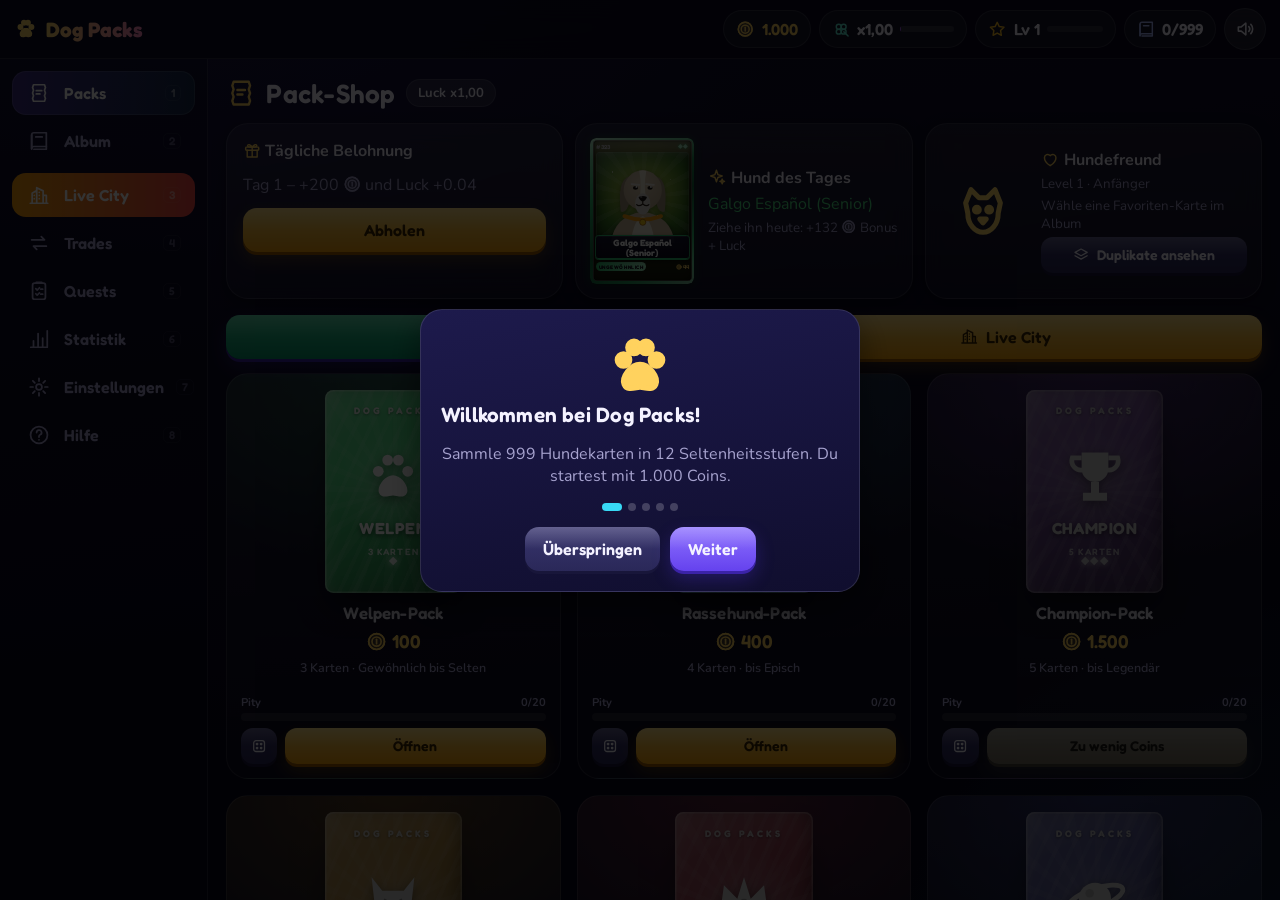
==== dog.html @ 425d86a5 "City Go: smoother movement (velocity-smoothed GPS follower, eased camera, adaptive resolution), more" ====
<!DOCTYPE html>
<html lang="de">
<head>
<meta charset="utf-8">
<meta name="viewport" content="width=device-width,initial-scale=1,maximum-scale=1,user-scalable=no,viewport-fit=cover">
<meta name="theme-color" content="#0b0a1f">
<meta name="mobile-web-app-capable" content="yes">
<meta name="apple-mobile-web-app-capable" content="yes">
<title>Dog Packs</title>
<link rel="preconnect" href="https://fonts.googleapis.com">
<link rel="stylesheet" href="https://fonts.googleapis.com/css2?family=Fredoka:wght@500;600;700&family=Nunito:wght@500;600;700;800&display=swap">
<style>
/* =====================================================================
   DESIGN-SYSTEM  ·  Nachtblau mit Goldfolie & Rarity-Neon
   ===================================================================== */
:root{
  color-scheme:dark;
  --bg0:#07061a;--bg1:#110f2e;--bg2:#1b1746;--panel:rgba(255,255,255,.055);--panel2:rgba(255,255,255,.1);--panel-solid:#17153a;
  --line:rgba(255,255,255,.12);--line2:rgba(255,255,255,.2);--txt:#f4f2ff;--dim:#a7a3cf;--acc:#7c5cff;--acc2:#38d9f5;--ok:#34d399;--bad:#fb7185;--warn:#fbbf24;
  --gold:#ffd25e;--gold2:#f59e0b;--r-s:10px;--r-m:14px;--r-l:22px;--sh:0 12px 34px rgba(0,0,0,.45);--sh-s:0 4px 14px rgba(0,0,0,.35);
  --font-d:'Fredoka',system-ui,-apple-system,'Segoe UI',Roboto,sans-serif;--font:'Nunito',system-ui,-apple-system,'Segoe UI',Roboto,Helvetica,Arial,sans-serif;
  --sai-t:env(safe-area-inset-top,0px);--sai-b:env(safe-area-inset-bottom,0px);--sai-l:env(safe-area-inset-left,0px);--sai-r:env(safe-area-inset-right,0px);
  --nav-h:62px;--ease-spring:cubic-bezier(.2,1.3,.4,1);--ease-out:cubic-bezier(.2,.9,.3,1);
}
html{font-size:16px}
body{font-size:1rem}
*{box-sizing:border-box;-webkit-tap-highlight-color:transparent}
html,body{margin:0;height:100%;background:var(--bg0);color:var(--txt);font-family:var(--font);overscroll-behavior:none;overflow:hidden;-webkit-user-select:none;user-select:none;touch-action:manipulation;-webkit-font-smoothing:antialiased}
body{background:radial-gradient(1100px 700px at 15% -10%,#2a1d6e66,transparent 60%),radial-gradient(900px 700px at 110% 110%,#0e5a7a44,transparent 60%),linear-gradient(170deg,var(--bg1),var(--bg0) 70%)}
button{font:inherit;color:inherit;cursor:pointer;border:0;background:none;padding:0}
input,select{font:inherit;color:inherit}
:focus-visible{outline:3px solid var(--acc2);outline-offset:2px;border-radius:8px}
h1,h2,h3,h4{margin:0;font-family:var(--font-d);font-weight:600;letter-spacing:.01em;text-wrap:balance}
.hidden{display:none!important}
.dim{color:var(--dim)}
.row{display:flex;gap:12px;align-items:center}
.col{display:flex;flex-direction:column;gap:12px}
.wrap{flex-wrap:wrap}.grid{display:grid;gap:16px}.grow{flex:1;min-width:0}.center{text-align:center}
.mono,.price{font-variant-numeric:tabular-nums}
svg.i{width:1.15em;height:1.15em;vertical-align:-.2em;flex:none}
.price svg.i,.val svg.i{color:var(--gold)}

/* ---------- Buttons ---------- */
.btn{display:inline-flex;align-items:center;justify-content:center;gap:8px;min-height:44px;padding:10px 18px;border-radius:var(--r-m);background:linear-gradient(180deg,#8f73ff,#6542ee);box-shadow:0 3px 0 #3b23a8,0 8px 18px rgba(80,50,220,.3);font-family:var(--font-d);font-weight:600;font-size:1rem;transition:transform .12s var(--ease-out),filter .15s,box-shadow .12s;white-space:nowrap;position:relative;overflow:hidden}
.btn::after{content:"";position:absolute;inset:0;background:linear-gradient(180deg,rgba(255,255,255,.22),transparent 50%);pointer-events:none}
.btn:hover{filter:brightness(1.1)}
.btn:active{transform:translateY(2px) scale(.98);box-shadow:0 1px 0 #3b23a8,0 3px 8px rgba(80,50,220,.3)}
.btn.sec{background:linear-gradient(180deg,#38356f,#2a2858);box-shadow:0 3px 0 #18163a}
.btn.gold{background:linear-gradient(180deg,#ffd86b,#f5a10b);color:#3a2300;box-shadow:0 3px 0 #a15c00,0 8px 18px rgba(245,158,11,.25)}
.btn.good{background:linear-gradient(180deg,#3ee0a4,#0c9c6e);box-shadow:0 3px 0 #04684a}
.btn.danger{background:linear-gradient(180deg,#ff8197,#e11d48);box-shadow:0 3px 0 #8f1233}
.btn.sm{min-height:36px;padding:6px 12px;font-size:.88rem;border-radius:12px}
.btn.icon-only{padding:6px 10px}
.btn[disabled],.btn.off{filter:grayscale(.85) brightness(.65);pointer-events:none}
.icon-btn{width:42px;height:42px;border-radius:50%;display:inline-flex;align-items:center;justify-content:center;background:var(--panel2);border:1px solid var(--line);transition:background .15s,transform .12s;flex:none}
.icon-btn:hover{background:rgba(255,255,255,.18)}.icon-btn:active{transform:scale(.92)}
.icon-btn svg.i{width:20px;height:20px}
body[data-mode=mobile] .btn{min-height:48px}
body[data-mode=mobile] .btn.sm{min-height:42px}
body[data-mode=mobile] .icon-btn{width:46px;height:46px}

/* ---------- Flächen ---------- */
.glass{background:linear-gradient(180deg,rgba(255,255,255,.07),rgba(255,255,255,.035));border:1px solid var(--line);border-radius:var(--r-l);box-shadow:var(--sh-s)}
body[data-mode=desktop] .glass{backdrop-filter:blur(10px);-webkit-backdrop-filter:blur(10px)}
.pad{padding:16px}
.chip{display:inline-flex;align-items:center;gap:6px;padding:4px 11px;border-radius:99px;background:var(--panel2);border:1px solid var(--line);font-size:.82rem;font-weight:700}
.bar{height:8px;border-radius:99px;background:rgba(255,255,255,.1);overflow:hidden;position:relative}
.bar>i{display:block;height:100%;width:0;border-radius:99px;background:linear-gradient(90deg,var(--acc),var(--acc2));transition:width .6s var(--ease-out)}
.bar.gold>i{background:linear-gradient(90deg,#f59e0b,#ffe27a)}
.bar.green>i{background:linear-gradient(90deg,#059669,#6ee7b7)}
kbd{display:inline-block;padding:1px 7px;border:1px solid var(--line);border-bottom-width:2px;border-radius:6px;font-size:.82em;background:var(--panel)}

/* =====================================================================
   APP-LAYOUT
   ===================================================================== */
#app{position:fixed;inset:0;display:grid;grid-template-columns:13rem 1fr;grid-template-rows:auto 1fr;padding:var(--sai-t) var(--sai-r) var(--sai-b) var(--sai-l)}
#hud{grid-column:1/-1;display:flex;gap:8px;align-items:center;padding:8px 14px;background:rgba(7,6,26,.75);border-bottom:1px solid var(--line);z-index:20}
body[data-mode=desktop] #hud{backdrop-filter:blur(12px)}
#hud .logo{font-family:var(--font-d);font-weight:700;font-size:1.3rem;display:flex;align-items:center;gap:8px;margin-right:auto;white-space:nowrap;color:#ffd86b}
#hud .logo span{background:linear-gradient(90deg,#ffd86b,#ff8ac0);-webkit-background-clip:text;background-clip:text;color:transparent}
.hud-item{display:flex;align-items:center;gap:7px;padding:5px 12px;border-radius:99px;background:var(--panel);border:1px solid var(--line);min-height:38px;white-space:nowrap;font-family:var(--font-d);font-weight:600}
.hud-item b{font-variant-numeric:tabular-nums;font-weight:600;display:flex;align-items:center;gap:3px}
#hudCoins svg{color:var(--gold)}#hudCoins b{color:var(--gold)}
#hudLuck svg{color:#5eead4}#hudXp svg{color:#fbbf24}#hudAlb svg{color:#a5b4fc}#hudEmerg{color:var(--warn);cursor:pointer}
#hudLuck .lk{position:relative;width:54px;height:6px;border-radius:99px;background:rgba(255,255,255,.12);overflow:hidden}
#hudLuck .lk i{position:absolute;inset:0 auto 0 0;background:linear-gradient(90deg,#22d3ee,#a855f7,#ffd24a);width:0;transition:width .6s}
#hudLuck.pulse{animation:pulse .8s}
@keyframes pulse{40%{transform:scale(1.12);box-shadow:0 0 22px #a855f7}}
#hudXp .xb{width:56px;height:6px}
#nav{display:flex;flex-direction:column;gap:4px;padding:12px;overflow:auto;border-right:1px solid var(--line);background:rgba(7,6,26,.35)}
#nav button{display:flex;align-items:center;gap:12px;padding:11px 14px;border-radius:var(--r-m);text-align:left;color:var(--dim);transition:background .15s,color .15s;position:relative;font-family:var(--font-d);font-weight:600}
#nav button:hover{background:var(--panel2);color:var(--txt)}
#nav button.active{background:linear-gradient(90deg,rgba(124,92,255,.42),rgba(56,217,245,.14));color:#fff;box-shadow:inset 0 0 0 1px var(--line)}
#nav button .ico{width:1.6rem;display:flex;justify-content:center;flex:none}
#nav button .ico svg{width:22px;height:22px}
#nav button .kbd{margin-left:auto;font-size:.7rem;opacity:.45;border:1px solid var(--line);border-radius:5px;padding:0 5px}
#nav button.city{background:linear-gradient(90deg,#f59e0b,#ef4444);color:#fff;margin-top:6px}
#nav .badge{position:absolute;right:10px;top:7px;min-width:18px;height:18px;border-radius:9px;background:var(--bad);color:#fff;font-size:.68rem;font-weight:800;display:flex;align-items:center;justify-content:center;padding:0 4px}
#view{overflow:auto;padding:18px;position:relative;-webkit-overflow-scrolling:touch;overscroll-behavior:contain}
#view:focus,#view:focus-visible{outline:none}
#view>section{max-width:80rem;margin:0 auto;animation:viewIn .38s var(--ease-out)}
@keyframes viewIn{from{opacity:0;transform:translateY(12px)}}
.view-title{display:flex;align-items:center;gap:10px;margin-bottom:14px;flex-wrap:wrap}
.view-title h2{font-size:1.65rem;display:flex;align-items:center;gap:10px}
.view-title h2 svg{color:var(--gold)}

/* ---------- Mobile-Layout ---------- */
body[data-mode=mobile] #app{grid-template-columns:1fr;grid-template-rows:auto 1fr auto}
body[data-mode=mobile] #hud{padding:6px 10px;gap:5px;flex-wrap:nowrap;overflow:hidden}
body[data-mode=mobile] #hud .logo{display:none}
body[data-mode=mobile] .hud-item{padding:3px 8px;gap:4px;font-size:.8rem;min-height:32px;flex:0 1 auto}
body[data-mode=mobile] .hud-item svg.i{width:15px;height:15px}
body[data-mode=mobile] #hudXp .xb,body[data-mode=mobile] #hudLuck .lk{display:none}
body[data-mode=mobile] #hud .icon-btn{width:34px;height:34px;margin-left:auto}
body[data-mode=mobile] #hudEmerg{position:absolute;top:calc(48px + var(--sai-t));right:8px;z-index:30;background:rgba(40,28,0,.94)}
body[data-mode=mobile] #nav{flex-direction:row;justify-content:space-around;border-right:0;border-top:1px solid var(--line);padding:4px 6px;gap:2px;background:rgba(9,8,28,.97);order:3;overflow:hidden}
body[data-mode=mobile] #nav button{flex-direction:column;gap:3px;padding:6px 2px;font-size:.66rem;flex:1;min-width:0;min-height:var(--nav-h);justify-content:center;align-items:center;text-align:center;border-radius:14px;background:none;box-shadow:none}
body[data-mode=mobile] #nav button .ico{width:auto;transition:transform .25s var(--ease-spring)}
body[data-mode=mobile] #nav button.active{color:#fff}
body[data-mode=mobile] #nav button.active .ico{transform:translateY(-2px) scale(1.12);color:var(--gold)}
body[data-mode=mobile] #nav button.active::before{content:"";position:absolute;top:2px;left:50%;width:22px;height:3px;margin-left:-11px;border-radius:3px;background:var(--gold)}
body[data-mode=mobile] #nav button.city{margin:2px 0;background:linear-gradient(160deg,#f59e0b,#ef4444);color:#fff}
body[data-mode=mobile] #nav button .kbd{display:none}
body[data-mode=mobile] #nav .badge{right:calc(50% - 22px);top:4px}
body[data-mode=mobile] #view{padding:12px}
body[data-mode=mobile] .view-title h2{font-size:1.32rem}
@media (max-height:520px){
  body[data-mode=mobile] #app{grid-template-columns:calc(74px + var(--sai-l)) 1fr;grid-template-rows:auto 1fr;padding-left:0}
  body[data-mode=mobile] #nav{order:0;flex-direction:column;justify-content:flex-start;border-top:0;border-right:1px solid var(--line);padding:4px 4px 4px calc(4px + var(--sai-l));overflow-y:auto;overflow-x:hidden}
  body[data-mode=mobile] #nav button{flex:none;min-height:52px;width:100%}
  body[data-mode=mobile] #nav button.active::before{display:none}
  body[data-mode=mobile] #view{padding:8px 12px}
  .modal{max-height:100%}
}

/* =====================================================================
   PACK-SHOP & PACK-GRAFIK
   ===================================================================== */
.hero-row{display:grid;grid-template-columns:repeat(auto-fit,minmax(260px,1fr));gap:12px;margin-bottom:16px}
body[data-mode=mobile] .hero-row{display:flex;overflow-x:auto;scroll-snap-type:x mandatory;gap:10px;margin:0 -12px 14px;padding:0 12px 4px;scrollbar-width:none}
body[data-mode=mobile] .hero-row::-webkit-scrollbar{display:none}
body[data-mode=mobile] .hero-row>*{flex:0 0 84%;scroll-snap-align:start}
.dotd{display:flex;gap:14px;align-items:center;padding:14px}
.hero-row .glass b svg{color:var(--gold)}
.big-ic{width:96px;display:flex;justify-content:center;color:#ffd86b}.big-ic svg{width:64px;height:64px}
.pack-grid{display:grid;grid-template-columns:repeat(auto-fill,minmax(15.5rem,1fr));gap:16px}
body[data-mode=mobile] .pack-grid{grid-template-columns:repeat(2,minmax(0,1fr));gap:10px}
.pack-tile{position:relative;display:flex;flex-direction:column;align-items:center;gap:10px;padding:16px 14px 14px;border-radius:var(--r-l);background:radial-gradient(120% 70% at 50% 0%,color-mix(in srgb,var(--pc) 26%,transparent),transparent 70%),linear-gradient(180deg,rgba(255,255,255,.06),rgba(255,255,255,.02));border:1px solid var(--line);overflow:hidden}
.pack-tile.locked-p .pack-art{filter:saturate(.55) brightness(.8)}
.pack-art{display:block;perspective:800px;transform:rotateX(var(--rx,0deg)) rotateY(var(--ry,0deg));transition:transform .25s var(--ease-out);touch-action:manipulation}
.pack-art .pk{animation:pkFloat 4.5s ease-in-out infinite}
.pack-tile:nth-child(2n) .pack-art .pk{animation-delay:-1.5s}.pack-tile:nth-child(3n) .pack-art .pk{animation-delay:-3s}
@keyframes pkFloat{50%{transform:translateY(-6px) rotate(.6deg)}}
.pack-art:active{transform:scale(.96)}
.pt-info{width:100%;display:flex;flex-direction:column;gap:7px;align-items:center;text-align:center}
.pt-info h3{font-size:1.05rem}
.pt-price{display:flex;gap:8px;align-items:baseline}
.price{font-family:var(--font-d);font-weight:600;color:var(--gold);font-size:1.15rem;display:inline-flex;align-items:center;gap:5px}
.pack-meta{font-size:.78rem;color:var(--dim);min-height:2.3em;font-weight:600}
.pity{width:100%}.pity small{display:flex;justify-content:space-between;color:var(--dim);font-size:.7rem;margin-bottom:3px;font-weight:700}
.pack-tile .btns{display:flex;gap:8px;width:100%}
.sale-tag{position:absolute;top:12px;right:-32px;background:var(--bad);padding:3px 36px;transform:rotate(35deg);font-size:.72rem;font-weight:800;z-index:3}
body[data-mode=mobile] .pack-tile{padding:12px 8px 10px;gap:8px}
body[data-mode=mobile] .pack-meta{display:none}
body[data-mode=mobile] .pt-info h3{font-size:.92rem}
body[data-mode=mobile] .price{font-size:1rem}
/* Die Folienverpackung */
.pk{--pw:8.6rem;position:relative;width:var(--pw);aspect-ratio:5/7.4;font-size:calc(var(--pw)/9)}
.pk.big{--pw:min(250px,60vw,40vh)}
.pk-body{position:absolute;inset:0;border-radius:.55em;overflow:hidden;background:linear-gradient(155deg,var(--pl) 0%,var(--pc) 34%,var(--pd) 100%);box-shadow:0 1.2em 2em -.6em rgba(0,0,0,.7),inset 0 0 0 .1em rgba(255,255,255,.28),inset .5em 0 1.2em -.6em rgba(255,255,255,.35),inset -.6em 0 1.4em -.6em rgba(0,0,0,.5)}
.pk-foil{position:absolute;inset:0;background:repeating-linear-gradient(115deg,rgba(255,255,255,.07) 0 .25em,transparent .25em .9em),radial-gradient(70% 40% at 50% 45%,rgba(255,255,255,.28),transparent 70%)}
.pk-rays{position:absolute;inset:-30%;background:repeating-conic-gradient(from 0deg at 50% 50%,rgba(255,255,255,.08) 0 6deg,transparent 6deg 18deg);opacity:.7}
.pk-crimp{position:absolute;left:0;right:0;height:1.35em;z-index:2;background:linear-gradient(180deg,rgba(255,255,255,.55),rgba(255,255,255,.2)),repeating-linear-gradient(90deg,rgba(0,0,0,.18) 0 .18em,transparent .18em .45em),var(--pc)}
.pk-crimp.t{top:0;border-radius:.55em .55em 0 0;-webkit-mask:conic-gradient(from 135deg at bottom,#0000,#000 1deg 89deg,#0000 90deg) 50% / .6em 100%;mask:conic-gradient(from 135deg at bottom,#0000,#000 1deg 89deg,#0000 90deg) 50% / .6em 100%;transform-origin:100% 100%}
.pk-crimp.b{bottom:0;border-radius:0 0 .55em .55em;-webkit-mask:conic-gradient(from -45deg at top,#0000,#000 1deg 89deg,#0000 90deg) 50% / .6em 100%;mask:conic-gradient(from -45deg at top,#0000,#000 1deg 89deg,#0000 90deg) 50% / .6em 100%}
.pk-brand{position:absolute;top:1.65em;left:0;right:0;text-align:center;font:700 .62em var(--font-d);letter-spacing:.32em;color:rgba(255,255,255,.85);text-shadow:0 .1em .3em rgba(0,0,0,.4)}
.pk-emblem{position:absolute;left:50%;top:30%;width:4.2em;height:4.2em;transform:translate(-50%,-10%);filter:drop-shadow(0 .25em .35em rgba(0,0,0,.45))}
.pk-emblem svg{width:100%;height:100%}
.pk-name{position:absolute;left:.4em;right:.4em;top:64%;text-align:center;font:700 1.05em/1.05 var(--font-d);text-transform:uppercase;letter-spacing:.04em;color:#fff;text-shadow:0 .1em .3em rgba(0,0,0,.55)}
.pk-count{position:absolute;left:0;right:0;top:77%;text-align:center;font:600 .6em var(--font-d);color:rgba(255,255,255,.8);letter-spacing:.12em;text-transform:uppercase}
.pk-gems{position:absolute;left:0;right:0;bottom:1.9em;display:flex;justify-content:center;gap:.22em}
.pk-gems i{width:.42em;height:.42em;transform:rotate(45deg);background:#fff;box-shadow:0 0 .4em #fff;opacity:.9}
.pk-shine{position:absolute;inset:0;background:linear-gradient(105deg,transparent 30%,rgba(255,255,255,.55) 45%,transparent 58%);transform:translateX(-130%);animation:shine 5s infinite;mix-blend-mode:soft-light}
@keyframes shine{38%,100%{transform:translateX(130%)}}
.pk-t7 .pk-body{background:conic-gradient(from 200deg at 60% 40%,#1b1236,#3c2a6e,#0b0820,#1b1236)}
.pk-t7 .pk-rays{background:repeating-conic-gradient(from 0deg,rgba(255,255,255,.12) 0 3deg,transparent 3deg 12deg)}

/* =====================================================================
   KARTE (renderCard)
   ===================================================================== */
.card{--cw:150px;--c1:#8c97a8;--c2:#dfe5ee;--c3:#5f6878;--glow:#8c97a822;position:relative;width:var(--cw);aspect-ratio:5/7;font-size:calc(var(--cw)/16);perspective:1100px;flex:none;cursor:pointer;-webkit-touch-callout:none}
.card.sz-mini{--cw:50px}.card.sz-xs{--cw:96px}.card.sz-sm{--cw:132px}.card.sz-md{--cw:176px}.card.sz-lg{--cw:min(300px,72vw)}.card.sz-xl{--cw:min(330px,76vw,calc(52vh * .714))}
.card .rot{position:absolute;inset:0;transform-style:preserve-3d;transform:rotateX(var(--rx,0deg)) rotateY(var(--ry,0deg));transition:transform .3s var(--ease-out)}
.card.tilting .rot{transition:transform .07s linear}
.card .flip{position:absolute;inset:0;transform-style:preserve-3d;transition:transform .6s var(--ease-spring)}
.card.flipped .flip{transform:rotateY(180deg)}
.card .face{position:absolute;inset:0;border-radius:.95em;backface-visibility:hidden;-webkit-backface-visibility:hidden;overflow:hidden;background:#0c0b22}
.card .front{box-shadow:0 .35em 1.1em rgba(0,0,0,.55),0 0 1.3em var(--glow)}
.card .frame{position:absolute;inset:0;border-radius:.95em;padding:.36em;background:linear-gradient(145deg,var(--c2) 0%,var(--c1) 28%,var(--c3) 55%,var(--c1) 78%,var(--c2) 100%)}
.card .frame::before{content:"";position:absolute;inset:.36em;border-radius:.64em;box-shadow:inset 0 0 0 .08em rgba(255,255,255,.45),inset 0 0 0 .2em rgba(0,0,0,.35),inset 0 0 1.2em rgba(0,0,0,.6);pointer-events:none;z-index:6}
.card .frame::after{content:"";position:absolute;inset:0;border-radius:.95em;pointer-events:none;z-index:7;background:linear-gradient(180deg,rgba(255,255,255,.35),rgba(255,255,255,0) 14%,rgba(255,255,255,0) 86%,rgba(0,0,0,.22));mix-blend-mode:soft-light}
.card.t4 .frame::after,.card.t5 .frame::after,.card.t6 .frame::after,.card.t7 .frame::after,.card.t8 .frame::after,.card.t9 .frame::after,.card.t10 .frame::after,.card.t11 .frame::after,.card.t12 .frame::after{background:repeating-linear-gradient(115deg,rgba(255,255,255,.1) 0 .12em,transparent .12em .6em),linear-gradient(180deg,rgba(255,255,255,.4),rgba(255,255,255,0) 14%,rgba(255,255,255,0) 86%,rgba(0,0,0,.22))}
.card .frame>.inner{position:relative;width:100%;height:100%;border-radius:.64em;overflow:hidden;background:radial-gradient(120% 60% at 50% 0,hsl(var(--h) 45% 26%),transparent 70%),linear-gradient(180deg,hsl(var(--h) 32% 18%),hsl(var(--h) 38% 8%) 70%);display:flex;flex-direction:column}
.card .hd{display:flex;justify-content:space-between;align-items:center;padding:.45em .65em .3em;font:600 .78em var(--font-d);position:relative;z-index:3;color:#e9e6ff}
.card .hd .id{opacity:.75;letter-spacing:.04em}
.card .gems{display:flex;gap:.12em;align-items:center;font-size:1em}
.card .gems svg{width:.82em;height:.82em;fill:var(--c2);filter:drop-shadow(0 0 .2em var(--c1))}
.card .art{position:relative;height:14.1em;margin:0 .45em;border-radius:.6em;overflow:hidden;background:radial-gradient(85% 75% at 50% 42%,hsl(var(--h) 75% 62% / .95),hsl(calc(var(--h) + 35) 55% 30%) 62%,hsl(calc(var(--h) + 50) 50% 14%));box-shadow:inset 0 0 0 .08em rgba(255,255,255,.22),inset 0 0 2.4em rgba(0,0,0,.45),inset 0 -1.5em 2em -1em rgba(0,0,0,.5);flex:none}
.card .art::before{content:"";position:absolute;left:12%;right:12%;bottom:1.2em;height:2.2em;border-radius:50%;background:radial-gradient(closest-side,rgba(0,0,0,.45),transparent);z-index:0}
.card .art::after{content:"";position:absolute;inset:0;z-index:2;pointer-events:none;background:radial-gradient(circle at 18% 22%,rgba(255,255,255,.55) 0 .09em,transparent .12em),radial-gradient(circle at 80% 30%,rgba(255,255,255,.4) 0 .07em,transparent .1em),radial-gradient(circle at 66% 70%,rgba(255,255,255,.3) 0 .06em,transparent .09em),linear-gradient(160deg,rgba(255,255,255,.22),rgba(255,255,255,0) 38%)}
.card .art .burst{position:absolute;inset:-40%;background:repeating-conic-gradient(from 0deg at 50% 50%,rgba(255,255,255,.09) 0 7deg,transparent 7deg 20deg);opacity:.8}
.card .art .dogart{position:absolute;left:0;right:0;bottom:-.1em;width:100%;height:100%;z-index:1;filter:drop-shadow(0 .3em .4em rgba(0,0,0,.35))}
.card .plate{position:relative;z-index:4;margin:-1.05em .7em 0;padding:.32em .45em .3em;border-radius:.5em;text-align:center;background:linear-gradient(180deg,rgba(18,16,44,.94),rgba(10,9,28,.96));border:.08em solid var(--c1);box-shadow:0 .2em .6em rgba(0,0,0,.45),inset 0 .1em 0 rgba(255,255,255,.12),inset 0 -.14em 0 var(--c1)}
.card .nm{font:700 1.02em/1.08 var(--font-d);color:#fff;display:-webkit-box;-webkit-line-clamp:2;-webkit-box-orient:vertical;overflow:hidden;text-wrap:balance}
.card .sub{font-size:.62em;color:#c7c3ea;opacity:.85;white-space:nowrap;overflow:hidden;text-overflow:ellipsis;margin-top:.15em;font-weight:700}
.card .ft{display:flex;justify-content:space-between;align-items:center;gap:.3em;margin:.42em .62em 0;position:relative;z-index:3}
.card .rar{font:700 .62em var(--font-d);letter-spacing:.11em;text-transform:uppercase;padding:.28em .75em;border-radius:99px;background:linear-gradient(90deg,var(--c1),var(--c2));color:#15111f;white-space:nowrap;overflow:hidden;text-overflow:ellipsis}
.card .val{font:600 .72em var(--font-d);display:flex;align-items:center;gap:.25em;color:#ffd86b;white-space:nowrap}
.card .val svg.i{width:1em;height:1em}
.card .bs{display:none;justify-content:space-between;gap:.3em;margin:.4em .62em 0;position:relative;z-index:3}
.card .bs span{flex:1;display:flex;align-items:center;justify-content:center;gap:.25em;font:700 .66em var(--font-d);padding:.22em .2em;border-radius:99px;background:rgba(255,255,255,.09);box-shadow:inset 0 0 0 .08em rgba(255,255,255,.12);color:#e9e6ff}
.card .bs svg{width:1.05em;height:1.05em}
.card .bs span:nth-child(1) svg{color:#fb7185}.card .bs span:nth-child(2) svg{color:#fbbf24}.card .bs span:nth-child(3) svg{color:#67e8f9}
.card.sz-md .bs,.card.sz-lg .bs,.card.sz-xl .bs{display:flex}
.card.sz-md .odds,.card.sz-sm .odds{display:none}
.card .odds{margin-top:auto;padding:.2em .5em .55em;text-align:center;font-size:.52em;color:#b9b5e0;opacity:.75;font-weight:700;position:relative;z-index:3}
.card .ribbon{position:absolute;z-index:8;left:-.25em;top:3.1em;background:linear-gradient(90deg,#ff3d71,#ff8a3d);color:#fff;font:700 .72em var(--font-d);letter-spacing:.08em;padding:.18em .9em .18em .7em;border-radius:0 .5em .5em 0;box-shadow:0 .2em .5em rgba(0,0,0,.5);animation:pop .6s var(--ease-spring)}
.card .cnt{position:absolute;z-index:8;right:.75em;top:14.3em;background:#0b0a1fe0;border:.08em solid var(--c1);border-radius:99px;padding:.1em .55em;font:700 .8em var(--font-d)}
.card .fav{position:absolute;z-index:8;left:.75em;top:14.2em;color:#ff5c8a;filter:drop-shadow(0 0 .3em #000)}
.card .fav svg{width:1.2em;height:1.2em}
.card .edmark{position:absolute;z-index:8;left:.75em;top:2.2em;display:flex;gap:.15em;filter:drop-shadow(0 0 .25em #000)}
.card .edmark svg{width:1.05em;height:1.05em}
.card .edmark .ed-shiny{color:#7df9ff}.card .edmark .ed-gold{color:#ffd24a}.card .edmark .ed-diamond{color:#b9f2ff}.card .edmark .ed-prisma{color:#ff7ad9}
@keyframes pop{0%{transform:scale(.3)}70%{transform:scale(1.15)}}
.card.sz-mini .ribbon,.card.sz-mini .cnt,.card.sz-mini .edmark{display:none}
/* Rückseite: Werte bzw. Pack-Cover */
.card .back{transform:rotateY(180deg)}
.card .back .frame>.inner{padding:.7em .85em;gap:.4em;background:linear-gradient(170deg,#18163c,#0b0a20)}
.card .back h4{font-size:1em;text-align:center}
.card .back .flav{font-size:.74em;font-style:italic;color:#cfcbf2;text-align:center;line-height:1.3}
.card .stat{display:grid;grid-template-columns:5.4em 1fr 1.8em;gap:.4em;align-items:center;font-size:.76em;font-weight:700}
.card .stat .sb{height:.55em;border-radius:99px;background:#fff2;overflow:hidden}
.card .stat .sb i{display:block;height:100%;background:linear-gradient(90deg,var(--c1),var(--c2))}
.card .back .info{font-size:.66em;color:#bfbbe6;display:flex;justify-content:space-between;gap:.5em;margin-top:auto;font-weight:700}
.card .back .info+.info{margin-top:0}
.card .cover{display:none;position:absolute;inset:0;border-radius:.95em;background:radial-gradient(circle at 50% 45%,#3b2f8f,#16123d 60%,#0b0920);box-shadow:inset 0 0 0 .36em #c9a24a,inset 0 0 0 .5em #6b4f1a;flex-direction:column;align-items:center;justify-content:center;gap:.4em;color:#e9c46a}
.card .cover::before{content:"";position:absolute;inset:.9em;border-radius:.5em;border:.08em solid #c9a24a88;background:repeating-linear-gradient(45deg,rgba(201,162,74,.08) 0 .4em,transparent .4em .9em)}
.card .cover svg{width:4.4em;height:4.4em;filter:drop-shadow(0 0 .6em #e9c46a88);position:relative}
.card .cover span{font:700 .82em var(--font-d);letter-spacing:.3em;position:relative}
.card .cover .cv-ring{position:absolute;width:8em;height:8em;border-radius:50%;border:.1em dashed #c9a24a66;animation:spin 18s linear infinite}
@keyframes spin{to{transform:rotate(360deg)}}
.card.down .back .frame{display:none}
.card.down .back .cover{display:flex}
/* gesperrt / Silhouette */
.card.locked .bs{display:none!important}
.card.locked .frame::after{display:none}
.card.locked .frame{background:linear-gradient(145deg,#4a4c70,#2c2e4c)!important;animation:none!important}
.card.locked .face.front{box-shadow:0 .2em .6em rgba(0,0,0,.4)!important;animation:none!important}
.card.locked .art{background:radial-gradient(85% 75% at 50% 42%,#3b3e66,#1f2140)}
.card.locked .dogart{filter:brightness(0) opacity(.42)}
.card.locked .burst{opacity:.25}
.card.locked .rar{background:#3a3d63;color:#9a9dc5}
.card.locked .plate{border-color:#4a4c70}
.card.locked .gems svg{fill:#5d6088;filter:none}
/* Effektebenen – Animation nur bei live/hover (Mobile-Performance) */
.fx{position:absolute;inset:0;pointer-events:none;z-index:5;border-radius:.64em;opacity:0}
.card.t4 .fx-holo,.card.t5 .fx-holo,.card.t6 .fx-holo,.card.t7 .fx-holo,.card.t8 .fx-holo,.card.t9 .fx-holo,.card.t10 .fx-holo,.card.t11 .fx-holo,.card.t12 .fx-holo,.card.trh .fx-holo{opacity:.32;mix-blend-mode:color-dodge;background:linear-gradient(115deg,transparent 20%,#ff4d9d77 32%,#ffe14d77 42%,#4dff9d77 52%,#4dc3ff77 62%,#b14dff77 72%,transparent 85%);background-size:260% 260%;background-position:var(--mx,40%) var(--my,40%)}
.card.live .fx-holo,.card.hov:hover .fx-holo{animation:holo 6s linear infinite}
@keyframes holo{50%{background-position:100% 100%}}
.card .fx-glare{mix-blend-mode:soft-light;background:radial-gradient(circle at var(--mx,50%) var(--my,30%),#fff 0,#fff0 55%)}
.card.tilting .fx-glare,.card.hov:hover .fx-glare{opacity:.7}
.card.t6 .fx-spark,.card.t7 .fx-spark,.card.t8 .fx-spark,.card.t9 .fx-spark,.card.t10 .fx-spark,.card.t11 .fx-spark,.card.t12 .fx-spark{opacity:.85;mix-blend-mode:screen;background:radial-gradient(circle at 20% 30%,#fff 0 1px,transparent 2px),radial-gradient(circle at 72% 18%,#fff 0 1.5px,transparent 2.5px),radial-gradient(circle at 40% 68%,#fff 0 1px,transparent 2px),radial-gradient(circle at 86% 62%,#fff 0 1.5px,transparent 2.5px),radial-gradient(circle at 12% 84%,#fff 0 1px,transparent 2px)}
.card.live .fx-spark{animation:twinkle 1.8s infinite alternate}
@keyframes twinkle{0%{opacity:.25}100%{opacity:1}}
.card.t8 .fx-gal,.card.t9 .fx-gal,.card.t10 .fx-gal,.card.t11 .fx-gal,.card.t12 .fx-gal{opacity:.5;mix-blend-mode:screen;background:radial-gradient(ellipse at 30% 20%,#7c3aed99,transparent 55%),radial-gradient(ellipse at 75% 70%,#06b6d499,transparent 55%)}
.card.t10 .frame,.card.t11 .frame,.card.t12 .frame{background:conic-gradient(from var(--ang,0deg),#ff3d71,#ffd24a,#4ade80,#22d3ee,#6366f1,#e879f9,#ff3d71)}
.card.live.t10 .frame,.card.live.t11 .frame,.card.live.t12 .frame,.card.hov.t10:hover .frame,.card.hov.t11:hover .frame,.card.hov.t12:hover .frame{animation:spinang 5s linear infinite}
@property --ang{syntax:'<angle>';inherits:false;initial-value:0deg}
@keyframes spinang{to{--ang:360deg}}
.card.live.t5 .face.front,.card.live.t6 .face.front,.card.live.t7 .face.front,.card.live.t8 .face.front,.card.live.t9 .face.front,.card.live.t10 .face.front,.card.live.t11 .face.front,.card.live.t12 .face.front{animation:glowp 1.8s infinite alternate}
@keyframes glowp{from{box-shadow:0 .35em 1.1em rgba(0,0,0,.55),0 0 .8em var(--glow)}to{box-shadow:0 .35em 1.1em rgba(0,0,0,.55),0 0 2.6em var(--c1)}}
.card.t12 .frame>.inner{background:radial-gradient(circle at 50% 40%,#22053a,#000 80%)}
.card.t11 .frame>.inner{background:linear-gradient(180deg,#3a1206,#120300 70%)}
.card.t10 .frame>.inner{background:linear-gradient(180deg,#2a0b44,#0b0218 70%)}
.card.hov{transition:transform .2s var(--ease-out)}
body[data-mode=desktop] .card.hov:hover{transform:translateY(-4px)}
.card.reduce *,body.reduce-fx .card *{animation:none!important}
/* Seltenheitsfarben (c1 = Grundton, c2 = Licht, c3 = Schatten) */
.t1{--c1:#9aa4b4;--c2:#eef1f6;--c3:#5e6676;--glow:#8c97a833}
.t2{--c1:#2fbf71;--c2:#a7f3c8;--c3:#14653b;--glow:#2fbf7155}
.t3{--c1:#2f9fe8;--c2:#a6dcff;--c3:#14507a;--glow:#2f9fe877}
.t4{--c1:#9b4dff;--c2:#dcb6ff;--c3:#4a1d8f;--glow:#9b4dff88}
.t5{--c1:#f5b301;--c2:#fff0a6;--c3:#8a5a00;--glow:#f5b301aa}
.t6{--c1:#ef2d4f;--c2:#ffb3a8;--c3:#7a0f24;--glow:#ef2d4faa}
.t7{--c1:#f6d77a;--c2:#ffffff;--c3:#a3812a;--glow:#ffe9a0cc}
.t8{--c1:#5b5bff;--c2:#7ff0ff;--c3:#26246e;--glow:#5b5bffcc}
.t9{--c1:#7dd3fc;--c2:#ffffff;--c3:#2f7aa1;--glow:#7dd3fccc}
.t10{--c1:#e879f9;--c2:#fff;--c3:#7a2a8a;--glow:#e879f9dd}
.t11{--c1:#ff6a00;--c2:#ffd000;--c3:#7a2300;--glow:#ff6a00dd}
.t12{--c1:#ffffff;--c2:#c7c7ff;--c3:#55558a;--glow:#ffffffee}
.tc1{color:#b3bccb}.tc2{color:#4ade80}.tc3{color:#38bdf8}.tc4{color:#c084fc}.tc5{color:#fbbf24}.tc6{color:#fb3b5f}.tc7{color:#fff1b8}.tc8{color:#8b98ff}.tc9{color:#9be3ff}.tc10{color:#f08cff}.tc11{color:#ff8a2a}.tc12{color:#fff}
/* Special Editions */
.card .edbadge{position:absolute;z-index:3;left:50%;top:.4em;transform:translateX(-50%);display:flex;align-items:center;gap:.25em;font:700 .66em var(--font-d);letter-spacing:.1em;text-transform:uppercase;padding:.15em .75em;border-radius:99px;background:#0b0a1fd0;color:#fff;border:.08em solid var(--ec,#fff);white-space:nowrap;box-shadow:0 0 .8em var(--ec)}
.card .edbadge svg{width:1.1em;height:1.1em;color:var(--ec)}
.card .fx-ed{display:none}
.card.ed .fx-ed{display:block;opacity:.75;mix-blend-mode:screen}
.card.ed-shiny{--ec:#7df9ff;--glow:#7df9ffcc}
.card.ed-shiny .fx-ed{background:linear-gradient(115deg,transparent 35%,rgba(255,255,255,.7) 48%,transparent 60%),radial-gradient(circle at 25% 30%,#fff 0 1.5px,transparent 3px),radial-gradient(circle at 75% 25%,#bff 0 2px,transparent 3.5px),radial-gradient(circle at 60% 70%,#fff 0 1.5px,transparent 3px);background-size:250% 100%,100% 100%,100% 100%,100% 100%;background-position:120% 0,0 0,0 0,0 0}
.card.ed-shiny .frame{box-shadow:inset 0 0 1.2em #7df9ff}
.card.live.ed-shiny .fx-ed,.card.hov.ed-shiny:hover .fx-ed{animation:edSweep 2.6s linear infinite}
@keyframes edSweep{from{background-position:150% 0,0 0,0 0,0 0}to{background-position:-100% 0,0 0,0 0,0 0}}
.card.ed-gold{--ec:#ffd24a;--glow:#ffd24aee}
.card.ed-gold .frame{background:linear-gradient(135deg,#fff3b0,#ffb000 30%,#fff3b0 50%,#b87400 75%,#ffe27a);background-size:200% 200%}
.card.live.ed-gold .frame{animation:goldF 3s linear infinite}
@keyframes goldF{to{background-position:200% 200%}}
.card.ed-gold .art{filter:sepia(.5) saturate(1.6) brightness(1.08)}
.card.ed-gold .fx-ed{mix-blend-mode:color-dodge;background:linear-gradient(120deg,transparent 30%,rgba(255,230,120,.75) 50%,transparent 70%);background-size:250% 100%;background-position:120% 0}
.card.live.ed-gold .fx-ed{animation:edSweep2 2.2s linear infinite}
@keyframes edSweep2{from{background-position:150% 0}to{background-position:-100% 0}}
.card.ed-diamond{--ec:#b9f2ff;--glow:#b9f2ffff}
.card.ed-diamond .frame{background:conic-gradient(from var(--ang,0deg),#fff,#7df9ff,#fff,#bfe9ff,#fff,#4fd0ff,#fff)}
.card.live.ed-diamond .frame{animation:spinang 4s linear infinite}
.card.ed-diamond .art{filter:hue-rotate(150deg) saturate(.75) brightness(1.2)}
.card.ed-diamond .fx-ed{background:conic-gradient(from 20deg at 50% 50%,rgba(255,255,255,.5),transparent 12%,rgba(125,249,255,.45) 25%,transparent 40%,rgba(255,255,255,.45) 55%,transparent 70%,rgba(185,242,255,.5) 85%,rgba(255,255,255,.5))}
.card.ed-prisma{--ec:#ff7ad9;--glow:#ff7ad9ff}
.card.ed-prisma .frame{background:conic-gradient(from var(--ang,0deg),#ff3d71,#ffd24a,#4ade80,#22d3ee,#6366f1,#e879f9,#ff3d71)}
.card.live.ed-prisma .frame{animation:spinang 2.5s linear infinite}
.card.ed-prisma .fx-ed{opacity:.5;mix-blend-mode:color;background:linear-gradient(115deg,#ff4d9d,#ffe14d,#4dff9d,#4dc3ff,#b14dff,#ff4d9d);background-size:300% 300%}
.card.live.ed-prisma .fx-ed{animation:holo 3s linear infinite}
.card.ed-gold .edbadge{background:linear-gradient(90deg,#b87400,#ffd24a,#b87400);color:#2b1a00}

/* =====================================================================
   OVERLAYS / MODALE / TOASTS
   ===================================================================== */
#overlays{position:fixed;inset:0;z-index:100;pointer-events:none}
.ov{position:absolute;inset:0;pointer-events:auto;display:flex;align-items:center;justify-content:center;padding:calc(12px + var(--sai-t)) calc(12px + var(--sai-r)) calc(12px + var(--sai-b)) calc(12px + var(--sai-l));background:rgba(5,4,18,.72);animation:fade .2s}
body[data-mode=desktop] .ov{backdrop-filter:blur(6px)}
@keyframes fade{from{opacity:0}}
.modal{position:relative;width:min(560px,100%);max-height:100%;overflow:auto;padding:20px;background:linear-gradient(170deg,#1d1a4c,#100e2e);border:1px solid var(--line);border-radius:var(--r-l);box-shadow:var(--sh);animation:modalIn .3s var(--ease-spring)}
.modal.wide{width:min(980px,100%)}
@keyframes modalIn{from{transform:scale(.92) translateY(14px);opacity:0}}
.modal h3{font-size:1.3rem;margin-bottom:10px;padding-right:44px;display:flex;gap:8px;align-items:center}
.modal .x{position:absolute;top:10px;right:10px;z-index:3}
.modal .actions{display:flex;gap:10px;justify-content:flex-end;margin-top:16px;flex-wrap:wrap}
body[data-mode=mobile] .ov{align-items:flex-end;padding:0}
body[data-mode=mobile] .modal{width:100%;max-height:calc(100% - 24px - var(--sai-t));border-radius:24px 24px 0 0;padding:22px 16px calc(16px + var(--sai-b));animation:sheetIn .34s var(--ease-out)}
body[data-mode=mobile] .modal .actions .btn{flex:1}
@keyframes sheetIn{from{transform:translateY(100%)}}
#toasts{position:fixed;left:50%;top:calc(64px + var(--sai-t));transform:translateX(-50%);z-index:300;display:flex;flex-direction:column;gap:8px;align-items:center;pointer-events:none;width:min(92vw,460px)}
.toast{display:flex;align-items:center;gap:8px;padding:10px 16px;border-radius:14px;background:rgba(22,20,58,.96);border:1px solid var(--line);box-shadow:var(--sh);animation:toastIn .4s var(--ease-spring),toastOut .4s 3.2s forwards;font-size:.92rem;font-weight:700;text-align:left}
.toast.good{border-color:var(--ok)}.toast.bad{border-color:var(--bad)}.toast.gold{border-color:var(--gold);box-shadow:0 0 24px #ffd24a44}.toast.gold svg.i{color:var(--gold)}
@keyframes toastIn{from{transform:translateY(-20px) scale(.92);opacity:0}}
@keyframes toastOut{to{opacity:0;transform:translateY(-10px)}}
#loading{position:fixed;inset:0;z-index:500;background:radial-gradient(circle at 50% 40%,#2a1d6e,#07061a 70%);display:flex;flex-direction:column;align-items:center;justify-content:center;gap:18px;transition:opacity .6s}
#loading .big{width:96px;height:96px;color:#ffd86b;animation:bob 1.2s infinite alternate ease-in-out}
#loading .big svg{width:100%;height:100%}
@keyframes bob{to{transform:translateY(-12px) rotate(6deg)}}
#loading .ttl{font-family:var(--font-d);font-size:2.2rem;font-weight:700;background:linear-gradient(90deg,#ffd86b,#ff8ac0);-webkit-background-clip:text;background-clip:text;color:transparent}
#loading .tip{color:var(--dim);max-width:80vw;text-align:center;min-height:2.6em;font-weight:600}
#loading .bar{width:min(300px,70vw)}
.odds-table{width:100%;border-collapse:collapse;font-size:.9rem}
.odds-table td,.odds-table th{padding:6px 8px;border-bottom:1px solid var(--line);text-align:left}
.odds-table td.r,.odds-table th.r{text-align:right;font-variant-numeric:tabular-nums}
.dot{display:inline-block;width:10px;height:10px;border-radius:50%;margin-right:6px}

/* =====================================================================
   PACK-OPENING
   ===================================================================== */
#packOv{position:absolute;inset:0;pointer-events:auto;overflow:hidden;touch-action:none;background:#07061a}
#packOv .po-bg{position:absolute;inset:0;background:radial-gradient(60% 50% at 50% 42%,color-mix(in srgb,var(--pc) 32%,#1b1446),#07061a 75%)}
#packOv .po-bg::after{content:"";position:absolute;inset:-30%;background:repeating-conic-gradient(from 0deg at 50% 45%,rgba(255,255,255,.035) 0 6deg,transparent 6deg 16deg);animation:spin 60s linear infinite}
#fxCanvas{position:absolute;inset:0;width:100%;height:100%;z-index:40;pointer-events:none}
#packStage{position:absolute;inset:0;display:flex;flex-direction:column;align-items:center;justify-content:center;gap:14px;z-index:10;padding:calc(56px + var(--sai-t)) 12px calc(96px + var(--sai-b))}
.po-pack{position:relative;transform:translateX(var(--jx,0)) rotate(var(--jr,0deg));touch-action:none;cursor:grab;transition:filter .2s}
.po-pack.held{cursor:grabbing;filter:brightness(1.08)}
.po-pack .pk{animation:pkIn .7s var(--ease-spring),pkFloat 4s .7s ease-in-out infinite}
@keyframes pkIn{from{transform:translateY(40vh) scale(.6) rotate(-8deg);opacity:0}}
.po-pack .pk-lay.strip{position:absolute;left:0;top:0;width:100%;height:100%;pointer-events:none;transition:transform .05s linear;filter:drop-shadow(0 4px 6px rgba(0,0,0,.45))}
.po-pack .pk-lay.strip .pk{animation:pkIn .7s var(--ease-spring),pkFloat 4s .7s ease-in-out infinite}
.po-pack .pk-inside{position:absolute;inset:0;pointer-events:none;background:radial-gradient(70% 140% at 50% 120%,var(--tease),#150f33 60%,#090620);border-radius:14px}
.po-pack .pk-inside::after{content:"";position:absolute;inset:0;background:linear-gradient(#fff,#fff) 10% 82%/80% 2px no-repeat,linear-gradient(#e7e7ff,#e7e7ff) 14% 92%/72% 2px no-repeat,linear-gradient(#fff5,#fff0) 0 0/100% 100%}
.po-pack .rip-edge{position:absolute;inset:0;pointer-events:none;background:linear-gradient(90deg,#fff,#dfe8ff);filter:drop-shadow(0 0 5px var(--tease))}
.po-pack .tear-light{position:absolute;left:0;right:0;top:4%;height:20%;background:radial-gradient(60% 60% at 50% 60%,var(--tease),transparent 70%);opacity:calc(var(--tear,0) * .9);filter:blur(8px);pointer-events:none;mix-blend-mode:screen}
.po-pack .tear-line{position:absolute;left:0;right:0;top:16%;height:0;border-top:2px dashed rgba(255,255,255,.7);z-index:5;pointer-events:none;clip-path:inset(-4px 0 -4px calc(var(--tear,0) * 100%))}
.po-pack .tear-grip{position:absolute;top:1%;left:8%;width:40px;height:40px;color:#fff;opacity:calc(1 - var(--tear,0) * 4);filter:drop-shadow(0 2px 6px #000);animation:grip 1.8s ease-in-out infinite;pointer-events:none;z-index:6}
.po-pack .tear-grip svg{width:100%;height:100%}
@keyframes grip{0%{transform:translateX(0)}60%{transform:translateX(min(150px,34vw))}100%{transform:translateX(min(150px,34vw));opacity:0}}
.po-pack.torn .pk-lay.strip{transition:transform .7s cubic-bezier(.4,0,.9,.5),opacity .6s;transform:translate(70%,-260%) rotate(80deg)!important;opacity:0}
.po-pack.torn .rip-edge,.po-pack.torn .tear-line{opacity:0;transition:opacity .3s}
.po-pack.drop{transition:transform .75s cubic-bezier(.6,0,.9,.5),opacity .6s .15s;transform:translateY(75vh) scale(.82) rotate(5deg);opacity:0}
.po-stack{position:relative;width:min(330px,74vw,calc(50vh * .714));aspect-ratio:5/7;flex:none}
.po-card{position:absolute!important;inset:0;--cw:min(330px,74vw,calc(50vh * .714))!important;touch-action:none;will-change:transform}
.po-card.top{cursor:grab}
.po-card.grab{cursor:grabbing}
.po-card.grab .front{box-shadow:0 2em 3em -1em rgba(0,0,0,.75),0 0 1.6em var(--glow)}
#cardCap{min-height:3.6em;text-align:center;position:relative;z-index:12;opacity:0;transform:translateY(8px)}
#cardCap.in{animation:capIn .45s var(--ease-spring) forwards}
@keyframes capIn{to{opacity:1;transform:none}}
#cardCap .cap-nm{font:700 1.35rem var(--font-d)}
#cardCap .cap-sub{color:var(--dim);font-weight:700;display:flex;gap:6px;justify-content:center;align-items:center}
#cardCap .cap-ed{font:700 .9rem var(--font-d);letter-spacing:.08em;text-transform:uppercase;display:flex;gap:6px;justify-content:center;align-items:center}
.po-tray{position:absolute;left:0;right:0;bottom:calc(12px + var(--sai-b));display:flex;justify-content:center;gap:6px;z-index:20;padding:0 10px;flex-wrap:wrap}
.po-tray .card{animation:trayIn .45s var(--ease-spring)}
@keyframes trayIn{from{transform:translateY(-70px) scale(1.8) rotate(-12deg);opacity:0}}
.po-hint{position:absolute;left:0;right:0;bottom:calc(84px + var(--sai-b));text-align:center;color:#d8d4ff;font-weight:700;font-size:.95rem;z-index:20;pointer-events:none;display:flex;gap:8px;justify-content:center;align-items:center;padding:0 16px;animation:hint 1.8s ease-in-out infinite alternate}
@keyframes hint{to{opacity:.55}}
.po-top{position:absolute;top:calc(10px + var(--sai-t));left:12px;right:12px;display:flex;justify-content:space-between;align-items:center;z-index:30}
.po-actions{position:absolute;top:calc(60px + var(--sai-t));left:0;right:0;display:flex;justify-content:center;z-index:30}
.po-new{position:absolute;top:calc(64px + var(--sai-t));left:50%;transform:translateX(-50%);z-index:45;font:700 1.35rem var(--font-d);letter-spacing:.06em;color:#ffe27a;text-shadow:0 0 18px #ff7a45;display:flex;gap:8px;align-items:center;white-space:nowrap;animation:newIn 1.7s var(--ease-out) forwards;pointer-events:none}
@keyframes newIn{0%{opacity:0;transform:translateX(-50%) scale(.4)}15%{opacity:1;transform:translateX(-50%) scale(1.12)}25%{transform:translateX(-50%) scale(1)}80%{opacity:1}100%{opacity:0;transform:translateX(-50%) translateY(-14px)}}
.shock{position:absolute;width:60px;height:60px;margin:-30px 0 0 -30px;border-radius:50%;border:3px solid var(--c);box-shadow:0 0 20px var(--c),inset 0 0 20px var(--c);z-index:39;pointer-events:none;animation:shock .85s var(--ease-out) forwards}
@keyframes shock{from{transform:scale(.3);opacity:1}to{transform:scale(calc(9 * var(--s,1)));opacity:0}}
#packOv.cut-on .po-top,#packOv.cut-on .po-actions,#packOv.cut-on .po-hint,#packOv.cut-on .po-tray{opacity:0;pointer-events:none}
#packOv.cut-hide .po-stack,#packOv.cut-hide #cardCap{opacity:0;transition:opacity .4s}
#cutCanvas{position:absolute;inset:0;width:100%;height:100%;z-index:50;pointer-events:none}
#cutLayer{position:absolute;inset:0;z-index:55;pointer-events:none;display:flex;align-items:center;justify-content:center;flex-direction:column}
#cutLayer.on{pointer-events:auto}
#cutTitle{font-family:var(--font-d);font-size:clamp(2rem,9vw,5.5rem);font-weight:700;letter-spacing:.14em;text-align:center;text-transform:uppercase;text-shadow:0 0 30px currentColor,0 6px 20px #000;display:flex;flex-wrap:wrap;justify-content:center;padding:0 10px}
#cutTitle span{display:inline-block;opacity:0;transform:translateY(40px) scale(.4);filter:blur(10px);animation:letter .7s forwards}
@keyframes letter{to{opacity:1;transform:none;filter:none}}
#cutSub{font-size:clamp(1rem,3.4vw,1.8rem);color:#fff;opacity:0;letter-spacing:.3em;margin-top:10px;text-transform:uppercase;text-align:center;padding:0 10px;transition:opacity 1s;font-weight:700}
#cutSub.on{opacity:.9}
#cutSkip{position:absolute;right:calc(16px + var(--sai-r));bottom:calc(16px + var(--sai-b));z-index:70;opacity:0;pointer-events:none;transition:opacity .4s}
#cutSkip.on{opacity:1;pointer-events:auto}
#flash{position:absolute;inset:0;background:#fff;opacity:0;pointer-events:none;z-index:65}
.shake{animation:shk .5s}
@keyframes shk{10%{transform:translate(-8px,4px)}30%{transform:translate(9px,-5px)}50%{transform:translate(-6px,-6px)}70%{transform:translate(6px,6px)}90%{transform:translate(-3px,2px)}}
body.reduce-fx .shake{animation:none}
.vignette{position:absolute;inset:0;pointer-events:none;z-index:49;background:radial-gradient(ellipse at center,transparent 40%,rgba(0,0,0,.85));opacity:0;transition:opacity .8s}
.vignette.on{opacity:1}
/* Zusammenfassung */
#packOv .summary{position:absolute;left:50%;top:50%;transform:translate(-50%,-50%);z-index:70;width:min(980px,94vw);max-height:calc(100% - 40px);overflow:auto;padding:20px;border-radius:24px;background:linear-gradient(170deg,#1d1a4cf2,#100e2ef5);border:1px solid var(--line);box-shadow:var(--sh);animation:sumIn .5s var(--ease-spring)}
@keyframes sumIn{from{opacity:0;transform:translate(-50%,-44%) scale(.94)}}
.sum-hd{display:flex;gap:14px;align-items:center}
.sum-pk .pk{--pw:3.4rem}
.sum-pk .pk-brand,.sum-pk .pk-count,.sum-pk .pk-gems{display:none}
.sum-hd h2{font-size:1.4rem}
.sum-cards{display:flex;flex-wrap:wrap;gap:12px;justify-content:center;margin:16px 0}
.sum-cards .card{animation:cardPop .5s var(--ease-spring) backwards}
@keyframes cardPop{from{transform:translateY(30px) scale(.7);opacity:0}}
.sum-kpis{display:grid;grid-template-columns:repeat(auto-fit,minmax(110px,1fr));gap:8px;margin-bottom:10px}
.sum-kpis .kpi{padding:9px 12px;border-radius:14px;background:var(--panel);border:1px solid var(--line)}
.sum-kpis small{display:block;color:var(--dim);font-size:.72rem;font-weight:700}.sum-kpis b{font-family:var(--font-d);font-weight:600;display:flex;gap:4px;align-items:center;font-size:1.05rem}
.note{display:flex;gap:8px;align-items:center;padding:8px 12px;border-radius:12px;background:var(--panel);border:1px solid var(--c,var(--gold));margin-bottom:8px;font-weight:700;font-size:.9rem}
.note svg.i{color:var(--c,var(--gold))}
.sum-acts{display:flex;gap:10px;justify-content:center;flex-wrap:wrap;margin-top:6px}
body[data-mode=mobile] #packOv .summary{width:100%;left:0;right:0;top:auto;bottom:0;transform:none;border-radius:24px 24px 0 0;max-height:calc(100% - 50px - var(--sai-t));padding:16px 14px calc(16px + var(--sai-b));animation:sheetIn .4s var(--ease-out)}
body[data-mode=mobile] .sum-acts .btn{flex:1 1 40%}
body[data-mode=mobile] .sum-cards{gap:8px}

/* =====================================================================
   ALBUM & DUPLIKATE
   ===================================================================== */
.tabs{display:flex;gap:6px;margin-bottom:12px;flex-wrap:wrap}
.tabs button{display:inline-flex;align-items:center;gap:6px;padding:8px 14px;border-radius:99px;background:var(--panel);border:1px solid var(--line);color:var(--dim);font-weight:600;font-family:var(--font-d);transition:background .2s,color .2s;white-space:nowrap}
.tabs button.active{background:var(--acc);color:#fff;border-color:transparent}
body[data-mode=mobile] .tabs{flex-wrap:nowrap;overflow-x:auto;scrollbar-width:none;margin:0 -12px 12px;padding:0 12px}
body[data-mode=mobile] .tabs::-webkit-scrollbar{display:none}
body[data-mode=mobile] .tabs button{flex:none}
.album-wrap{display:grid;grid-template-columns:19rem 1fr;gap:16px;align-items:start}
body[data-mode=mobile] .album-wrap{grid-template-columns:1fr}
.filters{padding:14px;display:flex;flex-direction:column;gap:10px}
.filters label{font-size:.78rem;color:var(--dim);display:flex;flex-direction:column;gap:4px;font-weight:700}
.filters summary{list-style:none}
.inp{background:rgba(0,0,0,.35);border:1px solid var(--line);border-radius:12px;padding:9px 12px;min-height:44px;width:100%;color:var(--txt)}
select.inp option{background:#151540}
.book{padding:16px;position:relative;min-height:300px;overflow:hidden}
.page{display:grid;gap:14px;justify-items:center;animation:pageIn .4s var(--ease-out)}
.page.flipL{animation:pageL .4s var(--ease-out)}
@keyframes pageIn{from{opacity:0;transform:translateX(28px)}}
@keyframes pageL{from{opacity:0;transform:translateX(-28px)}}
.page.cols3{grid-template-columns:repeat(3,auto);justify-content:center}
.page.cols2{grid-template-columns:repeat(2,auto);justify-content:center}
.page .card.sz-md{--cw:min(176px,28vw)}
body[data-mode=mobile] .page .card.sz-sm{--cw:min(150px,42vw)}
body[data-mode=mobile] .page .card.sz-md{--cw:min(176px,42vw)}
.page-nav{display:flex;align-items:center;justify-content:center;gap:10px;margin-top:14px;flex-wrap:wrap}
.ms-list{display:flex;flex-direction:column;gap:8px}
.ms{display:flex;align-items:center;gap:10px;padding:10px 12px;border-radius:12px;background:var(--panel);border:1px solid var(--line)}
.ms>span svg{width:22px;height:22px}
.ms.done{border-color:var(--ok)}.ms.done>span{color:var(--ok)}.ms.claim{border-color:var(--gold);animation:glowb 1.2s infinite alternate}.ms.claim>span{color:var(--gold)}
@keyframes glowb{to{box-shadow:0 0 18px #ffd24a66}}
.rar-prog{display:grid;grid-template-columns:100px 1fr 60px;gap:8px;align-items:center;font-size:.8rem;font-weight:700}
.dupe-bar{position:sticky;top:-12px;z-index:5;display:flex;flex-direction:column;gap:10px;padding:12px;margin-bottom:12px;background:rgba(23,21,58,.97)!important}
.dupe-bar select{width:auto;min-width:0;flex:1 1 140px}
.dupe-sum{font-weight:700;display:flex;gap:6px;align-items:center;flex-wrap:wrap}
.dupe-grid{display:grid;grid-template-columns:repeat(auto-fill,minmax(150px,1fr));gap:12px}
body[data-mode=mobile] .dupe-grid{grid-template-columns:repeat(3,minmax(0,1fr));gap:8px}
@media (max-width:380px){body[data-mode=mobile] .dupe-grid{grid-template-columns:repeat(2,minmax(0,1fr))}}
.dupe{position:relative;display:flex;flex-direction:column;align-items:center;gap:6px;padding:10px 6px 8px;border-radius:16px;background:var(--panel);border:2px solid transparent;transition:border-color .2s,background .2s,transform .15s}
.dupe.on{border-color:var(--gold);background:rgba(255,210,94,.09)}
body[data-mode=mobile] .dupe .card{--cw:min(96px,26vw)}
.dupe-check{position:absolute;top:4px;right:4px;width:26px;height:26px;border-radius:50%;background:var(--gold);color:#2b1a00;display:flex;align-items:center;justify-content:center;transform:scale(0);transition:transform .25s var(--ease-spring);z-index:9}
.dupe.on .dupe-check{transform:scale(1)}
.dupe-ctl{display:flex;align-items:center;gap:6px}
.dupe-ctl .step{width:36px;height:36px;border-radius:50%;background:var(--panel2);border:1px solid var(--line);display:flex;align-items:center;justify-content:center;transition:transform .1s}
.dupe-ctl .step:active{transform:scale(.88)}
.dupe-n{min-width:46px;text-align:center;font-family:var(--font-d);display:flex;gap:2px;align-items:baseline;justify-content:center}
.dupe-n b{font-size:1.1rem}
.dupe-v{font-size:.72rem;font-weight:700;display:flex;gap:4px;align-items:center}
body[data-mode=mobile] .dupe-ctl{gap:3px}
body[data-mode=mobile] .dupe-ctl .step{width:30px;height:30px}
body[data-mode=mobile] .dupe-n{min-width:34px}
body[data-mode=mobile] .dupe-bar>.row:last-child{flex-direction:column;align-items:stretch}
.empty{grid-column:1/-1;display:flex;flex-direction:column;align-items:center;gap:6px;padding:40px 10px;text-align:center}
.empty-ic svg{width:48px;height:48px;opacity:.5}

/* =====================================================================
   TRADE
   ===================================================================== */
.tradeWin{display:flex;flex-direction:column;gap:12px;width:min(1100px,100%);max-height:100%;overflow:auto;padding:16px;border-radius:var(--r-l);background:linear-gradient(170deg,#1d1a4c,#100e2e);border:1px solid var(--line);position:relative;animation:modalIn .3s var(--ease-spring)}
.tradeWin>*{flex-shrink:0}
.trade-cols{display:grid;grid-template-columns:1fr 1fr;gap:12px;min-height:0}
body[data-mode=mobile] .trade-cols{grid-template-columns:1fr}
body[data-mode=mobile] .ov .tradeWin{border-radius:24px 24px 0 0;max-height:calc(100% - 20px);padding-bottom:calc(16px + var(--sai-b));animation:sheetIn .34s var(--ease-out)}
.tcol{padding:10px;border-radius:16px;background:rgba(0,0,0,.25);border:1px solid var(--line);display:flex;flex-direction:column;gap:8px;min-height:140px;min-width:0}
.tcol>b{display:flex;gap:6px;align-items:center}
.tcol.drop{outline:2px dashed var(--acc2)}
.tslots{display:flex;flex-wrap:wrap;gap:6px;min-height:84px;align-content:flex-start}
.tmini{position:relative}
.tmini .card{--cw:70px}
.tmini .rm{position:absolute;top:-6px;right:-6px;z-index:9;width:24px;height:24px;border-radius:50%;background:var(--bad);display:flex;align-items:center;justify-content:center}
.tmini .rm svg{width:14px;height:14px}
.tinv{display:flex;flex-wrap:wrap;gap:6px;max-height:210px;overflow:auto;padding:4px}
body[data-mode=mobile] .tinv{max-height:none;flex-wrap:nowrap;overflow-x:auto;padding-bottom:8px}
.tinv .card{--cw:66px}
.npc-head{display:flex;gap:12px;align-items:center}
.npc-av{width:54px;height:54px;border-radius:50%;flex:none;overflow:hidden;box-shadow:0 0 0 2px #fff3}
.npc-av svg{width:100%;height:100%;display:block}
.speech{padding:10px 14px;border-radius:14px;background:rgba(255,255,255,.08);border:1px solid var(--line);min-height:3.2em;font-size:.95rem;font-weight:600}
.verdict{display:flex;gap:4px}
.verdict i{flex:1;height:10px;border-radius:99px;background:rgba(255,255,255,.12);transition:background .3s}
.verdict i.on0{background:#ef4444}.verdict i.on1{background:#f59e0b}.verdict i.on2{background:#a3e635}.verdict i.on3{background:#22c55e;box-shadow:0 0 12px #22c55e}
.vlabel{font-weight:800;font-size:.95rem}
.coinbox{display:flex;align-items:center;gap:8px}
.coinbox input{width:110px}
.coinbox>svg{color:var(--gold)}
.handshake{position:absolute;inset:0;display:flex;align-items:center;justify-content:center;pointer-events:none;z-index:20;animation:hs 1.2s forwards;color:var(--gold)}
.handshake svg{width:140px;height:140px;filter:drop-shadow(0 0 20px #ffd25e)}
@keyframes hs{0%{transform:scale(.2) rotate(-30deg);opacity:0}40%{transform:scale(1.15) rotate(6deg);opacity:1}100%{transform:scale(1) translateY(-30px);opacity:0}}
.flycard{position:fixed;z-index:400;pointer-events:none;transition:transform .8s cubic-bezier(.5,0,.3,1),opacity .8s}
.offer-chip{position:relative}
.offer-chip b{position:absolute;right:-4px;top:-4px;min-width:20px;height:20px;border-radius:10px;background:var(--bad);font-size:.72rem;display:flex;align-items:center;justify-content:center;padding:0 4px}

/* =====================================================================
   WEITERE ANSICHTEN
   ===================================================================== */
.kpi-grid{display:grid;grid-template-columns:repeat(auto-fill,minmax(180px,1fr));gap:12px}
.kpi{padding:14px}.kpi small{color:var(--dim);display:block;margin-bottom:4px;font-weight:700}.kpi b{font-size:1.3rem;font-family:var(--font-d);font-weight:600;display:flex;gap:6px;align-items:center}
body[data-mode=mobile] .kpi-grid{grid-template-columns:repeat(2,1fr);gap:8px}
body[data-mode=mobile] .kpi{padding:10px}body[data-mode=mobile] .kpi b{font-size:1.05rem}
.list{display:flex;flex-direction:column;gap:8px}
.li{display:flex;align-items:center;gap:12px;padding:10px 12px;border-radius:14px;background:var(--panel);border:1px solid var(--line)}
.li .ic{width:40px;display:flex;justify-content:center;flex:none}
.li .ic svg.i{width:26px;height:26px}
.li .ic .npc-av{width:40px;height:40px}
.li.done{border-color:var(--ok);background:rgba(52,211,153,.08)}
.setrow{display:flex;justify-content:space-between;align-items:center;gap:12px;padding:10px 0;border-bottom:1px solid var(--line);flex-wrap:wrap}
.setrow:last-child{border:0}
input[type=range]{accent-color:var(--acc);width:180px;min-height:30px}
.switch{position:relative;width:52px;height:30px;border-radius:99px;background:#3a3d75;transition:background .2s;flex:none}
.switch::after{content:"";position:absolute;left:3px;top:3px;width:24px;height:24px;border-radius:50%;background:#fff;transition:transform .25s var(--ease-spring)}
.switch.on{background:var(--ok)}.switch.on::after{transform:translateX(22px)}
textarea.inp{min-height:90px;font-family:monospace;font-size:.8rem;user-select:text}
.help h3{margin-top:16px}.help p,.help li{color:#d5d2f5;line-height:1.55;max-width:70ch}
canvas.chart{width:100%;height:240px;display:block}
.tut{position:absolute;inset:0;pointer-events:auto;background:rgba(0,0,0,.8);display:flex;align-items:center;justify-content:center;padding:16px}
.tut .modal{animation:modalIn .3s var(--ease-spring)!important;border-radius:var(--r-l)!important}
.tut-ic{width:72px;height:72px;margin:0 auto;color:var(--gold)}.tut-ic svg{width:100%;height:100%}
.dots{display:flex;gap:6px;justify-content:center;margin-top:10px}.dots i{width:8px;height:8px;border-radius:4px;background:#fff3;transition:width .3s}.dots i.on{background:var(--acc2);width:20px}

/* =====================================================================
   LIVE CITY
   ===================================================================== */
#cityLayer{position:fixed;inset:0;z-index:60;background:#9ed0ff;touch-action:none}
#cityLayer canvas#glc{position:absolute;inset:0;width:100%;height:100%;display:block}
#cityHud{position:absolute;inset:0;pointer-events:none;padding:var(--sai-t) var(--sai-r) var(--sai-b) var(--sai-l)}
#cityHud>*{pointer-events:auto}
#cityTop{position:absolute;top:calc(10px + var(--sai-t));left:calc(10px + var(--sai-l));display:flex;flex-direction:column;gap:8px;align-items:flex-start}
.cglass{background:rgba(12,10,40,.68);border:1px solid rgba(255,255,255,.18);border-radius:14px;padding:6px 12px;color:#fff;font-weight:700}
body[data-mode=desktop] .cglass{backdrop-filter:blur(8px)}
#cityTop .icon-btn{background:rgba(12,10,40,.68);color:#fff}
#cityInfo{display:flex;gap:12px;align-items:center;flex-wrap:wrap;font-family:var(--font-d);font-weight:600}
#cityInfo span{display:inline-flex;gap:4px;align-items:center}
#cityInfo .c-coin svg{color:var(--gold)}#cityInfo .c-luck svg{color:#5eead4}#cityInfo .c-bone svg{color:#fff3c4}
#minimap{position:absolute;top:calc(10px + var(--sai-t));right:calc(10px + var(--sai-r));width:150px;height:150px;border-radius:50%;border:3px solid rgba(255,255,255,.75);background:#0008;box-shadow:var(--sh)}
body[data-mode=mobile] #minimap{width:104px;height:104px}
#cityPrompt{position:absolute;left:50%;bottom:calc(120px + var(--sai-b));transform:translateX(-50%) translateY(10px);padding:10px 18px;border-radius:99px;background:rgba(12,10,40,.86);border:1px solid var(--acc2);color:#fff;font-weight:800;opacity:0;transition:opacity .2s,transform .25s var(--ease-spring);pointer-events:none;white-space:nowrap;display:flex;gap:8px;align-items:center}
#cityPrompt kbd{background:#fff;color:#111;border-color:#fff}
body[data-mode=desktop] #cityPrompt{bottom:64px}
#cityPrompt.on{opacity:1;pointer-events:auto;transform:translateX(-50%)}
#cityBanner{position:absolute;top:calc(64px + var(--sai-t));left:50%;transform:translateX(-50%);padding:10px 20px;border-radius:14px;background:linear-gradient(90deg,#f59e0b,#ef4444);color:#fff;font-weight:800;opacity:0;transition:opacity .4s,transform .4s;text-align:center;max-width:88vw;pointer-events:none;display:flex;gap:8px;align-items:center}
#cityBanner.on{opacity:1;transform:translateX(-50%) translateY(6px)}
#cityQuests{position:absolute;left:calc(10px + var(--sai-l));top:calc(112px + var(--sai-t));font-size:.8rem;max-width:240px;display:flex;flex-direction:column;gap:4px}
#cityQuests div{display:flex;gap:6px;align-items:flex-start}
#cityQuests b{display:flex;gap:6px;align-items:center}
body[data-mode=mobile] #cityQuests{display:none}
#joy{position:absolute;left:calc(22px + var(--sai-l));bottom:calc(26px + var(--sai-b));width:136px;height:136px;border-radius:50%;background:radial-gradient(circle,rgba(255,255,255,.08),rgba(255,255,255,.2));border:2px solid rgba(255,255,255,.45);display:none;touch-action:none}
#joy i{position:absolute;left:50%;top:50%;width:58px;height:58px;margin:-29px 0 0 -29px;border-radius:50%;background:radial-gradient(circle at 35% 30%,#fff,#d6d3ff);box-shadow:0 4px 14px #0006}
#cityBtns{position:absolute;right:calc(18px + var(--sai-r));bottom:calc(26px + var(--sai-b));display:none;gap:14px;align-items:flex-end}
#cityBtns .cb{width:72px;height:72px;border-radius:50%;background:rgba(12,10,40,.55);border:2px solid rgba(255,255,255,.55);display:flex;align-items:center;justify-content:center;touch-action:none;color:#fff;font:700 1.4rem var(--font-d);transition:transform .1s}
#cityBtns .cb:active{transform:scale(.92)}
#cityBtns .cb svg{width:30px;height:30px}
#cityBtns .cb.big{width:88px;height:88px;background:linear-gradient(160deg,#f59e0bcc,#ef4444cc)}
#cityBtns .cb.on{background:rgba(56,217,245,.6)}
body[data-mode=mobile] #joy{display:block}
body[data-mode=mobile] #cityBtns{display:grid;grid-template-columns:72px 88px;grid-template-rows:72px 88px;gap:12px;align-items:end;justify-items:end}
body[data-mode=mobile] #btnThrow{grid-column:1;grid-row:1}
body[data-mode=mobile] #btnSprint{grid-column:1;grid-row:2}
body[data-mode=mobile] #btnAct{grid-column:2;grid-row:1/3;align-self:end}
#cityKeys{position:absolute;left:50%;bottom:calc(14px + var(--sai-b));transform:translateX(-50%);font-size:.78rem;color:#fff;opacity:.85;text-shadow:0 1px 3px #000;white-space:nowrap;font-weight:700}
body[data-mode=mobile] #cityKeys{display:none}
body[data-mode=mobile] #cityTop{max-width:calc(100vw - 130px)}
body[data-mode=mobile] #cityInfo{font-size:.8rem;padding:5px 9px;gap:8px}
body[data-mode=mobile] #cityPrompt{bottom:calc(224px + var(--sai-b));white-space:normal;text-align:center;max-width:90vw;font-size:.9rem;padding:9px 16px}
#cityNoGl{position:absolute;inset:0;display:none;align-items:center;justify-content:center;flex-direction:column;gap:14px;background:linear-gradient(160deg,#1b1250,#080818);text-align:center;padding:24px;z-index:5}
#cityNoGl .ng-ic{width:64px;height:64px;color:var(--dim)}#cityNoGl .ng-ic svg{width:100%;height:100%}
.clock{font-variant-numeric:tabular-nums}
@media (prefers-reduced-motion:reduce){.card *,.pk *,.pack-art .pk{animation:none!important}}
::-webkit-scrollbar{width:10px;height:10px}::-webkit-scrollbar-thumb{background:#ffffff2e;border-radius:99px}
@media (min-width:2200px){html{font-size:20px}}
@media (min-width:3200px){html{font-size:26px}}

/* =====================================================================
   HUNDE-KAMPF & TEAM
   ===================================================================== */
#battleOv{position:absolute;inset:0;pointer-events:auto;overflow:hidden;z-index:60;display:flex;flex-direction:column;background:#0b0a24;touch-action:manipulation;user-select:none}
#battleOv .bt-sky{position:absolute;inset:0;background:radial-gradient(90% 60% at 50% 0,#6fb7ff 0,#3d7fd6 40%,#1b2a6b 100%)}
#battleOv .bt-sky::after{content:"";position:absolute;inset:0;background:radial-gradient(40% 25% at 20% 18%,#fff9 0,#fff0 70%),radial-gradient(35% 20% at 78% 30%,#fff7 0,#fff0 70%)}
#battleOv .bt-ground{position:absolute;left:-10%;right:-10%;top:34%;bottom:0;background:radial-gradient(70% 45% at 50% 18%,#8fd16a 0,#5fa44b 55%,#3f7a3a 100%);border-radius:50% 50% 0 0/14% 14% 0 0}
#battleOv .bt-top{position:relative;z-index:3;display:flex;justify-content:space-between;align-items:center;padding:calc(10px + var(--sai-t)) 14px 0}
#battleOv .bt-arena{position:relative;z-index:2;flex:1;min-height:0;max-width:760px;width:100%;margin:0 auto}
.bt-foe,.bt-me{position:absolute;display:flex;align-items:center;gap:10px}
.bt-foe{right:3%;top:2%;flex-direction:row}
.bt-me{left:3%;bottom:12px;flex-direction:row}
.bt-dog{position:relative;width:min(38vw,190px);aspect-ratio:1;flex:none;filter:drop-shadow(0 10px 8px rgba(0,0,0,.35))}
.bt-dog::before{content:"";position:absolute;left:8%;right:8%;bottom:-6%;height:14%;border-radius:50%;background:rgba(0,0,0,.28);filter:blur(4px)}
.bt-dog svg{position:relative;width:100%;height:100%}
.bt-dog.enter{animation:btIn .55s var(--ease-spring)}
@keyframes btIn{from{opacity:0;transform:translateY(30px) scale(.6)}}
.bt-box{width:min(52vw,250px);background:linear-gradient(180deg,#1b1650f2,#0e0b30f2);border:2px solid #ffffff30;border-radius:16px;padding:8px 11px 9px;box-shadow:0 8px 20px #0007;font-size:.82rem}
.bt-nm{display:flex;justify-content:space-between;align-items:center;gap:6px;margin-bottom:5px}
.bt-nm b{font-family:var(--font-d);font-size:.92rem;line-height:1.1;overflow:hidden;text-overflow:ellipsis;white-space:nowrap}
.bt-nm .rar{font-size:.62rem;font-weight:800;letter-spacing:.05em;text-transform:uppercase;padding:2px 7px;border-radius:99px;color:#111;background:var(--c);flex:none}
.hp{position:relative;height:16px;border-radius:99px;background:#0008;overflow:hidden;border:1px solid #ffffff22}
.hp i{position:absolute;left:0;top:0;bottom:0;border-radius:99px;background:linear-gradient(180deg,#86efac,#22c55e);transition:width .55s cubic-bezier(.3,1,.4,1)}
.hp.low i{background:linear-gradient(180deg,#fca5a5,#ef4444)}
.hp span{position:absolute;inset:0;display:flex;align-items:center;justify-content:center;font-size:.66rem;font-weight:800;text-shadow:0 1px 2px #000}
.bt-st{display:flex;justify-content:space-between;align-items:center;margin-top:6px}
.bt-st .pips{display:flex;gap:4px}.bt-st .pips i{width:9px;height:9px;border-radius:50%;background:#ffffff40}.bt-st .pips i.cur{background:#fff;box-shadow:0 0 6px #fff}.bt-st .pips i.dead{background:#ef444488}
.bt-st .chg{display:flex;gap:4px}.bt-st .chg u{width:16px;height:7px;border-radius:3px;background:#ffffff26;text-decoration:none}.bt-st .chg u.on{background:linear-gradient(90deg,#ffd24a,#ff8a3d);box-shadow:0 0 8px #ffb300}
.bt-log{position:relative;z-index:3;margin:0 auto 8px;min-height:2.4em;max-width:560px;width:calc(100% - 28px);padding:9px 14px;border-radius:14px;background:#0b0a24d9;border:1px solid #ffffff2a;text-align:center;font-weight:800;font-family:var(--font-d);font-size:1rem}
.bt-log.pop{animation:popIn .3s var(--ease-spring)}
@keyframes popIn{from{transform:scale(.94);opacity:.4}}
.bt-cmd{position:relative;z-index:3;padding:0 12px calc(12px + var(--sai-b));max-width:620px;width:100%;margin:0 auto;display:grid;grid-template-columns:1fr 1fr;gap:9px;transition:opacity .2s}
.bt-cmd.off{opacity:.45;pointer-events:none}
.bt-mv{position:relative;display:grid;grid-template-columns:34px 1fr;grid-template-rows:auto auto;column-gap:9px;align-items:center;text-align:left;padding:10px 12px;min-height:58px;border-radius:16px;border:2px solid #ffffff2c;color:#fff;background:linear-gradient(180deg,#2a2370,#16123f);box-shadow:0 5px 0 #0a0820,0 10px 18px #0006;transition:transform .08s,box-shadow .08s,filter .2s}
.bt-mv:active{transform:translateY(4px);box-shadow:0 1px 0 #0a0820}
.bt-mv .mi{grid-row:1/3;display:flex;align-items:center;justify-content:center;width:34px;height:34px;border-radius:10px;background:#ffffff1c}
.bt-mv .mi svg{width:20px;height:20px}
.bt-mv b{font-family:var(--font-d);font-size:1rem;line-height:1.1}
.bt-mv small{color:#c9c7ee;font-size:.7rem;line-height:1.1}
.bt-mv.mv-bite{background:linear-gradient(180deg,#b3392c,#7a1d1a)}
.bt-mv.mv-scratch{background:linear-gradient(180deg,#2b78c9,#1a4a8a)}
.bt-mv.mv-guard{background:linear-gradient(180deg,#2f9a64,#1b6040)}
.bt-mv.mv-special{background:linear-gradient(180deg,#8b3fd9,#52208f)}
.bt-mv.mv-special.ready{animation:spReady 1s ease-in-out infinite;border-color:#ffd24a}
@keyframes spReady{50%{box-shadow:0 5px 0 #0a0820,0 0 24px #ffb300}}
.bt-mv.locked{filter:grayscale(.7) brightness(.7)}
.bt-mv.mv-sw{background:linear-gradient(180deg,#4b5563,#2b303b);grid-column:1/-1;min-height:46px}
.bt-cmd.res{display:block}
.bt-sw{display:grid;grid-template-columns:repeat(3,1fr);gap:8px}
.bt-swt{grid-column:1/-1;font-family:var(--font-d);font-weight:700;text-align:center;margin-bottom:6px}
.bt-cmd:has(.bt-sw){display:block}
.bt-swb{display:flex;flex-direction:column;align-items:center;gap:2px;padding:8px 4px;border-radius:14px;border:2px solid #ffffff30;background:linear-gradient(180deg,#2a2370,#16123f);color:#fff}
.bt-swb .sw-ic{width:62px;height:62px}.bt-swb .sw-ic svg{width:100%;height:100%}
.bt-swb b{font-size:.78rem;max-width:100%;overflow:hidden;text-overflow:ellipsis;white-space:nowrap}.bt-swb small{font-size:.66rem;color:#c9c7ee}
.bt-swb.dead{opacity:.4}.bt-swb.cur{border-color:#ffd24a}
.bt-num{position:absolute;z-index:8;transform:translate(-50%,0);font:800 1.9rem var(--font-d);color:#fff;text-shadow:0 2px 0 #000,0 0 10px #000;pointer-events:none;animation:btNum 1s ease-out forwards}
.bt-num.crit{color:#ffd24a;font-size:2.5rem}.bt-num.spec{color:#d8b4fe;font-size:2.4rem}.bt-num.heal{color:#86efac}.bt-num.miss{color:#cbd5e1;font-size:1.3rem}
@keyframes btNum{0%{opacity:0;transform:translate(-50%,10px) scale(.6)}15%{opacity:1;transform:translate(-50%,-6px) scale(1.15)}100%{opacity:0;transform:translate(-50%,-70px) scale(1)}}
.bt-res{text-align:center;padding:14px;border-radius:20px;background:linear-gradient(180deg,#1b1650f5,#0e0b30f5);border:2px solid #ffffff30;box-shadow:0 10px 30px #000a;animation:popIn .4s var(--ease-spring)}
.bt-res h2{margin:0 0 8px;font-family:var(--font-d);font-size:1.7rem;display:flex;gap:8px;align-items:center;justify-content:center}
.bt-res.win h2{color:#ffd24a}
.bt-rw{display:flex;gap:18px;justify-content:center;font-family:var(--font-d);font-weight:700;font-size:1.15rem;margin-bottom:6px}
.bt-rec{display:flex;flex-direction:column;align-items:center;gap:8px;margin:8px 0;padding:10px;border-radius:14px;background:#ffffff10}
.bt-pre{display:flex;gap:12px;align-items:center}
.bt-pre-art{width:88px;height:88px;flex:none;border-radius:16px;background:radial-gradient(circle,#ffffff22,#ffffff08);border:1px solid var(--line)}.bt-pre-art svg{width:100%;height:100%}
.bt-diffs{display:grid;grid-template-columns:repeat(3,1fr);gap:8px}
.bt-diff{display:flex;flex-direction:column;gap:3px;align-items:center;text-align:center;padding:12px 6px;border-radius:14px;border:2px solid var(--c);background:color-mix(in srgb,var(--c) 14%,#13103a);color:#fff}
.bt-diff b{font-family:var(--font-d);font-size:1.05rem;color:var(--c)}.bt-diff small{font-size:.7rem;line-height:1.2}
.bt-diff:active{transform:scale(.96)}
.tm-slots{display:grid;grid-template-columns:repeat(3,1fr);gap:10px}
.tm-slot{position:relative;display:flex;flex-direction:column;align-items:center;justify-content:center;gap:4px;min-height:150px;border-radius:16px;border:2px dashed var(--line);background:#ffffff08;color:inherit;padding:8px 4px}
.tm-slot.on{border-style:solid;border-color:var(--gold);background:#ffd24a12}
.tm-slot small{font-size:.66rem;color:var(--dim);text-align:center}
.tm-slot .x{position:absolute;right:6px;top:6px;width:22px;height:22px;border-radius:50%;background:#000a;display:flex;align-items:center;justify-content:center}.tm-slot .x svg{width:12px;height:12px}
.tm-grid{display:grid;grid-template-columns:repeat(auto-fill,minmax(104px,1fr));gap:10px}
.tm-it{display:flex;flex-direction:column;align-items:center;gap:4px;padding:6px 4px;border-radius:14px;border:2px solid transparent}
.tm-it.on{border-color:var(--gold);background:#ffd24a14}
.tm-it small{font-size:.72rem;color:var(--dim);display:flex;gap:4px;align-items:center}
body[data-mode=mobile] #battleOv .bt-dog{width:min(40vw,160px)}
body[data-mode=mobile] .bt-box{width:min(54vw,230px)}
@media (max-height:560px){#battleOv .bt-dog{width:min(24vh,140px)}.bt-mv{min-height:46px;padding:6px 10px}.bt-cmd{grid-template-columns:repeat(4,1fr)}.bt-mv small{display:none}.bt-mv{grid-template-columns:28px 1fr}}

/* =====================================================================
   CITY GO
   ===================================================================== */
.go-only{display:none!important}
#cityLayer.go .go-only{display:flex!important}
#cityBag{position:relative;gap:4px;width:auto;padding:0 12px}#cityBag b{font:700 .85rem var(--font-d)}
#goNear{position:absolute;right:calc(14px + var(--sai-r));top:176px;width:158px;padding:8px 10px;border-radius:14px;background:rgba(12,10,40,.62);border:1px solid #ffffff22;font-size:.74rem;display:none;backdrop-filter:blur(6px);pointer-events:none}
#cityLayer.go #goNear{display:block}
body[data-mode=mobile] #goNear{top:150px;width:136px;font-size:.68rem;padding:6px 8px}
.gn-t{font:700 .78rem var(--font-d);margin-bottom:4px;display:flex;gap:5px;align-items:center}
.gn-r{display:flex;align-items:center;gap:6px;padding:1px 0}.gn-r i{width:9px;height:9px;border-radius:50%;flex:none}.gn-r span{flex:1;overflow:hidden;text-overflow:ellipsis;white-space:nowrap}.gn-r b{font-variant-numeric:tabular-nums}
.gn-lure{margin-top:5px;color:#f9a8d4;font-weight:800;display:flex;gap:4px;align-items:center}
.go-choice{display:grid;grid-template-columns:52px 1fr;column-gap:12px;text-align:left;padding:14px;border-radius:18px;border:2px solid var(--line);background:linear-gradient(180deg,#2a2370,#16123f);color:#fff}
.go-choice.go{border-color:#38bdf8;background:linear-gradient(180deg,#1e5ba8,#13316b)}
.go-choice .gc-ic{grid-row:1/3;width:52px;height:52px;border-radius:14px;background:#ffffff1c;display:flex;align-items:center;justify-content:center}.go-choice .gc-ic svg{width:28px;height:28px}
.go-choice b{font-family:var(--font-d);font-size:1.2rem}.go-choice small{color:#d4d1f5;font-size:.82rem;line-height:1.25}
.go-choice:active{transform:scale(.98)}
.go-pick{display:grid;grid-template-columns:1fr 1fr;gap:10px}
.go-pb{display:flex;flex-direction:column;align-items:center;gap:3px;padding:14px 8px;border-radius:16px;border:2px solid #ffffff30;color:#fff;text-align:center}
.go-pb.catch{background:linear-gradient(180deg,#2f9a64,#1b6040)}.go-pb.fight{background:linear-gradient(180deg,#b3392c,#7a1d1a)}
.go-pb b{font-family:var(--font-d);font-size:1.1rem}.go-pb small{font-size:.72rem;color:#e5e7eb}.go-pb .fi svg{width:32px;height:32px}.go-pb.off{filter:grayscale(.7) brightness(.7)}
.go-pb:active{transform:scale(.97)}
.gi{display:block;filter:drop-shadow(0 2px 3px rgba(0,0,0,.4))}
/* Fang-Begegnung */
#goOv{position:absolute;inset:0;pointer-events:auto;overflow:hidden;z-index:60;background:#0b0a24;touch-action:none;user-select:none;-webkit-user-select:none}
#goOv .go-ground{top:44%}
.go-top{position:absolute;z-index:4;left:0;right:0;top:0;padding:calc(10px + var(--sai-t)) 14px 0;display:flex;justify-content:space-between;align-items:flex-start}
.go-wp{text-align:center;font-family:var(--font-d);line-height:1;color:#fff;text-shadow:0 2px 6px #0008}.go-wp small{display:block;font-size:.8rem;opacity:.85;letter-spacing:.15em}.go-wp b{font-size:2.6rem}
.go-name{position:absolute;z-index:4;left:0;right:0;top:calc(88px + var(--sai-t));display:flex;gap:8px;align-items:center;justify-content:center;font-family:var(--font-d);font-size:1.15rem;text-shadow:0 2px 6px #0009;flex-wrap:wrap;padding:0 14px;text-align:center}
.go-name .rar{font-size:.62rem;font-weight:800;letter-spacing:.05em;text-transform:uppercase;padding:2px 8px;border-radius:99px;color:#111;background:var(--c)}
.go-stage{position:absolute;left:50%;top:41%;width:min(56vw,270px);aspect-ratio:1;transform:translate(-50%,-50%);z-index:3;pointer-events:none}
.go-dog{position:absolute;inset:0;animation:goBob 2.4s ease-in-out infinite;filter:drop-shadow(0 12px 10px rgba(0,0,0,.35))}.go-dog svg{width:100%;height:100%}
@keyframes goBob{50%{transform:translateY(-8px) rotate(1.5deg)}}
.go-ring{position:absolute;left:50%;top:50%;width:190%;aspect-ratio:1;margin:-95% 0 0 -95%;border-radius:50%;border:5px solid var(--rc);box-shadow:0 0 14px var(--rc),inset 0 0 14px var(--rc);animation:goRing 1.9s linear infinite;pointer-events:none}
.go-ring.in{width:92%;margin:-46% 0 0 -46%;border:3px solid #ffffff90;box-shadow:none;animation:none}
@keyframes goRing{from{transform:scale(1)}to{transform:scale(.2)}}
.go-msg{position:absolute;z-index:6;left:0;right:0;top:62%;text-align:center;font:800 1.7rem var(--font-d);text-shadow:0 3px 0 #000,0 0 14px #000;opacity:0;pointer-events:none;padding:0 12px}
.go-msg.on{animation:goMsg 1.3s ease-out forwards}
.go-msg.good{color:#ffd24a}.go-msg.bad{color:#fca5a5}
@keyframes goMsg{0%{opacity:0;transform:scale(.6)}15%{opacity:1;transform:scale(1.12)}80%{opacity:1}100%{opacity:0;transform:translateY(-16px)}}
.go-hint{position:absolute;z-index:4;left:0;right:0;bottom:calc(168px + var(--sai-b));text-align:center;font-weight:800;color:#fff;text-shadow:0 2px 4px #000;transition:opacity .3s;animation:hintUp 1.4s ease-in-out infinite}
.go-hint.hide{opacity:0}
@keyframes hintUp{50%{transform:translateY(-8px)}}
.go-bar{position:absolute;z-index:5;left:0;right:0;bottom:calc(14px + var(--sai-b));display:flex;justify-content:space-between;align-items:flex-end;padding:0 16px}
.go-item{display:flex;flex-direction:column;align-items:center;gap:1px;min-width:74px;padding:8px 10px;border-radius:16px;background:#0b0a24cc;border:2px solid #ffffff30;color:#fff;touch-action:manipulation}
.go-item b{font:700 1.05rem var(--font-d)}.go-item small{font-size:.62rem;color:#c9c7ee}.go-item.on{border-color:#4ade80}.go-item.off{opacity:.45}
.go-ballwrap{width:110px;height:130px;display:flex;align-items:flex-end;justify-content:center}
.go-ball{width:80px;height:80px;touch-action:none;cursor:grab;filter:drop-shadow(0 6px 6px rgba(0,0,0,.4));animation:ballIdle 1.6s ease-in-out infinite;display:flex;align-items:center;justify-content:center}.go-ball svg{width:100%;height:100%}
.go-ball.held{animation:none;cursor:grabbing}.go-ball.empty{opacity:.35}
@keyframes ballIdle{50%{transform:translateY(-6px)}}
.go-fly{position:fixed;z-index:20;width:64px;height:64px;pointer-events:none}.go-fly svg{width:100%;height:100%}
.go-star{position:absolute;z-index:21;width:22px;height:22px;color:#ffd24a;pointer-events:none;animation:goStar .9s ease-out forwards}.go-star svg{width:100%;height:100%}
@keyframes goStar{from{transform:translate(-50%,-50%) scale(.4);opacity:1}to{transform:translate(calc(-50% + var(--dx)),calc(-50% + var(--dy))) scale(1.3);opacity:0}}
#goRes{position:absolute;z-index:30;left:0;right:0;bottom:0;padding:12px 14px calc(14px + var(--sai-b));display:flex;justify-content:center;pointer-events:none}#goRes>*{pointer-events:auto}
.go-resbox{display:flex;flex-direction:column;align-items:center;gap:8px;max-width:420px;width:100%;max-height:82vh;overflow:auto}
/* Stop */
.go-disc{width:150px;height:150px;border-radius:50%;margin:6px auto 14px;background:radial-gradient(circle at 35% 30%,#7dd3fc,#2563eb);border:6px solid #fff;display:flex;align-items:center;justify-content:center;box-shadow:0 0 30px #38bdf8aa}
.go-disc .gd-in{width:64px;height:64px;color:#fff}.go-disc .gd-in svg{width:100%;height:100%}
.go-disc.spin{animation:discSpin 1.1s cubic-bezier(.4,0,.2,1) both}
@keyframes discSpin{from{transform:rotateY(0)}to{transform:rotateY(1080deg)}}
.go-disc.done{background:radial-gradient(circle at 35% 30%,#c4b5fd,#6d28d9);box-shadow:0 0 20px #a78bfa88}
.go-rew{display:flex;flex-direction:column;gap:6px}
.go-ri{display:flex;align-items:center;gap:10px;padding:6px 10px;border-radius:12px;background:#ffffff10;animation:popIn .35s var(--ease-spring) both}.go-ri b{flex:1}
.stats-mini{display:flex;flex-wrap:wrap;gap:8px 14px;font-size:.84rem;color:var(--dim)}.stats-mini span{display:flex;gap:5px;align-items:center}
.go-it .ic{width:40px;display:flex;justify-content:center}
@media (max-height:620px){.go-name{top:calc(70px + var(--sai-t))}.go-hint{bottom:calc(150px + var(--sai-b))}.go-wp b{font-size:2rem}}

#mapOv{position:fixed;inset:0;z-index:40;background:#cfe5c1;touch-action:none;user-select:none;-webkit-user-select:none}
#mapCv{position:absolute;inset:0;width:100%;height:100%;display:block}
.map-top{position:absolute;left:0;right:0;top:0;padding:calc(10px + var(--sai-t)) 12px 0;display:flex;flex-direction:column;gap:8px;align-items:flex-start;pointer-events:none}
.map-top>*{pointer-events:auto}
#mapInfo{display:flex;gap:12px;align-items:center;flex-wrap:wrap;padding:6px 12px;border-radius:99px;font-weight:700;font-size:.85rem}
#mapInfo .bar.xb{width:60px;display:inline-block;height:7px;margin:0}
#mapBag{width:auto;padding:0 12px;gap:4px}#mapBag b{font:700 .85rem var(--font-d)}
.map-status{position:absolute;left:12px;bottom:calc(26px + var(--sai-b));max-width:calc(100vw - 84px);padding:8px 14px;border-radius:99px;background:rgba(12,10,40,.82);border:1px solid #ffffff30;color:#fff;font-weight:700;font-size:.84rem;display:flex;gap:6px;align-items:center;white-space:nowrap}
.map-status.ok{border-color:#4ade80}.map-status.demo{border-color:#fbbf24}
.map-lure{position:absolute;right:14px;bottom:calc(76px + var(--sai-b));background:linear-gradient(180deg,#ec4899,#be185d);color:#fff}
.map-center{position:absolute;right:14px;bottom:calc(20px + var(--sai-b))}
#mapAttr{position:absolute;left:6px;bottom:2px;font-size:10px;color:#333;background:#fffa;padding:1px 5px;border-radius:4px;display:none}
body[data-mode=mobile] #cityLayer.go #cityDex{display:none!important}
#mapOv .icon-btn{background:rgba(12,10,40,.88);color:#fff;border:1px solid #ffffff30;box-shadow:0 3px 10px #0005}#mapOv .cglass{background:rgba(12,10,40,.86)}
.bt-cv{position:absolute;inset:0;width:100%;height:100%;display:block}
#battleOv:has(.bt-cv) .bt-dog{visibility:hidden;width:min(30vw,130px)}
.go-cv{position:absolute;inset:0;width:100%;height:100%;display:block}
.go-stage{pointer-events:none}
.go-caught-name{display:flex;gap:8px;align-items:center;justify-content:center;flex-wrap:wrap;font-family:var(--font-d);font-size:1.2rem}
.new-pill{font:800 .68rem var(--font-d);padding:2px 9px;border-radius:99px;background:#ff3d71;color:#fff;letter-spacing:.05em}
.d3-thumb,.d3-live{display:block;border-radius:14px}
.bt-pre-art{display:flex;align-items:center;justify-content:center;overflow:hidden}
.foe-th{display:flex;flex-direction:column;align-items:center;gap:2px;padding:6px;border-radius:14px;border:2px solid var(--c);background:color-mix(in srgb,var(--c) 14%,#13103a);width:96px}.foe-th small{font-size:.66rem;text-align:center;line-height:1.1}
.tm-slot{border-color:var(--c,var(--line))}
.tm-it{background:color-mix(in srgb,var(--c) 10%,transparent);border:2px solid color-mix(in srgb,var(--c) 40%,transparent);color:inherit}
.tm-it.on{border-color:var(--gold)}

#cardZoom{position:fixed;inset:0;z-index:300;background:rgba(5,4,20,.88);display:flex;flex-direction:column;align-items:center;justify-content:center;gap:12px;padding:16px;overflow:auto;animation:fadeIn .2s}
#cardZoom .cz-wrap{display:flex;flex-direction:column;align-items:center;gap:12px;pointer-events:auto}
#cardZoom .card{--cw:min(330px,78vw,calc(56vh * .714))!important}
.cz-info{text-align:center;max-width:92vw}.cz-info b{font:700 1.3rem var(--font-d)}
.cz-st{display:flex;flex-wrap:wrap;gap:6px 12px;justify-content:center;margin:6px 0;font-weight:700;font-size:.9rem}.cz-st span{display:flex;gap:4px;align-items:center}
.cz-hint{font-size:.78rem;color:#b9b5e0}
#cardHover{position:fixed;z-index:310;width:330px;pointer-events:none;padding:10px;border-radius:18px;background:rgba(10,8,34,.94);border:1px solid #ffffff30;box-shadow:0 14px 40px #000a;animation:fadeIn .15s}
#cardHover .card{--cw:240px!important}#cardHover .cz-wrap{align-items:center;gap:8px}
@keyframes fadeIn{from{opacity:0}}
/* Lesbarkeit kleiner Karten */
.card.sz-xs .sub,.card.sz-xs .odds,.card.sz-xs .bs,.card.sz-mini .sub{display:none}
.card.sz-xs .plate{margin:-1.25em .35em 0;padding:.3em .3em}
.card.sz-xs .nm{font-size:1.4em;line-height:1.05;-webkit-line-clamp:2}
.card.sz-xs .ft{margin:.35em .45em 0}.card.sz-xs .rar{font-size:.78em;padding:.22em .6em}.card.sz-xs .val{font-size:.92em}
.card.sz-xs .hd{font-size:.9em}
.card.sz-sm .sub{font-size:.7em}.card.sz-sm .nm{font-size:1.12em}.card.sz-sm .rar{font-size:.68em}.card.sz-sm .val{font-size:.8em}
.card.sz-xs{--cw:104px}
body[data-mode=mobile] .tinv .card.sz-xs,body[data-mode=mobile] .tslots .card.sz-xs{--cw:98px}
.map-step{position:absolute;right:14px;bottom:calc(132px + var(--sai-b));background:rgba(12,10,40,.88);color:#fff;border:2px solid #ffffff40}.map-step.on{background:linear-gradient(180deg,#34d399,#059669);border-color:#fff}
#mapLoad{position:absolute;inset:0;z-index:20;display:flex;align-items:center;justify-content:center;padding:24px;background:radial-gradient(80% 60% at 50% 30%,#2a2370,#0b0a24 75%);transition:opacity .5s}
#mapLoad.out{opacity:0;pointer-events:none}
.ml-in{width:min(380px,100%);text-align:center;display:flex;flex-direction:column;gap:12px;align-items:center}
.ml-logo{width:72px;height:72px;color:#ffd24a;animation:mlSpin 2.2s ease-in-out infinite}.ml-logo svg{width:100%;height:100%}
#mapLoad.err .ml-logo{animation:none;color:#fb7185}
@keyframes mlSpin{50%{transform:scale(1.15) rotate(8deg)}}
.ml-in h2{margin:0;font:700 1.9rem var(--font-d);color:#fff}
.ml-bar{width:100%;height:8px;border-radius:99px;background:#ffffff1f;overflow:hidden}.ml-bar i{display:block;height:100%;width:5%;border-radius:99px;background:linear-gradient(90deg,#38bdf8,#4ade80);transition:width .5s}
.ml-steps{list-style:none;margin:6px 0 0;padding:0;display:flex;flex-direction:column;gap:7px;width:100%;text-align:left}
.ml-steps li{display:flex;align-items:center;gap:10px;color:#8e8ab8;font-weight:700}.ml-steps li i{width:18px;height:18px;border-radius:50%;border:2px solid #ffffff40;flex:none}
.ml-steps li.cur{color:#fff}.ml-steps li.cur i{border-color:#38bdf8;border-top-color:transparent;animation:mlRot .9s linear infinite}
.ml-steps li.done{color:#86efac}.ml-steps li.done i{background:#4ade80;border-color:#4ade80}
@keyframes mlRot{to{transform:rotate(360deg)}}
.ml-sub{margin:4px 0 0;color:#d4d1f5;font-size:.95rem;line-height:1.35;min-height:2.6em}.ml-sub small{color:#b9b5e0;font-size:.82rem}
.ml-acts{display:flex;gap:8px;flex-wrap:wrap;justify-content:center}
.ml-tip{color:#8e8ab8;font-size:.75rem;margin-top:6px}
</style>
</head>
<body data-mode="desktop">
<div id="loading"><div class="big">{i:paw}</div><div class="ttl">Dog Packs</div><div class="bar"><i id="loadBar"></i></div><div class="tip" id="loadTip"></div></div>
<div id="app"><header id="hud"></header><nav id="nav" aria-label="Hauptmenü"></nav><main id="view" tabindex="-1"></main></div>
<div id="cityLayer" class="hidden">
  <canvas id="glc"></canvas>
  <div id="cityHud">
    <div id="cityTop"></div>
    <canvas id="minimap" width="300" height="300" aria-label="Minimap"></canvas>
    <div id="cityBanner"></div>
    <div id="cityQuests" class="cglass"></div>
    <div id="cityPrompt"></div>
    <div id="joy"><i></i></div>
    <div id="cityBtns"><button class="cb" id="btnThrow" aria-label="Stock werfen">{i:bone}</button><button class="cb" id="btnSprint" aria-label="Sprinten">{i:bolt}</button><button class="cb big" id="btnAct" aria-label="Interagieren">{i:hand}</button></div>
    <div id="cityKeys">WASD/Pfeile: Bewegen · Shift: Rennen · E/Enter: Interagieren · F: Stock werfen · Q/R oder Mausrad: Kamera · Esc: Menü</div>
  </div>
  <div id="cityNoGl"><div class="ng-ic">{i:city}</div><h2>Live City nicht verfügbar</h2><p class="dim" id="noGlMsg">Dein Browser unterstützt kein WebGL. Das restliche Spiel bleibt voll nutzbar.</p><button class="btn" id="noGlBack">Zurück</button></div>
</div>
<div id="overlays"></div>
<div id="toasts" aria-live="polite"></div>
<script id="three-inline">
/**
 * @license
 * Copyright 2010-2021 Three.js Authors
 * SPDX-License-Identifier: MIT
 */
!function(t,e){"object"==typeof exports&&"undefined"!=typeof module?e(exports):"function"==typeof define&&define.amd?define(["exports"],e):e((t="undefined"!=typeof globalThis?globalThis:t||self).THREE={})}(this,(function(t){"use strict";const e="128",n=100,i=300,r=301,s=302,a=303,o=304,l=306,c=307,h=1e3,u=1001,d=1002,p=1003,m=1004,f=1005,g=1006,v=1007,y=1008,x=1009,_=1012,w=1014,b=1015,M=1016,S=1020,T=1022,E=1023,A=1026,L=1027,R=33776,C=33777,P=33778,D=33779,I=35840,N=35841,B=35842,z=35843,F=37492,O=37496,H=2300,G=2301,U=2302,k=2400,V=2401,W=2402,j=2500,q=2501,X=3e3,Y=3001,Z=3007,J=3002,Q=3004,K=3005,$=3006,tt=7680,et=35044,nt=35048,it="300 es";class rt{addEventListener(t,e){void 0===this._listeners&&(this._listeners={});const n=this._listeners;void 0===n[t]&&(n[t]=[]),-1===n[t].indexOf(e)&&n[t].push(e)}hasEventListener(t,e){if(void 0===this._listeners)return!1;const n=this._listeners;return void 0!==n[t]&&-1!==n[t].indexOf(e)}removeEventListener(t,e){if(void 0===this._listeners)return;const n=this._listeners[t];if(void 0!==n){const t=n.indexOf(e);-1!==t&&n.splice(t,1)}}dispatchEvent(t){if(void 0===this._listeners)return;const e=this._listeners[t.type];if(void 0!==e){t.target=this;const n=e.slice(0);for(let e=0,i=n.length;e<i;e++)n[e].call(this,t);t.target=null}}}const st=[];for(let t=0;t<256;t++)st[t]=(t<16?"0":"")+t.toString(16);let at=1234567;const ot=Math.PI/180,lt=180/Math.PI;function ct(){const t=4294967295*Math.random()|0,e=4294967295*Math.random()|0,n=4294967295*Math.random()|0,i=4294967295*Math.random()|0;return(st[255&t]+st[t>>8&255]+st[t>>16&255]+st[t>>24&255]+"-"+st[255&e]+st[e>>8&255]+"-"+st[e>>16&15|64]+st[e>>24&255]+"-"+st[63&n|128]+st[n>>8&255]+"-"+st[n>>16&255]+st[n>>24&255]+st[255&i]+st[i>>8&255]+st[i>>16&255]+st[i>>24&255]).toUpperCase()}function ht(t,e,n){return Math.max(e,Math.min(n,t))}function ut(t,e){return(t%e+e)%e}function dt(t,e,n){return(1-n)*t+n*e}function pt(t){return 0==(t&t-1)&&0!==t}function mt(t){return Math.pow(2,Math.ceil(Math.log(t)/Math.LN2))}function ft(t){return Math.pow(2,Math.floor(Math.log(t)/Math.LN2))}var gt=Object.freeze({__proto__:null,DEG2RAD:ot,RAD2DEG:lt,generateUUID:ct,clamp:ht,euclideanModulo:ut,mapLinear:function(t,e,n,i,r){return i+(t-e)*(r-i)/(n-e)},inverseLerp:function(t,e,n){return t!==e?(n-t)/(e-t):0},lerp:dt,damp:function(t,e,n,i){return dt(t,e,1-Math.exp(-n*i))},pingpong:function(t,e=1){return e-Math.abs(ut(t,2*e)-e)},smoothstep:function(t,e,n){return t<=e?0:t>=n?1:(t=(t-e)/(n-e))*t*(3-2*t)},smootherstep:function(t,e,n){return t<=e?0:t>=n?1:(t=(t-e)/(n-e))*t*t*(t*(6*t-15)+10)},randInt:function(t,e){return t+Math.floor(Math.random()*(e-t+1))},randFloat:function(t,e){return t+Math.random()*(e-t)},randFloatSpread:function(t){return t*(.5-Math.random())},seededRandom:function(t){return void 0!==t&&(at=t%2147483647),at=16807*at%2147483647,(at-1)/2147483646},degToRad:function(t){return t*ot},radToDeg:function(t){return t*lt},isPowerOfTwo:pt,ceilPowerOfTwo:mt,floorPowerOfTwo:ft,setQuaternionFromProperEuler:function(t,e,n,i,r){const s=Math.cos,a=Math.sin,o=s(n/2),l=a(n/2),c=s((e+i)/2),h=a((e+i)/2),u=s((e-i)/2),d=a((e-i)/2),p=s((i-e)/2),m=a((i-e)/2);switch(r){case"XYX":t.set(o*h,l*u,l*d,o*c);break;case"YZY":t.set(l*d,o*h,l*u,o*c);break;case"ZXZ":t.set(l*u,l*d,o*h,o*c);break;case"XZX":t.set(o*h,l*m,l*p,o*c);break;case"YXY":t.set(l*p,o*h,l*m,o*c);break;case"ZYZ":t.set(l*m,l*p,o*h,o*c);break;default:console.warn("THREE.MathUtils: .setQuaternionFromProperEuler() encountered an unknown order: "+r)}}});class vt{constructor(t=0,e=0){this.x=t,this.y=e}get width(){return this.x}set width(t){this.x=t}get height(){return this.y}set height(t){this.y=t}set(t,e){return this.x=t,this.y=e,this}setScalar(t){return this.x=t,this.y=t,this}setX(t){return this.x=t,this}setY(t){return this.y=t,this}setComponent(t,e){switch(t){case 0:this.x=e;break;case 1:this.y=e;break;default:throw new Error("index is out of range: "+t)}return this}getComponent(t){switch(t){case 0:return this.x;case 1:return this.y;default:throw new Error("index is out of range: "+t)}}clone(){return new this.constructor(this.x,this.y)}copy(t){return this.x=t.x,this.y=t.y,this}add(t,e){return void 0!==e?(console.warn("THREE.Vector2: .add() now only accepts one argument. Use .addVectors( a, b ) instead."),this.addVectors(t,e)):(this.x+=t.x,this.y+=t.y,this)}addScalar(t){return this.x+=t,this.y+=t,this}addVectors(t,e){return this.x=t.x+e.x,this.y=t.y+e.y,this}addScaledVector(t,e){return this.x+=t.x*e,this.y+=t.y*e,this}sub(t,e){return void 0!==e?(console.warn("THREE.Vector2: .sub() now only accepts one argument. Use .subVectors( a, b ) instead."),this.subVectors(t,e)):(this.x-=t.x,this.y-=t.y,this)}subScalar(t){return this.x-=t,this.y-=t,this}subVectors(t,e){return this.x=t.x-e.x,this.y=t.y-e.y,this}multiply(t){return this.x*=t.x,this.y*=t.y,this}multiplyScalar(t){return this.x*=t,this.y*=t,this}divide(t){return this.x/=t.x,this.y/=t.y,this}divideScalar(t){return this.multiplyScalar(1/t)}applyMatrix3(t){const e=this.x,n=this.y,i=t.elements;return this.x=i[0]*e+i[3]*n+i[6],this.y=i[1]*e+i[4]*n+i[7],this}min(t){return this.x=Math.min(this.x,t.x),this.y=Math.min(this.y,t.y),this}max(t){return this.x=Math.max(this.x,t.x),this.y=Math.max(this.y,t.y),this}clamp(t,e){return this.x=Math.max(t.x,Math.min(e.x,this.x)),this.y=Math.max(t.y,Math.min(e.y,this.y)),this}clampScalar(t,e){return this.x=Math.max(t,Math.min(e,this.x)),this.y=Math.max(t,Math.min(e,this.y)),this}clampLength(t,e){const n=this.length();return this.divideScalar(n||1).multiplyScalar(Math.max(t,Math.min(e,n)))}floor(){return this.x=Math.floor(this.x),this.y=Math.floor(this.y),this}ceil(){return this.x=Math.ceil(this.x),this.y=Math.ceil(this.y),this}round(){return this.x=Math.round(this.x),this.y=Math.round(this.y),this}roundToZero(){return this.x=this.x<0?Math.ceil(this.x):Math.floor(this.x),this.y=this.y<0?Math.ceil(this.y):Math.floor(this.y),this}negate(){return this.x=-this.x,this.y=-this.y,this}dot(t){return this.x*t.x+this.y*t.y}cross(t){return this.x*t.y-this.y*t.x}lengthSq(){return this.x*this.x+this.y*this.y}length(){return Math.sqrt(this.x*this.x+this.y*this.y)}manhattanLength(){return Math.abs(this.x)+Math.abs(this.y)}normalize(){return this.divideScalar(this.length()||1)}angle(){return Math.atan2(-this.y,-this.x)+Math.PI}distanceTo(t){return Math.sqrt(this.distanceToSquared(t))}distanceToSquared(t){const e=this.x-t.x,n=this.y-t.y;return e*e+n*n}manhattanDistanceTo(t){return Math.abs(this.x-t.x)+Math.abs(this.y-t.y)}setLength(t){return this.normalize().multiplyScalar(t)}lerp(t,e){return this.x+=(t.x-this.x)*e,this.y+=(t.y-this.y)*e,this}lerpVectors(t,e,n){return this.x=t.x+(e.x-t.x)*n,this.y=t.y+(e.y-t.y)*n,this}equals(t){return t.x===this.x&&t.y===this.y}fromArray(t,e=0){return this.x=t[e],this.y=t[e+1],this}toArray(t=[],e=0){return t[e]=this.x,t[e+1]=this.y,t}fromBufferAttribute(t,e,n){return void 0!==n&&console.warn("THREE.Vector2: offset has been removed from .fromBufferAttribute()."),this.x=t.getX(e),this.y=t.getY(e),this}rotateAround(t,e){const n=Math.cos(e),i=Math.sin(e),r=this.x-t.x,s=this.y-t.y;return this.x=r*n-s*i+t.x,this.y=r*i+s*n+t.y,this}random(){return this.x=Math.random(),this.y=Math.random(),this}}vt.prototype.isVector2=!0;class yt{constructor(){this.elements=[1,0,0,0,1,0,0,0,1],arguments.length>0&&console.error("THREE.Matrix3: the constructor no longer reads arguments. use .set() instead.")}set(t,e,n,i,r,s,a,o,l){const c=this.elements;return c[0]=t,c[1]=i,c[2]=a,c[3]=e,c[4]=r,c[5]=o,c[6]=n,c[7]=s,c[8]=l,this}identity(){return this.set(1,0,0,0,1,0,0,0,1),this}copy(t){const e=this.elements,n=t.elements;return e[0]=n[0],e[1]=n[1],e[2]=n[2],e[3]=n[3],e[4]=n[4],e[5]=n[5],e[6]=n[6],e[7]=n[7],e[8]=n[8],this}extractBasis(t,e,n){return t.setFromMatrix3Column(this,0),e.setFromMatrix3Column(this,1),n.setFromMatrix3Column(this,2),this}setFromMatrix4(t){const e=t.elements;return this.set(e[0],e[4],e[8],e[1],e[5],e[9],e[2],e[6],e[10]),this}multiply(t){return this.multiplyMatrices(this,t)}premultiply(t){return this.multiplyMatrices(t,this)}multiplyMatrices(t,e){const n=t.elements,i=e.elements,r=this.elements,s=n[0],a=n[3],o=n[6],l=n[1],c=n[4],h=n[7],u=n[2],d=n[5],p=n[8],m=i[0],f=i[3],g=i[6],v=i[1],y=i[4],x=i[7],_=i[2],w=i[5],b=i[8];return r[0]=s*m+a*v+o*_,r[3]=s*f+a*y+o*w,r[6]=s*g+a*x+o*b,r[1]=l*m+c*v+h*_,r[4]=l*f+c*y+h*w,r[7]=l*g+c*x+h*b,r[2]=u*m+d*v+p*_,r[5]=u*f+d*y+p*w,r[8]=u*g+d*x+p*b,this}multiplyScalar(t){const e=this.elements;return e[0]*=t,e[3]*=t,e[6]*=t,e[1]*=t,e[4]*=t,e[7]*=t,e[2]*=t,e[5]*=t,e[8]*=t,this}determinant(){const t=this.elements,e=t[0],n=t[1],i=t[2],r=t[3],s=t[4],a=t[5],o=t[6],l=t[7],c=t[8];return e*s*c-e*a*l-n*r*c+n*a*o+i*r*l-i*s*o}invert(){const t=this.elements,e=t[0],n=t[1],i=t[2],r=t[3],s=t[4],a=t[5],o=t[6],l=t[7],c=t[8],h=c*s-a*l,u=a*o-c*r,d=l*r-s*o,p=e*h+n*u+i*d;if(0===p)return this.set(0,0,0,0,0,0,0,0,0);const m=1/p;return t[0]=h*m,t[1]=(i*l-c*n)*m,t[2]=(a*n-i*s)*m,t[3]=u*m,t[4]=(c*e-i*o)*m,t[5]=(i*r-a*e)*m,t[6]=d*m,t[7]=(n*o-l*e)*m,t[8]=(s*e-n*r)*m,this}transpose(){let t;const e=this.elements;return t=e[1],e[1]=e[3],e[3]=t,t=e[2],e[2]=e[6],e[6]=t,t=e[5],e[5]=e[7],e[7]=t,this}getNormalMatrix(t){return this.setFromMatrix4(t).invert().transpose()}transposeIntoArray(t){const e=this.elements;return t[0]=e[0],t[1]=e[3],t[2]=e[6],t[3]=e[1],t[4]=e[4],t[5]=e[7],t[6]=e[2],t[7]=e[5],t[8]=e[8],this}setUvTransform(t,e,n,i,r,s,a){const o=Math.cos(r),l=Math.sin(r);return this.set(n*o,n*l,-n*(o*s+l*a)+s+t,-i*l,i*o,-i*(-l*s+o*a)+a+e,0,0,1),this}scale(t,e){const n=this.elements;return n[0]*=t,n[3]*=t,n[6]*=t,n[1]*=e,n[4]*=e,n[7]*=e,this}rotate(t){const e=Math.cos(t),n=Math.sin(t),i=this.elements,r=i[0],s=i[3],a=i[6],o=i[1],l=i[4],c=i[7];return i[0]=e*r+n*o,i[3]=e*s+n*l,i[6]=e*a+n*c,i[1]=-n*r+e*o,i[4]=-n*s+e*l,i[7]=-n*a+e*c,this}translate(t,e){const n=this.elements;return n[0]+=t*n[2],n[3]+=t*n[5],n[6]+=t*n[8],n[1]+=e*n[2],n[4]+=e*n[5],n[7]+=e*n[8],this}equals(t){const e=this.elements,n=t.elements;for(let t=0;t<9;t++)if(e[t]!==n[t])return!1;return!0}fromArray(t,e=0){for(let n=0;n<9;n++)this.elements[n]=t[n+e];return this}toArray(t=[],e=0){const n=this.elements;return t[e]=n[0],t[e+1]=n[1],t[e+2]=n[2],t[e+3]=n[3],t[e+4]=n[4],t[e+5]=n[5],t[e+6]=n[6],t[e+7]=n[7],t[e+8]=n[8],t}clone(){return(new this.constructor).fromArray(this.elements)}}let xt;yt.prototype.isMatrix3=!0;class _t{static getDataURL(t){if(/^data:/i.test(t.src))return t.src;if("undefined"==typeof HTMLCanvasElement)return t.src;let e;if(t instanceof HTMLCanvasElement)e=t;else{void 0===xt&&(xt=document.createElementNS("http://www.w3.org/1999/xhtml","canvas")),xt.width=t.width,xt.height=t.height;const n=xt.getContext("2d");t instanceof ImageData?n.putImageData(t,0,0):n.drawImage(t,0,0,t.width,t.height),e=xt}return e.width>2048||e.height>2048?(console.warn("THREE.ImageUtils.getDataURL: Image converted to jpg for performance reasons",t),e.toDataURL("image/jpeg",.6)):e.toDataURL("image/png")}}let wt=0;class bt extends rt{constructor(t=bt.DEFAULT_IMAGE,e=bt.DEFAULT_MAPPING,n=1001,i=1001,r=1006,s=1008,a=1023,o=1009,l=1,c=3e3){super(),Object.defineProperty(this,"id",{value:wt++}),this.uuid=ct(),this.name="",this.image=t,this.mipmaps=[],this.mapping=e,this.wrapS=n,this.wrapT=i,this.magFilter=r,this.minFilter=s,this.anisotropy=l,this.format=a,this.internalFormat=null,this.type=o,this.offset=new vt(0,0),this.repeat=new vt(1,1),this.center=new vt(0,0),this.rotation=0,this.matrixAutoUpdate=!0,this.matrix=new yt,this.generateMipmaps=!0,this.premultiplyAlpha=!1,this.flipY=!0,this.unpackAlignment=4,this.encoding=c,this.version=0,this.onUpdate=null}updateMatrix(){this.matrix.setUvTransform(this.offset.x,this.offset.y,this.repeat.x,this.repeat.y,this.rotation,this.center.x,this.center.y)}clone(){return(new this.constructor).copy(this)}copy(t){return this.name=t.name,this.image=t.image,this.mipmaps=t.mipmaps.slice(0),this.mapping=t.mapping,this.wrapS=t.wrapS,this.wrapT=t.wrapT,this.magFilter=t.magFilter,this.minFilter=t.minFilter,this.anisotropy=t.anisotropy,this.format=t.format,this.internalFormat=t.internalFormat,this.type=t.type,this.offset.copy(t.offset),this.repeat.copy(t.repeat),this.center.copy(t.center),this.rotation=t.rotation,this.matrixAutoUpdate=t.matrixAutoUpdate,this.matrix.copy(t.matrix),this.generateMipmaps=t.generateMipmaps,this.premultiplyAlpha=t.premultiplyAlpha,this.flipY=t.flipY,this.unpackAlignment=t.unpackAlignment,this.encoding=t.encoding,this}toJSON(t){const e=void 0===t||"string"==typeof t;if(!e&&void 0!==t.textures[this.uuid])return t.textures[this.uuid];const n={metadata:{version:4.5,type:"Texture",generator:"Texture.toJSON"},uuid:this.uuid,name:this.name,mapping:this.mapping,repeat:[this.repeat.x,this.repeat.y],offset:[this.offset.x,this.offset.y],center:[this.center.x,this.center.y],rotation:this.rotation,wrap:[this.wrapS,this.wrapT],format:this.format,type:this.type,encoding:this.encoding,minFilter:this.minFilter,magFilter:this.magFilter,anisotropy:this.anisotropy,flipY:this.flipY,premultiplyAlpha:this.premultiplyAlpha,unpackAlignment:this.unpackAlignment};if(void 0!==this.image){const i=this.image;if(void 0===i.uuid&&(i.uuid=ct()),!e&&void 0===t.images[i.uuid]){let e;if(Array.isArray(i)){e=[];for(let t=0,n=i.length;t<n;t++)i[t].isDataTexture?e.push(Mt(i[t].image)):e.push(Mt(i[t]))}else e=Mt(i);t.images[i.uuid]={uuid:i.uuid,url:e}}n.image=i.uuid}return e||(t.textures[this.uuid]=n),n}dispose(){this.dispatchEvent({type:"dispose"})}transformUv(t){if(this.mapping!==i)return t;if(t.applyMatrix3(this.matrix),t.x<0||t.x>1)switch(this.wrapS){case h:t.x=t.x-Math.floor(t.x);break;case u:t.x=t.x<0?0:1;break;case d:1===Math.abs(Math.floor(t.x)%2)?t.x=Math.ceil(t.x)-t.x:t.x=t.x-Math.floor(t.x)}if(t.y<0||t.y>1)switch(this.wrapT){case h:t.y=t.y-Math.floor(t.y);break;case u:t.y=t.y<0?0:1;break;case d:1===Math.abs(Math.floor(t.y)%2)?t.y=Math.ceil(t.y)-t.y:t.y=t.y-Math.floor(t.y)}return this.flipY&&(t.y=1-t.y),t}set needsUpdate(t){!0===t&&this.version++}}function Mt(t){return"undefined"!=typeof HTMLImageElement&&t instanceof HTMLImageElement||"undefined"!=typeof HTMLCanvasElement&&t instanceof HTMLCanvasElement||"undefined"!=typeof ImageBitmap&&t instanceof ImageBitmap?_t.getDataURL(t):t.data?{data:Array.prototype.slice.call(t.data),width:t.width,height:t.height,type:t.data.constructor.name}:(console.warn("THREE.Texture: Unable to serialize Texture."),{})}bt.DEFAULT_IMAGE=void 0,bt.DEFAULT_MAPPING=i,bt.prototype.isTexture=!0;class St{constructor(t=0,e=0,n=0,i=1){this.x=t,this.y=e,this.z=n,this.w=i}get width(){return this.z}set width(t){this.z=t}get height(){return this.w}set height(t){this.w=t}set(t,e,n,i){return this.x=t,this.y=e,this.z=n,this.w=i,this}setScalar(t){return this.x=t,this.y=t,this.z=t,this.w=t,this}setX(t){return this.x=t,this}setY(t){return this.y=t,this}setZ(t){return this.z=t,this}setW(t){return this.w=t,this}setComponent(t,e){switch(t){case 0:this.x=e;break;case 1:this.y=e;break;case 2:this.z=e;break;case 3:this.w=e;break;default:throw new Error("index is out of range: "+t)}return this}getComponent(t){switch(t){case 0:return this.x;case 1:return this.y;case 2:return this.z;case 3:return this.w;default:throw new Error("index is out of range: "+t)}}clone(){return new this.constructor(this.x,this.y,this.z,this.w)}copy(t){return this.x=t.x,this.y=t.y,this.z=t.z,this.w=void 0!==t.w?t.w:1,this}add(t,e){return void 0!==e?(console.warn("THREE.Vector4: .add() now only accepts one argument. Use .addVectors( a, b ) instead."),this.addVectors(t,e)):(this.x+=t.x,this.y+=t.y,this.z+=t.z,this.w+=t.w,this)}addScalar(t){return this.x+=t,this.y+=t,this.z+=t,this.w+=t,this}addVectors(t,e){return this.x=t.x+e.x,this.y=t.y+e.y,this.z=t.z+e.z,this.w=t.w+e.w,this}addScaledVector(t,e){return this.x+=t.x*e,this.y+=t.y*e,this.z+=t.z*e,this.w+=t.w*e,this}sub(t,e){return void 0!==e?(console.warn("THREE.Vector4: .sub() now only accepts one argument. Use .subVectors( a, b ) instead."),this.subVectors(t,e)):(this.x-=t.x,this.y-=t.y,this.z-=t.z,this.w-=t.w,this)}subScalar(t){return this.x-=t,this.y-=t,this.z-=t,this.w-=t,this}subVectors(t,e){return this.x=t.x-e.x,this.y=t.y-e.y,this.z=t.z-e.z,this.w=t.w-e.w,this}multiply(t){return this.x*=t.x,this.y*=t.y,this.z*=t.z,this.w*=t.w,this}multiplyScalar(t){return this.x*=t,this.y*=t,this.z*=t,this.w*=t,this}applyMatrix4(t){const e=this.x,n=this.y,i=this.z,r=this.w,s=t.elements;return this.x=s[0]*e+s[4]*n+s[8]*i+s[12]*r,this.y=s[1]*e+s[5]*n+s[9]*i+s[13]*r,this.z=s[2]*e+s[6]*n+s[10]*i+s[14]*r,this.w=s[3]*e+s[7]*n+s[11]*i+s[15]*r,this}divideScalar(t){return this.multiplyScalar(1/t)}setAxisAngleFromQuaternion(t){this.w=2*Math.acos(t.w);const e=Math.sqrt(1-t.w*t.w);return e<1e-4?(this.x=1,this.y=0,this.z=0):(this.x=t.x/e,this.y=t.y/e,this.z=t.z/e),this}setAxisAngleFromRotationMatrix(t){let e,n,i,r;const s=.01,a=.1,o=t.elements,l=o[0],c=o[4],h=o[8],u=o[1],d=o[5],p=o[9],m=o[2],f=o[6],g=o[10];if(Math.abs(c-u)<s&&Math.abs(h-m)<s&&Math.abs(p-f)<s){if(Math.abs(c+u)<a&&Math.abs(h+m)<a&&Math.abs(p+f)<a&&Math.abs(l+d+g-3)<a)return this.set(1,0,0,0),this;e=Math.PI;const t=(l+1)/2,o=(d+1)/2,v=(g+1)/2,y=(c+u)/4,x=(h+m)/4,_=(p+f)/4;return t>o&&t>v?t<s?(n=0,i=.707106781,r=.707106781):(n=Math.sqrt(t),i=y/n,r=x/n):o>v?o<s?(n=.707106781,i=0,r=.707106781):(i=Math.sqrt(o),n=y/i,r=_/i):v<s?(n=.707106781,i=.707106781,r=0):(r=Math.sqrt(v),n=x/r,i=_/r),this.set(n,i,r,e),this}let v=Math.sqrt((f-p)*(f-p)+(h-m)*(h-m)+(u-c)*(u-c));return Math.abs(v)<.001&&(v=1),this.x=(f-p)/v,this.y=(h-m)/v,this.z=(u-c)/v,this.w=Math.acos((l+d+g-1)/2),this}min(t){return this.x=Math.min(this.x,t.x),this.y=Math.min(this.y,t.y),this.z=Math.min(this.z,t.z),this.w=Math.min(this.w,t.w),this}max(t){return this.x=Math.max(this.x,t.x),this.y=Math.max(this.y,t.y),this.z=Math.max(this.z,t.z),this.w=Math.max(this.w,t.w),this}clamp(t,e){return this.x=Math.max(t.x,Math.min(e.x,this.x)),this.y=Math.max(t.y,Math.min(e.y,this.y)),this.z=Math.max(t.z,Math.min(e.z,this.z)),this.w=Math.max(t.w,Math.min(e.w,this.w)),this}clampScalar(t,e){return this.x=Math.max(t,Math.min(e,this.x)),this.y=Math.max(t,Math.min(e,this.y)),this.z=Math.max(t,Math.min(e,this.z)),this.w=Math.max(t,Math.min(e,this.w)),this}clampLength(t,e){const n=this.length();return this.divideScalar(n||1).multiplyScalar(Math.max(t,Math.min(e,n)))}floor(){return this.x=Math.floor(this.x),this.y=Math.floor(this.y),this.z=Math.floor(this.z),this.w=Math.floor(this.w),this}ceil(){return this.x=Math.ceil(this.x),this.y=Math.ceil(this.y),this.z=Math.ceil(this.z),this.w=Math.ceil(this.w),this}round(){return this.x=Math.round(this.x),this.y=Math.round(this.y),this.z=Math.round(this.z),this.w=Math.round(this.w),this}roundToZero(){return this.x=this.x<0?Math.ceil(this.x):Math.floor(this.x),this.y=this.y<0?Math.ceil(this.y):Math.floor(this.y),this.z=this.z<0?Math.ceil(this.z):Math.floor(this.z),this.w=this.w<0?Math.ceil(this.w):Math.floor(this.w),this}negate(){return this.x=-this.x,this.y=-this.y,this.z=-this.z,this.w=-this.w,this}dot(t){return this.x*t.x+this.y*t.y+this.z*t.z+this.w*t.w}lengthSq(){return this.x*this.x+this.y*this.y+this.z*this.z+this.w*this.w}length(){return Math.sqrt(this.x*this.x+this.y*this.y+this.z*this.z+this.w*this.w)}manhattanLength(){return Math.abs(this.x)+Math.abs(this.y)+Math.abs(this.z)+Math.abs(this.w)}normalize(){return this.divideScalar(this.length()||1)}setLength(t){return this.normalize().multiplyScalar(t)}lerp(t,e){return this.x+=(t.x-this.x)*e,this.y+=(t.y-this.y)*e,this.z+=(t.z-this.z)*e,this.w+=(t.w-this.w)*e,this}lerpVectors(t,e,n){return this.x=t.x+(e.x-t.x)*n,this.y=t.y+(e.y-t.y)*n,this.z=t.z+(e.z-t.z)*n,this.w=t.w+(e.w-t.w)*n,this}equals(t){return t.x===this.x&&t.y===this.y&&t.z===this.z&&t.w===this.w}fromArray(t,e=0){return this.x=t[e],this.y=t[e+1],this.z=t[e+2],this.w=t[e+3],this}toArray(t=[],e=0){return t[e]=this.x,t[e+1]=this.y,t[e+2]=this.z,t[e+3]=this.w,t}fromBufferAttribute(t,e,n){return void 0!==n&&console.warn("THREE.Vector4: offset has been removed from .fromBufferAttribute()."),this.x=t.getX(e),this.y=t.getY(e),this.z=t.getZ(e),this.w=t.getW(e),this}random(){return this.x=Math.random(),this.y=Math.random(),this.z=Math.random(),this.w=Math.random(),this}}St.prototype.isVector4=!0;class Tt extends rt{constructor(t,e,n){super(),this.width=t,this.height=e,this.depth=1,this.scissor=new St(0,0,t,e),this.scissorTest=!1,this.viewport=new St(0,0,t,e),n=n||{},this.texture=new bt(void 0,n.mapping,n.wrapS,n.wrapT,n.magFilter,n.minFilter,n.format,n.type,n.anisotropy,n.encoding),this.texture.image={},this.texture.image.width=t,this.texture.image.height=e,this.texture.image.depth=1,this.texture.generateMipmaps=void 0!==n.generateMipmaps&&n.generateMipmaps,this.texture.minFilter=void 0!==n.minFilter?n.minFilter:g,this.depthBuffer=void 0===n.depthBuffer||n.depthBuffer,this.stencilBuffer=void 0!==n.stencilBuffer&&n.stencilBuffer,this.depthTexture=void 0!==n.depthTexture?n.depthTexture:null}setTexture(t){t.image={width:this.width,height:this.height,depth:this.depth},this.texture=t}setSize(t,e,n=1){this.width===t&&this.height===e&&this.depth===n||(this.width=t,this.height=e,this.depth=n,this.texture.image.width=t,this.texture.image.height=e,this.texture.image.depth=n,this.dispose()),this.viewport.set(0,0,t,e),this.scissor.set(0,0,t,e)}clone(){return(new this.constructor).copy(this)}copy(t){return this.width=t.width,this.height=t.height,this.depth=t.depth,this.viewport.copy(t.viewport),this.texture=t.texture.clone(),this.depthBuffer=t.depthBuffer,this.stencilBuffer=t.stencilBuffer,this.depthTexture=t.depthTexture,this}dispose(){this.dispatchEvent({type:"dispose"})}}Tt.prototype.isWebGLRenderTarget=!0;class Et extends Tt{constructor(t,e,n){super(t,e,n),this.samples=4}copy(t){return super.copy.call(this,t),this.samples=t.samples,this}}Et.prototype.isWebGLMultisampleRenderTarget=!0;class At{constructor(t=0,e=0,n=0,i=1){this._x=t,this._y=e,this._z=n,this._w=i}static slerp(t,e,n,i){return console.warn("THREE.Quaternion: Static .slerp() has been deprecated. Use qm.slerpQuaternions( qa, qb, t ) instead."),n.slerpQuaternions(t,e,i)}static slerpFlat(t,e,n,i,r,s,a){let o=n[i+0],l=n[i+1],c=n[i+2],h=n[i+3];const u=r[s+0],d=r[s+1],p=r[s+2],m=r[s+3];if(0===a)return t[e+0]=o,t[e+1]=l,t[e+2]=c,void(t[e+3]=h);if(1===a)return t[e+0]=u,t[e+1]=d,t[e+2]=p,void(t[e+3]=m);if(h!==m||o!==u||l!==d||c!==p){let t=1-a;const e=o*u+l*d+c*p+h*m,n=e>=0?1:-1,i=1-e*e;if(i>Number.EPSILON){const r=Math.sqrt(i),s=Math.atan2(r,e*n);t=Math.sin(t*s)/r,a=Math.sin(a*s)/r}const r=a*n;if(o=o*t+u*r,l=l*t+d*r,c=c*t+p*r,h=h*t+m*r,t===1-a){const t=1/Math.sqrt(o*o+l*l+c*c+h*h);o*=t,l*=t,c*=t,h*=t}}t[e]=o,t[e+1]=l,t[e+2]=c,t[e+3]=h}static multiplyQuaternionsFlat(t,e,n,i,r,s){const a=n[i],o=n[i+1],l=n[i+2],c=n[i+3],h=r[s],u=r[s+1],d=r[s+2],p=r[s+3];return t[e]=a*p+c*h+o*d-l*u,t[e+1]=o*p+c*u+l*h-a*d,t[e+2]=l*p+c*d+a*u-o*h,t[e+3]=c*p-a*h-o*u-l*d,t}get x(){return this._x}set x(t){this._x=t,this._onChangeCallback()}get y(){return this._y}set y(t){this._y=t,this._onChangeCallback()}get z(){return this._z}set z(t){this._z=t,this._onChangeCallback()}get w(){return this._w}set w(t){this._w=t,this._onChangeCallback()}set(t,e,n,i){return this._x=t,this._y=e,this._z=n,this._w=i,this._onChangeCallback(),this}clone(){return new this.constructor(this._x,this._y,this._z,this._w)}copy(t){return this._x=t.x,this._y=t.y,this._z=t.z,this._w=t.w,this._onChangeCallback(),this}setFromEuler(t,e){if(!t||!t.isEuler)throw new Error("THREE.Quaternion: .setFromEuler() now expects an Euler rotation rather than a Vector3 and order.");const n=t._x,i=t._y,r=t._z,s=t._order,a=Math.cos,o=Math.sin,l=a(n/2),c=a(i/2),h=a(r/2),u=o(n/2),d=o(i/2),p=o(r/2);switch(s){case"XYZ":this._x=u*c*h+l*d*p,this._y=l*d*h-u*c*p,this._z=l*c*p+u*d*h,this._w=l*c*h-u*d*p;break;case"YXZ":this._x=u*c*h+l*d*p,this._y=l*d*h-u*c*p,this._z=l*c*p-u*d*h,this._w=l*c*h+u*d*p;break;case"ZXY":this._x=u*c*h-l*d*p,this._y=l*d*h+u*c*p,this._z=l*c*p+u*d*h,this._w=l*c*h-u*d*p;break;case"ZYX":this._x=u*c*h-l*d*p,this._y=l*d*h+u*c*p,this._z=l*c*p-u*d*h,this._w=l*c*h+u*d*p;break;case"YZX":this._x=u*c*h+l*d*p,this._y=l*d*h+u*c*p,this._z=l*c*p-u*d*h,this._w=l*c*h-u*d*p;break;case"XZY":this._x=u*c*h-l*d*p,this._y=l*d*h-u*c*p,this._z=l*c*p+u*d*h,this._w=l*c*h+u*d*p;break;default:console.warn("THREE.Quaternion: .setFromEuler() encountered an unknown order: "+s)}return!1!==e&&this._onChangeCallback(),this}setFromAxisAngle(t,e){const n=e/2,i=Math.sin(n);return this._x=t.x*i,this._y=t.y*i,this._z=t.z*i,this._w=Math.cos(n),this._onChangeCallback(),this}setFromRotationMatrix(t){const e=t.elements,n=e[0],i=e[4],r=e[8],s=e[1],a=e[5],o=e[9],l=e[2],c=e[6],h=e[10],u=n+a+h;if(u>0){const t=.5/Math.sqrt(u+1);this._w=.25/t,this._x=(c-o)*t,this._y=(r-l)*t,this._z=(s-i)*t}else if(n>a&&n>h){const t=2*Math.sqrt(1+n-a-h);this._w=(c-o)/t,this._x=.25*t,this._y=(i+s)/t,this._z=(r+l)/t}else if(a>h){const t=2*Math.sqrt(1+a-n-h);this._w=(r-l)/t,this._x=(i+s)/t,this._y=.25*t,this._z=(o+c)/t}else{const t=2*Math.sqrt(1+h-n-a);this._w=(s-i)/t,this._x=(r+l)/t,this._y=(o+c)/t,this._z=.25*t}return this._onChangeCallback(),this}setFromUnitVectors(t,e){let n=t.dot(e)+1;return n<Number.EPSILON?(n=0,Math.abs(t.x)>Math.abs(t.z)?(this._x=-t.y,this._y=t.x,this._z=0,this._w=n):(this._x=0,this._y=-t.z,this._z=t.y,this._w=n)):(this._x=t.y*e.z-t.z*e.y,this._y=t.z*e.x-t.x*e.z,this._z=t.x*e.y-t.y*e.x,this._w=n),this.normalize()}angleTo(t){return 2*Math.acos(Math.abs(ht(this.dot(t),-1,1)))}rotateTowards(t,e){const n=this.angleTo(t);if(0===n)return this;const i=Math.min(1,e/n);return this.slerp(t,i),this}identity(){return this.set(0,0,0,1)}invert(){return this.conjugate()}conjugate(){return this._x*=-1,this._y*=-1,this._z*=-1,this._onChangeCallback(),this}dot(t){return this._x*t._x+this._y*t._y+this._z*t._z+this._w*t._w}lengthSq(){return this._x*this._x+this._y*this._y+this._z*this._z+this._w*this._w}length(){return Math.sqrt(this._x*this._x+this._y*this._y+this._z*this._z+this._w*this._w)}normalize(){let t=this.length();return 0===t?(this._x=0,this._y=0,this._z=0,this._w=1):(t=1/t,this._x=this._x*t,this._y=this._y*t,this._z=this._z*t,this._w=this._w*t),this._onChangeCallback(),this}multiply(t,e){return void 0!==e?(console.warn("THREE.Quaternion: .multiply() now only accepts one argument. Use .multiplyQuaternions( a, b ) instead."),this.multiplyQuaternions(t,e)):this.multiplyQuaternions(this,t)}premultiply(t){return this.multiplyQuaternions(t,this)}multiplyQuaternions(t,e){const n=t._x,i=t._y,r=t._z,s=t._w,a=e._x,o=e._y,l=e._z,c=e._w;return this._x=n*c+s*a+i*l-r*o,this._y=i*c+s*o+r*a-n*l,this._z=r*c+s*l+n*o-i*a,this._w=s*c-n*a-i*o-r*l,this._onChangeCallback(),this}slerp(t,e){if(0===e)return this;if(1===e)return this.copy(t);const n=this._x,i=this._y,r=this._z,s=this._w;let a=s*t._w+n*t._x+i*t._y+r*t._z;if(a<0?(this._w=-t._w,this._x=-t._x,this._y=-t._y,this._z=-t._z,a=-a):this.copy(t),a>=1)return this._w=s,this._x=n,this._y=i,this._z=r,this;const o=1-a*a;if(o<=Number.EPSILON){const t=1-e;return this._w=t*s+e*this._w,this._x=t*n+e*this._x,this._y=t*i+e*this._y,this._z=t*r+e*this._z,this.normalize(),this._onChangeCallback(),this}const l=Math.sqrt(o),c=Math.atan2(l,a),h=Math.sin((1-e)*c)/l,u=Math.sin(e*c)/l;return this._w=s*h+this._w*u,this._x=n*h+this._x*u,this._y=i*h+this._y*u,this._z=r*h+this._z*u,this._onChangeCallback(),this}slerpQuaternions(t,e,n){this.copy(t).slerp(e,n)}equals(t){return t._x===this._x&&t._y===this._y&&t._z===this._z&&t._w===this._w}fromArray(t,e=0){return this._x=t[e],this._y=t[e+1],this._z=t[e+2],this._w=t[e+3],this._onChangeCallback(),this}toArray(t=[],e=0){return t[e]=this._x,t[e+1]=this._y,t[e+2]=this._z,t[e+3]=this._w,t}fromBufferAttribute(t,e){return this._x=t.getX(e),this._y=t.getY(e),this._z=t.getZ(e),this._w=t.getW(e),this}_onChange(t){return this._onChangeCallback=t,this}_onChangeCallback(){}}At.prototype.isQuaternion=!0;class Lt{constructor(t=0,e=0,n=0){this.x=t,this.y=e,this.z=n}set(t,e,n){return void 0===n&&(n=this.z),this.x=t,this.y=e,this.z=n,this}setScalar(t){return this.x=t,this.y=t,this.z=t,this}setX(t){return this.x=t,this}setY(t){return this.y=t,this}setZ(t){return this.z=t,this}setComponent(t,e){switch(t){case 0:this.x=e;break;case 1:this.y=e;break;case 2:this.z=e;break;default:throw new Error("index is out of range: "+t)}return this}getComponent(t){switch(t){case 0:return this.x;case 1:return this.y;case 2:return this.z;default:throw new Error("index is out of range: "+t)}}clone(){return new this.constructor(this.x,this.y,this.z)}copy(t){return this.x=t.x,this.y=t.y,this.z=t.z,this}add(t,e){return void 0!==e?(console.warn("THREE.Vector3: .add() now only accepts one argument. Use .addVectors( a, b ) instead."),this.addVectors(t,e)):(this.x+=t.x,this.y+=t.y,this.z+=t.z,this)}addScalar(t){return this.x+=t,this.y+=t,this.z+=t,this}addVectors(t,e){return this.x=t.x+e.x,this.y=t.y+e.y,this.z=t.z+e.z,this}addScaledVector(t,e){return this.x+=t.x*e,this.y+=t.y*e,this.z+=t.z*e,this}sub(t,e){return void 0!==e?(console.warn("THREE.Vector3: .sub() now only accepts one argument. Use .subVectors( a, b ) instead."),this.subVectors(t,e)):(this.x-=t.x,this.y-=t.y,this.z-=t.z,this)}subScalar(t){return this.x-=t,this.y-=t,this.z-=t,this}subVectors(t,e){return this.x=t.x-e.x,this.y=t.y-e.y,this.z=t.z-e.z,this}multiply(t,e){return void 0!==e?(console.warn("THREE.Vector3: .multiply() now only accepts one argument. Use .multiplyVectors( a, b ) instead."),this.multiplyVectors(t,e)):(this.x*=t.x,this.y*=t.y,this.z*=t.z,this)}multiplyScalar(t){return this.x*=t,this.y*=t,this.z*=t,this}multiplyVectors(t,e){return this.x=t.x*e.x,this.y=t.y*e.y,this.z=t.z*e.z,this}applyEuler(t){return t&&t.isEuler||console.error("THREE.Vector3: .applyEuler() now expects an Euler rotation rather than a Vector3 and order."),this.applyQuaternion(Ct.setFromEuler(t))}applyAxisAngle(t,e){return this.applyQuaternion(Ct.setFromAxisAngle(t,e))}applyMatrix3(t){const e=this.x,n=this.y,i=this.z,r=t.elements;return this.x=r[0]*e+r[3]*n+r[6]*i,this.y=r[1]*e+r[4]*n+r[7]*i,this.z=r[2]*e+r[5]*n+r[8]*i,this}applyNormalMatrix(t){return this.applyMatrix3(t).normalize()}applyMatrix4(t){const e=this.x,n=this.y,i=this.z,r=t.elements,s=1/(r[3]*e+r[7]*n+r[11]*i+r[15]);return this.x=(r[0]*e+r[4]*n+r[8]*i+r[12])*s,this.y=(r[1]*e+r[5]*n+r[9]*i+r[13])*s,this.z=(r[2]*e+r[6]*n+r[10]*i+r[14])*s,this}applyQuaternion(t){const e=this.x,n=this.y,i=this.z,r=t.x,s=t.y,a=t.z,o=t.w,l=o*e+s*i-a*n,c=o*n+a*e-r*i,h=o*i+r*n-s*e,u=-r*e-s*n-a*i;return this.x=l*o+u*-r+c*-a-h*-s,this.y=c*o+u*-s+h*-r-l*-a,this.z=h*o+u*-a+l*-s-c*-r,this}project(t){return this.applyMatrix4(t.matrixWorldInverse).applyMatrix4(t.projectionMatrix)}unproject(t){return this.applyMatrix4(t.projectionMatrixInverse).applyMatrix4(t.matrixWorld)}transformDirection(t){const e=this.x,n=this.y,i=this.z,r=t.elements;return this.x=r[0]*e+r[4]*n+r[8]*i,this.y=r[1]*e+r[5]*n+r[9]*i,this.z=r[2]*e+r[6]*n+r[10]*i,this.normalize()}divide(t){return this.x/=t.x,this.y/=t.y,this.z/=t.z,this}divideScalar(t){return this.multiplyScalar(1/t)}min(t){return this.x=Math.min(this.x,t.x),this.y=Math.min(this.y,t.y),this.z=Math.min(this.z,t.z),this}max(t){return this.x=Math.max(this.x,t.x),this.y=Math.max(this.y,t.y),this.z=Math.max(this.z,t.z),this}clamp(t,e){return this.x=Math.max(t.x,Math.min(e.x,this.x)),this.y=Math.max(t.y,Math.min(e.y,this.y)),this.z=Math.max(t.z,Math.min(e.z,this.z)),this}clampScalar(t,e){return this.x=Math.max(t,Math.min(e,this.x)),this.y=Math.max(t,Math.min(e,this.y)),this.z=Math.max(t,Math.min(e,this.z)),this}clampLength(t,e){const n=this.length();return this.divideScalar(n||1).multiplyScalar(Math.max(t,Math.min(e,n)))}floor(){return this.x=Math.floor(this.x),this.y=Math.floor(this.y),this.z=Math.floor(this.z),this}ceil(){return this.x=Math.ceil(this.x),this.y=Math.ceil(this.y),this.z=Math.ceil(this.z),this}round(){return this.x=Math.round(this.x),this.y=Math.round(this.y),this.z=Math.round(this.z),this}roundToZero(){return this.x=this.x<0?Math.ceil(this.x):Math.floor(this.x),this.y=this.y<0?Math.ceil(this.y):Math.floor(this.y),this.z=this.z<0?Math.ceil(this.z):Math.floor(this.z),this}negate(){return this.x=-this.x,this.y=-this.y,this.z=-this.z,this}dot(t){return this.x*t.x+this.y*t.y+this.z*t.z}lengthSq(){return this.x*this.x+this.y*this.y+this.z*this.z}length(){return Math.sqrt(this.x*this.x+this.y*this.y+this.z*this.z)}manhattanLength(){return Math.abs(this.x)+Math.abs(this.y)+Math.abs(this.z)}normalize(){return this.divideScalar(this.length()||1)}setLength(t){return this.normalize().multiplyScalar(t)}lerp(t,e){return this.x+=(t.x-this.x)*e,this.y+=(t.y-this.y)*e,this.z+=(t.z-this.z)*e,this}lerpVectors(t,e,n){return this.x=t.x+(e.x-t.x)*n,this.y=t.y+(e.y-t.y)*n,this.z=t.z+(e.z-t.z)*n,this}cross(t,e){return void 0!==e?(console.warn("THREE.Vector3: .cross() now only accepts one argument. Use .crossVectors( a, b ) instead."),this.crossVectors(t,e)):this.crossVectors(this,t)}crossVectors(t,e){const n=t.x,i=t.y,r=t.z,s=e.x,a=e.y,o=e.z;return this.x=i*o-r*a,this.y=r*s-n*o,this.z=n*a-i*s,this}projectOnVector(t){const e=t.lengthSq();if(0===e)return this.set(0,0,0);const n=t.dot(this)/e;return this.copy(t).multiplyScalar(n)}projectOnPlane(t){return Rt.copy(this).projectOnVector(t),this.sub(Rt)}reflect(t){return this.sub(Rt.copy(t).multiplyScalar(2*this.dot(t)))}angleTo(t){const e=Math.sqrt(this.lengthSq()*t.lengthSq());if(0===e)return Math.PI/2;const n=this.dot(t)/e;return Math.acos(ht(n,-1,1))}distanceTo(t){return Math.sqrt(this.distanceToSquared(t))}distanceToSquared(t){const e=this.x-t.x,n=this.y-t.y,i=this.z-t.z;return e*e+n*n+i*i}manhattanDistanceTo(t){return Math.abs(this.x-t.x)+Math.abs(this.y-t.y)+Math.abs(this.z-t.z)}setFromSpherical(t){return this.setFromSphericalCoords(t.radius,t.phi,t.theta)}setFromSphericalCoords(t,e,n){const i=Math.sin(e)*t;return this.x=i*Math.sin(n),this.y=Math.cos(e)*t,this.z=i*Math.cos(n),this}setFromCylindrical(t){return this.setFromCylindricalCoords(t.radius,t.theta,t.y)}setFromCylindricalCoords(t,e,n){return this.x=t*Math.sin(e),this.y=n,this.z=t*Math.cos(e),this}setFromMatrixPosition(t){const e=t.elements;return this.x=e[12],this.y=e[13],this.z=e[14],this}setFromMatrixScale(t){const e=this.setFromMatrixColumn(t,0).length(),n=this.setFromMatrixColumn(t,1).length(),i=this.setFromMatrixColumn(t,2).length();return this.x=e,this.y=n,this.z=i,this}setFromMatrixColumn(t,e){return this.fromArray(t.elements,4*e)}setFromMatrix3Column(t,e){return this.fromArray(t.elements,3*e)}equals(t){return t.x===this.x&&t.y===this.y&&t.z===this.z}fromArray(t,e=0){return this.x=t[e],this.y=t[e+1],this.z=t[e+2],this}toArray(t=[],e=0){return t[e]=this.x,t[e+1]=this.y,t[e+2]=this.z,t}fromBufferAttribute(t,e,n){return void 0!==n&&console.warn("THREE.Vector3: offset has been removed from .fromBufferAttribute()."),this.x=t.getX(e),this.y=t.getY(e),this.z=t.getZ(e),this}random(){return this.x=Math.random(),this.y=Math.random(),this.z=Math.random(),this}}Lt.prototype.isVector3=!0;const Rt=new Lt,Ct=new At;class Pt{constructor(t=new Lt(1/0,1/0,1/0),e=new Lt(-1/0,-1/0,-1/0)){this.min=t,this.max=e}set(t,e){return this.min.copy(t),this.max.copy(e),this}setFromArray(t){let e=1/0,n=1/0,i=1/0,r=-1/0,s=-1/0,a=-1/0;for(let o=0,l=t.length;o<l;o+=3){const l=t[o],c=t[o+1],h=t[o+2];l<e&&(e=l),c<n&&(n=c),h<i&&(i=h),l>r&&(r=l),c>s&&(s=c),h>a&&(a=h)}return this.min.set(e,n,i),this.max.set(r,s,a),this}setFromBufferAttribute(t){let e=1/0,n=1/0,i=1/0,r=-1/0,s=-1/0,a=-1/0;for(let o=0,l=t.count;o<l;o++){const l=t.getX(o),c=t.getY(o),h=t.getZ(o);l<e&&(e=l),c<n&&(n=c),h<i&&(i=h),l>r&&(r=l),c>s&&(s=c),h>a&&(a=h)}return this.min.set(e,n,i),this.max.set(r,s,a),this}setFromPoints(t){this.makeEmpty();for(let e=0,n=t.length;e<n;e++)this.expandByPoint(t[e]);return this}setFromCenterAndSize(t,e){const n=It.copy(e).multiplyScalar(.5);return this.min.copy(t).sub(n),this.max.copy(t).add(n),this}setFromObject(t){return this.makeEmpty(),this.expandByObject(t)}clone(){return(new this.constructor).copy(this)}copy(t){return this.min.copy(t.min),this.max.copy(t.max),this}makeEmpty(){return this.min.x=this.min.y=this.min.z=1/0,this.max.x=this.max.y=this.max.z=-1/0,this}isEmpty(){return this.max.x<this.min.x||this.max.y<this.min.y||this.max.z<this.min.z}getCenter(t){return void 0===t&&(console.warn("THREE.Box3: .getCenter() target is now required"),t=new Lt),this.isEmpty()?t.set(0,0,0):t.addVectors(this.min,this.max).multiplyScalar(.5)}getSize(t){return void 0===t&&(console.warn("THREE.Box3: .getSize() target is now required"),t=new Lt),this.isEmpty()?t.set(0,0,0):t.subVectors(this.max,this.min)}expandByPoint(t){return this.min.min(t),this.max.max(t),this}expandByVector(t){return this.min.sub(t),this.max.add(t),this}expandByScalar(t){return this.min.addScalar(-t),this.max.addScalar(t),this}expandByObject(t){t.updateWorldMatrix(!1,!1);const e=t.geometry;void 0!==e&&(null===e.boundingBox&&e.computeBoundingBox(),Nt.copy(e.boundingBox),Nt.applyMatrix4(t.matrixWorld),this.union(Nt));const n=t.children;for(let t=0,e=n.length;t<e;t++)this.expandByObject(n[t]);return this}containsPoint(t){return!(t.x<this.min.x||t.x>this.max.x||t.y<this.min.y||t.y>this.max.y||t.z<this.min.z||t.z>this.max.z)}containsBox(t){return this.min.x<=t.min.x&&t.max.x<=this.max.x&&this.min.y<=t.min.y&&t.max.y<=this.max.y&&this.min.z<=t.min.z&&t.max.z<=this.max.z}getParameter(t,e){return void 0===e&&(console.warn("THREE.Box3: .getParameter() target is now required"),e=new Lt),e.set((t.x-this.min.x)/(this.max.x-this.min.x),(t.y-this.min.y)/(this.max.y-this.min.y),(t.z-this.min.z)/(this.max.z-this.min.z))}intersectsBox(t){return!(t.max.x<this.min.x||t.min.x>this.max.x||t.max.y<this.min.y||t.min.y>this.max.y||t.max.z<this.min.z||t.min.z>this.max.z)}intersectsSphere(t){return this.clampPoint(t.center,It),It.distanceToSquared(t.center)<=t.radius*t.radius}intersectsPlane(t){let e,n;return t.normal.x>0?(e=t.normal.x*this.min.x,n=t.normal.x*this.max.x):(e=t.normal.x*this.max.x,n=t.normal.x*this.min.x),t.normal.y>0?(e+=t.normal.y*this.min.y,n+=t.normal.y*this.max.y):(e+=t.normal.y*this.max.y,n+=t.normal.y*this.min.y),t.normal.z>0?(e+=t.normal.z*this.min.z,n+=t.normal.z*this.max.z):(e+=t.normal.z*this.max.z,n+=t.normal.z*this.min.z),e<=-t.constant&&n>=-t.constant}intersectsTriangle(t){if(this.isEmpty())return!1;this.getCenter(Ut),kt.subVectors(this.max,Ut),Bt.subVectors(t.a,Ut),zt.subVectors(t.b,Ut),Ft.subVectors(t.c,Ut),Ot.subVectors(zt,Bt),Ht.subVectors(Ft,zt),Gt.subVectors(Bt,Ft);let e=[0,-Ot.z,Ot.y,0,-Ht.z,Ht.y,0,-Gt.z,Gt.y,Ot.z,0,-Ot.x,Ht.z,0,-Ht.x,Gt.z,0,-Gt.x,-Ot.y,Ot.x,0,-Ht.y,Ht.x,0,-Gt.y,Gt.x,0];return!!jt(e,Bt,zt,Ft,kt)&&(e=[1,0,0,0,1,0,0,0,1],!!jt(e,Bt,zt,Ft,kt)&&(Vt.crossVectors(Ot,Ht),e=[Vt.x,Vt.y,Vt.z],jt(e,Bt,zt,Ft,kt)))}clampPoint(t,e){return void 0===e&&(console.warn("THREE.Box3: .clampPoint() target is now required"),e=new Lt),e.copy(t).clamp(this.min,this.max)}distanceToPoint(t){return It.copy(t).clamp(this.min,this.max).sub(t).length()}getBoundingSphere(t){return void 0===t&&console.error("THREE.Box3: .getBoundingSphere() target is now required"),this.getCenter(t.center),t.radius=.5*this.getSize(It).length(),t}intersect(t){return this.min.max(t.min),this.max.min(t.max),this.isEmpty()&&this.makeEmpty(),this}union(t){return this.min.min(t.min),this.max.max(t.max),this}applyMatrix4(t){return this.isEmpty()||(Dt[0].set(this.min.x,this.min.y,this.min.z).applyMatrix4(t),Dt[1].set(this.min.x,this.min.y,this.max.z).applyMatrix4(t),Dt[2].set(this.min.x,this.max.y,this.min.z).applyMatrix4(t),Dt[3].set(this.min.x,this.max.y,this.max.z).applyMatrix4(t),Dt[4].set(this.max.x,this.min.y,this.min.z).applyMatrix4(t),Dt[5].set(this.max.x,this.min.y,this.max.z).applyMatrix4(t),Dt[6].set(this.max.x,this.max.y,this.min.z).applyMatrix4(t),Dt[7].set(this.max.x,this.max.y,this.max.z).applyMatrix4(t),this.setFromPoints(Dt)),this}translate(t){return this.min.add(t),this.max.add(t),this}equals(t){return t.min.equals(this.min)&&t.max.equals(this.max)}}Pt.prototype.isBox3=!0;const Dt=[new Lt,new Lt,new Lt,new Lt,new Lt,new Lt,new Lt,new Lt],It=new Lt,Nt=new Pt,Bt=new Lt,zt=new Lt,Ft=new Lt,Ot=new Lt,Ht=new Lt,Gt=new Lt,Ut=new Lt,kt=new Lt,Vt=new Lt,Wt=new Lt;function jt(t,e,n,i,r){for(let s=0,a=t.length-3;s<=a;s+=3){Wt.fromArray(t,s);const a=r.x*Math.abs(Wt.x)+r.y*Math.abs(Wt.y)+r.z*Math.abs(Wt.z),o=e.dot(Wt),l=n.dot(Wt),c=i.dot(Wt);if(Math.max(-Math.max(o,l,c),Math.min(o,l,c))>a)return!1}return!0}const qt=new Pt,Xt=new Lt,Yt=new Lt,Zt=new Lt;class Jt{constructor(t=new Lt,e=-1){this.center=t,this.radius=e}set(t,e){return this.center.copy(t),this.radius=e,this}setFromPoints(t,e){const n=this.center;void 0!==e?n.copy(e):qt.setFromPoints(t).getCenter(n);let i=0;for(let e=0,r=t.length;e<r;e++)i=Math.max(i,n.distanceToSquared(t[e]));return this.radius=Math.sqrt(i),this}copy(t){return this.center.copy(t.center),this.radius=t.radius,this}isEmpty(){return this.radius<0}makeEmpty(){return this.center.set(0,0,0),this.radius=-1,this}containsPoint(t){return t.distanceToSquared(this.center)<=this.radius*this.radius}distanceToPoint(t){return t.distanceTo(this.center)-this.radius}intersectsSphere(t){const e=this.radius+t.radius;return t.center.distanceToSquared(this.center)<=e*e}intersectsBox(t){return t.intersectsSphere(this)}intersectsPlane(t){return Math.abs(t.distanceToPoint(this.center))<=this.radius}clampPoint(t,e){const n=this.center.distanceToSquared(t);return void 0===e&&(console.warn("THREE.Sphere: .clampPoint() target is now required"),e=new Lt),e.copy(t),n>this.radius*this.radius&&(e.sub(this.center).normalize(),e.multiplyScalar(this.radius).add(this.center)),e}getBoundingBox(t){return void 0===t&&(console.warn("THREE.Sphere: .getBoundingBox() target is now required"),t=new Pt),this.isEmpty()?(t.makeEmpty(),t):(t.set(this.center,this.center),t.expandByScalar(this.radius),t)}applyMatrix4(t){return this.center.applyMatrix4(t),this.radius=this.radius*t.getMaxScaleOnAxis(),this}translate(t){return this.center.add(t),this}expandByPoint(t){Zt.subVectors(t,this.center);const e=Zt.lengthSq();if(e>this.radius*this.radius){const t=Math.sqrt(e),n=.5*(t-this.radius);this.center.add(Zt.multiplyScalar(n/t)),this.radius+=n}return this}union(t){return Yt.subVectors(t.center,this.center).normalize().multiplyScalar(t.radius),this.expandByPoint(Xt.copy(t.center).add(Yt)),this.expandByPoint(Xt.copy(t.center).sub(Yt)),this}equals(t){return t.center.equals(this.center)&&t.radius===this.radius}clone(){return(new this.constructor).copy(this)}}const Qt=new Lt,Kt=new Lt,$t=new Lt,te=new Lt,ee=new Lt,ne=new Lt,ie=new Lt;class re{constructor(t=new Lt,e=new Lt(0,0,-1)){this.origin=t,this.direction=e}set(t,e){return this.origin.copy(t),this.direction.copy(e),this}copy(t){return this.origin.copy(t.origin),this.direction.copy(t.direction),this}at(t,e){return void 0===e&&(console.warn("THREE.Ray: .at() target is now required"),e=new Lt),e.copy(this.direction).multiplyScalar(t).add(this.origin)}lookAt(t){return this.direction.copy(t).sub(this.origin).normalize(),this}recast(t){return this.origin.copy(this.at(t,Qt)),this}closestPointToPoint(t,e){void 0===e&&(console.warn("THREE.Ray: .closestPointToPoint() target is now required"),e=new Lt),e.subVectors(t,this.origin);const n=e.dot(this.direction);return n<0?e.copy(this.origin):e.copy(this.direction).multiplyScalar(n).add(this.origin)}distanceToPoint(t){return Math.sqrt(this.distanceSqToPoint(t))}distanceSqToPoint(t){const e=Qt.subVectors(t,this.origin).dot(this.direction);return e<0?this.origin.distanceToSquared(t):(Qt.copy(this.direction).multiplyScalar(e).add(this.origin),Qt.distanceToSquared(t))}distanceSqToSegment(t,e,n,i){Kt.copy(t).add(e).multiplyScalar(.5),$t.copy(e).sub(t).normalize(),te.copy(this.origin).sub(Kt);const r=.5*t.distanceTo(e),s=-this.direction.dot($t),a=te.dot(this.direction),o=-te.dot($t),l=te.lengthSq(),c=Math.abs(1-s*s);let h,u,d,p;if(c>0)if(h=s*o-a,u=s*a-o,p=r*c,h>=0)if(u>=-p)if(u<=p){const t=1/c;h*=t,u*=t,d=h*(h+s*u+2*a)+u*(s*h+u+2*o)+l}else u=r,h=Math.max(0,-(s*u+a)),d=-h*h+u*(u+2*o)+l;else u=-r,h=Math.max(0,-(s*u+a)),d=-h*h+u*(u+2*o)+l;else u<=-p?(h=Math.max(0,-(-s*r+a)),u=h>0?-r:Math.min(Math.max(-r,-o),r),d=-h*h+u*(u+2*o)+l):u<=p?(h=0,u=Math.min(Math.max(-r,-o),r),d=u*(u+2*o)+l):(h=Math.max(0,-(s*r+a)),u=h>0?r:Math.min(Math.max(-r,-o),r),d=-h*h+u*(u+2*o)+l);else u=s>0?-r:r,h=Math.max(0,-(s*u+a)),d=-h*h+u*(u+2*o)+l;return n&&n.copy(this.direction).multiplyScalar(h).add(this.origin),i&&i.copy($t).multiplyScalar(u).add(Kt),d}intersectSphere(t,e){Qt.subVectors(t.center,this.origin);const n=Qt.dot(this.direction),i=Qt.dot(Qt)-n*n,r=t.radius*t.radius;if(i>r)return null;const s=Math.sqrt(r-i),a=n-s,o=n+s;return a<0&&o<0?null:a<0?this.at(o,e):this.at(a,e)}intersectsSphere(t){return this.distanceSqToPoint(t.center)<=t.radius*t.radius}distanceToPlane(t){const e=t.normal.dot(this.direction);if(0===e)return 0===t.distanceToPoint(this.origin)?0:null;const n=-(this.origin.dot(t.normal)+t.constant)/e;return n>=0?n:null}intersectPlane(t,e){const n=this.distanceToPlane(t);return null===n?null:this.at(n,e)}intersectsPlane(t){const e=t.distanceToPoint(this.origin);if(0===e)return!0;return t.normal.dot(this.direction)*e<0}intersectBox(t,e){let n,i,r,s,a,o;const l=1/this.direction.x,c=1/this.direction.y,h=1/this.direction.z,u=this.origin;return l>=0?(n=(t.min.x-u.x)*l,i=(t.max.x-u.x)*l):(n=(t.max.x-u.x)*l,i=(t.min.x-u.x)*l),c>=0?(r=(t.min.y-u.y)*c,s=(t.max.y-u.y)*c):(r=(t.max.y-u.y)*c,s=(t.min.y-u.y)*c),n>s||r>i?null:((r>n||n!=n)&&(n=r),(s<i||i!=i)&&(i=s),h>=0?(a=(t.min.z-u.z)*h,o=(t.max.z-u.z)*h):(a=(t.max.z-u.z)*h,o=(t.min.z-u.z)*h),n>o||a>i?null:((a>n||n!=n)&&(n=a),(o<i||i!=i)&&(i=o),i<0?null:this.at(n>=0?n:i,e)))}intersectsBox(t){return null!==this.intersectBox(t,Qt)}intersectTriangle(t,e,n,i,r){ee.subVectors(e,t),ne.subVectors(n,t),ie.crossVectors(ee,ne);let s,a=this.direction.dot(ie);if(a>0){if(i)return null;s=1}else{if(!(a<0))return null;s=-1,a=-a}te.subVectors(this.origin,t);const o=s*this.direction.dot(ne.crossVectors(te,ne));if(o<0)return null;const l=s*this.direction.dot(ee.cross(te));if(l<0)return null;if(o+l>a)return null;const c=-s*te.dot(ie);return c<0?null:this.at(c/a,r)}applyMatrix4(t){return this.origin.applyMatrix4(t),this.direction.transformDirection(t),this}equals(t){return t.origin.equals(this.origin)&&t.direction.equals(this.direction)}clone(){return(new this.constructor).copy(this)}}class se{constructor(){this.elements=[1,0,0,0,0,1,0,0,0,0,1,0,0,0,0,1],arguments.length>0&&console.error("THREE.Matrix4: the constructor no longer reads arguments. use .set() instead.")}set(t,e,n,i,r,s,a,o,l,c,h,u,d,p,m,f){const g=this.elements;return g[0]=t,g[4]=e,g[8]=n,g[12]=i,g[1]=r,g[5]=s,g[9]=a,g[13]=o,g[2]=l,g[6]=c,g[10]=h,g[14]=u,g[3]=d,g[7]=p,g[11]=m,g[15]=f,this}identity(){return this.set(1,0,0,0,0,1,0,0,0,0,1,0,0,0,0,1),this}clone(){return(new se).fromArray(this.elements)}copy(t){const e=this.elements,n=t.elements;return e[0]=n[0],e[1]=n[1],e[2]=n[2],e[3]=n[3],e[4]=n[4],e[5]=n[5],e[6]=n[6],e[7]=n[7],e[8]=n[8],e[9]=n[9],e[10]=n[10],e[11]=n[11],e[12]=n[12],e[13]=n[13],e[14]=n[14],e[15]=n[15],this}copyPosition(t){const e=this.elements,n=t.elements;return e[12]=n[12],e[13]=n[13],e[14]=n[14],this}setFromMatrix3(t){const e=t.elements;return this.set(e[0],e[3],e[6],0,e[1],e[4],e[7],0,e[2],e[5],e[8],0,0,0,0,1),this}extractBasis(t,e,n){return t.setFromMatrixColumn(this,0),e.setFromMatrixColumn(this,1),n.setFromMatrixColumn(this,2),this}makeBasis(t,e,n){return this.set(t.x,e.x,n.x,0,t.y,e.y,n.y,0,t.z,e.z,n.z,0,0,0,0,1),this}extractRotation(t){const e=this.elements,n=t.elements,i=1/ae.setFromMatrixColumn(t,0).length(),r=1/ae.setFromMatrixColumn(t,1).length(),s=1/ae.setFromMatrixColumn(t,2).length();return e[0]=n[0]*i,e[1]=n[1]*i,e[2]=n[2]*i,e[3]=0,e[4]=n[4]*r,e[5]=n[5]*r,e[6]=n[6]*r,e[7]=0,e[8]=n[8]*s,e[9]=n[9]*s,e[10]=n[10]*s,e[11]=0,e[12]=0,e[13]=0,e[14]=0,e[15]=1,this}makeRotationFromEuler(t){t&&t.isEuler||console.error("THREE.Matrix4: .makeRotationFromEuler() now expects a Euler rotation rather than a Vector3 and order.");const e=this.elements,n=t.x,i=t.y,r=t.z,s=Math.cos(n),a=Math.sin(n),o=Math.cos(i),l=Math.sin(i),c=Math.cos(r),h=Math.sin(r);if("XYZ"===t.order){const t=s*c,n=s*h,i=a*c,r=a*h;e[0]=o*c,e[4]=-o*h,e[8]=l,e[1]=n+i*l,e[5]=t-r*l,e[9]=-a*o,e[2]=r-t*l,e[6]=i+n*l,e[10]=s*o}else if("YXZ"===t.order){const t=o*c,n=o*h,i=l*c,r=l*h;e[0]=t+r*a,e[4]=i*a-n,e[8]=s*l,e[1]=s*h,e[5]=s*c,e[9]=-a,e[2]=n*a-i,e[6]=r+t*a,e[10]=s*o}else if("ZXY"===t.order){const t=o*c,n=o*h,i=l*c,r=l*h;e[0]=t-r*a,e[4]=-s*h,e[8]=i+n*a,e[1]=n+i*a,e[5]=s*c,e[9]=r-t*a,e[2]=-s*l,e[6]=a,e[10]=s*o}else if("ZYX"===t.order){const t=s*c,n=s*h,i=a*c,r=a*h;e[0]=o*c,e[4]=i*l-n,e[8]=t*l+r,e[1]=o*h,e[5]=r*l+t,e[9]=n*l-i,e[2]=-l,e[6]=a*o,e[10]=s*o}else if("YZX"===t.order){const t=s*o,n=s*l,i=a*o,r=a*l;e[0]=o*c,e[4]=r-t*h,e[8]=i*h+n,e[1]=h,e[5]=s*c,e[9]=-a*c,e[2]=-l*c,e[6]=n*h+i,e[10]=t-r*h}else if("XZY"===t.order){const t=s*o,n=s*l,i=a*o,r=a*l;e[0]=o*c,e[4]=-h,e[8]=l*c,e[1]=t*h+r,e[5]=s*c,e[9]=n*h-i,e[2]=i*h-n,e[6]=a*c,e[10]=r*h+t}return e[3]=0,e[7]=0,e[11]=0,e[12]=0,e[13]=0,e[14]=0,e[15]=1,this}makeRotationFromQuaternion(t){return this.compose(le,t,ce)}lookAt(t,e,n){const i=this.elements;return de.subVectors(t,e),0===de.lengthSq()&&(de.z=1),de.normalize(),he.crossVectors(n,de),0===he.lengthSq()&&(1===Math.abs(n.z)?de.x+=1e-4:de.z+=1e-4,de.normalize(),he.crossVectors(n,de)),he.normalize(),ue.crossVectors(de,he),i[0]=he.x,i[4]=ue.x,i[8]=de.x,i[1]=he.y,i[5]=ue.y,i[9]=de.y,i[2]=he.z,i[6]=ue.z,i[10]=de.z,this}multiply(t,e){return void 0!==e?(console.warn("THREE.Matrix4: .multiply() now only accepts one argument. Use .multiplyMatrices( a, b ) instead."),this.multiplyMatrices(t,e)):this.multiplyMatrices(this,t)}premultiply(t){return this.multiplyMatrices(t,this)}multiplyMatrices(t,e){const n=t.elements,i=e.elements,r=this.elements,s=n[0],a=n[4],o=n[8],l=n[12],c=n[1],h=n[5],u=n[9],d=n[13],p=n[2],m=n[6],f=n[10],g=n[14],v=n[3],y=n[7],x=n[11],_=n[15],w=i[0],b=i[4],M=i[8],S=i[12],T=i[1],E=i[5],A=i[9],L=i[13],R=i[2],C=i[6],P=i[10],D=i[14],I=i[3],N=i[7],B=i[11],z=i[15];return r[0]=s*w+a*T+o*R+l*I,r[4]=s*b+a*E+o*C+l*N,r[8]=s*M+a*A+o*P+l*B,r[12]=s*S+a*L+o*D+l*z,r[1]=c*w+h*T+u*R+d*I,r[5]=c*b+h*E+u*C+d*N,r[9]=c*M+h*A+u*P+d*B,r[13]=c*S+h*L+u*D+d*z,r[2]=p*w+m*T+f*R+g*I,r[6]=p*b+m*E+f*C+g*N,r[10]=p*M+m*A+f*P+g*B,r[14]=p*S+m*L+f*D+g*z,r[3]=v*w+y*T+x*R+_*I,r[7]=v*b+y*E+x*C+_*N,r[11]=v*M+y*A+x*P+_*B,r[15]=v*S+y*L+x*D+_*z,this}multiplyScalar(t){const e=this.elements;return e[0]*=t,e[4]*=t,e[8]*=t,e[12]*=t,e[1]*=t,e[5]*=t,e[9]*=t,e[13]*=t,e[2]*=t,e[6]*=t,e[10]*=t,e[14]*=t,e[3]*=t,e[7]*=t,e[11]*=t,e[15]*=t,this}determinant(){const t=this.elements,e=t[0],n=t[4],i=t[8],r=t[12],s=t[1],a=t[5],o=t[9],l=t[13],c=t[2],h=t[6],u=t[10],d=t[14];return t[3]*(+r*o*h-i*l*h-r*a*u+n*l*u+i*a*d-n*o*d)+t[7]*(+e*o*d-e*l*u+r*s*u-i*s*d+i*l*c-r*o*c)+t[11]*(+e*l*h-e*a*d-r*s*h+n*s*d+r*a*c-n*l*c)+t[15]*(-i*a*c-e*o*h+e*a*u+i*s*h-n*s*u+n*o*c)}transpose(){const t=this.elements;let e;return e=t[1],t[1]=t[4],t[4]=e,e=t[2],t[2]=t[8],t[8]=e,e=t[6],t[6]=t[9],t[9]=e,e=t[3],t[3]=t[12],t[12]=e,e=t[7],t[7]=t[13],t[13]=e,e=t[11],t[11]=t[14],t[14]=e,this}setPosition(t,e,n){const i=this.elements;return t.isVector3?(i[12]=t.x,i[13]=t.y,i[14]=t.z):(i[12]=t,i[13]=e,i[14]=n),this}invert(){const t=this.elements,e=t[0],n=t[1],i=t[2],r=t[3],s=t[4],a=t[5],o=t[6],l=t[7],c=t[8],h=t[9],u=t[10],d=t[11],p=t[12],m=t[13],f=t[14],g=t[15],v=h*f*l-m*u*l+m*o*d-a*f*d-h*o*g+a*u*g,y=p*u*l-c*f*l-p*o*d+s*f*d+c*o*g-s*u*g,x=c*m*l-p*h*l+p*a*d-s*m*d-c*a*g+s*h*g,_=p*h*o-c*m*o-p*a*u+s*m*u+c*a*f-s*h*f,w=e*v+n*y+i*x+r*_;if(0===w)return this.set(0,0,0,0,0,0,0,0,0,0,0,0,0,0,0,0);const b=1/w;return t[0]=v*b,t[1]=(m*u*r-h*f*r-m*i*d+n*f*d+h*i*g-n*u*g)*b,t[2]=(a*f*r-m*o*r+m*i*l-n*f*l-a*i*g+n*o*g)*b,t[3]=(h*o*r-a*u*r-h*i*l+n*u*l+a*i*d-n*o*d)*b,t[4]=y*b,t[5]=(c*f*r-p*u*r+p*i*d-e*f*d-c*i*g+e*u*g)*b,t[6]=(p*o*r-s*f*r-p*i*l+e*f*l+s*i*g-e*o*g)*b,t[7]=(s*u*r-c*o*r+c*i*l-e*u*l-s*i*d+e*o*d)*b,t[8]=x*b,t[9]=(p*h*r-c*m*r-p*n*d+e*m*d+c*n*g-e*h*g)*b,t[10]=(s*m*r-p*a*r+p*n*l-e*m*l-s*n*g+e*a*g)*b,t[11]=(c*a*r-s*h*r-c*n*l+e*h*l+s*n*d-e*a*d)*b,t[12]=_*b,t[13]=(c*m*i-p*h*i+p*n*u-e*m*u-c*n*f+e*h*f)*b,t[14]=(p*a*i-s*m*i-p*n*o+e*m*o+s*n*f-e*a*f)*b,t[15]=(s*h*i-c*a*i+c*n*o-e*h*o-s*n*u+e*a*u)*b,this}scale(t){const e=this.elements,n=t.x,i=t.y,r=t.z;return e[0]*=n,e[4]*=i,e[8]*=r,e[1]*=n,e[5]*=i,e[9]*=r,e[2]*=n,e[6]*=i,e[10]*=r,e[3]*=n,e[7]*=i,e[11]*=r,this}getMaxScaleOnAxis(){const t=this.elements,e=t[0]*t[0]+t[1]*t[1]+t[2]*t[2],n=t[4]*t[4]+t[5]*t[5]+t[6]*t[6],i=t[8]*t[8]+t[9]*t[9]+t[10]*t[10];return Math.sqrt(Math.max(e,n,i))}makeTranslation(t,e,n){return this.set(1,0,0,t,0,1,0,e,0,0,1,n,0,0,0,1),this}makeRotationX(t){const e=Math.cos(t),n=Math.sin(t);return this.set(1,0,0,0,0,e,-n,0,0,n,e,0,0,0,0,1),this}makeRotationY(t){const e=Math.cos(t),n=Math.sin(t);return this.set(e,0,n,0,0,1,0,0,-n,0,e,0,0,0,0,1),this}makeRotationZ(t){const e=Math.cos(t),n=Math.sin(t);return this.set(e,-n,0,0,n,e,0,0,0,0,1,0,0,0,0,1),this}makeRotationAxis(t,e){const n=Math.cos(e),i=Math.sin(e),r=1-n,s=t.x,a=t.y,o=t.z,l=r*s,c=r*a;return this.set(l*s+n,l*a-i*o,l*o+i*a,0,l*a+i*o,c*a+n,c*o-i*s,0,l*o-i*a,c*o+i*s,r*o*o+n,0,0,0,0,1),this}makeScale(t,e,n){return this.set(t,0,0,0,0,e,0,0,0,0,n,0,0,0,0,1),this}makeShear(t,e,n){return this.set(1,e,n,0,t,1,n,0,t,e,1,0,0,0,0,1),this}compose(t,e,n){const i=this.elements,r=e._x,s=e._y,a=e._z,o=e._w,l=r+r,c=s+s,h=a+a,u=r*l,d=r*c,p=r*h,m=s*c,f=s*h,g=a*h,v=o*l,y=o*c,x=o*h,_=n.x,w=n.y,b=n.z;return i[0]=(1-(m+g))*_,i[1]=(d+x)*_,i[2]=(p-y)*_,i[3]=0,i[4]=(d-x)*w,i[5]=(1-(u+g))*w,i[6]=(f+v)*w,i[7]=0,i[8]=(p+y)*b,i[9]=(f-v)*b,i[10]=(1-(u+m))*b,i[11]=0,i[12]=t.x,i[13]=t.y,i[14]=t.z,i[15]=1,this}decompose(t,e,n){const i=this.elements;let r=ae.set(i[0],i[1],i[2]).length();const s=ae.set(i[4],i[5],i[6]).length(),a=ae.set(i[8],i[9],i[10]).length();this.determinant()<0&&(r=-r),t.x=i[12],t.y=i[13],t.z=i[14],oe.copy(this);const o=1/r,l=1/s,c=1/a;return oe.elements[0]*=o,oe.elements[1]*=o,oe.elements[2]*=o,oe.elements[4]*=l,oe.elements[5]*=l,oe.elements[6]*=l,oe.elements[8]*=c,oe.elements[9]*=c,oe.elements[10]*=c,e.setFromRotationMatrix(oe),n.x=r,n.y=s,n.z=a,this}makePerspective(t,e,n,i,r,s){void 0===s&&console.warn("THREE.Matrix4: .makePerspective() has been redefined and has a new signature. Please check the docs.");const a=this.elements,o=2*r/(e-t),l=2*r/(n-i),c=(e+t)/(e-t),h=(n+i)/(n-i),u=-(s+r)/(s-r),d=-2*s*r/(s-r);return a[0]=o,a[4]=0,a[8]=c,a[12]=0,a[1]=0,a[5]=l,a[9]=h,a[13]=0,a[2]=0,a[6]=0,a[10]=u,a[14]=d,a[3]=0,a[7]=0,a[11]=-1,a[15]=0,this}makeOrthographic(t,e,n,i,r,s){const a=this.elements,o=1/(e-t),l=1/(n-i),c=1/(s-r),h=(e+t)*o,u=(n+i)*l,d=(s+r)*c;return a[0]=2*o,a[4]=0,a[8]=0,a[12]=-h,a[1]=0,a[5]=2*l,a[9]=0,a[13]=-u,a[2]=0,a[6]=0,a[10]=-2*c,a[14]=-d,a[3]=0,a[7]=0,a[11]=0,a[15]=1,this}equals(t){const e=this.elements,n=t.elements;for(let t=0;t<16;t++)if(e[t]!==n[t])return!1;return!0}fromArray(t,e=0){for(let n=0;n<16;n++)this.elements[n]=t[n+e];return this}toArray(t=[],e=0){const n=this.elements;return t[e]=n[0],t[e+1]=n[1],t[e+2]=n[2],t[e+3]=n[3],t[e+4]=n[4],t[e+5]=n[5],t[e+6]=n[6],t[e+7]=n[7],t[e+8]=n[8],t[e+9]=n[9],t[e+10]=n[10],t[e+11]=n[11],t[e+12]=n[12],t[e+13]=n[13],t[e+14]=n[14],t[e+15]=n[15],t}}se.prototype.isMatrix4=!0;const ae=new Lt,oe=new se,le=new Lt(0,0,0),ce=new Lt(1,1,1),he=new Lt,ue=new Lt,de=new Lt,pe=new se,me=new At;class fe{constructor(t=0,e=0,n=0,i=fe.DefaultOrder){this._x=t,this._y=e,this._z=n,this._order=i}get x(){return this._x}set x(t){this._x=t,this._onChangeCallback()}get y(){return this._y}set y(t){this._y=t,this._onChangeCallback()}get z(){return this._z}set z(t){this._z=t,this._onChangeCallback()}get order(){return this._order}set order(t){this._order=t,this._onChangeCallback()}set(t,e,n,i){return this._x=t,this._y=e,this._z=n,this._order=i||this._order,this._onChangeCallback(),this}clone(){return new this.constructor(this._x,this._y,this._z,this._order)}copy(t){return this._x=t._x,this._y=t._y,this._z=t._z,this._order=t._order,this._onChangeCallback(),this}setFromRotationMatrix(t,e,n){const i=t.elements,r=i[0],s=i[4],a=i[8],o=i[1],l=i[5],c=i[9],h=i[2],u=i[6],d=i[10];switch(e=e||this._order){case"XYZ":this._y=Math.asin(ht(a,-1,1)),Math.abs(a)<.9999999?(this._x=Math.atan2(-c,d),this._z=Math.atan2(-s,r)):(this._x=Math.atan2(u,l),this._z=0);break;case"YXZ":this._x=Math.asin(-ht(c,-1,1)),Math.abs(c)<.9999999?(this._y=Math.atan2(a,d),this._z=Math.atan2(o,l)):(this._y=Math.atan2(-h,r),this._z=0);break;case"ZXY":this._x=Math.asin(ht(u,-1,1)),Math.abs(u)<.9999999?(this._y=Math.atan2(-h,d),this._z=Math.atan2(-s,l)):(this._y=0,this._z=Math.atan2(o,r));break;case"ZYX":this._y=Math.asin(-ht(h,-1,1)),Math.abs(h)<.9999999?(this._x=Math.atan2(u,d),this._z=Math.atan2(o,r)):(this._x=0,this._z=Math.atan2(-s,l));break;case"YZX":this._z=Math.asin(ht(o,-1,1)),Math.abs(o)<.9999999?(this._x=Math.atan2(-c,l),this._y=Math.atan2(-h,r)):(this._x=0,this._y=Math.atan2(a,d));break;case"XZY":this._z=Math.asin(-ht(s,-1,1)),Math.abs(s)<.9999999?(this._x=Math.atan2(u,l),this._y=Math.atan2(a,r)):(this._x=Math.atan2(-c,d),this._y=0);break;default:console.warn("THREE.Euler: .setFromRotationMatrix() encountered an unknown order: "+e)}return this._order=e,!1!==n&&this._onChangeCallback(),this}setFromQuaternion(t,e,n){return pe.makeRotationFromQuaternion(t),this.setFromRotationMatrix(pe,e,n)}setFromVector3(t,e){return this.set(t.x,t.y,t.z,e||this._order)}reorder(t){return me.setFromEuler(this),this.setFromQuaternion(me,t)}equals(t){return t._x===this._x&&t._y===this._y&&t._z===this._z&&t._order===this._order}fromArray(t){return this._x=t[0],this._y=t[1],this._z=t[2],void 0!==t[3]&&(this._order=t[3]),this._onChangeCallback(),this}toArray(t=[],e=0){return t[e]=this._x,t[e+1]=this._y,t[e+2]=this._z,t[e+3]=this._order,t}toVector3(t){return t?t.set(this._x,this._y,this._z):new Lt(this._x,this._y,this._z)}_onChange(t){return this._onChangeCallback=t,this}_onChangeCallback(){}}fe.prototype.isEuler=!0,fe.DefaultOrder="XYZ",fe.RotationOrders=["XYZ","YZX","ZXY","XZY","YXZ","ZYX"];class ge{constructor(){this.mask=1}set(t){this.mask=1<<t|0}enable(t){this.mask|=1<<t|0}enableAll(){this.mask=-1}toggle(t){this.mask^=1<<t|0}disable(t){this.mask&=~(1<<t|0)}disableAll(){this.mask=0}test(t){return 0!=(this.mask&t.mask)}}let ve=0;const ye=new Lt,xe=new At,_e=new se,we=new Lt,be=new Lt,Me=new Lt,Se=new At,Te=new Lt(1,0,0),Ee=new Lt(0,1,0),Ae=new Lt(0,0,1),Le={type:"added"},Re={type:"removed"};class Ce extends rt{constructor(){super(),Object.defineProperty(this,"id",{value:ve++}),this.uuid=ct(),this.name="",this.type="Object3D",this.parent=null,this.children=[],this.up=Ce.DefaultUp.clone();const t=new Lt,e=new fe,n=new At,i=new Lt(1,1,1);e._onChange((function(){n.setFromEuler(e,!1)})),n._onChange((function(){e.setFromQuaternion(n,void 0,!1)})),Object.defineProperties(this,{position:{configurable:!0,enumerable:!0,value:t},rotation:{configurable:!0,enumerable:!0,value:e},quaternion:{configurable:!0,enumerable:!0,value:n},scale:{configurable:!0,enumerable:!0,value:i},modelViewMatrix:{value:new se},normalMatrix:{value:new yt}}),this.matrix=new se,this.matrixWorld=new se,this.matrixAutoUpdate=Ce.DefaultMatrixAutoUpdate,this.matrixWorldNeedsUpdate=!1,this.layers=new ge,this.visible=!0,this.castShadow=!1,this.receiveShadow=!1,this.frustumCulled=!0,this.renderOrder=0,this.animations=[],this.userData={}}onBeforeRender(){}onAfterRender(){}applyMatrix4(t){this.matrixAutoUpdate&&this.updateMatrix(),this.matrix.premultiply(t),this.matrix.decompose(this.position,this.quaternion,this.scale)}applyQuaternion(t){return this.quaternion.premultiply(t),this}setRotationFromAxisAngle(t,e){this.quaternion.setFromAxisAngle(t,e)}setRotationFromEuler(t){this.quaternion.setFromEuler(t,!0)}setRotationFromMatrix(t){this.quaternion.setFromRotationMatrix(t)}setRotationFromQuaternion(t){this.quaternion.copy(t)}rotateOnAxis(t,e){return xe.setFromAxisAngle(t,e),this.quaternion.multiply(xe),this}rotateOnWorldAxis(t,e){return xe.setFromAxisAngle(t,e),this.quaternion.premultiply(xe),this}rotateX(t){return this.rotateOnAxis(Te,t)}rotateY(t){return this.rotateOnAxis(Ee,t)}rotateZ(t){return this.rotateOnAxis(Ae,t)}translateOnAxis(t,e){return ye.copy(t).applyQuaternion(this.quaternion),this.position.add(ye.multiplyScalar(e)),this}translateX(t){return this.translateOnAxis(Te,t)}translateY(t){return this.translateOnAxis(Ee,t)}translateZ(t){return this.translateOnAxis(Ae,t)}localToWorld(t){return t.applyMatrix4(this.matrixWorld)}worldToLocal(t){return t.applyMatrix4(_e.copy(this.matrixWorld).invert())}lookAt(t,e,n){t.isVector3?we.copy(t):we.set(t,e,n);const i=this.parent;this.updateWorldMatrix(!0,!1),be.setFromMatrixPosition(this.matrixWorld),this.isCamera||this.isLight?_e.lookAt(be,we,this.up):_e.lookAt(we,be,this.up),this.quaternion.setFromRotationMatrix(_e),i&&(_e.extractRotation(i.matrixWorld),xe.setFromRotationMatrix(_e),this.quaternion.premultiply(xe.invert()))}add(t){if(arguments.length>1){for(let t=0;t<arguments.length;t++)this.add(arguments[t]);return this}return t===this?(console.error("THREE.Object3D.add: object can't be added as a child of itself.",t),this):(t&&t.isObject3D?(null!==t.parent&&t.parent.remove(t),t.parent=this,this.children.push(t),t.dispatchEvent(Le)):console.error("THREE.Object3D.add: object not an instance of THREE.Object3D.",t),this)}remove(t){if(arguments.length>1){for(let t=0;t<arguments.length;t++)this.remove(arguments[t]);return this}const e=this.children.indexOf(t);return-1!==e&&(t.parent=null,this.children.splice(e,1),t.dispatchEvent(Re)),this}clear(){for(let t=0;t<this.children.length;t++){const e=this.children[t];e.parent=null,e.dispatchEvent(Re)}return this.children.length=0,this}attach(t){return this.updateWorldMatrix(!0,!1),_e.copy(this.matrixWorld).invert(),null!==t.parent&&(t.parent.updateWorldMatrix(!0,!1),_e.multiply(t.parent.matrixWorld)),t.applyMatrix4(_e),this.add(t),t.updateWorldMatrix(!1,!0),this}getObjectById(t){return this.getObjectByProperty("id",t)}getObjectByName(t){return this.getObjectByProperty("name",t)}getObjectByProperty(t,e){if(this[t]===e)return this;for(let n=0,i=this.children.length;n<i;n++){const i=this.children[n].getObjectByProperty(t,e);if(void 0!==i)return i}}getWorldPosition(t){return void 0===t&&(console.warn("THREE.Object3D: .getWorldPosition() target is now required"),t=new Lt),this.updateWorldMatrix(!0,!1),t.setFromMatrixPosition(this.matrixWorld)}getWorldQuaternion(t){return void 0===t&&(console.warn("THREE.Object3D: .getWorldQuaternion() target is now required"),t=new At),this.updateWorldMatrix(!0,!1),this.matrixWorld.decompose(be,t,Me),t}getWorldScale(t){return void 0===t&&(console.warn("THREE.Object3D: .getWorldScale() target is now required"),t=new Lt),this.updateWorldMatrix(!0,!1),this.matrixWorld.decompose(be,Se,t),t}getWorldDirection(t){void 0===t&&(console.warn("THREE.Object3D: .getWorldDirection() target is now required"),t=new Lt),this.updateWorldMatrix(!0,!1);const e=this.matrixWorld.elements;return t.set(e[8],e[9],e[10]).normalize()}raycast(){}traverse(t){t(this);const e=this.children;for(let n=0,i=e.length;n<i;n++)e[n].traverse(t)}traverseVisible(t){if(!1===this.visible)return;t(this);const e=this.children;for(let n=0,i=e.length;n<i;n++)e[n].traverseVisible(t)}traverseAncestors(t){const e=this.parent;null!==e&&(t(e),e.traverseAncestors(t))}updateMatrix(){this.matrix.compose(this.position,this.quaternion,this.scale),this.matrixWorldNeedsUpdate=!0}updateMatrixWorld(t){this.matrixAutoUpdate&&this.updateMatrix(),(this.matrixWorldNeedsUpdate||t)&&(null===this.parent?this.matrixWorld.copy(this.matrix):this.matrixWorld.multiplyMatrices(this.parent.matrixWorld,this.matrix),this.matrixWorldNeedsUpdate=!1,t=!0);const e=this.children;for(let n=0,i=e.length;n<i;n++)e[n].updateMatrixWorld(t)}updateWorldMatrix(t,e){const n=this.parent;if(!0===t&&null!==n&&n.updateWorldMatrix(!0,!1),this.matrixAutoUpdate&&this.updateMatrix(),null===this.parent?this.matrixWorld.copy(this.matrix):this.matrixWorld.multiplyMatrices(this.parent.matrixWorld,this.matrix),!0===e){const t=this.children;for(let e=0,n=t.length;e<n;e++)t[e].updateWorldMatrix(!1,!0)}}toJSON(t){const e=void 0===t||"string"==typeof t,n={};e&&(t={geometries:{},materials:{},textures:{},images:{},shapes:{},skeletons:{},animations:{}},n.metadata={version:4.5,type:"Object",generator:"Object3D.toJSON"});const i={};function r(e,n){return void 0===e[n.uuid]&&(e[n.uuid]=n.toJSON(t)),n.uuid}if(i.uuid=this.uuid,i.type=this.type,""!==this.name&&(i.name=this.name),!0===this.castShadow&&(i.castShadow=!0),!0===this.receiveShadow&&(i.receiveShadow=!0),!1===this.visible&&(i.visible=!1),!1===this.frustumCulled&&(i.frustumCulled=!1),0!==this.renderOrder&&(i.renderOrder=this.renderOrder),"{}"!==JSON.stringify(this.userData)&&(i.userData=this.userData),i.layers=this.layers.mask,i.matrix=this.matrix.toArray(),!1===this.matrixAutoUpdate&&(i.matrixAutoUpdate=!1),this.isInstancedMesh&&(i.type="InstancedMesh",i.count=this.count,i.instanceMatrix=this.instanceMatrix.toJSON(),null!==this.instanceColor&&(i.instanceColor=this.instanceColor.toJSON())),this.isMesh||this.isLine||this.isPoints){i.geometry=r(t.geometries,this.geometry);const e=this.geometry.parameters;if(void 0!==e&&void 0!==e.shapes){const n=e.shapes;if(Array.isArray(n))for(let e=0,i=n.length;e<i;e++){const i=n[e];r(t.shapes,i)}else r(t.shapes,n)}}if(this.isSkinnedMesh&&(i.bindMode=this.bindMode,i.bindMatrix=this.bindMatrix.toArray(),void 0!==this.skeleton&&(r(t.skeletons,this.skeleton),i.skeleton=this.skeleton.uuid)),void 0!==this.material)if(Array.isArray(this.material)){const e=[];for(let n=0,i=this.material.length;n<i;n++)e.push(r(t.materials,this.material[n]));i.material=e}else i.material=r(t.materials,this.material);if(this.children.length>0){i.children=[];for(let e=0;e<this.children.length;e++)i.children.push(this.children[e].toJSON(t).object)}if(this.animations.length>0){i.animations=[];for(let e=0;e<this.animations.length;e++){const n=this.animations[e];i.animations.push(r(t.animations,n))}}if(e){const e=s(t.geometries),i=s(t.materials),r=s(t.textures),a=s(t.images),o=s(t.shapes),l=s(t.skeletons),c=s(t.animations);e.length>0&&(n.geometries=e),i.length>0&&(n.materials=i),r.length>0&&(n.textures=r),a.length>0&&(n.images=a),o.length>0&&(n.shapes=o),l.length>0&&(n.skeletons=l),c.length>0&&(n.animations=c)}return n.object=i,n;function s(t){const e=[];for(const n in t){const i=t[n];delete i.metadata,e.push(i)}return e}}clone(t){return(new this.constructor).copy(this,t)}copy(t,e=!0){if(this.name=t.name,this.up.copy(t.up),this.position.copy(t.position),this.rotation.order=t.rotation.order,this.quaternion.copy(t.quaternion),this.scale.copy(t.scale),this.matrix.copy(t.matrix),this.matrixWorld.copy(t.matrixWorld),this.matrixAutoUpdate=t.matrixAutoUpdate,this.matrixWorldNeedsUpdate=t.matrixWorldNeedsUpdate,this.layers.mask=t.layers.mask,this.visible=t.visible,this.castShadow=t.castShadow,this.receiveShadow=t.receiveShadow,this.frustumCulled=t.frustumCulled,this.renderOrder=t.renderOrder,this.userData=JSON.parse(JSON.stringify(t.userData)),!0===e)for(let e=0;e<t.children.length;e++){const n=t.children[e];this.add(n.clone())}return this}}Ce.DefaultUp=new Lt(0,1,0),Ce.DefaultMatrixAutoUpdate=!0,Ce.prototype.isObject3D=!0;const Pe=new Lt,De=new Lt,Ie=new yt;class Ne{constructor(t=new Lt(1,0,0),e=0){this.normal=t,this.constant=e}set(t,e){return this.normal.copy(t),this.constant=e,this}setComponents(t,e,n,i){return this.normal.set(t,e,n),this.constant=i,this}setFromNormalAndCoplanarPoint(t,e){return this.normal.copy(t),this.constant=-e.dot(this.normal),this}setFromCoplanarPoints(t,e,n){const i=Pe.subVectors(n,e).cross(De.subVectors(t,e)).normalize();return this.setFromNormalAndCoplanarPoint(i,t),this}copy(t){return this.normal.copy(t.normal),this.constant=t.constant,this}normalize(){const t=1/this.normal.length();return this.normal.multiplyScalar(t),this.constant*=t,this}negate(){return this.constant*=-1,this.normal.negate(),this}distanceToPoint(t){return this.normal.dot(t)+this.constant}distanceToSphere(t){return this.distanceToPoint(t.center)-t.radius}projectPoint(t,e){return void 0===e&&(console.warn("THREE.Plane: .projectPoint() target is now required"),e=new Lt),e.copy(this.normal).multiplyScalar(-this.distanceToPoint(t)).add(t)}intersectLine(t,e){void 0===e&&(console.warn("THREE.Plane: .intersectLine() target is now required"),e=new Lt);const n=t.delta(Pe),i=this.normal.dot(n);if(0===i)return 0===this.distanceToPoint(t.start)?e.copy(t.start):null;const r=-(t.start.dot(this.normal)+this.constant)/i;return r<0||r>1?null:e.copy(n).multiplyScalar(r).add(t.start)}intersectsLine(t){const e=this.distanceToPoint(t.start),n=this.distanceToPoint(t.end);return e<0&&n>0||n<0&&e>0}intersectsBox(t){return t.intersectsPlane(this)}intersectsSphere(t){return t.intersectsPlane(this)}coplanarPoint(t){return void 0===t&&(console.warn("THREE.Plane: .coplanarPoint() target is now required"),t=new Lt),t.copy(this.normal).multiplyScalar(-this.constant)}applyMatrix4(t,e){const n=e||Ie.getNormalMatrix(t),i=this.coplanarPoint(Pe).applyMatrix4(t),r=this.normal.applyMatrix3(n).normalize();return this.constant=-i.dot(r),this}translate(t){return this.constant-=t.dot(this.normal),this}equals(t){return t.normal.equals(this.normal)&&t.constant===this.constant}clone(){return(new this.constructor).copy(this)}}Ne.prototype.isPlane=!0;const Be=new Lt,ze=new Lt,Fe=new Lt,Oe=new Lt,He=new Lt,Ge=new Lt,Ue=new Lt,ke=new Lt,Ve=new Lt,We=new Lt;class je{constructor(t=new Lt,e=new Lt,n=new Lt){this.a=t,this.b=e,this.c=n}static getNormal(t,e,n,i){void 0===i&&(console.warn("THREE.Triangle: .getNormal() target is now required"),i=new Lt),i.subVectors(n,e),Be.subVectors(t,e),i.cross(Be);const r=i.lengthSq();return r>0?i.multiplyScalar(1/Math.sqrt(r)):i.set(0,0,0)}static getBarycoord(t,e,n,i,r){Be.subVectors(i,e),ze.subVectors(n,e),Fe.subVectors(t,e);const s=Be.dot(Be),a=Be.dot(ze),o=Be.dot(Fe),l=ze.dot(ze),c=ze.dot(Fe),h=s*l-a*a;if(void 0===r&&(console.warn("THREE.Triangle: .getBarycoord() target is now required"),r=new Lt),0===h)return r.set(-2,-1,-1);const u=1/h,d=(l*o-a*c)*u,p=(s*c-a*o)*u;return r.set(1-d-p,p,d)}static containsPoint(t,e,n,i){return this.getBarycoord(t,e,n,i,Oe),Oe.x>=0&&Oe.y>=0&&Oe.x+Oe.y<=1}static getUV(t,e,n,i,r,s,a,o){return this.getBarycoord(t,e,n,i,Oe),o.set(0,0),o.addScaledVector(r,Oe.x),o.addScaledVector(s,Oe.y),o.addScaledVector(a,Oe.z),o}static isFrontFacing(t,e,n,i){return Be.subVectors(n,e),ze.subVectors(t,e),Be.cross(ze).dot(i)<0}set(t,e,n){return this.a.copy(t),this.b.copy(e),this.c.copy(n),this}setFromPointsAndIndices(t,e,n,i){return this.a.copy(t[e]),this.b.copy(t[n]),this.c.copy(t[i]),this}clone(){return(new this.constructor).copy(this)}copy(t){return this.a.copy(t.a),this.b.copy(t.b),this.c.copy(t.c),this}getArea(){return Be.subVectors(this.c,this.b),ze.subVectors(this.a,this.b),.5*Be.cross(ze).length()}getMidpoint(t){return void 0===t&&(console.warn("THREE.Triangle: .getMidpoint() target is now required"),t=new Lt),t.addVectors(this.a,this.b).add(this.c).multiplyScalar(1/3)}getNormal(t){return je.getNormal(this.a,this.b,this.c,t)}getPlane(t){return void 0===t&&(console.warn("THREE.Triangle: .getPlane() target is now required"),t=new Ne),t.setFromCoplanarPoints(this.a,this.b,this.c)}getBarycoord(t,e){return je.getBarycoord(t,this.a,this.b,this.c,e)}getUV(t,e,n,i,r){return je.getUV(t,this.a,this.b,this.c,e,n,i,r)}containsPoint(t){return je.containsPoint(t,this.a,this.b,this.c)}isFrontFacing(t){return je.isFrontFacing(this.a,this.b,this.c,t)}intersectsBox(t){return t.intersectsTriangle(this)}closestPointToPoint(t,e){void 0===e&&(console.warn("THREE.Triangle: .closestPointToPoint() target is now required"),e=new Lt);const n=this.a,i=this.b,r=this.c;let s,a;He.subVectors(i,n),Ge.subVectors(r,n),ke.subVectors(t,n);const o=He.dot(ke),l=Ge.dot(ke);if(o<=0&&l<=0)return e.copy(n);Ve.subVectors(t,i);const c=He.dot(Ve),h=Ge.dot(Ve);if(c>=0&&h<=c)return e.copy(i);const u=o*h-c*l;if(u<=0&&o>=0&&c<=0)return s=o/(o-c),e.copy(n).addScaledVector(He,s);We.subVectors(t,r);const d=He.dot(We),p=Ge.dot(We);if(p>=0&&d<=p)return e.copy(r);const m=d*l-o*p;if(m<=0&&l>=0&&p<=0)return a=l/(l-p),e.copy(n).addScaledVector(Ge,a);const f=c*p-d*h;if(f<=0&&h-c>=0&&d-p>=0)return Ue.subVectors(r,i),a=(h-c)/(h-c+(d-p)),e.copy(i).addScaledVector(Ue,a);const g=1/(f+m+u);return s=m*g,a=u*g,e.copy(n).addScaledVector(He,s).addScaledVector(Ge,a)}equals(t){return t.a.equals(this.a)&&t.b.equals(this.b)&&t.c.equals(this.c)}}let qe=0;function Xe(){Object.defineProperty(this,"id",{value:qe++}),this.uuid=ct(),this.name="",this.type="Material",this.fog=!0,this.blending=1,this.side=0,this.vertexColors=!1,this.opacity=1,this.transparent=!1,this.blendSrc=204,this.blendDst=205,this.blendEquation=n,this.blendSrcAlpha=null,this.blendDstAlpha=null,this.blendEquationAlpha=null,this.depthFunc=3,this.depthTest=!0,this.depthWrite=!0,this.stencilWriteMask=255,this.stencilFunc=519,this.stencilRef=0,this.stencilFuncMask=255,this.stencilFail=tt,this.stencilZFail=tt,this.stencilZPass=tt,this.stencilWrite=!1,this.clippingPlanes=null,this.clipIntersection=!1,this.clipShadows=!1,this.shadowSide=null,this.colorWrite=!0,this.precision=null,this.polygonOffset=!1,this.polygonOffsetFactor=0,this.polygonOffsetUnits=0,this.dithering=!1,this.alphaTest=0,this.alphaToCoverage=!1,this.premultipliedAlpha=!1,this.visible=!0,this.toneMapped=!0,this.userData={},this.version=0}Xe.prototype=Object.assign(Object.create(rt.prototype),{constructor:Xe,isMaterial:!0,onBuild:function(){},onBeforeCompile:function(){},customProgramCacheKey:function(){return this.onBeforeCompile.toString()},setValues:function(t){if(void 0!==t)for(const e in t){const n=t[e];if(void 0===n){console.warn("THREE.Material: '"+e+"' parameter is undefined.");continue}if("shading"===e){console.warn("THREE."+this.type+": .shading has been removed. Use the boolean .flatShading instead."),this.flatShading=1===n;continue}const i=this[e];void 0!==i?i&&i.isColor?i.set(n):i&&i.isVector3&&n&&n.isVector3?i.copy(n):this[e]=n:console.warn("THREE."+this.type+": '"+e+"' is not a property of this material.")}},toJSON:function(t){const e=void 0===t||"string"==typeof t;e&&(t={textures:{},images:{}});const n={metadata:{version:4.5,type:"Material",generator:"Material.toJSON"}};function i(t){const e=[];for(const n in t){const i=t[n];delete i.metadata,e.push(i)}return e}if(n.uuid=this.uuid,n.type=this.type,""!==this.name&&(n.name=this.name),this.color&&this.color.isColor&&(n.color=this.color.getHex()),void 0!==this.roughness&&(n.roughness=this.roughness),void 0!==this.metalness&&(n.metalness=this.metalness),this.sheen&&this.sheen.isColor&&(n.sheen=this.sheen.getHex()),this.emissive&&this.emissive.isColor&&(n.emissive=this.emissive.getHex()),this.emissiveIntensity&&1!==this.emissiveIntensity&&(n.emissiveIntensity=this.emissiveIntensity),this.specular&&this.specular.isColor&&(n.specular=this.specular.getHex()),void 0!==this.shininess&&(n.shininess=this.shininess),void 0!==this.clearcoat&&(n.clearcoat=this.clearcoat),void 0!==this.clearcoatRoughness&&(n.clearcoatRoughness=this.clearcoatRoughness),this.clearcoatMap&&this.clearcoatMap.isTexture&&(n.clearcoatMap=this.clearcoatMap.toJSON(t).uuid),this.clearcoatRoughnessMap&&this.clearcoatRoughnessMap.isTexture&&(n.clearcoatRoughnessMap=this.clearcoatRoughnessMap.toJSON(t).uuid),this.clearcoatNormalMap&&this.clearcoatNormalMap.isTexture&&(n.clearcoatNormalMap=this.clearcoatNormalMap.toJSON(t).uuid,n.clearcoatNormalScale=this.clearcoatNormalScale.toArray()),this.map&&this.map.isTexture&&(n.map=this.map.toJSON(t).uuid),this.matcap&&this.matcap.isTexture&&(n.matcap=this.matcap.toJSON(t).uuid),this.alphaMap&&this.alphaMap.isTexture&&(n.alphaMap=this.alphaMap.toJSON(t).uuid),this.lightMap&&this.lightMap.isTexture&&(n.lightMap=this.lightMap.toJSON(t).uuid,n.lightMapIntensity=this.lightMapIntensity),this.aoMap&&this.aoMap.isTexture&&(n.aoMap=this.aoMap.toJSON(t).uuid,n.aoMapIntensity=this.aoMapIntensity),this.bumpMap&&this.bumpMap.isTexture&&(n.bumpMap=this.bumpMap.toJSON(t).uuid,n.bumpScale=this.bumpScale),this.normalMap&&this.normalMap.isTexture&&(n.normalMap=this.normalMap.toJSON(t).uuid,n.normalMapType=this.normalMapType,n.normalScale=this.normalScale.toArray()),this.displacementMap&&this.displacementMap.isTexture&&(n.displacementMap=this.displacementMap.toJSON(t).uuid,n.displacementScale=this.displacementScale,n.displacementBias=this.displacementBias),this.roughnessMap&&this.roughnessMap.isTexture&&(n.roughnessMap=this.roughnessMap.toJSON(t).uuid),this.metalnessMap&&this.metalnessMap.isTexture&&(n.metalnessMap=this.metalnessMap.toJSON(t).uuid),this.emissiveMap&&this.emissiveMap.isTexture&&(n.emissiveMap=this.emissiveMap.toJSON(t).uuid),this.specularMap&&this.specularMap.isTexture&&(n.specularMap=this.specularMap.toJSON(t).uuid),this.envMap&&this.envMap.isTexture&&(n.envMap=this.envMap.toJSON(t).uuid,void 0!==this.combine&&(n.combine=this.combine)),void 0!==this.envMapIntensity&&(n.envMapIntensity=this.envMapIntensity),void 0!==this.reflectivity&&(n.reflectivity=this.reflectivity),void 0!==this.refractionRatio&&(n.refractionRatio=this.refractionRatio),this.gradientMap&&this.gradientMap.isTexture&&(n.gradientMap=this.gradientMap.toJSON(t).uuid),void 0!==this.size&&(n.size=this.size),null!==this.shadowSide&&(n.shadowSide=this.shadowSide),void 0!==this.sizeAttenuation&&(n.sizeAttenuation=this.sizeAttenuation),1!==this.blending&&(n.blending=this.blending),0!==this.side&&(n.side=this.side),this.vertexColors&&(n.vertexColors=!0),this.opacity<1&&(n.opacity=this.opacity),!0===this.transparent&&(n.transparent=this.transparent),n.depthFunc=this.depthFunc,n.depthTest=this.depthTest,n.depthWrite=this.depthWrite,n.colorWrite=this.colorWrite,n.stencilWrite=this.stencilWrite,n.stencilWriteMask=this.stencilWriteMask,n.stencilFunc=this.stencilFunc,n.stencilRef=this.stencilRef,n.stencilFuncMask=this.stencilFuncMask,n.stencilFail=this.stencilFail,n.stencilZFail=this.stencilZFail,n.stencilZPass=this.stencilZPass,this.rotation&&0!==this.rotation&&(n.rotation=this.rotation),!0===this.polygonOffset&&(n.polygonOffset=!0),0!==this.polygonOffsetFactor&&(n.polygonOffsetFactor=this.polygonOffsetFactor),0!==this.polygonOffsetUnits&&(n.polygonOffsetUnits=this.polygonOffsetUnits),this.linewidth&&1!==this.linewidth&&(n.linewidth=this.linewidth),void 0!==this.dashSize&&(n.dashSize=this.dashSize),void 0!==this.gapSize&&(n.gapSize=this.gapSize),void 0!==this.scale&&(n.scale=this.scale),!0===this.dithering&&(n.dithering=!0),this.alphaTest>0&&(n.alphaTest=this.alphaTest),!0===this.alphaToCoverage&&(n.alphaToCoverage=this.alphaToCoverage),!0===this.premultipliedAlpha&&(n.premultipliedAlpha=this.premultipliedAlpha),!0===this.wireframe&&(n.wireframe=this.wireframe),this.wireframeLinewidth>1&&(n.wireframeLinewidth=this.wireframeLinewidth),"round"!==this.wireframeLinecap&&(n.wireframeLinecap=this.wireframeLinecap),"round"!==this.wireframeLinejoin&&(n.wireframeLinejoin=this.wireframeLinejoin),!0===this.morphTargets&&(n.morphTargets=!0),!0===this.morphNormals&&(n.morphNormals=!0),!0===this.skinning&&(n.skinning=!0),!0===this.flatShading&&(n.flatShading=this.flatShading),!1===this.visible&&(n.visible=!1),!1===this.toneMapped&&(n.toneMapped=!1),"{}"!==JSON.stringify(this.userData)&&(n.userData=this.userData),e){const e=i(t.textures),r=i(t.images);e.length>0&&(n.textures=e),r.length>0&&(n.images=r)}return n},clone:function(){return(new this.constructor).copy(this)},copy:function(t){this.name=t.name,this.fog=t.fog,this.blending=t.blending,this.side=t.side,this.vertexColors=t.vertexColors,this.opacity=t.opacity,this.transparent=t.transparent,this.blendSrc=t.blendSrc,this.blendDst=t.blendDst,this.blendEquation=t.blendEquation,this.blendSrcAlpha=t.blendSrcAlpha,this.blendDstAlpha=t.blendDstAlpha,this.blendEquationAlpha=t.blendEquationAlpha,this.depthFunc=t.depthFunc,this.depthTest=t.depthTest,this.depthWrite=t.depthWrite,this.stencilWriteMask=t.stencilWriteMask,this.stencilFunc=t.stencilFunc,this.stencilRef=t.stencilRef,this.stencilFuncMask=t.stencilFuncMask,this.stencilFail=t.stencilFail,this.stencilZFail=t.stencilZFail,this.stencilZPass=t.stencilZPass,this.stencilWrite=t.stencilWrite;const e=t.clippingPlanes;let n=null;if(null!==e){const t=e.length;n=new Array(t);for(let i=0;i!==t;++i)n[i]=e[i].clone()}return this.clippingPlanes=n,this.clipIntersection=t.clipIntersection,this.clipShadows=t.clipShadows,this.shadowSide=t.shadowSide,this.colorWrite=t.colorWrite,this.precision=t.precision,this.polygonOffset=t.polygonOffset,this.polygonOffsetFactor=t.polygonOffsetFactor,this.polygonOffsetUnits=t.polygonOffsetUnits,this.dithering=t.dithering,this.alphaTest=t.alphaTest,this.alphaToCoverage=t.alphaToCoverage,this.premultipliedAlpha=t.premultipliedAlpha,this.visible=t.visible,this.toneMapped=t.toneMapped,this.userData=JSON.parse(JSON.stringify(t.userData)),this},dispose:function(){this.dispatchEvent({type:"dispose"})}}),Object.defineProperty(Xe.prototype,"needsUpdate",{set:function(t){!0===t&&this.version++}});const Ye={aliceblue:15792383,antiquewhite:16444375,aqua:65535,aquamarine:8388564,azure:15794175,beige:16119260,bisque:16770244,black:0,blanchedalmond:16772045,blue:255,blueviolet:9055202,brown:10824234,burlywood:14596231,cadetblue:6266528,chartreuse:8388352,chocolate:13789470,coral:16744272,cornflowerblue:6591981,cornsilk:16775388,crimson:14423100,cyan:65535,darkblue:139,darkcyan:35723,darkgoldenrod:12092939,darkgray:11119017,darkgreen:25600,darkgrey:11119017,darkkhaki:12433259,darkmagenta:9109643,darkolivegreen:5597999,darkorange:16747520,darkorchid:10040012,darkred:9109504,darksalmon:15308410,darkseagreen:9419919,darkslateblue:4734347,darkslategray:3100495,darkslategrey:3100495,darkturquoise:52945,darkviolet:9699539,deeppink:16716947,deepskyblue:49151,dimgray:6908265,dimgrey:6908265,dodgerblue:2003199,firebrick:11674146,floralwhite:16775920,forestgreen:2263842,fuchsia:16711935,gainsboro:14474460,ghostwhite:16316671,gold:16766720,goldenrod:14329120,gray:8421504,green:32768,greenyellow:11403055,grey:8421504,honeydew:15794160,hotpink:16738740,indianred:13458524,indigo:4915330,ivory:16777200,khaki:15787660,lavender:15132410,lavenderblush:16773365,lawngreen:8190976,lemonchiffon:16775885,lightblue:11393254,lightcoral:15761536,lightcyan:14745599,lightgoldenrodyellow:16448210,lightgray:13882323,lightgreen:9498256,lightgrey:13882323,lightpink:16758465,lightsalmon:16752762,lightseagreen:2142890,lightskyblue:8900346,lightslategray:7833753,lightslategrey:7833753,lightsteelblue:11584734,lightyellow:16777184,lime:65280,limegreen:3329330,linen:16445670,magenta:16711935,maroon:8388608,mediumaquamarine:6737322,mediumblue:205,mediumorchid:12211667,mediumpurple:9662683,mediumseagreen:3978097,mediumslateblue:8087790,mediumspringgreen:64154,mediumturquoise:4772300,mediumvioletred:13047173,midnightblue:1644912,mintcream:16121850,mistyrose:16770273,moccasin:16770229,navajowhite:16768685,navy:128,oldlace:16643558,olive:8421376,olivedrab:7048739,orange:16753920,orangered:16729344,orchid:14315734,palegoldenrod:15657130,palegreen:10025880,paleturquoise:11529966,palevioletred:14381203,papayawhip:16773077,peachpuff:16767673,peru:13468991,pink:16761035,plum:14524637,powderblue:11591910,purple:8388736,rebeccapurple:6697881,red:16711680,rosybrown:12357519,royalblue:4286945,saddlebrown:9127187,salmon:16416882,sandybrown:16032864,seagreen:3050327,seashell:16774638,sienna:10506797,silver:12632256,skyblue:8900331,slateblue:6970061,slategray:7372944,slategrey:7372944,snow:16775930,springgreen:65407,steelblue:4620980,tan:13808780,teal:32896,thistle:14204888,tomato:16737095,turquoise:4251856,violet:15631086,wheat:16113331,white:16777215,whitesmoke:16119285,yellow:16776960,yellowgreen:10145074},Ze={h:0,s:0,l:0},Je={h:0,s:0,l:0};function Qe(t,e,n){return n<0&&(n+=1),n>1&&(n-=1),n<1/6?t+6*(e-t)*n:n<.5?e:n<2/3?t+6*(e-t)*(2/3-n):t}function Ke(t){return t<.04045?.0773993808*t:Math.pow(.9478672986*t+.0521327014,2.4)}function $e(t){return t<.0031308?12.92*t:1.055*Math.pow(t,.41666)-.055}class tn{constructor(t,e,n){return void 0===e&&void 0===n?this.set(t):this.setRGB(t,e,n)}set(t){return t&&t.isColor?this.copy(t):"number"==typeof t?this.setHex(t):"string"==typeof t&&this.setStyle(t),this}setScalar(t){return this.r=t,this.g=t,this.b=t,this}setHex(t){return t=Math.floor(t),this.r=(t>>16&255)/255,this.g=(t>>8&255)/255,this.b=(255&t)/255,this}setRGB(t,e,n){return this.r=t,this.g=e,this.b=n,this}setHSL(t,e,n){if(t=ut(t,1),e=ht(e,0,1),n=ht(n,0,1),0===e)this.r=this.g=this.b=n;else{const i=n<=.5?n*(1+e):n+e-n*e,r=2*n-i;this.r=Qe(r,i,t+1/3),this.g=Qe(r,i,t),this.b=Qe(r,i,t-1/3)}return this}setStyle(t){function e(e){void 0!==e&&parseFloat(e)<1&&console.warn("THREE.Color: Alpha component of "+t+" will be ignored.")}let n;if(n=/^((?:rgb|hsl)a?)\(([^\)]*)\)/.exec(t)){let t;const i=n[1],r=n[2];switch(i){case"rgb":case"rgba":if(t=/^\s*(\d+)\s*,\s*(\d+)\s*,\s*(\d+)\s*(?:,\s*(\d*\.?\d+)\s*)?$/.exec(r))return this.r=Math.min(255,parseInt(t[1],10))/255,this.g=Math.min(255,parseInt(t[2],10))/255,this.b=Math.min(255,parseInt(t[3],10))/255,e(t[4]),this;if(t=/^\s*(\d+)\%\s*,\s*(\d+)\%\s*,\s*(\d+)\%\s*(?:,\s*(\d*\.?\d+)\s*)?$/.exec(r))return this.r=Math.min(100,parseInt(t[1],10))/100,this.g=Math.min(100,parseInt(t[2],10))/100,this.b=Math.min(100,parseInt(t[3],10))/100,e(t[4]),this;break;case"hsl":case"hsla":if(t=/^\s*(\d*\.?\d+)\s*,\s*(\d+)\%\s*,\s*(\d+)\%\s*(?:,\s*(\d*\.?\d+)\s*)?$/.exec(r)){const n=parseFloat(t[1])/360,i=parseInt(t[2],10)/100,r=parseInt(t[3],10)/100;return e(t[4]),this.setHSL(n,i,r)}}}else if(n=/^\#([A-Fa-f\d]+)$/.exec(t)){const t=n[1],e=t.length;if(3===e)return this.r=parseInt(t.charAt(0)+t.charAt(0),16)/255,this.g=parseInt(t.charAt(1)+t.charAt(1),16)/255,this.b=parseInt(t.charAt(2)+t.charAt(2),16)/255,this;if(6===e)return this.r=parseInt(t.charAt(0)+t.charAt(1),16)/255,this.g=parseInt(t.charAt(2)+t.charAt(3),16)/255,this.b=parseInt(t.charAt(4)+t.charAt(5),16)/255,this}return t&&t.length>0?this.setColorName(t):this}setColorName(t){const e=Ye[t.toLowerCase()];return void 0!==e?this.setHex(e):console.warn("THREE.Color: Unknown color "+t),this}clone(){return new this.constructor(this.r,this.g,this.b)}copy(t){return this.r=t.r,this.g=t.g,this.b=t.b,this}copyGammaToLinear(t,e=2){return this.r=Math.pow(t.r,e),this.g=Math.pow(t.g,e),this.b=Math.pow(t.b,e),this}copyLinearToGamma(t,e=2){const n=e>0?1/e:1;return this.r=Math.pow(t.r,n),this.g=Math.pow(t.g,n),this.b=Math.pow(t.b,n),this}convertGammaToLinear(t){return this.copyGammaToLinear(this,t),this}convertLinearToGamma(t){return this.copyLinearToGamma(this,t),this}copySRGBToLinear(t){return this.r=Ke(t.r),this.g=Ke(t.g),this.b=Ke(t.b),this}copyLinearToSRGB(t){return this.r=$e(t.r),this.g=$e(t.g),this.b=$e(t.b),this}convertSRGBToLinear(){return this.copySRGBToLinear(this),this}convertLinearToSRGB(){return this.copyLinearToSRGB(this),this}getHex(){return 255*this.r<<16^255*this.g<<8^255*this.b<<0}getHexString(){return("000000"+this.getHex().toString(16)).slice(-6)}getHSL(t){void 0===t&&(console.warn("THREE.Color: .getHSL() target is now required"),t={h:0,s:0,l:0});const e=this.r,n=this.g,i=this.b,r=Math.max(e,n,i),s=Math.min(e,n,i);let a,o;const l=(s+r)/2;if(s===r)a=0,o=0;else{const t=r-s;switch(o=l<=.5?t/(r+s):t/(2-r-s),r){case e:a=(n-i)/t+(n<i?6:0);break;case n:a=(i-e)/t+2;break;case i:a=(e-n)/t+4}a/=6}return t.h=a,t.s=o,t.l=l,t}getStyle(){return"rgb("+(255*this.r|0)+","+(255*this.g|0)+","+(255*this.b|0)+")"}offsetHSL(t,e,n){return this.getHSL(Ze),Ze.h+=t,Ze.s+=e,Ze.l+=n,this.setHSL(Ze.h,Ze.s,Ze.l),this}add(t){return this.r+=t.r,this.g+=t.g,this.b+=t.b,this}addColors(t,e){return this.r=t.r+e.r,this.g=t.g+e.g,this.b=t.b+e.b,this}addScalar(t){return this.r+=t,this.g+=t,this.b+=t,this}sub(t){return this.r=Math.max(0,this.r-t.r),this.g=Math.max(0,this.g-t.g),this.b=Math.max(0,this.b-t.b),this}multiply(t){return this.r*=t.r,this.g*=t.g,this.b*=t.b,this}multiplyScalar(t){return this.r*=t,this.g*=t,this.b*=t,this}lerp(t,e){return this.r+=(t.r-this.r)*e,this.g+=(t.g-this.g)*e,this.b+=(t.b-this.b)*e,this}lerpColors(t,e,n){return this.r=t.r+(e.r-t.r)*n,this.g=t.g+(e.g-t.g)*n,this.b=t.b+(e.b-t.b)*n,this}lerpHSL(t,e){this.getHSL(Ze),t.getHSL(Je);const n=dt(Ze.h,Je.h,e),i=dt(Ze.s,Je.s,e),r=dt(Ze.l,Je.l,e);return this.setHSL(n,i,r),this}equals(t){return t.r===this.r&&t.g===this.g&&t.b===this.b}fromArray(t,e=0){return this.r=t[e],this.g=t[e+1],this.b=t[e+2],this}toArray(t=[],e=0){return t[e]=this.r,t[e+1]=this.g,t[e+2]=this.b,t}fromBufferAttribute(t,e){return this.r=t.getX(e),this.g=t.getY(e),this.b=t.getZ(e),!0===t.normalized&&(this.r/=255,this.g/=255,this.b/=255),this}toJSON(){return this.getHex()}}tn.NAMES=Ye,tn.prototype.isColor=!0,tn.prototype.r=1,tn.prototype.g=1,tn.prototype.b=1;class en extends Xe{constructor(t){super(),this.type="MeshBasicMaterial",this.color=new tn(16777215),this.map=null,this.lightMap=null,this.lightMapIntensity=1,this.aoMap=null,this.aoMapIntensity=1,this.specularMap=null,this.alphaMap=null,this.envMap=null,this.combine=0,this.reflectivity=1,this.refractionRatio=.98,this.wireframe=!1,this.wireframeLinewidth=1,this.wireframeLinecap="round",this.wireframeLinejoin="round",this.skinning=!1,this.morphTargets=!1,this.setValues(t)}copy(t){return super.copy(t),this.color.copy(t.color),this.map=t.map,this.lightMap=t.lightMap,this.lightMapIntensity=t.lightMapIntensity,this.aoMap=t.aoMap,this.aoMapIntensity=t.aoMapIntensity,this.specularMap=t.specularMap,this.alphaMap=t.alphaMap,this.envMap=t.envMap,this.combine=t.combine,this.reflectivity=t.reflectivity,this.refractionRatio=t.refractionRatio,this.wireframe=t.wireframe,this.wireframeLinewidth=t.wireframeLinewidth,this.wireframeLinecap=t.wireframeLinecap,this.wireframeLinejoin=t.wireframeLinejoin,this.skinning=t.skinning,this.morphTargets=t.morphTargets,this}}en.prototype.isMeshBasicMaterial=!0;const nn=new Lt,rn=new vt;class sn{constructor(t,e,n){if(Array.isArray(t))throw new TypeError("THREE.BufferAttribute: array should be a Typed Array.");this.name="",this.array=t,this.itemSize=e,this.count=void 0!==t?t.length/e:0,this.normalized=!0===n,this.usage=et,this.updateRange={offset:0,count:-1},this.version=0,this.onUploadCallback=function(){}}set needsUpdate(t){!0===t&&this.version++}setUsage(t){return this.usage=t,this}copy(t){return this.name=t.name,this.array=new t.array.constructor(t.array),this.itemSize=t.itemSize,this.count=t.count,this.normalized=t.normalized,this.usage=t.usage,this}copyAt(t,e,n){t*=this.itemSize,n*=e.itemSize;for(let i=0,r=this.itemSize;i<r;i++)this.array[t+i]=e.array[n+i];return this}copyArray(t){return this.array.set(t),this}copyColorsArray(t){const e=this.array;let n=0;for(let i=0,r=t.length;i<r;i++){let r=t[i];void 0===r&&(console.warn("THREE.BufferAttribute.copyColorsArray(): color is undefined",i),r=new tn),e[n++]=r.r,e[n++]=r.g,e[n++]=r.b}return this}copyVector2sArray(t){const e=this.array;let n=0;for(let i=0,r=t.length;i<r;i++){let r=t[i];void 0===r&&(console.warn("THREE.BufferAttribute.copyVector2sArray(): vector is undefined",i),r=new vt),e[n++]=r.x,e[n++]=r.y}return this}copyVector3sArray(t){const e=this.array;let n=0;for(let i=0,r=t.length;i<r;i++){let r=t[i];void 0===r&&(console.warn("THREE.BufferAttribute.copyVector3sArray(): vector is undefined",i),r=new Lt),e[n++]=r.x,e[n++]=r.y,e[n++]=r.z}return this}copyVector4sArray(t){const e=this.array;let n=0;for(let i=0,r=t.length;i<r;i++){let r=t[i];void 0===r&&(console.warn("THREE.BufferAttribute.copyVector4sArray(): vector is undefined",i),r=new St),e[n++]=r.x,e[n++]=r.y,e[n++]=r.z,e[n++]=r.w}return this}applyMatrix3(t){if(2===this.itemSize)for(let e=0,n=this.count;e<n;e++)rn.fromBufferAttribute(this,e),rn.applyMatrix3(t),this.setXY(e,rn.x,rn.y);else if(3===this.itemSize)for(let e=0,n=this.count;e<n;e++)nn.fromBufferAttribute(this,e),nn.applyMatrix3(t),this.setXYZ(e,nn.x,nn.y,nn.z);return this}applyMatrix4(t){for(let e=0,n=this.count;e<n;e++)nn.x=this.getX(e),nn.y=this.getY(e),nn.z=this.getZ(e),nn.applyMatrix4(t),this.setXYZ(e,nn.x,nn.y,nn.z);return this}applyNormalMatrix(t){for(let e=0,n=this.count;e<n;e++)nn.x=this.getX(e),nn.y=this.getY(e),nn.z=this.getZ(e),nn.applyNormalMatrix(t),this.setXYZ(e,nn.x,nn.y,nn.z);return this}transformDirection(t){for(let e=0,n=this.count;e<n;e++)nn.x=this.getX(e),nn.y=this.getY(e),nn.z=this.getZ(e),nn.transformDirection(t),this.setXYZ(e,nn.x,nn.y,nn.z);return this}set(t,e=0){return this.array.set(t,e),this}getX(t){return this.array[t*this.itemSize]}setX(t,e){return this.array[t*this.itemSize]=e,this}getY(t){return this.array[t*this.itemSize+1]}setY(t,e){return this.array[t*this.itemSize+1]=e,this}getZ(t){return this.array[t*this.itemSize+2]}setZ(t,e){return this.array[t*this.itemSize+2]=e,this}getW(t){return this.array[t*this.itemSize+3]}setW(t,e){return this.array[t*this.itemSize+3]=e,this}setXY(t,e,n){return t*=this.itemSize,this.array[t+0]=e,this.array[t+1]=n,this}setXYZ(t,e,n,i){return t*=this.itemSize,this.array[t+0]=e,this.array[t+1]=n,this.array[t+2]=i,this}setXYZW(t,e,n,i,r){return t*=this.itemSize,this.array[t+0]=e,this.array[t+1]=n,this.array[t+2]=i,this.array[t+3]=r,this}onUpload(t){return this.onUploadCallback=t,this}clone(){return new this.constructor(this.array,this.itemSize).copy(this)}toJSON(){const t={itemSize:this.itemSize,type:this.array.constructor.name,array:Array.prototype.slice.call(this.array),normalized:this.normalized};return""!==this.name&&(t.name=this.name),this.usage!==et&&(t.usage=this.usage),0===this.updateRange.offset&&-1===this.updateRange.count||(t.updateRange=this.updateRange),t}}sn.prototype.isBufferAttribute=!0;class an extends sn{constructor(t,e,n){super(new Int8Array(t),e,n)}}class on extends sn{constructor(t,e,n){super(new Uint8Array(t),e,n)}}class ln extends sn{constructor(t,e,n){super(new Uint8ClampedArray(t),e,n)}}class cn extends sn{constructor(t,e,n){super(new Int16Array(t),e,n)}}class hn extends sn{constructor(t,e,n){super(new Uint16Array(t),e,n)}}class un extends sn{constructor(t,e,n){super(new Int32Array(t),e,n)}}class dn extends sn{constructor(t,e,n){super(new Uint32Array(t),e,n)}}class pn extends sn{constructor(t,e,n){super(new Uint16Array(t),e,n)}}pn.prototype.isFloat16BufferAttribute=!0;class mn extends sn{constructor(t,e,n){super(new Float32Array(t),e,n)}}class fn extends sn{constructor(t,e,n){super(new Float64Array(t),e,n)}}function gn(t){if(0===t.length)return-1/0;let e=t[0];for(let n=1,i=t.length;n<i;++n)t[n]>e&&(e=t[n]);return e}const vn={Int8Array:Int8Array,Uint8Array:Uint8Array,Uint8ClampedArray:Uint8ClampedArray,Int16Array:Int16Array,Uint16Array:Uint16Array,Int32Array:Int32Array,Uint32Array:Uint32Array,Float32Array:Float32Array,Float64Array:Float64Array};function yn(t,e){return new vn[t](e)}let xn=0;const _n=new se,wn=new Ce,bn=new Lt,Mn=new Pt,Sn=new Pt,Tn=new Lt;class En extends rt{constructor(){super(),Object.defineProperty(this,"id",{value:xn++}),this.uuid=ct(),this.name="",this.type="BufferGeometry",this.index=null,this.attributes={},this.morphAttributes={},this.morphTargetsRelative=!1,this.groups=[],this.boundingBox=null,this.boundingSphere=null,this.drawRange={start:0,count:1/0},this.userData={}}getIndex(){return this.index}setIndex(t){return Array.isArray(t)?this.index=new(gn(t)>65535?dn:hn)(t,1):this.index=t,this}getAttribute(t){return this.attributes[t]}setAttribute(t,e){return this.attributes[t]=e,this}deleteAttribute(t){return delete this.attributes[t],this}hasAttribute(t){return void 0!==this.attributes[t]}addGroup(t,e,n=0){this.groups.push({start:t,count:e,materialIndex:n})}clearGroups(){this.groups=[]}setDrawRange(t,e){this.drawRange.start=t,this.drawRange.count=e}applyMatrix4(t){const e=this.attributes.position;void 0!==e&&(e.applyMatrix4(t),e.needsUpdate=!0);const n=this.attributes.normal;if(void 0!==n){const e=(new yt).getNormalMatrix(t);n.applyNormalMatrix(e),n.needsUpdate=!0}const i=this.attributes.tangent;return void 0!==i&&(i.transformDirection(t),i.needsUpdate=!0),null!==this.boundingBox&&this.computeBoundingBox(),null!==this.boundingSphere&&this.computeBoundingSphere(),this}rotateX(t){return _n.makeRotationX(t),this.applyMatrix4(_n),this}rotateY(t){return _n.makeRotationY(t),this.applyMatrix4(_n),this}rotateZ(t){return _n.makeRotationZ(t),this.applyMatrix4(_n),this}translate(t,e,n){return _n.makeTranslation(t,e,n),this.applyMatrix4(_n),this}scale(t,e,n){return _n.makeScale(t,e,n),this.applyMatrix4(_n),this}lookAt(t){return wn.lookAt(t),wn.updateMatrix(),this.applyMatrix4(wn.matrix),this}center(){return this.computeBoundingBox(),this.boundingBox.getCenter(bn).negate(),this.translate(bn.x,bn.y,bn.z),this}setFromPoints(t){const e=[];for(let n=0,i=t.length;n<i;n++){const i=t[n];e.push(i.x,i.y,i.z||0)}return this.setAttribute("position",new mn(e,3)),this}computeBoundingBox(){null===this.boundingBox&&(this.boundingBox=new Pt);const t=this.attributes.position,e=this.morphAttributes.position;if(t&&t.isGLBufferAttribute)return console.error('THREE.BufferGeometry.computeBoundingBox(): GLBufferAttribute requires a manual bounding box. Alternatively set "mesh.frustumCulled" to "false".',this),void this.boundingBox.set(new Lt(-1/0,-1/0,-1/0),new Lt(1/0,1/0,1/0));if(void 0!==t){if(this.boundingBox.setFromBufferAttribute(t),e)for(let t=0,n=e.length;t<n;t++){const n=e[t];Mn.setFromBufferAttribute(n),this.morphTargetsRelative?(Tn.addVectors(this.boundingBox.min,Mn.min),this.boundingBox.expandByPoint(Tn),Tn.addVectors(this.boundingBox.max,Mn.max),this.boundingBox.expandByPoint(Tn)):(this.boundingBox.expandByPoint(Mn.min),this.boundingBox.expandByPoint(Mn.max))}}else this.boundingBox.makeEmpty();(isNaN(this.boundingBox.min.x)||isNaN(this.boundingBox.min.y)||isNaN(this.boundingBox.min.z))&&console.error('THREE.BufferGeometry.computeBoundingBox(): Computed min/max have NaN values. The "position" attribute is likely to have NaN values.',this)}computeBoundingSphere(){null===this.boundingSphere&&(this.boundingSphere=new Jt);const t=this.attributes.position,e=this.morphAttributes.position;if(t&&t.isGLBufferAttribute)return console.error('THREE.BufferGeometry.computeBoundingSphere(): GLBufferAttribute requires a manual bounding sphere. Alternatively set "mesh.frustumCulled" to "false".',this),void this.boundingSphere.set(new Lt,1/0);if(t){const n=this.boundingSphere.center;if(Mn.setFromBufferAttribute(t),e)for(let t=0,n=e.length;t<n;t++){const n=e[t];Sn.setFromBufferAttribute(n),this.morphTargetsRelative?(Tn.addVectors(Mn.min,Sn.min),Mn.expandByPoint(Tn),Tn.addVectors(Mn.max,Sn.max),Mn.expandByPoint(Tn)):(Mn.expandByPoint(Sn.min),Mn.expandByPoint(Sn.max))}Mn.getCenter(n);let i=0;for(let e=0,r=t.count;e<r;e++)Tn.fromBufferAttribute(t,e),i=Math.max(i,n.distanceToSquared(Tn));if(e)for(let r=0,s=e.length;r<s;r++){const s=e[r],a=this.morphTargetsRelative;for(let e=0,r=s.count;e<r;e++)Tn.fromBufferAttribute(s,e),a&&(bn.fromBufferAttribute(t,e),Tn.add(bn)),i=Math.max(i,n.distanceToSquared(Tn))}this.boundingSphere.radius=Math.sqrt(i),isNaN(this.boundingSphere.radius)&&console.error('THREE.BufferGeometry.computeBoundingSphere(): Computed radius is NaN. The "position" attribute is likely to have NaN values.',this)}}computeFaceNormals(){}computeTangents(){const t=this.index,e=this.attributes;if(null===t||void 0===e.position||void 0===e.normal||void 0===e.uv)return void console.error("THREE.BufferGeometry: .computeTangents() failed. Missing required attributes (index, position, normal or uv)");const n=t.array,i=e.position.array,r=e.normal.array,s=e.uv.array,a=i.length/3;void 0===e.tangent&&this.setAttribute("tangent",new sn(new Float32Array(4*a),4));const o=e.tangent.array,l=[],c=[];for(let t=0;t<a;t++)l[t]=new Lt,c[t]=new Lt;const h=new Lt,u=new Lt,d=new Lt,p=new vt,m=new vt,f=new vt,g=new Lt,v=new Lt;function y(t,e,n){h.fromArray(i,3*t),u.fromArray(i,3*e),d.fromArray(i,3*n),p.fromArray(s,2*t),m.fromArray(s,2*e),f.fromArray(s,2*n),u.sub(h),d.sub(h),m.sub(p),f.sub(p);const r=1/(m.x*f.y-f.x*m.y);isFinite(r)&&(g.copy(u).multiplyScalar(f.y).addScaledVector(d,-m.y).multiplyScalar(r),v.copy(d).multiplyScalar(m.x).addScaledVector(u,-f.x).multiplyScalar(r),l[t].add(g),l[e].add(g),l[n].add(g),c[t].add(v),c[e].add(v),c[n].add(v))}let x=this.groups;0===x.length&&(x=[{start:0,count:n.length}]);for(let t=0,e=x.length;t<e;++t){const e=x[t],i=e.start;for(let t=i,r=i+e.count;t<r;t+=3)y(n[t+0],n[t+1],n[t+2])}const _=new Lt,w=new Lt,b=new Lt,M=new Lt;function S(t){b.fromArray(r,3*t),M.copy(b);const e=l[t];_.copy(e),_.sub(b.multiplyScalar(b.dot(e))).normalize(),w.crossVectors(M,e);const n=w.dot(c[t])<0?-1:1;o[4*t]=_.x,o[4*t+1]=_.y,o[4*t+2]=_.z,o[4*t+3]=n}for(let t=0,e=x.length;t<e;++t){const e=x[t],i=e.start;for(let t=i,r=i+e.count;t<r;t+=3)S(n[t+0]),S(n[t+1]),S(n[t+2])}}computeVertexNormals(){const t=this.index,e=this.getAttribute("position");if(void 0!==e){let n=this.getAttribute("normal");if(void 0===n)n=new sn(new Float32Array(3*e.count),3),this.setAttribute("normal",n);else for(let t=0,e=n.count;t<e;t++)n.setXYZ(t,0,0,0);const i=new Lt,r=new Lt,s=new Lt,a=new Lt,o=new Lt,l=new Lt,c=new Lt,h=new Lt;if(t)for(let u=0,d=t.count;u<d;u+=3){const d=t.getX(u+0),p=t.getX(u+1),m=t.getX(u+2);i.fromBufferAttribute(e,d),r.fromBufferAttribute(e,p),s.fromBufferAttribute(e,m),c.subVectors(s,r),h.subVectors(i,r),c.cross(h),a.fromBufferAttribute(n,d),o.fromBufferAttribute(n,p),l.fromBufferAttribute(n,m),a.add(c),o.add(c),l.add(c),n.setXYZ(d,a.x,a.y,a.z),n.setXYZ(p,o.x,o.y,o.z),n.setXYZ(m,l.x,l.y,l.z)}else for(let t=0,a=e.count;t<a;t+=3)i.fromBufferAttribute(e,t+0),r.fromBufferAttribute(e,t+1),s.fromBufferAttribute(e,t+2),c.subVectors(s,r),h.subVectors(i,r),c.cross(h),n.setXYZ(t+0,c.x,c.y,c.z),n.setXYZ(t+1,c.x,c.y,c.z),n.setXYZ(t+2,c.x,c.y,c.z);this.normalizeNormals(),n.needsUpdate=!0}}merge(t,e){if(!t||!t.isBufferGeometry)return void console.error("THREE.BufferGeometry.merge(): geometry not an instance of THREE.BufferGeometry.",t);void 0===e&&(e=0,console.warn("THREE.BufferGeometry.merge(): Overwriting original geometry, starting at offset=0. Use BufferGeometryUtils.mergeBufferGeometries() for lossless merge."));const n=this.attributes;for(const i in n){if(void 0===t.attributes[i])continue;const r=n[i].array,s=t.attributes[i],a=s.array,o=s.itemSize*e,l=Math.min(a.length,r.length-o);for(let t=0,e=o;t<l;t++,e++)r[e]=a[t]}return this}normalizeNormals(){const t=this.attributes.normal;for(let e=0,n=t.count;e<n;e++)Tn.fromBufferAttribute(t,e),Tn.normalize(),t.setXYZ(e,Tn.x,Tn.y,Tn.z)}toNonIndexed(){function t(t,e){const n=t.array,i=t.itemSize,r=t.normalized,s=new n.constructor(e.length*i);let a=0,o=0;for(let t=0,r=e.length;t<r;t++){a=e[t]*i;for(let t=0;t<i;t++)s[o++]=n[a++]}return new sn(s,i,r)}if(null===this.index)return console.warn("THREE.BufferGeometry.toNonIndexed(): BufferGeometry is already non-indexed."),this;const e=new En,n=this.index.array,i=this.attributes;for(const r in i){const s=t(i[r],n);e.setAttribute(r,s)}const r=this.morphAttributes;for(const i in r){const s=[],a=r[i];for(let e=0,i=a.length;e<i;e++){const i=t(a[e],n);s.push(i)}e.morphAttributes[i]=s}e.morphTargetsRelative=this.morphTargetsRelative;const s=this.groups;for(let t=0,n=s.length;t<n;t++){const n=s[t];e.addGroup(n.start,n.count,n.materialIndex)}return e}toJSON(){const t={metadata:{version:4.5,type:"BufferGeometry",generator:"BufferGeometry.toJSON"}};if(t.uuid=this.uuid,t.type=this.type,""!==this.name&&(t.name=this.name),Object.keys(this.userData).length>0&&(t.userData=this.userData),void 0!==this.parameters){const e=this.parameters;for(const n in e)void 0!==e[n]&&(t[n]=e[n]);return t}t.data={attributes:{}};const e=this.index;null!==e&&(t.data.index={type:e.array.constructor.name,array:Array.prototype.slice.call(e.array)});const n=this.attributes;for(const e in n){const i=n[e];t.data.attributes[e]=i.toJSON(t.data)}const i={};let r=!1;for(const e in this.morphAttributes){const n=this.morphAttributes[e],s=[];for(let e=0,i=n.length;e<i;e++){const i=n[e];s.push(i.toJSON(t.data))}s.length>0&&(i[e]=s,r=!0)}r&&(t.data.morphAttributes=i,t.data.morphTargetsRelative=this.morphTargetsRelative);const s=this.groups;s.length>0&&(t.data.groups=JSON.parse(JSON.stringify(s)));const a=this.boundingSphere;return null!==a&&(t.data.boundingSphere={center:a.center.toArray(),radius:a.radius}),t}clone(){return(new En).copy(this)}copy(t){this.index=null,this.attributes={},this.morphAttributes={},this.groups=[],this.boundingBox=null,this.boundingSphere=null;const e={};this.name=t.name;const n=t.index;null!==n&&this.setIndex(n.clone(e));const i=t.attributes;for(const t in i){const n=i[t];this.setAttribute(t,n.clone(e))}const r=t.morphAttributes;for(const t in r){const n=[],i=r[t];for(let t=0,r=i.length;t<r;t++)n.push(i[t].clone(e));this.morphAttributes[t]=n}this.morphTargetsRelative=t.morphTargetsRelative;const s=t.groups;for(let t=0,e=s.length;t<e;t++){const e=s[t];this.addGroup(e.start,e.count,e.materialIndex)}const a=t.boundingBox;null!==a&&(this.boundingBox=a.clone());const o=t.boundingSphere;return null!==o&&(this.boundingSphere=o.clone()),this.drawRange.start=t.drawRange.start,this.drawRange.count=t.drawRange.count,this.userData=t.userData,this}dispose(){this.dispatchEvent({type:"dispose"})}}En.prototype.isBufferGeometry=!0;const An=new se,Ln=new re,Rn=new Jt,Cn=new Lt,Pn=new Lt,Dn=new Lt,In=new Lt,Nn=new Lt,Bn=new Lt,zn=new Lt,Fn=new Lt,On=new Lt,Hn=new vt,Gn=new vt,Un=new vt,kn=new Lt,Vn=new Lt;class Wn extends Ce{constructor(t=new En,e=new en){super(),this.type="Mesh",this.geometry=t,this.material=e,this.updateMorphTargets()}copy(t){return super.copy(t),void 0!==t.morphTargetInfluences&&(this.morphTargetInfluences=t.morphTargetInfluences.slice()),void 0!==t.morphTargetDictionary&&(this.morphTargetDictionary=Object.assign({},t.morphTargetDictionary)),this.material=t.material,this.geometry=t.geometry,this}updateMorphTargets(){const t=this.geometry;if(t.isBufferGeometry){const e=t.morphAttributes,n=Object.keys(e);if(n.length>0){const t=e[n[0]];if(void 0!==t){this.morphTargetInfluences=[],this.morphTargetDictionary={};for(let e=0,n=t.length;e<n;e++){const n=t[e].name||String(e);this.morphTargetInfluences.push(0),this.morphTargetDictionary[n]=e}}}}else{const e=t.morphTargets;void 0!==e&&e.length>0&&console.error("THREE.Mesh.updateMorphTargets() no longer supports THREE.Geometry. Use THREE.BufferGeometry instead.")}}raycast(t,e){const n=this.geometry,i=this.material,r=this.matrixWorld;if(void 0===i)return;if(null===n.boundingSphere&&n.computeBoundingSphere(),Rn.copy(n.boundingSphere),Rn.applyMatrix4(r),!1===t.ray.intersectsSphere(Rn))return;if(An.copy(r).invert(),Ln.copy(t.ray).applyMatrix4(An),null!==n.boundingBox&&!1===Ln.intersectsBox(n.boundingBox))return;let s;if(n.isBufferGeometry){const r=n.index,a=n.attributes.position,o=n.morphAttributes.position,l=n.morphTargetsRelative,c=n.attributes.uv,h=n.attributes.uv2,u=n.groups,d=n.drawRange;if(null!==r)if(Array.isArray(i))for(let n=0,p=u.length;n<p;n++){const p=u[n],m=i[p.materialIndex];for(let n=Math.max(p.start,d.start),i=Math.min(p.start+p.count,d.start+d.count);n<i;n+=3){const i=r.getX(n),u=r.getX(n+1),d=r.getX(n+2);s=jn(this,m,t,Ln,a,o,l,c,h,i,u,d),s&&(s.faceIndex=Math.floor(n/3),s.face.materialIndex=p.materialIndex,e.push(s))}}else{for(let n=Math.max(0,d.start),u=Math.min(r.count,d.start+d.count);n<u;n+=3){const u=r.getX(n),d=r.getX(n+1),p=r.getX(n+2);s=jn(this,i,t,Ln,a,o,l,c,h,u,d,p),s&&(s.faceIndex=Math.floor(n/3),e.push(s))}}else if(void 0!==a)if(Array.isArray(i))for(let n=0,r=u.length;n<r;n++){const r=u[n],p=i[r.materialIndex];for(let n=Math.max(r.start,d.start),i=Math.min(r.start+r.count,d.start+d.count);n<i;n+=3){s=jn(this,p,t,Ln,a,o,l,c,h,n,n+1,n+2),s&&(s.faceIndex=Math.floor(n/3),s.face.materialIndex=r.materialIndex,e.push(s))}}else{for(let n=Math.max(0,d.start),r=Math.min(a.count,d.start+d.count);n<r;n+=3){s=jn(this,i,t,Ln,a,o,l,c,h,n,n+1,n+2),s&&(s.faceIndex=Math.floor(n/3),e.push(s))}}}else n.isGeometry&&console.error("THREE.Mesh.raycast() no longer supports THREE.Geometry. Use THREE.BufferGeometry instead.")}}function jn(t,e,n,i,r,s,a,o,l,c,h,u){Cn.fromBufferAttribute(r,c),Pn.fromBufferAttribute(r,h),Dn.fromBufferAttribute(r,u);const d=t.morphTargetInfluences;if(e.morphTargets&&s&&d){zn.set(0,0,0),Fn.set(0,0,0),On.set(0,0,0);for(let t=0,e=s.length;t<e;t++){const e=d[t],n=s[t];0!==e&&(In.fromBufferAttribute(n,c),Nn.fromBufferAttribute(n,h),Bn.fromBufferAttribute(n,u),a?(zn.addScaledVector(In,e),Fn.addScaledVector(Nn,e),On.addScaledVector(Bn,e)):(zn.addScaledVector(In.sub(Cn),e),Fn.addScaledVector(Nn.sub(Pn),e),On.addScaledVector(Bn.sub(Dn),e)))}Cn.add(zn),Pn.add(Fn),Dn.add(On)}t.isSkinnedMesh&&e.skinning&&(t.boneTransform(c,Cn),t.boneTransform(h,Pn),t.boneTransform(u,Dn));const p=function(t,e,n,i,r,s,a,o){let l;if(l=1===e.side?i.intersectTriangle(a,s,r,!0,o):i.intersectTriangle(r,s,a,2!==e.side,o),null===l)return null;Vn.copy(o),Vn.applyMatrix4(t.matrixWorld);const c=n.ray.origin.distanceTo(Vn);return c<n.near||c>n.far?null:{distance:c,point:Vn.clone(),object:t}}(t,e,n,i,Cn,Pn,Dn,kn);if(p){o&&(Hn.fromBufferAttribute(o,c),Gn.fromBufferAttribute(o,h),Un.fromBufferAttribute(o,u),p.uv=je.getUV(kn,Cn,Pn,Dn,Hn,Gn,Un,new vt)),l&&(Hn.fromBufferAttribute(l,c),Gn.fromBufferAttribute(l,h),Un.fromBufferAttribute(l,u),p.uv2=je.getUV(kn,Cn,Pn,Dn,Hn,Gn,Un,new vt));const t={a:c,b:h,c:u,normal:new Lt,materialIndex:0};je.getNormal(Cn,Pn,Dn,t.normal),p.face=t}return p}Wn.prototype.isMesh=!0;class qn extends En{constructor(t=1,e=1,n=1,i=1,r=1,s=1){super(),this.type="BoxGeometry",this.parameters={width:t,height:e,depth:n,widthSegments:i,heightSegments:r,depthSegments:s};const a=this;i=Math.floor(i),r=Math.floor(r),s=Math.floor(s);const o=[],l=[],c=[],h=[];let u=0,d=0;function p(t,e,n,i,r,s,p,m,f,g,v){const y=s/f,x=p/g,_=s/2,w=p/2,b=m/2,M=f+1,S=g+1;let T=0,E=0;const A=new Lt;for(let s=0;s<S;s++){const a=s*x-w;for(let o=0;o<M;o++){const u=o*y-_;A[t]=u*i,A[e]=a*r,A[n]=b,l.push(A.x,A.y,A.z),A[t]=0,A[e]=0,A[n]=m>0?1:-1,c.push(A.x,A.y,A.z),h.push(o/f),h.push(1-s/g),T+=1}}for(let t=0;t<g;t++)for(let e=0;e<f;e++){const n=u+e+M*t,i=u+e+M*(t+1),r=u+(e+1)+M*(t+1),s=u+(e+1)+M*t;o.push(n,i,s),o.push(i,r,s),E+=6}a.addGroup(d,E,v),d+=E,u+=T}p("z","y","x",-1,-1,n,e,t,s,r,0),p("z","y","x",1,-1,n,e,-t,s,r,1),p("x","z","y",1,1,t,n,e,i,s,2),p("x","z","y",1,-1,t,n,-e,i,s,3),p("x","y","z",1,-1,t,e,n,i,r,4),p("x","y","z",-1,-1,t,e,-n,i,r,5),this.setIndex(o),this.setAttribute("position",new mn(l,3)),this.setAttribute("normal",new mn(c,3)),this.setAttribute("uv",new mn(h,2))}}function Xn(t){const e={};for(const n in t){e[n]={};for(const i in t[n]){const r=t[n][i];r&&(r.isColor||r.isMatrix3||r.isMatrix4||r.isVector2||r.isVector3||r.isVector4||r.isTexture||r.isQuaternion)?e[n][i]=r.clone():Array.isArray(r)?e[n][i]=r.slice():e[n][i]=r}}return e}function Yn(t){const e={};for(let n=0;n<t.length;n++){const i=Xn(t[n]);for(const t in i)e[t]=i[t]}return e}const Zn={clone:Xn,merge:Yn};class Jn extends Xe{constructor(t){super(),this.type="ShaderMaterial",this.defines={},this.uniforms={},this.vertexShader="void main() {\n\tgl_Position = projectionMatrix * modelViewMatrix * vec4( position, 1.0 );\n}",this.fragmentShader="void main() {\n\tgl_FragColor = vec4( 1.0, 0.0, 0.0, 1.0 );\n}",this.linewidth=1,this.wireframe=!1,this.wireframeLinewidth=1,this.fog=!1,this.lights=!1,this.clipping=!1,this.skinning=!1,this.morphTargets=!1,this.morphNormals=!1,this.extensions={derivatives:!1,fragDepth:!1,drawBuffers:!1,shaderTextureLOD:!1},this.defaultAttributeValues={color:[1,1,1],uv:[0,0],uv2:[0,0]},this.index0AttributeName=void 0,this.uniformsNeedUpdate=!1,this.glslVersion=null,void 0!==t&&(void 0!==t.attributes&&console.error("THREE.ShaderMaterial: attributes should now be defined in THREE.BufferGeometry instead."),this.setValues(t))}copy(t){return super.copy(t),this.fragmentShader=t.fragmentShader,this.vertexShader=t.vertexShader,this.uniforms=Xn(t.uniforms),this.defines=Object.assign({},t.defines),this.wireframe=t.wireframe,this.wireframeLinewidth=t.wireframeLinewidth,this.lights=t.lights,this.clipping=t.clipping,this.skinning=t.skinning,this.morphTargets=t.morphTargets,this.morphNormals=t.morphNormals,this.extensions=Object.assign({},t.extensions),this.glslVersion=t.glslVersion,this}toJSON(t){const e=super.toJSON(t);e.glslVersion=this.glslVersion,e.uniforms={};for(const n in this.uniforms){const i=this.uniforms[n].value;i&&i.isTexture?e.uniforms[n]={type:"t",value:i.toJSON(t).uuid}:i&&i.isColor?e.uniforms[n]={type:"c",value:i.getHex()}:i&&i.isVector2?e.uniforms[n]={type:"v2",value:i.toArray()}:i&&i.isVector3?e.uniforms[n]={type:"v3",value:i.toArray()}:i&&i.isVector4?e.uniforms[n]={type:"v4",value:i.toArray()}:i&&i.isMatrix3?e.uniforms[n]={type:"m3",value:i.toArray()}:i&&i.isMatrix4?e.uniforms[n]={type:"m4",value:i.toArray()}:e.uniforms[n]={value:i}}Object.keys(this.defines).length>0&&(e.defines=this.defines),e.vertexShader=this.vertexShader,e.fragmentShader=this.fragmentShader;const n={};for(const t in this.extensions)!0===this.extensions[t]&&(n[t]=!0);return Object.keys(n).length>0&&(e.extensions=n),e}}Jn.prototype.isShaderMaterial=!0;class Qn extends Ce{constructor(){super(),this.type="Camera",this.matrixWorldInverse=new se,this.projectionMatrix=new se,this.projectionMatrixInverse=new se}copy(t,e){return super.copy(t,e),this.matrixWorldInverse.copy(t.matrixWorldInverse),this.projectionMatrix.copy(t.projectionMatrix),this.projectionMatrixInverse.copy(t.projectionMatrixInverse),this}getWorldDirection(t){void 0===t&&(console.warn("THREE.Camera: .getWorldDirection() target is now required"),t=new Lt),this.updateWorldMatrix(!0,!1);const e=this.matrixWorld.elements;return t.set(-e[8],-e[9],-e[10]).normalize()}updateMatrixWorld(t){super.updateMatrixWorld(t),this.matrixWorldInverse.copy(this.matrixWorld).invert()}updateWorldMatrix(t,e){super.updateWorldMatrix(t,e),this.matrixWorldInverse.copy(this.matrixWorld).invert()}clone(){return(new this.constructor).copy(this)}}Qn.prototype.isCamera=!0;class Kn extends Qn{constructor(t=50,e=1,n=.1,i=2e3){super(),this.type="PerspectiveCamera",this.fov=t,this.zoom=1,this.near=n,this.far=i,this.focus=10,this.aspect=e,this.view=null,this.filmGauge=35,this.filmOffset=0,this.updateProjectionMatrix()}copy(t,e){return super.copy(t,e),this.fov=t.fov,this.zoom=t.zoom,this.near=t.near,this.far=t.far,this.focus=t.focus,this.aspect=t.aspect,this.view=null===t.view?null:Object.assign({},t.view),this.filmGauge=t.filmGauge,this.filmOffset=t.filmOffset,this}setFocalLength(t){const e=.5*this.getFilmHeight()/t;this.fov=2*lt*Math.atan(e),this.updateProjectionMatrix()}getFocalLength(){const t=Math.tan(.5*ot*this.fov);return.5*this.getFilmHeight()/t}getEffectiveFOV(){return 2*lt*Math.atan(Math.tan(.5*ot*this.fov)/this.zoom)}getFilmWidth(){return this.filmGauge*Math.min(this.aspect,1)}getFilmHeight(){return this.filmGauge/Math.max(this.aspect,1)}setViewOffset(t,e,n,i,r,s){this.aspect=t/e,null===this.view&&(this.view={enabled:!0,fullWidth:1,fullHeight:1,offsetX:0,offsetY:0,width:1,height:1}),this.view.enabled=!0,this.view.fullWidth=t,this.view.fullHeight=e,this.view.offsetX=n,this.view.offsetY=i,this.view.width=r,this.view.height=s,this.updateProjectionMatrix()}clearViewOffset(){null!==this.view&&(this.view.enabled=!1),this.updateProjectionMatrix()}updateProjectionMatrix(){const t=this.near;let e=t*Math.tan(.5*ot*this.fov)/this.zoom,n=2*e,i=this.aspect*n,r=-.5*i;const s=this.view;if(null!==this.view&&this.view.enabled){const t=s.fullWidth,a=s.fullHeight;r+=s.offsetX*i/t,e-=s.offsetY*n/a,i*=s.width/t,n*=s.height/a}const a=this.filmOffset;0!==a&&(r+=t*a/this.getFilmWidth()),this.projectionMatrix.makePerspective(r,r+i,e,e-n,t,this.far),this.projectionMatrixInverse.copy(this.projectionMatrix).invert()}toJSON(t){const e=super.toJSON(t);return e.object.fov=this.fov,e.object.zoom=this.zoom,e.object.near=this.near,e.object.far=this.far,e.object.focus=this.focus,e.object.aspect=this.aspect,null!==this.view&&(e.object.view=Object.assign({},this.view)),e.object.filmGauge=this.filmGauge,e.object.filmOffset=this.filmOffset,e}}Kn.prototype.isPerspectiveCamera=!0;const $n=90;class ti extends Ce{constructor(t,e,n){if(super(),this.type="CubeCamera",!0!==n.isWebGLCubeRenderTarget)return void console.error("THREE.CubeCamera: The constructor now expects an instance of WebGLCubeRenderTarget as third parameter.");this.renderTarget=n;const i=new Kn($n,1,t,e);i.layers=this.layers,i.up.set(0,-1,0),i.lookAt(new Lt(1,0,0)),this.add(i);const r=new Kn($n,1,t,e);r.layers=this.layers,r.up.set(0,-1,0),r.lookAt(new Lt(-1,0,0)),this.add(r);const s=new Kn($n,1,t,e);s.layers=this.layers,s.up.set(0,0,1),s.lookAt(new Lt(0,1,0)),this.add(s);const a=new Kn($n,1,t,e);a.layers=this.layers,a.up.set(0,0,-1),a.lookAt(new Lt(0,-1,0)),this.add(a);const o=new Kn($n,1,t,e);o.layers=this.layers,o.up.set(0,-1,0),o.lookAt(new Lt(0,0,1)),this.add(o);const l=new Kn($n,1,t,e);l.layers=this.layers,l.up.set(0,-1,0),l.lookAt(new Lt(0,0,-1)),this.add(l)}update(t,e){null===this.parent&&this.updateMatrixWorld();const n=this.renderTarget,[i,r,s,a,o,l]=this.children,c=t.xr.enabled,h=t.getRenderTarget();t.xr.enabled=!1;const u=n.texture.generateMipmaps;n.texture.generateMipmaps=!1,t.setRenderTarget(n,0),t.render(e,i),t.setRenderTarget(n,1),t.render(e,r),t.setRenderTarget(n,2),t.render(e,s),t.setRenderTarget(n,3),t.render(e,a),t.setRenderTarget(n,4),t.render(e,o),n.texture.generateMipmaps=u,t.setRenderTarget(n,5),t.render(e,l),t.setRenderTarget(h),t.xr.enabled=c}}class ei extends bt{constructor(t,e,n,i,s,a,o,l,c,h){super(t=void 0!==t?t:[],e=void 0!==e?e:r,n,i,s,a,o=void 0!==o?o:T,l,c,h),this._needsFlipEnvMap=!0,this.flipY=!1}get images(){return this.image}set images(t){this.image=t}}ei.prototype.isCubeTexture=!0;class ni extends Tt{constructor(t,e,n){Number.isInteger(e)&&(console.warn("THREE.WebGLCubeRenderTarget: constructor signature is now WebGLCubeRenderTarget( size, options )"),e=n),super(t,t,e),e=e||{},this.texture=new ei(void 0,e.mapping,e.wrapS,e.wrapT,e.magFilter,e.minFilter,e.format,e.type,e.anisotropy,e.encoding),this.texture.generateMipmaps=void 0!==e.generateMipmaps&&e.generateMipmaps,this.texture.minFilter=void 0!==e.minFilter?e.minFilter:g,this.texture._needsFlipEnvMap=!1}fromEquirectangularTexture(t,e){this.texture.type=e.type,this.texture.format=E,this.texture.encoding=e.encoding,this.texture.generateMipmaps=e.generateMipmaps,this.texture.minFilter=e.minFilter,this.texture.magFilter=e.magFilter;const n={uniforms:{tEquirect:{value:null}},vertexShader:"\n\n\t\t\t\tvarying vec3 vWorldDirection;\n\n\t\t\t\tvec3 transformDirection( in vec3 dir, in mat4 matrix ) {\n\n\t\t\t\t\treturn normalize( ( matrix * vec4( dir, 0.0 ) ).xyz );\n\n\t\t\t\t}\n\n\t\t\t\tvoid main() {\n\n\t\t\t\t\tvWorldDirection = transformDirection( position, modelMatrix );\n\n\t\t\t\t\t#include <begin_vertex>\n\t\t\t\t\t#include <project_vertex>\n\n\t\t\t\t}\n\t\t\t",fragmentShader:"\n\n\t\t\t\tuniform sampler2D tEquirect;\n\n\t\t\t\tvarying vec3 vWorldDirection;\n\n\t\t\t\t#include <common>\n\n\t\t\t\tvoid main() {\n\n\t\t\t\t\tvec3 direction = normalize( vWorldDirection );\n\n\t\t\t\t\tvec2 sampleUV = equirectUv( direction );\n\n\t\t\t\t\tgl_FragColor = texture2D( tEquirect, sampleUV );\n\n\t\t\t\t}\n\t\t\t"},i=new qn(5,5,5),r=new Jn({name:"CubemapFromEquirect",uniforms:Xn(n.uniforms),vertexShader:n.vertexShader,fragmentShader:n.fragmentShader,side:1,blending:0});r.uniforms.tEquirect.value=e;const s=new Wn(i,r),a=e.minFilter;e.minFilter===y&&(e.minFilter=g);return new ti(1,10,this).update(t,s),e.minFilter=a,s.geometry.dispose(),s.material.dispose(),this}clear(t,e,n,i){const r=t.getRenderTarget();for(let r=0;r<6;r++)t.setRenderTarget(this,r),t.clear(e,n,i);t.setRenderTarget(r)}}ni.prototype.isWebGLCubeRenderTarget=!0;class ii extends bt{constructor(t,e,n,i,r,s,a,o,l,c,h,u){super(null,s,a,o,l,c,i,r,h,u),this.image={data:t||null,width:e||1,height:n||1},this.magFilter=void 0!==l?l:p,this.minFilter=void 0!==c?c:p,this.generateMipmaps=!1,this.flipY=!1,this.unpackAlignment=1,this.needsUpdate=!0}}ii.prototype.isDataTexture=!0;const ri=new Jt,si=new Lt;class ai{constructor(t=new Ne,e=new Ne,n=new Ne,i=new Ne,r=new Ne,s=new Ne){this.planes=[t,e,n,i,r,s]}set(t,e,n,i,r,s){const a=this.planes;return a[0].copy(t),a[1].copy(e),a[2].copy(n),a[3].copy(i),a[4].copy(r),a[5].copy(s),this}copy(t){const e=this.planes;for(let n=0;n<6;n++)e[n].copy(t.planes[n]);return this}setFromProjectionMatrix(t){const e=this.planes,n=t.elements,i=n[0],r=n[1],s=n[2],a=n[3],o=n[4],l=n[5],c=n[6],h=n[7],u=n[8],d=n[9],p=n[10],m=n[11],f=n[12],g=n[13],v=n[14],y=n[15];return e[0].setComponents(a-i,h-o,m-u,y-f).normalize(),e[1].setComponents(a+i,h+o,m+u,y+f).normalize(),e[2].setComponents(a+r,h+l,m+d,y+g).normalize(),e[3].setComponents(a-r,h-l,m-d,y-g).normalize(),e[4].setComponents(a-s,h-c,m-p,y-v).normalize(),e[5].setComponents(a+s,h+c,m+p,y+v).normalize(),this}intersectsObject(t){const e=t.geometry;return null===e.boundingSphere&&e.computeBoundingSphere(),ri.copy(e.boundingSphere).applyMatrix4(t.matrixWorld),this.intersectsSphere(ri)}intersectsSprite(t){return ri.center.set(0,0,0),ri.radius=.7071067811865476,ri.applyMatrix4(t.matrixWorld),this.intersectsSphere(ri)}intersectsSphere(t){const e=this.planes,n=t.center,i=-t.radius;for(let t=0;t<6;t++){if(e[t].distanceToPoint(n)<i)return!1}return!0}intersectsBox(t){const e=this.planes;for(let n=0;n<6;n++){const i=e[n];if(si.x=i.normal.x>0?t.max.x:t.min.x,si.y=i.normal.y>0?t.max.y:t.min.y,si.z=i.normal.z>0?t.max.z:t.min.z,i.distanceToPoint(si)<0)return!1}return!0}containsPoint(t){const e=this.planes;for(let n=0;n<6;n++)if(e[n].distanceToPoint(t)<0)return!1;return!0}clone(){return(new this.constructor).copy(this)}}function oi(){let t=null,e=!1,n=null,i=null;function r(e,s){n(e,s),i=t.requestAnimationFrame(r)}return{start:function(){!0!==e&&null!==n&&(i=t.requestAnimationFrame(r),e=!0)},stop:function(){t.cancelAnimationFrame(i),e=!1},setAnimationLoop:function(t){n=t},setContext:function(e){t=e}}}function li(t,e){const n=e.isWebGL2,i=new WeakMap;return{get:function(t){return t.isInterleavedBufferAttribute&&(t=t.data),i.get(t)},remove:function(e){e.isInterleavedBufferAttribute&&(e=e.data);const n=i.get(e);n&&(t.deleteBuffer(n.buffer),i.delete(e))},update:function(e,r){if(e.isGLBufferAttribute){const t=i.get(e);return void((!t||t.version<e.version)&&i.set(e,{buffer:e.buffer,type:e.type,bytesPerElement:e.elementSize,version:e.version}))}e.isInterleavedBufferAttribute&&(e=e.data);const s=i.get(e);void 0===s?i.set(e,function(e,i){const r=e.array,s=e.usage,a=t.createBuffer();t.bindBuffer(i,a),t.bufferData(i,r,s),e.onUploadCallback();let o=5126;return r instanceof Float32Array?o=5126:r instanceof Float64Array?console.warn("THREE.WebGLAttributes: Unsupported data buffer format: Float64Array."):r instanceof Uint16Array?e.isFloat16BufferAttribute?n?o=5131:console.warn("THREE.WebGLAttributes: Usage of Float16BufferAttribute requires WebGL2."):o=5123:r instanceof Int16Array?o=5122:r instanceof Uint32Array?o=5125:r instanceof Int32Array?o=5124:r instanceof Int8Array?o=5120:r instanceof Uint8Array&&(o=5121),{buffer:a,type:o,bytesPerElement:r.BYTES_PER_ELEMENT,version:e.version}}(e,r)):s.version<e.version&&(!function(e,i,r){const s=i.array,a=i.updateRange;t.bindBuffer(r,e),-1===a.count?t.bufferSubData(r,0,s):(n?t.bufferSubData(r,a.offset*s.BYTES_PER_ELEMENT,s,a.offset,a.count):t.bufferSubData(r,a.offset*s.BYTES_PER_ELEMENT,s.subarray(a.offset,a.offset+a.count)),a.count=-1)}(s.buffer,e,r),s.version=e.version)}}}class ci extends En{constructor(t=1,e=1,n=1,i=1){super(),this.type="PlaneGeometry",this.parameters={width:t,height:e,widthSegments:n,heightSegments:i};const r=t/2,s=e/2,a=Math.floor(n),o=Math.floor(i),l=a+1,c=o+1,h=t/a,u=e/o,d=[],p=[],m=[],f=[];for(let t=0;t<c;t++){const e=t*u-s;for(let n=0;n<l;n++){const i=n*h-r;p.push(i,-e,0),m.push(0,0,1),f.push(n/a),f.push(1-t/o)}}for(let t=0;t<o;t++)for(let e=0;e<a;e++){const n=e+l*t,i=e+l*(t+1),r=e+1+l*(t+1),s=e+1+l*t;d.push(n,i,s),d.push(i,r,s)}this.setIndex(d),this.setAttribute("position",new mn(p,3)),this.setAttribute("normal",new mn(m,3)),this.setAttribute("uv",new mn(f,2))}}const hi={alphamap_fragment:"#ifdef USE_ALPHAMAP\n\tdiffuseColor.a *= texture2D( alphaMap, vUv ).g;\n#endif",alphamap_pars_fragment:"#ifdef USE_ALPHAMAP\n\tuniform sampler2D alphaMap;\n#endif",alphatest_fragment:"#ifdef ALPHATEST\n\tif ( diffuseColor.a < ALPHATEST ) discard;\n#endif",aomap_fragment:"#ifdef USE_AOMAP\n\tfloat ambientOcclusion = ( texture2D( aoMap, vUv2 ).r - 1.0 ) * aoMapIntensity + 1.0;\n\treflectedLight.indirectDiffuse *= ambientOcclusion;\n\t#if defined( USE_ENVMAP ) && defined( STANDARD )\n\t\tfloat dotNV = saturate( dot( geometry.normal, geometry.viewDir ) );\n\t\treflectedLight.indirectSpecular *= computeSpecularOcclusion( dotNV, ambientOcclusion, material.specularRoughness );\n\t#endif\n#endif",aomap_pars_fragment:"#ifdef USE_AOMAP\n\tuniform sampler2D aoMap;\n\tuniform float aoMapIntensity;\n#endif",begin_vertex:"vec3 transformed = vec3( position );",beginnormal_vertex:"vec3 objectNormal = vec3( normal );\n#ifdef USE_TANGENT\n\tvec3 objectTangent = vec3( tangent.xyz );\n#endif",bsdfs:"vec2 integrateSpecularBRDF( const in float dotNV, const in float roughness ) {\n\tconst vec4 c0 = vec4( - 1, - 0.0275, - 0.572, 0.022 );\n\tconst vec4 c1 = vec4( 1, 0.0425, 1.04, - 0.04 );\n\tvec4 r = roughness * c0 + c1;\n\tfloat a004 = min( r.x * r.x, exp2( - 9.28 * dotNV ) ) * r.x + r.y;\n\treturn vec2( -1.04, 1.04 ) * a004 + r.zw;\n}\nfloat punctualLightIntensityToIrradianceFactor( const in float lightDistance, const in float cutoffDistance, const in float decayExponent ) {\n#if defined ( PHYSICALLY_CORRECT_LIGHTS )\n\tfloat distanceFalloff = 1.0 / max( pow( lightDistance, decayExponent ), 0.01 );\n\tif( cutoffDistance > 0.0 ) {\n\t\tdistanceFalloff *= pow2( saturate( 1.0 - pow4( lightDistance / cutoffDistance ) ) );\n\t}\n\treturn distanceFalloff;\n#else\n\tif( cutoffDistance > 0.0 && decayExponent > 0.0 ) {\n\t\treturn pow( saturate( -lightDistance / cutoffDistance + 1.0 ), decayExponent );\n\t}\n\treturn 1.0;\n#endif\n}\nvec3 BRDF_Diffuse_Lambert( const in vec3 diffuseColor ) {\n\treturn RECIPROCAL_PI * diffuseColor;\n}\nvec3 F_Schlick( const in vec3 specularColor, const in float dotLH ) {\n\tfloat fresnel = exp2( ( -5.55473 * dotLH - 6.98316 ) * dotLH );\n\treturn ( 1.0 - specularColor ) * fresnel + specularColor;\n}\nvec3 F_Schlick_RoughnessDependent( const in vec3 F0, const in float dotNV, const in float roughness ) {\n\tfloat fresnel = exp2( ( -5.55473 * dotNV - 6.98316 ) * dotNV );\n\tvec3 Fr = max( vec3( 1.0 - roughness ), F0 ) - F0;\n\treturn Fr * fresnel + F0;\n}\nfloat G_GGX_Smith( const in float alpha, const in float dotNL, const in float dotNV ) {\n\tfloat a2 = pow2( alpha );\n\tfloat gl = dotNL + sqrt( a2 + ( 1.0 - a2 ) * pow2( dotNL ) );\n\tfloat gv = dotNV + sqrt( a2 + ( 1.0 - a2 ) * pow2( dotNV ) );\n\treturn 1.0 / ( gl * gv );\n}\nfloat G_GGX_SmithCorrelated( const in float alpha, const in float dotNL, const in float dotNV ) {\n\tfloat a2 = pow2( alpha );\n\tfloat gv = dotNL * sqrt( a2 + ( 1.0 - a2 ) * pow2( dotNV ) );\n\tfloat gl = dotNV * sqrt( a2 + ( 1.0 - a2 ) * pow2( dotNL ) );\n\treturn 0.5 / max( gv + gl, EPSILON );\n}\nfloat D_GGX( const in float alpha, const in float dotNH ) {\n\tfloat a2 = pow2( alpha );\n\tfloat denom = pow2( dotNH ) * ( a2 - 1.0 ) + 1.0;\n\treturn RECIPROCAL_PI * a2 / pow2( denom );\n}\nvec3 BRDF_Specular_GGX( const in IncidentLight incidentLight, const in vec3 viewDir, const in vec3 normal, const in vec3 specularColor, const in float roughness ) {\n\tfloat alpha = pow2( roughness );\n\tvec3 halfDir = normalize( incidentLight.direction + viewDir );\n\tfloat dotNL = saturate( dot( normal, incidentLight.direction ) );\n\tfloat dotNV = saturate( dot( normal, viewDir ) );\n\tfloat dotNH = saturate( dot( normal, halfDir ) );\n\tfloat dotLH = saturate( dot( incidentLight.direction, halfDir ) );\n\tvec3 F = F_Schlick( specularColor, dotLH );\n\tfloat G = G_GGX_SmithCorrelated( alpha, dotNL, dotNV );\n\tfloat D = D_GGX( alpha, dotNH );\n\treturn F * ( G * D );\n}\nvec2 LTC_Uv( const in vec3 N, const in vec3 V, const in float roughness ) {\n\tconst float LUT_SIZE = 64.0;\n\tconst float LUT_SCALE = ( LUT_SIZE - 1.0 ) / LUT_SIZE;\n\tconst float LUT_BIAS = 0.5 / LUT_SIZE;\n\tfloat dotNV = saturate( dot( N, V ) );\n\tvec2 uv = vec2( roughness, sqrt( 1.0 - dotNV ) );\n\tuv = uv * LUT_SCALE + LUT_BIAS;\n\treturn uv;\n}\nfloat LTC_ClippedSphereFormFactor( const in vec3 f ) {\n\tfloat l = length( f );\n\treturn max( ( l * l + f.z ) / ( l + 1.0 ), 0.0 );\n}\nvec3 LTC_EdgeVectorFormFactor( const in vec3 v1, const in vec3 v2 ) {\n\tfloat x = dot( v1, v2 );\n\tfloat y = abs( x );\n\tfloat a = 0.8543985 + ( 0.4965155 + 0.0145206 * y ) * y;\n\tfloat b = 3.4175940 + ( 4.1616724 + y ) * y;\n\tfloat v = a / b;\n\tfloat theta_sintheta = ( x > 0.0 ) ? v : 0.5 * inversesqrt( max( 1.0 - x * x, 1e-7 ) ) - v;\n\treturn cross( v1, v2 ) * theta_sintheta;\n}\nvec3 LTC_Evaluate( const in vec3 N, const in vec3 V, const in vec3 P, const in mat3 mInv, const in vec3 rectCoords[ 4 ] ) {\n\tvec3 v1 = rectCoords[ 1 ] - rectCoords[ 0 ];\n\tvec3 v2 = rectCoords[ 3 ] - rectCoords[ 0 ];\n\tvec3 lightNormal = cross( v1, v2 );\n\tif( dot( lightNormal, P - rectCoords[ 0 ] ) < 0.0 ) return vec3( 0.0 );\n\tvec3 T1, T2;\n\tT1 = normalize( V - N * dot( V, N ) );\n\tT2 = - cross( N, T1 );\n\tmat3 mat = mInv * transposeMat3( mat3( T1, T2, N ) );\n\tvec3 coords[ 4 ];\n\tcoords[ 0 ] = mat * ( rectCoords[ 0 ] - P );\n\tcoords[ 1 ] = mat * ( rectCoords[ 1 ] - P );\n\tcoords[ 2 ] = mat * ( rectCoords[ 2 ] - P );\n\tcoords[ 3 ] = mat * ( rectCoords[ 3 ] - P );\n\tcoords[ 0 ] = normalize( coords[ 0 ] );\n\tcoords[ 1 ] = normalize( coords[ 1 ] );\n\tcoords[ 2 ] = normalize( coords[ 2 ] );\n\tcoords[ 3 ] = normalize( coords[ 3 ] );\n\tvec3 vectorFormFactor = vec3( 0.0 );\n\tvectorFormFactor += LTC_EdgeVectorFormFactor( coords[ 0 ], coords[ 1 ] );\n\tvectorFormFactor += LTC_EdgeVectorFormFactor( coords[ 1 ], coords[ 2 ] );\n\tvectorFormFactor += LTC_EdgeVectorFormFactor( coords[ 2 ], coords[ 3 ] );\n\tvectorFormFactor += LTC_EdgeVectorFormFactor( coords[ 3 ], coords[ 0 ] );\n\tfloat result = LTC_ClippedSphereFormFactor( vectorFormFactor );\n\treturn vec3( result );\n}\nvec3 BRDF_Specular_GGX_Environment( const in vec3 viewDir, const in vec3 normal, const in vec3 specularColor, const in float roughness ) {\n\tfloat dotNV = saturate( dot( normal, viewDir ) );\n\tvec2 brdf = integrateSpecularBRDF( dotNV, roughness );\n\treturn specularColor * brdf.x + brdf.y;\n}\nvoid BRDF_Specular_Multiscattering_Environment( const in GeometricContext geometry, const in vec3 specularColor, const in float roughness, inout vec3 singleScatter, inout vec3 multiScatter ) {\n\tfloat dotNV = saturate( dot( geometry.normal, geometry.viewDir ) );\n\tvec3 F = F_Schlick_RoughnessDependent( specularColor, dotNV, roughness );\n\tvec2 brdf = integrateSpecularBRDF( dotNV, roughness );\n\tvec3 FssEss = F * brdf.x + brdf.y;\n\tfloat Ess = brdf.x + brdf.y;\n\tfloat Ems = 1.0 - Ess;\n\tvec3 Favg = specularColor + ( 1.0 - specularColor ) * 0.047619;\tvec3 Fms = FssEss * Favg / ( 1.0 - Ems * Favg );\n\tsingleScatter += FssEss;\n\tmultiScatter += Fms * Ems;\n}\nfloat G_BlinnPhong_Implicit( ) {\n\treturn 0.25;\n}\nfloat D_BlinnPhong( const in float shininess, const in float dotNH ) {\n\treturn RECIPROCAL_PI * ( shininess * 0.5 + 1.0 ) * pow( dotNH, shininess );\n}\nvec3 BRDF_Specular_BlinnPhong( const in IncidentLight incidentLight, const in GeometricContext geometry, const in vec3 specularColor, const in float shininess ) {\n\tvec3 halfDir = normalize( incidentLight.direction + geometry.viewDir );\n\tfloat dotNH = saturate( dot( geometry.normal, halfDir ) );\n\tfloat dotLH = saturate( dot( incidentLight.direction, halfDir ) );\n\tvec3 F = F_Schlick( specularColor, dotLH );\n\tfloat G = G_BlinnPhong_Implicit( );\n\tfloat D = D_BlinnPhong( shininess, dotNH );\n\treturn F * ( G * D );\n}\nfloat GGXRoughnessToBlinnExponent( const in float ggxRoughness ) {\n\treturn ( 2.0 / pow2( ggxRoughness + 0.0001 ) - 2.0 );\n}\nfloat BlinnExponentToGGXRoughness( const in float blinnExponent ) {\n\treturn sqrt( 2.0 / ( blinnExponent + 2.0 ) );\n}\n#if defined( USE_SHEEN )\nfloat D_Charlie(float roughness, float NoH) {\n\tfloat invAlpha = 1.0 / roughness;\n\tfloat cos2h = NoH * NoH;\n\tfloat sin2h = max(1.0 - cos2h, 0.0078125);\treturn (2.0 + invAlpha) * pow(sin2h, invAlpha * 0.5) / (2.0 * PI);\n}\nfloat V_Neubelt(float NoV, float NoL) {\n\treturn saturate(1.0 / (4.0 * (NoL + NoV - NoL * NoV)));\n}\nvec3 BRDF_Specular_Sheen( const in float roughness, const in vec3 L, const in GeometricContext geometry, vec3 specularColor ) {\n\tvec3 N = geometry.normal;\n\tvec3 V = geometry.viewDir;\n\tvec3 H = normalize( V + L );\n\tfloat dotNH = saturate( dot( N, H ) );\n\treturn specularColor * D_Charlie( roughness, dotNH ) * V_Neubelt( dot(N, V), dot(N, L) );\n}\n#endif",bumpmap_pars_fragment:"#ifdef USE_BUMPMAP\n\tuniform sampler2D bumpMap;\n\tuniform float bumpScale;\n\tvec2 dHdxy_fwd() {\n\t\tvec2 dSTdx = dFdx( vUv );\n\t\tvec2 dSTdy = dFdy( vUv );\n\t\tfloat Hll = bumpScale * texture2D( bumpMap, vUv ).x;\n\t\tfloat dBx = bumpScale * texture2D( bumpMap, vUv + dSTdx ).x - Hll;\n\t\tfloat dBy = bumpScale * texture2D( bumpMap, vUv + dSTdy ).x - Hll;\n\t\treturn vec2( dBx, dBy );\n\t}\n\tvec3 perturbNormalArb( vec3 surf_pos, vec3 surf_norm, vec2 dHdxy, float faceDirection ) {\n\t\tvec3 vSigmaX = vec3( dFdx( surf_pos.x ), dFdx( surf_pos.y ), dFdx( surf_pos.z ) );\n\t\tvec3 vSigmaY = vec3( dFdy( surf_pos.x ), dFdy( surf_pos.y ), dFdy( surf_pos.z ) );\n\t\tvec3 vN = surf_norm;\n\t\tvec3 R1 = cross( vSigmaY, vN );\n\t\tvec3 R2 = cross( vN, vSigmaX );\n\t\tfloat fDet = dot( vSigmaX, R1 ) * faceDirection;\n\t\tvec3 vGrad = sign( fDet ) * ( dHdxy.x * R1 + dHdxy.y * R2 );\n\t\treturn normalize( abs( fDet ) * surf_norm - vGrad );\n\t}\n#endif",clipping_planes_fragment:"#if NUM_CLIPPING_PLANES > 0\n\tvec4 plane;\n\t#pragma unroll_loop_start\n\tfor ( int i = 0; i < UNION_CLIPPING_PLANES; i ++ ) {\n\t\tplane = clippingPlanes[ i ];\n\t\tif ( dot( vClipPosition, plane.xyz ) > plane.w ) discard;\n\t}\n\t#pragma unroll_loop_end\n\t#if UNION_CLIPPING_PLANES < NUM_CLIPPING_PLANES\n\t\tbool clipped = true;\n\t\t#pragma unroll_loop_start\n\t\tfor ( int i = UNION_CLIPPING_PLANES; i < NUM_CLIPPING_PLANES; i ++ ) {\n\t\t\tplane = clippingPlanes[ i ];\n\t\t\tclipped = ( dot( vClipPosition, plane.xyz ) > plane.w ) && clipped;\n\t\t}\n\t\t#pragma unroll_loop_end\n\t\tif ( clipped ) discard;\n\t#endif\n#endif",clipping_planes_pars_fragment:"#if NUM_CLIPPING_PLANES > 0\n\tvarying vec3 vClipPosition;\n\tuniform vec4 clippingPlanes[ NUM_CLIPPING_PLANES ];\n#endif",clipping_planes_pars_vertex:"#if NUM_CLIPPING_PLANES > 0\n\tvarying vec3 vClipPosition;\n#endif",clipping_planes_vertex:"#if NUM_CLIPPING_PLANES > 0\n\tvClipPosition = - mvPosition.xyz;\n#endif",color_fragment:"#if defined( USE_COLOR_ALPHA )\n\tdiffuseColor *= vColor;\n#elif defined( USE_COLOR )\n\tdiffuseColor.rgb *= vColor;\n#endif",color_pars_fragment:"#if defined( USE_COLOR_ALPHA )\n\tvarying vec4 vColor;\n#elif defined( USE_COLOR )\n\tvarying vec3 vColor;\n#endif",color_pars_vertex:"#if defined( USE_COLOR_ALPHA )\n\tvarying vec4 vColor;\n#elif defined( USE_COLOR ) || defined( USE_INSTANCING_COLOR )\n\tvarying vec3 vColor;\n#endif",color_vertex:"#if defined( USE_COLOR_ALPHA )\n\tvColor = vec4( 1.0 );\n#elif defined( USE_COLOR ) || defined( USE_INSTANCING_COLOR )\n\tvColor = vec3( 1.0 );\n#endif\n#ifdef USE_COLOR\n\tvColor *= color;\n#endif\n#ifdef USE_INSTANCING_COLOR\n\tvColor.xyz *= instanceColor.xyz;\n#endif",common:"#define PI 3.141592653589793\n#define PI2 6.283185307179586\n#define PI_HALF 1.5707963267948966\n#define RECIPROCAL_PI 0.3183098861837907\n#define RECIPROCAL_PI2 0.15915494309189535\n#define EPSILON 1e-6\n#ifndef saturate\n#define saturate(a) clamp( a, 0.0, 1.0 )\n#endif\n#define whiteComplement(a) ( 1.0 - saturate( a ) )\nfloat pow2( const in float x ) { return x*x; }\nfloat pow3( const in float x ) { return x*x*x; }\nfloat pow4( const in float x ) { float x2 = x*x; return x2*x2; }\nfloat average( const in vec3 color ) { return dot( color, vec3( 0.3333 ) ); }\nhighp float rand( const in vec2 uv ) {\n\tconst highp float a = 12.9898, b = 78.233, c = 43758.5453;\n\thighp float dt = dot( uv.xy, vec2( a,b ) ), sn = mod( dt, PI );\n\treturn fract(sin(sn) * c);\n}\n#ifdef HIGH_PRECISION\n\tfloat precisionSafeLength( vec3 v ) { return length( v ); }\n#else\n\tfloat max3( vec3 v ) { return max( max( v.x, v.y ), v.z ); }\n\tfloat precisionSafeLength( vec3 v ) {\n\t\tfloat maxComponent = max3( abs( v ) );\n\t\treturn length( v / maxComponent ) * maxComponent;\n\t}\n#endif\nstruct IncidentLight {\n\tvec3 color;\n\tvec3 direction;\n\tbool visible;\n};\nstruct ReflectedLight {\n\tvec3 directDiffuse;\n\tvec3 directSpecular;\n\tvec3 indirectDiffuse;\n\tvec3 indirectSpecular;\n};\nstruct GeometricContext {\n\tvec3 position;\n\tvec3 normal;\n\tvec3 viewDir;\n#ifdef CLEARCOAT\n\tvec3 clearcoatNormal;\n#endif\n};\nvec3 transformDirection( in vec3 dir, in mat4 matrix ) {\n\treturn normalize( ( matrix * vec4( dir, 0.0 ) ).xyz );\n}\nvec3 inverseTransformDirection( in vec3 dir, in mat4 matrix ) {\n\treturn normalize( ( vec4( dir, 0.0 ) * matrix ).xyz );\n}\nvec3 projectOnPlane(in vec3 point, in vec3 pointOnPlane, in vec3 planeNormal ) {\n\tfloat distance = dot( planeNormal, point - pointOnPlane );\n\treturn - distance * planeNormal + point;\n}\nfloat sideOfPlane( in vec3 point, in vec3 pointOnPlane, in vec3 planeNormal ) {\n\treturn sign( dot( point - pointOnPlane, planeNormal ) );\n}\nvec3 linePlaneIntersect( in vec3 pointOnLine, in vec3 lineDirection, in vec3 pointOnPlane, in vec3 planeNormal ) {\n\treturn lineDirection * ( dot( planeNormal, pointOnPlane - pointOnLine ) / dot( planeNormal, lineDirection ) ) + pointOnLine;\n}\nmat3 transposeMat3( const in mat3 m ) {\n\tmat3 tmp;\n\ttmp[ 0 ] = vec3( m[ 0 ].x, m[ 1 ].x, m[ 2 ].x );\n\ttmp[ 1 ] = vec3( m[ 0 ].y, m[ 1 ].y, m[ 2 ].y );\n\ttmp[ 2 ] = vec3( m[ 0 ].z, m[ 1 ].z, m[ 2 ].z );\n\treturn tmp;\n}\nfloat linearToRelativeLuminance( const in vec3 color ) {\n\tvec3 weights = vec3( 0.2126, 0.7152, 0.0722 );\n\treturn dot( weights, color.rgb );\n}\nbool isPerspectiveMatrix( mat4 m ) {\n\treturn m[ 2 ][ 3 ] == - 1.0;\n}\nvec2 equirectUv( in vec3 dir ) {\n\tfloat u = atan( dir.z, dir.x ) * RECIPROCAL_PI2 + 0.5;\n\tfloat v = asin( clamp( dir.y, - 1.0, 1.0 ) ) * RECIPROCAL_PI + 0.5;\n\treturn vec2( u, v );\n}",cube_uv_reflection_fragment:"#ifdef ENVMAP_TYPE_CUBE_UV\n\t#define cubeUV_maxMipLevel 8.0\n\t#define cubeUV_minMipLevel 4.0\n\t#define cubeUV_maxTileSize 256.0\n\t#define cubeUV_minTileSize 16.0\n\tfloat getFace( vec3 direction ) {\n\t\tvec3 absDirection = abs( direction );\n\t\tfloat face = - 1.0;\n\t\tif ( absDirection.x > absDirection.z ) {\n\t\t\tif ( absDirection.x > absDirection.y )\n\t\t\t\tface = direction.x > 0.0 ? 0.0 : 3.0;\n\t\t\telse\n\t\t\t\tface = direction.y > 0.0 ? 1.0 : 4.0;\n\t\t} else {\n\t\t\tif ( absDirection.z > absDirection.y )\n\t\t\t\tface = direction.z > 0.0 ? 2.0 : 5.0;\n\t\t\telse\n\t\t\t\tface = direction.y > 0.0 ? 1.0 : 4.0;\n\t\t}\n\t\treturn face;\n\t}\n\tvec2 getUV( vec3 direction, float face ) {\n\t\tvec2 uv;\n\t\tif ( face == 0.0 ) {\n\t\t\tuv = vec2( direction.z, direction.y ) / abs( direction.x );\n\t\t} else if ( face == 1.0 ) {\n\t\t\tuv = vec2( - direction.x, - direction.z ) / abs( direction.y );\n\t\t} else if ( face == 2.0 ) {\n\t\t\tuv = vec2( - direction.x, direction.y ) / abs( direction.z );\n\t\t} else if ( face == 3.0 ) {\n\t\t\tuv = vec2( - direction.z, direction.y ) / abs( direction.x );\n\t\t} else if ( face == 4.0 ) {\n\t\t\tuv = vec2( - direction.x, direction.z ) / abs( direction.y );\n\t\t} else {\n\t\t\tuv = vec2( direction.x, direction.y ) / abs( direction.z );\n\t\t}\n\t\treturn 0.5 * ( uv + 1.0 );\n\t}\n\tvec3 bilinearCubeUV( sampler2D envMap, vec3 direction, float mipInt ) {\n\t\tfloat face = getFace( direction );\n\t\tfloat filterInt = max( cubeUV_minMipLevel - mipInt, 0.0 );\n\t\tmipInt = max( mipInt, cubeUV_minMipLevel );\n\t\tfloat faceSize = exp2( mipInt );\n\t\tfloat texelSize = 1.0 / ( 3.0 * cubeUV_maxTileSize );\n\t\tvec2 uv = getUV( direction, face ) * ( faceSize - 1.0 );\n\t\tvec2 f = fract( uv );\n\t\tuv += 0.5 - f;\n\t\tif ( face > 2.0 ) {\n\t\t\tuv.y += faceSize;\n\t\t\tface -= 3.0;\n\t\t}\n\t\tuv.x += face * faceSize;\n\t\tif ( mipInt < cubeUV_maxMipLevel ) {\n\t\t\tuv.y += 2.0 * cubeUV_maxTileSize;\n\t\t}\n\t\tuv.y += filterInt * 2.0 * cubeUV_minTileSize;\n\t\tuv.x += 3.0 * max( 0.0, cubeUV_maxTileSize - 2.0 * faceSize );\n\t\tuv *= texelSize;\n\t\tvec3 tl = envMapTexelToLinear( texture2D( envMap, uv ) ).rgb;\n\t\tuv.x += texelSize;\n\t\tvec3 tr = envMapTexelToLinear( texture2D( envMap, uv ) ).rgb;\n\t\tuv.y += texelSize;\n\t\tvec3 br = envMapTexelToLinear( texture2D( envMap, uv ) ).rgb;\n\t\tuv.x -= texelSize;\n\t\tvec3 bl = envMapTexelToLinear( texture2D( envMap, uv ) ).rgb;\n\t\tvec3 tm = mix( tl, tr, f.x );\n\t\tvec3 bm = mix( bl, br, f.x );\n\t\treturn mix( tm, bm, f.y );\n\t}\n\t#define r0 1.0\n\t#define v0 0.339\n\t#define m0 - 2.0\n\t#define r1 0.8\n\t#define v1 0.276\n\t#define m1 - 1.0\n\t#define r4 0.4\n\t#define v4 0.046\n\t#define m4 2.0\n\t#define r5 0.305\n\t#define v5 0.016\n\t#define m5 3.0\n\t#define r6 0.21\n\t#define v6 0.0038\n\t#define m6 4.0\n\tfloat roughnessToMip( float roughness ) {\n\t\tfloat mip = 0.0;\n\t\tif ( roughness >= r1 ) {\n\t\t\tmip = ( r0 - roughness ) * ( m1 - m0 ) / ( r0 - r1 ) + m0;\n\t\t} else if ( roughness >= r4 ) {\n\t\t\tmip = ( r1 - roughness ) * ( m4 - m1 ) / ( r1 - r4 ) + m1;\n\t\t} else if ( roughness >= r5 ) {\n\t\t\tmip = ( r4 - roughness ) * ( m5 - m4 ) / ( r4 - r5 ) + m4;\n\t\t} else if ( roughness >= r6 ) {\n\t\t\tmip = ( r5 - roughness ) * ( m6 - m5 ) / ( r5 - r6 ) + m5;\n\t\t} else {\n\t\t\tmip = - 2.0 * log2( 1.16 * roughness );\t\t}\n\t\treturn mip;\n\t}\n\tvec4 textureCubeUV( sampler2D envMap, vec3 sampleDir, float roughness ) {\n\t\tfloat mip = clamp( roughnessToMip( roughness ), m0, cubeUV_maxMipLevel );\n\t\tfloat mipF = fract( mip );\n\t\tfloat mipInt = floor( mip );\n\t\tvec3 color0 = bilinearCubeUV( envMap, sampleDir, mipInt );\n\t\tif ( mipF == 0.0 ) {\n\t\t\treturn vec4( color0, 1.0 );\n\t\t} else {\n\t\t\tvec3 color1 = bilinearCubeUV( envMap, sampleDir, mipInt + 1.0 );\n\t\t\treturn vec4( mix( color0, color1, mipF ), 1.0 );\n\t\t}\n\t}\n#endif",defaultnormal_vertex:"vec3 transformedNormal = objectNormal;\n#ifdef USE_INSTANCING\n\tmat3 m = mat3( instanceMatrix );\n\ttransformedNormal /= vec3( dot( m[ 0 ], m[ 0 ] ), dot( m[ 1 ], m[ 1 ] ), dot( m[ 2 ], m[ 2 ] ) );\n\ttransformedNormal = m * transformedNormal;\n#endif\ntransformedNormal = normalMatrix * transformedNormal;\n#ifdef FLIP_SIDED\n\ttransformedNormal = - transformedNormal;\n#endif\n#ifdef USE_TANGENT\n\tvec3 transformedTangent = ( modelViewMatrix * vec4( objectTangent, 0.0 ) ).xyz;\n\t#ifdef FLIP_SIDED\n\t\ttransformedTangent = - transformedTangent;\n\t#endif\n#endif",displacementmap_pars_vertex:"#ifdef USE_DISPLACEMENTMAP\n\tuniform sampler2D displacementMap;\n\tuniform float displacementScale;\n\tuniform float displacementBias;\n#endif",displacementmap_vertex:"#ifdef USE_DISPLACEMENTMAP\n\ttransformed += normalize( objectNormal ) * ( texture2D( displacementMap, vUv ).x * displacementScale + displacementBias );\n#endif",emissivemap_fragment:"#ifdef USE_EMISSIVEMAP\n\tvec4 emissiveColor = texture2D( emissiveMap, vUv );\n\temissiveColor.rgb = emissiveMapTexelToLinear( emissiveColor ).rgb;\n\ttotalEmissiveRadiance *= emissiveColor.rgb;\n#endif",emissivemap_pars_fragment:"#ifdef USE_EMISSIVEMAP\n\tuniform sampler2D emissiveMap;\n#endif",encodings_fragment:"gl_FragColor = linearToOutputTexel( gl_FragColor );",encodings_pars_fragment:"\nvec4 LinearToLinear( in vec4 value ) {\n\treturn value;\n}\nvec4 GammaToLinear( in vec4 value, in float gammaFactor ) {\n\treturn vec4( pow( value.rgb, vec3( gammaFactor ) ), value.a );\n}\nvec4 LinearToGamma( in vec4 value, in float gammaFactor ) {\n\treturn vec4( pow( value.rgb, vec3( 1.0 / gammaFactor ) ), value.a );\n}\nvec4 sRGBToLinear( in vec4 value ) {\n\treturn vec4( mix( pow( value.rgb * 0.9478672986 + vec3( 0.0521327014 ), vec3( 2.4 ) ), value.rgb * 0.0773993808, vec3( lessThanEqual( value.rgb, vec3( 0.04045 ) ) ) ), value.a );\n}\nvec4 LinearTosRGB( in vec4 value ) {\n\treturn vec4( mix( pow( value.rgb, vec3( 0.41666 ) ) * 1.055 - vec3( 0.055 ), value.rgb * 12.92, vec3( lessThanEqual( value.rgb, vec3( 0.0031308 ) ) ) ), value.a );\n}\nvec4 RGBEToLinear( in vec4 value ) {\n\treturn vec4( value.rgb * exp2( value.a * 255.0 - 128.0 ), 1.0 );\n}\nvec4 LinearToRGBE( in vec4 value ) {\n\tfloat maxComponent = max( max( value.r, value.g ), value.b );\n\tfloat fExp = clamp( ceil( log2( maxComponent ) ), -128.0, 127.0 );\n\treturn vec4( value.rgb / exp2( fExp ), ( fExp + 128.0 ) / 255.0 );\n}\nvec4 RGBMToLinear( in vec4 value, in float maxRange ) {\n\treturn vec4( value.rgb * value.a * maxRange, 1.0 );\n}\nvec4 LinearToRGBM( in vec4 value, in float maxRange ) {\n\tfloat maxRGB = max( value.r, max( value.g, value.b ) );\n\tfloat M = clamp( maxRGB / maxRange, 0.0, 1.0 );\n\tM = ceil( M * 255.0 ) / 255.0;\n\treturn vec4( value.rgb / ( M * maxRange ), M );\n}\nvec4 RGBDToLinear( in vec4 value, in float maxRange ) {\n\treturn vec4( value.rgb * ( ( maxRange / 255.0 ) / value.a ), 1.0 );\n}\nvec4 LinearToRGBD( in vec4 value, in float maxRange ) {\n\tfloat maxRGB = max( value.r, max( value.g, value.b ) );\n\tfloat D = max( maxRange / maxRGB, 1.0 );\n\tD = clamp( floor( D ) / 255.0, 0.0, 1.0 );\n\treturn vec4( value.rgb * ( D * ( 255.0 / maxRange ) ), D );\n}\nconst mat3 cLogLuvM = mat3( 0.2209, 0.3390, 0.4184, 0.1138, 0.6780, 0.7319, 0.0102, 0.1130, 0.2969 );\nvec4 LinearToLogLuv( in vec4 value ) {\n\tvec3 Xp_Y_XYZp = cLogLuvM * value.rgb;\n\tXp_Y_XYZp = max( Xp_Y_XYZp, vec3( 1e-6, 1e-6, 1e-6 ) );\n\tvec4 vResult;\n\tvResult.xy = Xp_Y_XYZp.xy / Xp_Y_XYZp.z;\n\tfloat Le = 2.0 * log2(Xp_Y_XYZp.y) + 127.0;\n\tvResult.w = fract( Le );\n\tvResult.z = ( Le - ( floor( vResult.w * 255.0 ) ) / 255.0 ) / 255.0;\n\treturn vResult;\n}\nconst mat3 cLogLuvInverseM = mat3( 6.0014, -2.7008, -1.7996, -1.3320, 3.1029, -5.7721, 0.3008, -1.0882, 5.6268 );\nvec4 LogLuvToLinear( in vec4 value ) {\n\tfloat Le = value.z * 255.0 + value.w;\n\tvec3 Xp_Y_XYZp;\n\tXp_Y_XYZp.y = exp2( ( Le - 127.0 ) / 2.0 );\n\tXp_Y_XYZp.z = Xp_Y_XYZp.y / value.y;\n\tXp_Y_XYZp.x = value.x * Xp_Y_XYZp.z;\n\tvec3 vRGB = cLogLuvInverseM * Xp_Y_XYZp.rgb;\n\treturn vec4( max( vRGB, 0.0 ), 1.0 );\n}",envmap_fragment:"#ifdef USE_ENVMAP\n\t#ifdef ENV_WORLDPOS\n\t\tvec3 cameraToFrag;\n\t\tif ( isOrthographic ) {\n\t\t\tcameraToFrag = normalize( vec3( - viewMatrix[ 0 ][ 2 ], - viewMatrix[ 1 ][ 2 ], - viewMatrix[ 2 ][ 2 ] ) );\n\t\t} else {\n\t\t\tcameraToFrag = normalize( vWorldPosition - cameraPosition );\n\t\t}\n\t\tvec3 worldNormal = inverseTransformDirection( normal, viewMatrix );\n\t\t#ifdef ENVMAP_MODE_REFLECTION\n\t\t\tvec3 reflectVec = reflect( cameraToFrag, worldNormal );\n\t\t#else\n\t\t\tvec3 reflectVec = refract( cameraToFrag, worldNormal, refractionRatio );\n\t\t#endif\n\t#else\n\t\tvec3 reflectVec = vReflect;\n\t#endif\n\t#ifdef ENVMAP_TYPE_CUBE\n\t\tvec4 envColor = textureCube( envMap, vec3( flipEnvMap * reflectVec.x, reflectVec.yz ) );\n\t#elif defined( ENVMAP_TYPE_CUBE_UV )\n\t\tvec4 envColor = textureCubeUV( envMap, reflectVec, 0.0 );\n\t#else\n\t\tvec4 envColor = vec4( 0.0 );\n\t#endif\n\t#ifndef ENVMAP_TYPE_CUBE_UV\n\t\tenvColor = envMapTexelToLinear( envColor );\n\t#endif\n\t#ifdef ENVMAP_BLENDING_MULTIPLY\n\t\toutgoingLight = mix( outgoingLight, outgoingLight * envColor.xyz, specularStrength * reflectivity );\n\t#elif defined( ENVMAP_BLENDING_MIX )\n\t\toutgoingLight = mix( outgoingLight, envColor.xyz, specularStrength * reflectivity );\n\t#elif defined( ENVMAP_BLENDING_ADD )\n\t\toutgoingLight += envColor.xyz * specularStrength * reflectivity;\n\t#endif\n#endif",envmap_common_pars_fragment:"#ifdef USE_ENVMAP\n\tuniform float envMapIntensity;\n\tuniform float flipEnvMap;\n\tuniform int maxMipLevel;\n\t#ifdef ENVMAP_TYPE_CUBE\n\t\tuniform samplerCube envMap;\n\t#else\n\t\tuniform sampler2D envMap;\n\t#endif\n\t\n#endif",envmap_pars_fragment:"#ifdef USE_ENVMAP\n\tuniform float reflectivity;\n\t#if defined( USE_BUMPMAP ) || defined( USE_NORMALMAP ) || defined( PHONG )\n\t\t#define ENV_WORLDPOS\n\t#endif\n\t#ifdef ENV_WORLDPOS\n\t\tvarying vec3 vWorldPosition;\n\t\tuniform float refractionRatio;\n\t#else\n\t\tvarying vec3 vReflect;\n\t#endif\n#endif",envmap_pars_vertex:"#ifdef USE_ENVMAP\n\t#if defined( USE_BUMPMAP ) || defined( USE_NORMALMAP ) ||defined( PHONG )\n\t\t#define ENV_WORLDPOS\n\t#endif\n\t#ifdef ENV_WORLDPOS\n\t\t\n\t\tvarying vec3 vWorldPosition;\n\t#else\n\t\tvarying vec3 vReflect;\n\t\tuniform float refractionRatio;\n\t#endif\n#endif",envmap_physical_pars_fragment:"#if defined( USE_ENVMAP )\n\t#ifdef ENVMAP_MODE_REFRACTION\n\t\tuniform float refractionRatio;\n\t#endif\n\tvec3 getLightProbeIndirectIrradiance( const in GeometricContext geometry, const in int maxMIPLevel ) {\n\t\tvec3 worldNormal = inverseTransformDirection( geometry.normal, viewMatrix );\n\t\t#ifdef ENVMAP_TYPE_CUBE\n\t\t\tvec3 queryVec = vec3( flipEnvMap * worldNormal.x, worldNormal.yz );\n\t\t\t#ifdef TEXTURE_LOD_EXT\n\t\t\t\tvec4 envMapColor = textureCubeLodEXT( envMap, queryVec, float( maxMIPLevel ) );\n\t\t\t#else\n\t\t\t\tvec4 envMapColor = textureCube( envMap, queryVec, float( maxMIPLevel ) );\n\t\t\t#endif\n\t\t\tenvMapColor.rgb = envMapTexelToLinear( envMapColor ).rgb;\n\t\t#elif defined( ENVMAP_TYPE_CUBE_UV )\n\t\t\tvec4 envMapColor = textureCubeUV( envMap, worldNormal, 1.0 );\n\t\t#else\n\t\t\tvec4 envMapColor = vec4( 0.0 );\n\t\t#endif\n\t\treturn PI * envMapColor.rgb * envMapIntensity;\n\t}\n\tfloat getSpecularMIPLevel( const in float roughness, const in int maxMIPLevel ) {\n\t\tfloat maxMIPLevelScalar = float( maxMIPLevel );\n\t\tfloat sigma = PI * roughness * roughness / ( 1.0 + roughness );\n\t\tfloat desiredMIPLevel = maxMIPLevelScalar + log2( sigma );\n\t\treturn clamp( desiredMIPLevel, 0.0, maxMIPLevelScalar );\n\t}\n\tvec3 getLightProbeIndirectRadiance( const in vec3 viewDir, const in vec3 normal, const in float roughness, const in int maxMIPLevel ) {\n\t\t#ifdef ENVMAP_MODE_REFLECTION\n\t\t\tvec3 reflectVec = reflect( -viewDir, normal );\n\t\t\treflectVec = normalize( mix( reflectVec, normal, roughness * roughness) );\n\t\t#else\n\t\t\tvec3 reflectVec = refract( -viewDir, normal, refractionRatio );\n\t\t#endif\n\t\treflectVec = inverseTransformDirection( reflectVec, viewMatrix );\n\t\tfloat specularMIPLevel = getSpecularMIPLevel( roughness, maxMIPLevel );\n\t\t#ifdef ENVMAP_TYPE_CUBE\n\t\t\tvec3 queryReflectVec = vec3( flipEnvMap * reflectVec.x, reflectVec.yz );\n\t\t\t#ifdef TEXTURE_LOD_EXT\n\t\t\t\tvec4 envMapColor = textureCubeLodEXT( envMap, queryReflectVec, specularMIPLevel );\n\t\t\t#else\n\t\t\t\tvec4 envMapColor = textureCube( envMap, queryReflectVec, specularMIPLevel );\n\t\t\t#endif\n\t\t\tenvMapColor.rgb = envMapTexelToLinear( envMapColor ).rgb;\n\t\t#elif defined( ENVMAP_TYPE_CUBE_UV )\n\t\t\tvec4 envMapColor = textureCubeUV( envMap, reflectVec, roughness );\n\t\t#endif\n\t\treturn envMapColor.rgb * envMapIntensity;\n\t}\n#endif",envmap_vertex:"#ifdef USE_ENVMAP\n\t#ifdef ENV_WORLDPOS\n\t\tvWorldPosition = worldPosition.xyz;\n\t#else\n\t\tvec3 cameraToVertex;\n\t\tif ( isOrthographic ) {\n\t\t\tcameraToVertex = normalize( vec3( - viewMatrix[ 0 ][ 2 ], - viewMatrix[ 1 ][ 2 ], - viewMatrix[ 2 ][ 2 ] ) );\n\t\t} else {\n\t\t\tcameraToVertex = normalize( worldPosition.xyz - cameraPosition );\n\t\t}\n\t\tvec3 worldNormal = inverseTransformDirection( transformedNormal, viewMatrix );\n\t\t#ifdef ENVMAP_MODE_REFLECTION\n\t\t\tvReflect = reflect( cameraToVertex, worldNormal );\n\t\t#else\n\t\t\tvReflect = refract( cameraToVertex, worldNormal, refractionRatio );\n\t\t#endif\n\t#endif\n#endif",fog_vertex:"#ifdef USE_FOG\n\tfogDepth = - mvPosition.z;\n#endif",fog_pars_vertex:"#ifdef USE_FOG\n\tvarying float fogDepth;\n#endif",fog_fragment:"#ifdef USE_FOG\n\t#ifdef FOG_EXP2\n\t\tfloat fogFactor = 1.0 - exp( - fogDensity * fogDensity * fogDepth * fogDepth );\n\t#else\n\t\tfloat fogFactor = smoothstep( fogNear, fogFar, fogDepth );\n\t#endif\n\tgl_FragColor.rgb = mix( gl_FragColor.rgb, fogColor, fogFactor );\n#endif",fog_pars_fragment:"#ifdef USE_FOG\n\tuniform vec3 fogColor;\n\tvarying float fogDepth;\n\t#ifdef FOG_EXP2\n\t\tuniform float fogDensity;\n\t#else\n\t\tuniform float fogNear;\n\t\tuniform float fogFar;\n\t#endif\n#endif",gradientmap_pars_fragment:"#ifdef USE_GRADIENTMAP\n\tuniform sampler2D gradientMap;\n#endif\nvec3 getGradientIrradiance( vec3 normal, vec3 lightDirection ) {\n\tfloat dotNL = dot( normal, lightDirection );\n\tvec2 coord = vec2( dotNL * 0.5 + 0.5, 0.0 );\n\t#ifdef USE_GRADIENTMAP\n\t\treturn texture2D( gradientMap, coord ).rgb;\n\t#else\n\t\treturn ( coord.x < 0.7 ) ? vec3( 0.7 ) : vec3( 1.0 );\n\t#endif\n}",lightmap_fragment:"#ifdef USE_LIGHTMAP\n\tvec4 lightMapTexel= texture2D( lightMap, vUv2 );\n\treflectedLight.indirectDiffuse += PI * lightMapTexelToLinear( lightMapTexel ).rgb * lightMapIntensity;\n#endif",lightmap_pars_fragment:"#ifdef USE_LIGHTMAP\n\tuniform sampler2D lightMap;\n\tuniform float lightMapIntensity;\n#endif",lights_lambert_vertex:"vec3 diffuse = vec3( 1.0 );\nGeometricContext geometry;\ngeometry.position = mvPosition.xyz;\ngeometry.normal = normalize( transformedNormal );\ngeometry.viewDir = ( isOrthographic ) ? vec3( 0, 0, 1 ) : normalize( -mvPosition.xyz );\nGeometricContext backGeometry;\nbackGeometry.position = geometry.position;\nbackGeometry.normal = -geometry.normal;\nbackGeometry.viewDir = geometry.viewDir;\nvLightFront = vec3( 0.0 );\nvIndirectFront = vec3( 0.0 );\n#ifdef DOUBLE_SIDED\n\tvLightBack = vec3( 0.0 );\n\tvIndirectBack = vec3( 0.0 );\n#endif\nIncidentLight directLight;\nfloat dotNL;\nvec3 directLightColor_Diffuse;\nvIndirectFront += getAmbientLightIrradiance( ambientLightColor );\nvIndirectFront += getLightProbeIrradiance( lightProbe, geometry );\n#ifdef DOUBLE_SIDED\n\tvIndirectBack += getAmbientLightIrradiance( ambientLightColor );\n\tvIndirectBack += getLightProbeIrradiance( lightProbe, backGeometry );\n#endif\n#if NUM_POINT_LIGHTS > 0\n\t#pragma unroll_loop_start\n\tfor ( int i = 0; i < NUM_POINT_LIGHTS; i ++ ) {\n\t\tgetPointDirectLightIrradiance( pointLights[ i ], geometry, directLight );\n\t\tdotNL = dot( geometry.normal, directLight.direction );\n\t\tdirectLightColor_Diffuse = PI * directLight.color;\n\t\tvLightFront += saturate( dotNL ) * directLightColor_Diffuse;\n\t\t#ifdef DOUBLE_SIDED\n\t\t\tvLightBack += saturate( -dotNL ) * directLightColor_Diffuse;\n\t\t#endif\n\t}\n\t#pragma unroll_loop_end\n#endif\n#if NUM_SPOT_LIGHTS > 0\n\t#pragma unroll_loop_start\n\tfor ( int i = 0; i < NUM_SPOT_LIGHTS; i ++ ) {\n\t\tgetSpotDirectLightIrradiance( spotLights[ i ], geometry, directLight );\n\t\tdotNL = dot( geometry.normal, directLight.direction );\n\t\tdirectLightColor_Diffuse = PI * directLight.color;\n\t\tvLightFront += saturate( dotNL ) * directLightColor_Diffuse;\n\t\t#ifdef DOUBLE_SIDED\n\t\t\tvLightBack += saturate( -dotNL ) * directLightColor_Diffuse;\n\t\t#endif\n\t}\n\t#pragma unroll_loop_end\n#endif\n#if NUM_DIR_LIGHTS > 0\n\t#pragma unroll_loop_start\n\tfor ( int i = 0; i < NUM_DIR_LIGHTS; i ++ ) {\n\t\tgetDirectionalDirectLightIrradiance( directionalLights[ i ], geometry, directLight );\n\t\tdotNL = dot( geometry.normal, directLight.direction );\n\t\tdirectLightColor_Diffuse = PI * directLight.color;\n\t\tvLightFront += saturate( dotNL ) * directLightColor_Diffuse;\n\t\t#ifdef DOUBLE_SIDED\n\t\t\tvLightBack += saturate( -dotNL ) * directLightColor_Diffuse;\n\t\t#endif\n\t}\n\t#pragma unroll_loop_end\n#endif\n#if NUM_HEMI_LIGHTS > 0\n\t#pragma unroll_loop_start\n\tfor ( int i = 0; i < NUM_HEMI_LIGHTS; i ++ ) {\n\t\tvIndirectFront += getHemisphereLightIrradiance( hemisphereLights[ i ], geometry );\n\t\t#ifdef DOUBLE_SIDED\n\t\t\tvIndirectBack += getHemisphereLightIrradiance( hemisphereLights[ i ], backGeometry );\n\t\t#endif\n\t}\n\t#pragma unroll_loop_end\n#endif",lights_pars_begin:"uniform bool receiveShadow;\nuniform vec3 ambientLightColor;\nuniform vec3 lightProbe[ 9 ];\nvec3 shGetIrradianceAt( in vec3 normal, in vec3 shCoefficients[ 9 ] ) {\n\tfloat x = normal.x, y = normal.y, z = normal.z;\n\tvec3 result = shCoefficients[ 0 ] * 0.886227;\n\tresult += shCoefficients[ 1 ] * 2.0 * 0.511664 * y;\n\tresult += shCoefficients[ 2 ] * 2.0 * 0.511664 * z;\n\tresult += shCoefficients[ 3 ] * 2.0 * 0.511664 * x;\n\tresult += shCoefficients[ 4 ] * 2.0 * 0.429043 * x * y;\n\tresult += shCoefficients[ 5 ] * 2.0 * 0.429043 * y * z;\n\tresult += shCoefficients[ 6 ] * ( 0.743125 * z * z - 0.247708 );\n\tresult += shCoefficients[ 7 ] * 2.0 * 0.429043 * x * z;\n\tresult += shCoefficients[ 8 ] * 0.429043 * ( x * x - y * y );\n\treturn result;\n}\nvec3 getLightProbeIrradiance( const in vec3 lightProbe[ 9 ], const in GeometricContext geometry ) {\n\tvec3 worldNormal = inverseTransformDirection( geometry.normal, viewMatrix );\n\tvec3 irradiance = shGetIrradianceAt( worldNormal, lightProbe );\n\treturn irradiance;\n}\nvec3 getAmbientLightIrradiance( const in vec3 ambientLightColor ) {\n\tvec3 irradiance = ambientLightColor;\n\t#ifndef PHYSICALLY_CORRECT_LIGHTS\n\t\tirradiance *= PI;\n\t#endif\n\treturn irradiance;\n}\n#if NUM_DIR_LIGHTS > 0\n\tstruct DirectionalLight {\n\t\tvec3 direction;\n\t\tvec3 color;\n\t};\n\tuniform DirectionalLight directionalLights[ NUM_DIR_LIGHTS ];\n\tvoid getDirectionalDirectLightIrradiance( const in DirectionalLight directionalLight, const in GeometricContext geometry, out IncidentLight directLight ) {\n\t\tdirectLight.color = directionalLight.color;\n\t\tdirectLight.direction = directionalLight.direction;\n\t\tdirectLight.visible = true;\n\t}\n#endif\n#if NUM_POINT_LIGHTS > 0\n\tstruct PointLight {\n\t\tvec3 position;\n\t\tvec3 color;\n\t\tfloat distance;\n\t\tfloat decay;\n\t};\n\tuniform PointLight pointLights[ NUM_POINT_LIGHTS ];\n\tvoid getPointDirectLightIrradiance( const in PointLight pointLight, const in GeometricContext geometry, out IncidentLight directLight ) {\n\t\tvec3 lVector = pointLight.position - geometry.position;\n\t\tdirectLight.direction = normalize( lVector );\n\t\tfloat lightDistance = length( lVector );\n\t\tdirectLight.color = pointLight.color;\n\t\tdirectLight.color *= punctualLightIntensityToIrradianceFactor( lightDistance, pointLight.distance, pointLight.decay );\n\t\tdirectLight.visible = ( directLight.color != vec3( 0.0 ) );\n\t}\n#endif\n#if NUM_SPOT_LIGHTS > 0\n\tstruct SpotLight {\n\t\tvec3 position;\n\t\tvec3 direction;\n\t\tvec3 color;\n\t\tfloat distance;\n\t\tfloat decay;\n\t\tfloat coneCos;\n\t\tfloat penumbraCos;\n\t};\n\tuniform SpotLight spotLights[ NUM_SPOT_LIGHTS ];\n\tvoid getSpotDirectLightIrradiance( const in SpotLight spotLight, const in GeometricContext geometry, out IncidentLight directLight ) {\n\t\tvec3 lVector = spotLight.position - geometry.position;\n\t\tdirectLight.direction = normalize( lVector );\n\t\tfloat lightDistance = length( lVector );\n\t\tfloat angleCos = dot( directLight.direction, spotLight.direction );\n\t\tif ( angleCos > spotLight.coneCos ) {\n\t\t\tfloat spotEffect = smoothstep( spotLight.coneCos, spotLight.penumbraCos, angleCos );\n\t\t\tdirectLight.color = spotLight.color;\n\t\t\tdirectLight.color *= spotEffect * punctualLightIntensityToIrradianceFactor( lightDistance, spotLight.distance, spotLight.decay );\n\t\t\tdirectLight.visible = true;\n\t\t} else {\n\t\t\tdirectLight.color = vec3( 0.0 );\n\t\t\tdirectLight.visible = false;\n\t\t}\n\t}\n#endif\n#if NUM_RECT_AREA_LIGHTS > 0\n\tstruct RectAreaLight {\n\t\tvec3 color;\n\t\tvec3 position;\n\t\tvec3 halfWidth;\n\t\tvec3 halfHeight;\n\t};\n\tuniform sampler2D ltc_1;\tuniform sampler2D ltc_2;\n\tuniform RectAreaLight rectAreaLights[ NUM_RECT_AREA_LIGHTS ];\n#endif\n#if NUM_HEMI_LIGHTS > 0\n\tstruct HemisphereLight {\n\t\tvec3 direction;\n\t\tvec3 skyColor;\n\t\tvec3 groundColor;\n\t};\n\tuniform HemisphereLight hemisphereLights[ NUM_HEMI_LIGHTS ];\n\tvec3 getHemisphereLightIrradiance( const in HemisphereLight hemiLight, const in GeometricContext geometry ) {\n\t\tfloat dotNL = dot( geometry.normal, hemiLight.direction );\n\t\tfloat hemiDiffuseWeight = 0.5 * dotNL + 0.5;\n\t\tvec3 irradiance = mix( hemiLight.groundColor, hemiLight.skyColor, hemiDiffuseWeight );\n\t\t#ifndef PHYSICALLY_CORRECT_LIGHTS\n\t\t\tirradiance *= PI;\n\t\t#endif\n\t\treturn irradiance;\n\t}\n#endif",lights_toon_fragment:"ToonMaterial material;\nmaterial.diffuseColor = diffuseColor.rgb;",lights_toon_pars_fragment:"varying vec3 vViewPosition;\n#ifndef FLAT_SHADED\n\tvarying vec3 vNormal;\n#endif\nstruct ToonMaterial {\n\tvec3 diffuseColor;\n};\nvoid RE_Direct_Toon( const in IncidentLight directLight, const in GeometricContext geometry, const in ToonMaterial material, inout ReflectedLight reflectedLight ) {\n\tvec3 irradiance = getGradientIrradiance( geometry.normal, directLight.direction ) * directLight.color;\n\t#ifndef PHYSICALLY_CORRECT_LIGHTS\n\t\tirradiance *= PI;\n\t#endif\n\treflectedLight.directDiffuse += irradiance * BRDF_Diffuse_Lambert( material.diffuseColor );\n}\nvoid RE_IndirectDiffuse_Toon( const in vec3 irradiance, const in GeometricContext geometry, const in ToonMaterial material, inout ReflectedLight reflectedLight ) {\n\treflectedLight.indirectDiffuse += irradiance * BRDF_Diffuse_Lambert( material.diffuseColor );\n}\n#define RE_Direct\t\t\t\tRE_Direct_Toon\n#define RE_IndirectDiffuse\t\tRE_IndirectDiffuse_Toon\n#define Material_LightProbeLOD( material )\t(0)",lights_phong_fragment:"BlinnPhongMaterial material;\nmaterial.diffuseColor = diffuseColor.rgb;\nmaterial.specularColor = specular;\nmaterial.specularShininess = shininess;\nmaterial.specularStrength = specularStrength;",lights_phong_pars_fragment:"varying vec3 vViewPosition;\n#ifndef FLAT_SHADED\n\tvarying vec3 vNormal;\n#endif\nstruct BlinnPhongMaterial {\n\tvec3 diffuseColor;\n\tvec3 specularColor;\n\tfloat specularShininess;\n\tfloat specularStrength;\n};\nvoid RE_Direct_BlinnPhong( const in IncidentLight directLight, const in GeometricContext geometry, const in BlinnPhongMaterial material, inout ReflectedLight reflectedLight ) {\n\tfloat dotNL = saturate( dot( geometry.normal, directLight.direction ) );\n\tvec3 irradiance = dotNL * directLight.color;\n\t#ifndef PHYSICALLY_CORRECT_LIGHTS\n\t\tirradiance *= PI;\n\t#endif\n\treflectedLight.directDiffuse += irradiance * BRDF_Diffuse_Lambert( material.diffuseColor );\n\treflectedLight.directSpecular += irradiance * BRDF_Specular_BlinnPhong( directLight, geometry, material.specularColor, material.specularShininess ) * material.specularStrength;\n}\nvoid RE_IndirectDiffuse_BlinnPhong( const in vec3 irradiance, const in GeometricContext geometry, const in BlinnPhongMaterial material, inout ReflectedLight reflectedLight ) {\n\treflectedLight.indirectDiffuse += irradiance * BRDF_Diffuse_Lambert( material.diffuseColor );\n}\n#define RE_Direct\t\t\t\tRE_Direct_BlinnPhong\n#define RE_IndirectDiffuse\t\tRE_IndirectDiffuse_BlinnPhong\n#define Material_LightProbeLOD( material )\t(0)",lights_physical_fragment:"PhysicalMaterial material;\nmaterial.diffuseColor = diffuseColor.rgb * ( 1.0 - metalnessFactor );\nvec3 dxy = max( abs( dFdx( geometryNormal ) ), abs( dFdy( geometryNormal ) ) );\nfloat geometryRoughness = max( max( dxy.x, dxy.y ), dxy.z );\nmaterial.specularRoughness = max( roughnessFactor, 0.0525 );material.specularRoughness += geometryRoughness;\nmaterial.specularRoughness = min( material.specularRoughness, 1.0 );\n#ifdef REFLECTIVITY\n\tmaterial.specularColor = mix( vec3( MAXIMUM_SPECULAR_COEFFICIENT * pow2( reflectivity ) ), diffuseColor.rgb, metalnessFactor );\n#else\n\tmaterial.specularColor = mix( vec3( DEFAULT_SPECULAR_COEFFICIENT ), diffuseColor.rgb, metalnessFactor );\n#endif\n#ifdef CLEARCOAT\n\tmaterial.clearcoat = clearcoat;\n\tmaterial.clearcoatRoughness = clearcoatRoughness;\n\t#ifdef USE_CLEARCOATMAP\n\t\tmaterial.clearcoat *= texture2D( clearcoatMap, vUv ).x;\n\t#endif\n\t#ifdef USE_CLEARCOAT_ROUGHNESSMAP\n\t\tmaterial.clearcoatRoughness *= texture2D( clearcoatRoughnessMap, vUv ).y;\n\t#endif\n\tmaterial.clearcoat = saturate( material.clearcoat );\tmaterial.clearcoatRoughness = max( material.clearcoatRoughness, 0.0525 );\n\tmaterial.clearcoatRoughness += geometryRoughness;\n\tmaterial.clearcoatRoughness = min( material.clearcoatRoughness, 1.0 );\n#endif\n#ifdef USE_SHEEN\n\tmaterial.sheenColor = sheen;\n#endif",lights_physical_pars_fragment:"struct PhysicalMaterial {\n\tvec3 diffuseColor;\n\tfloat specularRoughness;\n\tvec3 specularColor;\n#ifdef CLEARCOAT\n\tfloat clearcoat;\n\tfloat clearcoatRoughness;\n#endif\n#ifdef USE_SHEEN\n\tvec3 sheenColor;\n#endif\n};\n#define MAXIMUM_SPECULAR_COEFFICIENT 0.16\n#define DEFAULT_SPECULAR_COEFFICIENT 0.04\nfloat clearcoatDHRApprox( const in float roughness, const in float dotNL ) {\n\treturn DEFAULT_SPECULAR_COEFFICIENT + ( 1.0 - DEFAULT_SPECULAR_COEFFICIENT ) * ( pow( 1.0 - dotNL, 5.0 ) * pow( 1.0 - roughness, 2.0 ) );\n}\n#if NUM_RECT_AREA_LIGHTS > 0\n\tvoid RE_Direct_RectArea_Physical( const in RectAreaLight rectAreaLight, const in GeometricContext geometry, const in PhysicalMaterial material, inout ReflectedLight reflectedLight ) {\n\t\tvec3 normal = geometry.normal;\n\t\tvec3 viewDir = geometry.viewDir;\n\t\tvec3 position = geometry.position;\n\t\tvec3 lightPos = rectAreaLight.position;\n\t\tvec3 halfWidth = rectAreaLight.halfWidth;\n\t\tvec3 halfHeight = rectAreaLight.halfHeight;\n\t\tvec3 lightColor = rectAreaLight.color;\n\t\tfloat roughness = material.specularRoughness;\n\t\tvec3 rectCoords[ 4 ];\n\t\trectCoords[ 0 ] = lightPos + halfWidth - halfHeight;\t\trectCoords[ 1 ] = lightPos - halfWidth - halfHeight;\n\t\trectCoords[ 2 ] = lightPos - halfWidth + halfHeight;\n\t\trectCoords[ 3 ] = lightPos + halfWidth + halfHeight;\n\t\tvec2 uv = LTC_Uv( normal, viewDir, roughness );\n\t\tvec4 t1 = texture2D( ltc_1, uv );\n\t\tvec4 t2 = texture2D( ltc_2, uv );\n\t\tmat3 mInv = mat3(\n\t\t\tvec3( t1.x, 0, t1.y ),\n\t\t\tvec3(\t\t0, 1,\t\t0 ),\n\t\t\tvec3( t1.z, 0, t1.w )\n\t\t);\n\t\tvec3 fresnel = ( material.specularColor * t2.x + ( vec3( 1.0 ) - material.specularColor ) * t2.y );\n\t\treflectedLight.directSpecular += lightColor * fresnel * LTC_Evaluate( normal, viewDir, position, mInv, rectCoords );\n\t\treflectedLight.directDiffuse += lightColor * material.diffuseColor * LTC_Evaluate( normal, viewDir, position, mat3( 1.0 ), rectCoords );\n\t}\n#endif\nvoid RE_Direct_Physical( const in IncidentLight directLight, const in GeometricContext geometry, const in PhysicalMaterial material, inout ReflectedLight reflectedLight ) {\n\tfloat dotNL = saturate( dot( geometry.normal, directLight.direction ) );\n\tvec3 irradiance = dotNL * directLight.color;\n\t#ifndef PHYSICALLY_CORRECT_LIGHTS\n\t\tirradiance *= PI;\n\t#endif\n\t#ifdef CLEARCOAT\n\t\tfloat ccDotNL = saturate( dot( geometry.clearcoatNormal, directLight.direction ) );\n\t\tvec3 ccIrradiance = ccDotNL * directLight.color;\n\t\t#ifndef PHYSICALLY_CORRECT_LIGHTS\n\t\t\tccIrradiance *= PI;\n\t\t#endif\n\t\tfloat clearcoatDHR = material.clearcoat * clearcoatDHRApprox( material.clearcoatRoughness, ccDotNL );\n\t\treflectedLight.directSpecular += ccIrradiance * material.clearcoat * BRDF_Specular_GGX( directLight, geometry.viewDir, geometry.clearcoatNormal, vec3( DEFAULT_SPECULAR_COEFFICIENT ), material.clearcoatRoughness );\n\t#else\n\t\tfloat clearcoatDHR = 0.0;\n\t#endif\n\t#ifdef USE_SHEEN\n\t\treflectedLight.directSpecular += ( 1.0 - clearcoatDHR ) * irradiance * BRDF_Specular_Sheen(\n\t\t\tmaterial.specularRoughness,\n\t\t\tdirectLight.direction,\n\t\t\tgeometry,\n\t\t\tmaterial.sheenColor\n\t\t);\n\t#else\n\t\treflectedLight.directSpecular += ( 1.0 - clearcoatDHR ) * irradiance * BRDF_Specular_GGX( directLight, geometry.viewDir, geometry.normal, material.specularColor, material.specularRoughness);\n\t#endif\n\treflectedLight.directDiffuse += ( 1.0 - clearcoatDHR ) * irradiance * BRDF_Diffuse_Lambert( material.diffuseColor );\n}\nvoid RE_IndirectDiffuse_Physical( const in vec3 irradiance, const in GeometricContext geometry, const in PhysicalMaterial material, inout ReflectedLight reflectedLight ) {\n\treflectedLight.indirectDiffuse += irradiance * BRDF_Diffuse_Lambert( material.diffuseColor );\n}\nvoid RE_IndirectSpecular_Physical( const in vec3 radiance, const in vec3 irradiance, const in vec3 clearcoatRadiance, const in GeometricContext geometry, const in PhysicalMaterial material, inout ReflectedLight reflectedLight) {\n\t#ifdef CLEARCOAT\n\t\tfloat ccDotNV = saturate( dot( geometry.clearcoatNormal, geometry.viewDir ) );\n\t\treflectedLight.indirectSpecular += clearcoatRadiance * material.clearcoat * BRDF_Specular_GGX_Environment( geometry.viewDir, geometry.clearcoatNormal, vec3( DEFAULT_SPECULAR_COEFFICIENT ), material.clearcoatRoughness );\n\t\tfloat ccDotNL = ccDotNV;\n\t\tfloat clearcoatDHR = material.clearcoat * clearcoatDHRApprox( material.clearcoatRoughness, ccDotNL );\n\t#else\n\t\tfloat clearcoatDHR = 0.0;\n\t#endif\n\tfloat clearcoatInv = 1.0 - clearcoatDHR;\n\tvec3 singleScattering = vec3( 0.0 );\n\tvec3 multiScattering = vec3( 0.0 );\n\tvec3 cosineWeightedIrradiance = irradiance * RECIPROCAL_PI;\n\tBRDF_Specular_Multiscattering_Environment( geometry, material.specularColor, material.specularRoughness, singleScattering, multiScattering );\n\tvec3 diffuse = material.diffuseColor * ( 1.0 - ( singleScattering + multiScattering ) );\n\treflectedLight.indirectSpecular += clearcoatInv * radiance * singleScattering;\n\treflectedLight.indirectSpecular += multiScattering * cosineWeightedIrradiance;\n\treflectedLight.indirectDiffuse += diffuse * cosineWeightedIrradiance;\n}\n#define RE_Direct\t\t\t\tRE_Direct_Physical\n#define RE_Direct_RectArea\t\tRE_Direct_RectArea_Physical\n#define RE_IndirectDiffuse\t\tRE_IndirectDiffuse_Physical\n#define RE_IndirectSpecular\t\tRE_IndirectSpecular_Physical\nfloat computeSpecularOcclusion( const in float dotNV, const in float ambientOcclusion, const in float roughness ) {\n\treturn saturate( pow( dotNV + ambientOcclusion, exp2( - 16.0 * roughness - 1.0 ) ) - 1.0 + ambientOcclusion );\n}",lights_fragment_begin:"\nGeometricContext geometry;\ngeometry.position = - vViewPosition;\ngeometry.normal = normal;\ngeometry.viewDir = ( isOrthographic ) ? vec3( 0, 0, 1 ) : normalize( vViewPosition );\n#ifdef CLEARCOAT\n\tgeometry.clearcoatNormal = clearcoatNormal;\n#endif\nIncidentLight directLight;\n#if ( NUM_POINT_LIGHTS > 0 ) && defined( RE_Direct )\n\tPointLight pointLight;\n\t#if defined( USE_SHADOWMAP ) && NUM_POINT_LIGHT_SHADOWS > 0\n\tPointLightShadow pointLightShadow;\n\t#endif\n\t#pragma unroll_loop_start\n\tfor ( int i = 0; i < NUM_POINT_LIGHTS; i ++ ) {\n\t\tpointLight = pointLights[ i ];\n\t\tgetPointDirectLightIrradiance( pointLight, geometry, directLight );\n\t\t#if defined( USE_SHADOWMAP ) && ( UNROLLED_LOOP_INDEX < NUM_POINT_LIGHT_SHADOWS )\n\t\tpointLightShadow = pointLightShadows[ i ];\n\t\tdirectLight.color *= all( bvec2( directLight.visible, receiveShadow ) ) ? getPointShadow( pointShadowMap[ i ], pointLightShadow.shadowMapSize, pointLightShadow.shadowBias, pointLightShadow.shadowRadius, vPointShadowCoord[ i ], pointLightShadow.shadowCameraNear, pointLightShadow.shadowCameraFar ) : 1.0;\n\t\t#endif\n\t\tRE_Direct( directLight, geometry, material, reflectedLight );\n\t}\n\t#pragma unroll_loop_end\n#endif\n#if ( NUM_SPOT_LIGHTS > 0 ) && defined( RE_Direct )\n\tSpotLight spotLight;\n\t#if defined( USE_SHADOWMAP ) && NUM_SPOT_LIGHT_SHADOWS > 0\n\tSpotLightShadow spotLightShadow;\n\t#endif\n\t#pragma unroll_loop_start\n\tfor ( int i = 0; i < NUM_SPOT_LIGHTS; i ++ ) {\n\t\tspotLight = spotLights[ i ];\n\t\tgetSpotDirectLightIrradiance( spotLight, geometry, directLight );\n\t\t#if defined( USE_SHADOWMAP ) && ( UNROLLED_LOOP_INDEX < NUM_SPOT_LIGHT_SHADOWS )\n\t\tspotLightShadow = spotLightShadows[ i ];\n\t\tdirectLight.color *= all( bvec2( directLight.visible, receiveShadow ) ) ? getShadow( spotShadowMap[ i ], spotLightShadow.shadowMapSize, spotLightShadow.shadowBias, spotLightShadow.shadowRadius, vSpotShadowCoord[ i ] ) : 1.0;\n\t\t#endif\n\t\tRE_Direct( directLight, geometry, material, reflectedLight );\n\t}\n\t#pragma unroll_loop_end\n#endif\n#if ( NUM_DIR_LIGHTS > 0 ) && defined( RE_Direct )\n\tDirectionalLight directionalLight;\n\t#if defined( USE_SHADOWMAP ) && NUM_DIR_LIGHT_SHADOWS > 0\n\tDirectionalLightShadow directionalLightShadow;\n\t#endif\n\t#pragma unroll_loop_start\n\tfor ( int i = 0; i < NUM_DIR_LIGHTS; i ++ ) {\n\t\tdirectionalLight = directionalLights[ i ];\n\t\tgetDirectionalDirectLightIrradiance( directionalLight, geometry, directLight );\n\t\t#if defined( USE_SHADOWMAP ) && ( UNROLLED_LOOP_INDEX < NUM_DIR_LIGHT_SHADOWS )\n\t\tdirectionalLightShadow = directionalLightShadows[ i ];\n\t\tdirectLight.color *= all( bvec2( directLight.visible, receiveShadow ) ) ? getShadow( directionalShadowMap[ i ], directionalLightShadow.shadowMapSize, directionalLightShadow.shadowBias, directionalLightShadow.shadowRadius, vDirectionalShadowCoord[ i ] ) : 1.0;\n\t\t#endif\n\t\tRE_Direct( directLight, geometry, material, reflectedLight );\n\t}\n\t#pragma unroll_loop_end\n#endif\n#if ( NUM_RECT_AREA_LIGHTS > 0 ) && defined( RE_Direct_RectArea )\n\tRectAreaLight rectAreaLight;\n\t#pragma unroll_loop_start\n\tfor ( int i = 0; i < NUM_RECT_AREA_LIGHTS; i ++ ) {\n\t\trectAreaLight = rectAreaLights[ i ];\n\t\tRE_Direct_RectArea( rectAreaLight, geometry, material, reflectedLight );\n\t}\n\t#pragma unroll_loop_end\n#endif\n#if defined( RE_IndirectDiffuse )\n\tvec3 iblIrradiance = vec3( 0.0 );\n\tvec3 irradiance = getAmbientLightIrradiance( ambientLightColor );\n\tirradiance += getLightProbeIrradiance( lightProbe, geometry );\n\t#if ( NUM_HEMI_LIGHTS > 0 )\n\t\t#pragma unroll_loop_start\n\t\tfor ( int i = 0; i < NUM_HEMI_LIGHTS; i ++ ) {\n\t\t\tirradiance += getHemisphereLightIrradiance( hemisphereLights[ i ], geometry );\n\t\t}\n\t\t#pragma unroll_loop_end\n\t#endif\n#endif\n#if defined( RE_IndirectSpecular )\n\tvec3 radiance = vec3( 0.0 );\n\tvec3 clearcoatRadiance = vec3( 0.0 );\n#endif",lights_fragment_maps:"#if defined( RE_IndirectDiffuse )\n\t#ifdef USE_LIGHTMAP\n\t\tvec4 lightMapTexel= texture2D( lightMap, vUv2 );\n\t\tvec3 lightMapIrradiance = lightMapTexelToLinear( lightMapTexel ).rgb * lightMapIntensity;\n\t\t#ifndef PHYSICALLY_CORRECT_LIGHTS\n\t\t\tlightMapIrradiance *= PI;\n\t\t#endif\n\t\tirradiance += lightMapIrradiance;\n\t#endif\n\t#if defined( USE_ENVMAP ) && defined( STANDARD ) && defined( ENVMAP_TYPE_CUBE_UV )\n\t\tiblIrradiance += getLightProbeIndirectIrradiance( geometry, maxMipLevel );\n\t#endif\n#endif\n#if defined( USE_ENVMAP ) && defined( RE_IndirectSpecular )\n\tradiance += getLightProbeIndirectRadiance( geometry.viewDir, geometry.normal, material.specularRoughness, maxMipLevel );\n\t#ifdef CLEARCOAT\n\t\tclearcoatRadiance += getLightProbeIndirectRadiance( geometry.viewDir, geometry.clearcoatNormal, material.clearcoatRoughness, maxMipLevel );\n\t#endif\n#endif",lights_fragment_end:"#if defined( RE_IndirectDiffuse )\n\tRE_IndirectDiffuse( irradiance, geometry, material, reflectedLight );\n#endif\n#if defined( RE_IndirectSpecular )\n\tRE_IndirectSpecular( radiance, iblIrradiance, clearcoatRadiance, geometry, material, reflectedLight );\n#endif",logdepthbuf_fragment:"#if defined( USE_LOGDEPTHBUF ) && defined( USE_LOGDEPTHBUF_EXT )\n\tgl_FragDepthEXT = vIsPerspective == 0.0 ? gl_FragCoord.z : log2( vFragDepth ) * logDepthBufFC * 0.5;\n#endif",logdepthbuf_pars_fragment:"#if defined( USE_LOGDEPTHBUF ) && defined( USE_LOGDEPTHBUF_EXT )\n\tuniform float logDepthBufFC;\n\tvarying float vFragDepth;\n\tvarying float vIsPerspective;\n#endif",logdepthbuf_pars_vertex:"#ifdef USE_LOGDEPTHBUF\n\t#ifdef USE_LOGDEPTHBUF_EXT\n\t\tvarying float vFragDepth;\n\t\tvarying float vIsPerspective;\n\t#else\n\t\tuniform float logDepthBufFC;\n\t#endif\n#endif",logdepthbuf_vertex:"#ifdef USE_LOGDEPTHBUF\n\t#ifdef USE_LOGDEPTHBUF_EXT\n\t\tvFragDepth = 1.0 + gl_Position.w;\n\t\tvIsPerspective = float( isPerspectiveMatrix( projectionMatrix ) );\n\t#else\n\t\tif ( isPerspectiveMatrix( projectionMatrix ) ) {\n\t\t\tgl_Position.z = log2( max( EPSILON, gl_Position.w + 1.0 ) ) * logDepthBufFC - 1.0;\n\t\t\tgl_Position.z *= gl_Position.w;\n\t\t}\n\t#endif\n#endif",map_fragment:"#ifdef USE_MAP\n\tvec4 texelColor = texture2D( map, vUv );\n\ttexelColor = mapTexelToLinear( texelColor );\n\tdiffuseColor *= texelColor;\n#endif",map_pars_fragment:"#ifdef USE_MAP\n\tuniform sampler2D map;\n#endif",map_particle_fragment:"#if defined( USE_MAP ) || defined( USE_ALPHAMAP )\n\tvec2 uv = ( uvTransform * vec3( gl_PointCoord.x, 1.0 - gl_PointCoord.y, 1 ) ).xy;\n#endif\n#ifdef USE_MAP\n\tvec4 mapTexel = texture2D( map, uv );\n\tdiffuseColor *= mapTexelToLinear( mapTexel );\n#endif\n#ifdef USE_ALPHAMAP\n\tdiffuseColor.a *= texture2D( alphaMap, uv ).g;\n#endif",map_particle_pars_fragment:"#if defined( USE_MAP ) || defined( USE_ALPHAMAP )\n\tuniform mat3 uvTransform;\n#endif\n#ifdef USE_MAP\n\tuniform sampler2D map;\n#endif\n#ifdef USE_ALPHAMAP\n\tuniform sampler2D alphaMap;\n#endif",metalnessmap_fragment:"float metalnessFactor = metalness;\n#ifdef USE_METALNESSMAP\n\tvec4 texelMetalness = texture2D( metalnessMap, vUv );\n\tmetalnessFactor *= texelMetalness.b;\n#endif",metalnessmap_pars_fragment:"#ifdef USE_METALNESSMAP\n\tuniform sampler2D metalnessMap;\n#endif",morphnormal_vertex:"#ifdef USE_MORPHNORMALS\n\tobjectNormal *= morphTargetBaseInfluence;\n\tobjectNormal += morphNormal0 * morphTargetInfluences[ 0 ];\n\tobjectNormal += morphNormal1 * morphTargetInfluences[ 1 ];\n\tobjectNormal += morphNormal2 * morphTargetInfluences[ 2 ];\n\tobjectNormal += morphNormal3 * morphTargetInfluences[ 3 ];\n#endif",morphtarget_pars_vertex:"#ifdef USE_MORPHTARGETS\n\tuniform float morphTargetBaseInfluence;\n\t#ifndef USE_MORPHNORMALS\n\t\tuniform float morphTargetInfluences[ 8 ];\n\t#else\n\t\tuniform float morphTargetInfluences[ 4 ];\n\t#endif\n#endif",morphtarget_vertex:"#ifdef USE_MORPHTARGETS\n\ttransformed *= morphTargetBaseInfluence;\n\ttransformed += morphTarget0 * morphTargetInfluences[ 0 ];\n\ttransformed += morphTarget1 * morphTargetInfluences[ 1 ];\n\ttransformed += morphTarget2 * morphTargetInfluences[ 2 ];\n\ttransformed += morphTarget3 * morphTargetInfluences[ 3 ];\n\t#ifndef USE_MORPHNORMALS\n\t\ttransformed += morphTarget4 * morphTargetInfluences[ 4 ];\n\t\ttransformed += morphTarget5 * morphTargetInfluences[ 5 ];\n\t\ttransformed += morphTarget6 * morphTargetInfluences[ 6 ];\n\t\ttransformed += morphTarget7 * morphTargetInfluences[ 7 ];\n\t#endif\n#endif",normal_fragment_begin:"float faceDirection = gl_FrontFacing ? 1.0 : - 1.0;\n#ifdef FLAT_SHADED\n\tvec3 fdx = vec3( dFdx( vViewPosition.x ), dFdx( vViewPosition.y ), dFdx( vViewPosition.z ) );\n\tvec3 fdy = vec3( dFdy( vViewPosition.x ), dFdy( vViewPosition.y ), dFdy( vViewPosition.z ) );\n\tvec3 normal = normalize( cross( fdx, fdy ) );\n#else\n\tvec3 normal = normalize( vNormal );\n\t#ifdef DOUBLE_SIDED\n\t\tnormal = normal * faceDirection;\n\t#endif\n\t#ifdef USE_TANGENT\n\t\tvec3 tangent = normalize( vTangent );\n\t\tvec3 bitangent = normalize( vBitangent );\n\t\t#ifdef DOUBLE_SIDED\n\t\t\ttangent = tangent * faceDirection;\n\t\t\tbitangent = bitangent * faceDirection;\n\t\t#endif\n\t\t#if defined( TANGENTSPACE_NORMALMAP ) || defined( USE_CLEARCOAT_NORMALMAP )\n\t\t\tmat3 vTBN = mat3( tangent, bitangent, normal );\n\t\t#endif\n\t#endif\n#endif\nvec3 geometryNormal = normal;",normal_fragment_maps:"#ifdef OBJECTSPACE_NORMALMAP\n\tnormal = texture2D( normalMap, vUv ).xyz * 2.0 - 1.0;\n\t#ifdef FLIP_SIDED\n\t\tnormal = - normal;\n\t#endif\n\t#ifdef DOUBLE_SIDED\n\t\tnormal = normal * faceDirection;\n\t#endif\n\tnormal = normalize( normalMatrix * normal );\n#elif defined( TANGENTSPACE_NORMALMAP )\n\tvec3 mapN = texture2D( normalMap, vUv ).xyz * 2.0 - 1.0;\n\tmapN.xy *= normalScale;\n\t#ifdef USE_TANGENT\n\t\tnormal = normalize( vTBN * mapN );\n\t#else\n\t\tnormal = perturbNormal2Arb( -vViewPosition, normal, mapN, faceDirection );\n\t#endif\n#elif defined( USE_BUMPMAP )\n\tnormal = perturbNormalArb( -vViewPosition, normal, dHdxy_fwd(), faceDirection );\n#endif",normalmap_pars_fragment:"#ifdef USE_NORMALMAP\n\tuniform sampler2D normalMap;\n\tuniform vec2 normalScale;\n#endif\n#ifdef OBJECTSPACE_NORMALMAP\n\tuniform mat3 normalMatrix;\n#endif\n#if ! defined ( USE_TANGENT ) && ( defined ( TANGENTSPACE_NORMALMAP ) || defined ( USE_CLEARCOAT_NORMALMAP ) )\n\tvec3 perturbNormal2Arb( vec3 eye_pos, vec3 surf_norm, vec3 mapN, float faceDirection ) {\n\t\tvec3 q0 = vec3( dFdx( eye_pos.x ), dFdx( eye_pos.y ), dFdx( eye_pos.z ) );\n\t\tvec3 q1 = vec3( dFdy( eye_pos.x ), dFdy( eye_pos.y ), dFdy( eye_pos.z ) );\n\t\tvec2 st0 = dFdx( vUv.st );\n\t\tvec2 st1 = dFdy( vUv.st );\n\t\tvec3 N = surf_norm;\n\t\tvec3 q1perp = cross( q1, N );\n\t\tvec3 q0perp = cross( N, q0 );\n\t\tvec3 T = q1perp * st0.x + q0perp * st1.x;\n\t\tvec3 B = q1perp * st0.y + q0perp * st1.y;\n\t\tfloat det = max( dot( T, T ), dot( B, B ) );\n\t\tfloat scale = ( det == 0.0 ) ? 0.0 : faceDirection * inversesqrt( det );\n\t\treturn normalize( T * ( mapN.x * scale ) + B * ( mapN.y * scale ) + N * mapN.z );\n\t}\n#endif",clearcoat_normal_fragment_begin:"#ifdef CLEARCOAT\n\tvec3 clearcoatNormal = geometryNormal;\n#endif",clearcoat_normal_fragment_maps:"#ifdef USE_CLEARCOAT_NORMALMAP\n\tvec3 clearcoatMapN = texture2D( clearcoatNormalMap, vUv ).xyz * 2.0 - 1.0;\n\tclearcoatMapN.xy *= clearcoatNormalScale;\n\t#ifdef USE_TANGENT\n\t\tclearcoatNormal = normalize( vTBN * clearcoatMapN );\n\t#else\n\t\tclearcoatNormal = perturbNormal2Arb( - vViewPosition, clearcoatNormal, clearcoatMapN, faceDirection );\n\t#endif\n#endif",clearcoat_pars_fragment:"#ifdef USE_CLEARCOATMAP\n\tuniform sampler2D clearcoatMap;\n#endif\n#ifdef USE_CLEARCOAT_ROUGHNESSMAP\n\tuniform sampler2D clearcoatRoughnessMap;\n#endif\n#ifdef USE_CLEARCOAT_NORMALMAP\n\tuniform sampler2D clearcoatNormalMap;\n\tuniform vec2 clearcoatNormalScale;\n#endif",packing:"vec3 packNormalToRGB( const in vec3 normal ) {\n\treturn normalize( normal ) * 0.5 + 0.5;\n}\nvec3 unpackRGBToNormal( const in vec3 rgb ) {\n\treturn 2.0 * rgb.xyz - 1.0;\n}\nconst float PackUpscale = 256. / 255.;const float UnpackDownscale = 255. / 256.;\nconst vec3 PackFactors = vec3( 256. * 256. * 256., 256. * 256., 256. );\nconst vec4 UnpackFactors = UnpackDownscale / vec4( PackFactors, 1. );\nconst float ShiftRight8 = 1. / 256.;\nvec4 packDepthToRGBA( const in float v ) {\n\tvec4 r = vec4( fract( v * PackFactors ), v );\n\tr.yzw -= r.xyz * ShiftRight8;\treturn r * PackUpscale;\n}\nfloat unpackRGBAToDepth( const in vec4 v ) {\n\treturn dot( v, UnpackFactors );\n}\nvec4 pack2HalfToRGBA( vec2 v ) {\n\tvec4 r = vec4( v.x, fract( v.x * 255.0 ), v.y, fract( v.y * 255.0 ));\n\treturn vec4( r.x - r.y / 255.0, r.y, r.z - r.w / 255.0, r.w);\n}\nvec2 unpackRGBATo2Half( vec4 v ) {\n\treturn vec2( v.x + ( v.y / 255.0 ), v.z + ( v.w / 255.0 ) );\n}\nfloat viewZToOrthographicDepth( const in float viewZ, const in float near, const in float far ) {\n\treturn ( viewZ + near ) / ( near - far );\n}\nfloat orthographicDepthToViewZ( const in float linearClipZ, const in float near, const in float far ) {\n\treturn linearClipZ * ( near - far ) - near;\n}\nfloat viewZToPerspectiveDepth( const in float viewZ, const in float near, const in float far ) {\n\treturn (( near + viewZ ) * far ) / (( far - near ) * viewZ );\n}\nfloat perspectiveDepthToViewZ( const in float invClipZ, const in float near, const in float far ) {\n\treturn ( near * far ) / ( ( far - near ) * invClipZ - far );\n}",premultiplied_alpha_fragment:"#ifdef PREMULTIPLIED_ALPHA\n\tgl_FragColor.rgb *= gl_FragColor.a;\n#endif",project_vertex:"vec4 mvPosition = vec4( transformed, 1.0 );\n#ifdef USE_INSTANCING\n\tmvPosition = instanceMatrix * mvPosition;\n#endif\nmvPosition = modelViewMatrix * mvPosition;\ngl_Position = projectionMatrix * mvPosition;",dithering_fragment:"#ifdef DITHERING\n\tgl_FragColor.rgb = dithering( gl_FragColor.rgb );\n#endif",dithering_pars_fragment:"#ifdef DITHERING\n\tvec3 dithering( vec3 color ) {\n\t\tfloat grid_position = rand( gl_FragCoord.xy );\n\t\tvec3 dither_shift_RGB = vec3( 0.25 / 255.0, -0.25 / 255.0, 0.25 / 255.0 );\n\t\tdither_shift_RGB = mix( 2.0 * dither_shift_RGB, -2.0 * dither_shift_RGB, grid_position );\n\t\treturn color + dither_shift_RGB;\n\t}\n#endif",roughnessmap_fragment:"float roughnessFactor = roughness;\n#ifdef USE_ROUGHNESSMAP\n\tvec4 texelRoughness = texture2D( roughnessMap, vUv );\n\troughnessFactor *= texelRoughness.g;\n#endif",roughnessmap_pars_fragment:"#ifdef USE_ROUGHNESSMAP\n\tuniform sampler2D roughnessMap;\n#endif",shadowmap_pars_fragment:"#ifdef USE_SHADOWMAP\n\t#if NUM_DIR_LIGHT_SHADOWS > 0\n\t\tuniform sampler2D directionalShadowMap[ NUM_DIR_LIGHT_SHADOWS ];\n\t\tvarying vec4 vDirectionalShadowCoord[ NUM_DIR_LIGHT_SHADOWS ];\n\t\tstruct DirectionalLightShadow {\n\t\t\tfloat shadowBias;\n\t\t\tfloat shadowNormalBias;\n\t\t\tfloat shadowRadius;\n\t\t\tvec2 shadowMapSize;\n\t\t};\n\t\tuniform DirectionalLightShadow directionalLightShadows[ NUM_DIR_LIGHT_SHADOWS ];\n\t#endif\n\t#if NUM_SPOT_LIGHT_SHADOWS > 0\n\t\tuniform sampler2D spotShadowMap[ NUM_SPOT_LIGHT_SHADOWS ];\n\t\tvarying vec4 vSpotShadowCoord[ NUM_SPOT_LIGHT_SHADOWS ];\n\t\tstruct SpotLightShadow {\n\t\t\tfloat shadowBias;\n\t\t\tfloat shadowNormalBias;\n\t\t\tfloat shadowRadius;\n\t\t\tvec2 shadowMapSize;\n\t\t};\n\t\tuniform SpotLightShadow spotLightShadows[ NUM_SPOT_LIGHT_SHADOWS ];\n\t#endif\n\t#if NUM_POINT_LIGHT_SHADOWS > 0\n\t\tuniform sampler2D pointShadowMap[ NUM_POINT_LIGHT_SHADOWS ];\n\t\tvarying vec4 vPointShadowCoord[ NUM_POINT_LIGHT_SHADOWS ];\n\t\tstruct PointLightShadow {\n\t\t\tfloat shadowBias;\n\t\t\tfloat shadowNormalBias;\n\t\t\tfloat shadowRadius;\n\t\t\tvec2 shadowMapSize;\n\t\t\tfloat shadowCameraNear;\n\t\t\tfloat shadowCameraFar;\n\t\t};\n\t\tuniform PointLightShadow pointLightShadows[ NUM_POINT_LIGHT_SHADOWS ];\n\t#endif\n\tfloat texture2DCompare( sampler2D depths, vec2 uv, float compare ) {\n\t\treturn step( compare, unpackRGBAToDepth( texture2D( depths, uv ) ) );\n\t}\n\tvec2 texture2DDistribution( sampler2D shadow, vec2 uv ) {\n\t\treturn unpackRGBATo2Half( texture2D( shadow, uv ) );\n\t}\n\tfloat VSMShadow (sampler2D shadow, vec2 uv, float compare ){\n\t\tfloat occlusion = 1.0;\n\t\tvec2 distribution = texture2DDistribution( shadow, uv );\n\t\tfloat hard_shadow = step( compare , distribution.x );\n\t\tif (hard_shadow != 1.0 ) {\n\t\t\tfloat distance = compare - distribution.x ;\n\t\t\tfloat variance = max( 0.00000, distribution.y * distribution.y );\n\t\t\tfloat softness_probability = variance / (variance + distance * distance );\t\t\tsoftness_probability = clamp( ( softness_probability - 0.3 ) / ( 0.95 - 0.3 ), 0.0, 1.0 );\t\t\tocclusion = clamp( max( hard_shadow, softness_probability ), 0.0, 1.0 );\n\t\t}\n\t\treturn occlusion;\n\t}\n\tfloat getShadow( sampler2D shadowMap, vec2 shadowMapSize, float shadowBias, float shadowRadius, vec4 shadowCoord ) {\n\t\tfloat shadow = 1.0;\n\t\tshadowCoord.xyz /= shadowCoord.w;\n\t\tshadowCoord.z += shadowBias;\n\t\tbvec4 inFrustumVec = bvec4 ( shadowCoord.x >= 0.0, shadowCoord.x <= 1.0, shadowCoord.y >= 0.0, shadowCoord.y <= 1.0 );\n\t\tbool inFrustum = all( inFrustumVec );\n\t\tbvec2 frustumTestVec = bvec2( inFrustum, shadowCoord.z <= 1.0 );\n\t\tbool frustumTest = all( frustumTestVec );\n\t\tif ( frustumTest ) {\n\t\t#if defined( SHADOWMAP_TYPE_PCF )\n\t\t\tvec2 texelSize = vec2( 1.0 ) / shadowMapSize;\n\t\t\tfloat dx0 = - texelSize.x * shadowRadius;\n\t\t\tfloat dy0 = - texelSize.y * shadowRadius;\n\t\t\tfloat dx1 = + texelSize.x * shadowRadius;\n\t\t\tfloat dy1 = + texelSize.y * shadowRadius;\n\t\t\tfloat dx2 = dx0 / 2.0;\n\t\t\tfloat dy2 = dy0 / 2.0;\n\t\t\tfloat dx3 = dx1 / 2.0;\n\t\t\tfloat dy3 = dy1 / 2.0;\n\t\t\tshadow = (\n\t\t\t\ttexture2DCompare( shadowMap, shadowCoord.xy + vec2( dx0, dy0 ), shadowCoord.z ) +\n\t\t\t\ttexture2DCompare( shadowMap, shadowCoord.xy + vec2( 0.0, dy0 ), shadowCoord.z ) +\n\t\t\t\ttexture2DCompare( shadowMap, shadowCoord.xy + vec2( dx1, dy0 ), shadowCoord.z ) +\n\t\t\t\ttexture2DCompare( shadowMap, shadowCoord.xy + vec2( dx2, dy2 ), shadowCoord.z ) +\n\t\t\t\ttexture2DCompare( shadowMap, shadowCoord.xy + vec2( 0.0, dy2 ), shadowCoord.z ) +\n\t\t\t\ttexture2DCompare( shadowMap, shadowCoord.xy + vec2( dx3, dy2 ), shadowCoord.z ) +\n\t\t\t\ttexture2DCompare( shadowMap, shadowCoord.xy + vec2( dx0, 0.0 ), shadowCoord.z ) +\n\t\t\t\ttexture2DCompare( shadowMap, shadowCoord.xy + vec2( dx2, 0.0 ), shadowCoord.z ) +\n\t\t\t\ttexture2DCompare( shadowMap, shadowCoord.xy, shadowCoord.z ) +\n\t\t\t\ttexture2DCompare( shadowMap, shadowCoord.xy + vec2( dx3, 0.0 ), shadowCoord.z ) +\n\t\t\t\ttexture2DCompare( shadowMap, shadowCoord.xy + vec2( dx1, 0.0 ), shadowCoord.z ) +\n\t\t\t\ttexture2DCompare( shadowMap, shadowCoord.xy + vec2( dx2, dy3 ), shadowCoord.z ) +\n\t\t\t\ttexture2DCompare( shadowMap, shadowCoord.xy + vec2( 0.0, dy3 ), shadowCoord.z ) +\n\t\t\t\ttexture2DCompare( shadowMap, shadowCoord.xy + vec2( dx3, dy3 ), shadowCoord.z ) +\n\t\t\t\ttexture2DCompare( shadowMap, shadowCoord.xy + vec2( dx0, dy1 ), shadowCoord.z ) +\n\t\t\t\ttexture2DCompare( shadowMap, shadowCoord.xy + vec2( 0.0, dy1 ), shadowCoord.z ) +\n\t\t\t\ttexture2DCompare( shadowMap, shadowCoord.xy + vec2( dx1, dy1 ), shadowCoord.z )\n\t\t\t) * ( 1.0 / 17.0 );\n\t\t#elif defined( SHADOWMAP_TYPE_PCF_SOFT )\n\t\t\tvec2 texelSize = vec2( 1.0 ) / shadowMapSize;\n\t\t\tfloat dx = texelSize.x;\n\t\t\tfloat dy = texelSize.y;\n\t\t\tvec2 uv = shadowCoord.xy;\n\t\t\tvec2 f = fract( uv * shadowMapSize + 0.5 );\n\t\t\tuv -= f * texelSize;\n\t\t\tshadow = (\n\t\t\t\ttexture2DCompare( shadowMap, uv, shadowCoord.z ) +\n\t\t\t\ttexture2DCompare( shadowMap, uv + vec2( dx, 0.0 ), shadowCoord.z ) +\n\t\t\t\ttexture2DCompare( shadowMap, uv + vec2( 0.0, dy ), shadowCoord.z ) +\n\t\t\t\ttexture2DCompare( shadowMap, uv + texelSize, shadowCoord.z ) +\n\t\t\t\tmix( texture2DCompare( shadowMap, uv + vec2( -dx, 0.0 ), shadowCoord.z ), \n\t\t\t\t\t texture2DCompare( shadowMap, uv + vec2( 2.0 * dx, 0.0 ), shadowCoord.z ),\n\t\t\t\t\t f.x ) +\n\t\t\t\tmix( texture2DCompare( shadowMap, uv + vec2( -dx, dy ), shadowCoord.z ), \n\t\t\t\t\t texture2DCompare( shadowMap, uv + vec2( 2.0 * dx, dy ), shadowCoord.z ),\n\t\t\t\t\t f.x ) +\n\t\t\t\tmix( texture2DCompare( shadowMap, uv + vec2( 0.0, -dy ), shadowCoord.z ), \n\t\t\t\t\t texture2DCompare( shadowMap, uv + vec2( 0.0, 2.0 * dy ), shadowCoord.z ),\n\t\t\t\t\t f.y ) +\n\t\t\t\tmix( texture2DCompare( shadowMap, uv + vec2( dx, -dy ), shadowCoord.z ), \n\t\t\t\t\t texture2DCompare( shadowMap, uv + vec2( dx, 2.0 * dy ), shadowCoord.z ),\n\t\t\t\t\t f.y ) +\n\t\t\t\tmix( mix( texture2DCompare( shadowMap, uv + vec2( -dx, -dy ), shadowCoord.z ), \n\t\t\t\t\t\t\ttexture2DCompare( shadowMap, uv + vec2( 2.0 * dx, -dy ), shadowCoord.z ),\n\t\t\t\t\t\t\tf.x ),\n\t\t\t\t\t mix( texture2DCompare( shadowMap, uv + vec2( -dx, 2.0 * dy ), shadowCoord.z ), \n\t\t\t\t\t\t\ttexture2DCompare( shadowMap, uv + vec2( 2.0 * dx, 2.0 * dy ), shadowCoord.z ),\n\t\t\t\t\t\t\tf.x ),\n\t\t\t\t\t f.y )\n\t\t\t) * ( 1.0 / 9.0 );\n\t\t#elif defined( SHADOWMAP_TYPE_VSM )\n\t\t\tshadow = VSMShadow( shadowMap, shadowCoord.xy, shadowCoord.z );\n\t\t#else\n\t\t\tshadow = texture2DCompare( shadowMap, shadowCoord.xy, shadowCoord.z );\n\t\t#endif\n\t\t}\n\t\treturn shadow;\n\t}\n\tvec2 cubeToUV( vec3 v, float texelSizeY ) {\n\t\tvec3 absV = abs( v );\n\t\tfloat scaleToCube = 1.0 / max( absV.x, max( absV.y, absV.z ) );\n\t\tabsV *= scaleToCube;\n\t\tv *= scaleToCube * ( 1.0 - 2.0 * texelSizeY );\n\t\tvec2 planar = v.xy;\n\t\tfloat almostATexel = 1.5 * texelSizeY;\n\t\tfloat almostOne = 1.0 - almostATexel;\n\t\tif ( absV.z >= almostOne ) {\n\t\t\tif ( v.z > 0.0 )\n\t\t\t\tplanar.x = 4.0 - v.x;\n\t\t} else if ( absV.x >= almostOne ) {\n\t\t\tfloat signX = sign( v.x );\n\t\t\tplanar.x = v.z * signX + 2.0 * signX;\n\t\t} else if ( absV.y >= almostOne ) {\n\t\t\tfloat signY = sign( v.y );\n\t\t\tplanar.x = v.x + 2.0 * signY + 2.0;\n\t\t\tplanar.y = v.z * signY - 2.0;\n\t\t}\n\t\treturn vec2( 0.125, 0.25 ) * planar + vec2( 0.375, 0.75 );\n\t}\n\tfloat getPointShadow( sampler2D shadowMap, vec2 shadowMapSize, float shadowBias, float shadowRadius, vec4 shadowCoord, float shadowCameraNear, float shadowCameraFar ) {\n\t\tvec2 texelSize = vec2( 1.0 ) / ( shadowMapSize * vec2( 4.0, 2.0 ) );\n\t\tvec3 lightToPosition = shadowCoord.xyz;\n\t\tfloat dp = ( length( lightToPosition ) - shadowCameraNear ) / ( shadowCameraFar - shadowCameraNear );\t\tdp += shadowBias;\n\t\tvec3 bd3D = normalize( lightToPosition );\n\t\t#if defined( SHADOWMAP_TYPE_PCF ) || defined( SHADOWMAP_TYPE_PCF_SOFT ) || defined( SHADOWMAP_TYPE_VSM )\n\t\t\tvec2 offset = vec2( - 1, 1 ) * shadowRadius * texelSize.y;\n\t\t\treturn (\n\t\t\t\ttexture2DCompare( shadowMap, cubeToUV( bd3D + offset.xyy, texelSize.y ), dp ) +\n\t\t\t\ttexture2DCompare( shadowMap, cubeToUV( bd3D + offset.yyy, texelSize.y ), dp ) +\n\t\t\t\ttexture2DCompare( shadowMap, cubeToUV( bd3D + offset.xyx, texelSize.y ), dp ) +\n\t\t\t\ttexture2DCompare( shadowMap, cubeToUV( bd3D + offset.yyx, texelSize.y ), dp ) +\n\t\t\t\ttexture2DCompare( shadowMap, cubeToUV( bd3D, texelSize.y ), dp ) +\n\t\t\t\ttexture2DCompare( shadowMap, cubeToUV( bd3D + offset.xxy, texelSize.y ), dp ) +\n\t\t\t\ttexture2DCompare( shadowMap, cubeToUV( bd3D + offset.yxy, texelSize.y ), dp ) +\n\t\t\t\ttexture2DCompare( shadowMap, cubeToUV( bd3D + offset.xxx, texelSize.y ), dp ) +\n\t\t\t\ttexture2DCompare( shadowMap, cubeToUV( bd3D + offset.yxx, texelSize.y ), dp )\n\t\t\t) * ( 1.0 / 9.0 );\n\t\t#else\n\t\t\treturn texture2DCompare( shadowMap, cubeToUV( bd3D, texelSize.y ), dp );\n\t\t#endif\n\t}\n#endif",shadowmap_pars_vertex:"#ifdef USE_SHADOWMAP\n\t#if NUM_DIR_LIGHT_SHADOWS > 0\n\t\tuniform mat4 directionalShadowMatrix[ NUM_DIR_LIGHT_SHADOWS ];\n\t\tvarying vec4 vDirectionalShadowCoord[ NUM_DIR_LIGHT_SHADOWS ];\n\t\tstruct DirectionalLightShadow {\n\t\t\tfloat shadowBias;\n\t\t\tfloat shadowNormalBias;\n\t\t\tfloat shadowRadius;\n\t\t\tvec2 shadowMapSize;\n\t\t};\n\t\tuniform DirectionalLightShadow directionalLightShadows[ NUM_DIR_LIGHT_SHADOWS ];\n\t#endif\n\t#if NUM_SPOT_LIGHT_SHADOWS > 0\n\t\tuniform mat4 spotShadowMatrix[ NUM_SPOT_LIGHT_SHADOWS ];\n\t\tvarying vec4 vSpotShadowCoord[ NUM_SPOT_LIGHT_SHADOWS ];\n\t\tstruct SpotLightShadow {\n\t\t\tfloat shadowBias;\n\t\t\tfloat shadowNormalBias;\n\t\t\tfloat shadowRadius;\n\t\t\tvec2 shadowMapSize;\n\t\t};\n\t\tuniform SpotLightShadow spotLightShadows[ NUM_SPOT_LIGHT_SHADOWS ];\n\t#endif\n\t#if NUM_POINT_LIGHT_SHADOWS > 0\n\t\tuniform mat4 pointShadowMatrix[ NUM_POINT_LIGHT_SHADOWS ];\n\t\tvarying vec4 vPointShadowCoord[ NUM_POINT_LIGHT_SHADOWS ];\n\t\tstruct PointLightShadow {\n\t\t\tfloat shadowBias;\n\t\t\tfloat shadowNormalBias;\n\t\t\tfloat shadowRadius;\n\t\t\tvec2 shadowMapSize;\n\t\t\tfloat shadowCameraNear;\n\t\t\tfloat shadowCameraFar;\n\t\t};\n\t\tuniform PointLightShadow pointLightShadows[ NUM_POINT_LIGHT_SHADOWS ];\n\t#endif\n#endif",shadowmap_vertex:"#ifdef USE_SHADOWMAP\n\t#if NUM_DIR_LIGHT_SHADOWS > 0 || NUM_SPOT_LIGHT_SHADOWS > 0 || NUM_POINT_LIGHT_SHADOWS > 0\n\t\tvec3 shadowWorldNormal = inverseTransformDirection( transformedNormal, viewMatrix );\n\t\tvec4 shadowWorldPosition;\n\t#endif\n\t#if NUM_DIR_LIGHT_SHADOWS > 0\n\t#pragma unroll_loop_start\n\tfor ( int i = 0; i < NUM_DIR_LIGHT_SHADOWS; i ++ ) {\n\t\tshadowWorldPosition = worldPosition + vec4( shadowWorldNormal * directionalLightShadows[ i ].shadowNormalBias, 0 );\n\t\tvDirectionalShadowCoord[ i ] = directionalShadowMatrix[ i ] * shadowWorldPosition;\n\t}\n\t#pragma unroll_loop_end\n\t#endif\n\t#if NUM_SPOT_LIGHT_SHADOWS > 0\n\t#pragma unroll_loop_start\n\tfor ( int i = 0; i < NUM_SPOT_LIGHT_SHADOWS; i ++ ) {\n\t\tshadowWorldPosition = worldPosition + vec4( shadowWorldNormal * spotLightShadows[ i ].shadowNormalBias, 0 );\n\t\tvSpotShadowCoord[ i ] = spotShadowMatrix[ i ] * shadowWorldPosition;\n\t}\n\t#pragma unroll_loop_end\n\t#endif\n\t#if NUM_POINT_LIGHT_SHADOWS > 0\n\t#pragma unroll_loop_start\n\tfor ( int i = 0; i < NUM_POINT_LIGHT_SHADOWS; i ++ ) {\n\t\tshadowWorldPosition = worldPosition + vec4( shadowWorldNormal * pointLightShadows[ i ].shadowNormalBias, 0 );\n\t\tvPointShadowCoord[ i ] = pointShadowMatrix[ i ] * shadowWorldPosition;\n\t}\n\t#pragma unroll_loop_end\n\t#endif\n#endif",shadowmask_pars_fragment:"float getShadowMask() {\n\tfloat shadow = 1.0;\n\t#ifdef USE_SHADOWMAP\n\t#if NUM_DIR_LIGHT_SHADOWS > 0\n\tDirectionalLightShadow directionalLight;\n\t#pragma unroll_loop_start\n\tfor ( int i = 0; i < NUM_DIR_LIGHT_SHADOWS; i ++ ) {\n\t\tdirectionalLight = directionalLightShadows[ i ];\n\t\tshadow *= receiveShadow ? getShadow( directionalShadowMap[ i ], directionalLight.shadowMapSize, directionalLight.shadowBias, directionalLight.shadowRadius, vDirectionalShadowCoord[ i ] ) : 1.0;\n\t}\n\t#pragma unroll_loop_end\n\t#endif\n\t#if NUM_SPOT_LIGHT_SHADOWS > 0\n\tSpotLightShadow spotLight;\n\t#pragma unroll_loop_start\n\tfor ( int i = 0; i < NUM_SPOT_LIGHT_SHADOWS; i ++ ) {\n\t\tspotLight = spotLightShadows[ i ];\n\t\tshadow *= receiveShadow ? getShadow( spotShadowMap[ i ], spotLight.shadowMapSize, spotLight.shadowBias, spotLight.shadowRadius, vSpotShadowCoord[ i ] ) : 1.0;\n\t}\n\t#pragma unroll_loop_end\n\t#endif\n\t#if NUM_POINT_LIGHT_SHADOWS > 0\n\tPointLightShadow pointLight;\n\t#pragma unroll_loop_start\n\tfor ( int i = 0; i < NUM_POINT_LIGHT_SHADOWS; i ++ ) {\n\t\tpointLight = pointLightShadows[ i ];\n\t\tshadow *= receiveShadow ? getPointShadow( pointShadowMap[ i ], pointLight.shadowMapSize, pointLight.shadowBias, pointLight.shadowRadius, vPointShadowCoord[ i ], pointLight.shadowCameraNear, pointLight.shadowCameraFar ) : 1.0;\n\t}\n\t#pragma unroll_loop_end\n\t#endif\n\t#endif\n\treturn shadow;\n}",skinbase_vertex:"#ifdef USE_SKINNING\n\tmat4 boneMatX = getBoneMatrix( skinIndex.x );\n\tmat4 boneMatY = getBoneMatrix( skinIndex.y );\n\tmat4 boneMatZ = getBoneMatrix( skinIndex.z );\n\tmat4 boneMatW = getBoneMatrix( skinIndex.w );\n#endif",skinning_pars_vertex:"#ifdef USE_SKINNING\n\tuniform mat4 bindMatrix;\n\tuniform mat4 bindMatrixInverse;\n\t#ifdef BONE_TEXTURE\n\t\tuniform highp sampler2D boneTexture;\n\t\tuniform int boneTextureSize;\n\t\tmat4 getBoneMatrix( const in float i ) {\n\t\t\tfloat j = i * 4.0;\n\t\t\tfloat x = mod( j, float( boneTextureSize ) );\n\t\t\tfloat y = floor( j / float( boneTextureSize ) );\n\t\t\tfloat dx = 1.0 / float( boneTextureSize );\n\t\t\tfloat dy = 1.0 / float( boneTextureSize );\n\t\t\ty = dy * ( y + 0.5 );\n\t\t\tvec4 v1 = texture2D( boneTexture, vec2( dx * ( x + 0.5 ), y ) );\n\t\t\tvec4 v2 = texture2D( boneTexture, vec2( dx * ( x + 1.5 ), y ) );\n\t\t\tvec4 v3 = texture2D( boneTexture, vec2( dx * ( x + 2.5 ), y ) );\n\t\t\tvec4 v4 = texture2D( boneTexture, vec2( dx * ( x + 3.5 ), y ) );\n\t\t\tmat4 bone = mat4( v1, v2, v3, v4 );\n\t\t\treturn bone;\n\t\t}\n\t#else\n\t\tuniform mat4 boneMatrices[ MAX_BONES ];\n\t\tmat4 getBoneMatrix( const in float i ) {\n\t\t\tmat4 bone = boneMatrices[ int(i) ];\n\t\t\treturn bone;\n\t\t}\n\t#endif\n#endif",skinning_vertex:"#ifdef USE_SKINNING\n\tvec4 skinVertex = bindMatrix * vec4( transformed, 1.0 );\n\tvec4 skinned = vec4( 0.0 );\n\tskinned += boneMatX * skinVertex * skinWeight.x;\n\tskinned += boneMatY * skinVertex * skinWeight.y;\n\tskinned += boneMatZ * skinVertex * skinWeight.z;\n\tskinned += boneMatW * skinVertex * skinWeight.w;\n\ttransformed = ( bindMatrixInverse * skinned ).xyz;\n#endif",skinnormal_vertex:"#ifdef USE_SKINNING\n\tmat4 skinMatrix = mat4( 0.0 );\n\tskinMatrix += skinWeight.x * boneMatX;\n\tskinMatrix += skinWeight.y * boneMatY;\n\tskinMatrix += skinWeight.z * boneMatZ;\n\tskinMatrix += skinWeight.w * boneMatW;\n\tskinMatrix = bindMatrixInverse * skinMatrix * bindMatrix;\n\tobjectNormal = vec4( skinMatrix * vec4( objectNormal, 0.0 ) ).xyz;\n\t#ifdef USE_TANGENT\n\t\tobjectTangent = vec4( skinMatrix * vec4( objectTangent, 0.0 ) ).xyz;\n\t#endif\n#endif",specularmap_fragment:"float specularStrength;\n#ifdef USE_SPECULARMAP\n\tvec4 texelSpecular = texture2D( specularMap, vUv );\n\tspecularStrength = texelSpecular.r;\n#else\n\tspecularStrength = 1.0;\n#endif",specularmap_pars_fragment:"#ifdef USE_SPECULARMAP\n\tuniform sampler2D specularMap;\n#endif",tonemapping_fragment:"#if defined( TONE_MAPPING )\n\tgl_FragColor.rgb = toneMapping( gl_FragColor.rgb );\n#endif",tonemapping_pars_fragment:"#ifndef saturate\n#define saturate(a) clamp( a, 0.0, 1.0 )\n#endif\nuniform float toneMappingExposure;\nvec3 LinearToneMapping( vec3 color ) {\n\treturn toneMappingExposure * color;\n}\nvec3 ReinhardToneMapping( vec3 color ) {\n\tcolor *= toneMappingExposure;\n\treturn saturate( color / ( vec3( 1.0 ) + color ) );\n}\nvec3 OptimizedCineonToneMapping( vec3 color ) {\n\tcolor *= toneMappingExposure;\n\tcolor = max( vec3( 0.0 ), color - 0.004 );\n\treturn pow( ( color * ( 6.2 * color + 0.5 ) ) / ( color * ( 6.2 * color + 1.7 ) + 0.06 ), vec3( 2.2 ) );\n}\nvec3 RRTAndODTFit( vec3 v ) {\n\tvec3 a = v * ( v + 0.0245786 ) - 0.000090537;\n\tvec3 b = v * ( 0.983729 * v + 0.4329510 ) + 0.238081;\n\treturn a / b;\n}\nvec3 ACESFilmicToneMapping( vec3 color ) {\n\tconst mat3 ACESInputMat = mat3(\n\t\tvec3( 0.59719, 0.07600, 0.02840 ),\t\tvec3( 0.35458, 0.90834, 0.13383 ),\n\t\tvec3( 0.04823, 0.01566, 0.83777 )\n\t);\n\tconst mat3 ACESOutputMat = mat3(\n\t\tvec3(\t1.60475, -0.10208, -0.00327 ),\t\tvec3( -0.53108,\t1.10813, -0.07276 ),\n\t\tvec3( -0.07367, -0.00605,\t1.07602 )\n\t);\n\tcolor *= toneMappingExposure / 0.6;\n\tcolor = ACESInputMat * color;\n\tcolor = RRTAndODTFit( color );\n\tcolor = ACESOutputMat * color;\n\treturn saturate( color );\n}\nvec3 CustomToneMapping( vec3 color ) { return color; }",transmissionmap_fragment:"#ifdef USE_TRANSMISSIONMAP\n\ttotalTransmission *= texture2D( transmissionMap, vUv ).r;\n#endif",transmissionmap_pars_fragment:"#ifdef USE_TRANSMISSIONMAP\n\tuniform sampler2D transmissionMap;\n#endif",uv_pars_fragment:"#if ( defined( USE_UV ) && ! defined( UVS_VERTEX_ONLY ) )\n\tvarying vec2 vUv;\n#endif",uv_pars_vertex:"#ifdef USE_UV\n\t#ifdef UVS_VERTEX_ONLY\n\t\tvec2 vUv;\n\t#else\n\t\tvarying vec2 vUv;\n\t#endif\n\tuniform mat3 uvTransform;\n#endif",uv_vertex:"#ifdef USE_UV\n\tvUv = ( uvTransform * vec3( uv, 1 ) ).xy;\n#endif",uv2_pars_fragment:"#if defined( USE_LIGHTMAP ) || defined( USE_AOMAP )\n\tvarying vec2 vUv2;\n#endif",uv2_pars_vertex:"#if defined( USE_LIGHTMAP ) || defined( USE_AOMAP )\n\tattribute vec2 uv2;\n\tvarying vec2 vUv2;\n\tuniform mat3 uv2Transform;\n#endif",uv2_vertex:"#if defined( USE_LIGHTMAP ) || defined( USE_AOMAP )\n\tvUv2 = ( uv2Transform * vec3( uv2, 1 ) ).xy;\n#endif",worldpos_vertex:"#if defined( USE_ENVMAP ) || defined( DISTANCE ) || defined ( USE_SHADOWMAP )\n\tvec4 worldPosition = vec4( transformed, 1.0 );\n\t#ifdef USE_INSTANCING\n\t\tworldPosition = instanceMatrix * worldPosition;\n\t#endif\n\tworldPosition = modelMatrix * worldPosition;\n#endif",background_frag:"uniform sampler2D t2D;\nvarying vec2 vUv;\nvoid main() {\n\tvec4 texColor = texture2D( t2D, vUv );\n\tgl_FragColor = mapTexelToLinear( texColor );\n\t#include <tonemapping_fragment>\n\t#include <encodings_fragment>\n}",background_vert:"varying vec2 vUv;\nuniform mat3 uvTransform;\nvoid main() {\n\tvUv = ( uvTransform * vec3( uv, 1 ) ).xy;\n\tgl_Position = vec4( position.xy, 1.0, 1.0 );\n}",cube_frag:"#include <envmap_common_pars_fragment>\nuniform float opacity;\nvarying vec3 vWorldDirection;\n#include <cube_uv_reflection_fragment>\nvoid main() {\n\tvec3 vReflect = vWorldDirection;\n\t#include <envmap_fragment>\n\tgl_FragColor = envColor;\n\tgl_FragColor.a *= opacity;\n\t#include <tonemapping_fragment>\n\t#include <encodings_fragment>\n}",cube_vert:"varying vec3 vWorldDirection;\n#include <common>\nvoid main() {\n\tvWorldDirection = transformDirection( position, modelMatrix );\n\t#include <begin_vertex>\n\t#include <project_vertex>\n\tgl_Position.z = gl_Position.w;\n}",depth_frag:"#if DEPTH_PACKING == 3200\n\tuniform float opacity;\n#endif\n#include <common>\n#include <packing>\n#include <uv_pars_fragment>\n#include <map_pars_fragment>\n#include <alphamap_pars_fragment>\n#include <logdepthbuf_pars_fragment>\n#include <clipping_planes_pars_fragment>\nvarying vec2 vHighPrecisionZW;\nvoid main() {\n\t#include <clipping_planes_fragment>\n\tvec4 diffuseColor = vec4( 1.0 );\n\t#if DEPTH_PACKING == 3200\n\t\tdiffuseColor.a = opacity;\n\t#endif\n\t#include <map_fragment>\n\t#include <alphamap_fragment>\n\t#include <alphatest_fragment>\n\t#include <logdepthbuf_fragment>\n\tfloat fragCoordZ = 0.5 * vHighPrecisionZW[0] / vHighPrecisionZW[1] + 0.5;\n\t#if DEPTH_PACKING == 3200\n\t\tgl_FragColor = vec4( vec3( 1.0 - fragCoordZ ), opacity );\n\t#elif DEPTH_PACKING == 3201\n\t\tgl_FragColor = packDepthToRGBA( fragCoordZ );\n\t#endif\n}",depth_vert:"#include <common>\n#include <uv_pars_vertex>\n#include <displacementmap_pars_vertex>\n#include <morphtarget_pars_vertex>\n#include <skinning_pars_vertex>\n#include <logdepthbuf_pars_vertex>\n#include <clipping_planes_pars_vertex>\nvarying vec2 vHighPrecisionZW;\nvoid main() {\n\t#include <uv_vertex>\n\t#include <skinbase_vertex>\n\t#ifdef USE_DISPLACEMENTMAP\n\t\t#include <beginnormal_vertex>\n\t\t#include <morphnormal_vertex>\n\t\t#include <skinnormal_vertex>\n\t#endif\n\t#include <begin_vertex>\n\t#include <morphtarget_vertex>\n\t#include <skinning_vertex>\n\t#include <displacementmap_vertex>\n\t#include <project_vertex>\n\t#include <logdepthbuf_vertex>\n\t#include <clipping_planes_vertex>\n\tvHighPrecisionZW = gl_Position.zw;\n}",distanceRGBA_frag:"#define DISTANCE\nuniform vec3 referencePosition;\nuniform float nearDistance;\nuniform float farDistance;\nvarying vec3 vWorldPosition;\n#include <common>\n#include <packing>\n#include <uv_pars_fragment>\n#include <map_pars_fragment>\n#include <alphamap_pars_fragment>\n#include <clipping_planes_pars_fragment>\nvoid main () {\n\t#include <clipping_planes_fragment>\n\tvec4 diffuseColor = vec4( 1.0 );\n\t#include <map_fragment>\n\t#include <alphamap_fragment>\n\t#include <alphatest_fragment>\n\tfloat dist = length( vWorldPosition - referencePosition );\n\tdist = ( dist - nearDistance ) / ( farDistance - nearDistance );\n\tdist = saturate( dist );\n\tgl_FragColor = packDepthToRGBA( dist );\n}",distanceRGBA_vert:"#define DISTANCE\nvarying vec3 vWorldPosition;\n#include <common>\n#include <uv_pars_vertex>\n#include <displacementmap_pars_vertex>\n#include <morphtarget_pars_vertex>\n#include <skinning_pars_vertex>\n#include <clipping_planes_pars_vertex>\nvoid main() {\n\t#include <uv_vertex>\n\t#include <skinbase_vertex>\n\t#ifdef USE_DISPLACEMENTMAP\n\t\t#include <beginnormal_vertex>\n\t\t#include <morphnormal_vertex>\n\t\t#include <skinnormal_vertex>\n\t#endif\n\t#include <begin_vertex>\n\t#include <morphtarget_vertex>\n\t#include <skinning_vertex>\n\t#include <displacementmap_vertex>\n\t#include <project_vertex>\n\t#include <worldpos_vertex>\n\t#include <clipping_planes_vertex>\n\tvWorldPosition = worldPosition.xyz;\n}",equirect_frag:"uniform sampler2D tEquirect;\nvarying vec3 vWorldDirection;\n#include <common>\nvoid main() {\n\tvec3 direction = normalize( vWorldDirection );\n\tvec2 sampleUV = equirectUv( direction );\n\tvec4 texColor = texture2D( tEquirect, sampleUV );\n\tgl_FragColor = mapTexelToLinear( texColor );\n\t#include <tonemapping_fragment>\n\t#include <encodings_fragment>\n}",equirect_vert:"varying vec3 vWorldDirection;\n#include <common>\nvoid main() {\n\tvWorldDirection = transformDirection( position, modelMatrix );\n\t#include <begin_vertex>\n\t#include <project_vertex>\n}",linedashed_frag:"uniform vec3 diffuse;\nuniform float opacity;\nuniform float dashSize;\nuniform float totalSize;\nvarying float vLineDistance;\n#include <common>\n#include <color_pars_fragment>\n#include <fog_pars_fragment>\n#include <logdepthbuf_pars_fragment>\n#include <clipping_planes_pars_fragment>\nvoid main() {\n\t#include <clipping_planes_fragment>\n\tif ( mod( vLineDistance, totalSize ) > dashSize ) {\n\t\tdiscard;\n\t}\n\tvec3 outgoingLight = vec3( 0.0 );\n\tvec4 diffuseColor = vec4( diffuse, opacity );\n\t#include <logdepthbuf_fragment>\n\t#include <color_fragment>\n\toutgoingLight = diffuseColor.rgb;\n\tgl_FragColor = vec4( outgoingLight, diffuseColor.a );\n\t#include <tonemapping_fragment>\n\t#include <encodings_fragment>\n\t#include <fog_fragment>\n\t#include <premultiplied_alpha_fragment>\n}",linedashed_vert:"uniform float scale;\nattribute float lineDistance;\nvarying float vLineDistance;\n#include <common>\n#include <color_pars_vertex>\n#include <fog_pars_vertex>\n#include <morphtarget_pars_vertex>\n#include <logdepthbuf_pars_vertex>\n#include <clipping_planes_pars_vertex>\nvoid main() {\n\tvLineDistance = scale * lineDistance;\n\t#include <color_vertex>\n\t#include <begin_vertex>\n\t#include <morphtarget_vertex>\n\t#include <project_vertex>\n\t#include <logdepthbuf_vertex>\n\t#include <clipping_planes_vertex>\n\t#include <fog_vertex>\n}",meshbasic_frag:"uniform vec3 diffuse;\nuniform float opacity;\n#ifndef FLAT_SHADED\n\tvarying vec3 vNormal;\n#endif\n#include <common>\n#include <dithering_pars_fragment>\n#include <color_pars_fragment>\n#include <uv_pars_fragment>\n#include <uv2_pars_fragment>\n#include <map_pars_fragment>\n#include <alphamap_pars_fragment>\n#include <aomap_pars_fragment>\n#include <lightmap_pars_fragment>\n#include <envmap_common_pars_fragment>\n#include <envmap_pars_fragment>\n#include <cube_uv_reflection_fragment>\n#include <fog_pars_fragment>\n#include <specularmap_pars_fragment>\n#include <logdepthbuf_pars_fragment>\n#include <clipping_planes_pars_fragment>\nvoid main() {\n\t#include <clipping_planes_fragment>\n\tvec4 diffuseColor = vec4( diffuse, opacity );\n\t#include <logdepthbuf_fragment>\n\t#include <map_fragment>\n\t#include <color_fragment>\n\t#include <alphamap_fragment>\n\t#include <alphatest_fragment>\n\t#include <specularmap_fragment>\n\tReflectedLight reflectedLight = ReflectedLight( vec3( 0.0 ), vec3( 0.0 ), vec3( 0.0 ), vec3( 0.0 ) );\n\t#ifdef USE_LIGHTMAP\n\t\n\t\tvec4 lightMapTexel= texture2D( lightMap, vUv2 );\n\t\treflectedLight.indirectDiffuse += lightMapTexelToLinear( lightMapTexel ).rgb * lightMapIntensity;\n\t#else\n\t\treflectedLight.indirectDiffuse += vec3( 1.0 );\n\t#endif\n\t#include <aomap_fragment>\n\treflectedLight.indirectDiffuse *= diffuseColor.rgb;\n\tvec3 outgoingLight = reflectedLight.indirectDiffuse;\n\t#include <envmap_fragment>\n\tgl_FragColor = vec4( outgoingLight, diffuseColor.a );\n\t#include <tonemapping_fragment>\n\t#include <encodings_fragment>\n\t#include <fog_fragment>\n\t#include <premultiplied_alpha_fragment>\n\t#include <dithering_fragment>\n}",meshbasic_vert:"#include <common>\n#include <uv_pars_vertex>\n#include <uv2_pars_vertex>\n#include <envmap_pars_vertex>\n#include <color_pars_vertex>\n#include <fog_pars_vertex>\n#include <morphtarget_pars_vertex>\n#include <skinning_pars_vertex>\n#include <logdepthbuf_pars_vertex>\n#include <clipping_planes_pars_vertex>\nvoid main() {\n\t#include <uv_vertex>\n\t#include <uv2_vertex>\n\t#include <color_vertex>\n\t#include <skinbase_vertex>\n\t#ifdef USE_ENVMAP\n\t#include <beginnormal_vertex>\n\t#include <morphnormal_vertex>\n\t#include <skinnormal_vertex>\n\t#include <defaultnormal_vertex>\n\t#endif\n\t#include <begin_vertex>\n\t#include <morphtarget_vertex>\n\t#include <skinning_vertex>\n\t#include <project_vertex>\n\t#include <logdepthbuf_vertex>\n\t#include <worldpos_vertex>\n\t#include <clipping_planes_vertex>\n\t#include <envmap_vertex>\n\t#include <fog_vertex>\n}",meshlambert_frag:"uniform vec3 diffuse;\nuniform vec3 emissive;\nuniform float opacity;\nvarying vec3 vLightFront;\nvarying vec3 vIndirectFront;\n#ifdef DOUBLE_SIDED\n\tvarying vec3 vLightBack;\n\tvarying vec3 vIndirectBack;\n#endif\n#include <common>\n#include <packing>\n#include <dithering_pars_fragment>\n#include <color_pars_fragment>\n#include <uv_pars_fragment>\n#include <uv2_pars_fragment>\n#include <map_pars_fragment>\n#include <alphamap_pars_fragment>\n#include <aomap_pars_fragment>\n#include <lightmap_pars_fragment>\n#include <emissivemap_pars_fragment>\n#include <envmap_common_pars_fragment>\n#include <envmap_pars_fragment>\n#include <cube_uv_reflection_fragment>\n#include <bsdfs>\n#include <lights_pars_begin>\n#include <fog_pars_fragment>\n#include <shadowmap_pars_fragment>\n#include <shadowmask_pars_fragment>\n#include <specularmap_pars_fragment>\n#include <logdepthbuf_pars_fragment>\n#include <clipping_planes_pars_fragment>\nvoid main() {\n\t#include <clipping_planes_fragment>\n\tvec4 diffuseColor = vec4( diffuse, opacity );\n\tReflectedLight reflectedLight = ReflectedLight( vec3( 0.0 ), vec3( 0.0 ), vec3( 0.0 ), vec3( 0.0 ) );\n\tvec3 totalEmissiveRadiance = emissive;\n\t#include <logdepthbuf_fragment>\n\t#include <map_fragment>\n\t#include <color_fragment>\n\t#include <alphamap_fragment>\n\t#include <alphatest_fragment>\n\t#include <specularmap_fragment>\n\t#include <emissivemap_fragment>\n\t#ifdef DOUBLE_SIDED\n\t\treflectedLight.indirectDiffuse += ( gl_FrontFacing ) ? vIndirectFront : vIndirectBack;\n\t#else\n\t\treflectedLight.indirectDiffuse += vIndirectFront;\n\t#endif\n\t#include <lightmap_fragment>\n\treflectedLight.indirectDiffuse *= BRDF_Diffuse_Lambert( diffuseColor.rgb );\n\t#ifdef DOUBLE_SIDED\n\t\treflectedLight.directDiffuse = ( gl_FrontFacing ) ? vLightFront : vLightBack;\n\t#else\n\t\treflectedLight.directDiffuse = vLightFront;\n\t#endif\n\treflectedLight.directDiffuse *= BRDF_Diffuse_Lambert( diffuseColor.rgb ) * getShadowMask();\n\t#include <aomap_fragment>\n\tvec3 outgoingLight = reflectedLight.directDiffuse + reflectedLight.indirectDiffuse + totalEmissiveRadiance;\n\t#include <envmap_fragment>\n\tgl_FragColor = vec4( outgoingLight, diffuseColor.a );\n\t#include <tonemapping_fragment>\n\t#include <encodings_fragment>\n\t#include <fog_fragment>\n\t#include <premultiplied_alpha_fragment>\n\t#include <dithering_fragment>\n}",meshlambert_vert:"#define LAMBERT\nvarying vec3 vLightFront;\nvarying vec3 vIndirectFront;\n#ifdef DOUBLE_SIDED\n\tvarying vec3 vLightBack;\n\tvarying vec3 vIndirectBack;\n#endif\n#include <common>\n#include <uv_pars_vertex>\n#include <uv2_pars_vertex>\n#include <envmap_pars_vertex>\n#include <bsdfs>\n#include <lights_pars_begin>\n#include <color_pars_vertex>\n#include <fog_pars_vertex>\n#include <morphtarget_pars_vertex>\n#include <skinning_pars_vertex>\n#include <shadowmap_pars_vertex>\n#include <logdepthbuf_pars_vertex>\n#include <clipping_planes_pars_vertex>\nvoid main() {\n\t#include <uv_vertex>\n\t#include <uv2_vertex>\n\t#include <color_vertex>\n\t#include <beginnormal_vertex>\n\t#include <morphnormal_vertex>\n\t#include <skinbase_vertex>\n\t#include <skinnormal_vertex>\n\t#include <defaultnormal_vertex>\n\t#include <begin_vertex>\n\t#include <morphtarget_vertex>\n\t#include <skinning_vertex>\n\t#include <project_vertex>\n\t#include <logdepthbuf_vertex>\n\t#include <clipping_planes_vertex>\n\t#include <worldpos_vertex>\n\t#include <envmap_vertex>\n\t#include <lights_lambert_vertex>\n\t#include <shadowmap_vertex>\n\t#include <fog_vertex>\n}",meshmatcap_frag:"#define MATCAP\nuniform vec3 diffuse;\nuniform float opacity;\nuniform sampler2D matcap;\nvarying vec3 vViewPosition;\n#ifndef FLAT_SHADED\n\tvarying vec3 vNormal;\n#endif\n#include <common>\n#include <dithering_pars_fragment>\n#include <color_pars_fragment>\n#include <uv_pars_fragment>\n#include <map_pars_fragment>\n#include <alphamap_pars_fragment>\n#include <fog_pars_fragment>\n#include <bumpmap_pars_fragment>\n#include <normalmap_pars_fragment>\n#include <logdepthbuf_pars_fragment>\n#include <clipping_planes_pars_fragment>\nvoid main() {\n\t#include <clipping_planes_fragment>\n\tvec4 diffuseColor = vec4( diffuse, opacity );\n\t#include <logdepthbuf_fragment>\n\t#include <map_fragment>\n\t#include <color_fragment>\n\t#include <alphamap_fragment>\n\t#include <alphatest_fragment>\n\t#include <normal_fragment_begin>\n\t#include <normal_fragment_maps>\n\tvec3 viewDir = normalize( vViewPosition );\n\tvec3 x = normalize( vec3( viewDir.z, 0.0, - viewDir.x ) );\n\tvec3 y = cross( viewDir, x );\n\tvec2 uv = vec2( dot( x, normal ), dot( y, normal ) ) * 0.495 + 0.5;\n\t#ifdef USE_MATCAP\n\t\tvec4 matcapColor = texture2D( matcap, uv );\n\t\tmatcapColor = matcapTexelToLinear( matcapColor );\n\t#else\n\t\tvec4 matcapColor = vec4( 1.0 );\n\t#endif\n\tvec3 outgoingLight = diffuseColor.rgb * matcapColor.rgb;\n\tgl_FragColor = vec4( outgoingLight, diffuseColor.a );\n\t#include <tonemapping_fragment>\n\t#include <encodings_fragment>\n\t#include <fog_fragment>\n\t#include <premultiplied_alpha_fragment>\n\t#include <dithering_fragment>\n}",meshmatcap_vert:"#define MATCAP\nvarying vec3 vViewPosition;\n#ifndef FLAT_SHADED\n\tvarying vec3 vNormal;\n#endif\n#include <common>\n#include <uv_pars_vertex>\n#include <color_pars_vertex>\n#include <displacementmap_pars_vertex>\n#include <fog_pars_vertex>\n#include <morphtarget_pars_vertex>\n#include <skinning_pars_vertex>\n#include <logdepthbuf_pars_vertex>\n#include <clipping_planes_pars_vertex>\nvoid main() {\n\t#include <uv_vertex>\n\t#include <color_vertex>\n\t#include <beginnormal_vertex>\n\t#include <morphnormal_vertex>\n\t#include <skinbase_vertex>\n\t#include <skinnormal_vertex>\n\t#include <defaultnormal_vertex>\n\t#ifndef FLAT_SHADED\n\t\tvNormal = normalize( transformedNormal );\n\t#endif\n\t#include <begin_vertex>\n\t#include <morphtarget_vertex>\n\t#include <skinning_vertex>\n\t#include <displacementmap_vertex>\n\t#include <project_vertex>\n\t#include <logdepthbuf_vertex>\n\t#include <clipping_planes_vertex>\n\t#include <fog_vertex>\n\tvViewPosition = - mvPosition.xyz;\n}",meshtoon_frag:"#define TOON\nuniform vec3 diffuse;\nuniform vec3 emissive;\nuniform float opacity;\n#include <common>\n#include <packing>\n#include <dithering_pars_fragment>\n#include <color_pars_fragment>\n#include <uv_pars_fragment>\n#include <uv2_pars_fragment>\n#include <map_pars_fragment>\n#include <alphamap_pars_fragment>\n#include <aomap_pars_fragment>\n#include <lightmap_pars_fragment>\n#include <emissivemap_pars_fragment>\n#include <gradientmap_pars_fragment>\n#include <fog_pars_fragment>\n#include <bsdfs>\n#include <lights_pars_begin>\n#include <lights_toon_pars_fragment>\n#include <shadowmap_pars_fragment>\n#include <bumpmap_pars_fragment>\n#include <normalmap_pars_fragment>\n#include <logdepthbuf_pars_fragment>\n#include <clipping_planes_pars_fragment>\nvoid main() {\n\t#include <clipping_planes_fragment>\n\tvec4 diffuseColor = vec4( diffuse, opacity );\n\tReflectedLight reflectedLight = ReflectedLight( vec3( 0.0 ), vec3( 0.0 ), vec3( 0.0 ), vec3( 0.0 ) );\n\tvec3 totalEmissiveRadiance = emissive;\n\t#include <logdepthbuf_fragment>\n\t#include <map_fragment>\n\t#include <color_fragment>\n\t#include <alphamap_fragment>\n\t#include <alphatest_fragment>\n\t#include <normal_fragment_begin>\n\t#include <normal_fragment_maps>\n\t#include <emissivemap_fragment>\n\t#include <lights_toon_fragment>\n\t#include <lights_fragment_begin>\n\t#include <lights_fragment_maps>\n\t#include <lights_fragment_end>\n\t#include <aomap_fragment>\n\tvec3 outgoingLight = reflectedLight.directDiffuse + reflectedLight.indirectDiffuse + totalEmissiveRadiance;\n\tgl_FragColor = vec4( outgoingLight, diffuseColor.a );\n\t#include <tonemapping_fragment>\n\t#include <encodings_fragment>\n\t#include <fog_fragment>\n\t#include <premultiplied_alpha_fragment>\n\t#include <dithering_fragment>\n}",meshtoon_vert:"#define TOON\nvarying vec3 vViewPosition;\n#ifndef FLAT_SHADED\n\tvarying vec3 vNormal;\n#endif\n#include <common>\n#include <uv_pars_vertex>\n#include <uv2_pars_vertex>\n#include <displacementmap_pars_vertex>\n#include <color_pars_vertex>\n#include <fog_pars_vertex>\n#include <morphtarget_pars_vertex>\n#include <skinning_pars_vertex>\n#include <shadowmap_pars_vertex>\n#include <logdepthbuf_pars_vertex>\n#include <clipping_planes_pars_vertex>\nvoid main() {\n\t#include <uv_vertex>\n\t#include <uv2_vertex>\n\t#include <color_vertex>\n\t#include <beginnormal_vertex>\n\t#include <morphnormal_vertex>\n\t#include <skinbase_vertex>\n\t#include <skinnormal_vertex>\n\t#include <defaultnormal_vertex>\n#ifndef FLAT_SHADED\n\tvNormal = normalize( transformedNormal );\n#endif\n\t#include <begin_vertex>\n\t#include <morphtarget_vertex>\n\t#include <skinning_vertex>\n\t#include <displacementmap_vertex>\n\t#include <project_vertex>\n\t#include <logdepthbuf_vertex>\n\t#include <clipping_planes_vertex>\n\tvViewPosition = - mvPosition.xyz;\n\t#include <worldpos_vertex>\n\t#include <shadowmap_vertex>\n\t#include <fog_vertex>\n}",meshphong_frag:"#define PHONG\nuniform vec3 diffuse;\nuniform vec3 emissive;\nuniform vec3 specular;\nuniform float shininess;\nuniform float opacity;\n#include <common>\n#include <packing>\n#include <dithering_pars_fragment>\n#include <color_pars_fragment>\n#include <uv_pars_fragment>\n#include <uv2_pars_fragment>\n#include <map_pars_fragment>\n#include <alphamap_pars_fragment>\n#include <aomap_pars_fragment>\n#include <lightmap_pars_fragment>\n#include <emissivemap_pars_fragment>\n#include <envmap_common_pars_fragment>\n#include <envmap_pars_fragment>\n#include <cube_uv_reflection_fragment>\n#include <fog_pars_fragment>\n#include <bsdfs>\n#include <lights_pars_begin>\n#include <lights_phong_pars_fragment>\n#include <shadowmap_pars_fragment>\n#include <bumpmap_pars_fragment>\n#include <normalmap_pars_fragment>\n#include <specularmap_pars_fragment>\n#include <logdepthbuf_pars_fragment>\n#include <clipping_planes_pars_fragment>\nvoid main() {\n\t#include <clipping_planes_fragment>\n\tvec4 diffuseColor = vec4( diffuse, opacity );\n\tReflectedLight reflectedLight = ReflectedLight( vec3( 0.0 ), vec3( 0.0 ), vec3( 0.0 ), vec3( 0.0 ) );\n\tvec3 totalEmissiveRadiance = emissive;\n\t#include <logdepthbuf_fragment>\n\t#include <map_fragment>\n\t#include <color_fragment>\n\t#include <alphamap_fragment>\n\t#include <alphatest_fragment>\n\t#include <specularmap_fragment>\n\t#include <normal_fragment_begin>\n\t#include <normal_fragment_maps>\n\t#include <emissivemap_fragment>\n\t#include <lights_phong_fragment>\n\t#include <lights_fragment_begin>\n\t#include <lights_fragment_maps>\n\t#include <lights_fragment_end>\n\t#include <aomap_fragment>\n\tvec3 outgoingLight = reflectedLight.directDiffuse + reflectedLight.indirectDiffuse + reflectedLight.directSpecular + reflectedLight.indirectSpecular + totalEmissiveRadiance;\n\t#include <envmap_fragment>\n\tgl_FragColor = vec4( outgoingLight, diffuseColor.a );\n\t#include <tonemapping_fragment>\n\t#include <encodings_fragment>\n\t#include <fog_fragment>\n\t#include <premultiplied_alpha_fragment>\n\t#include <dithering_fragment>\n}",meshphong_vert:"#define PHONG\nvarying vec3 vViewPosition;\n#ifndef FLAT_SHADED\n\tvarying vec3 vNormal;\n#endif\n#include <common>\n#include <uv_pars_vertex>\n#include <uv2_pars_vertex>\n#include <displacementmap_pars_vertex>\n#include <envmap_pars_vertex>\n#include <color_pars_vertex>\n#include <fog_pars_vertex>\n#include <morphtarget_pars_vertex>\n#include <skinning_pars_vertex>\n#include <shadowmap_pars_vertex>\n#include <logdepthbuf_pars_vertex>\n#include <clipping_planes_pars_vertex>\nvoid main() {\n\t#include <uv_vertex>\n\t#include <uv2_vertex>\n\t#include <color_vertex>\n\t#include <beginnormal_vertex>\n\t#include <morphnormal_vertex>\n\t#include <skinbase_vertex>\n\t#include <skinnormal_vertex>\n\t#include <defaultnormal_vertex>\n#ifndef FLAT_SHADED\n\tvNormal = normalize( transformedNormal );\n#endif\n\t#include <begin_vertex>\n\t#include <morphtarget_vertex>\n\t#include <skinning_vertex>\n\t#include <displacementmap_vertex>\n\t#include <project_vertex>\n\t#include <logdepthbuf_vertex>\n\t#include <clipping_planes_vertex>\n\tvViewPosition = - mvPosition.xyz;\n\t#include <worldpos_vertex>\n\t#include <envmap_vertex>\n\t#include <shadowmap_vertex>\n\t#include <fog_vertex>\n}",meshphysical_frag:"#define STANDARD\n#ifdef PHYSICAL\n\t#define REFLECTIVITY\n\t#define CLEARCOAT\n\t#define TRANSMISSION\n#endif\nuniform vec3 diffuse;\nuniform vec3 emissive;\nuniform float roughness;\nuniform float metalness;\nuniform float opacity;\n#ifdef TRANSMISSION\n\tuniform float transmission;\n#endif\n#ifdef REFLECTIVITY\n\tuniform float reflectivity;\n#endif\n#ifdef CLEARCOAT\n\tuniform float clearcoat;\n\tuniform float clearcoatRoughness;\n#endif\n#ifdef USE_SHEEN\n\tuniform vec3 sheen;\n#endif\nvarying vec3 vViewPosition;\n#ifndef FLAT_SHADED\n\tvarying vec3 vNormal;\n\t#ifdef USE_TANGENT\n\t\tvarying vec3 vTangent;\n\t\tvarying vec3 vBitangent;\n\t#endif\n#endif\n#include <common>\n#include <packing>\n#include <dithering_pars_fragment>\n#include <color_pars_fragment>\n#include <uv_pars_fragment>\n#include <uv2_pars_fragment>\n#include <map_pars_fragment>\n#include <alphamap_pars_fragment>\n#include <aomap_pars_fragment>\n#include <lightmap_pars_fragment>\n#include <emissivemap_pars_fragment>\n#include <transmissionmap_pars_fragment>\n#include <bsdfs>\n#include <cube_uv_reflection_fragment>\n#include <envmap_common_pars_fragment>\n#include <envmap_physical_pars_fragment>\n#include <fog_pars_fragment>\n#include <lights_pars_begin>\n#include <lights_physical_pars_fragment>\n#include <shadowmap_pars_fragment>\n#include <bumpmap_pars_fragment>\n#include <normalmap_pars_fragment>\n#include <clearcoat_pars_fragment>\n#include <roughnessmap_pars_fragment>\n#include <metalnessmap_pars_fragment>\n#include <logdepthbuf_pars_fragment>\n#include <clipping_planes_pars_fragment>\nvoid main() {\n\t#include <clipping_planes_fragment>\n\tvec4 diffuseColor = vec4( diffuse, opacity );\n\tReflectedLight reflectedLight = ReflectedLight( vec3( 0.0 ), vec3( 0.0 ), vec3( 0.0 ), vec3( 0.0 ) );\n\tvec3 totalEmissiveRadiance = emissive;\n\t#ifdef TRANSMISSION\n\t\tfloat totalTransmission = transmission;\n\t#endif\n\t#include <logdepthbuf_fragment>\n\t#include <map_fragment>\n\t#include <color_fragment>\n\t#include <alphamap_fragment>\n\t#include <alphatest_fragment>\n\t#include <roughnessmap_fragment>\n\t#include <metalnessmap_fragment>\n\t#include <normal_fragment_begin>\n\t#include <normal_fragment_maps>\n\t#include <clearcoat_normal_fragment_begin>\n\t#include <clearcoat_normal_fragment_maps>\n\t#include <emissivemap_fragment>\n\t#include <transmissionmap_fragment>\n\t#include <lights_physical_fragment>\n\t#include <lights_fragment_begin>\n\t#include <lights_fragment_maps>\n\t#include <lights_fragment_end>\n\t#include <aomap_fragment>\n\tvec3 outgoingLight = reflectedLight.directDiffuse + reflectedLight.indirectDiffuse + reflectedLight.directSpecular + reflectedLight.indirectSpecular + totalEmissiveRadiance;\n\t#ifdef TRANSMISSION\n\t\tdiffuseColor.a *= mix( saturate( 1. - totalTransmission + linearToRelativeLuminance( reflectedLight.directSpecular + reflectedLight.indirectSpecular ) ), 1.0, metalness );\n\t#endif\n\tgl_FragColor = vec4( outgoingLight, diffuseColor.a );\n\t#include <tonemapping_fragment>\n\t#include <encodings_fragment>\n\t#include <fog_fragment>\n\t#include <premultiplied_alpha_fragment>\n\t#include <dithering_fragment>\n}",meshphysical_vert:"#define STANDARD\nvarying vec3 vViewPosition;\n#ifndef FLAT_SHADED\n\tvarying vec3 vNormal;\n\t#ifdef USE_TANGENT\n\t\tvarying vec3 vTangent;\n\t\tvarying vec3 vBitangent;\n\t#endif\n#endif\n#include <common>\n#include <uv_pars_vertex>\n#include <uv2_pars_vertex>\n#include <displacementmap_pars_vertex>\n#include <color_pars_vertex>\n#include <fog_pars_vertex>\n#include <morphtarget_pars_vertex>\n#include <skinning_pars_vertex>\n#include <shadowmap_pars_vertex>\n#include <logdepthbuf_pars_vertex>\n#include <clipping_planes_pars_vertex>\nvoid main() {\n\t#include <uv_vertex>\n\t#include <uv2_vertex>\n\t#include <color_vertex>\n\t#include <beginnormal_vertex>\n\t#include <morphnormal_vertex>\n\t#include <skinbase_vertex>\n\t#include <skinnormal_vertex>\n\t#include <defaultnormal_vertex>\n#ifndef FLAT_SHADED\n\tvNormal = normalize( transformedNormal );\n\t#ifdef USE_TANGENT\n\t\tvTangent = normalize( transformedTangent );\n\t\tvBitangent = normalize( cross( vNormal, vTangent ) * tangent.w );\n\t#endif\n#endif\n\t#include <begin_vertex>\n\t#include <morphtarget_vertex>\n\t#include <skinning_vertex>\n\t#include <displacementmap_vertex>\n\t#include <project_vertex>\n\t#include <logdepthbuf_vertex>\n\t#include <clipping_planes_vertex>\n\tvViewPosition = - mvPosition.xyz;\n\t#include <worldpos_vertex>\n\t#include <shadowmap_vertex>\n\t#include <fog_vertex>\n}",normal_frag:"#define NORMAL\nuniform float opacity;\n#if defined( FLAT_SHADED ) || defined( USE_BUMPMAP ) || defined( TANGENTSPACE_NORMALMAP )\n\tvarying vec3 vViewPosition;\n#endif\n#ifndef FLAT_SHADED\n\tvarying vec3 vNormal;\n\t#ifdef USE_TANGENT\n\t\tvarying vec3 vTangent;\n\t\tvarying vec3 vBitangent;\n\t#endif\n#endif\n#include <packing>\n#include <uv_pars_fragment>\n#include <bumpmap_pars_fragment>\n#include <normalmap_pars_fragment>\n#include <logdepthbuf_pars_fragment>\n#include <clipping_planes_pars_fragment>\nvoid main() {\n\t#include <clipping_planes_fragment>\n\t#include <logdepthbuf_fragment>\n\t#include <normal_fragment_begin>\n\t#include <normal_fragment_maps>\n\tgl_FragColor = vec4( packNormalToRGB( normal ), opacity );\n}",normal_vert:"#define NORMAL\n#if defined( FLAT_SHADED ) || defined( USE_BUMPMAP ) || defined( TANGENTSPACE_NORMALMAP )\n\tvarying vec3 vViewPosition;\n#endif\n#ifndef FLAT_SHADED\n\tvarying vec3 vNormal;\n\t#ifdef USE_TANGENT\n\t\tvarying vec3 vTangent;\n\t\tvarying vec3 vBitangent;\n\t#endif\n#endif\n#include <common>\n#include <uv_pars_vertex>\n#include <displacementmap_pars_vertex>\n#include <morphtarget_pars_vertex>\n#include <skinning_pars_vertex>\n#include <logdepthbuf_pars_vertex>\n#include <clipping_planes_pars_vertex>\nvoid main() {\n\t#include <uv_vertex>\n\t#include <beginnormal_vertex>\n\t#include <morphnormal_vertex>\n\t#include <skinbase_vertex>\n\t#include <skinnormal_vertex>\n\t#include <defaultnormal_vertex>\n#ifndef FLAT_SHADED\n\tvNormal = normalize( transformedNormal );\n\t#ifdef USE_TANGENT\n\t\tvTangent = normalize( transformedTangent );\n\t\tvBitangent = normalize( cross( vNormal, vTangent ) * tangent.w );\n\t#endif\n#endif\n\t#include <begin_vertex>\n\t#include <morphtarget_vertex>\n\t#include <skinning_vertex>\n\t#include <displacementmap_vertex>\n\t#include <project_vertex>\n\t#include <logdepthbuf_vertex>\n\t#include <clipping_planes_vertex>\n#if defined( FLAT_SHADED ) || defined( USE_BUMPMAP ) || defined( TANGENTSPACE_NORMALMAP )\n\tvViewPosition = - mvPosition.xyz;\n#endif\n}",points_frag:"uniform vec3 diffuse;\nuniform float opacity;\n#include <common>\n#include <color_pars_fragment>\n#include <map_particle_pars_fragment>\n#include <fog_pars_fragment>\n#include <logdepthbuf_pars_fragment>\n#include <clipping_planes_pars_fragment>\nvoid main() {\n\t#include <clipping_planes_fragment>\n\tvec3 outgoingLight = vec3( 0.0 );\n\tvec4 diffuseColor = vec4( diffuse, opacity );\n\t#include <logdepthbuf_fragment>\n\t#include <map_particle_fragment>\n\t#include <color_fragment>\n\t#include <alphatest_fragment>\n\toutgoingLight = diffuseColor.rgb;\n\tgl_FragColor = vec4( outgoingLight, diffuseColor.a );\n\t#include <tonemapping_fragment>\n\t#include <encodings_fragment>\n\t#include <fog_fragment>\n\t#include <premultiplied_alpha_fragment>\n}",points_vert:"uniform float size;\nuniform float scale;\n#include <common>\n#include <color_pars_vertex>\n#include <fog_pars_vertex>\n#include <morphtarget_pars_vertex>\n#include <logdepthbuf_pars_vertex>\n#include <clipping_planes_pars_vertex>\nvoid main() {\n\t#include <color_vertex>\n\t#include <begin_vertex>\n\t#include <morphtarget_vertex>\n\t#include <project_vertex>\n\tgl_PointSize = size;\n\t#ifdef USE_SIZEATTENUATION\n\t\tbool isPerspective = isPerspectiveMatrix( projectionMatrix );\n\t\tif ( isPerspective ) gl_PointSize *= ( scale / - mvPosition.z );\n\t#endif\n\t#include <logdepthbuf_vertex>\n\t#include <clipping_planes_vertex>\n\t#include <worldpos_vertex>\n\t#include <fog_vertex>\n}",shadow_frag:"uniform vec3 color;\nuniform float opacity;\n#include <common>\n#include <packing>\n#include <fog_pars_fragment>\n#include <bsdfs>\n#include <lights_pars_begin>\n#include <shadowmap_pars_fragment>\n#include <shadowmask_pars_fragment>\nvoid main() {\n\tgl_FragColor = vec4( color, opacity * ( 1.0 - getShadowMask() ) );\n\t#include <tonemapping_fragment>\n\t#include <encodings_fragment>\n\t#include <fog_fragment>\n}",shadow_vert:"#include <common>\n#include <fog_pars_vertex>\n#include <shadowmap_pars_vertex>\nvoid main() {\n\t#include <begin_vertex>\n\t#include <project_vertex>\n\t#include <worldpos_vertex>\n\t#include <beginnormal_vertex>\n\t#include <morphnormal_vertex>\n\t#include <skinbase_vertex>\n\t#include <skinnormal_vertex>\n\t#include <defaultnormal_vertex>\n\t#include <shadowmap_vertex>\n\t#include <fog_vertex>\n}",sprite_frag:"uniform vec3 diffuse;\nuniform float opacity;\n#include <common>\n#include <uv_pars_fragment>\n#include <map_pars_fragment>\n#include <alphamap_pars_fragment>\n#include <fog_pars_fragment>\n#include <logdepthbuf_pars_fragment>\n#include <clipping_planes_pars_fragment>\nvoid main() {\n\t#include <clipping_planes_fragment>\n\tvec3 outgoingLight = vec3( 0.0 );\n\tvec4 diffuseColor = vec4( diffuse, opacity );\n\t#include <logdepthbuf_fragment>\n\t#include <map_fragment>\n\t#include <alphamap_fragment>\n\t#include <alphatest_fragment>\n\toutgoingLight = diffuseColor.rgb;\n\tgl_FragColor = vec4( outgoingLight, diffuseColor.a );\n\t#include <tonemapping_fragment>\n\t#include <encodings_fragment>\n\t#include <fog_fragment>\n}",sprite_vert:"uniform float rotation;\nuniform vec2 center;\n#include <common>\n#include <uv_pars_vertex>\n#include <fog_pars_vertex>\n#include <logdepthbuf_pars_vertex>\n#include <clipping_planes_pars_vertex>\nvoid main() {\n\t#include <uv_vertex>\n\tvec4 mvPosition = modelViewMatrix * vec4( 0.0, 0.0, 0.0, 1.0 );\n\tvec2 scale;\n\tscale.x = length( vec3( modelMatrix[ 0 ].x, modelMatrix[ 0 ].y, modelMatrix[ 0 ].z ) );\n\tscale.y = length( vec3( modelMatrix[ 1 ].x, modelMatrix[ 1 ].y, modelMatrix[ 1 ].z ) );\n\t#ifndef USE_SIZEATTENUATION\n\t\tbool isPerspective = isPerspectiveMatrix( projectionMatrix );\n\t\tif ( isPerspective ) scale *= - mvPosition.z;\n\t#endif\n\tvec2 alignedPosition = ( position.xy - ( center - vec2( 0.5 ) ) ) * scale;\n\tvec2 rotatedPosition;\n\trotatedPosition.x = cos( rotation ) * alignedPosition.x - sin( rotation ) * alignedPosition.y;\n\trotatedPosition.y = sin( rotation ) * alignedPosition.x + cos( rotation ) * alignedPosition.y;\n\tmvPosition.xy += rotatedPosition;\n\tgl_Position = projectionMatrix * mvPosition;\n\t#include <logdepthbuf_vertex>\n\t#include <clipping_planes_vertex>\n\t#include <fog_vertex>\n}"},ui={common:{diffuse:{value:new tn(15658734)},opacity:{value:1},map:{value:null},uvTransform:{value:new yt},uv2Transform:{value:new yt},alphaMap:{value:null}},specularmap:{specularMap:{value:null}},envmap:{envMap:{value:null},flipEnvMap:{value:-1},reflectivity:{value:1},refractionRatio:{value:.98},maxMipLevel:{value:0}},aomap:{aoMap:{value:null},aoMapIntensity:{value:1}},lightmap:{lightMap:{value:null},lightMapIntensity:{value:1}},emissivemap:{emissiveMap:{value:null}},bumpmap:{bumpMap:{value:null},bumpScale:{value:1}},normalmap:{normalMap:{value:null},normalScale:{value:new vt(1,1)}},displacementmap:{displacementMap:{value:null},displacementScale:{value:1},displacementBias:{value:0}},roughnessmap:{roughnessMap:{value:null}},metalnessmap:{metalnessMap:{value:null}},gradientmap:{gradientMap:{value:null}},fog:{fogDensity:{value:25e-5},fogNear:{value:1},fogFar:{value:2e3},fogColor:{value:new tn(16777215)}},lights:{ambientLightColor:{value:[]},lightProbe:{value:[]},directionalLights:{value:[],properties:{direction:{},color:{}}},directionalLightShadows:{value:[],properties:{shadowBias:{},shadowNormalBias:{},shadowRadius:{},shadowMapSize:{}}},directionalShadowMap:{value:[]},directionalShadowMatrix:{value:[]},spotLights:{value:[],properties:{color:{},position:{},direction:{},distance:{},coneCos:{},penumbraCos:{},decay:{}}},spotLightShadows:{value:[],properties:{shadowBias:{},shadowNormalBias:{},shadowRadius:{},shadowMapSize:{}}},spotShadowMap:{value:[]},spotShadowMatrix:{value:[]},pointLights:{value:[],properties:{color:{},position:{},decay:{},distance:{}}},pointLightShadows:{value:[],properties:{shadowBias:{},shadowNormalBias:{},shadowRadius:{},shadowMapSize:{},shadowCameraNear:{},shadowCameraFar:{}}},pointShadowMap:{value:[]},pointShadowMatrix:{value:[]},hemisphereLights:{value:[],properties:{direction:{},skyColor:{},groundColor:{}}},rectAreaLights:{value:[],properties:{color:{},position:{},width:{},height:{}}},ltc_1:{value:null},ltc_2:{value:null}},points:{diffuse:{value:new tn(15658734)},opacity:{value:1},size:{value:1},scale:{value:1},map:{value:null},alphaMap:{value:null},uvTransform:{value:new yt}},sprite:{diffuse:{value:new tn(15658734)},opacity:{value:1},center:{value:new vt(.5,.5)},rotation:{value:0},map:{value:null},alphaMap:{value:null},uvTransform:{value:new yt}}},di={basic:{uniforms:Yn([ui.common,ui.specularmap,ui.envmap,ui.aomap,ui.lightmap,ui.fog]),vertexShader:hi.meshbasic_vert,fragmentShader:hi.meshbasic_frag},lambert:{uniforms:Yn([ui.common,ui.specularmap,ui.envmap,ui.aomap,ui.lightmap,ui.emissivemap,ui.fog,ui.lights,{emissive:{value:new tn(0)}}]),vertexShader:hi.meshlambert_vert,fragmentShader:hi.meshlambert_frag},phong:{uniforms:Yn([ui.common,ui.specularmap,ui.envmap,ui.aomap,ui.lightmap,ui.emissivemap,ui.bumpmap,ui.normalmap,ui.displacementmap,ui.fog,ui.lights,{emissive:{value:new tn(0)},specular:{value:new tn(1118481)},shininess:{value:30}}]),vertexShader:hi.meshphong_vert,fragmentShader:hi.meshphong_frag},standard:{uniforms:Yn([ui.common,ui.envmap,ui.aomap,ui.lightmap,ui.emissivemap,ui.bumpmap,ui.normalmap,ui.displacementmap,ui.roughnessmap,ui.metalnessmap,ui.fog,ui.lights,{emissive:{value:new tn(0)},roughness:{value:1},metalness:{value:0},envMapIntensity:{value:1}}]),vertexShader:hi.meshphysical_vert,fragmentShader:hi.meshphysical_frag},toon:{uniforms:Yn([ui.common,ui.aomap,ui.lightmap,ui.emissivemap,ui.bumpmap,ui.normalmap,ui.displacementmap,ui.gradientmap,ui.fog,ui.lights,{emissive:{value:new tn(0)}}]),vertexShader:hi.meshtoon_vert,fragmentShader:hi.meshtoon_frag},matcap:{uniforms:Yn([ui.common,ui.bumpmap,ui.normalmap,ui.displacementmap,ui.fog,{matcap:{value:null}}]),vertexShader:hi.meshmatcap_vert,fragmentShader:hi.meshmatcap_frag},points:{uniforms:Yn([ui.points,ui.fog]),vertexShader:hi.points_vert,fragmentShader:hi.points_frag},dashed:{uniforms:Yn([ui.common,ui.fog,{scale:{value:1},dashSize:{value:1},totalSize:{value:2}}]),vertexShader:hi.linedashed_vert,fragmentShader:hi.linedashed_frag},depth:{uniforms:Yn([ui.common,ui.displacementmap]),vertexShader:hi.depth_vert,fragmentShader:hi.depth_frag},normal:{uniforms:Yn([ui.common,ui.bumpmap,ui.normalmap,ui.displacementmap,{opacity:{value:1}}]),vertexShader:hi.normal_vert,fragmentShader:hi.normal_frag},sprite:{uniforms:Yn([ui.sprite,ui.fog]),vertexShader:hi.sprite_vert,fragmentShader:hi.sprite_frag},background:{uniforms:{uvTransform:{value:new yt},t2D:{value:null}},vertexShader:hi.background_vert,fragmentShader:hi.background_frag},cube:{uniforms:Yn([ui.envmap,{opacity:{value:1}}]),vertexShader:hi.cube_vert,fragmentShader:hi.cube_frag},equirect:{uniforms:{tEquirect:{value:null}},vertexShader:hi.equirect_vert,fragmentShader:hi.equirect_frag},distanceRGBA:{uniforms:Yn([ui.common,ui.displacementmap,{referencePosition:{value:new Lt},nearDistance:{value:1},farDistance:{value:1e3}}]),vertexShader:hi.distanceRGBA_vert,fragmentShader:hi.distanceRGBA_frag},shadow:{uniforms:Yn([ui.lights,ui.fog,{color:{value:new tn(0)},opacity:{value:1}}]),vertexShader:hi.shadow_vert,fragmentShader:hi.shadow_frag}};function pi(t,e,n,i,r){const s=new tn(0);let a,o,c=0,h=null,u=0,d=null;function p(t,e){n.buffers.color.setClear(t.r,t.g,t.b,e,r)}return{getClearColor:function(){return s},setClearColor:function(t,e=1){s.set(t),c=e,p(s,c)},getClearAlpha:function(){return c},setClearAlpha:function(t){c=t,p(s,c)},render:function(n,r,m,f){let g=!0===r.isScene?r.background:null;g&&g.isTexture&&(g=e.get(g));const v=t.xr,y=v.getSession&&v.getSession();y&&"additive"===y.environmentBlendMode&&(g=null),null===g?p(s,c):g&&g.isColor&&(p(g,1),f=!0),(t.autoClear||f)&&t.clear(t.autoClearColor,t.autoClearDepth,t.autoClearStencil),g&&(g.isCubeTexture||g.mapping===l)?(void 0===o&&(o=new Wn(new qn(1,1,1),new Jn({name:"BackgroundCubeMaterial",uniforms:Xn(di.cube.uniforms),vertexShader:di.cube.vertexShader,fragmentShader:di.cube.fragmentShader,side:1,depthTest:!1,depthWrite:!1,fog:!1})),o.geometry.deleteAttribute("normal"),o.geometry.deleteAttribute("uv"),o.onBeforeRender=function(t,e,n){this.matrixWorld.copyPosition(n.matrixWorld)},Object.defineProperty(o.material,"envMap",{get:function(){return this.uniforms.envMap.value}}),i.update(o)),o.material.uniforms.envMap.value=g,o.material.uniforms.flipEnvMap.value=g.isCubeTexture&&g._needsFlipEnvMap?-1:1,h===g&&u===g.version&&d===t.toneMapping||(o.material.needsUpdate=!0,h=g,u=g.version,d=t.toneMapping),n.unshift(o,o.geometry,o.material,0,0,null)):g&&g.isTexture&&(void 0===a&&(a=new Wn(new ci(2,2),new Jn({name:"BackgroundMaterial",uniforms:Xn(di.background.uniforms),vertexShader:di.background.vertexShader,fragmentShader:di.background.fragmentShader,side:0,depthTest:!1,depthWrite:!1,fog:!1})),a.geometry.deleteAttribute("normal"),Object.defineProperty(a.material,"map",{get:function(){return this.uniforms.t2D.value}}),i.update(a)),a.material.uniforms.t2D.value=g,!0===g.matrixAutoUpdate&&g.updateMatrix(),a.material.uniforms.uvTransform.value.copy(g.matrix),h===g&&u===g.version&&d===t.toneMapping||(a.material.needsUpdate=!0,h=g,u=g.version,d=t.toneMapping),n.unshift(a,a.geometry,a.material,0,0,null))}}}function mi(t,e,n,i){const r=t.getParameter(34921),s=i.isWebGL2?null:e.get("OES_vertex_array_object"),a=i.isWebGL2||null!==s,o={},l=d(null);let c=l;function h(e){return i.isWebGL2?t.bindVertexArray(e):s.bindVertexArrayOES(e)}function u(e){return i.isWebGL2?t.deleteVertexArray(e):s.deleteVertexArrayOES(e)}function d(t){const e=[],n=[],i=[];for(let t=0;t<r;t++)e[t]=0,n[t]=0,i[t]=0;return{geometry:null,program:null,wireframe:!1,newAttributes:e,enabledAttributes:n,attributeDivisors:i,object:t,attributes:{},index:null}}function p(){const t=c.newAttributes;for(let e=0,n=t.length;e<n;e++)t[e]=0}function m(t){f(t,0)}function f(n,r){const s=c.newAttributes,a=c.enabledAttributes,o=c.attributeDivisors;if(s[n]=1,0===a[n]&&(t.enableVertexAttribArray(n),a[n]=1),o[n]!==r){(i.isWebGL2?t:e.get("ANGLE_instanced_arrays"))[i.isWebGL2?"vertexAttribDivisor":"vertexAttribDivisorANGLE"](n,r),o[n]=r}}function g(){const e=c.newAttributes,n=c.enabledAttributes;for(let i=0,r=n.length;i<r;i++)n[i]!==e[i]&&(t.disableVertexAttribArray(i),n[i]=0)}function v(e,n,r,s,a,o){!0!==i.isWebGL2||5124!==r&&5125!==r?t.vertexAttribPointer(e,n,r,s,a,o):t.vertexAttribIPointer(e,n,r,a,o)}function y(){x(),c!==l&&(c=l,h(c.object))}function x(){l.geometry=null,l.program=null,l.wireframe=!1}return{setup:function(r,l,u,y,x){let _=!1;if(a){const e=function(e,n,r){const a=!0===r.wireframe;let l=o[e.id];void 0===l&&(l={},o[e.id]=l);let c=l[n.id];void 0===c&&(c={},l[n.id]=c);let h=c[a];void 0===h&&(h=d(i.isWebGL2?t.createVertexArray():s.createVertexArrayOES()),c[a]=h);return h}(y,u,l);c!==e&&(c=e,h(c.object)),_=function(t,e){const n=c.attributes,i=t.attributes;let r=0;for(const t in i){const e=n[t],s=i[t];if(void 0===e)return!0;if(e.attribute!==s)return!0;if(e.data!==s.data)return!0;r++}return c.attributesNum!==r||c.index!==e}(y,x),_&&function(t,e){const n={},i=t.attributes;let r=0;for(const t in i){const e=i[t],s={};s.attribute=e,e.data&&(s.data=e.data),n[t]=s,r++}c.attributes=n,c.attributesNum=r,c.index=e}(y,x)}else{const t=!0===l.wireframe;c.geometry===y.id&&c.program===u.id&&c.wireframe===t||(c.geometry=y.id,c.program=u.id,c.wireframe=t,_=!0)}!0===r.isInstancedMesh&&(_=!0),null!==x&&n.update(x,34963),_&&(!function(r,s,a,o){if(!1===i.isWebGL2&&(r.isInstancedMesh||o.isInstancedBufferGeometry)&&null===e.get("ANGLE_instanced_arrays"))return;p();const l=o.attributes,c=a.getAttributes(),h=s.defaultAttributeValues;for(const e in c){const i=c[e];if(i>=0){const s=l[e];if(void 0!==s){const e=s.normalized,r=s.itemSize,a=n.get(s);if(void 0===a)continue;const l=a.buffer,c=a.type,h=a.bytesPerElement;if(s.isInterleavedBufferAttribute){const n=s.data,a=n.stride,u=s.offset;n&&n.isInstancedInterleavedBuffer?(f(i,n.meshPerAttribute),void 0===o._maxInstanceCount&&(o._maxInstanceCount=n.meshPerAttribute*n.count)):m(i),t.bindBuffer(34962,l),v(i,r,c,e,a*h,u*h)}else s.isInstancedBufferAttribute?(f(i,s.meshPerAttribute),void 0===o._maxInstanceCount&&(o._maxInstanceCount=s.meshPerAttribute*s.count)):m(i),t.bindBuffer(34962,l),v(i,r,c,e,0,0)}else if("instanceMatrix"===e){const e=n.get(r.instanceMatrix);if(void 0===e)continue;const s=e.buffer,a=e.type;f(i+0,1),f(i+1,1),f(i+2,1),f(i+3,1),t.bindBuffer(34962,s),t.vertexAttribPointer(i+0,4,a,!1,64,0),t.vertexAttribPointer(i+1,4,a,!1,64,16),t.vertexAttribPointer(i+2,4,a,!1,64,32),t.vertexAttribPointer(i+3,4,a,!1,64,48)}else if("instanceColor"===e){const e=n.get(r.instanceColor);if(void 0===e)continue;const s=e.buffer,a=e.type;f(i,1),t.bindBuffer(34962,s),t.vertexAttribPointer(i,3,a,!1,12,0)}else if(void 0!==h){const n=h[e];if(void 0!==n)switch(n.length){case 2:t.vertexAttrib2fv(i,n);break;case 3:t.vertexAttrib3fv(i,n);break;case 4:t.vertexAttrib4fv(i,n);break;default:t.vertexAttrib1fv(i,n)}}}}g()}(r,l,u,y),null!==x&&t.bindBuffer(34963,n.get(x).buffer))},reset:y,resetDefaultState:x,dispose:function(){y();for(const t in o){const e=o[t];for(const t in e){const n=e[t];for(const t in n)u(n[t].object),delete n[t];delete e[t]}delete o[t]}},releaseStatesOfGeometry:function(t){if(void 0===o[t.id])return;const e=o[t.id];for(const t in e){const n=e[t];for(const t in n)u(n[t].object),delete n[t];delete e[t]}delete o[t.id]},releaseStatesOfProgram:function(t){for(const e in o){const n=o[e];if(void 0===n[t.id])continue;const i=n[t.id];for(const t in i)u(i[t].object),delete i[t];delete n[t.id]}},initAttributes:p,enableAttribute:m,disableUnusedAttributes:g}}function fi(t,e,n,i){const r=i.isWebGL2;let s;this.setMode=function(t){s=t},this.render=function(e,i){t.drawArrays(s,e,i),n.update(i,s,1)},this.renderInstances=function(i,a,o){if(0===o)return;let l,c;if(r)l=t,c="drawArraysInstanced";else if(l=e.get("ANGLE_instanced_arrays"),c="drawArraysInstancedANGLE",null===l)return void console.error("THREE.WebGLBufferRenderer: using THREE.InstancedBufferGeometry but hardware does not support extension ANGLE_instanced_arrays.");l[c](s,i,a,o),n.update(a,s,o)}}function gi(t,e,n){let i;function r(e){if("highp"===e){if(t.getShaderPrecisionFormat(35633,36338).precision>0&&t.getShaderPrecisionFormat(35632,36338).precision>0)return"highp";e="mediump"}return"mediump"===e&&t.getShaderPrecisionFormat(35633,36337).precision>0&&t.getShaderPrecisionFormat(35632,36337).precision>0?"mediump":"lowp"}const s="undefined"!=typeof WebGL2RenderingContext&&t instanceof WebGL2RenderingContext||"undefined"!=typeof WebGL2ComputeRenderingContext&&t instanceof WebGL2ComputeRenderingContext;let a=void 0!==n.precision?n.precision:"highp";const o=r(a);o!==a&&(console.warn("THREE.WebGLRenderer:",a,"not supported, using",o,"instead."),a=o);const l=!0===n.logarithmicDepthBuffer,c=t.getParameter(34930),h=t.getParameter(35660),u=t.getParameter(3379),d=t.getParameter(34076),p=t.getParameter(34921),m=t.getParameter(36347),f=t.getParameter(36348),g=t.getParameter(36349),v=h>0,y=s||e.has("OES_texture_float");return{isWebGL2:s,getMaxAnisotropy:function(){if(void 0!==i)return i;if(!0===e.has("EXT_texture_filter_anisotropic")){const n=e.get("EXT_texture_filter_anisotropic");i=t.getParameter(n.MAX_TEXTURE_MAX_ANISOTROPY_EXT)}else i=0;return i},getMaxPrecision:r,precision:a,logarithmicDepthBuffer:l,maxTextures:c,maxVertexTextures:h,maxTextureSize:u,maxCubemapSize:d,maxAttributes:p,maxVertexUniforms:m,maxVaryings:f,maxFragmentUniforms:g,vertexTextures:v,floatFragmentTextures:y,floatVertexTextures:v&&y,maxSamples:s?t.getParameter(36183):0}}function vi(t){const e=this;let n=null,i=0,r=!1,s=!1;const a=new Ne,o=new yt,l={value:null,needsUpdate:!1};function c(){l.value!==n&&(l.value=n,l.needsUpdate=i>0),e.numPlanes=i,e.numIntersection=0}function h(t,n,i,r){const s=null!==t?t.length:0;let c=null;if(0!==s){if(c=l.value,!0!==r||null===c){const e=i+4*s,r=n.matrixWorldInverse;o.getNormalMatrix(r),(null===c||c.length<e)&&(c=new Float32Array(e));for(let e=0,n=i;e!==s;++e,n+=4)a.copy(t[e]).applyMatrix4(r,o),a.normal.toArray(c,n),c[n+3]=a.constant}l.value=c,l.needsUpdate=!0}return e.numPlanes=s,e.numIntersection=0,c}this.uniform=l,this.numPlanes=0,this.numIntersection=0,this.init=function(t,e,s){const a=0!==t.length||e||0!==i||r;return r=e,n=h(t,s,0),i=t.length,a},this.beginShadows=function(){s=!0,h(null)},this.endShadows=function(){s=!1,c()},this.setState=function(e,a,o){const u=e.clippingPlanes,d=e.clipIntersection,p=e.clipShadows,m=t.get(e);if(!r||null===u||0===u.length||s&&!p)s?h(null):c();else{const t=s?0:i,e=4*t;let r=m.clippingState||null;l.value=r,r=h(u,a,e,o);for(let t=0;t!==e;++t)r[t]=n[t];m.clippingState=r,this.numIntersection=d?this.numPlanes:0,this.numPlanes+=t}}}function yi(t){let e=new WeakMap;function n(t,e){return e===a?t.mapping=r:e===o&&(t.mapping=s),t}function i(t){const n=t.target;n.removeEventListener("dispose",i);const r=e.get(n);void 0!==r&&(e.delete(n),r.dispose())}return{get:function(r){if(r&&r.isTexture){const s=r.mapping;if(s===a||s===o){if(e.has(r)){return n(e.get(r).texture,r.mapping)}{const s=r.image;if(s&&s.height>0){const a=t.getRenderTarget(),o=new ni(s.height/2);return o.fromEquirectangularTexture(t,r),e.set(r,o),t.setRenderTarget(a),r.addEventListener("dispose",i),n(o.texture,r.mapping)}return null}}}return r},dispose:function(){e=new WeakMap}}}function xi(t){const e={};function n(n){if(void 0!==e[n])return e[n];let i;switch(n){case"WEBGL_depth_texture":i=t.getExtension("WEBGL_depth_texture")||t.getExtension("MOZ_WEBGL_depth_texture")||t.getExtension("WEBKIT_WEBGL_depth_texture");break;case"EXT_texture_filter_anisotropic":i=t.getExtension("EXT_texture_filter_anisotropic")||t.getExtension("MOZ_EXT_texture_filter_anisotropic")||t.getExtension("WEBKIT_EXT_texture_filter_anisotropic");break;case"WEBGL_compressed_texture_s3tc":i=t.getExtension("WEBGL_compressed_texture_s3tc")||t.getExtension("MOZ_WEBGL_compressed_texture_s3tc")||t.getExtension("WEBKIT_WEBGL_compressed_texture_s3tc");break;case"WEBGL_compressed_texture_pvrtc":i=t.getExtension("WEBGL_compressed_texture_pvrtc")||t.getExtension("WEBKIT_WEBGL_compressed_texture_pvrtc");break;default:i=t.getExtension(n)}return e[n]=i,i}return{has:function(t){return null!==n(t)},init:function(t){t.isWebGL2?n("EXT_color_buffer_float"):(n("WEBGL_depth_texture"),n("OES_texture_float"),n("OES_texture_half_float"),n("OES_texture_half_float_linear"),n("OES_standard_derivatives"),n("OES_element_index_uint"),n("OES_vertex_array_object"),n("ANGLE_instanced_arrays")),n("OES_texture_float_linear"),n("EXT_color_buffer_half_float")},get:function(t){const e=n(t);return null===e&&console.warn("THREE.WebGLRenderer: "+t+" extension not supported."),e}}}function _i(t,e,n,i){const r={},s=new WeakMap;function a(t){const o=t.target;null!==o.index&&e.remove(o.index);for(const t in o.attributes)e.remove(o.attributes[t]);o.removeEventListener("dispose",a),delete r[o.id];const l=s.get(o);l&&(e.remove(l),s.delete(o)),i.releaseStatesOfGeometry(o),!0===o.isInstancedBufferGeometry&&delete o._maxInstanceCount,n.memory.geometries--}function o(t){const n=[],i=t.index,r=t.attributes.position;let a=0;if(null!==i){const t=i.array;a=i.version;for(let e=0,i=t.length;e<i;e+=3){const i=t[e+0],r=t[e+1],s=t[e+2];n.push(i,r,r,s,s,i)}}else{const t=r.array;a=r.version;for(let e=0,i=t.length/3-1;e<i;e+=3){const t=e+0,i=e+1,r=e+2;n.push(t,i,i,r,r,t)}}const o=new(gn(n)>65535?dn:hn)(n,1);o.version=a;const l=s.get(t);l&&e.remove(l),s.set(t,o)}return{get:function(t,e){return!0===r[e.id]||(e.addEventListener("dispose",a),r[e.id]=!0,n.memory.geometries++),e},update:function(t){const n=t.attributes;for(const t in n)e.update(n[t],34962);const i=t.morphAttributes;for(const t in i){const n=i[t];for(let t=0,i=n.length;t<i;t++)e.update(n[t],34962)}},getWireframeAttribute:function(t){const e=s.get(t);if(e){const n=t.index;null!==n&&e.version<n.version&&o(t)}else o(t);return s.get(t)}}}function wi(t,e,n,i){const r=i.isWebGL2;let s,a,o;this.setMode=function(t){s=t},this.setIndex=function(t){a=t.type,o=t.bytesPerElement},this.render=function(e,i){t.drawElements(s,i,a,e*o),n.update(i,s,1)},this.renderInstances=function(i,l,c){if(0===c)return;let h,u;if(r)h=t,u="drawElementsInstanced";else if(h=e.get("ANGLE_instanced_arrays"),u="drawElementsInstancedANGLE",null===h)return void console.error("THREE.WebGLIndexedBufferRenderer: using THREE.InstancedBufferGeometry but hardware does not support extension ANGLE_instanced_arrays.");h[u](s,l,a,i*o,c),n.update(l,s,c)}}function bi(t){const e={frame:0,calls:0,triangles:0,points:0,lines:0};return{memory:{geometries:0,textures:0},render:e,programs:null,autoReset:!0,reset:function(){e.frame++,e.calls=0,e.triangles=0,e.points=0,e.lines=0},update:function(t,n,i){switch(e.calls++,n){case 4:e.triangles+=i*(t/3);break;case 1:e.lines+=i*(t/2);break;case 3:e.lines+=i*(t-1);break;case 2:e.lines+=i*t;break;case 0:e.points+=i*t;break;default:console.error("THREE.WebGLInfo: Unknown draw mode:",n)}}}}function Mi(t,e){return t[0]-e[0]}function Si(t,e){return Math.abs(e[1])-Math.abs(t[1])}function Ti(t){const e={},n=new Float32Array(8),i=[];for(let t=0;t<8;t++)i[t]=[t,0];return{update:function(r,s,a,o){const l=r.morphTargetInfluences,c=void 0===l?0:l.length;let h=e[s.id];if(void 0===h){h=[];for(let t=0;t<c;t++)h[t]=[t,0];e[s.id]=h}for(let t=0;t<c;t++){const e=h[t];e[0]=t,e[1]=l[t]}h.sort(Si);for(let t=0;t<8;t++)t<c&&h[t][1]?(i[t][0]=h[t][0],i[t][1]=h[t][1]):(i[t][0]=Number.MAX_SAFE_INTEGER,i[t][1]=0);i.sort(Mi);const u=a.morphTargets&&s.morphAttributes.position,d=a.morphNormals&&s.morphAttributes.normal;let p=0;for(let t=0;t<8;t++){const e=i[t],r=e[0],a=e[1];r!==Number.MAX_SAFE_INTEGER&&a?(u&&s.getAttribute("morphTarget"+t)!==u[r]&&s.setAttribute("morphTarget"+t,u[r]),d&&s.getAttribute("morphNormal"+t)!==d[r]&&s.setAttribute("morphNormal"+t,d[r]),n[t]=a,p+=a):(u&&!0===s.hasAttribute("morphTarget"+t)&&s.deleteAttribute("morphTarget"+t),d&&!0===s.hasAttribute("morphNormal"+t)&&s.deleteAttribute("morphNormal"+t),n[t]=0)}const m=s.morphTargetsRelative?1:1-p;o.getUniforms().setValue(t,"morphTargetBaseInfluence",m),o.getUniforms().setValue(t,"morphTargetInfluences",n)}}}function Ei(t,e,n,i){let r=new WeakMap;function s(t){const e=t.target;e.removeEventListener("dispose",s),n.remove(e.instanceMatrix),null!==e.instanceColor&&n.remove(e.instanceColor)}return{update:function(t){const a=i.render.frame,o=t.geometry,l=e.get(t,o);return r.get(l)!==a&&(e.update(l),r.set(l,a)),t.isInstancedMesh&&(!1===t.hasEventListener("dispose",s)&&t.addEventListener("dispose",s),n.update(t.instanceMatrix,34962),null!==t.instanceColor&&n.update(t.instanceColor,34962)),l},dispose:function(){r=new WeakMap}}}di.physical={uniforms:Yn([di.standard.uniforms,{clearcoat:{value:0},clearcoatMap:{value:null},clearcoatRoughness:{value:0},clearcoatRoughnessMap:{value:null},clearcoatNormalScale:{value:new vt(1,1)},clearcoatNormalMap:{value:null},sheen:{value:new tn(0)},transmission:{value:0},transmissionMap:{value:null}}]),vertexShader:hi.meshphysical_vert,fragmentShader:hi.meshphysical_frag};class Ai extends bt{constructor(t=null,e=1,n=1,i=1){super(null),this.image={data:t,width:e,height:n,depth:i},this.magFilter=p,this.minFilter=p,this.wrapR=u,this.generateMipmaps=!1,this.flipY=!1,this.unpackAlignment=1,this.needsUpdate=!0}}Ai.prototype.isDataTexture2DArray=!0;class Li extends bt{constructor(t=null,e=1,n=1,i=1){super(null),this.image={data:t,width:e,height:n,depth:i},this.magFilter=p,this.minFilter=p,this.wrapR=u,this.generateMipmaps=!1,this.flipY=!1,this.unpackAlignment=1,this.needsUpdate=!0}}Li.prototype.isDataTexture3D=!0;const Ri=new bt,Ci=new Ai,Pi=new Li,Di=new ei,Ii=[],Ni=[],Bi=new Float32Array(16),zi=new Float32Array(9),Fi=new Float32Array(4);function Oi(t,e,n){const i=t[0];if(i<=0||i>0)return t;const r=e*n;let s=Ii[r];if(void 0===s&&(s=new Float32Array(r),Ii[r]=s),0!==e){i.toArray(s,0);for(let i=1,r=0;i!==e;++i)r+=n,t[i].toArray(s,r)}return s}function Hi(t,e){if(t.length!==e.length)return!1;for(let n=0,i=t.length;n<i;n++)if(t[n]!==e[n])return!1;return!0}function Gi(t,e){for(let n=0,i=e.length;n<i;n++)t[n]=e[n]}function Ui(t,e){let n=Ni[e];void 0===n&&(n=new Int32Array(e),Ni[e]=n);for(let i=0;i!==e;++i)n[i]=t.allocateTextureUnit();return n}function ki(t,e){const n=this.cache;n[0]!==e&&(t.uniform1f(this.addr,e),n[0]=e)}function Vi(t,e){const n=this.cache;if(void 0!==e.x)n[0]===e.x&&n[1]===e.y||(t.uniform2f(this.addr,e.x,e.y),n[0]=e.x,n[1]=e.y);else{if(Hi(n,e))return;t.uniform2fv(this.addr,e),Gi(n,e)}}function Wi(t,e){const n=this.cache;if(void 0!==e.x)n[0]===e.x&&n[1]===e.y&&n[2]===e.z||(t.uniform3f(this.addr,e.x,e.y,e.z),n[0]=e.x,n[1]=e.y,n[2]=e.z);else if(void 0!==e.r)n[0]===e.r&&n[1]===e.g&&n[2]===e.b||(t.uniform3f(this.addr,e.r,e.g,e.b),n[0]=e.r,n[1]=e.g,n[2]=e.b);else{if(Hi(n,e))return;t.uniform3fv(this.addr,e),Gi(n,e)}}function ji(t,e){const n=this.cache;if(void 0!==e.x)n[0]===e.x&&n[1]===e.y&&n[2]===e.z&&n[3]===e.w||(t.uniform4f(this.addr,e.x,e.y,e.z,e.w),n[0]=e.x,n[1]=e.y,n[2]=e.z,n[3]=e.w);else{if(Hi(n,e))return;t.uniform4fv(this.addr,e),Gi(n,e)}}function qi(t,e){const n=this.cache,i=e.elements;if(void 0===i){if(Hi(n,e))return;t.uniformMatrix2fv(this.addr,!1,e),Gi(n,e)}else{if(Hi(n,i))return;Fi.set(i),t.uniformMatrix2fv(this.addr,!1,Fi),Gi(n,i)}}function Xi(t,e){const n=this.cache,i=e.elements;if(void 0===i){if(Hi(n,e))return;t.uniformMatrix3fv(this.addr,!1,e),Gi(n,e)}else{if(Hi(n,i))return;zi.set(i),t.uniformMatrix3fv(this.addr,!1,zi),Gi(n,i)}}function Yi(t,e){const n=this.cache,i=e.elements;if(void 0===i){if(Hi(n,e))return;t.uniformMatrix4fv(this.addr,!1,e),Gi(n,e)}else{if(Hi(n,i))return;Bi.set(i),t.uniformMatrix4fv(this.addr,!1,Bi),Gi(n,i)}}function Zi(t,e){const n=this.cache;n[0]!==e&&(t.uniform1i(this.addr,e),n[0]=e)}function Ji(t,e){const n=this.cache;Hi(n,e)||(t.uniform2iv(this.addr,e),Gi(n,e))}function Qi(t,e){const n=this.cache;Hi(n,e)||(t.uniform3iv(this.addr,e),Gi(n,e))}function Ki(t,e){const n=this.cache;Hi(n,e)||(t.uniform4iv(this.addr,e),Gi(n,e))}function $i(t,e){const n=this.cache;n[0]!==e&&(t.uniform1ui(this.addr,e),n[0]=e)}function tr(t,e){const n=this.cache;Hi(n,e)||(t.uniform2uiv(this.addr,e),Gi(n,e))}function er(t,e){const n=this.cache;Hi(n,e)||(t.uniform3uiv(this.addr,e),Gi(n,e))}function nr(t,e){const n=this.cache;Hi(n,e)||(t.uniform4uiv(this.addr,e),Gi(n,e))}function ir(t,e,n){const i=this.cache,r=n.allocateTextureUnit();i[0]!==r&&(t.uniform1i(this.addr,r),i[0]=r),n.safeSetTexture2D(e||Ri,r)}function rr(t,e,n){const i=this.cache,r=n.allocateTextureUnit();i[0]!==r&&(t.uniform1i(this.addr,r),i[0]=r),n.setTexture3D(e||Pi,r)}function sr(t,e,n){const i=this.cache,r=n.allocateTextureUnit();i[0]!==r&&(t.uniform1i(this.addr,r),i[0]=r),n.safeSetTextureCube(e||Di,r)}function ar(t,e,n){const i=this.cache,r=n.allocateTextureUnit();i[0]!==r&&(t.uniform1i(this.addr,r),i[0]=r),n.setTexture2DArray(e||Ci,r)}function or(t,e){t.uniform1fv(this.addr,e)}function lr(t,e){const n=Oi(e,this.size,2);t.uniform2fv(this.addr,n)}function cr(t,e){const n=Oi(e,this.size,3);t.uniform3fv(this.addr,n)}function hr(t,e){const n=Oi(e,this.size,4);t.uniform4fv(this.addr,n)}function ur(t,e){const n=Oi(e,this.size,4);t.uniformMatrix2fv(this.addr,!1,n)}function dr(t,e){const n=Oi(e,this.size,9);t.uniformMatrix3fv(this.addr,!1,n)}function pr(t,e){const n=Oi(e,this.size,16);t.uniformMatrix4fv(this.addr,!1,n)}function mr(t,e){t.uniform1iv(this.addr,e)}function fr(t,e){t.uniform2iv(this.addr,e)}function gr(t,e){t.uniform3iv(this.addr,e)}function vr(t,e){t.uniform4iv(this.addr,e)}function yr(t,e){t.uniform1uiv(this.addr,e)}function xr(t,e){t.uniform2uiv(this.addr,e)}function _r(t,e){t.uniform3uiv(this.addr,e)}function wr(t,e){t.uniform4uiv(this.addr,e)}function br(t,e,n){const i=e.length,r=Ui(n,i);t.uniform1iv(this.addr,r);for(let t=0;t!==i;++t)n.safeSetTexture2D(e[t]||Ri,r[t])}function Mr(t,e,n){const i=e.length,r=Ui(n,i);t.uniform1iv(this.addr,r);for(let t=0;t!==i;++t)n.safeSetTextureCube(e[t]||Di,r[t])}function Sr(t,e,n){this.id=t,this.addr=n,this.cache=[],this.setValue=function(t){switch(t){case 5126:return ki;case 35664:return Vi;case 35665:return Wi;case 35666:return ji;case 35674:return qi;case 35675:return Xi;case 35676:return Yi;case 5124:case 35670:return Zi;case 35667:case 35671:return Ji;case 35668:case 35672:return Qi;case 35669:case 35673:return Ki;case 5125:return $i;case 36294:return tr;case 36295:return er;case 36296:return nr;case 35678:case 36198:case 36298:case 36306:case 35682:return ir;case 35679:case 36299:case 36307:return rr;case 35680:case 36300:case 36308:case 36293:return sr;case 36289:case 36303:case 36311:case 36292:return ar}}(e.type)}function Tr(t,e,n){this.id=t,this.addr=n,this.cache=[],this.size=e.size,this.setValue=function(t){switch(t){case 5126:return or;case 35664:return lr;case 35665:return cr;case 35666:return hr;case 35674:return ur;case 35675:return dr;case 35676:return pr;case 5124:case 35670:return mr;case 35667:case 35671:return fr;case 35668:case 35672:return gr;case 35669:case 35673:return vr;case 5125:return yr;case 36294:return xr;case 36295:return _r;case 36296:return wr;case 35678:case 36198:case 36298:case 36306:case 35682:return br;case 35680:case 36300:case 36308:case 36293:return Mr}}(e.type)}function Er(t){this.id=t,this.seq=[],this.map={}}Tr.prototype.updateCache=function(t){const e=this.cache;t instanceof Float32Array&&e.length!==t.length&&(this.cache=new Float32Array(t.length)),Gi(e,t)},Er.prototype.setValue=function(t,e,n){const i=this.seq;for(let r=0,s=i.length;r!==s;++r){const s=i[r];s.setValue(t,e[s.id],n)}};const Ar=/(\w+)(\])?(\[|\.)?/g;function Lr(t,e){t.seq.push(e),t.map[e.id]=e}function Rr(t,e,n){const i=t.name,r=i.length;for(Ar.lastIndex=0;;){const s=Ar.exec(i),a=Ar.lastIndex;let o=s[1];const l="]"===s[2],c=s[3];if(l&&(o|=0),void 0===c||"["===c&&a+2===r){Lr(n,void 0===c?new Sr(o,t,e):new Tr(o,t,e));break}{let t=n.map[o];void 0===t&&(t=new Er(o),Lr(n,t)),n=t}}}function Cr(t,e){this.seq=[],this.map={};const n=t.getProgramParameter(e,35718);for(let i=0;i<n;++i){const n=t.getActiveUniform(e,i);Rr(n,t.getUniformLocation(e,n.name),this)}}function Pr(t,e,n){const i=t.createShader(e);return t.shaderSource(i,n),t.compileShader(i),i}Cr.prototype.setValue=function(t,e,n,i){const r=this.map[e];void 0!==r&&r.setValue(t,n,i)},Cr.prototype.setOptional=function(t,e,n){const i=e[n];void 0!==i&&this.setValue(t,n,i)},Cr.upload=function(t,e,n,i){for(let r=0,s=e.length;r!==s;++r){const s=e[r],a=n[s.id];!1!==a.needsUpdate&&s.setValue(t,a.value,i)}},Cr.seqWithValue=function(t,e){const n=[];for(let i=0,r=t.length;i!==r;++i){const r=t[i];r.id in e&&n.push(r)}return n};let Dr=0;function Ir(t){switch(t){case X:return["Linear","( value )"];case Y:return["sRGB","( value )"];case J:return["RGBE","( value )"];case Q:return["RGBM","( value, 7.0 )"];case K:return["RGBM","( value, 16.0 )"];case $:return["RGBD","( value, 256.0 )"];case Z:return["Gamma","( value, float( GAMMA_FACTOR ) )"];case 3003:return["LogLuv","( value )"];default:return console.warn("THREE.WebGLProgram: Unsupported encoding:",t),["Linear","( value )"]}}function Nr(t,e,n){const i=t.getShaderParameter(e,35713),r=t.getShaderInfoLog(e).trim();if(i&&""===r)return"";return"THREE.WebGLShader: gl.getShaderInfoLog() "+n+"\n"+r+function(t){const e=t.split("\n");for(let t=0;t<e.length;t++)e[t]=t+1+": "+e[t];return e.join("\n")}(t.getShaderSource(e))}function Br(t,e){const n=Ir(e);return"vec4 "+t+"( vec4 value ) { return "+n[0]+"ToLinear"+n[1]+"; }"}function zr(t,e){const n=Ir(e);return"vec4 "+t+"( vec4 value ) { return LinearTo"+n[0]+n[1]+"; }"}function Fr(t,e){let n;switch(e){case 1:n="Linear";break;case 2:n="Reinhard";break;case 3:n="OptimizedCineon";break;case 4:n="ACESFilmic";break;case 5:n="Custom";break;default:console.warn("THREE.WebGLProgram: Unsupported toneMapping:",e),n="Linear"}return"vec3 "+t+"( vec3 color ) { return "+n+"ToneMapping( color ); }"}function Or(t){return""!==t}function Hr(t,e){return t.replace(/NUM_DIR_LIGHTS/g,e.numDirLights).replace(/NUM_SPOT_LIGHTS/g,e.numSpotLights).replace(/NUM_RECT_AREA_LIGHTS/g,e.numRectAreaLights).replace(/NUM_POINT_LIGHTS/g,e.numPointLights).replace(/NUM_HEMI_LIGHTS/g,e.numHemiLights).replace(/NUM_DIR_LIGHT_SHADOWS/g,e.numDirLightShadows).replace(/NUM_SPOT_LIGHT_SHADOWS/g,e.numSpotLightShadows).replace(/NUM_POINT_LIGHT_SHADOWS/g,e.numPointLightShadows)}function Gr(t,e){return t.replace(/NUM_CLIPPING_PLANES/g,e.numClippingPlanes).replace(/UNION_CLIPPING_PLANES/g,e.numClippingPlanes-e.numClipIntersection)}const Ur=/^[ \t]*#include +<([\w\d./]+)>/gm;function kr(t){return t.replace(Ur,Vr)}function Vr(t,e){const n=hi[e];if(void 0===n)throw new Error("Can not resolve #include <"+e+">");return kr(n)}const Wr=/#pragma unroll_loop[\s]+?for \( int i \= (\d+)\; i < (\d+)\; i \+\+ \) \{([\s\S]+?)(?=\})\}/g,jr=/#pragma unroll_loop_start\s+for\s*\(\s*int\s+i\s*=\s*(\d+)\s*;\s*i\s*<\s*(\d+)\s*;\s*i\s*\+\+\s*\)\s*{([\s\S]+?)}\s+#pragma unroll_loop_end/g;function qr(t){return t.replace(jr,Yr).replace(Wr,Xr)}function Xr(t,e,n,i){return console.warn("WebGLProgram: #pragma unroll_loop shader syntax is deprecated. Please use #pragma unroll_loop_start syntax instead."),Yr(t,e,n,i)}function Yr(t,e,n,i){let r="";for(let t=parseInt(e);t<parseInt(n);t++)r+=i.replace(/\[\s*i\s*\]/g,"[ "+t+" ]").replace(/UNROLLED_LOOP_INDEX/g,t);return r}function Zr(t){let e="precision "+t.precision+" float;\nprecision "+t.precision+" int;";return"highp"===t.precision?e+="\n#define HIGH_PRECISION":"mediump"===t.precision?e+="\n#define MEDIUM_PRECISION":"lowp"===t.precision&&(e+="\n#define LOW_PRECISION"),e}function Jr(t,e,n,i){const a=t.getContext(),o=n.defines;let h=n.vertexShader,u=n.fragmentShader;const d=function(t){let e="SHADOWMAP_TYPE_BASIC";return 1===t.shadowMapType?e="SHADOWMAP_TYPE_PCF":2===t.shadowMapType?e="SHADOWMAP_TYPE_PCF_SOFT":3===t.shadowMapType&&(e="SHADOWMAP_TYPE_VSM"),e}(n),p=function(t){let e="ENVMAP_TYPE_CUBE";if(t.envMap)switch(t.envMapMode){case r:case s:e="ENVMAP_TYPE_CUBE";break;case l:case c:e="ENVMAP_TYPE_CUBE_UV"}return e}(n),m=function(t){let e="ENVMAP_MODE_REFLECTION";if(t.envMap)switch(t.envMapMode){case s:case c:e="ENVMAP_MODE_REFRACTION"}return e}(n),f=function(t){let e="ENVMAP_BLENDING_NONE";if(t.envMap)switch(t.combine){case 0:e="ENVMAP_BLENDING_MULTIPLY";break;case 1:e="ENVMAP_BLENDING_MIX";break;case 2:e="ENVMAP_BLENDING_ADD"}return e}(n),g=t.gammaFactor>0?t.gammaFactor:1,v=n.isWebGL2?"":function(t){return[t.extensionDerivatives||t.envMapCubeUV||t.bumpMap||t.tangentSpaceNormalMap||t.clearcoatNormalMap||t.flatShading||"physical"===t.shaderID?"#extension GL_OES_standard_derivatives : enable":"",(t.extensionFragDepth||t.logarithmicDepthBuffer)&&t.rendererExtensionFragDepth?"#extension GL_EXT_frag_depth : enable":"",t.extensionDrawBuffers&&t.rendererExtensionDrawBuffers?"#extension GL_EXT_draw_buffers : require":"",(t.extensionShaderTextureLOD||t.envMap)&&t.rendererExtensionShaderTextureLod?"#extension GL_EXT_shader_texture_lod : enable":""].filter(Or).join("\n")}(n),y=function(t){const e=[];for(const n in t){const i=t[n];!1!==i&&e.push("#define "+n+" "+i)}return e.join("\n")}(o),x=a.createProgram();let _,w,b=n.glslVersion?"#version "+n.glslVersion+"\n":"";n.isRawShaderMaterial?(_=[y].filter(Or).join("\n"),_.length>0&&(_+="\n"),w=[v,y].filter(Or).join("\n"),w.length>0&&(w+="\n")):(_=[Zr(n),"#define SHADER_NAME "+n.shaderName,y,n.instancing?"#define USE_INSTANCING":"",n.instancingColor?"#define USE_INSTANCING_COLOR":"",n.supportsVertexTextures?"#define VERTEX_TEXTURES":"","#define GAMMA_FACTOR "+g,"#define MAX_BONES "+n.maxBones,n.useFog&&n.fog?"#define USE_FOG":"",n.useFog&&n.fogExp2?"#define FOG_EXP2":"",n.map?"#define USE_MAP":"",n.envMap?"#define USE_ENVMAP":"",n.envMap?"#define "+m:"",n.lightMap?"#define USE_LIGHTMAP":"",n.aoMap?"#define USE_AOMAP":"",n.emissiveMap?"#define USE_EMISSIVEMAP":"",n.bumpMap?"#define USE_BUMPMAP":"",n.normalMap?"#define USE_NORMALMAP":"",n.normalMap&&n.objectSpaceNormalMap?"#define OBJECTSPACE_NORMALMAP":"",n.normalMap&&n.tangentSpaceNormalMap?"#define TANGENTSPACE_NORMALMAP":"",n.clearcoatMap?"#define USE_CLEARCOATMAP":"",n.clearcoatRoughnessMap?"#define USE_CLEARCOAT_ROUGHNESSMAP":"",n.clearcoatNormalMap?"#define USE_CLEARCOAT_NORMALMAP":"",n.displacementMap&&n.supportsVertexTextures?"#define USE_DISPLACEMENTMAP":"",n.specularMap?"#define USE_SPECULARMAP":"",n.roughnessMap?"#define USE_ROUGHNESSMAP":"",n.metalnessMap?"#define USE_METALNESSMAP":"",n.alphaMap?"#define USE_ALPHAMAP":"",n.transmissionMap?"#define USE_TRANSMISSIONMAP":"",n.vertexTangents?"#define USE_TANGENT":"",n.vertexColors?"#define USE_COLOR":"",n.vertexAlphas?"#define USE_COLOR_ALPHA":"",n.vertexUvs?"#define USE_UV":"",n.uvsVertexOnly?"#define UVS_VERTEX_ONLY":"",n.flatShading?"#define FLAT_SHADED":"",n.skinning?"#define USE_SKINNING":"",n.useVertexTexture?"#define BONE_TEXTURE":"",n.morphTargets?"#define USE_MORPHTARGETS":"",n.morphNormals&&!1===n.flatShading?"#define USE_MORPHNORMALS":"",n.doubleSided?"#define DOUBLE_SIDED":"",n.flipSided?"#define FLIP_SIDED":"",n.shadowMapEnabled?"#define USE_SHADOWMAP":"",n.shadowMapEnabled?"#define "+d:"",n.sizeAttenuation?"#define USE_SIZEATTENUATION":"",n.logarithmicDepthBuffer?"#define USE_LOGDEPTHBUF":"",n.logarithmicDepthBuffer&&n.rendererExtensionFragDepth?"#define USE_LOGDEPTHBUF_EXT":"","uniform mat4 modelMatrix;","uniform mat4 modelViewMatrix;","uniform mat4 projectionMatrix;","uniform mat4 viewMatrix;","uniform mat3 normalMatrix;","uniform vec3 cameraPosition;","uniform bool isOrthographic;","#ifdef USE_INSTANCING","\tattribute mat4 instanceMatrix;","#endif","#ifdef USE_INSTANCING_COLOR","\tattribute vec3 instanceColor;","#endif","attribute vec3 position;","attribute vec3 normal;","attribute vec2 uv;","#ifdef USE_TANGENT","\tattribute vec4 tangent;","#endif","#if defined( USE_COLOR_ALPHA )","\tattribute vec4 color;","#elif defined( USE_COLOR )","\tattribute vec3 color;","#endif","#ifdef USE_MORPHTARGETS","\tattribute vec3 morphTarget0;","\tattribute vec3 morphTarget1;","\tattribute vec3 morphTarget2;","\tattribute vec3 morphTarget3;","\t#ifdef USE_MORPHNORMALS","\t\tattribute vec3 morphNormal0;","\t\tattribute vec3 morphNormal1;","\t\tattribute vec3 morphNormal2;","\t\tattribute vec3 morphNormal3;","\t#else","\t\tattribute vec3 morphTarget4;","\t\tattribute vec3 morphTarget5;","\t\tattribute vec3 morphTarget6;","\t\tattribute vec3 morphTarget7;","\t#endif","#endif","#ifdef USE_SKINNING","\tattribute vec4 skinIndex;","\tattribute vec4 skinWeight;","#endif","\n"].filter(Or).join("\n"),w=[v,Zr(n),"#define SHADER_NAME "+n.shaderName,y,n.alphaTest?"#define ALPHATEST "+n.alphaTest+(n.alphaTest%1?"":".0"):"","#define GAMMA_FACTOR "+g,n.useFog&&n.fog?"#define USE_FOG":"",n.useFog&&n.fogExp2?"#define FOG_EXP2":"",n.map?"#define USE_MAP":"",n.matcap?"#define USE_MATCAP":"",n.envMap?"#define USE_ENVMAP":"",n.envMap?"#define "+p:"",n.envMap?"#define "+m:"",n.envMap?"#define "+f:"",n.lightMap?"#define USE_LIGHTMAP":"",n.aoMap?"#define USE_AOMAP":"",n.emissiveMap?"#define USE_EMISSIVEMAP":"",n.bumpMap?"#define USE_BUMPMAP":"",n.normalMap?"#define USE_NORMALMAP":"",n.normalMap&&n.objectSpaceNormalMap?"#define OBJECTSPACE_NORMALMAP":"",n.normalMap&&n.tangentSpaceNormalMap?"#define TANGENTSPACE_NORMALMAP":"",n.clearcoatMap?"#define USE_CLEARCOATMAP":"",n.clearcoatRoughnessMap?"#define USE_CLEARCOAT_ROUGHNESSMAP":"",n.clearcoatNormalMap?"#define USE_CLEARCOAT_NORMALMAP":"",n.specularMap?"#define USE_SPECULARMAP":"",n.roughnessMap?"#define USE_ROUGHNESSMAP":"",n.metalnessMap?"#define USE_METALNESSMAP":"",n.alphaMap?"#define USE_ALPHAMAP":"",n.sheen?"#define USE_SHEEN":"",n.transmissionMap?"#define USE_TRANSMISSIONMAP":"",n.vertexTangents?"#define USE_TANGENT":"",n.vertexColors||n.instancingColor?"#define USE_COLOR":"",n.vertexAlphas?"#define USE_COLOR_ALPHA":"",n.vertexUvs?"#define USE_UV":"",n.uvsVertexOnly?"#define UVS_VERTEX_ONLY":"",n.gradientMap?"#define USE_GRADIENTMAP":"",n.flatShading?"#define FLAT_SHADED":"",n.doubleSided?"#define DOUBLE_SIDED":"",n.flipSided?"#define FLIP_SIDED":"",n.shadowMapEnabled?"#define USE_SHADOWMAP":"",n.shadowMapEnabled?"#define "+d:"",n.premultipliedAlpha?"#define PREMULTIPLIED_ALPHA":"",n.physicallyCorrectLights?"#define PHYSICALLY_CORRECT_LIGHTS":"",n.logarithmicDepthBuffer?"#define USE_LOGDEPTHBUF":"",n.logarithmicDepthBuffer&&n.rendererExtensionFragDepth?"#define USE_LOGDEPTHBUF_EXT":"",(n.extensionShaderTextureLOD||n.envMap)&&n.rendererExtensionShaderTextureLod?"#define TEXTURE_LOD_EXT":"","uniform mat4 viewMatrix;","uniform vec3 cameraPosition;","uniform bool isOrthographic;",0!==n.toneMapping?"#define TONE_MAPPING":"",0!==n.toneMapping?hi.tonemapping_pars_fragment:"",0!==n.toneMapping?Fr("toneMapping",n.toneMapping):"",n.dithering?"#define DITHERING":"",hi.encodings_pars_fragment,n.map?Br("mapTexelToLinear",n.mapEncoding):"",n.matcap?Br("matcapTexelToLinear",n.matcapEncoding):"",n.envMap?Br("envMapTexelToLinear",n.envMapEncoding):"",n.emissiveMap?Br("emissiveMapTexelToLinear",n.emissiveMapEncoding):"",n.lightMap?Br("lightMapTexelToLinear",n.lightMapEncoding):"",zr("linearToOutputTexel",n.outputEncoding),n.depthPacking?"#define DEPTH_PACKING "+n.depthPacking:"","\n"].filter(Or).join("\n")),h=kr(h),h=Hr(h,n),h=Gr(h,n),u=kr(u),u=Hr(u,n),u=Gr(u,n),h=qr(h),u=qr(u),n.isWebGL2&&!0!==n.isRawShaderMaterial&&(b="#version 300 es\n",_=["#define attribute in","#define varying out","#define texture2D texture"].join("\n")+"\n"+_,w=["#define varying in",n.glslVersion===it?"":"out highp vec4 pc_fragColor;",n.glslVersion===it?"":"#define gl_FragColor pc_fragColor","#define gl_FragDepthEXT gl_FragDepth","#define texture2D texture","#define textureCube texture","#define texture2DProj textureProj","#define texture2DLodEXT textureLod","#define texture2DProjLodEXT textureProjLod","#define textureCubeLodEXT textureLod","#define texture2DGradEXT textureGrad","#define texture2DProjGradEXT textureProjGrad","#define textureCubeGradEXT textureGrad"].join("\n")+"\n"+w);const M=b+w+u,S=Pr(a,35633,b+_+h),T=Pr(a,35632,M);if(a.attachShader(x,S),a.attachShader(x,T),void 0!==n.index0AttributeName?a.bindAttribLocation(x,0,n.index0AttributeName):!0===n.morphTargets&&a.bindAttribLocation(x,0,"position"),a.linkProgram(x),t.debug.checkShaderErrors){const t=a.getProgramInfoLog(x).trim(),e=a.getShaderInfoLog(S).trim(),n=a.getShaderInfoLog(T).trim();let i=!0,r=!0;if(!1===a.getProgramParameter(x,35714)){i=!1;const e=Nr(a,S,"vertex"),n=Nr(a,T,"fragment");console.error("THREE.WebGLProgram: shader error: ",a.getError(),"35715",a.getProgramParameter(x,35715),"gl.getProgramInfoLog",t,e,n)}else""!==t?console.warn("THREE.WebGLProgram: gl.getProgramInfoLog()",t):""!==e&&""!==n||(r=!1);r&&(this.diagnostics={runnable:i,programLog:t,vertexShader:{log:e,prefix:_},fragmentShader:{log:n,prefix:w}})}let E,A;return a.deleteShader(S),a.deleteShader(T),this.getUniforms=function(){return void 0===E&&(E=new Cr(a,x)),E},this.getAttributes=function(){return void 0===A&&(A=function(t,e){const n={},i=t.getProgramParameter(e,35721);for(let r=0;r<i;r++){const i=t.getActiveAttrib(e,r).name;n[i]=t.getAttribLocation(e,i)}return n}(a,x)),A},this.destroy=function(){i.releaseStatesOfProgram(this),a.deleteProgram(x),this.program=void 0},this.name=n.shaderName,this.id=Dr++,this.cacheKey=e,this.usedTimes=1,this.program=x,this.vertexShader=S,this.fragmentShader=T,this}function Qr(t,e,n,i,r,s){const a=[],o=i.isWebGL2,h=i.logarithmicDepthBuffer,u=i.floatVertexTextures,d=i.maxVertexUniforms,p=i.vertexTextures;let m=i.precision;const f={MeshDepthMaterial:"depth",MeshDistanceMaterial:"distanceRGBA",MeshNormalMaterial:"normal",MeshBasicMaterial:"basic",MeshLambertMaterial:"lambert",MeshPhongMaterial:"phong",MeshToonMaterial:"toon",MeshStandardMaterial:"physical",MeshPhysicalMaterial:"physical",MeshMatcapMaterial:"matcap",LineBasicMaterial:"basic",LineDashedMaterial:"dashed",PointsMaterial:"points",ShadowMaterial:"shadow",SpriteMaterial:"sprite"},g=["precision","isWebGL2","supportsVertexTextures","outputEncoding","instancing","instancingColor","map","mapEncoding","matcap","matcapEncoding","envMap","envMapMode","envMapEncoding","envMapCubeUV","lightMap","lightMapEncoding","aoMap","emissiveMap","emissiveMapEncoding","bumpMap","normalMap","objectSpaceNormalMap","tangentSpaceNormalMap","clearcoatMap","clearcoatRoughnessMap","clearcoatNormalMap","displacementMap","specularMap","roughnessMap","metalnessMap","gradientMap","alphaMap","combine","vertexColors","vertexAlphas","vertexTangents","vertexUvs","uvsVertexOnly","fog","useFog","fogExp2","flatShading","sizeAttenuation","logarithmicDepthBuffer","skinning","maxBones","useVertexTexture","morphTargets","morphNormals","premultipliedAlpha","numDirLights","numPointLights","numSpotLights","numHemiLights","numRectAreaLights","numDirLightShadows","numPointLightShadows","numSpotLightShadows","shadowMapEnabled","shadowMapType","toneMapping","physicallyCorrectLights","alphaTest","doubleSided","flipSided","numClippingPlanes","numClipIntersection","depthPacking","dithering","sheen","transmissionMap"];function v(t){let e;return t&&t.isTexture?e=t.encoding:t&&t.isWebGLRenderTarget?(console.warn("THREE.WebGLPrograms.getTextureEncodingFromMap: don't use render targets as textures. Use their .texture property instead."),e=t.texture.encoding):e=X,e}return{getParameters:function(r,a,g,y,x){const _=y.fog,w=r.isMeshStandardMaterial?y.environment:null,b=e.get(r.envMap||w),M=f[r.type],S=x.isSkinnedMesh?function(t){const e=t.skeleton.bones;if(u)return 1024;{const t=d,n=Math.floor((t-20)/4),i=Math.min(n,e.length);return i<e.length?(console.warn("THREE.WebGLRenderer: Skeleton has "+e.length+" bones. This GPU supports "+i+"."),0):i}}(x):0;let T,E;if(null!==r.precision&&(m=i.getMaxPrecision(r.precision),m!==r.precision&&console.warn("THREE.WebGLProgram.getParameters:",r.precision,"not supported, using",m,"instead.")),M){const t=di[M];T=t.vertexShader,E=t.fragmentShader}else T=r.vertexShader,E=r.fragmentShader;const A=t.getRenderTarget();return{isWebGL2:o,shaderID:M,shaderName:r.type,vertexShader:T,fragmentShader:E,defines:r.defines,isRawShaderMaterial:!0===r.isRawShaderMaterial,glslVersion:r.glslVersion,precision:m,instancing:!0===x.isInstancedMesh,instancingColor:!0===x.isInstancedMesh&&null!==x.instanceColor,supportsVertexTextures:p,outputEncoding:null!==A?v(A.texture):t.outputEncoding,map:!!r.map,mapEncoding:v(r.map),matcap:!!r.matcap,matcapEncoding:v(r.matcap),envMap:!!b,envMapMode:b&&b.mapping,envMapEncoding:v(b),envMapCubeUV:!!b&&(b.mapping===l||b.mapping===c),lightMap:!!r.lightMap,lightMapEncoding:v(r.lightMap),aoMap:!!r.aoMap,emissiveMap:!!r.emissiveMap,emissiveMapEncoding:v(r.emissiveMap),bumpMap:!!r.bumpMap,normalMap:!!r.normalMap,objectSpaceNormalMap:1===r.normalMapType,tangentSpaceNormalMap:0===r.normalMapType,clearcoatMap:!!r.clearcoatMap,clearcoatRoughnessMap:!!r.clearcoatRoughnessMap,clearcoatNormalMap:!!r.clearcoatNormalMap,displacementMap:!!r.displacementMap,roughnessMap:!!r.roughnessMap,metalnessMap:!!r.metalnessMap,specularMap:!!r.specularMap,alphaMap:!!r.alphaMap,gradientMap:!!r.gradientMap,sheen:!!r.sheen,transmissionMap:!!r.transmissionMap,combine:r.combine,vertexTangents:r.normalMap&&r.vertexTangents,vertexColors:r.vertexColors,vertexAlphas:!0===r.vertexColors&&x.geometry&&x.geometry.attributes.color&&4===x.geometry.attributes.color.itemSize,vertexUvs:!!(r.map||r.bumpMap||r.normalMap||r.specularMap||r.alphaMap||r.emissiveMap||r.roughnessMap||r.metalnessMap||r.clearcoatMap||r.clearcoatRoughnessMap||r.clearcoatNormalMap||r.displacementMap||r.transmissionMap),uvsVertexOnly:!(r.map||r.bumpMap||r.normalMap||r.specularMap||r.alphaMap||r.emissiveMap||r.roughnessMap||r.metalnessMap||r.clearcoatNormalMap||r.transmissionMap||!r.displacementMap),fog:!!_,useFog:r.fog,fogExp2:_&&_.isFogExp2,flatShading:!!r.flatShading,sizeAttenuation:r.sizeAttenuation,logarithmicDepthBuffer:h,skinning:r.skinning&&S>0,maxBones:S,useVertexTexture:u,morphTargets:r.morphTargets,morphNormals:r.morphNormals,numDirLights:a.directional.length,numPointLights:a.point.length,numSpotLights:a.spot.length,numRectAreaLights:a.rectArea.length,numHemiLights:a.hemi.length,numDirLightShadows:a.directionalShadowMap.length,numPointLightShadows:a.pointShadowMap.length,numSpotLightShadows:a.spotShadowMap.length,numClippingPlanes:s.numPlanes,numClipIntersection:s.numIntersection,dithering:r.dithering,shadowMapEnabled:t.shadowMap.enabled&&g.length>0,shadowMapType:t.shadowMap.type,toneMapping:r.toneMapped?t.toneMapping:0,physicallyCorrectLights:t.physicallyCorrectLights,premultipliedAlpha:r.premultipliedAlpha,alphaTest:r.alphaTest,doubleSided:2===r.side,flipSided:1===r.side,depthPacking:void 0!==r.depthPacking&&r.depthPacking,index0AttributeName:r.index0AttributeName,extensionDerivatives:r.extensions&&r.extensions.derivatives,extensionFragDepth:r.extensions&&r.extensions.fragDepth,extensionDrawBuffers:r.extensions&&r.extensions.drawBuffers,extensionShaderTextureLOD:r.extensions&&r.extensions.shaderTextureLOD,rendererExtensionFragDepth:o||n.has("EXT_frag_depth"),rendererExtensionDrawBuffers:o||n.has("WEBGL_draw_buffers"),rendererExtensionShaderTextureLod:o||n.has("EXT_shader_texture_lod"),customProgramCacheKey:r.customProgramCacheKey()}},getProgramCacheKey:function(e){const n=[];if(e.shaderID?n.push(e.shaderID):(n.push(e.fragmentShader),n.push(e.vertexShader)),void 0!==e.defines)for(const t in e.defines)n.push(t),n.push(e.defines[t]);if(!1===e.isRawShaderMaterial){for(let t=0;t<g.length;t++)n.push(e[g[t]]);n.push(t.outputEncoding),n.push(t.gammaFactor)}return n.push(e.customProgramCacheKey),n.join()},getUniforms:function(t){const e=f[t.type];let n;if(e){const t=di[e];n=Zn.clone(t.uniforms)}else n=t.uniforms;return n},acquireProgram:function(e,n){let i;for(let t=0,e=a.length;t<e;t++){const e=a[t];if(e.cacheKey===n){i=e,++i.usedTimes;break}}return void 0===i&&(i=new Jr(t,n,e,r),a.push(i)),i},releaseProgram:function(t){if(0==--t.usedTimes){const e=a.indexOf(t);a[e]=a[a.length-1],a.pop(),t.destroy()}},programs:a}}function Kr(){let t=new WeakMap;return{get:function(e){let n=t.get(e);return void 0===n&&(n={},t.set(e,n)),n},remove:function(e){t.delete(e)},update:function(e,n,i){t.get(e)[n]=i},dispose:function(){t=new WeakMap}}}function $r(t,e){return t.groupOrder!==e.groupOrder?t.groupOrder-e.groupOrder:t.renderOrder!==e.renderOrder?t.renderOrder-e.renderOrder:t.program!==e.program?t.program.id-e.program.id:t.material.id!==e.material.id?t.material.id-e.material.id:t.z!==e.z?t.z-e.z:t.id-e.id}function ts(t,e){return t.groupOrder!==e.groupOrder?t.groupOrder-e.groupOrder:t.renderOrder!==e.renderOrder?t.renderOrder-e.renderOrder:t.z!==e.z?e.z-t.z:t.id-e.id}function es(t){const e=[];let n=0;const i=[],r=[],s={id:-1};function a(i,r,a,o,l,c){let h=e[n];const u=t.get(a);return void 0===h?(h={id:i.id,object:i,geometry:r,material:a,program:u.program||s,groupOrder:o,renderOrder:i.renderOrder,z:l,group:c},e[n]=h):(h.id=i.id,h.object=i,h.geometry=r,h.material=a,h.program=u.program||s,h.groupOrder=o,h.renderOrder=i.renderOrder,h.z=l,h.group=c),n++,h}return{opaque:i,transparent:r,init:function(){n=0,i.length=0,r.length=0},push:function(t,e,n,s,o,l){const c=a(t,e,n,s,o,l);(!0===n.transparent?r:i).push(c)},unshift:function(t,e,n,s,o,l){const c=a(t,e,n,s,o,l);(!0===n.transparent?r:i).unshift(c)},finish:function(){for(let t=n,i=e.length;t<i;t++){const n=e[t];if(null===n.id)break;n.id=null,n.object=null,n.geometry=null,n.material=null,n.program=null,n.group=null}},sort:function(t,e){i.length>1&&i.sort(t||$r),r.length>1&&r.sort(e||ts)}}}function ns(t){let e=new WeakMap;return{get:function(n,i){let r;return!1===e.has(n)?(r=new es(t),e.set(n,[r])):i>=e.get(n).length?(r=new es(t),e.get(n).push(r)):r=e.get(n)[i],r},dispose:function(){e=new WeakMap}}}function is(){const t={};return{get:function(e){if(void 0!==t[e.id])return t[e.id];let n;switch(e.type){case"DirectionalLight":n={direction:new Lt,color:new tn};break;case"SpotLight":n={position:new Lt,direction:new Lt,color:new tn,distance:0,coneCos:0,penumbraCos:0,decay:0};break;case"PointLight":n={position:new Lt,color:new tn,distance:0,decay:0};break;case"HemisphereLight":n={direction:new Lt,skyColor:new tn,groundColor:new tn};break;case"RectAreaLight":n={color:new tn,position:new Lt,halfWidth:new Lt,halfHeight:new Lt}}return t[e.id]=n,n}}}let rs=0;function ss(t,e){return(e.castShadow?1:0)-(t.castShadow?1:0)}function as(t,e){const n=new is,i=function(){const t={};return{get:function(e){if(void 0!==t[e.id])return t[e.id];let n;switch(e.type){case"DirectionalLight":case"SpotLight":n={shadowBias:0,shadowNormalBias:0,shadowRadius:1,shadowMapSize:new vt};break;case"PointLight":n={shadowBias:0,shadowNormalBias:0,shadowRadius:1,shadowMapSize:new vt,shadowCameraNear:1,shadowCameraFar:1e3}}return t[e.id]=n,n}}}(),r={version:0,hash:{directionalLength:-1,pointLength:-1,spotLength:-1,rectAreaLength:-1,hemiLength:-1,numDirectionalShadows:-1,numPointShadows:-1,numSpotShadows:-1},ambient:[0,0,0],probe:[],directional:[],directionalShadow:[],directionalShadowMap:[],directionalShadowMatrix:[],spot:[],spotShadow:[],spotShadowMap:[],spotShadowMatrix:[],rectArea:[],rectAreaLTC1:null,rectAreaLTC2:null,point:[],pointShadow:[],pointShadowMap:[],pointShadowMatrix:[],hemi:[]};for(let t=0;t<9;t++)r.probe.push(new Lt);const s=new Lt,a=new se,o=new se;return{setup:function(s){let a=0,o=0,l=0;for(let t=0;t<9;t++)r.probe[t].set(0,0,0);let c=0,h=0,u=0,d=0,p=0,m=0,f=0,g=0;s.sort(ss);for(let t=0,e=s.length;t<e;t++){const e=s[t],v=e.color,y=e.intensity,x=e.distance,_=e.shadow&&e.shadow.map?e.shadow.map.texture:null;if(e.isAmbientLight)a+=v.r*y,o+=v.g*y,l+=v.b*y;else if(e.isLightProbe)for(let t=0;t<9;t++)r.probe[t].addScaledVector(e.sh.coefficients[t],y);else if(e.isDirectionalLight){const t=n.get(e);if(t.color.copy(e.color).multiplyScalar(e.intensity),e.castShadow){const t=e.shadow,n=i.get(e);n.shadowBias=t.bias,n.shadowNormalBias=t.normalBias,n.shadowRadius=t.radius,n.shadowMapSize=t.mapSize,r.directionalShadow[c]=n,r.directionalShadowMap[c]=_,r.directionalShadowMatrix[c]=e.shadow.matrix,m++}r.directional[c]=t,c++}else if(e.isSpotLight){const t=n.get(e);if(t.position.setFromMatrixPosition(e.matrixWorld),t.color.copy(v).multiplyScalar(y),t.distance=x,t.coneCos=Math.cos(e.angle),t.penumbraCos=Math.cos(e.angle*(1-e.penumbra)),t.decay=e.decay,e.castShadow){const t=e.shadow,n=i.get(e);n.shadowBias=t.bias,n.shadowNormalBias=t.normalBias,n.shadowRadius=t.radius,n.shadowMapSize=t.mapSize,r.spotShadow[u]=n,r.spotShadowMap[u]=_,r.spotShadowMatrix[u]=e.shadow.matrix,g++}r.spot[u]=t,u++}else if(e.isRectAreaLight){const t=n.get(e);t.color.copy(v).multiplyScalar(y),t.halfWidth.set(.5*e.width,0,0),t.halfHeight.set(0,.5*e.height,0),r.rectArea[d]=t,d++}else if(e.isPointLight){const t=n.get(e);if(t.color.copy(e.color).multiplyScalar(e.intensity),t.distance=e.distance,t.decay=e.decay,e.castShadow){const t=e.shadow,n=i.get(e);n.shadowBias=t.bias,n.shadowNormalBias=t.normalBias,n.shadowRadius=t.radius,n.shadowMapSize=t.mapSize,n.shadowCameraNear=t.camera.near,n.shadowCameraFar=t.camera.far,r.pointShadow[h]=n,r.pointShadowMap[h]=_,r.pointShadowMatrix[h]=e.shadow.matrix,f++}r.point[h]=t,h++}else if(e.isHemisphereLight){const t=n.get(e);t.skyColor.copy(e.color).multiplyScalar(y),t.groundColor.copy(e.groundColor).multiplyScalar(y),r.hemi[p]=t,p++}}d>0&&(e.isWebGL2||!0===t.has("OES_texture_float_linear")?(r.rectAreaLTC1=ui.LTC_FLOAT_1,r.rectAreaLTC2=ui.LTC_FLOAT_2):!0===t.has("OES_texture_half_float_linear")?(r.rectAreaLTC1=ui.LTC_HALF_1,r.rectAreaLTC2=ui.LTC_HALF_2):console.error("THREE.WebGLRenderer: Unable to use RectAreaLight. Missing WebGL extensions.")),r.ambient[0]=a,r.ambient[1]=o,r.ambient[2]=l;const v=r.hash;v.directionalLength===c&&v.pointLength===h&&v.spotLength===u&&v.rectAreaLength===d&&v.hemiLength===p&&v.numDirectionalShadows===m&&v.numPointShadows===f&&v.numSpotShadows===g||(r.directional.length=c,r.spot.length=u,r.rectArea.length=d,r.point.length=h,r.hemi.length=p,r.directionalShadow.length=m,r.directionalShadowMap.length=m,r.pointShadow.length=f,r.pointShadowMap.length=f,r.spotShadow.length=g,r.spotShadowMap.length=g,r.directionalShadowMatrix.length=m,r.pointShadowMatrix.length=f,r.spotShadowMatrix.length=g,v.directionalLength=c,v.pointLength=h,v.spotLength=u,v.rectAreaLength=d,v.hemiLength=p,v.numDirectionalShadows=m,v.numPointShadows=f,v.numSpotShadows=g,r.version=rs++)},setupView:function(t,e){let n=0,i=0,l=0,c=0,h=0;const u=e.matrixWorldInverse;for(let e=0,d=t.length;e<d;e++){const d=t[e];if(d.isDirectionalLight){const t=r.directional[n];t.direction.setFromMatrixPosition(d.matrixWorld),s.setFromMatrixPosition(d.target.matrixWorld),t.direction.sub(s),t.direction.transformDirection(u),n++}else if(d.isSpotLight){const t=r.spot[l];t.position.setFromMatrixPosition(d.matrixWorld),t.position.applyMatrix4(u),t.direction.setFromMatrixPosition(d.matrixWorld),s.setFromMatrixPosition(d.target.matrixWorld),t.direction.sub(s),t.direction.transformDirection(u),l++}else if(d.isRectAreaLight){const t=r.rectArea[c];t.position.setFromMatrixPosition(d.matrixWorld),t.position.applyMatrix4(u),o.identity(),a.copy(d.matrixWorld),a.premultiply(u),o.extractRotation(a),t.halfWidth.set(.5*d.width,0,0),t.halfHeight.set(0,.5*d.height,0),t.halfWidth.applyMatrix4(o),t.halfHeight.applyMatrix4(o),c++}else if(d.isPointLight){const t=r.point[i];t.position.setFromMatrixPosition(d.matrixWorld),t.position.applyMatrix4(u),i++}else if(d.isHemisphereLight){const t=r.hemi[h];t.direction.setFromMatrixPosition(d.matrixWorld),t.direction.transformDirection(u),t.direction.normalize(),h++}}},state:r}}function os(t,e){const n=new as(t,e),i=[],r=[];return{init:function(){i.length=0,r.length=0},state:{lightsArray:i,shadowsArray:r,lights:n},setupLights:function(){n.setup(i)},setupLightsView:function(t){n.setupView(i,t)},pushLight:function(t){i.push(t)},pushShadow:function(t){r.push(t)}}}function ls(t,e){let n=new WeakMap;return{get:function(i,r=0){let s;return!1===n.has(i)?(s=new os(t,e),n.set(i,[s])):r>=n.get(i).length?(s=new os(t,e),n.get(i).push(s)):s=n.get(i)[r],s},dispose:function(){n=new WeakMap}}}class cs extends Xe{constructor(t){super(),this.type="MeshDepthMaterial",this.depthPacking=3200,this.skinning=!1,this.morphTargets=!1,this.map=null,this.alphaMap=null,this.displacementMap=null,this.displacementScale=1,this.displacementBias=0,this.wireframe=!1,this.wireframeLinewidth=1,this.fog=!1,this.setValues(t)}copy(t){return super.copy(t),this.depthPacking=t.depthPacking,this.skinning=t.skinning,this.morphTargets=t.morphTargets,this.map=t.map,this.alphaMap=t.alphaMap,this.displacementMap=t.displacementMap,this.displacementScale=t.displacementScale,this.displacementBias=t.displacementBias,this.wireframe=t.wireframe,this.wireframeLinewidth=t.wireframeLinewidth,this}}cs.prototype.isMeshDepthMaterial=!0;class hs extends Xe{constructor(t){super(),this.type="MeshDistanceMaterial",this.referencePosition=new Lt,this.nearDistance=1,this.farDistance=1e3,this.skinning=!1,this.morphTargets=!1,this.map=null,this.alphaMap=null,this.displacementMap=null,this.displacementScale=1,this.displacementBias=0,this.fog=!1,this.setValues(t)}copy(t){return super.copy(t),this.referencePosition.copy(t.referencePosition),this.nearDistance=t.nearDistance,this.farDistance=t.farDistance,this.skinning=t.skinning,this.morphTargets=t.morphTargets,this.map=t.map,this.alphaMap=t.alphaMap,this.displacementMap=t.displacementMap,this.displacementScale=t.displacementScale,this.displacementBias=t.displacementBias,this}}hs.prototype.isMeshDistanceMaterial=!0;function us(t,e,n){let i=new ai;const r=new vt,s=new vt,a=new St,o=[],l=[],c={},h=n.maxTextureSize,u={0:1,1:0,2:2},d=new Jn({defines:{SAMPLE_RATE:2/8,HALF_SAMPLE_RATE:1/8},uniforms:{shadow_pass:{value:null},resolution:{value:new vt},radius:{value:4}},vertexShader:"void main() {\n\tgl_Position = vec4( position, 1.0 );\n}",fragmentShader:"uniform sampler2D shadow_pass;\nuniform vec2 resolution;\nuniform float radius;\n#include <packing>\nvoid main() {\n\tfloat mean = 0.0;\n\tfloat squared_mean = 0.0;\n\tfloat depth = unpackRGBAToDepth( texture2D( shadow_pass, ( gl_FragCoord.xy ) / resolution ) );\n\tfor ( float i = -1.0; i < 1.0 ; i += SAMPLE_RATE) {\n\t\t#ifdef HORIZONTAL_PASS\n\t\t\tvec2 distribution = unpackRGBATo2Half( texture2D( shadow_pass, ( gl_FragCoord.xy + vec2( i, 0.0 ) * radius ) / resolution ) );\n\t\t\tmean += distribution.x;\n\t\t\tsquared_mean += distribution.y * distribution.y + distribution.x * distribution.x;\n\t\t#else\n\t\t\tfloat depth = unpackRGBAToDepth( texture2D( shadow_pass, ( gl_FragCoord.xy + vec2( 0.0, i ) * radius ) / resolution ) );\n\t\t\tmean += depth;\n\t\t\tsquared_mean += depth * depth;\n\t\t#endif\n\t}\n\tmean = mean * HALF_SAMPLE_RATE;\n\tsquared_mean = squared_mean * HALF_SAMPLE_RATE;\n\tfloat std_dev = sqrt( squared_mean - mean * mean );\n\tgl_FragColor = pack2HalfToRGBA( vec2( mean, std_dev ) );\n}"}),m=d.clone();m.defines.HORIZONTAL_PASS=1;const f=new En;f.setAttribute("position",new sn(new Float32Array([-1,-1,.5,3,-1,.5,-1,3,.5]),3));const v=new Wn(f,d),y=this;function x(n,i){const r=e.update(v);d.uniforms.shadow_pass.value=n.map.texture,d.uniforms.resolution.value=n.mapSize,d.uniforms.radius.value=n.radius,t.setRenderTarget(n.mapPass),t.clear(),t.renderBufferDirect(i,null,r,d,v,null),m.uniforms.shadow_pass.value=n.mapPass.texture,m.uniforms.resolution.value=n.mapSize,m.uniforms.radius.value=n.radius,t.setRenderTarget(n.map),t.clear(),t.renderBufferDirect(i,null,r,m,v,null)}function _(t,e,n){const i=t<<0|e<<1|n<<2;let r=o[i];return void 0===r&&(r=new cs({depthPacking:3201,morphTargets:t,skinning:e}),o[i]=r),r}function w(t,e,n){const i=t<<0|e<<1|n<<2;let r=l[i];return void 0===r&&(r=new hs({morphTargets:t,skinning:e}),l[i]=r),r}function b(e,n,i,r,s,a,o){let l=null,h=_,d=e.customDepthMaterial;if(!0===r.isPointLight&&(h=w,d=e.customDistanceMaterial),void 0===d){let t=!1;!0===i.morphTargets&&(t=n.morphAttributes&&n.morphAttributes.position&&n.morphAttributes.position.length>0);let r=!1;!0===e.isSkinnedMesh&&(!0===i.skinning?r=!0:console.warn("THREE.WebGLShadowMap: THREE.SkinnedMesh with material.skinning set to false:",e));l=h(t,r,!0===e.isInstancedMesh)}else l=d;if(t.localClippingEnabled&&!0===i.clipShadows&&0!==i.clippingPlanes.length){const t=l.uuid,e=i.uuid;let n=c[t];void 0===n&&(n={},c[t]=n);let r=n[e];void 0===r&&(r=l.clone(),n[e]=r),l=r}return l.visible=i.visible,l.wireframe=i.wireframe,l.side=3===o?null!==i.shadowSide?i.shadowSide:i.side:null!==i.shadowSide?i.shadowSide:u[i.side],l.clipShadows=i.clipShadows,l.clippingPlanes=i.clippingPlanes,l.clipIntersection=i.clipIntersection,l.wireframeLinewidth=i.wireframeLinewidth,l.linewidth=i.linewidth,!0===r.isPointLight&&!0===l.isMeshDistanceMaterial&&(l.referencePosition.setFromMatrixPosition(r.matrixWorld),l.nearDistance=s,l.farDistance=a),l}function M(n,r,s,a,o){if(!1===n.visible)return;if(n.layers.test(r.layers)&&(n.isMesh||n.isLine||n.isPoints)&&(n.castShadow||n.receiveShadow&&3===o)&&(!n.frustumCulled||i.intersectsObject(n))){n.modelViewMatrix.multiplyMatrices(s.matrixWorldInverse,n.matrixWorld);const i=e.update(n),r=n.material;if(Array.isArray(r)){const e=i.groups;for(let l=0,c=e.length;l<c;l++){const c=e[l],h=r[c.materialIndex];if(h&&h.visible){const e=b(n,i,h,a,s.near,s.far,o);t.renderBufferDirect(s,null,i,e,n,c)}}}else if(r.visible){const e=b(n,i,r,a,s.near,s.far,o);t.renderBufferDirect(s,null,i,e,n,null)}}const l=n.children;for(let t=0,e=l.length;t<e;t++)M(l[t],r,s,a,o)}this.enabled=!1,this.autoUpdate=!0,this.needsUpdate=!1,this.type=1,this.render=function(e,n,o){if(!1===y.enabled)return;if(!1===y.autoUpdate&&!1===y.needsUpdate)return;if(0===e.length)return;const l=t.getRenderTarget(),c=t.getActiveCubeFace(),u=t.getActiveMipmapLevel(),d=t.state;d.setBlending(0),d.buffers.color.setClear(1,1,1,1),d.buffers.depth.setTest(!0),d.setScissorTest(!1);for(let l=0,c=e.length;l<c;l++){const c=e[l],u=c.shadow;if(void 0===u){console.warn("THREE.WebGLShadowMap:",c,"has no shadow.");continue}if(!1===u.autoUpdate&&!1===u.needsUpdate)continue;r.copy(u.mapSize);const m=u.getFrameExtents();if(r.multiply(m),s.copy(u.mapSize),(r.x>h||r.y>h)&&(r.x>h&&(s.x=Math.floor(h/m.x),r.x=s.x*m.x,u.mapSize.x=s.x),r.y>h&&(s.y=Math.floor(h/m.y),r.y=s.y*m.y,u.mapSize.y=s.y)),null===u.map&&!u.isPointLightShadow&&3===this.type){const t={minFilter:g,magFilter:g,format:E};u.map=new Tt(r.x,r.y,t),u.map.texture.name=c.name+".shadowMap",u.mapPass=new Tt(r.x,r.y,t),u.camera.updateProjectionMatrix()}if(null===u.map){const t={minFilter:p,magFilter:p,format:E};u.map=new Tt(r.x,r.y,t),u.map.texture.name=c.name+".shadowMap",u.camera.updateProjectionMatrix()}t.setRenderTarget(u.map),t.clear();const f=u.getViewportCount();for(let t=0;t<f;t++){const e=u.getViewport(t);a.set(s.x*e.x,s.y*e.y,s.x*e.z,s.y*e.w),d.viewport(a),u.updateMatrices(c,t),i=u.getFrustum(),M(n,o,u.camera,c,this.type)}u.isPointLightShadow||3!==this.type||x(u,o),u.needsUpdate=!1}y.needsUpdate=!1,t.setRenderTarget(l,c,u)}}function ds(t,e,i){const r=i.isWebGL2;const s=new function(){let e=!1;const n=new St;let i=null;const r=new St(0,0,0,0);return{setMask:function(n){i===n||e||(t.colorMask(n,n,n,n),i=n)},setLocked:function(t){e=t},setClear:function(e,i,s,a,o){!0===o&&(e*=a,i*=a,s*=a),n.set(e,i,s,a),!1===r.equals(n)&&(t.clearColor(e,i,s,a),r.copy(n))},reset:function(){e=!1,i=null,r.set(-1,0,0,0)}}},a=new function(){let e=!1,n=null,i=null,r=null;return{setTest:function(t){t?z(2929):F(2929)},setMask:function(i){n===i||e||(t.depthMask(i),n=i)},setFunc:function(e){if(i!==e){if(e)switch(e){case 0:t.depthFunc(512);break;case 1:t.depthFunc(519);break;case 2:t.depthFunc(513);break;case 3:t.depthFunc(515);break;case 4:t.depthFunc(514);break;case 5:t.depthFunc(518);break;case 6:t.depthFunc(516);break;case 7:t.depthFunc(517);break;default:t.depthFunc(515)}else t.depthFunc(515);i=e}},setLocked:function(t){e=t},setClear:function(e){r!==e&&(t.clearDepth(e),r=e)},reset:function(){e=!1,n=null,i=null,r=null}}},o=new function(){let e=!1,n=null,i=null,r=null,s=null,a=null,o=null,l=null,c=null;return{setTest:function(t){e||(t?z(2960):F(2960))},setMask:function(i){n===i||e||(t.stencilMask(i),n=i)},setFunc:function(e,n,a){i===e&&r===n&&s===a||(t.stencilFunc(e,n,a),i=e,r=n,s=a)},setOp:function(e,n,i){a===e&&o===n&&l===i||(t.stencilOp(e,n,i),a=e,o=n,l=i)},setLocked:function(t){e=t},setClear:function(e){c!==e&&(t.clearStencil(e),c=e)},reset:function(){e=!1,n=null,i=null,r=null,s=null,a=null,o=null,l=null,c=null}}};let l={},c=null,h={},u=null,d=!1,p=null,m=null,f=null,g=null,v=null,y=null,x=null,_=!1,w=null,b=null,M=null,S=null,T=null;const E=t.getParameter(35661);let A=!1,L=0;const R=t.getParameter(7938);-1!==R.indexOf("WebGL")?(L=parseFloat(/^WebGL (\d)/.exec(R)[1]),A=L>=1):-1!==R.indexOf("OpenGL ES")&&(L=parseFloat(/^OpenGL ES (\d)/.exec(R)[1]),A=L>=2);let C=null,P={};const D=new St(0,0,t.canvas.width,t.canvas.height),I=new St(0,0,t.canvas.width,t.canvas.height);function N(e,n,i){const r=new Uint8Array(4),s=t.createTexture();t.bindTexture(e,s),t.texParameteri(e,10241,9728),t.texParameteri(e,10240,9728);for(let e=0;e<i;e++)t.texImage2D(n+e,0,6408,1,1,0,6408,5121,r);return s}const B={};function z(e){!0!==l[e]&&(t.enable(e),l[e]=!0)}function F(e){!1!==l[e]&&(t.disable(e),l[e]=!1)}B[3553]=N(3553,3553,1),B[34067]=N(34067,34069,6),s.setClear(0,0,0,1),a.setClear(1),o.setClear(0),z(2929),a.setFunc(3),U(!1),k(1),z(2884),G(0);const O={[n]:32774,101:32778,102:32779};if(r)O[103]=32775,O[104]=32776;else{const t=e.get("EXT_blend_minmax");null!==t&&(O[103]=t.MIN_EXT,O[104]=t.MAX_EXT)}const H={200:0,201:1,202:768,204:770,210:776,208:774,206:772,203:769,205:771,209:775,207:773};function G(e,i,r,s,a,o,l,c){if(0!==e){if(!1===d&&(z(3042),d=!0),5===e)a=a||i,o=o||r,l=l||s,i===m&&a===v||(t.blendEquationSeparate(O[i],O[a]),m=i,v=a),r===f&&s===g&&o===y&&l===x||(t.blendFuncSeparate(H[r],H[s],H[o],H[l]),f=r,g=s,y=o,x=l),p=e,_=null;else if(e!==p||c!==_){if(m===n&&v===n||(t.blendEquation(32774),m=n,v=n),c)switch(e){case 1:t.blendFuncSeparate(1,771,1,771);break;case 2:t.blendFunc(1,1);break;case 3:t.blendFuncSeparate(0,0,769,771);break;case 4:t.blendFuncSeparate(0,768,0,770);break;default:console.error("THREE.WebGLState: Invalid blending: ",e)}else switch(e){case 1:t.blendFuncSeparate(770,771,1,771);break;case 2:t.blendFunc(770,1);break;case 3:t.blendFunc(0,769);break;case 4:t.blendFunc(0,768);break;default:console.error("THREE.WebGLState: Invalid blending: ",e)}f=null,g=null,y=null,x=null,p=e,_=c}}else!0===d&&(F(3042),d=!1)}function U(e){w!==e&&(e?t.frontFace(2304):t.frontFace(2305),w=e)}function k(e){0!==e?(z(2884),e!==b&&(1===e?t.cullFace(1029):2===e?t.cullFace(1028):t.cullFace(1032))):F(2884),b=e}function V(e,n,i){e?(z(32823),S===n&&T===i||(t.polygonOffset(n,i),S=n,T=i)):F(32823)}function W(e){void 0===e&&(e=33984+E-1),C!==e&&(t.activeTexture(e),C=e)}return{buffers:{color:s,depth:a,stencil:o},enable:z,disable:F,bindFramebuffer:function(e,n){null===n&&null!==c&&(n=c),h[e]!==n&&(t.bindFramebuffer(e,n),h[e]=n,r&&(36009===e&&(h[36160]=n),36160===e&&(h[36009]=n)))},bindXRFramebuffer:function(e){e!==c&&(t.bindFramebuffer(36160,e),c=e)},useProgram:function(e){return u!==e&&(t.useProgram(e),u=e,!0)},setBlending:G,setMaterial:function(t,e){2===t.side?F(2884):z(2884);let n=1===t.side;e&&(n=!n),U(n),1===t.blending&&!1===t.transparent?G(0):G(t.blending,t.blendEquation,t.blendSrc,t.blendDst,t.blendEquationAlpha,t.blendSrcAlpha,t.blendDstAlpha,t.premultipliedAlpha),a.setFunc(t.depthFunc),a.setTest(t.depthTest),a.setMask(t.depthWrite),s.setMask(t.colorWrite);const i=t.stencilWrite;o.setTest(i),i&&(o.setMask(t.stencilWriteMask),o.setFunc(t.stencilFunc,t.stencilRef,t.stencilFuncMask),o.setOp(t.stencilFail,t.stencilZFail,t.stencilZPass)),V(t.polygonOffset,t.polygonOffsetFactor,t.polygonOffsetUnits),!0===t.alphaToCoverage?z(32926):F(32926)},setFlipSided:U,setCullFace:k,setLineWidth:function(e){e!==M&&(A&&t.lineWidth(e),M=e)},setPolygonOffset:V,setScissorTest:function(t){t?z(3089):F(3089)},activeTexture:W,bindTexture:function(e,n){null===C&&W();let i=P[C];void 0===i&&(i={type:void 0,texture:void 0},P[C]=i),i.type===e&&i.texture===n||(t.bindTexture(e,n||B[e]),i.type=e,i.texture=n)},unbindTexture:function(){const e=P[C];void 0!==e&&void 0!==e.type&&(t.bindTexture(e.type,null),e.type=void 0,e.texture=void 0)},compressedTexImage2D:function(){try{t.compressedTexImage2D.apply(t,arguments)}catch(t){console.error("THREE.WebGLState:",t)}},texImage2D:function(){try{t.texImage2D.apply(t,arguments)}catch(t){console.error("THREE.WebGLState:",t)}},texImage3D:function(){try{t.texImage3D.apply(t,arguments)}catch(t){console.error("THREE.WebGLState:",t)}},scissor:function(e){!1===D.equals(e)&&(t.scissor(e.x,e.y,e.z,e.w),D.copy(e))},viewport:function(e){!1===I.equals(e)&&(t.viewport(e.x,e.y,e.z,e.w),I.copy(e))},reset:function(){t.disable(3042),t.disable(2884),t.disable(2929),t.disable(32823),t.disable(3089),t.disable(2960),t.disable(32926),t.blendEquation(32774),t.blendFunc(1,0),t.blendFuncSeparate(1,0,1,0),t.colorMask(!0,!0,!0,!0),t.clearColor(0,0,0,0),t.depthMask(!0),t.depthFunc(513),t.clearDepth(1),t.stencilMask(4294967295),t.stencilFunc(519,0,4294967295),t.stencilOp(7680,7680,7680),t.clearStencil(0),t.cullFace(1029),t.frontFace(2305),t.polygonOffset(0,0),t.activeTexture(33984),t.bindFramebuffer(36160,null),!0===r&&(t.bindFramebuffer(36009,null),t.bindFramebuffer(36008,null)),t.useProgram(null),t.lineWidth(1),t.scissor(0,0,t.canvas.width,t.canvas.height),t.viewport(0,0,t.canvas.width,t.canvas.height),l={},C=null,P={},c=null,h={},u=null,d=!1,p=null,m=null,f=null,g=null,v=null,y=null,x=null,_=!1,w=null,b=null,M=null,S=null,T=null,D.set(0,0,t.canvas.width,t.canvas.height),I.set(0,0,t.canvas.width,t.canvas.height),s.reset(),a.reset(),o.reset()}}}function ps(t,e,n,i,r,s,a){const o=r.isWebGL2,l=r.maxTextures,c=r.maxCubemapSize,x=r.maxTextureSize,R=r.maxSamples,C=new WeakMap;let P,D=!1;try{D="undefined"!=typeof OffscreenCanvas&&null!==new OffscreenCanvas(1,1).getContext("2d")}catch(t){}function I(t,e){return D?new OffscreenCanvas(t,e):document.createElementNS("http://www.w3.org/1999/xhtml","canvas")}function N(t,e,n,i){let r=1;if((t.width>i||t.height>i)&&(r=i/Math.max(t.width,t.height)),r<1||!0===e){if("undefined"!=typeof HTMLImageElement&&t instanceof HTMLImageElement||"undefined"!=typeof HTMLCanvasElement&&t instanceof HTMLCanvasElement||"undefined"!=typeof ImageBitmap&&t instanceof ImageBitmap){const i=e?ft:Math.floor,s=i(r*t.width),a=i(r*t.height);void 0===P&&(P=I(s,a));const o=n?I(s,a):P;o.width=s,o.height=a;return o.getContext("2d").drawImage(t,0,0,s,a),console.warn("THREE.WebGLRenderer: Texture has been resized from ("+t.width+"x"+t.height+") to ("+s+"x"+a+")."),o}return"data"in t&&console.warn("THREE.WebGLRenderer: Image in DataTexture is too big ("+t.width+"x"+t.height+")."),t}return t}function B(t){return pt(t.width)&&pt(t.height)}function z(t,e){return t.generateMipmaps&&e&&t.minFilter!==p&&t.minFilter!==g}function F(e,n,r,s){t.generateMipmap(e);i.get(n).__maxMipLevel=Math.log2(Math.max(r,s))}function O(n,i,r){if(!1===o)return i;if(null!==n){if(void 0!==t[n])return t[n];console.warn("THREE.WebGLRenderer: Attempt to use non-existing WebGL internal format '"+n+"'")}let s=i;return 6403===i&&(5126===r&&(s=33326),5131===r&&(s=33325),5121===r&&(s=33321)),6407===i&&(5126===r&&(s=34837),5131===r&&(s=34843),5121===r&&(s=32849)),6408===i&&(5126===r&&(s=34836),5131===r&&(s=34842),5121===r&&(s=32856)),33325!==s&&33326!==s&&34842!==s&&34836!==s||e.get("EXT_color_buffer_float"),s}function H(t){return t===p||t===m||t===f?9728:9729}function G(e){const n=e.target;n.removeEventListener("dispose",G),function(e){const n=i.get(e);if(void 0===n.__webglInit)return;t.deleteTexture(n.__webglTexture),i.remove(e)}(n),n.isVideoTexture&&C.delete(n),a.memory.textures--}function U(e){const n=e.target;n.removeEventListener("dispose",U),function(e){const n=e.texture,r=i.get(e),s=i.get(n);if(!e)return;void 0!==s.__webglTexture&&t.deleteTexture(s.__webglTexture);e.depthTexture&&e.depthTexture.dispose();if(e.isWebGLCubeRenderTarget)for(let e=0;e<6;e++)t.deleteFramebuffer(r.__webglFramebuffer[e]),r.__webglDepthbuffer&&t.deleteRenderbuffer(r.__webglDepthbuffer[e]);else t.deleteFramebuffer(r.__webglFramebuffer),r.__webglDepthbuffer&&t.deleteRenderbuffer(r.__webglDepthbuffer),r.__webglMultisampledFramebuffer&&t.deleteFramebuffer(r.__webglMultisampledFramebuffer),r.__webglColorRenderbuffer&&t.deleteRenderbuffer(r.__webglColorRenderbuffer),r.__webglDepthRenderbuffer&&t.deleteRenderbuffer(r.__webglDepthRenderbuffer);i.remove(n),i.remove(e)}(n),a.memory.textures--}let k=0;function V(t,e){const r=i.get(t);if(t.isVideoTexture&&function(t){const e=a.render.frame;C.get(t)!==e&&(C.set(t,e),t.update())}(t),t.version>0&&r.__version!==t.version){const n=t.image;if(void 0===n)console.warn("THREE.WebGLRenderer: Texture marked for update but image is undefined");else{if(!1!==n.complete)return void Z(r,t,e);console.warn("THREE.WebGLRenderer: Texture marked for update but image is incomplete")}}n.activeTexture(33984+e),n.bindTexture(3553,r.__webglTexture)}function W(e,r){const a=i.get(e);e.version>0&&a.__version!==e.version?function(e,i,r){if(6!==i.image.length)return;Y(e,i),n.activeTexture(33984+r),n.bindTexture(34067,e.__webglTexture),t.pixelStorei(37440,i.flipY),t.pixelStorei(37441,i.premultiplyAlpha),t.pixelStorei(3317,i.unpackAlignment),t.pixelStorei(37443,0);const a=i&&(i.isCompressedTexture||i.image[0].isCompressedTexture),l=i.image[0]&&i.image[0].isDataTexture,h=[];for(let t=0;t<6;t++)h[t]=a||l?l?i.image[t].image:i.image[t]:N(i.image[t],!1,!0,c);const u=h[0],d=B(u)||o,p=s.convert(i.format),m=s.convert(i.type),f=O(i.internalFormat,p,m);let g;if(X(34067,i,d),a){for(let t=0;t<6;t++){g=h[t].mipmaps;for(let e=0;e<g.length;e++){const r=g[e];i.format!==E&&i.format!==T?null!==p?n.compressedTexImage2D(34069+t,e,f,r.width,r.height,0,r.data):console.warn("THREE.WebGLRenderer: Attempt to load unsupported compressed texture format in .setTextureCube()"):n.texImage2D(34069+t,e,f,r.width,r.height,0,p,m,r.data)}}e.__maxMipLevel=g.length-1}else{g=i.mipmaps;for(let t=0;t<6;t++)if(l){n.texImage2D(34069+t,0,f,h[t].width,h[t].height,0,p,m,h[t].data);for(let e=0;e<g.length;e++){const i=g[e].image[t].image;n.texImage2D(34069+t,e+1,f,i.width,i.height,0,p,m,i.data)}}else{n.texImage2D(34069+t,0,f,p,m,h[t]);for(let e=0;e<g.length;e++){const i=g[e];n.texImage2D(34069+t,e+1,f,p,m,i.image[t])}}e.__maxMipLevel=g.length}z(i,d)&&F(34067,i,u.width,u.height);e.__version=i.version,i.onUpdate&&i.onUpdate(i)}(a,e,r):(n.activeTexture(33984+r),n.bindTexture(34067,a.__webglTexture))}const j={[h]:10497,[u]:33071,[d]:33648},q={[p]:9728,[m]:9984,[f]:9986,[g]:9729,[v]:9985,[y]:9987};function X(n,s,a){if(a?(t.texParameteri(n,10242,j[s.wrapS]),t.texParameteri(n,10243,j[s.wrapT]),32879!==n&&35866!==n||t.texParameteri(n,32882,j[s.wrapR]),t.texParameteri(n,10240,q[s.magFilter]),t.texParameteri(n,10241,q[s.minFilter])):(t.texParameteri(n,10242,33071),t.texParameteri(n,10243,33071),32879!==n&&35866!==n||t.texParameteri(n,32882,33071),s.wrapS===u&&s.wrapT===u||console.warn("THREE.WebGLRenderer: Texture is not power of two. Texture.wrapS and Texture.wrapT should be set to THREE.ClampToEdgeWrapping."),t.texParameteri(n,10240,H(s.magFilter)),t.texParameteri(n,10241,H(s.minFilter)),s.minFilter!==p&&s.minFilter!==g&&console.warn("THREE.WebGLRenderer: Texture is not power of two. Texture.minFilter should be set to THREE.NearestFilter or THREE.LinearFilter.")),!0===e.has("EXT_texture_filter_anisotropic")){const a=e.get("EXT_texture_filter_anisotropic");if(s.type===b&&!1===e.has("OES_texture_float_linear"))return;if(!1===o&&s.type===M&&!1===e.has("OES_texture_half_float_linear"))return;(s.anisotropy>1||i.get(s).__currentAnisotropy)&&(t.texParameterf(n,a.TEXTURE_MAX_ANISOTROPY_EXT,Math.min(s.anisotropy,r.getMaxAnisotropy())),i.get(s).__currentAnisotropy=s.anisotropy)}}function Y(e,n){void 0===e.__webglInit&&(e.__webglInit=!0,n.addEventListener("dispose",G),e.__webglTexture=t.createTexture(),a.memory.textures++)}function Z(e,i,r){let a=3553;i.isDataTexture2DArray&&(a=35866),i.isDataTexture3D&&(a=32879),Y(e,i),n.activeTexture(33984+r),n.bindTexture(a,e.__webglTexture),t.pixelStorei(37440,i.flipY),t.pixelStorei(37441,i.premultiplyAlpha),t.pixelStorei(3317,i.unpackAlignment),t.pixelStorei(37443,0);const l=function(t){return!o&&(t.wrapS!==u||t.wrapT!==u||t.minFilter!==p&&t.minFilter!==g)}(i)&&!1===B(i.image),c=N(i.image,l,!1,x),h=B(c)||o,d=s.convert(i.format);let m,f=s.convert(i.type),v=O(i.internalFormat,d,f);X(a,i,h);const y=i.mipmaps;if(i.isDepthTexture)v=6402,o?v=i.type===b?36012:i.type===w?33190:i.type===S?35056:33189:i.type===b&&console.error("WebGLRenderer: Floating point depth texture requires WebGL2."),i.format===A&&6402===v&&i.type!==_&&i.type!==w&&(console.warn("THREE.WebGLRenderer: Use UnsignedShortType or UnsignedIntType for DepthFormat DepthTexture."),i.type=_,f=s.convert(i.type)),i.format===L&&6402===v&&(v=34041,i.type!==S&&(console.warn("THREE.WebGLRenderer: Use UnsignedInt248Type for DepthStencilFormat DepthTexture."),i.type=S,f=s.convert(i.type))),n.texImage2D(3553,0,v,c.width,c.height,0,d,f,null);else if(i.isDataTexture)if(y.length>0&&h){for(let t=0,e=y.length;t<e;t++)m=y[t],n.texImage2D(3553,t,v,m.width,m.height,0,d,f,m.data);i.generateMipmaps=!1,e.__maxMipLevel=y.length-1}else n.texImage2D(3553,0,v,c.width,c.height,0,d,f,c.data),e.__maxMipLevel=0;else if(i.isCompressedTexture){for(let t=0,e=y.length;t<e;t++)m=y[t],i.format!==E&&i.format!==T?null!==d?n.compressedTexImage2D(3553,t,v,m.width,m.height,0,m.data):console.warn("THREE.WebGLRenderer: Attempt to load unsupported compressed texture format in .uploadTexture()"):n.texImage2D(3553,t,v,m.width,m.height,0,d,f,m.data);e.__maxMipLevel=y.length-1}else if(i.isDataTexture2DArray)n.texImage3D(35866,0,v,c.width,c.height,c.depth,0,d,f,c.data),e.__maxMipLevel=0;else if(i.isDataTexture3D)n.texImage3D(32879,0,v,c.width,c.height,c.depth,0,d,f,c.data),e.__maxMipLevel=0;else if(y.length>0&&h){for(let t=0,e=y.length;t<e;t++)m=y[t],n.texImage2D(3553,t,v,d,f,m);i.generateMipmaps=!1,e.__maxMipLevel=y.length-1}else n.texImage2D(3553,0,v,d,f,c),e.__maxMipLevel=0;z(i,h)&&F(a,i,c.width,c.height),e.__version=i.version,i.onUpdate&&i.onUpdate(i)}function J(e,r,a,o){const l=r.texture,c=s.convert(l.format),h=s.convert(l.type),u=O(l.internalFormat,c,h);32879===o||35866===o?n.texImage3D(o,0,u,r.width,r.height,r.depth,0,c,h,null):n.texImage2D(o,0,u,r.width,r.height,0,c,h,null),n.bindFramebuffer(36160,e),t.framebufferTexture2D(36160,a,o,i.get(l).__webglTexture,0),n.bindFramebuffer(36160,null)}function Q(e,n,i){if(t.bindRenderbuffer(36161,e),n.depthBuffer&&!n.stencilBuffer){let r=33189;if(i){const e=n.depthTexture;e&&e.isDepthTexture&&(e.type===b?r=36012:e.type===w&&(r=33190));const i=$(n);t.renderbufferStorageMultisample(36161,i,r,n.width,n.height)}else t.renderbufferStorage(36161,r,n.width,n.height);t.framebufferRenderbuffer(36160,36096,36161,e)}else if(n.depthBuffer&&n.stencilBuffer){if(i){const e=$(n);t.renderbufferStorageMultisample(36161,e,35056,n.width,n.height)}else t.renderbufferStorage(36161,34041,n.width,n.height);t.framebufferRenderbuffer(36160,33306,36161,e)}else{const e=n.texture,r=s.convert(e.format),a=s.convert(e.type),o=O(e.internalFormat,r,a);if(i){const e=$(n);t.renderbufferStorageMultisample(36161,e,o,n.width,n.height)}else t.renderbufferStorage(36161,o,n.width,n.height)}t.bindRenderbuffer(36161,null)}function K(e){const r=i.get(e),s=!0===e.isWebGLCubeRenderTarget;if(e.depthTexture){if(s)throw new Error("target.depthTexture not supported in Cube render targets");!function(e,r){if(r&&r.isWebGLCubeRenderTarget)throw new Error("Depth Texture with cube render targets is not supported");if(n.bindFramebuffer(36160,e),!r.depthTexture||!r.depthTexture.isDepthTexture)throw new Error("renderTarget.depthTexture must be an instance of THREE.DepthTexture");i.get(r.depthTexture).__webglTexture&&r.depthTexture.image.width===r.width&&r.depthTexture.image.height===r.height||(r.depthTexture.image.width=r.width,r.depthTexture.image.height=r.height,r.depthTexture.needsUpdate=!0),V(r.depthTexture,0);const s=i.get(r.depthTexture).__webglTexture;if(r.depthTexture.format===A)t.framebufferTexture2D(36160,36096,3553,s,0);else{if(r.depthTexture.format!==L)throw new Error("Unknown depthTexture format");t.framebufferTexture2D(36160,33306,3553,s,0)}}(r.__webglFramebuffer,e)}else if(s){r.__webglDepthbuffer=[];for(let i=0;i<6;i++)n.bindFramebuffer(36160,r.__webglFramebuffer[i]),r.__webglDepthbuffer[i]=t.createRenderbuffer(),Q(r.__webglDepthbuffer[i],e,!1)}else n.bindFramebuffer(36160,r.__webglFramebuffer),r.__webglDepthbuffer=t.createRenderbuffer(),Q(r.__webglDepthbuffer,e,!1);n.bindFramebuffer(36160,null)}function $(t){return o&&t.isWebGLMultisampleRenderTarget?Math.min(R,t.samples):0}let tt=!1,et=!1;this.allocateTextureUnit=function(){const t=k;return t>=l&&console.warn("THREE.WebGLTextures: Trying to use "+t+" texture units while this GPU supports only "+l),k+=1,t},this.resetTextureUnits=function(){k=0},this.setTexture2D=V,this.setTexture2DArray=function(t,e){const r=i.get(t);t.version>0&&r.__version!==t.version?Z(r,t,e):(n.activeTexture(33984+e),n.bindTexture(35866,r.__webglTexture))},this.setTexture3D=function(t,e){const r=i.get(t);t.version>0&&r.__version!==t.version?Z(r,t,e):(n.activeTexture(33984+e),n.bindTexture(32879,r.__webglTexture))},this.setTextureCube=W,this.setupRenderTarget=function(e){const r=e.texture,l=i.get(e),c=i.get(r);e.addEventListener("dispose",U),c.__webglTexture=t.createTexture(),c.__version=r.version,a.memory.textures++;const h=!0===e.isWebGLCubeRenderTarget,u=!0===e.isWebGLMultisampleRenderTarget,d=r.isDataTexture3D||r.isDataTexture2DArray,p=B(e)||o;if(!o||r.format!==T||r.type!==b&&r.type!==M||(r.format=E,console.warn("THREE.WebGLRenderer: Rendering to textures with RGB format is not supported. Using RGBA format instead.")),h){l.__webglFramebuffer=[];for(let e=0;e<6;e++)l.__webglFramebuffer[e]=t.createFramebuffer()}else if(l.__webglFramebuffer=t.createFramebuffer(),u)if(o){l.__webglMultisampledFramebuffer=t.createFramebuffer(),l.__webglColorRenderbuffer=t.createRenderbuffer(),t.bindRenderbuffer(36161,l.__webglColorRenderbuffer);const i=s.convert(r.format),a=s.convert(r.type),o=O(r.internalFormat,i,a),c=$(e);t.renderbufferStorageMultisample(36161,c,o,e.width,e.height),n.bindFramebuffer(36160,l.__webglMultisampledFramebuffer),t.framebufferRenderbuffer(36160,36064,36161,l.__webglColorRenderbuffer),t.bindRenderbuffer(36161,null),e.depthBuffer&&(l.__webglDepthRenderbuffer=t.createRenderbuffer(),Q(l.__webglDepthRenderbuffer,e,!0)),n.bindFramebuffer(36160,null)}else console.warn("THREE.WebGLRenderer: WebGLMultisampleRenderTarget can only be used with WebGL2.");if(h){n.bindTexture(34067,c.__webglTexture),X(34067,r,p);for(let t=0;t<6;t++)J(l.__webglFramebuffer[t],e,36064,34069+t);z(r,p)&&F(34067,r,e.width,e.height),n.bindTexture(34067,null)}else{let t=3553;if(d)if(o){t=r.isDataTexture3D?32879:35866}else console.warn("THREE.DataTexture3D and THREE.DataTexture2DArray only supported with WebGL2.");n.bindTexture(t,c.__webglTexture),X(t,r,p),J(l.__webglFramebuffer,e,36064,t),z(r,p)&&F(3553,r,e.width,e.height),n.bindTexture(3553,null)}e.depthBuffer&&K(e)},this.updateRenderTargetMipmap=function(t){const e=t.texture;if(z(e,B(t)||o)){const r=t.isWebGLCubeRenderTarget?34067:3553,s=i.get(e).__webglTexture;n.bindTexture(r,s),F(r,e,t.width,t.height),n.bindTexture(r,null)}},this.updateMultisampleRenderTarget=function(e){if(e.isWebGLMultisampleRenderTarget)if(o){const r=e.width,s=e.height;let a=16384;e.depthBuffer&&(a|=256),e.stencilBuffer&&(a|=1024);const o=i.get(e);n.bindFramebuffer(36008,o.__webglMultisampledFramebuffer),n.bindFramebuffer(36009,o.__webglFramebuffer),t.blitFramebuffer(0,0,r,s,0,0,r,s,a,9728),n.bindFramebuffer(36008,null),n.bindFramebuffer(36009,o.__webglMultisampledFramebuffer)}else console.warn("THREE.WebGLRenderer: WebGLMultisampleRenderTarget can only be used with WebGL2.")},this.safeSetTexture2D=function(t,e){t&&t.isWebGLRenderTarget&&(!1===tt&&(console.warn("THREE.WebGLTextures.safeSetTexture2D: don't use render targets as textures. Use their .texture property instead."),tt=!0),t=t.texture),V(t,e)},this.safeSetTextureCube=function(t,e){t&&t.isWebGLCubeRenderTarget&&(!1===et&&(console.warn("THREE.WebGLTextures.safeSetTextureCube: don't use cube render targets as textures. Use their .texture property instead."),et=!0),t=t.texture),W(t,e)}}function ms(t,e,n){const i=n.isWebGL2;return{convert:function(t){let n;if(t===x)return 5121;if(1017===t)return 32819;if(1018===t)return 32820;if(1019===t)return 33635;if(1010===t)return 5120;if(1011===t)return 5122;if(t===_)return 5123;if(1013===t)return 5124;if(t===w)return 5125;if(t===b)return 5126;if(t===M)return i?5131:(n=e.get("OES_texture_half_float"),null!==n?n.HALF_FLOAT_OES:null);if(1021===t)return 6406;if(t===T)return 6407;if(t===E)return 6408;if(1024===t)return 6409;if(1025===t)return 6410;if(t===A)return 6402;if(t===L)return 34041;if(1028===t)return 6403;if(1029===t)return 36244;if(1030===t)return 33319;if(1031===t)return 33320;if(1032===t)return 36248;if(1033===t)return 36249;if(t===R||t===C||t===P||t===D){if(n=e.get("WEBGL_compressed_texture_s3tc"),null===n)return null;if(t===R)return n.COMPRESSED_RGB_S3TC_DXT1_EXT;if(t===C)return n.COMPRESSED_RGBA_S3TC_DXT1_EXT;if(t===P)return n.COMPRESSED_RGBA_S3TC_DXT3_EXT;if(t===D)return n.COMPRESSED_RGBA_S3TC_DXT5_EXT}if(t===I||t===N||t===B||t===z){if(n=e.get("WEBGL_compressed_texture_pvrtc"),null===n)return null;if(t===I)return n.COMPRESSED_RGB_PVRTC_4BPPV1_IMG;if(t===N)return n.COMPRESSED_RGB_PVRTC_2BPPV1_IMG;if(t===B)return n.COMPRESSED_RGBA_PVRTC_4BPPV1_IMG;if(t===z)return n.COMPRESSED_RGBA_PVRTC_2BPPV1_IMG}if(36196===t)return n=e.get("WEBGL_compressed_texture_etc1"),null!==n?n.COMPRESSED_RGB_ETC1_WEBGL:null;if((t===F||t===O)&&(n=e.get("WEBGL_compressed_texture_etc"),null!==n)){if(t===F)return n.COMPRESSED_RGB8_ETC2;if(t===O)return n.COMPRESSED_RGBA8_ETC2_EAC}return 37808===t||37809===t||37810===t||37811===t||37812===t||37813===t||37814===t||37815===t||37816===t||37817===t||37818===t||37819===t||37820===t||37821===t||37840===t||37841===t||37842===t||37843===t||37844===t||37845===t||37846===t||37847===t||37848===t||37849===t||37850===t||37851===t||37852===t||37853===t?(n=e.get("WEBGL_compressed_texture_astc"),null!==n?t:null):36492===t?(n=e.get("EXT_texture_compression_bptc"),null!==n?t:null):t===S?i?34042:(n=e.get("WEBGL_depth_texture"),null!==n?n.UNSIGNED_INT_24_8_WEBGL:null):void 0}}}class fs extends Kn{constructor(t=[]){super(),this.cameras=t}}fs.prototype.isArrayCamera=!0;class gs extends Ce{constructor(){super(),this.type="Group"}}gs.prototype.isGroup=!0;const vs={type:"move"};class ys{constructor(){this._targetRay=null,this._grip=null,this._hand=null}getHandSpace(){return null===this._hand&&(this._hand=new gs,this._hand.matrixAutoUpdate=!1,this._hand.visible=!1,this._hand.joints={},this._hand.inputState={pinching:!1}),this._hand}getTargetRaySpace(){return null===this._targetRay&&(this._targetRay=new gs,this._targetRay.matrixAutoUpdate=!1,this._targetRay.visible=!1,this._targetRay.hasLinearVelocity=!1,this._targetRay.linearVelocity=new Lt,this._targetRay.hasAngularVelocity=!1,this._targetRay.angularVelocity=new Lt),this._targetRay}getGripSpace(){return null===this._grip&&(this._grip=new gs,this._grip.matrixAutoUpdate=!1,this._grip.visible=!1,this._grip.hasLinearVelocity=!1,this._grip.linearVelocity=new Lt,this._grip.hasAngularVelocity=!1,this._grip.angularVelocity=new Lt),this._grip}dispatchEvent(t){return null!==this._targetRay&&this._targetRay.dispatchEvent(t),null!==this._grip&&this._grip.dispatchEvent(t),null!==this._hand&&this._hand.dispatchEvent(t),this}disconnect(t){return this.dispatchEvent({type:"disconnected",data:t}),null!==this._targetRay&&(this._targetRay.visible=!1),null!==this._grip&&(this._grip.visible=!1),null!==this._hand&&(this._hand.visible=!1),this}update(t,e,n){let i=null,r=null,s=null;const a=this._targetRay,o=this._grip,l=this._hand;if(t&&"visible-blurred"!==e.session.visibilityState)if(null!==a&&(i=e.getPose(t.targetRaySpace,n),null!==i&&(a.matrix.fromArray(i.transform.matrix),a.matrix.decompose(a.position,a.rotation,a.scale),i.linearVelocity?(a.hasLinearVelocity=!0,a.linearVelocity.copy(i.linearVelocity)):a.hasLinearVelocity=!1,i.angularVelocity?(a.hasAngularVelocity=!0,a.angularVelocity.copy(i.angularVelocity)):a.hasAngularVelocity=!1,this.dispatchEvent(vs))),l&&t.hand){s=!0;for(const i of t.hand.values()){const t=e.getJointPose(i,n);if(void 0===l.joints[i.jointName]){const t=new gs;t.matrixAutoUpdate=!1,t.visible=!1,l.joints[i.jointName]=t,l.add(t)}const r=l.joints[i.jointName];null!==t&&(r.matrix.fromArray(t.transform.matrix),r.matrix.decompose(r.position,r.rotation,r.scale),r.jointRadius=t.radius),r.visible=null!==t}const i=l.joints["index-finger-tip"],r=l.joints["thumb-tip"],a=i.position.distanceTo(r.position),o=.02,c=.005;l.inputState.pinching&&a>o+c?(l.inputState.pinching=!1,this.dispatchEvent({type:"pinchend",handedness:t.handedness,target:this})):!l.inputState.pinching&&a<=o-c&&(l.inputState.pinching=!0,this.dispatchEvent({type:"pinchstart",handedness:t.handedness,target:this}))}else null!==o&&t.gripSpace&&(r=e.getPose(t.gripSpace,n),null!==r&&(o.matrix.fromArray(r.transform.matrix),o.matrix.decompose(o.position,o.rotation,o.scale),r.linearVelocity?(o.hasLinearVelocity=!0,o.linearVelocity.copy(r.linearVelocity)):o.hasLinearVelocity=!1,r.angularVelocity?(o.hasAngularVelocity=!0,o.angularVelocity.copy(r.angularVelocity)):o.hasAngularVelocity=!1));return null!==a&&(a.visible=null!==i),null!==o&&(o.visible=null!==r),null!==l&&(l.visible=null!==s),this}}class xs extends rt{constructor(t,e){super();const n=this,i=t.state;let r=null,s=1,a=null,o="local-floor",l=null;const c=[],h=new Map,u=new Kn;u.layers.enable(1),u.viewport=new St;const d=new Kn;d.layers.enable(2),d.viewport=new St;const p=[u,d],m=new fs;m.layers.enable(1),m.layers.enable(2);let f=null,g=null;function v(t){const e=h.get(t.inputSource);e&&e.dispatchEvent({type:t.type,data:t.inputSource})}function y(){h.forEach((function(t,e){t.disconnect(e)})),h.clear(),f=null,g=null,i.bindXRFramebuffer(null),t.setRenderTarget(t.getRenderTarget()),S.stop(),n.isPresenting=!1,n.dispatchEvent({type:"sessionend"})}function x(t){const e=r.inputSources;for(let t=0;t<c.length;t++)h.set(e[t],c[t]);for(let e=0;e<t.removed.length;e++){const n=t.removed[e],i=h.get(n);i&&(i.dispatchEvent({type:"disconnected",data:n}),h.delete(n))}for(let e=0;e<t.added.length;e++){const n=t.added[e],i=h.get(n);i&&i.dispatchEvent({type:"connected",data:n})}}this.enabled=!1,this.isPresenting=!1,this.getController=function(t){let e=c[t];return void 0===e&&(e=new ys,c[t]=e),e.getTargetRaySpace()},this.getControllerGrip=function(t){let e=c[t];return void 0===e&&(e=new ys,c[t]=e),e.getGripSpace()},this.getHand=function(t){let e=c[t];return void 0===e&&(e=new ys,c[t]=e),e.getHandSpace()},this.setFramebufferScaleFactor=function(t){s=t,!0===n.isPresenting&&console.warn("THREE.WebXRManager: Cannot change framebuffer scale while presenting.")},this.setReferenceSpaceType=function(t){o=t,!0===n.isPresenting&&console.warn("THREE.WebXRManager: Cannot change reference space type while presenting.")},this.getReferenceSpace=function(){return a},this.getSession=function(){return r},this.setSession=async function(t){if(r=t,null!==r){r.addEventListener("select",v),r.addEventListener("selectstart",v),r.addEventListener("selectend",v),r.addEventListener("squeeze",v),r.addEventListener("squeezestart",v),r.addEventListener("squeezeend",v),r.addEventListener("end",y),r.addEventListener("inputsourceschange",x);const t=e.getContextAttributes();!0!==t.xrCompatible&&await e.makeXRCompatible();const i={antialias:t.antialias,alpha:t.alpha,depth:t.depth,stencil:t.stencil,framebufferScaleFactor:s},l=new XRWebGLLayer(r,e,i);r.updateRenderState({baseLayer:l}),a=await r.requestReferenceSpace(o),S.setContext(r),S.start(),n.isPresenting=!0,n.dispatchEvent({type:"sessionstart"})}};const _=new Lt,w=new Lt;function b(t,e){null===e?t.matrixWorld.copy(t.matrix):t.matrixWorld.multiplyMatrices(e.matrixWorld,t.matrix),t.matrixWorldInverse.copy(t.matrixWorld).invert()}this.getCamera=function(t){m.near=d.near=u.near=t.near,m.far=d.far=u.far=t.far,f===m.near&&g===m.far||(r.updateRenderState({depthNear:m.near,depthFar:m.far}),f=m.near,g=m.far);const e=t.parent,n=m.cameras;b(m,e);for(let t=0;t<n.length;t++)b(n[t],e);t.matrixWorld.copy(m.matrixWorld),t.matrix.copy(m.matrix),t.matrix.decompose(t.position,t.quaternion,t.scale);const i=t.children;for(let t=0,e=i.length;t<e;t++)i[t].updateMatrixWorld(!0);return 2===n.length?function(t,e,n){_.setFromMatrixPosition(e.matrixWorld),w.setFromMatrixPosition(n.matrixWorld);const i=_.distanceTo(w),r=e.projectionMatrix.elements,s=n.projectionMatrix.elements,a=r[14]/(r[10]-1),o=r[14]/(r[10]+1),l=(r[9]+1)/r[5],c=(r[9]-1)/r[5],h=(r[8]-1)/r[0],u=(s[8]+1)/s[0],d=a*h,p=a*u,m=i/(-h+u),f=m*-h;e.matrixWorld.decompose(t.position,t.quaternion,t.scale),t.translateX(f),t.translateZ(m),t.matrixWorld.compose(t.position,t.quaternion,t.scale),t.matrixWorldInverse.copy(t.matrixWorld).invert();const g=a+m,v=o+m,y=d-f,x=p+(i-f),b=l*o/v*g,M=c*o/v*g;t.projectionMatrix.makePerspective(y,x,b,M,g,v)}(m,u,d):m.projectionMatrix.copy(u.projectionMatrix),m};let M=null;const S=new oi;S.setAnimationLoop((function(t,e){if(l=e.getViewerPose(a),null!==l){const t=l.views,e=r.renderState.baseLayer;i.bindXRFramebuffer(e.framebuffer);let n=!1;t.length!==m.cameras.length&&(m.cameras.length=0,n=!0);for(let i=0;i<t.length;i++){const r=t[i],s=e.getViewport(r),a=p[i];a.matrix.fromArray(r.transform.matrix),a.projectionMatrix.fromArray(r.projectionMatrix),a.viewport.set(s.x,s.y,s.width,s.height),0===i&&m.matrix.copy(a.matrix),!0===n&&m.cameras.push(a)}}const n=r.inputSources;for(let t=0;t<c.length;t++){const i=c[t],r=n[t];i.update(r,e,a)}M&&M(t,e)})),this.setAnimationLoop=function(t){M=t},this.dispose=function(){}}}function _s(t){function e(e,n){e.opacity.value=n.opacity,n.color&&e.diffuse.value.copy(n.color),n.emissive&&e.emissive.value.copy(n.emissive).multiplyScalar(n.emissiveIntensity),n.map&&(e.map.value=n.map),n.alphaMap&&(e.alphaMap.value=n.alphaMap),n.specularMap&&(e.specularMap.value=n.specularMap);const i=t.get(n).envMap;if(i){e.envMap.value=i,e.flipEnvMap.value=i.isCubeTexture&&i._needsFlipEnvMap?-1:1,e.reflectivity.value=n.reflectivity,e.refractionRatio.value=n.refractionRatio;const r=t.get(i).__maxMipLevel;void 0!==r&&(e.maxMipLevel.value=r)}let r,s;n.lightMap&&(e.lightMap.value=n.lightMap,e.lightMapIntensity.value=n.lightMapIntensity),n.aoMap&&(e.aoMap.value=n.aoMap,e.aoMapIntensity.value=n.aoMapIntensity),n.map?r=n.map:n.specularMap?r=n.specularMap:n.displacementMap?r=n.displacementMap:n.normalMap?r=n.normalMap:n.bumpMap?r=n.bumpMap:n.roughnessMap?r=n.roughnessMap:n.metalnessMap?r=n.metalnessMap:n.alphaMap?r=n.alphaMap:n.emissiveMap?r=n.emissiveMap:n.clearcoatMap?r=n.clearcoatMap:n.clearcoatNormalMap?r=n.clearcoatNormalMap:n.clearcoatRoughnessMap&&(r=n.clearcoatRoughnessMap),void 0!==r&&(r.isWebGLRenderTarget&&(r=r.texture),!0===r.matrixAutoUpdate&&r.updateMatrix(),e.uvTransform.value.copy(r.matrix)),n.aoMap?s=n.aoMap:n.lightMap&&(s=n.lightMap),void 0!==s&&(s.isWebGLRenderTarget&&(s=s.texture),!0===s.matrixAutoUpdate&&s.updateMatrix(),e.uv2Transform.value.copy(s.matrix))}function n(e,n){e.roughness.value=n.roughness,e.metalness.value=n.metalness,n.roughnessMap&&(e.roughnessMap.value=n.roughnessMap),n.metalnessMap&&(e.metalnessMap.value=n.metalnessMap),n.emissiveMap&&(e.emissiveMap.value=n.emissiveMap),n.bumpMap&&(e.bumpMap.value=n.bumpMap,e.bumpScale.value=n.bumpScale,1===n.side&&(e.bumpScale.value*=-1)),n.normalMap&&(e.normalMap.value=n.normalMap,e.normalScale.value.copy(n.normalScale),1===n.side&&e.normalScale.value.negate()),n.displacementMap&&(e.displacementMap.value=n.displacementMap,e.displacementScale.value=n.displacementScale,e.displacementBias.value=n.displacementBias);t.get(n).envMap&&(e.envMapIntensity.value=n.envMapIntensity)}return{refreshFogUniforms:function(t,e){t.fogColor.value.copy(e.color),e.isFog?(t.fogNear.value=e.near,t.fogFar.value=e.far):e.isFogExp2&&(t.fogDensity.value=e.density)},refreshMaterialUniforms:function(t,i,r,s){i.isMeshBasicMaterial?e(t,i):i.isMeshLambertMaterial?(e(t,i),function(t,e){e.emissiveMap&&(t.emissiveMap.value=e.emissiveMap)}(t,i)):i.isMeshToonMaterial?(e(t,i),function(t,e){e.gradientMap&&(t.gradientMap.value=e.gradientMap);e.emissiveMap&&(t.emissiveMap.value=e.emissiveMap);e.bumpMap&&(t.bumpMap.value=e.bumpMap,t.bumpScale.value=e.bumpScale,1===e.side&&(t.bumpScale.value*=-1));e.normalMap&&(t.normalMap.value=e.normalMap,t.normalScale.value.copy(e.normalScale),1===e.side&&t.normalScale.value.negate());e.displacementMap&&(t.displacementMap.value=e.displacementMap,t.displacementScale.value=e.displacementScale,t.displacementBias.value=e.displacementBias)}(t,i)):i.isMeshPhongMaterial?(e(t,i),function(t,e){t.specular.value.copy(e.specular),t.shininess.value=Math.max(e.shininess,1e-4),e.emissiveMap&&(t.emissiveMap.value=e.emissiveMap);e.bumpMap&&(t.bumpMap.value=e.bumpMap,t.bumpScale.value=e.bumpScale,1===e.side&&(t.bumpScale.value*=-1));e.normalMap&&(t.normalMap.value=e.normalMap,t.normalScale.value.copy(e.normalScale),1===e.side&&t.normalScale.value.negate());e.displacementMap&&(t.displacementMap.value=e.displacementMap,t.displacementScale.value=e.displacementScale,t.displacementBias.value=e.displacementBias)}(t,i)):i.isMeshStandardMaterial?(e(t,i),i.isMeshPhysicalMaterial?function(t,e){n(t,e),t.reflectivity.value=e.reflectivity,t.clearcoat.value=e.clearcoat,t.clearcoatRoughness.value=e.clearcoatRoughness,e.sheen&&t.sheen.value.copy(e.sheen);e.clearcoatMap&&(t.clearcoatMap.value=e.clearcoatMap);e.clearcoatRoughnessMap&&(t.clearcoatRoughnessMap.value=e.clearcoatRoughnessMap);e.clearcoatNormalMap&&(t.clearcoatNormalScale.value.copy(e.clearcoatNormalScale),t.clearcoatNormalMap.value=e.clearcoatNormalMap,1===e.side&&t.clearcoatNormalScale.value.negate());t.transmission.value=e.transmission,e.transmissionMap&&(t.transmissionMap.value=e.transmissionMap)}(t,i):n(t,i)):i.isMeshMatcapMaterial?(e(t,i),function(t,e){e.matcap&&(t.matcap.value=e.matcap);e.bumpMap&&(t.bumpMap.value=e.bumpMap,t.bumpScale.value=e.bumpScale,1===e.side&&(t.bumpScale.value*=-1));e.normalMap&&(t.normalMap.value=e.normalMap,t.normalScale.value.copy(e.normalScale),1===e.side&&t.normalScale.value.negate());e.displacementMap&&(t.displacementMap.value=e.displacementMap,t.displacementScale.value=e.displacementScale,t.displacementBias.value=e.displacementBias)}(t,i)):i.isMeshDepthMaterial?(e(t,i),function(t,e){e.displacementMap&&(t.displacementMap.value=e.displacementMap,t.displacementScale.value=e.displacementScale,t.displacementBias.value=e.displacementBias)}(t,i)):i.isMeshDistanceMaterial?(e(t,i),function(t,e){e.displacementMap&&(t.displacementMap.value=e.displacementMap,t.displacementScale.value=e.displacementScale,t.displacementBias.value=e.displacementBias);t.referencePosition.value.copy(e.referencePosition),t.nearDistance.value=e.nearDistance,t.farDistance.value=e.farDistance}(t,i)):i.isMeshNormalMaterial?(e(t,i),function(t,e){e.bumpMap&&(t.bumpMap.value=e.bumpMap,t.bumpScale.value=e.bumpScale,1===e.side&&(t.bumpScale.value*=-1));e.normalMap&&(t.normalMap.value=e.normalMap,t.normalScale.value.copy(e.normalScale),1===e.side&&t.normalScale.value.negate());e.displacementMap&&(t.displacementMap.value=e.displacementMap,t.displacementScale.value=e.displacementScale,t.displacementBias.value=e.displacementBias)}(t,i)):i.isLineBasicMaterial?(function(t,e){t.diffuse.value.copy(e.color),t.opacity.value=e.opacity}(t,i),i.isLineDashedMaterial&&function(t,e){t.dashSize.value=e.dashSize,t.totalSize.value=e.dashSize+e.gapSize,t.scale.value=e.scale}(t,i)):i.isPointsMaterial?function(t,e,n,i){t.diffuse.value.copy(e.color),t.opacity.value=e.opacity,t.size.value=e.size*n,t.scale.value=.5*i,e.map&&(t.map.value=e.map);e.alphaMap&&(t.alphaMap.value=e.alphaMap);let r;e.map?r=e.map:e.alphaMap&&(r=e.alphaMap);void 0!==r&&(!0===r.matrixAutoUpdate&&r.updateMatrix(),t.uvTransform.value.copy(r.matrix))}(t,i,r,s):i.isSpriteMaterial?function(t,e){t.diffuse.value.copy(e.color),t.opacity.value=e.opacity,t.rotation.value=e.rotation,e.map&&(t.map.value=e.map);e.alphaMap&&(t.alphaMap.value=e.alphaMap);let n;e.map?n=e.map:e.alphaMap&&(n=e.alphaMap);void 0!==n&&(!0===n.matrixAutoUpdate&&n.updateMatrix(),t.uvTransform.value.copy(n.matrix))}(t,i):i.isShadowMaterial?(t.color.value.copy(i.color),t.opacity.value=i.opacity):i.isShaderMaterial&&(i.uniformsNeedUpdate=!1)}}}function ws(t){const e=void 0!==(t=t||{}).canvas?t.canvas:function(){const t=document.createElementNS("http://www.w3.org/1999/xhtml","canvas");return t.style.display="block",t}(),n=void 0!==t.context?t.context:null,i=void 0!==t.alpha&&t.alpha,r=void 0===t.depth||t.depth,s=void 0===t.stencil||t.stencil,a=void 0!==t.antialias&&t.antialias,o=void 0===t.premultipliedAlpha||t.premultipliedAlpha,l=void 0!==t.preserveDrawingBuffer&&t.preserveDrawingBuffer,c=void 0!==t.powerPreference?t.powerPreference:"default",h=void 0!==t.failIfMajorPerformanceCaveat&&t.failIfMajorPerformanceCaveat;let u=null,d=null;const p=[],m=[];this.domElement=e,this.debug={checkShaderErrors:!0},this.autoClear=!0,this.autoClearColor=!0,this.autoClearDepth=!0,this.autoClearStencil=!0,this.sortObjects=!0,this.clippingPlanes=[],this.localClippingEnabled=!1,this.gammaFactor=2,this.outputEncoding=X,this.physicallyCorrectLights=!1,this.toneMapping=0,this.toneMappingExposure=1;const f=this;let g=!1,v=0,y=0,_=null,w=-1,S=null;const T=new St,A=new St;let L=null,R=e.width,C=e.height,P=1,D=null,I=null;const N=new St(0,0,R,C),B=new St(0,0,R,C);let z=!1;const F=new ai;let O=!1,H=!1;const G=new se,U=new Lt,k={background:null,fog:null,environment:null,overrideMaterial:null,isScene:!0};function V(){return null===_?P:1}let W,j,q,Y,Z,J,Q,K,$,tt,et,nt,it,rt,st,at,ot,lt,ct,ht,ut,dt,pt=n;function ft(t,n){for(let i=0;i<t.length;i++){const r=t[i],s=e.getContext(r,n);if(null!==s)return s}return null}try{const t={alpha:i,depth:r,stencil:s,antialias:a,premultipliedAlpha:o,preserveDrawingBuffer:l,powerPreference:c,failIfMajorPerformanceCaveat:h};if(e.addEventListener("webglcontextlost",xt,!1),e.addEventListener("webglcontextrestored",_t,!1),null===pt){const e=["webgl2","webgl","experimental-webgl"];if(!0===f.isWebGL1Renderer&&e.shift(),pt=ft(e,t),null===pt)throw ft(e)?new Error("Error creating WebGL context with your selected attributes."):new Error("Error creating WebGL context.")}void 0===pt.getShaderPrecisionFormat&&(pt.getShaderPrecisionFormat=function(){return{rangeMin:1,rangeMax:1,precision:1}})}catch(t){throw console.error("THREE.WebGLRenderer: "+t.message),t}function gt(){W=new xi(pt),j=new gi(pt,W,t),W.init(j),ut=new ms(pt,W,j),q=new ds(pt,W,j),Y=new bi(pt),Z=new Kr,J=new ps(pt,W,q,Z,j,ut,Y),Q=new yi(f),K=new li(pt,j),dt=new mi(pt,W,K,j),$=new _i(pt,K,Y,dt),tt=new Ei(pt,$,K,Y),lt=new Ti(pt),st=new vi(Z),et=new Qr(f,Q,W,j,dt,st),nt=new _s(Z),it=new ns(Z),rt=new ls(W,j),ot=new pi(f,Q,q,tt,o),at=new us(f,tt,j),ct=new fi(pt,W,Y,j),ht=new wi(pt,W,Y,j),Y.programs=et.programs,f.capabilities=j,f.extensions=W,f.properties=Z,f.renderLists=it,f.shadowMap=at,f.state=q,f.info=Y}gt();const yt=new xs(f,pt);function xt(t){t.preventDefault(),console.log("THREE.WebGLRenderer: Context Lost."),g=!0}function _t(){console.log("THREE.WebGLRenderer: Context Restored."),g=!1;const t=Y.autoReset,e=at.enabled,n=at.autoUpdate,i=at.needsUpdate,r=at.type;gt(),Y.autoReset=t,at.enabled=e,at.autoUpdate=n,at.needsUpdate=i,at.type=r}function wt(t){const e=t.target;e.removeEventListener("dispose",wt),function(t){(function(t){const e=Z.get(t).programs;void 0!==e&&e.forEach((function(t){et.releaseProgram(t)}))})(t),Z.remove(t)}(e)}this.xr=yt,this.getContext=function(){return pt},this.getContextAttributes=function(){return pt.getContextAttributes()},this.forceContextLoss=function(){const t=W.get("WEBGL_lose_context");t&&t.loseContext()},this.forceContextRestore=function(){const t=W.get("WEBGL_lose_context");t&&t.restoreContext()},this.getPixelRatio=function(){return P},this.setPixelRatio=function(t){void 0!==t&&(P=t,this.setSize(R,C,!1))},this.getSize=function(t){return void 0===t&&(console.warn("WebGLRenderer: .getsize() now requires a Vector2 as an argument"),t=new vt),t.set(R,C)},this.setSize=function(t,n,i){yt.isPresenting?console.warn("THREE.WebGLRenderer: Can't change size while VR device is presenting."):(R=t,C=n,e.width=Math.floor(t*P),e.height=Math.floor(n*P),!1!==i&&(e.style.width=t+"px",e.style.height=n+"px"),this.setViewport(0,0,t,n))},this.getDrawingBufferSize=function(t){return void 0===t&&(console.warn("WebGLRenderer: .getdrawingBufferSize() now requires a Vector2 as an argument"),t=new vt),t.set(R*P,C*P).floor()},this.setDrawingBufferSize=function(t,n,i){R=t,C=n,P=i,e.width=Math.floor(t*i),e.height=Math.floor(n*i),this.setViewport(0,0,t,n)},this.getCurrentViewport=function(t){return void 0===t&&(console.warn("WebGLRenderer: .getCurrentViewport() now requires a Vector4 as an argument"),t=new St),t.copy(T)},this.getViewport=function(t){return t.copy(N)},this.setViewport=function(t,e,n,i){t.isVector4?N.set(t.x,t.y,t.z,t.w):N.set(t,e,n,i),q.viewport(T.copy(N).multiplyScalar(P).floor())},this.getScissor=function(t){return t.copy(B)},this.setScissor=function(t,e,n,i){t.isVector4?B.set(t.x,t.y,t.z,t.w):B.set(t,e,n,i),q.scissor(A.copy(B).multiplyScalar(P).floor())},this.getScissorTest=function(){return z},this.setScissorTest=function(t){q.setScissorTest(z=t)},this.setOpaqueSort=function(t){D=t},this.setTransparentSort=function(t){I=t},this.getClearColor=function(t){return void 0===t&&(console.warn("WebGLRenderer: .getClearColor() now requires a Color as an argument"),t=new tn),t.copy(ot.getClearColor())},this.setClearColor=function(){ot.setClearColor.apply(ot,arguments)},this.getClearAlpha=function(){return ot.getClearAlpha()},this.setClearAlpha=function(){ot.setClearAlpha.apply(ot,arguments)},this.clear=function(t,e,n){let i=0;(void 0===t||t)&&(i|=16384),(void 0===e||e)&&(i|=256),(void 0===n||n)&&(i|=1024),pt.clear(i)},this.clearColor=function(){this.clear(!0,!1,!1)},this.clearDepth=function(){this.clear(!1,!0,!1)},this.clearStencil=function(){this.clear(!1,!1,!0)},this.dispose=function(){e.removeEventListener("webglcontextlost",xt,!1),e.removeEventListener("webglcontextrestored",_t,!1),it.dispose(),rt.dispose(),Z.dispose(),Q.dispose(),tt.dispose(),dt.dispose(),yt.dispose(),yt.removeEventListener("sessionstart",Mt),yt.removeEventListener("sessionend",Tt),Et.stop()},this.renderBufferImmediate=function(t,e){dt.initAttributes();const n=Z.get(t);t.hasPositions&&!n.position&&(n.position=pt.createBuffer()),t.hasNormals&&!n.normal&&(n.normal=pt.createBuffer()),t.hasUvs&&!n.uv&&(n.uv=pt.createBuffer()),t.hasColors&&!n.color&&(n.color=pt.createBuffer());const i=e.getAttributes();t.hasPositions&&(pt.bindBuffer(34962,n.position),pt.bufferData(34962,t.positionArray,35048),dt.enableAttribute(i.position),pt.vertexAttribPointer(i.position,3,5126,!1,0,0)),t.hasNormals&&(pt.bindBuffer(34962,n.normal),pt.bufferData(34962,t.normalArray,35048),dt.enableAttribute(i.normal),pt.vertexAttribPointer(i.normal,3,5126,!1,0,0)),t.hasUvs&&(pt.bindBuffer(34962,n.uv),pt.bufferData(34962,t.uvArray,35048),dt.enableAttribute(i.uv),pt.vertexAttribPointer(i.uv,2,5126,!1,0,0)),t.hasColors&&(pt.bindBuffer(34962,n.color),pt.bufferData(34962,t.colorArray,35048),dt.enableAttribute(i.color),pt.vertexAttribPointer(i.color,3,5126,!1,0,0)),dt.disableUnusedAttributes(),pt.drawArrays(4,0,t.count),t.count=0},this.renderBufferDirect=function(t,e,n,i,r,s){null===e&&(e=k);const a=r.isMesh&&r.matrixWorld.determinant()<0,o=It(t,e,i,r);q.setMaterial(i,a);let l=n.index;const c=n.attributes.position;if(null===l){if(void 0===c||0===c.count)return}else if(0===l.count)return;let h,u=1;!0===i.wireframe&&(l=$.getWireframeAttribute(n),u=2),(i.morphTargets||i.morphNormals)&&lt.update(r,n,i,o),dt.setup(r,i,o,n,l);let d=ct;null!==l&&(h=K.get(l),d=ht,d.setIndex(h));const p=null!==l?l.count:c.count,m=n.drawRange.start*u,f=n.drawRange.count*u,g=null!==s?s.start*u:0,v=null!==s?s.count*u:1/0,y=Math.max(m,g),x=Math.min(p,m+f,g+v)-1,_=Math.max(0,x-y+1);if(0!==_){if(r.isMesh)!0===i.wireframe?(q.setLineWidth(i.wireframeLinewidth*V()),d.setMode(1)):d.setMode(4);else if(r.isLine){let t=i.linewidth;void 0===t&&(t=1),q.setLineWidth(t*V()),r.isLineSegments?d.setMode(1):r.isLineLoop?d.setMode(2):d.setMode(3)}else r.isPoints?d.setMode(0):r.isSprite&&d.setMode(4);if(r.isInstancedMesh)d.renderInstances(y,_,r.count);else if(n.isInstancedBufferGeometry){const t=Math.min(n.instanceCount,n._maxInstanceCount);d.renderInstances(y,_,t)}else d.render(y,_)}},this.compile=function(t,e){d=rt.get(t),d.init(),t.traverseVisible((function(t){t.isLight&&t.layers.test(e.layers)&&(d.pushLight(t),t.castShadow&&d.pushShadow(t))})),d.setupLights(),t.traverse((function(e){const n=e.material;if(n)if(Array.isArray(n))for(let i=0;i<n.length;i++){Pt(n[i],t,e)}else Pt(n,t,e)}))};let bt=null;function Mt(){Et.stop()}function Tt(){Et.start()}const Et=new oi;function At(t,e,n,i){if(!1===t.visible)return;if(t.layers.test(e.layers))if(t.isGroup)n=t.renderOrder;else if(t.isLOD)!0===t.autoUpdate&&t.update(e);else if(t.isLight)d.pushLight(t),t.castShadow&&d.pushShadow(t);else if(t.isSprite){if(!t.frustumCulled||F.intersectsSprite(t)){i&&U.setFromMatrixPosition(t.matrixWorld).applyMatrix4(G);const e=tt.update(t),r=t.material;r.visible&&u.push(t,e,r,n,U.z,null)}}else if(t.isImmediateRenderObject)i&&U.setFromMatrixPosition(t.matrixWorld).applyMatrix4(G),u.push(t,null,t.material,n,U.z,null);else if((t.isMesh||t.isLine||t.isPoints)&&(t.isSkinnedMesh&&t.skeleton.frame!==Y.render.frame&&(t.skeleton.update(),t.skeleton.frame=Y.render.frame),!t.frustumCulled||F.intersectsObject(t))){i&&U.setFromMatrixPosition(t.matrixWorld).applyMatrix4(G);const e=tt.update(t),r=t.material;if(Array.isArray(r)){const i=e.groups;for(let s=0,a=i.length;s<a;s++){const a=i[s],o=r[a.materialIndex];o&&o.visible&&u.push(t,e,o,n,U.z,a)}}else r.visible&&u.push(t,e,r,n,U.z,null)}const r=t.children;for(let t=0,s=r.length;t<s;t++)At(r[t],e,n,i)}function Rt(t,e,n){const i=!0===e.isScene?e.overrideMaterial:null;for(let r=0,s=t.length;r<s;r++){const s=t[r],a=s.object,o=s.geometry,l=null===i?s.material:i,c=s.group;if(n.isArrayCamera){const t=n.cameras;for(let n=0,i=t.length;n<i;n++){const i=t[n];a.layers.test(i.layers)&&(q.viewport(T.copy(i.viewport)),d.setupLightsView(i),Ct(a,e,i,o,l,c))}}else Ct(a,e,n,o,l,c)}}function Ct(t,e,n,i,r,s){if(t.onBeforeRender(f,e,n,i,r,s),t.modelViewMatrix.multiplyMatrices(n.matrixWorldInverse,t.matrixWorld),t.normalMatrix.getNormalMatrix(t.modelViewMatrix),t.isImmediateRenderObject){const i=It(n,e,r,t);q.setMaterial(r),dt.reset(),function(t,e){t.render((function(t){f.renderBufferImmediate(t,e)}))}(t,i)}else f.renderBufferDirect(n,e,i,r,t,s);t.onAfterRender(f,e,n,i,r,s)}function Pt(t,e,n){!0!==e.isScene&&(e=k);const i=Z.get(t),r=d.state.lights,s=d.state.shadowsArray,a=r.state.version,o=et.getParameters(t,r.state,s,e,n),l=et.getProgramCacheKey(o);let c=i.programs;i.environment=t.isMeshStandardMaterial?e.environment:null,i.fog=e.fog,i.envMap=Q.get(t.envMap||i.environment),void 0===c&&(t.addEventListener("dispose",wt),c=new Map,i.programs=c);let h=c.get(l);if(void 0!==h){if(i.currentProgram===h&&i.lightsStateVersion===a)return Dt(t,o),h}else o.uniforms=et.getUniforms(t),t.onBuild(o,f),t.onBeforeCompile(o,f),h=et.acquireProgram(o,l),c.set(l,h),i.uniforms=o.uniforms;const u=i.uniforms;(t.isShaderMaterial||t.isRawShaderMaterial)&&!0!==t.clipping||(u.clippingPlanes=st.uniform),Dt(t,o),i.needsLights=function(t){return t.isMeshLambertMaterial||t.isMeshToonMaterial||t.isMeshPhongMaterial||t.isMeshStandardMaterial||t.isShadowMaterial||t.isShaderMaterial&&!0===t.lights}(t),i.lightsStateVersion=a,i.needsLights&&(u.ambientLightColor.value=r.state.ambient,u.lightProbe.value=r.state.probe,u.directionalLights.value=r.state.directional,u.directionalLightShadows.value=r.state.directionalShadow,u.spotLights.value=r.state.spot,u.spotLightShadows.value=r.state.spotShadow,u.rectAreaLights.value=r.state.rectArea,u.ltc_1.value=r.state.rectAreaLTC1,u.ltc_2.value=r.state.rectAreaLTC2,u.pointLights.value=r.state.point,u.pointLightShadows.value=r.state.pointShadow,u.hemisphereLights.value=r.state.hemi,u.directionalShadowMap.value=r.state.directionalShadowMap,u.directionalShadowMatrix.value=r.state.directionalShadowMatrix,u.spotShadowMap.value=r.state.spotShadowMap,u.spotShadowMatrix.value=r.state.spotShadowMatrix,u.pointShadowMap.value=r.state.pointShadowMap,u.pointShadowMatrix.value=r.state.pointShadowMatrix);const p=h.getUniforms(),m=Cr.seqWithValue(p.seq,u);return i.currentProgram=h,i.uniformsList=m,h}function Dt(t,e){const n=Z.get(t);n.outputEncoding=e.outputEncoding,n.instancing=e.instancing,n.numClippingPlanes=e.numClippingPlanes,n.numIntersection=e.numClipIntersection,n.vertexAlphas=e.vertexAlphas}function It(t,e,n,i){!0!==e.isScene&&(e=k),J.resetTextureUnits();const r=e.fog,s=n.isMeshStandardMaterial?e.environment:null,a=null===_?f.outputEncoding:_.texture.encoding,o=Q.get(n.envMap||s),l=!0===n.vertexColors&&i.geometry&&i.geometry.attributes.color&&4===i.geometry.attributes.color.itemSize,c=Z.get(n),h=d.state.lights;if(!0===O&&(!0===H||t!==S)){const e=t===S&&n.id===w;st.setState(n,t,e)}let u=!1;n.version===c.__version?c.needsLights&&c.lightsStateVersion!==h.state.version||c.outputEncoding!==a||i.isInstancedMesh&&!1===c.instancing?u=!0:i.isInstancedMesh||!0!==c.instancing?c.envMap!==o||n.fog&&c.fog!==r?u=!0:void 0===c.numClippingPlanes||c.numClippingPlanes===st.numPlanes&&c.numIntersection===st.numIntersection?c.vertexAlphas!==l&&(u=!0):u=!0:u=!0:(u=!0,c.__version=n.version);let p=c.currentProgram;!0===u&&(p=Pt(n,e,i));let m=!1,g=!1,v=!1;const y=p.getUniforms(),x=c.uniforms;if(q.useProgram(p.program)&&(m=!0,g=!0,v=!0),n.id!==w&&(w=n.id,g=!0),m||S!==t){if(y.setValue(pt,"projectionMatrix",t.projectionMatrix),j.logarithmicDepthBuffer&&y.setValue(pt,"logDepthBufFC",2/(Math.log(t.far+1)/Math.LN2)),S!==t&&(S=t,g=!0,v=!0),n.isShaderMaterial||n.isMeshPhongMaterial||n.isMeshToonMaterial||n.isMeshStandardMaterial||n.envMap){const e=y.map.cameraPosition;void 0!==e&&e.setValue(pt,U.setFromMatrixPosition(t.matrixWorld))}(n.isMeshPhongMaterial||n.isMeshToonMaterial||n.isMeshLambertMaterial||n.isMeshBasicMaterial||n.isMeshStandardMaterial||n.isShaderMaterial)&&y.setValue(pt,"isOrthographic",!0===t.isOrthographicCamera),(n.isMeshPhongMaterial||n.isMeshToonMaterial||n.isMeshLambertMaterial||n.isMeshBasicMaterial||n.isMeshStandardMaterial||n.isShaderMaterial||n.isShadowMaterial||n.skinning)&&y.setValue(pt,"viewMatrix",t.matrixWorldInverse)}if(n.skinning){y.setOptional(pt,i,"bindMatrix"),y.setOptional(pt,i,"bindMatrixInverse");const t=i.skeleton;if(t){const e=t.bones;if(j.floatVertexTextures){if(null===t.boneTexture){let n=Math.sqrt(4*e.length);n=mt(n),n=Math.max(n,4);const i=new Float32Array(n*n*4);i.set(t.boneMatrices);const r=new ii(i,n,n,E,b);t.boneMatrices=i,t.boneTexture=r,t.boneTextureSize=n}y.setValue(pt,"boneTexture",t.boneTexture,J),y.setValue(pt,"boneTextureSize",t.boneTextureSize)}else y.setOptional(pt,t,"boneMatrices")}}var M,T;return(g||c.receiveShadow!==i.receiveShadow)&&(c.receiveShadow=i.receiveShadow,y.setValue(pt,"receiveShadow",i.receiveShadow)),g&&(y.setValue(pt,"toneMappingExposure",f.toneMappingExposure),c.needsLights&&(T=v,(M=x).ambientLightColor.needsUpdate=T,M.lightProbe.needsUpdate=T,M.directionalLights.needsUpdate=T,M.directionalLightShadows.needsUpdate=T,M.pointLights.needsUpdate=T,M.pointLightShadows.needsUpdate=T,M.spotLights.needsUpdate=T,M.spotLightShadows.needsUpdate=T,M.rectAreaLights.needsUpdate=T,M.hemisphereLights.needsUpdate=T),r&&n.fog&&nt.refreshFogUniforms(x,r),nt.refreshMaterialUniforms(x,n,P,C),Cr.upload(pt,c.uniformsList,x,J)),n.isShaderMaterial&&!0===n.uniformsNeedUpdate&&(Cr.upload(pt,c.uniformsList,x,J),n.uniformsNeedUpdate=!1),n.isSpriteMaterial&&y.setValue(pt,"center",i.center),y.setValue(pt,"modelViewMatrix",i.modelViewMatrix),y.setValue(pt,"normalMatrix",i.normalMatrix),y.setValue(pt,"modelMatrix",i.matrixWorld),p}Et.setAnimationLoop((function(t){bt&&bt(t)})),"undefined"!=typeof window&&Et.setContext(window),this.setAnimationLoop=function(t){bt=t,yt.setAnimationLoop(t),null===t?Et.stop():Et.start()},yt.addEventListener("sessionstart",Mt),yt.addEventListener("sessionend",Tt),this.render=function(t,e){let n,i;if(void 0!==arguments[2]&&(console.warn("THREE.WebGLRenderer.render(): the renderTarget argument has been removed. Use .setRenderTarget() instead."),n=arguments[2]),void 0!==arguments[3]&&(console.warn("THREE.WebGLRenderer.render(): the forceClear argument has been removed. Use .clear() instead."),i=arguments[3]),void 0!==e&&!0!==e.isCamera)return void console.error("THREE.WebGLRenderer.render: camera is not an instance of THREE.Camera.");if(!0===g)return;!0===t.autoUpdate&&t.updateMatrixWorld(),null===e.parent&&e.updateMatrixWorld(),!0===yt.enabled&&!0===yt.isPresenting&&(e=yt.getCamera(e)),!0===t.isScene&&t.onBeforeRender(f,t,e,n||_),d=rt.get(t,m.length),d.init(),m.push(d),G.multiplyMatrices(e.projectionMatrix,e.matrixWorldInverse),F.setFromProjectionMatrix(G),H=this.localClippingEnabled,O=st.init(this.clippingPlanes,H,e),u=it.get(t,p.length),u.init(),p.push(u),At(t,e,0,f.sortObjects),u.finish(),!0===f.sortObjects&&u.sort(D,I),!0===O&&st.beginShadows();const r=d.state.shadowsArray;at.render(r,t,e),d.setupLights(),d.setupLightsView(e),!0===O&&st.endShadows(),!0===this.info.autoReset&&this.info.reset(),void 0!==n&&this.setRenderTarget(n),ot.render(u,t,e,i);const s=u.opaque,a=u.transparent;s.length>0&&Rt(s,t,e),a.length>0&&Rt(a,t,e),null!==_&&(J.updateRenderTargetMipmap(_),J.updateMultisampleRenderTarget(_)),!0===t.isScene&&t.onAfterRender(f,t,e),q.buffers.depth.setTest(!0),q.buffers.depth.setMask(!0),q.buffers.color.setMask(!0),q.setPolygonOffset(!1),dt.resetDefaultState(),w=-1,S=null,m.pop(),d=m.length>0?m[m.length-1]:null,p.pop(),u=p.length>0?p[p.length-1]:null},this.getActiveCubeFace=function(){return v},this.getActiveMipmapLevel=function(){return y},this.getRenderTarget=function(){return _},this.setRenderTarget=function(t,e=0,n=0){_=t,v=e,y=n,t&&void 0===Z.get(t).__webglFramebuffer&&J.setupRenderTarget(t);let i=null,r=!1,s=!1;if(t){const n=t.texture;(n.isDataTexture3D||n.isDataTexture2DArray)&&(s=!0);const a=Z.get(t).__webglFramebuffer;t.isWebGLCubeRenderTarget?(i=a[e],r=!0):i=t.isWebGLMultisampleRenderTarget?Z.get(t).__webglMultisampledFramebuffer:a,T.copy(t.viewport),A.copy(t.scissor),L=t.scissorTest}else T.copy(N).multiplyScalar(P).floor(),A.copy(B).multiplyScalar(P).floor(),L=z;if(q.bindFramebuffer(36160,i),q.viewport(T),q.scissor(A),q.setScissorTest(L),r){const i=Z.get(t.texture);pt.framebufferTexture2D(36160,36064,34069+e,i.__webglTexture,n)}else if(s){const i=Z.get(t.texture),r=e||0;pt.framebufferTextureLayer(36160,36064,i.__webglTexture,n||0,r)}},this.readRenderTargetPixels=function(t,e,n,i,r,s,a){if(!t||!t.isWebGLRenderTarget)return void console.error("THREE.WebGLRenderer.readRenderTargetPixels: renderTarget is not THREE.WebGLRenderTarget.");let o=Z.get(t).__webglFramebuffer;if(t.isWebGLCubeRenderTarget&&void 0!==a&&(o=o[a]),o){q.bindFramebuffer(36160,o);try{const a=t.texture,o=a.format,l=a.type;if(o!==E&&ut.convert(o)!==pt.getParameter(35739))return void console.error("THREE.WebGLRenderer.readRenderTargetPixels: renderTarget is not in RGBA or implementation defined format.");const c=l===M&&(W.has("EXT_color_buffer_half_float")||j.isWebGL2&&W.has("EXT_color_buffer_float"));if(!(l===x||ut.convert(l)===pt.getParameter(35738)||l===b&&(j.isWebGL2||W.has("OES_texture_float")||W.has("WEBGL_color_buffer_float"))||c))return void console.error("THREE.WebGLRenderer.readRenderTargetPixels: renderTarget is not in UnsignedByteType or implementation defined type.");36053===pt.checkFramebufferStatus(36160)?e>=0&&e<=t.width-i&&n>=0&&n<=t.height-r&&pt.readPixels(e,n,i,r,ut.convert(o),ut.convert(l),s):console.error("THREE.WebGLRenderer.readRenderTargetPixels: readPixels from renderTarget failed. Framebuffer not complete.")}finally{const t=null!==_?Z.get(_).__webglFramebuffer:null;q.bindFramebuffer(36160,t)}}},this.copyFramebufferToTexture=function(t,e,n=0){const i=Math.pow(2,-n),r=Math.floor(e.image.width*i),s=Math.floor(e.image.height*i),a=ut.convert(e.format);J.setTexture2D(e,0),pt.copyTexImage2D(3553,n,a,t.x,t.y,r,s,0),q.unbindTexture()},this.copyTextureToTexture=function(t,e,n,i=0){const r=e.image.width,s=e.image.height,a=ut.convert(n.format),o=ut.convert(n.type);J.setTexture2D(n,0),pt.pixelStorei(37440,n.flipY),pt.pixelStorei(37441,n.premultiplyAlpha),pt.pixelStorei(3317,n.unpackAlignment),e.isDataTexture?pt.texSubImage2D(3553,i,t.x,t.y,r,s,a,o,e.image.data):e.isCompressedTexture?pt.compressedTexSubImage2D(3553,i,t.x,t.y,e.mipmaps[0].width,e.mipmaps[0].height,a,e.mipmaps[0].data):pt.texSubImage2D(3553,i,t.x,t.y,a,o,e.image),0===i&&n.generateMipmaps&&pt.generateMipmap(3553),q.unbindTexture()},this.copyTextureToTexture3D=function(t,e,n,i,r=0){if(f.isWebGL1Renderer)return void console.warn("THREE.WebGLRenderer.copyTextureToTexture3D: can only be used with WebGL2.");const{width:s,height:a,data:o}=n.image,l=ut.convert(i.format),c=ut.convert(i.type);let h;if(i.isDataTexture3D)J.setTexture3D(i,0),h=32879;else{if(!i.isDataTexture2DArray)return void console.warn("THREE.WebGLRenderer.copyTextureToTexture3D: only supports THREE.DataTexture3D and THREE.DataTexture2DArray.");J.setTexture2DArray(i,0),h=35866}pt.pixelStorei(37440,i.flipY),pt.pixelStorei(37441,i.premultiplyAlpha),pt.pixelStorei(3317,i.unpackAlignment);const u=pt.getParameter(3314),d=pt.getParameter(32878),p=pt.getParameter(3316),m=pt.getParameter(3315),g=pt.getParameter(32877);pt.pixelStorei(3314,s),pt.pixelStorei(32878,a),pt.pixelStorei(3316,t.min.x),pt.pixelStorei(3315,t.min.y),pt.pixelStorei(32877,t.min.z),pt.texSubImage3D(h,r,e.x,e.y,e.z,t.max.x-t.min.x+1,t.max.y-t.min.y+1,t.max.z-t.min.z+1,l,c,o),pt.pixelStorei(3314,u),pt.pixelStorei(32878,d),pt.pixelStorei(3316,p),pt.pixelStorei(3315,m),pt.pixelStorei(32877,g),0===r&&i.generateMipmaps&&pt.generateMipmap(h),q.unbindTexture()},this.initTexture=function(t){J.setTexture2D(t,0),q.unbindTexture()},this.resetState=function(){v=0,y=0,_=null,q.reset(),dt.reset()},"undefined"!=typeof __THREE_DEVTOOLS__&&__THREE_DEVTOOLS__.dispatchEvent(new CustomEvent("observe",{detail:this}))}class bs extends ws{}bs.prototype.isWebGL1Renderer=!0;class Ms{constructor(t,e=25e-5){this.name="",this.color=new tn(t),this.density=e}clone(){return new Ms(this.color,this.density)}toJSON(){return{type:"FogExp2",color:this.color.getHex(),density:this.density}}}Ms.prototype.isFogExp2=!0;class Ss{constructor(t,e=1,n=1e3){this.name="",this.color=new tn(t),this.near=e,this.far=n}clone(){return new Ss(this.color,this.near,this.far)}toJSON(){return{type:"Fog",color:this.color.getHex(),near:this.near,far:this.far}}}Ss.prototype.isFog=!0;class Ts extends Ce{constructor(){super(),this.type="Scene",this.background=null,this.environment=null,this.fog=null,this.overrideMaterial=null,this.autoUpdate=!0,"undefined"!=typeof __THREE_DEVTOOLS__&&__THREE_DEVTOOLS__.dispatchEvent(new CustomEvent("observe",{detail:this}))}copy(t,e){return super.copy(t,e),null!==t.background&&(this.background=t.background.clone()),null!==t.environment&&(this.environment=t.environment.clone()),null!==t.fog&&(this.fog=t.fog.clone()),null!==t.overrideMaterial&&(this.overrideMaterial=t.overrideMaterial.clone()),this.autoUpdate=t.autoUpdate,this.matrixAutoUpdate=t.matrixAutoUpdate,this}toJSON(t){const e=super.toJSON(t);return null!==this.background&&(e.object.background=this.background.toJSON(t)),null!==this.environment&&(e.object.environment=this.environment.toJSON(t)),null!==this.fog&&(e.object.fog=this.fog.toJSON()),e}}Ts.prototype.isScene=!0;class Es{constructor(t,e){this.array=t,this.stride=e,this.count=void 0!==t?t.length/e:0,this.usage=et,this.updateRange={offset:0,count:-1},this.version=0,this.uuid=ct(),this.onUploadCallback=function(){}}set needsUpdate(t){!0===t&&this.version++}setUsage(t){return this.usage=t,this}copy(t){return this.array=new t.array.constructor(t.array),this.count=t.count,this.stride=t.stride,this.usage=t.usage,this}copyAt(t,e,n){t*=this.stride,n*=e.stride;for(let i=0,r=this.stride;i<r;i++)this.array[t+i]=e.array[n+i];return this}set(t,e=0){return this.array.set(t,e),this}clone(t){void 0===t.arrayBuffers&&(t.arrayBuffers={}),void 0===this.array.buffer._uuid&&(this.array.buffer._uuid=ct()),void 0===t.arrayBuffers[this.array.buffer._uuid]&&(t.arrayBuffers[this.array.buffer._uuid]=this.array.slice(0).buffer);const e=new this.array.constructor(t.arrayBuffers[this.array.buffer._uuid]),n=new Es(e,this.stride);return n.setUsage(this.usage),n}onUpload(t){return this.onUploadCallback=t,this}toJSON(t){return void 0===t.arrayBuffers&&(t.arrayBuffers={}),void 0===this.array.buffer._uuid&&(this.array.buffer._uuid=ct()),void 0===t.arrayBuffers[this.array.buffer._uuid]&&(t.arrayBuffers[this.array.buffer._uuid]=Array.prototype.slice.call(new Uint32Array(this.array.buffer))),{uuid:this.uuid,buffer:this.array.buffer._uuid,type:this.array.constructor.name,stride:this.stride}}}Es.prototype.isInterleavedBuffer=!0;const As=new Lt;class Ls{constructor(t,e,n,i){this.name="",this.data=t,this.itemSize=e,this.offset=n,this.normalized=!0===i}get count(){return this.data.count}get array(){return this.data.array}set needsUpdate(t){this.data.needsUpdate=t}applyMatrix4(t){for(let e=0,n=this.data.count;e<n;e++)As.x=this.getX(e),As.y=this.getY(e),As.z=this.getZ(e),As.applyMatrix4(t),this.setXYZ(e,As.x,As.y,As.z);return this}applyNormalMatrix(t){for(let e=0,n=this.count;e<n;e++)As.x=this.getX(e),As.y=this.getY(e),As.z=this.getZ(e),As.applyNormalMatrix(t),this.setXYZ(e,As.x,As.y,As.z);return this}transformDirection(t){for(let e=0,n=this.count;e<n;e++)As.x=this.getX(e),As.y=this.getY(e),As.z=this.getZ(e),As.transformDirection(t),this.setXYZ(e,As.x,As.y,As.z);return this}setX(t,e){return this.data.array[t*this.data.stride+this.offset]=e,this}setY(t,e){return this.data.array[t*this.data.stride+this.offset+1]=e,this}setZ(t,e){return this.data.array[t*this.data.stride+this.offset+2]=e,this}setW(t,e){return this.data.array[t*this.data.stride+this.offset+3]=e,this}getX(t){return this.data.array[t*this.data.stride+this.offset]}getY(t){return this.data.array[t*this.data.stride+this.offset+1]}getZ(t){return this.data.array[t*this.data.stride+this.offset+2]}getW(t){return this.data.array[t*this.data.stride+this.offset+3]}setXY(t,e,n){return t=t*this.data.stride+this.offset,this.data.array[t+0]=e,this.data.array[t+1]=n,this}setXYZ(t,e,n,i){return t=t*this.data.stride+this.offset,this.data.array[t+0]=e,this.data.array[t+1]=n,this.data.array[t+2]=i,this}setXYZW(t,e,n,i,r){return t=t*this.data.stride+this.offset,this.data.array[t+0]=e,this.data.array[t+1]=n,this.data.array[t+2]=i,this.data.array[t+3]=r,this}clone(t){if(void 0===t){console.log("THREE.InterleavedBufferAttribute.clone(): Cloning an interlaved buffer attribute will deinterleave buffer data.");const t=[];for(let e=0;e<this.count;e++){const n=e*this.data.stride+this.offset;for(let e=0;e<this.itemSize;e++)t.push(this.data.array[n+e])}return new sn(new this.array.constructor(t),this.itemSize,this.normalized)}return void 0===t.interleavedBuffers&&(t.interleavedBuffers={}),void 0===t.interleavedBuffers[this.data.uuid]&&(t.interleavedBuffers[this.data.uuid]=this.data.clone(t)),new Ls(t.interleavedBuffers[this.data.uuid],this.itemSize,this.offset,this.normalized)}toJSON(t){if(void 0===t){console.log("THREE.InterleavedBufferAttribute.toJSON(): Serializing an interlaved buffer attribute will deinterleave buffer data.");const t=[];for(let e=0;e<this.count;e++){const n=e*this.data.stride+this.offset;for(let e=0;e<this.itemSize;e++)t.push(this.data.array[n+e])}return{itemSize:this.itemSize,type:this.array.constructor.name,array:t,normalized:this.normalized}}return void 0===t.interleavedBuffers&&(t.interleavedBuffers={}),void 0===t.interleavedBuffers[this.data.uuid]&&(t.interleavedBuffers[this.data.uuid]=this.data.toJSON(t)),{isInterleavedBufferAttribute:!0,itemSize:this.itemSize,data:this.data.uuid,offset:this.offset,normalized:this.normalized}}}Ls.prototype.isInterleavedBufferAttribute=!0;class Rs extends Xe{constructor(t){super(),this.type="SpriteMaterial",this.color=new tn(16777215),this.map=null,this.alphaMap=null,this.rotation=0,this.sizeAttenuation=!0,this.transparent=!0,this.setValues(t)}copy(t){return super.copy(t),this.color.copy(t.color),this.map=t.map,this.alphaMap=t.alphaMap,this.rotation=t.rotation,this.sizeAttenuation=t.sizeAttenuation,this}}let Cs;Rs.prototype.isSpriteMaterial=!0;const Ps=new Lt,Ds=new Lt,Is=new Lt,Ns=new vt,Bs=new vt,zs=new se,Fs=new Lt,Os=new Lt,Hs=new Lt,Gs=new vt,Us=new vt,ks=new vt;class Vs extends Ce{constructor(t){if(super(),this.type="Sprite",void 0===Cs){Cs=new En;const t=new Float32Array([-.5,-.5,0,0,0,.5,-.5,0,1,0,.5,.5,0,1,1,-.5,.5,0,0,1]),e=new Es(t,5);Cs.setIndex([0,1,2,0,2,3]),Cs.setAttribute("position",new Ls(e,3,0,!1)),Cs.setAttribute("uv",new Ls(e,2,3,!1))}this.geometry=Cs,this.material=void 0!==t?t:new Rs,this.center=new vt(.5,.5)}raycast(t,e){null===t.camera&&console.error('THREE.Sprite: "Raycaster.camera" needs to be set in order to raycast against sprites.'),Ds.setFromMatrixScale(this.matrixWorld),zs.copy(t.camera.matrixWorld),this.modelViewMatrix.multiplyMatrices(t.camera.matrixWorldInverse,this.matrixWorld),Is.setFromMatrixPosition(this.modelViewMatrix),t.camera.isPerspectiveCamera&&!1===this.material.sizeAttenuation&&Ds.multiplyScalar(-Is.z);const n=this.material.rotation;let i,r;0!==n&&(r=Math.cos(n),i=Math.sin(n));const s=this.center;Ws(Fs.set(-.5,-.5,0),Is,s,Ds,i,r),Ws(Os.set(.5,-.5,0),Is,s,Ds,i,r),Ws(Hs.set(.5,.5,0),Is,s,Ds,i,r),Gs.set(0,0),Us.set(1,0),ks.set(1,1);let a=t.ray.intersectTriangle(Fs,Os,Hs,!1,Ps);if(null===a&&(Ws(Os.set(-.5,.5,0),Is,s,Ds,i,r),Us.set(0,1),a=t.ray.intersectTriangle(Fs,Hs,Os,!1,Ps),null===a))return;const o=t.ray.origin.distanceTo(Ps);o<t.near||o>t.far||e.push({distance:o,point:Ps.clone(),uv:je.getUV(Ps,Fs,Os,Hs,Gs,Us,ks,new vt),face:null,object:this})}copy(t){return super.copy(t),void 0!==t.center&&this.center.copy(t.center),this.material=t.material,this}}function Ws(t,e,n,i,r,s){Ns.subVectors(t,n).addScalar(.5).multiply(i),void 0!==r?(Bs.x=s*Ns.x-r*Ns.y,Bs.y=r*Ns.x+s*Ns.y):Bs.copy(Ns),t.copy(e),t.x+=Bs.x,t.y+=Bs.y,t.applyMatrix4(zs)}Vs.prototype.isSprite=!0;const js=new Lt,qs=new Lt;class Xs extends Ce{constructor(){super(),this._currentLevel=0,this.type="LOD",Object.defineProperties(this,{levels:{enumerable:!0,value:[]},isLOD:{value:!0}}),this.autoUpdate=!0}copy(t){super.copy(t,!1);const e=t.levels;for(let t=0,n=e.length;t<n;t++){const n=e[t];this.addLevel(n.object.clone(),n.distance)}return this.autoUpdate=t.autoUpdate,this}addLevel(t,e=0){e=Math.abs(e);const n=this.levels;let i;for(i=0;i<n.length&&!(e<n[i].distance);i++);return n.splice(i,0,{distance:e,object:t}),this.add(t),this}getCurrentLevel(){return this._currentLevel}getObjectForDistance(t){const e=this.levels;if(e.length>0){let n,i;for(n=1,i=e.length;n<i&&!(t<e[n].distance);n++);return e[n-1].object}return null}raycast(t,e){if(this.levels.length>0){js.setFromMatrixPosition(this.matrixWorld);const n=t.ray.origin.distanceTo(js);this.getObjectForDistance(n).raycast(t,e)}}update(t){const e=this.levels;if(e.length>1){js.setFromMatrixPosition(t.matrixWorld),qs.setFromMatrixPosition(this.matrixWorld);const n=js.distanceTo(qs)/t.zoom;let i,r;for(e[0].object.visible=!0,i=1,r=e.length;i<r&&n>=e[i].distance;i++)e[i-1].object.visible=!1,e[i].object.visible=!0;for(this._currentLevel=i-1;i<r;i++)e[i].object.visible=!1}}toJSON(t){const e=super.toJSON(t);!1===this.autoUpdate&&(e.object.autoUpdate=!1),e.object.levels=[];const n=this.levels;for(let t=0,i=n.length;t<i;t++){const i=n[t];e.object.levels.push({object:i.object.uuid,distance:i.distance})}return e}}const Ys=new Lt,Zs=new St,Js=new St,Qs=new Lt,Ks=new se;class $s extends Wn{constructor(t,e){super(t,e),this.type="SkinnedMesh",this.bindMode="attached",this.bindMatrix=new se,this.bindMatrixInverse=new se}copy(t){return super.copy(t),this.bindMode=t.bindMode,this.bindMatrix.copy(t.bindMatrix),this.bindMatrixInverse.copy(t.bindMatrixInverse),this.skeleton=t.skeleton,this}bind(t,e){this.skeleton=t,void 0===e&&(this.updateMatrixWorld(!0),this.skeleton.calculateInverses(),e=this.matrixWorld),this.bindMatrix.copy(e),this.bindMatrixInverse.copy(e).invert()}pose(){this.skeleton.pose()}normalizeSkinWeights(){const t=new St,e=this.geometry.attributes.skinWeight;for(let n=0,i=e.count;n<i;n++){t.x=e.getX(n),t.y=e.getY(n),t.z=e.getZ(n),t.w=e.getW(n);const i=1/t.manhattanLength();i!==1/0?t.multiplyScalar(i):t.set(1,0,0,0),e.setXYZW(n,t.x,t.y,t.z,t.w)}}updateMatrixWorld(t){super.updateMatrixWorld(t),"attached"===this.bindMode?this.bindMatrixInverse.copy(this.matrixWorld).invert():"detached"===this.bindMode?this.bindMatrixInverse.copy(this.bindMatrix).invert():console.warn("THREE.SkinnedMesh: Unrecognized bindMode: "+this.bindMode)}boneTransform(t,e){const n=this.skeleton,i=this.geometry;Zs.fromBufferAttribute(i.attributes.skinIndex,t),Js.fromBufferAttribute(i.attributes.skinWeight,t),Ys.fromBufferAttribute(i.attributes.position,t).applyMatrix4(this.bindMatrix),e.set(0,0,0);for(let t=0;t<4;t++){const i=Js.getComponent(t);if(0!==i){const r=Zs.getComponent(t);Ks.multiplyMatrices(n.bones[r].matrixWorld,n.boneInverses[r]),e.addScaledVector(Qs.copy(Ys).applyMatrix4(Ks),i)}}return e.applyMatrix4(this.bindMatrixInverse)}}$s.prototype.isSkinnedMesh=!0;class ta extends Ce{constructor(){super(),this.type="Bone"}}ta.prototype.isBone=!0;const ea=new se,na=new se;class ia{constructor(t=[],e=[]){this.uuid=ct(),this.bones=t.slice(0),this.boneInverses=e,this.boneMatrices=null,this.boneTexture=null,this.boneTextureSize=0,this.frame=-1,this.init()}init(){const t=this.bones,e=this.boneInverses;if(this.boneMatrices=new Float32Array(16*t.length),0===e.length)this.calculateInverses();else if(t.length!==e.length){console.warn("THREE.Skeleton: Number of inverse bone matrices does not match amount of bones."),this.boneInverses=[];for(let t=0,e=this.bones.length;t<e;t++)this.boneInverses.push(new se)}}calculateInverses(){this.boneInverses.length=0;for(let t=0,e=this.bones.length;t<e;t++){const e=new se;this.bones[t]&&e.copy(this.bones[t].matrixWorld).invert(),this.boneInverses.push(e)}}pose(){for(let t=0,e=this.bones.length;t<e;t++){const e=this.bones[t];e&&e.matrixWorld.copy(this.boneInverses[t]).invert()}for(let t=0,e=this.bones.length;t<e;t++){const e=this.bones[t];e&&(e.parent&&e.parent.isBone?(e.matrix.copy(e.parent.matrixWorld).invert(),e.matrix.multiply(e.matrixWorld)):e.matrix.copy(e.matrixWorld),e.matrix.decompose(e.position,e.quaternion,e.scale))}}update(){const t=this.bones,e=this.boneInverses,n=this.boneMatrices,i=this.boneTexture;for(let i=0,r=t.length;i<r;i++){const r=t[i]?t[i].matrixWorld:na;ea.multiplyMatrices(r,e[i]),ea.toArray(n,16*i)}null!==i&&(i.needsUpdate=!0)}clone(){return new ia(this.bones,this.boneInverses)}getBoneByName(t){for(let e=0,n=this.bones.length;e<n;e++){const n=this.bones[e];if(n.name===t)return n}}dispose(){null!==this.boneTexture&&(this.boneTexture.dispose(),this.boneTexture=null)}fromJSON(t,e){this.uuid=t.uuid;for(let n=0,i=t.bones.length;n<i;n++){const i=t.bones[n];let r=e[i];void 0===r&&(console.warn("THREE.Skeleton: No bone found with UUID:",i),r=new ta),this.bones.push(r),this.boneInverses.push((new se).fromArray(t.boneInverses[n]))}return this.init(),this}toJSON(){const t={metadata:{version:4.5,type:"Skeleton",generator:"Skeleton.toJSON"},bones:[],boneInverses:[]};t.uuid=this.uuid;const e=this.bones,n=this.boneInverses;for(let i=0,r=e.length;i<r;i++){const r=e[i];t.bones.push(r.uuid);const s=n[i];t.boneInverses.push(s.toArray())}return t}}const ra=new se,sa=new se,aa=[],oa=new Wn;class la extends Wn{constructor(t,e,n){super(t,e),this.instanceMatrix=new sn(new Float32Array(16*n),16),this.instanceColor=null,this.count=n,this.frustumCulled=!1}copy(t){return super.copy(t),this.instanceMatrix.copy(t.instanceMatrix),null!==t.instanceColor&&(this.instanceColor=t.instanceColor.clone()),this.count=t.count,this}getColorAt(t,e){e.fromArray(this.instanceColor.array,3*t)}getMatrixAt(t,e){e.fromArray(this.instanceMatrix.array,16*t)}raycast(t,e){const n=this.matrixWorld,i=this.count;if(oa.geometry=this.geometry,oa.material=this.material,void 0!==oa.material)for(let r=0;r<i;r++){this.getMatrixAt(r,ra),sa.multiplyMatrices(n,ra),oa.matrixWorld=sa,oa.raycast(t,aa);for(let t=0,n=aa.length;t<n;t++){const n=aa[t];n.instanceId=r,n.object=this,e.push(n)}aa.length=0}}setColorAt(t,e){null===this.instanceColor&&(this.instanceColor=new sn(new Float32Array(3*this.count),3)),e.toArray(this.instanceColor.array,3*t)}setMatrixAt(t,e){e.toArray(this.instanceMatrix.array,16*t)}updateMorphTargets(){}dispose(){this.dispatchEvent({type:"dispose"})}}la.prototype.isInstancedMesh=!0;class ca extends Xe{constructor(t){super(),this.type="LineBasicMaterial",this.color=new tn(16777215),this.linewidth=1,this.linecap="round",this.linejoin="round",this.morphTargets=!1,this.setValues(t)}copy(t){return super.copy(t),this.color.copy(t.color),this.linewidth=t.linewidth,this.linecap=t.linecap,this.linejoin=t.linejoin,this.morphTargets=t.morphTargets,this}}ca.prototype.isLineBasicMaterial=!0;const ha=new Lt,ua=new Lt,da=new se,pa=new re,ma=new Jt;class fa extends Ce{constructor(t=new En,e=new ca){super(),this.type="Line",this.geometry=t,this.material=e,this.updateMorphTargets()}copy(t){return super.copy(t),this.material=t.material,this.geometry=t.geometry,this}computeLineDistances(){const t=this.geometry;if(t.isBufferGeometry)if(null===t.index){const e=t.attributes.position,n=[0];for(let t=1,i=e.count;t<i;t++)ha.fromBufferAttribute(e,t-1),ua.fromBufferAttribute(e,t),n[t]=n[t-1],n[t]+=ha.distanceTo(ua);t.setAttribute("lineDistance",new mn(n,1))}else console.warn("THREE.Line.computeLineDistances(): Computation only possible with non-indexed BufferGeometry.");else t.isGeometry&&console.error("THREE.Line.computeLineDistances() no longer supports THREE.Geometry. Use THREE.BufferGeometry instead.");return this}raycast(t,e){const n=this.geometry,i=this.matrixWorld,r=t.params.Line.threshold,s=n.drawRange;if(null===n.boundingSphere&&n.computeBoundingSphere(),ma.copy(n.boundingSphere),ma.applyMatrix4(i),ma.radius+=r,!1===t.ray.intersectsSphere(ma))return;da.copy(i).invert(),pa.copy(t.ray).applyMatrix4(da);const a=r/((this.scale.x+this.scale.y+this.scale.z)/3),o=a*a,l=new Lt,c=new Lt,h=new Lt,u=new Lt,d=this.isLineSegments?2:1;if(n.isBufferGeometry){const i=n.index,r=n.attributes.position;if(null!==i){for(let n=Math.max(0,s.start),a=Math.min(i.count,s.start+s.count)-1;n<a;n+=d){const s=i.getX(n),a=i.getX(n+1);l.fromBufferAttribute(r,s),c.fromBufferAttribute(r,a);if(pa.distanceSqToSegment(l,c,u,h)>o)continue;u.applyMatrix4(this.matrixWorld);const d=t.ray.origin.distanceTo(u);d<t.near||d>t.far||e.push({distance:d,point:h.clone().applyMatrix4(this.matrixWorld),index:n,face:null,faceIndex:null,object:this})}}else{for(let n=Math.max(0,s.start),i=Math.min(r.count,s.start+s.count)-1;n<i;n+=d){l.fromBufferAttribute(r,n),c.fromBufferAttribute(r,n+1);if(pa.distanceSqToSegment(l,c,u,h)>o)continue;u.applyMatrix4(this.matrixWorld);const i=t.ray.origin.distanceTo(u);i<t.near||i>t.far||e.push({distance:i,point:h.clone().applyMatrix4(this.matrixWorld),index:n,face:null,faceIndex:null,object:this})}}}else n.isGeometry&&console.error("THREE.Line.raycast() no longer supports THREE.Geometry. Use THREE.BufferGeometry instead.")}updateMorphTargets(){const t=this.geometry;if(t.isBufferGeometry){const e=t.morphAttributes,n=Object.keys(e);if(n.length>0){const t=e[n[0]];if(void 0!==t){this.morphTargetInfluences=[],this.morphTargetDictionary={};for(let e=0,n=t.length;e<n;e++){const n=t[e].name||String(e);this.morphTargetInfluences.push(0),this.morphTargetDictionary[n]=e}}}}else{const e=t.morphTargets;void 0!==e&&e.length>0&&console.error("THREE.Line.updateMorphTargets() does not support THREE.Geometry. Use THREE.BufferGeometry instead.")}}}fa.prototype.isLine=!0;const ga=new Lt,va=new Lt;class ya extends fa{constructor(t,e){super(t,e),this.type="LineSegments"}computeLineDistances(){const t=this.geometry;if(t.isBufferGeometry)if(null===t.index){const e=t.attributes.position,n=[];for(let t=0,i=e.count;t<i;t+=2)ga.fromBufferAttribute(e,t),va.fromBufferAttribute(e,t+1),n[t]=0===t?0:n[t-1],n[t+1]=n[t]+ga.distanceTo(va);t.setAttribute("lineDistance",new mn(n,1))}else console.warn("THREE.LineSegments.computeLineDistances(): Computation only possible with non-indexed BufferGeometry.");else t.isGeometry&&console.error("THREE.LineSegments.computeLineDistances() no longer supports THREE.Geometry. Use THREE.BufferGeometry instead.");return this}}ya.prototype.isLineSegments=!0;class xa extends fa{constructor(t,e){super(t,e),this.type="LineLoop"}}xa.prototype.isLineLoop=!0;class _a extends Xe{constructor(t){super(),this.type="PointsMaterial",this.color=new tn(16777215),this.map=null,this.alphaMap=null,this.size=1,this.sizeAttenuation=!0,this.morphTargets=!1,this.setValues(t)}copy(t){return super.copy(t),this.color.copy(t.color),this.map=t.map,this.alphaMap=t.alphaMap,this.size=t.size,this.sizeAttenuation=t.sizeAttenuation,this.morphTargets=t.morphTargets,this}}_a.prototype.isPointsMaterial=!0;const wa=new se,ba=new re,Ma=new Jt,Sa=new Lt;class Ta extends Ce{constructor(t=new En,e=new _a){super(),this.type="Points",this.geometry=t,this.material=e,this.updateMorphTargets()}copy(t){return super.copy(t),this.material=t.material,this.geometry=t.geometry,this}raycast(t,e){const n=this.geometry,i=this.matrixWorld,r=t.params.Points.threshold,s=n.drawRange;if(null===n.boundingSphere&&n.computeBoundingSphere(),Ma.copy(n.boundingSphere),Ma.applyMatrix4(i),Ma.radius+=r,!1===t.ray.intersectsSphere(Ma))return;wa.copy(i).invert(),ba.copy(t.ray).applyMatrix4(wa);const a=r/((this.scale.x+this.scale.y+this.scale.z)/3),o=a*a;if(n.isBufferGeometry){const r=n.index,a=n.attributes.position;if(null!==r){for(let n=Math.max(0,s.start),l=Math.min(r.count,s.start+s.count);n<l;n++){const s=r.getX(n);Sa.fromBufferAttribute(a,s),Ea(Sa,s,o,i,t,e,this)}}else{for(let n=Math.max(0,s.start),r=Math.min(a.count,s.start+s.count);n<r;n++)Sa.fromBufferAttribute(a,n),Ea(Sa,n,o,i,t,e,this)}}else console.error("THREE.Points.raycast() no longer supports THREE.Geometry. Use THREE.BufferGeometry instead.")}updateMorphTargets(){const t=this.geometry;if(t.isBufferGeometry){const e=t.morphAttributes,n=Object.keys(e);if(n.length>0){const t=e[n[0]];if(void 0!==t){this.morphTargetInfluences=[],this.morphTargetDictionary={};for(let e=0,n=t.length;e<n;e++){const n=t[e].name||String(e);this.morphTargetInfluences.push(0),this.morphTargetDictionary[n]=e}}}}else{const e=t.morphTargets;void 0!==e&&e.length>0&&console.error("THREE.Points.updateMorphTargets() does not support THREE.Geometry. Use THREE.BufferGeometry instead.")}}}function Ea(t,e,n,i,r,s,a){const o=ba.distanceSqToPoint(t);if(o<n){const n=new Lt;ba.closestPointToPoint(t,n),n.applyMatrix4(i);const l=r.ray.origin.distanceTo(n);if(l<r.near||l>r.far)return;s.push({distance:l,distanceToRay:Math.sqrt(o),point:n,index:e,face:null,object:a})}}Ta.prototype.isPoints=!0;class Aa extends bt{constructor(t,e,n,i,r,s,a,o,l){super(t,e,n,i,r,s,a,o,l),this.format=void 0!==a?a:T,this.minFilter=void 0!==s?s:g,this.magFilter=void 0!==r?r:g,this.generateMipmaps=!1;const c=this;"requestVideoFrameCallback"in t&&t.requestVideoFrameCallback((function e(){c.needsUpdate=!0,t.requestVideoFrameCallback(e)}))}clone(){return new this.constructor(this.image).copy(this)}update(){const t=this.image;!1==="requestVideoFrameCallback"in t&&t.readyState>=t.HAVE_CURRENT_DATA&&(this.needsUpdate=!0)}}Aa.prototype.isVideoTexture=!0;class La extends bt{constructor(t,e,n,i,r,s,a,o,l,c,h,u){super(null,s,a,o,l,c,i,r,h,u),this.image={width:e,height:n},this.mipmaps=t,this.flipY=!1,this.generateMipmaps=!1}}La.prototype.isCompressedTexture=!0;class Ra extends bt{constructor(t,e,n,i,r,s,a,o,l){super(t,e,n,i,r,s,a,o,l),this.needsUpdate=!0}}Ra.prototype.isCanvasTexture=!0;class Ca extends bt{constructor(t,e,n,i,r,s,a,o,l,c){if((c=void 0!==c?c:A)!==A&&c!==L)throw new Error("DepthTexture format must be either THREE.DepthFormat or THREE.DepthStencilFormat");void 0===n&&c===A&&(n=_),void 0===n&&c===L&&(n=S),super(null,i,r,s,a,o,c,n,l),this.image={width:t,height:e},this.magFilter=void 0!==a?a:p,this.minFilter=void 0!==o?o:p,this.flipY=!1,this.generateMipmaps=!1}}Ca.prototype.isDepthTexture=!0;class Pa extends En{constructor(t=1,e=8,n=0,i=2*Math.PI){super(),this.type="CircleGeometry",this.parameters={radius:t,segments:e,thetaStart:n,thetaLength:i},e=Math.max(3,e);const r=[],s=[],a=[],o=[],l=new Lt,c=new vt;s.push(0,0,0),a.push(0,0,1),o.push(.5,.5);for(let r=0,h=3;r<=e;r++,h+=3){const u=n+r/e*i;l.x=t*Math.cos(u),l.y=t*Math.sin(u),s.push(l.x,l.y,l.z),a.push(0,0,1),c.x=(s[h]/t+1)/2,c.y=(s[h+1]/t+1)/2,o.push(c.x,c.y)}for(let t=1;t<=e;t++)r.push(t,t+1,0);this.setIndex(r),this.setAttribute("position",new mn(s,3)),this.setAttribute("normal",new mn(a,3)),this.setAttribute("uv",new mn(o,2))}}class Da extends En{constructor(t=1,e=1,n=1,i=8,r=1,s=!1,a=0,o=2*Math.PI){super(),this.type="CylinderGeometry",this.parameters={radiusTop:t,radiusBottom:e,height:n,radialSegments:i,heightSegments:r,openEnded:s,thetaStart:a,thetaLength:o};const l=this;i=Math.floor(i),r=Math.floor(r);const c=[],h=[],u=[],d=[];let p=0;const m=[],f=n/2;let g=0;function v(n){const r=p,s=new vt,m=new Lt;let v=0;const y=!0===n?t:e,x=!0===n?1:-1;for(let t=1;t<=i;t++)h.push(0,f*x,0),u.push(0,x,0),d.push(.5,.5),p++;const _=p;for(let t=0;t<=i;t++){const e=t/i*o+a,n=Math.cos(e),r=Math.sin(e);m.x=y*r,m.y=f*x,m.z=y*n,h.push(m.x,m.y,m.z),u.push(0,x,0),s.x=.5*n+.5,s.y=.5*r*x+.5,d.push(s.x,s.y),p++}for(let t=0;t<i;t++){const e=r+t,i=_+t;!0===n?c.push(i,i+1,e):c.push(i+1,i,e),v+=3}l.addGroup(g,v,!0===n?1:2),g+=v}!function(){const s=new Lt,v=new Lt;let y=0;const x=(e-t)/n;for(let l=0;l<=r;l++){const c=[],g=l/r,y=g*(e-t)+t;for(let t=0;t<=i;t++){const e=t/i,r=e*o+a,l=Math.sin(r),m=Math.cos(r);v.x=y*l,v.y=-g*n+f,v.z=y*m,h.push(v.x,v.y,v.z),s.set(l,x,m).normalize(),u.push(s.x,s.y,s.z),d.push(e,1-g),c.push(p++)}m.push(c)}for(let t=0;t<i;t++)for(let e=0;e<r;e++){const n=m[e][t],i=m[e+1][t],r=m[e+1][t+1],s=m[e][t+1];c.push(n,i,s),c.push(i,r,s),y+=6}l.addGroup(g,y,0),g+=y}(),!1===s&&(t>0&&v(!0),e>0&&v(!1)),this.setIndex(c),this.setAttribute("position",new mn(h,3)),this.setAttribute("normal",new mn(u,3)),this.setAttribute("uv",new mn(d,2))}}class Ia extends Da{constructor(t=1,e=1,n=8,i=1,r=!1,s=0,a=2*Math.PI){super(0,t,e,n,i,r,s,a),this.type="ConeGeometry",this.parameters={radius:t,height:e,radialSegments:n,heightSegments:i,openEnded:r,thetaStart:s,thetaLength:a}}}class Na extends En{constructor(t,e,n=1,i=0){super(),this.type="PolyhedronGeometry",this.parameters={vertices:t,indices:e,radius:n,detail:i};const r=[],s=[];function a(t,e,n,i){const r=i+1,s=[];for(let i=0;i<=r;i++){s[i]=[];const a=t.clone().lerp(n,i/r),o=e.clone().lerp(n,i/r),l=r-i;for(let t=0;t<=l;t++)s[i][t]=0===t&&i===r?a:a.clone().lerp(o,t/l)}for(let t=0;t<r;t++)for(let e=0;e<2*(r-t)-1;e++){const n=Math.floor(e/2);e%2==0?(o(s[t][n+1]),o(s[t+1][n]),o(s[t][n])):(o(s[t][n+1]),o(s[t+1][n+1]),o(s[t+1][n]))}}function o(t){r.push(t.x,t.y,t.z)}function l(e,n){const i=3*e;n.x=t[i+0],n.y=t[i+1],n.z=t[i+2]}function c(t,e,n,i){i<0&&1===t.x&&(s[e]=t.x-1),0===n.x&&0===n.z&&(s[e]=i/2/Math.PI+.5)}function h(t){return Math.atan2(t.z,-t.x)}!function(t){const n=new Lt,i=new Lt,r=new Lt;for(let s=0;s<e.length;s+=3)l(e[s+0],n),l(e[s+1],i),l(e[s+2],r),a(n,i,r,t)}(i),function(t){const e=new Lt;for(let n=0;n<r.length;n+=3)e.x=r[n+0],e.y=r[n+1],e.z=r[n+2],e.normalize().multiplyScalar(t),r[n+0]=e.x,r[n+1]=e.y,r[n+2]=e.z}(n),function(){const t=new Lt;for(let n=0;n<r.length;n+=3){t.x=r[n+0],t.y=r[n+1],t.z=r[n+2];const i=h(t)/2/Math.PI+.5,a=(e=t,Math.atan2(-e.y,Math.sqrt(e.x*e.x+e.z*e.z))/Math.PI+.5);s.push(i,1-a)}var e;(function(){const t=new Lt,e=new Lt,n=new Lt,i=new Lt,a=new vt,o=new vt,l=new vt;for(let u=0,d=0;u<r.length;u+=9,d+=6){t.set(r[u+0],r[u+1],r[u+2]),e.set(r[u+3],r[u+4],r[u+5]),n.set(r[u+6],r[u+7],r[u+8]),a.set(s[d+0],s[d+1]),o.set(s[d+2],s[d+3]),l.set(s[d+4],s[d+5]),i.copy(t).add(e).add(n).divideScalar(3);const p=h(i);c(a,d+0,t,p),c(o,d+2,e,p),c(l,d+4,n,p)}})(),function(){for(let t=0;t<s.length;t+=6){const e=s[t+0],n=s[t+2],i=s[t+4],r=Math.max(e,n,i),a=Math.min(e,n,i);r>.9&&a<.1&&(e<.2&&(s[t+0]+=1),n<.2&&(s[t+2]+=1),i<.2&&(s[t+4]+=1))}}()}(),this.setAttribute("position",new mn(r,3)),this.setAttribute("normal",new mn(r.slice(),3)),this.setAttribute("uv",new mn(s,2)),0===i?this.computeVertexNormals():this.normalizeNormals()}}class Ba extends Na{constructor(t=1,e=0){const n=(1+Math.sqrt(5))/2,i=1/n;super([-1,-1,-1,-1,-1,1,-1,1,-1,-1,1,1,1,-1,-1,1,-1,1,1,1,-1,1,1,1,0,-i,-n,0,-i,n,0,i,-n,0,i,n,-i,-n,0,-i,n,0,i,-n,0,i,n,0,-n,0,-i,n,0,-i,-n,0,i,n,0,i],[3,11,7,3,7,15,3,15,13,7,19,17,7,17,6,7,6,15,17,4,8,17,8,10,17,10,6,8,0,16,8,16,2,8,2,10,0,12,1,0,1,18,0,18,16,6,10,2,6,2,13,6,13,15,2,16,18,2,18,3,2,3,13,18,1,9,18,9,11,18,11,3,4,14,12,4,12,0,4,0,8,11,9,5,11,5,19,11,19,7,19,5,14,19,14,4,19,4,17,1,12,14,1,14,5,1,5,9],t,e),this.type="DodecahedronGeometry",this.parameters={radius:t,detail:e}}}const za=new Lt,Fa=new Lt,Oa=new Lt,Ha=new je;class Ga extends En{constructor(t,e){if(super(),this.type="EdgesGeometry",this.parameters={thresholdAngle:e},e=void 0!==e?e:1,!0===t.isGeometry)return void console.error("THREE.EdgesGeometry no longer supports THREE.Geometry. Use THREE.BufferGeometry instead.");const n=Math.pow(10,4),i=Math.cos(ot*e),r=t.getIndex(),s=t.getAttribute("position"),a=r?r.count:s.count,o=[0,0,0],l=["a","b","c"],c=new Array(3),h={},u=[];for(let t=0;t<a;t+=3){r?(o[0]=r.getX(t),o[1]=r.getX(t+1),o[2]=r.getX(t+2)):(o[0]=t,o[1]=t+1,o[2]=t+2);const{a:e,b:a,c:d}=Ha;if(e.fromBufferAttribute(s,o[0]),a.fromBufferAttribute(s,o[1]),d.fromBufferAttribute(s,o[2]),Ha.getNormal(Oa),c[0]=`${Math.round(e.x*n)},${Math.round(e.y*n)},${Math.round(e.z*n)}`,c[1]=`${Math.round(a.x*n)},${Math.round(a.y*n)},${Math.round(a.z*n)}`,c[2]=`${Math.round(d.x*n)},${Math.round(d.y*n)},${Math.round(d.z*n)}`,c[0]!==c[1]&&c[1]!==c[2]&&c[2]!==c[0])for(let t=0;t<3;t++){const e=(t+1)%3,n=c[t],r=c[e],s=Ha[l[t]],a=Ha[l[e]],d=`${n}_${r}`,p=`${r}_${n}`;p in h&&h[p]?(Oa.dot(h[p].normal)<=i&&(u.push(s.x,s.y,s.z),u.push(a.x,a.y,a.z)),h[p]=null):d in h||(h[d]={index0:o[t],index1:o[e],normal:Oa.clone()})}}for(const t in h)if(h[t]){const{index0:e,index1:n}=h[t];za.fromBufferAttribute(s,e),Fa.fromBufferAttribute(s,n),u.push(za.x,za.y,za.z),u.push(Fa.x,Fa.y,Fa.z)}this.setAttribute("position",new mn(u,3))}}const Ua=function(t,e,n){n=n||2;const i=e&&e.length,r=i?e[0]*n:t.length;let s=ka(t,0,r,n,!0);const a=[];if(!s||s.next===s.prev)return a;let o,l,c,h,u,d,p;if(i&&(s=function(t,e,n,i){const r=[];let s,a,o,l,c;for(s=0,a=e.length;s<a;s++)o=e[s]*i,l=s<a-1?e[s+1]*i:t.length,c=ka(t,o,l,i,!1),c===c.next&&(c.steiner=!0),r.push($a(c));for(r.sort(Za),s=0;s<r.length;s++)Ja(r[s],n),n=Va(n,n.next);return n}(t,e,s,n)),t.length>80*n){o=c=t[0],l=h=t[1];for(let e=n;e<r;e+=n)u=t[e],d=t[e+1],u<o&&(o=u),d<l&&(l=d),u>c&&(c=u),d>h&&(h=d);p=Math.max(c-o,h-l),p=0!==p?1/p:0}return Wa(s,a,n,o,l,p),a};function ka(t,e,n,i,r){let s,a;if(r===function(t,e,n,i){let r=0;for(let s=e,a=n-i;s<n;s+=i)r+=(t[a]-t[s])*(t[s+1]+t[a+1]),a=s;return r}(t,e,n,i)>0)for(s=e;s<n;s+=i)a=co(s,t[s],t[s+1],a);else for(s=n-i;s>=e;s-=i)a=co(s,t[s],t[s+1],a);return a&&io(a,a.next)&&(ho(a),a=a.next),a}function Va(t,e){if(!t)return t;e||(e=t);let n,i=t;do{if(n=!1,i.steiner||!io(i,i.next)&&0!==no(i.prev,i,i.next))i=i.next;else{if(ho(i),i=e=i.prev,i===i.next)break;n=!0}}while(n||i!==e);return e}function Wa(t,e,n,i,r,s,a){if(!t)return;!a&&s&&function(t,e,n,i){let r=t;do{null===r.z&&(r.z=Ka(r.x,r.y,e,n,i)),r.prevZ=r.prev,r.nextZ=r.next,r=r.next}while(r!==t);r.prevZ.nextZ=null,r.prevZ=null,function(t){let e,n,i,r,s,a,o,l,c=1;do{for(n=t,t=null,s=null,a=0;n;){for(a++,i=n,o=0,e=0;e<c&&(o++,i=i.nextZ,i);e++);for(l=c;o>0||l>0&&i;)0!==o&&(0===l||!i||n.z<=i.z)?(r=n,n=n.nextZ,o--):(r=i,i=i.nextZ,l--),s?s.nextZ=r:t=r,r.prevZ=s,s=r;n=i}s.nextZ=null,c*=2}while(a>1)}(r)}(t,i,r,s);let o,l,c=t;for(;t.prev!==t.next;)if(o=t.prev,l=t.next,s?qa(t,i,r,s):ja(t))e.push(o.i/n),e.push(t.i/n),e.push(l.i/n),ho(t),t=l.next,c=l.next;else if((t=l)===c){a?1===a?Wa(t=Xa(Va(t),e,n),e,n,i,r,s,2):2===a&&Ya(t,e,n,i,r,s):Wa(Va(t),e,n,i,r,s,1);break}}function ja(t){const e=t.prev,n=t,i=t.next;if(no(e,n,i)>=0)return!1;let r=t.next.next;for(;r!==t.prev;){if(to(e.x,e.y,n.x,n.y,i.x,i.y,r.x,r.y)&&no(r.prev,r,r.next)>=0)return!1;r=r.next}return!0}function qa(t,e,n,i){const r=t.prev,s=t,a=t.next;if(no(r,s,a)>=0)return!1;const o=r.x<s.x?r.x<a.x?r.x:a.x:s.x<a.x?s.x:a.x,l=r.y<s.y?r.y<a.y?r.y:a.y:s.y<a.y?s.y:a.y,c=r.x>s.x?r.x>a.x?r.x:a.x:s.x>a.x?s.x:a.x,h=r.y>s.y?r.y>a.y?r.y:a.y:s.y>a.y?s.y:a.y,u=Ka(o,l,e,n,i),d=Ka(c,h,e,n,i);let p=t.prevZ,m=t.nextZ;for(;p&&p.z>=u&&m&&m.z<=d;){if(p!==t.prev&&p!==t.next&&to(r.x,r.y,s.x,s.y,a.x,a.y,p.x,p.y)&&no(p.prev,p,p.next)>=0)return!1;if(p=p.prevZ,m!==t.prev&&m!==t.next&&to(r.x,r.y,s.x,s.y,a.x,a.y,m.x,m.y)&&no(m.prev,m,m.next)>=0)return!1;m=m.nextZ}for(;p&&p.z>=u;){if(p!==t.prev&&p!==t.next&&to(r.x,r.y,s.x,s.y,a.x,a.y,p.x,p.y)&&no(p.prev,p,p.next)>=0)return!1;p=p.prevZ}for(;m&&m.z<=d;){if(m!==t.prev&&m!==t.next&&to(r.x,r.y,s.x,s.y,a.x,a.y,m.x,m.y)&&no(m.prev,m,m.next)>=0)return!1;m=m.nextZ}return!0}function Xa(t,e,n){let i=t;do{const r=i.prev,s=i.next.next;!io(r,s)&&ro(r,i,i.next,s)&&oo(r,s)&&oo(s,r)&&(e.push(r.i/n),e.push(i.i/n),e.push(s.i/n),ho(i),ho(i.next),i=t=s),i=i.next}while(i!==t);return Va(i)}function Ya(t,e,n,i,r,s){let a=t;do{let t=a.next.next;for(;t!==a.prev;){if(a.i!==t.i&&eo(a,t)){let o=lo(a,t);return a=Va(a,a.next),o=Va(o,o.next),Wa(a,e,n,i,r,s),void Wa(o,e,n,i,r,s)}t=t.next}a=a.next}while(a!==t)}function Za(t,e){return t.x-e.x}function Ja(t,e){if(e=function(t,e){let n=e;const i=t.x,r=t.y;let s,a=-1/0;do{if(r<=n.y&&r>=n.next.y&&n.next.y!==n.y){const t=n.x+(r-n.y)*(n.next.x-n.x)/(n.next.y-n.y);if(t<=i&&t>a){if(a=t,t===i){if(r===n.y)return n;if(r===n.next.y)return n.next}s=n.x<n.next.x?n:n.next}}n=n.next}while(n!==e);if(!s)return null;if(i===a)return s;const o=s,l=s.x,c=s.y;let h,u=1/0;n=s;do{i>=n.x&&n.x>=l&&i!==n.x&&to(r<c?i:a,r,l,c,r<c?a:i,r,n.x,n.y)&&(h=Math.abs(r-n.y)/(i-n.x),oo(n,t)&&(h<u||h===u&&(n.x>s.x||n.x===s.x&&Qa(s,n)))&&(s=n,u=h)),n=n.next}while(n!==o);return s}(t,e)){const n=lo(e,t);Va(e,e.next),Va(n,n.next)}}function Qa(t,e){return no(t.prev,t,e.prev)<0&&no(e.next,t,t.next)<0}function Ka(t,e,n,i,r){return(t=1431655765&((t=858993459&((t=252645135&((t=16711935&((t=32767*(t-n)*r)|t<<8))|t<<4))|t<<2))|t<<1))|(e=1431655765&((e=858993459&((e=252645135&((e=16711935&((e=32767*(e-i)*r)|e<<8))|e<<4))|e<<2))|e<<1))<<1}function $a(t){let e=t,n=t;do{(e.x<n.x||e.x===n.x&&e.y<n.y)&&(n=e),e=e.next}while(e!==t);return n}function to(t,e,n,i,r,s,a,o){return(r-a)*(e-o)-(t-a)*(s-o)>=0&&(t-a)*(i-o)-(n-a)*(e-o)>=0&&(n-a)*(s-o)-(r-a)*(i-o)>=0}function eo(t,e){return t.next.i!==e.i&&t.prev.i!==e.i&&!function(t,e){let n=t;do{if(n.i!==t.i&&n.next.i!==t.i&&n.i!==e.i&&n.next.i!==e.i&&ro(n,n.next,t,e))return!0;n=n.next}while(n!==t);return!1}(t,e)&&(oo(t,e)&&oo(e,t)&&function(t,e){let n=t,i=!1;const r=(t.x+e.x)/2,s=(t.y+e.y)/2;do{n.y>s!=n.next.y>s&&n.next.y!==n.y&&r<(n.next.x-n.x)*(s-n.y)/(n.next.y-n.y)+n.x&&(i=!i),n=n.next}while(n!==t);return i}(t,e)&&(no(t.prev,t,e.prev)||no(t,e.prev,e))||io(t,e)&&no(t.prev,t,t.next)>0&&no(e.prev,e,e.next)>0)}function no(t,e,n){return(e.y-t.y)*(n.x-e.x)-(e.x-t.x)*(n.y-e.y)}function io(t,e){return t.x===e.x&&t.y===e.y}function ro(t,e,n,i){const r=ao(no(t,e,n)),s=ao(no(t,e,i)),a=ao(no(n,i,t)),o=ao(no(n,i,e));return r!==s&&a!==o||(!(0!==r||!so(t,n,e))||(!(0!==s||!so(t,i,e))||(!(0!==a||!so(n,t,i))||!(0!==o||!so(n,e,i)))))}function so(t,e,n){return e.x<=Math.max(t.x,n.x)&&e.x>=Math.min(t.x,n.x)&&e.y<=Math.max(t.y,n.y)&&e.y>=Math.min(t.y,n.y)}function ao(t){return t>0?1:t<0?-1:0}function oo(t,e){return no(t.prev,t,t.next)<0?no(t,e,t.next)>=0&&no(t,t.prev,e)>=0:no(t,e,t.prev)<0||no(t,t.next,e)<0}function lo(t,e){const n=new uo(t.i,t.x,t.y),i=new uo(e.i,e.x,e.y),r=t.next,s=e.prev;return t.next=e,e.prev=t,n.next=r,r.prev=n,i.next=n,n.prev=i,s.next=i,i.prev=s,i}function co(t,e,n,i){const r=new uo(t,e,n);return i?(r.next=i.next,r.prev=i,i.next.prev=r,i.next=r):(r.prev=r,r.next=r),r}function ho(t){t.next.prev=t.prev,t.prev.next=t.next,t.prevZ&&(t.prevZ.nextZ=t.nextZ),t.nextZ&&(t.nextZ.prevZ=t.prevZ)}function uo(t,e,n){this.i=t,this.x=e,this.y=n,this.prev=null,this.next=null,this.z=null,this.prevZ=null,this.nextZ=null,this.steiner=!1}class po{static area(t){const e=t.length;let n=0;for(let i=e-1,r=0;r<e;i=r++)n+=t[i].x*t[r].y-t[r].x*t[i].y;return.5*n}static isClockWise(t){return po.area(t)<0}static triangulateShape(t,e){const n=[],i=[],r=[];mo(t),fo(n,t);let s=t.length;e.forEach(mo);for(let t=0;t<e.length;t++)i.push(s),s+=e[t].length,fo(n,e[t]);const a=Ua(n,i);for(let t=0;t<a.length;t+=3)r.push(a.slice(t,t+3));return r}}function mo(t){const e=t.length;e>2&&t[e-1].equals(t[0])&&t.pop()}function fo(t,e){for(let n=0;n<e.length;n++)t.push(e[n].x),t.push(e[n].y)}class go extends En{constructor(t,e){super(),this.type="ExtrudeGeometry",this.parameters={shapes:t,options:e},t=Array.isArray(t)?t:[t];const n=this,i=[],r=[];for(let e=0,n=t.length;e<n;e++){s(t[e])}function s(t){const s=[],a=void 0!==e.curveSegments?e.curveSegments:12,o=void 0!==e.steps?e.steps:1;let l=void 0!==e.depth?e.depth:100,c=void 0===e.bevelEnabled||e.bevelEnabled,h=void 0!==e.bevelThickness?e.bevelThickness:6,u=void 0!==e.bevelSize?e.bevelSize:h-2,d=void 0!==e.bevelOffset?e.bevelOffset:0,p=void 0!==e.bevelSegments?e.bevelSegments:3;const m=e.extrudePath,f=void 0!==e.UVGenerator?e.UVGenerator:vo;void 0!==e.amount&&(console.warn("THREE.ExtrudeBufferGeometry: amount has been renamed to depth."),l=e.amount);let g,v,y,x,_,w=!1;m&&(g=m.getSpacedPoints(o),w=!0,c=!1,v=m.computeFrenetFrames(o,!1),y=new Lt,x=new Lt,_=new Lt),c||(p=0,h=0,u=0,d=0);const b=t.extractPoints(a);let M=b.shape;const S=b.holes;if(!po.isClockWise(M)){M=M.reverse();for(let t=0,e=S.length;t<e;t++){const e=S[t];po.isClockWise(e)&&(S[t]=e.reverse())}}const T=po.triangulateShape(M,S),E=M;for(let t=0,e=S.length;t<e;t++){const e=S[t];M=M.concat(e)}function A(t,e,n){return e||console.error("THREE.ExtrudeGeometry: vec does not exist"),e.clone().multiplyScalar(n).add(t)}const L=M.length,R=T.length;function C(t,e,n){let i,r,s;const a=t.x-e.x,o=t.y-e.y,l=n.x-t.x,c=n.y-t.y,h=a*a+o*o,u=a*c-o*l;if(Math.abs(u)>Number.EPSILON){const u=Math.sqrt(h),d=Math.sqrt(l*l+c*c),p=e.x-o/u,m=e.y+a/u,f=((n.x-c/d-p)*c-(n.y+l/d-m)*l)/(a*c-o*l);i=p+a*f-t.x,r=m+o*f-t.y;const g=i*i+r*r;if(g<=2)return new vt(i,r);s=Math.sqrt(g/2)}else{let t=!1;a>Number.EPSILON?l>Number.EPSILON&&(t=!0):a<-Number.EPSILON?l<-Number.EPSILON&&(t=!0):Math.sign(o)===Math.sign(c)&&(t=!0),t?(i=-o,r=a,s=Math.sqrt(h)):(i=a,r=o,s=Math.sqrt(h/2))}return new vt(i/s,r/s)}const P=[];for(let t=0,e=E.length,n=e-1,i=t+1;t<e;t++,n++,i++)n===e&&(n=0),i===e&&(i=0),P[t]=C(E[t],E[n],E[i]);const D=[];let I,N=P.concat();for(let t=0,e=S.length;t<e;t++){const e=S[t];I=[];for(let t=0,n=e.length,i=n-1,r=t+1;t<n;t++,i++,r++)i===n&&(i=0),r===n&&(r=0),I[t]=C(e[t],e[i],e[r]);D.push(I),N=N.concat(I)}for(let t=0;t<p;t++){const e=t/p,n=h*Math.cos(e*Math.PI/2),i=u*Math.sin(e*Math.PI/2)+d;for(let t=0,e=E.length;t<e;t++){const e=A(E[t],P[t],i);F(e.x,e.y,-n)}for(let t=0,e=S.length;t<e;t++){const e=S[t];I=D[t];for(let t=0,r=e.length;t<r;t++){const r=A(e[t],I[t],i);F(r.x,r.y,-n)}}}const B=u+d;for(let t=0;t<L;t++){const e=c?A(M[t],N[t],B):M[t];w?(x.copy(v.normals[0]).multiplyScalar(e.x),y.copy(v.binormals[0]).multiplyScalar(e.y),_.copy(g[0]).add(x).add(y),F(_.x,_.y,_.z)):F(e.x,e.y,0)}for(let t=1;t<=o;t++)for(let e=0;e<L;e++){const n=c?A(M[e],N[e],B):M[e];w?(x.copy(v.normals[t]).multiplyScalar(n.x),y.copy(v.binormals[t]).multiplyScalar(n.y),_.copy(g[t]).add(x).add(y),F(_.x,_.y,_.z)):F(n.x,n.y,l/o*t)}for(let t=p-1;t>=0;t--){const e=t/p,n=h*Math.cos(e*Math.PI/2),i=u*Math.sin(e*Math.PI/2)+d;for(let t=0,e=E.length;t<e;t++){const e=A(E[t],P[t],i);F(e.x,e.y,l+n)}for(let t=0,e=S.length;t<e;t++){const e=S[t];I=D[t];for(let t=0,r=e.length;t<r;t++){const r=A(e[t],I[t],i);w?F(r.x,r.y+g[o-1].y,g[o-1].x+n):F(r.x,r.y,l+n)}}}function z(t,e){let n=t.length;for(;--n>=0;){const i=n;let r=n-1;r<0&&(r=t.length-1);for(let t=0,n=o+2*p;t<n;t++){const n=L*t,s=L*(t+1);H(e+i+n,e+r+n,e+r+s,e+i+s)}}}function F(t,e,n){s.push(t),s.push(e),s.push(n)}function O(t,e,r){G(t),G(e),G(r);const s=i.length/3,a=f.generateTopUV(n,i,s-3,s-2,s-1);U(a[0]),U(a[1]),U(a[2])}function H(t,e,r,s){G(t),G(e),G(s),G(e),G(r),G(s);const a=i.length/3,o=f.generateSideWallUV(n,i,a-6,a-3,a-2,a-1);U(o[0]),U(o[1]),U(o[3]),U(o[1]),U(o[2]),U(o[3])}function G(t){i.push(s[3*t+0]),i.push(s[3*t+1]),i.push(s[3*t+2])}function U(t){r.push(t.x),r.push(t.y)}!function(){const t=i.length/3;if(c){let t=0,e=L*t;for(let t=0;t<R;t++){const n=T[t];O(n[2]+e,n[1]+e,n[0]+e)}t=o+2*p,e=L*t;for(let t=0;t<R;t++){const n=T[t];O(n[0]+e,n[1]+e,n[2]+e)}}else{for(let t=0;t<R;t++){const e=T[t];O(e[2],e[1],e[0])}for(let t=0;t<R;t++){const e=T[t];O(e[0]+L*o,e[1]+L*o,e[2]+L*o)}}n.addGroup(t,i.length/3-t,0)}(),function(){const t=i.length/3;let e=0;z(E,e),e+=E.length;for(let t=0,n=S.length;t<n;t++){const n=S[t];z(n,e),e+=n.length}n.addGroup(t,i.length/3-t,1)}()}this.setAttribute("position",new mn(i,3)),this.setAttribute("uv",new mn(r,2)),this.computeVertexNormals()}toJSON(){const t=En.prototype.toJSON.call(this);return function(t,e,n){if(n.shapes=[],Array.isArray(t))for(let e=0,i=t.length;e<i;e++){const i=t[e];n.shapes.push(i.uuid)}else n.shapes.push(t.uuid);void 0!==e.extrudePath&&(n.options.extrudePath=e.extrudePath.toJSON());return n}(this.parameters.shapes,this.parameters.options,t)}}const vo={generateTopUV:function(t,e,n,i,r){const s=e[3*n],a=e[3*n+1],o=e[3*i],l=e[3*i+1],c=e[3*r],h=e[3*r+1];return[new vt(s,a),new vt(o,l),new vt(c,h)]},generateSideWallUV:function(t,e,n,i,r,s){const a=e[3*n],o=e[3*n+1],l=e[3*n+2],c=e[3*i],h=e[3*i+1],u=e[3*i+2],d=e[3*r],p=e[3*r+1],m=e[3*r+2],f=e[3*s],g=e[3*s+1],v=e[3*s+2];return Math.abs(o-h)<.01?[new vt(a,1-l),new vt(c,1-u),new vt(d,1-m),new vt(f,1-v)]:[new vt(o,1-l),new vt(h,1-u),new vt(p,1-m),new vt(g,1-v)]}};class yo extends Na{constructor(t=1,e=0){const n=(1+Math.sqrt(5))/2;super([-1,n,0,1,n,0,-1,-n,0,1,-n,0,0,-1,n,0,1,n,0,-1,-n,0,1,-n,n,0,-1,n,0,1,-n,0,-1,-n,0,1],[0,11,5,0,5,1,0,1,7,0,7,10,0,10,11,1,5,9,5,11,4,11,10,2,10,7,6,7,1,8,3,9,4,3,4,2,3,2,6,3,6,8,3,8,9,4,9,5,2,4,11,6,2,10,8,6,7,9,8,1],t,e),this.type="IcosahedronGeometry",this.parameters={radius:t,detail:e}}}class xo extends En{constructor(t,e=12,n=0,i=2*Math.PI){super(),this.type="LatheGeometry",this.parameters={points:t,segments:e,phiStart:n,phiLength:i},e=Math.floor(e),i=ht(i,0,2*Math.PI);const r=[],s=[],a=[],o=1/e,l=new Lt,c=new vt;for(let r=0;r<=e;r++){const h=n+r*o*i,u=Math.sin(h),d=Math.cos(h);for(let n=0;n<=t.length-1;n++)l.x=t[n].x*u,l.y=t[n].y,l.z=t[n].x*d,s.push(l.x,l.y,l.z),c.x=r/e,c.y=n/(t.length-1),a.push(c.x,c.y)}for(let n=0;n<e;n++)for(let e=0;e<t.length-1;e++){const i=e+n*t.length,s=i,a=i+t.length,o=i+t.length+1,l=i+1;r.push(s,a,l),r.push(a,o,l)}if(this.setIndex(r),this.setAttribute("position",new mn(s,3)),this.setAttribute("uv",new mn(a,2)),this.computeVertexNormals(),i===2*Math.PI){const n=this.attributes.normal.array,i=new Lt,r=new Lt,s=new Lt,a=e*t.length*3;for(let e=0,o=0;e<t.length;e++,o+=3)i.x=n[o+0],i.y=n[o+1],i.z=n[o+2],r.x=n[a+o+0],r.y=n[a+o+1],r.z=n[a+o+2],s.addVectors(i,r).normalize(),n[o+0]=n[a+o+0]=s.x,n[o+1]=n[a+o+1]=s.y,n[o+2]=n[a+o+2]=s.z}}}class _o extends Na{constructor(t=1,e=0){super([1,0,0,-1,0,0,0,1,0,0,-1,0,0,0,1,0,0,-1],[0,2,4,0,4,3,0,3,5,0,5,2,1,2,5,1,5,3,1,3,4,1,4,2],t,e),this.type="OctahedronGeometry",this.parameters={radius:t,detail:e}}}class wo extends En{constructor(t,e,n){super(),this.type="ParametricGeometry",this.parameters={func:t,slices:e,stacks:n};const i=[],r=[],s=[],a=[],o=1e-5,l=new Lt,c=new Lt,h=new Lt,u=new Lt,d=new Lt;t.length<3&&console.error("THREE.ParametricGeometry: Function must now modify a Vector3 as third parameter.");const p=e+1;for(let i=0;i<=n;i++){const p=i/n;for(let n=0;n<=e;n++){const i=n/e;t(i,p,c),r.push(c.x,c.y,c.z),i-o>=0?(t(i-o,p,h),u.subVectors(c,h)):(t(i+o,p,h),u.subVectors(h,c)),p-o>=0?(t(i,p-o,h),d.subVectors(c,h)):(t(i,p+o,h),d.subVectors(h,c)),l.crossVectors(u,d).normalize(),s.push(l.x,l.y,l.z),a.push(i,p)}}for(let t=0;t<n;t++)for(let n=0;n<e;n++){const e=t*p+n,r=t*p+n+1,s=(t+1)*p+n+1,a=(t+1)*p+n;i.push(e,r,a),i.push(r,s,a)}this.setIndex(i),this.setAttribute("position",new mn(r,3)),this.setAttribute("normal",new mn(s,3)),this.setAttribute("uv",new mn(a,2))}}class bo extends En{constructor(t=.5,e=1,n=8,i=1,r=0,s=2*Math.PI){super(),this.type="RingGeometry",this.parameters={innerRadius:t,outerRadius:e,thetaSegments:n,phiSegments:i,thetaStart:r,thetaLength:s},n=Math.max(3,n);const a=[],o=[],l=[],c=[];let h=t;const u=(e-t)/(i=Math.max(1,i)),d=new Lt,p=new vt;for(let t=0;t<=i;t++){for(let t=0;t<=n;t++){const i=r+t/n*s;d.x=h*Math.cos(i),d.y=h*Math.sin(i),o.push(d.x,d.y,d.z),l.push(0,0,1),p.x=(d.x/e+1)/2,p.y=(d.y/e+1)/2,c.push(p.x,p.y)}h+=u}for(let t=0;t<i;t++){const e=t*(n+1);for(let t=0;t<n;t++){const i=t+e,r=i,s=i+n+1,o=i+n+2,l=i+1;a.push(r,s,l),a.push(s,o,l)}}this.setIndex(a),this.setAttribute("position",new mn(o,3)),this.setAttribute("normal",new mn(l,3)),this.setAttribute("uv",new mn(c,2))}}class Mo extends En{constructor(t,e=12){super(),this.type="ShapeGeometry",this.parameters={shapes:t,curveSegments:e};const n=[],i=[],r=[],s=[];let a=0,o=0;if(!1===Array.isArray(t))l(t);else for(let e=0;e<t.length;e++)l(t[e]),this.addGroup(a,o,e),a+=o,o=0;function l(t){const a=i.length/3,l=t.extractPoints(e);let c=l.shape;const h=l.holes;!1===po.isClockWise(c)&&(c=c.reverse());for(let t=0,e=h.length;t<e;t++){const e=h[t];!0===po.isClockWise(e)&&(h[t]=e.reverse())}const u=po.triangulateShape(c,h);for(let t=0,e=h.length;t<e;t++){const e=h[t];c=c.concat(e)}for(let t=0,e=c.length;t<e;t++){const e=c[t];i.push(e.x,e.y,0),r.push(0,0,1),s.push(e.x,e.y)}for(let t=0,e=u.length;t<e;t++){const e=u[t],i=e[0]+a,r=e[1]+a,s=e[2]+a;n.push(i,r,s),o+=3}}this.setIndex(n),this.setAttribute("position",new mn(i,3)),this.setAttribute("normal",new mn(r,3)),this.setAttribute("uv",new mn(s,2))}toJSON(){const t=En.prototype.toJSON.call(this);return function(t,e){if(e.shapes=[],Array.isArray(t))for(let n=0,i=t.length;n<i;n++){const i=t[n];e.shapes.push(i.uuid)}else e.shapes.push(t.uuid);return e}(this.parameters.shapes,t)}}class So extends En{constructor(t=1,e=8,n=6,i=0,r=2*Math.PI,s=0,a=Math.PI){super(),this.type="SphereGeometry",this.parameters={radius:t,widthSegments:e,heightSegments:n,phiStart:i,phiLength:r,thetaStart:s,thetaLength:a},e=Math.max(3,Math.floor(e)),n=Math.max(2,Math.floor(n));const o=Math.min(s+a,Math.PI);let l=0;const c=[],h=new Lt,u=new Lt,d=[],p=[],m=[],f=[];for(let d=0;d<=n;d++){const g=[],v=d/n;let y=0;0==d&&0==s?y=.5/e:d==n&&o==Math.PI&&(y=-.5/e);for(let n=0;n<=e;n++){const o=n/e;h.x=-t*Math.cos(i+o*r)*Math.sin(s+v*a),h.y=t*Math.cos(s+v*a),h.z=t*Math.sin(i+o*r)*Math.sin(s+v*a),p.push(h.x,h.y,h.z),u.copy(h).normalize(),m.push(u.x,u.y,u.z),f.push(o+y,1-v),g.push(l++)}c.push(g)}for(let t=0;t<n;t++)for(let i=0;i<e;i++){const e=c[t][i+1],r=c[t][i],a=c[t+1][i],l=c[t+1][i+1];(0!==t||s>0)&&d.push(e,r,l),(t!==n-1||o<Math.PI)&&d.push(r,a,l)}this.setIndex(d),this.setAttribute("position",new mn(p,3)),this.setAttribute("normal",new mn(m,3)),this.setAttribute("uv",new mn(f,2))}}class To extends Na{constructor(t=1,e=0){super([1,1,1,-1,-1,1,-1,1,-1,1,-1,-1],[2,1,0,0,3,2,1,3,0,2,3,1],t,e),this.type="TetrahedronGeometry",this.parameters={radius:t,detail:e}}}class Eo extends go{constructor(t,e={}){const n=e.font;if(!n||!n.isFont)return console.error("THREE.TextGeometry: font parameter is not an instance of THREE.Font."),new En;const i=n.generateShapes(t,e.size);e.depth=void 0!==e.height?e.height:50,void 0===e.bevelThickness&&(e.bevelThickness=10),void 0===e.bevelSize&&(e.bevelSize=8),void 0===e.bevelEnabled&&(e.bevelEnabled=!1),super(i,e),this.type="TextGeometry"}}class Ao extends En{constructor(t=1,e=.4,n=8,i=6,r=2*Math.PI){super(),this.type="TorusGeometry",this.parameters={radius:t,tube:e,radialSegments:n,tubularSegments:i,arc:r},n=Math.floor(n),i=Math.floor(i);const s=[],a=[],o=[],l=[],c=new Lt,h=new Lt,u=new Lt;for(let s=0;s<=n;s++)for(let d=0;d<=i;d++){const p=d/i*r,m=s/n*Math.PI*2;h.x=(t+e*Math.cos(m))*Math.cos(p),h.y=(t+e*Math.cos(m))*Math.sin(p),h.z=e*Math.sin(m),a.push(h.x,h.y,h.z),c.x=t*Math.cos(p),c.y=t*Math.sin(p),u.subVectors(h,c).normalize(),o.push(u.x,u.y,u.z),l.push(d/i),l.push(s/n)}for(let t=1;t<=n;t++)for(let e=1;e<=i;e++){const n=(i+1)*t+e-1,r=(i+1)*(t-1)+e-1,a=(i+1)*(t-1)+e,o=(i+1)*t+e;s.push(n,r,o),s.push(r,a,o)}this.setIndex(s),this.setAttribute("position",new mn(a,3)),this.setAttribute("normal",new mn(o,3)),this.setAttribute("uv",new mn(l,2))}}class Lo extends En{constructor(t=1,e=.4,n=64,i=8,r=2,s=3){super(),this.type="TorusKnotGeometry",this.parameters={radius:t,tube:e,tubularSegments:n,radialSegments:i,p:r,q:s},n=Math.floor(n),i=Math.floor(i);const a=[],o=[],l=[],c=[],h=new Lt,u=new Lt,d=new Lt,p=new Lt,m=new Lt,f=new Lt,g=new Lt;for(let a=0;a<=n;++a){const y=a/n*r*Math.PI*2;v(y,r,s,t,d),v(y+.01,r,s,t,p),f.subVectors(p,d),g.addVectors(p,d),m.crossVectors(f,g),g.crossVectors(m,f),m.normalize(),g.normalize();for(let t=0;t<=i;++t){const r=t/i*Math.PI*2,s=-e*Math.cos(r),p=e*Math.sin(r);h.x=d.x+(s*g.x+p*m.x),h.y=d.y+(s*g.y+p*m.y),h.z=d.z+(s*g.z+p*m.z),o.push(h.x,h.y,h.z),u.subVectors(h,d).normalize(),l.push(u.x,u.y,u.z),c.push(a/n),c.push(t/i)}}for(let t=1;t<=n;t++)for(let e=1;e<=i;e++){const n=(i+1)*(t-1)+(e-1),r=(i+1)*t+(e-1),s=(i+1)*t+e,o=(i+1)*(t-1)+e;a.push(n,r,o),a.push(r,s,o)}function v(t,e,n,i,r){const s=Math.cos(t),a=Math.sin(t),o=n/e*t,l=Math.cos(o);r.x=i*(2+l)*.5*s,r.y=i*(2+l)*a*.5,r.z=i*Math.sin(o)*.5}this.setIndex(a),this.setAttribute("position",new mn(o,3)),this.setAttribute("normal",new mn(l,3)),this.setAttribute("uv",new mn(c,2))}}class Ro extends En{constructor(t,e=64,n=1,i=8,r=!1){super(),this.type="TubeGeometry",this.parameters={path:t,tubularSegments:e,radius:n,radialSegments:i,closed:r};const s=t.computeFrenetFrames(e,r);this.tangents=s.tangents,this.normals=s.normals,this.binormals=s.binormals;const a=new Lt,o=new Lt,l=new vt;let c=new Lt;const h=[],u=[],d=[],p=[];function m(r){c=t.getPointAt(r/e,c);const l=s.normals[r],d=s.binormals[r];for(let t=0;t<=i;t++){const e=t/i*Math.PI*2,r=Math.sin(e),s=-Math.cos(e);o.x=s*l.x+r*d.x,o.y=s*l.y+r*d.y,o.z=s*l.z+r*d.z,o.normalize(),u.push(o.x,o.y,o.z),a.x=c.x+n*o.x,a.y=c.y+n*o.y,a.z=c.z+n*o.z,h.push(a.x,a.y,a.z)}}!function(){for(let t=0;t<e;t++)m(t);m(!1===r?e:0),function(){for(let t=0;t<=e;t++)for(let n=0;n<=i;n++)l.x=t/e,l.y=n/i,d.push(l.x,l.y)}(),function(){for(let t=1;t<=e;t++)for(let e=1;e<=i;e++){const n=(i+1)*(t-1)+(e-1),r=(i+1)*t+(e-1),s=(i+1)*t+e,a=(i+1)*(t-1)+e;p.push(n,r,a),p.push(r,s,a)}}()}(),this.setIndex(p),this.setAttribute("position",new mn(h,3)),this.setAttribute("normal",new mn(u,3)),this.setAttribute("uv",new mn(d,2))}toJSON(){const t=En.prototype.toJSON.call(this);return t.path=this.parameters.path.toJSON(),t}}class Co extends En{constructor(t){if(super(),this.type="WireframeGeometry",!0===t.isGeometry)return void console.error("THREE.WireframeGeometry no longer supports THREE.Geometry. Use THREE.BufferGeometry instead.");const e=[],n=[0,0],i={},r=new Lt;if(null!==t.index){const s=t.attributes.position,a=t.index;let o=t.groups;0===o.length&&(o=[{start:0,count:a.count,materialIndex:0}]);for(let t=0,e=o.length;t<e;++t){const e=o[t],r=e.start;for(let t=r,s=r+e.count;t<s;t+=3)for(let e=0;e<3;e++){const r=a.getX(t+e),s=a.getX(t+(e+1)%3);n[0]=Math.min(r,s),n[1]=Math.max(r,s);const o=n[0]+","+n[1];void 0===i[o]&&(i[o]={index1:n[0],index2:n[1]})}}for(const t in i){const n=i[t];r.fromBufferAttribute(s,n.index1),e.push(r.x,r.y,r.z),r.fromBufferAttribute(s,n.index2),e.push(r.x,r.y,r.z)}}else{const n=t.attributes.position;for(let t=0,i=n.count/3;t<i;t++)for(let i=0;i<3;i++){const s=3*t+i;r.fromBufferAttribute(n,s),e.push(r.x,r.y,r.z);const a=3*t+(i+1)%3;r.fromBufferAttribute(n,a),e.push(r.x,r.y,r.z)}}this.setAttribute("position",new mn(e,3))}}var Po=Object.freeze({__proto__:null,BoxGeometry:qn,BoxBufferGeometry:qn,CircleGeometry:Pa,CircleBufferGeometry:Pa,ConeGeometry:Ia,ConeBufferGeometry:Ia,CylinderGeometry:Da,CylinderBufferGeometry:Da,DodecahedronGeometry:Ba,DodecahedronBufferGeometry:Ba,EdgesGeometry:Ga,ExtrudeGeometry:go,ExtrudeBufferGeometry:go,IcosahedronGeometry:yo,IcosahedronBufferGeometry:yo,LatheGeometry:xo,LatheBufferGeometry:xo,OctahedronGeometry:_o,OctahedronBufferGeometry:_o,ParametricGeometry:wo,ParametricBufferGeometry:wo,PlaneGeometry:ci,PlaneBufferGeometry:ci,PolyhedronGeometry:Na,PolyhedronBufferGeometry:Na,RingGeometry:bo,RingBufferGeometry:bo,ShapeGeometry:Mo,ShapeBufferGeometry:Mo,SphereGeometry:So,SphereBufferGeometry:So,TetrahedronGeometry:To,TetrahedronBufferGeometry:To,TextGeometry:Eo,TextBufferGeometry:Eo,TorusGeometry:Ao,TorusBufferGeometry:Ao,TorusKnotGeometry:Lo,TorusKnotBufferGeometry:Lo,TubeGeometry:Ro,TubeBufferGeometry:Ro,WireframeGeometry:Co});class Do extends Xe{constructor(t){super(),this.type="ShadowMaterial",this.color=new tn(0),this.transparent=!0,this.setValues(t)}copy(t){return super.copy(t),this.color.copy(t.color),this}}Do.prototype.isShadowMaterial=!0;class Io extends Jn{constructor(t){super(t),this.type="RawShaderMaterial"}}Io.prototype.isRawShaderMaterial=!0;class No extends Xe{constructor(t){super(),this.defines={STANDARD:""},this.type="MeshStandardMaterial",this.color=new tn(16777215),this.roughness=1,this.metalness=0,this.map=null,this.lightMap=null,this.lightMapIntensity=1,this.aoMap=null,this.aoMapIntensity=1,this.emissive=new tn(0),this.emissiveIntensity=1,this.emissiveMap=null,this.bumpMap=null,this.bumpScale=1,this.normalMap=null,this.normalMapType=0,this.normalScale=new vt(1,1),this.displacementMap=null,this.displacementScale=1,this.displacementBias=0,this.roughnessMap=null,this.metalnessMap=null,this.alphaMap=null,this.envMap=null,this.envMapIntensity=1,this.refractionRatio=.98,this.wireframe=!1,this.wireframeLinewidth=1,this.wireframeLinecap="round",this.wireframeLinejoin="round",this.skinning=!1,this.morphTargets=!1,this.morphNormals=!1,this.flatShading=!1,this.vertexTangents=!1,this.setValues(t)}copy(t){return super.copy(t),this.defines={STANDARD:""},this.color.copy(t.color),this.roughness=t.roughness,this.metalness=t.metalness,this.map=t.map,this.lightMap=t.lightMap,this.lightMapIntensity=t.lightMapIntensity,this.aoMap=t.aoMap,this.aoMapIntensity=t.aoMapIntensity,this.emissive.copy(t.emissive),this.emissiveMap=t.emissiveMap,this.emissiveIntensity=t.emissiveIntensity,this.bumpMap=t.bumpMap,this.bumpScale=t.bumpScale,this.normalMap=t.normalMap,this.normalMapType=t.normalMapType,this.normalScale.copy(t.normalScale),this.displacementMap=t.displacementMap,this.displacementScale=t.displacementScale,this.displacementBias=t.displacementBias,this.roughnessMap=t.roughnessMap,this.metalnessMap=t.metalnessMap,this.alphaMap=t.alphaMap,this.envMap=t.envMap,this.envMapIntensity=t.envMapIntensity,this.refractionRatio=t.refractionRatio,this.wireframe=t.wireframe,this.wireframeLinewidth=t.wireframeLinewidth,this.wireframeLinecap=t.wireframeLinecap,this.wireframeLinejoin=t.wireframeLinejoin,this.skinning=t.skinning,this.morphTargets=t.morphTargets,this.morphNormals=t.morphNormals,this.flatShading=t.flatShading,this.vertexTangents=t.vertexTangents,this}}No.prototype.isMeshStandardMaterial=!0;class Bo extends No{constructor(t){super(),this.defines={STANDARD:"",PHYSICAL:""},this.type="MeshPhysicalMaterial",this.clearcoat=0,this.clearcoatMap=null,this.clearcoatRoughness=0,this.clearcoatRoughnessMap=null,this.clearcoatNormalScale=new vt(1,1),this.clearcoatNormalMap=null,this.reflectivity=.5,Object.defineProperty(this,"ior",{get:function(){return(1+.4*this.reflectivity)/(1-.4*this.reflectivity)},set:function(t){this.reflectivity=ht(2.5*(t-1)/(t+1),0,1)}}),this.sheen=null,this.transmission=0,this.transmissionMap=null,this.setValues(t)}copy(t){return super.copy(t),this.defines={STANDARD:"",PHYSICAL:""},this.clearcoat=t.clearcoat,this.clearcoatMap=t.clearcoatMap,this.clearcoatRoughness=t.clearcoatRoughness,this.clearcoatRoughnessMap=t.clearcoatRoughnessMap,this.clearcoatNormalMap=t.clearcoatNormalMap,this.clearcoatNormalScale.copy(t.clearcoatNormalScale),this.reflectivity=t.reflectivity,t.sheen?this.sheen=(this.sheen||new tn).copy(t.sheen):this.sheen=null,this.transmission=t.transmission,this.transmissionMap=t.transmissionMap,this}}Bo.prototype.isMeshPhysicalMaterial=!0;class zo extends Xe{constructor(t){super(),this.type="MeshPhongMaterial",this.color=new tn(16777215),this.specular=new tn(1118481),this.shininess=30,this.map=null,this.lightMap=null,this.lightMapIntensity=1,this.aoMap=null,this.aoMapIntensity=1,this.emissive=new tn(0),this.emissiveIntensity=1,this.emissiveMap=null,this.bumpMap=null,this.bumpScale=1,this.normalMap=null,this.normalMapType=0,this.normalScale=new vt(1,1),this.displacementMap=null,this.displacementScale=1,this.displacementBias=0,this.specularMap=null,this.alphaMap=null,this.envMap=null,this.combine=0,this.reflectivity=1,this.refractionRatio=.98,this.wireframe=!1,this.wireframeLinewidth=1,this.wireframeLinecap="round",this.wireframeLinejoin="round",this.skinning=!1,this.morphTargets=!1,this.morphNormals=!1,this.flatShading=!1,this.setValues(t)}copy(t){return super.copy(t),this.color.copy(t.color),this.specular.copy(t.specular),this.shininess=t.shininess,this.map=t.map,this.lightMap=t.lightMap,this.lightMapIntensity=t.lightMapIntensity,this.aoMap=t.aoMap,this.aoMapIntensity=t.aoMapIntensity,this.emissive.copy(t.emissive),this.emissiveMap=t.emissiveMap,this.emissiveIntensity=t.emissiveIntensity,this.bumpMap=t.bumpMap,this.bumpScale=t.bumpScale,this.normalMap=t.normalMap,this.normalMapType=t.normalMapType,this.normalScale.copy(t.normalScale),this.displacementMap=t.displacementMap,this.displacementScale=t.displacementScale,this.displacementBias=t.displacementBias,this.specularMap=t.specularMap,this.alphaMap=t.alphaMap,this.envMap=t.envMap,this.combine=t.combine,this.reflectivity=t.reflectivity,this.refractionRatio=t.refractionRatio,this.wireframe=t.wireframe,this.wireframeLinewidth=t.wireframeLinewidth,this.wireframeLinecap=t.wireframeLinecap,this.wireframeLinejoin=t.wireframeLinejoin,this.skinning=t.skinning,this.morphTargets=t.morphTargets,this.morphNormals=t.morphNormals,this.flatShading=t.flatShading,this}}zo.prototype.isMeshPhongMaterial=!0;class Fo extends Xe{constructor(t){super(),this.defines={TOON:""},this.type="MeshToonMaterial",this.color=new tn(16777215),this.map=null,this.gradientMap=null,this.lightMap=null,this.lightMapIntensity=1,this.aoMap=null,this.aoMapIntensity=1,this.emissive=new tn(0),this.emissiveIntensity=1,this.emissiveMap=null,this.bumpMap=null,this.bumpScale=1,this.normalMap=null,this.normalMapType=0,this.normalScale=new vt(1,1),this.displacementMap=null,this.displacementScale=1,this.displacementBias=0,this.alphaMap=null,this.wireframe=!1,this.wireframeLinewidth=1,this.wireframeLinecap="round",this.wireframeLinejoin="round",this.skinning=!1,this.morphTargets=!1,this.morphNormals=!1,this.setValues(t)}copy(t){return super.copy(t),this.color.copy(t.color),this.map=t.map,this.gradientMap=t.gradientMap,this.lightMap=t.lightMap,this.lightMapIntensity=t.lightMapIntensity,this.aoMap=t.aoMap,this.aoMapIntensity=t.aoMapIntensity,this.emissive.copy(t.emissive),this.emissiveMap=t.emissiveMap,this.emissiveIntensity=t.emissiveIntensity,this.bumpMap=t.bumpMap,this.bumpScale=t.bumpScale,this.normalMap=t.normalMap,this.normalMapType=t.normalMapType,this.normalScale.copy(t.normalScale),this.displacementMap=t.displacementMap,this.displacementScale=t.displacementScale,this.displacementBias=t.displacementBias,this.alphaMap=t.alphaMap,this.wireframe=t.wireframe,this.wireframeLinewidth=t.wireframeLinewidth,this.wireframeLinecap=t.wireframeLinecap,this.wireframeLinejoin=t.wireframeLinejoin,this.skinning=t.skinning,this.morphTargets=t.morphTargets,this.morphNormals=t.morphNormals,this}}Fo.prototype.isMeshToonMaterial=!0;class Oo extends Xe{constructor(t){super(),this.type="MeshNormalMaterial",this.bumpMap=null,this.bumpScale=1,this.normalMap=null,this.normalMapType=0,this.normalScale=new vt(1,1),this.displacementMap=null,this.displacementScale=1,this.displacementBias=0,this.wireframe=!1,this.wireframeLinewidth=1,this.fog=!1,this.skinning=!1,this.morphTargets=!1,this.morphNormals=!1,this.flatShading=!1,this.setValues(t)}copy(t){return super.copy(t),this.bumpMap=t.bumpMap,this.bumpScale=t.bumpScale,this.normalMap=t.normalMap,this.normalMapType=t.normalMapType,this.normalScale.copy(t.normalScale),this.displacementMap=t.displacementMap,this.displacementScale=t.displacementScale,this.displacementBias=t.displacementBias,this.wireframe=t.wireframe,this.wireframeLinewidth=t.wireframeLinewidth,this.skinning=t.skinning,this.morphTargets=t.morphTargets,this.morphNormals=t.morphNormals,this.flatShading=t.flatShading,this}}Oo.prototype.isMeshNormalMaterial=!0;class Ho extends Xe{constructor(t){super(),this.type="MeshLambertMaterial",this.color=new tn(16777215),this.map=null,this.lightMap=null,this.lightMapIntensity=1,this.aoMap=null,this.aoMapIntensity=1,this.emissive=new tn(0),this.emissiveIntensity=1,this.emissiveMap=null,this.specularMap=null,this.alphaMap=null,this.envMap=null,this.combine=0,this.reflectivity=1,this.refractionRatio=.98,this.wireframe=!1,this.wireframeLinewidth=1,this.wireframeLinecap="round",this.wireframeLinejoin="round",this.skinning=!1,this.morphTargets=!1,this.morphNormals=!1,this.setValues(t)}copy(t){return super.copy(t),this.color.copy(t.color),this.map=t.map,this.lightMap=t.lightMap,this.lightMapIntensity=t.lightMapIntensity,this.aoMap=t.aoMap,this.aoMapIntensity=t.aoMapIntensity,this.emissive.copy(t.emissive),this.emissiveMap=t.emissiveMap,this.emissiveIntensity=t.emissiveIntensity,this.specularMap=t.specularMap,this.alphaMap=t.alphaMap,this.envMap=t.envMap,this.combine=t.combine,this.reflectivity=t.reflectivity,this.refractionRatio=t.refractionRatio,this.wireframe=t.wireframe,this.wireframeLinewidth=t.wireframeLinewidth,this.wireframeLinecap=t.wireframeLinecap,this.wireframeLinejoin=t.wireframeLinejoin,this.skinning=t.skinning,this.morphTargets=t.morphTargets,this.morphNormals=t.morphNormals,this}}Ho.prototype.isMeshLambertMaterial=!0;class Go extends Xe{constructor(t){super(),this.defines={MATCAP:""},this.type="MeshMatcapMaterial",this.color=new tn(16777215),this.matcap=null,this.map=null,this.bumpMap=null,this.bumpScale=1,this.normalMap=null,this.normalMapType=0,this.normalScale=new vt(1,1),this.displacementMap=null,this.displacementScale=1,this.displacementBias=0,this.alphaMap=null,this.skinning=!1,this.morphTargets=!1,this.morphNormals=!1,this.flatShading=!1,this.setValues(t)}copy(t){return super.copy(t),this.defines={MATCAP:""},this.color.copy(t.color),this.matcap=t.matcap,this.map=t.map,this.bumpMap=t.bumpMap,this.bumpScale=t.bumpScale,this.normalMap=t.normalMap,this.normalMapType=t.normalMapType,this.normalScale.copy(t.normalScale),this.displacementMap=t.displacementMap,this.displacementScale=t.displacementScale,this.displacementBias=t.displacementBias,this.alphaMap=t.alphaMap,this.skinning=t.skinning,this.morphTargets=t.morphTargets,this.morphNormals=t.morphNormals,this.flatShading=t.flatShading,this}}Go.prototype.isMeshMatcapMaterial=!0;class Uo extends ca{constructor(t){super(),this.type="LineDashedMaterial",this.scale=1,this.dashSize=3,this.gapSize=1,this.setValues(t)}copy(t){return super.copy(t),this.scale=t.scale,this.dashSize=t.dashSize,this.gapSize=t.gapSize,this}}Uo.prototype.isLineDashedMaterial=!0;var ko=Object.freeze({__proto__:null,ShadowMaterial:Do,SpriteMaterial:Rs,RawShaderMaterial:Io,ShaderMaterial:Jn,PointsMaterial:_a,MeshPhysicalMaterial:Bo,MeshStandardMaterial:No,MeshPhongMaterial:zo,MeshToonMaterial:Fo,MeshNormalMaterial:Oo,MeshLambertMaterial:Ho,MeshDepthMaterial:cs,MeshDistanceMaterial:hs,MeshBasicMaterial:en,MeshMatcapMaterial:Go,LineDashedMaterial:Uo,LineBasicMaterial:ca,Material:Xe});const Vo={arraySlice:function(t,e,n){return Vo.isTypedArray(t)?new t.constructor(t.subarray(e,void 0!==n?n:t.length)):t.slice(e,n)},convertArray:function(t,e,n){return!t||!n&&t.constructor===e?t:"number"==typeof e.BYTES_PER_ELEMENT?new e(t):Array.prototype.slice.call(t)},isTypedArray:function(t){return ArrayBuffer.isView(t)&&!(t instanceof DataView)},getKeyframeOrder:function(t){const e=t.length,n=new Array(e);for(let t=0;t!==e;++t)n[t]=t;return n.sort((function(e,n){return t[e]-t[n]})),n},sortedArray:function(t,e,n){const i=t.length,r=new t.constructor(i);for(let s=0,a=0;a!==i;++s){const i=n[s]*e;for(let n=0;n!==e;++n)r[a++]=t[i+n]}return r},flattenJSON:function(t,e,n,i){let r=1,s=t[0];for(;void 0!==s&&void 0===s[i];)s=t[r++];if(void 0===s)return;let a=s[i];if(void 0!==a)if(Array.isArray(a))do{a=s[i],void 0!==a&&(e.push(s.time),n.push.apply(n,a)),s=t[r++]}while(void 0!==s);else if(void 0!==a.toArray)do{a=s[i],void 0!==a&&(e.push(s.time),a.toArray(n,n.length)),s=t[r++]}while(void 0!==s);else do{a=s[i],void 0!==a&&(e.push(s.time),n.push(a)),s=t[r++]}while(void 0!==s)},subclip:function(t,e,n,i,r=30){const s=t.clone();s.name=e;const a=[];for(let t=0;t<s.tracks.length;++t){const e=s.tracks[t],o=e.getValueSize(),l=[],c=[];for(let t=0;t<e.times.length;++t){const s=e.times[t]*r;if(!(s<n||s>=i)){l.push(e.times[t]);for(let n=0;n<o;++n)c.push(e.values[t*o+n])}}0!==l.length&&(e.times=Vo.convertArray(l,e.times.constructor),e.values=Vo.convertArray(c,e.values.constructor),a.push(e))}s.tracks=a;let o=1/0;for(let t=0;t<s.tracks.length;++t)o>s.tracks[t].times[0]&&(o=s.tracks[t].times[0]);for(let t=0;t<s.tracks.length;++t)s.tracks[t].shift(-1*o);return s.resetDuration(),s},makeClipAdditive:function(t,e=0,n=t,i=30){i<=0&&(i=30);const r=n.tracks.length,s=e/i;for(let e=0;e<r;++e){const i=n.tracks[e],r=i.ValueTypeName;if("bool"===r||"string"===r)continue;const a=t.tracks.find((function(t){return t.name===i.name&&t.ValueTypeName===r}));if(void 0===a)continue;let o=0;const l=i.getValueSize();i.createInterpolant.isInterpolantFactoryMethodGLTFCubicSpline&&(o=l/3);let c=0;const h=a.getValueSize();a.createInterpolant.isInterpolantFactoryMethodGLTFCubicSpline&&(c=h/3);const u=i.times.length-1;let d;if(s<=i.times[0]){const t=o,e=l-o;d=Vo.arraySlice(i.values,t,e)}else if(s>=i.times[u]){const t=u*l+o,e=t+l-o;d=Vo.arraySlice(i.values,t,e)}else{const t=i.createInterpolant(),e=o,n=l-o;t.evaluate(s),d=Vo.arraySlice(t.resultBuffer,e,n)}if("quaternion"===r){(new At).fromArray(d).normalize().conjugate().toArray(d)}const p=a.times.length;for(let t=0;t<p;++t){const e=t*h+c;if("quaternion"===r)At.multiplyQuaternionsFlat(a.values,e,d,0,a.values,e);else{const t=h-2*c;for(let n=0;n<t;++n)a.values[e+n]-=d[n]}}}return t.blendMode=q,t}};class Wo{constructor(t,e,n,i){this.parameterPositions=t,this._cachedIndex=0,this.resultBuffer=void 0!==i?i:new e.constructor(n),this.sampleValues=e,this.valueSize=n,this.settings=null,this.DefaultSettings_={}}evaluate(t){const e=this.parameterPositions;let n=this._cachedIndex,i=e[n],r=e[n-1];t:{e:{let s;n:{i:if(!(t<i)){for(let s=n+2;;){if(void 0===i){if(t<r)break i;return n=e.length,this._cachedIndex=n,this.afterEnd_(n-1,t,r)}if(n===s)break;if(r=i,i=e[++n],t<i)break e}s=e.length;break n}if(t>=r)break t;{const a=e[1];t<a&&(n=2,r=a);for(let s=n-2;;){if(void 0===r)return this._cachedIndex=0,this.beforeStart_(0,t,i);if(n===s)break;if(i=r,r=e[--n-1],t>=r)break e}s=n,n=0}}for(;n<s;){const i=n+s>>>1;t<e[i]?s=i:n=i+1}if(i=e[n],r=e[n-1],void 0===r)return this._cachedIndex=0,this.beforeStart_(0,t,i);if(void 0===i)return n=e.length,this._cachedIndex=n,this.afterEnd_(n-1,r,t)}this._cachedIndex=n,this.intervalChanged_(n,r,i)}return this.interpolate_(n,r,t,i)}getSettings_(){return this.settings||this.DefaultSettings_}copySampleValue_(t){const e=this.resultBuffer,n=this.sampleValues,i=this.valueSize,r=t*i;for(let t=0;t!==i;++t)e[t]=n[r+t];return e}interpolate_(){throw new Error("call to abstract method")}intervalChanged_(){}}Wo.prototype.beforeStart_=Wo.prototype.copySampleValue_,Wo.prototype.afterEnd_=Wo.prototype.copySampleValue_;class jo extends Wo{constructor(t,e,n,i){super(t,e,n,i),this._weightPrev=-0,this._offsetPrev=-0,this._weightNext=-0,this._offsetNext=-0,this.DefaultSettings_={endingStart:k,endingEnd:k}}intervalChanged_(t,e,n){const i=this.parameterPositions;let r=t-2,s=t+1,a=i[r],o=i[s];if(void 0===a)switch(this.getSettings_().endingStart){case V:r=t,a=2*e-n;break;case W:r=i.length-2,a=e+i[r]-i[r+1];break;default:r=t,a=n}if(void 0===o)switch(this.getSettings_().endingEnd){case V:s=t,o=2*n-e;break;case W:s=1,o=n+i[1]-i[0];break;default:s=t-1,o=e}const l=.5*(n-e),c=this.valueSize;this._weightPrev=l/(e-a),this._weightNext=l/(o-n),this._offsetPrev=r*c,this._offsetNext=s*c}interpolate_(t,e,n,i){const r=this.resultBuffer,s=this.sampleValues,a=this.valueSize,o=t*a,l=o-a,c=this._offsetPrev,h=this._offsetNext,u=this._weightPrev,d=this._weightNext,p=(n-e)/(i-e),m=p*p,f=m*p,g=-u*f+2*u*m-u*p,v=(1+u)*f+(-1.5-2*u)*m+(-.5+u)*p+1,y=(-1-d)*f+(1.5+d)*m+.5*p,x=d*f-d*m;for(let t=0;t!==a;++t)r[t]=g*s[c+t]+v*s[l+t]+y*s[o+t]+x*s[h+t];return r}}class qo extends Wo{constructor(t,e,n,i){super(t,e,n,i)}interpolate_(t,e,n,i){const r=this.resultBuffer,s=this.sampleValues,a=this.valueSize,o=t*a,l=o-a,c=(n-e)/(i-e),h=1-c;for(let t=0;t!==a;++t)r[t]=s[l+t]*h+s[o+t]*c;return r}}class Xo extends Wo{constructor(t,e,n,i){super(t,e,n,i)}interpolate_(t){return this.copySampleValue_(t-1)}}class Yo{constructor(t,e,n,i){if(void 0===t)throw new Error("THREE.KeyframeTrack: track name is undefined");if(void 0===e||0===e.length)throw new Error("THREE.KeyframeTrack: no keyframes in track named "+t);this.name=t,this.times=Vo.convertArray(e,this.TimeBufferType),this.values=Vo.convertArray(n,this.ValueBufferType),this.setInterpolation(i||this.DefaultInterpolation)}static toJSON(t){const e=t.constructor;let n;if(e.toJSON!==this.toJSON)n=e.toJSON(t);else{n={name:t.name,times:Vo.convertArray(t.times,Array),values:Vo.convertArray(t.values,Array)};const e=t.getInterpolation();e!==t.DefaultInterpolation&&(n.interpolation=e)}return n.type=t.ValueTypeName,n}InterpolantFactoryMethodDiscrete(t){return new Xo(this.times,this.values,this.getValueSize(),t)}InterpolantFactoryMethodLinear(t){return new qo(this.times,this.values,this.getValueSize(),t)}InterpolantFactoryMethodSmooth(t){return new jo(this.times,this.values,this.getValueSize(),t)}setInterpolation(t){let e;switch(t){case H:e=this.InterpolantFactoryMethodDiscrete;break;case G:e=this.InterpolantFactoryMethodLinear;break;case U:e=this.InterpolantFactoryMethodSmooth}if(void 0===e){const e="unsupported interpolation for "+this.ValueTypeName+" keyframe track named "+this.name;if(void 0===this.createInterpolant){if(t===this.DefaultInterpolation)throw new Error(e);this.setInterpolation(this.DefaultInterpolation)}return console.warn("THREE.KeyframeTrack:",e),this}return this.createInterpolant=e,this}getInterpolation(){switch(this.createInterpolant){case this.InterpolantFactoryMethodDiscrete:return H;case this.InterpolantFactoryMethodLinear:return G;case this.InterpolantFactoryMethodSmooth:return U}}getValueSize(){return this.values.length/this.times.length}shift(t){if(0!==t){const e=this.times;for(let n=0,i=e.length;n!==i;++n)e[n]+=t}return this}scale(t){if(1!==t){const e=this.times;for(let n=0,i=e.length;n!==i;++n)e[n]*=t}return this}trim(t,e){const n=this.times,i=n.length;let r=0,s=i-1;for(;r!==i&&n[r]<t;)++r;for(;-1!==s&&n[s]>e;)--s;if(++s,0!==r||s!==i){r>=s&&(s=Math.max(s,1),r=s-1);const t=this.getValueSize();this.times=Vo.arraySlice(n,r,s),this.values=Vo.arraySlice(this.values,r*t,s*t)}return this}validate(){let t=!0;const e=this.getValueSize();e-Math.floor(e)!=0&&(console.error("THREE.KeyframeTrack: Invalid value size in track.",this),t=!1);const n=this.times,i=this.values,r=n.length;0===r&&(console.error("THREE.KeyframeTrack: Track is empty.",this),t=!1);let s=null;for(let e=0;e!==r;e++){const i=n[e];if("number"==typeof i&&isNaN(i)){console.error("THREE.KeyframeTrack: Time is not a valid number.",this,e,i),t=!1;break}if(null!==s&&s>i){console.error("THREE.KeyframeTrack: Out of order keys.",this,e,i,s),t=!1;break}s=i}if(void 0!==i&&Vo.isTypedArray(i))for(let e=0,n=i.length;e!==n;++e){const n=i[e];if(isNaN(n)){console.error("THREE.KeyframeTrack: Value is not a valid number.",this,e,n),t=!1;break}}return t}optimize(){const t=Vo.arraySlice(this.times),e=Vo.arraySlice(this.values),n=this.getValueSize(),i=this.getInterpolation()===U,r=t.length-1;let s=1;for(let a=1;a<r;++a){let r=!1;const o=t[a];if(o!==t[a+1]&&(1!==a||o!==t[0]))if(i)r=!0;else{const t=a*n,i=t-n,s=t+n;for(let a=0;a!==n;++a){const n=e[t+a];if(n!==e[i+a]||n!==e[s+a]){r=!0;break}}}if(r){if(a!==s){t[s]=t[a];const i=a*n,r=s*n;for(let t=0;t!==n;++t)e[r+t]=e[i+t]}++s}}if(r>0){t[s]=t[r];for(let t=r*n,i=s*n,a=0;a!==n;++a)e[i+a]=e[t+a];++s}return s!==t.length?(this.times=Vo.arraySlice(t,0,s),this.values=Vo.arraySlice(e,0,s*n)):(this.times=t,this.values=e),this}clone(){const t=Vo.arraySlice(this.times,0),e=Vo.arraySlice(this.values,0),n=new(0,this.constructor)(this.name,t,e);return n.createInterpolant=this.createInterpolant,n}}Yo.prototype.TimeBufferType=Float32Array,Yo.prototype.ValueBufferType=Float32Array,Yo.prototype.DefaultInterpolation=G;class Zo extends Yo{}Zo.prototype.ValueTypeName="bool",Zo.prototype.ValueBufferType=Array,Zo.prototype.DefaultInterpolation=H,Zo.prototype.InterpolantFactoryMethodLinear=void 0,Zo.prototype.InterpolantFactoryMethodSmooth=void 0;class Jo extends Yo{}Jo.prototype.ValueTypeName="color";class Qo extends Yo{}Qo.prototype.ValueTypeName="number";class Ko extends Wo{constructor(t,e,n,i){super(t,e,n,i)}interpolate_(t,e,n,i){const r=this.resultBuffer,s=this.sampleValues,a=this.valueSize,o=(n-e)/(i-e);let l=t*a;for(let t=l+a;l!==t;l+=4)At.slerpFlat(r,0,s,l-a,s,l,o);return r}}class $o extends Yo{InterpolantFactoryMethodLinear(t){return new Ko(this.times,this.values,this.getValueSize(),t)}}$o.prototype.ValueTypeName="quaternion",$o.prototype.DefaultInterpolation=G,$o.prototype.InterpolantFactoryMethodSmooth=void 0;class tl extends Yo{}tl.prototype.ValueTypeName="string",tl.prototype.ValueBufferType=Array,tl.prototype.DefaultInterpolation=H,tl.prototype.InterpolantFactoryMethodLinear=void 0,tl.prototype.InterpolantFactoryMethodSmooth=void 0;class el extends Yo{}el.prototype.ValueTypeName="vector";class nl{constructor(t,e=-1,n,i=2500){this.name=t,this.tracks=n,this.duration=e,this.blendMode=i,this.uuid=ct(),this.duration<0&&this.resetDuration()}static parse(t){const e=[],n=t.tracks,i=1/(t.fps||1);for(let t=0,r=n.length;t!==r;++t)e.push(il(n[t]).scale(i));const r=new this(t.name,t.duration,e,t.blendMode);return r.uuid=t.uuid,r}static toJSON(t){const e=[],n=t.tracks,i={name:t.name,duration:t.duration,tracks:e,uuid:t.uuid,blendMode:t.blendMode};for(let t=0,i=n.length;t!==i;++t)e.push(Yo.toJSON(n[t]));return i}static CreateFromMorphTargetSequence(t,e,n,i){const r=e.length,s=[];for(let t=0;t<r;t++){let a=[],o=[];a.push((t+r-1)%r,t,(t+1)%r),o.push(0,1,0);const l=Vo.getKeyframeOrder(a);a=Vo.sortedArray(a,1,l),o=Vo.sortedArray(o,1,l),i||0!==a[0]||(a.push(r),o.push(o[0])),s.push(new Qo(".morphTargetInfluences["+e[t].name+"]",a,o).scale(1/n))}return new this(t,-1,s)}static findByName(t,e){let n=t;if(!Array.isArray(t)){const e=t;n=e.geometry&&e.geometry.animations||e.animations}for(let t=0;t<n.length;t++)if(n[t].name===e)return n[t];return null}static CreateClipsFromMorphTargetSequences(t,e,n){const i={},r=/^([\w-]*?)([\d]+)$/;for(let e=0,n=t.length;e<n;e++){const n=t[e],s=n.name.match(r);if(s&&s.length>1){const t=s[1];let e=i[t];e||(i[t]=e=[]),e.push(n)}}const s=[];for(const t in i)s.push(this.CreateFromMorphTargetSequence(t,i[t],e,n));return s}static parseAnimation(t,e){if(!t)return console.error("THREE.AnimationClip: No animation in JSONLoader data."),null;const n=function(t,e,n,i,r){if(0!==n.length){const s=[],a=[];Vo.flattenJSON(n,s,a,i),0!==s.length&&r.push(new t(e,s,a))}},i=[],r=t.name||"default",s=t.fps||30,a=t.blendMode;let o=t.length||-1;const l=t.hierarchy||[];for(let t=0;t<l.length;t++){const r=l[t].keys;if(r&&0!==r.length)if(r[0].morphTargets){const t={};let e;for(e=0;e<r.length;e++)if(r[e].morphTargets)for(let n=0;n<r[e].morphTargets.length;n++)t[r[e].morphTargets[n]]=-1;for(const n in t){const t=[],s=[];for(let i=0;i!==r[e].morphTargets.length;++i){const i=r[e];t.push(i.time),s.push(i.morphTarget===n?1:0)}i.push(new Qo(".morphTargetInfluence["+n+"]",t,s))}o=t.length*(s||1)}else{const s=".bones["+e[t].name+"]";n(el,s+".position",r,"pos",i),n($o,s+".quaternion",r,"rot",i),n(el,s+".scale",r,"scl",i)}}if(0===i.length)return null;return new this(r,o,i,a)}resetDuration(){let t=0;for(let e=0,n=this.tracks.length;e!==n;++e){const n=this.tracks[e];t=Math.max(t,n.times[n.times.length-1])}return this.duration=t,this}trim(){for(let t=0;t<this.tracks.length;t++)this.tracks[t].trim(0,this.duration);return this}validate(){let t=!0;for(let e=0;e<this.tracks.length;e++)t=t&&this.tracks[e].validate();return t}optimize(){for(let t=0;t<this.tracks.length;t++)this.tracks[t].optimize();return this}clone(){const t=[];for(let e=0;e<this.tracks.length;e++)t.push(this.tracks[e].clone());return new this.constructor(this.name,this.duration,t,this.blendMode)}toJSON(){return this.constructor.toJSON(this)}}function il(t){if(void 0===t.type)throw new Error("THREE.KeyframeTrack: track type undefined, can not parse");const e=function(t){switch(t.toLowerCase()){case"scalar":case"double":case"float":case"number":case"integer":return Qo;case"vector":case"vector2":case"vector3":case"vector4":return el;case"color":return Jo;case"quaternion":return $o;case"bool":case"boolean":return Zo;case"string":return tl}throw new Error("THREE.KeyframeTrack: Unsupported typeName: "+t)}(t.type);if(void 0===t.times){const e=[],n=[];Vo.flattenJSON(t.keys,e,n,"value"),t.times=e,t.values=n}return void 0!==e.parse?e.parse(t):new e(t.name,t.times,t.values,t.interpolation)}const rl={enabled:!1,files:{},add:function(t,e){!1!==this.enabled&&(this.files[t]=e)},get:function(t){if(!1!==this.enabled)return this.files[t]},remove:function(t){delete this.files[t]},clear:function(){this.files={}}};class sl{constructor(t,e,n){const i=this;let r,s=!1,a=0,o=0;const l=[];this.onStart=void 0,this.onLoad=t,this.onProgress=e,this.onError=n,this.itemStart=function(t){o++,!1===s&&void 0!==i.onStart&&i.onStart(t,a,o),s=!0},this.itemEnd=function(t){a++,void 0!==i.onProgress&&i.onProgress(t,a,o),a===o&&(s=!1,void 0!==i.onLoad&&i.onLoad())},this.itemError=function(t){void 0!==i.onError&&i.onError(t)},this.resolveURL=function(t){return r?r(t):t},this.setURLModifier=function(t){return r=t,this},this.addHandler=function(t,e){return l.push(t,e),this},this.removeHandler=function(t){const e=l.indexOf(t);return-1!==e&&l.splice(e,2),this},this.getHandler=function(t){for(let e=0,n=l.length;e<n;e+=2){const n=l[e],i=l[e+1];if(n.global&&(n.lastIndex=0),n.test(t))return i}return null}}}const al=new sl;class ol{constructor(t){this.manager=void 0!==t?t:al,this.crossOrigin="anonymous",this.withCredentials=!1,this.path="",this.resourcePath="",this.requestHeader={}}load(){}loadAsync(t,e){const n=this;return new Promise((function(i,r){n.load(t,i,e,r)}))}parse(){}setCrossOrigin(t){return this.crossOrigin=t,this}setWithCredentials(t){return this.withCredentials=t,this}setPath(t){return this.path=t,this}setResourcePath(t){return this.resourcePath=t,this}setRequestHeader(t){return this.requestHeader=t,this}}const ll={};class cl extends ol{constructor(t){super(t)}load(t,e,n,i){void 0===t&&(t=""),void 0!==this.path&&(t=this.path+t),t=this.manager.resolveURL(t);const r=this,s=rl.get(t);if(void 0!==s)return r.manager.itemStart(t),setTimeout((function(){e&&e(s),r.manager.itemEnd(t)}),0),s;if(void 0!==ll[t])return void ll[t].push({onLoad:e,onProgress:n,onError:i});const a=t.match(/^data:(.*?)(;base64)?,(.*)$/);let o;if(a){const n=a[1],s=!!a[2];let o=a[3];o=decodeURIComponent(o),s&&(o=atob(o));try{let i;const s=(this.responseType||"").toLowerCase();switch(s){case"arraybuffer":case"blob":const t=new Uint8Array(o.length);for(let e=0;e<o.length;e++)t[e]=o.charCodeAt(e);i="blob"===s?new Blob([t.buffer],{type:n}):t.buffer;break;case"document":const e=new DOMParser;i=e.parseFromString(o,n);break;case"json":i=JSON.parse(o);break;default:i=o}setTimeout((function(){e&&e(i),r.manager.itemEnd(t)}),0)}catch(e){setTimeout((function(){i&&i(e),r.manager.itemError(t),r.manager.itemEnd(t)}),0)}}else{ll[t]=[],ll[t].push({onLoad:e,onProgress:n,onError:i}),o=new XMLHttpRequest,o.open("GET",t,!0),o.addEventListener("load",(function(e){const n=this.response,i=ll[t];if(delete ll[t],200===this.status||0===this.status){0===this.status&&console.warn("THREE.FileLoader: HTTP Status 0 received."),rl.add(t,n);for(let t=0,e=i.length;t<e;t++){const e=i[t];e.onLoad&&e.onLoad(n)}r.manager.itemEnd(t)}else{for(let t=0,n=i.length;t<n;t++){const n=i[t];n.onError&&n.onError(e)}r.manager.itemError(t),r.manager.itemEnd(t)}}),!1),o.addEventListener("progress",(function(e){const n=ll[t];for(let t=0,i=n.length;t<i;t++){const i=n[t];i.onProgress&&i.onProgress(e)}}),!1),o.addEventListener("error",(function(e){const n=ll[t];delete ll[t];for(let t=0,i=n.length;t<i;t++){const i=n[t];i.onError&&i.onError(e)}r.manager.itemError(t),r.manager.itemEnd(t)}),!1),o.addEventListener("abort",(function(e){const n=ll[t];delete ll[t];for(let t=0,i=n.length;t<i;t++){const i=n[t];i.onError&&i.onError(e)}r.manager.itemError(t),r.manager.itemEnd(t)}),!1),void 0!==this.responseType&&(o.responseType=this.responseType),void 0!==this.withCredentials&&(o.withCredentials=this.withCredentials),o.overrideMimeType&&o.overrideMimeType(void 0!==this.mimeType?this.mimeType:"text/plain");for(const t in this.requestHeader)o.setRequestHeader(t,this.requestHeader[t]);o.send(null)}return r.manager.itemStart(t),o}setResponseType(t){return this.responseType=t,this}setMimeType(t){return this.mimeType=t,this}}class hl extends ol{constructor(t){super(t)}load(t,e,n,i){void 0!==this.path&&(t=this.path+t),t=this.manager.resolveURL(t);const r=this,s=rl.get(t);if(void 0!==s)return r.manager.itemStart(t),setTimeout((function(){e&&e(s),r.manager.itemEnd(t)}),0),s;const a=document.createElementNS("http://www.w3.org/1999/xhtml","img");function o(){a.removeEventListener("load",o,!1),a.removeEventListener("error",l,!1),rl.add(t,this),e&&e(this),r.manager.itemEnd(t)}function l(e){a.removeEventListener("load",o,!1),a.removeEventListener("error",l,!1),i&&i(e),r.manager.itemError(t),r.manager.itemEnd(t)}return a.addEventListener("load",o,!1),a.addEventListener("error",l,!1),"data:"!==t.substr(0,5)&&void 0!==this.crossOrigin&&(a.crossOrigin=this.crossOrigin),r.manager.itemStart(t),a.src=t,a}}class ul extends ol{constructor(t){super(t)}load(t,e,n,i){const r=new ei,s=new hl(this.manager);s.setCrossOrigin(this.crossOrigin),s.setPath(this.path);let a=0;function o(n){s.load(t[n],(function(t){r.images[n]=t,a++,6===a&&(r.needsUpdate=!0,e&&e(r))}),void 0,i)}for(let e=0;e<t.length;++e)o(e);return r}}class dl extends ol{constructor(t){super(t)}load(t,e,n,i){const r=this,s=new ii,a=new cl(this.manager);return a.setResponseType("arraybuffer"),a.setRequestHeader(this.requestHeader),a.setPath(this.path),a.setWithCredentials(r.withCredentials),a.load(t,(function(t){const n=r.parse(t);n&&(void 0!==n.image?s.image=n.image:void 0!==n.data&&(s.image.width=n.width,s.image.height=n.height,s.image.data=n.data),s.wrapS=void 0!==n.wrapS?n.wrapS:u,s.wrapT=void 0!==n.wrapT?n.wrapT:u,s.magFilter=void 0!==n.magFilter?n.magFilter:g,s.minFilter=void 0!==n.minFilter?n.minFilter:g,s.anisotropy=void 0!==n.anisotropy?n.anisotropy:1,void 0!==n.encoding&&(s.encoding=n.encoding),void 0!==n.flipY&&(s.flipY=n.flipY),void 0!==n.format&&(s.format=n.format),void 0!==n.type&&(s.type=n.type),void 0!==n.mipmaps&&(s.mipmaps=n.mipmaps,s.minFilter=y),1===n.mipmapCount&&(s.minFilter=g),void 0!==n.generateMipmaps&&(s.generateMipmaps=n.generateMipmaps),s.needsUpdate=!0,e&&e(s,n))}),n,i),s}}class pl extends ol{constructor(t){super(t)}load(t,e,n,i){const r=new bt,s=new hl(this.manager);return s.setCrossOrigin(this.crossOrigin),s.setPath(this.path),s.load(t,(function(n){r.image=n;const i=t.search(/\.jpe?g($|\?)/i)>0||0===t.search(/^data\:image\/jpeg/);r.format=i?T:E,r.needsUpdate=!0,void 0!==e&&e(r)}),n,i),r}}class ml{constructor(){this.type="Curve",this.arcLengthDivisions=200}getPoint(){return console.warn("THREE.Curve: .getPoint() not implemented."),null}getPointAt(t,e){const n=this.getUtoTmapping(t);return this.getPoint(n,e)}getPoints(t=5){const e=[];for(let n=0;n<=t;n++)e.push(this.getPoint(n/t));return e}getSpacedPoints(t=5){const e=[];for(let n=0;n<=t;n++)e.push(this.getPointAt(n/t));return e}getLength(){const t=this.getLengths();return t[t.length-1]}getLengths(t=this.arcLengthDivisions){if(this.cacheArcLengths&&this.cacheArcLengths.length===t+1&&!this.needsUpdate)return this.cacheArcLengths;this.needsUpdate=!1;const e=[];let n,i=this.getPoint(0),r=0;e.push(0);for(let s=1;s<=t;s++)n=this.getPoint(s/t),r+=n.distanceTo(i),e.push(r),i=n;return this.cacheArcLengths=e,e}updateArcLengths(){this.needsUpdate=!0,this.getLengths()}getUtoTmapping(t,e){const n=this.getLengths();let i=0;const r=n.length;let s;s=e||t*n[r-1];let a,o=0,l=r-1;for(;o<=l;)if(i=Math.floor(o+(l-o)/2),a=n[i]-s,a<0)o=i+1;else{if(!(a>0)){l=i;break}l=i-1}if(i=l,n[i]===s)return i/(r-1);const c=n[i];return(i+(s-c)/(n[i+1]-c))/(r-1)}getTangent(t,e){const n=1e-4;let i=t-n,r=t+n;i<0&&(i=0),r>1&&(r=1);const s=this.getPoint(i),a=this.getPoint(r),o=e||(s.isVector2?new vt:new Lt);return o.copy(a).sub(s).normalize(),o}getTangentAt(t,e){const n=this.getUtoTmapping(t);return this.getTangent(n,e)}computeFrenetFrames(t,e){const n=new Lt,i=[],r=[],s=[],a=new Lt,o=new se;for(let e=0;e<=t;e++){const n=e/t;i[e]=this.getTangentAt(n,new Lt),i[e].normalize()}r[0]=new Lt,s[0]=new Lt;let l=Number.MAX_VALUE;const c=Math.abs(i[0].x),h=Math.abs(i[0].y),u=Math.abs(i[0].z);c<=l&&(l=c,n.set(1,0,0)),h<=l&&(l=h,n.set(0,1,0)),u<=l&&n.set(0,0,1),a.crossVectors(i[0],n).normalize(),r[0].crossVectors(i[0],a),s[0].crossVectors(i[0],r[0]);for(let e=1;e<=t;e++){if(r[e]=r[e-1].clone(),s[e]=s[e-1].clone(),a.crossVectors(i[e-1],i[e]),a.length()>Number.EPSILON){a.normalize();const t=Math.acos(ht(i[e-1].dot(i[e]),-1,1));r[e].applyMatrix4(o.makeRotationAxis(a,t))}s[e].crossVectors(i[e],r[e])}if(!0===e){let e=Math.acos(ht(r[0].dot(r[t]),-1,1));e/=t,i[0].dot(a.crossVectors(r[0],r[t]))>0&&(e=-e);for(let n=1;n<=t;n++)r[n].applyMatrix4(o.makeRotationAxis(i[n],e*n)),s[n].crossVectors(i[n],r[n])}return{tangents:i,normals:r,binormals:s}}clone(){return(new this.constructor).copy(this)}copy(t){return this.arcLengthDivisions=t.arcLengthDivisions,this}toJSON(){const t={metadata:{version:4.5,type:"Curve",generator:"Curve.toJSON"}};return t.arcLengthDivisions=this.arcLengthDivisions,t.type=this.type,t}fromJSON(t){return this.arcLengthDivisions=t.arcLengthDivisions,this}}class fl extends ml{constructor(t=0,e=0,n=1,i=1,r=0,s=2*Math.PI,a=!1,o=0){super(),this.type="EllipseCurve",this.aX=t,this.aY=e,this.xRadius=n,this.yRadius=i,this.aStartAngle=r,this.aEndAngle=s,this.aClockwise=a,this.aRotation=o}getPoint(t,e){const n=e||new vt,i=2*Math.PI;let r=this.aEndAngle-this.aStartAngle;const s=Math.abs(r)<Number.EPSILON;for(;r<0;)r+=i;for(;r>i;)r-=i;r<Number.EPSILON&&(r=s?0:i),!0!==this.aClockwise||s||(r===i?r=-i:r-=i);const a=this.aStartAngle+t*r;let o=this.aX+this.xRadius*Math.cos(a),l=this.aY+this.yRadius*Math.sin(a);if(0!==this.aRotation){const t=Math.cos(this.aRotation),e=Math.sin(this.aRotation),n=o-this.aX,i=l-this.aY;o=n*t-i*e+this.aX,l=n*e+i*t+this.aY}return n.set(o,l)}copy(t){return super.copy(t),this.aX=t.aX,this.aY=t.aY,this.xRadius=t.xRadius,this.yRadius=t.yRadius,this.aStartAngle=t.aStartAngle,this.aEndAngle=t.aEndAngle,this.aClockwise=t.aClockwise,this.aRotation=t.aRotation,this}toJSON(){const t=super.toJSON();return t.aX=this.aX,t.aY=this.aY,t.xRadius=this.xRadius,t.yRadius=this.yRadius,t.aStartAngle=this.aStartAngle,t.aEndAngle=this.aEndAngle,t.aClockwise=this.aClockwise,t.aRotation=this.aRotation,t}fromJSON(t){return super.fromJSON(t),this.aX=t.aX,this.aY=t.aY,this.xRadius=t.xRadius,this.yRadius=t.yRadius,this.aStartAngle=t.aStartAngle,this.aEndAngle=t.aEndAngle,this.aClockwise=t.aClockwise,this.aRotation=t.aRotation,this}}fl.prototype.isEllipseCurve=!0;class gl extends fl{constructor(t,e,n,i,r,s){super(t,e,n,n,i,r,s),this.type="ArcCurve"}}function vl(){let t=0,e=0,n=0,i=0;function r(r,s,a,o){t=r,e=a,n=-3*r+3*s-2*a-o,i=2*r-2*s+a+o}return{initCatmullRom:function(t,e,n,i,s){r(e,n,s*(n-t),s*(i-e))},initNonuniformCatmullRom:function(t,e,n,i,s,a,o){let l=(e-t)/s-(n-t)/(s+a)+(n-e)/a,c=(n-e)/a-(i-e)/(a+o)+(i-n)/o;l*=a,c*=a,r(e,n,l,c)},calc:function(r){const s=r*r;return t+e*r+n*s+i*(s*r)}}}gl.prototype.isArcCurve=!0;const yl=new Lt,xl=new vl,_l=new vl,wl=new vl;class bl extends ml{constructor(t=[],e=!1,n="centripetal",i=.5){super(),this.type="CatmullRomCurve3",this.points=t,this.closed=e,this.curveType=n,this.tension=i}getPoint(t,e=new Lt){const n=e,i=this.points,r=i.length,s=(r-(this.closed?0:1))*t;let a,o,l=Math.floor(s),c=s-l;this.closed?l+=l>0?0:(Math.floor(Math.abs(l)/r)+1)*r:0===c&&l===r-1&&(l=r-2,c=1),this.closed||l>0?a=i[(l-1)%r]:(yl.subVectors(i[0],i[1]).add(i[0]),a=yl);const h=i[l%r],u=i[(l+1)%r];if(this.closed||l+2<r?o=i[(l+2)%r]:(yl.subVectors(i[r-1],i[r-2]).add(i[r-1]),o=yl),"centripetal"===this.curveType||"chordal"===this.curveType){const t="chordal"===this.curveType?.5:.25;let e=Math.pow(a.distanceToSquared(h),t),n=Math.pow(h.distanceToSquared(u),t),i=Math.pow(u.distanceToSquared(o),t);n<1e-4&&(n=1),e<1e-4&&(e=n),i<1e-4&&(i=n),xl.initNonuniformCatmullRom(a.x,h.x,u.x,o.x,e,n,i),_l.initNonuniformCatmullRom(a.y,h.y,u.y,o.y,e,n,i),wl.initNonuniformCatmullRom(a.z,h.z,u.z,o.z,e,n,i)}else"catmullrom"===this.curveType&&(xl.initCatmullRom(a.x,h.x,u.x,o.x,this.tension),_l.initCatmullRom(a.y,h.y,u.y,o.y,this.tension),wl.initCatmullRom(a.z,h.z,u.z,o.z,this.tension));return n.set(xl.calc(c),_l.calc(c),wl.calc(c)),n}copy(t){super.copy(t),this.points=[];for(let e=0,n=t.points.length;e<n;e++){const n=t.points[e];this.points.push(n.clone())}return this.closed=t.closed,this.curveType=t.curveType,this.tension=t.tension,this}toJSON(){const t=super.toJSON();t.points=[];for(let e=0,n=this.points.length;e<n;e++){const n=this.points[e];t.points.push(n.toArray())}return t.closed=this.closed,t.curveType=this.curveType,t.tension=this.tension,t}fromJSON(t){super.fromJSON(t),this.points=[];for(let e=0,n=t.points.length;e<n;e++){const n=t.points[e];this.points.push((new Lt).fromArray(n))}return this.closed=t.closed,this.curveType=t.curveType,this.tension=t.tension,this}}function Ml(t,e,n,i,r){const s=.5*(i-e),a=.5*(r-n),o=t*t;return(2*n-2*i+s+a)*(t*o)+(-3*n+3*i-2*s-a)*o+s*t+n}function Sl(t,e,n,i){return function(t,e){const n=1-t;return n*n*e}(t,e)+function(t,e){return 2*(1-t)*t*e}(t,n)+function(t,e){return t*t*e}(t,i)}function Tl(t,e,n,i,r){return function(t,e){const n=1-t;return n*n*n*e}(t,e)+function(t,e){const n=1-t;return 3*n*n*t*e}(t,n)+function(t,e){return 3*(1-t)*t*t*e}(t,i)+function(t,e){return t*t*t*e}(t,r)}bl.prototype.isCatmullRomCurve3=!0;class El extends ml{constructor(t=new vt,e=new vt,n=new vt,i=new vt){super(),this.type="CubicBezierCurve",this.v0=t,this.v1=e,this.v2=n,this.v3=i}getPoint(t,e=new vt){const n=e,i=this.v0,r=this.v1,s=this.v2,a=this.v3;return n.set(Tl(t,i.x,r.x,s.x,a.x),Tl(t,i.y,r.y,s.y,a.y)),n}copy(t){return super.copy(t),this.v0.copy(t.v0),this.v1.copy(t.v1),this.v2.copy(t.v2),this.v3.copy(t.v3),this}toJSON(){const t=super.toJSON();return t.v0=this.v0.toArray(),t.v1=this.v1.toArray(),t.v2=this.v2.toArray(),t.v3=this.v3.toArray(),t}fromJSON(t){return super.fromJSON(t),this.v0.fromArray(t.v0),this.v1.fromArray(t.v1),this.v2.fromArray(t.v2),this.v3.fromArray(t.v3),this}}El.prototype.isCubicBezierCurve=!0;class Al extends ml{constructor(t=new Lt,e=new Lt,n=new Lt,i=new Lt){super(),this.type="CubicBezierCurve3",this.v0=t,this.v1=e,this.v2=n,this.v3=i}getPoint(t,e=new Lt){const n=e,i=this.v0,r=this.v1,s=this.v2,a=this.v3;return n.set(Tl(t,i.x,r.x,s.x,a.x),Tl(t,i.y,r.y,s.y,a.y),Tl(t,i.z,r.z,s.z,a.z)),n}copy(t){return super.copy(t),this.v0.copy(t.v0),this.v1.copy(t.v1),this.v2.copy(t.v2),this.v3.copy(t.v3),this}toJSON(){const t=super.toJSON();return t.v0=this.v0.toArray(),t.v1=this.v1.toArray(),t.v2=this.v2.toArray(),t.v3=this.v3.toArray(),t}fromJSON(t){return super.fromJSON(t),this.v0.fromArray(t.v0),this.v1.fromArray(t.v1),this.v2.fromArray(t.v2),this.v3.fromArray(t.v3),this}}Al.prototype.isCubicBezierCurve3=!0;class Ll extends ml{constructor(t=new vt,e=new vt){super(),this.type="LineCurve",this.v1=t,this.v2=e}getPoint(t,e=new vt){const n=e;return 1===t?n.copy(this.v2):(n.copy(this.v2).sub(this.v1),n.multiplyScalar(t).add(this.v1)),n}getPointAt(t,e){return this.getPoint(t,e)}getTangent(t,e){const n=e||new vt;return n.copy(this.v2).sub(this.v1).normalize(),n}copy(t){return super.copy(t),this.v1.copy(t.v1),this.v2.copy(t.v2),this}toJSON(){const t=super.toJSON();return t.v1=this.v1.toArray(),t.v2=this.v2.toArray(),t}fromJSON(t){return super.fromJSON(t),this.v1.fromArray(t.v1),this.v2.fromArray(t.v2),this}}Ll.prototype.isLineCurve=!0;class Rl extends ml{constructor(t=new Lt,e=new Lt){super(),this.type="LineCurve3",this.isLineCurve3=!0,this.v1=t,this.v2=e}getPoint(t,e=new Lt){const n=e;return 1===t?n.copy(this.v2):(n.copy(this.v2).sub(this.v1),n.multiplyScalar(t).add(this.v1)),n}getPointAt(t,e){return this.getPoint(t,e)}copy(t){return super.copy(t),this.v1.copy(t.v1),this.v2.copy(t.v2),this}toJSON(){const t=super.toJSON();return t.v1=this.v1.toArray(),t.v2=this.v2.toArray(),t}fromJSON(t){return super.fromJSON(t),this.v1.fromArray(t.v1),this.v2.fromArray(t.v2),this}}class Cl extends ml{constructor(t=new vt,e=new vt,n=new vt){super(),this.type="QuadraticBezierCurve",this.v0=t,this.v1=e,this.v2=n}getPoint(t,e=new vt){const n=e,i=this.v0,r=this.v1,s=this.v2;return n.set(Sl(t,i.x,r.x,s.x),Sl(t,i.y,r.y,s.y)),n}copy(t){return super.copy(t),this.v0.copy(t.v0),this.v1.copy(t.v1),this.v2.copy(t.v2),this}toJSON(){const t=super.toJSON();return t.v0=this.v0.toArray(),t.v1=this.v1.toArray(),t.v2=this.v2.toArray(),t}fromJSON(t){return super.fromJSON(t),this.v0.fromArray(t.v0),this.v1.fromArray(t.v1),this.v2.fromArray(t.v2),this}}Cl.prototype.isQuadraticBezierCurve=!0;class Pl extends ml{constructor(t=new Lt,e=new Lt,n=new Lt){super(),this.type="QuadraticBezierCurve3",this.v0=t,this.v1=e,this.v2=n}getPoint(t,e=new Lt){const n=e,i=this.v0,r=this.v1,s=this.v2;return n.set(Sl(t,i.x,r.x,s.x),Sl(t,i.y,r.y,s.y),Sl(t,i.z,r.z,s.z)),n}copy(t){return super.copy(t),this.v0.copy(t.v0),this.v1.copy(t.v1),this.v2.copy(t.v2),this}toJSON(){const t=super.toJSON();return t.v0=this.v0.toArray(),t.v1=this.v1.toArray(),t.v2=this.v2.toArray(),t}fromJSON(t){return super.fromJSON(t),this.v0.fromArray(t.v0),this.v1.fromArray(t.v1),this.v2.fromArray(t.v2),this}}Pl.prototype.isQuadraticBezierCurve3=!0;class Dl extends ml{constructor(t=[]){super(),this.type="SplineCurve",this.points=t}getPoint(t,e=new vt){const n=e,i=this.points,r=(i.length-1)*t,s=Math.floor(r),a=r-s,o=i[0===s?s:s-1],l=i[s],c=i[s>i.length-2?i.length-1:s+1],h=i[s>i.length-3?i.length-1:s+2];return n.set(Ml(a,o.x,l.x,c.x,h.x),Ml(a,o.y,l.y,c.y,h.y)),n}copy(t){super.copy(t),this.points=[];for(let e=0,n=t.points.length;e<n;e++){const n=t.points[e];this.points.push(n.clone())}return this}toJSON(){const t=super.toJSON();t.points=[];for(let e=0,n=this.points.length;e<n;e++){const n=this.points[e];t.points.push(n.toArray())}return t}fromJSON(t){super.fromJSON(t),this.points=[];for(let e=0,n=t.points.length;e<n;e++){const n=t.points[e];this.points.push((new vt).fromArray(n))}return this}}Dl.prototype.isSplineCurve=!0;var Il=Object.freeze({__proto__:null,ArcCurve:gl,CatmullRomCurve3:bl,CubicBezierCurve:El,CubicBezierCurve3:Al,EllipseCurve:fl,LineCurve:Ll,LineCurve3:Rl,QuadraticBezierCurve:Cl,QuadraticBezierCurve3:Pl,SplineCurve:Dl});class Nl extends ml{constructor(){super(),this.type="CurvePath",this.curves=[],this.autoClose=!1}add(t){this.curves.push(t)}closePath(){const t=this.curves[0].getPoint(0),e=this.curves[this.curves.length-1].getPoint(1);t.equals(e)||this.curves.push(new Ll(e,t))}getPoint(t){const e=t*this.getLength(),n=this.getCurveLengths();let i=0;for(;i<n.length;){if(n[i]>=e){const t=n[i]-e,r=this.curves[i],s=r.getLength(),a=0===s?0:1-t/s;return r.getPointAt(a)}i++}return null}getLength(){const t=this.getCurveLengths();return t[t.length-1]}updateArcLengths(){this.needsUpdate=!0,this.cacheLengths=null,this.getCurveLengths()}getCurveLengths(){if(this.cacheLengths&&this.cacheLengths.length===this.curves.length)return this.cacheLengths;const t=[];let e=0;for(let n=0,i=this.curves.length;n<i;n++)e+=this.curves[n].getLength(),t.push(e);return this.cacheLengths=t,t}getSpacedPoints(t=40){const e=[];for(let n=0;n<=t;n++)e.push(this.getPoint(n/t));return this.autoClose&&e.push(e[0]),e}getPoints(t=12){const e=[];let n;for(let i=0,r=this.curves;i<r.length;i++){const s=r[i],a=s&&s.isEllipseCurve?2*t:s&&(s.isLineCurve||s.isLineCurve3)?1:s&&s.isSplineCurve?t*s.points.length:t,o=s.getPoints(a);for(let t=0;t<o.length;t++){const i=o[t];n&&n.equals(i)||(e.push(i),n=i)}}return this.autoClose&&e.length>1&&!e[e.length-1].equals(e[0])&&e.push(e[0]),e}copy(t){super.copy(t),this.curves=[];for(let e=0,n=t.curves.length;e<n;e++){const n=t.curves[e];this.curves.push(n.clone())}return this.autoClose=t.autoClose,this}toJSON(){const t=super.toJSON();t.autoClose=this.autoClose,t.curves=[];for(let e=0,n=this.curves.length;e<n;e++){const n=this.curves[e];t.curves.push(n.toJSON())}return t}fromJSON(t){super.fromJSON(t),this.autoClose=t.autoClose,this.curves=[];for(let e=0,n=t.curves.length;e<n;e++){const n=t.curves[e];this.curves.push((new Il[n.type]).fromJSON(n))}return this}}class Bl extends Nl{constructor(t){super(),this.type="Path",this.currentPoint=new vt,t&&this.setFromPoints(t)}setFromPoints(t){this.moveTo(t[0].x,t[0].y);for(let e=1,n=t.length;e<n;e++)this.lineTo(t[e].x,t[e].y);return this}moveTo(t,e){return this.currentPoint.set(t,e),this}lineTo(t,e){const n=new Ll(this.currentPoint.clone(),new vt(t,e));return this.curves.push(n),this.currentPoint.set(t,e),this}quadraticCurveTo(t,e,n,i){const r=new Cl(this.currentPoint.clone(),new vt(t,e),new vt(n,i));return this.curves.push(r),this.currentPoint.set(n,i),this}bezierCurveTo(t,e,n,i,r,s){const a=new El(this.currentPoint.clone(),new vt(t,e),new vt(n,i),new vt(r,s));return this.curves.push(a),this.currentPoint.set(r,s),this}splineThru(t){const e=[this.currentPoint.clone()].concat(t),n=new Dl(e);return this.curves.push(n),this.currentPoint.copy(t[t.length-1]),this}arc(t,e,n,i,r,s){const a=this.currentPoint.x,o=this.currentPoint.y;return this.absarc(t+a,e+o,n,i,r,s),this}absarc(t,e,n,i,r,s){return this.absellipse(t,e,n,n,i,r,s),this}ellipse(t,e,n,i,r,s,a,o){const l=this.currentPoint.x,c=this.currentPoint.y;return this.absellipse(t+l,e+c,n,i,r,s,a,o),this}absellipse(t,e,n,i,r,s,a,o){const l=new fl(t,e,n,i,r,s,a,o);if(this.curves.length>0){const t=l.getPoint(0);t.equals(this.currentPoint)||this.lineTo(t.x,t.y)}this.curves.push(l);const c=l.getPoint(1);return this.currentPoint.copy(c),this}copy(t){return super.copy(t),this.currentPoint.copy(t.currentPoint),this}toJSON(){const t=super.toJSON();return t.currentPoint=this.currentPoint.toArray(),t}fromJSON(t){return super.fromJSON(t),this.currentPoint.fromArray(t.currentPoint),this}}class zl extends Bl{constructor(t){super(t),this.uuid=ct(),this.type="Shape",this.holes=[]}getPointsHoles(t){const e=[];for(let n=0,i=this.holes.length;n<i;n++)e[n]=this.holes[n].getPoints(t);return e}extractPoints(t){return{shape:this.getPoints(t),holes:this.getPointsHoles(t)}}copy(t){super.copy(t),this.holes=[];for(let e=0,n=t.holes.length;e<n;e++){const n=t.holes[e];this.holes.push(n.clone())}return this}toJSON(){const t=super.toJSON();t.uuid=this.uuid,t.holes=[];for(let e=0,n=this.holes.length;e<n;e++){const n=this.holes[e];t.holes.push(n.toJSON())}return t}fromJSON(t){super.fromJSON(t),this.uuid=t.uuid,this.holes=[];for(let e=0,n=t.holes.length;e<n;e++){const n=t.holes[e];this.holes.push((new Bl).fromJSON(n))}return this}}class Fl extends Ce{constructor(t,e=1){super(),this.type="Light",this.color=new tn(t),this.intensity=e}dispose(){}copy(t){return super.copy(t),this.color.copy(t.color),this.intensity=t.intensity,this}toJSON(t){const e=super.toJSON(t);return e.object.color=this.color.getHex(),e.object.intensity=this.intensity,void 0!==this.groundColor&&(e.object.groundColor=this.groundColor.getHex()),void 0!==this.distance&&(e.object.distance=this.distance),void 0!==this.angle&&(e.object.angle=this.angle),void 0!==this.decay&&(e.object.decay=this.decay),void 0!==this.penumbra&&(e.object.penumbra=this.penumbra),void 0!==this.shadow&&(e.object.shadow=this.shadow.toJSON()),e}}Fl.prototype.isLight=!0;class Ol extends Fl{constructor(t,e,n){super(t,n),this.type="HemisphereLight",this.position.copy(Ce.DefaultUp),this.updateMatrix(),this.groundColor=new tn(e)}copy(t){return Fl.prototype.copy.call(this,t),this.groundColor.copy(t.groundColor),this}}Ol.prototype.isHemisphereLight=!0;const Hl=new se,Gl=new Lt,Ul=new Lt;class kl{constructor(t){this.camera=t,this.bias=0,this.normalBias=0,this.radius=1,this.mapSize=new vt(512,512),this.map=null,this.mapPass=null,this.matrix=new se,this.autoUpdate=!0,this.needsUpdate=!1,this._frustum=new ai,this._frameExtents=new vt(1,1),this._viewportCount=1,this._viewports=[new St(0,0,1,1)]}getViewportCount(){return this._viewportCount}getFrustum(){return this._frustum}updateMatrices(t){const e=this.camera,n=this.matrix;Gl.setFromMatrixPosition(t.matrixWorld),e.position.copy(Gl),Ul.setFromMatrixPosition(t.target.matrixWorld),e.lookAt(Ul),e.updateMatrixWorld(),Hl.multiplyMatrices(e.projectionMatrix,e.matrixWorldInverse),this._frustum.setFromProjectionMatrix(Hl),n.set(.5,0,0,.5,0,.5,0,.5,0,0,.5,.5,0,0,0,1),n.multiply(e.projectionMatrix),n.multiply(e.matrixWorldInverse)}getViewport(t){return this._viewports[t]}getFrameExtents(){return this._frameExtents}dispose(){this.map&&this.map.dispose(),this.mapPass&&this.mapPass.dispose()}copy(t){return this.camera=t.camera.clone(),this.bias=t.bias,this.radius=t.radius,this.mapSize.copy(t.mapSize),this}clone(){return(new this.constructor).copy(this)}toJSON(){const t={};return 0!==this.bias&&(t.bias=this.bias),0!==this.normalBias&&(t.normalBias=this.normalBias),1!==this.radius&&(t.radius=this.radius),512===this.mapSize.x&&512===this.mapSize.y||(t.mapSize=this.mapSize.toArray()),t.camera=this.camera.toJSON(!1).object,delete t.camera.matrix,t}}class Vl extends kl{constructor(){super(new Kn(50,1,.5,500)),this.focus=1}updateMatrices(t){const e=this.camera,n=2*lt*t.angle*this.focus,i=this.mapSize.width/this.mapSize.height,r=t.distance||e.far;n===e.fov&&i===e.aspect&&r===e.far||(e.fov=n,e.aspect=i,e.far=r,e.updateProjectionMatrix()),super.updateMatrices(t)}copy(t){return super.copy(t),this.focus=t.focus,this}}Vl.prototype.isSpotLightShadow=!0;class Wl extends Fl{constructor(t,e,n=0,i=Math.PI/3,r=0,s=1){super(t,e),this.type="SpotLight",this.position.copy(Ce.DefaultUp),this.updateMatrix(),this.target=new Ce,this.distance=n,this.angle=i,this.penumbra=r,this.decay=s,this.shadow=new Vl}get power(){return this.intensity*Math.PI}set power(t){this.intensity=t/Math.PI}dispose(){this.shadow.dispose()}copy(t){return super.copy(t),this.distance=t.distance,this.angle=t.angle,this.penumbra=t.penumbra,this.decay=t.decay,this.target=t.target.clone(),this.shadow=t.shadow.clone(),this}}Wl.prototype.isSpotLight=!0;const jl=new se,ql=new Lt,Xl=new Lt;class Yl extends kl{constructor(){super(new Kn(90,1,.5,500)),this._frameExtents=new vt(4,2),this._viewportCount=6,this._viewports=[new St(2,1,1,1),new St(0,1,1,1),new St(3,1,1,1),new St(1,1,1,1),new St(3,0,1,1),new St(1,0,1,1)],this._cubeDirections=[new Lt(1,0,0),new Lt(-1,0,0),new Lt(0,0,1),new Lt(0,0,-1),new Lt(0,1,0),new Lt(0,-1,0)],this._cubeUps=[new Lt(0,1,0),new Lt(0,1,0),new Lt(0,1,0),new Lt(0,1,0),new Lt(0,0,1),new Lt(0,0,-1)]}updateMatrices(t,e=0){const n=this.camera,i=this.matrix,r=t.distance||n.far;r!==n.far&&(n.far=r,n.updateProjectionMatrix()),ql.setFromMatrixPosition(t.matrixWorld),n.position.copy(ql),Xl.copy(n.position),Xl.add(this._cubeDirections[e]),n.up.copy(this._cubeUps[e]),n.lookAt(Xl),n.updateMatrixWorld(),i.makeTranslation(-ql.x,-ql.y,-ql.z),jl.multiplyMatrices(n.projectionMatrix,n.matrixWorldInverse),this._frustum.setFromProjectionMatrix(jl)}}Yl.prototype.isPointLightShadow=!0;class Zl extends Fl{constructor(t,e,n=0,i=1){super(t,e),this.type="PointLight",this.distance=n,this.decay=i,this.shadow=new Yl}get power(){return 4*this.intensity*Math.PI}set power(t){this.intensity=t/(4*Math.PI)}dispose(){this.shadow.dispose()}copy(t){return super.copy(t),this.distance=t.distance,this.decay=t.decay,this.shadow=t.shadow.clone(),this}}Zl.prototype.isPointLight=!0;class Jl extends Qn{constructor(t=-1,e=1,n=1,i=-1,r=.1,s=2e3){super(),this.type="OrthographicCamera",this.zoom=1,this.view=null,this.left=t,this.right=e,this.top=n,this.bottom=i,this.near=r,this.far=s,this.updateProjectionMatrix()}copy(t,e){return super.copy(t,e),this.left=t.left,this.right=t.right,this.top=t.top,this.bottom=t.bottom,this.near=t.near,this.far=t.far,this.zoom=t.zoom,this.view=null===t.view?null:Object.assign({},t.view),this}setViewOffset(t,e,n,i,r,s){null===this.view&&(this.view={enabled:!0,fullWidth:1,fullHeight:1,offsetX:0,offsetY:0,width:1,height:1}),this.view.enabled=!0,this.view.fullWidth=t,this.view.fullHeight=e,this.view.offsetX=n,this.view.offsetY=i,this.view.width=r,this.view.height=s,this.updateProjectionMatrix()}clearViewOffset(){null!==this.view&&(this.view.enabled=!1),this.updateProjectionMatrix()}updateProjectionMatrix(){const t=(this.right-this.left)/(2*this.zoom),e=(this.top-this.bottom)/(2*this.zoom),n=(this.right+this.left)/2,i=(this.top+this.bottom)/2;let r=n-t,s=n+t,a=i+e,o=i-e;if(null!==this.view&&this.view.enabled){const t=(this.right-this.left)/this.view.fullWidth/this.zoom,e=(this.top-this.bottom)/this.view.fullHeight/this.zoom;r+=t*this.view.offsetX,s=r+t*this.view.width,a-=e*this.view.offsetY,o=a-e*this.view.height}this.projectionMatrix.makeOrthographic(r,s,a,o,this.near,this.far),this.projectionMatrixInverse.copy(this.projectionMatrix).invert()}toJSON(t){const e=super.toJSON(t);return e.object.zoom=this.zoom,e.object.left=this.left,e.object.right=this.right,e.object.top=this.top,e.object.bottom=this.bottom,e.object.near=this.near,e.object.far=this.far,null!==this.view&&(e.object.view=Object.assign({},this.view)),e}}Jl.prototype.isOrthographicCamera=!0;class Ql extends kl{constructor(){super(new Jl(-5,5,5,-5,.5,500))}}Ql.prototype.isDirectionalLightShadow=!0;class Kl extends Fl{constructor(t,e){super(t,e),this.type="DirectionalLight",this.position.copy(Ce.DefaultUp),this.updateMatrix(),this.target=new Ce,this.shadow=new Ql}dispose(){this.shadow.dispose()}copy(t){return super.copy(t),this.target=t.target.clone(),this.shadow=t.shadow.clone(),this}}Kl.prototype.isDirectionalLight=!0;class $l extends Fl{constructor(t,e){super(t,e),this.type="AmbientLight"}}$l.prototype.isAmbientLight=!0;class tc extends Fl{constructor(t,e,n=10,i=10){super(t,e),this.type="RectAreaLight",this.width=n,this.height=i}copy(t){return super.copy(t),this.width=t.width,this.height=t.height,this}toJSON(t){const e=super.toJSON(t);return e.object.width=this.width,e.object.height=this.height,e}}tc.prototype.isRectAreaLight=!0;class ec{constructor(){this.coefficients=[];for(let t=0;t<9;t++)this.coefficients.push(new Lt)}set(t){for(let e=0;e<9;e++)this.coefficients[e].copy(t[e]);return this}zero(){for(let t=0;t<9;t++)this.coefficients[t].set(0,0,0);return this}getAt(t,e){const n=t.x,i=t.y,r=t.z,s=this.coefficients;return e.copy(s[0]).multiplyScalar(.282095),e.addScaledVector(s[1],.488603*i),e.addScaledVector(s[2],.488603*r),e.addScaledVector(s[3],.488603*n),e.addScaledVector(s[4],n*i*1.092548),e.addScaledVector(s[5],i*r*1.092548),e.addScaledVector(s[6],.315392*(3*r*r-1)),e.addScaledVector(s[7],n*r*1.092548),e.addScaledVector(s[8],.546274*(n*n-i*i)),e}getIrradianceAt(t,e){const n=t.x,i=t.y,r=t.z,s=this.coefficients;return e.copy(s[0]).multiplyScalar(.886227),e.addScaledVector(s[1],1.023328*i),e.addScaledVector(s[2],1.023328*r),e.addScaledVector(s[3],1.023328*n),e.addScaledVector(s[4],.858086*n*i),e.addScaledVector(s[5],.858086*i*r),e.addScaledVector(s[6],.743125*r*r-.247708),e.addScaledVector(s[7],.858086*n*r),e.addScaledVector(s[8],.429043*(n*n-i*i)),e}add(t){for(let e=0;e<9;e++)this.coefficients[e].add(t.coefficients[e]);return this}addScaledSH(t,e){for(let n=0;n<9;n++)this.coefficients[n].addScaledVector(t.coefficients[n],e);return this}scale(t){for(let e=0;e<9;e++)this.coefficients[e].multiplyScalar(t);return this}lerp(t,e){for(let n=0;n<9;n++)this.coefficients[n].lerp(t.coefficients[n],e);return this}equals(t){for(let e=0;e<9;e++)if(!this.coefficients[e].equals(t.coefficients[e]))return!1;return!0}copy(t){return this.set(t.coefficients)}clone(){return(new this.constructor).copy(this)}fromArray(t,e=0){const n=this.coefficients;for(let i=0;i<9;i++)n[i].fromArray(t,e+3*i);return this}toArray(t=[],e=0){const n=this.coefficients;for(let i=0;i<9;i++)n[i].toArray(t,e+3*i);return t}static getBasisAt(t,e){const n=t.x,i=t.y,r=t.z;e[0]=.282095,e[1]=.488603*i,e[2]=.488603*r,e[3]=.488603*n,e[4]=1.092548*n*i,e[5]=1.092548*i*r,e[6]=.315392*(3*r*r-1),e[7]=1.092548*n*r,e[8]=.546274*(n*n-i*i)}}ec.prototype.isSphericalHarmonics3=!0;class nc extends Fl{constructor(t=new ec,e=1){super(void 0,e),this.sh=t}copy(t){return super.copy(t),this.sh.copy(t.sh),this}fromJSON(t){return this.intensity=t.intensity,this.sh.fromArray(t.sh),this}toJSON(t){const e=super.toJSON(t);return e.object.sh=this.sh.toArray(),e}}nc.prototype.isLightProbe=!0;class ic extends ol{constructor(t){super(t),this.textures={}}load(t,e,n,i){const r=this,s=new cl(r.manager);s.setPath(r.path),s.setRequestHeader(r.requestHeader),s.setWithCredentials(r.withCredentials),s.load(t,(function(n){try{e(r.parse(JSON.parse(n)))}catch(e){i?i(e):console.error(e),r.manager.itemError(t)}}),n,i)}parse(t){const e=this.textures;function n(t){return void 0===e[t]&&console.warn("THREE.MaterialLoader: Undefined texture",t),e[t]}const i=new ko[t.type];if(void 0!==t.uuid&&(i.uuid=t.uuid),void 0!==t.name&&(i.name=t.name),void 0!==t.color&&void 0!==i.color&&i.color.setHex(t.color),void 0!==t.roughness&&(i.roughness=t.roughness),void 0!==t.metalness&&(i.metalness=t.metalness),void 0!==t.sheen&&(i.sheen=(new tn).setHex(t.sheen)),void 0!==t.emissive&&void 0!==i.emissive&&i.emissive.setHex(t.emissive),void 0!==t.specular&&void 0!==i.specular&&i.specular.setHex(t.specular),void 0!==t.shininess&&(i.shininess=t.shininess),void 0!==t.clearcoat&&(i.clearcoat=t.clearcoat),void 0!==t.clearcoatRoughness&&(i.clearcoatRoughness=t.clearcoatRoughness),void 0!==t.fog&&(i.fog=t.fog),void 0!==t.flatShading&&(i.flatShading=t.flatShading),void 0!==t.blending&&(i.blending=t.blending),void 0!==t.combine&&(i.combine=t.combine),void 0!==t.side&&(i.side=t.side),void 0!==t.shadowSide&&(i.shadowSide=t.shadowSide),void 0!==t.opacity&&(i.opacity=t.opacity),void 0!==t.transparent&&(i.transparent=t.transparent),void 0!==t.alphaTest&&(i.alphaTest=t.alphaTest),void 0!==t.depthTest&&(i.depthTest=t.depthTest),void 0!==t.depthWrite&&(i.depthWrite=t.depthWrite),void 0!==t.colorWrite&&(i.colorWrite=t.colorWrite),void 0!==t.stencilWrite&&(i.stencilWrite=t.stencilWrite),void 0!==t.stencilWriteMask&&(i.stencilWriteMask=t.stencilWriteMask),void 0!==t.stencilFunc&&(i.stencilFunc=t.stencilFunc),void 0!==t.stencilRef&&(i.stencilRef=t.stencilRef),void 0!==t.stencilFuncMask&&(i.stencilFuncMask=t.stencilFuncMask),void 0!==t.stencilFail&&(i.stencilFail=t.stencilFail),void 0!==t.stencilZFail&&(i.stencilZFail=t.stencilZFail),void 0!==t.stencilZPass&&(i.stencilZPass=t.stencilZPass),void 0!==t.wireframe&&(i.wireframe=t.wireframe),void 0!==t.wireframeLinewidth&&(i.wireframeLinewidth=t.wireframeLinewidth),void 0!==t.wireframeLinecap&&(i.wireframeLinecap=t.wireframeLinecap),void 0!==t.wireframeLinejoin&&(i.wireframeLinejoin=t.wireframeLinejoin),void 0!==t.rotation&&(i.rotation=t.rotation),1!==t.linewidth&&(i.linewidth=t.linewidth),void 0!==t.dashSize&&(i.dashSize=t.dashSize),void 0!==t.gapSize&&(i.gapSize=t.gapSize),void 0!==t.scale&&(i.scale=t.scale),void 0!==t.polygonOffset&&(i.polygonOffset=t.polygonOffset),void 0!==t.polygonOffsetFactor&&(i.polygonOffsetFactor=t.polygonOffsetFactor),void 0!==t.polygonOffsetUnits&&(i.polygonOffsetUnits=t.polygonOffsetUnits),void 0!==t.skinning&&(i.skinning=t.skinning),void 0!==t.morphTargets&&(i.morphTargets=t.morphTargets),void 0!==t.morphNormals&&(i.morphNormals=t.morphNormals),void 0!==t.dithering&&(i.dithering=t.dithering),void 0!==t.alphaToCoverage&&(i.alphaToCoverage=t.alphaToCoverage),void 0!==t.premultipliedAlpha&&(i.premultipliedAlpha=t.premultipliedAlpha),void 0!==t.vertexTangents&&(i.vertexTangents=t.vertexTangents),void 0!==t.visible&&(i.visible=t.visible),void 0!==t.toneMapped&&(i.toneMapped=t.toneMapped),void 0!==t.userData&&(i.userData=t.userData),void 0!==t.vertexColors&&("number"==typeof t.vertexColors?i.vertexColors=t.vertexColors>0:i.vertexColors=t.vertexColors),void 0!==t.uniforms)for(const e in t.uniforms){const r=t.uniforms[e];switch(i.uniforms[e]={},r.type){case"t":i.uniforms[e].value=n(r.value);break;case"c":i.uniforms[e].value=(new tn).setHex(r.value);break;case"v2":i.uniforms[e].value=(new vt).fromArray(r.value);break;case"v3":i.uniforms[e].value=(new Lt).fromArray(r.value);break;case"v4":i.uniforms[e].value=(new St).fromArray(r.value);break;case"m3":i.uniforms[e].value=(new yt).fromArray(r.value);break;case"m4":i.uniforms[e].value=(new se).fromArray(r.value);break;default:i.uniforms[e].value=r.value}}if(void 0!==t.defines&&(i.defines=t.defines),void 0!==t.vertexShader&&(i.vertexShader=t.vertexShader),void 0!==t.fragmentShader&&(i.fragmentShader=t.fragmentShader),void 0!==t.extensions)for(const e in t.extensions)i.extensions[e]=t.extensions[e];if(void 0!==t.shading&&(i.flatShading=1===t.shading),void 0!==t.size&&(i.size=t.size),void 0!==t.sizeAttenuation&&(i.sizeAttenuation=t.sizeAttenuation),void 0!==t.map&&(i.map=n(t.map)),void 0!==t.matcap&&(i.matcap=n(t.matcap)),void 0!==t.alphaMap&&(i.alphaMap=n(t.alphaMap)),void 0!==t.bumpMap&&(i.bumpMap=n(t.bumpMap)),void 0!==t.bumpScale&&(i.bumpScale=t.bumpScale),void 0!==t.normalMap&&(i.normalMap=n(t.normalMap)),void 0!==t.normalMapType&&(i.normalMapType=t.normalMapType),void 0!==t.normalScale){let e=t.normalScale;!1===Array.isArray(e)&&(e=[e,e]),i.normalScale=(new vt).fromArray(e)}return void 0!==t.displacementMap&&(i.displacementMap=n(t.displacementMap)),void 0!==t.displacementScale&&(i.displacementScale=t.displacementScale),void 0!==t.displacementBias&&(i.displacementBias=t.displacementBias),void 0!==t.roughnessMap&&(i.roughnessMap=n(t.roughnessMap)),void 0!==t.metalnessMap&&(i.metalnessMap=n(t.metalnessMap)),void 0!==t.emissiveMap&&(i.emissiveMap=n(t.emissiveMap)),void 0!==t.emissiveIntensity&&(i.emissiveIntensity=t.emissiveIntensity),void 0!==t.specularMap&&(i.specularMap=n(t.specularMap)),void 0!==t.envMap&&(i.envMap=n(t.envMap)),void 0!==t.envMapIntensity&&(i.envMapIntensity=t.envMapIntensity),void 0!==t.reflectivity&&(i.reflectivity=t.reflectivity),void 0!==t.refractionRatio&&(i.refractionRatio=t.refractionRatio),void 0!==t.lightMap&&(i.lightMap=n(t.lightMap)),void 0!==t.lightMapIntensity&&(i.lightMapIntensity=t.lightMapIntensity),void 0!==t.aoMap&&(i.aoMap=n(t.aoMap)),void 0!==t.aoMapIntensity&&(i.aoMapIntensity=t.aoMapIntensity),void 0!==t.gradientMap&&(i.gradientMap=n(t.gradientMap)),void 0!==t.clearcoatMap&&(i.clearcoatMap=n(t.clearcoatMap)),void 0!==t.clearcoatRoughnessMap&&(i.clearcoatRoughnessMap=n(t.clearcoatRoughnessMap)),void 0!==t.clearcoatNormalMap&&(i.clearcoatNormalMap=n(t.clearcoatNormalMap)),void 0!==t.clearcoatNormalScale&&(i.clearcoatNormalScale=(new vt).fromArray(t.clearcoatNormalScale)),void 0!==t.transmission&&(i.transmission=t.transmission),void 0!==t.transmissionMap&&(i.transmissionMap=n(t.transmissionMap)),i}setTextures(t){return this.textures=t,this}}class rc{static decodeText(t){if("undefined"!=typeof TextDecoder)return(new TextDecoder).decode(t);let e="";for(let n=0,i=t.length;n<i;n++)e+=String.fromCharCode(t[n]);try{return decodeURIComponent(escape(e))}catch(t){return e}}static extractUrlBase(t){const e=t.lastIndexOf("/");return-1===e?"./":t.substr(0,e+1)}}class sc extends En{constructor(){super(),this.type="InstancedBufferGeometry",this.instanceCount=1/0}copy(t){return super.copy(t),this.instanceCount=t.instanceCount,this}clone(){return(new this.constructor).copy(this)}toJSON(){const t=super.toJSON(this);return t.instanceCount=this.instanceCount,t.isInstancedBufferGeometry=!0,t}}sc.prototype.isInstancedBufferGeometry=!0;class ac extends sn{constructor(t,e,n,i){"number"==typeof n&&(i=n,n=!1,console.error("THREE.InstancedBufferAttribute: The constructor now expects normalized as the third argument.")),super(t,e,n),this.meshPerAttribute=i||1}copy(t){return super.copy(t),this.meshPerAttribute=t.meshPerAttribute,this}toJSON(){const t=super.toJSON();return t.meshPerAttribute=this.meshPerAttribute,t.isInstancedBufferAttribute=!0,t}}ac.prototype.isInstancedBufferAttribute=!0;class oc extends ol{constructor(t){super(t)}load(t,e,n,i){const r=this,s=new cl(r.manager);s.setPath(r.path),s.setRequestHeader(r.requestHeader),s.setWithCredentials(r.withCredentials),s.load(t,(function(n){try{e(r.parse(JSON.parse(n)))}catch(e){i?i(e):console.error(e),r.manager.itemError(t)}}),n,i)}parse(t){const e={},n={};function i(t,i){if(void 0!==e[i])return e[i];const r=t.interleavedBuffers[i],s=function(t,e){if(void 0!==n[e])return n[e];const i=t.arrayBuffers[e],r=new Uint32Array(i).buffer;return n[e]=r,r}(t,r.buffer),a=yn(r.type,s),o=new Es(a,r.stride);return o.uuid=r.uuid,e[i]=o,o}const r=t.isInstancedBufferGeometry?new sc:new En,s=t.data.index;if(void 0!==s){const t=yn(s.type,s.array);r.setIndex(new sn(t,1))}const a=t.data.attributes;for(const e in a){const n=a[e];let s;if(n.isInterleavedBufferAttribute){const e=i(t.data,n.data);s=new Ls(e,n.itemSize,n.offset,n.normalized)}else{const t=yn(n.type,n.array);s=new(n.isInstancedBufferAttribute?ac:sn)(t,n.itemSize,n.normalized)}void 0!==n.name&&(s.name=n.name),void 0!==n.usage&&s.setUsage(n.usage),void 0!==n.updateRange&&(s.updateRange.offset=n.updateRange.offset,s.updateRange.count=n.updateRange.count),r.setAttribute(e,s)}const o=t.data.morphAttributes;if(o)for(const e in o){const n=o[e],s=[];for(let e=0,r=n.length;e<r;e++){const r=n[e];let a;if(r.isInterleavedBufferAttribute){const e=i(t.data,r.data);a=new Ls(e,r.itemSize,r.offset,r.normalized)}else{const t=yn(r.type,r.array);a=new sn(t,r.itemSize,r.normalized)}void 0!==r.name&&(a.name=r.name),s.push(a)}r.morphAttributes[e]=s}t.data.morphTargetsRelative&&(r.morphTargetsRelative=!0);const l=t.data.groups||t.data.drawcalls||t.data.offsets;if(void 0!==l)for(let t=0,e=l.length;t!==e;++t){const e=l[t];r.addGroup(e.start,e.count,e.materialIndex)}const c=t.data.boundingSphere;if(void 0!==c){const t=new Lt;void 0!==c.center&&t.fromArray(c.center),r.boundingSphere=new Jt(t,c.radius)}return t.name&&(r.name=t.name),t.userData&&(r.userData=t.userData),r}}const lc={UVMapping:i,CubeReflectionMapping:r,CubeRefractionMapping:s,EquirectangularReflectionMapping:a,EquirectangularRefractionMapping:o,CubeUVReflectionMapping:l,CubeUVRefractionMapping:c},cc={RepeatWrapping:h,ClampToEdgeWrapping:u,MirroredRepeatWrapping:d},hc={NearestFilter:p,NearestMipmapNearestFilter:m,NearestMipmapLinearFilter:f,LinearFilter:g,LinearMipmapNearestFilter:v,LinearMipmapLinearFilter:y};class uc extends ol{constructor(t){super(t),"undefined"==typeof createImageBitmap&&console.warn("THREE.ImageBitmapLoader: createImageBitmap() not supported."),"undefined"==typeof fetch&&console.warn("THREE.ImageBitmapLoader: fetch() not supported."),this.options={premultiplyAlpha:"none"}}setOptions(t){return this.options=t,this}load(t,e,n,i){void 0===t&&(t=""),void 0!==this.path&&(t=this.path+t),t=this.manager.resolveURL(t);const r=this,s=rl.get(t);if(void 0!==s)return r.manager.itemStart(t),setTimeout((function(){e&&e(s),r.manager.itemEnd(t)}),0),s;const a={};a.credentials="anonymous"===this.crossOrigin?"same-origin":"include",a.headers=this.requestHeader,fetch(t,a).then((function(t){return t.blob()})).then((function(t){return createImageBitmap(t,Object.assign(r.options,{colorSpaceConversion:"none"}))})).then((function(n){rl.add(t,n),e&&e(n),r.manager.itemEnd(t)})).catch((function(e){i&&i(e),r.manager.itemError(t),r.manager.itemEnd(t)})),r.manager.itemStart(t)}}uc.prototype.isImageBitmapLoader=!0;class dc{constructor(){this.type="ShapePath",this.color=new tn,this.subPaths=[],this.currentPath=null}moveTo(t,e){return this.currentPath=new Bl,this.subPaths.push(this.currentPath),this.currentPath.moveTo(t,e),this}lineTo(t,e){return this.currentPath.lineTo(t,e),this}quadraticCurveTo(t,e,n,i){return this.currentPath.quadraticCurveTo(t,e,n,i),this}bezierCurveTo(t,e,n,i,r,s){return this.currentPath.bezierCurveTo(t,e,n,i,r,s),this}splineThru(t){return this.currentPath.splineThru(t),this}toShapes(t,e){function n(t){const e=[];for(let n=0,i=t.length;n<i;n++){const i=t[n],r=new zl;r.curves=i.curves,e.push(r)}return e}function i(t,e){const n=e.length;let i=!1;for(let r=n-1,s=0;s<n;r=s++){let n=e[r],a=e[s],o=a.x-n.x,l=a.y-n.y;if(Math.abs(l)>Number.EPSILON){if(l<0&&(n=e[s],o=-o,a=e[r],l=-l),t.y<n.y||t.y>a.y)continue;if(t.y===n.y){if(t.x===n.x)return!0}else{const e=l*(t.x-n.x)-o*(t.y-n.y);if(0===e)return!0;if(e<0)continue;i=!i}}else{if(t.y!==n.y)continue;if(a.x<=t.x&&t.x<=n.x||n.x<=t.x&&t.x<=a.x)return!0}}return i}const r=po.isClockWise,s=this.subPaths;if(0===s.length)return[];if(!0===e)return n(s);let a,o,l;const c=[];if(1===s.length)return o=s[0],l=new zl,l.curves=o.curves,c.push(l),c;let h=!r(s[0].getPoints());h=t?!h:h;const u=[],d=[];let p,m,f=[],g=0;d[g]=void 0,f[g]=[];for(let e=0,n=s.length;e<n;e++)o=s[e],p=o.getPoints(),a=r(p),a=t?!a:a,a?(!h&&d[g]&&g++,d[g]={s:new zl,p:p},d[g].s.curves=o.curves,h&&g++,f[g]=[]):f[g].push({h:o,p:p[0]});if(!d[0])return n(s);if(d.length>1){let t=!1;const e=[];for(let t=0,e=d.length;t<e;t++)u[t]=[];for(let n=0,r=d.length;n<r;n++){const r=f[n];for(let s=0;s<r.length;s++){const a=r[s];let o=!0;for(let r=0;r<d.length;r++)i(a.p,d[r].p)&&(n!==r&&e.push({froms:n,tos:r,hole:s}),o?(o=!1,u[r].push(a)):t=!0);o&&u[n].push(a)}}e.length>0&&(t||(f=u))}for(let t=0,e=d.length;t<e;t++){l=d[t].s,c.push(l),m=f[t];for(let t=0,e=m.length;t<e;t++)l.holes.push(m[t].h)}return c}}class pc{constructor(t){this.type="Font",this.data=t}generateShapes(t,e=100){const n=[],i=function(t,e,n){const i=Array.from(t),r=e/n.resolution,s=(n.boundingBox.yMax-n.boundingBox.yMin+n.underlineThickness)*r,a=[];let o=0,l=0;for(let t=0;t<i.length;t++){const e=i[t];if("\n"===e)o=0,l-=s;else{const t=mc(e,r,o,l,n);o+=t.offsetX,a.push(t.path)}}return a}(t,e,this.data);for(let t=0,e=i.length;t<e;t++)Array.prototype.push.apply(n,i[t].toShapes());return n}}function mc(t,e,n,i,r){const s=r.glyphs[t]||r.glyphs["?"];if(!s)return void console.error('THREE.Font: character "'+t+'" does not exists in font family '+r.familyName+".");const a=new dc;let o,l,c,h,u,d,p,m;if(s.o){const t=s._cachedOutline||(s._cachedOutline=s.o.split(" "));for(let r=0,s=t.length;r<s;){switch(t[r++]){case"m":o=t[r++]*e+n,l=t[r++]*e+i,a.moveTo(o,l);break;case"l":o=t[r++]*e+n,l=t[r++]*e+i,a.lineTo(o,l);break;case"q":c=t[r++]*e+n,h=t[r++]*e+i,u=t[r++]*e+n,d=t[r++]*e+i,a.quadraticCurveTo(u,d,c,h);break;case"b":c=t[r++]*e+n,h=t[r++]*e+i,u=t[r++]*e+n,d=t[r++]*e+i,p=t[r++]*e+n,m=t[r++]*e+i,a.bezierCurveTo(u,d,p,m,c,h)}}}return{offsetX:s.ha*e,path:a}}pc.prototype.isFont=!0;let fc;const gc={getContext:function(){return void 0===fc&&(fc=new(window.AudioContext||window.webkitAudioContext)),fc},setContext:function(t){fc=t}};class vc extends ol{constructor(t){super(t)}load(t,e,n,i){const r=this,s=new cl(this.manager);s.setResponseType("arraybuffer"),s.setPath(this.path),s.setRequestHeader(this.requestHeader),s.setWithCredentials(this.withCredentials),s.load(t,(function(n){try{const t=n.slice(0);gc.getContext().decodeAudioData(t,(function(t){e(t)}))}catch(e){i?i(e):console.error(e),r.manager.itemError(t)}}),n,i)}}class yc extends nc{constructor(t,e,n=1){super(void 0,n);const i=(new tn).set(t),r=(new tn).set(e),s=new Lt(i.r,i.g,i.b),a=new Lt(r.r,r.g,r.b),o=Math.sqrt(Math.PI),l=o*Math.sqrt(.75);this.sh.coefficients[0].copy(s).add(a).multiplyScalar(o),this.sh.coefficients[1].copy(s).sub(a).multiplyScalar(l)}}yc.prototype.isHemisphereLightProbe=!0;class xc extends nc{constructor(t,e=1){super(void 0,e);const n=(new tn).set(t);this.sh.coefficients[0].set(n.r,n.g,n.b).multiplyScalar(2*Math.sqrt(Math.PI))}}xc.prototype.isAmbientLightProbe=!0;const _c=new se,wc=new se;class bc{constructor(t=!0){this.autoStart=t,this.startTime=0,this.oldTime=0,this.elapsedTime=0,this.running=!1}start(){this.startTime=Mc(),this.oldTime=this.startTime,this.elapsedTime=0,this.running=!0}stop(){this.getElapsedTime(),this.running=!1,this.autoStart=!1}getElapsedTime(){return this.getDelta(),this.elapsedTime}getDelta(){let t=0;if(this.autoStart&&!this.running)return this.start(),0;if(this.running){const e=Mc();t=(e-this.oldTime)/1e3,this.oldTime=e,this.elapsedTime+=t}return t}}function Mc(){return("undefined"==typeof performance?Date:performance).now()}const Sc=new Lt,Tc=new At,Ec=new Lt,Ac=new Lt;class Lc extends Ce{constructor(t){super(),this.type="Audio",this.listener=t,this.context=t.context,this.gain=this.context.createGain(),this.gain.connect(t.getInput()),this.autoplay=!1,this.buffer=null,this.detune=0,this.loop=!1,this.loopStart=0,this.loopEnd=0,this.offset=0,this.duration=void 0,this.playbackRate=1,this.isPlaying=!1,this.hasPlaybackControl=!0,this.source=null,this.sourceType="empty",this._startedAt=0,this._progress=0,this._connected=!1,this.filters=[]}getOutput(){return this.gain}setNodeSource(t){return this.hasPlaybackControl=!1,this.sourceType="audioNode",this.source=t,this.connect(),this}setMediaElementSource(t){return this.hasPlaybackControl=!1,this.sourceType="mediaNode",this.source=this.context.createMediaElementSource(t),this.connect(),this}setMediaStreamSource(t){return this.hasPlaybackControl=!1,this.sourceType="mediaStreamNode",this.source=this.context.createMediaStreamSource(t),this.connect(),this}setBuffer(t){return this.buffer=t,this.sourceType="buffer",this.autoplay&&this.play(),this}play(t=0){if(!0===this.isPlaying)return void console.warn("THREE.Audio: Audio is already playing.");if(!1===this.hasPlaybackControl)return void console.warn("THREE.Audio: this Audio has no playback control.");this._startedAt=this.context.currentTime+t;const e=this.context.createBufferSource();return e.buffer=this.buffer,e.loop=this.loop,e.loopStart=this.loopStart,e.loopEnd=this.loopEnd,e.onended=this.onEnded.bind(this),e.start(this._startedAt,this._progress+this.offset,this.duration),this.isPlaying=!0,this.source=e,this.setDetune(this.detune),this.setPlaybackRate(this.playbackRate),this.connect()}pause(){if(!1!==this.hasPlaybackControl)return!0===this.isPlaying&&(this._progress+=Math.max(this.context.currentTime-this._startedAt,0)*this.playbackRate,!0===this.loop&&(this._progress=this._progress%(this.duration||this.buffer.duration)),this.source.stop(),this.source.onended=null,this.isPlaying=!1),this;console.warn("THREE.Audio: this Audio has no playback control.")}stop(){if(!1!==this.hasPlaybackControl)return this._progress=0,this.source.stop(),this.source.onended=null,this.isPlaying=!1,this;console.warn("THREE.Audio: this Audio has no playback control.")}connect(){if(this.filters.length>0){this.source.connect(this.filters[0]);for(let t=1,e=this.filters.length;t<e;t++)this.filters[t-1].connect(this.filters[t]);this.filters[this.filters.length-1].connect(this.getOutput())}else this.source.connect(this.getOutput());return this._connected=!0,this}disconnect(){if(this.filters.length>0){this.source.disconnect(this.filters[0]);for(let t=1,e=this.filters.length;t<e;t++)this.filters[t-1].disconnect(this.filters[t]);this.filters[this.filters.length-1].disconnect(this.getOutput())}else this.source.disconnect(this.getOutput());return this._connected=!1,this}getFilters(){return this.filters}setFilters(t){return t||(t=[]),!0===this._connected?(this.disconnect(),this.filters=t.slice(),this.connect()):this.filters=t.slice(),this}setDetune(t){if(this.detune=t,void 0!==this.source.detune)return!0===this.isPlaying&&this.source.detune.setTargetAtTime(this.detune,this.context.currentTime,.01),this}getDetune(){return this.detune}getFilter(){return this.getFilters()[0]}setFilter(t){return this.setFilters(t?[t]:[])}setPlaybackRate(t){if(!1!==this.hasPlaybackControl)return this.playbackRate=t,!0===this.isPlaying&&this.source.playbackRate.setTargetAtTime(this.playbackRate,this.context.currentTime,.01),this;console.warn("THREE.Audio: this Audio has no playback control.")}getPlaybackRate(){return this.playbackRate}onEnded(){this.isPlaying=!1}getLoop(){return!1===this.hasPlaybackControl?(console.warn("THREE.Audio: this Audio has no playback control."),!1):this.loop}setLoop(t){if(!1!==this.hasPlaybackControl)return this.loop=t,!0===this.isPlaying&&(this.source.loop=this.loop),this;console.warn("THREE.Audio: this Audio has no playback control.")}setLoopStart(t){return this.loopStart=t,this}setLoopEnd(t){return this.loopEnd=t,this}getVolume(){return this.gain.gain.value}setVolume(t){return this.gain.gain.setTargetAtTime(t,this.context.currentTime,.01),this}}const Rc=new Lt,Cc=new At,Pc=new Lt,Dc=new Lt;class Ic{constructor(t,e=2048){this.analyser=t.context.createAnalyser(),this.analyser.fftSize=e,this.data=new Uint8Array(this.analyser.frequencyBinCount),t.getOutput().connect(this.analyser)}getFrequencyData(){return this.analyser.getByteFrequencyData(this.data),this.data}getAverageFrequency(){let t=0;const e=this.getFrequencyData();for(let n=0;n<e.length;n++)t+=e[n];return t/e.length}}class Nc{constructor(t,e,n){let i,r,s;switch(this.binding=t,this.valueSize=n,e){case"quaternion":i=this._slerp,r=this._slerpAdditive,s=this._setAdditiveIdentityQuaternion,this.buffer=new Float64Array(6*n),this._workIndex=5;break;case"string":case"bool":i=this._select,r=this._select,s=this._setAdditiveIdentityOther,this.buffer=new Array(5*n);break;default:i=this._lerp,r=this._lerpAdditive,s=this._setAdditiveIdentityNumeric,this.buffer=new Float64Array(5*n)}this._mixBufferRegion=i,this._mixBufferRegionAdditive=r,this._setIdentity=s,this._origIndex=3,this._addIndex=4,this.cumulativeWeight=0,this.cumulativeWeightAdditive=0,this.useCount=0,this.referenceCount=0}accumulate(t,e){const n=this.buffer,i=this.valueSize,r=t*i+i;let s=this.cumulativeWeight;if(0===s){for(let t=0;t!==i;++t)n[r+t]=n[t];s=e}else{s+=e;const t=e/s;this._mixBufferRegion(n,r,0,t,i)}this.cumulativeWeight=s}accumulateAdditive(t){const e=this.buffer,n=this.valueSize,i=n*this._addIndex;0===this.cumulativeWeightAdditive&&this._setIdentity(),this._mixBufferRegionAdditive(e,i,0,t,n),this.cumulativeWeightAdditive+=t}apply(t){const e=this.valueSize,n=this.buffer,i=t*e+e,r=this.cumulativeWeight,s=this.cumulativeWeightAdditive,a=this.binding;if(this.cumulativeWeight=0,this.cumulativeWeightAdditive=0,r<1){const t=e*this._origIndex;this._mixBufferRegion(n,i,t,1-r,e)}s>0&&this._mixBufferRegionAdditive(n,i,this._addIndex*e,1,e);for(let t=e,r=e+e;t!==r;++t)if(n[t]!==n[t+e]){a.setValue(n,i);break}}saveOriginalState(){const t=this.binding,e=this.buffer,n=this.valueSize,i=n*this._origIndex;t.getValue(e,i);for(let t=n,r=i;t!==r;++t)e[t]=e[i+t%n];this._setIdentity(),this.cumulativeWeight=0,this.cumulativeWeightAdditive=0}restoreOriginalState(){const t=3*this.valueSize;this.binding.setValue(this.buffer,t)}_setAdditiveIdentityNumeric(){const t=this._addIndex*this.valueSize,e=t+this.valueSize;for(let n=t;n<e;n++)this.buffer[n]=0}_setAdditiveIdentityQuaternion(){this._setAdditiveIdentityNumeric(),this.buffer[this._addIndex*this.valueSize+3]=1}_setAdditiveIdentityOther(){const t=this._origIndex*this.valueSize,e=this._addIndex*this.valueSize;for(let n=0;n<this.valueSize;n++)this.buffer[e+n]=this.buffer[t+n]}_select(t,e,n,i,r){if(i>=.5)for(let i=0;i!==r;++i)t[e+i]=t[n+i]}_slerp(t,e,n,i){At.slerpFlat(t,e,t,e,t,n,i)}_slerpAdditive(t,e,n,i,r){const s=this._workIndex*r;At.multiplyQuaternionsFlat(t,s,t,e,t,n),At.slerpFlat(t,e,t,e,t,s,i)}_lerp(t,e,n,i,r){const s=1-i;for(let a=0;a!==r;++a){const r=e+a;t[r]=t[r]*s+t[n+a]*i}}_lerpAdditive(t,e,n,i,r){for(let s=0;s!==r;++s){const r=e+s;t[r]=t[r]+t[n+s]*i}}}const Bc="\\[\\]\\.:\\/",zc=new RegExp("[\\[\\]\\.:\\/]","g"),Fc="[^\\[\\]\\.:\\/]",Oc="[^"+Bc.replace("\\.","")+"]",Hc=/((?:WC+[\/:])*)/.source.replace("WC",Fc),Gc=/(WCOD+)?/.source.replace("WCOD",Oc),Uc=/(?:\.(WC+)(?:\[(.+)\])?)?/.source.replace("WC",Fc),kc=/\.(WC+)(?:\[(.+)\])?/.source.replace("WC",Fc),Vc=new RegExp("^"+Hc+Gc+Uc+kc+"$"),Wc=["material","materials","bones"];class jc{constructor(t,e,n){this.path=e,this.parsedPath=n||jc.parseTrackName(e),this.node=jc.findNode(t,this.parsedPath.nodeName)||t,this.rootNode=t,this.getValue=this._getValue_unbound,this.setValue=this._setValue_unbound}static create(t,e,n){return t&&t.isAnimationObjectGroup?new jc.Composite(t,e,n):new jc(t,e,n)}static sanitizeNodeName(t){return t.replace(/\s/g,"_").replace(zc,"")}static parseTrackName(t){const e=Vc.exec(t);if(!e)throw new Error("PropertyBinding: Cannot parse trackName: "+t);const n={nodeName:e[2],objectName:e[3],objectIndex:e[4],propertyName:e[5],propertyIndex:e[6]},i=n.nodeName&&n.nodeName.lastIndexOf(".");if(void 0!==i&&-1!==i){const t=n.nodeName.substring(i+1);-1!==Wc.indexOf(t)&&(n.nodeName=n.nodeName.substring(0,i),n.objectName=t)}if(null===n.propertyName||0===n.propertyName.length)throw new Error("PropertyBinding: can not parse propertyName from trackName: "+t);return n}static findNode(t,e){if(!e||""===e||"."===e||-1===e||e===t.name||e===t.uuid)return t;if(t.skeleton){const n=t.skeleton.getBoneByName(e);if(void 0!==n)return n}if(t.children){const n=function(t){for(let i=0;i<t.length;i++){const r=t[i];if(r.name===e||r.uuid===e)return r;const s=n(r.children);if(s)return s}return null},i=n(t.children);if(i)return i}return null}_getValue_unavailable(){}_setValue_unavailable(){}_getValue_direct(t,e){t[e]=this.node[this.propertyName]}_getValue_array(t,e){const n=this.resolvedProperty;for(let i=0,r=n.length;i!==r;++i)t[e++]=n[i]}_getValue_arrayElement(t,e){t[e]=this.resolvedProperty[this.propertyIndex]}_getValue_toArray(t,e){this.resolvedProperty.toArray(t,e)}_setValue_direct(t,e){this.targetObject[this.propertyName]=t[e]}_setValue_direct_setNeedsUpdate(t,e){this.targetObject[this.propertyName]=t[e],this.targetObject.needsUpdate=!0}_setValue_direct_setMatrixWorldNeedsUpdate(t,e){this.targetObject[this.propertyName]=t[e],this.targetObject.matrixWorldNeedsUpdate=!0}_setValue_array(t,e){const n=this.resolvedProperty;for(let i=0,r=n.length;i!==r;++i)n[i]=t[e++]}_setValue_array_setNeedsUpdate(t,e){const n=this.resolvedProperty;for(let i=0,r=n.length;i!==r;++i)n[i]=t[e++];this.targetObject.needsUpdate=!0}_setValue_array_setMatrixWorldNeedsUpdate(t,e){const n=this.resolvedProperty;for(let i=0,r=n.length;i!==r;++i)n[i]=t[e++];this.targetObject.matrixWorldNeedsUpdate=!0}_setValue_arrayElement(t,e){this.resolvedProperty[this.propertyIndex]=t[e]}_setValue_arrayElement_setNeedsUpdate(t,e){this.resolvedProperty[this.propertyIndex]=t[e],this.targetObject.needsUpdate=!0}_setValue_arrayElement_setMatrixWorldNeedsUpdate(t,e){this.resolvedProperty[this.propertyIndex]=t[e],this.targetObject.matrixWorldNeedsUpdate=!0}_setValue_fromArray(t,e){this.resolvedProperty.fromArray(t,e)}_setValue_fromArray_setNeedsUpdate(t,e){this.resolvedProperty.fromArray(t,e),this.targetObject.needsUpdate=!0}_setValue_fromArray_setMatrixWorldNeedsUpdate(t,e){this.resolvedProperty.fromArray(t,e),this.targetObject.matrixWorldNeedsUpdate=!0}_getValue_unbound(t,e){this.bind(),this.getValue(t,e)}_setValue_unbound(t,e){this.bind(),this.setValue(t,e)}bind(){let t=this.node;const e=this.parsedPath,n=e.objectName,i=e.propertyName;let r=e.propertyIndex;if(t||(t=jc.findNode(this.rootNode,e.nodeName)||this.rootNode,this.node=t),this.getValue=this._getValue_unavailable,this.setValue=this._setValue_unavailable,!t)return void console.error("THREE.PropertyBinding: Trying to update node for track: "+this.path+" but it wasn't found.");if(n){let i=e.objectIndex;switch(n){case"materials":if(!t.material)return void console.error("THREE.PropertyBinding: Can not bind to material as node does not have a material.",this);if(!t.material.materials)return void console.error("THREE.PropertyBinding: Can not bind to material.materials as node.material does not have a materials array.",this);t=t.material.materials;break;case"bones":if(!t.skeleton)return void console.error("THREE.PropertyBinding: Can not bind to bones as node does not have a skeleton.",this);t=t.skeleton.bones;for(let e=0;e<t.length;e++)if(t[e].name===i){i=e;break}break;default:if(void 0===t[n])return void console.error("THREE.PropertyBinding: Can not bind to objectName of node undefined.",this);t=t[n]}if(void 0!==i){if(void 0===t[i])return void console.error("THREE.PropertyBinding: Trying to bind to objectIndex of objectName, but is undefined.",this,t);t=t[i]}}const s=t[i];if(void 0===s){const n=e.nodeName;return void console.error("THREE.PropertyBinding: Trying to update property for track: "+n+"."+i+" but it wasn't found.",t)}let a=this.Versioning.None;this.targetObject=t,void 0!==t.needsUpdate?a=this.Versioning.NeedsUpdate:void 0!==t.matrixWorldNeedsUpdate&&(a=this.Versioning.MatrixWorldNeedsUpdate);let o=this.BindingType.Direct;if(void 0!==r){if("morphTargetInfluences"===i){if(!t.geometry)return void console.error("THREE.PropertyBinding: Can not bind to morphTargetInfluences because node does not have a geometry.",this);if(!t.geometry.isBufferGeometry)return void console.error("THREE.PropertyBinding: Can not bind to morphTargetInfluences on THREE.Geometry. Use THREE.BufferGeometry instead.",this);if(!t.geometry.morphAttributes)return void console.error("THREE.PropertyBinding: Can not bind to morphTargetInfluences because node does not have a geometry.morphAttributes.",this);void 0!==t.morphTargetDictionary[r]&&(r=t.morphTargetDictionary[r])}o=this.BindingType.ArrayElement,this.resolvedProperty=s,this.propertyIndex=r}else void 0!==s.fromArray&&void 0!==s.toArray?(o=this.BindingType.HasFromToArray,this.resolvedProperty=s):Array.isArray(s)?(o=this.BindingType.EntireArray,this.resolvedProperty=s):this.propertyName=i;this.getValue=this.GetterByBindingType[o],this.setValue=this.SetterByBindingTypeAndVersioning[o][a]}unbind(){this.node=null,this.getValue=this._getValue_unbound,this.setValue=this._setValue_unbound}}jc.Composite=class{constructor(t,e,n){const i=n||jc.parseTrackName(e);this._targetGroup=t,this._bindings=t.subscribe_(e,i)}getValue(t,e){this.bind();const n=this._targetGroup.nCachedObjects_,i=this._bindings[n];void 0!==i&&i.getValue(t,e)}setValue(t,e){const n=this._bindings;for(let i=this._targetGroup.nCachedObjects_,r=n.length;i!==r;++i)n[i].setValue(t,e)}bind(){const t=this._bindings;for(let e=this._targetGroup.nCachedObjects_,n=t.length;e!==n;++e)t[e].bind()}unbind(){const t=this._bindings;for(let e=this._targetGroup.nCachedObjects_,n=t.length;e!==n;++e)t[e].unbind()}},jc.prototype.BindingType={Direct:0,EntireArray:1,ArrayElement:2,HasFromToArray:3},jc.prototype.Versioning={None:0,NeedsUpdate:1,MatrixWorldNeedsUpdate:2},jc.prototype.GetterByBindingType=[jc.prototype._getValue_direct,jc.prototype._getValue_array,jc.prototype._getValue_arrayElement,jc.prototype._getValue_toArray],jc.prototype.SetterByBindingTypeAndVersioning=[[jc.prototype._setValue_direct,jc.prototype._setValue_direct_setNeedsUpdate,jc.prototype._setValue_direct_setMatrixWorldNeedsUpdate],[jc.prototype._setValue_array,jc.prototype._setValue_array_setNeedsUpdate,jc.prototype._setValue_array_setMatrixWorldNeedsUpdate],[jc.prototype._setValue_arrayElement,jc.prototype._setValue_arrayElement_setNeedsUpdate,jc.prototype._setValue_arrayElement_setMatrixWorldNeedsUpdate],[jc.prototype._setValue_fromArray,jc.prototype._setValue_fromArray_setNeedsUpdate,jc.prototype._setValue_fromArray_setMatrixWorldNeedsUpdate]];class qc{constructor(){this.uuid=ct(),this._objects=Array.prototype.slice.call(arguments),this.nCachedObjects_=0;const t={};this._indicesByUUID=t;for(let e=0,n=arguments.length;e!==n;++e)t[arguments[e].uuid]=e;this._paths=[],this._parsedPaths=[],this._bindings=[],this._bindingsIndicesByPath={};const e=this;this.stats={objects:{get total(){return e._objects.length},get inUse(){return this.total-e.nCachedObjects_}},get bindingsPerObject(){return e._bindings.length}}}add(){const t=this._objects,e=this._indicesByUUID,n=this._paths,i=this._parsedPaths,r=this._bindings,s=r.length;let a,o=t.length,l=this.nCachedObjects_;for(let c=0,h=arguments.length;c!==h;++c){const h=arguments[c],u=h.uuid;let d=e[u];if(void 0===d){d=o++,e[u]=d,t.push(h);for(let t=0,e=s;t!==e;++t)r[t].push(new jc(h,n[t],i[t]))}else if(d<l){a=t[d];const o=--l,c=t[o];e[c.uuid]=d,t[d]=c,e[u]=o,t[o]=h;for(let t=0,e=s;t!==e;++t){const e=r[t],s=e[o];let a=e[d];e[d]=s,void 0===a&&(a=new jc(h,n[t],i[t])),e[o]=a}}else t[d]!==a&&console.error("THREE.AnimationObjectGroup: Different objects with the same UUID detected. Clean the caches or recreate your infrastructure when reloading scenes.")}this.nCachedObjects_=l}remove(){const t=this._objects,e=this._indicesByUUID,n=this._bindings,i=n.length;let r=this.nCachedObjects_;for(let s=0,a=arguments.length;s!==a;++s){const a=arguments[s],o=a.uuid,l=e[o];if(void 0!==l&&l>=r){const s=r++,c=t[s];e[c.uuid]=l,t[l]=c,e[o]=s,t[s]=a;for(let t=0,e=i;t!==e;++t){const e=n[t],i=e[s],r=e[l];e[l]=i,e[s]=r}}}this.nCachedObjects_=r}uncache(){const t=this._objects,e=this._indicesByUUID,n=this._bindings,i=n.length;let r=this.nCachedObjects_,s=t.length;for(let a=0,o=arguments.length;a!==o;++a){const o=arguments[a].uuid,l=e[o];if(void 0!==l)if(delete e[o],l<r){const a=--r,o=t[a],c=--s,h=t[c];e[o.uuid]=l,t[l]=o,e[h.uuid]=a,t[a]=h,t.pop();for(let t=0,e=i;t!==e;++t){const e=n[t],i=e[a],r=e[c];e[l]=i,e[a]=r,e.pop()}}else{const r=--s,a=t[r];r>0&&(e[a.uuid]=l),t[l]=a,t.pop();for(let t=0,e=i;t!==e;++t){const e=n[t];e[l]=e[r],e.pop()}}}this.nCachedObjects_=r}subscribe_(t,e){const n=this._bindingsIndicesByPath;let i=n[t];const r=this._bindings;if(void 0!==i)return r[i];const s=this._paths,a=this._parsedPaths,o=this._objects,l=o.length,c=this.nCachedObjects_,h=new Array(l);i=r.length,n[t]=i,s.push(t),a.push(e),r.push(h);for(let n=c,i=o.length;n!==i;++n){const i=o[n];h[n]=new jc(i,t,e)}return h}unsubscribe_(t){const e=this._bindingsIndicesByPath,n=e[t];if(void 0!==n){const i=this._paths,r=this._parsedPaths,s=this._bindings,a=s.length-1,o=s[a];e[t[a]]=n,s[n]=o,s.pop(),r[n]=r[a],r.pop(),i[n]=i[a],i.pop()}}}qc.prototype.isAnimationObjectGroup=!0;class Xc{constructor(t,e,n=null,i=e.blendMode){this._mixer=t,this._clip=e,this._localRoot=n,this.blendMode=i;const r=e.tracks,s=r.length,a=new Array(s),o={endingStart:k,endingEnd:k};for(let t=0;t!==s;++t){const e=r[t].createInterpolant(null);a[t]=e,e.settings=o}this._interpolantSettings=o,this._interpolants=a,this._propertyBindings=new Array(s),this._cacheIndex=null,this._byClipCacheIndex=null,this._timeScaleInterpolant=null,this._weightInterpolant=null,this.loop=2201,this._loopCount=-1,this._startTime=null,this.time=0,this.timeScale=1,this._effectiveTimeScale=1,this.weight=1,this._effectiveWeight=1,this.repetitions=1/0,this.paused=!1,this.enabled=!0,this.clampWhenFinished=!1,this.zeroSlopeAtStart=!0,this.zeroSlopeAtEnd=!0}play(){return this._mixer._activateAction(this),this}stop(){return this._mixer._deactivateAction(this),this.reset()}reset(){return this.paused=!1,this.enabled=!0,this.time=0,this._loopCount=-1,this._startTime=null,this.stopFading().stopWarping()}isRunning(){return this.enabled&&!this.paused&&0!==this.timeScale&&null===this._startTime&&this._mixer._isActiveAction(this)}isScheduled(){return this._mixer._isActiveAction(this)}startAt(t){return this._startTime=t,this}setLoop(t,e){return this.loop=t,this.repetitions=e,this}setEffectiveWeight(t){return this.weight=t,this._effectiveWeight=this.enabled?t:0,this.stopFading()}getEffectiveWeight(){return this._effectiveWeight}fadeIn(t){return this._scheduleFading(t,0,1)}fadeOut(t){return this._scheduleFading(t,1,0)}crossFadeFrom(t,e,n){if(t.fadeOut(e),this.fadeIn(e),n){const n=this._clip.duration,i=t._clip.duration,r=i/n,s=n/i;t.warp(1,r,e),this.warp(s,1,e)}return this}crossFadeTo(t,e,n){return t.crossFadeFrom(this,e,n)}stopFading(){const t=this._weightInterpolant;return null!==t&&(this._weightInterpolant=null,this._mixer._takeBackControlInterpolant(t)),this}setEffectiveTimeScale(t){return this.timeScale=t,this._effectiveTimeScale=this.paused?0:t,this.stopWarping()}getEffectiveTimeScale(){return this._effectiveTimeScale}setDuration(t){return this.timeScale=this._clip.duration/t,this.stopWarping()}syncWith(t){return this.time=t.time,this.timeScale=t.timeScale,this.stopWarping()}halt(t){return this.warp(this._effectiveTimeScale,0,t)}warp(t,e,n){const i=this._mixer,r=i.time,s=this.timeScale;let a=this._timeScaleInterpolant;null===a&&(a=i._lendControlInterpolant(),this._timeScaleInterpolant=a);const o=a.parameterPositions,l=a.sampleValues;return o[0]=r,o[1]=r+n,l[0]=t/s,l[1]=e/s,this}stopWarping(){const t=this._timeScaleInterpolant;return null!==t&&(this._timeScaleInterpolant=null,this._mixer._takeBackControlInterpolant(t)),this}getMixer(){return this._mixer}getClip(){return this._clip}getRoot(){return this._localRoot||this._mixer._root}_update(t,e,n,i){if(!this.enabled)return void this._updateWeight(t);const r=this._startTime;if(null!==r){const i=(t-r)*n;if(i<0||0===n)return;this._startTime=null,e=n*i}e*=this._updateTimeScale(t);const s=this._updateTime(e),a=this._updateWeight(t);if(a>0){const t=this._interpolants,e=this._propertyBindings;switch(this.blendMode){case q:for(let n=0,i=t.length;n!==i;++n)t[n].evaluate(s),e[n].accumulateAdditive(a);break;case j:default:for(let n=0,r=t.length;n!==r;++n)t[n].evaluate(s),e[n].accumulate(i,a)}}}_updateWeight(t){let e=0;if(this.enabled){e=this.weight;const n=this._weightInterpolant;if(null!==n){const i=n.evaluate(t)[0];e*=i,t>n.parameterPositions[1]&&(this.stopFading(),0===i&&(this.enabled=!1))}}return this._effectiveWeight=e,e}_updateTimeScale(t){let e=0;if(!this.paused){e=this.timeScale;const n=this._timeScaleInterpolant;if(null!==n){e*=n.evaluate(t)[0],t>n.parameterPositions[1]&&(this.stopWarping(),0===e?this.paused=!0:this.timeScale=e)}}return this._effectiveTimeScale=e,e}_updateTime(t){const e=this._clip.duration,n=this.loop;let i=this.time+t,r=this._loopCount;const s=2202===n;if(0===t)return-1===r?i:s&&1==(1&r)?e-i:i;if(2200===n){-1===r&&(this._loopCount=0,this._setEndings(!0,!0,!1));t:{if(i>=e)i=e;else{if(!(i<0)){this.time=i;break t}i=0}this.clampWhenFinished?this.paused=!0:this.enabled=!1,this.time=i,this._mixer.dispatchEvent({type:"finished",action:this,direction:t<0?-1:1})}}else{if(-1===r&&(t>=0?(r=0,this._setEndings(!0,0===this.repetitions,s)):this._setEndings(0===this.repetitions,!0,s)),i>=e||i<0){const n=Math.floor(i/e);i-=e*n,r+=Math.abs(n);const a=this.repetitions-r;if(a<=0)this.clampWhenFinished?this.paused=!0:this.enabled=!1,i=t>0?e:0,this.time=i,this._mixer.dispatchEvent({type:"finished",action:this,direction:t>0?1:-1});else{if(1===a){const e=t<0;this._setEndings(e,!e,s)}else this._setEndings(!1,!1,s);this._loopCount=r,this.time=i,this._mixer.dispatchEvent({type:"loop",action:this,loopDelta:n})}}else this.time=i;if(s&&1==(1&r))return e-i}return i}_setEndings(t,e,n){const i=this._interpolantSettings;n?(i.endingStart=V,i.endingEnd=V):(i.endingStart=t?this.zeroSlopeAtStart?V:k:W,i.endingEnd=e?this.zeroSlopeAtEnd?V:k:W)}_scheduleFading(t,e,n){const i=this._mixer,r=i.time;let s=this._weightInterpolant;null===s&&(s=i._lendControlInterpolant(),this._weightInterpolant=s);const a=s.parameterPositions,o=s.sampleValues;return a[0]=r,o[0]=e,a[1]=r+t,o[1]=n,this}}class Yc extends rt{constructor(t){super(),this._root=t,this._initMemoryManager(),this._accuIndex=0,this.time=0,this.timeScale=1}_bindAction(t,e){const n=t._localRoot||this._root,i=t._clip.tracks,r=i.length,s=t._propertyBindings,a=t._interpolants,o=n.uuid,l=this._bindingsByRootAndName;let c=l[o];void 0===c&&(c={},l[o]=c);for(let t=0;t!==r;++t){const r=i[t],l=r.name;let h=c[l];if(void 0!==h)s[t]=h;else{if(h=s[t],void 0!==h){null===h._cacheIndex&&(++h.referenceCount,this._addInactiveBinding(h,o,l));continue}const i=e&&e._propertyBindings[t].binding.parsedPath;h=new Nc(jc.create(n,l,i),r.ValueTypeName,r.getValueSize()),++h.referenceCount,this._addInactiveBinding(h,o,l),s[t]=h}a[t].resultBuffer=h.buffer}}_activateAction(t){if(!this._isActiveAction(t)){if(null===t._cacheIndex){const e=(t._localRoot||this._root).uuid,n=t._clip.uuid,i=this._actionsByClip[n];this._bindAction(t,i&&i.knownActions[0]),this._addInactiveAction(t,n,e)}const e=t._propertyBindings;for(let t=0,n=e.length;t!==n;++t){const n=e[t];0==n.useCount++&&(this._lendBinding(n),n.saveOriginalState())}this._lendAction(t)}}_deactivateAction(t){if(this._isActiveAction(t)){const e=t._propertyBindings;for(let t=0,n=e.length;t!==n;++t){const n=e[t];0==--n.useCount&&(n.restoreOriginalState(),this._takeBackBinding(n))}this._takeBackAction(t)}}_initMemoryManager(){this._actions=[],this._nActiveActions=0,this._actionsByClip={},this._bindings=[],this._nActiveBindings=0,this._bindingsByRootAndName={},this._controlInterpolants=[],this._nActiveControlInterpolants=0;const t=this;this.stats={actions:{get total(){return t._actions.length},get inUse(){return t._nActiveActions}},bindings:{get total(){return t._bindings.length},get inUse(){return t._nActiveBindings}},controlInterpolants:{get total(){return t._controlInterpolants.length},get inUse(){return t._nActiveControlInterpolants}}}}_isActiveAction(t){const e=t._cacheIndex;return null!==e&&e<this._nActiveActions}_addInactiveAction(t,e,n){const i=this._actions,r=this._actionsByClip;let s=r[e];if(void 0===s)s={knownActions:[t],actionByRoot:{}},t._byClipCacheIndex=0,r[e]=s;else{const e=s.knownActions;t._byClipCacheIndex=e.length,e.push(t)}t._cacheIndex=i.length,i.push(t),s.actionByRoot[n]=t}_removeInactiveAction(t){const e=this._actions,n=e[e.length-1],i=t._cacheIndex;n._cacheIndex=i,e[i]=n,e.pop(),t._cacheIndex=null;const r=t._clip.uuid,s=this._actionsByClip,a=s[r],o=a.knownActions,l=o[o.length-1],c=t._byClipCacheIndex;l._byClipCacheIndex=c,o[c]=l,o.pop(),t._byClipCacheIndex=null;delete a.actionByRoot[(t._localRoot||this._root).uuid],0===o.length&&delete s[r],this._removeInactiveBindingsForAction(t)}_removeInactiveBindingsForAction(t){const e=t._propertyBindings;for(let t=0,n=e.length;t!==n;++t){const n=e[t];0==--n.referenceCount&&this._removeInactiveBinding(n)}}_lendAction(t){const e=this._actions,n=t._cacheIndex,i=this._nActiveActions++,r=e[i];t._cacheIndex=i,e[i]=t,r._cacheIndex=n,e[n]=r}_takeBackAction(t){const e=this._actions,n=t._cacheIndex,i=--this._nActiveActions,r=e[i];t._cacheIndex=i,e[i]=t,r._cacheIndex=n,e[n]=r}_addInactiveBinding(t,e,n){const i=this._bindingsByRootAndName,r=this._bindings;let s=i[e];void 0===s&&(s={},i[e]=s),s[n]=t,t._cacheIndex=r.length,r.push(t)}_removeInactiveBinding(t){const e=this._bindings,n=t.binding,i=n.rootNode.uuid,r=n.path,s=this._bindingsByRootAndName,a=s[i],o=e[e.length-1],l=t._cacheIndex;o._cacheIndex=l,e[l]=o,e.pop(),delete a[r],0===Object.keys(a).length&&delete s[i]}_lendBinding(t){const e=this._bindings,n=t._cacheIndex,i=this._nActiveBindings++,r=e[i];t._cacheIndex=i,e[i]=t,r._cacheIndex=n,e[n]=r}_takeBackBinding(t){const e=this._bindings,n=t._cacheIndex,i=--this._nActiveBindings,r=e[i];t._cacheIndex=i,e[i]=t,r._cacheIndex=n,e[n]=r}_lendControlInterpolant(){const t=this._controlInterpolants,e=this._nActiveControlInterpolants++;let n=t[e];return void 0===n&&(n=new qo(new Float32Array(2),new Float32Array(2),1,this._controlInterpolantsResultBuffer),n.__cacheIndex=e,t[e]=n),n}_takeBackControlInterpolant(t){const e=this._controlInterpolants,n=t.__cacheIndex,i=--this._nActiveControlInterpolants,r=e[i];t.__cacheIndex=i,e[i]=t,r.__cacheIndex=n,e[n]=r}clipAction(t,e,n){const i=e||this._root,r=i.uuid;let s="string"==typeof t?nl.findByName(i,t):t;const a=null!==s?s.uuid:t,o=this._actionsByClip[a];let l=null;if(void 0===n&&(n=null!==s?s.blendMode:j),void 0!==o){const t=o.actionByRoot[r];if(void 0!==t&&t.blendMode===n)return t;l=o.knownActions[0],null===s&&(s=l._clip)}if(null===s)return null;const c=new Xc(this,s,e,n);return this._bindAction(c,l),this._addInactiveAction(c,a,r),c}existingAction(t,e){const n=e||this._root,i=n.uuid,r="string"==typeof t?nl.findByName(n,t):t,s=r?r.uuid:t,a=this._actionsByClip[s];return void 0!==a&&a.actionByRoot[i]||null}stopAllAction(){const t=this._actions;for(let e=this._nActiveActions-1;e>=0;--e)t[e].stop();return this}update(t){t*=this.timeScale;const e=this._actions,n=this._nActiveActions,i=this.time+=t,r=Math.sign(t),s=this._accuIndex^=1;for(let a=0;a!==n;++a){e[a]._update(i,t,r,s)}const a=this._bindings,o=this._nActiveBindings;for(let t=0;t!==o;++t)a[t].apply(s);return this}setTime(t){this.time=0;for(let t=0;t<this._actions.length;t++)this._actions[t].time=0;return this.update(t)}getRoot(){return this._root}uncacheClip(t){const e=this._actions,n=t.uuid,i=this._actionsByClip,r=i[n];if(void 0!==r){const t=r.knownActions;for(let n=0,i=t.length;n!==i;++n){const i=t[n];this._deactivateAction(i);const r=i._cacheIndex,s=e[e.length-1];i._cacheIndex=null,i._byClipCacheIndex=null,s._cacheIndex=r,e[r]=s,e.pop(),this._removeInactiveBindingsForAction(i)}delete i[n]}}uncacheRoot(t){const e=t.uuid,n=this._actionsByClip;for(const t in n){const i=n[t].actionByRoot[e];void 0!==i&&(this._deactivateAction(i),this._removeInactiveAction(i))}const i=this._bindingsByRootAndName[e];if(void 0!==i)for(const t in i){const e=i[t];e.restoreOriginalState(),this._removeInactiveBinding(e)}}uncacheAction(t,e){const n=this.existingAction(t,e);null!==n&&(this._deactivateAction(n),this._removeInactiveAction(n))}}Yc.prototype._controlInterpolantsResultBuffer=new Float32Array(1);class Zc{constructor(t){"string"==typeof t&&(console.warn("THREE.Uniform: Type parameter is no longer needed."),t=arguments[1]),this.value=t}clone(){return new Zc(void 0===this.value.clone?this.value:this.value.clone())}}class Jc extends Es{constructor(t,e,n=1){super(t,e),this.meshPerAttribute=n||1}copy(t){return super.copy(t),this.meshPerAttribute=t.meshPerAttribute,this}clone(t){const e=super.clone(t);return e.meshPerAttribute=this.meshPerAttribute,e}toJSON(t){const e=super.toJSON(t);return e.isInstancedInterleavedBuffer=!0,e.meshPerAttribute=this.meshPerAttribute,e}}Jc.prototype.isInstancedInterleavedBuffer=!0;class Qc{constructor(t,e,n,i,r){this.buffer=t,this.type=e,this.itemSize=n,this.elementSize=i,this.count=r,this.version=0}set needsUpdate(t){!0===t&&this.version++}setBuffer(t){return this.buffer=t,this}setType(t,e){return this.type=t,this.elementSize=e,this}setItemSize(t){return this.itemSize=t,this}setCount(t){return this.count=t,this}}Qc.prototype.isGLBufferAttribute=!0;function Kc(t,e){return t.distance-e.distance}function $c(t,e,n,i){if(t.layers.test(e.layers)&&t.raycast(e,n),!0===i){const i=t.children;for(let t=0,r=i.length;t<r;t++)$c(i[t],e,n,!0)}}const th=new vt;class eh{constructor(t=new vt(1/0,1/0),e=new vt(-1/0,-1/0)){this.min=t,this.max=e}set(t,e){return this.min.copy(t),this.max.copy(e),this}setFromPoints(t){this.makeEmpty();for(let e=0,n=t.length;e<n;e++)this.expandByPoint(t[e]);return this}setFromCenterAndSize(t,e){const n=th.copy(e).multiplyScalar(.5);return this.min.copy(t).sub(n),this.max.copy(t).add(n),this}clone(){return(new this.constructor).copy(this)}copy(t){return this.min.copy(t.min),this.max.copy(t.max),this}makeEmpty(){return this.min.x=this.min.y=1/0,this.max.x=this.max.y=-1/0,this}isEmpty(){return this.max.x<this.min.x||this.max.y<this.min.y}getCenter(t){return void 0===t&&(console.warn("THREE.Box2: .getCenter() target is now required"),t=new vt),this.isEmpty()?t.set(0,0):t.addVectors(this.min,this.max).multiplyScalar(.5)}getSize(t){return void 0===t&&(console.warn("THREE.Box2: .getSize() target is now required"),t=new vt),this.isEmpty()?t.set(0,0):t.subVectors(this.max,this.min)}expandByPoint(t){return this.min.min(t),this.max.max(t),this}expandByVector(t){return this.min.sub(t),this.max.add(t),this}expandByScalar(t){return this.min.addScalar(-t),this.max.addScalar(t),this}containsPoint(t){return!(t.x<this.min.x||t.x>this.max.x||t.y<this.min.y||t.y>this.max.y)}containsBox(t){return this.min.x<=t.min.x&&t.max.x<=this.max.x&&this.min.y<=t.min.y&&t.max.y<=this.max.y}getParameter(t,e){return void 0===e&&(console.warn("THREE.Box2: .getParameter() target is now required"),e=new vt),e.set((t.x-this.min.x)/(this.max.x-this.min.x),(t.y-this.min.y)/(this.max.y-this.min.y))}intersectsBox(t){return!(t.max.x<this.min.x||t.min.x>this.max.x||t.max.y<this.min.y||t.min.y>this.max.y)}clampPoint(t,e){return void 0===e&&(console.warn("THREE.Box2: .clampPoint() target is now required"),e=new vt),e.copy(t).clamp(this.min,this.max)}distanceToPoint(t){return th.copy(t).clamp(this.min,this.max).sub(t).length()}intersect(t){return this.min.max(t.min),this.max.min(t.max),this}union(t){return this.min.min(t.min),this.max.max(t.max),this}translate(t){return this.min.add(t),this.max.add(t),this}equals(t){return t.min.equals(this.min)&&t.max.equals(this.max)}}eh.prototype.isBox2=!0;const nh=new Lt,ih=new Lt;class rh{constructor(t=new Lt,e=new Lt){this.start=t,this.end=e}set(t,e){return this.start.copy(t),this.end.copy(e),this}copy(t){return this.start.copy(t.start),this.end.copy(t.end),this}getCenter(t){return void 0===t&&(console.warn("THREE.Line3: .getCenter() target is now required"),t=new Lt),t.addVectors(this.start,this.end).multiplyScalar(.5)}delta(t){return void 0===t&&(console.warn("THREE.Line3: .delta() target is now required"),t=new Lt),t.subVectors(this.end,this.start)}distanceSq(){return this.start.distanceToSquared(this.end)}distance(){return this.start.distanceTo(this.end)}at(t,e){return void 0===e&&(console.warn("THREE.Line3: .at() target is now required"),e=new Lt),this.delta(e).multiplyScalar(t).add(this.start)}closestPointToPointParameter(t,e){nh.subVectors(t,this.start),ih.subVectors(this.end,this.start);const n=ih.dot(ih);let i=ih.dot(nh)/n;return e&&(i=ht(i,0,1)),i}closestPointToPoint(t,e,n){const i=this.closestPointToPointParameter(t,e);return void 0===n&&(console.warn("THREE.Line3: .closestPointToPoint() target is now required"),n=new Lt),this.delta(n).multiplyScalar(i).add(this.start)}applyMatrix4(t){return this.start.applyMatrix4(t),this.end.applyMatrix4(t),this}equals(t){return t.start.equals(this.start)&&t.end.equals(this.end)}clone(){return(new this.constructor).copy(this)}}class sh extends Ce{constructor(t){super(),this.material=t,this.render=function(){},this.hasPositions=!1,this.hasNormals=!1,this.hasColors=!1,this.hasUvs=!1,this.positionArray=null,this.normalArray=null,this.colorArray=null,this.uvArray=null,this.count=0}}sh.prototype.isImmediateRenderObject=!0;const ah=new Lt;const oh=new Lt,lh=new se,ch=new se;class hh extends ya{constructor(t){const e=uh(t),n=new En,i=[],r=[],s=new tn(0,0,1),a=new tn(0,1,0);for(let t=0;t<e.length;t++){const n=e[t];n.parent&&n.parent.isBone&&(i.push(0,0,0),i.push(0,0,0),r.push(s.r,s.g,s.b),r.push(a.r,a.g,a.b))}n.setAttribute("position",new mn(i,3)),n.setAttribute("color",new mn(r,3));super(n,new ca({vertexColors:!0,depthTest:!1,depthWrite:!1,toneMapped:!1,transparent:!0})),this.type="SkeletonHelper",this.isSkeletonHelper=!0,this.root=t,this.bones=e,this.matrix=t.matrixWorld,this.matrixAutoUpdate=!1}updateMatrixWorld(t){const e=this.bones,n=this.geometry,i=n.getAttribute("position");ch.copy(this.root.matrixWorld).invert();for(let t=0,n=0;t<e.length;t++){const r=e[t];r.parent&&r.parent.isBone&&(lh.multiplyMatrices(ch,r.matrixWorld),oh.setFromMatrixPosition(lh),i.setXYZ(n,oh.x,oh.y,oh.z),lh.multiplyMatrices(ch,r.parent.matrixWorld),oh.setFromMatrixPosition(lh),i.setXYZ(n+1,oh.x,oh.y,oh.z),n+=2)}n.getAttribute("position").needsUpdate=!0,super.updateMatrixWorld(t)}}function uh(t){const e=[];t&&t.isBone&&e.push(t);for(let n=0;n<t.children.length;n++)e.push.apply(e,uh(t.children[n]));return e}const dh=new Lt,ph=new tn,mh=new tn;class fh extends ya{constructor(t=10,e=10,n=4473924,i=8947848){n=new tn(n),i=new tn(i);const r=e/2,s=t/e,a=t/2,o=[],l=[];for(let t=0,c=0,h=-a;t<=e;t++,h+=s){o.push(-a,0,h,a,0,h),o.push(h,0,-a,h,0,a);const e=t===r?n:i;e.toArray(l,c),c+=3,e.toArray(l,c),c+=3,e.toArray(l,c),c+=3,e.toArray(l,c),c+=3}const c=new En;c.setAttribute("position",new mn(o,3)),c.setAttribute("color",new mn(l,3));super(c,new ca({vertexColors:!0,toneMapped:!1})),this.type="GridHelper"}}const gh=new Lt,vh=new Lt,yh=new Lt;const xh=new Lt,_h=new Qn;function wh(t,e,n,i,r,s,a){xh.set(r,s,a).unproject(i);const o=e[t];if(void 0!==o){const t=n.getAttribute("position");for(let e=0,n=o.length;e<n;e++)t.setXYZ(o[e],xh.x,xh.y,xh.z)}}const bh=new Pt;class Mh extends ya{constructor(t,e=16776960){const n=new Uint16Array([0,1,1,2,2,3,3,0,4,5,5,6,6,7,7,4,0,4,1,5,2,6,3,7]),i=new Float32Array(24),r=new En;r.setIndex(new sn(n,1)),r.setAttribute("position",new sn(i,3)),super(r,new ca({color:e,toneMapped:!1})),this.object=t,this.type="BoxHelper",this.matrixAutoUpdate=!1,this.update()}update(t){if(void 0!==t&&console.warn("THREE.BoxHelper: .update() has no longer arguments."),void 0!==this.object&&bh.setFromObject(this.object),bh.isEmpty())return;const e=bh.min,n=bh.max,i=this.geometry.attributes.position,r=i.array;r[0]=n.x,r[1]=n.y,r[2]=n.z,r[3]=e.x,r[4]=n.y,r[5]=n.z,r[6]=e.x,r[7]=e.y,r[8]=n.z,r[9]=n.x,r[10]=e.y,r[11]=n.z,r[12]=n.x,r[13]=n.y,r[14]=e.z,r[15]=e.x,r[16]=n.y,r[17]=e.z,r[18]=e.x,r[19]=e.y,r[20]=e.z,r[21]=n.x,r[22]=e.y,r[23]=e.z,i.needsUpdate=!0,this.geometry.computeBoundingSphere()}setFromObject(t){return this.object=t,this.update(),this}copy(t){return ya.prototype.copy.call(this,t),this.object=t.object,this}}const Sh=new Lt;let Th,Eh;class Ah extends ya{constructor(t=1){const e=[0,0,0,t,0,0,0,0,0,0,t,0,0,0,0,0,0,t],n=new En;n.setAttribute("position",new mn(e,3)),n.setAttribute("color",new mn([1,0,0,1,.6,0,0,1,0,.6,1,0,0,0,1,0,.6,1],3));super(n,new ca({vertexColors:!0,toneMapped:!1})),this.type="AxesHelper"}dispose(){this.geometry.dispose(),this.material.dispose()}}const Lh=new Float32Array(1),Rh=new Int32Array(Lh.buffer);const Ch=Math.pow(2,8),Ph=[.125,.215,.35,.446,.526,.582],Dh=5+Ph.length,Ih=20,Nh={[X]:0,[Y]:1,[J]:2,[Q]:3,[K]:4,[$]:5,[Z]:6},Bh=new en({side:1,depthWrite:!1,depthTest:!1}),zh=new Wn(new qn,Bh),Fh=new Jl,{_lodPlanes:Oh,_sizeLods:Hh,_sigmas:Gh}=Yh(),Uh=new tn;let kh=null;const Vh=(1+Math.sqrt(5))/2,Wh=1/Vh,jh=[new Lt(1,1,1),new Lt(-1,1,1),new Lt(1,1,-1),new Lt(-1,1,-1),new Lt(0,Vh,Wh),new Lt(0,Vh,-Wh),new Lt(Wh,0,Vh),new Lt(-Wh,0,Vh),new Lt(Vh,Wh,0),new Lt(-Vh,Wh,0)];function qh(t){const e=Math.max(t.r,t.g,t.b),n=Math.min(Math.max(Math.ceil(Math.log2(e)),-128),127);t.multiplyScalar(Math.pow(2,-n));return(n+128)/255}function Xh(t){return void 0!==t&&t.type===x&&(t.encoding===X||t.encoding===Y||t.encoding===Z)}function Yh(){const t=[],e=[],n=[];let i=8;for(let r=0;r<Dh;r++){const s=Math.pow(2,i);e.push(s);let a=1/s;r>4?a=Ph[r-8+4-1]:0==r&&(a=0),n.push(a);const o=1/(s-1),l=-o/2,c=1+o/2,h=[l,l,c,l,c,c,l,l,c,c,l,c],u=6,d=6,p=3,m=2,f=1,g=new Float32Array(p*d*u),v=new Float32Array(m*d*u),y=new Float32Array(f*d*u);for(let t=0;t<u;t++){const e=t%3*2/3-1,n=t>2?0:-1,i=[e,n,0,e+2/3,n,0,e+2/3,n+1,0,e,n,0,e+2/3,n+1,0,e,n+1,0];g.set(i,p*d*t),v.set(h,m*d*t);const r=[t,t,t,t,t,t];y.set(r,f*d*t)}const x=new En;x.setAttribute("position",new sn(g,p)),x.setAttribute("uv",new sn(v,m)),x.setAttribute("faceIndex",new sn(y,f)),t.push(x),i>4&&i--}return{_lodPlanes:t,_sizeLods:e,_sigmas:n}}function Zh(t){const e=new Tt(3*Ch,3*Ch,t);return e.texture.mapping=l,e.texture.name="PMREM.cubeUv",e.scissorTest=!0,e}function Jh(t,e,n,i,r){t.viewport.set(e,n,i,r),t.scissor.set(e,n,i,r)}function Qh(){const t=new vt(1,1);return new Io({name:"EquirectangularToCubeUV",uniforms:{envMap:{value:null},texelSize:{value:t},inputEncoding:{value:Nh[3e3]},outputEncoding:{value:Nh[3e3]}},vertexShader:$h(),fragmentShader:`\n\n\t\t\tprecision mediump float;\n\t\t\tprecision mediump int;\n\n\t\t\tvarying vec3 vOutputDirection;\n\n\t\t\tuniform sampler2D envMap;\n\t\t\tuniform vec2 texelSize;\n\n\t\t\t${tu()}\n\n\t\t\t#include <common>\n\n\t\t\tvoid main() {\n\n\t\t\t\tgl_FragColor = vec4( 0.0, 0.0, 0.0, 1.0 );\n\n\t\t\t\tvec3 outputDirection = normalize( vOutputDirection );\n\t\t\t\tvec2 uv = equirectUv( outputDirection );\n\n\t\t\t\tvec2 f = fract( uv / texelSize - 0.5 );\n\t\t\t\tuv -= f * texelSize;\n\t\t\t\tvec3 tl = envMapTexelToLinear( texture2D ( envMap, uv ) ).rgb;\n\t\t\t\tuv.x += texelSize.x;\n\t\t\t\tvec3 tr = envMapTexelToLinear( texture2D ( envMap, uv ) ).rgb;\n\t\t\t\tuv.y += texelSize.y;\n\t\t\t\tvec3 br = envMapTexelToLinear( texture2D ( envMap, uv ) ).rgb;\n\t\t\t\tuv.x -= texelSize.x;\n\t\t\t\tvec3 bl = envMapTexelToLinear( texture2D ( envMap, uv ) ).rgb;\n\n\t\t\t\tvec3 tm = mix( tl, tr, f.x );\n\t\t\t\tvec3 bm = mix( bl, br, f.x );\n\t\t\t\tgl_FragColor.rgb = mix( tm, bm, f.y );\n\n\t\t\t\tgl_FragColor = linearToOutputTexel( gl_FragColor );\n\n\t\t\t}\n\t\t`,blending:0,depthTest:!1,depthWrite:!1})}function Kh(){return new Io({name:"CubemapToCubeUV",uniforms:{envMap:{value:null},inputEncoding:{value:Nh[3e3]},outputEncoding:{value:Nh[3e3]}},vertexShader:$h(),fragmentShader:`\n\n\t\t\tprecision mediump float;\n\t\t\tprecision mediump int;\n\n\t\t\tvarying vec3 vOutputDirection;\n\n\t\t\tuniform samplerCube envMap;\n\n\t\t\t${tu()}\n\n\t\t\tvoid main() {\n\n\t\t\t\tgl_FragColor = vec4( 0.0, 0.0, 0.0, 1.0 );\n\t\t\t\tgl_FragColor.rgb = envMapTexelToLinear( textureCube( envMap, vec3( - vOutputDirection.x, vOutputDirection.yz ) ) ).rgb;\n\t\t\t\tgl_FragColor = linearToOutputTexel( gl_FragColor );\n\n\t\t\t}\n\t\t`,blending:0,depthTest:!1,depthWrite:!1})}function $h(){return"\n\n\t\tprecision mediump float;\n\t\tprecision mediump int;\n\n\t\tattribute vec3 position;\n\t\tattribute vec2 uv;\n\t\tattribute float faceIndex;\n\n\t\tvarying vec3 vOutputDirection;\n\n\t\t// RH coordinate system; PMREM face-indexing convention\n\t\tvec3 getDirection( vec2 uv, float face ) {\n\n\t\t\tuv = 2.0 * uv - 1.0;\n\n\t\t\tvec3 direction = vec3( uv, 1.0 );\n\n\t\t\tif ( face == 0.0 ) {\n\n\t\t\t\tdirection = direction.zyx; // ( 1, v, u ) pos x\n\n\t\t\t} else if ( face == 1.0 ) {\n\n\t\t\t\tdirection = direction.xzy;\n\t\t\t\tdirection.xz *= -1.0; // ( -u, 1, -v ) pos y\n\n\t\t\t} else if ( face == 2.0 ) {\n\n\t\t\t\tdirection.x *= -1.0; // ( -u, v, 1 ) pos z\n\n\t\t\t} else if ( face == 3.0 ) {\n\n\t\t\t\tdirection = direction.zyx;\n\t\t\t\tdirection.xz *= -1.0; // ( -1, v, -u ) neg x\n\n\t\t\t} else if ( face == 4.0 ) {\n\n\t\t\t\tdirection = direction.xzy;\n\t\t\t\tdirection.xy *= -1.0; // ( -u, -1, v ) neg y\n\n\t\t\t} else if ( face == 5.0 ) {\n\n\t\t\t\tdirection.z *= -1.0; // ( u, v, -1 ) neg z\n\n\t\t\t}\n\n\t\t\treturn direction;\n\n\t\t}\n\n\t\tvoid main() {\n\n\t\t\tvOutputDirection = getDirection( uv, faceIndex );\n\t\t\tgl_Position = vec4( position, 1.0 );\n\n\t\t}\n\t"}function tu(){return"\n\n\t\tuniform int inputEncoding;\n\t\tuniform int outputEncoding;\n\n\t\t#include <encodings_pars_fragment>\n\n\t\tvec4 inputTexelToLinear( vec4 value ) {\n\n\t\t\tif ( inputEncoding == 0 ) {\n\n\t\t\t\treturn value;\n\n\t\t\t} else if ( inputEncoding == 1 ) {\n\n\t\t\t\treturn sRGBToLinear( value );\n\n\t\t\t} else if ( inputEncoding == 2 ) {\n\n\t\t\t\treturn RGBEToLinear( value );\n\n\t\t\t} else if ( inputEncoding == 3 ) {\n\n\t\t\t\treturn RGBMToLinear( value, 7.0 );\n\n\t\t\t} else if ( inputEncoding == 4 ) {\n\n\t\t\t\treturn RGBMToLinear( value, 16.0 );\n\n\t\t\t} else if ( inputEncoding == 5 ) {\n\n\t\t\t\treturn RGBDToLinear( value, 256.0 );\n\n\t\t\t} else {\n\n\t\t\t\treturn GammaToLinear( value, 2.2 );\n\n\t\t\t}\n\n\t\t}\n\n\t\tvec4 linearToOutputTexel( vec4 value ) {\n\n\t\t\tif ( outputEncoding == 0 ) {\n\n\t\t\t\treturn value;\n\n\t\t\t} else if ( outputEncoding == 1 ) {\n\n\t\t\t\treturn LinearTosRGB( value );\n\n\t\t\t} else if ( outputEncoding == 2 ) {\n\n\t\t\t\treturn LinearToRGBE( value );\n\n\t\t\t} else if ( outputEncoding == 3 ) {\n\n\t\t\t\treturn LinearToRGBM( value, 7.0 );\n\n\t\t\t} else if ( outputEncoding == 4 ) {\n\n\t\t\t\treturn LinearToRGBM( value, 16.0 );\n\n\t\t\t} else if ( outputEncoding == 5 ) {\n\n\t\t\t\treturn LinearToRGBD( value, 256.0 );\n\n\t\t\t} else {\n\n\t\t\t\treturn LinearToGamma( value, 2.2 );\n\n\t\t\t}\n\n\t\t}\n\n\t\tvec4 envMapTexelToLinear( vec4 color ) {\n\n\t\t\treturn inputTexelToLinear( color );\n\n\t\t}\n\t"}ml.create=function(t,e){return console.log("THREE.Curve.create() has been deprecated"),t.prototype=Object.create(ml.prototype),t.prototype.constructor=t,t.prototype.getPoint=e,t},Bl.prototype.fromPoints=function(t){return console.warn("THREE.Path: .fromPoints() has been renamed to .setFromPoints()."),this.setFromPoints(t)},fh.prototype.setColors=function(){console.error("THREE.GridHelper: setColors() has been deprecated, pass them in the constructor instead.")},hh.prototype.update=function(){console.error("THREE.SkeletonHelper: update() no longer needs to be called.")},ol.prototype.extractUrlBase=function(t){return console.warn("THREE.Loader: .extractUrlBase() has been deprecated. Use THREE.LoaderUtils.extractUrlBase() instead."),rc.extractUrlBase(t)},ol.Handlers={add:function(){console.error("THREE.Loader: Handlers.add() has been removed. Use LoadingManager.addHandler() instead.")},get:function(){console.error("THREE.Loader: Handlers.get() has been removed. Use LoadingManager.getHandler() instead.")}},eh.prototype.center=function(t){return console.warn("THREE.Box2: .center() has been renamed to .getCenter()."),this.getCenter(t)},eh.prototype.empty=function(){return console.warn("THREE.Box2: .empty() has been renamed to .isEmpty()."),this.isEmpty()},eh.prototype.isIntersectionBox=function(t){return console.warn("THREE.Box2: .isIntersectionBox() has been renamed to .intersectsBox()."),this.intersectsBox(t)},eh.prototype.size=function(t){return console.warn("THREE.Box2: .size() has been renamed to .getSize()."),this.getSize(t)},Pt.prototype.center=function(t){return console.warn("THREE.Box3: .center() has been renamed to .getCenter()."),this.getCenter(t)},Pt.prototype.empty=function(){return console.warn("THREE.Box3: .empty() has been renamed to .isEmpty()."),this.isEmpty()},Pt.prototype.isIntersectionBox=function(t){return console.warn("THREE.Box3: .isIntersectionBox() has been renamed to .intersectsBox()."),this.intersectsBox(t)},Pt.prototype.isIntersectionSphere=function(t){return console.warn("THREE.Box3: .isIntersectionSphere() has been renamed to .intersectsSphere()."),this.intersectsSphere(t)},Pt.prototype.size=function(t){return console.warn("THREE.Box3: .size() has been renamed to .getSize()."),this.getSize(t)},Jt.prototype.empty=function(){return console.warn("THREE.Sphere: .empty() has been renamed to .isEmpty()."),this.isEmpty()},ai.prototype.setFromMatrix=function(t){return console.warn("THREE.Frustum: .setFromMatrix() has been renamed to .setFromProjectionMatrix()."),this.setFromProjectionMatrix(t)},rh.prototype.center=function(t){return console.warn("THREE.Line3: .center() has been renamed to .getCenter()."),this.getCenter(t)},yt.prototype.flattenToArrayOffset=function(t,e){return console.warn("THREE.Matrix3: .flattenToArrayOffset() has been deprecated. Use .toArray() instead."),this.toArray(t,e)},yt.prototype.multiplyVector3=function(t){return console.warn("THREE.Matrix3: .multiplyVector3() has been removed. Use vector.applyMatrix3( matrix ) instead."),t.applyMatrix3(this)},yt.prototype.multiplyVector3Array=function(){console.error("THREE.Matrix3: .multiplyVector3Array() has been removed.")},yt.prototype.applyToBufferAttribute=function(t){return console.warn("THREE.Matrix3: .applyToBufferAttribute() has been removed. Use attribute.applyMatrix3( matrix ) instead."),t.applyMatrix3(this)},yt.prototype.applyToVector3Array=function(){console.error("THREE.Matrix3: .applyToVector3Array() has been removed.")},yt.prototype.getInverse=function(t){return console.warn("THREE.Matrix3: .getInverse() has been removed. Use matrixInv.copy( matrix ).invert(); instead."),this.copy(t).invert()},se.prototype.extractPosition=function(t){return console.warn("THREE.Matrix4: .extractPosition() has been renamed to .copyPosition()."),this.copyPosition(t)},se.prototype.flattenToArrayOffset=function(t,e){return console.warn("THREE.Matrix4: .flattenToArrayOffset() has been deprecated. Use .toArray() instead."),this.toArray(t,e)},se.prototype.getPosition=function(){return console.warn("THREE.Matrix4: .getPosition() has been removed. Use Vector3.setFromMatrixPosition( matrix ) instead."),(new Lt).setFromMatrixColumn(this,3)},se.prototype.setRotationFromQuaternion=function(t){return console.warn("THREE.Matrix4: .setRotationFromQuaternion() has been renamed to .makeRotationFromQuaternion()."),this.makeRotationFromQuaternion(t)},se.prototype.multiplyToArray=function(){console.warn("THREE.Matrix4: .multiplyToArray() has been removed.")},se.prototype.multiplyVector3=function(t){return console.warn("THREE.Matrix4: .multiplyVector3() has been removed. Use vector.applyMatrix4( matrix ) instead."),t.applyMatrix4(this)},se.prototype.multiplyVector4=function(t){return console.warn("THREE.Matrix4: .multiplyVector4() has been removed. Use vector.applyMatrix4( matrix ) instead."),t.applyMatrix4(this)},se.prototype.multiplyVector3Array=function(){console.error("THREE.Matrix4: .multiplyVector3Array() has been removed.")},se.prototype.rotateAxis=function(t){console.warn("THREE.Matrix4: .rotateAxis() has been removed. Use Vector3.transformDirection( matrix ) instead."),t.transformDirection(this)},se.prototype.crossVector=function(t){return console.warn("THREE.Matrix4: .crossVector() has been removed. Use vector.applyMatrix4( matrix ) instead."),t.applyMatrix4(this)},se.prototype.translate=function(){console.error("THREE.Matrix4: .translate() has been removed.")},se.prototype.rotateX=function(){console.error("THREE.Matrix4: .rotateX() has been removed.")},se.prototype.rotateY=function(){console.error("THREE.Matrix4: .rotateY() has been removed.")},se.prototype.rotateZ=function(){console.error("THREE.Matrix4: .rotateZ() has been removed.")},se.prototype.rotateByAxis=function(){console.error("THREE.Matrix4: .rotateByAxis() has been removed.")},se.prototype.applyToBufferAttribute=function(t){return console.warn("THREE.Matrix4: .applyToBufferAttribute() has been removed. Use attribute.applyMatrix4( matrix ) instead."),t.applyMatrix4(this)},se.prototype.applyToVector3Array=function(){console.error("THREE.Matrix4: .applyToVector3Array() has been removed.")},se.prototype.makeFrustum=function(t,e,n,i,r,s){return console.warn("THREE.Matrix4: .makeFrustum() has been removed. Use .makePerspective( left, right, top, bottom, near, far ) instead."),this.makePerspective(t,e,i,n,r,s)},se.prototype.getInverse=function(t){return console.warn("THREE.Matrix4: .getInverse() has been removed. Use matrixInv.copy( matrix ).invert(); instead."),this.copy(t).invert()},Ne.prototype.isIntersectionLine=function(t){return console.warn("THREE.Plane: .isIntersectionLine() has been renamed to .intersectsLine()."),this.intersectsLine(t)},At.prototype.multiplyVector3=function(t){return console.warn("THREE.Quaternion: .multiplyVector3() has been removed. Use is now vector.applyQuaternion( quaternion ) instead."),t.applyQuaternion(this)},At.prototype.inverse=function(){return console.warn("THREE.Quaternion: .inverse() has been renamed to invert()."),this.invert()},re.prototype.isIntersectionBox=function(t){return console.warn("THREE.Ray: .isIntersectionBox() has been renamed to .intersectsBox()."),this.intersectsBox(t)},re.prototype.isIntersectionPlane=function(t){return console.warn("THREE.Ray: .isIntersectionPlane() has been renamed to .intersectsPlane()."),this.intersectsPlane(t)},re.prototype.isIntersectionSphere=function(t){return console.warn("THREE.Ray: .isIntersectionSphere() has been renamed to .intersectsSphere()."),this.intersectsSphere(t)},je.prototype.area=function(){return console.warn("THREE.Triangle: .area() has been renamed to .getArea()."),this.getArea()},je.prototype.barycoordFromPoint=function(t,e){return console.warn("THREE.Triangle: .barycoordFromPoint() has been renamed to .getBarycoord()."),this.getBarycoord(t,e)},je.prototype.midpoint=function(t){return console.warn("THREE.Triangle: .midpoint() has been renamed to .getMidpoint()."),this.getMidpoint(t)},je.prototypenormal=function(t){return console.warn("THREE.Triangle: .normal() has been renamed to .getNormal()."),this.getNormal(t)},je.prototype.plane=function(t){return console.warn("THREE.Triangle: .plane() has been renamed to .getPlane()."),this.getPlane(t)},je.barycoordFromPoint=function(t,e,n,i,r){return console.warn("THREE.Triangle: .barycoordFromPoint() has been renamed to .getBarycoord()."),je.getBarycoord(t,e,n,i,r)},je.normal=function(t,e,n,i){return console.warn("THREE.Triangle: .normal() has been renamed to .getNormal()."),je.getNormal(t,e,n,i)},zl.prototype.extractAllPoints=function(t){return console.warn("THREE.Shape: .extractAllPoints() has been removed. Use .extractPoints() instead."),this.extractPoints(t)},zl.prototype.extrude=function(t){return console.warn("THREE.Shape: .extrude() has been removed. Use ExtrudeGeometry() instead."),new go(this,t)},zl.prototype.makeGeometry=function(t){return console.warn("THREE.Shape: .makeGeometry() has been removed. Use ShapeGeometry() instead."),new Mo(this,t)},vt.prototype.fromAttribute=function(t,e,n){return console.warn("THREE.Vector2: .fromAttribute() has been renamed to .fromBufferAttribute()."),this.fromBufferAttribute(t,e,n)},vt.prototype.distanceToManhattan=function(t){return console.warn("THREE.Vector2: .distanceToManhattan() has been renamed to .manhattanDistanceTo()."),this.manhattanDistanceTo(t)},vt.prototype.lengthManhattan=function(){return console.warn("THREE.Vector2: .lengthManhattan() has been renamed to .manhattanLength()."),this.manhattanLength()},Lt.prototype.setEulerFromRotationMatrix=function(){console.error("THREE.Vector3: .setEulerFromRotationMatrix() has been removed. Use Euler.setFromRotationMatrix() instead.")},Lt.prototype.setEulerFromQuaternion=function(){console.error("THREE.Vector3: .setEulerFromQuaternion() has been removed. Use Euler.setFromQuaternion() instead.")},Lt.prototype.getPositionFromMatrix=function(t){return console.warn("THREE.Vector3: .getPositionFromMatrix() has been renamed to .setFromMatrixPosition()."),this.setFromMatrixPosition(t)},Lt.prototype.getScaleFromMatrix=function(t){return console.warn("THREE.Vector3: .getScaleFromMatrix() has been renamed to .setFromMatrixScale()."),this.setFromMatrixScale(t)},Lt.prototype.getColumnFromMatrix=function(t,e){return console.warn("THREE.Vector3: .getColumnFromMatrix() has been renamed to .setFromMatrixColumn()."),this.setFromMatrixColumn(e,t)},Lt.prototype.applyProjection=function(t){return console.warn("THREE.Vector3: .applyProjection() has been removed. Use .applyMatrix4( m ) instead."),this.applyMatrix4(t)},Lt.prototype.fromAttribute=function(t,e,n){return console.warn("THREE.Vector3: .fromAttribute() has been renamed to .fromBufferAttribute()."),this.fromBufferAttribute(t,e,n)},Lt.prototype.distanceToManhattan=function(t){return console.warn("THREE.Vector3: .distanceToManhattan() has been renamed to .manhattanDistanceTo()."),this.manhattanDistanceTo(t)},Lt.prototype.lengthManhattan=function(){return console.warn("THREE.Vector3: .lengthManhattan() has been renamed to .manhattanLength()."),this.manhattanLength()},St.prototype.fromAttribute=function(t,e,n){return console.warn("THREE.Vector4: .fromAttribute() has been renamed to .fromBufferAttribute()."),this.fromBufferAttribute(t,e,n)},St.prototype.lengthManhattan=function(){return console.warn("THREE.Vector4: .lengthManhattan() has been renamed to .manhattanLength()."),this.manhattanLength()},Ce.prototype.getChildByName=function(t){return console.warn("THREE.Object3D: .getChildByName() has been renamed to .getObjectByName()."),this.getObjectByName(t)},Ce.prototype.renderDepth=function(){console.warn("THREE.Object3D: .renderDepth has been removed. Use .renderOrder, instead.")},Ce.prototype.translate=function(t,e){return console.warn("THREE.Object3D: .translate() has been removed. Use .translateOnAxis( axis, distance ) instead."),this.translateOnAxis(e,t)},Ce.prototype.getWorldRotation=function(){console.error("THREE.Object3D: .getWorldRotation() has been removed. Use THREE.Object3D.getWorldQuaternion( target ) instead.")},Ce.prototype.applyMatrix=function(t){return console.warn("THREE.Object3D: .applyMatrix() has been renamed to .applyMatrix4()."),this.applyMatrix4(t)},Object.defineProperties(Ce.prototype,{eulerOrder:{get:function(){return console.warn("THREE.Object3D: .eulerOrder is now .rotation.order."),this.rotation.order},set:function(t){console.warn("THREE.Object3D: .eulerOrder is now .rotation.order."),this.rotation.order=t}},useQuaternion:{get:function(){console.warn("THREE.Object3D: .useQuaternion has been removed. The library now uses quaternions by default.")},set:function(){console.warn("THREE.Object3D: .useQuaternion has been removed. The library now uses quaternions by default.")}}}),Wn.prototype.setDrawMode=function(){console.error("THREE.Mesh: .setDrawMode() has been removed. The renderer now always assumes THREE.TrianglesDrawMode. Transform your geometry via BufferGeometryUtils.toTrianglesDrawMode() if necessary.")},Object.defineProperties(Wn.prototype,{drawMode:{get:function(){return console.error("THREE.Mesh: .drawMode has been removed. The renderer now always assumes THREE.TrianglesDrawMode."),0},set:function(){console.error("THREE.Mesh: .drawMode has been removed. The renderer now always assumes THREE.TrianglesDrawMode. Transform your geometry via BufferGeometryUtils.toTrianglesDrawMode() if necessary.")}}}),$s.prototype.initBones=function(){console.error("THREE.SkinnedMesh: initBones() has been removed.")},Kn.prototype.setLens=function(t,e){console.warn("THREE.PerspectiveCamera.setLens is deprecated. Use .setFocalLength and .filmGauge for a photographic setup."),void 0!==e&&(this.filmGauge=e),this.setFocalLength(t)},Object.defineProperties(Fl.prototype,{onlyShadow:{set:function(){console.warn("THREE.Light: .onlyShadow has been removed.")}},shadowCameraFov:{set:function(t){console.warn("THREE.Light: .shadowCameraFov is now .shadow.camera.fov."),this.shadow.camera.fov=t}},shadowCameraLeft:{set:function(t){console.warn("THREE.Light: .shadowCameraLeft is now .shadow.camera.left."),this.shadow.camera.left=t}},shadowCameraRight:{set:function(t){console.warn("THREE.Light: .shadowCameraRight is now .shadow.camera.right."),this.shadow.camera.right=t}},shadowCameraTop:{set:function(t){console.warn("THREE.Light: .shadowCameraTop is now .shadow.camera.top."),this.shadow.camera.top=t}},shadowCameraBottom:{set:function(t){console.warn("THREE.Light: .shadowCameraBottom is now .shadow.camera.bottom."),this.shadow.camera.bottom=t}},shadowCameraNear:{set:function(t){console.warn("THREE.Light: .shadowCameraNear is now .shadow.camera.near."),this.shadow.camera.near=t}},shadowCameraFar:{set:function(t){console.warn("THREE.Light: .shadowCameraFar is now .shadow.camera.far."),this.shadow.camera.far=t}},shadowCameraVisible:{set:function(){console.warn("THREE.Light: .shadowCameraVisible has been removed. Use new THREE.CameraHelper( light.shadow.camera ) instead.")}},shadowBias:{set:function(t){console.warn("THREE.Light: .shadowBias is now .shadow.bias."),this.shadow.bias=t}},shadowDarkness:{set:function(){console.warn("THREE.Light: .shadowDarkness has been removed.")}},shadowMapWidth:{set:function(t){console.warn("THREE.Light: .shadowMapWidth is now .shadow.mapSize.width."),this.shadow.mapSize.width=t}},shadowMapHeight:{set:function(t){console.warn("THREE.Light: .shadowMapHeight is now .shadow.mapSize.height."),this.shadow.mapSize.height=t}}}),Object.defineProperties(sn.prototype,{length:{get:function(){return console.warn("THREE.BufferAttribute: .length has been deprecated. Use .count instead."),this.array.length}},dynamic:{get:function(){return console.warn("THREE.BufferAttribute: .dynamic has been deprecated. Use .usage instead."),this.usage===nt},set:function(){console.warn("THREE.BufferAttribute: .dynamic has been deprecated. Use .usage instead."),this.setUsage(nt)}}}),sn.prototype.setDynamic=function(t){return console.warn("THREE.BufferAttribute: .setDynamic() has been deprecated. Use .setUsage() instead."),this.setUsage(!0===t?nt:et),this},sn.prototype.copyIndicesArray=function(){console.error("THREE.BufferAttribute: .copyIndicesArray() has been removed.")},sn.prototype.setArray=function(){console.error("THREE.BufferAttribute: .setArray has been removed. Use BufferGeometry .setAttribute to replace/resize attribute buffers")},En.prototype.addIndex=function(t){console.warn("THREE.BufferGeometry: .addIndex() has been renamed to .setIndex()."),this.setIndex(t)},En.prototype.addAttribute=function(t,e){return console.warn("THREE.BufferGeometry: .addAttribute() has been renamed to .setAttribute()."),e&&e.isBufferAttribute||e&&e.isInterleavedBufferAttribute?"index"===t?(console.warn("THREE.BufferGeometry.addAttribute: Use .setIndex() for index attribute."),this.setIndex(e),this):this.setAttribute(t,e):(console.warn("THREE.BufferGeometry: .addAttribute() now expects ( name, attribute )."),this.setAttribute(t,new sn(arguments[1],arguments[2])))},En.prototype.addDrawCall=function(t,e,n){void 0!==n&&console.warn("THREE.BufferGeometry: .addDrawCall() no longer supports indexOffset."),console.warn("THREE.BufferGeometry: .addDrawCall() is now .addGroup()."),this.addGroup(t,e)},En.prototype.clearDrawCalls=function(){console.warn("THREE.BufferGeometry: .clearDrawCalls() is now .clearGroups()."),this.clearGroups()},En.prototype.computeOffsets=function(){console.warn("THREE.BufferGeometry: .computeOffsets() has been removed.")},En.prototype.removeAttribute=function(t){return console.warn("THREE.BufferGeometry: .removeAttribute() has been renamed to .deleteAttribute()."),this.deleteAttribute(t)},En.prototype.applyMatrix=function(t){return console.warn("THREE.BufferGeometry: .applyMatrix() has been renamed to .applyMatrix4()."),this.applyMatrix4(t)},Object.defineProperties(En.prototype,{drawcalls:{get:function(){return console.error("THREE.BufferGeometry: .drawcalls has been renamed to .groups."),this.groups}},offsets:{get:function(){return console.warn("THREE.BufferGeometry: .offsets has been renamed to .groups."),this.groups}}}),Es.prototype.setDynamic=function(t){return console.warn("THREE.InterleavedBuffer: .setDynamic() has been deprecated. Use .setUsage() instead."),this.setUsage(!0===t?nt:et),this},Es.prototype.setArray=function(){console.error("THREE.InterleavedBuffer: .setArray has been removed. Use BufferGeometry .setAttribute to replace/resize attribute buffers")},go.prototype.getArrays=function(){console.error("THREE.ExtrudeGeometry: .getArrays() has been removed.")},go.prototype.addShapeList=function(){console.error("THREE.ExtrudeGeometry: .addShapeList() has been removed.")},go.prototype.addShape=function(){console.error("THREE.ExtrudeGeometry: .addShape() has been removed.")},Ts.prototype.dispose=function(){console.error("THREE.Scene: .dispose() has been removed.")},Zc.prototype.onUpdate=function(){return console.warn("THREE.Uniform: .onUpdate() has been removed. Use object.onBeforeRender() instead."),this},Object.defineProperties(Xe.prototype,{wrapAround:{get:function(){console.warn("THREE.Material: .wrapAround has been removed.")},set:function(){console.warn("THREE.Material: .wrapAround has been removed.")}},overdraw:{get:function(){console.warn("THREE.Material: .overdraw has been removed.")},set:function(){console.warn("THREE.Material: .overdraw has been removed.")}},wrapRGB:{get:function(){return console.warn("THREE.Material: .wrapRGB has been removed."),new tn}},shading:{get:function(){console.error("THREE."+this.type+": .shading has been removed. Use the boolean .flatShading instead.")},set:function(t){console.warn("THREE."+this.type+": .shading has been removed. Use the boolean .flatShading instead."),this.flatShading=1===t}},stencilMask:{get:function(){return console.warn("THREE."+this.type+": .stencilMask has been removed. Use .stencilFuncMask instead."),this.stencilFuncMask},set:function(t){console.warn("THREE."+this.type+": .stencilMask has been removed. Use .stencilFuncMask instead."),this.stencilFuncMask=t}}}),Object.defineProperties(Jn.prototype,{derivatives:{get:function(){return console.warn("THREE.ShaderMaterial: .derivatives has been moved to .extensions.derivatives."),this.extensions.derivatives},set:function(t){console.warn("THREE. ShaderMaterial: .derivatives has been moved to .extensions.derivatives."),this.extensions.derivatives=t}}}),ws.prototype.clearTarget=function(t,e,n,i){console.warn("THREE.WebGLRenderer: .clearTarget() has been deprecated. Use .setRenderTarget() and .clear() instead."),this.setRenderTarget(t),this.clear(e,n,i)},ws.prototype.animate=function(t){console.warn("THREE.WebGLRenderer: .animate() is now .setAnimationLoop()."),this.setAnimationLoop(t)},ws.prototype.getCurrentRenderTarget=function(){return console.warn("THREE.WebGLRenderer: .getCurrentRenderTarget() is now .getRenderTarget()."),this.getRenderTarget()},ws.prototype.getMaxAnisotropy=function(){return console.warn("THREE.WebGLRenderer: .getMaxAnisotropy() is now .capabilities.getMaxAnisotropy()."),this.capabilities.getMaxAnisotropy()},ws.prototype.getPrecision=function(){return console.warn("THREE.WebGLRenderer: .getPrecision() is now .capabilities.precision."),this.capabilities.precision},ws.prototype.resetGLState=function(){return console.warn("THREE.WebGLRenderer: .resetGLState() is now .state.reset()."),this.state.reset()},ws.prototype.supportsFloatTextures=function(){return console.warn("THREE.WebGLRenderer: .supportsFloatTextures() is now .extensions.get( 'OES_texture_float' )."),this.extensions.get("OES_texture_float")},ws.prototype.supportsHalfFloatTextures=function(){return console.warn("THREE.WebGLRenderer: .supportsHalfFloatTextures() is now .extensions.get( 'OES_texture_half_float' )."),this.extensions.get("OES_texture_half_float")},ws.prototype.supportsStandardDerivatives=function(){return console.warn("THREE.WebGLRenderer: .supportsStandardDerivatives() is now .extensions.get( 'OES_standard_derivatives' )."),this.extensions.get("OES_standard_derivatives")},ws.prototype.supportsCompressedTextureS3TC=function(){return console.warn("THREE.WebGLRenderer: .supportsCompressedTextureS3TC() is now .extensions.get( 'WEBGL_compressed_texture_s3tc' )."),this.extensions.get("WEBGL_compressed_texture_s3tc")},ws.prototype.supportsCompressedTexturePVRTC=function(){return console.warn("THREE.WebGLRenderer: .supportsCompressedTexturePVRTC() is now .extensions.get( 'WEBGL_compressed_texture_pvrtc' )."),this.extensions.get("WEBGL_compressed_texture_pvrtc")},ws.prototype.supportsBlendMinMax=function(){return console.warn("THREE.WebGLRenderer: .supportsBlendMinMax() is now .extensions.get( 'EXT_blend_minmax' )."),this.extensions.get("EXT_blend_minmax")},ws.prototype.supportsVertexTextures=function(){return console.warn("THREE.WebGLRenderer: .supportsVertexTextures() is now .capabilities.vertexTextures."),this.capabilities.vertexTextures},ws.prototype.supportsInstancedArrays=function(){return console.warn("THREE.WebGLRenderer: .supportsInstancedArrays() is now .extensions.get( 'ANGLE_instanced_arrays' )."),this.extensions.get("ANGLE_instanced_arrays")},ws.prototype.enableScissorTest=function(t){console.warn("THREE.WebGLRenderer: .enableScissorTest() is now .setScissorTest()."),this.setScissorTest(t)},ws.prototype.initMaterial=function(){console.warn("THREE.WebGLRenderer: .initMaterial() has been removed.")},ws.prototype.addPrePlugin=function(){console.warn("THREE.WebGLRenderer: .addPrePlugin() has been removed.")},ws.prototype.addPostPlugin=function(){console.warn("THREE.WebGLRenderer: .addPostPlugin() has been removed.")},ws.prototype.updateShadowMap=function(){console.warn("THREE.WebGLRenderer: .updateShadowMap() has been removed.")},ws.prototype.setFaceCulling=function(){console.warn("THREE.WebGLRenderer: .setFaceCulling() has been removed.")},ws.prototype.allocTextureUnit=function(){console.warn("THREE.WebGLRenderer: .allocTextureUnit() has been removed.")},ws.prototype.setTexture=function(){console.warn("THREE.WebGLRenderer: .setTexture() has been removed.")},ws.prototype.setTexture2D=function(){console.warn("THREE.WebGLRenderer: .setTexture2D() has been removed.")},ws.prototype.setTextureCube=function(){console.warn("THREE.WebGLRenderer: .setTextureCube() has been removed.")},ws.prototype.getActiveMipMapLevel=function(){return console.warn("THREE.WebGLRenderer: .getActiveMipMapLevel() is now .getActiveMipmapLevel()."),this.getActiveMipmapLevel()},Object.defineProperties(ws.prototype,{shadowMapEnabled:{get:function(){return this.shadowMap.enabled},set:function(t){console.warn("THREE.WebGLRenderer: .shadowMapEnabled is now .shadowMap.enabled."),this.shadowMap.enabled=t}},shadowMapType:{get:function(){return this.shadowMap.type},set:function(t){console.warn("THREE.WebGLRenderer: .shadowMapType is now .shadowMap.type."),this.shadowMap.type=t}},shadowMapCullFace:{get:function(){console.warn("THREE.WebGLRenderer: .shadowMapCullFace has been removed. Set Material.shadowSide instead.")},set:function(){console.warn("THREE.WebGLRenderer: .shadowMapCullFace has been removed. Set Material.shadowSide instead.")}},context:{get:function(){return console.warn("THREE.WebGLRenderer: .context has been removed. Use .getContext() instead."),this.getContext()}},vr:{get:function(){return console.warn("THREE.WebGLRenderer: .vr has been renamed to .xr"),this.xr}},gammaInput:{get:function(){return console.warn("THREE.WebGLRenderer: .gammaInput has been removed. Set the encoding for textures via Texture.encoding instead."),!1},set:function(){console.warn("THREE.WebGLRenderer: .gammaInput has been removed. Set the encoding for textures via Texture.encoding instead.")}},gammaOutput:{get:function(){return console.warn("THREE.WebGLRenderer: .gammaOutput has been removed. Set WebGLRenderer.outputEncoding instead."),!1},set:function(t){console.warn("THREE.WebGLRenderer: .gammaOutput has been removed. Set WebGLRenderer.outputEncoding instead."),this.outputEncoding=!0===t?Y:X}},toneMappingWhitePoint:{get:function(){return console.warn("THREE.WebGLRenderer: .toneMappingWhitePoint has been removed."),1},set:function(){console.warn("THREE.WebGLRenderer: .toneMappingWhitePoint has been removed.")}}}),Object.defineProperties(us.prototype,{cullFace:{get:function(){console.warn("THREE.WebGLRenderer: .shadowMap.cullFace has been removed. Set Material.shadowSide instead.")},set:function(){console.warn("THREE.WebGLRenderer: .shadowMap.cullFace has been removed. Set Material.shadowSide instead.")}},renderReverseSided:{get:function(){console.warn("THREE.WebGLRenderer: .shadowMap.renderReverseSided has been removed. Set Material.shadowSide instead.")},set:function(){console.warn("THREE.WebGLRenderer: .shadowMap.renderReverseSided has been removed. Set Material.shadowSide instead.")}},renderSingleSided:{get:function(){console.warn("THREE.WebGLRenderer: .shadowMap.renderSingleSided has been removed. Set Material.shadowSide instead.")},set:function(){console.warn("THREE.WebGLRenderer: .shadowMap.renderSingleSided has been removed. Set Material.shadowSide instead.")}}}),Object.defineProperties(Tt.prototype,{wrapS:{get:function(){return console.warn("THREE.WebGLRenderTarget: .wrapS is now .texture.wrapS."),this.texture.wrapS},set:function(t){console.warn("THREE.WebGLRenderTarget: .wrapS is now .texture.wrapS."),this.texture.wrapS=t}},wrapT:{get:function(){return console.warn("THREE.WebGLRenderTarget: .wrapT is now .texture.wrapT."),this.texture.wrapT},set:function(t){console.warn("THREE.WebGLRenderTarget: .wrapT is now .texture.wrapT."),this.texture.wrapT=t}},magFilter:{get:function(){return console.warn("THREE.WebGLRenderTarget: .magFilter is now .texture.magFilter."),this.texture.magFilter},set:function(t){console.warn("THREE.WebGLRenderTarget: .magFilter is now .texture.magFilter."),this.texture.magFilter=t}},minFilter:{get:function(){return console.warn("THREE.WebGLRenderTarget: .minFilter is now .texture.minFilter."),this.texture.minFilter},set:function(t){console.warn("THREE.WebGLRenderTarget: .minFilter is now .texture.minFilter."),this.texture.minFilter=t}},anisotropy:{get:function(){return console.warn("THREE.WebGLRenderTarget: .anisotropy is now .texture.anisotropy."),this.texture.anisotropy},set:function(t){console.warn("THREE.WebGLRenderTarget: .anisotropy is now .texture.anisotropy."),this.texture.anisotropy=t}},offset:{get:function(){return console.warn("THREE.WebGLRenderTarget: .offset is now .texture.offset."),this.texture.offset},set:function(t){console.warn("THREE.WebGLRenderTarget: .offset is now .texture.offset."),this.texture.offset=t}},repeat:{get:function(){return console.warn("THREE.WebGLRenderTarget: .repeat is now .texture.repeat."),this.texture.repeat},set:function(t){console.warn("THREE.WebGLRenderTarget: .repeat is now .texture.repeat."),this.texture.repeat=t}},format:{get:function(){return console.warn("THREE.WebGLRenderTarget: .format is now .texture.format."),this.texture.format},set:function(t){console.warn("THREE.WebGLRenderTarget: .format is now .texture.format."),this.texture.format=t}},type:{get:function(){return console.warn("THREE.WebGLRenderTarget: .type is now .texture.type."),this.texture.type},set:function(t){console.warn("THREE.WebGLRenderTarget: .type is now .texture.type."),this.texture.type=t}},generateMipmaps:{get:function(){return console.warn("THREE.WebGLRenderTarget: .generateMipmaps is now .texture.generateMipmaps."),this.texture.generateMipmaps},set:function(t){console.warn("THREE.WebGLRenderTarget: .generateMipmaps is now .texture.generateMipmaps."),this.texture.generateMipmaps=t}}}),Lc.prototype.load=function(t){console.warn("THREE.Audio: .load has been deprecated. Use THREE.AudioLoader instead.");const e=this;return(new vc).load(t,(function(t){e.setBuffer(t)})),this},Ic.prototype.getData=function(){return console.warn("THREE.AudioAnalyser: .getData() is now .getFrequencyData()."),this.getFrequencyData()},ti.prototype.updateCubeMap=function(t,e){return console.warn("THREE.CubeCamera: .updateCubeMap() is now .update()."),this.update(t,e)},ti.prototype.clear=function(t,e,n,i){return console.warn("THREE.CubeCamera: .clear() is now .renderTarget.clear()."),this.renderTarget.clear(t,e,n,i)},_t.crossOrigin=void 0,_t.loadTexture=function(t,e,n,i){console.warn("THREE.ImageUtils.loadTexture has been deprecated. Use THREE.TextureLoader() instead.");const r=new pl;r.setCrossOrigin(this.crossOrigin);const s=r.load(t,n,void 0,i);return e&&(s.mapping=e),s},_t.loadTextureCube=function(t,e,n,i){console.warn("THREE.ImageUtils.loadTextureCube has been deprecated. Use THREE.CubeTextureLoader() instead.");const r=new ul;r.setCrossOrigin(this.crossOrigin);const s=r.load(t,n,void 0,i);return e&&(s.mapping=e),s},_t.loadCompressedTexture=function(){console.error("THREE.ImageUtils.loadCompressedTexture has been removed. Use THREE.DDSLoader instead.")},_t.loadCompressedTextureCube=function(){console.error("THREE.ImageUtils.loadCompressedTextureCube has been removed. Use THREE.DDSLoader instead.")};const eu={createMultiMaterialObject:function(){console.error("THREE.SceneUtils has been moved to /examples/jsm/utils/SceneUtils.js")},detach:function(){console.error("THREE.SceneUtils has been moved to /examples/jsm/utils/SceneUtils.js")},attach:function(){console.error("THREE.SceneUtils has been moved to /examples/jsm/utils/SceneUtils.js")}};"undefined"!=typeof __THREE_DEVTOOLS__&&__THREE_DEVTOOLS__.dispatchEvent(new CustomEvent("register",{detail:{revision:e}})),"undefined"!=typeof window&&(window.__THREE__?console.warn("WARNING: Multiple instances of Three.js being imported."):window.__THREE__=e),t.ACESFilmicToneMapping=4,t.AddEquation=n,t.AddOperation=2,t.AdditiveAnimationBlendMode=q,t.AdditiveBlending=2,t.AlphaFormat=1021,t.AlwaysDepth=1,t.AlwaysStencilFunc=519,t.AmbientLight=$l,t.AmbientLightProbe=xc,t.AnimationClip=nl,t.AnimationLoader=class extends ol{constructor(t){super(t)}load(t,e,n,i){const r=this,s=new cl(this.manager);s.setPath(this.path),s.setRequestHeader(this.requestHeader),s.setWithCredentials(this.withCredentials),s.load(t,(function(n){try{e(r.parse(JSON.parse(n)))}catch(e){i?i(e):console.error(e),r.manager.itemError(t)}}),n,i)}parse(t){const e=[];for(let n=0;n<t.length;n++){const i=nl.parse(t[n]);e.push(i)}return e}},t.AnimationMixer=Yc,t.AnimationObjectGroup=qc,t.AnimationUtils=Vo,t.ArcCurve=gl,t.ArrayCamera=fs,t.ArrowHelper=class extends Ce{constructor(t=new Lt(0,0,1),e=new Lt(0,0,0),n=1,i=16776960,r=.2*n,s=.2*r){super(),this.type="ArrowHelper",void 0===Th&&(Th=new En,Th.setAttribute("position",new mn([0,0,0,0,1,0],3)),Eh=new Da(0,.5,1,5,1),Eh.translate(0,-.5,0)),this.position.copy(e),this.line=new fa(Th,new ca({color:i,toneMapped:!1})),this.line.matrixAutoUpdate=!1,this.add(this.line),this.cone=new Wn(Eh,new en({color:i,toneMapped:!1})),this.cone.matrixAutoUpdate=!1,this.add(this.cone),this.setDirection(t),this.setLength(n,r,s)}setDirection(t){if(t.y>.99999)this.quaternion.set(0,0,0,1);else if(t.y<-.99999)this.quaternion.set(1,0,0,0);else{Sh.set(t.z,0,-t.x).normalize();const e=Math.acos(t.y);this.quaternion.setFromAxisAngle(Sh,e)}}setLength(t,e=.2*t,n=.2*e){this.line.scale.set(1,Math.max(1e-4,t-e),1),this.line.updateMatrix(),this.cone.scale.set(n,e,n),this.cone.position.y=t,this.cone.updateMatrix()}setColor(t){this.line.material.color.set(t),this.cone.material.color.set(t)}copy(t){return super.copy(t,!1),this.line.copy(t.line),this.cone.copy(t.cone),this}},t.Audio=Lc,t.AudioAnalyser=Ic,t.AudioContext=gc,t.AudioListener=class extends Ce{constructor(){super(),this.type="AudioListener",this.context=gc.getContext(),this.gain=this.context.createGain(),this.gain.connect(this.context.destination),this.filter=null,this.timeDelta=0,this._clock=new bc}getInput(){return this.gain}removeFilter(){return null!==this.filter&&(this.gain.disconnect(this.filter),this.filter.disconnect(this.context.destination),this.gain.connect(this.context.destination),this.filter=null),this}getFilter(){return this.filter}setFilter(t){return null!==this.filter?(this.gain.disconnect(this.filter),this.filter.disconnect(this.context.destination)):this.gain.disconnect(this.context.destination),this.filter=t,this.gain.connect(this.filter),this.filter.connect(this.context.destination),this}getMasterVolume(){return this.gain.gain.value}setMasterVolume(t){return this.gain.gain.setTargetAtTime(t,this.context.currentTime,.01),this}updateMatrixWorld(t){super.updateMatrixWorld(t);const e=this.context.listener,n=this.up;if(this.timeDelta=this._clock.getDelta(),this.matrixWorld.decompose(Sc,Tc,Ec),Ac.set(0,0,-1).applyQuaternion(Tc),e.positionX){const t=this.context.currentTime+this.timeDelta;e.positionX.linearRampToValueAtTime(Sc.x,t),e.positionY.linearRampToValueAtTime(Sc.y,t),e.positionZ.linearRampToValueAtTime(Sc.z,t),e.forwardX.linearRampToValueAtTime(Ac.x,t),e.forwardY.linearRampToValueAtTime(Ac.y,t),e.forwardZ.linearRampToValueAtTime(Ac.z,t),e.upX.linearRampToValueAtTime(n.x,t),e.upY.linearRampToValueAtTime(n.y,t),e.upZ.linearRampToValueAtTime(n.z,t)}else e.setPosition(Sc.x,Sc.y,Sc.z),e.setOrientation(Ac.x,Ac.y,Ac.z,n.x,n.y,n.z)}},t.AudioLoader=vc,t.AxesHelper=Ah,t.AxisHelper=function(t){return console.warn("THREE.AxisHelper has been renamed to THREE.AxesHelper."),new Ah(t)},t.BackSide=1,t.BasicDepthPacking=3200,t.BasicShadowMap=0,t.BinaryTextureLoader=function(t){return console.warn("THREE.BinaryTextureLoader has been renamed to THREE.DataTextureLoader."),new dl(t)},t.Bone=ta,t.BooleanKeyframeTrack=Zo,t.BoundingBoxHelper=function(t,e){return console.warn("THREE.BoundingBoxHelper has been deprecated. Creating a THREE.BoxHelper instead."),new Mh(t,e)},t.Box2=eh,t.Box3=Pt,t.Box3Helper=class extends ya{constructor(t,e=16776960){const n=new Uint16Array([0,1,1,2,2,3,3,0,4,5,5,6,6,7,7,4,0,4,1,5,2,6,3,7]),i=new En;i.setIndex(new sn(n,1)),i.setAttribute("position",new mn([1,1,1,-1,1,1,-1,-1,1,1,-1,1,1,1,-1,-1,1,-1,-1,-1,-1,1,-1,-1],3)),super(i,new ca({color:e,toneMapped:!1})),this.box=t,this.type="Box3Helper",this.geometry.computeBoundingSphere()}updateMatrixWorld(t){const e=this.box;e.isEmpty()||(e.getCenter(this.position),e.getSize(this.scale),this.scale.multiplyScalar(.5),super.updateMatrixWorld(t))}},t.BoxBufferGeometry=qn,t.BoxGeometry=qn,t.BoxHelper=Mh,t.BufferAttribute=sn,t.BufferGeometry=En,t.BufferGeometryLoader=oc,t.ByteType=1010,t.Cache=rl,t.Camera=Qn,t.CameraHelper=class extends ya{constructor(t){const e=new En,n=new ca({color:16777215,vertexColors:!0,toneMapped:!1}),i=[],r=[],s={},a=new tn(16755200),o=new tn(16711680),l=new tn(43775),c=new tn(16777215),h=new tn(3355443);function u(t,e,n){d(t,n),d(e,n)}function d(t,e){i.push(0,0,0),r.push(e.r,e.g,e.b),void 0===s[t]&&(s[t]=[]),s[t].push(i.length/3-1)}u("n1","n2",a),u("n2","n4",a),u("n4","n3",a),u("n3","n1",a),u("f1","f2",a),u("f2","f4",a),u("f4","f3",a),u("f3","f1",a),u("n1","f1",a),u("n2","f2",a),u("n3","f3",a),u("n4","f4",a),u("p","n1",o),u("p","n2",o),u("p","n3",o),u("p","n4",o),u("u1","u2",l),u("u2","u3",l),u("u3","u1",l),u("c","t",c),u("p","c",h),u("cn1","cn2",h),u("cn3","cn4",h),u("cf1","cf2",h),u("cf3","cf4",h),e.setAttribute("position",new mn(i,3)),e.setAttribute("color",new mn(r,3)),super(e,n),this.type="CameraHelper",this.camera=t,this.camera.updateProjectionMatrix&&this.camera.updateProjectionMatrix(),this.matrix=t.matrixWorld,this.matrixAutoUpdate=!1,this.pointMap=s,this.update()}update(){const t=this.geometry,e=this.pointMap;_h.projectionMatrixInverse.copy(this.camera.projectionMatrixInverse),wh("c",e,t,_h,0,0,-1),wh("t",e,t,_h,0,0,1),wh("n1",e,t,_h,-1,-1,-1),wh("n2",e,t,_h,1,-1,-1),wh("n3",e,t,_h,-1,1,-1),wh("n4",e,t,_h,1,1,-1),wh("f1",e,t,_h,-1,-1,1),wh("f2",e,t,_h,1,-1,1),wh("f3",e,t,_h,-1,1,1),wh("f4",e,t,_h,1,1,1),wh("u1",e,t,_h,.7,1.1,-1),wh("u2",e,t,_h,-.7,1.1,-1),wh("u3",e,t,_h,0,2,-1),wh("cf1",e,t,_h,-1,0,1),wh("cf2",e,t,_h,1,0,1),wh("cf3",e,t,_h,0,-1,1),wh("cf4",e,t,_h,0,1,1),wh("cn1",e,t,_h,-1,0,-1),wh("cn2",e,t,_h,1,0,-1),wh("cn3",e,t,_h,0,-1,-1),wh("cn4",e,t,_h,0,1,-1),t.getAttribute("position").needsUpdate=!0}dispose(){this.geometry.dispose(),this.material.dispose()}},t.CanvasRenderer=function(){console.error("THREE.CanvasRenderer has been removed")},t.CanvasTexture=Ra,t.CatmullRomCurve3=bl,t.CineonToneMapping=3,t.CircleBufferGeometry=Pa,t.CircleGeometry=Pa,t.ClampToEdgeWrapping=u,t.Clock=bc,t.Color=tn,t.ColorKeyframeTrack=Jo,t.CompressedTexture=La,t.CompressedTextureLoader=class extends ol{constructor(t){super(t)}load(t,e,n,i){const r=this,s=[],a=new La,o=new cl(this.manager);o.setPath(this.path),o.setResponseType("arraybuffer"),o.setRequestHeader(this.requestHeader),o.setWithCredentials(r.withCredentials);let l=0;function c(c){o.load(t[c],(function(t){const n=r.parse(t,!0);s[c]={width:n.width,height:n.height,format:n.format,mipmaps:n.mipmaps},l+=1,6===l&&(1===n.mipmapCount&&(a.minFilter=g),a.image=s,a.format=n.format,a.needsUpdate=!0,e&&e(a))}),n,i)}if(Array.isArray(t))for(let e=0,n=t.length;e<n;++e)c(e);else o.load(t,(function(t){const n=r.parse(t,!0);if(n.isCubemap){const t=n.mipmaps.length/n.mipmapCount;for(let e=0;e<t;e++){s[e]={mipmaps:[]};for(let t=0;t<n.mipmapCount;t++)s[e].mipmaps.push(n.mipmaps[e*n.mipmapCount+t]),s[e].format=n.format,s[e].width=n.width,s[e].height=n.height}a.image=s}else a.image.width=n.width,a.image.height=n.height,a.mipmaps=n.mipmaps;1===n.mipmapCount&&(a.minFilter=g),a.format=n.format,a.needsUpdate=!0,e&&e(a)}),n,i);return a}},t.ConeBufferGeometry=Ia,t.ConeGeometry=Ia,t.CubeCamera=ti,t.CubeReflectionMapping=r,t.CubeRefractionMapping=s,t.CubeTexture=ei,t.CubeTextureLoader=ul,t.CubeUVReflectionMapping=l,t.CubeUVRefractionMapping=c,t.CubicBezierCurve=El,t.CubicBezierCurve3=Al,t.CubicInterpolant=jo,t.CullFaceBack=1,t.CullFaceFront=2,t.CullFaceFrontBack=3,t.CullFaceNone=0,t.Curve=ml,t.CurvePath=Nl,t.CustomBlending=5,t.CustomToneMapping=5,t.CylinderBufferGeometry=Da,t.CylinderGeometry=Da,t.Cylindrical=class{constructor(t=1,e=0,n=0){return this.radius=t,this.theta=e,this.y=n,this}set(t,e,n){return this.radius=t,this.theta=e,this.y=n,this}copy(t){return this.radius=t.radius,this.theta=t.theta,this.y=t.y,this}setFromVector3(t){return this.setFromCartesianCoords(t.x,t.y,t.z)}setFromCartesianCoords(t,e,n){return this.radius=Math.sqrt(t*t+n*n),this.theta=Math.atan2(t,n),this.y=e,this}clone(){return(new this.constructor).copy(this)}},t.DataTexture=ii,t.DataTexture2DArray=Ai,t.DataTexture3D=Li,t.DataTextureLoader=dl,t.DataUtils=class{static toHalfFloat(t){Lh[0]=t;const e=Rh[0];let n=e>>16&32768,i=e>>12&2047;const r=e>>23&255;return r<103?n:r>142?(n|=31744,n|=(255==r?0:1)&&8388607&e,n):r<113?(i|=2048,n|=(i>>114-r)+(i>>113-r&1),n):(n|=r-112<<10|i>>1,n+=1&i,n)}},t.DecrementStencilOp=7683,t.DecrementWrapStencilOp=34056,t.DefaultLoadingManager=al,t.DepthFormat=A,t.DepthStencilFormat=L,t.DepthTexture=Ca,t.DirectionalLight=Kl,t.DirectionalLightHelper=class extends Ce{constructor(t,e,n){super(),this.light=t,this.light.updateMatrixWorld(),this.matrix=t.matrixWorld,this.matrixAutoUpdate=!1,this.color=n,void 0===e&&(e=1);let i=new En;i.setAttribute("position",new mn([-e,e,0,e,e,0,e,-e,0,-e,-e,0,-e,e,0],3));const r=new ca({fog:!1,toneMapped:!1});this.lightPlane=new fa(i,r),this.add(this.lightPlane),i=new En,i.setAttribute("position",new mn([0,0,0,0,0,1],3)),this.targetLine=new fa(i,r),this.add(this.targetLine),this.update()}dispose(){this.lightPlane.geometry.dispose(),this.lightPlane.material.dispose(),this.targetLine.geometry.dispose(),this.targetLine.material.dispose()}update(){gh.setFromMatrixPosition(this.light.matrixWorld),vh.setFromMatrixPosition(this.light.target.matrixWorld),yh.subVectors(vh,gh),this.lightPlane.lookAt(vh),void 0!==this.color?(this.lightPlane.material.color.set(this.color),this.targetLine.material.color.set(this.color)):(this.lightPlane.material.color.copy(this.light.color),this.targetLine.material.color.copy(this.light.color)),this.targetLine.lookAt(vh),this.targetLine.scale.z=yh.length()}},t.DiscreteInterpolant=Xo,t.DodecahedronBufferGeometry=Ba,t.DodecahedronGeometry=Ba,t.DoubleSide=2,t.DstAlphaFactor=206,t.DstColorFactor=208,t.DynamicBufferAttribute=function(t,e){return console.warn("THREE.DynamicBufferAttribute has been removed. Use new THREE.BufferAttribute().setUsage( THREE.DynamicDrawUsage ) instead."),new sn(t,e).setUsage(nt)},t.DynamicCopyUsage=35050,t.DynamicDrawUsage=nt,t.DynamicReadUsage=35049,t.EdgesGeometry=Ga,t.EdgesHelper=function(t,e){return console.warn("THREE.EdgesHelper has been removed. Use THREE.EdgesGeometry instead."),new ya(new Ga(t.geometry),new ca({color:void 0!==e?e:16777215}))},t.EllipseCurve=fl,t.EqualDepth=4,t.EqualStencilFunc=514,t.EquirectangularReflectionMapping=a,t.EquirectangularRefractionMapping=o,t.Euler=fe,t.EventDispatcher=rt,t.ExtrudeBufferGeometry=go,t.ExtrudeGeometry=go,t.FaceColors=1,t.FileLoader=cl,t.FlatShading=1,t.Float16BufferAttribute=pn,t.Float32Attribute=function(t,e){return console.warn("THREE.Float32Attribute has been removed. Use new THREE.Float32BufferAttribute() instead."),new mn(t,e)},t.Float32BufferAttribute=mn,t.Float64Attribute=function(t,e){return console.warn("THREE.Float64Attribute has been removed. Use new THREE.Float64BufferAttribute() instead."),new fn(t,e)},t.Float64BufferAttribute=fn,t.FloatType=b,t.Fog=Ss,t.FogExp2=Ms,t.Font=pc,t.FontLoader=class extends ol{constructor(t){super(t)}load(t,e,n,i){const r=this,s=new cl(this.manager);s.setPath(this.path),s.setRequestHeader(this.requestHeader),s.setWithCredentials(r.withCredentials),s.load(t,(function(t){let n;try{n=JSON.parse(t)}catch(e){console.warn("THREE.FontLoader: typeface.js support is being deprecated. Use typeface.json instead."),n=JSON.parse(t.substring(65,t.length-2))}const i=r.parse(n);e&&e(i)}),n,i)}parse(t){return new pc(t)}},t.FrontSide=0,t.Frustum=ai,t.GLBufferAttribute=Qc,t.GLSL1="100",t.GLSL3=it,t.GammaEncoding=Z,t.GreaterDepth=6,t.GreaterEqualDepth=5,t.GreaterEqualStencilFunc=518,t.GreaterStencilFunc=516,t.GridHelper=fh,t.Group=gs,t.HalfFloatType=M,t.HemisphereLight=Ol,t.HemisphereLightHelper=class extends Ce{constructor(t,e,n){super(),this.light=t,this.light.updateMatrixWorld(),this.matrix=t.matrixWorld,this.matrixAutoUpdate=!1,this.color=n;const i=new _o(e);i.rotateY(.5*Math.PI),this.material=new en({wireframe:!0,fog:!1,toneMapped:!1}),void 0===this.color&&(this.material.vertexColors=!0);const r=i.getAttribute("position"),s=new Float32Array(3*r.count);i.setAttribute("color",new sn(s,3)),this.add(new Wn(i,this.material)),this.update()}dispose(){this.children[0].geometry.dispose(),this.children[0].material.dispose()}update(){const t=this.children[0];if(void 0!==this.color)this.material.color.set(this.color);else{const e=t.geometry.getAttribute("color");ph.copy(this.light.color),mh.copy(this.light.groundColor);for(let t=0,n=e.count;t<n;t++){const i=t<n/2?ph:mh;e.setXYZ(t,i.r,i.g,i.b)}e.needsUpdate=!0}t.lookAt(dh.setFromMatrixPosition(this.light.matrixWorld).negate())}},t.HemisphereLightProbe=yc,t.IcosahedronBufferGeometry=yo,t.IcosahedronGeometry=yo,t.ImageBitmapLoader=uc,t.ImageLoader=hl,t.ImageUtils=_t,t.ImmediateRenderObject=sh,t.IncrementStencilOp=7682,t.IncrementWrapStencilOp=34055,t.InstancedBufferAttribute=ac,t.InstancedBufferGeometry=sc,t.InstancedInterleavedBuffer=Jc,t.InstancedMesh=la,t.Int16Attribute=function(t,e){return console.warn("THREE.Int16Attribute has been removed. Use new THREE.Int16BufferAttribute() instead."),new cn(t,e)},t.Int16BufferAttribute=cn,t.Int32Attribute=function(t,e){return console.warn("THREE.Int32Attribute has been removed. Use new THREE.Int32BufferAttribute() instead."),new un(t,e)},t.Int32BufferAttribute=un,t.Int8Attribute=function(t,e){return console.warn("THREE.Int8Attribute has been removed. Use new THREE.Int8BufferAttribute() instead."),new an(t,e)},t.Int8BufferAttribute=an,t.IntType=1013,t.InterleavedBuffer=Es,t.InterleavedBufferAttribute=Ls,t.Interpolant=Wo,t.InterpolateDiscrete=H,t.InterpolateLinear=G,t.InterpolateSmooth=U,t.InvertStencilOp=5386,t.JSONLoader=function(){console.error("THREE.JSONLoader has been removed.")},t.KeepStencilOp=tt,t.KeyframeTrack=Yo,t.LOD=Xs,t.LatheBufferGeometry=xo,t.LatheGeometry=xo,t.Layers=ge,t.LensFlare=function(){console.error("THREE.LensFlare has been moved to /examples/jsm/objects/Lensflare.js")},t.LessDepth=2,t.LessEqualDepth=3,t.LessEqualStencilFunc=515,t.LessStencilFunc=513,t.Light=Fl,t.LightProbe=nc,t.Line=fa,t.Line3=rh,t.LineBasicMaterial=ca,t.LineCurve=Ll,t.LineCurve3=Rl,t.LineDashedMaterial=Uo,t.LineLoop=xa,t.LinePieces=1,t.LineSegments=ya,t.LineStrip=0,t.LinearEncoding=X,t.LinearFilter=g,t.LinearInterpolant=qo,t.LinearMipMapLinearFilter=1008,t.LinearMipMapNearestFilter=1007,t.LinearMipmapLinearFilter=y,t.LinearMipmapNearestFilter=v,t.LinearToneMapping=1,t.Loader=ol,t.LoaderUtils=rc,t.LoadingManager=sl,t.LogLuvEncoding=3003,t.LoopOnce=2200,t.LoopPingPong=2202,t.LoopRepeat=2201,t.LuminanceAlphaFormat=1025,t.LuminanceFormat=1024,t.MOUSE={LEFT:0,MIDDLE:1,RIGHT:2,ROTATE:0,DOLLY:1,PAN:2},t.Material=Xe,t.MaterialLoader=ic,t.Math=gt,t.MathUtils=gt,t.Matrix3=yt,t.Matrix4=se,t.MaxEquation=104,t.Mesh=Wn,t.MeshBasicMaterial=en,t.MeshDepthMaterial=cs,t.MeshDistanceMaterial=hs,t.MeshFaceMaterial=function(t){return console.warn("THREE.MeshFaceMaterial has been removed. Use an Array instead."),t},t.MeshLambertMaterial=Ho,t.MeshMatcapMaterial=Go,t.MeshNormalMaterial=Oo,t.MeshPhongMaterial=zo,t.MeshPhysicalMaterial=Bo,t.MeshStandardMaterial=No,t.MeshToonMaterial=Fo,t.MinEquation=103,t.MirroredRepeatWrapping=d,t.MixOperation=1,t.MultiMaterial=function(t=[]){return console.warn("THREE.MultiMaterial has been removed. Use an Array instead."),t.isMultiMaterial=!0,t.materials=t,t.clone=function(){return t.slice()},t},t.MultiplyBlending=4,t.MultiplyOperation=0,t.NearestFilter=p,t.NearestMipMapLinearFilter=1005,t.NearestMipMapNearestFilter=1004,t.NearestMipmapLinearFilter=f,t.NearestMipmapNearestFilter=m,t.NeverDepth=0,t.NeverStencilFunc=512,t.NoBlending=0,t.NoColors=0,t.NoToneMapping=0,t.NormalAnimationBlendMode=j,t.NormalBlending=1,t.NotEqualDepth=7,t.NotEqualStencilFunc=517,t.NumberKeyframeTrack=Qo,t.Object3D=Ce,t.ObjectLoader=class extends ol{constructor(t){super(t)}load(t,e,n,i){const r=this,s=""===this.path?rc.extractUrlBase(t):this.path;this.resourcePath=this.resourcePath||s;const a=new cl(this.manager);a.setPath(this.path),a.setRequestHeader(this.requestHeader),a.setWithCredentials(this.withCredentials),a.load(t,(function(n){let s=null;try{s=JSON.parse(n)}catch(e){return void 0!==i&&i(e),void console.error("THREE:ObjectLoader: Can't parse "+t+".",e.message)}const a=s.metadata;void 0!==a&&void 0!==a.type&&"geometry"!==a.type.toLowerCase()?r.parse(s,e):console.error("THREE.ObjectLoader: Can't load "+t)}),n,i)}parse(t,e){const n=this.parseAnimations(t.animations),i=this.parseShapes(t.shapes),r=this.parseGeometries(t.geometries,i),s=this.parseImages(t.images,(function(){void 0!==e&&e(l)})),a=this.parseTextures(t.textures,s),o=this.parseMaterials(t.materials,a),l=this.parseObject(t.object,r,o,n),c=this.parseSkeletons(t.skeletons,l);if(this.bindSkeletons(l,c),void 0!==e){let t=!1;for(const e in s)if(s[e]instanceof HTMLImageElement){t=!0;break}!1===t&&e(l)}return l}parseShapes(t){const e={};if(void 0!==t)for(let n=0,i=t.length;n<i;n++){const i=(new zl).fromJSON(t[n]);e[i.uuid]=i}return e}parseSkeletons(t,e){const n={},i={};if(e.traverse((function(t){t.isBone&&(i[t.uuid]=t)})),void 0!==t)for(let e=0,r=t.length;e<r;e++){const r=(new ia).fromJSON(t[e],i);n[r.uuid]=r}return n}parseGeometries(t,e){const n={};let i;if(void 0!==t){const r=new oc;for(let s=0,a=t.length;s<a;s++){let a;const o=t[s];switch(o.type){case"PlaneGeometry":case"PlaneBufferGeometry":a=new Po[o.type](o.width,o.height,o.widthSegments,o.heightSegments);break;case"BoxGeometry":case"BoxBufferGeometry":a=new Po[o.type](o.width,o.height,o.depth,o.widthSegments,o.heightSegments,o.depthSegments);break;case"CircleGeometry":case"CircleBufferGeometry":a=new Po[o.type](o.radius,o.segments,o.thetaStart,o.thetaLength);break;case"CylinderGeometry":case"CylinderBufferGeometry":a=new Po[o.type](o.radiusTop,o.radiusBottom,o.height,o.radialSegments,o.heightSegments,o.openEnded,o.thetaStart,o.thetaLength);break;case"ConeGeometry":case"ConeBufferGeometry":a=new Po[o.type](o.radius,o.height,o.radialSegments,o.heightSegments,o.openEnded,o.thetaStart,o.thetaLength);break;case"SphereGeometry":case"SphereBufferGeometry":a=new Po[o.type](o.radius,o.widthSegments,o.heightSegments,o.phiStart,o.phiLength,o.thetaStart,o.thetaLength);break;case"DodecahedronGeometry":case"DodecahedronBufferGeometry":case"IcosahedronGeometry":case"IcosahedronBufferGeometry":case"OctahedronGeometry":case"OctahedronBufferGeometry":case"TetrahedronGeometry":case"TetrahedronBufferGeometry":a=new Po[o.type](o.radius,o.detail);break;case"RingGeometry":case"RingBufferGeometry":a=new Po[o.type](o.innerRadius,o.outerRadius,o.thetaSegments,o.phiSegments,o.thetaStart,o.thetaLength);break;case"TorusGeometry":case"TorusBufferGeometry":a=new Po[o.type](o.radius,o.tube,o.radialSegments,o.tubularSegments,o.arc);break;case"TorusKnotGeometry":case"TorusKnotBufferGeometry":a=new Po[o.type](o.radius,o.tube,o.tubularSegments,o.radialSegments,o.p,o.q);break;case"TubeGeometry":case"TubeBufferGeometry":a=new Po[o.type]((new Il[o.path.type]).fromJSON(o.path),o.tubularSegments,o.radius,o.radialSegments,o.closed);break;case"LatheGeometry":case"LatheBufferGeometry":a=new Po[o.type](o.points,o.segments,o.phiStart,o.phiLength);break;case"PolyhedronGeometry":case"PolyhedronBufferGeometry":a=new Po[o.type](o.vertices,o.indices,o.radius,o.details);break;case"ShapeGeometry":case"ShapeBufferGeometry":i=[];for(let t=0,n=o.shapes.length;t<n;t++){const n=e[o.shapes[t]];i.push(n)}a=new Po[o.type](i,o.curveSegments);break;case"ExtrudeGeometry":case"ExtrudeBufferGeometry":i=[];for(let t=0,n=o.shapes.length;t<n;t++){const n=e[o.shapes[t]];i.push(n)}const t=o.options.extrudePath;void 0!==t&&(o.options.extrudePath=(new Il[t.type]).fromJSON(t)),a=new Po[o.type](i,o.options);break;case"BufferGeometry":case"InstancedBufferGeometry":a=r.parse(o);break;case"Geometry":console.error('THREE.ObjectLoader: Loading "Geometry" is not supported anymore.');break;default:console.warn('THREE.ObjectLoader: Unsupported geometry type "'+o.type+'"');continue}a.uuid=o.uuid,void 0!==o.name&&(a.name=o.name),!0===a.isBufferGeometry&&void 0!==o.userData&&(a.userData=o.userData),n[o.uuid]=a}}return n}parseMaterials(t,e){const n={},i={};if(void 0!==t){const r=new ic;r.setTextures(e);for(let e=0,s=t.length;e<s;e++){const s=t[e];if("MultiMaterial"===s.type){const t=[];for(let e=0;e<s.materials.length;e++){const i=s.materials[e];void 0===n[i.uuid]&&(n[i.uuid]=r.parse(i)),t.push(n[i.uuid])}i[s.uuid]=t}else void 0===n[s.uuid]&&(n[s.uuid]=r.parse(s)),i[s.uuid]=n[s.uuid]}}return i}parseAnimations(t){const e={};if(void 0!==t)for(let n=0;n<t.length;n++){const i=t[n],r=nl.parse(i);e[r.uuid]=r}return e}parseImages(t,e){const n=this,i={};let r;function s(t){if("string"==typeof t){const e=t;return function(t){return n.manager.itemStart(t),r.load(t,(function(){n.manager.itemEnd(t)}),void 0,(function(){n.manager.itemError(t),n.manager.itemEnd(t)}))}(/^(\/\/)|([a-z]+:(\/\/)?)/i.test(e)?e:n.resourcePath+e)}return t.data?{data:yn(t.type,t.data),width:t.width,height:t.height}:null}if(void 0!==t&&t.length>0){const n=new sl(e);r=new hl(n),r.setCrossOrigin(this.crossOrigin);for(let e=0,n=t.length;e<n;e++){const n=t[e],r=n.url;if(Array.isArray(r)){i[n.uuid]=[];for(let t=0,e=r.length;t<e;t++){const e=s(r[t]);null!==e&&(e instanceof HTMLImageElement?i[n.uuid].push(e):i[n.uuid].push(new ii(e.data,e.width,e.height)))}}else{const t=s(n.url);null!==t&&(i[n.uuid]=t)}}}return i}parseTextures(t,e){function n(t,e){return"number"==typeof t?t:(console.warn("THREE.ObjectLoader.parseTexture: Constant should be in numeric form.",t),e[t])}const i={};if(void 0!==t)for(let r=0,s=t.length;r<s;r++){const s=t[r];let a;void 0===s.image&&console.warn('THREE.ObjectLoader: No "image" specified for',s.uuid),void 0===e[s.image]&&console.warn("THREE.ObjectLoader: Undefined image",s.image);const o=e[s.image];Array.isArray(o)?(a=new ei(o),6===o.length&&(a.needsUpdate=!0)):(a=o&&o.data?new ii(o.data,o.width,o.height):new bt(o),o&&(a.needsUpdate=!0)),a.uuid=s.uuid,void 0!==s.name&&(a.name=s.name),void 0!==s.mapping&&(a.mapping=n(s.mapping,lc)),void 0!==s.offset&&a.offset.fromArray(s.offset),void 0!==s.repeat&&a.repeat.fromArray(s.repeat),void 0!==s.center&&a.center.fromArray(s.center),void 0!==s.rotation&&(a.rotation=s.rotation),void 0!==s.wrap&&(a.wrapS=n(s.wrap[0],cc),a.wrapT=n(s.wrap[1],cc)),void 0!==s.format&&(a.format=s.format),void 0!==s.type&&(a.type=s.type),void 0!==s.encoding&&(a.encoding=s.encoding),void 0!==s.minFilter&&(a.minFilter=n(s.minFilter,hc)),void 0!==s.magFilter&&(a.magFilter=n(s.magFilter,hc)),void 0!==s.anisotropy&&(a.anisotropy=s.anisotropy),void 0!==s.flipY&&(a.flipY=s.flipY),void 0!==s.premultiplyAlpha&&(a.premultiplyAlpha=s.premultiplyAlpha),void 0!==s.unpackAlignment&&(a.unpackAlignment=s.unpackAlignment),i[s.uuid]=a}return i}parseObject(t,e,n,i){let r,s,a;function o(t){return void 0===e[t]&&console.warn("THREE.ObjectLoader: Undefined geometry",t),e[t]}function l(t){if(void 0!==t){if(Array.isArray(t)){const e=[];for(let i=0,r=t.length;i<r;i++){const r=t[i];void 0===n[r]&&console.warn("THREE.ObjectLoader: Undefined material",r),e.push(n[r])}return e}return void 0===n[t]&&console.warn("THREE.ObjectLoader: Undefined material",t),n[t]}}switch(t.type){case"Scene":r=new Ts,void 0!==t.background&&Number.isInteger(t.background)&&(r.background=new tn(t.background)),void 0!==t.fog&&("Fog"===t.fog.type?r.fog=new Ss(t.fog.color,t.fog.near,t.fog.far):"FogExp2"===t.fog.type&&(r.fog=new Ms(t.fog.color,t.fog.density)));break;case"PerspectiveCamera":r=new Kn(t.fov,t.aspect,t.near,t.far),void 0!==t.focus&&(r.focus=t.focus),void 0!==t.zoom&&(r.zoom=t.zoom),void 0!==t.filmGauge&&(r.filmGauge=t.filmGauge),void 0!==t.filmOffset&&(r.filmOffset=t.filmOffset),void 0!==t.view&&(r.view=Object.assign({},t.view));break;case"OrthographicCamera":r=new Jl(t.left,t.right,t.top,t.bottom,t.near,t.far),void 0!==t.zoom&&(r.zoom=t.zoom),void 0!==t.view&&(r.view=Object.assign({},t.view));break;case"AmbientLight":r=new $l(t.color,t.intensity);break;case"DirectionalLight":r=new Kl(t.color,t.intensity);break;case"PointLight":r=new Zl(t.color,t.intensity,t.distance,t.decay);break;case"RectAreaLight":r=new tc(t.color,t.intensity,t.width,t.height);break;case"SpotLight":r=new Wl(t.color,t.intensity,t.distance,t.angle,t.penumbra,t.decay);break;case"HemisphereLight":r=new Ol(t.color,t.groundColor,t.intensity);break;case"LightProbe":r=(new nc).fromJSON(t);break;case"SkinnedMesh":s=o(t.geometry),a=l(t.material),r=new $s(s,a),void 0!==t.bindMode&&(r.bindMode=t.bindMode),void 0!==t.bindMatrix&&r.bindMatrix.fromArray(t.bindMatrix),void 0!==t.skeleton&&(r.skeleton=t.skeleton);break;case"Mesh":s=o(t.geometry),a=l(t.material),r=new Wn(s,a);break;case"InstancedMesh":s=o(t.geometry),a=l(t.material);const e=t.count,n=t.instanceMatrix,i=t.instanceColor;r=new la(s,a,e),r.instanceMatrix=new sn(new Float32Array(n.array),16),void 0!==i&&(r.instanceColor=new sn(new Float32Array(i.array),i.itemSize));break;case"LOD":r=new Xs;break;case"Line":r=new fa(o(t.geometry),l(t.material));break;case"LineLoop":r=new xa(o(t.geometry),l(t.material));break;case"LineSegments":r=new ya(o(t.geometry),l(t.material));break;case"PointCloud":case"Points":r=new Ta(o(t.geometry),l(t.material));break;case"Sprite":r=new Vs(l(t.material));break;case"Group":r=new gs;break;case"Bone":r=new ta;break;default:r=new Ce}if(r.uuid=t.uuid,void 0!==t.name&&(r.name=t.name),void 0!==t.matrix?(r.matrix.fromArray(t.matrix),void 0!==t.matrixAutoUpdate&&(r.matrixAutoUpdate=t.matrixAutoUpdate),r.matrixAutoUpdate&&r.matrix.decompose(r.position,r.quaternion,r.scale)):(void 0!==t.position&&r.position.fromArray(t.position),void 0!==t.rotation&&r.rotation.fromArray(t.rotation),void 0!==t.quaternion&&r.quaternion.fromArray(t.quaternion),void 0!==t.scale&&r.scale.fromArray(t.scale)),void 0!==t.castShadow&&(r.castShadow=t.castShadow),void 0!==t.receiveShadow&&(r.receiveShadow=t.receiveShadow),t.shadow&&(void 0!==t.shadow.bias&&(r.shadow.bias=t.shadow.bias),void 0!==t.shadow.normalBias&&(r.shadow.normalBias=t.shadow.normalBias),void 0!==t.shadow.radius&&(r.shadow.radius=t.shadow.radius),void 0!==t.shadow.mapSize&&r.shadow.mapSize.fromArray(t.shadow.mapSize),void 0!==t.shadow.camera&&(r.shadow.camera=this.parseObject(t.shadow.camera))),void 0!==t.visible&&(r.visible=t.visible),void 0!==t.frustumCulled&&(r.frustumCulled=t.frustumCulled),void 0!==t.renderOrder&&(r.renderOrder=t.renderOrder),void 0!==t.userData&&(r.userData=t.userData),void 0!==t.layers&&(r.layers.mask=t.layers),void 0!==t.children){const s=t.children;for(let t=0;t<s.length;t++)r.add(this.parseObject(s[t],e,n,i))}if(void 0!==t.animations){const e=t.animations;for(let t=0;t<e.length;t++){const n=e[t];r.animations.push(i[n])}}if("LOD"===t.type){void 0!==t.autoUpdate&&(r.autoUpdate=t.autoUpdate);const e=t.levels;for(let t=0;t<e.length;t++){const n=e[t],i=r.getObjectByProperty("uuid",n.object);void 0!==i&&r.addLevel(i,n.distance)}}return r}bindSkeletons(t,e){0!==Object.keys(e).length&&t.traverse((function(t){if(!0===t.isSkinnedMesh&&void 0!==t.skeleton){const n=e[t.skeleton];void 0===n?console.warn("THREE.ObjectLoader: No skeleton found with UUID:",t.skeleton):t.bind(n,t.bindMatrix)}}))}setTexturePath(t){return console.warn("THREE.ObjectLoader: .setTexturePath() has been renamed to .setResourcePath()."),this.setResourcePath(t)}},t.ObjectSpaceNormalMap=1,t.OctahedronBufferGeometry=_o,t.OctahedronGeometry=_o,t.OneFactor=201,t.OneMinusDstAlphaFactor=207,t.OneMinusDstColorFactor=209,t.OneMinusSrcAlphaFactor=205,t.OneMinusSrcColorFactor=203,t.OrthographicCamera=Jl,t.PCFShadowMap=1,t.PCFSoftShadowMap=2,t.PMREMGenerator=class{constructor(t){this._renderer=t,this._pingPongRenderTarget=null,this._blurMaterial=function(t){const e=new Float32Array(t),n=new Lt(0,1,0);return new Io({name:"SphericalGaussianBlur",defines:{n:t},uniforms:{envMap:{value:null},samples:{value:1},weights:{value:e},latitudinal:{value:!1},dTheta:{value:0},mipInt:{value:0},poleAxis:{value:n},inputEncoding:{value:Nh[3e3]},outputEncoding:{value:Nh[3e3]}},vertexShader:$h(),fragmentShader:`\n\n\t\t\tprecision mediump float;\n\t\t\tprecision mediump int;\n\n\t\t\tvarying vec3 vOutputDirection;\n\n\t\t\tuniform sampler2D envMap;\n\t\t\tuniform int samples;\n\t\t\tuniform float weights[ n ];\n\t\t\tuniform bool latitudinal;\n\t\t\tuniform float dTheta;\n\t\t\tuniform float mipInt;\n\t\t\tuniform vec3 poleAxis;\n\n\t\t\t${tu()}\n\n\t\t\t#define ENVMAP_TYPE_CUBE_UV\n\t\t\t#include <cube_uv_reflection_fragment>\n\n\t\t\tvec3 getSample( float theta, vec3 axis ) {\n\n\t\t\t\tfloat cosTheta = cos( theta );\n\t\t\t\t// Rodrigues' axis-angle rotation\n\t\t\t\tvec3 sampleDirection = vOutputDirection * cosTheta\n\t\t\t\t\t+ cross( axis, vOutputDirection ) * sin( theta )\n\t\t\t\t\t+ axis * dot( axis, vOutputDirection ) * ( 1.0 - cosTheta );\n\n\t\t\t\treturn bilinearCubeUV( envMap, sampleDirection, mipInt );\n\n\t\t\t}\n\n\t\t\tvoid main() {\n\n\t\t\t\tvec3 axis = latitudinal ? poleAxis : cross( poleAxis, vOutputDirection );\n\n\t\t\t\tif ( all( equal( axis, vec3( 0.0 ) ) ) ) {\n\n\t\t\t\t\taxis = vec3( vOutputDirection.z, 0.0, - vOutputDirection.x );\n\n\t\t\t\t}\n\n\t\t\t\taxis = normalize( axis );\n\n\t\t\t\tgl_FragColor = vec4( 0.0, 0.0, 0.0, 1.0 );\n\t\t\t\tgl_FragColor.rgb += weights[ 0 ] * getSample( 0.0, axis );\n\n\t\t\t\tfor ( int i = 1; i < n; i++ ) {\n\n\t\t\t\t\tif ( i >= samples ) {\n\n\t\t\t\t\t\tbreak;\n\n\t\t\t\t\t}\n\n\t\t\t\t\tfloat theta = dTheta * float( i );\n\t\t\t\t\tgl_FragColor.rgb += weights[ i ] * getSample( -1.0 * theta, axis );\n\t\t\t\t\tgl_FragColor.rgb += weights[ i ] * getSample( theta, axis );\n\n\t\t\t\t}\n\n\t\t\t\tgl_FragColor = linearToOutputTexel( gl_FragColor );\n\n\t\t\t}\n\t\t`,blending:0,depthTest:!1,depthWrite:!1})}(Ih),this._equirectShader=null,this._cubemapShader=null,this._compileMaterial(this._blurMaterial)}fromScene(t,e=0,n=.1,i=100){kh=this._renderer.getRenderTarget();const r=this._allocateTargets();return this._sceneToCubeUV(t,n,i,r),e>0&&this._blur(r,0,0,e),this._applyPMREM(r),this._cleanup(r),r}fromEquirectangular(t){return this._fromTexture(t)}fromCubemap(t){return this._fromTexture(t)}compileCubemapShader(){null===this._cubemapShader&&(this._cubemapShader=Kh(),this._compileMaterial(this._cubemapShader))}compileEquirectangularShader(){null===this._equirectShader&&(this._equirectShader=Qh(),this._compileMaterial(this._equirectShader))}dispose(){this._blurMaterial.dispose(),null!==this._cubemapShader&&this._cubemapShader.dispose(),null!==this._equirectShader&&this._equirectShader.dispose();for(let t=0;t<Oh.length;t++)Oh[t].dispose()}_cleanup(t){this._pingPongRenderTarget.dispose(),this._renderer.setRenderTarget(kh),t.scissorTest=!1,Jh(t,0,0,t.width,t.height)}_fromTexture(t){kh=this._renderer.getRenderTarget();const e=this._allocateTargets(t);return this._textureToCubeUV(t,e),this._applyPMREM(e),this._cleanup(e),e}_allocateTargets(t){const e={magFilter:p,minFilter:p,generateMipmaps:!1,type:x,format:1023,encoding:Xh(t)?t.encoding:J,depthBuffer:!1},n=Zh(e);return n.depthBuffer=!t,this._pingPongRenderTarget=Zh(e),n}_compileMaterial(t){const e=new Wn(Oh[0],t);this._renderer.compile(e,Fh)}_sceneToCubeUV(t,e,n,i){const r=new Kn(90,1,e,n),s=[1,-1,1,1,1,1],a=[1,1,1,-1,-1,-1],o=this._renderer,l=o.autoClear,c=o.outputEncoding,h=o.toneMapping;o.getClearColor(Uh),o.toneMapping=0,o.outputEncoding=X,o.autoClear=!1;let u=!1;const d=t.background;if(d){if(d.isColor){Bh.color.copy(d).convertSRGBToLinear(),t.background=null;const e=qh(Bh.color);Bh.opacity=e,u=!0}}else{Bh.color.copy(Uh).convertSRGBToLinear();const t=qh(Bh.color);Bh.opacity=t,u=!0}for(let e=0;e<6;e++){const n=e%3;0==n?(r.up.set(0,s[e],0),r.lookAt(a[e],0,0)):1==n?(r.up.set(0,0,s[e]),r.lookAt(0,a[e],0)):(r.up.set(0,s[e],0),r.lookAt(0,0,a[e])),Jh(i,n*Ch,e>2?Ch:0,Ch,Ch),o.setRenderTarget(i),u&&o.render(zh,r),o.render(t,r)}o.toneMapping=h,o.outputEncoding=c,o.autoClear=l}_textureToCubeUV(t,e){const n=this._renderer;t.isCubeTexture?null==this._cubemapShader&&(this._cubemapShader=Kh()):null==this._equirectShader&&(this._equirectShader=Qh());const i=t.isCubeTexture?this._cubemapShader:this._equirectShader,r=new Wn(Oh[0],i),s=i.uniforms;s.envMap.value=t,t.isCubeTexture||s.texelSize.value.set(1/t.image.width,1/t.image.height),s.inputEncoding.value=Nh[t.encoding],s.outputEncoding.value=Nh[e.texture.encoding],Jh(e,0,0,3*Ch,2*Ch),n.setRenderTarget(e),n.render(r,Fh)}_applyPMREM(t){const e=this._renderer,n=e.autoClear;e.autoClear=!1;for(let e=1;e<Dh;e++){const n=Math.sqrt(Gh[e]*Gh[e]-Gh[e-1]*Gh[e-1]),i=jh[(e-1)%jh.length];this._blur(t,e-1,e,n,i)}e.autoClear=n}_blur(t,e,n,i,r){const s=this._pingPongRenderTarget;this._halfBlur(t,s,e,n,i,"latitudinal",r),this._halfBlur(s,t,n,n,i,"longitudinal",r)}_halfBlur(t,e,n,i,r,s,a){const o=this._renderer,l=this._blurMaterial;"latitudinal"!==s&&"longitudinal"!==s&&console.error("blur direction must be either latitudinal or longitudinal!");const c=new Wn(Oh[i],l),h=l.uniforms,u=Hh[n]-1,d=isFinite(r)?Math.PI/(2*u):2*Math.PI/39,p=r/d,m=isFinite(r)?1+Math.floor(3*p):Ih;m>Ih&&console.warn(`sigmaRadians, ${r}, is too large and will clip, as it requested ${m} samples when the maximum is set to 20`);const f=[];let g=0;for(let t=0;t<Ih;++t){const e=t/p,n=Math.exp(-e*e/2);f.push(n),0==t?g+=n:t<m&&(g+=2*n)}for(let t=0;t<f.length;t++)f[t]=f[t]/g;h.envMap.value=t.texture,h.samples.value=m,h.weights.value=f,h.latitudinal.value="latitudinal"===s,a&&(h.poleAxis.value=a),h.dTheta.value=d,h.mipInt.value=8-n,h.inputEncoding.value=Nh[t.texture.encoding],h.outputEncoding.value=Nh[t.texture.encoding];const v=Hh[i];Jh(e,3*Math.max(0,Ch-2*v),(0===i?0:2*Ch)+2*v*(i>4?i-8+4:0),3*v,2*v),o.setRenderTarget(e),o.render(c,Fh)}},t.ParametricBufferGeometry=wo,t.ParametricGeometry=wo,t.Particle=function(t){return console.warn("THREE.Particle has been renamed to THREE.Sprite."),new Vs(t)},t.ParticleBasicMaterial=function(t){return console.warn("THREE.ParticleBasicMaterial has been renamed to THREE.PointsMaterial."),new _a(t)},t.ParticleSystem=function(t,e){return console.warn("THREE.ParticleSystem has been renamed to THREE.Points."),new Ta(t,e)},t.ParticleSystemMaterial=function(t){return console.warn("THREE.ParticleSystemMaterial has been renamed to THREE.PointsMaterial."),new _a(t)},t.Path=Bl,t.PerspectiveCamera=Kn,t.Plane=Ne,t.PlaneBufferGeometry=ci,t.PlaneGeometry=ci,t.PlaneHelper=class extends fa{constructor(t,e=1,n=16776960){const i=n,r=new En;r.setAttribute("position",new mn([1,-1,1,-1,1,1,-1,-1,1,1,1,1,-1,1,1,-1,-1,1,1,-1,1,1,1,1,0,0,1,0,0,0],3)),r.computeBoundingSphere(),super(r,new ca({color:i,toneMapped:!1})),this.type="PlaneHelper",this.plane=t,this.size=e;const s=new En;s.setAttribute("position",new mn([1,1,1,-1,1,1,-1,-1,1,1,1,1,-1,-1,1,1,-1,1],3)),s.computeBoundingSphere(),this.add(new Wn(s,new en({color:i,opacity:.2,transparent:!0,depthWrite:!1,toneMapped:!1})))}updateMatrixWorld(t){let e=-this.plane.constant;Math.abs(e)<1e-8&&(e=1e-8),this.scale.set(.5*this.size,.5*this.size,e),this.children[0].material.side=e<0?1:0,this.lookAt(this.plane.normal),super.updateMatrixWorld(t)}},t.PointCloud=function(t,e){return console.warn("THREE.PointCloud has been renamed to THREE.Points."),new Ta(t,e)},t.PointCloudMaterial=function(t){return console.warn("THREE.PointCloudMaterial has been renamed to THREE.PointsMaterial."),new _a(t)},t.PointLight=Zl,t.PointLightHelper=class extends Wn{constructor(t,e,n){super(new So(e,4,2),new en({wireframe:!0,fog:!1,toneMapped:!1})),this.light=t,this.light.updateMatrixWorld(),this.color=n,this.type="PointLightHelper",this.matrix=this.light.matrixWorld,this.matrixAutoUpdate=!1,this.update()}dispose(){this.geometry.dispose(),this.material.dispose()}update(){void 0!==this.color?this.material.color.set(this.color):this.material.color.copy(this.light.color)}},t.Points=Ta,t.PointsMaterial=_a,t.PolarGridHelper=class extends ya{constructor(t=10,e=16,n=8,i=64,r=4473924,s=8947848){r=new tn(r),s=new tn(s);const a=[],o=[];for(let n=0;n<=e;n++){const i=n/e*(2*Math.PI),l=Math.sin(i)*t,c=Math.cos(i)*t;a.push(0,0,0),a.push(l,0,c);const h=1&n?r:s;o.push(h.r,h.g,h.b),o.push(h.r,h.g,h.b)}for(let e=0;e<=n;e++){const l=1&e?r:s,c=t-t/n*e;for(let t=0;t<i;t++){let e=t/i*(2*Math.PI),n=Math.sin(e)*c,r=Math.cos(e)*c;a.push(n,0,r),o.push(l.r,l.g,l.b),e=(t+1)/i*(2*Math.PI),n=Math.sin(e)*c,r=Math.cos(e)*c,a.push(n,0,r),o.push(l.r,l.g,l.b)}}const l=new En;l.setAttribute("position",new mn(a,3)),l.setAttribute("color",new mn(o,3));super(l,new ca({vertexColors:!0,toneMapped:!1})),this.type="PolarGridHelper"}},t.PolyhedronBufferGeometry=Na,t.PolyhedronGeometry=Na,t.PositionalAudio=class extends Lc{constructor(t){super(t),this.panner=this.context.createPanner(),this.panner.panningModel="HRTF",this.panner.connect(this.gain)}getOutput(){return this.panner}getRefDistance(){return this.panner.refDistance}setRefDistance(t){return this.panner.refDistance=t,this}getRolloffFactor(){return this.panner.rolloffFactor}setRolloffFactor(t){return this.panner.rolloffFactor=t,this}getDistanceModel(){return this.panner.distanceModel}setDistanceModel(t){return this.panner.distanceModel=t,this}getMaxDistance(){return this.panner.maxDistance}setMaxDistance(t){return this.panner.maxDistance=t,this}setDirectionalCone(t,e,n){return this.panner.coneInnerAngle=t,this.panner.coneOuterAngle=e,this.panner.coneOuterGain=n,this}updateMatrixWorld(t){if(super.updateMatrixWorld(t),!0===this.hasPlaybackControl&&!1===this.isPlaying)return;this.matrixWorld.decompose(Rc,Cc,Pc),Dc.set(0,0,1).applyQuaternion(Cc);const e=this.panner;if(e.positionX){const t=this.context.currentTime+this.listener.timeDelta;e.positionX.linearRampToValueAtTime(Rc.x,t),e.positionY.linearRampToValueAtTime(Rc.y,t),e.positionZ.linearRampToValueAtTime(Rc.z,t),e.orientationX.linearRampToValueAtTime(Dc.x,t),e.orientationY.linearRampToValueAtTime(Dc.y,t),e.orientationZ.linearRampToValueAtTime(Dc.z,t)}else e.setPosition(Rc.x,Rc.y,Rc.z),e.setOrientation(Dc.x,Dc.y,Dc.z)}},t.PropertyBinding=jc,t.PropertyMixer=Nc,t.QuadraticBezierCurve=Cl,t.QuadraticBezierCurve3=Pl,t.Quaternion=At,t.QuaternionKeyframeTrack=$o,t.QuaternionLinearInterpolant=Ko,t.REVISION=e,t.RGBADepthPacking=3201,t.RGBAFormat=E,t.RGBAIntegerFormat=1033,t.RGBA_ASTC_10x10_Format=37819,t.RGBA_ASTC_10x5_Format=37816,t.RGBA_ASTC_10x6_Format=37817,t.RGBA_ASTC_10x8_Format=37818,t.RGBA_ASTC_12x10_Format=37820,t.RGBA_ASTC_12x12_Format=37821,t.RGBA_ASTC_4x4_Format=37808,t.RGBA_ASTC_5x4_Format=37809,t.RGBA_ASTC_5x5_Format=37810,t.RGBA_ASTC_6x5_Format=37811,t.RGBA_ASTC_6x6_Format=37812,t.RGBA_ASTC_8x5_Format=37813,t.RGBA_ASTC_8x6_Format=37814,t.RGBA_ASTC_8x8_Format=37815,t.RGBA_BPTC_Format=36492,t.RGBA_ETC2_EAC_Format=O,t.RGBA_PVRTC_2BPPV1_Format=z,t.RGBA_PVRTC_4BPPV1_Format=B,t.RGBA_S3TC_DXT1_Format=C,t.RGBA_S3TC_DXT3_Format=P,t.RGBA_S3TC_DXT5_Format=D,t.RGBDEncoding=$,t.RGBEEncoding=J,t.RGBEFormat=1023,t.RGBFormat=T,t.RGBIntegerFormat=1032,t.RGBM16Encoding=K,t.RGBM7Encoding=Q,t.RGB_ETC1_Format=36196,t.RGB_ETC2_Format=F,t.RGB_PVRTC_2BPPV1_Format=N,t.RGB_PVRTC_4BPPV1_Format=I,t.RGB_S3TC_DXT1_Format=R,t.RGFormat=1030,t.RGIntegerFormat=1031,t.RawShaderMaterial=Io,t.Ray=re,t.Raycaster=class{constructor(t,e,n=0,i=1/0){this.ray=new re(t,e),this.near=n,this.far=i,this.camera=null,this.layers=new ge,this.params={Mesh:{},Line:{threshold:1},LOD:{},Points:{threshold:1},Sprite:{}}}set(t,e){this.ray.set(t,e)}setFromCamera(t,e){e&&e.isPerspectiveCamera?(this.ray.origin.setFromMatrixPosition(e.matrixWorld),this.ray.direction.set(t.x,t.y,.5).unproject(e).sub(this.ray.origin).normalize(),this.camera=e):e&&e.isOrthographicCamera?(this.ray.origin.set(t.x,t.y,(e.near+e.far)/(e.near-e.far)).unproject(e),this.ray.direction.set(0,0,-1).transformDirection(e.matrixWorld),this.camera=e):console.error("THREE.Raycaster: Unsupported camera type: "+e.type)}intersectObject(t,e=!1,n=[]){return $c(t,this,n,e),n.sort(Kc),n}intersectObjects(t,e=!1,n=[]){for(let i=0,r=t.length;i<r;i++)$c(t[i],this,n,e);return n.sort(Kc),n}},t.RectAreaLight=tc,t.RedFormat=1028,t.RedIntegerFormat=1029,t.ReinhardToneMapping=2,t.RepeatWrapping=h,t.ReplaceStencilOp=7681,t.ReverseSubtractEquation=102,t.RingBufferGeometry=bo,t.RingGeometry=bo,t.SRGB8_ALPHA8_ASTC_10x10_Format=37851,t.SRGB8_ALPHA8_ASTC_10x5_Format=37848,t.SRGB8_ALPHA8_ASTC_10x6_Format=37849,t.SRGB8_ALPHA8_ASTC_10x8_Format=37850,t.SRGB8_ALPHA8_ASTC_12x10_Format=37852,t.SRGB8_ALPHA8_ASTC_12x12_Format=37853,t.SRGB8_ALPHA8_ASTC_4x4_Format=37840,t.SRGB8_ALPHA8_ASTC_5x4_Format=37841,t.SRGB8_ALPHA8_ASTC_5x5_Format=37842,t.SRGB8_ALPHA8_ASTC_6x5_Format=37843,t.SRGB8_ALPHA8_ASTC_6x6_Format=37844,t.SRGB8_ALPHA8_ASTC_8x5_Format=37845,t.SRGB8_ALPHA8_ASTC_8x6_Format=37846,t.SRGB8_ALPHA8_ASTC_8x8_Format=37847,t.Scene=Ts,t.SceneUtils=eu,t.ShaderChunk=hi,t.ShaderLib=di,t.ShaderMaterial=Jn,t.ShadowMaterial=Do,t.Shape=zl,t.ShapeBufferGeometry=Mo,t.ShapeGeometry=Mo,t.ShapePath=dc,t.ShapeUtils=po,t.ShortType=1011,t.Skeleton=ia,t.SkeletonHelper=hh,t.SkinnedMesh=$s,t.SmoothShading=2,t.Sphere=Jt,t.SphereBufferGeometry=So,t.SphereGeometry=So,t.Spherical=class{constructor(t=1,e=0,n=0){return this.radius=t,this.phi=e,this.theta=n,this}set(t,e,n){return this.radius=t,this.phi=e,this.theta=n,this}copy(t){return this.radius=t.radius,this.phi=t.phi,this.theta=t.theta,this}makeSafe(){const t=1e-6;return this.phi=Math.max(t,Math.min(Math.PI-t,this.phi)),this}setFromVector3(t){return this.setFromCartesianCoords(t.x,t.y,t.z)}setFromCartesianCoords(t,e,n){return this.radius=Math.sqrt(t*t+e*e+n*n),0===this.radius?(this.theta=0,this.phi=0):(this.theta=Math.atan2(t,n),this.phi=Math.acos(ht(e/this.radius,-1,1))),this}clone(){return(new this.constructor).copy(this)}},t.SphericalHarmonics3=ec,t.SplineCurve=Dl,t.SpotLight=Wl,t.SpotLightHelper=class extends Ce{constructor(t,e){super(),this.light=t,this.light.updateMatrixWorld(),this.matrix=t.matrixWorld,this.matrixAutoUpdate=!1,this.color=e;const n=new En,i=[0,0,0,0,0,1,0,0,0,1,0,1,0,0,0,-1,0,1,0,0,0,0,1,1,0,0,0,0,-1,1];for(let t=0,e=1,n=32;t<n;t++,e++){const r=t/n*Math.PI*2,s=e/n*Math.PI*2;i.push(Math.cos(r),Math.sin(r),1,Math.cos(s),Math.sin(s),1)}n.setAttribute("position",new mn(i,3));const r=new ca({fog:!1,toneMapped:!1});this.cone=new ya(n,r),this.add(this.cone),this.update()}dispose(){this.cone.geometry.dispose(),this.cone.material.dispose()}update(){this.light.updateMatrixWorld();const t=this.light.distance?this.light.distance:1e3,e=t*Math.tan(this.light.angle);this.cone.scale.set(e,e,t),ah.setFromMatrixPosition(this.light.target.matrixWorld),this.cone.lookAt(ah),void 0!==this.color?this.cone.material.color.set(this.color):this.cone.material.color.copy(this.light.color)}},t.Sprite=Vs,t.SpriteMaterial=Rs,t.SrcAlphaFactor=204,t.SrcAlphaSaturateFactor=210,t.SrcColorFactor=202,t.StaticCopyUsage=35046,t.StaticDrawUsage=et,t.StaticReadUsage=35045,t.StereoCamera=class{constructor(){this.type="StereoCamera",this.aspect=1,this.eyeSep=.064,this.cameraL=new Kn,this.cameraL.layers.enable(1),this.cameraL.matrixAutoUpdate=!1,this.cameraR=new Kn,this.cameraR.layers.enable(2),this.cameraR.matrixAutoUpdate=!1,this._cache={focus:null,fov:null,aspect:null,near:null,far:null,zoom:null,eyeSep:null}}update(t){const e=this._cache;if(e.focus!==t.focus||e.fov!==t.fov||e.aspect!==t.aspect*this.aspect||e.near!==t.near||e.far!==t.far||e.zoom!==t.zoom||e.eyeSep!==this.eyeSep){e.focus=t.focus,e.fov=t.fov,e.aspect=t.aspect*this.aspect,e.near=t.near,e.far=t.far,e.zoom=t.zoom,e.eyeSep=this.eyeSep;const n=t.projectionMatrix.clone(),i=e.eyeSep/2,r=i*e.near/e.focus,s=e.near*Math.tan(ot*e.fov*.5)/e.zoom;let a,o;wc.elements[12]=-i,_c.elements[12]=i,a=-s*e.aspect+r,o=s*e.aspect+r,n.elements[0]=2*e.near/(o-a),n.elements[8]=(o+a)/(o-a),this.cameraL.projectionMatrix.copy(n),a=-s*e.aspect-r,o=s*e.aspect-r,n.elements[0]=2*e.near/(o-a),n.elements[8]=(o+a)/(o-a),this.cameraR.projectionMatrix.copy(n)}this.cameraL.matrixWorld.copy(t.matrixWorld).multiply(wc),this.cameraR.matrixWorld.copy(t.matrixWorld).multiply(_c)}},t.StreamCopyUsage=35042,t.StreamDrawUsage=35040,t.StreamReadUsage=35041,t.StringKeyframeTrack=tl,t.SubtractEquation=101,t.SubtractiveBlending=3,t.TOUCH={ROTATE:0,PAN:1,DOLLY_PAN:2,DOLLY_ROTATE:3},t.TangentSpaceNormalMap=0,t.TetrahedronBufferGeometry=To,t.TetrahedronGeometry=To,t.TextBufferGeometry=Eo,t.TextGeometry=Eo,t.Texture=bt,t.TextureLoader=pl,t.TorusBufferGeometry=Ao,t.TorusGeometry=Ao,t.TorusKnotBufferGeometry=Lo,t.TorusKnotGeometry=Lo,t.Triangle=je,t.TriangleFanDrawMode=2,t.TriangleStripDrawMode=1,t.TrianglesDrawMode=0,t.TubeBufferGeometry=Ro,t.TubeGeometry=Ro,t.UVMapping=i,t.Uint16Attribute=function(t,e){return console.warn("THREE.Uint16Attribute has been removed. Use new THREE.Uint16BufferAttribute() instead."),new hn(t,e)},t.Uint16BufferAttribute=hn,t.Uint32Attribute=function(t,e){return console.warn("THREE.Uint32Attribute has been removed. Use new THREE.Uint32BufferAttribute() instead."),new dn(t,e)},t.Uint32BufferAttribute=dn,t.Uint8Attribute=function(t,e){return console.warn("THREE.Uint8Attribute has been removed. Use new THREE.Uint8BufferAttribute() instead."),new on(t,e)},t.Uint8BufferAttribute=on,t.Uint8ClampedAttribute=function(t,e){return console.warn("THREE.Uint8ClampedAttribute has been removed. Use new THREE.Uint8ClampedBufferAttribute() instead."),new ln(t,e)},t.Uint8ClampedBufferAttribute=ln,t.Uniform=Zc,t.UniformsLib=ui,t.UniformsUtils=Zn,t.UnsignedByteType=x,t.UnsignedInt248Type=S,t.UnsignedIntType=w,t.UnsignedShort4444Type=1017,t.UnsignedShort5551Type=1018,t.UnsignedShort565Type=1019,t.UnsignedShortType=_,t.VSMShadowMap=3,t.Vector2=vt,t.Vector3=Lt,t.Vector4=St,t.VectorKeyframeTrack=el,t.Vertex=function(t,e,n){return console.warn("THREE.Vertex has been removed. Use THREE.Vector3 instead."),new Lt(t,e,n)},t.VertexColors=2,t.VideoTexture=Aa,t.WebGL1Renderer=bs,t.WebGLCubeRenderTarget=ni,t.WebGLMultisampleRenderTarget=Et,t.WebGLRenderTarget=Tt,t.WebGLRenderTargetCube=function(t,e,n){return console.warn("THREE.WebGLRenderTargetCube( width, height, options ) is now WebGLCubeRenderTarget( size, options )."),new ni(t,n)},t.WebGLRenderer=ws,t.WebGLUtils=ms,t.WireframeGeometry=Co,t.WireframeHelper=function(t,e){return console.warn("THREE.WireframeHelper has been removed. Use THREE.WireframeGeometry instead."),new ya(new Co(t.geometry),new ca({color:void 0!==e?e:16777215}))},t.WrapAroundEnding=W,t.XHRLoader=function(t){return console.warn("THREE.XHRLoader has been renamed to THREE.FileLoader."),new cl(t)},t.ZeroCurvatureEnding=k,t.ZeroFactor=200,t.ZeroSlopeEnding=V,t.ZeroStencilOp=0,t.sRGBEncoding=Y,Object.defineProperty(t,"__esModule",{value:!0})}));

</script>
<script>
'use strict';
/* =====================================================================
   DOG PACKS – Pack-Simulator (eine Datei, kein Build-Schritt)
   Module: Util, Audio, Device, Store, CardDB, Economy, PackEngine, Cutscene,
           Album, City, NPC, TradeAI, Net, UI, Dev
   ===================================================================== */

/* ------------------------------ UTIL ------------------------------ */
const $ = (s, r = document) => r.querySelector(s);
const $$ = (s, r = document) => Array.from(r.querySelectorAll(s));
const clamp = (v, a, b) => Math.max(a, Math.min(b, v));
const lerp = (a, b, t) => a + (b - a) * t;
const sleep = ms => new Promise(r => setTimeout(r, ms));
function el(tag, props, ...kids) {
  const e = document.createElement(tag);
  if (props) for (const k in props) {
    const v = props[k];
    if (k === 'class') e.className = v;
    else if (k === 'html') e.innerHTML = v;
    else if (k === 'style') e.style.cssText = v;
    else if (k.startsWith('on') && typeof v === 'function') e.addEventListener(k.slice(2), v);
    else if (v === true) e.setAttribute(k, '');
    else if (v !== false && v != null) e.setAttribute(k, typeof v === 'string' && v.includes('{i:') ? stripIc(v) : v);
  }
  for (const c of kids.flat()) if (c != null && c !== false) e.append(c.nodeType ? c : iconFrag(c));
  return e;
}
function mulberry32(a) { return function () { a |= 0; a = a + 0x6D2B79F5 | 0; let t = Math.imul(a ^ a >>> 15, 1 | a); t = t + Math.imul(t ^ t >>> 7, 61 | t) ^ t; return ((t ^ t >>> 14) >>> 0) / 4294967296; }; }
function hashStr(s) { let h = 2166136261; for (let i = 0; i < s.length; i++) { h ^= s.charCodeAt(i); h = Math.imul(h, 16777619); } return h >>> 0; }
const fmt = n => { n = Math.floor(Number.isFinite(n) ? n : 0); const neg = n < 0; let s = String(Math.abs(n)); s = s.replace(/\B(?=(\d{3})+(?!\d))/g, '.'); return (neg ? '-' : '') + s; };
const fmtShort = n => { n = Math.floor(n); const a = Math.abs(n); const f = (v, u) => (Math.round(v * 10) / 10).toString().replace('.', ',') + u; if (a >= 1e12) return f(n / 1e12, 'T'); if (a >= 1e9) return f(n / 1e9, 'B'); if (a >= 1e6) return f(n / 1e6, 'M'); if (a >= 1e4) return f(n / 1e3, 'K'); return fmt(n); };
const fmtPct = p => { let d = p >= 10 ? 1 : p >= 1 ? 2 : p >= 0.1 ? 3 : 4; return (Math.round(p * Math.pow(10, d)) / Math.pow(10, d)).toFixed(d).replace('.', ',') + ' %'; };
const fmtDur = ms => { ms = Math.max(0, Math.ceil(ms / 1000)); const h = Math.floor(ms / 3600), m = Math.floor(ms % 3600 / 60), s = ms % 60; return `${String(h).padStart(2, '0')}:${String(m).padStart(2, '0')}:${String(s).padStart(2, '0')}`; };
const fmtLuck = l => 'x' + l.toFixed(2).replace('.', ',');
const todayStr = () => { const d = new Date(); return d.getFullYear() + '-' + String(d.getMonth() + 1).padStart(2, '0') + '-' + String(d.getDate()).padStart(2, '0'); };
const pick = (arr, rnd = Math.random) => arr[Math.floor(rnd() * arr.length)];
const shuffle = (arr, rnd = Math.random) => { const a = arr.slice(); for (let i = a.length - 1; i > 0; i--) { const j = Math.floor(rnd() * (i + 1)); [a[i], a[j]] = [a[j], a[i]]; } return a; };
const isInt = n => Number.isInteger(n);
const REDUCED_MQ = window.matchMedia ? window.matchMedia('(prefers-reduced-motion: reduce)') : { matches: false };

/* ------------------------------ RARITIES ------------------------------ */
const RAR = [
  null,
  { t: 1, name: 'Gewöhnlich', color: '#aab4c4', count: 260, odds: 40 },
  { t: 2, name: 'Ungewöhnlich', color: '#4ade80', count: 200, odds: 27 },
  { t: 3, name: 'Selten', color: '#38bdf8', count: 160, odds: 15 },
  { t: 4, name: 'Episch', color: '#c084fc', count: 120, odds: 8.5 },
  { t: 5, name: 'Legendär', color: '#fbbf24', count: 90, odds: 4.5 },
  { t: 6, name: 'Mythisch', color: '#fb3b5f', count: 60, odds: 2.6 },
  { t: 7, name: 'Göttlich', color: '#fff1b8', count: 40, odds: 1.2 },
  { t: 8, name: 'Kosmisch', color: '#7c8cff', count: 30, odds: 0.6 },
  { t: 9, name: 'Himmlisch', color: '#9be3ff', count: 20, odds: 0.3 },
  { t: 10, name: 'Ewig', color: '#f08cff', count: 10, odds: 0.17 },
  { t: 11, name: 'Omega', color: '#ff8a2a', count: 6, odds: 0.08 },
  { t: 12, name: 'Geheim ???', color: '#ffffff', count: 3, odds: 0.05 }
];
/* Seltenheits-Edelsteine als SVG (statt Sternchen-Zeichen) */
const TIER_STARS = (t, hidden) => { if (hidden) return '<span class="gems">???</span>'; const n = t <= 5 ? t : t <= 8 ? t - 3 : t <= 10 ? t - 5 : 6; const shape = t <= 5 ? 'M5 0L10 5 5 10 0 5Z' : t <= 8 ? 'M5 0L6.5 3.5 10 5 6.5 6.5 5 10 3.5 6.5 0 5 3.5 3.5Z' : 'M5 0L6.2 3 9.5 1.5 7 4.3 10 5 7 5.7 9.5 8.5 6.2 7 5 10 3.8 7 .5 8.5 3 5.7 0 5 3 4.3 .5 1.5 3.8 3Z'; return '<span class="gems">' + Array.from({ length: n }, () => `<svg viewBox="0 0 10 10"><path d="${shape}"/></svg>`).join('') + '</span>'; };

/* ------------------------------ AUDIO (vorgerenderte Samples, lag-frei) ------------------------------ */
/* Alle Klänge werden einmalig per OfflineAudioContext synthetisiert und danach nur noch als fertige
   AudioBuffer abgespielt (2 Nodes pro Sound statt bis zu 30). Dazu Stimmenlimit und Drosselung pro Sound. */
const Audio = (() => {
  let ctx = null, master = null, sfxG = null, musicG = null, ambG = null, scene = 'off', musT = null, ambT = null, chIdx = 0;
  const A = { vol: 0.7, muted: false, music: true };
  const BUF = {}, last = {}, voices = [];
  const N = m => 440 * Math.pow(2, (m - 69) / 12);
  const OAC = window.OfflineAudioContext || window.webkitOfflineAudioContext;
  /* ---- Synth-Helfer für einen (Offline-)Kontext ---- */
  function helpers(c) {
    const len = c.sampleRate * 2, nb = c.createBuffer(1, len, c.sampleRate), d = nb.getChannelData(0); for (let i = 0; i < len; i++) d[i] = Math.random() * 2 - 1;
    const out = c.destination;
    return {
      osc(type, f, t0, dur, vol, o = {}) {
        const g = c.createGain(), os = c.createOscillator(); os.type = type; os.frequency.setValueAtTime(f, t0);
        if (o.to) os.frequency.exponentialRampToValueAtTime(Math.max(1, o.to), t0 + dur); if (o.detune) os.detune.value = o.detune;
        const a = o.a ?? 0.005; g.gain.setValueAtTime(0.0001, t0); g.gain.linearRampToValueAtTime(vol, t0 + a); g.gain.exponentialRampToValueAtTime(0.0001, t0 + dur);
        let lastN = os; if (o.lp) { const fl = c.createBiquadFilter(); fl.type = 'lowpass'; fl.frequency.value = o.lp; os.connect(fl); lastN = fl; }
        lastN.connect(g); g.connect(out); os.start(t0); os.stop(t0 + dur + 0.02);
      },
      noise(t0, dur, vol, o = {}) {
        const s = c.createBufferSource(); s.buffer = nb; s.loop = true; const f = c.createBiquadFilter(); f.type = o.type || 'bandpass'; f.frequency.setValueAtTime(o.f || 2000, t0); f.Q.value = o.q || 0.8;
        if (o.to) f.frequency.exponentialRampToValueAtTime(o.to, t0 + dur); const g = c.createGain(); g.gain.setValueAtTime(0.0001, t0); g.gain.linearRampToValueAtTime(vol, t0 + (o.a ?? 0.01)); g.gain.exponentialRampToValueAtTime(0.0001, t0 + dur);
        s.connect(f); f.connect(g); g.connect(out); s.start(t0, Math.random()); s.stop(t0 + dur + 0.02);
      }
    };
  }
  /* ---- Rezepte: name → [Dauer, Funktion(h, variante)] ---- */
  const R = {
    click: [0.1, h => h.osc('triangle', 680, 0, 0.06, 0.13, { to: 460 })],
    soft: [0.1, h => h.osc('sine', 520, 0, 0.07, 0.1, { to: 600 })],
    error: [0.25, h => h.osc('square', 180, 0, 0.2, 0.09, { to: 120, lp: 800 })],
    coin: [0.5, h => { h.osc('square', N(88), 0, 0.09, 0.06, { lp: 6000 }); h.osc('square', N(95), 0.07, 0.35, 0.06, { lp: 6000 }); }],
    coins: [0.75, h => { for (let i = 0; i < 4; i++) { h.osc('square', N(88 + (i % 2) * 2), i * 0.07, 0.09, 0.05, { lp: 6000 }); h.osc('square', N(95 + (i % 2) * 2), i * 0.07 + 0.06, 0.3, 0.05, { lp: 6000 }); } }],
    buy: [0.6, h => { h.noise(0, 0.12, 0.18, { f: 3000 }); h.osc('square', N(84), 0.05, 0.1, 0.05, { lp: 5000 }); h.osc('square', N(91), 0.12, 0.35, 0.05, { lp: 5000 }); }],
    rustle: [0.4, (h, v) => { for (let i = 0; i < 5; i++) h.noise(i * 0.05, 0.07, 0.11, { f: 3800 + ((i * 1777 + v * 911) % 3000), q: 1.2 }); }, 3],
    tear: [0.36, (h, v) => h.noise(0, 0.32, 0.16, { f: 1400 + v * 300, to: 6000, q: 1.5 }), 3],
    whoosh: [0.8, h => h.noise(0, 0.7, 0.22, { f: 300, to: 3200, q: 0.7, a: 0.28 })],
    swish: [0.35, h => h.noise(0, 0.3, 0.16, { f: 900, to: 4500, q: 0.9, a: 0.06 })],
    flip: [0.25, h => { h.noise(0, 0.12, 0.12, { f: 2500, q: 1.5 }); h.osc('triangle', 400, 0.02, 0.1, 0.05, { to: 700 }); }],
    riser1: [1.1, h => { h.noise(0, 1, 0.14, { f: 200, to: 9000, q: 1.2, a: 0.9 }); h.osc('sawtooth', 110, 0, 1, 0.06, { to: 880, lp: 3000, a: 0.9 }); }],
    riser2: [1.7, h => { h.noise(0, 1.6, 0.14, { f: 200, to: 9000, q: 1.2, a: 1.4 }); h.osc('sawtooth', 110, 0, 1.6, 0.06, { to: 880, lp: 3000, a: 1.4 }); }],
    riser3: [2.6, h => { h.noise(0, 2.5, 0.14, { f: 200, to: 9000, q: 1.2, a: 2.2 }); h.osc('sawtooth', 110, 0, 2.5, 0.06, { to: 880, lp: 3000, a: 2.2 }); }],
    riser4: [3.6, h => { h.noise(0, 3.5, 0.14, { f: 200, to: 9000, q: 1.2, a: 3.1 }); h.osc('sawtooth', 110, 0, 3.5, 0.06, { to: 880, lp: 3000, a: 3.1 }); }],
    thud: [0.45, h => { h.osc('sine', 154, 0, 0.35, 0.55, { to: 35 }); h.noise(0, 0.12, 0.25, { type: 'lowpass', f: 600 }); }],
    drum: [0.6, h => { h.osc('sine', 132, 0, 0.35, 0.6, { to: 30 }); h.noise(0, 0.4, 0.2, { type: 'lowpass', f: 900, to: 200 }); }],
    bassDrop: [1.8, h => { h.osc('sine', 140, 0, 1.6, 0.7, { to: 28 }); h.osc('sawtooth', 70, 0, 1.2, 0.17, { to: 25, lp: 300 }); h.noise(0, 0.5, 0.28, { type: 'lowpass', f: 1200, to: 80 }); }],
    thunder: [1.4, h => { h.noise(0, 1.2, 0.45, { type: 'lowpass', f: 900, to: 90, a: 0.02 }); h.noise(0, 0.08, 0.4, { f: 5000 }); }],
    heartbeat: [0.7, h => { h.osc('sine', 100, 0, 0.3, 0.5, { to: 30 }); h.osc('sine', 92, 0.18, 0.3, 0.35, { to: 28 }); }],
    sparkle: [0.9, (h, v) => { for (let i = 0; i < 7; i++) h.osc('sine', N(84 + ((i * 5 + v * 3) % 14)), i * 0.06 + (v * 0.013 * i) % 0.03, 0.4, 0.06); }, 3],
    choir4: [4.2, h => { [48, 55, 60, 64, 67, 72].forEach(m => { h.osc('sawtooth', N(m), 0, 4, 0.045, { lp: 1100, a: 1.8, detune: -6 }); h.osc('sawtooth', N(m), 0, 4, 0.045, { lp: 1100, a: 1.8, detune: 7 }); }); }],
    choir6: [6.2, h => { [48, 55, 60, 64, 67, 72].forEach(m => { h.osc('sawtooth', N(m), 0, 6, 0.045, { lp: 1100, a: 2.7, detune: -6 }); h.osc('sawtooth', N(m), 0, 6, 0.045, { lp: 1100, a: 2.7, detune: 7 }); }); }],
    levelUp: [0.9, h => [0, 4, 7, 12, 16].forEach((s, i) => h.osc('triangle', N(72 + s), i * 0.09, 0.35, 0.12))],
    deal: [0.9, h => { h.osc('triangle', N(67), 0, 0.2, 0.12); h.osc('triangle', N(72), 0.12, 0.2, 0.12); h.osc('triangle', N(76), 0.24, 0.4, 0.13); h.osc('square', N(88), 0.3, 0.1, 0.04, { lp: 6000 }); h.osc('square', N(95), 0.37, 0.3, 0.04, { lp: 6000 }); }],
    bark: [0.2, (h, v) => { h.osc('sawtooth', 380 + v * 60, 0, 0.12, 0.1, { to: 220, lp: 1400 }); h.noise(0, 0.1, 0.07, { f: 1200 }); }, 2],
    wind: [4.2, h => h.noise(0, 4, 0.05, { type: 'lowpass', f: 500, to: 900, a: 1.8 })],
    chirp: [0.5, (h, v) => { const b = 3000 + v * 450; for (let i = 0; i < 3 + v; i++) h.osc('sine', b + i * 80, i * 0.09, 0.07, 0.03, { to: b * 1.3 }); }, 3]
  };
  for (let t = 1; t <= 12; t++) R['reveal' + t] = [0.9, h => { const b = 60 + t * 2; h.osc('triangle', N(b), 0, 0.25, 0.13); h.osc('triangle', N(b + 7), 0.08, 0.25, 0.11); if (t >= 3) h.osc('triangle', N(b + 12), 0.16, 0.4, 0.11); if (t >= 5) h.osc('sine', 150, 0, 0.3, 0.3, { to: 40 }); }];
  for (let t = 4; t <= 12; t++) R['fanfare' + t] = [1.8, h => { const r = 62 + Math.min(t, 10) * 0.5; [[0, 0], [0.14, 4], [0.28, 7], [0.5, 12], [0.64, 7], [0.78, 12], [1.0, 16]].forEach(([d, s]) => { h.osc('sawtooth', N(r + s), d, 0.5, 0.075, { lp: 3500 }); h.osc('square', N(r + s - 12), d, 0.5, 0.04, { lp: 1500 }); }); }];
  const PADS = { menu: [[57, 60, 64], [53, 57, 60], [48, 52, 55], [55, 59, 62]], city: [[60, 64, 67], [67, 71, 74], [57, 60, 64], [65, 69, 72]] };
  Object.entries(PADS).forEach(([k, chs]) => chs.forEach((ch, i) => { R[`pad_${k}${i}`] = [6.2, h => { ch.forEach(m => { h.osc('triangle', N(m), 0, 6, 0.05, { lp: 900, a: 2.2, detune: -5 }); h.osc('sine', N(m + 12), 0, 6, 0.03, { lp: 1400, a: 2.5, detune: 5 }); }); h.osc('sine', N(ch[0] - 12), 0, 6, 0.06, { a: 1.5 }); if (k === 'city') { h.osc('triangle', N(ch[1] + 12), 1.4, 0.5, 0.04); h.osc('triangle', N(ch[2] + 12), 1.7, 0.5, 0.035); } }]; }));
  const ORDER = ['click', 'soft', 'error', 'coin', 'coins', 'buy', 'rustle', 'tear', 'flip', 'swish', 'whoosh', 'sparkle', 'thud', 'drum', 'levelUp', 'deal'];
  let rendering = false;
  async function renderOne(name) {
    const [dur, fn, variants = 1] = R[name]; const arr = [];
    for (let v = 0; v < variants; v++) {
      let oc; try { oc = new OAC(1, Math.ceil(dur * 32000), 32000); } catch (e) { oc = new OAC(1, Math.ceil(dur * 44100), 44100); }
      fn(helpers(oc), v); arr.push(await new Promise((res, rej) => { const p = oc.startRendering(); if (p && p.then) p.then(res, rej); else oc.oncomplete = e => res(e.renderedBuffer); }));
    }
    BUF[name] = arr;
  }
  async function renderAll() {
    if (rendering || !OAC) return; rendering = true;
    const names = ORDER.concat(Object.keys(R).filter(n => !ORDER.includes(n)));
    for (const n of names) { try { await renderOne(n); } catch (e) { console.warn('Audio-Render', n, e); } await new Promise(r => setTimeout(r, 0)); }
  }
  function init() {
    if (ctx) return true;
    try {
      const C = window.AudioContext || window.webkitAudioContext; if (!C) return false;
      ctx = new C({ latencyHint: 'interactive' });
      master = ctx.createGain(); master.connect(ctx.destination);
      sfxG = ctx.createGain(); sfxG.connect(master); musicG = ctx.createGain(); musicG.gain.value = 0.42; musicG.connect(master); ambG = ctx.createGain(); ambG.gain.value = 0.5; ambG.connect(master);
      A.apply(); return true;
    } catch (e) { ctx = null; return false; }
  }
  const ok = () => ctx && ctx.state === 'running';
  const GAP = { tear: 70, rustle: 90, click: 35, soft: 35, coin: 45, swish: 60, flip: 60, sparkle: 80, reveal: 60, thud: 50 };
  const MAXV = () => (Device && Device.isMobile && Device.isMobile()) ? 12 : 24;
  function play(name, o = {}) {
    if (!ok()) return; const b = BUF[name]; if (!b) return;
    const now = performance.now(), key = name.replace(/\d+$/, ''); const gap = GAP[key] || 0; if (gap && now - (last[key] || 0) < gap) return; last[key] = now;
    for (let i = voices.length - 1; i >= 0; i--) if (voices[i].end < ctx.currentTime) voices.splice(i, 1);
    if (voices.length >= MAXV()) { if (!o.prio) return; const v = voices.shift(); try { v.s.stop(); } catch (e) { } }
    const s = ctx.createBufferSource(); s.buffer = b[Math.floor(Math.random() * b.length)]; if (o.rate) s.playbackRate.value = o.rate;
    const g = ctx.createGain(); g.gain.value = o.vol ?? 1; s.connect(g); g.connect(o.dest || sfxG);
    const t = ctx.currentTime + (o.delay || 0); s.start(t); voices.push({ s, end: t + s.buffer.duration / (o.rate || 1) });
  }
  A.apply = () => { if (!ctx) return; master.gain.setTargetAtTime(A.muted ? 0 : A.vol, ctx.currentTime, 0.05); musicG.gain.setTargetAtTime(A.music ? 0.42 : 0, ctx.currentTime, 0.2); };
  A.resume = () => { if (!init()) return; if (ctx.state === 'suspended') ctx.resume().catch(() => { }); renderAll(); A.setScene(scene, true); };
  A.ready = () => ok();
  A.now = () => ctx ? ctx.currentTime : 0;
  A.click = () => play('click'); A.soft = () => play('soft'); A.hover = () => { }; A.error = () => play('error');
  A.coin = () => play('coin'); A.coins = () => play('coins'); A.buy = () => play('buy');
  A.rustle = () => play('rustle'); A.tear = (p = 1) => play('tear', { vol: 0.5 + p * 0.5, rate: 0.9 + p * 0.3 });
  A.flip = () => play('flip'); A.swish = (v = 1) => play('swish', { vol: v, rate: 0.9 + Math.random() * 0.25 });
  A.whoosh = (d = 0.6, v = 0.2) => play('whoosh', { vol: v / 0.22, rate: clamp(0.7 / d, 0.5, 2) });
  A.riser = (d = 3, v = 0.18) => play(d < 1.4 ? 'riser1' : d < 2.1 ? 'riser2' : d < 3 ? 'riser3' : 'riser4', { vol: v / 0.14, prio: true });
  A.thud = (v = 0.5, f = 70) => play('thud', { vol: v / 0.55, rate: clamp(f / 70, 0.4, 2), prio: true });
  A.drum = (v = 0.6) => play('drum', { vol: v / 0.6, prio: true });
  A.bassDrop = (v = 0.7) => play('bassDrop', { vol: v / 0.7, prio: true });
  A.thunder = () => play('thunder', { prio: true });
  A.heartbeat = () => play('heartbeat', { prio: true });
  A.sparkle = () => play('sparkle');
  A.choir = (dur = 4, v = 0.07) => play(dur > 5 ? 'choir6' : 'choir4', { vol: v / 0.06, prio: true });
  A.chord = (n, dur) => A.choir(dur);
  A.reveal = t => play('reveal' + clamp(t | 0, 1, 12), { prio: true });
  A.fanfare = (t = 5) => play('fanfare' + clamp(t | 0, 4, 12), { prio: true });
  A.levelUp = () => play('levelUp', { prio: true }); A.deal = () => play('deal', { prio: true }); A.bark = () => play('bark');
  A.silence = d => { if (!ctx) return; master.gain.cancelScheduledValues(ctx.currentTime); master.gain.setTargetAtTime(0.0001, ctx.currentTime, 0.05); setTimeout(() => A.apply(), d * 1000); };
  function pad() { if (!ok() || (scene !== 'menu' && scene !== 'city')) return; play(`pad_${scene}${chIdx++ % 4}`, { dest: musicG }); }
  function ambience() { if (!ok() || scene !== 'city') return; play('wind', { dest: ambG }); if (Math.random() < 0.7) play('chirp', { dest: ambG, delay: Math.random() * 2.5 }); if (Math.random() < 0.12) play('bark', { dest: ambG, vol: 0.3, delay: Math.random() * 3 }); }
  A.setScene = (s, force) => {
    scene = s; clearInterval(musT); clearInterval(ambT); musT = ambT = null;
    if (!ok()) return;
    if (s === 'menu' || s === 'city') { pad(); musT = setInterval(pad, 5200); if (s === 'city') { ambience(); ambT = setInterval(ambience, 3900); } }
  };
  A.musicDuck = on => { if (musicG) musicG.gain.setTargetAtTime(on ? 0.05 : (A.music ? 0.42 : 0), ctx.currentTime, 0.3); };
  A.prerender = () => { if (OAC) setTimeout(renderAll, 300); };
  const unlock = () => A.resume();
  ['pointerdown', 'keydown', 'touchend'].forEach(ev => window.addEventListener(ev, unlock, { passive: true }));
  document.addEventListener('visibilitychange', () => { if (!ctx) return; if (document.hidden) ctx.suspend().catch(() => { }); else ctx.resume().catch(() => { }); });
  return A;
})();

/* ------------------------------ DEVICE ------------------------------ */
const Device = {
  mode: 'desktop', override: 'auto', listeners: [], touch: false, lastScore: 0,
  detect() {
    const nav = navigator, ua = nav.userAgent || '';
    let s = 0;
    if (/Android|iPhone|iPod|Mobile|Windows Phone|webOS|BlackBerry/i.test(ua)) s += 2;
    if (nav.userAgentData && nav.userAgentData.mobile) s += 2;
    const mm = q => window.matchMedia && window.matchMedia(q).matches;
    if (mm('(pointer: coarse)')) s += 1;
    if (mm('(hover: none)')) s += 1;
    const tp = nav.maxTouchPoints || 0;
    if (tp > 0 && Math.min(window.innerWidth, window.innerHeight) < 700) s += 1;
    const w = window.innerWidth;
    if (w < 820) s += 3;
    if (/Macintosh/i.test(ua) && tp > 1) s += 2;      // iPadOS meldet sich als Mac
    this.touch = tp > 0 || mm('(pointer: coarse)');
    this.lastScore = s;
    return s >= 3 ? 'mobile' : 'desktop';
  },
  update(force) {
    const m = this.override === 'mobile' ? 'mobile' : this.override === 'desktop' ? 'desktop' : this.detect();
    if (m !== this.mode || force) {
      this.mode = m; document.body.dataset.mode = m;
      this.listeners.forEach(f => { try { f(m); } catch (e) { console.error(e); } });
    }
    document.body.dataset.orient = window.innerWidth > window.innerHeight ? 'land' : 'port';
  },
  isMobile() { return this.mode === 'mobile'; },
  on(f) { this.listeners.push(f); },
  pixelRatio() { return Math.min(window.devicePixelRatio || 1, this.isMobile() ? 1.75 : 2); },
  particleScale() { return this.isMobile() ? 0.5 : 1; },
  init() {
    let to = null;
    const upd = () => { clearTimeout(to); to = setTimeout(() => this.update(), 80); };
    window.addEventListener('resize', upd); window.addEventListener('orientationchange', upd);
    ['(pointer: coarse)', '(hover: none)'].forEach(q => { try { const m = window.matchMedia(q); (m.addEventListener ? m.addEventListener('change', upd) : m.addListener(upd)); } catch (e) { } });
    this.update(true);
  }
};

/* ------------------------------ STORE / SAVE ------------------------------ */
const SAVE_KEY = 'dogpacks_save', SAVE_VERSION = 4;
const Store = (() => {
  let S = null, timer = null, memFallback = null;
  const defaults = () => ({
    v: SAVE_VERSION, created: Date.now(), coins: 1000, luck: 1, xp: 0, level: 1,
    cards: {}, disc: {}, pity: {}, ed: {}, ems: {},
    stats: { packs: 0, spent: 0, earned: 0, pulled: 0, bestId: 0, bestTier: 0, value: 0, trades: 0, quicksold: 0, playMs: 0, tierPulled: new Array(13).fill(0), packsByType: {}, bones: 0, quests: 0, newCards: 0, maxCoins: 1000, dotd: 0, edPulled: {}, fights: 0, fightWins: 0, fetches: 0 },
    settings: { vol: 0.7, muted: false, music: true, mode: 'auto', shortCut: false, reduceFx: false, name: 'Hundefreund', color: '#ff7a45', outfit: 0, tutorial: false, dotdSeen: '' },
    daily: { last: '', streak: 0, claimed: '', qDay: '', quests: [], boneDay: '', bones: [], gDay: '', fetch: 0, fightCoins: 0, recruits: 0, goSpinDay: '', goWalkDay: '', goWalkN: 0 }, team: [], go: { items: { ball: 15, great: 2, ultra: 0, berry: 3, lure: 1 }, stops: {}, arenas: {}, gone: {}, caught: 0, meters: 0, spun: 0 },
    emerg: { at: 0, tick: 0, seen: 0, lastAfford: 100, remain: 0 }, ledger: [],
    ms: {}, sets: {}, ach: {}, npc: {}, nq: {},
    trade: { log: [], xp: 0, streak: 0, last: 0, recent: {}, count: 0 },
    offers: [], fav: 0, dotd: { day: '', claimed: false }, history: []
  });
  const migrations = {
    1: o => { o.stats = o.stats || {}; o.stats.dotd = o.stats.dotd || 0; o.dotd = o.dotd || { day: '', claimed: false }; return o; },
    3: o => { o.ed = o.ed || {}; o.ems = o.ems || {}; o.stats = o.stats || {}; o.stats.edPulled = o.stats.edPulled || {}; return o; },
    2: o => { o.emerg = Object.assign({ at: 0, tick: 0, seen: 0, lastAfford: 100 }, o.emerg || {}); o.history = o.history || []; return o; }
  };
  function fill(def, obj) {
    if (Array.isArray(def)) return Array.isArray(obj) ? obj : def;
    if (def && typeof def === 'object') { const out = {}; obj = (obj && typeof obj === 'object') ? obj : {}; for (const k in def) out[k] = fill(def[k], obj[k]); for (const k in obj) if (!(k in def)) out[k] = obj[k]; return out; }
    return (typeof obj === typeof def) ? obj : def;
  }
  function migrate(o) {
    if (!o || typeof o !== 'object') return defaults();
    let v = o.v | 0; if (v < 1) v = 1;
    while (v < SAVE_VERSION) { if (migrations[v]) o = migrations[v](o); v++; }
    o.v = SAVE_VERSION;
    return sanitize(fill(defaults(), o));
  }
  function sanitize(o) {
    o.coins = Math.max(0, Math.floor(+o.coins || 0)); o.luck = clamp(+o.luck || 1, 1, 10);
    for (const k of Object.keys(o.ed || {})) { const m = o.ed[k]; if (!m || typeof m !== 'object' || !o.cards[k]) { delete o.ed[k]; continue; } for (const e of Object.keys(m)) if (!(Math.floor(+m[e]) > 0)) delete m[e]; else m[e] = Math.floor(+m[e]); if (!Object.keys(m).length) delete o.ed[k]; }
    for (const k of Object.keys(o.cards)) { const n = Math.floor(+o.cards[k]); if (!(n > 0) || !(+k >= 1 && +k <= 999)) delete o.cards[k]; else o.cards[k] = n; }
    return o;
  }
  const api = {
    get S() { return S; },
    load() {
      let raw = null;
      try { raw = localStorage.getItem(SAVE_KEY); } catch (e) { raw = memFallback; }
      try { S = raw ? migrate(JSON.parse(raw)) : defaults(); } catch (e) { console.warn('Save defekt, neuer Stand', e); S = defaults(); }
      return S;
    },
    save(now) {
      if (!S) return;
      const doSave = () => { timer = null; const j = JSON.stringify(S); try { localStorage.setItem(SAVE_KEY, j); } catch (e) { memFallback = j; } };
      if (now) { clearTimeout(timer); doSave(); } else if (!timer) timer = setTimeout(doSave, 250);
    },
    exportStr() { return btoa(unescape(encodeURIComponent(JSON.stringify(S)))); },
    importStr(str) {
      try {
        str = str.trim(); let txt;
        try { txt = decodeURIComponent(escape(atob(str))); } catch (e) { txt = str; }
        const o = JSON.parse(txt); if (!o || typeof o !== 'object' || !o.cards || typeof o.coins === 'undefined') throw new Error('kein Spielstand');
        S = migrate(o); api.save(true); return true;
      } catch (e) { return false; }
    },
    reset() { try { localStorage.removeItem(SAVE_KEY); } catch (e) { } memFallback = null; S = defaults(); api.save(true); },
    defaults, migrate
  };
  return api;
})();
const S = () => Store.S;

/* ------------------------------ CARD DB ------------------------------ */
const CardDB = (() => {
  const BREEDS = `Labrador Retriever|Kanada;Golden Retriever|Schottland;Deutscher Schäferhund|Deutschland;Dackel|Deutschland;Mops|China;Beagle|England;Border Collie|Großbritannien;Pudel|Frankreich;Boxer|Deutschland;Cocker Spaniel|England;Yorkshire Terrier|England;Chihuahua|Mexiko;Französische Bulldogge|Frankreich;Rottweiler|Deutschland;Dobermann|Deutschland;Husky|Sibirien;Corgi|Wales;Shih Tzu|China;Malteser|Malta;Bernhardiner|Schweiz;Jack Russell Terrier|England;Australian Shepherd|USA;Dalmatiner|Kroatien;Berner Sennenhund|Schweiz;Cavalier King Charles|England;Zwergspitz|Deutschland;West Highland Terrier|Schottland;Collie|Schottland;Deutsche Dogge|Deutschland;Englische Bulldogge|England;Pekingese|China;Basset Hound|Frankreich;Irish Setter|Irland;Whippet|England;Havaneser|Kuba;Lhasa Apso|Tibet;Schnauzer|Deutschland;Weimaraner|Deutschland;Mischling|Deutschland;Pointer|England;Irish Wolfhound|Irland;Neufundländer|Kanada;Samojede|Russland;Akita Inu|Japan;Shiba Inu|Japan;Chow-Chow|China;Rhodesian Ridgeback|Südafrika;Cane Corso|Italien;Vizsla|Ungarn;Bichon Frisé|Frankreich;Großspitz|Deutschland;Greyhound|England;Münsterländer|Deutschland;Airedale Terrier|England;Scottish Terrier|Schottland;Bullterrier|England;Staffordshire Terrier|England;Papillon|Frankreich;Puggle|USA;Labradoodle|Australien;Cockapoo|USA;Goldendoodle|USA;Malinois|Belgien;Hovawart|Deutschland;Landseer|Kanada;` +
    `Tibet Terrier|Tibet;Sheltie|Schottland;Alaskan Malamute|USA;Leonberger|Deutschland;Briard|Frankreich;Pyrenäenberghund|Frankreich;Kuvasz|Ungarn;Puli|Ungarn;Komondor|Ungarn;Basenji|Kongo;Saluki|Iran;Afghane|Afghanistan;Borzoi|Russland;Pharaonenhund|Malta;Podenco|Spanien;Galgo Español|Spanien;Mastino Napoletano|Italien;Bordeaux-Dogge|Frankreich;Dogo Argentino|Argentinien;Fila Brasileiro|Brasilien;Boerboel|Südafrika;Kangal|Türkei;Anatolischer Hirtenhund|Türkei;Tosa Inu|Japan;Jindo|Südkorea;Hokkaido-Hund|Japan;Kai Ken|Japan;Shikoku|Japan;Thai Ridgeback|Thailand;Xoloitzcuintle|Mexiko;Peruanischer Nackthund|Peru;Chinesischer Schopfhund|China;Tibetan Mastiff|Tibet;Eurasier|Deutschland;Keeshond|Niederlande;Schipperke|Belgien;Groenendael|Belgien;Lagotto Romagnolo|Italien;Spinone Italiano|Italien;Bracco Italiano|Italien;Cirneco dell'Etna|Italien;Volpino Italiano|Italien;Maremmano|Italien;Perro de Agua|Spanien;Ca de Bou|Spanien;Podengo|Portugal;Serra-da-Estrela-Berghund|Portugal;Wolfsspitz|Deutschland;Pyrenäen-Mastiff|Spanien;Black Russian Terrier|Russland;` +
    `Karelischer Bärenhund|Finnland;Finnenspitz|Finnland;Lapphund|Finnland;Elchhund|Norwegen;Lundehund|Norwegen;Buhund|Norwegen;Vallhund|Schweden;Grönlandhund|Grönland;Canadian Eskimo Dog|Kanada;Tamaskan|Finnland;Saarloos Wolfhund|Niederlande;Tschechoslowakischer Wolfhund|Tschechien;Kromfohrländer|Deutschland;Drahthaar|Deutschland;Plott Hound|USA;Coonhound|USA;Catahoula Leopardenhund|USA;Carolina Dog|USA;Alaskan Klee Kai|USA;Australian Kelpie|Australien;Australian Cattle Dog|Australien;Dingo|Australien;Neuguinea-Singhund|Neuguinea;Telomian|Malaysia;Phu Quoc Ridgeback|Vietnam;Chongqing-Hund|China;Shar Pei|China;Pariahund|Indien;Rampur Hound|Indien;Mudhol Hound|Indien;Kanni|Indien;Azawakh|Mali;Sloughi|Marokko;Aidi|Marokko;Canaan Dog|Israel;Kurdischer Hirtenhund|Kurdistan;Tazı|Türkei;Armant|Ägypten;Sarplaninac|Serbien;Kaukasischer Owtscharka|Georgien;` +
    `Zentralasiatischer Owtscharka|Turkmenistan;Tornjak|Bosnien;Karakatschan|Bulgarien;Mioritic|Rumänien;Pumi|Ungarn;Mudi|Ungarn;Appenzeller Sennenhund|Schweiz;Entlebucher Sennenhund|Schweiz;Großer Schweizer Sennenhund|Schweiz;Tatra-Schäferhund|Polen;Polnischer Niederungshütehund|Polen;Ogar Polski|Polen;Chart Polski|Polen;Hamilton Stövare|Schweden;Drever|Schweden;Dunker|Norwegen;Grand Bleu de Gascogne|Frankreich;Poitevin|Frankreich;Chien Français|Frankreich;Barbet|Frankreich;Beauceron|Frankreich;Berger Picard|Frankreich;Bouvier des Flandres|Belgien;Lakeland Terrier|England;Otterhound|England;Sealyham Terrier|Wales;Bedlington Terrier|England;Glen of Imaal Terrier|Irland;Kerry Blue Terrier|Irland;Skye Terrier|Schottland;` +
    `Norfolk Terrier|England;Harrier|England;Foxhound|England;Deerhound|Schottland;Cairn Terrier|Schottland;Löwchen|Frankreich;Coton de Tuléar|Madagaskar;Basset Fauve de Bretagne|Frankreich;Sabueso Español|Spanien;Alano Español|Spanien;Presa Canario|Kanaren;Ca de Bestiar|Spanien;Rafeiro do Alentejo|Portugal;Cão Fila de São Miguel|Azoren;Perro Cimarrón|Uruguay;Chilenischer Fuchshund|Chile;Berger Blanc Suisse|Schweiz;Taiwan-Hund|Taiwan;Formosa-Berghund|Taiwan;Kishu Ken|Japan;Ainu-Hund|Japan;Sapsaree|Südkorea;Bankhar|Mongolei;Tibetischer Spaniel|Tibet;Kyi Apso|Tibet;Himalaya-Hütehund|Nepal;Gaddi-Hund|Indien;Bakharwal-Hund|Indien;Sinhala Hound|Sri Lanka;Schweizer Niederlaufhund|Schweiz`;
  const B = BREEDS.split(';').map(s => { const [n, c] = s.split('|'); return { n, c }; });
  if (B.length !== 215) throw new Error('Rassenliste hat ' + B.length + ' statt 215 Einträge');
  const SLICES = [[0, 65, 1, ['', ' (Welpe)', ' (Senior)', ' (Streuner)']], [65, 115, 2, ['', ' (Welpe)', ' (Senior)', ' (Gescheckt)']], [115, 155, 3, ['', ' (Welpe)', ' (Champion)', ' (Albino)']], [155, 185, 4, ['', ' (Welpe)', ' (Champion)', ' (Schwarz-Gold)']], [185, 215, 5, ['', ' (Champion)', ' (Wächter)']]];
  const FANT = [['Feuer', 12], ['Eis', 195], ['Schatten', 270], ['Kristall', 175], ['Sternenstaub', 285], ['Zeit', 45], ['Donner', 55], ['Lava', 8], ['Wind', 160], ['Mond', 230]];
  const DEIT = 'Zeus Thor Odin Ra Apollo Athene Poseidon Freya Loki Shiva Amaterasu Hermes Ares Hades Baldur Tyr Isis Horus Vishnu Artemis Hera Demeter Dionysos Hephaistos Aphrodite Thot Osiris Sobek Bastet Ganesha Kali Indra Susanoo Quetzalcoatl Inti Mithras Perun Veles Morrigan Dagda'.split(' ');
  const HAND = {
    8: 'Merkur-Whippet|Venus-Afghane|Mars-Dobermann|Jupiter-Dogge|Saturn-Saluki|Uranus-Schnauzer|Neptun-Neufundländer|Pluto-Pudel|Sirius-Samojede|Andromeda-Akita|Orion-Owtscharka|Nebula-Spitz|Quasar-Husky|Pulsar-Pointer|Kometen-Collie|Supernova-Shiba|Galaxie-Greyhound|Meteor-Mops|Aurora-Malamute|Polaris-Pekingese|Vega-Vizsla|Rigel-Rottweiler|Antares-Azawakh|Kassiopeia-Kuvasz|Pegasus-Podenco|Lyra-Labrador|Nova-Mastino|Zenit-Zwergspitz|Eklipse-Eurasier|Singularitäts-Bernhardiner',
    9: 'Seraph-Samojede|Cherub-Cavalier|Erzengel-Retriever|Gabriel-Greyhound|Michael-Malinois|Raphael-Rhodesian|Uriel-Husky|Paradies-Pudel|Nirvana-Neufundländer|Lichtbringer-Labrador|Gnaden-Golden|Halleluja-Hovawart|Wolkenwächter-Whippet|Sonnenengel-Shiba|Mondengel-Malteser|Sternenengel-Setter|Regenbogen-Collie|Phönix-Papillon|Heiligenschein-Havaneser|Himmelstor-Husky',
    10: 'Chronos-Wolfshund|Ouroboros-Windhund|Yggdrasil-Elchhund|Fenrir der Ewige|Methusalem-Dackel|Unsterblicher Akita|Infinity-Chihuahua|Ewigkeits-Husky|Ewigkeitswächter-Kangal|Aeon-Malamute',
    11: 'Omega-Alphawolf|Omega Prime Schäferhund|Omega-Zero-Husky|Apokalypse-Dogge Omega|Weltenwächter Omega|Omega Ultima Akita',
    12: 'Kerberos|Anubis|Der Mondhund'
  };
  const SPECIAL = {
    12: [{ breed: 'Dreiköpfiger Höllenhund', c: 'Griechenland', hue: 8, title: 'Wächter der Unterwelt', flav: 'Drei Köpfe, ein Eid: Wer die Tore des Hades passieren will, muss an Kerberos vorbei.' },
    { breed: 'Schakalgott-Hund', c: 'Ägypten', hue: 48, title: 'Richter der Seelen', flav: 'Sein Blick wiegt dein Herz gegen eine Feder. Niemand hat je gelogen und überlebt.' },
    { breed: 'Mondhund', c: 'Unbekannt', hue: 230, title: 'Der flüsternde Mond', flav: 'Man sagt, er heult nur in Nächten, in denen niemand zusieht. Ihn zu finden heißt, vom Mond erwählt zu sein.' }]
  };
  const FLAV = {
    1: ['{n} ist ein treuer Begleiter für jeden Tag.', 'Immer gut gelaunt: {n} wedelt sich in jedes Herz.', 'Typisch {n}: Schwanzwedeln inklusive.', 'Ein Klassiker aus {c} – zuverlässig und lieb.'],
    2: ['{n} hat Köpfchen und noch mehr Charme.', 'Aus {c} in dein Album: {n} bringt Schwung mit.', 'Ein fleißiger Freund, der nie aufgibt.'],
    3: ['{n} wird in {c} hoch geschätzt – und das aus gutem Grund.', 'Selten gesehen, nie vergessen.', 'Mit stolzem Blick und weichem Fell: {n}.'],
    4: ['Ein Hund mit Persönlichkeit: {n} hinterlässt Eindruck.', 'Aus {c} stammt dieser Held – episch bis in die Pfoten.', 'Wer {n} sieht, vergisst den Alltag.'],
    5: ['Legenden aus {c} erzählen von {n}.', 'Sein Fell glänzt wie Gold – {n} ist ein Schatz.', 'Ein Hund für die Ewigkeit der Geschichten.'],
    6: ['Magie umgibt {n} bei jedem Schritt.', 'Mythen aus {c} sprechen leise von {n}.', 'Wer {n} begegnet, spürt ein Knistern in der Luft.'],
    7: ['Selbst Götter pfeifen, wenn {n} kommt.', '{n} wacht vom Olymp über alle Hunde.', 'Göttlicher Blick, göttliches Fell.'],
    8: ['Aus den Tiefen des Alls gebellt: {n}.', 'Zwischen Sternen jagt {n} Kometen.', '{n} hinterlässt Sternenstaub in jeder Pfotenspur.'],
    9: ['Ein Hauch von Licht – {n} schwebt über allem.', 'Himmlische Chöre begleiten {n}.', 'Wo {n} läuft, reißen die Wolken auf.'],
    10: ['{n} war vor der Zeit und wird nach ihr sein.', 'Ewigkeit wedelt mit dem Schwanz: {n}.'],
    11: ['{n} ist das Ende und der Anfang jeder Sammlung.', 'Wenn alles vorbei ist, bleibt {n}.']
  };
  const STATN = ['Treue', 'Energie', 'Intelligenz', 'Süße'];
  const cards = []; const byId = new Map(); const byTier = Array.from({ length: 13 }, () => []);
  let id = 1;
  function mk(tier, name, breed, country, extra = {}) {
    const rnd = mulberry32(hashStr('card' + id + name));
    const fl = FLAV[tier]; const flav = extra.flav || pick(fl || FLAV[11], rnd).replace(/\{n\}/g, breed || name).replace(/\{c\}/g, country);
    const lo = clamp(10 + tier * 6, 5, 80), hi = clamp(38 + tier * 6, 30, 100);
    const stats = STATN.map(() => Math.round(lo + rnd() * (hi - lo)));
    const traitRoll = rnd();
    const trait = tier >= 8 ? 'Galaxie' : tier >= 6 ? 'Glitzer' : tier >= 4 ? 'Holo' : (tier === 3 && traitRoll < 0.15) || (tier === 2 && traitRoll < 0.05) ? 'Holo' : null;
    const value = Math.max(1, Math.round(14 * Math.pow(3.5, tier - 1) * (0.88 + rnd() * 0.24)));
    const c = {
      id, name, breed: breed || name, tier, country, value, flavor: flav, stats, statNames: STATN, trait,
      hue: extra.hue != null ? extra.hue : Math.floor(rnd() * 360), secret: tier === 12,
      title: extra.title || '', chance: RAR[tier].odds / RAR[tier].count
    };
    cards.push(c); byId.set(id, c); byTier[tier].push(c); id++;
  }
  // Tier 1-5: echte Rassen mit Varianten
  for (const [a, b, tier, mods] of SLICES) for (let i = a; i < b; i++) for (const m of mods) mk(tier, B[i].n + m, B[i].n, B[i].c);
  // Tier 6: Fantasy-Varianten
  for (let k = 0; k < 60; k++) { const f = FANT[k % 10], b = B[(k * 7) % 65]; mk(6, f[0] + '-' + b.n, b.n, b.c, { hue: f[1] + (k % 7) * 4 }); }
  // Tier 7: Götter
  DEIT.forEach((d, k) => { const b = B[(k * 3 + 5) % 65]; mk(7, d + '-' + b.n, b.n, 'Götterwelt'); });
  // Tier 8-12 handbenannt
  for (let t = 8; t <= 12; t++) HAND[t].split('|').forEach((n, k) => {
    if (t === 12) { const s = SPECIAL[12][k]; mk(12, n, s.breed, s.c, s); return; }
    const base = n.split(/[- ]/).pop(); const pool = B.slice(0, 115).filter(x => x.n.startsWith(base[0]));
    const br = (pool.find(x => n.toLowerCase().includes(x.n.toLowerCase().slice(0, 4))) || pool[k % pool.length] || B[k]);
    mk(t, n, br.n, t === 8 ? 'Weltraum' : t === 9 ? 'Himmel' : t === 10 ? 'Jenseits der Zeit' : 'Das Ende', {});
  });
  // Selbsttest: 999 Karten, keine doppelten IDs/Namen
  (function assertDB() {
    const sum = RAR.slice(1).reduce((a, r) => a + r.count, 0);
    if (sum !== 999) throw new Error('Seltenheitssumme ≠ 999: ' + sum);
    if (cards.length !== 999) throw new Error('Kartenzahl ≠ 999: ' + cards.length);
    const ids = new Set(cards.map(c => c.id)), names = new Set(cards.map(c => c.name.toLowerCase()));
    if (ids.size !== 999) throw new Error('Doppelte IDs');
    if (names.size !== 999) { const seen = new Set(), d = []; cards.forEach(c => { const n = c.name.toLowerCase(); if (seen.has(n)) d.push(c.name); seen.add(n); }); throw new Error('Doppelte Namen: ' + d.join(', ')); }
    for (let t = 1; t <= 12; t++) if (byTier[t].length !== RAR[t].count) throw new Error('Tier ' + t + ' hat ' + byTier[t].length + ' statt ' + RAR[t].count);
  })();
  const countries = Array.from(new Set(cards.map(c => c.country))).sort((a, b) => a.localeCompare(b, 'de'));
  return { cards, byId, byTier, countries, breeds: B, get: i => byId.get(i), STATN };
})();

/* ------------------------------ PACK DEFINITIONS ------------------------------ */
// weights: relative Gewichte je Seltenheitsstufe 1..12 (werden normalisiert -> Summe 100 %)
const PACKS = [
  { id: 'welpen', name: 'Welpen-Pack', price: 100, count: 3, minLast: 1, color: '#4ade80', focus: 'Gewöhnlich bis Selten', pityTier: 3, w: [72, 21, 6.5, 0.5, 0, 0, 0, 0, 0, 0, 0, 0] },
  { id: 'rasse', name: 'Rassehund-Pack', price: 400, count: 4, minLast: 2, color: '#38bdf8', focus: 'bis Episch', pityTier: 4, w: [50, 31, 14, 4.6, 0.4, 0, 0, 0, 0, 0, 0, 0] },
  { id: 'champ', name: 'Champion-Pack', price: 1500, count: 5, minLast: 3, color: '#a855f7', focus: 'bis Legendär', pityTier: 5, w: [30, 31, 24, 12, 3, 0, 0, 0, 0, 0, 0, 0] },
  { id: 'alpha', name: 'Alpha-Pack', price: 6000, count: 5, minLast: 4, color: '#f59e0b', focus: 'bis Mythisch', pityTier: 6, w: [14, 24, 28, 20, 11, 3, 0, 0, 0, 0, 0, 0] },
  { id: 'koenig', name: 'Königs-Pack', price: 25000, count: 6, minLast: 5, color: '#fb3b5f', focus: 'bis Göttlich', pityTier: 7, w: [4, 11, 20, 28, 22, 11, 4, 0, 0, 0, 0, 0] },
  { id: 'kosmos', name: 'Kosmos-Pack', price: 120000, count: 6, minLast: 5, color: '#6366f1', focus: 'bis Himmlisch', pityTier: 8, w: [0, 4, 12, 23, 28, 19, 9, 4, 1, 0, 0, 0] },
  { id: 'ewig', name: 'Ewigkeits-Pack', price: 600000, count: 7, minLast: 6, color: '#e879f9', focus: 'bis Omega', pityTier: 9, w: [0, 0, 6, 15, 25, 26, 14, 8.5, 3.8, 1.5, 0.35, 0] },
  { id: 'geheim', name: 'Geheimes Pack', price: 3000000, count: 7, minLast: 7, color: '#94a3b8', focus: 'alle Stufen, inkl. Geheim', pityTier: 8, w: [0.5, 1, 3, 6, 11, 19, 23, 16, 10, 6, 3, 0.25] }
];
const PACK_BY_ID = Object.fromEntries(PACKS.map(p => [p.id, p]));
const CHEAPEST_PACK = Math.min(...PACKS.map(p => p.price));

/* ------------------------------ ICONS (SVG, keine Emojis) ------------------------------ */
const ICONS = {
  coin: '<circle cx="12" cy="12" r="9" fill="currentColor" fill-opacity=".22"/><circle cx="12" cy="12" r="9"/><circle cx="12" cy="12" r="5.2"/><path d="M12 9.5v5"/>',
  luck: '<circle cx="8.8" cy="8.8" r="3.2"/><circle cx="15.2" cy="8.8" r="3.2"/><circle cx="8.8" cy="15.2" r="3.2"/><circle cx="15.2" cy="15.2" r="3.2"/><path d="M15.5 15.5L21 21"/>',
  star: '<path d="M12 3l2.7 5.6 6.1.9-4.4 4.3 1 6.1L12 17l-5.4 2.9 1-6.1-4.4-4.3 6.1-.9z"/>',
  starf: '<path fill="currentColor" d="M12 3l2.7 5.6 6.1.9-4.4 4.3 1 6.1L12 17l-5.4 2.9 1-6.1-4.4-4.3 6.1-.9z"/>',
  book: '<path d="M4 5.5A2.5 2.5 0 0 1 6.5 3H20v15H6.5A2.5 2.5 0 0 0 4 20.5z"/><path d="M4 20.5V5.5M20 18v3H6.5M8.5 7.5h7"/>',
  alert: '<path d="M12 3.5l9.5 16.5h-19z"/><path d="M12 10v4.5M12 17.5v.01"/>',
  sound: '<path d="M4 9.5h3.5L13 5v14l-5.5-4.5H4z"/><path d="M16.5 9a4.5 4.5 0 0 1 0 6M19 6.5a8 8 0 0 1 0 11"/>',
  mute: '<path d="M4 9.5h3.5L13 5v14l-5.5-4.5H4z"/><path d="M17 9.5l5 5M22 9.5l-5 5"/>',
  pack: '<path d="M6 3h12l1 3-1 3 1 3-1 3 1 3-1 3H6l-1-3 1-3-1-3 1-3-1-3z"/><path d="M9 9.5h6M9 13h4"/>',
  city: '<path d="M2.5 21h19M4.5 21V10l5-3v14M9.5 21V4l7 3.5V21M16.5 21v-8.5h3.5V21"/><path d="M6.8 12.5v.01M6.8 16v.01M12.3 9v.01M12.3 12.5v.01M12.3 16v.01"/>',
  trade: '<path d="M4 8.5h14l-3.5-3.5M20 15.5H6l3.5 3.5"/>',
  quest: '<rect x="5" y="3.5" width="14" height="17.5" rx="2.2"/><path d="M9 3.5V2.5h6v1M8.5 9.5l1.5 1.5 2.5-2.5M14 10h2M8.5 15l1.5 1.5 2.5-2.5M14 15.5h2"/>',
  stats: '<path d="M3 21h18M6 21v-7M11 21V6M16 21v-10M21 21V3"/>',
  gear: '<circle cx="12" cy="12" r="3.2"/><path d="M12 2.5v3M12 18.5v3M2.5 12h3M18.5 12h3M5.3 5.3l2.1 2.1M16.6 16.6l2.1 2.1M5.3 18.7l2.1-2.1M16.6 7.4l2.1-2.1"/>',
  help: '<circle cx="12" cy="12" r="9.2"/><path d="M9.4 9.3a2.7 2.7 0 1 1 3.8 2.5c-.7.3-1.2 1-1.2 1.8v.6M12 17.2v.01"/>',
  more: '<circle cx="5.5" cy="12" r="1.4" fill="currentColor"/><circle cx="12" cy="12" r="1.4" fill="currentColor"/><circle cx="18.5" cy="12" r="1.4" fill="currentColor"/>',
  gift: '<rect x="3.5" y="8" width="17" height="4.2" rx="1"/><path d="M5.5 12.2V21h13v-8.8M12 8v13M12 8c-2-3.6-6-4.3-6-1.8C6 8 9 8 12 8zm0 0c2-3.6 6-4.3 6-1.8C18 8 15 8 12 8z"/>',
  sparkle: '<path d="M11 3l1.9 5.6L18.5 10.5l-5.6 1.9L11 18l-1.9-5.6L3.5 10.5l5.6-1.9z"/><path d="M18.5 14.5l.8 2.2 2.2.8-2.2.8-.8 2.2-.8-2.2-2.2-.8 2.2-.8z"/>',
  heart: '<path d="M12 20.5s-7.5-4.6-7.5-10.4A4.2 4.2 0 0 1 12 7.4a4.2 4.2 0 0 1 7.5 2.7c0 5.8-7.5 10.4-7.5 10.4z"/>',
  heartf: '<path fill="currentColor" d="M12 20.5s-7.5-4.6-7.5-10.4A4.2 4.2 0 0 1 12 7.4a4.2 4.2 0 0 1 7.5 2.7c0 5.8-7.5 10.4-7.5 10.4z"/>',
  money: '<path d="M8.5 3.5h7l-1.8 3.5h-3.4z"/><path d="M10.3 7C5.5 9 4 13.5 5 17c1.2 4 12.8 4 14 0 1-3.5-.5-8-5.3-10"/><path d="M14 11.5h-2.8a1.4 1.4 0 0 0 0 2.8h1.6a1.4 1.4 0 0 1 0 2.8H10M12 10.5v1M12 17.1v1"/>',
  flip: '<path d="M4.5 12a7.5 7.5 0 0 1 13-5.1L19.5 9M19.5 4.5V9H15M19.5 12a7.5 7.5 0 0 1-13 5.1L4.5 15M4.5 19.5V15H9"/>',
  phone: '<rect x="7" y="2.5" width="10" height="19" rx="2.2"/><path d="M11 18h2"/>',
  trophy: '<path d="M8 3.5h8v5.5a4 4 0 0 1-8 0z"/><path d="M8 5.5H4.5a3.5 3.5 0 0 0 3.8 4.4M16 5.5h3.5a3.5 3.5 0 0 1-3.8 4.4M12 13v4M8 21h8M9.5 17h5v4h-5z"/>',
  dog: '<path d="M5.5 9L7.5 4l3 3h3l3-3 2 5-.8 3.8C17.7 17 15 20 12 20s-5.7-3-5.7-7.2z"/><circle cx="9.7" cy="11.5" r=".9" fill="currentColor"/><circle cx="14.3" cy="11.5" r=".9" fill="currentColor"/><path d="M10.8 15h2.4L12 16.4z" fill="currentColor"/>',
  paw: '<circle cx="6.5" cy="10" r="2" fill="currentColor"/><circle cx="10" cy="5.8" r="2" fill="currentColor"/><circle cx="14" cy="5.8" r="2" fill="currentColor"/><circle cx="17.5" cy="10" r="2" fill="currentColor"/><path fill="currentColor" d="M12 11.5c-3 0-6.2 4.2-5.2 6.6 1 2.3 3.8.9 5.2.9s4.2 1.4 5.2-.9c1-2.4-2.2-6.6-5.2-6.6z"/>',
  dice: '<rect x="4" y="4" width="16" height="16" rx="3.5"/><circle cx="9" cy="9" r="1.1" fill="currentColor"/><circle cx="15" cy="15" r="1.1" fill="currentColor"/><circle cx="15" cy="9" r="1.1" fill="currentColor"/><circle cx="9" cy="15" r="1.1" fill="currentColor"/>',
  party: '<path d="M4 20.5l4.8-12.5 7.7 7.7z"/><path d="M14 4.5l.8 2M19.5 5.5l-2 1.2M20 10.5h-2.3M11.5 2.5v2M16 10l3-3"/>',
  megaphone: '<path d="M3.5 10v4h3l8 4.5v-13L6.5 10z"/><path d="M18 9.5a3.5 3.5 0 0 1 0 5M6.5 14l1.2 5.5h3L9.5 15"/>',
  mail: '<rect x="3" y="5" width="18" height="14" rx="2.2"/><path d="M3.5 7l8.5 6 8.5-6"/>',
  lock: '<rect x="5" y="10.5" width="14" height="10.5" rx="2.2"/><path d="M8 10.5V7.5a4 4 0 0 1 8 0v3M12 14.5v2.5"/>',
  search: '<circle cx="10.5" cy="10.5" r="6.2"/><path d="M20 20l-5-5"/>',
  check: '<path d="M4.5 12.5l5 5 10-11"/>',
  close: '<path d="M6 6l12 12M18 6L6 18"/>',
  first: '<path d="M6.5 5v14M18 6l-8 6 8 6z"/>',
  last: '<path d="M17.5 5v14M6 6l8 6-8 6z"/>',
  prev: '<path d="M15 5l-7 7 7 7"/>',
  next: '<path d="M9 5l7 7-7 7"/>',
  ff: '<path d="M4 6l7.5 6L4 18zM12.5 6L20 12l-7.5 6z"/>',
  pause: '<path d="M8.5 5v14M15.5 5v14"/>',
  bag: '<path d="M6 8h12l1.2 12.2a1 1 0 0 1-1 1.1H5.8a1 1 0 0 1-1-1.1z"/><path d="M9 8V6.5a3 3 0 0 1 6 0V8"/>',
  target: '<circle cx="12" cy="12" r="8.5"/><circle cx="12" cy="12" r="4.6"/><circle cx="12" cy="12" r="1" fill="currentColor"/>',
  flag: '<path d="M6 21V4M6 5h12l-2.6 3.7L18 12H6"/>',
  pin: '<path d="M12 21s-6.5-6-6.5-11a6.5 6.5 0 0 1 13 0c0 5-6.5 11-6.5 11z"/><circle cx="12" cy="10" r="2.3"/>',
  shield: '<path d="M12 3l7 2.8v5.4c0 4.6-3 8.2-7 9.8-4-1.6-7-5.2-7-9.8V5.8z"/>',
  sword: '<path d="M14.5 4.5l5-1-1 5-9.5 9.5-4-4z"/><path d="M5 15.5l3.5 3.5M3.5 20.5l2.5-2.5"/>',
  run: '<circle cx="14.5" cy="4.5" r="2"/><path d="M12.5 8.5l-3 2.5-2.5 4M12.5 8.5l3 3 3 .5M9.5 11l1.5 4.5-2.5 5M11 15.5l3.5 1.5.5 3.5"/>',
  bone: '<path d="M8.6 8.6l6.8 6.8" stroke-width="3.4"/><circle cx="6.2" cy="8.4" r="2.2"/><circle cx="8.4" cy="6.2" r="2.2"/><circle cx="15.6" cy="17.8" r="2.2"/><circle cx="17.8" cy="15.6" r="2.2"/>',
  clock: '<circle cx="12" cy="12" r="9"/><path d="M12 7v5l3.2 2"/>',
  coffee: '<path d="M4 9h12v4.5A5.5 5.5 0 0 1 10.5 19h-1A5.5 5.5 0 0 1 4 13.5z"/><path d="M16 10.5h1.8a2.2 2.2 0 0 1 0 4.5H16M8 3.5v2.5M12 3.5v2.5"/>',
  shop: '<path d="M4.5 8h15l-1.2 12.5H5.7z"/><path d="M9 8V6.5a3 3 0 0 1 6 0V8"/>',
  excl: '<path d="M12 4v10.5M12 19v.01"/>',
  bolt: '<path d="M13.5 2.5L4.5 14h7l-1 7.5 9-11.5h-7z"/>',
  menu: '<path d="M4 6.5h16M4 12h16M4 17.5h16"/>',
  back: '<path d="M19.5 12h-15M10.5 5.5L4 12l6.5 6.5"/>',
  diamond: '<path d="M6.5 3.5h11l4 5.5L12 21 2.5 9z"/><path d="M2.5 9h19M9.5 3.5L12 21l2.5-17.5"/>',
  medal: '<circle cx="12" cy="15" r="5.2"/><path d="M8 3l3.4 6.8M16 3l-3.4 6.8M12 12.8v4.4"/>',
  rainbow: '<path d="M2.5 18a9.5 9.5 0 0 1 19 0M6 18a6 6 0 0 1 12 0M9.5 18a2.5 2.5 0 0 1 5 0"/>',
  puzzle: '<path d="M4 8.5h3.5a2.2 2.2 0 1 1 4.4 0H16v4a2.2 2.2 0 1 1 0 4.4V21H4z"/>',
  chat: '<path d="M4 5h16v11H9.5L4 20z"/><path d="M8 9.5h8M8 12.5h5"/>',
  person: '<circle cx="12" cy="8" r="4"/><path d="M4.5 21a7.5 7.5 0 0 1 15 0"/>',
  flame: '<path d="M12 2.5c1.2 4.2 6.5 6.4 6.5 11.5a6.5 6.5 0 0 1-13 0c0-3 1.8-5.2 3.2-6.4 0 2 1 3.4 2.3 3.4 0-3.2-.9-5.7 1-8.5z"/>',
  cap: '<path d="M2 9.5l10-5 10 5-10 5z"/><path d="M6 11.5v5c3.2 2.2 8.8 2.2 12 0v-5M22 9.5v5"/>',
  home: '<path d="M3 11l9-7.5 9 7.5v10H3z"/><path d="M9.5 21v-6h5v6"/>',
  save: '<path d="M5 3h11.5L20 6.5V21H5z"/><path d="M8 3v5.5h8V3M8 21v-7h8v7"/>',
  upload: '<path d="M12 16V4M7 9l5-5 5 5M4.5 15.5V20h15v-4.5"/>',
  download: '<path d="M12 4v12M7 11l5 5 5-5M4.5 15.5V20h15v-4.5"/>',
  trash: '<path d="M4 6.5h16M9 6.5V4h6v2.5M6 6.5l1 14h10l1-14M10 10.5v6.5M14 10.5v6.5"/>',
  monitor: '<rect x="3" y="4" width="18" height="12" rx="2"/><path d="M8.5 20h7M12 16v4"/>',
  globe: '<circle cx="12" cy="12" r="9"/><path d="M3 12h18M12 3a14 14 0 0 1 0 18M12 3a14 14 0 0 0 0 18"/>',
  cross: '<circle cx="12" cy="12" r="9"/><path d="M9 9l6 6M15 9l-6 6"/>',
  swap: '<path d="M7 4L3.5 7.5 7 11M3.5 7.5H20M17 13l3.5 3.5L17 20M20.5 16.5H4"/>',
  play: '<path d="M7 4.5l13 7.5-13 7.5z" fill="currentColor"/>',
  minus: '<path d="M5 12h14"/>',
  plus: '<path d="M12 5v14M5 12h14"/>',
  layers: '<path d="M12 3l9 5-9 5-9-5z"/><path d="M3 13l9 5 9-5"/>',
  hand: '<path d="M8 13V5.5a1.5 1.5 0 0 1 3 0V11V4a1.5 1.5 0 0 1 3 0v7V5.5a1.5 1.5 0 0 1 3 0V14c0 4-2.5 7-6.5 7S5 18.5 4 15.5L3 12a1.5 1.5 0 0 1 2.7-1.2L8 13z"/>',
  crown: '<path d="M3 18l1.5-10 5 4.5L12 5l2.5 7.5 5-4.5L21 18z"/><path d="M3 21h18"/>'
};
const ED_ICON = { shiny: 'sparkle', gold: 'medal', diamond: 'diamond', prisma: 'rainbow' };
function svgIcon(name, cls = '') { const p = ICONS[name]; if (!p) return ''; return `<svg class="i ${cls}" viewBox="0 0 24 24" aria-hidden="true" fill="none" stroke="currentColor" stroke-width="1.9" stroke-linecap="round" stroke-linejoin="round">${p}</svg>`; }
/* {i:name}-Token in Texten → SVG. Für HTML-Strings (innerHTML) und Text-Kinder von el(). */
const IC_RE = /\{i:([a-z0-9]+)\}/g;
const icons = html => String(html).replace(IC_RE, (_, n) => svgIcon(n));
const stripIc = s => String(s).replace(IC_RE, '').replace(/\s{2,}/g, ' ').trim();
function iconFrag(str) {
  str = String(str); if (!str.includes('{i:')) return document.createTextNode(str);
  const f = document.createDocumentFragment(); let last = 0; str.replace(IC_RE, (m, n, off) => { if (off > last) f.append(document.createTextNode(str.slice(last, off))); const t = document.createElement('template'); t.innerHTML = svgIcon(n); f.append(t.content); last = off + m.length; return m; });
  if (last < str.length) f.append(document.createTextNode(str.slice(last))); return f;
}
/* Sicherheitsnetz: {i:…}-Tokens in innerHTML/textContent werden automatisch zu SVG */
(function () {
  const d = Object.getOwnPropertyDescriptor(Element.prototype, 'innerHTML');
  Object.defineProperty(Element.prototype, 'innerHTML', { set(v) { d.set.call(this, typeof v === 'string' && v.includes('{i:') ? icons(v) : v); }, get() { return d.get.call(this); }, configurable: true });
  const t = Object.getOwnPropertyDescriptor(Node.prototype, 'textContent');
  Object.defineProperty(Node.prototype, 'textContent', { set(v) { if (typeof v === 'string' && v.includes('{i:') && this.nodeType === 1) this.replaceChildren(iconFrag(v)); else t.set.call(this, v); }, get() { return t.get.call(this); }, configurable: true });
})();
const I = (name, cls) => { const t = document.createElement('template'); t.innerHTML = svgIcon(name, cls); return t.content.firstChild; };

/* ------------------------------ DOG ART: gezeichnete Porträts ------------------------------ */
const DogArt = (() => {
  const kw = (name, list) => list.some(k => name.includes(k));
  const POINTY = ['Husky', 'Schäferhund', 'Malinois', 'Corgi', 'Shiba', 'Akita', 'Spitz', 'Chihuahua', 'Dobermann', 'Malamute', 'Samojede', 'Basenji', 'Pharaonen', 'Podenco', 'Xolo', 'Jindo', 'Hokkaido', 'Kai Ken', 'Shikoku', 'Elchhund', 'Lapphund', 'Dingo', 'Kelpie', 'Cattle', 'Canaan', 'Groenendael', 'Keeshond', 'Eurasier', 'Vallhund', 'Buhund', 'Lundehund', 'Tamaskan', 'Saarloos', 'Klee Kai', 'Tschechoslowak', 'Eskimo', 'Grönland', 'Karelischer', 'Volpino', 'Schipperke', 'Cirneco', 'Kishu', 'Ainu', 'Taiwan', 'Formosa', 'Thai', 'Phu Quoc', 'Telomian', 'Carolina', 'Singhund', 'Schnauzer', 'Bullterrier', 'Französische', 'West Highland', 'Scottish', 'Cairn', 'Yorkshire', 'Berger Blanc', 'Beauceron', 'Mudi', 'Papillon', 'Pumi', 'Chongqing', 'Pariahund', 'Aidi', 'Kurdischer', 'Wolfhund', 'Wolf', 'Norwegen', 'Tornjak', 'Sapsaree', 'Hütehund', 'Kanni', 'Armant', 'Mioritic', 'Zentralasiatisch', 'Sinhala'];
  const FLOPPY = ['Basset', 'Beagle', 'Dackel', 'Cocker', 'Spaniel', 'Setter', 'Coonhound', 'Plott', 'Foxhound', 'Harrier', 'Sabueso', 'Poitevin', 'Grand Bleu', 'Chien Français', 'Hamilton', 'Drever', 'Dunker', 'Otterhound', 'Bracco', 'Spinone', 'Pointer', 'Weimaraner', 'Vizsla', 'Münsterländer', 'Drahthaar', 'Lagotto', 'Labrador', 'Golden', 'Retriever', 'Neufundländer', 'Landseer', 'Bernhardiner', 'Berner', 'Leonberger', 'Mastiff', 'Mastino', 'Dogge', 'Cane Corso', 'Boerboel', 'Kangal', 'Anatolischer', 'Kuvasz', 'Pyrenäen', 'Maremmano', 'Hovawart', 'Rottweiler', 'Cavalier', 'Havaneser', 'Malteser', 'Shih Tzu', 'Lhasa', 'Bichon', 'Pudel', 'doodle', 'Cockapoo', 'Puggle', 'Pekingese', 'Afghane', 'Saluki', 'Barbet', 'Briard', 'Bouvier', 'Dalmatiner', 'Puli', 'Komondor', 'Bloodhound', 'Fila', 'Dogo', 'Tosa', 'Alano', 'Presa', 'Rafeiro', 'Serra', 'Owtscharka', 'Kaukasischer', 'Sarplaninac', 'Karakatschan', 'Tatra', 'Ogar', 'Lakeland', 'Rhodesian', 'Ridgeback', 'Mops', 'Perro de Agua', 'Coton', 'Löwchen', 'Kyi Apso', 'Tibet', 'Mudhol', 'Rampur', 'Gaddi', 'Bakharwal', 'Bankhar', 'Mischling', 'Niederlaufhund', 'Polnischer', 'Sloughi', 'Tazı', 'Galgo', 'Azawakh', 'Black Russian', 'Ca de', 'Cão'];
  const SHORT = ['Mops', 'Bulldogge', 'Französische', 'Pekingese', 'Shih Tzu', 'Boxer', 'Bordeaux', 'Mastino', 'Shar Pei', 'Chow', 'Lhasa', 'Boerboel', 'Tosa', 'Ca de Bou', 'Presa', 'Alano', 'Cavalier', 'Puggle', 'Tibetan Mastiff', 'Bankhar', 'Kangal'];
  const LONG = ['Greyhound', 'Whippet', 'Borzoi', 'Saluki', 'Afghane', 'Galgo', 'Azawakh', 'Sloughi', 'Collie', 'Sheltie', 'Dobermann', 'Pharaonen', 'Podenco', 'Deerhound', 'Wolfhound', 'Chart', 'Tazı', 'Rampur', 'Mudhol', 'Kanni', 'Bullterrier', 'Bedlington', 'Cirneco', 'Pointer', 'Setter', 'Armant'];
  const FLUFFY = ['Pudel', 'Samojede', 'Spitz', 'Chow', 'Keeshond', 'Eurasier', 'Bichon', 'Malteser', 'Havaneser', 'Shih Tzu', 'Lhasa', 'Komondor', 'Puli', 'Leonberger', 'Neufundländer', 'Tibetan Mastiff', 'Owtscharka', 'Collie', 'Sheltie', 'Afghane', 'Yorkshire', 'doodle', 'Cockapoo', 'Barbet', 'Lagotto', 'Perro de Agua', 'Briard', 'Bouvier', 'Black Russian', 'Kerry Blue', 'Bedlington', 'Coton', 'Löwchen', 'Kyi Apso', 'Tibet', 'Bernhardiner', 'Berner', 'Australian Shepherd', 'Pyrenäen', 'Kuvasz', 'Bankhar', 'Malamute', 'Akita', 'Volpino', 'Finnenspitz', 'Lapphund', 'Elchhund'];
  // Fellfarben: [Basis, Zweitfarbe, Muster]
  const COAT = [
    [['Dalmatiner'], '#f4f1ea', '#1d1d1f', 'spots'], [['Husky', 'Malamute', 'Tamaskan', 'Klee Kai', 'Grönland', 'Eskimo', 'Saarloos', 'Tschechoslowak', 'Wolf'], '#5b6470', '#f2f2f0', 'mask'],
    [['Rottweiler', 'Dobermann', 'Beauceron', 'Coonhound', 'Black Russian', 'Hovawart', 'Mioritic'], '#1f1b18', '#b8692e', 'tan'], [['Beagle', 'Foxhound', 'Harrier', 'Basset', 'Jack Russell', 'Chien Français', 'Hamilton', 'Poitevin', 'Drever', 'Puggle', 'Sabueso'], '#b8743a', '#f4efe6', 'tri'],
    [['Berner', 'Appenzeller', 'Entlebucher', 'Schweizer Sennen', 'Großer Schweizer'], '#1d1a19', '#f4efe6', 'swiss'], [['Golden', 'Leonberger', 'Hovawart'], '#d39a4a', '#e9c38a', 'solid'],
    [['Schäferhund', 'Malinois', 'Tatra', 'Kaukasischer', 'Zentralasiatisch'], '#b97a3d', '#231d19', 'saddle'], [['Groenendael', 'Schipperke', 'Neufundländer', 'Puli', 'Black Russian'], '#1a1918', '#3a3634', 'solid'],
    [['Corgi', 'Shiba', 'Akita', 'Jindo', 'Basenji', 'Kai Ken', 'Hokkaido', 'Shikoku', 'Finnenspitz', 'Karelischer', 'Dingo', 'Phu Quoc', 'Thai', 'Canaan'], '#c9692d', '#f7ead8', 'fox'],
    [['Samojede', 'Malteser', 'Bichon', 'West Highland', 'Kuvasz', 'Pyrenäen', 'Maremmano', 'Berger Blanc', 'Coton', 'Volpino', 'Komondor', 'Sealyham', 'Kishu', 'Rafeiro', 'Lapphund'], '#f6f3ee', '#e2ddd3', 'solid'],
    [['Mops', 'Boxer', 'Bulldogge', 'Mastiff', 'Dogge', 'Bordeaux', 'Kangal', 'Anatolischer', 'Tosa', 'Shar Pei', 'Mastino', 'Boerboel', 'Ca de Bou', 'Presa', 'Cane Corso', 'Bankhar', 'Fila'], '#d6a96b', '#2a221c', 'muzzle'],
    [['Border Collie', 'Collie', 'Sheltie', 'Landseer', 'Australian Shepherd', 'Papillon', 'Cavalier', 'Münsterländer', 'Lundehund'], '#1f1d1c', '#f4f1ea', 'blaze'],
    [['Irish Setter', 'Vizsla', 'Rhodesian', 'Chow', 'Pharaonen', 'Podenco', 'Cirneco', 'Redbone', 'Lagotto', 'Ridgeback'], '#a9502a', '#c87a4a', 'solid'], [['Weimaraner', 'Kerry Blue', 'Wolfsspitz', 'Keeshond', 'Eurasier', 'Bedlington', 'Deerhound', 'Wolfhound', 'Elchhund', 'Spinone'], '#8d929a', '#b9bdc3', 'solid'],
    [['Yorkshire'], '#475569', '#c99a5b', 'tan'], [['Dackel'], '#9b4a1f', '#c97a45', 'solid'], [['Greyhound', 'Whippet', 'Saluki', 'Galgo', 'Azawakh', 'Sloughi', 'Borzoi', 'Afghane', 'Tazı'], '#d9c3a3', '#f3ead9', 'blaze']
  ];
  const NAT = ['#c58b4e', '#8b5a2b', '#d9b38c', '#3b3330', '#e8d9c0', '#a0522d', '#6b4f3a', '#f0e0c8', '#b07a4f'];
  const FX_COLORS = { fire: '#ff6a1a', ice: '#9be8ff', shadow: '#7c3aed', crystal: '#a5f3fc', stardust: '#c4b5fd', time: '#f5c26b', thunder: '#ffe14d', lava: '#ff4d1a', wind: '#5eead4', moon: '#c7d2fe' };
  const FX_KEYS = { Feuer: 'fire', Eis: 'ice', Schatten: 'shadow', Kristall: 'crystal', Sternenstaub: 'stardust', Zeit: 'time', Donner: 'thunder', Lava: 'lava', Wind: 'wind', Mond: 'moon' };
  const shade = (hex, f) => { const n = parseInt(hex.slice(1), 16); let r = n >> 16, g = n >> 8 & 255, b = n & 255; if (f < 0) { r *= 1 + f; g *= 1 + f; b *= 1 + f; } else { r += (255 - r) * f; g += (255 - g) * f; b += (255 - b) * f; } return '#' + ((1 << 24) + (Math.round(r) << 16) + (Math.round(g) << 8) + Math.round(b)).toString(16).slice(1); };
  const mixC = (a, b, t) => { const A = parseInt(a.slice(1), 16), B = parseInt(b.slice(1), 16); const ch = (s) => Math.round(((A >> s) & 255) * (1 - t) + ((B >> s) & 255) * t); return '#' + ((1 << 24) + (ch(16) << 16) + (ch(8) << 8) + ch(0)).toString(16).slice(1); };
  function traits(card) {
    const b = card.breed, n = card.name, rnd = mulberry32(hashStr('art' + card.id));
    let ear = kw(b, POINTY) ? 'pointy' : kw(b, FLOPPY) ? 'floppy' : rnd() < 0.5 ? 'fold' : 'floppy';
    if (kw(b, ['Collie', 'Sheltie', 'Greyhound', 'Whippet', 'Borzoi', 'Pit', 'Staffordshire', 'Airedale', 'Fox', 'Jack Russell', 'Terrier', 'Mops', 'Bulldogge'])) ear = ear === 'pointy' ? 'pointy' : 'fold';
    const snout = kw(b, SHORT) ? 0 : kw(b, LONG) ? 2 : 1;
    const fluffy = kw(b, FLUFFY), poodle = kw(b, ['Pudel', 'doodle', 'Cockapoo', 'Bichon', 'Bedlington']);
    const preset = COAT.find(c => kw(b, c[0]));
    let base, sec, pat;
    if (preset) [, base, sec, pat] = preset; else { base = NAT[Math.floor(rnd() * NAT.length)]; sec = rnd() < 0.5 ? '#f4efe6' : shade(base, 0.35); pat = pick(['solid', 'blaze', 'patch', 'muzzle', 'solid'], rnd); }
    if (kw(b, ['Labrador'])) { base = pick(['#e6c27a', '#1f1c1a', '#5a3825'], rnd); sec = shade(base, 0.2); pat = 'solid'; }
    if (poodle && !preset) { base = pick(['#f2e6d0', '#d9a066', '#2b2725', '#f7f5f0', '#9a6b4a'], rnd); sec = shade(base, 0.15); pat = 'solid'; }
    const v = { puppy: n.includes('(Welpe)'), senior: n.includes('(Senior)'), stray: n.includes('(Streuner)'), spotted: n.includes('(Gescheckt)'), champ: n.includes('(Champion)'), albino: n.includes('(Albino)'), blackgold: n.includes('(Schwarz-Gold)'), guard: n.includes('(Wächter)') };
    if (v.albino) { base = '#fbf8f4'; sec = '#f2e8e4'; pat = 'solid'; }
    if (v.blackgold) { base = '#17140f'; sec = '#d4a017'; pat = 'tan'; }
    if (v.spotted) pat = 'patches';
    if (v.stray && pat === 'solid') pat = 'patch';
    let fx = null; const pre = n.split('-')[0];
    if (card.tier === 6) fx = FX_KEYS[pre] || 'stardust';
    if (fx === 'shadow') { base = mixC(base, '#1b1530', 0.65); sec = mixC(sec, '#3b2f63', 0.5); }
    if (fx === 'ice') { base = mixC(base, '#d8f3ff', 0.55); sec = mixC(sec, '#ffffff', 0.5); }
    if (fx === 'crystal') { base = mixC(base, '#c7f9ff', 0.5); sec = mixC(sec, '#f0abfc', 0.4); }
    if (fx === 'lava') { base = mixC(base, '#2a1410', 0.6); }
    if (fx === 'fire') { base = mixC(base, '#e8762d', 0.35); }
    if (fx === 'stardust') { base = mixC(base, '#3b2a6b', 0.55); sec = mixC(sec, '#c4b5fd', 0.4); }
    if (fx === 'moon') { base = mixC(base, '#c7cbe0', 0.5); }
    if (fx === 'wind') { base = mixC(base, '#9ee7da', 0.25); }
    if (card.tier === 7) base = mixC(base, '#e8c66a', 0.25);
    if (card.tier === 9) { base = mixC(base, '#ffffff', 0.45); sec = mixC(sec, '#ffffff', 0.5); }
    if (card.tier === 10) base = mixC(base, '#c084fc', 0.3);
    if (card.tier === 11) { base = mixC(base, '#1a0f0a', 0.5); sec = mixC(sec, '#ff8a2a', 0.45); }
    const headW = snout === 0 ? 33 : snout === 2 ? 25 : 29;
    return { ear, snout, fluffy, poodle, base, sec, pat, v, fx, headW, rnd, tongue: rnd() < 0.55 && !v.senior, tilt: (rnd() - 0.5) * 8 };
  }
  // Ohren
  function ears(t, front) {
    const c = t.base, d = shade(t.base, -0.25), W = t.headW;
    if (t.ear === 'pointy') {
      if (front) return '';
      const L = `M${60 - W * 0.85} 40 L${60 - W * 0.95} ${t.v.puppy ? 14 : 8} L${60 - W * 0.25} 28 Z`, R = `M${60 + W * 0.85} 40 L${60 + W * 0.95} ${t.v.puppy ? 14 : 8} L${60 + W * 0.25} 28 Z`;
      const li = `M${60 - W * 0.75} 36 L${60 - W * 0.88} ${t.v.puppy ? 19 : 14} L${60 - W * 0.4} 29 Z`, ri = `M${60 + W * 0.75} 36 L${60 + W * 0.88} ${t.v.puppy ? 19 : 14} L${60 + W * 0.4} 29 Z`;
      return `<path d="${L}" fill="${c}"/><path d="${R}" fill="${c}"/><path d="${li}" fill="#e7a3a0" opacity=".75"/><path d="${ri}" fill="#e7a3a0" opacity=".75"/>`;
    }
    if (t.ear === 'fold') {
      if (!front) return '';
      return `<path d="M${60 - W * 0.9} 38 Q${60 - W * 1.0} 18 ${60 - W * 0.35} 26 Q${60 - W * 0.65} 33 ${60 - W * 0.7} 44 Z" fill="${d}"/><path d="M${60 + W * 0.9} 38 Q${60 + W * 1.0} 18 ${60 + W * 0.35} 26 Q${60 + W * 0.65} 33 ${60 + W * 0.7} 44 Z" fill="${d}"/>`;
    }
    if (front) return '';
    const len = t.v.puppy ? 26 : 34;
    return `<path d="M${60 - W * 0.7} 32 Q${60 - W * 1.35} 36 ${60 - W * 1.15} ${44 + len} Q${60 - W * 0.85} ${48 + len} ${60 - W * 0.62} ${40 + len * 0.6} Z" fill="${d}"/><path d="M${60 + W * 0.7} 32 Q${60 + W * 1.35} 36 ${60 + W * 1.15} ${44 + len} Q${60 + W * 0.85} ${48 + len} ${60 + W * 0.62} ${40 + len * 0.6} Z" fill="${d}"/>`;
  }
  function headSvg(t, cx = 60, scale = 1, eyesGlow = null) {
    const W = t.headW, base = t.base, sec = t.sec, sn = t.snout, pup = t.v.puppy;
    const hy = 50, hr = pup ? 27 : 26, my = sn === 0 ? 63 : sn === 2 ? 68 : 65, mrx = sn === 0 ? 15 : sn === 2 ? 10 : 12.5, mry = sn === 0 ? 9 : sn === 2 ? 14 : 11;
    const clip = 'h' + Math.floor(t.rnd() * 1e9);
    let s = `<g transform="translate(${cx - 60 * scale} ${(1 - scale) * 40}) scale(${scale})">`;
    s += ears(t, false);
    if (t.fluffy) { for (let i = 0; i < 10; i++) { const a = Math.PI * (0.05 + i * 0.1), r = W + 5; s += `<circle cx="${60 + Math.cos(a) * r * 1.02 * (i % 2 ? 1 : -1)}" cy="${hy + 4 + Math.sin(a) * 8}" r="${7 + (i % 3)}" fill="${shade(base, -0.06)}"/>`; } }
    s += `<defs><clipPath id="${clip}"><ellipse cx="60" cy="${hy}" rx="${W}" ry="${hr}"/></clipPath><radialGradient id="g${clip}" cx="45%" cy="35%" r="70%"><stop offset="0" stop-color="${shade(base, 0.18)}"/><stop offset="1" stop-color="${shade(base, -0.12)}"/></radialGradient></defs>`;
    s += `<ellipse cx="60" cy="${hy}" rx="${W}" ry="${hr}" fill="url(#g${clip})"/>`;
    // Muster
    let m = '';
    if (t.pat === 'mask') m += `<path d="M${60 - W} ${hy + 4} Q60 ${hy - 6} ${60 + W} ${hy + 4} L${60 + W} 90 L${60 - W} 90Z" fill="${sec}"/><path d="M56 ${hy - 26} L60 ${hy - 4} L64 ${hy - 26}Z" fill="${sec}" opacity=".9"/>`;
    if (t.pat === 'tan' || t.pat === 'saddle') m += `<ellipse cx="50" cy="${hy - 9}" rx="4" ry="3" fill="${sec}"/><ellipse cx="70" cy="${hy - 9}" rx="4" ry="3" fill="${sec}"/><ellipse cx="60" cy="${my + 3}" rx="${mrx + 5}" ry="${mry + 3}" fill="${sec}"/>`;
    if (t.pat === 'tri' || t.pat === 'swiss') m += `<path d="M${60 - W} ${hy - 30} Q60 ${hy - 2} ${60 + W} ${hy - 30} L${60 + W} ${hy - 8} Q60 ${hy + 2} ${60 - W} ${hy - 8}Z" fill="${t.pat === 'tri' ? '#2a2420' : base}"/><path d="M56 ${hy - 28} Q60 ${hy - 2} 64 ${hy - 28}Z" fill="#f4efe6"/>` + (t.pat === 'swiss' ? `<circle cx="50" cy="${hy - 8}" r="3" fill="#b0562a"/><circle cx="70" cy="${hy - 8}" r="3" fill="#b0562a"/>` : '');
    if (t.pat === 'blaze') m += `<path d="M55 ${hy - 28} Q60 ${hy} 54 ${my} L66 ${my} Q60 ${hy} 65 ${hy - 28}Z" fill="${sec}"/>`;
    if (t.pat === 'fox') m += `<path d="M${60 - W} ${hy + 6} Q60 ${hy + 2} ${60 + W} ${hy + 6} L${60 + W} 90 L${60 - W} 90Z" fill="${sec}"/>`;
    if (t.pat === 'muzzle') m += `<ellipse cx="60" cy="${my}" rx="${mrx + 3}" ry="${mry + 3}" fill="${sec}" opacity=".9"/>`;
    if (t.pat === 'saddle') m += `<path d="M${60 - W} ${hy - 30} L${60 + W} ${hy - 30} L${60 + W} ${hy - 16} Q60 ${hy - 10} ${60 - W} ${hy - 16}Z" fill="${sec}" opacity=".85"/>`;
    if (t.pat === 'spots' || t.pat === 'patches') { const r2 = mulberry32(hashStr(clip)); for (let i = 0; i < (t.pat === 'spots' ? 14 : 4); i++) m += `<circle cx="${60 + (r2() - 0.5) * W * 2}" cy="${hy + (r2() - 0.5) * 50}" r="${t.pat === 'spots' ? 1.6 + r2() * 2 : 5 + r2() * 6}" fill="${t.pat === 'spots' ? sec : shade(base, -0.45)}"/>`; }
    if (t.pat === 'patch') m += `<ellipse cx="${t.rnd() < 0.5 ? 48 : 72}" cy="${hy - 3}" rx="10" ry="9" fill="${shade(base, -0.5)}"/>`;
    s += `<g clip-path="url(#${clip})">${m}</g>`;
    if (t.poodle) s += `<ellipse cx="60" cy="${hy - 22}" rx="${W * 0.7}" ry="12" fill="${shade(base, 0.05)}"/><circle cx="50" cy="${hy - 26}" r="7" fill="${shade(base, 0.08)}"/><circle cx="62" cy="${hy - 30}" r="8" fill="${shade(base, 0.1)}"/><circle cx="71" cy="${hy - 24}" r="6.5" fill="${shade(base, 0.05)}"/>`;
    s += ears(t, true);
    // Schnauze
    const muz = t.pat === 'tan' || t.pat === 'saddle' ? t.sec : t.pat === 'muzzle' ? shade(t.sec, 0.1) : shade(base, 0.32);
    s += `<ellipse cx="60" cy="${my}" rx="${mrx}" ry="${mry}" fill="${t.v.senior ? '#d8d4ce' : muz}"/>`;
    if (sn === 0) s += `<path d="M48 ${my - 6} Q60 ${my - 12} 72 ${my - 6}" stroke="${shade(base, -0.35)}" stroke-width="1.4" fill="none" opacity=".6"/>`;
    // Augen
    const ey = hy - 3, ex = W * 0.38 + (pup ? 1 : 0), er = pup ? 4.6 : 3.4;
    const eyeCol = eyesGlow || (t.v.albino ? '#c2416c' : '#1b1310');
    [-1, 1].forEach(sd => {
      const x = 60 + sd * ex;
      if (t.v.senior) s += `<path d="M${x - 5} ${ey - 5} L${x + 5} ${ey - 4}" stroke="#e8e4de" stroke-width="2.4" stroke-linecap="round"/>`;
      s += `<ellipse cx="${x}" cy="${ey}" rx="${er}" ry="${t.v.senior ? er * 0.7 : er * 1.08}" fill="${eyeCol}"${eyesGlow ? ` style="filter:drop-shadow(0 0 3px ${eyesGlow})"` : ''}/>`;
      if (!eyesGlow) s += `<circle cx="${x + 1.2}" cy="${ey - 1.3}" r="${er * 0.36}" fill="#fff"/>`;
    });
    if (pup) s += `<ellipse cx="${60 - ex - 4}" cy="${ey + 8}" rx="4" ry="2.4" fill="#f59fae" opacity=".55"/><ellipse cx="${60 + ex + 4}" cy="${ey + 8}" rx="4" ry="2.4" fill="#f59fae" opacity=".55"/>`;
    // Nase & Maul
    const ny = my - mry + 5, nose = t.v.albino ? '#e59aa7' : '#1a1412';
    s += `<path d="M${60 - 5.5} ${ny} Q60 ${ny - 3} ${60 + 5.5} ${ny} Q${60 + 4} ${ny + 5} 60 ${ny + 6} Q${60 - 4} ${ny + 5} ${60 - 5.5} ${ny}Z" fill="${nose}"/><ellipse cx="58" cy="${ny}" rx="1.6" ry="1" fill="#fff" opacity=".45"/>`;
    s += `<path d="M60 ${ny + 6} L60 ${ny + 9} M60 ${ny + 9} Q55 ${ny + 13} 52 ${ny + 10} M60 ${ny + 9} Q65 ${ny + 13} 68 ${ny + 10}" stroke="#2a1d18" stroke-width="1.5" fill="none" stroke-linecap="round"/>`;
    if (t.tongue) s += `<path d="M56.5 ${ny + 11} Q60 ${ny + 22} 63.5 ${ny + 11}Z" fill="#ef6f86"/>`;
    s += '</g>'; return s;
  }
  function body(t) {
    const c = shade(t.base, -0.05);
    let s = `<path d="M18 120 Q22 84 60 78 Q98 84 102 120Z" fill="${c}"/>`;
    if (t.pat === 'mask' || t.pat === 'fox' || t.pat === 'blaze' || t.pat === 'tri' || t.pat === 'swiss') s += `<path d="M44 120 Q48 88 60 84 Q72 88 76 120Z" fill="${t.pat === 'tri' || t.pat === 'swiss' ? '#f4efe6' : t.sec}"/>`;
    if (t.fluffy) s += `<path d="M28 102 Q36 90 44 98 Q52 88 60 96 Q68 88 76 98 Q84 90 92 102" stroke="${shade(t.base, 0.12)}" stroke-width="6" fill="none" stroke-linecap="round"/>`;
    return s;
  }
  function collar(t, card) {
    const y = 84; let col = ['#e11d48', '#2563eb', '#16a34a', '#f59e0b', '#7c3aed'][card.id % 5];
    if (t.v.blackgold || card.tier >= 7) col = '#d4a017';
    let s = `<path d="M36 ${y} Q60 ${y + 9} 84 ${y}" stroke="${col}" stroke-width="5" fill="none" stroke-linecap="round"/>`;
    if (t.v.guard) for (let i = 0; i < 5; i++) s += `<path d="M${42 + i * 9} ${y + 2.5 + (i === 2 ? 2 : 1)} l2.5 -5 l2.5 5z" fill="#d1d5db"/>`;
    else s += `<circle cx="60" cy="${y + 8}" r="4" fill="#facc15" stroke="#a16207" stroke-width="1"/>`;
    if (t.v.champ) s += `<g transform="translate(76 ${y + 6})"><path d="M-3 4 L-6 16 L0 12 L3 18 L4 5Z" fill="#2563eb"/><circle r="7" fill="#fbbf24" stroke="#b45309" stroke-width="1.5"/><circle r="3.5" fill="#fde68a"/></g>`;
    if (t.v.stray) s += `<path d="M38 ${y - 2} Q60 ${y + 14} 82 ${y - 2} L70 ${y + 14} L60 ${y + 20} L50 ${y + 14}Z" fill="#dc2626"/><circle cx="54" cy="${y + 8}" r="1.3" fill="#fff"/><circle cx="64" cy="${y + 10}" r="1.3" fill="#fff"/>`;
    if (t.v.senior) s += `<g fill="none" stroke="#3f3f46" stroke-width="1.6"><circle cx="${60 - t.headW * 0.38}" cy="47" r="6"/><circle cx="${60 + t.headW * 0.38}" cy="47" r="6"/><path d="M${60 - t.headW * 0.38 + 6} 47h${t.headW * 0.76 - 12}"/></g>`;
    return s;
  }
  // Hintergrund-Effekte (hinter dem Hund)
  function backFx(t, card) {
    let s = ''; const fx = t.fx, tier = card.tier;
    const star = (x, y, r, c) => `<path d="M${x} ${y - r} L${x + r * 0.28} ${y - r * 0.28} L${x + r} ${y} L${x + r * 0.28} ${y + r * 0.28} L${x} ${y + r} L${x - r * 0.28} ${y + r * 0.28} L${x - r} ${y} L${x - r * 0.28} ${y - r * 0.28}Z" fill="${c}"/>`;
    if (fx === 'fire' || fx === 'lava' || tier === 11 || card.name === 'Kerberos') { const c1 = fx === 'lava' ? '#ff4d1a' : '#ff7a1a'; for (let i = 0; i < 9; i++) { const x = 14 + i * 11.5, h = 30 + (i % 3) * 14; s += `<path d="M${x - 8} 120 Q${x - 10} ${120 - h * 0.6} ${x} ${120 - h} Q${x + 10} ${120 - h * 0.6} ${x + 8} 120Z" fill="${i % 2 ? c1 : '#ffc23d'}" opacity=".75"/>`; } }
    if (fx === 'ice' || fx === 'crystal') { const c = FX_COLORS[fx]; [[18, 30, 10], [100, 26, 12], [14, 80, 9], [106, 78, 10], [92, 104, 7]].forEach(([x, y, r]) => { s += `<path d="M${x} ${y - r} L${x + r * 0.6} ${y} L${x} ${y + r} L${x - r * 0.6} ${y}Z" fill="${c}" opacity=".85"/><path d="M${x} ${y - r} L${x} ${y + r}" stroke="#fff" stroke-width=".8" opacity=".8"/>`; }); }
    if (fx === 'shadow') s += `<circle cx="60" cy="56" r="52" fill="#2e1065" opacity=".55"/><circle cx="34" cy="30" r="16" fill="#4c1d95" opacity=".4"/><circle cx="90" cy="88" r="20" fill="#4c1d95" opacity=".4"/>`;
    if (fx === 'stardust' || tier === 8 || card.name === 'Der Mondhund') { const r2 = mulberry32(card.id * 7); for (let i = 0; i < 14; i++) s += star(r2() * 120, r2() * 110, 1.5 + r2() * 3, i % 3 ? '#fff' : '#c4b5fd'); }
    if (fx === 'time') s += `<circle cx="60" cy="52" r="48" fill="none" stroke="#f5c26b" stroke-width="2.5" opacity=".7"/><circle cx="60" cy="52" r="42" fill="none" stroke="#f5c26b" stroke-width="1" stroke-dasharray="2 5" opacity=".7"/><path d="M60 52 L60 12 M60 52 L88 64" stroke="#f5c26b" stroke-width="2.5" opacity=".6"/>`;
    if (fx === 'thunder') s += `<path d="M20 8 L10 40 L20 40 L12 66 L30 30 L20 30 L28 8Z" fill="#ffe14d"/><path d="M98 14 L90 40 L98 40 L92 60 L106 34 L98 34 L104 14Z" fill="#ffe14d"/>`;
    if (fx === 'wind') s += `<g fill="none" stroke="#5eead4" stroke-width="2.5" stroke-linecap="round" opacity=".8"><path d="M6 30 Q30 20 46 30 Q56 36 50 44"/><path d="M114 70 Q92 60 76 70 Q66 76 72 84"/><path d="M4 94 Q24 86 38 94"/></g>`;
    if (fx === 'moon' || card.name === 'Der Mondhund') s += `<circle cx="${card.name === 'Der Mondhund' ? 60 : 92}" cy="${card.name === 'Der Mondhund' ? 46 : 22}" r="${card.name === 'Der Mondhund' ? 44 : 16}" fill="#e0e7ff" opacity=".9"/><circle cx="${card.name === 'Der Mondhund' ? 72 : 99}" cy="${card.name === 'Der Mondhund' ? 34 : 17}" r="${card.name === 'Der Mondhund' ? 40 : 14}" fill="#1e1b4b" opacity="${card.name === 'Der Mondhund' ? 0 : 0.9}"/>`;
    if (tier === 7) s += `<circle cx="60" cy="18" r="22" fill="none" stroke="#fde68a" stroke-width="4" opacity=".9"/><g fill="#86efac" opacity=".9">${[0, 1, 2, 3, 4].map(i => `<ellipse cx="${22 + i * 4}" cy="${98 - i * 12}" rx="6" ry="3" transform="rotate(${-40 - i * 8} ${22 + i * 4} ${98 - i * 12})"/><ellipse cx="${98 - i * 4}" cy="${98 - i * 12}" rx="6" ry="3" transform="rotate(${40 + i * 8} ${98 - i * 4} ${98 - i * 12})"/>`).join('')}</g>`;
    if (tier === 8) s += `<ellipse cx="60" cy="56" rx="56" ry="14" fill="none" stroke="#93c5fd" stroke-width="3" opacity=".75" transform="rotate(-15 60 56)"/><circle cx="102" cy="22" r="9" fill="#818cf8"/><circle cx="16" cy="96" r="6" fill="#f472b6"/>`;
    if (tier === 9) s += `<g fill="#fff" opacity=".92"><path d="M30 70 Q2 56 4 24 Q18 40 30 40 Q14 52 30 70Z"/><path d="M90 70 Q118 56 116 24 Q102 40 90 40 Q106 52 90 70Z"/></g><ellipse cx="60" cy="15" rx="20" ry="5" fill="none" stroke="#fde68a" stroke-width="3.5"/>`;
    if (tier === 10) s += `<path d="M30 52 C30 32 54 32 60 52 C66 72 90 72 90 52 C90 32 66 32 60 52 C54 72 30 72 30 52Z" fill="none" stroke="#f0abfc" stroke-width="5" opacity=".8" transform="translate(0 -30)"/>`;
    if (tier === 11) s += `<text x="60" y="44" text-anchor="middle" font-size="58" font-weight="700" fill="#ffb347" opacity=".45" font-family="Georgia,serif">Ω</text>`;
    if (card.name === 'Anubis') s += `<circle cx="60" cy="40" r="40" fill="#fbbf24" opacity=".85"/><path d="M0 120 L30 70 L60 120Z" fill="#a16207" opacity=".7"/><path d="M60 120 L92 66 L124 120Z" fill="#a16207" opacity=".7"/>`;
    return s;
  }
  function frontFx(t, card) {
    let s = '';
    if (t.fx === 'crystal') s += `<path d="M40 30 L60 20 L80 30 L72 50 L48 50Z" fill="#fff" opacity=".18"/>`;
    if (t.fx === 'lava') s += `<path d="M40 44 L50 52 L46 62 M72 40 L66 54 L74 60" stroke="#ff6a1a" stroke-width="2" fill="none" style="filter:drop-shadow(0 0 2px #ff6a1a)"/>`;
    if (t.fx === 'ice') s += `<path d="M40 26 L44 32 M48 24 L50 30 M70 24 L68 30 M78 28 L74 33" stroke="#fff" stroke-width="2" stroke-linecap="round"/>`;
    if (card.tier === 9 || card.tier === 7) s += `<ellipse cx="60" cy="${card.tier === 9 ? 15 : 18}" rx="${card.tier === 9 ? 20 : 22}" ry="${card.tier === 9 ? 5 : 22}" fill="none" stroke="#fef3c7" stroke-width="1.2" opacity=".9"/>`;
    return s;
  }
  const cache = new Map();
  function svg(card) {
    if (cache.has(card.id)) return cache.get(card.id);
    const t = traits(card); let s = `<svg viewBox="0 0 120 120" class="dogart" aria-hidden="true">`;
    s += backFx(t, card);
    if (card.name === 'Kerberos') {
      const t2 = Object.assign({}, t, { base: '#2a1d1a', sec: '#5a2a1a', pat: 'tan', ear: 'pointy', fx: null }); s += body(t2);
      s += headSvg(t2, 32, 0.62, '#ff3d00') + headSvg(t2, 88, 0.62, '#ff3d00') + headSvg(t2, 60, 0.82, '#ff6a00');
      s += `<path d="M38 88 Q60 98 82 88" stroke="#7f1d1d" stroke-width="5" fill="none"/>`;
    } else if (card.name === 'Anubis') {
      const t2 = Object.assign({}, t, { base: '#151312', sec: '#1f1b18', pat: 'solid', ear: 'pointy', snout: 2, headW: 24, tongue: false, fx: null });
      s += body(t2) + `<path d="M30 92 Q60 112 90 92 L86 104 Q60 120 34 104Z" fill="#fbbf24"/><path d="M34 96 Q60 114 86 96" stroke="#1d4ed8" stroke-width="3" fill="none"/>` + headSvg(t2, 60, 1, '#fbbf24') + `<path d="M44 46 L32 50 M76 46 L88 50" stroke="#fbbf24" stroke-width="2"/>`;
    } else {
      s += body(t) + collar(t, card) + headSvg(t, 60, 1, t.fx === 'shadow' ? '#c084fc' : card.tier === 11 ? '#ff8a2a' : null) + frontFx(t, card);
    }
    s += '</svg>'; cache.set(card.id, s); return s;
  }
  // Silhouette-Bitmap für Cutscenes (asynchron)
  const bmp = new Map();
  function bitmap(card, px = 260) {
    const k = card.id + ':' + px; if (bmp.has(k)) return Promise.resolve(bmp.get(k));
    return new Promise(res => {
      const img = new Image(); const src = svg(card).replace('<svg ', `<svg xmlns="http://www.w3.org/2000/svg" width="${px}" height="${px}" `);
      img.onload = () => { const c = document.createElement('canvas'); c.width = c.height = px; const x = c.getContext('2d'); x.drawImage(img, 0, 0, px, px); x.globalCompositeOperation = 'source-in'; x.fillStyle = '#000'; x.fillRect(0, 0, px, px); bmp.set(k, c); res(c); };
      img.onerror = () => { const c = document.createElement('canvas'); c.width = c.height = px; const x = c.getContext('2d'); x.fillStyle = '#000'; x.beginPath(); x.ellipse(px / 2, px * 0.45, px * 0.25, px * 0.23, 0, 0, Math.PI * 2); x.fill(); bmp.set(k, c); res(c); };
      img.src = 'data:image/svg+xml;charset=utf-8,' + encodeURIComponent(src);
    });
  }
  return { svg, bitmap, traits, shade, mixC };
})();

/* ------------------------------ AVATARE (NPC-Gesichter) ------------------------------ */
const Avatar = (() => {
  const cache = {};
  function svg(n) {
    if (cache[n.id]) return cache[n.id];
    const r = mulberry32(hashStr('av' + n.id)); const skin = pick(['#f1c9a5', '#e0ac82', '#b98560', '#8d5a3b', '#f7d8bd'], r), hair = pick(['#2b1b0e', '#d9b44a', '#8a8a8a', '#111', '#a0522d', '#e8e8e8', '#7c2d12'], r);
    const style = Math.floor(r() * 5), old = /Veteran|Geizhals/.test(n.type) && r() < 0.7, glasses = /Schlaumeier|Profi/.test(n.type), beard = r() < 0.3;
    let s = `<svg viewBox="0 0 64 64" class="av" aria-hidden="true"><rect width="64" height="64" rx="32" fill="${n.color}"/>`;
    s += `<path d="M10 64 Q14 46 32 44 Q50 46 54 64Z" fill="${DogArt.shade(n.color, -0.35)}"/><path d="M26 44 L32 52 L38 44" fill="#fff" opacity=".85"/>`;
    if (style === 1) s += `<path d="M14 30 Q14 54 22 56 L42 56 Q50 54 50 30Z" fill="${hair}"/>`;
    s += `<rect x="28" y="36" width="8" height="9" fill="${skin}"/><ellipse cx="32" cy="28" rx="13" ry="14.5" fill="${skin}"/>`;
    if (style === 0) s += `<path d="M19 26 Q20 12 32 12 Q45 12 45 26 Q40 18 32 19 Q24 18 19 26Z" fill="${old ? '#d4d4d8' : hair}"/>`;
    if (style === 1) s += `<path d="M18 28 Q18 12 32 12 Q46 12 46 28 Q42 20 32 20 Q22 20 18 28Z" fill="${hair}"/>`;
    if (style === 2) s += `<path d="M19 24 Q22 12 32 12 Q42 12 45 24 Q38 17 32 17 Q26 17 19 24Z" fill="${hair}"/><circle cx="32" cy="10" r="5" fill="${hair}"/>`;
    if (style === 3) s += `<path d="M17 22 L47 22 L45 16 Q32 8 19 16Z" fill="${pick(['#ef4444', '#2563eb', '#111827', '#16a34a'], r)}"/><path d="M15 22 L49 22" stroke="#0004" stroke-width="2"/>`;
    if (style === 4) s += `<path d="M20 22 Q24 14 32 14 Q40 14 44 22" stroke="${old ? '#d4d4d8' : hair}" stroke-width="3" fill="none"/>`;
    s += `<circle cx="27" cy="29" r="1.8" fill="#1f1611"/><circle cx="37" cy="29" r="1.8" fill="#1f1611"/><path d="M27 36 Q32 40 37 36" stroke="#7a3b2e" stroke-width="1.6" fill="none" stroke-linecap="round"/>`;
    if (old) s += `<path d="M23 25 L29 26 M35 26 L41 25" stroke="#d4d4d8" stroke-width="1.6"/>`;
    if (glasses) s += `<g fill="none" stroke="#1f2937" stroke-width="1.4"><circle cx="27" cy="29" r="4"/><circle cx="37" cy="29" r="4"/><path d="M31 29h2"/></g>`;
    if (beard && !glasses) s += `<path d="M21 32 Q22 46 32 46 Q42 46 43 32 Q38 40 32 40 Q26 40 21 32Z" fill="${old ? '#d4d4d8' : hair}"/>`;
    s += '</svg>'; return cache[n.id] = s;
  }
  const el2 = (n, size = 54) => { const d = document.createElement('div'); d.className = 'npc-av'; d.style.width = d.style.height = size + 'px'; d.innerHTML = svg(n); return d; };
  return { svg, el: el2 };
})();

/* ------------------------------ PACK-EMBLEME ------------------------------ */
const PackArt = {
  emblem(id) {
    const P = {
      welpen: ICONS.paw.replace(/fill="currentColor"/g, 'fill="#fff"'),
      rasse: '<circle cx="12" cy="9" r="6" fill="#fff"/><circle cx="12" cy="9" r="3" fill="none" stroke="#0003" stroke-width="1.4"/><path d="M8.5 13.5L6.5 21l3.5-2 2 3 1.5-7.5M15.5 13.5l2 7.5-3.5-2" fill="#fff"/>',
      champ: '<path d="M7 3h10v6a5 5 0 0 1-10 0z" fill="#fff"/><path d="M7 5H3.5a3.5 3.5 0 0 0 4 4.5M17 5h3.5a3.5 3.5 0 0 1-4 4.5" fill="none" stroke="#fff" stroke-width="1.8"/><path d="M10.5 14h3v4h-3zM7.5 18h9v3h-9z" fill="#fff"/>',
      alpha: '<path d="M4 4l4 5h8l4-5-1 9c-1 5-4 8-7 8s-6-3-7-8z" fill="#fff"/><path d="M8.5 12.5l2 1M15.5 12.5l-2 1M10.5 17h3l-1.5 1.5z" stroke="#0005" stroke-width="1.3" fill="#0005"/>',
      koenig: '<path d="M3 18l1.5-11 5 5L12 4l2.5 8 5-5L21 18z" fill="#fff"/><path d="M3 21h18" stroke="#fff" stroke-width="2.2"/><circle cx="12" cy="13.5" r="1.5" fill="#0004"/>',
      kosmos: '<circle cx="12" cy="12" r="6" fill="#fff"/><ellipse cx="12" cy="12" rx="11" ry="3.6" fill="none" stroke="#fff" stroke-width="1.8" transform="rotate(-20 12 12)"/><circle cx="10" cy="10" r="1.6" fill="#0002"/>',
      ewig: '<path d="M3.5 12c0-3 2-4.5 4.2-4.5C11 7.5 13 16.5 16.3 16.5c2.2 0 4.2-1.5 4.2-4.5s-2-4.5-4.2-4.5C13 7.5 11 16.5 7.7 16.5c-2.2 0-4.2-1.5-4.2-4.5z" fill="none" stroke="#fff" stroke-width="2.6"/>',
      geheim: '<path d="M2 12s4-7 10-7 10 7 10 7-4 7-10 7S2 12 2 12z" fill="#fff"/><circle cx="12" cy="12" r="3.6" fill="#0006"/><circle cx="12" cy="12" r="1.5" fill="#fff"/>'
    };
    return `<svg viewBox="0 0 24 24" class="emblem" aria-hidden="true">${P[id] || P.welpen}</svg>`;
  }
};

/* ------------------------------ BUS ------------------------------ */
const Bus = { h: {}, on(e, f) { (this.h[e] = this.h[e] || []).push(f); }, emit(e, ...a) { (this.h[e] || []).slice().forEach(f => { try { f(...a); } catch (x) { console.error(x); } }); } };

/* ------------------------------ SPECIAL EDITIONS ------------------------------ */
/* Zusätzliche Ebene über den 999 Karten: jede gezogene Karte kann (unabhängig von ihrer Seltenheit)
   als Special Edition erscheinen. Specials zählen als Kopie im Album, sind aber nicht tausch-/quick-sellbar. */
const EDITIONS = [
  { id: 'shiny', name: 'Shiny', icon: '{i:sparkle}', color: '#7df9ff', p: 1 / 40, mult: 5 },
  { id: 'gold', name: 'Gold', icon: '{i:medal}', color: '#ffd24a', p: 1 / 150, mult: 20 },
  { id: 'diamond', name: 'Diamant', icon: '{i:diamond}', color: '#b9f2ff', p: 1 / 600, mult: 100 },
  { id: 'prisma', name: 'Prisma', icon: '{i:rainbow}', color: '#ff7ad9', p: 1 / 2500, mult: 500 }
];
const ED_BY = Object.fromEntries(EDITIONS.map(e => [e.id, e]));
const ED_BOOST = [1, 1.15, 1.35, 1.7, 2.1, 2.7, 3.4, 4.2];       // höhere Packs = bessere Edition-Chance
const ED_MS = [[1, 2000, 0.05], [5, 8000, 0.1], [25, 50000, 0.2], [100, 300000, 0.4], [500, 3000000, 0.8]];
const Ed = {
  count(id, e) { const m = S().ed[id]; return (m && m[e]) || 0; },
  total(id) { const m = S().ed[id]; return m ? Object.values(m).reduce((a, b) => a + b, 0) : 0; },
  spare(id) { return Math.max(0, (S().cards[id] || 0) - this.total(id)); },     // frei verfügbare (nicht-special) Exemplare
  has(id) { return !!S().ed[id]; },
  owned(id) { return EDITIONS.filter(e => this.count(id, e.id) > 0); },
  distinct(e) { let n = 0; for (const k in S().ed) if (S().ed[k][e]) n++; return n; },
  copies() { let n = 0; for (const k in S().ed) n += this.total(+k); return n; },
  probs(pack) { const idx = PACKS.indexOf(pack), lf = Math.min(2.5, Math.pow(Economy.effLuck(), 0.3)); return EDITIONS.map(e => ({ ed: e, p: Math.min(0.5, e.p * ED_BOOST[Math.max(0, idx)] * lf) })); },
  roll(pack, rnd = Math.random) { const pr = this.probs(pack), x = rnd(); let acc = 0; for (let i = pr.length - 1; i >= 0; i--) { acc += pr[i].p; if (x < acc) return pr[i].ed; } return null; },
  value(card, e) { return card.value * ED_BY[e].mult; },
  sellValue(card, e) { return Math.floor(card.value * ED_BY[e].mult * Economy.QUICKSELL); },
  extraValue() { let v = 0; for (const k in S().ed) { const c = CardDB.get(+k); for (const e in S().ed[k]) v += c.value * (ED_BY[e].mult - 1) * S().ed[k][e]; } return v; },
  add(id, e) { const s = S(); (s.ed[id] = s.ed[id] || {})[e] = (s.ed[id][e] || 0) + 1; s.stats.edPulled[e] = (s.stats.edPulled[e] || 0) + 1; },
  sell(id, e) {
    const s = S(), c = CardDB.get(id); if (this.count(id, e) < 1 || (s.cards[id] || 0) < 1) return 0;
    const g = this.sellValue(c, e); s.ed[id][e]--; if (!s.ed[id][e]) delete s.ed[id][e]; if (!Object.keys(s.ed[id]).length) delete s.ed[id];
    s.cards[id]--; if (s.cards[id] <= 0) delete s.cards[id];
    Economy.add(g, true, 'Karte verkauft'); s.stats.quicksold++; Store.save(true); Audio.coins(4); Bus.emit('stateChanged'); return g;
  },
  msStatus(e) { const n = this.distinct(e), s = S(); return ED_MS.map(([k, coins, luck]) => ({ n: k, coins: Math.round(coins * ED_BY[e].mult / 5), luck, done: !!s.ems[e + '_' + k], can: n >= k && !s.ems[e + '_' + k] })); },
  claimMs(e, k) { const m = this.msStatus(e).find(x => x.n === k), s = S(); if (!m || !m.can) return false; s.ems[e + '_' + k] = Date.now(); Economy.add(m.coins, true, 'Edition-Meilenstein'); Economy.addLuck(m.luck); Economy.addXp(40 * (EDITIONS.findIndex(x => x.id === e) + 1)); Audio.fanfare(7); Store.save(true); Bus.emit('toast', `${ED_BY[e].icon} ${ED_BY[e].name}-Meilenstein ${k}: +${fmt(m.coins)} Coins`, 'gold'); Bus.emit('stateChanged'); return true; },
  claimable() { let n = 0; EDITIONS.forEach(e => n += this.msStatus(e.id).filter(m => m.can).length); return n; }
};

/* ------------------------------ ECONOMY ------------------------------ */
const MAX_LUCK = 10;
const Economy = {
  event: { luckMult: 1, luckUntil: 0, salePct: 0, saleUntil: 0 },
  QUICKSELL: 0.4,
  effLuck() { const e = this.event; return S().luck * (Date.now() < e.luckUntil ? e.luckMult : 1); },
  salePct() { return Date.now() < this.event.saleUntil ? this.event.salePct : 0; },
  packPrice(p) { return Math.max(1, Math.round(p.price * (1 - this.salePct()))); },
  unique() { return Object.keys(S().cards).length; },
  total() { return Object.values(S().cards).reduce((a, b) => a + b, 0); },
  collectionValue() { let v = 0; for (const id in S().cards) v += CardDB.get(+id).value * S().cards[id]; return v + Ed.extraValue(); },
  log(d, why) { if (!d) return; const l = S().ledger; l.unshift([Date.now(), Math.round(d), why || 'Sonstiges']); if (l.length > 80) l.length = 80; },
  add(n, silent, why) {
    n = Math.floor(n); if (!(n > 0)) return 0;
    const s = S(); this.log(n, why); s.coins += n; s.stats.earned += n; if (s.coins > s.stats.maxCoins) s.stats.maxCoins = s.coins;
    this.noteAfford(); Bus.emit('coins', n); if (!silent) Store.save(); return n;
  },
  spend(n, why) {
    n = Math.floor(n); const s = S(); if (!isInt(n) || n < 0 || n > s.coins) return false;
    this.log(-n, why); s.coins -= n; Bus.emit('coins', -n); return true;
  },
  addLuck(d, quiet) {
    const s = S(); if (!(d > 0)) return;
    const f = Math.max(0.15, 1 - (s.luck - 1) / 12);          // abnehmender Zuwachs nahe Maximum
    const before = s.luck; s.luck = clamp(s.luck + d * f, 1, MAX_LUCK);
    if (!quiet && s.luck > before) Bus.emit('luck', s.luck - before);
  },
  softDropLuck() { const s = S(); s.luck = Math.max(1, 1 + (s.luck - 1) * 0.5); Bus.emit('luck', -1); },
  xpNeed(l) { return Math.round(60 * Math.pow(l, 1.6)); },
  addXp(n) {
    const s = S(); s.xp += Math.floor(n);
    while (s.xp >= this.xpNeed(s.level)) {
      s.xp -= this.xpNeed(s.level); s.level++;
      const c = 100 * s.level; this.add(c, true, 'Level-Up'); this.addLuck(0.02);
      Audio.levelUp(); Bus.emit('toast', `{i:star} Level ${s.level}! +${fmt(c)} Coins`, 'gold'); Ach.check();
    }
    Bus.emit('xp');
  },
  /* ---- Notfall-Coins ---- */
  noteAfford() {
    const s = S(), e = s.emerg; if (s.coins < CHEAPEST_PACK) return;
    let best = CHEAPEST_PACK; for (const p of PACKS) if (p.price <= s.coins) best = Math.max(best, p.price);
    e.lastAfford = Math.max(e.lastAfford || 100, Math.min(best, 6000));
  },
  emergAmount() { return 3 * clamp(S().emerg.lastAfford || 100, CHEAPEST_PACK, 6000); },
  emergTick() {
    const s = S(), e = s.emerg, now = Date.now();
    const prog = Math.max(0, now - Math.max(e.tick || 0, e.seen || 0));   // Uhr rückwärts => kein Fortschritt
    e.tick = now; e.seen = Math.max(e.seen || 0, now);
    if (s.coins >= CHEAPEST_PACK) { if (e.at) { e.at = 0; e.remain = 0; } this.noteAfford(); return { active: false }; }
    if (!e.at) { e.at = now; e.remain = 24 * 3600 * 1000; Store.save(); return { active: true, remain: e.remain, ready: false }; }
    e.remain = Math.max(0, e.remain - prog);
    return { active: true, remain: e.remain, ready: e.remain <= 0 };
  },
  claimEmerg() {
    const st = this.emergTick(); const s = S();
    if (!st.active || !st.ready || s.coins >= CHEAPEST_PACK) return 0;
    const amt = this.emergAmount(); s.emerg.at = 0; s.emerg.remain = 0; s.emerg.lastAfford = 100;
    this.add(amt, false, 'Notfall-Coins'); Audio.coins(5); Store.save(true); Bus.emit('toast', `{i:alert} Notfall-Coins: +${fmt(amt)}`, 'gold'); return amt;
  },
  /* ---- Tägliche Belohnung ---- */
  dailyState() {
    const d = S().daily, t = todayStr();
    if (d.claimed === t) return { can: false, why: 'done' };
    if (d.claimed && t < d.claimed) return { can: false, why: 'clock' };
    const y = new Date(Date.now() - 864e5), ys = y.getFullYear() + '-' + String(y.getMonth() + 1).padStart(2, '0') + '-' + String(y.getDate()).padStart(2, '0');
    const streak = d.claimed === ys ? d.streak + 1 : 1;
    return { can: true, streak, coins: 200 + 75 * Math.min(streak - 1, 9) + (streak % 7 === 0 ? 1000 : 0), luck: 0.04 + (streak % 7 === 0 ? 0.15 : 0) };
  },
  claimDaily() {
    const st = this.dailyState(); if (!st.can) return null; const d = S().daily;
    d.claimed = todayStr(); d.streak = st.streak; this.add(st.coins, true, 'Tägliche Belohnung'); this.addLuck(st.luck); this.addXp(20);
    Audio.coins(5); Ach.check(); Store.save(true); return st;
  },
  /* ---- Hund des Tages ---- */
  dotdCard() {
    const r = mulberry32(hashStr('dotd' + todayStr())); const w = [30, 25, 18, 12, 8, 5, 2]; let x = r() * 100, t = 1;
    for (let i = 0; i < w.length; i++) { x -= w[i]; if (x <= 0) { t = i + 1; break; } t = i + 1; }
    const arr = CardDB.byTier[t]; return arr[Math.floor(r() * arr.length)];
  }
};

/* ------------------------------ ACHIEVEMENTS ------------------------------ */
const ACH = [];
(function () {
  const A = (id, ic, name, desc, test, coins) => ACH.push({ id, ic, name, desc, test, coins });
  [[1, 'Erstes Pack', 100], [10, '10 Packs', 300], [50, '50 Packs', 1500], [200, '200 Packs', 6000], [1000, '1.000 Packs', 40000]].forEach(([n, nm, c], i) => A('packs' + n, '{i:pack}', nm, `Öffne ${fmt(n)} Pack${n > 1 ? 's' : ''}.`, s => s.stats.packs >= n, c));
  [[10, 200], [50, 800], [100, 2000], [250, 8000], [500, 40000], [750, 150000], [999, 2000000]].forEach(([n, c]) => A('own' + n, '{i:book}', `${n} Karten`, `Sammle ${n} verschiedene Karten.`, s => Object.keys(s.cards).length >= n, c));
  for (let t = 4; t <= 12; t++) A('tier' + t, '{i:diamond}', `${RAR[t].name}!`, `Ziehe eine Karte der Stufe ${RAR[t].name}.`, s => s.stats.tierPulled[t] > 0, 200 * Math.pow(3, t - 4));
  [[1, 300], [10, 2500], [50, 20000]].forEach(([n, c]) => A('fight' + n, '{i:sword}', n === 1 ? 'Erster Sieg' : `${n} Kampfsiege`, `Gewinne ${n} Kämpfe gegen Wildhunde.`, s => (s.stats.fightWins || 0) >= n, c));
  [[1, 250], [10, 2000], [50, 15000], [150, 60000]].forEach(([n, c]) => A('catch' + n, '{i:target}', n === 1 ? 'Erster Fang' : `${n} Hunde gefangen`, `Fange ${n} Hunde in City Go.`, s => ((s.go && s.go.caught) || 0) >= n, c));
  [[1, 200], [10, 1500], [50, 12000]].forEach(([n, c]) => A('trade' + n, '{i:trade}', `${n} Trade${n > 1 ? 's' : ''}`, `Schließe ${n} Trade${n > 1 ? 's' : ''} ab.`, s => s.stats.trades >= n, c));
  [[10000, 'Sparfuchs', 500], [100000, 'Wohlhabend', 3000], [1000000, 'Millionär', 25000], [100000000, 'Hundert-Millionär', 1000000]].forEach(([n, nm, c]) => A('coins' + n, '{i:coin}', nm, `Besitze ${fmt(n)} Coins gleichzeitig.`, s => s.stats.maxCoins >= n, c));
  [[2, 300], [5, 5000], [9, 80000]].forEach(([n, c]) => A('luck' + n, '{i:luck}', `Glück x${n}`, `Erreiche einen Luck-Multiplikator von x${n}.`, s => s.luck >= n, c));
  [[10, 400], [100, 6000]].forEach(([n, c]) => A('bone' + n, '{i:bone}', `${n} Knochen`, `Sammle ${n} Knochen in der Live City.`, s => s.stats.bones >= n, c));
  [[10, 1000], [25, 10000]].forEach(([n, c]) => A('lvl' + n, '{i:star}', `Level ${n}`, `Erreiche Level ${n}.`, s => s.level >= n, c));
  A('streak7', '{i:flame}', '7-Tage-Streak', 'Hole 7 Tage in Folge die Tagesbelohnung.', s => s.daily.streak >= 7, 2000);
  A('qs50', '{i:money}', 'Verkäufer', 'Verkaufe 50 Karten per Quick-Sell.', s => s.stats.quicksold >= 50, 1000);
  A('set', '{i:puzzle}', 'Set komplett', 'Schließe ein Seltenheits-Set ab.', s => Object.keys(s.sets).length >= 1, 3000);
  A('dotd', '{i:sparkle}', 'Hund des Tages', 'Ziehe den Hund des Tages.', s => s.stats.dotd >= 1, 800);
  A('quest1', '{i:quest}', 'Aufgabenheld', 'Schließe eine Tagesaufgabe ab.', s => s.stats.quests >= 1, 300);
  A('quest25', '{i:quest}', 'Aufgaben-Profi', 'Schließe 25 Aufgaben ab.', s => s.stats.quests >= 25, 8000);
  A('fav', '{i:heart}', 'Lieblingshund', 'Wähle eine Favoriten-Karte.', s => s.fav > 0, 150);
  EDITIONS.forEach(e => A('ed_' + e.id, e.icon, `${e.name} Edition`, `Ziehe eine ${e.name}-Special-Edition.`, s => (s.stats.edPulled[e.id] || 0) > 0, 1000 * e.mult));
  A('ed10', '{i:sparkle}', 'Special-Sammler', 'Besitze 10 Special-Edition-Karten.', s => Ed.copies() >= 10, 25000);
  A('trader', '{i:person}', 'Echter Händler', 'Erreiche den Händler-Rang „Händler“.', s => s.trade.xp >= 100, 1000);
})();
const Ach = {
  check() {
    const s = S(); let any = false;
    for (const a of ACH) if (!s.ach[a.id]) { let ok = false; try { ok = a.test(s); } catch (e) { } if (ok) { s.ach[a.id] = Date.now(); Economy.add(a.coins, true, 'Erfolg: ' + a.name); any = true; Bus.emit('toast', `{i:medal} Erfolg: ${a.name} (+${fmt(a.coins)})`, 'gold'); Audio.sparkle(5); } }
    if (any) { Store.save(); Bus.emit('ach'); }
  }
};

/* ------------------------------ TAGES-QUESTS ------------------------------ */
const QUEST_T = [
  { type: 'packs', ic: '{i:pack}', txt: n => `Öffne ${n} Pack${n > 1 ? 's' : ''}`, r: [2, 4] },
  { type: 'new', ic: '{i:sparkle}', txt: n => `Entdecke ${n} neue Karten`, r: [3, 6] },
  { type: 'trade', ic: '{i:trade}', txt: n => `Schließe ${n} Trade${n > 1 ? 's' : ''} ab`, r: [1, 2] },
  { type: 'bone', ic: '{i:bone}', txt: n => `Sammle ${n} Knochen in der City`, r: [3, 6] },
  { type: 'talk', ic: '{i:chat}', txt: n => `Sprich mit ${n} Bewohnern`, r: [3, 5] },
  { type: 'fight', ic: '{i:sword}', txt: n => `Gewinne ${n} Kampf${n > 1 ? 'e' : ''} gegen Wildhunde`, r: [1, 3] },
  { type: 'catch', ic: '{i:target}', txt: n => `Fange ${n} Hund${n > 1 ? 'e' : ''} in City Go`, r: [1, 3] },
  { type: 'spin', ic: '{i:bone}', txt: n => `Drehe ${n} Knochen-Stop${n > 1 ? 's' : ''}`, r: [2, 4] },
  { type: 'fetch', ic: '{i:bone}', txt: n => `Apportiere ${n}× den Stock in der City`, r: [3, 6] },
  { type: 'sell', ic: '{i:money}', txt: n => `Verkaufe ${n} Duplikate (Quick-Sell)`, r: [2, 5] },
  { type: 'rare', ic: '{i:diamond}', txt: n => `Ziehe ${n} Karte${n > 1 ? 'n' : ''} ab „Selten“`, r: [1, 2] },
  { type: 'spend', ic: '{i:coin}', txt: n => `Gib ${fmt(n)} Coins für Packs aus`, r: [300, 900] }
];
const Quests = {
  ensure() {
    const d = S().daily, t = todayStr();
    if (d.qDay === t && d.quests.length) return;
    const rnd = mulberry32(hashStr('q' + t + S().created));
    const types = shuffle(QUEST_T, rnd).slice(0, 3);
    const lv = S().level;
    d.qDay = t;
    d.quests = types.map((q, i) => {
      const target = Math.round(q.r[0] + rnd() * (q.r[1] - q.r[0]));
      return { type: q.type, target: q.type === 'spend' ? Math.round(target * (1 + lv * 0.15) / 50) * 50 : target, prog: 0, claimed: false, coins: Math.round(150 + 60 * lv + rnd() * 100), luck: 0.04 };
    });
    d.boneDay = t; d.bones = [];
    Store.save();
  },
  tpl(type) { return QUEST_T.find(q => q.type === type); },
  progress(type, n = 1) {
    this.ensure(); let any = false;
    for (const q of S().daily.quests) if (q.type === type && q.prog < q.target) { q.prog = Math.min(q.target, q.prog + n); any = true; if (q.prog >= q.target) { Bus.emit('toast', `{i:quest} Aufgabe erledigt: ${this.tpl(type).txt(q.target)} – jetzt abholen!`, 'good'); Audio.sparkle(4); } }
    if (any) Bus.emit('quests');
  },
  claim(i) {
    const q = S().daily.quests[i]; if (!q || q.claimed || q.prog < q.target) return false;
    q.claimed = true; S().stats.quests++; Economy.add(q.coins, true, 'Tagesaufgabe'); Economy.addLuck(q.luck); Economy.addXp(25); Audio.coins(4);
    Ach.check(); Store.save(true); Bus.emit('quests'); return true;
  }
};

/* ------------------------------ PACK ENGINE ------------------------------ */
const PITY_MAX = 20;
const PackEngine = {
  weights(pack, luck, pity) {
    const eff = luck * (1 + 0.06 * pity);
    const w = pack.w.map((x, i) => x * Math.pow(eff, i / 8));
    const sum = w.reduce((a, b) => a + b, 0); return w.map(x => x / sum);
  },
  rollTier(probs, minTier, rnd) {
    let tot = 0; for (let t = minTier; t <= 12; t++) tot += probs[t - 1];
    let x = rnd() * tot;
    for (let t = minTier; t <= 12; t++) { x -= probs[t - 1]; if (x <= 0 && probs[t - 1] > 0) return t; }
    for (let t = 12; t >= minTier; t--) if (probs[t - 1] > 0) return t;
    return minTier;
  },
  draw(pack, luck, pity, rnd = Math.random) {
    const probs = this.weights(pack, luck, pity); const tiers = [];
    for (let i = 0; i < pack.count; i++) tiers.push(this.rollTier(probs, i === pack.count - 1 ? pack.minLast : 1, rnd));
    if (pity >= PITY_MAX && Math.max(...tiers) < pack.pityTier) tiers[tiers.length - 1] = this.rollTier(probs, pack.pityTier, rnd);   // Pity-Garantie
    tiers.sort((a, b) => a - b);
    return tiers.map(t => { const arr = CardDB.byTier[t]; return arr[Math.floor(rnd() * arr.length)]; });
  },
  open(packId, opts = {}) {
    const pack = PACK_BY_ID[packId]; if (!pack) return { error: 'unknown' };
    const s = S(); const price = opts.free ? 0 : Economy.packPrice(pack);
    if (!opts.free && s.coins < price) return { error: 'coins', need: price };
    if (!opts.free) Economy.spend(price, 'Pack: ' + pack.name);
    const luck = Economy.effLuck(), pity = s.pity[packId] || 0;
    const cards = this.draw(pack, luck, pity);
    const res = { pack, price, cards: [], best: null, value: 0, luckBefore: s.luck, dotd: null, bonusCoins: 0 };
    const dotdId = Economy.dotdCard().id; let newCount = 0, rare3 = 0;
    for (const c of cards) {
      const isNew = !s.disc[c.id]; if (isNew) { s.disc[c.id] = Date.now(); newCount++; }
      s.cards[c.id] = (s.cards[c.id] || 0) + 1;
      const ed = Ed.roll(pack); if (ed) { Ed.add(c.id, ed.id); res.edCount = (res.edCount || 0) + 1; Economy.addLuck(0.03 * (EDITIONS.indexOf(ed) + 1), true); Economy.addXp(15 * (EDITIONS.indexOf(ed) + 1)); if (!res.bestEd || ed.mult > ED_BY[res.bestEd.ed].mult) res.bestEd = { card: c, ed: ed.id }; }
      res.cards.push({ card: c, isNew, count: s.cards[c.id], edition: ed ? ed.id : null }); res.value += ed ? Ed.value(c, ed.id) : c.value;
      s.stats.tierPulled[c.tier]++; if (c.tier >= 3) rare3++;
      if (!res.best || c.tier > res.best.tier || (c.tier === res.best.tier && c.value > res.best.value)) res.best = c;
      if (c.id === dotdId && !s.dotd.claimed) { s.dotd = { day: todayStr(), claimed: true }; res.dotd = c; res.bonusCoins = Math.round(c.value * 3); s.stats.dotd++; }
    }
    s.stats.packs++; s.stats.spent += price; s.stats.pulled += cards.length; s.stats.value += res.value; s.stats.newCards += newCount;
    s.stats.packsByType[packId] = (s.stats.packsByType[packId] || 0) + 1;
    if (!s.stats.bestId || res.best.tier > CardDB.get(s.stats.bestId).tier || (res.best.tier === CardDB.get(s.stats.bestId).tier && res.best.value > CardDB.get(s.stats.bestId).value)) { s.stats.bestId = res.best.id; }
    s.stats.bestTier = Math.max(s.stats.bestTier, res.best.tier);
    // Pity
    s.pity[packId] = cards.some(c => c.tier >= pack.pityTier) ? 0 : pity + 1;
    // Luck: Zuwachs pro Pack, Teilrückfall bei sehr seltenen Karten
    const idx = PACKS.indexOf(pack);
    Economy.addLuck(0.012 * (1 + idx * 0.35), true);
    if (res.best.tier >= 6) { Economy.softDropLuck(); res.luckDropped = true; }
    if (res.bonusCoins) { Economy.add(res.bonusCoins, true, 'Hund des Tages'); Economy.addLuck(0.05, true); }
    Economy.addXp(8 + idx * 5 + newCount * 4 + res.best.tier * 3);
    Quests.progress('packs'); Quests.progress('new', newCount); Quests.progress('rare', rare3); if (price) Quests.progress('spend', price);
    res.luckAfter = s.luck; res.newCount = newCount;
    Ach.check(); Album.checkMilestoneToasts(); Economy.emergTick();
    Store.save(true);                       // Speichern VOR der Animation
    Bus.emit('coins', 0); Bus.emit('luck', 0); Bus.emit('stateChanged');
    return res;
  },
  /* Anzeige: aktuelle Chancen in % */
  chances(pack, packId) { const pity = S().pity[pack.id] || 0; return this.weights(pack, Economy.effLuck(), pity).map(x => x * 100); },
  baseChances(pack) { return this.weights(pack, 1, 0).map(x => x * 100); },
  quickSell(id, n = 1) {
    const s = S(), c = CardDB.get(id); const own = Ed.spare(id);
    if (!c || !isInt(n) || n < 1 || own - n < 1 || (s.cards[id] || 0) - n < 1) return 0;           // letztes Exemplar bleibt im Album, Specials sind geschützt
    s.cards[id] -= n; const coins = Math.floor(c.value * Economy.QUICKSELL) * n;
    Economy.add(coins, true, 'Duplikate verkauft'); s.stats.quicksold += n; Quests.progress('sell', n); Ach.check(); Store.save(true); Audio.coins(3);
    Bus.emit('stateChanged'); return coins;
  },
  quickSellAllDupes(maxTier = 12) {
    let tot = 0, n = 0; const s = S();
    for (const k of Object.keys(s.cards)) { const c = CardDB.get(+k); const sp = Ed.spare(+k); if (c.tier <= maxTier && sp > 1) { const q = sp - 1; const g = this.quickSell(+k, q); tot += g; n += q; } }
    return { coins: tot, n };
  }
};

/* ------------------------------ CARD RENDERER ------------------------------ */
const _rcCache = new Map();
function renderCard(card, o = {}) {
  const { size = 'md', owned = true, count = 0, down = false, isNew = false, fav = false, flipped = false, odds = true, hov = false, onclick = null, edition = null, marks = null, live = false } = o;
  const k = [card.id, size, owned, count, down, isNew, fav, flipped, odds, hov, edition, marks ? marks.join('') : '', live, S().ed && S().ed[card.id] ? Object.keys(S().ed[card.id]).length : 0].join('|');
  let tpl = _rcCache.get(k); if (!tpl) { tpl = renderCardRaw(card, Object.assign({}, o, { onclick: null })); _rcCache.set(k, tpl); if (_rcCache.size > 600) _rcCache.delete(_rcCache.keys().next().value); }
  const root = tpl.cloneNode(true);
  if (onclick) { root.tabIndex = 0; root.setAttribute('role', 'button'); root.addEventListener('click', e => onclick(card, e)); root.addEventListener('keydown', e => { if (e.key === 'Enter' || e.key === ' ') { e.preventDefault(); onclick(card, e); } }); }
  return root;
}
function renderCardRaw(card, o = {}) {
  const { size = 'md', owned = true, count = 0, down = false, isNew = false, fav = false, flipped = false, odds = true, hov = false, onclick = null, edition = null, marks = null, live = false } = o; const E = edition ? ED_BY[edition] : null;
  const locked = !owned, t = card.tier, r = RAR[t];
  const secretLocked = locked && card.secret;
  const name = locked ? '???' : card.name;
  const root = el('div', { class: `card t${t} sz-${size}${locked ? ' locked' : ''}${card.secret ? ' secret' : ''}${down ? ' down flipped' : ''}${flipped ? ' flipped' : ''}${hov ? ' hov' : ''}${live ? ' live' : ''}${card.trait === 'Holo' && t < 4 ? ' trh' : ''}${E ? ' ed ed-' + E.id : ''}${REDUCED_MQ.matches ? ' reduce' : ''}`, 'data-id': card.id, style: `--h:${card.hue}`, tabindex: onclick ? 0 : -1, role: onclick ? 'button' : null, 'aria-label': locked ? `Karte ${card.id}, nicht gesammelt` : `${card.name}, ${r.name}`, title: locked ? `#${card.id} – noch nicht entdeckt` : `${card.name} – ${r.name} – Wert ${fmt(card.value)}` });
  const val = E ? card.value * E.mult : card.value;
  const sub = locked ? 'Noch nicht entdeckt' : (card.breed && !card.name.startsWith(card.breed) && !card.secret ? card.breed + ' · ' : '') + card.country;
  const art = secretLocked ? '<svg viewBox="0 0 120 120" class="dogart"><text x="60" y="84" text-anchor="middle" font-size="72" font-weight="700" fill="#ffffff22" font-family="Georgia,serif">?</text></svg>' : DogArt.svg(card);
  root.innerHTML = `<div class="rot"><div class="flip">
    <div class="face front"><div class="frame"><div class="inner">
      <div class="hd"><span class="id">#${String(card.id).padStart(3, '0')}</span>${TIER_STARS(t, secretLocked)}</div>
      <div class="art"><div class="burst"></div>${art}${E ? `<div class="edbadge">${svgIcon(ED_ICON[E.id])}${E.name}</div>` : ''}</div>
      <div class="plate"><div class="nm">${name}</div><div class="sub">${sub}</div></div>
      ${locked || typeof Dogs === 'undefined' ? '' : (() => { const st = Dogs.stats(card); return `<div class="bs"><span title="Lebenspunkte">${svgIcon('heart')}${st.maxHp}</span><span title="Angriff">${svgIcon('sword')}${st.atk}</span><span title="Tempo">${svgIcon('bolt')}${st.spd}</span></div>`; })()}
      <div class="ft"><span class="rar">${secretLocked ? '???' : r.name}</span><span class="val">${svgIcon('coin')}${locked ? '?' : fmtShort(val)}</span></div>
      ${odds ? `<div class="odds">Drop ${secretLocked ? '???' : fmtPct(card.chance) + ' · 1:' + fmt(Math.round(100 / card.chance))}</div>` : ''}
      <div class="fx fx-holo"></div><div class="fx fx-spark"></div><div class="fx fx-gal"></div><div class="fx fx-ed"></div><div class="fx fx-glare"></div>
    </div></div>
    ${isNew ? '<div class="ribbon">NEU</div>' : ''}${count > 1 ? `<div class="cnt">×${count}</div>` : ''}${fav ? `<div class="fav">${svgIcon('heartf')}</div>` : ''}${marks && marks.length ? `<div class="edmark" title="Special Editions">${marks.map(m => svgIcon(ED_ICON[m], 'ed-' + m)).join('')}</div>` : ''}
    </div>
    <div class="face back"><div class="frame"><div class="inner">
      <h4>${locked ? '???' : card.name}</h4>
      <div class="flav">„${locked ? '…' : card.flavor}“</div>
      ${locked ? '' : card.stats.map((v, i) => `<div class="stat"><span>${CardDB.STATN[i]}</span><span class="sb"><i style="width:${v}%"></i></span><b>${v}</b></div>`).join('')}
      <div class="info"><span>${E ? E.name + '-Edition · ' : ''}${r.name}${card.trait ? ' · ' + card.trait : ''}</span><span>${locked ? '' : card.country}</span></div>
      <div class="info"><span>Wert: ${locked ? '?' : fmt(val)}</span><span>${locked ? '' : card.breed}</span></div>
    </div></div><div class="cover"><div class="cv-ring"></div>${svgIcon('paw')}<span>DOG PACKS</span></div></div>
  </div></div>`;
  if (onclick) { root.addEventListener('click', e => onclick(card, e)); root.addEventListener('keydown', e => { if (e.key === 'Enter' || e.key === ' ') { e.preventDefault(); onclick(card, e); } }); }
  return root;
}
/* 3D-Tilt (Maus-Hover, Touch-Drag, optional Gyro) */
const Card3D = {
  attach(cardEl, opts = {}) {
    const rot = cardEl; const max = opts.max || 16;
    const setT = (px, py) => { const rx = (0.5 - py) * max * 2, ry = (px - 0.5) * max * 2; rot.style.setProperty('--rx', rx.toFixed(1) + 'deg'); rot.style.setProperty('--ry', ry.toFixed(1) + 'deg'); rot.style.setProperty('--mx', (px * 100).toFixed(0) + '%'); rot.style.setProperty('--my', (py * 100).toFixed(0) + '%'); };
    const move = e => { const b = cardEl.getBoundingClientRect(); setT(clamp((e.clientX - b.left) / b.width, 0, 1), clamp((e.clientY - b.top) / b.height, 0, 1)); };
    const enter = () => cardEl.classList.add('tilting');
    const leave = () => { cardEl.classList.remove('tilting'); rot.style.setProperty('--rx', '0deg'); rot.style.setProperty('--ry', '0deg'); };
    cardEl.addEventListener('pointerenter', enter); cardEl.addEventListener('pointermove', move); cardEl.addEventListener('pointerleave', leave); cardEl.addEventListener('pointercancel', leave);
    cardEl.addEventListener('pointerdown', e => { enter(); move(e); });
    cardEl.addEventListener('pointerup', e => { if (e.pointerType !== 'mouse') leave(); });
    let gyro = null;
    const onGyro = e => { if (e.gamma == null) return; setT(clamp(0.5 + e.gamma / 60, 0, 1), clamp(0.5 + (e.beta - 45) / 60, 0, 1)); cardEl.classList.add('tilting'); };
    return {
      gyro: async () => { try { if (typeof DeviceOrientationEvent !== 'undefined' && DeviceOrientationEvent.requestPermission) { const r = await DeviceOrientationEvent.requestPermission(); if (r !== 'granted') return false; } window.addEventListener('deviceorientation', onGyro); gyro = onGyro; return true; } catch (e) { return false; } },
      destroy: () => { if (gyro) window.removeEventListener('deviceorientation', gyro); }
    };
  }
};

/* ------------------------------ CUTSCENE ------------------------------ */
/* Canvas-2D-Inszenierungen, abhängig von der Seltenheit der besten Karte.
   Alle Szenen sind Zeitleisten (cues) + Zeichenfunktion; Skip-Button erscheint nach 2 s (Geheim: 4 s). */
const Cutscene = (() => {
  let root, cv, c, W, H, dpr, parts = [], skipFlag = false, running = false, filterOn = false;
  const R = Math.random, TAU = Math.PI * 2;
  const reduced = () => S().settings.reduceFx || REDUCED_MQ.matches;
  let curSil = null;                        // Silhouette der aktuellen Karte (aus dem SVG-Porträt gerendert)
  function drawSil(emoji, cx, cy, size, rim, alpha = 1, glow = 28, flip = false) {
    const s = curSil; if (!s) return; c.save(); c.globalAlpha = alpha; c.translate(cx, cy); if (flip) c.scale(-1, 1);
    c.shadowColor = rim; c.shadowBlur = glow; c.drawImage(s, -size / 2 - 5, -size / 2 - 5, size, size); c.drawImage(s, -size / 2 + 3, -size / 2 + 3, size, size);
    c.shadowBlur = 0; c.fillStyle = '#000'; c.drawImage(s, -size / 2, -size / 2, size, size); c.restore();
  }
  /* ---------- Partikel ---------- */
  function emit(x, y, n, o = {}) {
    n = Math.ceil(n * Device.particleScale() * (reduced() ? 0.5 : 1)); const cap = Device.isMobile() ? 450 : 900;
    for (let i = 0; i < n && parts.length < cap; i++) {
      const a = (o.angle ?? R() * TAU) + (R() - 0.5) * (o.spread ?? TAU), sp = (o.speed ?? 200) * (0.25 + R() * 0.75);
      parts.push({ x: x + (R() - 0.5) * (o.rx || 0), y: y + (R() - 0.5) * (o.ry || 0), vx: Math.cos(a) * sp, vy: Math.sin(a) * sp, life: 0, max: (o.life ?? 1.5) * (0.6 + R() * 0.8), size: (o.size ?? 3) * (0.5 + R()), col: (o.colors || ['#fff'])[Math.floor(R() * (o.colors || [1]).length)], g: o.g ?? 0, drag: o.drag ?? 0.6, shape: o.shape || 'c', rot: R() * TAU, spin: (R() - 0.5) * 8, add: o.add !== false });
    }
  }
  function stepParts(dt, am = 1) {
    for (let i = parts.length - 1; i >= 0; i--) {
      const p = parts[i]; p.life += dt; if (p.life >= p.max) { parts.splice(i, 1); continue; }
      const dr = Math.max(0, 1 - p.drag * dt); p.vx *= dr; p.vy *= dr; p.vy += p.g * dt; p.x += p.vx * dt; p.y += p.vy * dt; p.rot += p.spin * dt;
      const a = (1 - p.life / p.max) * am; c.globalAlpha = a; c.fillStyle = p.col; c.globalCompositeOperation = p.add ? 'lighter' : 'source-over';
      if (p.shape === 'r') { c.save(); c.translate(p.x, p.y); c.rotate(p.rot); c.fillRect(-p.size, -p.size * 0.5, p.size * 2, p.size); c.restore(); }
      else { c.beginPath(); c.arc(p.x, p.y, p.size, 0, TAU); c.fill(); }
    }
    c.globalAlpha = 1; c.globalCompositeOperation = 'source-over';
  }
  /* ---------- Zeichen-Helfer ---------- */
  const rgba = (hex, a) => { const n = parseInt(hex.slice(1), 16); return `rgba(${n >> 16},${n >> 8 & 255},${n & 255},${a})`; };
  function makeStars(n) { return Array.from({ length: n }, () => ({ x: R(), y: R(), z: 0.2 + R() * 0.8, p: R() * TAU })); }
  function drawStars(stars, t, col = '#fff', warp = 0, cx = W / 2, cy = H / 2) {
    c.fillStyle = col; for (const s of stars) {
      const tw = 0.5 + 0.5 * Math.sin(t * 2 + s.p);
      if (warp > 0) { const dx = (s.x - 0.5) * W, dy = (s.y - 0.5) * H; const L = warp * s.z * 0.25; c.strokeStyle = col; c.globalAlpha = 0.3 + tw * 0.4; c.lineWidth = s.z * 1.4; c.beginPath(); c.moveTo(cx + dx, cy + dy); c.lineTo(cx + dx * (1 + L), cy + dy * (1 + L)); c.stroke(); }
      else { c.globalAlpha = (0.25 + tw * 0.75) * s.z; c.fillRect(s.x * W, s.y * H, s.z * 2, s.z * 2); }
    } c.globalAlpha = 1;
  }
  function rays(cx, cy, n, len, rot, col, a, wid = 0.05) {
    c.save(); c.translate(cx, cy); c.rotate(rot); c.globalCompositeOperation = 'lighter';
    for (let i = 0; i < n; i++) { const g = c.createLinearGradient(0, 0, len, 0); g.addColorStop(0, rgba(col, a)); g.addColorStop(1, rgba(col, 0)); c.fillStyle = g; c.rotate(TAU / n); c.beginPath(); c.moveTo(0, 0); c.lineTo(len, -len * wid); c.lineTo(len, len * wid); c.fill(); }
    c.restore();
  }
  function pillar(x, col, a, wid, y0 = 0, y1 = H) { const g = c.createLinearGradient(x - wid, 0, x + wid, 0); g.addColorStop(0, rgba(col, 0)); g.addColorStop(0.5, rgba(col, a)); g.addColorStop(1, rgba(col, 0)); c.globalCompositeOperation = 'lighter'; c.fillStyle = g; c.fillRect(x - wid, y0, wid * 2, y1 - y0); c.globalCompositeOperation = 'source-over'; }
  function glow(x, y, r, col, a) { const g = c.createRadialGradient(x, y, 0, x, y, r); g.addColorStop(0, rgba(col, a)); g.addColorStop(1, rgba(col, 0)); c.globalCompositeOperation = 'lighter'; c.fillStyle = g; c.fillRect(x - r, y - r, r * 2, r * 2); c.globalCompositeOperation = 'source-over'; }
  function ring(x, y, r, w, col, a) { c.globalAlpha = clamp(a, 0, 1); c.strokeStyle = col; c.lineWidth = w; c.beginPath(); c.arc(x, y, Math.max(0.1, r), 0, TAU); c.stroke(); c.globalAlpha = 1; }
  function bolt(x1, y1, x2, y2, col = '#fff', w = 3, jag = 60, depth = 5) {
    let pts = [[x1, y1], [x2, y2]];
    for (let d = 0; d < depth; d++) { const n = []; for (let i = 0; i < pts.length - 1; i++) { const [a, b] = [pts[i], pts[i + 1]]; n.push(a); n.push([(a[0] + b[0]) / 2 + (R() - 0.5) * jag / (d + 1), (a[1] + b[1]) / 2 + (R() - 0.5) * jag / (d + 1)]); } n.push(pts[pts.length - 1]); pts = n; }
    c.globalCompositeOperation = 'lighter'; c.lineJoin = 'round';
    c.strokeStyle = rgba(col, 0.35); c.lineWidth = w * 4; c.beginPath(); pts.forEach((p, i) => i ? c.lineTo(p[0], p[1]) : c.moveTo(p[0], p[1])); c.stroke();
    c.strokeStyle = '#fff'; c.lineWidth = w; c.beginPath(); pts.forEach((p, i) => i ? c.lineTo(p[0], p[1]) : c.moveTo(p[0], p[1])); c.stroke(); c.globalCompositeOperation = 'source-over';
  }
  function makeCracks(n, len) { return Array.from({ length: n }, () => { const a = R() * TAU; let x = 0, y = 0, pts = [[0, 0]], ang = a; const segs = 10 + Math.floor(R() * 8); for (let i = 0; i < segs; i++) { ang += (R() - 0.5) * 0.9; const l = len / segs * (0.6 + R()); x += Math.cos(ang) * l; y += Math.sin(ang) * l; pts.push([x, y]); } return pts; }); }
  function drawCracks(cracks, cx, cy, p, col, w = 3) {
    c.save(); c.translate(cx, cy); c.globalCompositeOperation = 'lighter'; c.lineJoin = 'round';
    for (const pts of cracks) { const m = Math.max(2, Math.floor(pts.length * clamp(p, 0, 1))); [[w * 5, 0.22, col], [w, 1, '#fff']].forEach(([lw, al, cl]) => { c.strokeStyle = cl === '#fff' ? '#fff' : rgba(cl, al); c.lineWidth = lw; c.beginPath(); for (let i = 0; i < m; i++) i ? c.lineTo(pts[i][0], pts[i][1]) : c.moveTo(pts[i][0], pts[i][1]); c.stroke(); }); }
    c.restore();
  }
  function glitch(amount) {
    const n = Math.ceil(amount * 8); for (let i = 0; i < n; i++) { const y = R() * H, h = 6 + R() * 50, dx = (R() - 0.5) * amount * 160; c.drawImage(cv, 0, y * dpr, cv.width, h * dpr, dx, y, W, h); }
  }
  function portal(cx, cy, r, t, col, n = 9) {
    c.globalCompositeOperation = 'lighter';
    for (let k = 0; k < n; k++) { const rr = r * (0.18 + k * 0.1); c.strokeStyle = rgba(col, 0.5 - k * 0.04); c.lineWidth = 3 + (n - k) * 0.6; c.beginPath(); c.arc(cx, cy, rr, t * (k % 2 ? 1.4 : -1.1) + k, t * (k % 2 ? 1.4 : -1.1) + k + 2.2 + k * 0.1); c.stroke(); }
    glow(cx, cy, r * 0.8, col, 0.5); c.globalCompositeOperation = 'source-over';
  }
  function planet(x, y, r, col, ringed) {
    if (ringed) { c.strokeStyle = 'rgba(255,230,180,.6)'; c.lineWidth = r * 0.18; c.beginPath(); c.ellipse(x, y, r * 1.9, r * 0.5, -0.4, Math.PI, TAU); c.stroke(); }
    const g = c.createRadialGradient(x - r * 0.4, y - r * 0.4, r * 0.1, x, y, r); g.addColorStop(0, '#fff'); g.addColorStop(0.25, col); g.addColorStop(1, '#000'); c.fillStyle = g; c.beginPath(); c.arc(x, y, r, 0, TAU); c.fill();
    if (ringed) { c.strokeStyle = 'rgba(255,230,180,.7)'; c.lineWidth = r * 0.18; c.beginPath(); c.ellipse(x, y, r * 1.9, r * 0.5, -0.4, 0, Math.PI); c.stroke(); }
  }
  function cloud(x, y, r, a) { const g = c.createRadialGradient(x, y, 0, x, y, r); g.addColorStop(0, `rgba(255,255,255,${a})`); g.addColorStop(1, 'rgba(255,255,255,0)'); c.fillStyle = g; c.fillRect(x - r, y - r, r * 2, r * 2); }
  const ease = { out: t => 1 - Math.pow(1 - clamp(t, 0, 1), 3), in: t => Math.pow(clamp(t, 0, 1), 3), io: t => { t = clamp(t, 0, 1); return t < .5 ? 4 * t * t * t : 1 - Math.pow(-2 * t + 2, 3) / 2; } };
  const seg = (t, a, b) => clamp((t - a) / (b - a), 0, 1);
  /* ---------- DOM-Helfer ---------- */
  const X = {
    title(text, col = '#fff') { const t = $('#cutTitle', root); t.style.color = col; t.innerHTML = ''; [...text].forEach((ch, i) => { const s = el('span', { style: `animation-delay:${i * 0.09}s` }, ch === ' ' ? ' ' : ch); t.append(s); }); },
    sub(text) { const s = $('#cutSub', root); s.textContent = text || ''; s.classList.toggle('on', !!text); },
    flash(a = 1, ms = 500, col = '#fff') { const f = $('#flash', root); if (reduced()) { a *= 0.3; ms *= 1.6; } f.style.background = col; f.animate([{ opacity: a }, { opacity: 0 }], { duration: ms, easing: 'ease-out' }); },
    shake(ms = 500) { if (reduced()) return; ['#packStage', '#cutCanvas', '#cutLayer'].forEach(q => { const st = $(q, root); st.classList.remove('shake'); void st.offsetWidth; st.classList.add('shake'); st.style.animationDuration = ms + 'ms'; setTimeout(() => st.classList.remove('shake'), ms); }); },
    vig(on) { $('.vignette', root).classList.toggle('on', on); },
    gray(on) { cv.style.filter = on ? 'grayscale(1) contrast(1.2)' : ''; filterOn = on; },
    zoom(to, ms) { if (reduced()) return; ['#packStage', '#cutCanvas'].forEach(q => $(q, root).animate([{ transform: 'scale(1)' }, { transform: `scale(${to})` }], { duration: ms, easing: 'ease-in', fill: 'forwards' })); }
  };
  /* ---------- Szenen ---------- */
  const SC = {};
  // Episch: Lichtstrahl, Bildschirm-Puls, Konfetti
  SC[4] = col => ({
    dur: 2.4, cues: [[0, () => { Audio.riser(1.1, 0.12); X.vig(true); }], [1.0, () => { Audio.reveal(4); Audio.fanfare(4); X.flash(0.7, 500); emit(W / 2, H * 0.45, 140, { speed: 520, colors: [col, '#fff', '#ffd24a', '#7df'], g: 380, shape: 'r', life: 2.2, add: false, size: 4 }); }], [1.2, () => X.title('EPISCH', col)]],
    draw(t) { const a = ease.out(seg(t, 0, 1)) * (1 - seg(t, 1.6, 2.4)); pillar(W / 2, col, 0.6 * a, 40 + 90 * seg(t, 0.8, 1.1)); glow(W / 2, H * 0.45, 260 * (0.4 + a), col, 0.5 * a); if (t > 1) ring(W / 2, H * 0.45, 40 + (t - 1) * 500, 6, col, 1 - seg(t, 1, 1.8)); }
  });
  // Legendär: Goldregen, Zoom, Schockwelle
  SC[5] = col => ({
    dur: 3.2, cues: [[0, () => { Audio.riser(1.6, 0.14); X.zoom(1.12, 1800); }], [1.6, () => { Audio.fanfare(5); Audio.thud(0.6); X.flash(0.9, 600, '#fff3c0'); X.shake(500); X.title('LEGENDÄR', '#ffd24a'); }]],
    draw(t, dt) {
      if (t < 2.8 && R() < (t < 1.6 ? 0.5 : 1)) emit(R() * W, -10, 4, { angle: Math.PI / 2, spread: 0.3, speed: 300 + R() * 300, g: 500, colors: ['#ffd24a', '#ffe9a0', '#f59e0b'], life: 2.4, size: 4, shape: 'r' });
      rays(W / 2, H * 0.45, 14, Math.max(W, H), t * 0.4, '#ffd24a', 0.25 * ease.out(seg(t, 0.5, 1.6)) * (1 - seg(t, 2.4, 3.2)), 0.035);
      if (t > 1.6) { ring(W / 2, H * 0.45, (t - 1.6) * 900, 10, '#fff1b8', 1 - seg(t, 1.6, 2.4)); ring(W / 2, H * 0.45, (t - 1.6) * 650, 5, '#ffd24a', 1 - seg(t, 1.6, 2.6)); }
    }
  });
  // Mythisch: Verdunkelung, Energie sammelt sich, Blitze, Karte bricht aus
  SC[6] = col => ({
    dur: 4.8, cues: [[0, () => { X.vig(true); Audio.riser(2.4, 0.16); }], [1.6, () => Audio.thunder()], [2.2, () => { Audio.thunder(); X.flash(0.5, 200, col); }], [2.6, () => { Audio.drum(0.8); X.shake(700); X.flash(1, 700, '#fff'); Audio.fanfare(6); X.title('MYTHISCH', col); emit(W / 2, H * 0.45, 200, { speed: 700, colors: [col, '#fff', '#ffb0a0'], life: 1.8, size: 4 }); }]],
    draw(t, dt, K) {
      c.fillStyle = `rgba(0,0,10,${0.8 * ease.out(seg(t, 0, 0.8)) * (1 - seg(t, 2.6, 4.2))})`; c.fillRect(0, 0, W, H);
      if (t < 2.6) { if (R() < 0.7) { const a = R() * TAU, r = Math.max(W, H) * 0.6; emit(W / 2 + Math.cos(a) * r, H * 0.45 + Math.sin(a) * r, 1, { angle: a + Math.PI, spread: 0.1, speed: r * 0.9, colors: [col, '#fff'], life: 1.2, size: 3, drag: 0 }); } glow(W / 2, H * 0.45, 40 + 240 * seg(t, 0, 2.6), col, 0.9 * seg(t, 0, 2.6)); }
      if (t > 1.2 && t < 2.6 && !reduced() && R() < 0.12 * (t - 1)) bolt(R() * W, 0, W / 2 + (R() - 0.5) * 80, H * 0.45, col, 2.5, 120);
      if (t > 2.6) { ring(W / 2, H * 0.45, (t - 2.6) * 1100, 14, '#fff', 1 - seg(t, 2.6, 3.4)); ring(W / 2, H * 0.45, (t - 2.6) * 800, 7, col, 1 - seg(t, 2.6, 3.8)); }
    }
  });
  // Göttlich & Kosmisch: Mini-Cutscene (6-7,5 s)
  SC[7] = SC[8] = (col, card) => {
    const t8 = card.tier === 8, stars = makeStars(Device.isMobile() ? 90 : 180), pals = t8 ? ['#7c8cff', '#33e0ff', '#c084fc'] : ['#fff1b8', '#ffd24a', '#fff'];
    const dur = t8 ? 7.5 : 6;
    return {
      dur, cues: [[0, () => { Audio.riser(2.5, 0.12); X.vig(true); }], [0.4, () => Audio.choir(4.5, 0.06)], [2.6, () => { X.title(RAR[card.tier].name.toUpperCase(), col); X.sub(card.name); Audio.drum(0.7); X.flash(0.8, 900, col); X.shake(500); }], [3.0, () => { Audio.fanfare(card.tier); emit(W / 2, H * 0.45, 220, { speed: 380, colors: pals, life: 3, drag: 1.2, size: 3.5 }); }]],
      draw(t, dt) {
        c.fillStyle = `rgba(2,2,20,${0.85 * ease.out(seg(t, 0, 1))})`; c.fillRect(0, 0, W, H);
        drawStars(stars, t, '#fff', t < 2.6 ? 6 * seg(t, 0, 2.6) : 0);
        if (t8) { planet(W * (0.15 + 0.8 * seg(t, 0, 7.5)), H * 0.28, Math.min(W, H) * 0.08, '#6366f1', true); planet(W * (1 - 0.7 * seg(t, 0.5, 7)), H * 0.72, Math.min(W, H) * 0.05, '#ec4899', false); }
        const n = 5; for (let i = 0; i < n; i++) { const x = W * (0.15 + 0.175 * i), a = ease.out(seg(t, 0.6 + i * 0.25, 1.6 + i * 0.25)) * (1 - seg(t, dur - 1.4, dur)); pillar(x, pals[i % 3], 0.35 * a, 28, H * (1 - a), H); }
        const slow = t > 1.4 && t < 2.6 ? 0.25 : 1; glow(W / 2, H * 0.45, 120 + 260 * seg(t, 0, 2.6), col, 0.55 * seg(t, 0.2, 2.6) * (1 - seg(t, dur - 1, dur)));
        if (t > 2.6) { ring(W / 2, H * 0.45, (t - 2.6) * 800, 8, col, 1 - seg(t, 2.6, 3.6)); rays(W / 2, H * 0.45, 18, Math.max(W, H), t * 0.5, col, 0.22 * (1 - seg(t, dur - 1.6, dur)), 0.03); }
      }
    };
  };
  // Himmlisch: Wolken reißen auf, Heiligenschein, Engelslicht
  SC[9] = (col, card) => {
    const clouds = Array.from({ length: 26 }, (_, i) => ({ x: R() * W, y: R() * H, r: 120 + R() * 220, s: 0.3 + R() * 0.7, side: i % 2 ? 1 : -1 })), stars = makeStars(60);
    return {
      dur: 11, cues: [[0, () => { X.vig(true); Audio.riser(4, 0.08); Audio.thud(0.3, 50); }], [2.2, () => { Audio.choir(6, 0.08); }], [4.4, () => { Audio.sparkle(14); X.sub('Die Wolken teilen sich …'); }], [6.6, () => { X.sub(''); X.title('HIMMLISCH', '#bfeaff'); Audio.drum(0.7); X.flash(1, 1200, '#e8fbff'); X.shake(500); Audio.fanfare(9); emit(W / 2, H * 0.45, 260, { speed: 420, colors: ['#fff', '#9be3ff', '#ffe9a0'], life: 3.5, drag: 1.4, size: 3 }); }], [8.2, () => X.sub(card.name)]],
      draw(t, dt) {
        const g = c.createLinearGradient(0, 0, 0, H); g.addColorStop(0, '#020a26'); g.addColorStop(1, `hsl(${205},70%,${12 + 30 * seg(t, 2, 6)}%)`); c.fillStyle = g; c.fillRect(0, 0, W, H);
        drawStars(stars, t, '#fff'); const open = ease.io(seg(t, 2.6, 6.2));
        glow(W / 2, H * 0.42, Math.max(W, H) * (0.2 + 0.5 * open), '#ffe9a0', 0.7 * open); rays(W / 2, H * 0.42, 16, Math.max(W, H), t * 0.25, '#fff7d0', 0.22 * open * (1 - seg(t, 10, 11)), 0.04);
        for (const cl of clouds) cloud(cl.x + cl.side * open * W * 0.7 + Math.sin(t * cl.s) * 30, cl.y, cl.r, 0.55 * (1 - 0.3 * seg(t, 9, 11)));
        if (t > 4 && t < 11) { const a = ease.out(seg(t, 4, 5.6)) * (1 - seg(t, 9.6, 11)); for (let k = 0; k < 3; k++) { c.save(); c.translate(W / 2, H * 0.2 + ease.out(seg(t, 4, 6.5)) * H * 0.08 + k * 6); c.rotate(Math.sin(t + k) * 0.05); c.strokeStyle = rgba('#ffe9a0', a * (1 - k * 0.3)); c.lineWidth = 6 - k * 2; c.shadowColor = '#ffd24a'; c.shadowBlur = 24; c.beginPath(); c.ellipse(0, 0, Math.min(W, H) * (0.16 + k * 0.03), Math.min(W, H) * 0.045, 0, 0, TAU); c.stroke(); c.restore(); } }
        if (t > 5.2) { const a = ease.out(seg(t, 5.2, 6.8)); drawSil(card.emoji, W / 2, H * 0.52, Math.min(W, H) * 0.45, '#fff7d0', a * (1 - seg(t, 9.6, 10.6)), 36); }
        if (t > 3 && t < 10 && R() < 0.5) emit(R() * W, H + 10, 1, { angle: -Math.PI / 2, spread: 0.4, speed: 120, colors: ['#fff', '#ffe9a0'], life: 4, size: 2.4, drag: 0 });
      }
    };
  };
  // Ewig: Zeit friert ein, Realität reißt, Portal, Bass-Drop
  SC[10] = (col, card) => {
    const cracks = makeCracks(18, Math.max(W, H) * 0.7), stars = makeStars(110);
    return {
      dur: 13.5, cues: [[0, () => { X.vig(true); Audio.thud(0.25, 40); }], [0.4, () => { for (let i = 0; i < 6; i++) setTimeout(() => Audio.click(), i * 330); }], [2.4, () => { X.gray(true); Audio.whoosh(0.8, 0.3); Audio.silence(0.8); X.sub('Die Zeit steht still.'); }], [4.2, () => { X.sub(''); Audio.thunder(); X.flash(0.8, 300, '#fff'); X.shake(500); Audio.riser(3.5, 0.15); }], [6.4, () => { X.gray(false); X.flash(0.9, 600, '#f08cff'); Audio.whoosh(1.4, 0.3); }], [9.2, () => { Audio.bassDrop(0.9); X.flash(1, 1400, '#fff'); X.shake(900); X.title('EWIG', '#f6a8ff'); X.sub(card.name); emit(W / 2, H * 0.5, 320, { speed: 900, colors: ['#f08cff', '#fff', '#8a5cff', '#22d3ee'], life: 3, drag: 0.9, size: 4 }); }], [9.5, () => Audio.choir(5, 0.08)], [10, () => Audio.fanfare(10)]],
      draw(t, dt, K) {
        c.fillStyle = '#04010c'; c.fillRect(0, 0, W, H);
        const frozen = t > 2.4 && t < 6.4;
        drawStars(stars, frozen ? 1 : t, '#fff', t > 6.4 && t < 9.2 ? 5 : 0);
        const cx = W / 2, cy = H * 0.5, R0 = Math.min(W, H) * 0.3;
        if (t < 6.4) { // Uhr
          const a = 1 - seg(t, 5.2, 6.4); c.globalAlpha = a; c.strokeStyle = '#fff'; c.lineWidth = 4; c.beginPath(); c.arc(cx, cy, R0, 0, TAU); c.stroke();
          for (let i = 0; i < 12; i++) { const an = i * TAU / 12; c.beginPath(); c.moveTo(cx + Math.cos(an) * R0 * 0.88, cy + Math.sin(an) * R0 * 0.88); c.lineTo(cx + Math.cos(an) * R0 * 0.98, cy + Math.sin(an) * R0 * 0.98); c.stroke(); }
          const sp = t < 2.4 ? t * 8 : 2.4 * 8 + Math.sin(t * 40) * 0.015; c.lineWidth = 6; c.beginPath(); c.moveTo(cx, cy); c.lineTo(cx + Math.cos(sp - 1.57) * R0 * 0.85, cy + Math.sin(sp - 1.57) * R0 * 0.85); c.stroke(); c.lineWidth = 9; c.beginPath(); c.moveTo(cx, cy); c.lineTo(cx + Math.cos(sp / 12 - 1.57) * R0 * 0.55, cy + Math.sin(sp / 12 - 1.57) * R0 * 0.55); c.stroke(); c.globalAlpha = 1;
        }
        if (t > 4.2) { drawCracks(cracks, cx, cy, ease.out(seg(t, 4.2, 6.4)) * 1.1, '#f08cff', 3); if (t < 7.5) glitch(0.6 + 0.4 * Math.sin(t * 20)); glow(cx, cy, 80 + 300 * seg(t, 4.2, 6.4), '#f08cff', 0.4 * seg(t, 4.2, 6.4)); }
        if (t > 6.2) { const pr = ease.out(seg(t, 6.2, 8.2)) * Math.min(W, H) * 0.5; portal(cx, cy, pr, t, '#c06bff'); }
        if (t > 8) { const a = ease.out(seg(t, 8, 9.4)); drawSil(card.emoji, cx, cy + (1 - a) * 80, Math.min(W, H) * 0.42, '#f6a8ff', a * (1 - seg(t, 12, 13.2)), 40); }
        if (t > 9.2) { for (let i = 0; i < 3; i++) { c.save(); c.translate(cx, cy); c.rotate(t * (i % 2 ? 0.6 : -0.6) + i); c.globalAlpha = (1 - seg(t, 12, 13.5)) * 0.7; c.strokeStyle = ['#f08cff', '#22d3ee', '#fff'][i]; c.lineWidth = 3; const s = Math.min(W, H) * (0.3 + i * 0.1); c.strokeRect(-s, -s, s * 2, s * 2); c.restore(); } c.globalAlpha = 1; rays(cx, cy, 20, Math.max(W, H), t * 0.4, '#f08cff', 0.18 * (1 - seg(t, 11.5, 13.5)), 0.03); }
      }
    };
  };
  // Omega: Planeten richten sich aus, Ω zeichnet sich, Schwarzes Loch, Implosion + Explosion
  SC[11] = (col, card) => {
    const stars = makeStars(140), pl = [['#f59e0b', 0.05], ['#38bdf8', 0.04], ['#ef4444', 0.06], ['#a855f7', 0.045], ['#22c55e', 0.035]];
    return {
      dur: 16.5, cues: [[0, () => { X.vig(true); Audio.thud(0.3, 40); }], [0.6, () => Audio.choir(5, 0.05)], [3.0, () => { X.sub('Die Planeten richten sich aus …'); Audio.riser(4, 0.1); }], [6.2, () => { X.sub(''); }], [7.6, () => { Audio.silence(1.2); }], [8.8, () => { Audio.bassDrop(1); Audio.thunder(); X.flash(1, 1600, '#fff'); X.shake(1200); emit(W / 2, H * 0.5, 420, { speed: 1000, colors: ['#ff6a00', '#ffd000', '#fff', '#ff3d00'], life: 3.2, drag: 0.7, size: 4.5 }); }], [10.6, () => { X.title('OMEGA', '#ffb347'); X.sub(card.name); Audio.fanfare(11); Audio.drum(0.8); }], [10.9, () => Audio.choir(5, 0.09)]],
      draw(t, dt) {
        c.fillStyle = '#020006'; c.fillRect(0, 0, W, H); const cx = W / 2, cy = H * 0.5, m = Math.min(W, H);
        const imp = seg(t, 6.8, 8.6), vac = t > 7.6 && t < 8.8;
        drawStars(stars, t, '#fff', t > 8.8 && t < 10 ? 4 : 0);
        if (t < 8.8) {
          const align = ease.io(seg(t, 0.8, 6)); const sc = 1 - imp;
          pl.forEach(([col2, rr], i) => { const ang = t * (0.5 + i * 0.12) + i * 1.3, rad = (0.12 + i * 0.07) * m * (1 - 0.4 * align) * sc; const x = cx + Math.cos(ang * (1 - align * 0.7) + (-Math.PI / 2) * align) * rad * (1 + (1 - align)), y = cy + Math.sin(ang * (1 - align * 0.7)) * rad * (0.5 + 0.5 * (1 - align)); planet(x, y, rr * m * sc, col2, i === 3); });
        }
        if (t > 3.4 && t < 8.8) { const a = seg(t, 3.4, 6.2) * (1 - imp); c.save(); c.translate(cx, cy); c.scale(1 - imp * 0.9, 1 - imp * 0.9); c.strokeStyle = rgba('#ff8a2a', a); c.lineWidth = 12; c.shadowColor = '#ff6a00'; c.shadowBlur = 30; c.lineCap = 'round'; const r = m * 0.16; c.beginPath(); c.arc(0, -r * 0.1, r, Math.PI * (0.78 - 0.0), Math.PI * 0.78 + TAU * 0.82 * seg(t, 3.4, 6.2), false); c.stroke(); c.restore(); }
        if (t > 5.4 && t < 8.8) { const a = seg(t, 5.4, 7) * (1 - imp * 0.7); c.save(); c.translate(cx, cy); c.rotate(t); c.scale(1, 0.3); const g = c.createRadialGradient(0, 0, 10, 0, 0, m * 0.4); g.addColorStop(0, 'rgba(0,0,0,1)'); g.addColorStop(0.3, rgba('#ff6a00', 0.9 * a)); g.addColorStop(0.7, rgba('#ff2d55', 0.3 * a)); g.addColorStop(1, 'rgba(0,0,0,0)'); c.fillStyle = g; c.beginPath(); c.arc(0, 0, m * 0.4 * (1 - imp * 0.9), 0, TAU); c.fill(); c.restore(); c.fillStyle = '#000'; c.beginPath(); c.arc(cx, cy, m * 0.06 * (1 - imp * 0.8), 0, TAU); c.fill(); }
        if (vac) { c.fillStyle = '#000'; c.fillRect(0, 0, W, H); glow(cx, cy, 8 + 12 * seg(t, 7.6, 8.8), '#fff', 1); }
        if (t > 8.8) { const e = t - 8.8; ring(cx, cy, e * 1200, 20, '#fff', 1 - seg(t, 8.8, 10)); ring(cx, cy, e * 800, 12, '#ff8a2a', 1 - seg(t, 8.8, 10.5)); ring(cx, cy, e * 500, 6, '#ffd000', 1 - seg(t, 8.8, 11)); glow(cx, cy, m * (0.3 + e * 0.1), '#ff6a00', 0.4 * (1 - seg(t, 8.8, 12))); if (t < 10.4) glitch(0.4); }
        if (t > 10.2) { const a = ease.out(seg(t, 10.2, 11.6)) * (1 - seg(t, 15, 16.4)); drawSil(card.emoji, cx, cy, m * 0.42, '#ff9a3c', a, 44); for (let i = 0; i < 4; i++) { c.save(); c.translate(cx, cy); c.rotate(t * (i % 2 ? 0.5 : -0.5) + i * 0.8); c.globalAlpha = a * 0.7; c.strokeStyle = ['#ff6a00', '#ffd000', '#fff', '#ff3d00'][i]; c.lineWidth = 3 + i; c.beginPath(); c.arc(0, 0, m * (0.3 + i * 0.07), 0, TAU * 0.7); c.stroke(); c.restore(); } c.globalAlpha = 1; if (R() < 0.6) emit(R() * W, H + 10, 1, { angle: -Math.PI / 2, spread: 0.5, speed: 200, colors: ['#ff6a00', '#ffd000'], life: 3, size: 2.5, drag: 0.1 }); }
      }
    };
  };
  // Geheim: ALLES wird dunkel – Stille – Explosion – individueller Titel
  const SECRET = {
    'Kerberos': { t: 'KERBEROS', s: 'Wächter der Unterwelt', col: '#ff4a1c', pal: ['#ff4a1c', '#ffb000', '#fff'] },
    'Anubis': { t: 'ANUBIS', s: 'Richter der Seelen', col: '#ffd24a', pal: ['#ffd24a', '#22d3a8', '#fff'] },
    'Der Mondhund': { t: 'DER MONDHUND', s: 'Der flüsternde Mond', col: '#b8c8ff', pal: ['#b8c8ff', '#7c8cff', '#fff'] }
  };
  SC[12] = (col, card) => {
    const meta = SECRET[card.name] || { t: card.name.toUpperCase(), s: card.title || '', col: '#fff', pal: ['#fff', '#b8b8ff'] };
    const cracks = makeCracks(28, Math.max(W, H) * 0.9), stars = makeStars(160);
    const beats = [3.0, 4.0, 4.9, 5.7, 6.3, 6.8, 7.2];
    return {
      dur: 20, cues: [
        [0.2, () => { X.vig(true); Audio.thud(0.2, 40); }], [1.4, () => { X.sub('Etwas stimmt nicht …'); Audio.riser(1, 0.05); }], [2.4, () => { X.sub(''); Audio.silence(5.4); }],
        ...beats.map(b => [b, () => Audio.heartbeat()]),
        [7.7, () => { Audio.thud(0.1, 30); }],
        [8.0, () => { Audio.bassDrop(1); Audio.thunder(); X.flash(1, 2400, '#fff'); X.shake(2200); emit(W / 2, H * 0.5, 600, { speed: 1400, colors: [...meta.pal, '#fff'], life: 4, drag: 0.7, size: 5 }); }],
        [8.1, () => Audio.drum(1)], [10.2, () => { Audio.choir(7, 0.1); Audio.riser(2, 0.12); }],
        [12, () => { X.title(meta.t, meta.col); Audio.drum(0.9); X.flash(0.8, 900, meta.col); X.shake(700); Audio.fanfare(12); }], [13.5, () => X.sub(meta.s)], [14, () => { Audio.sparkle(14); }]],
      draw(t, dt) {
        const cx = W / 2, cy = H * 0.5, m = Math.min(W, H);
        const dark = seg(t, 0.4, 2.4); c.fillStyle = '#000'; c.fillRect(0, 0, W, H);
        if (t < 2.4) { c.globalAlpha = 1 - dark; drawStars(stars, t, '#fff'); c.globalAlpha = 1; }
        if (t > 4.5 && t < 8.0) { const a = seg(t, 4.5, 7.9); glow(cx, cy, 6 + 24 * a, '#fff', 0.5 + 0.5 * a); if (t > 6.6) glow(cx, cy, 20 + 60 * seg(t, 6.6, 7.9), meta.col, 0.5); }
        if (t >= 8) {
          const e = t - 8; const fade = 1 - seg(t, 17, 20);
          // Hintergrund individuell
          if (card.name === 'Kerberos') { const g = c.createRadialGradient(cx, H, 10, cx, H, H); g.addColorStop(0, rgba('#ff4a1c', 0.38 * seg(t, 8, 10) * fade)); g.addColorStop(1, 'rgba(0,0,0,0)'); c.fillStyle = g; c.fillRect(0, 0, W, H); if (R() < 0.8) emit(R() * W, H + 10, 1, { angle: -Math.PI / 2, spread: 0.6, speed: 260, colors: ['#ff4a1c', '#ffb000'], life: 3, size: 3, drag: 0.1 }); }
          else if (card.name === 'Anubis') { glow(cx, cy * 0.7, m * 0.7, '#ffd24a', 0.35 * seg(t, 9, 12) * fade); c.fillStyle = rgba('#ffd24a', 0.9 * seg(t, 9, 12) * fade); c.beginPath(); c.arc(cx, cy * 0.7, m * 0.14, 0, TAU); c.fill(); c.fillStyle = rgba('#0a3a30', 0.8 * seg(t, 9, 12) * fade); [[-0.5, 0.9], [0.5, 0.9], [0, 0.8]].forEach(([dx, dy], i) => { c.beginPath(); c.moveTo(cx + dx * m, cy * dy + m * 0.3); c.lineTo(cx + dx * m - m * 0.25, cy * 1.5); c.lineTo(cx + dx * m + m * 0.25, cy * 1.5); c.fill(); }); }
          else { drawStars(stars, t, '#cfe0ff'); const mg = c.createRadialGradient(cx - m * 0.05, cy * 0.7 - m * 0.05, m * 0.02, cx, cy * 0.7, m * 0.3); mg.addColorStop(0, '#fff'); mg.addColorStop(0.6, '#cfd8ff'); mg.addColorStop(1, '#6a78c8'); c.globalAlpha = seg(t, 9, 12) * fade; glow(cx, cy * 0.7, m * 0.6, '#b8c8ff', 0.5); c.fillStyle = mg; c.beginPath(); c.arc(cx, cy * 0.7, m * 0.26, 0, TAU); c.fill(); c.globalAlpha = 1; }
          ring(cx, cy, e * 1500, 26, '#fff', 1 - seg(t, 8, 9.6)); ring(cx, cy, e * 1000, 14, meta.col, 1 - seg(t, 8, 10.6)); ring(cx, cy, e * 600, 8, '#fff', 1 - seg(t, 8, 12));
          if (t > 8.4 && t < 12.5) { drawCracks(cracks, cx, cy, ease.out(seg(t, 8.4, 10.4)) * 1.2, meta.col, 3); glitch(0.5 * (1 - seg(t, 8.4, 12.5))); }
          if (t > 10.2) { const a = ease.out(seg(t, 10.2, 12)) * fade; const sz = m * 0.5;
            if (card.name === 'Kerberos') { [-1, 0, 1].forEach(k => drawSil(card.emoji, cx + k * sz * 0.55, cy + (k ? 20 : -10), sz * (k ? 0.75 : 0.95), meta.col, a, 40, k < 0)); for (let k = -1; k <= 1; k++) { glow(cx + k * sz * 0.5 - 12, cy - 30, 18, '#ff3d00', a); glow(cx + k * sz * 0.5 + 12, cy - 30, 18, '#ff3d00', a); } }
            else drawSil(card.emoji, cx, cy + 10, sz, meta.col, a, 44);
            for (let i = 0; i < 4; i++) { c.save(); c.translate(cx, cy); c.rotate(t * (i % 2 ? 0.5 : -0.5) + i); c.globalAlpha = a * 0.8; c.strokeStyle = meta.pal[i % meta.pal.length]; c.lineWidth = 3; const s = m * (0.34 + i * 0.07); c.strokeRect(-s, -s, s * 2, s * 2); c.restore(); } c.globalAlpha = 1; rays(cx, cy, 24, Math.max(W, H), t * 0.35, meta.col, 0.16 * a, 0.025); }
        }
      }
    };
  };
  /* ---------- Special-Edition-Szenen ---------- */
  const SCE = {};
  const edSub = (card, ed) => `${card.name} · 1 : ${fmt(Math.round(1 / ed.p))}`;
  const spark4 = (x, y, r, a, col) => { c.save(); c.translate(x, y); c.globalAlpha = a; c.fillStyle = col; c.globalCompositeOperation = 'lighter'; c.beginPath(); c.moveTo(0, -r); c.quadraticCurveTo(0, 0, r, 0); c.quadraticCurveTo(0, 0, 0, r); c.quadraticCurveTo(0, 0, -r, 0); c.quadraticCurveTo(0, 0, 0, -r); c.fill(); c.restore(); };
  SCE.shiny = (col, card) => {
    const ed = ED_BY.shiny, sp = Array.from({ length: 26 }, () => ({ x: R(), y: R(), s: 8 + R() * 22, p: R() * TAU, sp: 2 + R() * 3 }));
    return {
      dur: 3.2, cues: [[0, () => { Audio.riser(1.1, 0.1); X.vig(true); }], [1.0, () => { Audio.sparkle(14); Audio.reveal(6); X.flash(0.6, 500, '#bffcff'); X.title('SHINY!', col); X.sub(edSub(card, ed)); emit(W / 2, H * 0.45, 130, { speed: 520, colors: ['#7df9ff', '#fff', '#c8fbff'], life: 1.8, size: 3 }); }]],
      draw(t) { const a = ease.out(seg(t, 0, 1)) * (1 - seg(t, 2.6, 3.2)); glow(W / 2, H * 0.45, 120 + 200 * a, col, 0.4 * a); sp.forEach(s => { const tw = Math.max(0, Math.sin(t * s.sp + s.p)); spark4(s.x * W, s.y * H, s.s * tw * a * 1.2, tw * a, '#c8fbff'); }); if (t > 1) ring(W / 2, H * 0.45, (t - 1) * 600, 5, col, 1 - seg(t, 1, 1.9)); }
    };
  };
  SCE.gold = (col, card) => {
    const ed = ED_BY.gold;
    return {
      dur: 4.2, cues: [[0, () => { Audio.riser(1.6, 0.12); X.vig(true); X.zoom(1.1, 1600); }], [1.5, () => { Audio.fanfare(7); Audio.coins(8); Audio.drum(0.7); X.flash(0.9, 700, '#fff0b0'); X.shake(500); X.title('GOLD EDITION', col); X.sub(edSub(card, ed)); }]],
      draw(t) {
        if (t < 3.6 && R() < (t < 1.5 ? 0.4 : 1)) emit(R() * W, -10, 4, { angle: Math.PI / 2, spread: 0.3, speed: 280 + R() * 300, g: 520, colors: ['#ffd24a', '#fff3b0', '#ffb000'], life: 2.4, size: 5, shape: 'r' });
        rays(W / 2, H * 0.45, 16, Math.max(W, H), t * 0.5, '#ffd24a', 0.3 * ease.out(seg(t, 0.3, 1.5)) * (1 - seg(t, 3.4, 4.2)), 0.03);
        if (t > 1.5) { ring(W / 2, H * 0.45, (t - 1.5) * 1000, 12, '#fff3b0', 1 - seg(t, 1.5, 2.4)); ring(W / 2, H * 0.45, (t - 1.5) * 700, 6, '#ffd24a', 1 - seg(t, 1.5, 2.8)); }
        glow(W / 2, H * 0.45, 260 * ease.out(seg(t, 0, 1.5)), '#ffd24a', 0.35 * (1 - seg(t, 3.4, 4.2)));
      }
    };
  };
  SCE.diamond = (col, card) => {
    const ed = ED_BY.diamond, shards = Array.from({ length: 44 }, () => ({ a: R() * TAU, v: 200 + R() * 700, r: R() * TAU, sr: (R() - 0.5) * 9, s: 10 + R() * 34 })), stars = makeStars(80);
    return {
      dur: 5.6, cues: [[0, () => { Audio.riser(1.8, 0.12); X.vig(true); Audio.choir(4, 0.05); }], [1.9, () => { Audio.thunder(); Audio.sparkle(16); X.flash(1, 900, '#e8fdff'); X.shake(600); X.title('DIAMANT EDITION', col); X.sub(edSub(card, ed)); Audio.fanfare(9); emit(W / 2, H * 0.45, 200, { speed: 600, colors: ['#b9f2ff', '#fff', '#7df9ff'], life: 2.4, size: 3 }); }]],
      draw(t) {
        c.fillStyle = `rgba(2,10,24,${0.7 * ease.out(seg(t, 0, 0.8))})`; c.fillRect(0, 0, W, H); drawStars(stars, t, '#cfeeff'); const cx = W / 2, cy = H * 0.45, m = Math.min(W, H);
        if (t < 1.9) { const s = m * (0.04 + 0.2 * ease.out(seg(t, 0.2, 1.9))), shake = t > 1.3 ? (R() - 0.5) * 6 : 0; c.save(); c.translate(cx + shake, cy); c.globalCompositeOperation = 'lighter'; const g = c.createLinearGradient(-s, -s, s, s); g.addColorStop(0, '#fff'); g.addColorStop(0.5, '#7df9ff'); g.addColorStop(1, '#1b8aa8'); c.fillStyle = g; c.beginPath(); c.moveTo(0, -s); c.lineTo(s * 0.72, -s * 0.2); c.lineTo(0, s * 1.15); c.lineTo(-s * 0.72, -s * 0.2); c.closePath(); c.fill(); c.strokeStyle = '#fff'; c.lineWidth = 2; c.beginPath(); c.moveTo(-s * 0.72, -s * 0.2); c.lineTo(s * 0.72, -s * 0.2); c.moveTo(0, -s); c.lineTo(-s * 0.25, -s * 0.2); c.lineTo(0, s * 1.15); c.lineTo(s * 0.25, -s * 0.2); c.lineTo(0, -s); c.stroke(); c.restore(); glow(cx, cy, s * 2.2, '#7df9ff', 0.5); }
        else { const e = t - 1.9, f = 1 - seg(t, 2.6, 5.2); c.globalCompositeOperation = 'lighter'; shards.forEach(h => { const d = h.v * (1 - Math.exp(-e * 2)) / 2, x = cx + Math.cos(h.a) * d, y = cy + Math.sin(h.a) * d + e * e * 30; c.save(); c.translate(x, y); c.rotate(h.r + h.sr * e); c.globalAlpha = f; c.fillStyle = ['#b9f2ff', '#fff', '#7df9ff'][Math.floor(h.s) % 3]; c.beginPath(); c.moveTo(0, -h.s); c.lineTo(h.s * 0.6, h.s * 0.5); c.lineTo(-h.s * 0.6, h.s * 0.5); c.closePath(); c.fill(); c.restore(); }); c.globalAlpha = 1; c.globalCompositeOperation = 'source-over'; ring(cx, cy, e * 900, 8, '#fff', 1 - seg(t, 1.9, 2.8)); rays(cx, cy, 18, Math.max(W, H), t * 0.4, '#b9f2ff', 0.2 * f, 0.03); glow(cx, cy, m * 0.5, '#7df9ff', 0.3 * f); }
      }
    };
  };
  SCE.prisma = (col, card) => {
    const ed = ED_BY.prisma, stars = makeStars(100), cracks = makeCracks(14, Math.max(W, H) * 0.6);
    return {
      dur: 8, cues: [[0, () => { X.vig(true); Audio.riser(3.5, 0.14); Audio.choir(5, 0.05); }], [2.2, () => { Audio.whoosh(1, 0.3); X.flash(0.5, 400, '#ff7ad9'); }], [3.9, () => { Audio.bassDrop(0.9); Audio.thunder(); X.flash(1, 1400, '#fff'); X.shake(1000); X.title('PRISMA EDITION', '#ffb0f0'); X.sub(edSub(card, ed)); Audio.fanfare(11); emit(W / 2, H * 0.5, 320, { speed: 900, colors: ['#ff4d9d', '#ffe14d', '#4dff9d', '#4dc3ff', '#b14dff', '#fff'], life: 3, drag: 0.9, size: 4 }); }]],
      draw(t) {
        c.fillStyle = '#05010f'; c.fillRect(0, 0, W, H); drawStars(stars, t, '#fff', t < 3.9 ? 4 * seg(t, 1, 3.9) : 0); const cx = W / 2, cy = H * 0.5, m = Math.min(W, H);
        c.globalCompositeOperation = 'lighter'; for (let i = 0; i < 9; i++) { const r = ((t * 0.5 + i / 9) % 1) * m * 0.8 * (t < 3.9 ? 1 : 1.6); c.strokeStyle = `hsla(${(t * 120 + i * 40) % 360},100%,60%,${(1 - r / (m * 1.3)) * 0.8 * (1 - seg(t, 6.5, 8))})`; c.lineWidth = 4 + i; c.beginPath(); c.arc(cx, cy, Math.max(1, r), 0, TAU); c.stroke(); } c.globalCompositeOperation = 'source-over';
        if (t > 2.2) { const a = ease.out(seg(t, 2.2, 3.4)) * (1 - seg(t, 6.5, 8)); for (let i = 0; i < 7; i++) pillar(W * (0.08 + i * 0.14), `#${['ff4d9d', 'ffe14d', '4dff9d', '4dc3ff', 'b14dff', 'ff7ad9', '7df9ff'][i]}`, 0.35 * a, 26); }
        if (t > 3.4 && t < 4.8) { drawCracks(cracks, cx, cy, ease.out(seg(t, 3.4, 4.2)), '#ff7ad9', 3); glitch(0.5); }
        if (t > 3.9) { const e = t - 3.9, a = ease.out(seg(t, 3.9, 5)) * (1 - seg(t, 7, 8)); ring(cx, cy, e * 1100, 14, '#fff', 1 - seg(t, 3.9, 5)); drawSil(card.emoji, cx, cy, m * 0.42, `hsl(${(t * 200) % 360},100%,65%)`, a, 40); rays(cx, cy, 20, Math.max(W, H), t * 0.5, '#ff7ad9', 0.16 * a, 0.03); }
      }
    };
  };
  /* ---------- Laufzeit ---------- */
  function resize() { const b = cv.getBoundingClientRect(); dpr = Math.min(window.devicePixelRatio || 1, Device.isMobile() ? 1.5 : 2); W = Math.max(2, b.width); H = Math.max(2, b.height); cv.width = W * dpr; cv.height = H * dpr; c.setTransform(dpr, 0, 0, dpr, 0, 0); }
  return {
    get active() { return running; },
    skip() { skipFlag = true; },
    /* Spielt die Cutscene passend zur Karte ab. Löst auf, sobald fertig oder übersprungen. */
    play(card, rootEl, opts = {}) {
      return new Promise(resolve => {
        root = rootEl; cv = $('#cutCanvas', root); c = cv.getContext('2d'); resize(); parts = []; skipFlag = false; running = true;
        const ed = opts.edition ? ED_BY[opts.edition] : null;
        const t = card.tier, col = ed ? ed.color : RAR[t].color;
        const make = ed ? SCE[ed.id] : SC[t]; const sc = make ? make(col, card) : null;
        const kScale = S().settings.shortCut ? 1.8 : 1;
        root.classList.add('cut-on'); root.classList.toggle('cut-hide', !!ed || t >= 7);
        const skipBtn = $('#cutSkip', root), layer = $('#cutLayer', root);
        skipBtn.classList.remove('on'); layer.classList.add('on');
        const skipDelay = (t === 12 && !ed ? 4 : 2) * 1000 / (S().settings.shortCut ? 1.5 : 1);
        const skipT = setTimeout(() => skipBtn.classList.add('on'), skipDelay);
        const done = () => {
          clearTimeout(skipT); running = false; skipBtn.classList.remove('on'); layer.classList.remove('on'); root.classList.remove('cut-on');
          try { ['#packStage', '#cutCanvas'].forEach(q => $(q, root).getAnimations().forEach(a => a.cancel())); } catch (e) { } root.classList.remove('cut-hide');
          c.clearRect(0, 0, W, H); X.title('', '#fff'); X.sub(''); X.vig(false); if (filterOn) X.gray(false); $('#cutTitle', root).innerHTML = ''; Audio.apply();
          if (!reduced() && t >= 4 && !skipFlag) X.flash(0.35, 400, col);
          resolve();
        };
        skipBtn.onclick = () => { Cutscene.skip(); }; window.Cutscene = Cutscene;
        if (!sc) { done(); return; }
        let cues = sc.cues.map(x => ({ at: x[0], fn: x[1], ran: false }));
        let st = 0, last = performance.now(), ended = false; const t0 = last;
        function frame(now) {
          if (ended) return;
          let dt = Math.min(0.05, (now - last) / 1000); last = now;
          st = (now - t0) / 1000 * kScale;                 // Echtzeit: Dauer unabhängig von der Framerate
          if (skipFlag) { ended = true; Audio.apply(); done(); return; }
          for (const q of cues) if (!q.ran && st >= q.at) { q.ran = true; try { q.fn(); } catch (e) { console.error(e); } }
          c.setTransform(dpr, 0, 0, dpr, 0, 0); c.clearRect(0, 0, W, H);
          try { sc.draw(st, dt * kScale); } catch (e) { console.error('Cutscene-Fehler', e); }
          stepParts(dt * kScale * (filterOn ? 0 : 1));
          if (st >= sc.dur) { ended = true; done(); return; }
          requestAnimationFrame(frame);
        }
        DogArt.bitmap(card).then(b => { curSil = b; requestAnimationFrame(frame); }, () => requestAnimationFrame(frame));
      });
    },
    /* Kleine, saubere Animation für Gewöhnlich–Selten */
    quickFx(card, rootEl) {
      const t = card.tier, col = RAR[t].color; root = rootEl; cv = $('#cutCanvas', root); c = cv.getContext('2d'); resize(); parts = [];
      emit(W / 2, H * 0.45, 20 + t * 14, { speed: 260 + t * 60, colors: [col, '#fff'], life: 1.2, size: 3 });
      let last = performance.now(), n = 0;
      (function f(now) { const dt = Math.min(0.05, (now - last) / 1000); last = now; c.setTransform(dpr, 0, 0, dpr, 0, 0); c.clearRect(0, 0, W, H); glow(W / 2, H * 0.45, 200 * Math.max(0, 1 - n / 40), col, 0.4); stepParts(dt); if (++n < 80 && parts.length) requestAnimationFrame(f); else c.clearRect(0, 0, W, H); })(last);
    },
    X
  };
})();

/* ------------------------------ ALBUM ------------------------------ */
const MILESTONES = [[10, 300, 0.1], [25, 800, 0.15], [50, 2500, 0.2], [100, 8000, 0.3], [250, 40000, 0.4], [500, 200000, 0.6], [750, 600000, 0.8], [999, 5000000, 1.5]];
const Album = {
  st: { page: 0, rarity: 0, owned: 'all', q: '', country: '', sort: 'id', mode: 'cards', edition: 'shiny' },
  pageSize() { return Device.isMobile() ? 6 : 9; },
  owns(id) { return (S().cards[id] || 0) > 0; },
  list() {
    const f = this.st, q = f.q.trim().toLowerCase(); const s = S();
    let arr = CardDB.cards.filter(c => {
      const own = (s.cards[c.id] || 0) > 0;
      if (f.mode === 'special') { if (!Ed.count(c.id, f.edition)) return false; if (f.rarity && c.tier !== f.rarity) return false; if (f.country && c.country !== f.country) return false; if (q && !(c.name + ' ' + c.breed + ' ' + c.country + ' #' + c.id).toLowerCase().includes(q)) return false; return true; }
      if (f.rarity && c.tier !== f.rarity) return false;
      if (f.owned === 'owned' && !own) return false;
      if (f.owned === 'missing' && own) return false;
      if (f.country && c.country !== f.country) return false;
      if (q) { const hay = ('#' + c.id + ' ' + String(c.id).padStart(3, '0') + (own || !c.secret ? ' ' + c.name + ' ' + c.breed : '') + (own || !c.secret ? ' ' + c.country : '')).toLowerCase(); if (!hay.includes(q)) return false; }
      return true;
    });
    if (f.sort === 'tier') arr = arr.slice().sort((a, b) => b.tier - a.tier || a.id - b.id);
    else if (f.sort === 'value') arr = arr.slice().sort((a, b) => b.value - a.value || a.id - b.id);
    return arr;
  },
  tierProgress(t) { const s = S(); const all = CardDB.byTier[t]; const own = all.filter(c => (s.cards[c.id] || 0) > 0).length; return { own, total: all.length }; },
  setReward(t) { const v = CardDB.byTier[t].reduce((a, c) => a + c.value, 0); return { coins: Math.round(v * 0.12), luck: 0.05 * t }; },
  milestones() { const u = Economy.unique(), s = S(); return MILESTONES.map(([n, coins, luck]) => ({ n, coins, luck, done: !!s.ms[n], can: u >= n && !s.ms[n] })); },
  claimMilestone(n) {
    const m = MILESTONES.find(x => x[0] === n), s = S(); if (!m || s.ms[n] || Economy.unique() < n) return false;
    s.ms[n] = Date.now(); Economy.add(m[1], true, 'Album-Meilenstein'); Economy.addLuck(m[2]); Economy.addXp(n >= 100 ? 150 : 40); Audio.fanfare(5); Ach.check(); Store.save(true);
    Bus.emit('toast', `{i:gift} Meilenstein ${n}: +${fmt(m[1])} Coins, Luck +${m[2]}`, 'gold'); Bus.emit('stateChanged'); if (n === 999) setTimeout(() => UI.albumFinale(), 600); return true;
  },
  claimSet(t) {
    const s = S(), p = this.tierProgress(t); if (s.sets[t] || p.own < p.total) return false;
    const r = this.setReward(t); s.sets[t] = Date.now(); Economy.add(r.coins, true, 'Set-Belohnung'); Economy.addLuck(r.luck); Economy.addXp(30 * t); Audio.fanfare(6); Ach.check(); Store.save(true);
    Bus.emit('toast', `{i:puzzle} Set „${RAR[t].name}“ komplett! +${fmt(r.coins)} Coins`, 'gold'); Bus.emit('stateChanged'); return true;
  },
  claimable() { let n = this.milestones().filter(m => m.can).length + Ed.claimable(); for (let t = 1; t <= 12; t++) { const p = this.tierProgress(t); if (p.own >= p.total && !S().sets[t]) n++; } return n; },
  checkMilestoneToasts() { const n = this.claimable(); if (n > (this._lastClaimable || 0)) Bus.emit('toast', '{i:gift} Album-Belohnung bereit!', 'good'); this._lastClaimable = n; },
  render(host) {
    const f = this.st, mob = Device.isMobile(); host.innerHTML = '';
    const sec = el('section', { class: 'album' });
    const u = Economy.unique();
    sec.append(el('div', { class: 'view-title' }, el('h2', {}, '{i:book} Sticker-Album'), el('span', { class: 'chip' }, `${u} / 999`), el('span', { class: 'chip' }, fmtPct(u / 9.99))));
    const dupN = Object.keys(S().cards).filter(id => Ed.spare(+id) > 1).length;
    const tab = (m, label) => el('button', { class: f.mode === m ? 'active' : '', onclick: () => { f.mode = m; f.page = 0; this.render(host); } }, label);
    const tabsEl = el('div', { class: 'tabs' }, tab('cards', '{i:book} Karten'), tab('dupes', `{i:layers} Duplikate (${dupN})`), tab('special', `{i:sparkle} Special Editions (${Ed.copies()})`));
    sec.append(tabsEl); const special = f.mode === 'special';
    if (f.mode === 'dupes') { this.renderDupes(sec, host); host.append(sec); return; }
    const top = el('div', { class: 'glass pad col', style: 'margin-bottom:14px' });
    top.append(el('div', { class: 'bar gold' }, el('i', { style: `width:${u / 9.99}%` })));
    const rp = el('div', { class: mob ? 'col' : 'grid', style: mob ? 'gap:4px' : 'grid-template-columns:repeat(auto-fill,minmax(260px,1fr));gap:6px 18px' });
    for (let t = 1; t <= 12; t++) { const p = this.tierProgress(t); rp.append(el('div', { class: 'rar-prog' }, el('span', { class: 'tc' + t }, RAR[t].name), el('div', { class: 'bar' }, el('i', { style: `width:${p.own / p.total * 100}%;background:${RAR[t].color}` })), el('small', { class: 'dim mono' }, `${p.own}/${p.total}`))); }
    const det = el('details', {}, el('summary', { class: 'dim', style: 'cursor:pointer;min-height:32px' }, 'Fortschritt pro Seltenheit'), rp); if (!mob) det.open = true; top.append(det);
    if (special) {
      top.innerHTML = ''; top.append(el('div', { class: 'dim', style: 'font-size:.85rem' }, 'Special Editions sind zusätzliche, deutlich seltenere Varianten deiner Karten – sie entstehen beim Ziehen aus Packs.'));
      const g = el('div', { class: 'grid', style: 'grid-template-columns:repeat(auto-fit,minmax(160px,1fr));gap:10px' });
      EDITIONS.forEach(e => { const n = Ed.distinct(e.id); g.append(el('button', { class: 'glass pad col', style: `text-align:left;gap:4px;${f.edition === e.id ? `border-color:${e.color};box-shadow:0 0 18px ${e.color}66` : ''}`, onclick: () => { f.edition = e.id; f.page = 0; this.render(host); } }, el('b', { style: `color:${e.color}` }, `${e.icon} ${e.name}`), el('small', { class: 'dim' }, `${n} / 999 · ×${e.mult} Wert · 1:${fmt(Math.round(1 / e.p))}`), el('div', { class: 'bar' }, el('i', { style: `width:${n / 9.99}%;background:${e.color}` })))); });
      top.append(g);
    }
    sec.append(top);
    const wrap = el('div', { class: 'album-wrap' });
    // Filter
    const fl = el('div', { class: 'glass filters' });
    const inpQ = el('input', { class: 'inp', type: 'search', placeholder: 'Name, Land oder #ID …', value: f.q, 'aria-label': 'Suche' });
    inpQ.addEventListener('input', () => { f.q = inpQ.value; f.page = 0; this.refresh(); });
    const selR = el('select', { class: 'inp', 'aria-label': 'Seltenheit' }, el('option', { value: 0 }, 'Alle Seltenheiten'), ...RAR.slice(1).map(r => el('option', { value: r.t }, `${r.t}. ${r.name}`)));
    selR.value = f.rarity; selR.onchange = () => { f.rarity = +selR.value; f.page = 0; this.refresh(); };
    const selO = el('select', { class: 'inp', 'aria-label': 'Status' }, el('option', { value: 'all' }, 'Alle'), el('option', { value: 'owned' }, 'Gesammelt'), el('option', { value: 'missing' }, 'Fehlend'));
    selO.value = f.owned; selO.onchange = () => { f.owned = selO.value; f.page = 0; this.refresh(); };
    const selC = el('select', { class: 'inp', 'aria-label': 'Herkunftsland' }, el('option', { value: '' }, 'Alle Länder'), ...CardDB.countries.map(c => el('option', { value: c }, c)));
    selC.value = f.country; selC.onchange = () => { f.country = selC.value; f.page = 0; this.refresh(); };
    const selS = el('select', { class: 'inp', 'aria-label': 'Sortierung' }, el('option', { value: 'id' }, 'Nach ID'), el('option', { value: 'tier' }, 'Nach Seltenheit'), el('option', { value: 'value' }, 'Nach Wert'));
    selS.value = f.sort; selS.onchange = () => { f.sort = selS.value; f.page = 0; this.refresh(); };
    const filtersBody = el('div', { class: 'col' }, el('label', {}, 'Suche', inpQ), el('label', {}, 'Seltenheit', selR), el('label', {}, 'Status', selO), el('label', {}, 'Herkunftsland', selC), el('label', {}, 'Sortierung', selS),
      el('button', { class: 'btn sec sm', onclick: () => { Object.assign(f, { page: 0, rarity: 0, owned: 'all', q: '', country: '', sort: 'id' }); this.render(host); } }, 'Filter zurücksetzen'));
    if (mob) { const d = el('details', {}, el('summary', { style: 'min-height:40px;display:flex;align-items:center;cursor:pointer' }, '{i:search} Filter & Suche'), filtersBody); fl.append(d); } else fl.append(el('h3', {}, 'Filter'), filtersBody);
    // Meilensteine
    const msBox = el('div', { class: 'glass pad', style: 'margin-top:14px' }); msBox.append(el('h3', { style: 'margin-bottom:8px' }, '{i:gift} Meilensteine'));
    const ml = el('div', { class: 'ms-list' });
    this.milestones().forEach(m => ml.append(el('div', { class: 'ms' + (m.done ? ' done' : m.can ? ' claim' : '') }, el('span', { style: 'font-size:1.3rem' }, m.done ? '{i:check}' : m.can ? '{i:gift}' : '{i:lock}'), el('div', { class: 'grow' }, el('b', {}, `${m.n} Karten`), el('div', { class: 'dim', style: 'font-size:.78rem' }, `+${fmtShort(m.coins)} {i:coin} · Luck +${m.luck}`)), m.can ? el('button', { class: 'btn gold sm', onclick: () => { this.claimMilestone(m.n); this.render(host); } }, 'Abholen') : null)));
    msBox.append(ml);
    const sb = el('div', { class: 'ms-list', style: 'margin-top:12px' }); sb.append(el('b', {}, '{i:puzzle} Set-Belohnungen'));
    for (let t = 1; t <= 12; t++) { const p = this.tierProgress(t), r = this.setReward(t), done = !!S().sets[t], can = !done && p.own >= p.total; sb.append(el('div', { class: 'ms' + (done ? ' done' : can ? ' claim' : '') }, el('span', {}, done ? '{i:check}' : can ? '{i:gift}' : '{i:lock}'), el('div', { class: 'grow' }, el('b', { class: 'tc' + t }, RAR[t].name), el('div', { class: 'dim', style: 'font-size:.74rem' }, `${p.own}/${p.total} · +${fmtShort(r.coins)} {i:coin}`)), can ? el('button', { class: 'btn gold sm', onclick: () => { this.claimSet(t); this.render(host); } }, 'Abholen') : null)); }
    msBox.append(sb);
    if (special) {
      msBox.innerHTML = ''; const E = ED_BY[f.edition]; msBox.append(el('h3', { style: 'margin-bottom:8px' }, `{i:gift} ${E.icon} ${E.name}-Meilensteine`)); const ml2 = el('div', { class: 'ms-list' });
      Ed.msStatus(f.edition).forEach(m => ml2.append(el('div', { class: 'ms' + (m.done ? ' done' : m.can ? ' claim' : '') }, el('span', { style: 'font-size:1.3rem' }, m.done ? '{i:check}' : m.can ? '{i:gift}' : '{i:lock}'), el('div', { class: 'grow' }, el('b', {}, `${m.n} verschiedene ${E.name}-Karten`), el('div', { class: 'dim', style: 'font-size:.78rem' }, `+${fmtShort(m.coins)} {i:coin} · Luck +${m.luck}`)), m.can ? el('button', { class: 'btn gold sm', onclick: () => { Ed.claimMs(f.edition, m.n); this.render(host); } }, 'Abholen') : null))); msBox.append(ml2);
    }
    const left = el('div', {}, fl, msBox);
    // Buch
    const book = el('div', { class: 'glass book', id: 'albumBook' });
    wrap.append(mob ? el('div', { class: 'col' }, fl, book, msBox) : left, ...(mob ? [] : [book]));
    sec.append(wrap); host.append(sec);
    this.host = host; this.bookEl = book; this.bindSwipe(book); this.refresh();
  },
  /* ---------- Duplikate: ansehen, auswählen, verkaufen ---------- */
  sel: {},
  renderDupes(sec, host) {
    const s = S(), f = this.st, sel = this.sel, mob = Device.isMobile();
    f.dRar = f.dRar || 0; f.dSort = f.dSort || 'value';
    let list = Object.keys(s.cards).map(Number).filter(id => Ed.spare(id) > 1).map(id => CardDB.get(id));
    for (const k of Object.keys(sel)) if (!(Ed.spare(+k) > 1)) delete sel[k]; else sel[k] = Math.min(sel[k], Ed.spare(+k) - 1);
    if (f.dRar) list = list.filter(c => c.tier === f.dRar);
    list.sort(f.dSort === 'value' ? (a, b) => b.value - a.value : f.dSort === 'count' ? (a, b) => Ed.spare(b.id) - Ed.spare(a.id) : (a, b) => a.id - b.id);
    const total = () => { let n = 0, c = 0; for (const k in sel) { n += sel[k]; c += sel[k] * Math.floor(CardDB.get(+k).value * Economy.QUICKSELL); } return { n, c }; };
    const bar = el('div', { class: 'dupe-bar glass' });
    const info = el('div', { class: 'dupe-sum' }), sellBtn = el('button', { class: 'btn gold', onclick: () => this.sellSelected(host) });
    const upd = () => { const t = total(); info.innerHTML = `<b>${t.n}</b> ausgewählt · <span class="price">{i:coin} +${fmt(t.c)}</span>`; sellBtn.textContent = t.n ? `Verkaufen (+${fmtShort(t.c)})` : 'Verkaufen'; sellBtn.classList.toggle('off', !t.n); };
    const selR = el('select', { class: 'inp', 'aria-label': 'Seltenheit filtern' }, el('option', { value: 0 }, 'Alle Seltenheiten'), ...RAR.slice(1).map(r => el('option', { value: r.t }, r.name))); selR.value = f.dRar; selR.onchange = () => { f.dRar = +selR.value; this.render(host); };
    const selS = el('select', { class: 'inp', 'aria-label': 'Sortierung' }, el('option', { value: 'value' }, 'Nach Wert'), el('option', { value: 'count' }, 'Nach Anzahl'), el('option', { value: 'id' }, 'Nach ID')); selS.value = f.dSort; selS.onchange = () => { f.dSort = selS.value; this.render(host); };
    bar.append(el('div', { class: 'row wrap', style: 'gap:8px' }, selR, selS, el('button', { class: 'btn sec sm', onclick: () => { list.forEach(c => sel[c.id] = Ed.spare(c.id) - 1); this.render(host); } }, '{i:check} Alle wählen'), el('button', { class: 'btn sec sm', onclick: () => { for (const k in sel) delete sel[k]; this.render(host); } }, '{i:close} Leeren')), el('div', { class: 'row', style: 'gap:10px;justify-content:space-between' }, info, sellBtn));
    sec.append(el('p', { class: 'dim', style: 'margin:0 0 10px' }, 'Hier siehst du alle Karten, die du mehrfach hast. Tippe eine Karte an, um alle Duplikate auszuwählen, oder stelle die Anzahl ein. Ein Exemplar und alle Special Editions bleiben immer erhalten.'), bar);
    const grid = el('div', { class: 'dupe-grid' });
    if (!list.length) grid.append(el('div', { class: 'empty' }, el('div', { class: 'empty-ic' }, '{i:layers}'), el('b', {}, 'Keine Duplikate'), el('span', { class: 'dim' }, 'Öffne Packs – doppelte Karten erscheinen hier.')));
    list.forEach(c => {
      const sp = Ed.spare(c.id) - 1; const item = el('div', { class: 'dupe' + (sel[c.id] ? ' on' : '') });
      const cnt = el('b', { class: 'mono' }, String(sel[c.id] || 0));
      const set = v => { v = clamp(v, 0, sp); if (v) sel[c.id] = v; else delete sel[c.id]; cnt.textContent = v; item.classList.toggle('on', v > 0); upd(); Audio.soft(); };
      const card = renderCard(c, { size: mob ? 'xs' : 'sm', count: s.cards[c.id], odds: false, onclick: () => set(sel[c.id] ? 0 : sp) });
      item.append(card, el('div', { class: 'dupe-ctl' }, el('button', { class: 'step', 'aria-label': 'Weniger', onclick: () => set((sel[c.id] || 0) - 1) }, '{i:minus}'), el('div', { class: 'dupe-n' }, cnt, el('small', { class: 'dim' }, `/ ${sp}`)), el('button', { class: 'step', 'aria-label': 'Mehr', onclick: () => set((sel[c.id] || 0) + 1) }, '{i:plus}')), el('div', { class: 'dupe-v dim' }, `je {i:coin} ${fmtShort(Math.floor(c.value * Economy.QUICKSELL))}`), el('div', { class: 'dupe-check' }, '{i:check}'));
      item.onclick = e => { if (e.target.closest('button,.card')) return; set(sel[c.id] ? 0 : sp); };
      grid.append(item);
    });
    sec.append(grid); upd();
  },
  async sellSelected(host) {
    const sel = this.sel; let n = 0, c = 0; for (const k in sel) { n += sel[k]; c += sel[k] * Math.floor(CardDB.get(+k).value * Economy.QUICKSELL); }
    if (!n) return; if (n > 5 && !(await UI.confirm('Duplikate verkaufen?', `${n} Karten werden für ${fmt(c)} Coins verkauft. Ein Exemplar und alle Special Editions bleiben.`, 'Verkaufen', 'gold'))) return;
    $$('.dupe.on', host).forEach((d, i) => d.animate([{ transform: 'scale(1)', opacity: 1 }, { transform: 'scale(.6) translateY(-40px)', opacity: 0 }], { duration: 420, delay: i * 25, fill: 'forwards' }));
    await sleep(380); let got = 0, sold = 0; for (const k of Object.keys(sel)) { const g = PackEngine.quickSell(+k, sel[k]); if (g) { got += g; sold += sel[k]; } delete sel[k]; }
    UI.toast(`{i:money} ${sold} Duplikate verkauft: +${fmt(got)} Coins`, 'gold'); UI.floatText('+' + fmt(got), '#4ade80'); Audio.coins(); this.render(host); UI.refreshHud();
  },
  refresh(dir = 1) {
    const book = this.bookEl; if (!book || !book.isConnected) return;
    const arr = this.list(), ps = this.pageSize(), pages = Math.max(1, Math.ceil(arr.length / ps)); const f = this.st; f.page = clamp(f.page, 0, pages - 1);
    book.innerHTML = '';
    const mob = Device.isMobile();
    const pg = el('div', { class: `page ${mob ? 'cols2' : 'cols3'}${dir < 0 ? ' flipL' : ''}` });
    const s = S(); const size = mob ? (window.innerWidth >= 560 ? 'md' : 'sm') : 'md';
    const sp = f.mode === 'special';
    if (!arr.length) pg.append(el('p', { class: 'dim center', style: 'grid-column:1/-1;padding:40px 0' }, sp ? `Noch keine ${ED_BY[f.edition].name}-Edition. Öffne Packs – höhere Packs haben bessere Chancen!` : 'Keine Karten gefunden.'));
    for (const c of arr.slice(f.page * ps, f.page * ps + ps)) pg.append(sp ? renderCard(c, { size, owned: true, count: Ed.count(c.id, f.edition), hov: true, edition: f.edition, onclick: card => UI.showCard(card, f.edition) }) : renderCard(c, { size, owned: (s.cards[c.id] || 0) > 0, count: s.cards[c.id] || 0, hov: true, fav: s.fav === c.id, marks: Ed.owned(c.id).map(e => e.id), onclick: card => UI.showCard(card) }));
    book.append(pg);
    const nav = el('div', { class: 'page-nav' },
      el('button', { class: 'icon-btn', 'aria-label': 'Erste Seite', onclick: () => { f.page = 0; this.refresh(-1); } }, '{i:first}'),
      el('button', { class: 'icon-btn', 'aria-label': 'Vorherige Seite', onclick: () => { f.page--; this.refresh(-1); } }, '{i:prev}'),
      el('span', { class: 'chip mono' }, `Seite ${f.page + 1} / ${pages}`),
      el('button', { class: 'icon-btn', 'aria-label': 'Nächste Seite', onclick: () => { f.page++; this.refresh(1); } }, '{i:next}'),
      el('button', { class: 'icon-btn', 'aria-label': 'Letzte Seite', onclick: () => { f.page = pages - 1; this.refresh(1); } }, '{i:last}'),
      el('span', { class: 'dim', style: 'font-size:.8rem' }, `${arr.length} Karten`));
    book.append(nav);
  },
  bindSwipe(book) {
    let x0 = null, y0 = 0;
    book.addEventListener('pointerdown', e => { if (e.pointerType === 'mouse') return; x0 = e.clientX; y0 = e.clientY; });
    book.addEventListener('pointerup', e => { if (x0 == null) return; const dx = e.clientX - x0, dy = e.clientY - y0; x0 = null; if (Math.abs(dx) > 70 && Math.abs(dx) > Math.abs(dy) * 1.5) { this.st.page += dx < 0 ? 1 : -1; this.refresh(dx < 0 ? 1 : -1); } });
  },
  key(e) { if (!this.bookEl || !this.bookEl.isConnected) return; if (e.key === 'ArrowRight') { this.st.page++; this.refresh(1); } else if (e.key === 'ArrowLeft') { this.st.page--; this.refresh(-1); } }
};

/* ------------------------------ NPC-DATEN ------------------------------ */
const NPC_TYPES = {
  'Sammler': { ratio: 1.20, pat: 4, wish: 0.8, tiers: [2, 6], stock: 9, mass: 0.85, offer: 1.35 },
  'Händler': { ratio: 1.18, pat: 4, wish: 0.25, tiers: [1, 6], stock: 13, mass: 0.88, offer: 1.2 },
  'Anfänger': { ratio: 1.15, pat: 3, wish: 0.4, tiers: [1, 3], stock: 8, mass: 0.82, offer: 1.25 },
  'Profi': { ratio: 1.30, pat: 3, wish: 0.5, tiers: [4, 8], stock: 8, mass: 0.8, offer: 1.4 },
  'Geizhals': { ratio: 1.40, pat: 3, wish: 0.3, tiers: [3, 7], stock: 8, mass: 0.78, offer: 1.1 },
  'Großzügiger': { ratio: 1.05, pat: 4, wish: 0.4, tiers: [1, 5], stock: 9, mass: 0.9, offer: 1.5 },
  'Schlaumeier': { ratio: 1.28, pat: 4, wish: 0.5, tiers: [3, 7], stock: 9, mass: 0.75, offer: 1.3 },
  'Hundebesitzer-Veteran': { ratio: 1.25, pat: 4, wish: 0.6, tiers: [5, 9], stock: 7, mass: 0.8, offer: 1.45 }
};
const NPC_LINES = {
  'Sammler': { greet: ['Ah, ein Mitsammler! Zeig mal, was du hast.', 'Mein Album ruft nach neuen Karten …'], ok: ['Wunderbar! Das Album wächst.', 'Abgemacht – mit Freude!'], low: ['Das ist für meine Sammlung nicht genug.', 'Zu wenig. Das ist nicht mal die Hälfte wert.'], ask: ['Ich will noch {x} dazu, sonst wird das nichts.'], give: ['Ich gebe dir stattdessen {x}.'] },
  'Händler': { greet: ['Kommen Sie näher! Gute Preise, ehrliche Ware!', 'Ein Geschäft ist ein Geschäft.'], ok: ['Gut gehandelt, Freund!', 'Der Handel ist besiegelt.'], low: ['Damit kann ich nicht mal die Standgebühr zahlen.', 'Zu niedrig. Ich muss auch leben.'], ask: ['Legen Sie {x} drauf, dann reden wir.'], give: ['Mein letztes Angebot: {x}.'] },
  'Anfänger': { greet: ['Hi! Ich fange gerade erst an …', 'Oh, du hast Karten? Cool!'], ok: ['Juhu, danke dir!', 'Wow, das ist ein toller Tausch!'], low: ['Hmm, das kommt mir zu wenig vor …', 'Meine Mama sagt, das lohnt sich nicht.'], ask: ['Kannst du noch {x} dazulegen? Bitte!'], give: ['Wie wäre es stattdessen mit {x}?'] },
  'Profi': { greet: ['Ich habe nicht ewig Zeit. Was willst du?', 'Zeig dein Angebot. Und mach es ordentlich.'], ok: ['Akzeptabel. Geschäft.', 'Nicht schlecht. Deal.'], low: ['Das ist ein Witz. Nächster Versuch.', 'Zu wenig. Das ist nicht mal die Hälfte wert.'], ask: ['{x} fehlt noch. Dann reden wir.'], give: ['Mehr bekommst du dafür nicht: {x}.'] },
  'Geizhals': { greet: ['Hmpf. Ich verschenke nichts.', 'Jede Münze zählt. Was bietest du?'], ok: ['Na gut … ausnahmsweise.', 'Hrmpf. Das geht in Ordnung.'], low: ['Willst du mich ruinieren?! Viel zu wenig!', 'Zu wenig. Das ist nicht mal die Hälfte wert.'], ask: ['Ich will noch {x} dazu. Nicht verhandelbar!'], give: ['Mehr als {x} rücke ich nicht raus.'] },
  'Großzügiger': { greet: ['Willkommen, mein Freund! Wie kann ich helfen?', 'Teilen macht Freude!'], ok: ['Wunderbar! Auf gute Freundschaft!', 'Aber gern!'], low: ['Oh, da fehlt noch etwas, mein Lieber.', 'Ich will ja großzügig sein, aber das ist zu wenig.'], ask: ['Wenn du noch {x} dazugibst, passt es.'], give: ['Wie wäre es mit {x}?'] },
  'Schlaumeier': { greet: ['Ich durchschaue jeden Trick – also versuch’s ehrlich.', 'Rechnen wir mal kurz …'], ok: ['Mathematisch einwandfrei. Deal.', 'Gut kalkuliert!'], low: ['Meine Rechnung sagt: Nein.', 'Zu wenig. Das ist nicht mal die Hälfte wert.'], ask: ['Rechnerisch fehlt noch {x}.'], give: ['Das faire Gegenstück wäre {x}.'] },
  'Hundebesitzer-Veteran': { greet: ['Ich habe schon mehr Hunde gesehen, als du Karten hast.', 'Setz dich, Junge. Lass uns handeln.'], ok: ['Gut so. Ein ehrlicher Handel.', 'Es war mir eine Ehre.'], low: ['In meiner Jugend war ein Hund mehr wert als das.', 'Zu wenig. Das ist nicht mal die Hälfte wert.'], ask: ['Leg noch {x} dazu.'], give: ['Das ist mein Angebot: {x}.'] }
};
const NPCS = [
  ['frieda', 'Frieda Fellmann', 'Sammler', '', '#c084fc'], ['bruno', 'Bruno Basar', 'Händler', '', '#f59e0b'], ['lena', 'Lena Neuling', 'Anfänger', '', '#34d399'], ['konni', 'Konni Kluge', 'Profi', '{i:person}', '#38bdf8'],
  ['gerda', 'Gerda Geizkragen', 'Geizhals', '', '#94a3b8'], ['gustav', 'Gustav Gönner', 'Großzügiger', '', '#fb923c'], ['schlau', 'Schlaui Schmidt', 'Schlaumeier', '', '#64748b'], ['otto', 'Otto Oldtimer', 'Hundebesitzer-Veteran', '', '#a16207'],
  ['mia', 'Mia Marktfrau', 'Händler', '', '#84cc16'], ['tim', 'Tim Turbo', 'Anfänger', '', '#f43f5e'], ['doris', 'Doris Dackelmann', 'Sammler', '', '#ec4899'], ['rex', 'Rex Raubein', 'Geizhals', '{i:person}', '#7c3aed'],
  ['hannes', 'Hannes Flüsterer', 'Hundebesitzer-Veteran', '', '#0ea5e9'], ['zora', 'Zora Zocker', 'Schlaumeier', '', '#e11d48'], ['paul', 'Paul Pfote', 'Profi', '', '#0d9488'], ['greta', 'Greta Gabe', 'Großzügiger', '', '#facc15']
].map(([id, name, type, face, color], i) => {
  const T = NPC_TYPES[type], rnd = mulberry32(hashStr('npc' + id));
  const pool = CardDB.cards.filter(c => c.tier >= T.tiers[0] && c.tier <= T.tiers[1]);
  const wishBreeds = [pool[Math.floor(rnd() * pool.length)].breed, pool[Math.floor(rnd() * pool.length)].breed];
  const wishCountries = [pick(CardDB.countries.filter(c => !['Weltraum', 'Himmel', 'Götterwelt', 'Jenseits der Zeit', 'Das Ende', 'Unbekannt'].includes(c)), rnd)];
  const wishTiers = [T.tiers[0] + Math.floor(rnd() * (T.tiers[1] - T.tiers[0] + 1))];
  const dislikeCountry = pick(CardDB.countries.filter(c => !wishCountries.includes(c)), rnd);
  const hi = pool.filter(c => c.tier === T.tiers[1]); const treasure = hi[Math.floor(rnd() * hi.length)].id;
  return { id, name, type, face, color, T, idx: i, wish: { breeds: wishBreeds, countries: wishCountries, tiers: wishTiers }, dislike: { countries: [dislikeCountry] }, treasure, lines: NPC_LINES[type] };
});
const NPC_BY_ID = Object.fromEntries(NPCS.map(n => [n.id, n]));

/* ------------------------------ TRADE AI ------------------------------ */
const TRADE_RANKS = [['Anfänger', 0], ['Händler', 100], ['Fachhändler', 400], ['Großhändler', 1200], ['Marktmeister', 3500], ['Legende', 9000]];
const TradeAI = {
  SLOT_MS: 30 * 60 * 1000, COOLDOWN_MS: 2 * 60 * 1000, CLOSED_MS: 3 * 60 * 1000, DAILY_LIMIT: 6, LOCK_RATIO: 1.5, session: {},
  avgValue(t) { return 14 * Math.pow(3.5, t - 1); },
  coinTier(c) { let t = 0; for (let i = 1; i <= 12; i++) if (c >= 0.9 * this.avgValue(i)) t = i; return t; },
  state(npc) {
    const s = S(); let st = s.npc[npc.id]; const slot = Math.floor(Date.now() / this.SLOT_MS);
    if (!st) st = s.npc[npc.id] = { slot: -1, stock: [], coins: 0, rep: 0, cd: 0, day: '', cnt: 0, mood: 0.5, closed: 0 };
    if (st.slot !== slot) {                                        // Bestandsrotation
      const rnd = mulberry32(hashStr(npc.id + ':' + slot)), T = npc.T, keep = (st.stock || []).filter(() => rnd() < 0.35).slice(0, 3), stock = new Set(keep);
      while (stock.size < T.stock - 1) {
        let t = T.tiers[0]; const span = T.tiers[1] - T.tiers[0]; const x = rnd(); t = T.tiers[0] + Math.min(span, Math.floor(Math.pow(x, 1.8) * (span + 1)));
        const arr = CardDB.byTier[t]; stock.add(arr[Math.floor(rnd() * arr.length)].id);
      }
      stock.add(npc.treasure); st.stock = Array.from(stock); st.coins = Math.round(this.avgValue(Math.ceil((T.tiers[0] + T.tiers[1]) / 2)) * (3 + rnd() * 4)); st.slot = slot; st.mood = clamp(st.mood + 0.1, 0.2, 0.8);
    }
    const day = todayStr(); if (st.day !== day) { st.day = day; st.cnt = 0; }
    return st;
  },
  sess(npc) { const st = this.state(npc); let x = this.session[npc.id]; if (!x || (x.pat <= 0 && Date.now() > st.closed)) x = this.session[npc.id] = { pat: npc.T.pat, rounds: 0 }; return x; },
  wishMod(npc, c) {
    let m = 1, w = npc.T.wish; const W = npc.wish;
    if (W.breeds.includes(c.breed)) m += w; else if (W.countries.includes(c.country)) m += w * 0.6; else if (W.tiers.includes(c.tier)) m += w * 0.4;
    if (npc.dislike.countries.includes(c.country)) m *= 0.75;
    return m;
  },
  /* Wert der Spielerkarten aus Sicht des NPC – mit Massen-Abwertung */
  playerCardsValue(npc, cards) {
    const T = npc.T, s = S(); const flat = []; let best = 0;
    for (const { id, n } of cards) { const c = CardDB.get(id); best = Math.max(best, c.tier); for (let i = 0; i < n; i++) flat.push(c); }
    const byTier = {}; flat.forEach(c => (byTier[c.tier] = byTier[c.tier] || []).push(c));
    const recent = s.trade.recent, now = Date.now(); let total = 0;
    for (const t in byTier) {
      byTier[t].sort((a, b) => b.value - a.value).forEach((c, k) => {
        let v = c.value * this.wishMod(npc, c) * Math.pow(T.mass, k);
        if (recent[c.id] && now - recent[c.id] < 15 * 60000) v *= 0.75;               // Kreis-Handel-Abwertung
        if (best - c.tier >= 3) v *= 0.6;                                              // Kleinkram neben Großem zählt kaum
        if (this.state(npc).stock.includes(c.id)) v *= 0.7;                            // hat er schon
        total += v;
      });
    }
    return { total, best };
  },
  npcGiveValue(npc, cards) { let v = 0, maxT = 0; for (const { id, n } of cards) { const c = CardDB.get(id); const m = id === npc.treasure ? 3.2 : 1 + (this.wishMod(npc, c) - 1) * 0.6; v += c.value * m * n; maxT = Math.max(maxT, c.tier); } return { v, maxT }; },
  ratioEff(npc, locked) {
    const st = this.state(npc); let r = npc.T.ratio * (1 + (0.5 - st.mood) * 0.08) * (1 - clamp(st.rep, 0, 100) / 100 * 0.1);
    if (locked) r = Math.max(r, this.LOCK_RATIO); return r;
  },
  /* Eingabevalidierung (Sicherheit der Spielerdaten) */
  validate(npc, offer) {
    const s = S(), st = this.state(npc);
    const chk = (list, owner, label) => {
      const seen = new Set(); for (const e of list) { if (!e || !isInt(e.id) || !isInt(e.n) || e.n < 1 || !CardDB.get(e.id)) return 'Ungültige Karte.'; if (seen.has(e.id)) return 'Karte doppelt.'; seen.add(e.id); if (e.n > (typeof owner === 'function' ? owner(e.id) : (owner[e.id] || 0))) return label; } return null;
    };
    const o = offer; if (!o || !o.give || !o.get) return 'Ungültiges Angebot.';
    if (!isInt(o.give.coins) || !isInt(o.get.coins) || o.give.coins < 0 || o.get.coins < 0) return 'Ungültiger Coin-Betrag.';
    if (o.give.coins > s.coins) return 'Du hast nicht genug Coins.';
    if (o.get.coins > st.coins) return 'Der Händler hat nicht so viel Geld.';
    const stockCounts = {}; st.stock.forEach(id => stockCounts[id] = (stockCounts[id] || 0) + 1);
    let e = chk(o.give.cards, id => Ed.spare(id), 'Du besitzt nicht genug tauschbare Exemplare (Special Editions sind nicht tauschbar).'); if (e) return e;
    e = chk(o.get.cards, stockCounts, 'Karte nicht (mehr) im Bestand des Händlers.'); if (e) return e;
    const giveN = o.give.cards.length + (o.give.coins > 0 ? 1 : 0), getN = o.get.cards.length + (o.get.coins > 0 ? 1 : 0);
    if (!giveN && !getN) return 'Leerer Trade.'; if (!giveN) return 'Du musst etwas anbieten.'; if (!getN) return 'Wähle etwas vom Händler.';
    if (o.give.cards.reduce((a, x) => a + x.n, 0) > 30) return 'Maximal 30 Karten pro Trade.';
    return null;
  },
  closedMsg(npc) { const st = this.state(npc), now = Date.now(); if (now < st.closed) return `${npc.name} hat genug von dir. Komm in ${fmtDur(st.closed - now)} wieder.`; if (now < st.cd) return `Cooldown: ${npc.name} ist erst in ${fmtDur(st.cd - now)} wieder bereit.`; if (st.cnt >= this.DAILY_LIMIT) return `${npc.name} hat heute schon genug gehandelt (Tageslimit).`; return null; },
  /* Bewertung eines Angebots */
  evaluate(npc, offer) {
    const err = this.validate(npc, offer); if (err) return { error: err };
    const pv = this.playerCardsValue(npc, offer.give.cards); let coinsV = offer.give.coins;
    if (coinsV > 0 && coinsV < 0.05 * pv.total) coinsV *= 0.5;                      // Cent-Beträge als Täuschung zählen kaum
    const offerValue = pv.total + coinsV;
    const g = this.npcGiveValue(npc, offer.get.cards); const npcValue = g.v + offer.get.coins;
    const bestTier = Math.max(pv.best, this.coinTier(offer.give.coins));
    const locked = g.maxT > bestTier + 1;
    const need = npcValue * this.ratioEff(npc, locked);
    const treasureAsk = offer.get.cards.some(x => x.id === npc.treasure);
    const r = need > 0 ? offerValue / need : 99;
    let verdict = r >= 1 ? 3 : r >= 0.86 ? 2 : r >= 0.45 ? 1 : 0;
    // leichte Unschärfe für die Anzeige (nicht für die Entscheidung): exakten Schwellenwert nicht verraten
    if (r < 1) { const fz = ((hashStr(JSON.stringify(offer)) % 100) / 100 - 0.5) * 0.08; verdict = (r + fz) >= 0.86 ? 2 : (r + fz) >= 0.45 ? 1 : 0; if (r < 0.98 && verdict === 3) verdict = 2; }
    return { ok: r >= 1, r, verdict, offerValue, need, npcValue, locked, treasureAsk, bestTier, maxGetTier: g.maxT };
  },
  /* Kleinster Coin-Betrag, bei dem das Angebot noch angenommen wird */
  minCoins(npc, offer) {
    const tryC = c => this.evaluate(npc, { give: { cards: offer.give.cards, coins: c }, get: offer.get }).ok;
    let lo = 0, hi = offer.give.coins; if (!tryC(hi)) return null; if (tryC(0)) return 0;
    while (hi - lo > 1) { const m = (lo + hi) >> 1; if (tryC(m)) hi = m; else lo = m; } return hi;
  },
  /* Fairer Ausgleich: Zahlt der Spieler deutlich zu viel, legt der Händler etwas drauf */
  fairChange(npc, offer, ev) {
    const st = this.state(npc), ratio = this.ratioEff(npc, ev.locked); let extra = (ev.offerValue / ratio - ev.npcValue) * 0.97; if (extra < 5) return null;
    const out = { cards: [], coins: 0 }, room = st.coins - offer.get.coins, have = new Set(offer.get.cards.map(x => x.id)), cnt = {}; st.stock.forEach(id => cnt[id] = (cnt[id] || 0) + 1);
    const cand = Object.keys(cnt).map(Number).filter(id => id !== npc.treasure && !have.has(id)).map(id => ({ c: CardDB.get(id), v: this.npcGiveValue(npc, [{ id, n: 1 }]).v })).filter(x => x.v <= extra && x.c.tier <= ev.bestTier + 1).sort((a, b) => b.v - a.v);
    if (cand.length && cand[0].v >= extra * 0.4) { out.cards.push({ id: cand[0].c.id, n: 1 }); extra -= cand[0].v; }
    out.coins = Math.max(0, Math.min(Math.floor(extra * 0.98), room)); return (out.cards.length || out.coins >= 1) ? out : null;
  },
  /* Gegenangebot erzeugen */
  counter(npc, offer, ev) {
    const st = this.state(npc), s = S(), L = npc.lines;
    const deficit = ev.need - ev.offerValue;
    const offered = new Set(offer.give.cards.map(x => x.id));
    const lineAsk = x => pick(L.ask).replace('{x}', x), lineGive = x => pick(L.give).replace('{x}', x);
    if (ev.treasureAsk && ev.r < 1) return { type: 'refuse', text: `Das ist mein Schatz! ${CardDB.get(npc.treasure).name} gebe ich nur für ein extrem hohes Angebot her.` };
    const tryAsk = () => {
      // Karte des Spielers, die das Defizit deckt (kleinste passende), Wunschkarten bevorzugt
      const cands = []; for (const k of Object.keys(s.cards)) { const id = +k; if (offered.has(id) || Ed.spare(id) < 1) continue; const c = CardDB.get(id); const v = c.value * this.wishMod(npc, c) * (1 - 0.0); cands.push({ c, v }); }
      const fits = cands.filter(x => x.v * 0.85 >= deficit).sort((a, b) => a.v - b.v);
      if (fits.length && fits[0].c.tier <= ev.bestTier + 2) { const x = fits[0].c; return { type: 'ask', addCard: { id: x.id, n: 1 }, text: lineAsk(`„${x.name}“`) }; }
      const coins = Math.ceil(deficit * 1.02); if (coins <= s.coins - offer.give.coins && coins > 0 && coins <= Math.max(50, ev.npcValue * 0.9)) return { type: 'ask', addCoins: coins, text: lineAsk(`${fmt(coins)} Coins`) };
      return null;
    };
    const tryGive = () => {
      const budget = ev.offerValue / this.ratioEff(npc, false);
      const cand = st.stock.map(id => CardDB.get(id)).filter(c => !(offer.get.cards.length === 1 && offer.get.cards[0].id === c.id)).map(c => ({ c, v: c.value * (c.id === npc.treasure ? 3.2 : 1 + (this.wishMod(npc, c) - 1) * 0.6) })).filter(x => x.v <= budget && x.c.tier <= ev.bestTier + 1 && x.c.id !== npc.treasure).sort((a, b) => b.v - a.v);
      if (cand.length && cand[0].v >= budget * 0.35) return { type: 'give', setGet: { cards: [{ id: cand[0].c.id, n: 1 }], coins: 0 }, text: lineGive(`„${cand[0].c.name}“`) };
      const coins = Math.floor(budget * 0.95); if (coins >= 1 && coins <= st.coins) return { type: 'give', setGet: { cards: [], coins }, text: lineGive(`${fmt(coins)} Coins`) };
      return null;
    };
    const close = ev.r >= 0.7;
    return (close ? (tryAsk() || tryGive()) : (tryGive() || tryAsk())) || { type: 'refuse', text: pick(L.low) };
  },
  rank() { const xp = S().trade.xp; let i = 0; TRADE_RANKS.forEach((r, k) => { if (xp >= r[1]) i = k; }); const nx = TRADE_RANKS[i + 1]; return { title: TRADE_RANKS[i][0], idx: i, xp, next: nx ? nx[1] : null, prog: nx ? (xp - TRADE_RANKS[i][1]) / (nx[1] - TRADE_RANKS[i][1]) : 1 }; },
  /* Atomare Ausführung */
  execute(npc, offer, opts = {}) {
    const ev = this.evaluate(npc, offer); if (ev.error) return { ok: false, error: ev.error };
    if (!opts.force && !ev.ok) return { ok: false, error: 'Angebot nicht ausreichend.' };
    const closed = this.closedMsg(npc); if (closed && !opts.noGate) return { ok: false, error: closed };
    const s = S(), st = this.state(npc);
    // 1) Arbeitskopien
    const cards = Object.assign({}, s.cards); let coins = s.coins; const stock = st.stock.slice(); let nCoins = st.coins;
    for (const e of offer.give.cards) { cards[e.id] -= e.n; if (cards[e.id] <= 0) delete cards[e.id]; for (let i = 0; i < e.n; i++) stock.push(e.id); }
    coins -= offer.give.coins; nCoins += offer.give.coins;
    for (const e of offer.get.cards) { cards[e.id] = (cards[e.id] || 0) + e.n; const ix = stock.indexOf(e.id); if (ix < 0) return { ok: false, error: 'Bestandsfehler.' }; stock.splice(ix, 1); }
    coins += offer.get.coins; nCoins -= offer.get.coins;
    if (coins < 0 || nCoins < 0 || Object.values(cards).some(n => n < 0 || !isInt(n))) return { ok: false, error: 'Ungültiger Zustand – Trade abgebrochen.' };
    // 2) Commit
    const before = s.coins; Economy.log(coins - before, 'Trade mit ' + npc.name); s.cards = cards; s.coins = coins; st.stock = stock.sort((a, b) => CardDB.get(b).tier - CardDB.get(a).tier).slice(0, 18); st.coins = nCoins;
    const now = Date.now(); offer.give.cards.forEach(e => s.trade.recent[e.id] = now); offer.get.cards.forEach(e => s.trade.recent[e.id] = now);
    for (const k of Object.keys(s.trade.recent)) if (now - s.trade.recent[k] > 3600000) delete s.trade.recent[k];
    for (const e of offer.get.cards) if (!s.disc[e.id]) { s.disc[e.id] = now; s.stats.newCards++; Quests.progress('new', 1); }
    s.stats.earned += Math.max(0, offer.get.coins);
    st.cd = opts.noGate ? st.cd : now + this.COOLDOWN_MS; st.cnt++; st.mood = clamp(st.mood + 0.08, 0.1, 0.95);
    const value = Math.round(ev.offerValue);
    // 3) Belohnung (jeder Trade belohnt) + Glücks-Trade
    const bonus = Math.min(20000, Math.round(5 + value * 0.03)); Economy.add(bonus, true, 'Trade-Bonus');
    const repGain = 3 + Math.min(6, Math.floor(Math.log10(value + 10))); st.rep = clamp(st.rep + repGain, 0, 100);
    s.trade.streak = (now - s.trade.last < 10 * 60000) ? s.trade.streak + 1 : 1; s.trade.last = now; s.trade.count++;
    const streakBonus = Math.min(5, s.trade.streak - 1); Economy.addLuck(0.03 + streakBonus * 0.01);
    const xpGain = Math.round(8 + Math.pow(value, 0.3) * 3 + streakBonus * 3); s.trade.xp += xpGain; Economy.addXp(xpGain);
    s.stats.trades++; Quests.progress('trade');
    let gift = null;
    if (Math.random() < 0.08 + st.rep / 1000) {
      const gv = Math.max(20, value * 0.25);
      const opts2 = CardDB.cards.filter(c => c.tier <= 6 && c.value <= gv); const c = opts2.length && Math.random() < 0.6 ? pick(opts2.slice(-30)) : null;
      if (c) { s.cards[c.id] = (s.cards[c.id] || 0) + 1; if (!s.disc[c.id]) { s.disc[c.id] = now; s.stats.newCards++; } gift = { card: c }; } else { const g = Math.round(gv); Economy.add(g, true, 'Trade-Geschenk'); gift = { coins: g }; }
    }
    const entry = { t: now, npc: npc.id, give: offer.give, get: offer.get, value, bonus, gift: gift ? (gift.card ? { card: gift.card.id } : { coins: gift.coins }) : null, kind: opts.kind || 'trade' };
    s.history.unshift(entry); if (s.history.length > 100) s.history.length = 100;
    Ach.check(); Album.checkMilestoneToasts(); Economy.emergTick(); Store.save(true);
    Bus.emit('coins', 0); Bus.emit('stateChanged'); Bus.emit('luck', 0);
    return { ok: true, bonus, gift, repGain, xpGain, streak: s.trade.streak, value, coinsDelta: s.coins - before };
  },
  say(npc, key) { return pick(npc.lines[key] || npc.lines.greet); }
};

/* ------------------------------ NPC-ANGEBOTE (Benachrichtigungen) ------------------------------ */
const Offers = {
  EXP_MS: 12 * 60000,
  of(npcId) { return S().offers.find(o => o.npc === npcId && o.exp > Date.now()); },
  valid(o) {
    if (o.exp <= Date.now()) return false; const npc = NPC_BY_ID[o.npc]; if (!npc) return false; const st = TradeAI.state(npc);
    if (o.kind === 'sell') return st.stock.includes(o.card) && S().coins >= o.coins;
    if (o.kind === 'swap') return st.stock.includes(o.card) && Ed.spare(o.want) > 0;
    return Ed.spare(o.card) > 0;
  },
  clean() { const s = S(), n = s.offers.length; s.offers = s.offers.filter(o => { o.kind = o.kind || 'buy'; if (o.kind === 'sell') return o.exp > Date.now() && NPC_BY_ID[o.npc]; return this.valid(o) || (o.exp > Date.now() && o.kind === 'sell'); }); if (s.offers.length !== n) Bus.emit('offers'); },
  arr(o) {
    if (o.kind === 'sell') return { give: { cards: [], coins: o.coins }, get: { cards: [{ id: o.card, n: 1 }], coins: 0 } };
    if (o.kind === 'swap') return { give: { cards: [{ id: o.want, n: 1 }], coins: 0 }, get: { cards: [{ id: o.card, n: 1 }], coins: 0 } };
    return { give: { cards: [{ id: o.card, n: 1 }], coins: 0 }, get: { cards: [], coins: o.coins } };
  },
  same(o, a) { const b = this.arr(o), k = x => JSON.stringify([x.give.cards.map(c => [c.id, c.n]).sort(), x.give.coins, x.get.cards.map(c => [c.id, c.n]).sort(), x.get.coins]); return k(a) === k(b); },
  describe(o) {
    const n = NPC_BY_ID[o.npc], c = CardDB.get(o.card), kind = o.kind || 'buy';
    if (kind === 'sell') return { npc: n, kind, text: `verkauft dir „${c.name}“ für ${fmt(o.coins)} Coins (Wert ca. ${fmt(c.value)})`, short: `${n.name} verkauft dir „${c.name}“ für ${fmt(o.coins)} Coins`, line: 'Ich hab da was Feines für dich – günstig!' };
    if (kind === 'swap') { const w = CardDB.get(o.want); return { npc: n, kind, text: `tauscht „${c.name}“ gegen deine „${w.name}“`, short: `${n.name} will „${w.name}“ gegen „${c.name}“ tauschen`, line: 'Lust auf einen Tausch? Ich hab was für dich!' }; }
    return { npc: n, kind, text: `sucht „${c.name}“ (du hast ×${S().cards[o.card] || 0}) und zahlt ${fmt(o.coins)} Coins`, short: `${n.name} sucht „${c.name}“ und zahlt ${fmt(o.coins)} Coins`, line: 'Hey! Ich suche genau so eine Karte – ich zahle gut!' };
  },
  maybeCreate(opts = {}) { for (let k = 0; k < 8; k++) { const o = this._create(opts); if (o) return o; if (S().offers.length >= (opts.max || 5)) return null; } return null; },
  _create(opts = {}) {
    const s = S(); this.clean(); if (s.offers.length >= (opts.max || 5)) return null;
    const pool = NPCS.filter(n => !opts.only || opts.only.includes(n.id)).filter(n => !s.offers.some(o => o.npc === n.id)); if (!pool.length) return null;
    const npc = pick(pool), st = TradeAI.state(npc), r = Math.random(), owned = Object.keys(s.cards).map(Number).filter(id => Ed.spare(id) > 0);
    let o = null;
    if (r < 0.34 && st.stock.length) {            // Händler verkauft eine Karte
      const id = pick(Array.from(new Set(st.stock)).filter(i => i !== npc.treasure)); if (id) { const price = Math.max(5, Math.round(TradeAI.npcGiveValue(npc, [{ id, n: 1 }]).v * TradeAI.ratioEff(npc, false) * 0.97)); if (s.coins >= price * 0.5 && price <= Math.max(150, s.coins * 0.6)) o = { kind: 'sell', card: id, coins: price }; }
    } else if (r < 0.62 && owned.length && st.stock.length) {   // Karte gegen Karte
      const want = pick(owned), wv = TradeAI.playerCardsValue(npc, [{ id: want, n: 1 }]).total, cands = Array.from(new Set(st.stock)).filter(i => i !== npc.treasure && i !== want).map(i => ({ i, v: TradeAI.npcGiveValue(npc, [{ id: i, n: 1 }]).v * TradeAI.ratioEff(npc, false) })).filter(x => x.v <= wv * 0.97 && x.v >= wv * 0.45).sort((a, b) => b.v - a.v);
      if (cands.length) o = { kind: 'swap', card: cands[0].i, want };
    }
    if (!o && owned.length) {                     // Händler kauft eine Karte
      const dups = owned.filter(id => Ed.spare(id) > 1), pl = dups.length && Math.random() < 0.8 ? dups : owned, id = pick(pl), c = CardDB.get(id);
      if (s.offers.some(q => q.card === id) || c.tier < npc.T.tiers[0] - 1 || c.tier > npc.T.tiers[1] + 1) return null;
      o = { kind: 'buy', card: id, coins: Math.max(5, Math.round(c.value * npc.T.offer * (0.95 + Math.random() * 0.2) * (dups.includes(id) ? 1 : 1.15))) };
    }
    if (!o) return null;
    o.id = Date.now() + '' + Math.floor(Math.random() * 1000); o.npc = npc.id; o.exp = Date.now() + this.EXP_MS; o.born = Date.now(); s.offers.unshift(o);
    Bus.emit('offers'); Bus.emit('offerNew', o); if (!opts.quiet) Bus.emit('toast', `{i:mail} ${this.describe(o).short}`, 'good'); Store.save(); return o;
  },
  decline(oid) { const s = S(), i = s.offers.findIndex(o => o.id === oid); if (i >= 0) { s.offers.splice(i, 1); Store.save(); Bus.emit('offers'); } },
  accept(oid) {
    const s = S(), i = s.offers.findIndex(o => o.id === oid); if (i < 0) return { ok: false, error: 'Angebot abgelaufen.' };
    const o = s.offers[i]; o.kind = o.kind || 'buy'; if (!this.valid(o)) { s.offers.splice(i, 1); Bus.emit('offers'); return { ok: false, error: o.kind === 'sell' && s.coins < o.coins ? 'Dir fehlen Coins für dieses Angebot.' : 'Angebot nicht mehr gültig.' }; }
    const npc = NPC_BY_ID[o.npc], st = TradeAI.state(npc); let arr;
    if (o.kind === 'sell') arr = { give: { cards: [], coins: o.coins }, get: { cards: [{ id: o.card, n: 1 }], coins: 0 } };
    else if (o.kind === 'swap') arr = { give: { cards: [{ id: o.want, n: 1 }], coins: 0 }, get: { cards: [{ id: o.card, n: 1 }], coins: 0 } };
    else { if (st.coins < o.coins) return { ok: false, error: 'Der Händler ist gerade knapp bei Kasse.' }; arr = { give: { cards: [{ id: o.card, n: 1 }], coins: 0 }, get: { cards: [], coins: o.coins } }; }
    const before = s.coins, r = TradeAI.execute(npc, arr, { force: true, noGate: true, kind: 'offer' });
    if (r.ok) { s.offers.splice(i, 1); Store.save(true); Bus.emit('offers'); r.arr = arr; r.before = before; r.after = S().coins; } return r;
  }
};
/* validate() verlangt normalerweise etwas vom Händler – bei NPC-Angeboten ist das Coin-Geld */

/* ------------------------------ NET (Multiplayer-Schnittstelle) ------------------------------ */
/* Aktuell Singleplayer: „Spieler“ sind simulierte NPCs. Ein echter Server würde hier andocken:
     Net.connect('wss://server.example/city') → onMessage({type:'pos'|'chat'|'tradeReq'|'tradeUpdate'...})
   Die City liest Remote-Spieler nur über Net.peers(); TradeAI.execute() entspräche dem serverseitigen Commit. */
const Net = {
  mode: 'local', handlers: {},
  connect() { return Promise.resolve({ mode: this.mode }); },
  send(type, payload) { /* WebSocket: ws.send(JSON.stringify({type,payload})) */ },
  on(type, fn) { (this.handlers[type] = this.handlers[type] || []).push(fn); },
  peers() { return NPCS; }
};

/* ------------------------------ G3: gemeinsames 3D-Paket (Figuren, Karten-Hunde, Bühne, Vorschau) ------------------------------ */
const G3 = (() => {
  const TAU2 = Math.PI * 2; let mob = false;
  const lin = hex => new THREE.Color(hex).convertSRGBToLinear();
  const mats = {};
  const M = (hex, o = {}) => { const k = hex + JSON.stringify(o); return mats[k] || (mats[k] = new THREE.MeshLambertMaterial(Object.assign({ color: lin(hex) }, o))); };
  let VC = null; const vcMat = () => VC || (VC = new THREE.MeshLambertMaterial({ vertexColors: true }));
  const canvasTex = (w, h, draw, rep) => { const c = document.createElement('canvas'); c.width = w; c.height = h; draw(c.getContext('2d'), w, h); const t = new THREE.CanvasTexture(c); t.encoding = THREE.sRGBEncoding; if (rep) { t.wrapS = t.wrapT = THREE.RepeatWrapping; t.repeat.set(rep, rep); } t.anisotropy = 4; return t; };
  /* ---------- Geometrie-Zusammenführung ---------- */
  let _m, _q, _e, _p, _s;
  const mtx = (x, y, z, sx = 1, sy = 1, sz = 1, ry = 0, rx = 0, rz = 0) => (_m || (_q = new THREE.Quaternion(), _e = new THREE.Euler(), _p = new THREE.Vector3(), _s = new THREE.Vector3(), _m = new THREE.Matrix4())).compose(_p.set(x, y, z), _q.setFromEuler(_e.set(rx, ry, rz)), _s.set(sx, sy, sz));
  class MB {
    constructor() { this.p = []; this.n = []; this.c = []; this.u = []; }
    add(geo, m, hex, uvs) {
      const g = geo.index ? geo.toNonIndexed() : geo.clone(); g.applyMatrix4(m); const P = g.attributes.position.array, Nn = g.attributes.normal.array, U = g.attributes.uv ? g.attributes.uv.array : null, col = lin(hex);
      for (let i = 0; i < P.length; i += 3) { this.p.push(P[i], P[i + 1], P[i + 2]); this.n.push(Nn[i], Nn[i + 1], Nn[i + 2]); this.c.push(col.r, col.g, col.b); }
      const vc = P.length / 3; for (let i = 0; i < vc; i++) { if (U) { let u = U[i * 2], v = U[i * 2 + 1]; if (uvs) { const f = Math.floor(i / 6); const s2 = uvs(f); u *= s2[0]; v *= s2[1]; } this.u.push(u, v); } else this.u.push(0, 0); }
      g.dispose(); return this;
    }
    box(hex, x, y, z, sx, sy, sz, ry = 0) { return this.add(GEO.box, mtx(x, y, z, sx, sy, sz, ry), hex); }
    build(mat, shadow = true) {
      const g = new THREE.BufferGeometry(); g.setAttribute('position', new THREE.Float32BufferAttribute(this.p, 3)); g.setAttribute('normal', new THREE.Float32BufferAttribute(this.n, 3)); g.setAttribute('color', new THREE.Float32BufferAttribute(this.c, 3)); g.setAttribute('uv', new THREE.Float32BufferAttribute(this.u, 2)); g.computeBoundingSphere();
      const m = new THREE.Mesh(g, mat || vcMat()); m.castShadow = shadow; m.receiveShadow = true; m.matrixAutoUpdate = false; m.userData.own = true; this.p = this.n = this.c = this.u = null; return m;
    }
  }
  /* Geometrie in Blöcken zusammenführen (gleiche API wie MB) → Frustum-Culling pro Block */
  class CMB {
    constructor(cs = 40) { this.cs = cs; this.m = new Map(); }
    _mb(x, z) { const k = Math.floor(x / this.cs) + ',' + Math.floor(z / this.cs); let b = this.m.get(k); if (!b) { b = new MB(); this.m.set(k, b); } return b; }
    add(geo, m, hex, uvs) { this._mb(m.elements[12], m.elements[14]).add(geo, m, hex, uvs); return this; }
    box(hex, x, y, z, sx, sy, sz, ry = 0) { return this.add(GEO.box, mtx(x, y, z, sx, sy, sz, ry), hex); }
    build(mat, shadow = true) { const g = new THREE.Group(); this.m.forEach(b => g.add(b.build(mat, shadow))); this.m.clear(); return g; }
  }
  const GEO = {};
  function initGeo() {
    if (GEO.box) return; mob = Device.isMobile();
    Object.assign(GEO, {
      box: new THREE.BoxGeometry(1, 1, 1), cyl: new THREE.CylinderGeometry(1, 1, 1, 10), cyl6: new THREE.CylinderGeometry(1, 1, 1, 6), sph: new THREE.SphereGeometry(1, 12, 9), sphLo: new THREE.SphereGeometry(1, 8, 6),
      cone: new THREE.ConeGeometry(1, 1, 7), ico: new THREE.IcosahedronGeometry(1, 1), cap: new THREE.SphereGeometry(1, 12, 8, 0, TAU2, 0, Math.PI * 0.5), plane: new THREE.PlaneGeometry(1, 1).rotateX(-Math.PI / 2), ring: new THREE.RingGeometry(0.82, 1, 40).rotateX(-Math.PI / 2), torus: new THREE.TorusGeometry(1, 0.12, 8, 28)
    });
  }
  function textTex(lines, o = {}) {
    const c = document.createElement('canvas'); const w = o.w || 512, h = o.h || 128; c.width = w; c.height = h; const x = c.getContext('2d');
    if (o.bg) { x.fillStyle = o.bg; const r = o.r ?? 26; x.beginPath(); x.moveTo(r, 0); x.arcTo(w, 0, w, h, r); x.arcTo(w, h, 0, h, r); x.arcTo(0, h, 0, 0, r); x.arcTo(0, 0, w, 0, r); x.fill(); if (o.border) { x.strokeStyle = o.border; x.lineWidth = 6; x.stroke(); } }
    x.fillStyle = o.color || '#fff'; x.textAlign = 'center'; x.textBaseline = 'middle'; const arr = (Array.isArray(lines) ? lines : [lines]).map(stripIc); const fs = o.fs || 52;
    arr.forEach((ln, i) => { x.font = `${i === 0 ? 700 : 600} ${i === 0 ? fs : fs * 0.62}px Fredoka,system-ui,sans-serif`; x.fillText(ln, w / 2, h / 2 + (i - (arr.length - 1) / 2) * fs * 0.95, w - 24); });
    const t = new THREE.CanvasTexture(c); t.encoding = THREE.sRGBEncoding; t.minFilter = THREE.LinearFilter; return t;
  }
  function sprite(lines, o = {}) { const sp = new THREE.Sprite(new THREE.SpriteMaterial({ map: textTex(lines, o), transparent: true, depthTest: o.depthTest !== false, toneMapped: false, fog: o.fog !== false })); const w = o.sw || 4; sp.scale.set(w, w * (o.h || 128) / (o.w || 512), 1); sp.userData.base = [w, w * (o.h || 128) / (o.w || 512)]; return sp; }

  /* ---------- Figuren (rund, „Chibi“-Stil) ---------- */
  let blobMat = null;
  function blob(parent, r = 0.55) { blobMat = blobMat || new THREE.MeshBasicMaterial({ map: canvasTex(64, 64, (x) => { const g = x.createRadialGradient(32, 32, 0, 32, 32, 32); g.addColorStop(0, 'rgba(0,0,0,.45)'); g.addColorStop(1, 'rgba(0,0,0,0)'); x.fillStyle = g; x.fillRect(0, 0, 64, 64); }), transparent: true, depthWrite: false }); const m = new THREE.Mesh(GEO.plane, blobMat); m.scale.set(r * 2, 1, r * 2); m.position.y = 0.03; m.renderOrder = 1; parent.add(m); return m; }
  function makePerson(o) {
    const g = new THREE.Group(), skin = o.skin || '#f1c9a5', shirt = o.shirt || '#4a90e2', pants = o.pants || '#334155', hair = o.hair || '#3b2a1a', shoe = '#2b2b33';
    const head = new MB().add(GEO.sph, mtx(0, 0, 0, 0.36, 0.35, 0.34), skin).add(GEO.cap, mtx(0, 0.02, -0.01, 0.38, 0.36, 0.37, 0, -0.18), hair)
      .add(GEO.sphLo, mtx(-0.12, 0.03, 0.31, 0.045, 0.06, 0.03), '#1b1412').add(GEO.sphLo, mtx(0.12, 0.03, 0.31, 0.045, 0.06, 0.03), '#1b1412').add(GEO.sphLo, mtx(0, -0.06, 0.34, 0.04, 0.03, 0.03), DogArt.shade(skin, -0.2))
      .add(GEO.sphLo, mtx(-0.2, -0.08, 0.26, 0.06, 0.04, 0.02), '#f0a0a0').add(GEO.sphLo, mtx(0.2, -0.08, 0.26, 0.06, 0.04, 0.02), '#f0a0a0');
    if (o.hat) head.add(GEO.cyl, mtx(0, 0.3, 0, 0.3, 0.16, 0.3), o.hat).add(GEO.cyl, mtx(0, 0.23, 0.06, 0.42, 0.03, 0.42), o.hat);
    const hm = head.build(vcMat(), !mob); hm.position.set(0, 1.62, 0); hm.matrixAutoUpdate = true; g.add(hm);
    const torso = new MB().add(GEO.cyl, mtx(0, 0, 0, 0.27, 0.62, 0.22), shirt).add(GEO.sph, mtx(0, 0.31, 0, 0.27, 0.12, 0.22), shirt).add(GEO.cyl, mtx(0, -0.27, 0, 0.28, 0.12, 0.23), pants);
    if (o.cape) torso.add(GEO.box, mtx(0, 0.02, -0.24, 0.52, 0.72, 0.04), o.cape);
    if (o.jacket) torso.add(GEO.cyl, mtx(0, 0.05, 0, 0.3, 0.5, 0.25), o.jacket);
    torso.add(GEO.cyl, mtx(0, 0.4, 0, 0.1, 0.1, 0.1), skin);
    const tm = torso.build(vcMat(), !mob); tm.position.set(0, 1.04, 0); tm.matrixAutoUpdate = true; g.add(tm);
    const limb = (x, y, len, col, end) => { const p = new THREE.Group(); p.position.set(x, y, 0); const mb = new MB().add(GEO.cyl6, mtx(0, -len / 2, 0, 0.085, len, 0.085), col).add(GEO.sphLo, mtx(0, -len, end === shoe ? 0.05 : 0, end === shoe ? 0.11 : 0.085, end === shoe ? 0.07 : 0.085, end === shoe ? 0.15 : 0.085), end); const m = mb.build(vcMat(), !mob); m.matrixAutoUpdate = true; p.add(m); g.add(p); return p; };
    const legs = [limb(-0.13, 0.66, 0.58, pants, shoe), limb(0.13, 0.66, 0.58, pants, shoe)];
    const arms = [limb(-0.34, 1.38, 0.5, shirt, skin), limb(0.34, 1.38, 0.5, shirt, skin)];
    arms[0].rotation.z = -0.12; arms[1].rotation.z = 0.12; blob(g);
    return { g, legs, arms, head: hm };
  }
  function walkAnim(pr, phase, amt) { const a = Math.sin(phase) * 0.75 * amt; pr.legs[0].rotation.x = a; pr.legs[1].rotation.x = -a; pr.arms[0].rotation.x = -a * 0.9; pr.arms[1].rotation.x = a * 0.9; }
  function makeDog(col) {
    const g = new THREE.Group(), d = DogArt.shade(col, -0.3);
    const body = new MB().add(GEO.sph, mtx(0, 0.45, 0, 0.22, 0.2, 0.38), col).add(GEO.sph, mtx(0, 0.68, 0.36, 0.2, 0.19, 0.2), col).add(GEO.sph, mtx(0, 0.63, 0.53, 0.1, 0.08, 0.1), DogArt.shade(col, 0.2)).add(GEO.sphLo, mtx(0, 0.66, 0.62, 0.04, 0.035, 0.035), '#111')
      .add(GEO.sph, mtx(-0.15, 0.78, 0.33, 0.06, 0.12, 0.05, 0, 0, 0.3), d).add(GEO.sph, mtx(0.15, 0.78, 0.33, 0.06, 0.12, 0.05, 0, 0, -0.3), d).add(GEO.sphLo, mtx(-0.07, 0.72, 0.52, 0.025, 0.03, 0.02), '#111').add(GEO.sphLo, mtx(0.07, 0.72, 0.52, 0.025, 0.03, 0.02), '#111');
    const bm = body.build(vcMat(), !mob); bm.matrixAutoUpdate = true; g.add(bm);
    const tail = new THREE.Group(); tail.position.set(0, 0.55, -0.34); const tm = new MB().add(GEO.cyl6, mtx(0, 0.12, -0.06, 0.04, 0.26, 0.04, 0, -0.7), col).build(vcMat(), false); tm.matrixAutoUpdate = true; tail.add(tm); g.add(tail);
    const legs = [[-0.11, 0.22], [0.11, 0.22], [-0.11, -0.2], [0.11, -0.2]].map(([x, z]) => { const l = new THREE.Group(); l.position.set(x, 0.36, z); const m = new MB().add(GEO.cyl6, mtx(0, -0.16, 0, 0.055, 0.34, 0.055), d).build(vcMat(), false); m.matrixAutoUpdate = true; l.add(m); g.add(l); return l; });
    blob(g, 0.45); return { g, legs, tail };
  }


  /* ============ Karten-Hund als echtes 3D-Modell ============ */
  let glowMats = {};
  const glowMat = hex => glowMats[hex] || (glowMats[hex] = new THREE.MeshBasicMaterial({ color: lin(hex), transparent: true, opacity: 0.9, depthWrite: false, blending: THREE.AdditiveBlending, toneMapped: false }));
  function makeCardDog(card, o = {}) {
    initGeo(); const t = DogArt.traits(card), tier = card.tier, v = t.v, base = t.base, sec = t.sec, pat = t.pat, dark = DogArt.shade(base, -0.32), light = DogArt.shade(base, 0.22);
    const rnd = mulberry32(hashStr('3d' + card.id)), fl = t.fluffy ? 1.16 : 1, sn = [0.07, 0.15, 0.25][t.snout], hs = v.puppy ? 1.22 : 1, sc = (v.puppy ? 0.8 : 1) * (0.9 + tier * 0.04) * (o.scale || 1);
    const own = !!o.ownMat, mat = own ? new THREE.MeshLambertMaterial({ vertexColors: true }) : vcMat();
    const g = new THREE.Group(), root = new THREE.Group(); root.scale.setScalar(sc); g.add(root);
    const collar = new THREE.Color().setHSL((card.hue || 200) / 360, 0.75, 0.5).getStyle();
    const sh = (v.senior ? DogArt.mixC(sec, '#cfcfcf', 0.6) : sec);
    // Körper
    const B = new MB().add(GEO.sph, mtx(0, 0.52, 0, 0.27 * fl, 0.24 * fl, 0.44 * fl), base);
    if (['swiss', 'fox', 'blaze', 'mask', 'tan', 'saddle'].includes(pat) || t.fx) B.add(GEO.sph, mtx(0, 0.47, 0.3, 0.21 * fl, 0.2 * fl, 0.18), sh);
    if (pat === 'saddle') B.add(GEO.sph, mtx(0, 0.6, -0.02, 0.28 * fl, 0.15, 0.3), dark);
    if (pat === 'patch' || pat === 'patches') { B.add(GEO.sph, mtx(-0.17 * fl, 0.55, -0.1, 0.14, 0.14, 0.16), sh); if (pat === 'patches') { B.add(GEO.sph, mtx(0.18 * fl, 0.5, 0.12, 0.12, 0.12, 0.13), dark); B.add(GEO.sph, mtx(0.1, 0.66, -0.2, 0.1, 0.07, 0.1), sh); } }
    if (pat === 'spots') for (let i = 0; i < 9; i++) { const a = rnd() * TAU2, z = (rnd() - 0.5) * 0.7; B.add(GEO.sphLo, mtx(Math.cos(a) * 0.255 * fl, 0.52 + Math.sin(a) * 0.23 * fl, z, 0.065, 0.065, 0.065), dark); }
    if (t.poodle) { B.add(GEO.sphLo, mtx(0, 0.62, -0.38, 0.17, 0.17, 0.17), base); }
    if (t.fluffy) { B.add(GEO.sphLo, mtx(0, 0.58, 0.32, 0.26, 0.24, 0.2), base); }
    // Halsband
    B.add(GEO.cyl, mtx(0, 0.66, 0.34, 0.2, 0.045, 0.2, 0, 0.45, 0), collar); B.add(GEO.sphLo, mtx(0, 0.58, 0.47, 0.045, 0.045, 0.04), '#ffd24a');
    if (v.champ) B.add(GEO.sphLo, mtx(0, 0.55, 0.49, 0.07, 0.07, 0.03), '#f5c518');
    if (v.guard) for (let i = -2; i <= 2; i++) B.add(GEO.cone, mtx(i * 0.07, 0.66, 0.46 - Math.abs(i) * 0.03, 0.025, 0.07, 0.025, 0, 1.2, 0), '#c8ccd4');
    if (v.stray) B.add(GEO.cone, mtx(0, 0.58, 0.4, 0.12, 0.14, 0.04, 0, Math.PI, 0.0), '#e11d48');
    const body = B.build(mat, false); root.add(body);
    // Kopf (Gelenk am Hals)
    const head = new THREE.Group(); head.position.set(0, 0.74, 0.36); root.add(head);
    const H = new MB(); H.add(GEO.sph, mtx(0, 0, 0.06, 0.255 * hs, 0.235 * hs, 0.24 * hs), base);
    const muzCol = pat === 'muzzle' ? dark : (pat === 'mask' || pat === 'swiss' || pat === 'blaze' || pat === 'fox' ? sec : light);
    H.add(GEO.sph, mtx(0, -0.06 * hs, 0.2 * hs + sn * 0.5, 0.1 * hs + 0.02, 0.085 * hs, 0.08 + sn), muzCol);
    H.add(GEO.sphLo, mtx(0, -0.035 * hs, 0.28 * hs + sn * 1.25, 0.045, 0.035, 0.04), '#14110f');
    if (pat === 'blaze' || pat === 'swiss') H.add(GEO.box, mtx(0, 0.12 * hs, 0.18, 0.06, 0.02, 0.26), sec);
    if (pat === 'mask') H.add(GEO.sph, mtx(0, -0.03, 0.17, 0.2 * hs, 0.16 * hs, 0.14), sec);
    if (pat === 'tan') { H.add(GEO.sphLo, mtx(-0.1, 0.1 * hs, 0.2, 0.05, 0.035, 0.04), sec); H.add(GEO.sphLo, mtx(0.1, 0.1 * hs, 0.2, 0.05, 0.035, 0.04), sec); }
    if (pat === 'patch' || pat === 'patches') H.add(GEO.sph, mtx(0.12 * hs, 0.03, 0.18, 0.12, 0.12, 0.1), dark);
    const eyeY = 0.045 * hs, eyeZ = 0.22 * hs; [-1, 1].forEach(sd => { H.add(GEO.sphLo, mtx(sd * 0.105 * hs, eyeY, eyeZ, 0.055, 0.065, 0.04), '#0f0d12'); H.add(GEO.sphLo, mtx(sd * 0.095 * hs, eyeY + 0.025, eyeZ + 0.03, 0.017, 0.02, 0.012), '#ffffff'); });
    [-1, 1].forEach(sd => { H.add(GEO.sphLo, mtx(sd * 0.17 * hs, -0.03 * hs, 0.17, 0.05, 0.03, 0.03), '#f2a0a8'); });
    // Ohren
    [-1, 1].forEach(sd => {
      if (t.ear === 'pointy') H.add(GEO.cone, mtx(sd * 0.14 * hs, 0.26 * hs, 0, 0.09, 0.22, 0.06, 0, 0, -sd * 0.18), base).add(GEO.cone, mtx(sd * 0.14 * hs, 0.25 * hs, 0.02, 0.055, 0.15, 0.03, 0, 0, -sd * 0.18), '#f0b4b4');
      else if (t.ear === 'fold') H.add(GEO.sph, mtx(sd * 0.17 * hs, 0.2 * hs, -0.02, 0.095, 0.1, 0.05, 0, 0, -sd * 0.5), dark);
      else H.add(GEO.sph, mtx(sd * 0.23 * hs, 0.0, -0.01, 0.065, 0.17, 0.11, 0, 0, sd * 0.2), dark);
    });
    if (t.poodle) { H.add(GEO.sphLo, mtx(0, 0.25 * hs, 0.02, 0.2, 0.15, 0.2), base); }
    else if (t.fluffy) H.add(GEO.sphLo, mtx(0, -0.02, -0.06, 0.3 * hs, 0.27 * hs, 0.2), base);
    if (v.senior) { H.add(GEO.box, mtx(-0.1 * hs, eyeY + 0.07, 0.235 * hs, 0.07, 0.014, 0.01, 0, 0, 0.3), '#e8e8e8'); H.add(GEO.box, mtx(0.1 * hs, eyeY + 0.07, 0.235 * hs, 0.07, 0.014, 0.01, 0, 0, -0.3), '#e8e8e8'); }
    const hm = H.build(mat, false); head.add(hm);
    let tongue = null; if (t.tongue) { tongue = new MB().add(GEO.box, mtx(0, -0.03, 0, 0.045, 0.08, 0.03), '#f06a86').build(mat, false); tongue.position.set(0, -0.13 * hs, 0.25 * hs + sn * 1.0); tongue.rotation.x = 0.2; head.add(tongue); }
    // Beine
    const legs = []; const legDef = [[-0.15, 0.27], [0.15, 0.27], [-0.15, -0.26], [0.15, -0.26]];
    legDef.forEach(([x, z], i) => { const l = new THREE.Group(); l.position.set(x * fl, 0.4, z); const lc = pat === 'tan' || pat === 'swiss' || pat === 'fox' ? sh : (i < 2 ? base : base); const m = new MB().add(GEO.cyl6, mtx(0, -0.18, 0, 0.065, 0.4, 0.065), base).add(GEO.sphLo, mtx(0, -0.38, 0.03, 0.085, 0.055, 0.115), lc).build(mat, false); l.add(m); root.add(l); legs.push(l); });
    // Schwanz
    const tail = new THREE.Group(); tail.position.set(0, 0.62, -0.42); const tm = new MB().add(GEO.cyl6, mtx(0, 0.14, -0.06, 0.045, 0.34, 0.045, 0, -0.65, 0), base).add(GEO.sphLo, mtx(0, 0.31, -0.19, t.poodle ? 0.13 : 0.06, t.poodle ? 0.13 : 0.06, t.poodle ? 0.13 : 0.06), pat === 'fox' ? sec : (t.poodle ? base : base)).build(mat, false); tail.add(tm); root.add(tail);
    blob(g, 0.62 * sc * (fl > 1 ? 1.1 : 1));
    // Seltenheits-Extras
    const extras = []; const rc = RAR[tier].color;
    if (tier >= 4) { const r = new THREE.Mesh(GEO.ring, glowMat(rc)); r.scale.set(0.95 * sc, 1, 0.95 * sc); r.position.y = 0.04; g.add(r); extras.push(['ring', r]); }
    if (tier === 7 || tier === 9 || tier === 5) { const h = new THREE.Mesh(GEO.torus, glowMat(tier === 9 ? '#fff3b0' : '#ffd24a')); h.scale.set(0.2, 0.2, 0.2); h.position.y = 1.2 * sc + 0.05; h.rotation.x = Math.PI / 2; g.add(h); extras.push(['halo', h]); }
    if (tier === 9) [-1, 1].forEach(sd => { const w = new MB().add(GEO.sph, mtx(sd * 0.34, 0, -0.05, 0.36, 0.05, 0.22, 0, 0, sd * 0.5), '#ffffff').add(GEO.sph, mtx(sd * 0.55, 0.12, -0.1, 0.26, 0.04, 0.16, 0, 0, sd * 0.7), '#e8f1ff').build(mat, false); const wg = new THREE.Group(); wg.position.set(sd * 0.12, 0.7, -0.1); wg.add(w); root.add(wg); extras.push(['wing', wg, sd]); });
    if (tier >= 6) for (let i = 0; i < Math.min(5, tier - 3); i++) { const o2 = new THREE.Mesh(GEO.sphLo, glowMat(i % 2 ? '#ffffff' : rc)); o2.scale.setScalar(0.045); g.add(o2); extras.push(['orb', o2, i]); }
    if (tier === 8) { const r2 = new THREE.Mesh(GEO.torus, glowMat('#c4b5fd')); r2.scale.set(0.8, 0.8, 0.8); r2.position.y = 0.55 * sc; r2.rotation.x = 1.2; g.add(r2); extras.push(['ring2', r2]); }
    if (tier === 10) { const r2 = new THREE.Mesh(GEO.torus, glowMat('#c084fc')); r2.scale.set(0.62 * sc + 0.2, 0.62 * sc + 0.2, 0.62 * sc + 0.2); r2.position.y = 0.55 * sc; r2.rotation.x = Math.PI / 2; g.add(r2); extras.push(['ring2', r2]); }
    if (tier === 11) for (let i = 0; i < 5; i++) { const f = new THREE.Mesh(GEO.cone, glowMat(i % 2 ? '#ff8a2a' : '#ff4d1a')); f.scale.set(0.07, 0.26, 0.07); f.position.set((i - 2) * 0.09, 0.9 * sc, -0.15 + Math.abs(i - 2) * -0.03); root.add(f); extras.push(['flame', f, i]); }
    if (tier >= 11) { const e = new THREE.Mesh(GEO.sphLo, glowMat('#ffd24a')); e.scale.set(0.05, 0.06, 0.03); /* leuchtende Augen */ [-1, 1].forEach(sd => { const ee = e.clone(); ee.position.set(sd * 0.105 * hs, eyeY, eyeZ + 0.02); head.add(ee); }); }
    const state = { phase: rnd() * 6, flash: 0 };
    const m = { g, root, head, legs, tail, tongue, body, hm, mat, sc, state, tier, card, headY: 0.74 * sc, radius: 0.7 * sc };
    m.update = (tt, mode = 'idle', amt = 1) => {
      const ph = tt + state.phase;
      tail.rotation.y = Math.sin(ph * (mode === 'happy' ? 17 : 6)) * (mode === 'happy' ? 0.75 : 0.35); tail.rotation.x = mode === 'sad' ? 0.5 : 0;
      if (mode === 'run') { legs.forEach((l, k) => { l.rotation.x = Math.sin(tt * 13 + (k % 2) * Math.PI + (k > 1 ? 1.1 : 0)) * 0.85 * amt; }); root.position.y = Math.abs(Math.sin(tt * 13)) * 0.06 * amt; head.rotation.x = Math.sin(tt * 13) * 0.08; }
      else if (mode === 'walk') { legs.forEach((l, k) => { l.rotation.x = Math.sin(tt * 7 + (k % 2) * Math.PI + (k > 1 ? 1.1 : 0)) * 0.55 * amt; }); root.position.y = Math.abs(Math.sin(tt * 7)) * 0.025 * amt; head.rotation.x = 0; }
      else { legs.forEach(l => l.rotation.x *= 0.8); root.position.y = mode === 'happy' ? Math.abs(Math.sin(ph * 7)) * 0.3 : 0; root.scale.y = sc * (1 + Math.sin(ph * 2.1) * 0.014); head.rotation.x = Math.sin(ph * 1.3) * 0.05 + (mode === 'sad' ? 0.35 : 0); head.rotation.z = Math.sin(ph * 0.9) * 0.05; }
      if (tongue) tongue.rotation.x = 0.2 + Math.sin(ph * 9) * 0.1;
      const k2 = tt;
      for (const e of extras) {
        if (e[0] === 'ring') { e[1].material.opacity = 0.55 + Math.sin(k2 * 3) * 0.25; }
        else if (e[0] === 'halo') { e[1].position.y = 1.2 * sc + 0.05 + Math.sin(k2 * 2) * 0.03; e[1].rotation.z = k2 * 0.8; }
        else if (e[0] === 'wing') { e[1].rotation.z = e[2] * (0.1 + Math.sin(k2 * 3.2) * 0.22); }
        else if (e[0] === 'orb') { const a = k2 * (1.1 + e[2] * 0.2) + e[2] * 1.9; e[1].position.set(Math.cos(a) * 0.8 * sc, 0.5 * sc + Math.sin(a * 1.3 + e[2]) * 0.4 * sc, Math.sin(a) * 0.8 * sc); }
        else if (e[0] === 'ring2') { e[1].rotation.z = k2 * 1.2; }
        else if (e[0] === 'flame') { e[1].scale.y = 0.26 + Math.sin(k2 * 12 + e[2] * 2) * 0.07; }
      }
      if (state.flash > 0) { state.flash = Math.max(0, state.flash - 0.07); const f = state.flash; mat.emissive && mat.emissive.setRGB(f * 0.9, f * 0.15, f * 0.1); if (!own) state.flash = 0; }
    };
    m.setFlash = k => { if (own) state.flash = k; };
    m.dispose = () => { g.traverse(ob => { if (ob.userData && ob.userData.own && ob.geometry) ob.geometry.dispose(); }); if (own) mat.dispose(); };
    return m;
  }

  /* ============ Bühne (eigener Renderer, Tweens, Partikel) ============ */
  const ease = { out: k => 1 - Math.pow(1 - k, 3), inOut: k => k < 0.5 ? 4 * k * k * k : 1 - Math.pow(-2 * k + 2, 3) / 2, back: k => { const c = 1.9; return 1 + (c + 1) * Math.pow(k - 1, 3) + c * Math.pow(k - 1, 2); }, lin: k => k, bounce: k => { const n = 7.5625, d = 2.75; if (k < 1 / d) return n * k * k; if (k < 2 / d) return n * (k -= 1.5 / d) * k + 0.75; if (k < 2.5 / d) return n * (k -= 2.25 / d) * k + 0.9375; return n * (k -= 2.625 / d) * k + 0.984375; } };
  function makeStage(canvas, o = {}) {
    initGeo(); const mobile = Device.isMobile();
    const renderer = new THREE.WebGLRenderer({ canvas, antialias: !mobile, alpha: !!o.alpha, powerPreference: 'high-performance' });
    renderer.outputEncoding = THREE.sRGBEncoding; renderer.toneMapping = THREE.ACESFilmicToneMapping; renderer.toneMappingExposure = o.exposure || 1.05; renderer.setPixelRatio(Math.min(window.devicePixelRatio || 1, mobile ? 1.5 : 2));
    const scene = new THREE.Scene(), camera = new THREE.PerspectiveCamera(o.fov || 40, 1, 0.1, 400);
    if (!o.alpha) scene.background = new THREE.Color(o.bg || '#7ec0ff').convertSRGBToLinear();
    if (o.fog) scene.fog = new THREE.Fog(new THREE.Color(o.fog).convertSRGBToLinear(), o.fogNear || 20, o.fogFar || 80);
    const hemi = new THREE.HemisphereLight(0xdcefff, 0x6b8f4e, o.hemi ?? 0.95), sun = new THREE.DirectionalLight(0xfff0d8, o.sun ?? 1.15); sun.position.set(4, 8, 5); scene.add(hemi, sun, sun.target);
    const tweens = [], fx = [], hooks = []; let raf = 0, running = false, last = 0, T = 0, disposed = false;
    function size() { const w = canvas.clientWidth || innerWidth, h = canvas.clientHeight || innerHeight; renderer.setSize(w, h, false); camera.aspect = w / h; camera.updateProjectionMatrix(); return [w, h]; }
    const api = {
      renderer, scene, camera, hemi, sun, size, throttle: 0, get time() { return T; },
      onFrame(fn) { hooks.push(fn); return fn; },
      tween(dur, fn, e = ease.out) { return new Promise(res => tweens.push({ t: 0, dur, fn, e, res })); },
      sleep(ms) { return new Promise(res => tweens.push({ t: 0, dur: ms / 1000, fn: () => { }, e: ease.lin, res })); },
      project(v3) { const p = v3.clone().project(camera); return { x: (p.x * 0.5 + 0.5) * canvas.clientWidth, y: (-p.y * 0.5 + 0.5) * canvas.clientHeight, behind: p.z > 1 }; },
      burst(pos, color = '#ffffff', n = 24, speed = 3, life = 0.9, size2 = 0.12) {
        const pts = new Float32Array(n * 3), vel = []; for (let i = 0; i < n; i++) { pts[i * 3] = pos.x; pts[i * 3 + 1] = pos.y; pts[i * 3 + 2] = pos.z; const a = Math.random() * TAU2, b = (Math.random() - 0.3) * Math.PI * 0.8, sp = speed * (0.4 + Math.random() * 0.8); vel.push([Math.cos(a) * Math.cos(b) * sp, Math.sin(b) * sp + speed * 0.5, Math.sin(a) * Math.cos(b) * sp]); }
        const geo = new THREE.BufferGeometry(); geo.setAttribute('position', new THREE.BufferAttribute(pts, 3)); const mt = new THREE.PointsMaterial({ color: lin(color), size: size2, transparent: true, opacity: 1, depthWrite: false, blending: THREE.AdditiveBlending, sizeAttenuation: true, toneMapped: false }), p = new THREE.Points(geo, mt); p.frustumCulled = false; scene.add(p); fx.push({ p, vel, life, t: 0, geo, mt });
      },
      shock(pos, color = '#ffffff', maxS = 5, dur = 0.7) {
        const m = new THREE.Mesh(GEO.ring, new THREE.MeshBasicMaterial({ color: lin(color), transparent: true, opacity: 0.9, depthWrite: false, blending: THREE.AdditiveBlending, side: THREE.DoubleSide, toneMapped: false })); m.position.copy(pos); m.scale.setScalar(0.2); scene.add(m);
        api.tween(dur, k => { m.scale.setScalar(0.2 + k * maxS); m.material.opacity = 0.9 * (1 - k); }, ease.out).then(() => { scene.remove(m); m.material.dispose(); });
      },
      add(o3) { scene.add(o3); return o3; }, remove(o3) { scene.remove(o3); },
      start() { if (running) return; running = true; last = performance.now(); const loop = now => { if (!running) return; raf = requestAnimationFrame(loop); const raw = (now - last) / 1000; if (api.throttle && raw < api.throttle) return; const dt = Math.min(0.05, raw); last = now; T += dt;
        for (let i = tweens.length - 1; i >= 0; i--) { const tw = tweens[i]; tw.t += dt; const k = Math.min(1, tw.t / Math.max(0.0001, tw.dur)); tw.fn(tw.e(k), k); if (k >= 1) { tweens.splice(i, 1); tw.res(); } }
        for (let i = fx.length - 1; i >= 0; i--) { const f = fx[i]; f.t += dt; const a = f.geo.attributes.position.array; for (let j = 0; j < f.vel.length; j++) { f.vel[j][1] -= 7 * dt; a[j * 3] += f.vel[j][0] * dt; a[j * 3 + 1] += f.vel[j][1] * dt; a[j * 3 + 2] += f.vel[j][2] * dt; } f.geo.attributes.position.needsUpdate = true; f.mt.opacity = Math.max(0, 1 - f.t / f.life); if (f.t >= f.life) { scene.remove(f.p); f.geo.dispose(); f.mt.dispose(); fx.splice(i, 1); } }
        for (const h of hooks) h(dt, T);
        renderer.render(scene, camera); }; raf = requestAnimationFrame(loop); },
      stop() { running = false; cancelAnimationFrame(raf); },
      dispose() { if (disposed) return; disposed = true; api.stop(); scene.traverse(ob => { if (ob.userData && ob.userData.own && ob.geometry) ob.geometry.dispose(); }); fx.forEach(f => { f.geo.dispose(); f.mt.dispose(); }); try { renderer.dispose(); renderer.forceContextLoss(); } catch (e) { } }
    };
    return api;
  }
  /* Boden-Szene für Kampf/Fang: Wiese, Kreis, Himmel */
  function arenaGround(stage, o = {}) {
    const grass = canvasTex(256, 256, (x, w, h) => { x.fillStyle = o.grass || '#7fc163'; x.fillRect(0, 0, w, h); for (let i = 0; i < 2200; i++) { const r = Math.random(); x.fillStyle = r < 0.33 ? '#73b357' : r < 0.66 ? '#8fcf72' : '#6aa84f'; x.fillRect(Math.random() * w, Math.random() * h, 2, 3); } }, 14);
    const gr = new THREE.Mesh(new THREE.CircleGeometry(60, 40).rotateX(-Math.PI / 2), new THREE.MeshLambertMaterial({ map: grass })); gr.userData.own = true; stage.add(gr);
    const disc = new THREE.Mesh(new THREE.CylinderGeometry(3.4, 3.6, 0.14, 40), new THREE.MeshLambertMaterial({ color: lin(o.disc || '#d9cfb8') })); disc.position.y = 0.05; disc.userData.own = true; stage.add(disc);
    const rim = new THREE.Mesh(GEO.ring, new THREE.MeshBasicMaterial({ color: lin(o.rim || '#ffffff'), transparent: true, opacity: 0.55, toneMapped: false })); rim.scale.set(3.3, 1, 3.3); rim.position.y = 0.13; stage.add(rim);
    // Büsche / Bäume als Kulisse
    const greens = ['#4caf50', '#5cb85c', '#3f9a47', '#6cc35a']; const mbT = new MB(), rnd = mulberry32(hashStr(o.seed || 'arena'));
    for (let i = 0; i < 18; i++) { const a = rnd() * TAU2, r = 11 + rnd() * 22, x = Math.cos(a) * r, z = Math.sin(a) * r, s = 0.9 + rnd() * 1.1; mbT.add(GEO.cyl6, mtx(x, 0.9 * s, z, 0.14 * s, 1.8 * s, 0.14 * s), '#7a5230'); mbT.add(GEO.ico, mtx(x, 2.4 * s, z, 0.95 * s, 0.95 * s, 0.95 * s), greens[i % 4]); }
    const trees = mbT.build(vcMat(), false); stage.add(trees);
    return { grass };
  }

  /* ============ 3D-Vorschau (Thumbnails & Live-Ansichten) ============ */
  let dv = null;
  function dvInit() {
    if (dv) return dv; if (!window.THREE) return null;
    try {
      initGeo(); const cv = document.createElement('canvas'); cv.width = cv.height = 256; const r = new THREE.WebGLRenderer({ canvas: cv, antialias: true, alpha: true, preserveDrawingBuffer: true }); r.outputEncoding = THREE.sRGBEncoding; r.toneMapping = THREE.ACESFilmicToneMapping; r.setSize(256, 256, false); r.setClearColor(0x000000, 0);
      const sc = new THREE.Scene(), cam = new THREE.PerspectiveCamera(28, 1, 0.1, 50); sc.add(new THREE.HemisphereLight(0xe8f2ff, 0x7a6a50, 1.0)); const d = new THREE.DirectionalLight(0xfff0d8, 1.25); d.position.set(2, 4, 3); sc.add(d);
      dv = { cv, r, sc, cam, models: new Map(), views: new Set(), raf: 0 };
    } catch (e) { dv = null; }
    return dv;
  }
  function dvModel(card) {
    let m = dv.models.get(card.id); if (m) return m; m = makeCardDog(card, { ownMat: false }); m.g.traverse(o => { if (o.material === GEO_BLOB) o.visible = false; }); dv.models.set(card.id, m); if (dv.models.size > 24) { const k = dv.models.keys().next().value; const old = dv.models.get(k); dv.models.delete(k); old.dispose(); } return m;
  }
  const GEO_BLOB = null;
  function dvDraw(card, ctx, px, ang, mode) {
    const m = dvModel(card); dv.sc.add(m.g); m.g.rotation.y = ang; m.update(performance.now() / 1000, mode || 'idle', 1);
    const s = m.sc, h = 1.2 * s + 0.15, dist = Math.max(2.3, h * 2.45); dv.cam.position.set(0, h * 0.55, dist); dv.cam.lookAt(0, h * 0.4, 0); dv.cam.aspect = 1; dv.cam.updateProjectionMatrix();
    dv.r.render(dv.sc, dv.cam); dv.sc.remove(m.g); ctx.clearRect(0, 0, px, px); ctx.drawImage(dv.cv, 0, 0, 256, 256, 0, 0, px, px);
  }
  function fallbackImg(card, px) { const i = new Image(); i.width = i.height = px; i.alt = card.name; i.src = 'data:image/svg+xml;charset=utf-8,' + encodeURIComponent(DogArt.svg(card).replace('<svg ', '<svg xmlns="http://www.w3.org/2000/svg" width="120" height="120" ')); return i; }
  const thumbCache = new Map();
  function thumb(card, px = 96) {
    const d = dvInit(); if (!d) return fallbackImg(card, px);
    const dpr = Math.min(2, window.devicePixelRatio || 1), cvs = document.createElement('canvas'); cvs.width = cvs.height = Math.round(px * dpr); cvs.style.width = cvs.style.height = px + 'px'; cvs.className = 'd3-thumb'; const ctx = cvs.getContext('2d');
    const key = card.id + ':' + cvs.width; let src = thumbCache.get(key);
    if (!src) { const tmp = document.createElement('canvas'); tmp.width = tmp.height = cvs.width; try { dvDraw(card, tmp.getContext('2d'), cvs.width, 0.55, 'idle'); src = tmp; thumbCache.set(key, src); if (thumbCache.size > 200) thumbCache.delete(thumbCache.keys().next().value); } catch (e) { return fallbackImg(card, px); } }
    ctx.drawImage(src, 0, 0); return cvs;
  }
  function dvLoop() {
    if (dv.raf) return; const step = () => {
      dv.raf = 0; if (!dv.views.size) return; const now = performance.now();
      for (const v of Array.from(dv.views)) { if (!v.cv.isConnected) { dv.views.delete(v); continue; } try { dvDraw(v.card, v.ctx, v.px, (v.spin ? now / 1400 : 0.55) + v.off, v.mode); } catch (e) { dv.views.delete(v); } }
      if (dv.views.size) dv.raf = requestAnimationFrame(step);
    }; dv.raf = requestAnimationFrame(step);
  }
  function mount(card, px = 140, o = {}) {
    const d = dvInit(); if (!d) return fallbackImg(card, px);
    const dpr = Math.min(2, window.devicePixelRatio || 1), cvs = document.createElement('canvas'); cvs.width = cvs.height = Math.round(px * dpr); cvs.style.width = cvs.style.height = px + 'px'; cvs.className = 'd3-live';
    if (d.views.size >= 4) return thumb(card, px);
    d.views.add({ cv: cvs, ctx: cvs.getContext('2d'), card, px: cvs.width, spin: o.spin !== false, off: Math.random() * 3, mode: o.mode || 'idle' }); dvLoop(); return cvs;
  }

  return { lin, M, vcMat, canvasTex, mtx, MB, CMB, GEO, initGeo, textTex, sprite, blob, makePerson, walkAnim, makeDog, makeCardDog, makeStage, arenaGround, ease, glowMat, thumb, mount, get mob() { return mob; } };
})();

/* ------------------------------ NPC-QUESTS ------------------------------ */
const NPCQuests = {
  ensure() {
    const s = S(), t = todayStr(); if (s.nq.day === t && s.nq.list) return;
    const rnd = mulberry32(hashStr('nq' + t + s.created)); const ids = shuffle(NPCS.map(n => n.id), rnd).slice(0, 5);
    const breeds = Array.from(new Set(CardDB.cards.filter(c => c.tier <= 2).map(c => c.breed)));
    s.nq = { day: t, list: {} };
    ids.forEach(id => { const b = pick(breeds, rnd); const cs = CardDB.cards.filter(c => c.breed === b && c.tier <= 2); const avg = cs.reduce((a, c) => a + c.value, 0) / cs.length; s.nq.list[id] = { breed: b, coins: Math.round(150 + avg * 3 + 40 * s.level), done: false }; });
    Store.save();
  },
  of(npcId) { this.ensure(); const q = S().nq.list[npcId]; return q && !q.done ? q : null; },
  matching(q) { return Object.keys(S().cards).map(Number).filter(id => Ed.spare(id) > 0).map(id => CardDB.get(id)).filter(c => c.breed === q.breed).sort((a, b) => (S().cards[b.id] - S().cards[a.id]) || (a.value - b.value)); },
  complete(npcId, cardId) {
    const s = S(), q = s.nq.list[npcId]; if (!q || q.done || Ed.spare(cardId) < 1 || CardDB.get(cardId).breed !== q.breed) return false;
    s.cards[cardId]--; if (s.cards[cardId] <= 0) delete s.cards[cardId]; q.done = true;
    const st = TradeAI.state(NPC_BY_ID[npcId]); st.rep = clamp(st.rep + 10, 0, 100); Economy.add(q.coins, true, 'NPC-Aufgabe'); Economy.addLuck(0.04); Economy.addXp(30); Audio.deal(); Store.save(true); Bus.emit('stateChanged'); return q;
  }
};


/* ------------------------------ HUNDE-ABENTEUER: Team, Kämpfe, Streuner ------------------------------ */
const Dogs = (() => {
  const TEAM_MAX = 3;
  const DIFFS = [
    { id: 'easy', name: 'Leicht', n: 1, mult: 0.75, hp: 0.85, col: '#4ade80' },
    { id: 'normal', name: 'Normal', n: 2, mult: 1, hp: 1, col: '#fbbf24' },
    { id: 'hard', name: 'Schwer', n: 3, mult: 1.9, hp: 1.1, col: '#fb7185' }
  ];
  const MV = {
    bite: { id: 'bite', name: 'Biss', pow: 1.0, acc: 0.92, ch: 1, ic: '{i:paw}', desc: 'Starker Angriff' },
    scratch: { id: 'scratch', name: 'Kratzer', pow: 0.62, acc: 1, ch: 2, ic: '{i:bolt}', desc: 'Sicher, lädt schnell auf' },
    guard: { id: 'guard', name: 'Schutz', pow: 0, acc: 1, ch: 1, ic: '{i:shield}', desc: 'Blockt Schaden, heilt' },
    special: { id: 'special', name: 'Super-Wuff', pow: 2.3, acc: 1, ch: 0, ic: '{i:star}', desc: 'Braucht 3 Ladungen' }
  };
  const day = () => { const d = S().daily, t = todayStr(); if (d.gDay !== t) { d.gDay = t; d.fetch = 0; d.fightCoins = 0; d.recruits = 0; } return d; };

  function stats(card) {
    const r = mulberry32(hashStr('st' + card.id)), t = card.tier, eds = S().ed && S().ed[card.id] ? Object.keys(S().ed[card.id]).length : 0, m = 1 + Math.min(0.5, eds * 0.15);
    return { card, name: card.name, tier: t, maxHp: Math.round((55 + t * 22 + r() * 12) * m), atk: Math.round((9 + t * 5 + r() * 3) * m), def: Math.round(4 + t * 3 + r() * 2), spd: Math.round(8 + t * 2 + r() * 6), ed: eds > 0 };
  }
  const power = card => { const s = stats(card); return Math.round(s.maxHp * 0.3 + s.atk * 4 + s.def * 2 + s.spd); };
  function bestIds(n = TEAM_MAX) { const s = S(); return Object.keys(s.cards).map(Number).filter(id => s.cards[id] > 0).sort((a, b) => power(CardDB.get(b)) - power(CardDB.get(a))).slice(0, n); }
  function team() {
    const s = S(); let ids = (s.team || []).filter(id => s.cards[id] > 0).slice(0, TEAM_MAX);
    if (!ids.length) ids = bestIds();
    return ids.map(id => CardDB.get(id));
  }
  function setTeam(ids) { S().team = ids.slice(0, TEAM_MAX); Store.save(); Bus.emit('team'); }
  const teamPower = () => team().reduce((a, c) => a + power(c), 0);

  /* ---------- Gegner ---------- */
  function wildCard() {
    const tm = team(); const avg = tm.length ? tm.reduce((a, c) => a + c.tier, 0) / tm.length : 1;
    const tier = clamp(Math.round(avg - 0.6 + (Math.random() + Math.random() - 1) * 1.6), 1, 9);
    const arr = CardDB.byTier[tier]; return arr[Math.floor(Math.random() * arr.length)];
  }
  function foeTeam(wild, diff) {
    const out = [wild], t = wild.tier;
    for (let i = 1; i < diff.n; i++) { const tt = clamp(t + (Math.random() < 0.5 ? -1 : 0), 1, 9), arr = CardDB.byTier[tt]; let c = arr[Math.floor(Math.random() * arr.length)]; if (out.includes(c)) c = arr[(arr.indexOf(c) + 1) % arr.length]; out.push(c); }
    return out;
  }
  const mk = (card, hpMul = 1) => { const st = stats(card); st.maxHp = Math.round(st.maxHp * hpMul); return Object.assign(st, { hp: st.maxHp, charge: 0, guard: false, alive: true }); };

  /* ---------- Kampf-UI ---------- */
  function battle(wild, diff, opts = {}) {
    return new Promise(resolve => {
      const mine = team().map(c => mk(c)), foes = (opts.foes || foeTeam(wild, diff)).map(c => mk(c, diff.hp));
      let me = 0, fo = 0, busy = true, over = false, lastFoeGuard = false;
      const ov = el('div', { id: 'battleOv', class: 'bt' });
      ov.innerHTML = `<canvas id="btCv" class="bt-cv"></canvas>
        <div class="bt-top"><span class="chip">{i:sword} ${opts.label || 'Kampf · ' + diff.name}</span><button class="btn sec sm" id="btFlee">{i:run} Fliehen</button></div>
        <div class="bt-arena">
          <div class="bt-foe"><div class="bt-box" id="btFoeBox"></div><div class="bt-dog" id="btFoeDog"></div></div>
          <div class="bt-me"><div class="bt-dog" id="btMeDog"></div><div class="bt-box" id="btMeBox"></div></div>
        </div>
        <div class="bt-log" id="btLog"></div>
        <div class="bt-cmd" id="btCmd"></div>`;
      $('#overlays').append(ov); City.pause(true); const wasRun = City.running && City.suspend(true) === undefined; Audio.setScene('off');
      const $o = q => $(q, ov), log = $o('#btLog'), cmd = $o('#btCmd');
      const say = t => { log.textContent = stripIc(t); log.classList.remove('pop'); void log.offsetWidth; log.classList.add('pop'); };
      const A = () => mine[me], F = () => foes[fo];
      const hpPct = f => clamp(f.hp / f.maxHp * 100, 0, 100);
      const pips = (list, cur) => list.map((f, i) => `<i class="${f.alive ? (i === cur ? 'cur' : '') : 'dead'}"></i>`).join('');
      function drawBox(side) {
        const f = side === 'me' ? A() : F(), list = side === 'me' ? mine : foes, cur = side === 'me' ? me : fo, box = $o(side === 'me' ? '#btMeBox' : '#btFoeBox');
        const prev = $('.hp i', box), w = prev ? prev.style.width : hpPct(f) + '%';
        box.innerHTML = `<div class="bt-nm"><b class="tc${f.tier}">${f.name}</b><span class="rar" style="--c:${RAR[f.tier].color}">${RAR[f.tier].name}</span></div>
          <div class="hp ${hpPct(f) < 30 ? 'low' : ''}"><i style="width:${w}"></i><span>${Math.max(0, f.hp)} / ${f.maxHp}</span></div>
          <div class="bt-st"><span class="pips">${pips(list, cur)}</span><span class="chg" title="Super-Wuff Ladung">${[0, 1, 2].map(k => `<u class="${f.charge > k ? 'on' : ''}"></u>`).join('')}</span></div>`;
        requestAnimationFrame(() => { const i = $('.hp i', box); if (i) i.style.width = hpPct(f) + '%'; });
      }
      /* ---------- 3D-Bühne ---------- */
      let st = null, cam2 = () => { }; const mod = { me: null, foe: null }; const POS = { me: { x: -1.5, z: 1.5, yaw: 2.2 }, foe: { x: 1.7, z: -1.6, yaw: -0.95 } };
      try {
        st = G3.makeStage($o('#btCv'), { fov: 36, bg: '#8ccaff', fog: '#9fd4ff', fogNear: 22, fogFar: 70 }); G3.arenaGround(st, { seed: 'bt' + diff.id, disc: '#e4dcc4' }); st.size();
        const cam = () => { const asp = innerWidth / innerHeight; st.camera.fov = asp < 0.75 ? 52 : 36; st.camera.aspect = asp; st.camera.updateProjectionMatrix(); if (asp < 0.75) { st.camera.position.set(0, 6.4, 12.5); } else { st.camera.position.set(0, 3.8, 9.5); } st.camera.lookAt(0, 0.5, 0); st.camera.setViewOffset(innerWidth, innerHeight, 0, asp < 0.75 ? innerHeight * 0.1 : 0, innerWidth, innerHeight); };
        cam2 = cam; cam(); window.addEventListener('resize', onResize); st.start();
        st.onFrame((dt, t) => { ['me', 'foe'].forEach(k => { const m = mod[k]; if (m && !m.dead) m.update(t, m.mode || 'idle', 1); }); });
      } catch (e) { st = null; }
      function onResize() { if (!st) return; st.size(); st.camera.clearViewOffset(); cam2(); }
      function drawDog(side, enter) {
        const f = side === 'me' ? A() : F();
        if (!st) { const d = $o(side === 'me' ? '#btMeDog' : '#btFoeDog'); d.getAnimations().forEach(x => x.cancel()); d.innerHTML = DogArt.svg(f.card); d.className = 'bt-dog ' + side + (enter ? ' enter' : ''); return; }
        if (mod[side]) { st.remove(mod[side].g); mod[side].dispose(); }
        const m = G3.makeCardDog(f.card, { ownMat: true, scale: 1.8 }), P2 = POS[side]; m.base = { x: P2.x, z: P2.z, yaw: P2.yaw }; m.g.position.set(P2.x, 0, P2.z); m.g.rotation.y = P2.yaw; m.mode = 'idle'; st.add(m.g); mod[side] = m;
        if (enter) { m.g.scale.setScalar(0.01); st.tween(0.55, k => m.g.scale.setScalar(Math.max(0.01, k)), G3.ease.back); st.burst(new THREE.Vector3(P2.x, 0.3, P2.z), RAR[f.tier].color, 18, 2.4, 0.8); }
      }
      const headPos = side => { const m = mod[side]; return new THREE.Vector3(m.base.x, m.headY + 0.5, m.base.z); };
      function floatNum(side, txt, cls) { let x, y; if (st && mod[side]) { const p = st.project(headPos(side)); x = p.x; y = p.y; } else { const d = $o(side === 'me' ? '#btMeDog' : '#btFoeDog'), b = d.getBoundingClientRect(), o = ov.getBoundingClientRect(); x = b.left - o.left + b.width / 2; y = b.top - o.top + b.height * 0.25; } const n = el('div', { class: 'bt-num ' + cls }, txt); n.style.left = x + 'px'; n.style.top = y + 'px'; ov.append(n); setTimeout(() => n.remove(), 1000); }
      const lunge = async side => {
        if (!st || !mod[side]) { return sleep(170); } const m = mod[side], tgtM = mod[side === 'me' ? 'foe' : 'me'], b = m.base, dx = (tgtM ? tgtM.base.x : 0) - b.x, dz = (tgtM ? tgtM.base.z : 0) - b.z;
        m.mode = 'run'; st.tween(0.42, k => { const f = Math.sin(k * Math.PI) * 0.6; m.g.position.set(b.x + dx * f, Math.abs(Math.sin(k * Math.PI * 2)) * 0.12, b.z + dz * f); }, G3.ease.lin).then(() => { m.mode = 'idle'; m.g.position.set(b.x, 0, b.z); }); await sleep(210);
      };
      const hurt = async (side, crit) => {
        if (!st || !mod[side]) return sleep(340); const m = mod[side], b = m.base; m.setFlash(1); const col = crit ? '#ffd24a' : '#ff6a5a'; st.burst(headPos(side), col, crit ? 36 : 20, crit ? 4 : 2.6, 0.8);
        if (!S().settings.reduceFx && crit) st.tween(0.3, k => { st.camera.position.x = Math.sin(k * 40) * 0.14 * (1 - k); }, G3.ease.lin);
        st.tween(0.4, k => { m.g.position.x = b.x + Math.sin(k * 30) * 0.18 * (1 - k); m.setFlash(1 - k); }, G3.ease.lin); await sleep(360);
      };
      const faintAnim = async side => {
        if (!st || !mod[side]) return sleep(560); const m = mod[side]; m.mode = 'sad'; Audio.thud(0.4, 55); await st.tween(0.55, k => { m.g.rotation.z = k * 1.45 * (side === 'me' ? 1 : -1); m.g.position.y = -k * 0.25; m.g.scale.setScalar(Math.max(0.01, 1 - k * 0.35)); }, G3.ease.out); m.dead = true; st.burst(headPos(side), '#9ca3af', 14, 1.8, 0.7); st.remove(m.g); await sleep(80);
      };
      const special = async side => { if (!st || !mod[side]) return; const tg = mod[side === 'me' ? 'foe' : 'me']; if (!tg) return; const p = new THREE.Vector3(tg.base.x, 0.2, tg.base.z); st.shock(p, '#c084fc', 5.5, 0.8); st.burst(p.clone().setY(1), '#e9d5ff', 40, 5, 1); };
      const heal = (f, n) => { n = Math.min(n, f.maxHp - f.hp); f.hp += n; return n; };
      function calc(a, d, mv) { const base = a.atk * mv.pow * (0.85 + Math.random() * 0.3), crit = Math.random() < 0.1; let v = base * (1 - d.def / (d.def + 45)) * (crit ? 1.5 : 1); if (d.guard) v *= mv.id === 'special' ? 0.5 : 0.25; return { v: Math.max(1, Math.round(v)), crit }; }

      async function doMove(side, mvId) {
        const a = side === 'me' ? A() : F(), dSide = side === 'me' ? 'foe' : 'me', d = side === 'me' ? F() : A(), mv = MV[mvId], who = side === 'me' ? 'Dein ' + a.name.split(' (')[0] : 'Wildhund ' + a.name.split(' (')[0];
        if (mvId === 'guard') { const h = heal(a, Math.round(a.maxHp * 0.1)); a.charge = Math.min(3, a.charge + mv.ch); say(`${who} geht in Deckung.`); Audio.soft(); if (h) floatNum(side, '+' + h, 'heal'); drawBox(side); await sleep(550); return; }
        if (mvId === 'special') a.charge = 0;
        say(`${who} nutzt ${mv.name}!`); Audio.swish(1);
        await lunge(side);
        if (Math.random() > mv.acc) { say(`${who} verfehlt!`); floatNum(dSide, 'Daneben', 'miss'); await sleep(500); a.charge = Math.min(3, a.charge + mv.ch); drawBox(side); return; }
        const { v, crit } = calc(a, d, mv); d.hp = Math.max(0, d.hp - v); a.charge = Math.min(3, a.charge + mv.ch);
        Audio.thud(crit || mvId === 'special' ? 0.5 : 0.3, crit ? 90 : 120); if (mvId === 'special') { Audio.sparkle(); special(side); }
        floatNum(dSide, '-' + v, crit ? 'crit' : mvId === 'special' ? 'spec' : ''); if (crit) say('Volltreffer!');
        drawBox(dSide); drawBox(side); await hurt(dSide, crit || mvId === 'special');
        if (d.hp <= 0) { d.alive = false; await faintAnim(dSide); }
      }
      const guardOn = (f, on) => { f.guard = on; };
      function foeAI() {
        const f = F(), r = Math.random();
        if (f.charge >= 3 && r < 0.65) return 'special';
        if (!lastFoeGuard && r < 0.16) return 'guard';
        return r < 0.62 ? 'bite' : 'scratch';
      }
      async function nextFoe() { fo++; drawDog('foe', true); drawBox('foe'); say(`Ein weiterer Wildhund: ${F().name}!`); Audio.bark(); await sleep(700); }
      async function round(pm) {
        busy = true; cmd.classList.add('off');
        const fm = foeAI(); lastFoeGuard = fm === 'guard';
        const mine1 = { side: 'me', m: pm }, foe1 = { side: 'foe', m: fm };
        let order = [mine1, foe1]; const ps = A().spd + Math.random() * 4, fs = F().spd + Math.random() * 4;
        order.sort((x, y) => (y.m === 'guard') - (x.m === 'guard') || ((y.side === 'me' ? ps : fs) - (x.side === 'me' ? ps : fs)));
        const myDog = A(), foeDog = F();
        for (const act of order) {
          if (over) break;
          const actor = act.side === 'me' ? myDog : foeDog; if (!actor.alive) continue;
          if (act.side === 'me' && A() !== myDog) continue; if (act.side === 'foe' && F() !== foeDog) continue;
          if (act.m === 'guard') guardOn(actor, true);
          await doMove(act.side, act.m);
          if (!F().alive) { if (foes.every(x => !x.alive)) { over = true; break; } await nextFoe(); }
          if (!A().alive && mine.every(x => !x.alive)) { over = true; break; }
        }
        mine.concat(foes).forEach(f => f.guard = false);
        if (over) return finish(foes.every(x => !x.alive));
        if (!A().alive) { await forceSwitch(); }
        drawBox('me'); drawBox('foe'); menu();
      }
      async function forceSwitch() { say(`${A().name.split(' (')[0]} ist erschöpft! Wähle den nächsten Hund.`); await new Promise(res => switchPanel(true, res)); }
      function switchPanel(forced, done) {
        cmd.classList.remove('off'); cmd.innerHTML = '';
        const grid = el('div', { class: 'bt-sw' });
        mine.forEach((f, i) => { const b = el('button', { class: 'bt-swb' + (i === me ? ' cur' : '') + (f.alive ? '' : ' dead'), disabled: !f.alive || i === me, onclick: async () => { me = i; drawDog('me', true); drawBox('me'); Audio.bark(); say(`Los, ${f.name.split(' (')[0]}!`); await sleep(500); done && done(); } }, el('span', { class: 'sw-ic' }, G3.thumb(f.card, 62)), el('b', {}, f.name.split(' (')[0]), el('small', {}, `${Math.max(0, f.hp)}/${f.maxHp} LP`)); grid.append(b); });
        cmd.append(el('div', { class: 'bt-swt' }, forced ? 'Nächster Hund' : 'Hund wechseln (kostet eine Runde)'), grid);
        if (!forced) cmd.append(el('button', { class: 'btn sec sm', onclick: () => menu() }, 'Zurück'));
      }
      function menu() {
        busy = false; cmd.classList.remove('off'); cmd.innerHTML = ''; const a = A();
        ['bite', 'scratch', 'guard', 'special'].forEach(id => { const m = MV[id], locked = id === 'special' && a.charge < 3; cmd.append(el('button', { class: 'bt-mv mv-' + id + (locked ? ' locked' : '') + (id === 'special' && !locked ? ' ready' : ''), onclick: () => { if (busy) return; if (locked) { Audio.error(); say('Super-Wuff braucht 3 Ladungen!'); return; } round(id); } }, el('span', { class: 'mi' }, m.ic), el('b', {}, m.name), el('small', {}, id === 'special' ? `Ladung ${a.charge}/3` : m.desc))); });
        if (mine.filter(x => x.alive).length > 1) cmd.append(el('button', { class: 'bt-mv mv-sw', onclick: () => { if (!busy) switchPanel(false); } }, el('span', { class: 'mi' }, '{i:dog}'), el('b', {}, 'Wechseln'), el('small', {}, 'Anderer Hund')));
        say(`Was soll ${a.name.split(' (')[0]} tun?`);
      }
      $o('#btFlee').onclick = async () => { if (busy || over) return; busy = true; cmd.classList.add('off'); const ok = Math.random() < 0.75; say(ok ? 'Du bist geflohen!' : 'Flucht gescheitert!'); Audio.whoosh(0.4, 0.2); await sleep(700); if (ok) { over = true; close({ won: false, fled: true }); } else await round('scratch'); };

      /* ---------- Ergebnis ---------- */
      async function finish(won) {
        busy = true; cmd.innerHTML = ''; await sleep(400);
        const d = day(), s = S(); s.stats.fights = (s.stats.fights || 0) + 1;
        if (!won) { say('Alle deine Hunde sind erschöpft …'); Audio.error(); await sleep(900); return result({ won: false, coins: 0, xp: 4 }); }
        s.stats.fightWins = (s.stats.fightWins || 0) + 1;
        const tot = foes.reduce((a, f) => a + f.card.value, 0), tierSum = foes.reduce((a, f) => a + f.tier, 0);
        const cap = Math.max(0, 1500 + 400 * s.level - d.fightCoins); let coins = Math.round((25 + s.level * 10 + tot * 0.12) * diff.mult); const capped = coins > cap; coins = Math.min(coins, cap); d.fightCoins += coins;
        const xp = Math.round(12 + 10 * foes.length * diff.mult + tierSum * 2);
        if (coins) Economy.add(coins, true, 'Kampf gewonnen'); Economy.addXp(xp); Economy.addLuck(0.01 * diff.mult, true); Quests.progress('fight'); Ach.check();
        // Streuner schließt sich an?
        let recruit = null; const chance = ({ 1: 0.35, 2: 0.3, 3: 0.2, 4: 0.12, 5: 0.07, 6: 0.04 }[wild.tier] || 0) * (diff.id === 'hard' ? 1.4 : diff.id === 'easy' ? 0.8 : 1);
        if (!opts.noRecruit && d.recruits < 6 && Math.random() < chance) { recruit = wild; d.recruits++; const isNew = !s.disc[wild.id]; if (isNew) { s.disc[wild.id] = Date.now(); s.stats.newCards++; Quests.progress('new', 1); } s.cards[wild.id] = (s.cards[wild.id] || 0) + 1; recruit = { card: wild, isNew, count: s.cards[wild.id] }; }
        Store.save(true); Bus.emit('stateChanged');
        say('Sieg!'); Audio.fanfare(5); await sleep(300);
        result({ won: true, coins, xp, capped, recruit });
      }
      function result(r) {
        const box = el('div', { class: 'bt-res' + (r.won ? ' win' : '') });
        box.append(el('h2', {}, r.won ? '{i:trophy} Sieg!' : '{i:shield} Niederlage'));
        if (r.won) {
          box.append(el('div', { class: 'bt-rw' }, el('span', { class: 'price' }, '{i:coin} +' + fmt(r.coins)), el('span', {}, '{i:star} +' + r.xp + ' XP')));
          if (r.capped) box.append(el('p', { class: 'dim' }, 'Tageslimit für Kampf-Coins erreicht – du bekommst weniger Coins.'));
          if (r.recruit) { box.append(el('div', { class: 'bt-rec' }, el('b', {}, '{i:heart} Der Wildhund schließt sich dir an!'), G3.thumb(r.recruit.card, 110), el('small', { class: 'dim' }, r.recruit.card.name + (r.recruit.isNew ? ' · NEU im Album' : '')))); Audio.sparkle(); }
        } else box.append(el('p', { class: 'dim' }, 'Keine Sorge, du verlierst nichts. Stärke dein Team und versuche es nochmal!'));
        box.append(el('div', { class: 'row', style: 'justify-content:center;gap:10px;margin-top:10px' }, el('button', { class: 'btn sec', onclick: () => { close(r); Dogs.teamModal(); } }, '{i:dog} Team'), el('button', { class: 'btn gold', onclick: () => close(r) }, 'Weiter')));
        cmd.innerHTML = ''; cmd.append(box); cmd.classList.remove('off'); cmd.classList.add('res');
      }
      function close(r) { if (wasRun) City.suspend(false); window.removeEventListener('resize', onResize); if (st) { st.dispose(); st = null; } ov.remove(); document.removeEventListener('keydown', onKey, true); if (!UI.modalOpen()) City.pause(false); Audio.setScene(City.running || (typeof GoMap !== 'undefined' && GoMap.running) ? 'city' : 'menu'); UI.refreshHud(); UI.flushToasts(); resolve(r); }
      const onKey = e => { if (e.key === 'Escape') e.stopPropagation(); }; document.addEventListener('keydown', onKey, true);

      drawDog('me', true); drawDog('foe', true); drawBox('me'); drawBox('foe'); Audio.bark(); say(opts.foes ? `${F().name} tritt gegen dich an!` : `Ein wilder ${F().name} greift an!`);
      setTimeout(() => menu(), 900);
    });
  }

  /* ---------- Herausforderung (Wahl der Schwierigkeit) ---------- */
  async function challenge(wild) {
    if (!team().length) { UI.toast('Du brauchst mindestens eine Karte im Team. Öffne erst ein Pack!', 'bad'); return null; }
    return new Promise(res => {
      let chosen = null; const tp = teamPower(), st = stats(wild), body = el('div', { class: 'col' });
      body.append(el('div', { class: 'bt-pre' }, el('div', { class: 'bt-pre-art' }, G3.mount(wild, 88)), el('div', { class: 'grow' }, el('b', { class: 'tc' + wild.tier, style: 'font-size:1.1rem' }, wild.name), el('div', { class: 'dim' }, `${RAR[wild.tier].name} · LP ${st.maxHp} · Angriff ${st.atk} · Tempo ${st.spd}`))));
      body.append(el('p', { class: 'dim', style: 'margin:0' }, `Dein Team (Stärke ${tp}): ` + team().map(c => c.name.split(' (')[0]).join(', ')));
      const mkB = d => { const foes = d.n, est = Math.round(power(wild) * (0.8 + foes * 0.45)); const rel = tp / est; const hint = rel > 1.35 ? 'Leicht zu schaffen' : rel > 0.85 ? 'Ausgeglichen' : 'Riskant'; return el('button', { class: 'bt-diff', style: `--c:${d.col}`, onclick: () => { chosen = d; m.close(); } }, el('b', {}, d.name), el('small', {}, `${d.n} Gegner · ${hint}`), el('small', { class: 'dim' }, `Belohnung ×${d.mult}`)); };
      body.append(el('div', { class: 'bt-diffs' }, ...DIFFS.map(mkB)));
      const m = UI.modal({ title: '{i:sword} Wildhund herausfordern', body, onClose: () => setTimeout(async () => { if (!chosen) return res(null); res(await battle(wild, chosen)); }), actions: [{ label: '{i:dog} Team ändern', cls: 'sec', keep: true, onclick: () => { Dogs.teamModal(); } }, { label: 'Abbrechen', cls: 'sec' }] });
    });
  }

  /* ---------- Team-Auswahl ---------- */
  function teamModal(onDone) {
    const s = S(); let sel = team().map(c => c.id), page = 1, tier = 0; const PER = 24;
    const body = el('div', { class: 'col' }), slots = el('div', { class: 'tm-slots' }), tools = el('div', { class: 'row wrap', style: 'gap:8px' }), grid = el('div', { class: 'tm-grid' }), more = el('div', { class: 'row', style: 'justify-content:center' });
    const stat = c => { const t = stats(c); return `LP ${t.maxHp} · ANG ${t.atk} · TMP ${t.spd}`; };
    function save() { setTeam(sel); onDone && onDone(); }
    function toggle(id) { const i = sel.indexOf(id); if (i >= 0) { if (sel.length === 1) { UI.toast('Mindestens ein Hund muss im Team sein.', 'bad'); return; } sel.splice(i, 1); } else { if (sel.length >= TEAM_MAX) { UI.toast(`Maximal ${TEAM_MAX} Hunde – entferne zuerst einen.`, 'bad'); return; } sel.push(id); } Audio.soft(); save(); draw(); }
    function draw() {
      slots.innerHTML = ''; for (let i = 0; i < TEAM_MAX; i++) { const id = sel[i], c = id && CardDB.get(id); slots.append(c ? el('button', { class: 'tm-slot on', style: `--c:${RAR[c.tier].color}`, onclick: () => toggle(id), 'aria-label': 'Aus Team entfernen' }, G3.thumb(c, 84), el('b', { style: 'font-size:.74rem;line-height:1.1' }, c.name.split(' (')[0]), el('small', {}, stat(c)), el('span', { class: 'x' }, '{i:close}')) : el('div', { class: 'tm-slot empty' }, el('span', {}, '{i:plus}'), el('small', {}, 'Frei'))); }
      let list = Object.keys(s.cards).map(Number).filter(id => s.cards[id] > 0).map(id => CardDB.get(id)); if (tier) list = list.filter(c => c.tier === tier); list.sort((a, b) => power(b) - power(a));
      const shown = list.slice(0, page * PER); grid.innerHTML = '';
      shown.forEach(c => { const on = sel.includes(c.id); const b = el('button', { class: 'tm-it' + (on ? ' on' : ''), style: `--c:${RAR[c.tier].color}`, onclick: () => toggle(c.id) }, G3.thumb(c, 92), el('b', { style: 'font-size:.72rem;line-height:1.1;text-align:center' }, c.name.split(' (')[0]), el('small', { class: 'mono' }, '{i:bolt} ' + power(c) + (s.cards[c.id] > 1 ? ' · ×' + s.cards[c.id] : ''))); grid.append(b); });
      if (!list.length) grid.append(el('div', { class: 'empty' }, el('b', {}, 'Keine Karten'), el('span', { class: 'dim' }, 'Öffne Packs, um Hunde fürs Team zu bekommen.')));
      more.innerHTML = ''; if (list.length > shown.length) more.append(el('button', { class: 'btn sec', onclick: () => { page++; draw(); } }, `Mehr anzeigen (${list.length - shown.length})`));
    }
    const selT = el('select', { class: 'inp', 'aria-label': 'Seltenheit' }, el('option', { value: 0 }, 'Alle Seltenheiten'), ...RAR.slice(1).map(r => el('option', { value: r.t }, r.name))); selT.onchange = () => { tier = +selT.value; page = 1; draw(); };
    tools.append(selT, el('button', { class: 'btn sec sm', onclick: () => { sel = bestIds(); save(); draw(); } }, '{i:sparkle} Beste automatisch'));
    body.append(el('p', { class: 'dim', style: 'margin:0' }, 'Wähle bis zu 3 Hunde aus deinem Album. Seltenere Hunde (und Special Editions) sind stärker. Tippe eine Karte an, um sie hinzuzufügen oder zu entfernen.'), slots, tools, grid, more);
    draw(); UI.modal({ title: '{i:dog} Dein Kampf-Team', wide: true, body, actions: [{ label: 'Fertig', cls: 'gold' }] });
  }

  return { stats, power, team, setTeam, teamPower, wildCard, challenge, battle, teamModal, day, DIFFS };
})();

/* ------------------------------ CITY GO: Hunde fangen, Stops, Arenen, Beutel ------------------------------ */
const Go = (() => {
  const ITEMS = {
    ball: { name: 'Leckerli', mult: 1, col: '#c98a4b', desc: 'Normaler Fangwurf.' },
    great: { name: 'Super-Leckerli', mult: 1.6, col: '#3b82f6', desc: 'Fängt deutlich besser (×1,6).' },
    ultra: { name: 'Ultra-Leckerli', mult: 2.4, col: '#a855f7', desc: 'Bester Fang (×2,4).' },
    berry: { name: 'Himbeer-Snack', col: '#ef4444', desc: 'Beruhigt den Hund: Fang ×1,5 und er flieht seltener.' },
    lure: { name: 'Glücksköder', col: '#ec4899', desc: '5 Minuten lang erscheinen mehr Hunde in deiner Nähe.' }
  };
  const vib = p => { try { navigator.vibrate && navigator.vibrate(p); } catch (e) { } };
  const ORDER = ['ball', 'great', 'ultra', 'berry', 'lure'];
  const BASE = [0, 0.66, 0.56, 0.46, 0.36, 0.27, 0.2, 0.14, 0.09, 0.06];     // Fangchance je Stufe (1–9)
  const SPAWN_W = [0, 34, 26, 17, 10, 6, 3.2, 1.8, 1, 0.5];
  const g = () => { const s = S(); if (!s.go || !s.go.items) s.go = { items: { ball: 15, great: 2, ultra: 0, berry: 3, lure: 1 }, stops: {}, arenas: {}, gone: {}, caught: 0, meters: 0, spun: 0 }; return s.go; };
  const count = id => (g().items[id] || 0);
  function give(id, n) { g().items[id] = count(id) + n; Bus.emit('go'); }
  function use(id) { if (count(id) <= 0) return false; g().items[id]--; Bus.emit('go'); return true; }
  const ricon = (id, size = 28) => {
    const c = ITEMS[id].col, light = DogArt.shade(c, 0.45), dark = DogArt.shade(c, -0.35);
    if (id === 'berry') return `<svg class="gi" style="width:${size}px;height:${size}px" viewBox="0 0 40 40" aria-hidden="true"><circle cx="20" cy="23" r="13" fill="${c}"/><circle cx="14" cy="19" r="3" fill="${light}"/><circle cx="24" cy="26" r="2.4" fill="${dark}"/><path d="M20 10c-1-4 2-6 6-6-1 4-3 6-6 6z" fill="#22c55e"/></svg>`;
    if (id === 'lure') return `<svg class="gi" style="width:${size}px;height:${size}px" viewBox="0 0 40 40" aria-hidden="true"><circle cx="20" cy="20" r="16" fill="${dark}"/><circle cx="20" cy="20" r="13" fill="${c}"/><path d="M20 9l2.6 7.4 7.4 2.6-7.4 2.6L20 29l-2.6-7.4L10 19l7.4-2.6z" fill="#fff"/></svg>`;
    return `<svg class="gi" style="width:${size}px;height:${size}px" viewBox="0 0 40 40" aria-hidden="true"><circle cx="20" cy="20" r="17" fill="${dark}"/><circle cx="20" cy="20" r="15" fill="${c}"/><ellipse cx="14" cy="12" rx="6" ry="3.4" fill="${light}" opacity=".7" transform="rotate(-30 14 12)"/><g fill="#fff" opacity=".92"><ellipse cx="20" cy="24" rx="5" ry="4"/><circle cx="14" cy="18.5" r="2"/><circle cx="19" cy="15.5" r="2"/><circle cx="24.5" cy="15.5" r="2"/><circle cx="29" cy="18.5" r="2"/></g></svg>`;
  };
  const tierOfRing = t => t <= 2 ? '#4ade80' : t <= 4 ? '#fbbf24' : t <= 6 ? '#fb923c' : '#ef4444';

  function spawnCard(rnd = Math.random) {
    const lv = S().level, w = SPAWN_W.map((x, t) => t === 0 ? 0 : x * (t >= 4 ? 1 + Math.min(1.2, lv * 0.02) : 1)), sum = w.reduce((a, b) => a + b, 0);
    let r = rnd() * sum, tier = 1; for (let t = 1; t < w.length; t++) { r -= w[t]; if (r <= 0) { tier = t; break; } }
    const arr = CardDB.byTier[tier]; return arr[Math.floor(rnd() * arr.length)];
  }

  /* ---------- Auswahl: Fangen oder Kämpfen ---------- */
  function pick(card) {
    return new Promise(res => {
      let chosen = null; const st = Dogs.stats(card), body = el('div', { class: 'col' });
      body.append(el('div', { class: 'bt-pre' }, el('div', { class: 'bt-pre-art' }, G3.mount(card, 88)), el('div', { class: 'grow' }, el('b', { class: 'tc' + card.tier, style: 'font-size:1.1rem' }, card.name), el('div', { class: 'dim' }, `${RAR[card.tier].name} · WP ${Dogs.power(card)}`), el('div', { class: 'dim', style: 'font-size:.8rem' }, `LP ${st.maxHp} · Angriff ${st.atk} · Tempo ${st.spd}`))));
      const balls = count('ball') + count('great') + count('ultra');
      body.append(el('div', { class: 'go-pick' },
        el('button', { class: 'go-pb catch' + (balls ? '' : ' off'), onclick: () => { if (!balls) { Audio.error(); UI.toast('Keine Leckerli mehr – besuche einen Knochen-Stop!', 'bad'); return; } chosen = 'catch'; m.close(); } }, el('span', { html: ricon('ball', 34) }), el('b', {}, 'Fangen'), el('small', {}, `${balls} Leckerli im Beutel`)),
        el('button', { class: 'go-pb fight', onclick: () => { chosen = 'fight'; m.close(); } }, el('span', { class: 'fi' }, '{i:sword}'), el('b', {}, 'Kämpfen'), el('small', {}, 'Mit deinem Team'))));
      const m = UI.modal({ title: '{i:target} Wilder Hund!', body, onClose: () => setTimeout(() => res(chosen)), actions: [{ label: 'Weitergehen', cls: 'sec' }] });
    });
  }

  /* ---------- Fang-Begegnung (3D) ---------- */
  function ballTex(id) {
    return G3.canvasTex(128, 128, (x, w, h) => {
      const c = ITEMS[id].col; x.fillStyle = c; x.fillRect(0, 0, w, h); const gr = x.createRadialGradient(40, 36, 4, 64, 64, 80); gr.addColorStop(0, 'rgba(255,255,255,.55)'); gr.addColorStop(1, 'rgba(0,0,0,.25)'); x.fillStyle = gr; x.fillRect(0, 0, w, h);
      x.fillStyle = 'rgba(255,255,255,.95)'; const P = (cx, cy, r) => { x.beginPath(); x.arc(cx, cy, r, 0, 6.283); x.fill(); }; for (const ox of [0, 128]) { P(ox + 0, 70, 20); P(ox - 22, 44, 9); P(ox - 8, 34, 9); P(ox + 8, 34, 9); P(ox + 22, 44, 9); }
    });
  }
  function encounter(card) {
    return new Promise(resolve => {
      const go = g(), ringCol = tierOfRing(card.tier);
      let ball = count('ball') ? 'ball' : count('great') ? 'great' : count('ultra') ? 'ultra' : 'ball', berry = false, busy = false, over = false;
      const ov = el('div', { id: 'goOv', class: 'go', style: `--rc:${ringCol};--tc:${RAR[card.tier].color}` });
      ov.innerHTML = `<canvas id="goCv" class="go-cv"></canvas>
        <div class="go-top"><button class="btn sec sm" id="goRun">{i:run} Weggehen</button><div class="go-wp"><small>WP</small><b>${Dogs.power(card)}</b></div><div style="width:110px"></div></div>
        <div class="go-name"><b class="tc${card.tier}">${card.name}</b><span class="rar" style="--c:${RAR[card.tier].color}">${RAR[card.tier].name}</span></div>
        <div class="go-stage" id="goStage"><div class="go-ring" id="goRing"></div><div class="go-ring in"></div></div>
        <div class="go-msg" id="goMsg"></div>
        <div class="go-hint" id="goHint">Wische den Ball nach oben auf den Hund!</div>
        <div class="go-bar"><button class="go-item" id="goBallSel" aria-label="Leckerli wechseln"></button><div class="go-ballwrap"><div class="go-ball" id="goBall"></div></div><button class="go-item" id="goBerry" aria-label="Himbeer-Snack geben"></button></div>
        <div id="goRes"></div>`;
      $('#overlays').append(ov); City.pause(true); const wasRun = City.running && City.suspend(true) === undefined; Audio.setScene('off'); Audio.bark();
      const $o = q => $(q, ov), ring = $o('#goRing'), msg = $o('#goMsg'), ballEl = $o('#goBall'), hint = $o('#goHint'), stageEl = $o('#goStage');
      const st = G3.makeStage($o('#goCv'), { fov: 46, bg: '#7ec0ff', fog: '#9fd4ff', fogNear: 18, fogFar: 60 }); G3.arenaGround(st, { seed: 'go' + card.id, disc: '#e2d9c0' });
      const dogM = G3.makeCardDog(card, { ownMat: true, scale: 2.1 }); st.add(dogM.g); dogM.mode = 'idle'; dogM.g.position.set(0, 0, 0); dogM.g.rotation.y = 0.35;
      const center = new THREE.Vector3(0, 0.95 * dogM.sc * 0.55 + 0.35, 0);
      const ballMat = {}; const ballMesh = new THREE.Mesh(new THREE.SphereGeometry(0.16, 20, 14), new THREE.MeshLambertMaterial({ map: ballTex(ball) })); ballMesh.userData.own = true; st.add(ballMesh);
      const camSetup = () => { const asp = innerWidth / innerHeight; st.size(); st.camera.fov = asp < 0.75 ? 54 : 44; st.camera.aspect = asp; st.camera.updateProjectionMatrix(); st.camera.position.set(0, 3.2, asp < 0.75 ? 9.2 : 8.2); st.camera.lookAt(0, 1.55, 0); st.camera.updateMatrixWorld(); layout(); };
      const at = (sx, sy, dist) => { const v = new THREE.Vector3((sx / innerWidth) * 2 - 1, -(sy / innerHeight) * 2 + 1, 0.5).unproject(st.camera); return v.sub(st.camera.position).normalize().multiplyScalar(dist).add(st.camera.position); };
      let dogScr = { x: 0, y: 0, r: 80 };
      function layout() { const p = st.project(center), p2 = st.project(center.clone().add(new THREE.Vector3(1, 0, 0))); const ppm = Math.abs(p2.x - p.x); dogScr = { x: p.x, y: p.y, r: ppm * 0.62 * dogM.sc }; stageEl.style.cssText = `left:${p.x}px;top:${p.y}px;width:${dogScr.r * 1.7}px;transform:translate(-50%,-50%)`; ballRest(); }
      const camDist = () => st.camera.position.distanceTo(center);
      let restPos = null, ballTimer = 0, ballFree = false;
      function ballRest() { restPos = at(innerWidth / 2, innerHeight - 62, 4.4); }
      const swapTex = () => { ballMesh.material.map = ballTex(ball); ballMesh.material.needsUpdate = true; };
      st.onFrame((dt, t) => { if (dogM.mode && !dogM.gone) dogM.update(t, dogM.mode, 1); if (!ballFree && restPos && !drag) { ballMesh.position.copy(restPos); ballMesh.position.y += Math.sin(t * 3) * 0.05; ballMesh.rotation.y = t * 1.2; ballMesh.visible = !over && !busyHide; } });
      let busyHide = false;
      camSetup(); st.start(); window.addEventListener('resize', camSetup);
      const say = (t, cls = '') => { msg.textContent = t; msg.className = 'go-msg ' + cls; void msg.offsetWidth; msg.classList.add('on'); };
      function drawBar() {
        const cur = ball; $o('#goBallSel').innerHTML = `<span>${ricon(cur, 34)}</span><b>${count(cur)}</b><small>${ITEMS[cur].name}</small>`;
        const be = $o('#goBerry'); be.innerHTML = `<span>${ricon('berry', 34)}</span><b>${count('berry')}</b><small>${berry ? 'gegeben' : 'Snack'}</small>`; be.classList.toggle('on', berry); be.classList.toggle('off', !berry && !count('berry'));
        ballEl.classList.toggle('empty', count(cur) <= 0); swapTex();
      }
      $o('#goBallSel').onclick = () => { if (busy) return; const avail = ['ball', 'great', 'ultra'].filter(i => count(i) > 0); if (!avail.length) { Audio.error(); return; } ball = avail[(avail.indexOf(ball) + 1) % avail.length]; Audio.soft(); drawBar(); };
      $o('#goBerry').onclick = () => { if (busy || berry || !use('berry')) return; berry = true; Audio.sparkle(); say('Der Hund wird ruhiger …', 'good'); st.burst(center, '#ef4444', 18, 2, 0.9); dogM.mode = 'happy'; setTimeout(() => { if (!dogM.gone) dogM.mode = 'idle'; }, 1100); drawBar(); };
      $o('#goRun').onclick = () => { if (busy) return; end({ caught: false, fled: false, left: true }); };
      const ringScale = () => { try { return new DOMMatrix(getComputedStyle(ring).transform).a || 1; } catch (e) { return 1; } };
      let drag = null;
      ballEl.onpointerdown = e => { if (busy || over) return; if (count(ball) <= 0) { Audio.error(); say('Keine Leckerli dieser Sorte!', 'bad'); return; } e.preventDefault(); drag = { x0: e.clientX, y0: e.clientY, pts: [[e.timeStamp, e.clientX, e.clientY]] }; try { ballEl.setPointerCapture(e.pointerId); } catch (x) { } ballEl.classList.add('held'); hint.classList.add('hide'); ballMesh.position.copy(at(e.clientX, e.clientY, 4.4)); };
      ballEl.onpointermove = e => { if (!drag) return; drag.pts.push([e.timeStamp, e.clientX, e.clientY]); if (drag.pts.length > 14) drag.pts.shift(); ballMesh.position.copy(at(e.clientX, e.clientY, 4.4)); };
      const release = e => {
        if (!drag) return; const d = drag; drag = null; ballEl.classList.remove('held');
        const b = d.pts[d.pts.length - 1], recent = d.pts.filter(p => b[0] - p[0] < 130), a = recent[0] || d.pts[0], dt = Math.max(16, b[0] - a[0]); let vx = (b[1] - a[1]) / dt, vy = (b[2] - a[2]) / dt; { const tdx = b[1] - d.x0, tdy = b[2] - d.y0, tot = Math.hypot(tdx, tdy); if (vy > -0.4 && tdy < -70 && Math.abs(tdx) < Math.abs(tdy) * 1.6) { vx = tdx / tot; vy = tdy / tot; } }
        ov._last = { vx, vy, n: d.pts.length, dt, ts: d.pts.map(p => Math.round(p[0])).join(',') };
        if (vy > -0.4 || Math.hypot(b[1] - d.x0, b[2] - d.y0) < 30) { hint.classList.remove('hide'); return; }
        let dev = 0; { const x1 = d.pts[0][1], y1 = d.pts[0][2], x2 = b[1], y2 = b[2], L = Math.hypot(x2 - x1, y2 - y1) || 1; d.pts.forEach(p => { dev = Math.max(dev, Math.abs((p[1] - x1) * (y2 - y1) - (p[2] - y1) * (x2 - x1)) / L); }); }
        throwBall(b[1], b[2], vx, vy, dev > 38);
      };
      ballEl.onpointerup = release; ballEl.onpointercancel = release;
      async function throwBall(rx, ry, vx, vy, curve) {
        busy = true; ballFree = true; use(ball); const used = ball; drawBar(); Audio.swish(1);
        const scale = ringScale(), lx = clamp(rx + vx * 230, 10, innerWidth - 10), ly = clamp(ry + vy * 230, 10, innerHeight - 10), dist = Math.hypot(lx - dogScr.x, ly - dogScr.y), hit = dist < dogScr.r * 1.2;
        const fx = rx, fy = ry, tx = hit ? dogScr.x : lx, ty = hit ? dogScr.y : ly, mx = (fx + tx) / 2 + (curve ? (vx >= 0 ? -1 : 1) * 70 : 0), my = Math.min(fy, ty) - 80, d0 = 4.4, d1 = hit ? camDist() : 9;
        await st.tween(0.64, k => { const u = 1 - k, sx = u * u * fx + 2 * u * k * mx + k * k * tx, sy = u * u * fy + 2 * u * k * my + k * k * ty; ballMesh.position.copy(at(sx, sy, d0 + (d1 - d0) * k)); ballMesh.rotation.x += 0.35; ballMesh.rotation.z += 0.12; }, G3.ease.lin);
        if (!hit) { say('Daneben!', 'bad'); Audio.error(); const p0 = ballMesh.position.clone(); await st.tween(0.5, k => { ballMesh.position.set(p0.x, Math.max(0.2, p0.y - k * k * 6), p0.z - k * 2); }, G3.ease.lin); ballFree = false; return nextBall(); }
        let bonus = 1, txt = 'Treffer!'; if (scale < 0.36) { bonus = 1.9; txt = 'Ausgezeichnet!'; } else if (scale < 0.62) { bonus = 1.5; txt = 'Toll!'; } else if (scale < 0.92) { bonus = 1.2; txt = 'Gut!'; } if (curve) { bonus *= 1.15; txt = 'Kurvenwurf · ' + txt; }
        say(txt, 'good'); Audio.thud(0.3, 140); ring.style.visibility = 'hidden'; st.burst(center, '#ffffff', 16, 2.4, 0.6);
        // Hund wird eingesaugt
        ballMesh.position.copy(center); await st.tween(0.3, k => { dogM.g.scale.setScalar(Math.max(0.01, 1 - k)); dogM.g.position.y = k * (center.y * 0.6); }, G3.ease.out); dogM.gone = true; dogM.g.visible = false;
        // Ball fällt und hüpft
        await st.tween(0.7, k => { ballMesh.position.set(0, 0.16 + (center.y - 0.16) * (1 - G3.ease.bounce(k)), 0.4); ballMesh.rotation.z = k * 2; }, G3.ease.lin);
        const p = clamp((BASE[card.tier] || 0.05) * ITEMS[used].mult * bonus * (berry ? 1.5 : 1), 0.02, 0.97), ok = Math.random() < p, wob = ok ? 3 : 1 + Math.floor(Math.random() * 2);
        for (let i = 0; i < wob; i++) { await st.sleep(420); Audio.thud(0.25, 100 + i * 20); await st.tween(0.6, k => { ballMesh.rotation.z = Math.sin(k * Math.PI * 4) * 0.5 * (1 - k * 0.3); ballMesh.position.x = Math.sin(k * Math.PI * 4) * 0.12; }, G3.ease.lin); ballMesh.position.x = 0; ballMesh.rotation.z = 0; }
        if (ok) { await st.sleep(250); caught(); return; }
        // ausgebrochen
        st.burst(new THREE.Vector3(0, 0.5, 0.4), '#fca5a5', 24, 3, 0.8); ballMesh.visible = false; dogM.g.visible = true; dogM.gone = false; dogM.g.position.y = 0; dogM.g.scale.setScalar(0.01); dogM.mode = 'idle'; await st.tween(0.4, k => dogM.g.scale.setScalar(Math.max(0.01, k)), G3.ease.back);
        ring.style.visibility = ''; ballFree = false; say('Ausgebrochen!', 'bad'); Audio.error(); await st.sleep(600);
        const flee = Math.random() < (0.1 + card.tier * 0.022) * (berry ? 0.5 : 1);
        if (flee) { say('Der Hund ist weggelaufen!', 'bad'); dogM.mode = 'run'; dogM.g.rotation.y = 1.6; Audio.whoosh(0.4, 0.2); await st.tween(0.7, k => { dogM.g.position.x = k * 14; }, G3.ease.lin); return end({ caught: false, fled: true }); }
        nextBall();
      }
      function nextBall() {
        const any = ['ball', 'great', 'ultra'].some(i => count(i) > 0);
        if (!any) { say('Keine Leckerli mehr!', 'bad'); setTimeout(() => end({ caught: false, fled: false, left: true }), 1200); return; }
        if (count(ball) <= 0) ball = ['ball', 'great', 'ultra'].find(i => count(i) > 0);
        ballFree = false; drawBar(); busy = false; hint.classList.remove('hide');
      }
      function caught() {
        over = true; ballFree = true; const s = S(); Audio.fanfare(Math.min(12, 4 + card.tier)); vib([20, 40, 80]);
        st.burst(new THREE.Vector3(0, 0.6, 0.4), '#ffd24a', 50, 4.5, 1.2); st.shock(new THREE.Vector3(0, 0.1, 0.4), '#ffd24a', 5, 0.9);
        ballMesh.visible = false; dogM.g.visible = true; dogM.gone = false; dogM.g.position.y = 0; dogM.g.rotation.y = 0.2; dogM.g.scale.setScalar(0.01); dogM.mode = 'happy'; st.tween(0.55, k => dogM.g.scale.setScalar(Math.max(0.01, k)), G3.ease.back);
        ring.style.visibility = 'hidden'; hint.classList.add('hide');
        const isNew = !s.disc[card.id]; if (isNew) { s.disc[card.id] = Date.now(); s.stats.newCards++; Quests.progress('new', 1); }
        s.cards[card.id] = (s.cards[card.id] || 0) + 1; let ed = null; if (Math.random() < 0.012) { ed = 'shiny'; Ed.add(card.id, ed); }
        go.caught = (go.caught || 0) + 1; const xp = 40 + card.tier * 25 + (isNew ? 100 : 0); Economy.addXp(xp); Quests.progress('catch'); Ach.check();
        const coins = Math.round(10 + card.value * 0.03); Economy.add(coins, true, 'Fang-Bonus'); Store.save(true); Bus.emit('stateChanged'); Bus.emit('go');
        const stt = Dogs.stats(card);
        setTimeout(() => {
          const box = el('div', { class: 'bt-res win go-resbox' }, el('h2', {}, '{i:trophy} Gefangen!'), el('div', { class: 'go-caught-name' }, el('b', { class: 'tc' + card.tier }, card.name), isNew ? el('span', { class: 'new-pill' }, 'NEU im Album') : null, ed ? el('span', { class: 'new-pill', style: 'background:#7df9ff;color:#06323a' }, 'Glänzend!') : null), el('div', { class: 'dim', style: 'font-size:.85rem' }, `${RAR[card.tier].name} · LP ${stt.maxHp} · Angriff ${stt.atk} · Tempo ${stt.spd} · ${s.cards[card.id]}× im Besitz`), el('div', { class: 'bt-rw' }, el('span', { class: 'price' }, '{i:coin} +' + fmt(coins)), el('span', {}, '{i:star} +' + xp + ' XP')), el('button', { class: 'btn gold', onclick: () => end({ caught: true, card, isNew }) }, 'Weiter'));
          $o('#goRes').append(box); Audio.sparkle();
        }, 1000);
      }
      function end(r) { if (!ov.isConnected) return; if (wasRun) City.suspend(false); window.removeEventListener('resize', camSetup); st.dispose(); ov.remove(); document.removeEventListener('keydown', onKey, true); if (!UI.modalOpen()) City.pause(false); Audio.setScene(City.running || GoMap.running ? 'city' : 'menu'); UI.refreshHud(); UI.flushToasts(); resolve(r); }
      const onKey = e => { if (e.key === 'Escape') { e.stopPropagation(); if (!busy && !over) end({ caught: false, fled: false, left: true }); } }; document.addEventListener('keydown', onKey, true);
      ov._dbg = () => ({ dogScr, vw: innerWidth, vh: innerHeight }); drawBar(); say(`Ein wilder ${card.name.split(' (')[0]}!`);
      if (!['ball', 'great', 'ultra'].some(i => count(i) > 0)) { say('Du hast keine Leckerli!', 'bad'); setTimeout(() => end({ caught: false, fled: false, left: true }), 1500); }
    });
  }

  /* ---------- Beutel ---------- */
  function bagModal(ctx = {}) {
    const go = g(); const body = el('div', { class: 'col' });
    const list = el('div', { class: 'list' });
    ORDER.forEach(id => {
      const it = ITEMS[id], n = count(id), canUse = id === 'lure' && ctx.inCity && n > 0;
      list.append(el('div', { class: 'li go-it' }, el('span', { class: 'ic', html: ricon(id, 36) }), el('div', { class: 'grow' }, el('b', {}, it.name), el('div', { class: 'dim', style: 'font-size:.8rem' }, it.desc)), el('b', { class: 'mono', style: 'font-size:1.2rem' }, '×' + n), canUse ? el('button', { class: 'btn gold sm', onclick: () => { ctx.onLure && ctx.onLure(); m.close(); } }, 'Benutzen') : null));
    });
    body.append(list, el('div', { class: 'stats-mini' }, el('span', {}, `{i:target} Gefangen: ${go.caught || 0}`), el('span', {}, `{i:run} Gelaufen: ${fmt(Math.round(go.meters || 0))} m`), el('span', {}, `{i:bone} Stops gedreht: ${go.spun || 0}`)), el('p', { class: 'dim', style: 'margin:0;font-size:.82rem' }, 'Neue Leckerli bekommst du an Knochen-Stops (blaue Türme) und beim Laufen: alle 150 m gibt es ein Leckerli.'));
    const m = UI.modal({ title: '{i:bag} Beutel', body, actions: [{ label: 'Schließen', cls: 'sec' }] });
  }

  /* ---------- Knochen-Stop ---------- */
  const STOP_CD = 4 * 60 * 1000, ARENA_CD = 12 * 60 * 1000;
  function stopReady(id) { return Date.now() >= (g().stops[id] || 0); }
  function stopLeft(id) { return Math.max(0, (g().stops[id] || 0) - Date.now()); }
  function spin(id) {
    const go = g(); if (!stopReady(id)) { UI.toast(`Dieser Stop lädt noch auf: ${fmtDur(stopLeft(id))}`, 'bad'); Audio.error(); return; }
    go.stops[id] = Date.now() + STOP_CD; go.spun = (go.spun || 0) + 1;
    const first = S().daily.goSpinDay !== todayStr(); if (first) S().daily.goSpinDay = todayStr();
    const rew = []; const add = (k, n) => { give(k, n); rew.push([k, n]); };
    add('ball', 3 + Math.floor(Math.random() * 3) + (first ? 5 : 0)); if (Math.random() < 0.35) add('berry', 1 + (Math.random() < 0.3 ? 1 : 0)); if (Math.random() < 0.22) add('great', 1 + (Math.random() < 0.3 ? 1 : 0)); if (Math.random() < 0.05) add('ultra', 1); if (Math.random() < 0.06) add('lure', 1);
    const xp = 30; Economy.addXp(xp); Quests.progress('spin'); Ach.check(); Store.save(true);
    const disc = el('div', { class: 'go-disc spin' }, el('div', { class: 'gd-in' }, '{i:bone}')), res = el('div', { class: 'go-rew' });
    const m = UI.modal({ title: '{i:bone} Knochen-Stop', body: [disc, res], actions: [{ label: 'Weiter', cls: 'gold' }] });
    Audio.whoosh(0.8, 0.2); setTimeout(() => { disc.classList.remove('spin'); disc.classList.add('done'); Audio.sparkle(); Audio.coins(2); rew.forEach(([k, n], i) => { const r = el('div', { class: 'go-ri', style: `animation-delay:${i * 90}ms` }, el('span', { html: ricon(k, 38) }), el('b', {}, ITEMS[k].name), el('span', { class: 'mono' }, '×' + n)); res.append(r); }); res.append(el('div', { class: 'dim', style: 'text-align:center;margin-top:6px' }, `+${xp} XP${first ? ' · Tagesbonus: +5 Leckerli' : ''}`)); }, 1100);
    return true;
  }

  /* ---------- Arena ---------- */
  function arenaReady(id) { return Date.now() >= (g().arenas[id] || 0); }
  function arenaLeft(id) { return Math.max(0, (g().arenas[id] || 0) - Date.now()); }
  async function arena(a) {
    if (!Dogs.team().length) { UI.toast('Du brauchst ein Team aus mindestens einer Karte!', 'bad'); return null; }
    if (!arenaReady(a.id)) { UI.toast(`Die Arena ist gerade dein! Neue Herausforderer in ${fmtDur(arenaLeft(a.id))}.`, 'good'); return null; }
    return new Promise(res => {
      let ok = false; const tm = Dogs.team(), avg = tm.reduce((s, c) => s + c.tier, 0) / tm.length, rnd = mulberry32(hashStr(a.id + todayStr()));
      const foes = []; for (let i = 0; i < 3; i++) { const t = clamp(Math.round(avg + (i === 2 ? 1 : 0) + (rnd() - 0.5) * 1.5), 1, 9), arr = CardDB.byTier[t]; foes.push(arr[Math.floor(rnd() * arr.length)]); }
      const tp = Dogs.teamPower(), ep = foes.reduce((s, c) => s + Dogs.power(c), 0), hint = tp / ep > 1.25 ? 'Gute Chancen' : tp / ep > 0.8 ? 'Ausgeglichen' : 'Sehr riskant';
      const body = el('div', { class: 'col' }, el('p', { style: 'margin:0' }, `Arena-Wächter ${a.guard} verteidigt diese Arena mit 3 Hunden.`), el('div', { class: 'row', style: 'justify-content:center;gap:8px' }, ...foes.map(c => el('div', { class: 'foe-th', style: `--c:${RAR[c.tier].color}` }, G3.thumb(c, 84), el('small', {}, c.name.split(' (')[0])))), el('p', { class: 'dim', style: 'margin:0' }, `Dein Team: Stärke ${tp} · Gegner: ${ep} · ${hint}. Sieg gibt Coins, XP und Leckerli.`));
      const m = UI.modal({ title: '{i:flag} ' + a.name, body, onClose: () => setTimeout(async () => { if (!ok) return res(null); const r = await Dogs.battle(foes[0], { id: 'arena', name: 'Arena', n: 3, mult: 2.2, hp: 1.05 }, { foes, noRecruit: true, label: a.name }); if (r && r.won) { g().arenas[a.id] = Date.now() + ARENA_CD; give('great', 2); if (Math.random() < 0.35) give('ultra', 1); give('ball', 5); Economy.addXp(60); UI.toast('{i:flag} Arena erobert! +2 Super-Leckerli, +5 Leckerli', 'gold'); Store.save(true); } res(r); }), actions: [{ label: 'Team ändern', cls: 'sec', keep: true, onclick: () => Dogs.teamModal() }, { label: '{i:sword} Kämpfen', cls: 'gold', onclick: () => { ok = true; } }] });
    });
  }

  /* ---------- Laufbonus ---------- */
  function walkBonus() { const go = g(), d = S().daily; if (d.goWalkDay !== todayStr()) { d.goWalkDay = todayStr(); d.goWalkN = 0; } if (d.goWalkN >= 20) return false; d.goWalkN++; give('ball', 1); return true; }

  return { ITEMS, ricon, count, give, use, spawnCard, pick, encounter, bagModal, spin, stopReady, stopLeft, arena, arenaReady, arenaLeft, walkBonus, g };
})();

/* ------------------------------ CITY GO · STANDORT (3D-Karte mit echtem Standort) ------------------------------ */
const GoMap = (() => {
  const CELL = 120, DOG_RANGE = 75, STOP_RANGE = 45, ARENA_RANGE = 60, BLK = 60, R_FIRST = 240, R_FULL = 420;
  const OVERPASS = ['https://overpass-api.de/api/interpreter', 'https://overpass.kumi.systems/api/interpreter', 'https://overpass.private.coffee/api/interpreter', 'https://maps.mail.ru/osm/tools/overpass/api/interpreter'];
    let ph = 'loc', phT = 0, geoErr = '', mapRound = 0, lastLoad = 0, firstBuilt = false, fixN = 0, fixT = 0, frameN = 0, thr = 0, ov = null, st = null, running = false, geo = null, watch = null, mode = 'intro', lureUntil = 0;
  let pos = { x: 0, z: 0 }, tgt = null, heading = 0, acc = 0, walkAcc = 0, camYaw = 0, camDist = 58, geoOff = { x: 0, z: 0 }, speedNow = 0;
  let world = null, osmBusy = false, osmFails = 0, osmOn = true, lastFetch = null, osmOkN = 0, avatar = null, pet = null, rangeRing = null, groundFallback = null, hudT = 0, loader = null;
  const objs = new Map(), blocks = new Map(); let groundPlain = null, skipIds = new Set();
  const R2D = 180 / Math.PI;
  const toXY = (lat, lon) => ({ x: (lon - geo.lon) * 111320 * Math.cos(geo.lat / R2D), z: -(lat - geo.lat) * 111320 });
  const toLL = (x, z) => ({ lat: geo.lat - z / 111320, lon: geo.lon + x / (111320 * Math.cos(geo.lat / R2D)) });

  /* ---------- Welt: deterministisch aus Zellen (ortsgebunden) ---------- */
  function cellObjects(ci, cj, now) {
    const out = [], r = mulberry32(hashStr('gm' + ci + ',' + cj)), o = { x: (ci + 0.15 + r() * 0.7) * CELL, z: (cj + 0.15 + r() * 0.7) * CELL }, kind = r();
    if (kind < 0.17) out.push({ t: 'stop', id: `gms_${ci}_${cj}`, x: o.x, z: o.z });
    else if (kind < 0.2) out.push({ t: 'arena', id: `gma_${ci}_${cj}`, x: o.x, z: o.z, name: ['Rathaus-Arena', 'Park-Arena', 'Brunnen-Arena', 'Hügel-Arena'][Math.floor(r() * 4)], guard: ['Bello', 'Luna', 'Rocco', 'Maja'][Math.floor(r() * 4)] });
    const slotMs = 12 * 60 * 1000, off = Math.floor(r() * slotMs), slot = Math.floor((now + off) / slotMs), rr = mulberry32(hashStr(`gd${ci},${cj},${slot}`));
    const n = Math.floor(rr() * 2.7) + (now < lureUntil ? 1 : 0), gone = Go.g().gone || (Go.g().gone = {});
    for (let i = 0; i < n; i++) { const id = `gmd_${ci}_${cj}_${slot}_${i}`, card = Go.spawnCard(rr), px = (ci + rr()) * CELL, pz = (cj + rr()) * CELL; if (!gone[id]) out.push({ t: 'dog', id, card, x: px, z: pz }); }
    return out;
  }
  function worldNear(px, pz) {
    const now = Date.now(), ci0 = Math.floor((px + geoOff.x) / CELL), cj0 = Math.floor((pz + geoOff.z) / CELL), list = [];
    for (let i = ci0 - 2; i <= ci0 + 2; i++) for (let j = cj0 - 2; j <= cj0 + 2; j++) cellObjects(i, j, now).forEach(o => list.push(Object.assign({}, o, { x: o.x - geoOff.x, z: o.z - geoOff.z })));
    return list;
  }

  /* ---------- 3D-Objekte ---------- */
  function makeStopObj(o) {
    const g = new THREE.Group(), GEO = G3.GEO;
    const base = new THREE.Mesh(GEO.cyl, G3.M('#2b6cb0')); base.scale.set(1.5, 3.6, 1.5); base.position.y = 1.8; g.add(base);
    const dm = new THREE.MeshLambertMaterial({ color: G3.lin('#38bdf8'), emissive: G3.lin('#0a4a7a') }), disc = new THREE.Mesh(GEO.cyl, dm); disc.scale.set(3, 0.35, 3); disc.position.y = 5.2; g.add(disc);
    const top = new THREE.Mesh(GEO.sphLo, dm); top.scale.setScalar(0.9); top.position.y = 6.3; g.add(top);
    const bm = new THREE.MeshBasicMaterial({ color: G3.lin('#38bdf8'), transparent: true, opacity: 0.18, depthWrite: false, toneMapped: false }), beam = new THREE.Mesh(GEO.cyl, bm); beam.scale.set(1.0, 60, 1.0); beam.position.y = 30; g.add(beam);
    const lab = G3.sprite('KNOCHEN-STOP', { w: 512, h: 96, bg: 'rgba(12,60,110,.92)', border: '#38bdf8', fs: 46, sw: 8 }); lab.position.y = 8.6; g.add(lab);
    const hit = new THREE.Mesh(GEO.sphLo, new THREE.MeshBasicMaterial({ visible: false })); hit.scale.setScalar(5); hit.position.y = 4; hit.userData.obj = o; g.add(hit);
    return { g, hit, disc, dm, bm, lab, rdy: true, kind: 'stop' };
  }
  function makeArenaObj(o) {
    const g = new THREE.Group(), GEO = G3.GEO;
    const plat = new THREE.Mesh(GEO.cyl, G3.M('#9aa3b2')); plat.scale.set(7, 0.7, 7); plat.position.y = 0.35; g.add(plat);
    const ring = new THREE.Mesh(GEO.cyl, G3.M('#d6dae3')); ring.scale.set(5.6, 0.8, 5.6); ring.position.y = 0.4; g.add(ring);
    const pil = new THREE.Mesh(GEO.cyl, G3.M('#f1f5f9')); pil.scale.set(0.9, 9, 0.9); pil.position.y = 5; g.add(pil);
    const fm = new THREE.MeshLambertMaterial({ color: G3.lin('#ef4444'), emissive: G3.lin('#400a0a'), side: THREE.DoubleSide }), flag = new THREE.Mesh(GEO.box, fm); flag.scale.set(4, 2.4, 0.15); flag.position.set(2.4, 8.4, 0); g.add(flag);
    const bm = new THREE.MeshBasicMaterial({ color: G3.lin('#ef4444'), transparent: true, opacity: 0.16, depthWrite: false, toneMapped: false }), beam = new THREE.Mesh(GEO.cyl, bm); beam.scale.set(1.2, 60, 1.2); beam.position.y = 30; g.add(beam);
    const lab = G3.sprite([o.name, 'Hunde-Arena'], { w: 512, h: 128, bg: 'rgba(90,16,16,.92)', border: '#fca5a5', fs: 46, sw: 9 }); lab.position.y = 12; g.add(lab);
    const hit = new THREE.Mesh(GEO.sphLo, new THREE.MeshBasicMaterial({ visible: false })); hit.scale.setScalar(8); hit.position.y = 4; hit.userData.obj = o; g.add(hit);
    return { g, hit, fm, bm, flag, lab, rdy: true, kind: 'arena' };
  }
  function makeDogObj(o) {
    const m = G3.makeCardDog(o.card, { scale: 2.4 }), rc = RAR[o.card.tier].color, GEO = G3.GEO, g = m.g;
    const tag = G3.sprite([o.card.name.split(' (')[0], RAR[o.card.tier].name + ' · WP ' + Dogs.power(o.card)], { w: 512, h: 128, bg: 'rgba(70,10,20,.9)', border: rc, fs: 42, sw: 8 }); tag.position.y = m.headY + 3.4; g.add(tag);
    const ring = new THREE.Mesh(GEO.ring, new THREE.MeshBasicMaterial({ color: G3.lin('#ef4444'), transparent: true, opacity: 0.85, depthWrite: false, toneMapped: false, side: THREE.DoubleSide })); ring.scale.set(3.6, 1, 3.6); ring.position.y = 0.1; g.add(ring);
    const hit = new THREE.Mesh(GEO.sphLo, new THREE.MeshBasicMaterial({ visible: false })); hit.scale.setScalar(4.2); hit.position.y = 2; hit.userData.obj = o; g.add(hit);
    return { g, hit, m, ring, tag, kind: 'dog', yaw: Math.random() * 6.28 };
  }
  function dropObj(e) { st.remove(e.g); e.g.traverse(ob => { if (ob.isSprite && ob.material && ob.material.map) ob.material.map.dispose(); }); if (e.m) e.m.dispose(); }
  function syncObjects() {
    const list = worldNear(pos.x, pos.z), seen = new Set();
    for (const o of list) {
      seen.add(o.id); let e = objs.get(o.id); if (!e && skipIds.has(o.id)) continue;
      if (!e) { if (!snapFree(o)) { skipIds.add(o.id); continue; } e = o.t === 'dog' ? makeDogObj(o) : o.t === 'stop' ? makeStopObj(o) : makeArenaObj(o); e.o = o; e.g.position.set(o.x, 0, o.z); st.add(e.g); objs.set(o.id, e); if (e.kind === 'dog') e.g.rotation.y = e.yaw; }
    }
    for (const [id, e] of objs) if (!seen.has(id)) { dropObj(e); objs.delete(id); }
  }
  function updateObjects(dt, t) {
    for (const [id, e] of objs) {
      const o = e.o, d = Math.hypot(o.x - pos.x, o.z - pos.z); e.g.visible = d < 280; if (!e.g.visible) continue;
      if (e.kind === 'dog') { const near = d <= DOG_RANGE; e.m.update(t, near ? 'happy' : 'idle', 1); e.ring.material.opacity = near ? 0.95 : 0.4; e.ring.scale.setScalar(3.6 + Math.sin(t * 4) * (near ? 0.3 : 0.05)); e.tag.visible = d < 140; const f = clamp(d / 70, 0.7, 1.5); e.tag.scale.set(e.tag.userData.base[0] * f, e.tag.userData.base[1] * f, 1); }
      else if (e.kind === 'stop') { e.disc.rotation.y += dt * 2.4; e.disc.position.y = 5.2 + Math.sin(t * 2 + o.x) * 0.2; const r = Go.stopReady(o.id); if (r !== e.rdy) { e.rdy = r; e.dm.color.copy(new THREE.Color(r ? '#38bdf8' : '#a78bfa').convertSRGBToLinear()); e.dm.emissive.copy(new THREE.Color(r ? '#0a4a7a' : '#2a1850').convertSRGBToLinear()); e.bm.color.copy(e.dm.color); e.bm.opacity = r ? 0.18 : 0.06; } e.lab.visible = d < 160; }
      else { e.flag.rotation.y = Math.sin(t * 1.5 + o.x) * 0.25; const r = Go.arenaReady(o.id); if (r !== e.rdy) { e.rdy = r; e.fm.color.copy(new THREE.Color(r ? '#ef4444' : '#facc15').convertSRGBToLinear()); e.bm.color.copy(e.fm.color); } e.lab.visible = d < 200; }
    }
  }

  /* ---------- Boden: Kartenkacheln oder Ersatz-Stadt ---------- */
  function setupGround() {
    const tex = G3.canvasTex(256, 256, (x, w, h) => { x.fillStyle = '#b9dca0'; x.fillRect(0, 0, w, h); x.fillStyle = '#d8d2c0'; x.fillRect(22, 22, w - 44, h - 44); x.fillStyle = '#9a9aa4'; x.fillRect(0, 0, w, 22); x.fillRect(0, h - 22, w, 22); x.fillRect(0, 0, 22, h); x.fillRect(w - 22, 0, 22, h); }, 1);
    const SZ = 960; tex.repeat.set(SZ / BLK, SZ / BLK); tex.wrapS = tex.wrapT = THREE.RepeatWrapping;
    groundFallback = new THREE.Mesh(new THREE.PlaneGeometry(SZ, SZ).rotateX(-Math.PI / 2), new THREE.MeshLambertMaterial({ map: tex })); groundFallback.position.y = -0.06; groundFallback.userData.own = true; st.add(groundFallback);
    rangeRing = new THREE.Mesh(new THREE.RingGeometry(STOP_RANGE - 0.5, STOP_RANGE, 72).rotateX(-Math.PI / 2), new THREE.MeshBasicMaterial({ color: G3.lin('#38bdf8'), transparent: true, opacity: 0.55, depthWrite: false, toneMapped: false })); rangeRing.position.y = 0.25; rangeRing.userData.own = true; st.add(rangeRing);
    const disc = new THREE.Mesh(new THREE.CircleGeometry(STOP_RANGE, 64).rotateX(-Math.PI / 2), new THREE.MeshBasicMaterial({ color: G3.lin('#38bdf8'), transparent: true, opacity: 0.07, depthWrite: false, toneMapped: false })); rangeRing.add(disc);
    groundPlain = new THREE.Mesh(new THREE.PlaneGeometry(2400, 2400).rotateX(-Math.PI / 2), new THREE.MeshLambertMaterial({ color: G3.lin('#cdd8ae') })); groundPlain.position.y = -0.09; groundPlain.userData.own = true; st.add(groundPlain);
  }
  /* ---------- Echte Orte: Gebäude, Straßen, Parks, Wasser aus OpenStreetMap ---------- */
  const HW = { motorway: 12, trunk: 11, primary: 10, secondary: 8.5, tertiary: 7, unclassified: 6, residential: 6, living_street: 5, service: 3.6, pedestrian: 4, footway: 2.2, path: 2, cycleway: 2.4, steps: 2, track: 3, road: 5 };
  const PALW = ['#ece4d4', '#e0d3bd', '#f1e8d8', '#d3ccbf', '#e6d5bd', '#cdbca3', '#e2ddd2', '#ebd9c1', '#bfae96', '#d9c7a8', '#c9a58e', '#b0624a'], PALR = ['#9a4a32', '#8a3f2a', '#6b6f78', '#7a3b2b', '#4f5560', '#5d4a44'];
  const ROADC = { motorway: '#454a57', trunk: '#454a57', primary: '#4c5260', secondary: '#525867', tertiary: '#585e6c', unclassified: '#5e6472', residential: '#626877', living_street: '#767a85', service: '#6d727e', road: '#5e6472', pedestrian: '#d3c8ae', footway: '#cfc4a8', path: '#c4b48a', cycleway: '#b05a64', steps: '#cbc2ae', track: '#b49a70' };
  const cctx = document.createElement('canvas').getContext('2d');
  function osmCol(v, fb) { if (!v) return fb; try { const t = String(v).trim().toLowerCase(); cctx.fillStyle = '#010203'; cctx.fillStyle = t; const c = cctx.fillStyle; if (c === '#010203' || !c.startsWith('#')) return fb; return c; } catch (e) { return fb; } }
  let _win = null; function winTex() {
    if (_win) return _win;
    _win = G3.canvasTex(128, 128, (x, w, h) => {
      x.fillStyle = '#fff'; x.fillRect(0, 0, w, h);
      for (let i = 0; i < 260; i++) { x.fillStyle = Math.random() < 0.5 ? 'rgba(0,0,0,.035)' : 'rgba(255,255,255,.05)'; x.fillRect(Math.random() * w, Math.random() * h, 2 + Math.random() * 3, 2); }
      x.fillStyle = 'rgba(0,0,0,.07)'; x.fillRect(0, h - 6, w, 6);
      x.fillStyle = 'rgba(0,0,0,.18)'; x.fillRect(34, 24, 60, 70); x.fillStyle = '#f2f2f0'; x.fillRect(32, 22, 64, 70);
      const g = x.createLinearGradient(0, 28, 0, 88); g.addColorStop(0, '#4f6f95'); g.addColorStop(0.55, '#2f4663'); g.addColorStop(1, '#27384f'); x.fillStyle = g; x.fillRect(37, 27, 54, 60);
      x.fillStyle = 'rgba(255,255,255,.28)'; x.beginPath(); x.moveTo(37, 27); x.lineTo(62, 27); x.lineTo(37, 66); x.fill();
      x.fillStyle = '#f2f2f0'; x.fillRect(62, 27, 4, 60); x.fillRect(37, 55, 54, 3);
      x.fillStyle = '#dcdad4'; x.fillRect(28, 92, 72, 6); x.fillStyle = 'rgba(0,0,0,.2)'; x.fillRect(28, 98, 72, 3);
    });
    _win.wrapS = _win.wrapT = THREE.RepeatWrapping; return _win;
  }
  function polyArea(p) { let a = 0; for (let i = 0; i < p.length; i++) { const q = p[(i + 1) % p.length]; a += p[i][0] * q[1] - q[0] * p[i][1]; } return a / 2; }
  function inPoly(x, z, p) { let c = false; for (let i = 0, j = p.length - 1; i < p.length; j = i++) { if (((p[i][1] > z) !== (p[j][1] > z)) && (x < (p[j][0] - p[i][0]) * (z - p[i][1]) / (p[j][1] - p[i][1]) + p[i][0])) c = !c; } return c; }
  function pushQuad(mb, a, b, c2, d, hex, y) { const col = G3.lin(hex); [a, c2, b, a, d, c2].forEach(q => { mb.p.push(q[0], y, q[1]); mb.n.push(0, 1, 0); mb.c.push(col.r, col.g, col.b); mb.u.push(0, 0); }); }
  const yieldUI = () => new Promise(r => setTimeout(r, 0));
  async function buildOsm(json, cen) {
    const els = (json.elements || []).filter(e => e.type === 'way' && e.geometry && e.geometry.length > 1), grp = new THREE.Group(), bld = [], roadPts = [];
    const flat = new G3.CMB(120), swMB = new G3.CMB(120), shMB = new G3.CMB(120), roadsMB = new G3.CMB(120), bMB = new G3.CMB(90), tMB = new G3.CMB(120), rnd = mulberry32(hashStr('osm' + Math.round(cen.x) + Math.round(cen.z)));
    const toLoc = g => g.map(q => { const v = toXY(q.lat, q.lon); return [v.x, v.z]; });
    const flatPoly = (pts, hex, y) => { try { if (pts.length < 3) return; const cx = pts.reduce((a, q) => a + q[0], 0) / pts.length, cz = pts.reduce((a, q) => a + q[1], 0) / pts.length, sh = new THREE.Shape(pts.map(q => new THREE.Vector2(q[0] - cx, -(q[1] - cz)))), geo = new THREE.ShapeGeometry(sh); flat.add(geo, G3.mtx(cx, y, cz, 1, 1, 1, 0, -Math.PI / 2, 0), hex); geo.dispose(); } catch (e) { } };
    const trees = [], conif = [], streetT = []; const addTrees = (pts, dens) => { const ar = Math.abs(polyArea(pts)); if (ar < 300) return; let minx = 1e9, maxx = -1e9, minz = 1e9, maxz = -1e9; pts.forEach(q => { minx = Math.min(minx, q[0]); maxx = Math.max(maxx, q[0]); minz = Math.min(minz, q[1]); maxz = Math.max(maxz, q[1]); }); const n = Math.min(26, Math.floor(ar / dens)); for (let t = 0, tries = 0; t < n && tries < n * 8; tries++) { const x = minx + rnd() * (maxx - minx), z = minz + rnd() * (maxz - minz); if (inPoly(x, z, pts) && trees.length < 260) { trees.push([x, z, 0.8 + rnd() * 0.8]); t++; } } };
    for (const e of els) {
      const tg = e.tags || {}, g = e.geometry, closed = g.length > 3 && g[0].lat === g[g.length - 1].lat && g[0].lon === g[g.length - 1].lon;
      if ((tg.building || tg['building:part']) && closed) continue; if (tg.barrier || tg.railway || (tg.waterway && tg.waterway !== 'riverbank')) continue;                                  // Gebäude später (nach Flächen)
      if (tg.highway) continue;                                              // Straßen später
      const pts = toLoc(closed ? g.slice(0, -1) : g);
      if (tg.natural === 'water' || tg.waterway === 'riverbank' || tg.landuse === 'reservoir' || tg.landuse === 'basin') flatPoly(pts, '#7dbfe8', 0.03);
      else if (tg.leisure === 'park' || tg.leisure === 'garden' || tg.leisure === 'common' || tg.landuse === 'village_green' || tg.landuse === 'recreation_ground') { flatPoly(pts, '#aedb95', 0.02); addTrees(pts, 380); }
      else if (tg.leisure === 'playground' || tg.leisure === 'pitch') flatPoly(pts, tg.leisure === 'pitch' ? '#9fd18a' : '#e6d5a8', 0.025);
      else if (tg.landuse === 'forest' || tg.natural === 'wood') { flatPoly(pts, '#93c47c', 0.018); addTrees(pts, 150); }
      else if (tg.landuse === 'residential') flatPoly(pts, '#ebe6dc', 0.006);
      else if (tg.landuse === 'commercial' || tg.landuse === 'retail') flatPoly(pts, '#f1e2df', 0.006);
      else if (tg.landuse === 'industrial') flatPoly(pts, '#e5dfe8', 0.006);
      else if (tg.amenity === 'parking' || tg.amenity === 'parking_space') flatPoly(pts, '#c5c7cf', 0.012);
      else if (tg.landuse === 'grass' || tg.landuse === 'meadow' || tg.natural === 'grassland' || tg.natural === 'scrub') flatPoly(pts, '#cde9b6', 0.015);
      else if (tg.landuse === 'cemetery') flatPoly(pts, '#c4dcb0', 0.016);
    }
    let rc = 0;
    for (const e of els) {
      const tg = e.tags || {}; if (!tg.highway) continue; const w = HW[tg.highway]; if (!w || tg.area === 'yes') continue; if (++rc % 90 === 0) await yieldUI(); const pts = toLoc(e.geometry), car = w >= 3.5, hex = ROADC[tg.highway] || '#777d8b', sw = car && w >= 5 && tg.highway !== 'motorway' && tg.highway !== 'trunk', tree = sw && /residential|living_street|tertiary|secondary|unclassified|primary/.test(tg.highway) && tg.tunnel !== 'yes';
      let run = 7 + rnd() * 6, side = rnd() < 0.5 ? 1 : -1;
      for (let i = 0; i < pts.length - 1; i++) {
        const [x0, z0] = pts[i], [x1, z1] = pts[i + 1], dx = x1 - x0, dz = z1 - z0, L = Math.hypot(dx, dz); if (L < 0.05) continue; const nx = -dz / L * w / 2, nz = dx / L * w / 2;
        if (sw) { const sx = nx * (w + 2.8) / w, sz = nz * (w + 2.8) / w, mbS = swMB._mb((x0 + x1) / 2, (z0 + z1) / 2); pushQuad(mbS, [x0 + sx, z0 + sz], [x0 - sx, z0 - sz], [x1 - sx, z1 - sz], [x1 + sx, z1 + sz], '#d6d1c4', 0.045); }
        const mb = roadsMB._mb((x0 + x1) / 2, (z0 + z1) / 2); pushQuad(mb, [x0 + nx, z0 + nz], [x0 - nx, z0 - nz], [x1 - nx, z1 - nz], [x1 + nx, z1 + nz], hex, 0.07 + (car ? 0.01 : 0));
        if (car && i === 0 || i % 3 === 0) roadPts.push([x0, z0]);
        if (car && w >= 6 && L > 5) { const mid = roadsMB._mb((x0 + x1) / 2, (z0 + z1) / 2), cn = [(x0 + x1) / 2, (z0 + z1) / 2], ux = dx / L, uz = dz / L, hl = Math.min(L / 2 - 1, 3), lw = 0.13; if (hl > 0.5) pushQuad(mid, [cn[0] - ux * hl - uz * lw, cn[1] - uz * hl + ux * lw], [cn[0] - ux * hl + uz * lw, cn[1] - uz * hl - ux * lw], [cn[0] + ux * hl + uz * lw, cn[1] + uz * hl - ux * lw], [cn[0] + ux * hl - uz * lw, cn[1] + uz * hl + ux * lw], '#f2efe4', 0.1); }
        if (car && w >= 7 && L > 4) { const ex = -dz / L * (w / 2 - 0.5), ez = dx / L * (w / 2 - 0.5), lw2 = 0.09, mid = roadsMB._mb((x0 + x1) / 2, (z0 + z1) / 2); [1, -1].forEach(sg => pushQuad(mid, [x0 + ex * sg - dx / L * lw2, z0 + ez * sg - dz / L * lw2], [x0 + ex * sg + dx / L * lw2, z0 + ez * sg + dz / L * lw2], [x1 + ex * sg + dx / L * lw2, z1 + ez * sg + dz / L * lw2], [x1 + ex * sg - dx / L * lw2, z1 + ez * sg - dz / L * lw2], '#e8e6df', 0.095)); }
        if (tree && streetT.length < 420) { run -= L; if (run <= 0) { run = 12 + rnd() * 9; side = -side; if (rnd() < 0.75) { const t = rnd() * 0.6 + 0.2, off = (w / 2 + 1.9) * side; streetT.push([x0 + dx * t + (-dz / L) * off, z0 + dz * t + (dx / L) * off, 0.8 + rnd() * 0.45]); } } }
      }
      pts.forEach(q => { const mkC = (r, y, hx, mbx) => { const col = G3.lin(hx), cs = 7; for (let k = 0; k < cs; k++) { const a0 = k / cs * 6.2832, a1 = (k + 1) / cs * 6.2832; [[0, 0], [Math.cos(a1) * r, Math.sin(a1) * r], [Math.cos(a0) * r, Math.sin(a0) * r]].forEach(o => { mbx.p.push(q[0] + o[0], y, q[1] + o[1]); mbx.n.push(0, 1, 0); mbx.c.push(col.r, col.g, col.b); mbx.u.push(0, 0); }); } }; if (car) { if (sw) mkC(w / 2 + 1.4, 0.045, '#d6d1c4', swMB._mb(q[0], q[1])); mkC(w / 2, 0.08, hex, roadsMB._mb(q[0], q[1])); } });
    }
    /* ---- Gebäude: echte Grundrisse, Höhen, Stockwerke, Farben, Material, Dachformen ---- */
    const parts = els.filter(e => e.tags && e.tags['building:part'] && e.geometry.length > 3), partCen = parts.map(e => { const p = toLoc(e.geometry); return [p.reduce((a, q) => a + q[0], 0) / p.length, p.reduce((a, q) => a + q[1], 0) / p.length]; });
    const bl = els.filter(e => e.tags && (e.tags.building || e.tags['building:part']) && e.geometry.length > 3 && e.geometry[0].lat === e.geometry[e.geometry.length - 1].lat && e.tags.building !== 'roof' && e.tags.location !== 'underground');
    const wMB = new G3.CMB(90), rMB = new G3.CMB(90), lbl = [];
    const MAT = { brick: '#b0624a', bricks: '#b0624a', stone: '#bdb5a5', sandstone: '#d9c59a', glass: '#8fb6d4', concrete: '#c8c5be', wood: '#9c714a', metal: '#a5abb3', timber_framing: '#efe4cc', plaster: null };
    const SLOPED = new Set(['house', 'detached', 'semidetached_house', 'terrace', 'farm', 'bungalow', 'cabin', 'farm_auxiliary', 'barn', 'church', 'chapel', 'villa', 'hut', 'garage']);
    const tri = (mb, a, b, c3, col) => { const ux = b[0] - a[0], uy = b[1] - a[1], uz = b[2] - a[2], vx = c3[0] - a[0], vy = c3[1] - a[1], vz = c3[2] - a[2]; let nx = uy * vz - uz * vy, ny = uz * vx - ux * vz, nz = ux * vy - uy * vx; const l = Math.hypot(nx, ny, nz) || 1; if (ny < 0) { nx = -nx; ny = -ny; nz = -nz; [b, c3] = [c3, b]; } nx /= l; ny /= l; nz /= l; [a, b, c3].forEach(p => { mb.p.push(p[0], p[1], p[2]); mb.n.push(nx, ny, nz); mb.c.push(col.r, col.g, col.b); mb.u.push(0, 0); }); };
    const triRaw = (mb, a, b, c3, col) => { const ux = b[0] - a[0], uy = b[1] - a[1], uz = b[2] - a[2], vx = c3[0] - a[0], vy = c3[1] - a[1], vz = c3[2] - a[2]; let nx = uy * vz - uz * vy, ny = uz * vx - ux * vz, nz = ux * vy - uy * vx; const l = Math.hypot(nx, ny, nz) || 1; [a, b, c3].forEach(p => { mb.p.push(p[0], p[1], p[2]); mb.n.push(nx / l, ny / l, nz / l); mb.c.push(col.r, col.g, col.b); mb.u.push(0, 0); }); };
    function obb(pts) { let best = null; for (let i = 0; i < pts.length; i++) { const q = pts[(i + 1) % pts.length], dx = q[0] - pts[i][0], dz = q[1] - pts[i][1]; if (Math.hypot(dx, dz) < 0.5) continue; const t = Math.atan2(dz, dx), c = Math.cos(t), s2 = Math.sin(t); let u0 = 1e9, u1 = -1e9, v0 = 1e9, v1 = -1e9; for (const p of pts) { const u = p[0] * c + p[1] * s2, v = -p[0] * s2 + p[1] * c; u0 = Math.min(u0, u); u1 = Math.max(u1, u); v0 = Math.min(v0, v); v1 = Math.max(v1, v); } const ar = (u1 - u0) * (v1 - v0); if (!best || ar < best.ar) best = { ar, t, u0, u1, v0, v1 }; } return best; }
    function roof(shape, pts, top, rh, colR, colW, wallMBx) {
      const o = obb(pts); if (!o) return false; let { t, u0, u1, v0, v1 } = o; if (v1 - v0 > u1 - u0) { t += Math.PI / 2; const a0 = u0, a1 = u1; u0 = v0; u1 = v1; v0 = -a1; v1 = -a0; }
      const c = Math.cos(t), s2 = Math.sin(t), W = (p, y) => [p[0] * c - p[1] * s2, y, p[0] * s2 + p[1] * c], cr = G3.lin(colR), cw = G3.lin(colW), um = (u0 + u1) / 2, vm = (v0 + v1) / 2, L = (u1 - u0) / 2, Sv = (v1 - v0) / 2, y1 = top + rh;
      const A = W([u0, v0], top), B = W([u1, v0], top), C2 = W([u1, v1], top), D = W([u0, v1], top);
      if (shape === 'pyramidal' || shape === 'dome' || shape === 'onion' || shape === 'cone') { const P = W([um, vm], y1); tri(rMB._mb(P[0], P[2]), A, B, P, cr); tri(rMB._mb(P[0], P[2]), B, C2, P, cr); tri(rMB._mb(P[0], P[2]), C2, D, P, cr); tri(rMB._mb(P[0], P[2]), D, A, P, cr); return true; }
      const inset = shape === 'hipped' || shape === 'half-hipped' ? Math.min(L * 0.9, Sv) : 0, R1 = W([u0 + inset, vm], y1), R2 = W([u1 - inset, vm], y1), mb = rMB._mb(R1[0], R1[2]);
      tri(mb, A, B, R2, cr); tri(mb, A, R2, R1, cr); tri(mb, C2, D, R1, cr); tri(mb, C2, R1, R2, cr);
      if (inset > 0) { tri(mb, B, C2, R2, cr); tri(mb, D, A, R1, cr); } else { const wm = wallMBx._mb(R1[0], R1[2]); triRaw(wm, B, C2, R2, cw); triRaw(wm, C2, B, R2, cw); triRaw(wm, D, A, R1, cw); triRaw(wm, A, D, R1, cw); }
      return true;
    }
    let bi = 0;
    for (const e of bl) {
      if (++bi % 35 === 0) await yieldUI();
      const tg = e.tags, pts = toLoc(e.geometry.slice(0, -1)); if (pts.length < 3) continue; const ar = Math.abs(polyArea(pts)); if (ar < 6) continue;
      let minx = 1e9, maxx = -1e9, minz = 1e9, maxz = -1e9; pts.forEach(q => { minx = Math.min(minx, q[0]); maxx = Math.max(maxx, q[0]); minz = Math.min(minz, q[1]); maxz = Math.max(maxz, q[1]); });
      if (tg.building && !tg['building:part'] && partCen.some(pc => pc[0] > minx && pc[0] < maxx && pc[1] > minz && pc[1] < maxz && inPoly(pc[0], pc[1], pts))) { bld.push({ pts, minx, maxx, minz, maxz }); continue; }   // Gebäudeteile zeichnen statt Umriss
      bld.push({ pts, minx, maxx, minz, maxz });
      const hh = mulberry32(e.id || bld.length), btype = tg.building || tg['building:part'];
      let h = parseFloat(tg.height); const lv = parseFloat(tg['building:levels']); if (!(h > 0)) h = lv > 0 ? lv * 3.1 + 0.8 : ({ house: 6.5, residential: 9, detached: 6.5, semidetached_house: 7, terrace: 8, garage: 2.8, garages: 2.8, shed: 2.5, apartments: 15, commercial: 12, retail: 6, industrial: 9, warehouse: 9, church: 16, cathedral: 30, chapel: 9, school: 11, hospital: 16, office: 17, university: 15, kindergarten: 6, train_station: 12, hotel: 18, carport: 2.6 })[btype] || (6 + hh() * 4);
      let mh = parseFloat(tg.min_height || tg['building:min_height']); const mlv = parseFloat(tg['building:min_level']); if (!(mh >= 0)) mh = mlv > 0 ? mlv * 3.1 : 0;
      const shape = (tg['roof:shape'] || (SLOPED.has(btype) && ar < 450 && !(lv > 4) ? 'gabled' : 'flat')).toLowerCase();
      let rh = parseFloat(tg['roof:height']); const rl = parseFloat(tg['roof:levels']); const o2 = obb(pts), shortS = o2 ? Math.min(o2.u1 - o2.u0, o2.v1 - o2.v0) : 8;
      if (shape === 'flat' || shape === 'skillion') rh = 0; else if (!(rh > 0)) rh = rl > 0 ? rl * 2.6 : clamp(shortS * 0.42, 1.5, 7);
      if (!(tg.height > 0) && rh > 0 && !(lv > 0)) h = Math.max(h - rh * 0.6, 2.4);
      h = clamp(h, 2.2, 320); mh = clamp(mh, 0, h - 1);
      const wall = osmCol(tg['building:colour'], MAT[tg['building:material']] || (h > 28 ? ['#b8c8d6', '#c6d0d8', '#aebfcc'][Math.floor(hh() * 3)] : PALW[Math.floor(hh() * PALW.length)]));
      const roofC = osmCol(tg['roof:colour'], rh > 0 ? (MAT[tg['roof:material']] || ['#a34a2c', '#8a3b1d', '#5b5e66', '#7a3020', '#4b5563'][Math.floor(hh() * 5)]) : DogArt.shade(wall, -0.25));
      if (h > 3 && ar < 6000) try { const sl = Math.min(h, 30) * 0.75, sx = -0.62 * sl, sz = -0.78 * sl, cxs = (minx + maxx) / 2, czs = (minz + maxz) / 2, shp = new THREE.Shape(pts.map(q => new THREE.Vector2(q[0] - cxs, -(q[1] - czs)))), sg = new THREE.ShapeGeometry(shp); shMB.add(sg, G3.mtx(cxs + sx, 0.13, czs + sz, 1, 1, 1, 0, -Math.PI / 2, 0), '#000000'); sg.dispose(); const mbS = shMB._mb(cxs, czs); for (let i = 0; i < pts.length; i++) { const a2 = pts[i], b2 = pts[(i + 1) % pts.length]; pushQuad(mbS, [a2[0], a2[1]], [b2[0], b2[1]], [b2[0] + sx, b2[1] + sz], [a2[0] + sx, a2[1] + sz], '#000000', 0.13); } } catch (er) { }
      try {
        const cx = (minx + maxx) / 2, cz = (minz + maxz) / 2, sh = new THREE.Shape(pts.map(q => new THREE.Vector2(q[0] - cx, -(q[1] - cz)))), geo = new THREE.ExtrudeGeometry(sh, { depth: h - mh, bevelEnabled: false, curveSegments: 1 }); geo.rotateX(-Math.PI / 2);
        const P = geo.attributes.position.array, N = geo.attributes.normal.array, U = geo.attributes.uv.array, cw = G3.lin(wall), cr = G3.lin(roofC), wm = wMB._mb(cx, cz), rm = rMB._mb(cx, cz), capN = geo.groups.length ? geo.groups[0].count : 0;
        for (let i = 0, vi = 0; i < P.length; i += 3, vi++) {
          const top = N[i + 1] > 0.5; if (N[i + 1] < -0.5) continue; const isCap = vi < capN;
          if (isCap) { if (!top || rh > 0) continue; rm.p.push(P[i] + cx, P[i + 1] + mh, P[i + 2] + cz); rm.n.push(0, 1, 0); rm.c.push(cr.r, cr.g, cr.b); rm.u.push(0, 0); continue; }
          const sh2 = 0.86 + Math.min(0.14, (P[i + 1] / Math.max(1, h)) * 0.14); wm.p.push(P[i] + cx, P[i + 1] + mh, P[i + 2] + cz); wm.n.push(N[i], N[i + 1], N[i + 2]); wm.c.push(cw.r * sh2, cw.g * sh2, cw.b * sh2); wm.u.push(U[vi * 2] / 3.2, (U[vi * 2 + 1] - (mh > 0 ? 0 : 0)) / 3.1 + (mh / 3.1 % 1));
        }
        geo.dispose();
        if (rh > 0) { const lp = pts.map(q => [q[0], q[1]]); if (!roof(shape, lp, h, rh, roofC, wall, wMB)) { /* Fallback: flaches Dach */ } }
      } catch (er) { }
    }
    /* ---- Punkte: Bäume, Laternen, Bänke, Brunnen, Namensschilder ---- */
    const nodes = (json.elements || []).filter(e => e.type === 'node' && e.tags), lamps = new G3.CMB(120);
    for (const n of nodes) {
      const tg = n.tags, v = toXY(n.lat, n.lon), x = v.x, z = v.z;
      if (tg.natural === 'tree') { if (trees.length < 600) trees.push([x, z, 0.9 + rnd() * 0.6]); }
      else if (tg.highway === 'street_lamp') lamps.add(G3.GEO.cyl6, G3.mtx(x, 2.6, z, 0.09, 5.2, 0.09), '#3b3f48').add(G3.GEO.sphLo, G3.mtx(x, 5.3, z, 0.32, 0.22, 0.32), '#fff3c4');
      else if (tg.amenity === 'bench') lamps.add(G3.GEO.box, G3.mtx(x, 0.45, z, 1.6, 0.12, 0.5), '#8a5a33').add(G3.GEO.box, G3.mtx(x, 0.2, z, 1.4, 0.4, 0.35), '#3a3f4a');
      else if (tg.amenity === 'fountain') lamps.add(G3.GEO.cyl, G3.mtx(x, 0.35, z, 2.2, 0.7, 2.2), '#a9b1bf').add(G3.GEO.cyl, G3.mtx(x, 0.72, z, 1.9, 0.08, 1.9), '#6fb7e8');
      if (tg.name && (tg.shop || tg.amenity || tg.tourism || tg.leisure || tg.craft || tg.office) && !/^(bench|waste_basket|parking|bicycle_parking|vending_machine|recycling|post_box|telephone)$/.test(tg.amenity || '')) lbl.push({ x, z, name: tg.name, kind: tg.shop ? 'shop' : tg.amenity || tg.tourism || tg.leisure || 'poi' });
    }
    /* ---- Mauern, Zäune, Hecken, Gleise, Flüsse ---- */
    const linMB = new G3.CMB(120);
    for (const e of els) {
      const tg = e.tags || {}; let kind = null;
      if (tg.barrier === 'wall' || tg.barrier === 'retaining_wall') kind = ['#a8a196', 1.8, 0.35]; else if (tg.barrier === 'fence') kind = ['#8a6b4a', 1.3, 0.08]; else if (tg.barrier === 'hedge') kind = ['#4e8a3c', 1.4, 0.8];
      else if (tg.railway && !tg.tunnel) kind = ['#6f675d', 0.12, tg.railway === 'tram' ? 2.2 : 3.2]; else if (tg.waterway && !tg.tunnel && /river|stream|canal|ditch/.test(tg.waterway)) kind = ['#8ccbf0', 0.06, tg.waterway === 'river' ? 14 : tg.waterway === 'canal' ? 9 : 3];
      if (!kind) continue; const p = toLoc(e.geometry);
      for (let i = 0; i < p.length - 1; i++) { const dx = p[i + 1][0] - p[i][0], dz = p[i + 1][1] - p[i][1], L = Math.hypot(dx, dz); if (L < 0.1) continue; linMB.add(G3.GEO.box, G3.mtx((p[i][0] + p[i + 1][0]) / 2, kind[1] / 2 + 0.02, (p[i][1] + p[i + 1][1]) / 2, L + (kind[2] > 1 ? kind[2] * 0.5 : 0.05), kind[1], kind[2], -Math.atan2(dz, dx)), kind[0]); }
    }
    const GR = ['#4f9d4a', '#5cae55', '#3f8a43', '#6bb85c', '#478f46', '#79bd5f'], ico0 = new THREE.IcosahedronGeometry(1, 0), nearB = (x, z) => { for (const b of bld) { if (x < b.minx - 1 || x > b.maxx + 1 || z < b.minz - 1 || z > b.maxz + 1) continue; if (inPoly(x, z, b.pts)) return true; } return false; };
    const addTree = ([x, z, s2]) => { const c1 = GR[Math.floor(rnd() * GR.length)], c2 = DogArt.shade(c1, 0.12), k = rnd(); tMB.add(G3.GEO.cyl6, G3.mtx(x, 1.2 * s2, z, 0.22 * s2, 2.4 * s2, 0.22 * s2), '#6e4a2c');
      if (k < 0.18) { tMB.add(G3.GEO.cone, G3.mtx(x, 2.6 * s2, z, 1.5 * s2, 3.2 * s2, 1.5 * s2), '#2f7a45').add(G3.GEO.cone, G3.mtx(x, 4.3 * s2, z, 1.15 * s2, 2.8 * s2, 1.15 * s2), '#368a4e').add(G3.GEO.cone, G3.mtx(x, 5.9 * s2, z, 0.75 * s2, 2.2 * s2, 0.75 * s2), '#3f9a58'); return; }
      tMB.add(ico0, G3.mtx(x, 3.3 * s2, z, 1.75 * s2, 1.5 * s2, 1.75 * s2, rnd() * 3), c1).add(ico0, G3.mtx(x + 0.8 * s2, 2.7 * s2, z + 0.3 * s2, 1.2 * s2, 1.1 * s2, 1.2 * s2, rnd() * 3), c1).add(ico0, G3.mtx(x - 0.6 * s2, 2.9 * s2, z - 0.6 * s2, 1.25 * s2, 1.1 * s2, 1.25 * s2, rnd() * 3), c1).add(ico0, G3.mtx(x, 4.2 * s2, z, 1.0 * s2, 0.9 * s2, 1.0 * s2, rnd() * 3), c2); };
    trees.forEach(addTree); streetT.forEach(t => { if (!nearB(t[0], t[1])) addTree(t); }); ico0.dispose();
    const winMat = new THREE.MeshLambertMaterial({ vertexColors: true, map: winTex() }); winMat.userData.own = true;
    grp.add(wMB.build(winMat, false), rMB.build(G3.vcMat(), false), lamps.build(G3.vcMat(), false), linMB.build(G3.vcMat(), false));
    const shMat = new THREE.MeshBasicMaterial({ color: 0x1b2433, transparent: true, opacity: 0.26, depthWrite: false, polygonOffset: true, polygonOffsetFactor: -3, polygonOffsetUnits: -3, side: THREE.DoubleSide, stencilWrite: true, stencilFunc: THREE.NotEqualStencilFunc, stencilRef: 1, stencilZPass: THREE.ReplaceStencilOp, stencilFail: THREE.KeepStencilOp, stencilZFail: THREE.KeepStencilOp }); shMat.userData.shadow = true; const shG = shMB.build(shMat, false); shG.renderOrder = 2; shG.traverse(o => { o.renderOrder = 2; });
    /* Namensschilder (nächste 45) */
    const labs = [];
    lbl.sort((a, b) => Math.hypot(a.x - cen.x, a.z - cen.z) - Math.hypot(b.x - cen.x, b.z - cen.z)).slice(0, 45).forEach(L => {
      const col = L.kind === 'shop' ? '#1d4ed8' : /restaurant|cafe|fast_food|bar|pub|biergarten|ice_cream/.test(L.kind) ? '#b45309' : /school|kindergarten|library|university/.test(L.kind) ? '#047857' : '#334155';
      const top = (() => { const b = bld.find(b => L.x > b.minx && L.x < b.maxx && L.z > b.minz && L.z < b.maxz && inPoly(L.x, L.z, b.pts)); return b ? 7 : 4; })();
      const sp = G3.sprite(L.name.length > 26 ? L.name.slice(0, 25) + '…' : L.name, { w: 512, h: 96, bg: col, border: '#ffffff', fs: 44, sw: 9 }); sp.position.set(L.x, top + 3, L.z); sp.userData.label = true; grp.add(sp); labs.push(sp);
    });
    const vm = G3.vcMat(), vm2 = new THREE.MeshLambertMaterial({ vertexColors: true, side: THREE.DoubleSide, polygonOffset: true, polygonOffsetFactor: -1, polygonOffsetUnits: -1 }); grp.add(flat.build(vm, false), swMB.build(vm2, false), roadsMB.build(vm2, false), tMB.build(vm, false), shG);
    return { grp, bld, roadPts, cen, labs, shMat };
  }
  async function fetchOverpass(q, onTry) {
    for (let i = 0; i < OVERPASS.length; i += 2) {
      const urls = OVERPASS.slice(i, i + 2); onTry && onTry(i / 2 + 1, Math.ceil(OVERPASS.length / 2));
      try {
        return await Promise.any(urls.map(async u => { const ac = new AbortController(), tm = setTimeout(() => ac.abort(), 22000); try { const res = await fetch(u, { method: 'POST', body: 'data=' + encodeURIComponent(q), headers: { 'Content-Type': 'application/x-www-form-urlencoded' }, signal: ac.signal }); if (!res.ok) throw new Error('HTTP ' + res.status); const j = await res.json(); if (!j || !j.elements) throw new Error('leer'); return j; } finally { clearTimeout(tm); } }));
      } catch (e) { /* nächstes Paar */ }
    }
    return null;
  }
  async function loadWorld(R, first) {
    if (osmBusy || !osmOn || !geo || !st) return; osmBusy = true; const c = { x: pos.x, z: pos.z }; lastLoad = Date.now();
    const sw = toLL(c.x - R, c.z + R), ne = toLL(c.x + R, c.z - R), bb = `${sw.lat.toFixed(5)},${sw.lon.toFixed(5)},${ne.lat.toFixed(5)},${ne.lon.toFixed(5)}`;
    const q = `[out:json][timeout:25];(way["building"](${bb});way["building:part"](${bb});way["highway"](${bb});way["natural"~"water|wood|grassland|scrub"](${bb});way["waterway"](${bb});way["leisure"~"park|garden|playground|pitch|common"](${bb});way["landuse"~"grass|forest|meadow|recreation_ground|village_green|cemetery|reservoir|basin|residential|commercial|retail|industrial"](${bb});way["amenity"~"parking"](${bb});way["railway"~"rail|tram|light_rail|subway"](${bb});way["barrier"~"wall|fence|hedge|retaining_wall"](${bb});node["natural"="tree"](${bb});node["highway"="street_lamp"](${bb});node["amenity"~"bench|fountain"](${bb});node["name"]["shop"](${bb});node["name"]["amenity"](${bb});node["name"]["tourism"](${bb});node["name"]["leisure"](${bb}););out geom;`;
    const json = await fetchOverpass(q, (n, tot) => { if (first) loadSub(`Kartendaten werden geladen … (Server ${n}/${tot})`); });
    if (!running || !st) { osmBusy = false; return; }
    if (!json) { osmBusy = false; osmFails++; if (first && !world) { geoErr = 'map'; loadStep('err'); } else { lastFetch = { x: c.x + 1e5, z: c.z }; setTimeout(() => { lastFetch = null; }, 30000); } return; }
    osmFails = 0; lastFetch = c; if (first) loadStep('build');
    await new Promise(res => setTimeout(res, 60)); let nw; try { nw = await buildOsm(json, c); } catch (e) { osmBusy = false; console.warn('OSM-Aufbau fehlgeschlagen', e); if (first) { geoErr = 'map'; loadStep('err'); } return; }
    osmBusy = false; if (!running || !st) { nw.grp.traverse(ob => { if (ob.userData && ob.userData.own && ob.geometry) ob.geometry.dispose(); }); return; }
    if (world) { st.remove(world.grp); world.grp.traverse(ob => { if (ob.userData && ob.userData.own && ob.geometry) ob.geometry.dispose(); if (ob.isSprite && ob.material.map) { ob.material.map.dispose(); ob.material.dispose(); } }); }
    st.add(nw.grp); world = nw; osmOkN++; if (groundFallback) groundFallback.visible = false; blocks.forEach(m => { st.remove(m); m.geometry.dispose(); }); blocks.clear(); relocateObjs();
    if (first) setTimeout(finishLoad, 80);
  }
  const nearBuilding = (x, z) => { if (!world) return false; for (const b of world.bld) { if (x < b.minx - 1 || x > b.maxx + 1 || z < b.minz - 1 || z > b.maxz + 1) continue; if (inPoly(x, z, b.pts)) return true; } return false; };
  function snapFree(o) {
    if (!world || !nearBuilding(o.x, o.z)) return true; let best = null, bd = 70; for (const q of world.roadPts) { const d = Math.hypot(q[0] - o.x, q[1] - o.z); if (d < bd && !nearBuilding(q[0], q[1])) { bd = d; best = q; } } if (!best) return false; o.x = best[0] + (Math.random() - 0.5) * 3; o.z = best[1] + (Math.random() - 0.5) * 3; return true;
  }
  function relocateObjs() { for (const [id, e] of objs) { if (!snapFree(e.o)) { dropObj(e); objs.delete(id); skipIds.add(id); } else e.g.position.set(e.o.x, 0, e.o.z); } }
  function syncBlocks() {
    const noTiles = !world, want = new Set();
    if (groundPlain) { groundPlain.position.x = pos.x; groundPlain.position.z = pos.z; } if (groundFallback) { groundFallback.position.x = Math.round(pos.x / BLK) * BLK; groundFallback.position.z = Math.round(pos.z / BLK) * BLK; }
    if (noTiles) {
      const bx0 = Math.floor((pos.x - 140) / BLK), bx1 = Math.floor((pos.x + 140) / BLK), bz0 = Math.floor((pos.z - 140) / BLK), bz1 = Math.floor((pos.z + 140) / BLK);
      for (let i = bx0; i <= bx1; i++) for (let j = bz0; j <= bz1; j++) {
        const k = i + ',' + j; want.add(k); if (blocks.has(k)) continue;
        const r = mulberry32(hashStr('bd' + Math.round(i + geoOff.x / BLK) + ',' + Math.round(j + geoOff.z / BLK))), mb = new G3.MB(), pal = ['#f4b6a1', '#f6e3a1', '#b9d9a6', '#a9c8f0', '#e4bff0', '#f3c9a3', '#e3ddd3'], n = r() < 0.25 ? 0 : 1 + Math.floor(r() * 3);
        for (let q = 0; q < n; q++) { const w = 12 + r() * 16, d = 12 + r() * 16, h = 6 + r() * 14, x = i * BLK + 11 + r() * (BLK - 22 - w) + w / 2, z = j * BLK + 11 + r() * (BLK - 22 - d) + d / 2; mb.add(G3.GEO.box, G3.mtx(x, h / 2, z, w, h, d), pal[Math.floor(r() * pal.length)]).add(G3.GEO.box, G3.mtx(x, h + 0.5, z, w + 1.2, 1, d + 1.2), r() < 0.5 ? '#b4442a' : '#475569'); }
        if (n === 0) for (let q = 0; q < 3; q++) { const x = i * BLK + 12 + r() * (BLK - 24), z = j * BLK + 12 + r() * (BLK - 24), s = 1.5 + r(); mb.add(G3.GEO.cyl6, G3.mtx(x, 1.5 * s, z, 0.35 * s, 3 * s, 0.35 * s), '#7a5230').add(G3.GEO.ico, G3.mtx(x, 4.4 * s, z, 1.8 * s, 1.8 * s, 1.8 * s), '#4caf50'); }
        const mesh = mb.build(G3.vcMat(), false); st.add(mesh); blocks.set(k, mesh);
      }
    }
    for (const [k, m] of blocks) if (!want.has(k)) { st.remove(m); m.geometry.dispose(); blocks.delete(k); }
  }

  /* ---------- Hauptschleife ---------- */
  const V = { x: 0, z: 0 }; let tgtT = 0, vel = { x: 0, z: 0 }, walkPh = 0, camYawT = 0, camDistT = 58, fpsAcc = 0, fpsN = 0, dprNow = 0;
  function tickMove(dt) {
    if (!tgt) return; const now = Date.now(), since = Math.min(1.4, (now - tgtT) / 1000);
    if (since > 1.3) { const f = Math.exp(-dt * 1.2); vel.x *= f; vel.z *= f; }
    const ax = tgt.x + vel.x * since, az = tgt.z + vel.z * since, dx = ax - pos.x, dz = az - pos.z, d = Math.hypot(dx, dz);
    if (d > 150) { pos.x = tgt.x; pos.z = tgt.z; V.x = V.z = 0; speedNow = 0; return; }
    const wx = vel.x + dx * 1.6, wz = vel.z + dz * 1.6, f = 1 - Math.exp(-dt * 4); V.x += (wx - V.x) * f; V.z += (wz - V.z) * f;
    let sp = Math.hypot(V.x, V.z); if (sp > 32) { V.x *= 32 / sp; V.z *= 32 / sp; sp = 32; }
    if (d < 0.35 && Math.hypot(vel.x, vel.z) < 0.25) { const k = Math.exp(-dt * 7); V.x *= k; V.z *= k; sp = Math.hypot(V.x, V.z); if (sp < 0.05) { V.x = V.z = 0; sp = 0; } }
    const stp = sp * dt; pos.x += V.x * dt; pos.z += V.z * dt; speedNow = sp; if (sp > 0.7) heading = Math.atan2(V.x, V.z); if (stp > 0) { moved(stp); walkPh += stp * 2.1; }
  }
  function moved(stp) { const go = Go.g(); if (stp < 30) { go.meters = (go.meters || 0) + stp; walkAcc += stp; if (walkAcc >= 150) { walkAcc -= 150; if (Go.walkBonus()) UI.floatText('+1 Leckerli', '#c98a4b', '#mapInfo'); } } }
  let syncT = 0;
  function onFrame(dt, t) {
    if (!running) return; speedNow *= 0.9; if (mode === 'gps') tickMove(dt);
    const kc = 1 - Math.exp(-dt * 9); camYaw += (camYawT - camYaw) * kc; camDist += (camDistT - camDist) * kc;
    const pitch = 0.86, cy = Math.sin(pitch) * camDist, cr = Math.cos(pitch) * camDist;
    st.camera.position.set(pos.x + Math.sin(camYaw) * cr, cy, pos.z + Math.cos(camYaw) * cr); st.camera.lookAt(pos.x - Math.sin(camYaw) * 6, 0, pos.z - Math.cos(camYaw) * 6);
    if (avatar) { const am = clamp(speedNow / 1.3, 0, 1.25); G3.walkAnim(avatar, walkPh, am); avatar.g.position.set(pos.x, Math.abs(Math.sin(walkPh)) * 0.1 * Math.min(1, am), pos.z); let dy = heading - avatar.g.rotation.y; dy = Math.atan2(Math.sin(dy), Math.cos(dy)); avatar.g.rotation.y += dy * (1 - Math.exp(-dt * 7)); }
    if (pet) { const bx = pos.x - Math.sin(heading) * 3.4 + Math.cos(heading) * 2.4, bz = pos.z - Math.cos(heading) * 3.4 - Math.sin(heading) * 2.4, dx = bx - pet.g.position.x, dz = bz - pet.g.position.z, d = Math.hypot(dx, dz); const sp = d > 14 ? 40 : Math.min(14, d * 3.5); if (d > 0.3) { pet.g.position.x += dx / d * Math.min(d, sp * dt); pet.g.position.z += dz / d * Math.min(d, sp * dt); let dy = Math.atan2(dx, dz) - pet.g.rotation.y; dy = Math.atan2(Math.sin(dy), Math.cos(dy)); pet.g.rotation.y += dy * Math.min(1, dt * 10); } pet.update(t, d > 0.6 ? 'run' : 'idle', clamp(d / 3, 0, 1)); }
    fpsAcc += dt; fpsN++; if (fpsAcc > 2.5) { const avg = fpsAcc / fpsN; fpsAcc = fpsN = 0; if (!UI.modalOpen() && st && avg > 0.03 && dprNow > 0.75) { dprNow = Math.max(0.75, dprNow - 0.2); st.renderer.setPixelRatio(dprNow); st.size(); } }
    if (rangeRing) rangeRing.position.set(pos.x, 0.25, pos.z);
    if ((syncT -= dt) <= 0) { syncT = 0.8; if (ph === 'ready') { syncObjects(); syncBlocks(); if (geo && osmOn && !osmBusy && world && Date.now() - lastLoad > 25000 && (!lastFetch || Math.hypot(pos.x - lastFetch.x, pos.z - lastFetch.z) > R_FULL * 0.4)) loadWorld(R_FULL, false); } }
    updateObjects(dt, t); if (world && world.labs && frameN++ % 10 === 0) world.labs.forEach(sp => { const d = Math.hypot(sp.position.x - pos.x, sp.position.z - pos.z); sp.visible = d < 120; });
    const hr = new Date().getHours() + new Date().getMinutes() / 60, day = hr > 7 && hr < 19 ? 1 : hr > 5.5 && hr < 21 ? 0.55 : 0.2;
    st.hemi.intensity = 0.4 + 0.5 * day; st.sun.intensity = 0.2 + 1.05 * day; if (world && world.shMat) world.shMat.opacity = 0.1 + 0.2 * day; st.scene.background.setRGB(0.62, 0.83, 1).multiplyScalar(0.2 + 0.8 * day);
    if ((hudT -= dt) <= 0) { hudT = 0.5; drawHud(); }
  }

  /* ---------- HUD ---------- */
  function drawHud() {
    if (!ov) return; const s = S(), info = $('#mapInfo', ov), xpP = clamp(s.xp / Economy.xpNeed(s.level) * 100, 0, 100);
    info.innerHTML = `<span class="c-coin">{i:coin}${fmtShort(s.coins)}</span><span>{i:star} Lv ${s.level}</span><span class="bar xb"><i style="width:${xpP}%"></i></span><span>{i:run} ${fmt(Math.round(Go.g().meters || 0))} m</span>`;
    $('#mapBag b', ov).textContent = Go.count('ball') + Go.count('great') + Go.count('ultra');
    const stt = $('#mapStatus', ov); const age = fixT ? Math.max(0, Math.round((Date.now() - fixT) / 1000)) : 0; stt.className = 'map-status ' + (mode === 'gps' ? (age > 20 ? 'demo' : 'ok') : ''); stt.innerHTML = mode === 'gps' ? `{i:pin} GPS${acc ? ' · ±' + Math.round(acc) + ' m' : ''} · ${age > 20 ? 'Signal verloren (' + age + ' s)' : 'Signal vor ' + age + ' s'}` : '{i:pin} Standort wird gesucht …';
    const lure = $('#mapLure', ov); lure.classList.toggle('hidden', !(Go.count('lure') > 0 || Date.now() < lureUntil)); lure.innerHTML = Date.now() < lureUntil ? `{i:sparkle} ${fmtDur(lureUntil - Date.now())}` : `{i:sparkle} Köder ×${Go.count('lure')}`;
    $('#mapAttr', ov).style.display = world ? 'block' : 'none'; if (osmBusy && world) stt.innerHTML += ' · Karte aktualisiert …';
  }

  /* ---------- Eingabe ---------- */
  function pickAt(cx, cy) {
    const rc = new THREE.Raycaster(), v = new THREE.Vector2((cx / innerWidth) * 2 - 1, -(cy / innerHeight) * 2 + 1); rc.setFromCamera(v, st.camera);
    const hits = []; objs.forEach(e => hits.push(e.hit)); const h = rc.intersectObjects(hits, false);
    if (h.length) return { obj: h[0].object.userData.obj };
    const pt = new THREE.Vector3(); if (rc.ray.intersectPlane(new THREE.Plane(new THREE.Vector3(0, 1, 0), 0), pt)) return { ground: pt };
    return null;
  }
  async function tapAt(px, py) {
    if (UI.modalOpen() || !st) return; const p = pickAt(px, py); if (!p) return;
    if (p.ground) return;
    const best = p.obj, d = Math.hypot(best.x - pos.x, best.z - pos.z), range = best.t === 'dog' ? DOG_RANGE : best.t === 'stop' ? STOP_RANGE : ARENA_RANGE;
    if (d > range) { Audio.error(); UI.toast(`Noch ${Math.round(d - range)} m zu weit weg – geh näher heran!`, 'bad'); return; }
    Audio.click();
    if (best.t === 'stop') { Go.spin(best.id); return; }
    if (best.t === 'arena') { await Go.arena({ id: best.id, name: best.name, guard: best.guard }); return; }
    const gone = Go.g().gone || (Go.g().gone = {}), mark = () => { gone[best.id] = Date.now(); const ks = Object.keys(gone); if (ks.length > 300) ks.sort((a, b) => gone[a] - gone[b]).slice(0, ks.length - 300).forEach(k => delete gone[k]); Store.save(); const e = objs.get(best.id); if (e && st) { dropObj(e); objs.delete(best.id); } };
    const c = await Go.pick(best.card);
    if (c === 'catch') { const r = await Go.encounter(best.card); if (r && (r.caught || r.fled)) mark(); }
    else if (c === 'fight') { const r = await Dogs.challenge(best.card); if (r && r.won) mark(); }
  }

  /* ---------- Standort ---------- */
  function setGeo(lat, lon) { geo = { lat, lon }; geoOff = { x: lon * 111320 * Math.cos(lat / R2D), z: -lat * 111320 }; }
  function onFix(p) {
    const c = p.coords; acc = c.accuracy || 0; fixN++; fixT = Date.now(); if (acc > 200) return;
    if (!geo) { setGeo(c.latitude, c.longitude); pos = { x: 0, z: 0 }; mode = 'gps'; tgt = null; tgtT = 0; vel = { x: 0, z: 0 }; V.x = V.z = 0; if (ph === 'loc') { loadStep('map'); loadWorld(R_FIRST, true); } return; }
    const n = toXY(c.latitude, c.longitude); if (mode !== 'gps') mode = 'gps'; const now = Date.now(), d = Math.hypot(n.x - (tgt ? tgt.x : pos.x), n.z - (tgt ? tgt.z : pos.z)); if (d < Math.max(0.8, Math.min(4, acc * 0.12))) { const k = c.speed != null && c.speed < 0.6 ? 0.1 : 0.45; vel.x *= k; vel.z *= k; return; }
    let nvx = 0, nvz = 0, ok = false; if (c.heading != null && !isNaN(c.heading) && c.speed != null && c.speed > 0.5) { const h2 = Math.PI - c.heading / R2D; nvx = Math.sin(h2) * c.speed; nvz = Math.cos(h2) * c.speed; ok = true; }
    else if (tgt && tgtT) { const dtf = (now - tgtT) / 1000; if (dtf > 0.3 && dtf < 8) { nvx = (n.x - tgt.x) / dtf; nvz = (n.z - tgt.z) / dtf; ok = true; } }
    if (ok) { const sp = Math.hypot(nvx, nvz); if (sp > 30) { nvx *= 30 / sp; nvz *= 30 / sp; } vel.x = vel.x * 0.6 + nvx * 0.4; vel.z = vel.z * 0.6 + nvz * 0.4; }
    tgt = n; tgtT = now;
  }
  function onErr(e) {
    if (!running) return;
    if (e && e.code === 1) { geoErr = 'denied'; loadStep('err'); }
    else if (e && e.code === 3 && !geo) { /* Timeout: weiter warten */ }
    else if (e && e.code === 2 && !geo) { geoErr = 'unavailable'; if (ph === 'loc') loadSub('Kein Signal – geh ggf. ins Freie oder schalte „Standort“ am Handy ein …'); }
  }
  function startGps() {
    mode = 'intro'; geoErr = ''; if (watch != null && navigator.geolocation) { navigator.geolocation.clearWatch(watch); watch = null; }
    if (!navigator.geolocation) { geoErr = 'unsupported'; loadStep('err'); return; }
    try { watch = navigator.geolocation.watchPosition(onFix, onErr, { enableHighAccuracy: true, maximumAge: 0, timeout: 30000 }); } catch (e) { geoErr = 'unsupported'; loadStep('err'); }
  }

  /* ---------- Ladebildschirm ---------- */
  const STEPS = [['loc', 'Standort finden'], ['map', 'Gebäude & Straßen laden'], ['build', 'Stadt aufbauen'], ['dogs', 'Hunde suchen']];
  function loadStep(p, msg) {
    ph = p; phT = Date.now(); if (!ov) return; const L = $('#mapLoad', ov); if (!L) return;
    if (p === 'ready') { L.classList.add('out'); setTimeout(() => L.remove(), 600); return; }
    L.classList.remove('err'); const list = $('.ml-steps', L), idx = STEPS.findIndex(x => x[0] === p);
    list.innerHTML = STEPS.map((x, i) => `<li class="${p === 'err' ? '' : i < idx ? 'done' : i === idx ? 'cur' : ''}"><i></i>${x[1]}</li>`).join(''); $('.ml-bar i', L).style.width = (p === 'err' ? 100 : (idx + 0.5) / STEPS.length * 100) + '%';
    const sub = $('.ml-sub', L), acts = $('.ml-acts', L); acts.innerHTML = '';
    if (p === 'err') { L.classList.add('err'); showErr(sub, acts); return; }
    sub.textContent = msg || ({ loc: 'Standort wird gesucht … (bitte „Standort erlauben“ antippen, falls gefragt)', map: 'Kartendaten werden geladen …', build: 'Häuser, Straßen und Parks werden gebaut …', dogs: 'Hunde, Stops und Arenen werden platziert …' })[p];
    acts.append(el('button', { class: 'btn sec sm', onclick: () => leave() }, 'Abbrechen'));
  }
  function loadSub(t) { if (!ov) return; const sub = $('#mapLoad .ml-sub', ov); if (sub) sub.textContent = t; }
  function showErr(sub, acts) {
    const inFrame = (() => { try { return window.self !== window.top; } catch (e) { return true; } })();
    const secure = window.isSecureContext !== false;
    if (!secure && (geoErr === 'denied' || geoErr === 'unsupported')) { sub.innerHTML = 'Der Browser erlaubt hier keinen Standort.<br><small>Die Datei wurde direkt aus dem Downloads-Ordner geöffnet (' + location.protocol + '//…). Dort gilt die Seite als unsicher, deshalb blockiert der Browser den Standort ohne Nachfrage.<br><b>Das sollte helfen (ungetestet auf deinem Handy):</b> Öffne Chrome, tippe in die Adressleiste und gib <b>file:///sdcard/Download/dog.html</b> ein (Pfad ggf. anpassen). Erlaubt Chrome den Dateizugriff nicht, aktiviere ihn unter Einstellungen → Apps → Chrome → Berechtigungen → Dateien/Medien. Am sichersten ist eine Adresse mit https:// (eine Webseite) – dann klappt der Standort überall.</small>'; }
    else if (geoErr === 'denied') { sub.innerHTML = 'Der Standort ist blockiert.<br><small>' + (inFrame ? 'Diese Seite läuft in einer Vorschau, die den Standort nicht freigibt. Öffne die Datei direkt im Handy-Browser (zum Beispiel Chrome) und erlaube den Standort.' : 'Tippe in der Adressleiste auf das Schloss- oder Einstellungs-Symbol → Berechtigungen → Standort → Zulassen. Danach „Nochmal versuchen“.') + '</small>'; }
    else if (geoErr === 'unsupported') sub.innerHTML = 'Dieses Gerät oder diese Vorschau bietet keinen Standort.<br><small>Öffne die Datei direkt im Handy-Browser.</small>';
    else if (geoErr === 'map') sub.innerHTML = 'Die Kartendaten konnten nicht geladen werden.<br><small>Die Kartenserver sind gerade nicht erreichbar oder deine Verbindung ist zu schwach. Probiere es noch einmal.</small>';
    else sub.textContent = 'Etwas ist schiefgelaufen.';
    acts.append(el('button', { class: 'btn gold', onclick: () => { if (geoErr === 'map') { geoErr = ''; osmFails = 0; loadStep('map'); loadWorld(R_FIRST, true); } else { startGps(); loadStep('loc'); } } }, 'Nochmal versuchen'));
    if (geoErr === 'map') acts.append(el('button', { class: 'btn sec', onclick: () => { osmOn = false; loadStep('build'); setTimeout(() => { syncBlocks(); syncObjects(); finishLoad(); }, 50); } }, 'Ohne echte Gebäude starten'));
    acts.append(el('button', { class: 'btn sec', onclick: () => leave() }, 'Zurück'));
  }
  function finishLoad() { if (ph === 'ready') return; loadStep('dogs'); setTimeout(() => { if (!running) return; syncObjects(); loadStep('ready'); if (osmOn) setTimeout(() => loadWorld(R_FULL, false), 4000); }, 350); }

  /* ---------- Start / Ende ---------- */
  function begin() {
    osmOn = true; ph = 'loc'; firstBuilt = false; mapRound = 0; lastLoad = 0; fixN = 0; fixT = 0; world = null; osmBusy = false; osmFails = 0; lastFetch = null; osmOkN = 0; skipIds = new Set(); objs.clear(); blocks.clear(); camYaw = camYawT = 0; camDist = camDistT = 58; tgt = null; tgtT = 0; vel = { x: 0, z: 0 }; V.x = V.z = 0; walkPh = 0; fpsAcc = fpsN = 0;
    ov = el('div', { id: 'mapOv' }); ov.innerHTML = `<canvas id="mapCv"></canvas>
      <div class="map-top"><div class="row" style="gap:8px"><button class="icon-btn" id="mapBack" aria-label="Zurück">{i:back}</button><button class="icon-btn" id="mapTeam" aria-label="Team">{i:dog}</button><button class="icon-btn" id="mapBag" aria-label="Beutel">{i:bag}<b>0</b></button><button class="icon-btn" id="mapDex" aria-label="Album">{i:book}</button></div><div class="cglass" id="mapInfo"></div></div>
      <div class="map-status" id="mapStatus"></div>
      <button class="btn sm map-lure hidden" id="mapLure"></button>
      <button class="icon-btn map-center" id="mapCenter" aria-label="Kamera zurücksetzen">{i:target}</button>
      <div id="mapAttr">© OpenStreetMap-Mitwirkende (ODbL)</div>
      <div id="mapLoad"><div class="ml-in"><div class="ml-logo">{i:paw}</div><h2>City Go</h2><div class="ml-bar"><i></i></div><ul class="ml-steps"></ul><p class="ml-sub"></p><div class="ml-acts"></div><small class="ml-tip">Tipp: Geh draußen los – Hunde, Stops und Arenen erscheinen um dich herum.</small></div></div>`;
    document.body.append(ov);
    try {
      st = G3.makeStage($('#mapCv', ov), { fov: 52, bg: '#9fd4ff', fog: '#bfe3ff', fogNear: 120, fogFar: 400, exposure: 0.94 }); dprNow = Math.min(window.devicePixelRatio || 1, G3.mob ? 1.35 : 2); st.renderer.setPixelRatio(dprNow); st.camera.near = 2; st.camera.far = 480; st.camera.updateProjectionMatrix(); st.sun.position.set(4, 7.4, 5.2); st.hemi.color.set(0xf3f1ea); st.hemi.groundColor.set(0x8c9170); st.size(); setupGround();
      avatar = G3.makePerson({ shirt: S().settings.color || '#ff7a45', pants: '#334155' }); avatar.g.scale.setScalar(2.1); liftBlobs(avatar.g, 0.14 / 2.1); st.add(avatar.g);
      const t = Dogs.team(); if (t.length) pet = G3.makeCardDog(t[0], { scale: 2.0 }); else { const old = G3.makeDog('#c58b4e'); pet = { g: old.g, update: (tt, md, a) => { old.legs.forEach((l, k) => { l.rotation.x = Math.sin(tt * 12 + k) * 0.7 * a; }); } }; } liftBlobs(pet.g, 0.14 / (pet.g.scale.y || 1)); pet.g.position.set(-3, 0, 3); st.add(pet.g);
      st.onFrame(onFrame); st.start(); window.addEventListener('resize', onResize); thr = setInterval(() => { if (st) st.throttle = UI.modalOpen() ? 0.14 : 0; }, 250);
    } catch (e) { console.warn('Karte konnte nicht gestartet werden', e); if (st) { st.dispose(); st = null; } ov.remove(); ov = null; UI.toast('Die 3D-Karte braucht WebGL.', 'bad'); return; }
    UI.inCity = true; running = true; Audio.setScene('city');
    $('#mapBack', ov).onclick = () => leave(); $('#mapTeam', ov).onclick = () => Dogs.teamModal(); $('#mapBag', ov).onclick = () => Go.bagModal({ inCity: true, onLure: useLure }); $('#mapDex', ov).onclick = () => UI.cityAlbum();
    $('#mapLure', ov).onclick = () => { if (Date.now() < lureUntil) return; Go.bagModal({ inCity: true, onLure: useLure }); }; $('#mapCenter', ov).onclick = () => { camYawT = 0; camDistT = 58; };
    const cv = $('#mapCv', ov), ptrs = new Map(); let dn = null, pinch0 = 0, dist0 = 0;
    cv.addEventListener('pointerdown', e => { cv.setPointerCapture(e.pointerId); ptrs.set(e.pointerId, { x: e.clientX, y: e.clientY }); if (ptrs.size === 1) dn = { x: e.clientX, y: e.clientY, t: e.timeStamp, moved: 0 }; else if (ptrs.size === 2) { const [a, b] = [...ptrs.values()]; pinch0 = Math.hypot(a.x - b.x, a.y - b.y); dist0 = camDistT; dn = null; } });
    cv.addEventListener('pointermove', e => { const p = ptrs.get(e.pointerId); if (!p) return; const dx = e.clientX - p.x; p.x = e.clientX; p.y = e.clientY; if (ptrs.size === 2) { const [a, b] = [...ptrs.values()]; camDistT = clamp(dist0 * pinch0 / Math.max(20, Math.hypot(a.x - b.x, a.y - b.y)), 22, 100); return; } if (dn) { dn.moved += Math.abs(dx) + Math.abs(e.movementY || 0); if (dn.moved > 12) camYawT -= dx * 0.008; } });
    cv.addEventListener('pointerup', e => { const had = ptrs.delete(e.pointerId); if (had && dn && dn.moved <= 12 && e.timeStamp - dn.t < 600) tapAt(e.clientX, e.clientY); if (!ptrs.size) dn = null; });
    cv.addEventListener('pointercancel', e => { ptrs.delete(e.pointerId); dn = null; });
    cv.addEventListener('wheel', e => { e.preventDefault(); camDistT = clamp(camDistT + e.deltaY * 0.04, 22, 100); }, { passive: false });
    loadStep('loc'); startGps();
  }
  function liftBlobs(g, y) { g.traverse(o => { if (o.isMesh && o.renderOrder === 1 && o.geometry === G3.GEO.plane) o.position.y = y; }); }
  function onResize() { if (st) st.size(); }
  function useLure() { if (!Go.use('lure')) return; lureUntil = Date.now() + 5 * 60 * 1000; Audio.sparkle(); UI.toast('{i:sparkle} Glücksköder aktiv! 5 Minuten lang mehr Hunde in deiner Nähe.', 'good'); syncT = 0; }
  function leave() {
    running = false; clearInterval(thr); fixN = 0; fixT = 0; ph = 'loc'; if (watch != null && navigator.geolocation) navigator.geolocation.clearWatch(watch); watch = null; window.removeEventListener('resize', onResize);
    objs.forEach(e => { if (e.m) e.m.dispose(); }); objs.clear(); blocks.clear(); world = null; if (st) { st.dispose(); st = null; }
    avatar = pet = rangeRing = groundFallback = groundPlain = null; if (ov) ov.remove(); ov = null; geo = null; mode = 'intro'; tgt = null; UI.inCity = false; Audio.setScene('menu'); UI.rerender(); Store.save(true);
  }
  function enter() {
    UI.modal({ title: '{i:pin} City Go', body: el('div', { class: 'col' },
      el('p', { style: 'margin:0' }, 'Wie Pokémon Go: Du läufst durch deine echte Umgebung in 3D – mit den echten Häusern und Straßen um dich herum. Hunde, Knochen-Stops und Arenen erscheinen in deiner Nähe, und du musst wirklich hingehen, um sie zu erreichen. Es gibt keinen Joystick: Deine Figur bewegt sich nur mit deinem Standort.'),
      el('p', { class: 'dim', style: 'margin:0;font-size:.85rem' }, 'Dein Standort wird nirgends gespeichert. Für die Gebäude, Straßen und Parks fragt das Spiel den Kartendienst OpenStreetMap (Overpass) nach einem Bereich von etwa 500 m um dich – der Dienst sieht dadurch grob, wo du bist.'),
      ...(window.isSecureContext === false ? [el('p', { style: 'margin:0;padding:8px 10px;border-radius:10px;background:#7c2d1233;border:1px solid #fb923c;font-size:.85rem' }, 'Achtung: Diese Datei läuft gerade ohne sichere Verbindung (' + location.protocol + '). Der Browser blockiert dann den Standort. Öffne sie in Chrome über file:///sdcard/Download/dog.html – Details siehst du, wenn der Standort fehlschlägt.')] : []),
      el('p', { class: 'dim', style: 'margin:0;font-size:.8rem' }, 'Steuerung: ein Finger wischt = Kamera drehen, zwei Finger = zoomen, Antippen = Hund, Stop oder Arena wählen. Beim Autofahren: bitte nicht selbst spielen – lass jemanden mitspielen.')),
      actions: [{ label: 'Abbrechen', cls: 'sec' }, { label: '{i:pin} Los geht’s', cls: 'gold', onclick: () => setTimeout(() => begin()) }] });
  }
  return { enter, leave, get running() { return running; }, _dbg: () => ({ x: pos.x, z: pos.z, sp: speedNow, dpr: dprNow }) };
})();

/* ------------------------------ LIVE CITY (Three.js) ------------------------------ */
/* Performance: Alle statischen Objekte (Straßen, Häuser, Dächer, Zäune, Laternen …) werden beim Start
   zu wenigen großen Meshes zusammengeführt (Vertex-Farben) → ca. 40 statt 600+ Draw-Calls.
   Mobile: geringere Pixeldichte, keine Echtzeit-Schatten (Blob-Schatten), gedrosselte Updates. */
const City = (() => {
  const LIM = 117, PL_R = 0.5, TAU2 = Math.PI * 2;
  let teamBound = false, renderer, scene, camera, sun, hemi, sky, sunMesh, moonMesh, starPts, clouds = [], water, pond, waterBase, spray, treeCanopy = [], treeData = [], lampHeads, lampPools, wallMat, crier = null;
  let offerPopAt = 0, offerT = 14, pauseAcc = 0, built = false, running = false, suspended = false, paused = false, raf = 0, lastT = 0, clockT = 0, hudT = 0, dayT = 0.33, canvas, glOK = true, frame = 0, mob = false;
  const AABBS = [], CIRCLES = [], BUILD_RECTS = [], POIS = {}, BONES = [], WAY = [], parkDogs = [];
  const P = { x: 0, z: 14, yaw: Math.PI, phase: 0, spd: 0, mesh: null, parts: null, tag: null };
  const CAM = { yaw: 0.2, pitch: 0.42, dist: 10.5, pos: null, look: null };
  const IN = { keys: {}, jx: 0, jy: 0, run: false, sprint: false };
  const NPC_E = []; const parade = { dogs: [], on: false, t: 0, near: 0 };
  const evt = { next: 40, cur: null };
  let targetI = null, hudDirty = 0;
  const { lin, M, vcMat, canvasTex, mtx, MB, CMB, GEO, initGeo, textTex, sprite, blob, makePerson, walkAnim, makeDog, makeCardDog } = G3;
  // Satteldach: First entlang x
  function gableGeo(w, d, h) {
    const W = w / 2 + 0.35, D = d / 2 + 0.45, v = [];
    const quad = (a, b, c, e) => v.push(...a, ...b, ...c, ...a, ...c, ...e);
    quad([-W, 0, D], [W, 0, D], [W, h, 0], [-W, h, 0]); quad([W, 0, -D], [-W, 0, -D], [-W, h, 0], [W, h, 0]);
    v.push(-W, 0, -D, -W, 0, D, -W, h, 0); v.push(W, 0, D, W, 0, -D, W, h, 0);
    const g = new THREE.BufferGeometry(); g.setAttribute('position', new THREE.Float32BufferAttribute(v, 3)); g.computeVertexNormals(); g.setAttribute('uv', new THREE.Float32BufferAttribute(new Array(v.length / 3 * 2).fill(0), 2)); return g;
  }

  /* ---------- Welt ---------- */
  const B = [[-118, -93], [-87, -63], [-57, -33], [-27, -3], [3, 27], [33, 57], [63, 87], [93, 118]], ROAD_C = [-90, -60, -30, 0, 30, 60, 90], ROADLEN = 2 * LIM + 8;
  const onRoad = (x, z, m = 0) => ROAD_C.some(r => Math.abs(x - r) < 3.2 + m || Math.abs(z - r) < 3.2 + m) || Math.hypot(x, z) < 12.5 + m;
  const inRect = (x, z, r, m = 0) => x > r.x0 - m && x < r.x1 + m && z > r.z0 - m && z < r.z1 + m;
  const blocked = (x, z, m = 0) => BUILD_RECTS.some(r => inRect(x, z, r, m)) || CIRCLES.some(c => Math.hypot(x - c.x, z - c.z) < c.r + m);
  const addCol = (x0, x1, z0, z1, h) => { const r = { x0, x1, z0, z1, h }; AABBS.push(r); BUILD_RECTS.push(r); return r; };
  const rotRect = (cx, cz, w, d, face) => face % 2 ? { x0: cx - d / 2, x1: cx + d / 2, z0: cz - w / 2, z1: cz + w / 2 } : { x0: cx - w / 2, x1: cx + w / 2, z0: cz - d / 2, z1: cz + d / 2 };
  const doorPos = (cx, cz, w, d, face) => { const o = d / 2 + 2.2; return face === 0 ? [cx, cz + o] : face === 1 ? [cx + o, cz] : face === 2 ? [cx, cz - o] : [cx - o, cz]; };
  let S_, W_, R_;   // Merge-Builder: statisch, Wände, Straßen
  function facade() {
    const map = canvasTex(256, 256, (x, w, h) => {
      x.fillStyle = '#fff'; x.fillRect(0, 0, w, h); x.fillStyle = 'rgba(0,0,0,.06)'; for (let i = 0; i < 8; i++) x.fillRect(0, i * 32 + 30, w, 2);
      for (let i = 0; i < 2; i++) { const wx = 38 + i * 110, wy = 70; x.fillStyle = '#f3efe6'; x.fillRect(wx - 8, wy - 8, 86, 112); x.fillStyle = '#2d3d5c'; x.fillRect(wx, wy, 70, 96); x.fillStyle = '#7fa6d6'; x.fillRect(wx + 5, wy + 5, 60, 86); x.fillStyle = 'rgba(255,255,255,.35)'; x.fillRect(wx + 5, wy + 5, 24, 86); x.fillStyle = '#f3efe6'; x.fillRect(wx + 32, wy, 6, 96); x.fillRect(wx, wy + 44, 70, 6); x.fillStyle = 'rgba(0,0,0,.25)'; x.fillRect(wx - 10, wy + 100, 90, 10); }
    });
    const emi = canvasTex(256, 256, (x, w, h) => { x.fillStyle = '#000'; x.fillRect(0, 0, w, h); for (let i = 0; i < 2; i++) { x.fillStyle = i ? '#ffcf7a' : '#ffd890'; x.fillRect(43 + i * 110, 75, 60, 86); } });
    map.wrapS = map.wrapT = emi.wrapS = emi.wrapT = THREE.RepeatWrapping;
    return new THREE.MeshLambertMaterial({ vertexColors: true, map, emissive: new THREE.Color(0xffc070), emissiveMap: emi, emissiveIntensity: 0 });
  }
  function house(cx, cz, w, d, h, wall, roof, face, sign) {
    const ry = face * Math.PI / 2, cos = Math.cos(ry), sin = Math.sin(ry);
    const L = (lx, ly, lz) => [cx + lx * cos + lz * sin, ly, cz - lx * sin + lz * cos];
    // Wände (Fassadentextur, UV pro Stockwerk skaliert)
    W_.add(GEO.box, mtx(cx, h / 2, cz, w, h, d, ry), wall, f => f === 2 || f === 3 ? [0, 0] : [Math.max(1, Math.round((f < 2 ? d : w) / 3.4)), Math.max(1, Math.round(h / 3))]);
    S_.box(DogArt.shade(wall, -0.35), cx, 0.25, cz, w + 0.25, 0.5, d + 0.25, ry);                              // Sockel
    S_.add(gableGeo(w, d, Math.min(3, h * 0.5)), mtx(cx, h, cz, 1, 1, 1, ry), roof);                           // Dach
    let p = L(w * 0.28, h + 1.0, -d * 0.15); S_.box('#7c4a32', p[0], p[1], p[2], 0.6, 1.6, 0.6, ry);           // Schornstein
    p = L(0, 1.1, d / 2 + 0.06); S_.box('#5b3a22', p[0], p[1], p[2], 1.25, 2.2, 0.12, ry);                    // Tür
    p = L(0, 2.35, d / 2 + 0.25); S_.box(DogArt.shade(roof, 0.1), p[0], p[1], p[2], 1.9, 0.12, 0.6, ry);     // Vordach
    p = L(0.45, 1.1, d / 2 + 0.14); S_.box('#e8c26a', p[0], p[1], p[2], 0.08, 0.08, 0.08, ry);                // Knauf
    if (sign) { const sp = sprite(sign.text, { w: 512, h: 128, bg: sign.bg || '#222', color: '#fff', fs: 54, border: '#fff', sw: 6.5 }); const q = L(0, h + 0.6, d / 2 + 0.5); sp.position.set(q[0], q[1], q[2]); scene.add(sp); }
    // Blumenkästen
    if (!mob) for (const sx of [-1, 1]) { const q = L(sx * w * 0.3, 0.4, d / 2 + 0.35); S_.box('#7a5230', q[0], q[1], q[2], 1.1, 0.35, 0.4, ry); flowerSpots.push([q[0], 0.65, q[2]]); }
  }
  const flowerSpots = [];
  function landmark(key, cx, cz, w, d, h, wall, roof, face, text, bg, label) {
    house(cx, cz, w, d, h, wall, roof, face, { text, bg }); const r = rotRect(cx, cz, w, d, face); addCol(r.x0, r.x1, r.z0, r.z1, h + 3);
    const [dx, dz] = doorPos(cx, cz, w, d, face); POIS[key] = { x: dx, z: dz, label, type: key, rect: r };
  }
  function build() {
    initGeo(); mob = Device.isMobile();
    scene = new THREE.Scene(); scene.fog = new THREE.Fog(0xbfe3ff, 45, 150);
    hemi = new THREE.HemisphereLight(0xdcefff, 0x6b8f4e, 0.75); scene.add(hemi);
    sun = new THREE.DirectionalLight(0xfff0d8, 1.1); sun.castShadow = !mob; sun.shadow.mapSize.set(2048, 2048); const sc = sun.shadow.camera; sc.left = sc.bottom = -38; sc.right = sc.top = 38; sc.near = 1; sc.far = 220; sun.shadow.bias = -0.0006; sun.shadow.normalBias = 0.02; scene.add(sun, sun.target);
    // Himmel (Gradient-Shader, folgt der Kamera)
    sky = new THREE.Mesh(new THREE.SphereGeometry(330, 24, 12), new THREE.ShaderMaterial({ side: THREE.BackSide, depthWrite: false, fog: false, uniforms: { top: { value: new THREE.Color(0x3a7bd5) }, mid: { value: new THREE.Color(0xbfe3ff) }, bot: { value: new THREE.Color(0x8fb07a) }, sunDir: { value: new THREE.Vector3(0, 1, 0) }, glow: { value: new THREE.Color(0xfff2c0) } },
      vertexShader: 'varying vec3 vW; void main(){ vec4 w = modelMatrix * vec4(position,1.0); vW = w.xyz; gl_Position = projectionMatrix * viewMatrix * w; }',
      fragmentShader: 'uniform vec3 top; uniform vec3 mid; uniform vec3 bot; uniform vec3 sunDir; uniform vec3 glow; varying vec3 vW; void main(){ vec3 d = normalize(vW - cameraPosition); float h = d.y; vec3 c = h > 0.0 ? mix(mid, top, pow(clamp(h,0.0,1.0), 0.55)) : mix(mid, bot, pow(clamp(-h,0.0,1.0), 0.4)); float s = max(dot(d, normalize(sunDir)), 0.0); c += glow * (pow(s, 120.0) * 0.9 + pow(s, 8.0) * 0.18); gl_FragColor = vec4(c, 1.0); }' }));
    sky.renderOrder = -1; scene.add(sky);
    // Boden
    const grass = canvasTex(256, 256, (x, w, h) => { x.fillStyle = '#7fc163'; x.fillRect(0, 0, w, h); for (let i = 0; i < 2600; i++) { const v = Math.random(); x.fillStyle = v < 0.33 ? '#73b357' : v < 0.66 ? '#8fcf72' : '#6aa84f'; x.fillRect(Math.random() * w, Math.random() * h, 2, 3); } for (let i = 0; i < 40; i++) { x.fillStyle = 'rgba(255,255,255,.08)'; x.beginPath(); x.arc(Math.random() * w, Math.random() * h, 6 + Math.random() * 14, 0, 6.28); x.fill(); } }, 70);
    const ground = new THREE.Mesh(new THREE.PlaneGeometry(700, 700), new THREE.MeshLambertMaterial({ map: grass })); ground.rotation.x = -Math.PI / 2; ground.receiveShadow = true; scene.add(ground);
    S_ = new CMB(); W_ = new CMB(); R_ = new CMB(60);
    // Straßen mit Bordsteinen
    ROAD_C.forEach(r => { [[r, 0, 6.4, ROADLEN, 0], [0, r, ROADLEN, 6.4, 1]].forEach(([x, z, w, d, hz]) => {
      R_.add(GEO.box, mtx(x, 0.03, z, w, 0.06, d), '#ffffff', () => [hz ? w / 6 : 1, hz ? 1 : d / 6]);
      const sw = 2.2; if (hz) { S_.box('#cfc8b8', x, 0.07, z - d / 2 - sw / 2, w, 0.14, sw); S_.box('#cfc8b8', x, 0.07, z + d / 2 + sw / 2, w, 0.14, sw); S_.box('#9c968a', x, 0.1, z - d / 2 - 0.05, w, 0.2, 0.12); S_.box('#9c968a', x, 0.1, z + d / 2 + 0.05, w, 0.2, 0.12); }
      else { S_.box('#cfc8b8', x - w / 2 - sw / 2, 0.07, z, sw, 0.14, d); S_.box('#cfc8b8', x + w / 2 + sw / 2, 0.07, z, sw, 0.14, d); S_.box('#9c968a', x - w / 2 - 0.05, 0.1, z, 0.12, 0.2, d); S_.box('#9c968a', x + w / 2 + 0.05, 0.1, z, 0.12, 0.2, d); }
    }); });
    ROAD_C.forEach(r => { for (let i = -LIM + 1; i <= LIM - 1; i += 6) { if (Math.hypot(i, r) > 13 && ROAD_C.every(q => Math.abs(i - q) > 4.5)) { S_.box('#f2efe4', i, 0.075, r, 2.4, 0.02, 0.22); S_.box('#f2efe4', r, 0.075, i, 0.22, 0.02, 2.4); } } });
    // Zebrastreifen am Platz
    [[0, 13.5, 0], [0, -13.5, 0], [13.5, 0, 1], [-13.5, 0, 1]].forEach(([x, z, o]) => { for (let k = -2; k <= 2; k++) o ? S_.box('#f2efe4', x, 0.075, z + k * 1.1, 1.8, 0.02, 0.55) : S_.box('#f2efe4', x + k * 1.1, 0.075, z, 0.55, 0.02, 1.8); });
    // Marktplatz mit Pflastertextur
    const pave = canvasTex(512, 512, (x, w, h) => { x.fillStyle = '#d9cfb8'; x.fillRect(0, 0, w, h); const cx = w / 2; for (let r = 18; r < 256; r += 18) { const n = Math.floor(r * 0.35); for (let i = 0; i < n; i++) { const a0 = i / n * 6.283, a1 = (i + 0.92) / n * 6.283; x.beginPath(); x.arc(cx, cx, r, a0, a1); x.arc(cx, cx, r - 15, a1, a0, true); x.closePath(); const v = 200 + Math.floor(Math.random() * 30); x.fillStyle = `rgb(${v},${v - 10},${v - 30})`; x.fill(); } } x.strokeStyle = '#b8a888'; x.lineWidth = 6; x.beginPath(); x.arc(cx, cx, 250, 0, 6.283); x.stroke(); });
    const plaza = new THREE.Mesh(new THREE.CircleGeometry(12.4, 48).rotateX(-Math.PI / 2), new THREE.MeshLambertMaterial({ map: pave })); plaza.position.y = 0.09; plaza.receiveShadow = true; scene.add(plaza);
    // Brunnen
    S_.add(GEO.cyl, mtx(0, 0.35, 0, 3.4, 0.7, 3.4), '#a9b1bf').add(GEO.cyl, mtx(0, 0.72, 0, 3.55, 0.12, 3.55), '#c5ccd8').add(GEO.cyl, mtx(0, 1.2, 0, 0.45, 1.6, 0.45), '#b4bcc9').add(GEO.cyl, mtx(0, 2.05, 0, 1.25, 0.22, 1.25), '#a9b1bf').add(GEO.sph, mtx(0, 2.6, 0, 0.35, 0.35, 0.35), '#c5ccd8');
    water = new THREE.Mesh(new THREE.CylinderGeometry(3.05, 3.05, 0.1, 32), new THREE.MeshLambertMaterial({ color: lin('#4fb3ff'), transparent: true, opacity: 0.85, emissive: lin('#0a3a66') })); water.position.y = 0.62; scene.add(water);
    { const n = mob ? 40 : 90, pos = new Float32Array(n * 3); const g = new THREE.BufferGeometry(); g.setAttribute('position', new THREE.BufferAttribute(pos, 3)); spray = new THREE.Points(g, new THREE.PointsMaterial({ color: 0xdff4ff, size: 0.16, transparent: true, opacity: 0.85 })); spray.userData.seed = Array.from({ length: n }, () => [Math.random() * TAU2, Math.random()]); scene.add(spray); }
    CIRCLES.push({ x: 0, z: 0, r: 3.6 });
    // Marktstände
    [[8.4, 0, 1], [-8.4, 0, 3], [0, 8.4, 0], [0, -8.4, 2]].forEach(([x, z, f], i) => {
      const col = ['#ef4444', '#3b82f6', '#22c55e', '#f59e0b'][i], ry = f * Math.PI / 2, cs = Math.cos(ry), sn = Math.sin(ry), L = (lx, ly, lz) => [x + lx * cs + lz * sn, ly, z - lx * sn + lz * cs];
      let p = L(0, 0.55, 0); S_.box('#8a6a45', p[0], p[1], p[2], 3.0, 1.1, 1.2, ry);
      for (let k = -2; k <= 2; k++) { p = L(k * 0.62, 2.45, 0.1); S_.add(GEO.box, mtx(p[0], p[1], p[2], 0.62, 0.1, 2.0, ry, 0.22 * Math.cos(ry), -0.22 * Math.sin(ry)), k % 2 ? '#ffffff' : col); }
      [[-1.4, -0.4], [1.4, -0.4], [-1.4, 0.5], [1.4, 0.5]].forEach(([a, b]) => { p = L(a, 1.3, b); S_.add(GEO.cyl6, mtx(p[0], p[1], p[2], 0.06, 2.6, 0.06), '#6b4a2a'); });
      for (let k = 0; k < 3; k++) { p = L(-0.9 + k * 0.9, 1.25, 0); S_.box(['#ffd24a', '#ff7ab8', '#7dd3fc'][k], p[0], p[1], p[2], 0.55, 0.3, 0.5, ry); }
      const r = rotRect(x, z, 3.2, 1.6, f); AABBS.push({ x0: r.x0, x1: r.x1, z0: r.z0, z1: r.z1, h: 2.6 });
    });
    // Bänke um den Platz
    for (let i = 0; i < 8; i++) { const a = (i + 0.5) / 8 * TAU2, x = Math.cos(a) * 11, z = Math.sin(a) * 11; S_.box('#9a6b3f', x, 0.45, z, 1.8, 0.12, 0.5, -a + Math.PI / 2); S_.box('#9a6b3f', x + Math.cos(a) * 0.22, 0.75, z + Math.sin(a) * 0.22, 1.8, 0.5, 0.08, -a + Math.PI / 2); S_.box('#3a3f4a', x, 0.22, z, 1.6, 0.44, 0.4, -a + Math.PI / 2); }
    const ts = sprite(['TAUSCH-PLAZA', 'Sprich Bewohner an und handle'], { w: 512, h: 160, bg: 'rgba(20,18,60,.88)', border: '#ffd24a', fs: 50, sw: 5.5 }); ts.position.set(0, 7.5, 0); scene.add(ts);
    // Wahrzeichen
    landmark('shop', -17, -9.5, 11, 8, 6.5, '#ff9a76', '#b4442a', 0, 'PACK-SHOP', '#c2410c', 'Pack-Shop betreten');
    landmark('album', 17, -9.5, 11, 8, 6.5, '#8fb3ff', '#2b4aa8', 0, 'ALBUM-HAUS', '#1e3a8a', 'Album ansehen');
    landmark('cafe', -17, 9.5, 11, 8, 5.5, '#86e3c0', '#13786b', 2, 'CAFÉ PFOTE', '#115e59', 'Café: Tauschbörse');
    landmark('bakery', 17, 9.5, 11, 8, 5.5, '#ffe8a3', '#b45309', 2, 'KNOCHEN-BÄCKEREI', '#92400e', 'Bäckerei');
    // Aufgabentafel
    { S_.box('#6b4a2a', -1, 1.2, -11.2, 0.2, 2.4, 0.2).box('#6b4a2a', 1, 1.2, -11.2, 0.2, 2.4, 0.2).box('#e8d29a', 0, 1.9, -11.2, 2.4, 1.4, 0.15).box('#8a5a2a', 0, 2.68, -11.2, 2.7, 0.16, 0.3); const sp = sprite(['AUFGABEN', 'Tägliche Quests'], { w: 512, h: 220, bg: '#f4e4b8', color: '#4a2e10', border: '#6b4a2a', fs: 54, sw: 2.8 }); sp.position.set(0, 3.4, -11.05); scene.add(sp); CIRCLES.push({ x: -1, z: -11.2, r: 0.3 }, { x: 1, z: -11.2, r: 0.3 }); POIS.board = { x: 0, z: -9.6, label: 'Aufgabentafel lesen', type: 'board' }; }
    // Hundepark
    { const x0 = -56, x1 = -36, z0 = 6, z1 = 26; S_.box('#76c25e', (x0 + x1) / 2, 0.05, (z0 + z1) / 2, x1 - x0, 0.1, z1 - z0);
      const fence = (ax, az, w, d) => { S_.box('#c8a46a', ax, 0.55, az, w, 0.12, d).box('#c8a46a', ax, 0.95, az, w, 0.12, d); const n = Math.round(Math.max(w, d) / 2); for (let i = 0; i <= n; i++) { const t = i / n - 0.5; S_.box('#a8844a', ax + (w > d ? t * w : 0), 0.6, az + (w > d ? 0 : t * d), 0.16, 1.2, 0.16); } AABBS.push({ x0: ax - w / 2 - 0.1, x1: ax + w / 2 + 0.1, z0: az - d / 2 - 0.1, z1: az + d / 2 + 0.1, h: 1.2 }); };
      fence((x0 + x1) / 2, z0, x1 - x0, 0.2); fence((x0 + x1) / 2, z1, x1 - x0, 0.2); fence(x0, (z0 + z1) / 2, 0.2, z1 - z0); fence(x1 - 0.2, z0 + 5, 0.2, 10); fence(x1 - 0.2, z1 - 5, 0.2, 10);
      const sp = sprite('HUNDEPARK', { w: 512, h: 128, bg: '#14532d', border: '#86efac', fs: 54, sw: 5 }); sp.position.set(x1 + 0.5, 3.2, (z0 + z1) / 2); scene.add(sp); POIS.park = { x: x1 + 2.5, z: (z0 + z1) / 2, label: 'Hundepark (Hunde streicheln)', type: 'park' };
      const rr = { x0: x0 - 1, x1: x1 + 1, z0: z0 - 1, z1: z1 + 1 }; BUILD_RECTS.push(rr); POIS.parkRect = rr;
      S_.add(GEO.cyl, mtx(-46, 0.5, 16, 0.6, 1, 0.6), '#e11d48').add(GEO.sph, mtx(-46, 1.15, 16, 0.6, 0.6, 0.6), '#facc15'); CIRCLES.push({ x: -46, z: 16, r: 0.8 });
      S_.box('#3b82f6', -41, 0.4, 21, 2.2, 0.15, 0.4).box('#3b82f6', -41.9, 0.2, 21, 0.15, 0.4, 0.15).box('#3b82f6', -40.1, 0.2, 21, 0.15, 0.4, 0.15);
      const cols = ['#c58b4e', '#f0d8a8', '#3b3b3b', '#f5f5f5', '#a0522d', '#d2a679', '#8a8a8a'];
      for (let i = 0; i < (mob ? 4 : 7); i++) { const d = makeDog(cols[i]); scene.add(d.g); parkDogs.push({ d, x: x0 + 3 + Math.random() * 14, z: z0 + 3 + Math.random() * 14, a: Math.random() * 6.28, t: 0, c: [x0 + 2, x1 - 3, z0 + 2, z1 - 2] }); } }
    // Teich
    { const g = new THREE.CircleGeometry(5.2, 40); g.rotateX(-Math.PI / 2); waterBase = Float32Array.from(g.attributes.position.array); pond = new THREE.Mesh(g, new THREE.MeshLambertMaterial({ color: lin('#3aa0e8'), transparent: true, opacity: 0.9, emissive: lin('#06223d') })); pond.position.set(17, 0.14, 19); scene.add(pond); S_.add(GEO.cyl, mtx(17, 0.08, 19, 5.8, 0.16, 5.8), '#a99f86'); for (let i = 0; i < 14; i++) { const a = i / 14 * TAU2; S_.add(GEO.sphLo, mtx(17 + Math.cos(a) * 5.6, 0.2, 19 + Math.sin(a) * 5.6, 0.5, 0.3, 0.45), '#9a9488'); } CIRCLES.push({ x: 17, z: 19, r: 5.6 }); BUILD_RECTS.push({ x0: 11, x1: 23, z0: 13, z1: 25 }); }
    // Häuser
    const wallCols = ['#f4b6a1', '#f6e3a1', '#b9d9a6', '#a9c8f0', '#e4bff0', '#f3c9a3', '#e3ddd3', '#ffd0b0'], roofCols = ['#b4442a', '#9a3412', '#7c2d12', '#2b4aa8', '#4d7c0f', '#6b21a8', '#475569'];
    const rnd = mulberry32(777);
    B.forEach(([bx0, bx1], i) => B.forEach(([bz0, bz1], j) => {
      if ((bx0 === -57 && bz0 === 3) || (bx0 === 33 && (bz0 === -27 || bz0 === 3))) return;
      for (let cx = bx0 + 6; cx < bx1; cx += 12) for (let cz = bz0 + 6; cz < bz1; cz += 12) {
        const w = 7 + Math.floor(rnd() * 3), d = 6 + Math.floor(rnd() * 3), h = [4, 5, 6, 7.5][Math.floor(rnd() * 4)]; const x = cx + (rnd() - 0.5) * 1.5, z = cz + (rnd() - 0.5) * 1.5;
        const chk = { x0: x - w / 2 - 1.5, x1: x + w / 2 + 1.5, z0: z - w / 2 - 1.5, z1: z + w / 2 + 1.5 };
        if (BUILD_RECTS.some(r => !(chk.x1 < r.x0 || chk.x0 > r.x1 || chk.z1 < r.z0 || chk.z0 > r.z1))) continue; if (Math.hypot(x, z) < 12 + w * 0.7) continue;
        if (x - w / 2 < -LIM + 2 || x + w / 2 > LIM - 2 || z - w / 2 < -LIM + 2 || z + w / 2 > LIM - 2) continue;
        const dx = ROAD_C.map(r => [Math.abs(x - r), r]).sort((a, b) => a[0] - b[0])[0], dz = ROAD_C.map(r => [Math.abs(z - r), r]).sort((a, b) => a[0] - b[0])[0];
        const face = dx[0] < dz[0] ? (x > dx[1] ? 3 : 1) : (z > dz[1] ? 2 : 0);
        house(x, z, w, d, h, pick(wallCols, rnd), pick(roofCols, rnd), face); const r = rotRect(x, z, w, d, face); addCol(r.x0, r.x1, r.z0, r.z1, h + 2);
      }
    }));
    // Bäume (instanziert, zwei Sorten, Farbvariation) – Kronen schwanken im Wind
    const spots = []; const rs = mulberry32(4242);
    for (let n = 0; n < 5000 && spots.length < (mob ? 150 : 300); n++) { const x = (rs() - 0.5) * (2 * LIM - 6), z = (rs() - 0.5) * (2 * LIM - 6); const inPark = (x > -56 && x < -36 && z > 6 && z < 26), inEast = x > 34 && x < 58 && Math.abs(z) < 28; if (!inEast && !inPark && rs() < 0.55) continue; if (onRoad(x, z, 2.6) || (!inPark && blocked(x, z, 2.2)) || (inPark && (x < -55 || x > -38 || z < 8 || z > 24))) continue; if (spots.some(s => Math.hypot(s[0] - x, s[1] - z) < 3.3)) continue; spots.push([x, z, 0.8 + rs() * 0.7, rs() * 6.28, rs() < 0.35 ? 1 : 0]); }
    for (let q = -LIM - 4; q <= LIM + 4; q += 5) { [[q, -LIM - 5], [q, LIM + 5], [-LIM - 5, q], [LIM + 5, q]].forEach(([x, z]) => { if (rs() < 0.8) spots.push([x + (rs() - 0.5) * 3, z + (rs() - 0.5) * 3, 1.1 + rs() * 0.8, rs() * 6.28, rs() < 0.5 ? 1 : 0]); }); }
    treeData = spots; const trunk = new THREE.InstancedMesh(GEO.cyl6, M('#7a5230'), spots.length);
    const round = spots.filter(s => !s[4]), coni = spots.filter(s => s[4]);
    const canopyR = new THREE.InstancedMesh(GEO.ico, new THREE.MeshLambertMaterial({ color: 0xffffff }), round.length), canopyC = new THREE.InstancedMesh(GEO.cone, new THREE.MeshLambertMaterial({ color: 0xffffff }), coni.length);
    const o3 = new THREE.Object3D(); const greens = ['#4caf50', '#5cb85c', '#3f9a47', '#6cc35a', '#7ab648'], darkG = ['#2f7d4a', '#2a6e43', '#357f4c'];
    spots.forEach((s, i) => { o3.position.set(s[0], 1.1 * s[2], s[1]); o3.scale.set(0.22 * s[2], 2.2 * s[2], 0.22 * s[2]); o3.rotation.set(0, 0, 0); o3.updateMatrix(); trunk.setMatrixAt(i, o3.matrix); CIRCLES.push({ x: s[0], z: s[1], r: 0.55 }); });
    round.forEach((s, i) => canopyR.setColorAt(i, lin(greens[i % greens.length]))); coni.forEach((s, i) => canopyC.setColorAt(i, lin(darkG[i % darkG.length])));
    trunk.castShadow = canopyR.castShadow = canopyC.castShadow = !mob; scene.add(trunk, canopyR, canopyC); treeCanopy = [[canopyR, round, 0], [canopyC, coni, 1]];
    updateTrees(0, true);
    // Büsche & Blumen (instanziert, statisch)
    { const bush = []; const rb = mulberry32(55); for (let n = 0; n < 3000 && bush.length < (mob ? 110 : 240); n++) { const x = (rb() - 0.5) * (2 * LIM - 8), z = (rb() - 0.5) * (2 * LIM - 8); if (onRoad(x, z, 2.2) || blocked(x, z, 1.2) || Math.hypot(x, z) < 14) continue; bush.push([x, z, 0.5 + rb() * 0.5]); }
      const bm = new THREE.InstancedMesh(GEO.ico, new THREE.MeshLambertMaterial({ color: 0xffffff }), bush.length); bush.forEach((b, i) => { o3.position.set(b[0], b[2] * 0.6, b[1]); o3.scale.set(b[2], b[2] * 0.75, b[2]); o3.updateMatrix(); bm.setMatrixAt(i, o3.matrix); bm.setColorAt(i, lin(['#4f9a3f', '#5aa846', '#3e8a3a'][i % 3])); }); scene.add(bm);
      const fl = []; flowerSpots.forEach(([x, y, z]) => { for (let k = 0; k < 4; k++) fl.push([x + (k - 1.5) * 0.25, y, z + (rb() - 0.5) * 0.15]); }); for (let i = 0; i < 90; i++) { const a = rb() * TAU2, r = 12.7 + rb() * 0.5, fx = Math.cos(a) * r, fz = Math.sin(a) * r; if (Math.abs(fx) > 6 && Math.abs(fz) > 6) fl.push([fx, 0.18, fz]); }
      const fm = new THREE.InstancedMesh(GEO.sphLo, new THREE.MeshLambertMaterial({ color: 0xffffff }), fl.length); fl.forEach((f, i) => { o3.position.set(f[0], f[1], f[2]); o3.scale.setScalar(0.12 + rb() * 0.06); o3.updateMatrix(); fm.setMatrixAt(i, o3.matrix); fm.setColorAt(i, lin(['#ff5c8a', '#ffd24a', '#ffffff', '#c084fc', '#ff8a3d'][i % 5])); }); scene.add(fm); }
    // Laternen
    const lamps = []; ROAD_C.forEach(r => { for (let i = -LIM + 3; i <= LIM - 3; i += 12) { [[i, r - 4.4], [i, r + 4.4], [r - 4.4, i], [r + 4.4, i]].forEach(([x, z]) => { if (!blocked(x, z, 0.5) && Math.hypot(x, z) > 12.8 && !lamps.some(l => Math.hypot(l[0] - x, l[1] - z) < 5) && !(x > -57 && x < -35 && z > 5 && z < 27)) lamps.push([x, z]); }); } });
    const L2 = lamps.slice(0, mob ? 36 : 64);
    L2.forEach(([x, z]) => { S_.add(GEO.cyl6, mtx(x, 2, z, 0.09, 4, 0.09), '#2f3540').add(GEO.cyl6, mtx(x, 0.15, z, 0.2, 0.3, 0.2), '#2f3540').add(GEO.box, mtx(x, 4.05, z, 0.5, 0.08, 0.5), '#2f3540'); CIRCLES.push({ x, z, r: 0.25 }); });
    lampHeads = new THREE.InstancedMesh(GEO.sphLo, new THREE.MeshBasicMaterial({ color: 0x665a30, toneMapped: false }), L2.length);
    const pt = canvasTex(64, 64, x => { const g = x.createRadialGradient(32, 32, 0, 32, 32, 32); g.addColorStop(0, 'rgba(255,214,140,.85)'); g.addColorStop(1, 'rgba(255,214,140,0)'); x.fillStyle = g; x.fillRect(0, 0, 64, 64); });
    lampPools = new THREE.InstancedMesh(GEO.plane, new THREE.MeshBasicMaterial({ map: pt, transparent: true, depthWrite: false, opacity: 0, toneMapped: false }), L2.length);
    L2.forEach((l, i) => { o3.rotation.set(0, 0, 0); o3.position.set(l[0], 3.82, l[1]); o3.scale.set(0.26, 0.26, 0.26); o3.updateMatrix(); lampHeads.setMatrixAt(i, o3.matrix); o3.position.set(l[0], 0.16, l[1]); o3.scale.set(9, 1, 9); o3.updateMatrix(); lampPools.setMatrixAt(i, o3.matrix); }); scene.add(lampHeads, lampPools);
    // Hecken als Stadtgrenze
    [[0, -59, 120, 2], [0, 59, 120, 2], [-59, 0, 2, 120], [59, 0, 2, 120]].forEach(([x, z, w, d]) => S_.box('#3f8f3a', x, 1.2, z, w, 2.4, d));
    // Zusammenführen
    wallMat = facade(); scene.add(S_.build(), W_.build(wallMat));
    const asphalt = canvasTex(128, 128, (x, w, h) => { x.fillStyle = '#4a505c'; x.fillRect(0, 0, w, h); for (let i = 0; i < 900; i++) { const v = 60 + Math.random() * 30; x.fillStyle = `rgb(${v},${v + 4},${v + 12})`; x.fillRect(Math.random() * w, Math.random() * h, 1.5, 1.5); } });
    asphalt.wrapS = asphalt.wrapT = THREE.RepeatWrapping; const rm = R_.build(new THREE.MeshLambertMaterial({ vertexColors: true, map: asphalt }), false); scene.add(rm);
    // Wolken (je Wolke ein Mesh)
    const cm = new THREE.MeshLambertMaterial({ color: 0xffffff, emissive: lin('#8a8aa0') });
    for (let i = 0; i < (mob ? 7 : 12); i++) { const mb = new MB(); for (let k = 0; k < 5; k++) mb.add(GEO.ico, mtx(k * 2.6 - 5.2, Math.random() * 1.2, Math.random() * 2, 2.6 + Math.random() * 1.8, 1.6 + Math.random(), 2.2 + Math.random() * 1.4), '#ffffff'); const c = mb.build(cm, false); c.matrixAutoUpdate = true; c.position.set((Math.random() - 0.5) * 240, 40 + Math.random() * 16, (Math.random() - 0.5) * 240); scene.add(c); clouds.push(c); }
    // Sonne, Mond, Sterne
    sunMesh = new THREE.Mesh(new THREE.SphereGeometry(7, 16, 10), new THREE.MeshBasicMaterial({ color: 0xfff2b0, fog: false, toneMapped: false })); scene.add(sunMesh);
    moonMesh = new THREE.Mesh(new THREE.SphereGeometry(5, 16, 10), new THREE.MeshBasicMaterial({ color: 0xe8eeff, fog: false, toneMapped: false })); scene.add(moonMesh);
    const sp = []; for (let i = 0; i < 300; i++) { const a = Math.random() * TAU2, e = Math.random() * 1.3 + 0.1; sp.push(Math.cos(a) * Math.cos(e) * 300, Math.sin(e) * 300, Math.sin(a) * Math.cos(e) * 300); }
    const sg = new THREE.BufferGeometry(); sg.setAttribute('position', new THREE.Float32BufferAttribute(sp, 3)); starPts = new THREE.Points(sg, new THREE.PointsMaterial({ color: 0xffffff, size: 1.7, sizeAttenuation: false, transparent: true, opacity: 0, fog: false, toneMapped: false })); scene.add(starPts);
    // Knochen (Sammelobjekte)
    const boneMb = new MB().add(GEO.cyl6, mtx(0, 0, 0, 0.1, 0.8, 0.1, 0, 0, Math.PI / 2), '#fff8e0'); [[-0.4, 0.09], [-0.4, -0.09], [0.4, 0.09], [0.4, -0.09]].forEach(([a, b]) => boneMb.add(GEO.sphLo, mtx(a, b, 0, 0.14, 0.14, 0.14), '#fff8e0')); const boneGeo = boneMb.build(new THREE.MeshLambertMaterial({ vertexColors: true, emissive: lin('#6b5a20') }), false);
    const ringMat = new THREE.MeshBasicMaterial({ color: 0xffe27a, transparent: true, opacity: 0.4, depthWrite: false, toneMapped: false }), ringGeo = new THREE.RingGeometry(0.6, 0.9, 24).rotateX(-Math.PI / 2);
    const rb = mulberry32(99); let tries = 0; while (BONES.length < 14 && tries++ < 3000) { const x = (rb() - 0.5) * 108, z = (rb() - 0.5) * 108; if (blocked(x, z, 1.5) || (Math.hypot(x, z) < 6)) continue; if (BONES.some(b => Math.hypot(b.x - x, b.z - z) < 14)) continue; const g = boneGeo.clone(); g.matrixAutoUpdate = true; g.scale.setScalar(1.3); g.position.set(x, 0.9, z); scene.add(g); const ring = new THREE.Mesh(ringGeo, ringMat); ring.position.set(x, 0.12, z); scene.add(ring); BONES.push({ x, z, g, ring }); }
    // Wegpunkte für NPCs
    for (let a = 0; a < 12; a++) WAY.push([Math.cos(a / 12 * TAU2) * 10.2, Math.sin(a / 12 * TAU2) * 10.2]);
    ROAD_C.forEach(r => { for (let i = -LIM + 7; i <= LIM - 7; i += 10) [[i, r + 4.2], [i, r - 4.2], [r + 4.2, i], [r - 4.2, i]].forEach(([x, z]) => { if (!blocked(x, z, 0.8)) WAY.push([x, z]); }); });
    WAY.push([-34, 16], [-30, 16]);
    for (let i = WAY.length - 1; i >= 0; i--) if (blocked(WAY[i][0], WAY[i][1], 0.8) || Math.abs(WAY[i][0]) > LIM - 3 || Math.abs(WAY[i][1]) > LIM - 3) WAY.splice(i, 1);
    // Spieler & NPCs
    API.refreshAvatar(true);
    const npcs = mob ? NPCS.slice(0, 12) : NPCS;
    npcs.forEach(n => {
      const rr = mulberry32(hashStr(n.id)); const parts = makePerson({ shirt: n.color, pants: pick(['#334155', '#1f2937', '#7c4a1d', '#3b3b6e'], rr), skin: pick(['#f1c9a5', '#e0ac82', '#b98560', '#8d5a3b', '#f7d8bd'], rr), hair: pick(['#2b1b0e', '#d9b44a', '#8a8a8a', '#111111', '#a0522d', '#e8e8e8'], rr), hat: rr() < 0.35 ? pick(['#ef4444', '#2563eb', '#111827'], rr) : null, cape: n.type.startsWith('Hunde') ? '#7a3b1d' : null });
      const w = WAY[Math.floor(rr() * WAY.length)]; const e = { npc: n, parts, g: parts.g, x: w[0], z: w[1], yaw: rr() * 6, tx: w[0], tz: w[1], state: 'idle', timer: rr() * 3, spd: 1.5 + rr() * 0.9, phase: rr() * 6, bubble: null, bT: 0, stuck: 0, lx: w[0], lz: w[1] };
      e.tag = sprite([n.name, n.type], { w: 512, h: 128, bg: 'rgba(15,13,50,.82)', border: n.color, fs: 46, sw: 2.7 }); e.tag.position.y = 2.45; e.g.add(e.tag);
      e.mark = sprite('!', { w: 128, h: 128, bg: '#ffd24a', color: '#3a2300', r: 64, fs: 96, sw: 0.75 }); e.mark.position.y = 3.15; e.mark.visible = false; e.g.add(e.mark);
      e.g.position.set(e.x, 0, e.z); scene.add(e.g); NPC_E.push(e);
    });
    for (let i = 0; i < 9; i++) { const d = makeDog(['#c58b4e', '#f0d8a8', '#3b3b3b', '#f5f5f5', '#a0522d'][i % 5]); d.g.visible = false; scene.add(d.g); parade.dogs.push(d); }
    { const p = makePerson({ shirt: '#dc2626', hat: '#facc15' }); p.g.position.set(6, 0, 4.5); p.g.rotation.y = -2; p.g.visible = false; scene.add(p.g); const tg = sprite(['Marktschreier', '−25 % auf Packs!'], { w: 512, h: 128, bg: '#dc2626', border: '#fff', fs: 48, sw: 3.6 }); tg.position.y = 2.5; p.g.add(tg); crier = p; }
    buildGoWorld(); updateLighting(true);
  }

  /* ---------- Licht & Tageszeit ---------- */
  const mixC = (a, b, t) => new THREE.Color(a).lerp(new THREE.Color(b), clamp(t, 0, 1));
  function updateLighting() {
    const ang = (dayT - 0.25) * TAU2, el = Math.sin(ang), day = clamp(el * 2.2 + 0.25, 0, 1), dusk = clamp(1 - Math.abs(el) * 4, 0, 1), night = 1 - day;
    const top = mixC(0x070b26, 0x3a7bd5, day), mid = mixC(0x101838, 0xbfe3ff, day); if (dusk > 0) mid.lerp(new THREE.Color(0xffa070), dusk * 0.6);
    const dir = new THREE.Vector3(Math.cos(ang) * 0.8, el, Math.sin(ang) * 0.5).normalize();
    sky.material.uniforms.top.value.copy(top); sky.material.uniforms.mid.value.copy(mid); sky.material.uniforms.bot.value.copy(mixC(0x0b1410, 0x8fb07a, day)); sky.material.uniforms.sunDir.value.copy(dir); sky.material.uniforms.glow.value.set(el > -0.05 ? 0xfff0c0 : 0x000000);
    scene.fog.color.copy(mid).convertSRGBToLinear(); scene.fog.far = 150 - 50 * night; scene.fog.near = 45 - 20 * night;
    sun.position.set(P.x + dir.x * 70, Math.max(10, dir.y * 70), P.z + dir.z * 70); sun.target.position.set(P.x, 0, P.z); sun.intensity = Math.max(0, el) * 1.25 + 0.03; sun.color.set(0xfff0d8).lerp(new THREE.Color(0xff9a50), dusk * 0.8);
    hemi.intensity = 0.3 + 0.6 * day; hemi.color.copy(mixC(0x4a5a9a, 0xdcefff, day)); hemi.groundColor.copy(mixC(0x1a2210, 0x6b8f4e, day));
    sunMesh.position.set(P.x + dir.x * 220, dir.y * 220, P.z + dir.z * 220); sunMesh.visible = el > -0.1; moonMesh.position.set(P.x - dir.x * 220, -dir.y * 220, P.z - dir.z * 220); moonMesh.visible = el < 0.15;
    starPts.material.opacity = clamp(night * 1.2 - 0.2, 0, 1); starPts.position.set(P.x, 0, P.z);
    wallMat.emissiveIntensity = clamp(night * 1.2 - 0.15, 0, 1) * 0.9; lampHeads.material.color.copy(mixC(0x6a6050, 0xffe9a0, night)); lampPools.material.opacity = clamp(night * 0.9 - 0.1, 0, 0.8);
    clouds.forEach(c => c.material.emissive.copy(mixC(0x0a0a18, 0x8a8aa0, day)));
  }

  /* ---------- Kollision ---------- */
  function resolve(p, r) {
    for (let it = 0; it < 2; it++) {
      for (const b of AABBS) {
        if (p.x < b.x0 - r || p.x > b.x1 + r || p.z < b.z0 - r || p.z > b.z1 + r) continue;
        const cx = clamp(p.x, b.x0, b.x1), cz = clamp(p.z, b.z0, b.z1), dx = p.x - cx, dz = p.z - cz, d2 = dx * dx + dz * dz;
        if (d2 < r * r) { if (d2 > 1e-8) { const d = Math.sqrt(d2), push = r - d; p.x += dx / d * push; p.z += dz / d * push; } else { const l = p.x - b.x0, rr = b.x1 - p.x, t = p.z - b.z0, bt = b.z1 - p.z, m = Math.min(l, rr, t, bt); if (m === l) p.x = b.x0 - r; else if (m === rr) p.x = b.x1 + r; else if (m === t) p.z = b.z0 - r; else p.z = b.z1 + r; } }
      }
      for (const c of CIRCLES) { const dx = p.x - c.x, dz = p.z - c.z; if (Math.abs(dx) > c.r + r || Math.abs(dz) > c.r + r) continue; const d = Math.hypot(dx, dz), mn = r + c.r; if (d < mn) { if (d > 1e-6) { p.x = c.x + dx / d * mn; p.z = c.z + dz / d * mn; } else p.x += mn; } }
    }
    p.x = clamp(p.x, -LIM, LIM); p.z = clamp(p.z, -LIM, LIM);
  }

  /* ---------- Eingabe ---------- */
  const keyDown = e => {
    if (!running || paused || UI.modalOpen()) return; const k = e.key.toLowerCase();
    if (['arrowup', 'arrowdown', 'arrowleft', 'arrowright', ' '].includes(k)) e.preventDefault();
    IN.keys[k] = true; if (k === 'shift') IN.run = true;
    if (k === 'e' || k === 'enter') interact(); else if (k === 'f') throwStick(); else if (k === 'escape') UI.cityMenu();
  };
  const keyUp = e => { const k = e.key.toLowerCase(); IN.keys[k] = false; if (k === 'shift') IN.run = false; };
  function moveVec() {
    const k = IN.keys; let x = (k['d'] || k['arrowright'] ? 1 : 0) - (k['a'] || k['arrowleft'] ? 1 : 0), y = (k['w'] || k['arrowup'] ? 1 : 0) - (k['s'] || k['arrowdown'] ? 1 : 0);
    if (x || y) { const l = Math.hypot(x, y); return [x / l, y / l]; }
    const jl = Math.hypot(IN.jx, IN.jy); if (jl > 0) return [IN.jx / Math.max(1, jl), IN.jy / Math.max(1, jl)];
    return [0, 0];
  }
  const camPtr = new Map(); let pinch0 = 0, dist0 = 0;
  function bindInput() {
    window.addEventListener('keydown', keyDown); window.addEventListener('keyup', keyUp);
    canvas.addEventListener('pointerdown', onPD); canvas.addEventListener('pointermove', onPM); canvas.addEventListener('pointerup', onPU); canvas.addEventListener('pointercancel', onPU); canvas.addEventListener('wheel', onWheel, { passive: false });
    const joy = $('#joy'), knob = $('#joy i'); let jid = null;
    const jm = e => { const b = joy.getBoundingClientRect(), cx = b.left + b.width / 2, cy = b.top + b.height / 2; let dx = e.clientX - cx, dy = e.clientY - cy; const max = b.width / 2 - 10, l = Math.hypot(dx, dy); if (l > max) { dx = dx / l * max; dy = dy / l * max; } knob.style.transform = `translate(${dx}px,${dy}px)`; const m = Math.min(1, l / max), dead = 0.12; if (m < dead) { IN.jx = IN.jy = 0; } else { const mag = (m - dead) / (1 - dead), n = Math.min(l, max) || 1; IN.jx = dx / n * mag; IN.jy = -dy / n * mag; } };
    joy.onpointerdown = e => { e.preventDefault(); jid = e.pointerId; joy.setPointerCapture(jid); jm(e); };
    joy.onpointermove = e => { if (e.pointerId === jid) jm(e); };
    const jend = e => { if (e.pointerId === jid) { jid = null; IN.jx = IN.jy = 0; knob.style.transform = ''; } };
    joy.onpointerup = jend; joy.onpointercancel = jend; joy.onlostpointercapture = jend;
    const act = $('#btnAct'), spr = $('#btnSprint'), thr = $('#btnThrow'); if (thr) thr.onpointerdown = e => { e.preventDefault(); throwStick(); };
    act.onpointerdown = e => { e.preventDefault(); interact(); }; spr.onpointerdown = e => { e.preventDefault(); IN.sprint = !IN.sprint; spr.classList.toggle('on', IN.sprint); };
    $('#cityPrompt').onclick = () => interact();
  }
  function unbindInput() { window.removeEventListener('keydown', keyDown); window.removeEventListener('keyup', keyUp); if (canvas) { canvas.removeEventListener('pointerdown', onPD); canvas.removeEventListener('pointermove', onPM); canvas.removeEventListener('pointerup', onPU); canvas.removeEventListener('pointercancel', onPU); canvas.removeEventListener('wheel', onWheel); } IN.keys = {}; IN.jx = IN.jy = 0; camPtr.clear(); }
  function onPD(e) { if (paused) return; canvas.setPointerCapture(e.pointerId); camPtr.set(e.pointerId, { x: e.clientX, y: e.clientY }); if (camPtr.size === 2) { const [a, b] = [...camPtr.values()]; pinch0 = Math.hypot(a.x - b.x, a.y - b.y); dist0 = CAM.dist; } }
  function onPM(e) { const p = camPtr.get(e.pointerId); if (!p) return; const dx = e.clientX - p.x, dy = e.clientY - p.y; p.x = e.clientX; p.y = e.clientY; if (camPtr.size === 2) { const [a, b] = [...camPtr.values()]; CAM.dist = clamp(dist0 * pinch0 / Math.max(10, Math.hypot(a.x - b.x, a.y - b.y)), 5, 18); return; } CAM.yaw -= dx * 0.006; CAM.pitch = clamp(CAM.pitch + dy * 0.004, 0.12, 1.1); }
  function onPU(e) { camPtr.delete(e.pointerId); }
  function onWheel(e) { e.preventDefault(); CAM.dist = clamp(CAM.dist + e.deltaY * 0.01, 5, 18); }

  /* ---------- Interaktion ---------- */
  function findTarget() {
    let best = null, bd = 1e9; const px = P.x, pz = P.z;
    if (GO) { for (const s of STOPS) { const d = Math.hypot(s.x - px, s.z - pz); if (d < 4 && d < bd) { bd = d; best = { kind: 'stop', s, label: Go.stopReady(s.id) ? 'Knochen-Stop drehen' : `Stop lädt auf (${fmtDur(Go.stopLeft(s.id))})` }; } } for (const a of ARENAS) { const d = Math.hypot(a.x - px, a.z - pz); if (d < 5.6 && d < bd) { bd = d; best = { kind: 'arena', a, label: Go.arenaReady(a.id) ? `${a.name} herausfordern` : `${a.name} gehört dir (${fmtDur(Go.arenaLeft(a.id))})` }; } } }
    for (const e of WILD) { if (e.state === 'fight') continue; const d = Math.hypot(e.x - px, e.z - pz); if (d < 3.8 && d < bd) { bd = d; best = { kind: 'wild', e, label: GO ? `Wilden Hund ansehen (${RAR[e.card.tier].name})` : `Wildhund herausfordern (${RAR[e.card.tier].name})` }; } }
    for (const e of NPC_E) { const d = Math.hypot(e.x - px, e.z - pz); if (d < 3.2 && d < bd) { bd = d; best = { kind: 'npc', e, label: `Mit ${e.npc.name} sprechen / traden` }; } }
    for (const k of ['shop', 'album', 'cafe', 'bakery', 'board', 'park']) { const o = POIS[k]; if (!o) continue; const d = Math.hypot(o.x - px, o.z - pz); const lim = k === 'park' ? 5 : 3.6; if (d < lim && d - 0.8 < bd) { bd = d - 0.8; best = { kind: k, label: o.label }; } }
    return best;
  }
  function interact() {
    if (paused || !targetI || UI.modalOpen()) return; const t = targetI; Audio.click();
    if (t.kind === 'npc' && Offers.of(t.e.npc.id) && t.e.state === 'approach') { UI.offerPopup(Offers.of(t.e.npc.id)); }
    else if (t.kind === 'wild') wildAction(t.e);
    else if (t.kind === 'stop') { if (Go.spin(t.s.id)) hudDirty = 1; }
    else if (t.kind === 'arena') arenaAction(t.a);
    else if (t.kind === 'npc') { t.e.state = 'talk'; t.e.timer = 999; faceTo(t.e, P.x, P.z); Quests.progress('talk'); UI.npcDialog(t.e.npc); }
    else if (t.kind === 'shop') UI.cityShop(); else if (t.kind === 'album') UI.cityAlbum(); else if (t.kind === 'cafe') UI.cityCafe(); else if (t.kind === 'bakery') UI.cityBakery(); else if (t.kind === 'board') UI.cityBoard(); else if (t.kind === 'park') UI.cityPark();
  }
  function faceTo(e, x, z) { e.yaw = Math.atan2(x - e.x, z - e.z); e.g.rotation.y = e.yaw; }
  function say(e, text, ms = 3600) {
    if (!e.bubble) { e.bubble = new THREE.Sprite(new THREE.SpriteMaterial({ transparent: true, depthTest: false, toneMapped: false })); e.bubble.position.y = 3.25; e.g.add(e.bubble); }
    text = stripIc(text); if (e.bubble.material.map) e.bubble.material.map.dispose(); e.bubble.material.map = textTex(text.length > 38 ? [text.slice(0, 38) + '…'] : [text], { w: 640, h: 128, bg: 'rgba(255,255,255,.96)', color: '#222', fs: 40, border: '#444' }); e.bubble.material.needsUpdate = true; e.bubble.scale.set(5, 1, 1); e.bubble.visible = true; e.bT = ms / 1000; e.mark.visible = false;
  }

  /* ---------- City Go: Stops, Arenen, Fangen ---------- */
  let GO = false, goG = null, lureUntil = 0, walkAcc = 0, gps = { on: false, id: null, last: null, qx: 0, qz: 0 }, goClock = 0;
  const STOPS = [], ARENAS = [];
  function buildGoWorld() {
    goG = new THREE.Group(); scene.add(goG);
    const rnd = mulberry32(4242), pts = WAY.map(p => [rnd(), p]).sort((a, b) => a[0] - b[0]).map(x => x[1]); const far = (p, list, d) => list.every(q => Math.hypot(p[0] - q[0], p[1] - q[1]) > d);
    const ap = [], sp = []; for (const p of pts) { if (ap.length >= 2) break; if (Math.hypot(p[0], p[1]) > 34 && far(p, ap, 40)) ap.push(p); }
    for (const p of pts) { if (sp.length >= 9) break; if (Math.hypot(p[0], p[1]) > 14 && far(p, sp, 20) && far(p, ap, 14)) sp.push(p); }
    sp.forEach((p, i) => {
      const g = new THREE.Group(); g.position.set(p[0], 0, p[1]);
      const base = new THREE.Mesh(GEO.cyl, M('#2b6cb0')); base.scale.set(0.8, 1.1, 0.8); base.position.y = 0.55; g.add(base);
      const dm = new THREE.MeshLambertMaterial({ color: lin('#38bdf8'), emissive: lin('#0a4a7a') }), disc = new THREE.Mesh(GEO.cyl, dm); disc.scale.set(1.25, 0.14, 1.25); disc.position.y = 1.75; g.add(disc);
      const top = new THREE.Mesh(GEO.sphLo, dm); top.scale.set(0.38, 0.38, 0.38); top.position.y = 2.2; g.add(top);
      const bm = new THREE.MeshBasicMaterial({ color: lin('#38bdf8'), transparent: true, opacity: 0.16, depthWrite: false }), beam = new THREE.Mesh(GEO.cyl, bm); beam.scale.set(0.45, 34, 0.45); beam.position.y = 17; g.add(beam);
      const lab = sprite('KNOCHEN-STOP', { w: 512, h: 96, bg: 'rgba(12,60,110,.92)', border: '#38bdf8', fs: 46, sw: 2.6 }); lab.position.y = 3.3; g.add(lab);
      CIRCLES.push({ x: p[0], z: p[1], r: 0.9 }); goG.add(g); STOPS.push({ id: 'stop' + i, x: p[0], z: p[1], g, disc, dm, bm, lab, rdy: true });
    });
    const names = ['Nord-Arena', 'Süd-Arena'], guards = ['Bello', 'Luna', 'Rocco', 'Maja'];
    ap.forEach((p, i) => {
      const g = new THREE.Group(); g.position.set(p[0], 0, p[1]);
      const plat = new THREE.Mesh(GEO.cyl, M('#9aa3b2')); plat.scale.set(3.7, 0.3, 3.7); plat.position.y = 0.15; g.add(plat);
      const ring = new THREE.Mesh(GEO.cyl, M('#d6dae3')); ring.scale.set(3.0, 0.34, 3.0); ring.position.y = 0.16; g.add(ring);
      const pil = new THREE.Mesh(GEO.cyl, M('#f1f5f9')); pil.scale.set(0.45, 4.2, 0.45); pil.position.y = 2.4; g.add(pil);
      const fm = new THREE.MeshLambertMaterial({ color: lin('#ef4444'), emissive: lin('#400a0a'), side: THREE.DoubleSide }), flag = new THREE.Mesh(GEO.box, fm); flag.scale.set(1.9, 1.1, 0.08); flag.position.set(1.15, 4.1, 0); g.add(flag);
      const bm = new THREE.MeshBasicMaterial({ color: lin('#ef4444'), transparent: true, opacity: 0.14, depthWrite: false }), beam = new THREE.Mesh(GEO.cyl, bm); beam.scale.set(0.6, 34, 0.6); beam.position.y = 17; g.add(beam);
      const lab = sprite([names[i % 2], 'Hunde-Arena'], { w: 512, h: 128, bg: 'rgba(90,16,16,.92)', border: '#fca5a5', fs: 46, sw: 3.4 }); lab.position.y = 5.6; g.add(lab);
      CIRCLES.push({ x: p[0], z: p[1], r: 1.0 }); goG.add(g); ARENAS.push({ id: 'arena' + i, name: names[i % 2], guard: guards[(i * 2 + 1) % 4], x: p[0], z: p[1], g, fm, bm, flag, rdy: true });
    });
    goG.visible = GO;
  }
  function updateGoWorld(dt, t) {
    if (!goG || !GO) return; goClock += dt;
    STOPS.forEach((s, i) => { s.disc.rotation.y += dt * 2.2; s.disc.position.y = 1.75 + Math.sin(t * 2 + i) * 0.08; });
    ARENAS.forEach((a, i) => { a.flag.rotation.y = Math.sin(t * 1.5 + i) * 0.25; });
    if (goClock > 0.5) {
      goClock = 0;
      STOPS.forEach(s => { const r = Go.stopReady(s.id); if (r !== s.rdy) { s.rdy = r; s.dm.color.copy(new THREE.Color(r ? '#38bdf8' : '#a78bfa').convertSRGBToLinear()); s.dm.emissive.copy(new THREE.Color(r ? '#0a4a7a' : '#2a1850').convertSRGBToLinear()); s.bm.color.copy(s.dm.color); s.bm.opacity = r ? 0.16 : 0.05; } });
      ARENAS.forEach(a => { const r = Go.arenaReady(a.id); if (r !== a.rdy) { a.rdy = r; a.fm.color.copy(new THREE.Color(r ? '#ef4444' : '#facc15').convertSRGBToLinear()); a.bm.color.copy(a.fm.color); } });
    }
  }
  function applyLure() {
    if (!GO || !Go.use('lure')) return; lureUntil = Date.now() + 5 * 60 * 1000; for (let k = 0; k < 4; k++) spawnWild(true); wildT = 1.5; Audio.sparkle(); Audio.bark();
    Bus.emit('toast', '{i:sparkle} Glücksköder aktiv! 5 Minuten lang kommen mehr Hunde vorbei.', 'good'); hudDirty = 1;
  }
  async function wildAction(e) {
    if (!GO) return fightWild(e);
    e.state = 'fight'; const c = await Go.pick(e.card);
    if (c === 'catch') { const r = await Go.encounter(e.card); hudDirty = 1; if (r && (r.caught || r.fled)) { removeWild(e); wildT = 3; } else { e.state = 'idle'; e.timer = 3; } return; }
    if (c === 'fight') { e.state = 'idle'; return fightWild(e); }
    e.state = 'idle'; e.timer = 2;
  }
  async function arenaAction(a) { const r = await Go.arena(a); hudDirty = 1; if (r && r.won) refreshPet(); }
  function setGps(on) {
    if (on === gps.on) return gps.on;
    if (!on) { if (gps.id != null && navigator.geolocation) navigator.geolocation.clearWatch(gps.id); gps.on = false; gps.id = null; gps.last = null; UI.toast('GPS-Laufmodus aus', ''); return false; }
    if (!navigator.geolocation) { UI.toast('Dieses Gerät unterstützt kein GPS.', 'bad'); return false; }
    try {
      gps.id = navigator.geolocation.watchPosition(p => {
        const c = p.coords; if (c.accuracy > 60) return; if (gps.last) { const dLat = (c.latitude - gps.last.latitude) * 111320, dLon = (c.longitude - gps.last.longitude) * 111320 * Math.cos(c.latitude * Math.PI / 180), d = Math.hypot(dLat, dLon); if (d > 1.5 && d < 80) { gps.qx += dLon * 2; gps.qz -= dLat * 2; gps.last = c; } } else gps.last = c;
      }, err => { gps.on = false; UI.toast(err && err.code === 1 ? 'GPS nicht erlaubt – bitte Standort freigeben.' : 'GPS nicht verfügbar.', 'bad'); }, { enableHighAccuracy: true, maximumAge: 2000, timeout: 20000 });
      gps.on = true; UI.toast('{i:pin} GPS-Laufmodus an: Wenn du draußen gehst, läuft deine Figur mit!', 'good');
    } catch (e) { UI.toast('GPS nicht verfügbar.', 'bad'); return false; }
    return gps.on;
  }
  /* ---------- Begleithund, Wildhunde, Apportieren ---------- */
  const WILD = []; let pet = null, stick = null, wildT = 2, ringGeo = null, ringMat = null;
  const MAXW = () => GO ? (mob ? 6 : 9) + (Date.now() < lureUntil ? 4 : 0) : (mob ? 3 : 5), LIM_ = LIM - 1;
  const dogRun = (d, ph, amt) => { d.legs.forEach((l, k) => { l.rotation.x = Math.sin(ph + (k % 2) * Math.PI + (k > 1 ? 1.2 : 0)) * 0.75 * amt; }); if (d.tail) d.tail.rotation.y = Math.sin(ph * 1.3) * 0.5 * (0.3 + amt); };
  function refreshPet() {
    if (!built || !scene) return; if (pet) { scene.remove(pet.d.g); }
    const t = Dogs.team(), d = t.length ? makeCardDog(t[0], { scale: 1.0 }) : makeDog('#c58b4e'); scene.add(d.g);
    pet = { d, x: P.x - 1.3, z: P.z - 1.3, yaw: P.yaw, ph: 0, mode: 'follow', spd: 0, t: 0 }; d.g.position.set(pet.x, 0, pet.z);
  }
  const hitAt = (x, z, m) => { for (const b of AABBS) if (x > b.x0 - m && x < b.x1 + m && z > b.z0 - m && z < b.z1 + m) return true; for (const c of CIRCLES) if (Math.hypot(x - c.x, z - c.z) < c.r + m) return true; return false; };
  const clearLine = (x0, z0, x1, z1, m = 0.55) => { const n = Math.ceil(Math.hypot(x1 - x0, z1 - z0) / 0.7); for (let i = 1; i <= n; i++) { const t = i / n; if (hitAt(x0 + (x1 - x0) * t, z0 + (z1 - z0) * t, m)) return false; } return true; };
  function stepTo(o, tx, tz, speed, dt) {
    const dx = tx - o.x, dz = tz - o.z, d = Math.hypot(dx, dz);
    if (speed > 0 && d > 0.05) {
      const bias = o.stuck > 0.2 ? (o.bias || (o.bias = Math.random() < 0.5 ? 1 : -1)) * 1.25 : 0; if (!(o.stuck > 0.2)) o.bias = 0; else if (o.stuck > 1.4) { o.bias = -o.bias; o.stuck = 0.25; }
      const ty = Math.atan2(dx, dz) + bias; let dy = ty - o.yaw; dy = Math.atan2(Math.sin(dy), Math.cos(dy)); o.yaw += dy * Math.min(1, dt * 12);
      const st = Math.min(speed * dt, d), ox = o.x, oz = o.z; o.x += Math.sin(o.yaw) * st; o.z += Math.cos(o.yaw) * st; resolve(o, 0.35);
      const moved = Math.hypot(o.x - ox, o.z - oz); o.stuck = moved < st * 0.5 ? (o.stuck || 0) + dt : Math.max(0, (o.stuck || 0) - dt * 2);
    }
    return d;
  }
  function updatePet(dt, t) {
    if (!pet) return; const d = pet.d; let speed = 0, tx = P.x, tz = P.z;
    if (pet.mode === 'follow') {
      tx = P.x - Math.sin(P.yaw) * 1.7 + Math.cos(P.yaw) * 1.0; tz = P.z - Math.cos(P.yaw) * 1.7 - Math.sin(P.yaw) * 1.0; const dist = Math.hypot(tx - pet.x, tz - pet.z);
      speed = dist > 9 ? 13 : dist > 1.1 ? Math.min(8, dist * 3.2) : 0; if (dist > 26) { pet.x = tx; pet.z = tz; }
    } else if (stick && !stick.landed) { speed = 0; tx = stick.x; tz = stick.z; pet.yaw = Math.atan2(stick.x - pet.x, stick.z - pet.z); }
    else if (pet.mode === 'go' && stick) {
      tx = stick.x; tz = stick.z; speed = 9.5; if (Math.hypot(tx - pet.x, tz - pet.z) < 0.7) { pet.mode = 'back'; stick.carried = true; Audio.bark(); }
    } else if (pet.mode === 'back') {
      tx = P.x; tz = P.z; speed = 8.5; if (Math.hypot(tx - pet.x, tz - pet.z) < 1.6) fetchDone();
    }
    pet.t += dt; if (stick && pet.mode !== 'follow' && pet.t > 14) { dropStick(); pet.mode = 'follow'; }
    const dd = stepTo(pet, tx, tz, speed, dt); const moving = speed > 0 && dd > 0.3; pet.spd = lerp(pet.spd, moving ? speed : 0, Math.min(1, dt * 8)); pet.ph += dt * (4 + pet.spd * 1.3);
    dogRun(d, pet.ph, clamp(pet.spd / 6, 0, 1)); d.g.position.set(pet.x, Math.abs(Math.sin(pet.ph)) * 0.05 * clamp(pet.spd / 6, 0, 1), pet.z); d.g.rotation.y = pet.yaw;
    if (!moving && pet.mode === 'follow') { const dx = P.x - pet.x, dz = P.z - pet.z; if (Math.hypot(dx, dz) > 2.4) pet.yaw = Math.atan2(dx, dz); d.g.rotation.y = pet.yaw; }
    if (stick) {
      if (!stick.landed) { stick.t += dt / 0.85; const k = Math.min(1, stick.t); stick.m.position.set(lerp(stick.x0, stick.x, k), 1.5 * (1 - k) + Math.sin(k * Math.PI) * 3.2 + 0.08 * k, lerp(stick.z0, stick.z, k)); stick.m.rotation.x += dt * 14; if (k >= 1) { stick.landed = true; stick.m.rotation.set(0, Math.random() * 3, 1.45); stick.m.position.y = 0.12; Audio.soft(); } }
      else if (stick.carried) { stick.m.position.set(pet.x + Math.sin(pet.yaw) * 0.62, 0.62, pet.z + Math.cos(pet.yaw) * 0.62); stick.m.rotation.set(0, pet.yaw, 1.45); }
    }
  }
  function dropStick() { if (stick) { scene.remove(stick.m); stick.m.geometry !== GEO.cyl6 && stick.m.geometry.dispose(); stick = null; } }
  function throwStick() {
    if (paused || UI.modalOpen() || !pet || stick || !running) return; const d = Dogs.day();
    if (d.fetch >= 40) { UI.toast('Dein Hund ist müde vom Apportieren – morgen geht es weiter!', 'bad'); return; }
    let dist = 9 + Math.random() * 3, q = null; for (let k = 0; k < 8 && !q; k++, dist -= 1.1) { const x = clamp(P.x + Math.sin(P.yaw) * dist, -LIM_, LIM_), z = clamp(P.z + Math.cos(P.yaw) * dist, -LIM_, LIM_); if (dist >= 3.5 && !hitAt(x, z, 0.6) && clearLine(P.x, P.z, x, z)) q = { x, z }; } if (!q) { q = { x: P.x + Math.sin(P.yaw) * 3.5, z: P.z + Math.cos(P.yaw) * 3.5 }; resolve(q, 0.5); }
    const m = new THREE.Mesh(GEO.cyl6, M('#8b5a2b')); m.scale.set(0.07, 1.0, 0.07); m.position.set(P.x, 1.5, P.z); scene.add(m);
    stick = { m, x0: P.x, z0: P.z, x: q.x, z: q.z, t: 0, landed: false, carried: false }; pet.mode = 'go'; pet.t = 0; Audio.swish(1); setTimeout(() => Audio.bark(), 250);
  }
  function fetchDone() {
    dropStick(); pet.mode = 'follow'; const s = S(), d = Dogs.day(); d.fetch++; s.stats.fetches = (s.stats.fetches || 0) + 1; Economy.addXp(3); Quests.progress('fetch'); Audio.coin();
    UI.floatText('+3 XP', '#a78bfa', '#cityInfo');
    if (d.fetch % 5 === 0) { const c = 8 + 3 * s.level; Economy.add(c, false, 'Apportieren'); Bus.emit('toast', `{i:bone} Guter Hund! Dein Begleiter hat ${c} Coins gefunden.`, 'good'); }
    hudDirty = 1;
  }
  /* Wildhunde */
  function spawnWild(near) {
    if (WILD.length >= MAXW()) return; let w = null; for (let k = 0; k < 60; k++) { const c = WAY[Math.floor(Math.random() * WAY.length)], d = Math.hypot(c[0] - P.x, c[1] - P.z), okD = !GO ? d > 20 : near ? d > 7 && d < 22 : d > 10 && d < 48; if (okD && !WILD.some(o => Math.hypot(o.x - c[0], o.z - c[1]) < 6)) { w = c; break; } } if (!w) return;
    const card = GO ? Go.spawnCard() : Dogs.wildCard(), d = makeCardDog(card), rc = RAR[card.tier].color;
    const tag = sprite([card.name.split(' (')[0], RAR[card.tier].name + (GO ? ' · WP ' + Dogs.power(card) : ' · Wildhund')], { w: 512, h: 128, bg: 'rgba(70,10,20,.9)', border: rc, fs: 42, sw: 2.5 }); tag.position.y = (d.headY || 0.9) + 0.85; d.g.add(tag);
    ringGeo = ringGeo || new THREE.RingGeometry(0.85, 1.1, 28).rotateX(-Math.PI / 2); const ring = new THREE.Mesh(ringGeo, new THREE.MeshBasicMaterial({ color: new THREE.Color('#ef4444').convertSRGBToLinear(), transparent: true, opacity: 0.85, depthWrite: false })); ring.position.y = 0.06; ring.scale.set(1.1, 1, 1.1); d.g.add(ring);
    const e = { d, card, x: w[0], z: w[1], yaw: Math.random() * 6.28, tx: w[0], tz: w[1], state: 'idle', timer: Math.random() * 3, ph: Math.random() * 6, tag, ring, spd: 0, ttl: 200 + Math.random() * 200 };
    d.g.position.set(e.x, 0, e.z); scene.add(d.g); WILD.push(e);
  }
  function removeWild(e) {
    const i = WILD.indexOf(e); if (i < 0) return; WILD.splice(i, 1); scene.remove(e.d.g); e.tag.material.map && e.tag.material.map.dispose(); e.tag.material.dispose(); e.ring.material.dispose();
  }
  function updateWild(dt, t) {
    wildT -= dt; if (wildT <= 0) { wildT = GO ? (Date.now() < lureUntil ? 2 : 6) : (WILD.length ? 14 : 3); spawnWild(Date.now() < lureUntil); }
    for (let i = 0; i < WILD.length; i++) {
      const e = WILD[i], near = Math.hypot(e.x - P.x, e.z - P.z); if (GO && e.state !== 'fight') { e.ttl -= dt; if (e.ttl <= 0 && near > 30) { removeWild(e); i--; continue; } } if (near > 45 && (frame + i) % 3) continue;
      { const cd = Math.hypot(e.x - camera.position.x, e.z - camera.position.z); e.tag.visible = near < (mob ? 22 : 30) && cd > 3.6; const tf = clamp(cd / 12, 0.4, 1); e.tag.scale.set(e.tag.userData.base[0] * tf, e.tag.userData.base[1] * tf, 1); } e.ring.visible = near < 40; if (e.ring.visible) { const sc = 1 + Math.sin(t * 4 + i) * 0.08; e.ring.scale.set(sc, 1, sc); }
      if (e.state === 'fight') { dogRun(e.d, 0, 0); continue; }
      let speed = 0;
      if (near < 8.5) { e.state = 'alert'; const ty = Math.atan2(P.x - e.x, P.z - e.z); let dy = ty - e.yaw; dy = Math.atan2(Math.sin(dy), Math.cos(dy)); e.yaw += dy * Math.min(1, dt * 8); if (near < 5 && Math.random() < dt * 0.35) { Audio.bark(); } }
      else {
        if (e.state === 'alert') { e.state = 'idle'; e.timer = 1.5; } e.timer -= dt;
        if (e.state === 'idle' && e.timer <= 0) { const w = WAY[Math.floor(Math.random() * WAY.length)]; if (w && Math.hypot(w[0] - e.x, w[1] - e.z) < 28) { e.tx = w[0]; e.tz = w[1]; e.state = 'walk'; e.timer = 14; } else e.timer = 1; }
        else if (e.state === 'walk') { const d = stepTo(e, e.tx, e.tz, 1.9, dt); speed = 1.9; if (d < 0.8 || e.timer <= 0) { e.state = 'idle'; e.timer = 2 + Math.random() * 4; speed = 0; } }
      }
      e.spd = lerp(e.spd, speed, Math.min(1, dt * 6)); e.ph += dt * (3 + e.spd * 3); dogRun(e.d, e.ph, clamp(e.spd / 2, 0, 1)); if (e.state === 'alert' && e.d.tail) e.d.tail.rotation.y = Math.sin(t * 22) * 0.35;
      e.d.g.position.set(e.x, e.state === 'alert' ? Math.abs(Math.sin(t * 6 + i)) * 0.06 : 0, e.z); e.d.g.rotation.y = e.yaw;
    }
  }
  async function fightWild(e) {
    e.state = 'fight'; const r = await Dogs.challenge(e.card); hudDirty = 1;
    if (r && r.won) { removeWild(e); wildT = 10; } else { e.state = 'idle'; e.timer = 6; }
    refreshPet();
  }

  /* ---------- Events ---------- */
  function startEvent(type) {
    const now = Date.now(); const E = Economy.event;
    if (type === 'happy') { E.luckMult = 1.5; E.luckUntil = now + 120000; evt.cur = { type, until: now + 120000, title: '{i:luck} Glückliche Stunde! Luck ×1,5 für 2 Minuten' }; Audio.fanfare(5); }
    else if (type === 'crier') { E.salePct = 0.25; E.saleUntil = now + 120000; evt.cur = { type, until: now + 120000, title: '{i:megaphone} Marktschreier-Angebot: −25 % auf alle Packs (2 Min.)' }; crier.g.visible = true; Audio.sparkle(); }
    else { evt.cur = { type: 'parade', until: now + 75000, title: '{i:party} Hunde-Parade auf dem Marktplatz! Schau zu für eine Belohnung' }; parade.on = true; parade.t = 0; parade.near = 0; parade.dogs.forEach(d => d.g.visible = true); Audio.bark(); }
    banner(evt.cur.title, 6000); Bus.emit('luck', 0);
  }
  function endEvent() {
    const e = evt.cur; if (!e) return; if (e.type === 'crier') crier.g.visible = false;
    if (e.type === 'parade') { parade.on = false; parade.dogs.forEach(d => d.g.visible = false); if (parade.near > 8) { const c = 150 * S().level + 200; Economy.add(c, false, 'Hunde-Parade'); Economy.addLuck(0.05); Bus.emit('toast', `{i:party} Parade-Belohnung: +${fmt(c)} Coins`, 'gold'); } }
    evt.cur = null; evt.next = 150 + Math.random() * 120; Bus.emit('luck', 0);
  }
  let banT = 0; function banner(txt, ms) { const b = $('#cityBanner'); b.textContent = txt; b.classList.add('on'); clearTimeout(banT); banT = setTimeout(() => b.classList.remove('on'), ms); }

  /* ---------- Update ---------- */
  let _want, _look;
  function updatePlayer(dt) {
    const [ix, iy] = (paused || UI.modalOpen()) ? [0, 0] : moveVec(); const mag = Math.hypot(ix, iy);
    const run = IN.run || IN.sprint, sp = run ? 9.2 : 5.4; const speed = sp * mag;
    const fx = -Math.sin(CAM.yaw), fz = -Math.cos(CAM.yaw), rx = Math.cos(CAM.yaw), rz = -Math.sin(CAM.yaw);
    const vx = (rx * ix + fx * iy) * sp, vz = (rz * ix + fz * iy) * sp;
    const ox = P.x, oz = P.z; P.x += vx * dt; P.z += vz * dt; if (gps.on && (gps.qx || gps.qz)) { const gx = clamp(gps.qx, -6 * dt * 10, 6 * dt * 10), gz = clamp(gps.qz, -6 * dt * 10, 6 * dt * 10); P.x += gx; P.z += gz; gps.qx -= gx; gps.qz -= gz; P.yaw = Math.atan2(gx, gz); } resolve(P, PL_R);
    if (GO) { const mv = Math.hypot(P.x - ox, P.z - oz); if (mv < 3) { const go = Go.g(); go.meters = (go.meters || 0) + mv; walkAcc += mv; if (walkAcc >= 150) { walkAcc -= 150; if (Go.walkBonus()) UI.floatText('+1 Leckerli', '#c98a4b', '#cityInfo'); } } }
    if (mag > 0.05) { const ty = Math.atan2(vx, vz); let d = ty - P.yaw; d = Math.atan2(Math.sin(d), Math.cos(d)); P.yaw += d * Math.min(1, dt * 14); }
    P.spd = lerp(P.spd, speed, Math.min(1, dt * 10)); P.phase += dt * (3 + P.spd * 1.15); walkAnim(P.parts, P.phase, Math.min(1, P.spd / 5));
    P.mesh.position.set(P.x, Math.abs(Math.sin(P.phase)) * 0.07 * Math.min(1, P.spd / 5), P.z); P.mesh.rotation.y = P.yaw;
    if (IN.keys['q']) CAM.yaw += dt * 1.8; if (IN.keys['r']) CAM.yaw -= dt * 1.8;
  }
  function updateCamera(dt, snap) {
    const d = CAM.dist, cp = Math.cos(CAM.pitch), tx = P.x, tz = P.z;
    _want.set(tx + Math.sin(CAM.yaw) * cp * d, 1.6 + Math.sin(CAM.pitch) * d, tz + Math.cos(CAM.yaw) * cp * d);
    { const hit = (x, y, z) => { for (const b of AABBS) if (b.h > 2.5 && x > b.x0 - 0.45 && x < b.x1 + 0.45 && z > b.z0 - 0.45 && z < b.z1 + 0.45 && y < b.h + 1.6) return true; return false; };
      const ox = tx, oy = 1.7, oz = tz, wx = _want.x, wy = _want.y, wz = _want.z; let f = 1;
      for (let k = 1; k <= 20; k++) { const t = k / 20; if (hit(ox + (wx - ox) * t, oy + (wy - oy) * t, oz + (wz - oz) * t)) { f = Math.max(0.12, (k - 1) / 20); break; } }
      if (f < 1) { _want.set(ox + (wx - ox) * f, oy + (wy - oy) * f + (1 - f) * 1.2, oz + (wz - oz) * f); } }
    _want.y = Math.max(0.6, _want.y); _look.set(tx, 1.4, tz);
    if (!CAM.pos || snap) { CAM.pos = _want.clone(); CAM.look = _look.clone(); } else { CAM.pos.lerp(_want, 1 - Math.exp(-9 * dt)); CAM.look.lerp(_look, 1 - Math.exp(-14 * dt)); }
    camera.position.copy(CAM.pos); camera.lookAt(CAM.look); sky.position.copy(camera.position);
  }
  function updateNPCs(dt) {
    for (let idx = 0; idx < NPC_E.length; idx++) {
      const e = NPC_E[idx]; const near = Math.hypot(e.x - P.x, e.z - P.z);
      const far = near > 34; if (far && (frame + idx) % 3) continue; const edt = far ? dt * 3 : dt;      // ferne NPCs seltener aktualisieren
      const cd = Math.hypot(e.x - camera.position.x, e.z - camera.position.z); e.tag.visible = near < 28 && cd > 4.2; if (e.tag.visible) { const tf = clamp(cd / 12, 0.4, 1); e.tag.scale.set(e.tag.userData.base[0] * tf, e.tag.userData.base[1] * tf, 1); }
      if (e.bT > 0) { e.bT -= edt; if (e.bT <= 0 && e.bubble) e.bubble.visible = false; }
      const hasQ = !!NPCQuests.of(e.npc.id) || !!Offers.of(e.npc.id); e.mark.visible = hasQ && !(e.bubble && e.bubble.visible) && near < 40; if (e.mark.visible) e.mark.position.y = 3.1 + Math.sin(clockT * 3 + e.phase) * 0.12;
      if (e.state === 'approach') {
        const o = Offers.of(e.npc.id); if (!o || paused) { if (!o) { e.state = 'idle'; e.timer = 2; } walkAnim(e.parts, 0, 0); continue; }
        const hop = (lo, hi) => { const w = WAY.filter(q => { const dd = Math.hypot(q[0] - P.x, q[1] - P.z); return dd > lo && dd < hi; }); if (w.length) { const q = pick(w); e.x = q[0]; e.z = q[1]; e.stk = 0; e.lpx = e.x; e.lpz = e.z; } };
        if (!e.appT) { if (Math.hypot(P.x - e.x, P.z - e.z) > 28) hop(12, 22); e.lpx = e.x; e.lpz = e.z; e.stk = 0; }
        e.appT = (e.appT || 0) + edt; const dx = P.x - e.x, dz = P.z - e.z, d = Math.hypot(dx, dz);
        e.stk += edt; if (e.stk > 2) { if (Math.hypot(e.x - e.lpx, e.z - e.lpz) < 0.6 && d > 3.1) hop(5, 12); e.stk = 0; e.lpx = e.x; e.lpz = e.z; }
        if (d > 3.1 && e.appT < 40) { const ty = Math.atan2(dx, dz); let dy = ty - e.yaw; dy = Math.atan2(Math.sin(dy), Math.cos(dy)); e.yaw += dy * Math.min(1, edt * 8); const sp = Math.min(4.6, e.spd * 2.4); e.x += Math.sin(e.yaw) * sp * edt; e.z += Math.cos(e.yaw) * sp * edt; resolve(e, 0.45); e.phase += edt * 9; walkAnim(e.parts, e.phase, 1); e.g.position.set(e.x, Math.abs(Math.sin(e.phase)) * 0.06, e.z); e.g.rotation.y = e.yaw; continue; }
        walkAnim(e.parts, 0, 0); faceTo(e, P.x, P.z);
        if (!e.pitched) { e.pitched = true; say(e, 'Hey du! Ich hab ein Angebot!', 6000); Audio.sparkle(); if (!UI.modalOpen() && !paused && Date.now() - offerPopAt > 60000) { offerPopAt = Date.now(); UI.offerPopup(o); } }
        if (e.pitched) e.pT = (e.pT || 0) + edt; if (e.appT > 40 || (e.pT || 0) > 25) { e.state = 'idle'; e.timer = 3; e.pitched = false; e.appT = 0; e.pT = 0; }
        continue;
      }
      if (e.state === 'talk') { if (!UI.talkingTo || UI.talkingTo !== e.npc.id) { e.state = 'idle'; e.timer = 1.5; } walkAnim(e.parts, 0, 0); continue; }
      e.timer -= edt;
      if (e.state === 'idle') {
        walkAnim(e.parts, e.phase, 0);
        if (e.timer <= 0) { const w = WAY[Math.floor(Math.random() * WAY.length)]; e.tx = w[0]; e.tz = w[1]; e.state = 'walk'; e.stuck = 0; e.lx = e.x; e.lz = e.z; e.timer = 25; }
        else if (near < 14 && !e.bT && Math.random() < edt * 0.05) say(e, pick(e.npc.lines.greet), 3200);
        else if (!e.bT && Math.random() < edt * 0.03) { const o = NPC_E.find(q => q !== e && Math.hypot(q.x - e.x, q.z - e.z) < 5 && q.state === 'idle'); if (o) { faceTo(e, o.x, o.z); faceTo(o, e.x, e.z); say(e, pick(['Hast du schon den Hundepark gesehen?', 'Heute ist so viel los!', 'Ich suche noch einen Mops …', 'Pass beim Tauschen auf!', 'Gutes Wetter für Sammler!']), 3500); say(o, pick(['Ja, da war ich gestern.', 'Haha, stimmt!', 'Vielleicht später.', 'Du hast recht.']), 3500); e.timer = o.timer = 4; } }
      } else {
        const dx = e.tx - e.x, dz = e.tz - e.z, d = Math.hypot(dx, dz);
        if (d < 0.7 || e.timer <= 0) { e.state = 'idle'; e.timer = 2 + Math.random() * 6; }
        else { const ty = Math.atan2(dx, dz); let dy = ty - e.yaw; dy = Math.atan2(Math.sin(dy), Math.cos(dy)); e.yaw += dy * Math.min(1, edt * 6); e.x += Math.sin(e.yaw) * e.spd * edt; e.z += Math.cos(e.yaw) * e.spd * edt; resolve(e, 0.45); e.phase += edt * 6.5; walkAnim(e.parts, e.phase, 0.8); e.stuck += edt; if (e.stuck > 1.5) { if (Math.hypot(e.x - e.lx, e.z - e.lz) < 0.8) { e.state = 'idle'; e.timer = 0.3; } e.stuck = 0; e.lx = e.x; e.lz = e.z; } }
      }
      e.g.position.set(e.x, e.state === 'walk' ? Math.abs(Math.sin(e.phase)) * 0.05 : 0, e.z); e.g.rotation.y = e.yaw;
    }
  }
  let _o3;
  function updateTrees(t, force) {
    for (const [mesh, list, kind] of treeCanopy) { list.forEach((s, i) => { const sw = Math.sin(t * 1.3 + s[3]) * 0.05; if (kind) { _o3.position.set(s[0] + sw, 2.6 * s[2], s[1]); _o3.scale.set(1.25 * s[2], 3.4 * s[2], 1.25 * s[2]); } else { _o3.position.set(s[0] + sw * 1.5, 2.9 * s[2], s[1]); _o3.scale.set(1.45 * s[2], 1.3 * s[2], 1.45 * s[2]); } _o3.rotation.set(sw, s[3], sw * 0.7); _o3.updateMatrix(); mesh.setMatrixAt(i, _o3.matrix); }); mesh.instanceMatrix.needsUpdate = true; }
  }
  function updateMisc(dt, t) {
    water.position.y = 0.62 + Math.sin(t * 2) * 0.02;
    { const pa = spray.geometry.attributes.position, a = pa.array, sd = spray.userData.seed; for (let i = 0; i < sd.length; i++) { const [ang, ph] = sd[i], k = (t * 0.7 + ph) % 1, r = 0.3 + k * 2.4; a[i * 3] = Math.cos(ang) * r; a[i * 3 + 1] = 2.7 + k * 1.6 - k * k * 3.6; a[i * 3 + 2] = Math.sin(ang) * r; } pa.needsUpdate = true; }
    if (!mob || frame % 2 === 0) { const pa = pond.geometry.attributes.position, arr = pa.array; for (let i = 0; i < arr.length; i += 3) arr[i + 1] = Math.sin(waterBase[i] * 0.9 + t * 1.6) * 0.04 + Math.cos(waterBase[i + 2] * 0.9 + t * 1.3) * 0.04; pa.needsUpdate = true; }
    if (!mob || frame % 2 === 0) updateTrees(t);
    clouds.forEach((c, i) => { c.position.x += dt * (0.8 + (i % 3) * 0.4); if (c.position.x > 140) c.position.x = -140; });
    BONES.forEach((b, i) => { const got = S().daily.bones.includes(i); b.g.visible = b.ring.visible = !got; if (!got) { b.g.rotation.y += dt * 2; b.g.position.y = 0.9 + Math.sin(t * 2 + i) * 0.15; if (Math.hypot(b.x - P.x, b.z - P.z) < 1.5) collectBone(i); } });
    parkDogs.forEach(p => { const dist = Math.hypot(p.x - P.x, p.z - P.z); if (dist > 45 && frame % 4) return; p.t -= dt; if (p.t <= 0) { p.a += (Math.random() - 0.5) * 3; p.t = 1 + Math.random() * 2; p.sp = Math.random() < 0.3 ? 0 : 1.2 + Math.random() * 1.6; } const sp = p.sp || 1; p.x += Math.sin(p.a) * sp * dt; p.z += Math.cos(p.a) * sp * dt; if (p.x < p.c[0] || p.x > p.c[1]) { p.a = -p.a; p.x = clamp(p.x, p.c[0], p.c[1]); } if (p.z < p.c[2] || p.z > p.c[3]) { p.a = Math.PI - p.a; p.z = clamp(p.z, p.c[2], p.c[3]); } const mv = sp > 0.1 ? 1 : 0; p.d.g.position.set(p.x, Math.abs(Math.sin(t * 10)) * 0.06 * mv, p.z); p.d.g.rotation.y = p.a; p.d.legs.forEach((l, i) => l.rotation.x = Math.sin(t * 12 + (i % 2 ? 0 : Math.PI) + (i > 1 ? Math.PI : 0)) * 0.6 * mv); p.d.tail.rotation.y = Math.sin(t * 14) * 0.6; });
    if (parade.on) { parade.t += dt; parade.dogs.forEach((d, i) => { const a = parade.t * 0.35 - i * 0.28, r = 17; d.g.position.set(Math.cos(a) * r, Math.abs(Math.sin(t * 9 + i)) * 0.06, Math.sin(a) * r); d.g.rotation.y = -a; d.legs.forEach((l, k) => l.rotation.x = Math.sin(t * 11 + (k % 2) * Math.PI) * 0.6); d.tail.rotation.y = Math.sin(t * 12 + i) * 0.6; if (Math.hypot(d.g.position.x - P.x, d.g.position.z - P.z) < 12) parade.near += dt / parade.dogs.length * 1.2; }); }
  }
  function collectBone(i) {
    const s = S(); if (s.daily.bones.includes(i)) return; s.daily.bones.push(i); s.stats.bones++; const c = 25 + 6 * s.level; Economy.add(c, false, 'Knochen gefunden'); Quests.progress('bone'); Ach.check(); Audio.coin(); Bus.emit('toast', `{i:bone} Knochen gefunden! +${c} Coins (${s.daily.bones.length}/${BONES.length})`, 'good'); hudDirty = 1;
  }

  /* ---------- Minimap (rund, nordausgerichtet) ---------- */
  function drawMinimap() {
    const cv = $('#minimap'), c = cv.getContext('2d'), W = cv.width, k = W / 150, cx = W / 2; c.clearRect(0, 0, W, W);
    c.save(); c.beginPath(); c.arc(cx, cx, cx, 0, TAU2); c.clip();
    c.fillStyle = '#5a9a4e'; c.fillRect(0, 0, W, W); const X = x => cx + (x - P.x) * k, Z = z => cx + (z - P.z) * k;
    c.fillStyle = '#596071'; ROAD_C.forEach(r => { c.fillRect(X(r - 3.2), 0, 6.4 * k, W); c.fillRect(0, Z(r - 3.2), W, 6.4 * k); }); c.fillStyle = '#d9cfb6'; c.beginPath(); c.arc(X(0), Z(0), 12 * k, 0, TAU2); c.fill();
    c.fillStyle = '#3d86c8'; c.beginPath(); c.arc(X(17), Z(19), 5 * k, 0, TAU2); c.fill();
    c.fillStyle = '#76c25e'; c.fillRect(X(-56), Z(6), 20 * k, 20 * k);
    for (const b of BUILD_RECTS) { if (b === POIS.parkRect || b.x1 - b.x0 > 20) continue; c.fillStyle = '#c9b291'; c.fillRect(X(b.x0), Z(b.z0), (b.x1 - b.x0) * k, (b.z1 - b.z0) * k); }
    c.font = `700 ${W * 0.075}px Fredoka,sans-serif`; c.textAlign = 'center'; c.textBaseline = 'middle';
    [['shop', 'P', '#f97316'], ['album', 'A', '#3b82f6'], ['cafe', 'C', '#14b8a6'], ['board', 'Q', '#eab308'], ['park', 'H', '#22c55e']].forEach(([k2, ch, col]) => { const o = POIS[k2]; if (!o) return; c.fillStyle = col; c.beginPath(); c.arc(X(o.x), Z(o.z), W * 0.055, 0, TAU2); c.fill(); c.strokeStyle = '#fff'; c.lineWidth = 2; c.stroke(); c.fillStyle = '#fff'; c.fillText(ch, X(o.x), Z(o.z) + 1); });
    BONES.forEach((b, i) => { if (!S().daily.bones.includes(i)) { c.fillStyle = '#fff6c9'; c.beginPath(); c.arc(X(b.x), Z(b.z), 2.6, 0, TAU2); c.fill(); } });
    NPC_E.forEach(e => { c.fillStyle = e.npc.color; c.strokeStyle = '#000'; c.lineWidth = 1.5; c.beginPath(); c.arc(X(e.x), Z(e.z), 4, 0, TAU2); c.fill(); c.stroke(); if (NPCQuests.of(e.npc.id)) { c.fillStyle = '#ffd24a'; c.fillText('!', X(e.x), Z(e.z) - 10); } });
    if (GO) { STOPS.forEach(s => { c.fillStyle = s.rdy ? '#38bdf8' : '#a78bfa'; c.strokeStyle = '#fff'; c.lineWidth = 1.5; c.beginPath(); c.arc(X(s.x), Z(s.z), 4.2, 0, TAU2); c.fill(); c.stroke(); }); ARENAS.forEach(a => { c.fillStyle = a.rdy ? '#ef4444' : '#facc15'; c.strokeStyle = '#fff'; c.lineWidth = 1.5; c.fillRect(X(a.x) - 5, Z(a.z) - 5, 10, 10); c.strokeRect(X(a.x) - 5, Z(a.z) - 5, 10, 10); }); }
    WILD.forEach(e => { c.fillStyle = '#ef4444'; c.strokeStyle = '#000'; c.lineWidth = 1.2; c.beginPath(); c.arc(X(e.x), Z(e.z), 3.6, 0, TAU2); c.fill(); c.stroke(); });
    if (pet) { c.fillStyle = '#e8b36a'; c.beginPath(); c.arc(X(pet.x), Z(pet.z), 2.8, 0, TAU2); c.fill(); }
    c.save(); c.translate(X(P.x), Z(P.z)); c.rotate(-P.yaw + Math.PI); c.fillStyle = '#ffd24a'; c.strokeStyle = '#000'; c.lineWidth = 2; c.beginPath(); c.moveTo(0, -10); c.lineTo(7, 7); c.lineTo(0, 3); c.lineTo(-7, 7); c.closePath(); c.fill(); c.stroke(); c.restore();
    c.restore();
  }
  function drawNearby() {
    let box = $('#goNear'); if (!box) { box = document.createElement('div'); box.id = 'goNear'; $('#cityHud').append(box); }
    const lst = WILD.map(e => [Math.hypot(e.x - P.x, e.z - P.z), e]).sort((a, b) => a[0] - b[0]).slice(0, 4);
    const lure = Date.now() < lureUntil ? `<div class="gn-lure">{i:sparkle} Köder ${fmtDur(lureUntil - Date.now())}</div>` : '';
    box.innerHTML = `<div class="gn-t">{i:target} In der Nähe</div>` + (lst.length ? lst.map(([d, e]) => `<div class="gn-r"><i style="background:${RAR[e.card.tier].color}"></i><span>${e.card.name.split(' (')[0]}</span><b>${Math.round(d)} m</b></div>`).join('') : '<div class="gn-r dim">Nichts in Sicht …</div>') + lure;
  }
  /* ---------- HUD ---------- */
  function updateHud() {
    const s = S(); NPCQuests.ensure(); Quests.ensure(); const hh = Math.floor(dayT * 24), mm = Math.floor((dayT * 24 % 1) * 60), clock = `${String(hh).padStart(2, '0')}:${String(mm).padStart(2, '0')}`;
    const top = $('#cityTop'); if (!top.dataset.init) { top.dataset.init = 1; top.innerHTML = `<div class="row" style="gap:8px"><button class="icon-btn" id="cityBack" aria-label="Zurück zum Menü">{i:back}</button><button class="icon-btn" id="cityMenuBtn" aria-label="Menü">{i:menu}</button><button class="icon-btn" id="cityTeam" aria-label="Hunde-Team">{i:dog}</button><button class="icon-btn go-only" id="cityBag" aria-label="Beutel">{i:bag}<b>0</b></button><button class="icon-btn go-only" id="cityDex" aria-label="Album">{i:book}</button><button class="icon-btn offer-chip hidden" id="cityOffers" aria-label="NPC-Angebote">{i:mail}<b>0</b></button></div><div class="cglass" id="cityInfo"></div>`; $('#cityBack').onclick = () => UI.leaveCity(); $('#cityMenuBtn').onclick = () => UI.cityMenu(); $('#cityOffers').onclick = () => UI.offersModal(); $('#cityTeam').onclick = () => Dogs.teamModal(); $('#cityBag').onclick = () => Go.bagModal({ inCity: true, onLure: applyLure }); $('#cityDex').onclick = () => UI.cityAlbum(); }
    if (GO) { const bb = $('#cityBag b'); if (bb) bb.textContent = Go.count('ball') + Go.count('great') + Go.count('ultra'); drawNearby(); }
    const op = Offers.pending(); $('#cityOffers').classList.toggle('hidden', !op); $('#cityOffers b').textContent = op;
    const boost = Economy.event.luckUntil > Date.now() ? ' {i:bolt}' : '';
    $('#cityInfo').innerHTML = `<span class="c-coin">{i:coin}${fmtShort(s.coins)}</span><span class="c-luck">{i:luck}${fmtLuck(Economy.effLuck())}${boost}</span><span class="c-bone">{i:bone}${s.daily.bones.length}/${BONES.length}</span><span>{i:clock}<span class="clock">${clock}</span></span>`;
    const q = $('#cityQuests'); q.innerHTML = '<b>{i:quest} Aufgaben</b>' + s.daily.quests.map(x => { const t = Quests.tpl(x.type); return `<div style="opacity:${x.claimed ? 0.5 : 1}">${x.prog >= x.target ? '{i:check}' : '·'} <span>${t.txt(x.target)} <span class="dim">(${Math.min(x.prog, x.target)}/${x.target})</span></span></div>`; }).join('');
  }

  /* ---------- Hauptschleife ---------- */
  function loop(now) {
    if (!running) return; raf = requestAnimationFrame(loop);
    if (suspended) { lastT = now; return; }
    let dt = (now - lastT) / 1000; lastT = now;
    if (paused) { pauseAcc += dt; if (pauseAcc < 0.14) return; dt = pauseAcc; pauseAcc = 0; } else pauseAcc = 0;
    dt = Math.min(0.05, dt); clockT += dt; frame++;
    dayT = (dayT + dt / 420) % 1;
    updatePlayer(dt); updateNPCs(dt); updatePet(dt, clockT); updateWild(dt, clockT); updateGoWorld(dt, clockT); updateMisc(dt, clockT); updateCamera(dt);
    if (hudT <= 0 || hudDirty) { hudT = 0.25; hudDirty = 0; updateHud(); } else hudT -= dt;
    if (!loop.lt || now - loop.lt > 250) { loop.lt = now; updateLighting(); }
    const t = findTarget(); targetI = t; const pr = $('#cityPrompt'); const show = !!t && !paused && !UI.modalOpen();
    if (show && pr.dataset.l !== t.label) { pr.dataset.l = t.label; pr.innerHTML = Device.isMobile() ? `{i:hand} ${t.label}` : `<kbd>E</kbd> ${t.label}`; } pr.classList.toggle('on', show);
    if (!paused && !suspended) { offerT -= dt; if (offerT <= 0) { offerT = 40 + Math.random() * 50; const nearN = NPC_E.filter(q => q.state !== 'talk' && q.state !== 'approach').sort((a, b) => Math.hypot(a.x - P.x, a.z - P.z) - Math.hypot(b.x - P.x, b.z - P.z)).slice(0, 3); const o = nearN.length ? Offers.maybeCreate({ only: nearN.map(q => q.npc.id), max: 4, quiet: true }) : null; if (o) { const e = NPC_E.find(q => q.npc.id === o.npc); if (e && Math.hypot(e.x - P.x, e.z - P.z) > 30) { const w = WAY.filter(q => { const d = Math.hypot(q[0] - P.x, q[1] - P.z); return d > 14 && d < 24; }); if (w.length) { const q = pick(w); e.x = q[0]; e.z = q[1]; } } if (e && e.state !== 'talk') { e.state = 'approach'; e.appT = 0; e.pitched = false; Bus.emit('toast', `{i:mail} ${Offers.describe(o).short} – er kommt zu dir!`, 'good'); } } } }
    if (evt.cur) { if (Date.now() > evt.cur.until) endEvent(); } else { evt.next -= dt; if (evt.next <= 0) startEvent(pick(['happy', 'crier', 'parade'])); }
    if (!loop.mm || now - loop.mm > (mob ? 180 : 110)) { loop.mm = now; drawMinimap(); }
    renderer.render(scene, camera);
  }
  function resize() {
    if (!renderer) return; const w = window.innerWidth, h = window.innerHeight; renderer.setPixelRatio(Device.isMobile() ? Math.min(window.devicePixelRatio || 1, 1.4) : Math.min(window.devicePixelRatio || 1, 2)); renderer.setSize(w, h, false); camera.aspect = w / h; camera.fov = w < h ? 72 : 56; camera.updateProjectionMatrix(); if (w < h && !CAM.portrait) { CAM.portrait = true; CAM.dist = 12.5; CAM.pitch = 0.5; } else if (w >= h && CAM.portrait) { CAM.portrait = false; CAM.dist = 10.5; CAM.pitch = 0.42; }
    if (sun) sun.castShadow = !Device.isMobile() && !S().settings.reduceFx;
  }
  const API = {
    available() { return glOK && !!window.THREE; },
    init() {
      if (built) return true; canvas = $('#glc');
      try {
        if (!window.THREE) throw new Error('Three.js konnte nicht geladen werden (offline?)');
        const m = Device.isMobile(); renderer = new THREE.WebGLRenderer({ canvas, antialias: !m, powerPreference: 'high-performance' });
        renderer.outputEncoding = THREE.sRGBEncoding; renderer.toneMapping = THREE.ACESFilmicToneMapping; renderer.toneMappingExposure = 1.05;
        renderer.shadowMap.enabled = true; renderer.shadowMap.type = THREE.PCFSoftShadowMap;
        camera = new THREE.PerspectiveCamera(56, 1, 0.3, 700); _want = new THREE.Vector3(); _look = new THREE.Vector3(); _o3 = new THREE.Object3D(); build(); built = true; resize(); window.addEventListener('resize', resize); Device.on(() => resize());
        canvas.addEventListener('webglcontextlost', e => { e.preventDefault(); API.stop(); UI.toast('Grafik-Kontext verloren – bitte die Live City neu betreten.', 'bad'); });
        return true;
      } catch (err) { console.warn('City-Init fehlgeschlagen', err); glOK = false; $('#noGlMsg').textContent = 'Die Live City braucht WebGL und Three.js (' + (err.message || err) + '). Das restliche Spiel bleibt voll nutzbar.'; return false; }
    },
    enter(opts = {}) {
      $('#cityLayer').classList.remove('hidden'); GO = !!opts.go; $('#cityLayer').classList.toggle('go', GO);
      if (!this.init()) { $('#cityNoGl').style.display = 'flex'; return false; }
      $('#cityNoGl').style.display = 'none'; NPCQuests.ensure(); Quests.ensure(); bindInput(); running = true; suspended = false; paused = false; lastT = performance.now(); resize(); updateCamera(0, true); updateHud();
      if (goG) goG.visible = GO; while (WILD.length) removeWild(WILD[0]); wildT = 0.5; if (GO) for (let k = 0; k < (mob ? 4 : 6); k++) spawnWild(); lureUntil = 0; walkAcc = 0;
      refreshPet(); offerT = 10; if (!teamBound) { teamBound = true; Bus.on('team', () => { if (running) refreshPet(); }); Bus.on('offerNew', o => { if (!running) return; const e = NPC_E.find(q => q.npc.id === o.npc); if (e && e.state !== 'talk' && e.state !== 'approach') { e.state = 'approach'; e.appT = 0; e.pitched = false; } }); } if (GO && !S().settings.goTip) { S().settings.goTip = 1; setTimeout(() => Bus.emit('toast', 'City Go: Tippe Hunde an und wirf Leckerli! Blaue Türme geben Nachschub, rote Flaggen sind Arenen.', 'good'), 1500); } else if (!GO && !S().settings.dogTip) { S().settings.dogTip = 1; setTimeout(() => Bus.emit('toast', 'Wildhunde mit rotem Ring kannst du herausfordern. Knochen-Knopf: Stock werfen!', 'good'), 1500); }
      cancelAnimationFrame(raf); raf = requestAnimationFrame(loop); Audio.setScene('city'); return true;
    },
    get go() { return GO; },
    toggleGps() { return setGps(!gps.on); }, get gps() { return gps.on; }, useLure() { applyLure(); },
    leave() { setGps(false); dropStick(); if (pet) pet.mode = 'follow'; running = false; cancelAnimationFrame(raf); unbindInput(); $('#cityLayer').classList.add('hidden'); $('#cityPrompt').classList.remove('on'); Audio.setScene('menu'); },
    stop() { running = false; cancelAnimationFrame(raf); },
    suspend(b) { suspended = b; if (!b) lastT = performance.now(); },
    pause(b) { paused = b; if (b) { IN.keys = {}; IN.jx = IN.jy = 0; } },
    get running() { return running; },
    refreshPet() { refreshPet(); },
    refreshAvatar(force) {
      if (!built && !force) return; const st = S().settings; if (P.mesh) scene.remove(P.mesh); const o = st.outfit;
      P.parts = makePerson({ shirt: st.color, pants: ['#334155', '#1f2937', '#7c2d12', '#3f3f46'][o % 4], hat: o === 1 ? '#ef4444' : o === 3 ? '#facc15' : null, jacket: o === 2 ? DogArt.shade(st.color, -0.3) : null, cape: o === 3 ? '#7c3aed' : null });
      P.mesh = P.parts.g; scene.add(P.mesh); P.tag = sprite(st.name, { w: 512, h: 96, bg: 'rgba(255,190,60,.95)', color: '#2b1600', fs: 56, sw: 1.7 }); P.tag.position.y = 2.35; P.mesh.add(P.tag); P.mesh.position.set(P.x, 0, P.z);
    },
    triggerEvent(type) { startEvent(type); },
    npcSay(id, text) { const e = NPC_E.find(x => x.npc.id === id); if (e) say(e, text); },
    dispose() {
      this.stop(); if (!built) return; scene.traverse(o => { if (o.geometry) o.geometry.dispose(); if (o.material) (Array.isArray(o.material) ? o.material : [o.material]).forEach(m => { if (m.map) m.map.dispose(); if (m.emissiveMap) m.emissiveMap.dispose(); m.dispose(); }); });
      renderer.dispose(); built = false;
    },
    debug() { return { STOPS, ARENAS, applyLure, WILD, get pet() { return pet; }, get stick() { return stick; }, throwStick, spawnWild, P, NPC_E, AABBS, CIRCLES, BONES, WAY, POIS, CAM, scene, camera, evt, renderer }; }
  };
  return API;
})();

/* ------------------------------ UI ------------------------------ */
const NAV = [['packs', '{i:pack}', 'Packs', '1'], ['album', '{i:book}', 'Album', '2'], ['city', '{i:city}', 'Live City', '3'], ['history', '{i:trade}', 'Trades', '4'], ['quests', '{i:quest}', 'Quests', '5'], ['stats', '{i:stats}', 'Statistik', '6'], ['settings', '{i:gear}', 'Einstellungen', '7'], ['help', '{i:help}', 'Hilfe', '8']];
const MOBILE_NAV = ['packs', 'album', 'city', 'history', 'quests', 'more'];
const TIPS = ['Der Luck-Multiplikator verschiebt Chancen auf höhere Seltenheiten – er steigt mit jedem Pack, Trade und Meilenstein.', 'Doppelte Karten kannst du verkaufen (40 %) oder in der Live City traden.', 'Nach vielen Packs ohne seltene Karte steigt dein Pity-Balken – irgendwann ist ein Treffer garantiert.', 'Pleite? Handle in der Live City oder warte 24 Stunden auf Notfall-Coins.', 'NPCs lieben ihre Wunschrassen – dort bekommst du bis zu +80 % mehr Wert.', 'Viele billige Karten wiegen nie eine seltene auf. Der Händler rechnet exponentiell!', 'Tipp: Knochen in der Stadt geben jeden Tag Coins.'];
const UI = {
  view: 'packs', inCity: false, talkingTo: null, _roll: { coins: 0 }, _hudCache: {},
  /* ---------- Toasts / Modale ---------- */
  _tq: [],
  flushToasts() { const q = this._tq.splice(0); q.forEach((x, i) => setTimeout(() => this.toast(x[0], x[1]), i * 450)); },
  toast(msg, kind = '') { if (($('#packOv') && !$('#packOv .summary')) || $('#battleOv') || $('#goOv')) { this._tq.push([msg, kind]); return; } const t = el('div', { class: 'toast ' + kind }, msg); $('#toasts').append(t); while ($('#toasts').children.length > 4) $('#toasts').firstChild.remove(); setTimeout(() => t.remove(), 3800); },
  modalOpen() { return !!$('#overlays > *'); },
  modal(o) {
    const ov = el('div', { class: 'ov', role: 'dialog', 'aria-modal': 'true', 'aria-label': o.title || 'Dialog' });
    const m = el('div', { class: 'modal' + (o.wide ? ' wide' : '') + (o.cls ? ' ' + o.cls : '') });
    const close = () => { if (!ov.isConnected) return; ov.remove(); document.removeEventListener('keydown', onKey, true); if (!UI.modalOpen()) { City.pause(false); } o.onClose && o.onClose(); };
    const onKey = e => { if (e.key === 'Escape' && ov === $('#overlays').lastElementChild && o.dismiss !== false) { e.stopPropagation(); close(); } };
    document.addEventListener('keydown', onKey, true);
    if (o.title) m.append(el('h3', {}, o.title));
    if (o.dismiss !== false) m.append(el('button', { class: 'icon-btn x', 'aria-label': 'Schließen', onclick: close }, '{i:close}'));
    if (o.body) m.append(...[].concat(o.body));
    if (o.actions) m.append(el('div', { class: 'actions' }, ...o.actions.map(a => el('button', { class: 'btn ' + (a.cls || ''), onclick: () => { if (a.keep) a.onclick && a.onclick(close); else { close(); a.onclick && a.onclick(); } } }, a.label))));
    ov.append(m); ov.addEventListener('pointerdown', e => { if (e.target === ov && o.dismiss !== false) close(); });
    $('#overlays').append(ov); City.pause(true); setTimeout(() => { const b = m.querySelector('.btn:not(.sec)') || m.querySelector('button'); b && b.focus({ preventScroll: true }); }, 30);
    return { el: m, ov, close };
  },
  confirm(title, text, okLabel = 'Ja', cls = '') { return new Promise(res => { let done = false; const fin = v => { if (!done) { done = true; res(v); } }; UI.modal({ title, body: el('p', {}, text), onClose: () => setTimeout(() => fin(false)), actions: [{ label: 'Abbrechen', cls: 'sec', onclick: () => fin(false) }, { label: okLabel, cls, onclick: () => fin(true) }] }); }); },
  floatText(txt, color = '#ffd24a', anchorSel = '#hudCoins') {
    const a = $(anchorSel); if (!a) return; const b = a.getBoundingClientRect(); const f = el('div', { style: `position:fixed;left:${b.left + b.width / 2}px;top:${b.bottom}px;color:${color};font-weight:700;z-index:350;pointer-events:none;text-shadow:0 2px 6px #000` }, txt); document.body.append(f);
    f.animate([{ transform: 'translateY(0)', opacity: 1 }, { transform: 'translateY(40px)', opacity: 0 }], { duration: 1200, easing: 'ease-out' }).onfinish = () => f.remove();
  },
  /* ---------- HUD ---------- */
  buildHud() {
    $('#hud').innerHTML = `<div class="logo">{i:paw}<span>Dog Packs</span></div>
      <div class="hud-item" id="hudCoins" title="Coins"><span>{i:coin}</span><b>0</b></div>
      <div class="hud-item" id="hudLuck" title="Glücks-Multiplikator"><span>{i:luck}</span><b>x1,00</b><div class="lk"><i></i></div></div>
      <div class="hud-item" id="hudXp" title="Level / XP"><span>{i:star}</span><b>Lv 1</b><div class="bar xb"><i></i></div></div>
      <div class="hud-item" id="hudAlb" title="Album-Fortschritt"><span>{i:book}</span><b>0/999</b></div>
      <div class="hud-item hidden" id="hudEmerg" title="Notfall-Coins"><span>{i:alert}</span><b></b></div>
      <button class="icon-btn" id="hudMute" aria-label="Ton an/aus">{i:sound}</button>`;
    $('#hudMute').onclick = () => { S().settings.muted = !S().settings.muted; Audio.muted = S().settings.muted; Audio.apply(); Store.save(); UI.refreshHud(); };
    $('#hudEmerg').onclick = () => UI.go('packs');
    const hc = $('#hudCoins'); hc.setAttribute('role', 'button'); hc.tabIndex = 0; hc.style.cursor = 'pointer'; hc.title = 'Kontoauszug anzeigen'; hc.onclick = () => UI.ledgerModal(); hc.onkeydown = e => { if (e.key === 'Enter' || e.key === ' ') { e.preventDefault(); UI.ledgerModal(); } };
  },
  ledgerModal() {
    const s = S(), L = s.ledger || [];
    const rows = L.length ? L.map(([t, d, why]) => el('div', { class: 'li', style: 'padding:8px 10px' }, el('div', { class: 'grow' }, el('b', {}, why), el('div', { class: 'dim', style: 'font-size:.78rem' }, new Date(t).toLocaleString('de-DE', { day: '2-digit', month: '2-digit', hour: '2-digit', minute: '2-digit' }))), el('b', { class: 'mono', style: `color:${d > 0 ? 'var(--ok)' : '#fb7185'}` }, (d > 0 ? '+' : '−') + fmt(Math.abs(d))))) : [el('div', { class: 'empty' }, el('b', {}, 'Noch keine Buchungen'), el('span', { class: 'dim' }, 'Hier siehst du ab jetzt jede Einnahme und Ausgabe.'))];
    const spent = L.filter(x => x[1] < 0).reduce((a, x) => a + x[1], 0), got = L.filter(x => x[1] > 0).reduce((a, x) => a + x[1], 0);
    this.modal({ title: '{i:coin} Kontoauszug', body: [el('p', { style: 'margin:0 0 6px' }, el('span', { class: 'price' }, '{i:coin} ' + fmt(s.coins)), el('span', { class: 'dim' }, ` · letzte ${L.length} Buchungen: +${fmt(got)} / −${fmt(-spent)}`)), el('div', { class: 'list', style: 'max-height:55vh;overflow:auto' }, ...rows)], actions: [{ label: 'Schließen', cls: 'sec' }] });
  },
  refreshHud() {
    const s = S(); const c = $('#hudCoins b'); if (!c) return;
    // Rolling number
    const cf = v => v < 1e7 ? fmt(v) : fmtShort(v); const target = s.coins, from = this._roll.coins; if (from !== target) { const t0 = performance.now(), dur = 600; const step = n => { const k = clamp((n - t0) / dur, 0, 1), e = 1 - Math.pow(1 - k, 3); this._roll.shown = Math.round(from + (target - from) * e); c.textContent = cf(this._roll.shown); if (k < 1 && this._roll.coins === target) requestAnimationFrame(step); else c.textContent = cf(target); }; this._roll.coins = target; requestAnimationFrame(step); }
    c.title = fmt(target) + ' Coins'; $('#hudCoins').title = fmt(target) + ' Coins';
    const eff = Economy.effLuck(); $('#hudLuck b').textContent = fmtLuck(eff) + (eff > s.luck + 0.001 ? ' {i:bolt}' : ''); $('#hudLuck .lk i').style.width = clamp((eff - 1) / (MAX_LUCK - 1) * 100, 2, 100) + '%';
    $('#hudXp b').textContent = 'Lv ' + s.level; $('#hudXp .bar i').style.width = (s.xp / Economy.xpNeed(s.level) * 100) + '%';
    $('#hudAlb b').textContent = Economy.unique() + '/999';
    $('#hudMute').textContent = s.settings.muted ? '{i:mute}' : '{i:sound}';
    const nb = $('#nav .badge.al'); if (nb) { const n = Album.claimable(); nb.textContent = n; nb.classList.toggle('hidden', !n); }
    const qb = $('#nav .badge.qs'); if (qb) { const n = s.daily.quests.filter(q => q.prog >= q.target && !q.claimed).length; qb.textContent = n; qb.classList.toggle('hidden', !n); }
    const tb = $('#nav .badge.tr'); if (tb) { const n = Offers.pending(); tb.textContent = n; tb.classList.toggle('hidden', !n); }
  },
  pulseLuck() { const h = $('#hudLuck'); h.classList.remove('pulse'); void h.offsetWidth; h.classList.add('pulse'); },
  tickHud() {
    const st = Economy.emergTick(), he = $('#hudEmerg');
    if (st.active) { he.classList.remove('hidden'); he.querySelector('b').textContent = st.ready ? 'Abholen!' : fmtDur(st.remain); he.style.cursor = 'pointer'; } else he.classList.add('hidden');
    if (this.view === 'packs' && !this.inCity) { const ee = $('#emergBox'); if (ee) this.fillEmerg(ee); }
  },
  /* ---------- Navigation ---------- */
  buildNav() {
    const nav = $('#nav'); nav.innerHTML = ''; const mob = Device.isMobile();
    const items = mob ? MOBILE_NAV.map(k => k === 'more' ? ['more', '{i:more}', 'Mehr', ''] : NAV.find(n => n[0] === k)) : NAV;
    items.forEach(([k, ic, lb, kb]) => {
      const b = el('button', { 'data-v': k, class: k === 'city' ? 'city' : '', 'aria-label': lb, onclick: () => { Audio.click(); k === 'more' ? UI.moreSheet() : UI.go(k); } }, el('span', { class: 'ico' }, ic), el('span', { class: 'lbl' }, mob && k === 'city' ? 'City' : lb), mob ? null : el('span', { class: 'kbd' }, kb));
      if (k === 'album') b.append(el('span', { class: 'badge al hidden' })); if (k === 'quests') b.append(el('span', { class: 'badge qs hidden' })); if (k === 'history') b.append(el('span', { class: 'badge tr hidden' }));
      nav.append(b);
    });
    this.markNav();
  },
  markNav() { $$('#nav button').forEach(b => b.classList.toggle('active', b.dataset.v === this.view || (b.dataset.v === 'more' && ['stats', 'settings', 'help'].includes(this.view)))); },
  moreSheet() { const m = UI.modal({ title: 'Mehr', body: el('div', { class: 'col' }, ...['stats', 'settings', 'help'].map(k => { const n = NAV.find(x => x[0] === k); return el('button', { class: 'btn sec', onclick: () => { m.close(); UI.go(k); } }, `${n[1]} ${n[2]}`); })) }); },
  go(v) {
    if (v === 'city') return this.cityChooser();
    this.view = v; this.markNav(); const host = $('#view'); host.scrollTop = 0; host.innerHTML = '';
    const f = this['view_' + v]; if (f) f.call(this, host); this.refreshHud(); host.focus({ preventScroll: true });
  },
  rerender() { if (!this.inCity) { const sc = $('#view').scrollTop; this.go(this.view); $('#view').scrollTop = sc; } else this.refreshHud(); },
  cityChooser() {
    const m = this.modal({ title: '{i:city} Wohin soll es gehen?', body: el('div', { class: 'col' },
      el('button', { class: 'go-choice', onclick: () => { m.close(); UI.enterCity(); } }, el('span', { class: 'gc-ic' }, '{i:city}'), el('b', {}, 'Live City'), el('small', {}, 'Gemütlich laufen, Bewohner treffen, traden, Knochen sammeln, Wildhunde bekämpfen.')),
      el('button', { class: 'go-choice go', style: 'border-color:#4ade80;background:linear-gradient(180deg,#1f7a4d,#134a30)', onclick: () => { m.close(); GoMap.enter(); } }, el('span', { class: 'gc-ic' }, '{i:pin}'), el('b', {}, 'City Go'), el('small', {}, 'Wie Pokémon Go: Geh in der echten Welt los – ohne Joystick, nur durch Laufen. Hunde fangen, Knochen-Stops drehen, Arenen erobern. Echte Häuser und Straßen deiner Umgebung in 3D. Demo-Modus ohne GPS möglich.'))), actions: [{ label: 'Abbrechen', cls: 'sec' }] });
  },
  enterCity(opts) { Audio.click(); this.inCity = true; if (!City.enter(opts || {})) { /* kein WebGL: Hinweis sichtbar */ } },
  leaveCity() { City.leave(); this.inCity = false; this.talkingTo = null; $$('#overlays .ov').forEach(o => o.remove()); this.go(this.view === 'city' ? 'packs' : this.view); },
  /* ---------- Pack-Kacheln ---------- */
  needConfirm(price) { return price >= 2000 || (price >= S().coins * 0.3 && price >= 300); },
  /* ---------- Pack-Grafik (Folienverpackung) ---------- */
  packVisual(p, big) {
    const d = DogArt.shade(p.color, -0.45), l = DogArt.shade(p.color, 0.25), idx = PACKS.indexOf(p);
    return `<div class="pk${big ? ' big' : ''} pk-t${idx}" style="--pc:${p.color};--pd:${d};--pl:${l}"><div class="pk-body">
      <div class="pk-foil"></div><div class="pk-rays"></div>
      <div class="pk-crimp t"></div><div class="pk-crimp b"></div>
      <div class="pk-brand">DOG PACKS</div>
      <div class="pk-emblem">${PackArt.emblem(p.id)}</div>
      <div class="pk-name">${p.name.replace('-Pack', '').replace(' Pack', '')}</div>
      <div class="pk-count">${p.count} Karten</div>
      <div class="pk-gems">${'<i></i>'.repeat(Math.min(8, idx + 1))}</div>
      <div class="pk-shine"></div>
    </div></div>`;
  },
  packTile(p) {
    const s = S(), price = Economy.packPrice(p), sale = Economy.salePct() > 0, can = s.coins >= price; const pity = s.pity[p.id] || 0;
    const t = el('div', { class: 'pack-tile' + (can ? '' : ' locked-p'), style: `--pc:${p.color}` });
    if (sale) t.append(el('div', { class: 'sale-tag' }, '−25 %'));
    const art = el('button', { class: 'pack-art', 'aria-label': `${p.name} öffnen`, html: this.packVisual(p), onclick: () => UI.buyPack(p.id, true) });
    // Hover-/Touch-Tilt
    art.addEventListener('pointermove', e => { if (e.pointerType !== 'mouse') return; const b = art.getBoundingClientRect(), x = (e.clientX - b.left) / b.width - 0.5, y = (e.clientY - b.top) / b.height - 0.5; art.style.setProperty('--ry', (x * 22).toFixed(1) + 'deg'); art.style.setProperty('--rx', (-y * 18).toFixed(1) + 'deg'); art.style.setProperty('--mx', ((x + 0.5) * 100).toFixed(0) + '%'); });
    art.addEventListener('pointerleave', () => { art.style.setProperty('--ry', '0deg'); art.style.setProperty('--rx', '0deg'); });
    t.append(art);
    t.append(el('div', { class: 'pt-info' }, el('h3', {}, p.name), el('div', { class: 'pt-price' }, el('span', { class: 'price' }, '{i:coin} ' + fmt(price)), sale ? el('s', { class: 'dim' }, fmt(p.price)) : null),
      el('div', { class: 'pack-meta' }, `${p.count} Karten · ${p.focus}`),
      el('div', { class: 'pity', title: `Pity: nach ${PITY_MAX} Packs ohne ${RAR[p.pityTier].name}+ ist ein Treffer garantiert` }, el('small', {}, el('span', {}, 'Pity'), el('span', { class: 'mono' }, `${pity}/${PITY_MAX}`)), el('div', { class: 'bar gold' }, el('i', { style: `width:${pity / PITY_MAX * 100}%` }))),
      el('div', { class: 'btns' }, el('button', { class: 'btn sec sm icon-only', 'aria-label': `Chancen von ${p.name}`, onclick: () => UI.oddsModal(p) }, '{i:dice}'), el('button', { class: 'btn gold sm grow ' + (can ? '' : 'off'), onclick: () => UI.buyPack(p.id), 'aria-label': `${p.name} kaufen` }, can ? 'Öffnen' : 'Zu wenig Coins'))));
    return t;
  },
  oddsModal(p) {
    const base = PackEngine.baseChances(p), cur = PackEngine.chances(p), pity = S().pity[p.id] || 0;
    const tb = el('table', { class: 'odds-table' }, el('tr', {}, el('th', {}, 'Seltenheit'), el('th', { class: 'r' }, 'Basis'), el('th', { class: 'r' }, 'Aktuell')));
    RAR.slice(1).forEach(r => { if (base[r.t - 1] > 0) tb.append(el('tr', {}, el('td', {}, el('span', { class: 'dot', style: `--c:${r.color};background:${r.color}` }), r.name), el('td', { class: 'r' }, fmtPct(base[r.t - 1])), el('td', { class: 'r', style: cur[r.t - 1] > base[r.t - 1] * 1.01 ? 'color:var(--ok)' : '' }, fmtPct(cur[r.t - 1])))); });
    UI.modal({ title: `${p.name} – Chancen`, body: [el('p', { class: 'dim' }, `Pro Karte · ${p.count} Karten · letzte Karte mind. ${RAR[p.minLast].name}. Luck ${fmtLuck(Economy.effLuck())}, Pity ${pity}/${PITY_MAX} (bei ${PITY_MAX} Packs ohne ${RAR[p.pityTier].name}+ garantiert).`), tb, el('h4', { style: 'margin:12px 0 4px' }, '{i:sparkle} Special-Edition-Chance pro Karte'), el('table', { class: 'odds-table' }, ...Ed.probs(p).map(x => el('tr', {}, el('td', {}, el('span', { style: `color:${x.ed.color}` }, x.ed.icon + ' ' + x.ed.name), el('small', { class: 'dim' }, ` ×${x.ed.mult} Wert`)), el('td', { class: 'r' }, `1 : ${fmt(Math.round(1 / x.p))}`), el('td', { class: 'r' }, fmtPct(x.p * 100))))), el('p', { class: 'dim', style: 'font-size:.8rem' }, 'Der Luck-Multiplikator verschiebt Gewichte zu höheren Stufen; die Summe bleibt immer 100 %. Special Editions werden unabhängig von der Seltenheit gewürfelt, sind nicht tauschbar und bringen ein Vielfaches des Kartenwerts.')], actions: [{ label: 'Schließen', cls: 'sec' }] });
  },
  async buyPack(id, askAlways) {
    if (this._buying) return; const p = PACK_BY_ID[id], price = Economy.packPrice(p), s = S();
    if (s.coins < price) { Audio.error(); this.toast(`Nicht genug Coins! Dir fehlen ${fmt(price - s.coins)} {i:coin}. Verkaufe Duplikate oder handle in der Live City.`, 'bad'); return; }
    if (askAlways || this.needConfirm(price)) { this._buying = true; let ok = false; try { ok = await this.confirm(`${p.name} kaufen?`, `${fmt(price)} Coins werden abgezogen (Guthaben danach: ${fmt(s.coins - price)}).`, 'Kaufen', 'gold'); } finally { this._buying = false; } if (!ok) return; if (s.coins < price) return; }
    Audio.buy(); const res = PackEngine.open(id); if (res.error) { this.toast('Kauf fehlgeschlagen.', 'bad'); return; }
    this.floatText('−' + fmt(price), '#fb7185'); this.refreshHud(); this.packOpening(res);
  },
  /* ---------- Startseite (Packs) ---------- */
  fillEmerg(box) {
    const st = Economy.emergTick(); box.innerHTML = '';
    if (!st.active) { box.classList.add('hidden'); return; } box.classList.remove('hidden');
    const amt = Economy.emergAmount();
    box.append(el('div', { class: 'row' }, el('span', { style: 'font-size:2rem' }, '{i:alert}'), el('div', { class: 'grow' }, el('b', {}, 'Du bist pleite!'), el('div', { class: 'dim', style: 'font-size:.85rem' }, st.ready ? `Notfall-Coins bereit: +${fmt(amt)} {i:coin} (3 Packs)` : `Nächste Notfall-Coins in ${fmtDur(st.remain)} (+${fmt(amt)} {i:coin}). Oder: Duplikate verkaufen / in der Live City traden.`)), st.ready ? el('button', { class: 'btn gold', onclick: () => { Economy.claimEmerg(); UI.rerender(); } }, 'Abholen') : el('button', { class: 'btn sm', onclick: () => UI.enterCity() }, 'Zur City')));
  },
  view_packs(host) {
    const s = S(); Quests.ensure(); const sec = el('section', {});
    sec.append(el('div', { class: 'view-title' }, el('h2', {}, '{i:pack} Pack-Shop'), el('span', { class: 'chip' }, `Luck ${fmtLuck(Economy.effLuck())}`), Economy.salePct() ? el('span', { class: 'chip', style: 'border-color:var(--bad)' }, '{i:megaphone} Angebot −25 %') : null));
    const emerg = el('div', { class: 'glass pad hidden', id: 'emergBox', style: 'margin-bottom:14px;border-color:var(--warn)' }); sec.append(emerg); this.fillEmerg(emerg);
    // Hero-Zeile
    const hero = el('div', { class: 'hero-row' });
    const ds = Economy.dailyState();
    const daily = el('div', { class: 'glass pad col' }, el('b', {}, '{i:gift} Tägliche Belohnung'), ds.can ? el('div', { class: 'dim' }, `Tag ${ds.streak} – +${fmt(ds.coins)} {i:coin} und Luck +${ds.luck.toFixed(2)}`) : el('div', { class: 'dim' }, ds.why === 'clock' ? 'Systemuhr zurückgestellt – heute keine Belohnung.' : `Heute abgeholt · Streak ${s.daily.streak} Tage`), ds.can ? el('button', { class: 'btn gold', onclick: () => { const r = Economy.claimDaily(); if (r) { UI.toast(`{i:gift} +${fmt(r.coins)} Coins · Streak ${r.streak}`, 'gold'); UI.floatText('+' + fmt(r.coins), '#4ade80'); UI.rerender(); } } }, 'Abholen') : null);
    const dc = Economy.dotdCard(), dotd = el('div', { class: 'glass dotd' }, renderCard(dc, { size: 'xs', owned: !!s.cards[dc.id] || true, count: 0, onclick: c => UI.showCard(c) }), el('div', { class: 'col', style: 'gap:4px' }, el('b', {}, '{i:sparkle} Hund des Tages'), el('div', { class: 'tc' + dc.tier }, dc.name), el('small', { class: 'dim' }, s.dotd.claimed && s.dotd.day === todayStr() ? 'Bonus heute eingelöst {i:check}' : `Ziehe ihn heute: +${fmt(dc.value * 3)} {i:coin} Bonus + Luck`)));
    const fav = s.fav ? CardDB.get(s.fav) : null;
    const prof = el('div', { class: 'glass dotd' }, fav && s.cards[fav.id] ? renderCard(fav, { size: 'xs', count: s.cards[fav.id], onclick: c => UI.showCard(c) }) : el('div', { class: 'big-ic' }, '{i:dog}'), el('div', { class: 'col', style: 'gap:4px' }, el('b', {}, `{i:heart} ${s.settings.name}`), el('small', { class: 'dim' }, `Level ${s.level} · ${TradeAI.rank().title}`), el('small', { class: 'dim' }, fav ? 'Lieblingskarte' : 'Wähle eine Favoriten-Karte im Album'), el('button', { class: 'btn sec sm', onclick: () => UI.openDupes() }, '{i:layers} Duplikate ansehen')));
    hero.append(daily, dotd, prof); sec.append(hero);
    const cityBtn = el('div', { class: 'row wrap', style: 'gap:10px;margin-bottom:14px' }, el('button', { class: 'btn', style: 'flex:1 1 40%;background:linear-gradient(180deg,#34d399,#059669);color:#fff', onclick: () => GoMap.enter() }, '{i:pin} City Go'), el('button', { class: 'btn gold', style: 'flex:1 1 40%', onclick: () => UI.enterCity() }, '{i:city} Live City')); sec.append(cityBtn);
    const grid = el('div', { class: 'grid pack-grid' }); PACKS.forEach(p => grid.append(this.packTile(p))); sec.append(grid);
    host.append(sec);
  },
  openDupes() { Album.st.mode = 'dupes'; Album.st.page = 0; if (UI.inCity) { const host = el('div', {}); this.modal({ wide: true, body: host }); Album.render(host); } else UI.go('album'); },
  sellDupesModal() {
    const s = S(); const sel = el('select', { class: 'inp' }, ...RAR.slice(1).map(r => el('option', { value: r.t }, `bis ${r.name}`))); sel.value = 4; const info = el('p', { class: 'dim' });
    const upd = () => { let n = 0, c = 0; for (const k in s.cards) { const cd = CardDB.get(+k); const sp = Ed.spare(+k); if (cd.tier <= +sel.value && sp > 1) { n += sp - 1; c += (sp - 1) * Math.floor(cd.value * Economy.QUICKSELL); } } info.textContent = `${n} Duplikate → +${fmt(c)} Coins (je 40 % des Werts; ein Exemplar und alle Special Editions bleiben).`; return n; };
    sel.onchange = upd; upd();
    UI.modal({ title: '{i:money} Duplikate verkaufen', body: [el('label', { class: 'col dim' }, 'Stufen', sel), info], actions: [{ label: 'Abbrechen', cls: 'sec' }, { label: 'Verkaufen', cls: 'gold', onclick: () => { const r = PackEngine.quickSellAllDupes(+sel.value); if (r.n) { UI.toast(`{i:money} ${r.n} Karten verkauft: +${fmt(r.coins)} Coins`, 'gold'); UI.floatText('+' + fmt(r.coins), '#4ade80'); } else UI.toast('Keine Duplikate vorhanden.'); UI.rerender(); } }] });
  },
  /* ---------- Karten-Detail ---------- */
  showCard(card, edition = null) {
    const s = S(), cnt = s.cards[card.id] || 0, owned = cnt > 0; let tilt = null, curEd = edition && Ed.count(card.id, edition) ? edition : null, flipped = false;
    const wrap = el('div', { style: 'padding:6px' });
    const draw = () => {
      if (tilt) tilt.destroy(); wrap.innerHTML = ''; flipped = false;
      const cardEl = renderCard(card, { size: 'xl', owned, count: cnt, odds: true, fav: s.fav === card.id, edition: curEd }); tilt = Card3D.attach(cardEl, { max: 20 });
      cardEl.addEventListener('click', flip); wrap.append(cardEl); wrap._card = cardEl;
    };
    const flip = () => { flipped = !flipped; wrap._card.classList.toggle('flipped', flipped); Audio.click(); };
    draw();
    const r = RAR[card.tier]; const eds = Ed.owned(card.id), spare = Ed.spare(card.id);
    const info = el('div', { class: 'col', style: 'min-width:220px;flex:1' },
      el('h3', { class: 'tc' + card.tier }, owned ? card.name : '???'),
      el('div', {}, el('span', { class: 'chip', style: `border-color:${r.color}` }, card.secret && !owned ? '???' : r.name), ' ', el('span', { class: 'chip' }, `#${String(card.id).padStart(3, '0')}`), card.trait && owned ? el('span', { class: 'chip' }, '{i:sparkle} ' + card.trait) : null),
      owned ? el('div', { class: 'dim' }, `{i:globe} ${card.country} · Rasse: ${card.breed}`) : el('div', { class: 'dim' }, 'Noch nicht entdeckt – ziehe Packs oder handle mit NPCs.'),
      !(card.secret && !owned) ? el('div', {}, `{i:dice} Drop-Chance: ${fmtPct(card.chance)} (1 : ${fmt(Math.round(100 / card.chance))})`) : null,
      owned ? el('div', {}, `{i:coin} Wert: ${fmt(card.value)} · Quick-Sell: ${fmt(Math.floor(card.value * Economy.QUICKSELL))}`) : null,
      owned ? el('div', {}, `Besitz: ×${cnt}${eds.length ? ` (davon ${cnt - spare} Special)` : ''}`) : null,
      owned ? el('i', { class: 'dim' }, `„${card.flavor}“`) : null);
    if (owned) {
      const edRow = el('div', { class: 'row wrap', style: 'gap:6px' }, el('small', { class: 'dim' }, 'Edition ansehen:'));
      const chipBtn = (id, label, col) => { const b = el('button', { class: 'chip', style: `cursor:pointer;${(curEd || '') === (id || '') ? `border-color:${col || '#fff'};background:var(--panel2)` : ''}`, onclick: () => { curEd = id; draw(); $$('button', edRow).forEach(x => x.style.borderColor = ''); b.style.borderColor = col || '#fff'; } }, label); return b; };
      edRow.append(chipBtn(null, 'Normal')); eds.forEach(e => edRow.append(chipBtn(e.id, `${e.icon} ${e.name} ×${Ed.count(card.id, e.id)}`, e.color)));
      if (eds.length) { info.append(edRow); info.append(el('div', { class: 'dim', style: 'font-size:.8rem' }, 'Special Editions sind nicht tauschbar und vom Quick-Sell geschützt. Verkauf nur einzeln (40 % des Edition-Werts).')); }
      else info.append(el('div', { class: 'dim', style: 'font-size:.8rem' }, `Noch keine Special Edition – Chancen: ${EDITIONS.map(e => e.icon + ' 1:' + fmt(Math.round(1 / e.p))).join(' · ')} pro gezogener Karte (Pack-abhängig).`));
    }
    const acts = el('div', { class: 'row wrap' }, el('button', { class: 'btn sec sm', onclick: flip }, '{i:flip} Umdrehen'));
    if (owned) {
      acts.append(el('button', { class: 'btn sec sm', onclick: () => { s.fav = s.fav === card.id ? 0 : card.id; Ach.check(); Store.save(); UI.toast(s.fav ? '{i:heart} Favorit gesetzt' : 'Favorit entfernt'); m.close(); UI.rerender(); } }, s.fav === card.id ? '{i:heart} Favorit lösen' : '{i:heart} Favorit'));
      if (spare > 1) acts.append(el('button', { class: 'btn gold sm', onclick: () => { const g = PackEngine.quickSell(card.id, 1); UI.toast(`{i:money} +${fmt(g)} Coins`, 'gold'); m.close(); UI.rerender(); } }, `{i:money} Verkaufen (+${fmt(Math.floor(card.value * Economy.QUICKSELL))})`));
      eds.forEach(e => acts.append(el('button', { class: 'btn danger sm', onclick: async () => { if (await UI.confirm(`${e.icon} ${e.name}-Edition verkaufen?`, `Die Special Edition von „${card.name}“ wird für ${fmt(Ed.sellValue(card, e.id))} Coins verkauft und ist dann weg.`, 'Verkaufen', 'danger')) { const g = Ed.sell(card.id, e.id); UI.toast(`${e.icon} verkauft: +${fmt(g)} Coins`, 'gold'); m.close(); UI.rerender(); } } }, `${e.icon} verkaufen (+${fmtShort(Ed.sellValue(card, e.id))})`)));
    }
    if (Device.touch && window.DeviceOrientationEvent) acts.append(el('button', { class: 'btn sec sm', onclick: async () => { UI.toast((await tilt.gyro()) ? 'Gyro aktiv – neige dein Gerät' : 'Gyro nicht verfügbar'); } }, '{i:phone} Gyro'));
    info.append(acts);
    const m = this.modal({ wide: true, body: el('div', { class: 'row wrap', style: 'justify-content:center;align-items:flex-start;gap:24px' }, wrap, info), onClose: () => tilt && tilt.destroy() });
  },
  /* ---------- PACK-OPENING (interaktiv: aufreißen, umdrehen, wegwerfen) ---------- */
  packOpening(res) {
    const pack = res.pack, best = res.best, n = res.cards.length, wasCity = City.running, mob = Device.isMobile(); if (wasCity) City.suspend(true);
    let tt = best.tier; if (Math.random() < 0.22) tt = clamp(tt + (Math.random() < 0.5 ? -1 : 1), 1, 12);
    const tease = RAR[tt].color;
    const ov = el('div', { id: 'packOv', style: `--tease:${tease};--pc:${pack.color}` });
    ov.innerHTML = `<div class="po-bg"></div><div class="vignette"></div><canvas id="fxCanvas"></canvas>
      <div id="packStage">
        <div class="po-pack" id="poPack"><div class="pk-inside" id="pkIn"></div><div class="pk-lay base" id="pkBase">${this.packVisual(pack, true)}</div><div class="pk-lay strip" id="pkStrip">${this.packVisual(pack, true)}</div><div class="rip-edge" id="pkEdge"></div><div class="tear-line"></div><div class="tear-light"></div><div class="tear-grip">{i:hand}</div></div>
        <div class="po-stack hidden" id="poStack"></div>
        <div id="cardCap"></div>
      </div>
      <div class="po-tray" id="poTray"></div>
      <div class="po-hint" id="poHint"></div>
      <div class="po-top"><span class="chip">${pack.name} · ${n} Karten</span><div class="row" style="gap:8px"><div id="poActions"></div><button class="icon-btn" id="poSkip" aria-label="Überspringen">{i:ff}</button></div></div>
      <canvas id="cutCanvas"></canvas><div id="cutLayer"><div id="cutTitle"></div><div id="cutSub"></div></div><div id="flash"></div>
      <button class="btn sec" id="cutSkip">Überspringen {i:ff}</button>`;
    $('#overlays').append(ov); City.pause(true); Audio.setScene('off'); Audio.rustle();
    const P = $('#poPack', ov), hint = $('#poHint', ov), stackEl = $('#poStack', ov), cap = $('#cardCap', ov), tray = $('#poTray', ov), acts = $('#poActions', ov);
    // ---- Partikel auf eigenem Canvas (läuft nur, solange Partikel existieren) ----
    const fxc = $('#fxCanvas', ov), fx = fxc.getContext('2d'); let parts = [], fxRun = false, dpr = Math.min(devicePixelRatio || 1, mob ? 1.5 : 2);
    const fxSize = () => { fxc.width = innerWidth * dpr; fxc.height = innerHeight * dpr; }; fxSize();
    const emit = (x, y, k, o = {}) => { k = Math.round(k * (mob ? 0.55 : 1) * (S().settings.reduceFx ? 0.4 : 1)); for (let i = 0; i < k && parts.length < 420; i++) { const a = (o.a ?? Math.random() * 6.283) + (Math.random() - 0.5) * (o.spread ?? 6.283), v = (o.v ?? 300) * (0.3 + Math.random() * 0.8); parts.push({ x, y, vx: Math.cos(a) * v, vy: Math.sin(a) * v, l: 0, m: (o.life ?? 0.9) * (0.6 + Math.random() * 0.7), s: (o.size ?? 3) * (0.5 + Math.random()), c: (o.cols || ['#fff'])[i % (o.cols || ['#fff']).length], g: o.g ?? 500, r: o.rect }); } if (!fxRun) { fxRun = true; let lt = performance.now(); const loop = now => { const dt = Math.min(0.04, (now - lt) / 1000); lt = now; fx.setTransform(dpr, 0, 0, dpr, 0, 0); fx.clearRect(0, 0, innerWidth, innerHeight); fx.globalCompositeOperation = 'lighter'; for (let i = parts.length - 1; i >= 0; i--) { const p = parts[i]; p.l += dt; if (p.l > p.m) { parts.splice(i, 1); continue; } p.vy += p.g * dt; p.vx *= 0.985; p.x += p.vx * dt; p.y += p.vy * dt; fx.globalAlpha = 1 - p.l / p.m; fx.fillStyle = p.c; if (p.r) fx.fillRect(p.x, p.y, p.s * 2, p.s); else { fx.beginPath(); fx.arc(p.x, p.y, p.s, 0, 6.283); fx.fill(); } } fx.globalAlpha = 1; if (parts.length && ov.isConnected) requestAnimationFrame(loop); else { fx.clearRect(0, 0, innerWidth, innerHeight); fxRun = false; } }; requestAnimationFrame(loop); } };
    const shock = (x, y, col, size = 1) => { const r = el('div', { class: 'shock', style: `left:${x}px;top:${y}px;--c:${col};--s:${size}` }); ov.append(r); setTimeout(() => r.remove(), 900); };
    const vib = p => { try { navigator.vibrate && navigator.vibrate(p); } catch (e) { } };
    let stage = 'tear', prog = 0, closed = false, cur = 0, busy = false; const items = []; let resolveAll = () => { };
    const finish = () => { if (closed) return; closed = true; document.removeEventListener('keydown', onKey, true); window.removeEventListener('resize', fxSize); ov.remove(); if (wasCity) City.suspend(false); if (!UI.modalOpen()) City.pause(false); Audio.setScene(UI.inCity ? 'city' : 'menu'); UI.rerender(); UI.flushToasts(); resolveAll(); };
    window.addEventListener('resize', fxSize);
    hint.innerHTML = mob ? '{i:hand} Wische mit dem Finger über die Oberkante, um das Pack aufzureißen' : '{i:hand} Ziehe mit gedrückter Maus über die Oberkante – oder klicke mehrmals';
    // ---------- Phase 1: Aufreißen ----------
    let down = null, moved = 0, lastSpark = 0;
    const nJ = 28, JY = Array.from({ length: nJ + 1 }, (_, i) => 16 + (i % 2 ? 1 : -1) * (0.5 + Math.random() * 0.9) + Math.sin(i * 0.8) * 0.5), pBase = $('#pkBase', P), pStrip = $('#pkStrip', P), pEdge = $('#pkEdge', P), pIn = $('#pkIn', P);
    const jag = t => { const xt = t * 100, pts = []; for (let i = 0; i <= nJ; i++) { const x = i * 100 / nJ; if (x >= xt) break; pts.push([x, JY[i]]); } const k = Math.min(nJ - 1, Math.floor(xt * nJ / 100)), f = xt * nJ / 100 - k; pts.push([xt, JY[k] + (JY[k + 1] - JY[k]) * f]); return pts; };
    const poly = pts => 'polygon(' + pts.map(q => q[0].toFixed(2) + '% ' + q[1].toFixed(2) + '%').join(',') + ')';
    const ripTo = t => {
      const pts = jag(t), xt = t * 100, last = pts[pts.length - 1], rev = pts.slice().reverse();
      pBase.style.clipPath = poly([[0, 100], ...pts, [xt, 0], [100, 0], [100, 100]]);
      pStrip.style.clipPath = poly([[0, -30], [xt, -30], ...rev]);
      pStrip.style.transformOrigin = xt.toFixed(1) + '% ' + last[1].toFixed(1) + '%'; pStrip.style.transform = `rotate(${(t * 34).toFixed(2)}deg) translate(${(t * 2).toFixed(2)}%,${(-t * 5).toFixed(2)}%)`;
      pEdge.style.clipPath = poly([...pts, ...rev.map(q => [q[0], q[1] + 1.4])]);
      pIn.style.clipPath = poly([[0, -30], [xt, -30], ...rev.map(q => [q[0], q[1] + 3.5])]);
    };
    ripTo(0);
    const setProg = (p, x) => {
      prog = clamp(p, 0, 1); P.style.setProperty('--tear', prog.toFixed(3)); ripTo(prog); const j = prog * (S().settings.reduceFx ? 0.5 : 2.2); P.style.setProperty('--jx', ((Math.random() - 0.5) * j).toFixed(1) + 'px'); P.style.setProperty('--jr', ((Math.random() - 0.5) * j * 0.4).toFixed(2) + 'deg');
      const b = P.getBoundingClientRect(), now = performance.now(); if (now - lastSpark > 45) { lastSpark = now; emit(b.left + b.width * prog, b.top + b.height * 0.16, 6, { cols: [tease, '#fff', '#ffe9a0'], v: 280, g: 700, life: 0.6, size: 2 }); Audio.tear(prog); vib(6 + prog * 14); }
      if (prog >= 1 && stage === 'tear') tearDone();
    };
    P.addEventListener('pointerdown', e => { if (stage !== 'tear') return; down = { x: e.clientX, lx: e.clientX, y: e.clientY }; moved = 0; try { P.setPointerCapture(e.pointerId); } catch (x) { } P.classList.add('held'); Audio.rustle(); });
    P.addEventListener('pointermove', e => { if (!down || stage !== 'tear') return; const dx = Math.abs(e.clientX - down.lx); down.lx = e.clientX; moved += dx + Math.abs(e.clientY - down.y) * 0.02; if (dx > 0) setProg(prog + dx / (P.getBoundingClientRect().width * 0.72)); });
    const up = () => { P.classList.remove('held'); if (down && moved < 10 && stage === 'tear') { const a = prog, b = Math.min(1, prog + 0.34); let k = 0; const iv = setInterval(() => { k += 0.25; setProg(lerp(a, b, k)); if (k >= 1) clearInterval(iv); }, 28); } down = null; };
    P.addEventListener('pointerup', up); P.addEventListener('pointercancel', up);
    function tearDone() {
      stage = 'opening'; P.classList.add('torn'); vib([20, 40, 70]); Audio.thud(0.55); Audio.sparkle(); hint.textContent = '';
      const b = P.getBoundingClientRect(); emit(b.left + b.width / 2, b.top + b.height * 0.16, 70, { cols: [tease, '#fff', tease], v: 520, g: 300, life: 1.2, size: 3 }); shock(b.left + b.width / 2, b.top + b.height * 0.16, tease, 1.3);
      setTimeout(() => { P.classList.add('drop'); showStack(); }, 520);
      setTimeout(() => P.remove(), 1300);
    }
    // ---------- Phase 2: Karten ----------
    const depthT = j => `translate3d(0,${j * 9}px,0) scale(${1 - j * 0.045}) rotate(${(j % 2 ? 1 : -1) * Math.min(j, 3) * 1.6}deg)`;
    function layout(anim = true) { items.forEach((it, i) => { if (it.gone) return; const j = i - cur; it.el.style.zIndex = 100 - j; it.el.style.transition = anim ? 'transform .45s cubic-bezier(.2,.9,.3,1.15)' : 'none'; it.el.style.transform = depthT(j); it.el.classList.toggle('top', j === 0); }); }
    function showStack() {
      stage = 'cards'; stackEl.classList.remove('hidden');
      res.cards.forEach((rc, i) => { const c = renderCard(rc.card, { size: 'xl', down: true, isNew: rc.isNew, count: rc.count > 1 ? rc.count : 0, edition: rc.edition, live: true }); c.classList.add('po-card'); stackEl.append(c); items.push({ el: c, rc, state: 'down' }); });
      items.forEach((it, i) => { it.el.style.transition = 'none'; it.el.style.transform = `translate3d(0,40vh,0) scale(.55)`; it.el.style.opacity = 0; });
      requestAnimationFrame(() => requestAnimationFrame(() => items.forEach((it, i) => { setTimeout(() => { it.el.style.opacity = 1; it.el.style.transition = 'transform .6s cubic-bezier(.2,1,.3,1.1), opacity .3s'; it.el.style.transform = depthT(i); if (i === 0) Audio.swish(0.6); }, (n - 1 - i) * 90); })));
      setTimeout(() => { layout(); bindTop(); }, 700 + n * 90);
      hint.innerHTML = mob ? 'Tippen oder seitlich ziehen zum Umdrehen' : 'Klicken oder seitlich ziehen zum Umdrehen · Enter';
      acts.append(el('button', { class: 'btn sec sm', onclick: revealAll }, '{i:sparkle} Alle aufdecken'));
    }
    let drag = null;
    function bindTop() {
      const it = items[cur]; if (!it) return; const c = it.el, fl = $('.flip', c);
      c.onpointerdown = e => { if (busy || stage !== 'cards') return; e.preventDefault(); drag = { x0: e.clientX, y0: e.clientY, dx: 0, dy: 0, vx: 0, vy: 0, lt: performance.now(), lx: e.clientX, ly: e.clientY, raf: 0 }; try { c.setPointerCapture(e.pointerId); } catch (x) { } c.style.transition = 'none'; fl.style.transition = 'none'; c.classList.add('grab'); };
      c.onpointermove = e => {
        if (!drag) return; const now = performance.now(), dt = Math.max(1, now - drag.lt); drag.vx = drag.vx * 0.6 + (e.clientX - drag.lx) / dt * 0.4; drag.vy = drag.vy * 0.6 + (e.clientY - drag.ly) / dt * 0.4; drag.lt = now; drag.lx = e.clientX; drag.ly = e.clientY;
        drag.dx = e.clientX - drag.x0; drag.dy = e.clientY - drag.y0;
        if (drag.raf) return; drag.raf = requestAnimationFrame(() => { if (!drag) return; drag.raf = 0; const w = c.offsetWidth;
          if (it.state === 'down') { const a = clamp(drag.dx / (w * 1.1), -1, 1) * 180; fl.style.transform = `rotateY(${180 + a}deg)`; c.style.transform = `translate3d(${drag.dx * 0.12}px,${drag.dy * 0.1}px,0) scale(1.04)`; }
          else c.style.transform = `translate3d(${drag.dx}px,${drag.dy}px,0) rotate(${drag.dx * 0.06}deg) scale(1.04)`;
        });
      };
      const end = async () => {
        if (!drag) return; const d = drag; drag = null; cancelAnimationFrame(d.raf); c.classList.remove('grab'); const w = c.offsetWidth, dist = Math.hypot(d.dx, d.dy), speed = Math.hypot(d.vx, d.vy);
        if (it.state === 'down') {
          if (dist < 9) return reveal(cur, 1);
          if (Math.abs(d.dx) > w * 0.42 || Math.abs(d.vx) > 0.7) return reveal(cur, Math.sign(d.dx) || 1, 180 + clamp(d.dx / (w * 1.1), -1, 1) * 180);
          fl.style.transition = 'transform .45s cubic-bezier(.2,1,.3,1.2)'; fl.style.transform = 'rotateY(180deg)'; c.style.transition = 'transform .45s cubic-bezier(.2,1,.3,1.2)'; c.style.transform = depthT(0); return;
        }
        if (dist < 9) return throwCard(cur, -1, -0.15);
        if (Math.abs(d.dx) > w * 0.38 || speed > 0.65 || d.dy < -w * 0.55) { const nx = d.dx / (dist || 1), ny = d.dy / (dist || 1); return throwCard(cur, nx, ny, speed); }
        c.style.transition = 'transform .5s cubic-bezier(.2,1.4,.4,1)'; c.style.transform = depthT(0); Audio.soft();
      };
      c.onpointerup = end; c.onpointercancel = end;
    }
    async function reveal(i, dir = 1, fromAngle = 180) {
      const it = items[i]; if (!it || it.state !== 'down' || busy) return; busy = true; const c = it.el, fl = $('.flip', c), rc = it.rc, t = rc.card.tier; hint.textContent = '';
      const needCut = (i === n - 1 && t >= 4) || rc.edition;
      if (needCut) { fl.style.transition = 'transform .25s'; fl.style.transform = 'rotateY(180deg)'; c.style.transition = 'transform .25s'; c.style.transform = depthT(0); await sleep(200); if (i === n - 1 && t >= 4) await Cutscene.play(rc.card, ov); if (rc.edition) await Cutscene.play(rc.card, ov, { edition: rc.edition }); fromAngle = 180; }
      // Flip zur Vorderseite (0° oder 360° – je nach Zugrichtung)
      const target = fromAngle > 180 || (fromAngle === 180 && dir > 0) ? 360 : 0;
      fl.style.transition = 'none'; fl.style.transform = `rotateY(${fromAngle}deg)`; void fl.offsetWidth;
      fl.style.transition = 'transform .62s cubic-bezier(.2,1.25,.35,1)'; fl.style.transform = `rotateY(${target}deg)`; c.style.transition = 'transform .5s cubic-bezier(.2,1.3,.4,1)'; c.style.transform = 'translate3d(0,-6px,0) scale(1.06)';
      Audio.flip(); setTimeout(() => Audio.reveal(t), 160); vib(t >= 5 ? [30, 30, 60] : 15);
      await sleep(330);
      const b = c.getBoundingClientRect(), cx = b.left + b.width / 2, cy = b.top + b.height / 2, col = rc.edition ? ED_BY[rc.edition].color : RAR[t].color;
      emit(cx, cy, 10 + t * 9, { cols: [col, '#fff', col], v: 220 + t * 45, g: 260, life: 1 + t * 0.06, size: 2.4 + t * 0.12 }); if (t >= 3 || rc.edition) shock(cx, cy, col, 0.8 + t * 0.06);
      if (t >= 4 && !S().settings.reduceFx) c.animate([{ filter: 'brightness(2.2)' }, { filter: 'brightness(1)' }], { duration: 700 });
      await sleep(260);
      fl.style.transition = 'none'; fl.style.transform = ''; c.classList.remove('down', 'flipped'); c.style.transform = 'translate3d(0,0,0) scale(1)'; it.state = 'shown';
      if (rc.isNew) { Audio.sparkle(); const nt = el('div', { class: 'po-new' }, '{i:sparkle} NEU ENTDECKT'); ov.append(nt); setTimeout(() => nt.remove(), 1700); }
      cap.innerHTML = `${rc.edition ? `<div class="cap-ed" style="color:${ED_BY[rc.edition].color}">${svgIcon(ED_ICON[rc.edition])} ${ED_BY[rc.edition].name}-Edition</div>` : ''}<div class="cap-nm tc${t}">${rc.card.name}</div><div class="cap-sub">${RAR[t].name} · ${svgIcon('coin')} ${fmt(rc.edition ? Ed.value(rc.card, rc.edition) : rc.card.value)}${rc.count > 1 ? ' · Duplikat ×' + rc.count : ''}</div>`;
      cap.classList.remove('in'); void cap.offsetWidth; cap.classList.add('in');
      hint.innerHTML = mob ? 'Wische die Karte weg {i:next}' : 'Karte wegziehen oder klicken {i:next}';
      busy = false;
    }
    function throwCard(i, nx, ny, speed = 1) {
      const it = items[i]; if (!it || busy) return; busy = true; const c = it.el; cap.classList.remove('in'); cap.innerHTML = '';
      const dist = Math.max(innerWidth, innerHeight) * 1.2, tx = nx * dist, ty = ny * dist * 0.7, rot = nx * (35 + speed * 20);
      Audio.swish(0.8); vib(8);
      c.style.transition = `transform ${speed > 1.2 ? 0.32 : 0.45}s cubic-bezier(.4,0,.8,.6), opacity .45s`; c.style.transform = `translate3d(${tx}px,${ty}px,0) rotate(${rot}deg) scale(.9)`; c.style.opacity = 0.2;
      it.gone = true; cur++;
      setTimeout(() => { c.remove(); addTray(it); }, 380);
      setTimeout(() => { busy = false; if (cur >= n) { showSummary(); return; } layout(); bindTop(); hint.innerHTML = mob ? 'Tippen oder seitlich ziehen zum Umdrehen' : 'Klicken oder seitlich ziehen zum Umdrehen'; }, 200);
    }
    function addTray(it) { const m = renderCard(it.rc.card, { size: 'mini', odds: false, edition: it.rc.edition, onclick: card => UI.showCard(card, it.rc.edition) }); m.classList.add('tray-in'); tray.append(m); }
    async function revealAll() {
      if (busy || stage !== 'cards') return; busy = true; stage = 'revealing'; acts.innerHTML = '';
      const rem = items.slice(cur); const bestIt = rem.find(x => x.rc.card === best && x.state === 'down');
      if (best.tier >= 4 && bestIt) await Cutscene.play(best, ov);
      const edIt = rem.filter(x => x.rc.edition && x.state === 'down').sort((a, b) => ED_BY[b.rc.edition].mult - ED_BY[a.rc.edition].mult)[0]; if (edIt) await Cutscene.play(edIt.rc.card, ov, { edition: edIt.rc.edition });
      showSummary();
    }
    $('#poSkip', ov).onclick = () => { if (stage === 'tear') setProg(1); else if (stage === 'cards') revealAll(); else if (stage === 'summary') finish(); };
    const onKey = e => { if (Cutscene.active) return; if (e.key === 'Enter' || e.key === ' ') { e.preventDefault(); if (stage === 'tear') setProg(prog + 0.34); else if (stage === 'cards' && !busy) { const it = items[cur]; if (it) it.state === 'down' ? reveal(cur, 1) : throwCard(cur, -1, -0.1); } } else if (e.key === 'Escape' && stage === 'summary') finish(); };
    document.addEventListener('keydown', onKey, true);
    function showSummary() {
      if (closed || stage === 'summary') return; stage = 'summary'; acts.innerHTML = ''; $('#cutLayer', ov).classList.remove('on'); hint.textContent = ''; cap.innerHTML = ''; $('#packStage', ov).style.display = 'none'; tray.style.display = 'none'; $('#poSkip', ov).classList.add('hidden');
      Audio.setScene('menu'); if (best.tier >= 4) Audio.fanfare(Math.min(best.tier, 8)); const s = S();
      const dupes = res.cards.filter(c => c.count > 1 && Ed.spare(c.card.id) > 1); const dupVal = dupes.reduce((a, c) => a + Math.floor(c.card.value * Economy.QUICKSELL), 0);
      const sum = el('div', { class: 'summary' });
      sum.append(el('div', { class: 'sum-hd' }, el('div', { class: 'sum-pk', html: UI.packVisual(pack) }), el('div', {}, el('h2', {}, 'Pack-Ergebnis'), el('div', { class: 'dim' }, 'Beste Karte: ', el('b', { class: 'tc' + best.tier }, `${best.name}`), ` · ${RAR[best.tier].name}`))));
      const list = el('div', { class: 'sum-cards' }); res.cards.forEach((rc, i) => { const c = renderCard(rc.card, { size: mob ? 'xs' : 'sm', isNew: rc.isNew, count: rc.count > 1 ? rc.count : 0, hov: true, edition: rc.edition, onclick: card => UI.showCard(card, rc.edition) }); c.style.animationDelay = i * 0.06 + 's'; list.append(c); }); sum.append(list);
      const kp = el('div', { class: 'sum-kpis' }); const kpi = (a, b) => kp.append(el('div', { class: 'kpi' }, el('small', {}, a), el('b', {}, b)));
      kpi('Gesamtwert', '{i:coin} ' + fmtShort(res.value)); kpi('Neu', `${res.newCount} / ${n}`); kpi('Album', `${Economy.unique()} / 999`); kpi('Luck', `${fmtLuck(res.luckBefore)} → ${fmtLuck(res.luckAfter)}`); if (res.edCount) kpi('Special', `${res.edCount}`); sum.append(kp);
      if (res.luckDropped) sum.append(el('div', { class: 'note' }, '{i:luck} Seltene Karte gezogen – dein Luck-Bonus wurde halbiert.'));
      if (res.edCount) sum.append(el('div', { class: 'note', style: `--c:${ED_BY[res.bestEd.ed].color}` }, `${ED_BY[res.bestEd.ed].icon} ${res.edCount} Special Edition${res.edCount > 1 ? 's' : ''}: ${res.bestEd.card.name} (${ED_BY[res.bestEd.ed].name})`));
      if (res.dotd) sum.append(el('div', { class: 'note' }, `{i:sparkle} Hund des Tages gezogen: +${fmt(res.bonusCoins)} Coins Bonus`));
      const a = el('div', { class: 'sum-acts' });
      if (dupes.length) a.append(el('button', { class: 'btn sec', onclick: e => { let g = 0; dupes.forEach(d => { g += PackEngine.quickSell(d.card.id, 1); }); UI.toast(`{i:money} +${fmt(g)} Coins`, 'gold'); UI.floatText('+' + fmt(g), '#4ade80'); UI.refreshHud(); e.currentTarget.classList.add('off'); e.currentTarget.textContent = 'Verkauft'; } }, `{i:money} Duplikate verkaufen (+${fmtShort(dupVal)})`));
      const again = Economy.packPrice(pack); a.append(el('button', { class: 'btn gold ' + (s.coins < again ? 'off' : ''), onclick: () => { finish(); setTimeout(() => UI.buyPack(pack.id), 60); } }, `Nochmal · ${fmtShort(again)}`), el('button', { class: 'btn', id: 'sumDone', onclick: finish }, 'Fertig')); sum.append(a);
      ov.append(sum); setTimeout(() => $('#sumDone', ov)?.focus({ preventScroll: true }), 100); Ach.check(); UI.refreshHud(); setTimeout(() => UI.flushToasts(), 700);
    }
    ov._finish = finish; ov._state = () => ({ stage, cur, busy, n });
    return new Promise(r => { resolveAll = r; });
  },
  /* ---------- Album-Abschluss ---------- */
  albumFinale() {
    const ov = el('div', { class: 'ov', style: 'background:radial-gradient(circle,#3b2a00,#000);flex-direction:column;gap:14px;text-align:center;z-index:5' });
    ov.innerHTML = `<div style="font-size:5rem">{i:trophy}</div><h1 style="font-size:clamp(2rem,8vw,4.5rem);background:linear-gradient(90deg,#ffd24a,#ff7ab8,#7dd3fc);-webkit-background-clip:text;background-clip:text;color:transparent">ALBUM VOLLSTÄNDIG!</h1><p>999 / 999 Hunde gesammelt. Du bist die ultimative Rudelführung!</p>`;
    const b = el('button', { class: 'btn gold', onclick: () => ov.remove() }, 'Weiter'); ov.append(b); $('#overlays').append(ov); Audio.fanfare(12); Audio.choir(6, 0.1);
    for (let i = 0; i < (Device.isMobile() ? 40 : 90); i++) setTimeout(() => { if (!ov.isConnected) return; const p = el('div', { style: `position:absolute;left:${Math.random() * 100}%;top:-20px;font-size:${14 + Math.random() * 22}px;pointer-events:none` }, pick(['{i:party}', '{i:sparkle}', '{i:dog}', '{i:bone}', '{i:star}', '{i:trophy}'])); ov.append(p); p.animate([{ transform: 'translateY(0) rotate(0)', opacity: 1 }, { transform: `translateY(${innerHeight + 40}px) rotate(${Math.random() * 720}deg)`, opacity: 0.8 }], { duration: 2500 + Math.random() * 2500 }).onfinish = () => p.remove(); }, i * 60);
  }
};
Offers.pending = () => { const now = Date.now(); return S().offers.filter(o => o.exp > now).length; };

/* ------------------------------ UI: Views & Dialoge ------------------------------ */
Object.assign(UI, {
  cardsText(list) { return list.map(e => CardDB.get(e.id).name + (e.n > 1 ? ' ×' + e.n : '')).join(', '); },
  sideText(side) { const p = []; if (side.cards.length) p.push(this.cardsText(side.cards)); if (side.coins) p.push(fmt(side.coins) + ' {i:coin}'); return p.join(' + ') || '—'; },
  view_album(host) { Album.render(host); },
  /* ---------- Trade-Verlauf ---------- */
  view_history(host) {
    const s = S(); const sec = el('section', {}); const rk = TradeAI.rank();
    sec.append(el('div', { class: 'view-title' }, el('h2', {}, '{i:trade} Trades & Händler'), el('span', { class: 'chip' }, `${s.stats.trades} Trades`)));
    sec.append(el('div', { class: 'glass pad col', style: 'margin-bottom:14px' }, el('div', { class: 'row' }, el('span', { style: 'font-size:2rem' }, '{i:person}'), el('div', { class: 'grow' }, el('b', {}, `Händler-Rang: ${rk.title}`), el('div', { class: 'dim', style: 'font-size:.85rem' }, `Handels-XP ${rk.xp}${rk.next ? ' / ' + rk.next : ''} · Streak ${s.trade.streak > 0 && Date.now() - s.trade.last < 600000 ? s.trade.streak : 0}`))), el('div', { class: 'bar green' }, el('i', { style: `width:${rk.prog * 100}%` }))));
    // Angebote
    sec.append(this.offersBox(true));
    // Verlauf
    const hist = el('div', { class: 'glass pad col', style: 'margin-bottom:14px' }, el('h3', {}, '{i:quest} Verlauf'));
    if (!s.history.length) hist.append(el('p', { class: 'dim' }, 'Noch keine Trades. Besuche die Live City und sprich einen Bewohner an!'));
    s.history.slice(0, 40).forEach(h => { const n = NPC_BY_ID[h.npc]; hist.append(el('div', { class: 'li' }, el('span', { class: 'ic' }, n ? Avatar.el(n, 40) : I('trade')), el('div', { class: 'grow' }, el('b', {}, n ? n.name : '???'), el('div', { class: 'dim', style: 'font-size:.82rem' }, `Du: ${this.sideText(h.give)} ⇄ ${this.sideText(h.get)}`), el('div', { style: 'font-size:.78rem;color:var(--ok)' }, `Bonus +${fmt(h.bonus)} {i:coin}${h.gift ? (h.gift.card ? ' · {i:gift} Geschenk: ' + CardDB.get(h.gift.card).name : ' · {i:gift} Geschenk: ' + fmt(h.gift.coins) + ' {i:coin}') : ''}`)), el('small', { class: 'dim' }, new Date(h.t).toLocaleString('de-DE', { dateStyle: 'short', timeStyle: 'short' })))); });
    sec.append(hist);
    // Ruf
    const rep = el('div', { class: 'glass pad col' }, el('h3', {}, '{i:star} Ruf bei den Bewohnern'));
    NPCS.forEach(n => { const st = TradeAI.state(n); rep.append(el('div', { class: 'li' }, el('span', { class: 'ic' }, Avatar.el(n, 40)), el('div', { class: 'grow' }, el('b', {}, n.name), el('span', { class: 'dim' }, ` · ${n.type}`), el('div', { class: 'bar', style: 'margin-top:4px' }, el('i', { style: `width:${st.rep}%;background:${n.color}` })), el('div', { class: 'dim', style: 'font-size:.74rem' }, `Sucht: ${n.wish.breeds.join(', ')} · ${n.wish.countries.join(', ')}`)), el('small', { class: 'mono' }, `${Math.round(st.rep)}/100`))); });
    sec.append(rep); host.append(sec);
  },
  offerResult(r, o) {
    if (!r.ok) { Audio.error(); UI.toast(r.error, 'bad'); return; }
    Audio.deal(); const d = r.arr, net = r.after - r.before;
    const net2 = d.get.coins - d.give.coins + (r.bonus || 0); UI.toast(`{i:trade} Abgeschlossen · ${net2 >= 0 ? '+' : '−'}${fmt(Math.abs(net2))} Coins (inkl. Bonus ${fmt(r.bonus)})${d.get.cards.length ? ' · neue Karte: ' + CardDB.get(d.get.cards[0].id).name : ''}`, 'gold'); UI.refreshHud();
  },
  offerRow(o, after) {
    const d = Offers.describe(o), n = d.npc, c = CardDB.get(o.card);
    return el('div', { class: 'li' }, el('span', { class: 'ic' }, Avatar.el(n, 40)), el('div', { class: 'grow' }, el('b', {}, n.name), el('div', { class: 'dim', style: 'font-size:.85rem' }, d.text + ` · läuft ab in ${fmtDur(o.exp - Date.now())}`)),
      el('button', { class: 'btn good sm', onclick: () => { const r = Offers.accept(o.id); UI.offerResult(r, o); after && after(); } }, 'Annehmen'),
      el('button', { class: 'btn sec sm', onclick: () => { Offers.decline(o.id); after && after(); } }, 'Ablehnen'));
  },
  offersBox(withTitle) {
    const s = S(); Offers.clean(); const off = el('div', { class: 'glass pad col', style: 'margin-bottom:14px' }, withTitle ? el('h3', {}, `{i:mail} NPC-Angebote (${s.offers.length})`) : null);
    const refresh = () => { UI.refreshHud(); if (!UI.inCity) UI.rerender(); else { const m = $('#overlays .offers-modal'); if (m) { m.innerHTML = ''; m.append(UI.offersBox(false)); } } };
    if (!s.offers.length) off.append(el('p', { class: 'dim' }, 'Gerade keine Angebote. Händler melden sich regelmäßig – in der Live City kommen sie sogar auf dich zu.'));
    s.offers.forEach(o => off.append(this.offerRow(o, refresh)));
    return off;
  },
  npcProfile(npc) {
    const st = TradeAI.state(npc), BIO = { 'Sammler': 'Sammelt aus Leidenschaft und zahlt gern mehr für Karten, die in seine Lieblingsliste passen.', 'Händler': 'Ein routinierter Marktschreier: fairer Preis, aber er will immer etwas verdienen.', 'Anfänger': 'Noch neu in der Stadt. Sucht einfache Karten und handelt eher ungeschickt.', 'Profi': 'Erfahrener Tauscher. Interessiert sich nur für seltene Karten und verhandelt hart.', 'Geizhals': 'Gibt ungern etwas her. Wer hier gut abschneiden will, braucht Geduld.', 'Großzügiger': 'Macht gern gute Angebote und gibt auch mal Geschenke dazu.', 'Schlaumeier': 'Rechnet jedes Angebot nach und merkt schnell, wenn etwas nicht passt.', 'Hundebesitzer-Veteran': 'Hat schon alles gesehen und hortet seltene Schätze.' };
    const mood = st.mood > 0.7 ? 'gut gelaunt' : st.mood > 0.4 ? 'neutral' : 'schlecht gelaunt', top = Array.from(new Set(st.stock)).map(id => CardDB.get(id)).sort((a, b) => b.value - a.value).slice(0, 6);
    const body = el('div', { class: 'col' }, el('div', { class: 'npc-head' }, Avatar.el(npc, 72), el('div', { class: 'grow' }, el('b', { style: 'font-size:1.2rem' }, npc.name), el('div', { class: 'dim' }, npc.type + ' · ' + mood), el('div', { class: 'bar', style: 'margin:6px 0;max-width:260px' }, el('i', { style: `width:${st.rep}%;background:${npc.color}` })), el('small', { class: 'dim' }, `Ruf ${Math.round(st.rep)}/100 · ${st.cnt || 0} Trades mit dir · Kasse ${fmt(st.coins)} Coins`))),
      el('p', { style: 'margin:0' }, BIO[npc.type] || ''),
      el('div', {}, el('b', {}, 'Sucht: '), `${npc.wish.breeds.join(', ')} · ${npc.wish.countries.join(', ')} · ${npc.wish.tiers.map(t => RAR[t].name).join(', ')}`), el('div', { class: 'dim' }, `Mag nichts aus: ${npc.dislike.countries.join(', ')}`),
      el('div', {}, el('b', {}, 'Schatz: '), el('span', { class: 'tc' + CardDB.get(npc.treasure).tier }, CardDB.get(npc.treasure).name), ' (gibt er nur für ein sehr hohes Angebot her)'),
      el('div', {}, el('b', {}, 'Im Lager (wertvollste Karten):')), el('div', { class: 'row wrap', style: 'gap:8px' }, ...top.map(c => renderCard(c, { size: 'xs', owned: true, odds: false }))));
    this.modal({ title: 'Profil', body, wide: true, actions: [{ label: 'Schließen', cls: 'sec' }] });
  },
  offerPopup(o) {
    const d = Offers.describe(o), n = d.npc, st = TradeAI.state(n);
    const m = this.modal({ title: `${n.name} hat ein Angebot`, body: el('div', { class: 'col' }, el('div', { class: 'npc-head' }, Avatar.el(n, 56), el('div', { class: 'grow' }, el('b', {}, n.name), el('div', { class: 'dim' }, `${n.type} · Ruf ${Math.round(st.rep)}/100`)), el('button', { class: 'btn sec sm', onclick: () => UI.npcProfile(n) }, '{i:person} Profil')), el('div', { class: 'speech' }, `„${d.line}“`), el('p', { style: 'margin:0' }, d.text + '.'), el('p', { class: 'dim', style: 'margin:0;font-size:.8rem' }, `Gilt noch ${fmtDur(o.exp - Date.now())}. „Verhandeln“ öffnet das Trade-Fenster mit diesem Angebot – dort kannst du es ändern.`)),
      actions: [{ label: 'Später', cls: 'sec' }, { label: 'Ablehnen', cls: 'sec', onclick: () => { Offers.decline(o.id); Audio.soft(); } }, { label: '{i:trade} Verhandeln', cls: 'gold', onclick: () => setTimeout(() => UI.openTrade(n, { offer: o })) }, { label: 'Annehmen', cls: 'good', onclick: () => UI.offerResult(Offers.accept(o.id), o) }] });
    return m;
  },
  offersModal() { const box = el('div', { class: 'offers-modal' }, this.offersBox(false)); this.modal({ wide: true, title: '{i:mail} NPC-Angebote', body: box }); },
  /* ---------- Quests & Erfolge ---------- */
  view_quests(host) {
    const s = S(); Quests.ensure(); const sec = el('section', {}); sec.append(el('div', { class: 'view-title' }, el('h2', {}, '{i:quest} Quests & Erfolge')));
    let tab = this._qtab || 'q'; const tabs = el('div', { class: 'tabs' }), body = el('div', {});
    const draw = () => {
      $$('button', tabs).forEach(b => b.classList.toggle('active', b.dataset.t === tab)); body.innerHTML = '';
      if (tab === 'q') this.questsBody(body); else this.achBody(body);
    };
    [['q', '{i:quest} Tagesaufgaben'], ['a', '{i:medal} Erfolge']].forEach(([k, l]) => tabs.append(el('button', { 'data-t': k, onclick: () => { tab = this._qtab = k; draw(); } }, l)));
    sec.append(tabs, body); host.append(sec); draw();
  },
  questsBody(body) {
    const s = S(); const box = el('div', { class: 'list' });
    s.daily.quests.forEach((q, i) => { const t = Quests.tpl(q.type), done = q.prog >= q.target; box.append(el('div', { class: 'li' + (q.claimed ? ' done' : '') }, el('span', { class: 'ic' }, t.ic), el('div', { class: 'grow' }, el('b', {}, t.txt(q.target)), el('div', { class: 'bar', style: 'margin:4px 0' }, el('i', { style: `width:${q.prog / q.target * 100}%` })), el('small', { class: 'dim' }, `${Math.min(q.prog, q.target)}/${q.target} · Belohnung: ${fmt(q.coins)} {i:coin} + Luck ${q.luck}`)), q.claimed ? el('span', { class: 'chip' }, '{i:check}') : el('button', { class: 'btn gold sm ' + (done ? '' : 'off'), onclick: () => { if (Quests.claim(i)) { UI.toast(`{i:quest} +${fmt(q.coins)} Coins`, 'gold'); UI.floatText('+' + fmt(q.coins), '#4ade80'); UI.rerender(); } } }, 'Abholen'))); });
    body.append(box);
    NPCQuests.ensure(); const nq = el('div', { class: 'glass pad col', style: 'margin-top:14px' }, el('h3', {}, '{i:excl} Bewohner-Aufträge (heute)'));
    Object.entries(s.nq.list).forEach(([id, q]) => { const n = NPC_BY_ID[id]; nq.append(el('div', { class: 'li' + (q.done ? ' done' : '') }, el('span', { class: 'ic' }, Avatar.el(n, 40)), el('div', { class: 'grow' }, el('b', {}, n.name), el('div', { class: 'dim', style: 'font-size:.85rem' }, `Bring mir eine Karte der Rasse ${q.breed} – Belohnung ${fmt(q.coins)} {i:coin}`)), el('span', { class: 'chip' }, q.done ? '{i:check} erledigt' : 'in der City'))); });
    body.append(nq);
    const ds = Economy.dailyState(); body.append(el('p', { class: 'dim', style: 'margin-top:12px' }, `Login-Streak: ${s.daily.streak} Tage · ${ds.can ? 'Heute noch abholbar (Packs-Seite)' : 'Heute bereits abgeholt'}`));
  },
  achBody(body) {
    const s = S(); const done = ACH.filter(a => s.ach[a.id]).length; body.append(el('p', { class: 'dim' }, `${done} / ${ACH.length} Erfolge freigeschaltet`)); const g = el('div', { class: 'grid', style: 'grid-template-columns:repeat(auto-fill,minmax(230px,1fr));gap:10px' });
    ACH.forEach(a => { const d = !!s.ach[a.id]; g.append(el('div', { class: 'li' + (d ? ' done' : ''), style: d ? '' : 'opacity:.7' }, el('span', { class: 'ic' }, d ? a.ic : '{i:lock}'), el('div', { class: 'grow' }, el('b', {}, a.name), el('div', { class: 'dim', style: 'font-size:.78rem' }, a.desc), el('div', { style: 'font-size:.74rem;color:var(--gold)' }, `+${fmtShort(a.coins)} {i:coin}`)))); });
    body.append(g);
  },
  /* ---------- Statistik ---------- */
  view_stats(host) {
    const s = S(), st = s.stats; const sec = el('section', {}); sec.append(el('div', { class: 'view-title' }, el('h2', {}, '{i:stats} Statistiken')));
    const best = st.bestId ? CardDB.get(st.bestId) : null; const ps = Math.floor(st.playMs / 1000), h = Math.floor(ps / 3600), m = Math.floor(ps % 3600 / 60);
    const kp = el('div', { class: 'kpi-grid' }); const k = (a, b) => kp.append(el('div', { class: 'glass kpi' }, el('small', {}, a), el('b', {}, b)));
    k('Geöffnete Packs', fmt(st.packs)); k('Ausgegebene Coins', '{i:coin} ' + fmtShort(st.spent)); k('Verdiente Coins', '{i:coin} ' + fmtShort(st.earned)); k('Gezogene Karten', fmt(st.pulled)); k('Gesamtwert gezogen', '{i:coin} ' + fmtShort(st.value)); k('Sammlungswert', '{i:coin} ' + fmtShort(Economy.collectionValue())); k('Album', `${Economy.unique()} / 999`); k('Trades', fmt(st.trades)); k('Special Editions', `${Ed.copies()} · ${EDITIONS.map(e => e.icon + (st.edPulled[e.id] || 0)).join(' ')}`); k('Verkaufte Karten', fmt(st.quicksold)); k('Knochen', fmt(st.bones)); k('Spielzeit', `${h} h ${m} min`); k('Bester Luck', fmtLuck(s.luck)); k('Level', s.level); k('Händler-Rang', TradeAI.rank().title);
    sec.append(kp);
    const row = el('div', { class: 'row wrap', style: 'margin-top:16px;align-items:flex-start' });
    const cc = el('div', { class: 'glass pad grow', style: 'min-width:280px' }, el('h3', {}, 'Gezogene Karten nach Seltenheit')); const cv = el('canvas', { class: 'chart', width: 900, height: 360 }); cc.append(cv); row.append(cc);
    if (best) row.append(el('div', { class: 'glass pad col center' }, el('h3', {}, '{i:trophy} Beste Karte'), renderCard(best, { size: 'md', count: s.cards[best.id] || 0, onclick: c => UI.showCard(c) })));
    sec.append(row); host.append(sec); requestAnimationFrame(() => this.drawChart(cv));
  },
  drawChart(cv) {
    const c = cv.getContext('2d'), W = cv.width, H = cv.height, data = S().stats.tierPulled.slice(1), max = Math.max(1, ...data); c.clearRect(0, 0, W, H); c.font = '22px system-ui'; c.textAlign = 'center';
    const bw = W / 12; const L = v => Math.log10(v + 1) / Math.log10(max + 1);
    c.strokeStyle = '#ffffff22'; c.fillStyle = '#a9acd0'; for (let i = 0; i <= 4; i++) { const y = H - 50 - (H - 90) * i / 4; c.beginPath(); c.moveTo(0, y); c.lineTo(W, y); c.stroke(); }
    data.forEach((v, i) => { const h = (H - 90) * L(v), x = i * bw + bw * 0.15, w = bw * 0.7; const g = c.createLinearGradient(0, H - 50 - h, 0, H - 50); g.addColorStop(0, RAR[i + 1].color); g.addColorStop(1, RAR[i + 1].color + '55'); c.fillStyle = g; c.beginPath(); c.roundRect ? c.roundRect(x, H - 50 - h, w, h, 8) : c.rect(x, H - 50 - h, w, h); c.fill(); c.fillStyle = '#fff'; c.fillText(fmtShort(v), x + w / 2, H - 56 - h); c.fillStyle = '#a9acd0'; c.font = '15px system-ui'; c.fillText(['Gew.', 'Ung.', 'Selt.', 'Ep.', 'Leg.', 'Myth.', 'Gött.', 'Kosm.', 'Himml.', 'Ewig', 'Omega', '???'][i], x + w / 2, H - 22); c.font = '22px system-ui'; });
    c.fillStyle = '#a9acd0'; c.font = '14px system-ui'; c.textAlign = 'right'; c.fillText('logarithmische Skala', W - 6, H - 4);
  },
  /* ---------- Einstellungen ---------- */
  applySettings() { const st = S().settings; Audio.vol = st.vol; Audio.muted = st.muted; Audio.music = st.music; Audio.apply(); document.body.classList.toggle('reduce-fx', st.reduceFx || REDUCED_MQ.matches); Device.override = st.mode === 'auto' ? 'auto' : st.mode; },
  view_settings(host) {
    const st = S().settings; const sec = el('section', {}); sec.append(el('div', { class: 'view-title' }, el('h2', {}, '{i:gear} Einstellungen')));
    const row = (label, ctl, hint) => el('div', { class: 'setrow' }, el('div', {}, el('b', {}, label), hint ? el('div', { class: 'dim', style: 'font-size:.78rem' }, hint) : null), ctl);
    const sw = (key, cb) => { const b = el('button', { class: 'switch' + (st[key] ? ' on' : ''), role: 'switch', 'aria-checked': !!st[key], onclick: () => { st[key] = !st[key]; b.classList.toggle('on', st[key]); b.setAttribute('aria-checked', st[key]); Store.save(); UI.applySettings(); cb && cb(); } }); return b; };
    const audio = el('div', { class: 'glass pad' }, el('h3', {}, '{i:sound} Audio'),
      row('Lautstärke', el('input', { type: 'range', min: 0, max: 100, value: Math.round(st.vol * 100), 'aria-label': 'Lautstärke', oninput: e => { st.vol = e.target.value / 100; UI.applySettings(); }, onchange: () => { Store.save(); Audio.coin(); } })),
      row('Stumm', sw('muted', () => UI.refreshHud())), row('Hintergrundmusik', sw('music')));
    const disp = el('div', { class: 'glass pad', style: 'margin-top:14px' }, el('h3', {}, '{i:monitor} Darstellung'));
    const modeSel = el('select', { class: 'inp', style: 'width:auto', 'aria-label': 'Geräte-Modus', onchange: e => { st.mode = e.target.value; Store.save(); UI.applySettings(); Device.update(true); } }, el('option', { value: 'auto' }, 'Automatisch'), el('option', { value: 'mobile' }, 'Mobile erzwingen'), el('option', { value: 'desktop' }, 'PC erzwingen')); modeSel.value = st.mode;
    disp.append(row('Geräte-Modus', modeSel, `Erkannt: ${Device.mode === 'mobile' ? 'Mobile' : 'Desktop'} (Score ${Device.lastScore})`), row('Cutscenes verkürzen', sw('shortCut'), 'Spielt Animationen ca. 1,8× schneller ab.'), row('Reduzierte Effekte', sw('reduceFx'), 'Kein Flackern, weniger Bewegung, keine Schatten.', () => City.available() && City.running && 0));
    const prof = el('div', { class: 'glass pad', style: 'margin-top:14px' }, el('h3', {}, '{i:person} Profil & Avatar'));
    const nameI = el('input', { class: 'inp', style: 'width:200px', maxlength: 16, value: st.name, 'aria-label': 'Name', onchange: e => { st.name = e.target.value.trim().slice(0, 16) || 'Hundefreund'; Store.save(); City.refreshAvatar(); } });
    const colI = el('input', { type: 'color', value: st.color, 'aria-label': 'Farbe', style: 'width:60px;height:40px;border:0;background:none', onchange: e => { st.color = e.target.value; Store.save(); City.refreshAvatar(); } });
    const outS = el('select', { class: 'inp', style: 'width:auto', 'aria-label': 'Outfit', onchange: e => { st.outfit = +e.target.value; Store.save(); City.refreshAvatar(); } }, ...['Freizeit', 'Mütze', 'Jacke', 'Umhang & Hut'].map((o, i) => el('option', { value: i }, o))); outS.value = st.outfit;
    prof.append(row('Name', nameI), row('Farbe', colI), row('Outfit', outS));
    const sv = el('div', { class: 'glass pad', style: 'margin-top:14px' }, el('h3', {}, '{i:save} Spielstand'));
    const ta = el('textarea', { class: 'inp', 'aria-label': 'Spielstand-Text', placeholder: 'Export-Text hier einfügen zum Importieren …' });
    sv.append(el('p', { class: 'dim' }, 'Der Spielstand wird automatisch im Browser gespeichert. Mit Export/Import kannst du ihn sichern oder übertragen.'), ta, el('div', { class: 'row wrap', style: 'margin-top:8px' },
      el('button', { class: 'btn sec', onclick: async () => { const t = Store.exportStr(); ta.value = t; try { await navigator.clipboard.writeText(t); UI.toast('Export kopiert {i:check}', 'good'); } catch (e) { ta.select(); UI.toast('Export unten im Textfeld – bitte kopieren', 'good'); } } }, '{i:upload} Exportieren'),
      el('button', { class: 'btn sec', onclick: () => { if (!ta.value.trim()) { UI.toast('Bitte Text einfügen.', 'bad'); return; } UI.confirm('Spielstand importieren?', 'Dein aktueller Fortschritt wird überschrieben.', 'Importieren', 'danger').then(ok => { if (ok) { if (Store.importStr(ta.value)) { UI.applySettings(); Device.update(true); UI.buildHud(); UI.refreshHud(); UI.toast('Import erfolgreich {i:check}', 'good'); UI.go('packs'); } else UI.toast('Import fehlgeschlagen – ungültige Daten.', 'bad'); } }); } }, '{i:download} Importieren'),
      el('button', { class: 'btn sec', onclick: () => { try { const blob = new Blob([Store.exportStr()], { type: 'text/plain' }), u = URL.createObjectURL(blob), l = document.createElement('a'); l.href = u; l.download = 'dogpacks-spielstand-' + todayStr() + '.txt'; document.body.append(l); l.click(); l.remove(); setTimeout(() => URL.revokeObjectURL(u), 4000); UI.toast('Spielstand-Datei gespeichert {i:check}', 'good'); } catch (e) { UI.toast('Speichern als Datei nicht möglich – nutze „Export“ (Text kopieren).', 'bad'); } } }, '{i:save} Als Datei sichern'),
      el('button', { class: 'btn sec', onclick: () => { const f = document.createElement('input'); f.type = 'file'; f.accept = '.txt,.json,text/plain,application/json'; f.onchange = async () => { const file = f.files && f.files[0]; if (!file) return; const txt = await file.text(); UI.confirm('Spielstand aus Datei laden?', 'Dein aktueller Fortschritt wird überschrieben.', 'Laden', 'gold').then(ok => { if (ok) { if (Store.importStr(txt)) { UI.applySettings(); UI.toast('Spielstand geladen {i:check}', 'good'); UI.refreshHud(); UI.rerender(); } else UI.toast('Datei ist kein gültiger Spielstand.', 'bad'); } }); }; f.click(); } }, '{i:book} Datei laden'),
      el('button', { class: 'btn danger', onclick: () => UI.confirm('Alles zurücksetzen?', 'Der gesamte Spielstand wird unwiderruflich gelöscht.', 'Löschen', 'danger').then(ok => { if (ok) { Store.reset(); UI.applySettings(); UI.buildHud(); UI.go('packs'); UI.toast('Spielstand zurückgesetzt.'); setTimeout(() => UI.tutorial(), 400); } }) }, '{i:trash} Zurücksetzen'),
      el('button', { class: 'btn sec', onclick: () => UI.tutorial() }, '{i:cap} Tutorial')));
    sec.append(audio, disp, prof, sv, el('p', { class: 'dim center', style: 'margin-top:16px;font-size:.8rem' }, `Dog Packs · Spielstand v${SAVE_VERSION} · Debug: Dev.simulate('alpha', 100000) in der Konsole`)); host.append(sec);
  },
  /* ---------- Hilfe ---------- */
  view_help(host) {
    const sec = el('section', { class: 'help glass pad' }); sec.innerHTML = `<h2>{i:help} Hilfe & Regeln</h2>
    <h3>Ziel</h3><p>Sammle alle <b>999 Hunde-Karten</b> in 12 Seltenheitsstufen – von „Gewöhnlich“ bis zur geheimen Stufe „???“.</p>
    <h3>Packs & Chancen</h3><p>Es gibt 8 Pack-Typen. Jedes hat eine eigene Chancentabelle (ⓘ am Pack). Die letzte Karte hat immer eine garantierte Mindest-Seltenheit. Der <b>Pity-Balken</b> steigt, wenn du keine Karte ab der Pity-Stufe ziehst – nach ${PITY_MAX} Packs ist ein Treffer garantiert.</p>
    <h3>Luck-Multiplikator {i:luck}</h3><p>Startet bei x1,00 (Maximum x${MAX_LUCK}). Er verschiebt die Gewichte zugunsten höherer Seltenheiten (die Summe bleibt 100 %). Er steigt durch Packs, Album-Meilensteine, Trades, Quests und Tagesbelohnungen. Wer eine Karte ab „Mythisch“ zieht, verliert die Hälfte seines Bonus – aber nie alles.</p>
    <h3>Duplikate & Geld</h3><p>Quick-Sell bringt 40 % des Kartenwerts. Bessere Preise bekommst du beim Traden. Bist du <b>pleite</b> (weniger Coins als das billigste Pack), gibt es nach 24 Stunden Notfall-Coins für 3 Packs (maximal im Wert von 3 × Alpha-Pack). Der Timer läuft auch bei geschlossenem Spiel; eine zurückgestellte Uhr bringt nichts.</p>
    <h3>Special Editions {i:sparkle}{i:medal}{i:diamond}{i:rainbow}</h3><p>Jede gezogene Karte kann zusätzlich als <b>Special Edition</b> erscheinen – unabhängig von ihrer Seltenheit: {i:sparkle} Shiny (≈ 1:40), {i:medal} Gold (≈ 1:150), {i:diamond} Diamant (≈ 1:600), {i:rainbow} Prisma (≈ 1:2.500). Höhere Packs und mehr Luck erhöhen die Chance. Specials sind ein Vielfaches wert (×5 / ×20 / ×100 / ×500), haben eigene Cutscenes, Album-Tab und Meilensteine. Sie sind <b>nicht tauschbar</b> und vom Quick-Sell geschützt (nur einzeln im Kartendetail verkaufbar).</p>
    <h3>Live City {i:city}</h3><p>Laufe durch die Stadt, sprich Bewohner an (<kbd>E</kbd>), kaufe Packs im Pack-Shop, sammle Knochen {i:bone}, erledige Aufträge und beobachte Events (Hunde-Parade, Glückliche Stunde, Marktschreier). Steuerung: WASD/Pfeile, Shift = Rennen, Q/R oder Mausrad = Kamera, Esc = Menü. Mobil: Joystick + Buttons.</p>
    <h3>Traden</h3><ul><li>Der Wert steigt <b>exponentiell</b> mit der Seltenheit (≈ ×3,5 pro Stufe). Viele billige Karten wiegen nie eine seltene auf (Massen-Abwertung).</li><li>Jeder Bewohner verlangt einen Aufschlag (je nach Persönlichkeit 105–140 %), mag bestimmte Rassen/Länder und hütet einen „Schatz“.</li><li>Eine Karte, die mehr als 1 Stufe über deinem besten Angebot liegt, gibt es nur gegen deutlich mehr Gegenwert.</li><li>Bewohner machen Gegenangebote, haben aber nur 3–4 Verhandlungsrunden Geduld. Nach einem Trade gilt 2 Minuten Cooldown, pro Tag max. ${TradeAI.DAILY_LIMIT} Trades pro Bewohner.</li><li>Jeder Trade belohnt dich (Coins, Luck, Ruf, Handels-XP) – manchmal gibt es ein Überraschungsgeschenk.</li></ul>
    <h3>Tastenkürzel (PC)</h3><p><kbd>1</kbd>–<kbd>8</kbd> Menü · <kbd>{i:back}</kbd>/<kbd>→</kbd> Album-Seiten · <kbd>Enter</kbd>/<kbd>Leertaste</kbd> Pack aufreißen/aufdecken · <kbd>Esc</kbd> schließen</p>
    <h3>Barrierefreiheit</h3><p>Unter Einstellungen gibt es „Reduzierte Effekte“; das System-Setting <i>prefers-reduced-motion</i> wird respektiert.</p>`;
    host.append(sec);
  },
  /* ---------- Tutorial ---------- */
  tutorial() {
    const steps = [['{i:paw}', 'Willkommen bei Dog Packs!', 'Sammle 999 Hundekarten in 12 Seltenheitsstufen. Du startest mit 1.000 Coins.'], ['{i:pack}', 'Packs öffnen', 'Kaufe ein Pack, wische über die Oberkante (oder tippe), um es aufzureißen, und decke die Karten auf. Das ⓘ zeigt alle Chancen.'], ['{i:luck}', 'Luck & Pity', 'Der Luck-Multiplikator und der Pity-Balken verbessern deine Chancen auf Seltenes – je mehr du spielst, desto besser.'], ['{i:city}', 'Live City', 'Laufe durch die Stadt, tausche mit klugen NPCs, sammle Knochen und löse Aufträge. So kommst du auch ohne Coins wieder in Fahrt.'], ['{i:book}', 'Album & Belohnungen', 'Ordne Karten im Album ein, hole Meilensteine ab und werde Händler-Legende. Viel Spaß!']];
    let i = 0; const ov = el('div', { class: 'tut' }); const draw = () => {
      ov.innerHTML = ''; const [ic, t, x] = steps[i]; ov.append(el('div', { class: 'modal center', style: 'max-width:440px' }, el('div', { class: 'tut-ic' }, ic), el('h3', {}, t), el('p', { class: 'dim' }, x), el('div', { class: 'dots' }, ...steps.map((_, k) => el('i', { class: k === i ? 'on' : '' }))), el('div', { class: 'actions', style: 'justify-content:center' }, el('button', { class: 'btn sec', onclick: end }, 'Überspringen'), el('button', { class: 'btn', onclick: () => { Audio.click(); if (++i >= steps.length) end(); else draw(); } }, i === steps.length - 1 ? 'Los geht’s!' : 'Weiter'))));
    }; const end = () => { ov.remove(); S().settings.tutorial = true; Store.save(); City.pause(false); }; $('#overlays').append(ov); City.pause(true); draw();
  },
  dailyPopup() {
    const ds = Economy.dailyState(); if (!ds.can) return;
    const m = UI.modal({ title: '{i:gift} Tägliche Belohnung', body: [el('p', {}, `Willkommen zurück! Tag ${ds.streak} in Folge.`), el('div', { class: 'row', style: 'justify-content:center;font-size:1.4rem;margin:10px 0' }, `+${fmt(ds.coins)} {i:coin}`, ' · ', `{i:luck} +${ds.luck.toFixed(2)}`), el('p', { class: 'dim center' }, ds.streak % 7 === 0 ? '{i:flame} 7-Tage-Bonus!' : 'Jeden Tag ein bisschen mehr – bei 7 Tagen gibt es einen Bonus.')], actions: [{ label: 'Später', cls: 'sec' }, { label: 'Abholen', cls: 'gold', onclick: () => { const r = Economy.claimDaily(); if (r) { UI.toast(`{i:gift} +${fmt(r.coins)} Coins · Streak ${r.streak}`, 'gold'); UI.floatText('+' + fmt(r.coins), '#4ade80'); } UI.rerender(); } }] });
  },
  /* ---------- NPC-Dialog & Trade ---------- */
  npcDialog(npc) {
    this.talkingTo = npc.id; const st = TradeAI.state(npc); const q = NPCQuests.of(npc.id);
    const sp = el('div', { class: 'speech' }, `„${TradeAI.say(npc, 'greet')}“`);
    const body = el('div', { class: 'col' }, el('div', { class: 'npc-head' }, Avatar.el(npc, 56), el('div', { class: 'grow' }, el('b', { style: 'font-size:1.15rem' }, npc.name), el('div', { class: 'dim' }, npc.type, ` · Ruf ${Math.round(st.rep)}/100`), el('div', { class: 'bar', style: 'margin-top:4px' }, el('i', { style: `width:${st.rep}%;background:${npc.color}` })))), sp,
      el('div', { class: 'dim', style: 'font-size:.82rem' }, `Sucht: {i:dog} ${npc.wish.breeds.join(', ')} · {i:globe} ${npc.wish.countries.join(', ')} · {i:star} ${npc.wish.tiers.map(t => RAR[t].name).join(', ')}`));
    const acts = [{ label: 'Tschüss', cls: 'sec' }, { label: '{i:chat} Plaudern', cls: 'sec', keep: true, onclick: () => { sp.textContent = '„' + pick(['Wusstest du? Je höher die Stufe, desto mehr Glück braucht man!', 'Der Marktschreier macht heute gute Preise.', 'Knochen findest du überall – aufmerksam sein!', 'Ich habe gehört, dass Geizhälse ihre Karten wie Schätze hüten.', 'Wer zu viel feilscht, wird hier nicht beliebt.']) + '“'; City.npcSay(npc.id, 'Schön, dich zu sehen!'); } }];
    if (q) acts.push({ label: '{i:excl} Auftrag', cls: 'gold', keep: true, onclick: close => UI.npcQuest(npc, q, close) });
    acts.push({ label: '{i:trade} Traden', cls: 'good', onclick: () => UI.openTrade(npc) });
    const m = this.modal({ body, actions: acts, onClose: () => { if (UI.talkingTo === npc.id && !$('.ov .tradeWin')) UI.talkingTo = null; } });
  },
  npcQuest(npc, q, closeDlg) {
    const cards = NPCQuests.matching(q); const list = el('div', { class: 'row wrap', style: 'justify-content:center' });
    const m = this.modal({ title: `${npc.name}: Auftrag`, body: [el('p', {}, `„Bring mir eine Karte der Rasse `, el('b', {}, q.breed), ` – eine beliebige Variante. Ich zahle ${fmt(q.coins)} Coins!“`), cards.length ? list : el('p', { class: 'dim' }, 'Du besitzt keine passende Karte. Ziehe Packs oder trade mit anderen!')], actions: [{ label: 'Später', cls: 'sec' }] });
    cards.slice(0, 12).forEach(c => list.append(renderCard(c, { size: 'sm', count: S().cards[c.id], odds: false, onclick: () => { if (NPCQuests.complete(npc.id, c.id)) { m.close(); closeDlg && closeDlg(); Audio.coins(5); UI.toast(`{i:excl} Auftrag erledigt! +${fmt(q.coins)} Coins`, 'gold'); City.npcSay(npc.id, 'Perfekt! Danke!'); Ach.check(); UI.refreshHud(); } } })));
  },
  openTrade(npc, opts = {}) {
    this.talkingTo = npc.id; const s = S(), st = TradeAI.state(npc), sess = TradeAI.sess(npc); const mob = Device.isMobile();
    const offer = { give: { cards: {}, coins: 0 }, get: { cards: {}, coins: 0 } }; let counter = null, locked = false, filter = { q: '', tier: 0 };
    const root = el('div', { class: 'ov', role: 'dialog', 'aria-modal': 'true', 'aria-label': 'Trade-Fenster' }); const win = el('div', { class: 'glass tradeWin', style: 'position:relative;background:linear-gradient(160deg,#1b1a4a,#0f1030);overflow:auto' }); root.append(win);
    const speech = el('div', { class: 'speech' }), verdict = el('div', { class: 'verdict' }, el('i'), el('i'), el('i'), el('i')), vlabel = el('div', { class: 'vlabel dim' }, 'Lege ein Angebot fest …'), pat = el('span', {}), repBar = el('i', { style: `width:${st.rep}%;background:${npc.color}` });
    const slotsG = el('div', { class: 'tslots' }), slotsN = el('div', { class: 'tslots' }), invG = el('div', { class: 'tinv' }), invN = el('div', { class: 'tinv' });
    const coinG = el('input', { class: 'inp', type: 'number', min: 0, step: 1, value: 0, 'aria-label': 'Deine Coins im Angebot', style: 'width:120px', oninput: () => { offer.give.coins = Math.max(0, Math.floor(+coinG.value || 0)); onChange(); } });
    const coinN = el('input', { class: 'inp', type: 'number', min: 0, step: 1, value: 0, 'aria-label': 'Coins des Händlers', style: 'width:120px', oninput: () => { offer.get.coins = Math.max(0, Math.floor(+coinN.value || 0)); onChange(); } });
    const btnSend = el('button', { class: 'btn gold', onclick: send }, '{i:trade} Angebot machen'), btnReset = el('button', { class: 'btn sec', onclick: () => { reset(); say(TradeAI.say(npc, 'greet')); } }, 'Zurücksetzen'), btnClose = el('button', { class: 'btn sec', onclick: close }, 'Schließen');
    const ctrBox = el('div', { class: 'glass pad hidden', style: 'border-color:var(--gold)' });
    const q = el('input', { class: 'inp', placeholder: '{i:search} Meine Karten filtern …', 'aria-label': 'Karten filtern', style: 'min-height:36px', oninput: () => { filter.q = q.value.toLowerCase(); drawInv(); } });
    const header = el('div', { class: 'npc-head' }, Avatar.el(npc, 56), el('div', { class: 'grow' }, el('b', { style: 'font-size:1.15rem' }, `${npc.name} `, el('span', { class: 'chip' }, npc.type)), el('div', { class: 'bar', style: 'margin:4px 0;max-width:260px' }, repBar), el('div', { class: 'dim', style: 'font-size:.78rem' }, `Sucht: {i:dog} ${npc.wish.breeds.join(', ')} · {i:globe} ${npc.wish.countries.join(', ')} · {i:star} ${npc.wish.tiers.map(t => RAR[t].name).join(', ')} · Schatz: {i:diamond} ${CardDB.get(npc.treasure).name}`), pat), el('button', { class: 'icon-btn', 'aria-label': 'Profil ansehen', onclick: () => UI.npcProfile(npc) }, '{i:person}'), el('button', { class: 'icon-btn', 'aria-label': 'Trade schließen', onclick: close }, '{i:close}'));
    const offBanner = opts.offer ? el('div', { class: 'glass pad col', style: 'border-color:var(--gold);gap:6px' }, el('b', {}, '{i:mail} Eingegangenes Angebot'), el('div', {}, Offers.describe(opts.offer).text + '.'), el('div', { class: 'row wrap' }, el('button', { class: 'btn good sm', onclick: () => { const r = Offers.accept(opts.offer.id); UI.offerResult(r, opts.offer); if (r.ok) close(); } }, 'So annehmen'), el('small', { class: 'dim' }, 'Oder ändere unten Karten/Coins und mache ein Gegenangebot.'))) : null;
    win.append(header, speech, ...(offBanner ? [offBanner] : []), el('div', { class: 'col', style: 'gap:6px' }, vlabel, verdict));
    const colG = el('div', { class: 'tcol', 'data-side': 'give' }, el('b', {}, '{i:person} Dein Angebot'), slotsG, el('label', { class: 'coinbox' }, '{i:coin}', coinG, el('small', { class: 'dim' }, `von ${fmt(s.coins)} · {i:lock} Specials nicht tauschbar`), el('button', { class: 'btn sec sm', onclick: () => { coinG.value = offer.give.coins = Math.min(s.coins, offer.give.coins + Math.max(10, Math.ceil(s.coins / 10))); onChange(); } }, '+')), q, invG);
    const colN = el('div', { class: 'tcol', 'data-side': 'get' }, el('b', {}, `Angebot von ${npc.name.split(' ')[0]}`), slotsN, el('label', { class: 'coinbox' }, '{i:coin}', coinN, el('small', { class: 'dim' }, `Kasse: ${fmt(st.coins)}`), el('button', { class: 'btn sec sm', onclick: () => { coinN.value = offer.get.coins = Math.min(st.coins, offer.get.coins + Math.max(10, Math.ceil(st.coins / 10))); onChange(); } }, '+')), el('small', { class: 'dim' }, 'Bestand (wechselt alle 30 Min.):'), invN);
    win.append(el('div', { class: 'trade-cols' }, colG, colN), ctrBox, el('div', { class: 'row wrap', style: 'justify-content:flex-end' }, btnReset, btnSend));
    // Drag & Drop (Desktop)
    [colG, colN].forEach(col => { col.addEventListener('dragover', e => { e.preventDefault(); col.classList.add('drop'); }); col.addEventListener('dragleave', () => col.classList.remove('drop')); col.addEventListener('drop', e => { e.preventDefault(); col.classList.remove('drop'); const [side, id] = (e.dataTransfer.getData('text/plain') || '').split(':'); if (side && side === col.dataset.side && id) add(side, +id); }); });
    const say = t => { speech.textContent = '„' + t + '“'; City.npcSay(npc.id, t); };
    const own = id => Ed.spare(id), stockCnt = id => st.stock.filter(x => x === id).length;
    function add(side, id) { if (locked) return; const o = offer[side].cards, max = side === 'give' ? own(id) : stockCnt(id); if ((o[id] || 0) >= max) { Audio.error(); return; } o[id] = (o[id] || 0) + 1; counter = null; Audio.click(); onChange(); }
    function rem(side, id) { const o = offer[side].cards; if (!o[id]) return; o[id]--; if (!o[id]) delete o[id]; counter = null; Audio.click(); onChange(); }
    function reset() { offer.give = { cards: {}, coins: 0 }; offer.get = { cards: {}, coins: 0 }; coinG.value = coinN.value = 0; counter = null; ctrBox.classList.add('hidden'); onChange(); }
    const toArr = () => ({ give: { cards: Object.entries(offer.give.cards).map(([id, n]) => ({ id: +id, n })), coins: offer.give.coins }, get: { cards: Object.entries(offer.get.cards).map(([id, n]) => ({ id: +id, n })), coins: offer.get.coins } });
    function mini(side, id, n, inv) {
      const c = CardDB.get(id); const e = renderCard(c, { size: 'xs', odds: false, count: n > 1 ? n : 0 }); e.title = `${c.name} (${RAR[c.tier].name}) · Wert ${fmt(c.value)}`; e.draggable = !Device.isMobile() && inv; if (inv) { e.addEventListener('dragstart', ev => { ev.dataTransfer.setData('text/plain', side + ':' + id); }); }
      return e;
    }
    function drawSlots() {
      [['give', slotsG], ['get', slotsN]].forEach(([side, box]) => { box.innerHTML = ''; Object.entries(offer[side].cards).forEach(([id, n]) => { const w = el('div', { class: 'tmini' }, mini(side, +id, n, false), el('button', { class: 'rm', 'aria-label': 'Entfernen', onclick: () => rem(side, +id) }, '{i:close}')); box.append(w); }); if (!box.children.length) box.append(el('span', { class: 'dim', style: 'font-size:.82rem;padding:8px' }, mob ? 'Tippe unten auf Karten …' : 'Karten hierher ziehen oder anklicken …')); });
    }
    const invEls = { give: new Map(), get: new Map() }, invKey = { give: '', get: '' };
    function invEl(side, c, left) {
      let m = invEls[side].get(c.id);
      if (!m) { m = mini(side, c.id, left, true); if (side === 'get' && c.id === npc.treasure) { m.style.outline = '2px solid var(--gold)'; m.title += ' · {i:diamond} SCHATZ'; } m.addEventListener('click', () => add(side, c.id)); invEls[side].set(c.id, m); }
      let cn = m.querySelector('.cnt'); if (left > 1) { if (!cn) { cn = document.createElement('div'); cn.className = 'cnt'; m.querySelector('.face.front').append(cn); } cn.textContent = '×' + left; } else if (cn) cn.remove();
      return m;
    }
    function fillInv(side, box, list, extra) {
      const els = list.map(([c, left]) => invEl(side, c, left)), key = list.map(x => x[0].id).join(',') + '|' + (extra || '');
      if (key !== invKey[side]) { invKey[side] = key; const frag = document.createDocumentFragment(); els.forEach(e => frag.append(e)); if (extra) frag.append(el('small', { class: 'dim' }, extra)); box.replaceChildren(frag); }
    }
    function drawInv() {
      let arr = Object.keys(s.cards).map(Number).filter(id => Ed.spare(id) > 0).map(id => CardDB.get(id)).filter(c => (!filter.q || (c.name + ' ' + c.country).toLowerCase().includes(filter.q))).sort((a, b) => b.value - a.value);
      const lg = []; for (const c of arr) { if (lg.length >= 60) break; const left = own(c.id) - (offer.give.cards[c.id] || 0); if (left > 0) lg.push([c, left]); }
      fillInv('give', invG, lg, arr.length > 60 ? `… +${arr.length - 60} weitere (Suche nutzen)` : (!arr.length ? 'Keine Karten vorhanden.' : ''));
      const ln = []; Array.from(new Set(st.stock)).map(id => CardDB.get(id)).sort((a, b) => b.value - a.value).forEach(c => { const left = stockCnt(c.id) - (offer.get.cards[c.id] || 0); if (left > 0) ln.push([c, left]); });
      fillInv('get', invN, ln, '');
    }
    function lockUi() { const msg = TradeAI.closedMsg(npc); locked = !!msg; btnSend.classList.toggle('off', locked); if (msg && !counter) speech.textContent = '„' + msg + '“'; return msg; }
    function updPat() { pat.textContent = '{i:heartf}'.repeat(Math.max(0, sess.pat)) + '{i:heart}'.repeat(Math.max(0, npc.T.pat - sess.pat)) + '  Geduld'; pat.className = 'dim'; pat.style.fontSize = '.8rem'; }
    function onChange() {
      s.coins = S().coins; drawSlots(); drawInv(); updPat(); const arr = toArr(); const ev = TradeAI.evaluate(npc, arr); verdict.className = 'verdict';
      $$('i', verdict).forEach((x, i) => { x.className = ''; if (!ev.error && i <= ev.verdict) x.classList.add('on' + ev.verdict); });
      if (ev.error) { vlabel.textContent = ev.error; vlabel.className = 'vlabel dim'; } else { vlabel.textContent = opts.offer && Offers.same(opts.offer, arr) ? 'Das ist das Angebot des Händlers – annehmen oder ändern' : ['Zu niedrig', 'Unter Verhandlung', 'Fast – da geht was', (ev.r > 1.3 ? 'Deal – aber du zahlst drauf!' : 'Deal! {i:trade}')][ev.verdict] + (ev.locked && !ev.ok ? ' · Seltenheits-Sperre aktiv' : '') + (ev.treasureAsk ? ' · {i:diamond} Schatz!' : ''); vlabel.className = 'vlabel'; vlabel.style.color = ['#ef4444', '#f59e0b', '#a3e635', '#22c55e'][ev.verdict]; }
      lockUi();
    }
    async function send() {
      if (locked) { Audio.error(); UI.toast(TradeAI.closedMsg(npc) || 'Gerade nicht möglich.', 'bad'); return; }
      const arr = toArr(); const ev = TradeAI.evaluate(npc, arr); if (ev.error) { Audio.error(); UI.toast(ev.error, 'bad'); return; }
      if (opts.offer && Offers.same(opts.offer, arr)) { const r = Offers.accept(opts.offer.id); UI.offerResult(r, opts.offer); if (r.ok) { opts.offer = null; close(); } return; }
      if (ev.ok) { if (ev.r > 1.3 && ev.offerValue - ev.need > Math.max(25, ev.need * 0.25)) { const mc = arr.give.coins > 0 ? TradeAI.minCoins(npc, arr) : null; const chg = mc != null && mc < arr.give.coins ? { lower: Math.ceil(mc * 1.01) } : TradeAI.fairChange(npc, arr, ev); if (chg) return askFair(arr, ev, chg); } return doTrade(arr); }
      sess.pat--; sess.rounds++; counter = TradeAI.counter(npc, arr, ev); ctrBox.innerHTML = ''; ctrBox.classList.add('hidden'); Audio.error();
      let line = (ev.r < 0.5 ? pick(npc.lines.low) : pick(['Da fehlt nicht mehr viel.', 'Das kommt der Sache näher.', 'Fast – aber noch nicht ganz.'])) + (ev.locked ? ' Diese Karte spielt in einer anderen Liga als dein Angebot.' : '');
      if (sess.pat <= 0) { st.closed = Date.now() + TradeAI.CLOSED_MS; st.mood = clamp(st.mood - 0.25, 0.05, 1); Store.save(); line = `Reicht jetzt! Du nervst. Komm in ${Math.round(TradeAI.CLOSED_MS / 60000)} Minuten wieder.`; counter = null; }
      speech.textContent = '„' + line + (counter && counter.type !== 'refuse' ? ' ' + counter.text : counter ? ' ' + counter.text : '') + '“'; City.npcSay(npc.id, line.slice(0, 40));
      if (counter && counter.type !== 'refuse') { ctrBox.classList.remove('hidden'); ctrBox.append(el('b', {}, '{i:chat} Gegenangebot'), el('p', { class: 'dim', style: 'margin:4px 0 8px' }, counter.type === 'ask' ? 'Der Händler verlangt einen Aufschlag.' : 'Der Händler reduziert sein Angebot.'), el('div', { class: 'row wrap' }, el('button', { class: 'btn good', onclick: applyCounter }, 'Gegenangebot annehmen'), el('button', { class: 'btn sec', onclick: () => { ctrBox.classList.add('hidden'); counter = null; } }, 'Ablehnen'))); }
      onChange(); if (sess.pat <= 0) { locked = true; btnSend.classList.add('off'); }
    }
    function askFair(arr, ev, chg) {
      if (chg.lower != null) { const save = arr.give.coins - chg.lower; UI.modal({ title: '{i:alert} Du zahlst zu viel!', body: el('div', { class: 'col' }, el('p', { style: 'margin:0' }, `Du bietest ${fmt(arr.give.coins)} Coins. Für dieses Angebot reichen dem Händler schon ${fmt(chg.lower)} Coins.`), el('p', { style: 'margin:0' }, el('b', {}, `Du sparst ${fmt(save)} Coins.`))), actions: [{ label: 'Zurück', cls: 'sec' }, { label: `Trotzdem ${fmt(arr.give.coins)} zahlen`, cls: 'sec', onclick: () => doTrade(arr) }, { label: `Nur ${fmt(chg.lower)} zahlen`, cls: 'good', onclick: () => { offer.give.coins = chg.lower; coinG.value = chg.lower; counter = null; onChange(); const a2 = toArr(), e2 = TradeAI.evaluate(npc, a2); if (!e2.error && e2.ok) doTrade(a2); } }] }); return; }
      const names = chg.cards.map(x => `„${CardDB.get(x.id).name}“`).concat(chg.coins ? [`${fmt(chg.coins)} Coins`] : []).join(' + ');
      const pct = Math.round((ev.offerValue / Math.max(1, ev.need) - 1) * 100);
      const m = UI.modal({ title: '{i:alert} Du zahlst zu viel!', body: el('div', { class: 'col' }, el('p', { style: 'margin:0' }, `Dein Angebot ist etwa ${fmt(Math.round(ev.offerValue))} wert. Dafür würde der Händler dir nur ca. ${fmt(Math.round(ev.need))} geben – du würdest rund ${pct} % zu viel bezahlen.`), el('p', { style: 'margin:0' }, el('b', {}, 'Fairer Ausgleich: '), `Der Händler legt noch ${names} drauf.`)),
        actions: [{ label: 'Zurück', cls: 'sec' }, { label: 'Trotzdem so tauschen', cls: 'sec', onclick: () => doTrade(arr) }, { label: 'Ausgleich annehmen', cls: 'good', onclick: () => { chg.cards.forEach(x => offer.get.cards[x.id] = (offer.get.cards[x.id] || 0) + x.n); offer.get.coins += chg.coins; coinN.value = offer.get.coins; counter = null; onChange(); const a2 = toArr(), e2 = TradeAI.evaluate(npc, a2); if (!e2.error && e2.ok) doTrade(a2); else speech.textContent = '„Hmm, so passt es doch noch nicht ganz.“'; } }] });
    }
    function applyCounter() {
      const c = counter; if (!c) return; ctrBox.classList.add('hidden');
      if (c.addCard) offer.give.cards[c.addCard.id] = (offer.give.cards[c.addCard.id] || 0) + c.addCard.n; if (c.addCoins) { offer.give.coins += c.addCoins; coinG.value = offer.give.coins; }
      if (c.setGet) { offer.get.cards = {}; c.setGet.cards.forEach(x => offer.get.cards[x.id] = x.n); offer.get.coins = c.setGet.coins; coinN.value = offer.get.coins; }
      counter = null; onChange(); const arr = toArr(); const ev = TradeAI.evaluate(npc, arr); if (!ev.error && ev.ok) doTrade(arr); else { speech.textContent = '„Hmm, so passt es doch noch nicht ganz.“'; }
    }
    async function doTrade(arr) {
      const before = S().coins; const r = TradeAI.execute(npc, arr); if (!r.ok) { Audio.error(); UI.toast(r.error, 'bad'); onChange(); return; }
      locked = true; btnSend.classList.add('off'); Audio.deal(); win.append(el('div', { class: 'handshake' }, '{i:trade}'));
      // Karten fliegen
      [[slotsG, colN], [slotsN, colG]].forEach(([from, to]) => { const tb = to.getBoundingClientRect(); $$('.card', from).forEach((c, i) => { const b = c.getBoundingClientRect(), f = c.cloneNode(true); f.classList.add('flycard'); f.style.cssText += `;left:${b.left}px;top:${b.top}px;width:${b.width}px`; document.body.append(f); requestAnimationFrame(() => { f.style.transform = `translate(${tb.left + tb.width / 2 - b.left - b.width / 2}px,${tb.top + tb.height / 3 - b.top}px) scale(.6) rotate(${(i % 2 ? 1 : -1) * 15}deg)`; f.style.opacity = 0.2; }); setTimeout(() => f.remove(), 900); }); });
      const gift = r.gift ? (r.gift.card ? ` {i:gift} Überraschungsgeschenk: ${r.gift.card.name}!` : ` {i:gift} Überraschungsgeschenk: ${fmt(r.gift.coins)} Coins!`) : '';
      speech.textContent = `„${TradeAI.say(npc, 'ok')}“`; City.npcSay(npc.id, 'Abgemacht!');
      if (r.gift) Audio.sparkle(8); UI.toast(`{i:trade} Trade abgeschlossen! Bonus +${fmt(r.bonus)} {i:coin} · Ruf +${r.repGain} · Handels-XP +${r.xpGain}${r.streak > 1 ? ' · Streak ×' + r.streak : ''}${gift}`, 'gold'); UI.floatText('+' + fmt(r.bonus), '#4ade80');
      await sleep(900); offer.give = { cards: {}, coins: 0 }; offer.get = { cards: {}, coins: 0 }; coinG.value = coinN.value = 0; repBar.style.width = st.rep + '%'; Object.assign(s, { coins: S().coins }); onChange(); UI.refreshHud(); $('.handshake', win)?.remove();
      sess.pat = npc.T.pat; updPat(); if (opts.offer) { Offers.decline(opts.offer.id); opts.offer = null; offBanner && offBanner.remove(); } receipt(arr, before, S().coins, r);
    }
    function receipt(arr, before, after, r) {
      const list = (side, ttl) => { const L = arr[side].cards.map(x => `${x.n}× ${CardDB.get(x.id).name}`).concat(arr[side].coins ? [`${fmt(arr[side].coins)} Coins`] : []); if (side === 'get' && r.gift) L.push(r.gift.card ? `Geschenk: ${r.gift.card.name}` : `Geschenk: ${fmt(r.gift.coins)} Coins`); return el('div', {}, el('b', {}, ttl), ...L.map(t => el('div', { class: 'dim' }, '• ' + t))); };
      const net = arr.get.coins - arr.give.coins + (r.bonus || 0) + (r.gift && r.gift.coins ? r.gift.coins : 0); UI.modal({ title: '{i:check} Trade-Quittung', body: el('div', { class: 'col' }, list('give', 'Du hast gegeben:'), list('get', 'Du hast bekommen:'), el('div', { class: 'li' }, el('div', { class: 'grow' }, el('b', {}, 'Coins durch diesen Trade'), el('div', { class: 'dim' }, `inkl. Handelsbonus ${fmt(r.bonus || 0)} · Kontostand jetzt ${fmt(after)}`)), el('b', { class: 'mono', style: `color:${net >= 0 ? 'var(--ok)' : '#fb7185'}` }, (net >= 0 ? '+' : '−') + fmt(Math.abs(net)))), el('p', { class: 'dim', style: 'margin:0;font-size:.8rem' }, `Im Kontoauszug (Münzanzeige oben) steht die Buchung ebenfalls.`)), actions: [{ label: 'OK', cls: 'gold' }] });
    }
    function close() { root.remove(); document.removeEventListener('keydown', onKey, true); UI.talkingTo = null; if (!UI.modalOpen()) City.pause(false); UI.refreshHud(); }
    function onKey(e) { if (e.key === 'Escape' && root === $('#overlays').lastElementChild) { e.stopPropagation(); close(); } } document.addEventListener('keydown', onKey, true);
    $('#overlays').append(root); City.pause(true);
    speech.textContent = '„' + TradeAI.say(npc, 'greet') + '“';
    if (opts.offer) { const o = opts.offer; try { if (o.kind === 'sell') { offer.get.cards[o.card] = 1; offer.give.coins = o.coins; coinG.value = o.coins; } else if (o.kind === 'swap') { offer.get.cards[o.card] = 1; offer.give.cards[o.want] = 1; } else { offer.give.cards[o.card] = 1; offer.get.coins = o.coins; coinN.value = o.coins; } speech.textContent = '„' + Offers.describe(o).line + '“'; } catch (e) { } }
    onChange(); lockUi();
    const msg = TradeAI.closedMsg(npc); if (msg) speech.textContent = '„' + msg + '“';
  },
  /* ---------- City-Gebäude ---------- */
  cityShop() { const body = el('div', { class: 'grid pack-grid' }); const draw = () => { body.innerHTML = ''; PACKS.forEach(p => body.append(UI.packTile(p))); }; draw(); const hdr = el('div', { class: 'row' }, el('h3', { class: 'grow' }, '{i:shop} Pack-Shop'), el('span', { class: 'chip' }, `{i:coin} ${fmt(S().coins)}`), Economy.salePct() ? el('span', { class: 'chip', style: 'border-color:var(--bad)' }, '{i:megaphone} −25 %') : null); this.modal({ wide: true, body: [hdr, body] }); },
  cityAlbum() { const host = el('div', {}); const m = this.modal({ wide: true, body: host }); Album.render(host); },
  cityBoard() { const body = el('div', {}); const m = this.modal({ wide: true, title: '{i:quest} Aufgabentafel', body }); this.questsBody(body); },
  cityBakery() {
    const s = S(), price = 100 + 50 * s.level, used = s.daily.bakery === todayStr() ? (s.daily.bakeN || 0) : 0; const can = used < 3 && s.coins >= price;
    this.modal({ title: '{i:bone} Knochen-Bäckerei', body: [el('p', {}, 'Frische Knochen-Kekse! Bringen Glück (+0,05 Luck) und etwas Erfahrung.'), el('p', { class: 'dim' }, `Preis: ${fmt(price)} {i:coin} · heute gekauft: ${used}/3`)], actions: [{ label: 'Zurück', cls: 'sec' }, { label: `Keks kaufen (${fmt(price)} {i:coin})`, cls: 'gold ' + (can ? '' : 'off'), onclick: () => { if (!Economy.spend(price, 'Knochen-Keks')) return; s.daily.bakery = todayStr(); s.daily.bakeN = used + 1; Economy.addLuck(0.05); Economy.addXp(15); Audio.coin(); Store.save(); UI.toast('{i:bone} Lecker! Luck +0,05', 'good'); UI.refreshHud(); } }] });
  },
  cityPark() { const s = S(); const now = Date.now(); const ok = !s._pet || now - s._pet > 300000; this.modal({ title: '{i:dog} Hundepark', body: [el('p', {}, 'Die Hunde freuen sich über Streicheleinheiten!'), el('p', { class: 'dim' }, ok ? 'Streicheln gibt etwas Erfahrung (alle 5 Minuten).' : 'Die Hunde sind gerade müde …')], actions: [{ label: 'Zurück', cls: 'sec' }, { label: '{i:paw} Streicheln', cls: 'good ' + (ok ? '' : 'off'), onclick: () => { s._pet = now; Audio.bark(); Economy.addXp(10); UI.toast('{i:dog} Wuff! +10 XP', 'good'); } }] }); },
  cityCafe() {
    const body = el('div', { class: 'col' }, el('p', { class: 'dim' }, 'Bei einem Kaffee hörst du, wer was sucht und besitzt. Nutze die Tauschbörse für gute Deals!'));
    const g = el('div', { class: 'list' });
    NPCS.forEach(n => { const st = TradeAI.state(n); const top = Array.from(new Set(st.stock)).map(id => CardDB.get(id)).sort((a, b) => b.value - a.value).slice(0, 2); g.append(el('div', { class: 'li' }, el('span', { class: 'ic' }, Avatar.el(n, 40)), el('div', { class: 'grow' }, el('b', {}, n.name), el('span', { class: 'dim' }, ` · ${n.type}`), el('div', { class: 'dim', style: 'font-size:.78rem' }, `Sucht: ${n.wish.breeds.join(', ')} · ${n.wish.countries.join(', ')}`), el('div', { style: 'font-size:.78rem' }, 'Hat: ', ...top.map(c => el('span', { class: 'tc' + c.tier }, c.name + ' · ')))))); });
    body.append(g, el('div', { class: 'row' }, el('button', { class: 'btn sec', onclick: () => { if (Economy.spend(50, 'Kaffee')) { Economy.addXp(5); Audio.coin(); UI.toast('{i:coffee} Ein Kaffee: +5 XP'); UI.refreshHud(); } else UI.toast('Zu wenig Coins.', 'bad'); } }, '{i:coffee} Kaffee (50 {i:coin})')));
    this.modal({ wide: true, title: '{i:coffee} Café Pfote – Tauschbörse', body });
  },
  cityMenu() {
    const m = this.modal({ title: '{i:pause} Menü', body: el('div', { class: 'col' }, el('button', { class: 'btn', onclick: () => m.close() }, '{i:next} Weiter'), el('button', { class: 'btn sec', onclick: () => { m.close(); UI.leaveCity(); } }, '{i:home} Zum Hauptmenü'), el('button', { class: 'btn sec', onclick: () => { Store.save(true); UI.toast('{i:save} Gespeichert', 'good'); } }, '{i:save} Jetzt speichern'), City.go ? el('button', { class: 'btn sec', onclick: () => { City.toggleGps(); m.close(); } }, City.gps ? '{i:pin} GPS-Laufmodus ausschalten' : '{i:pin} GPS-Laufmodus einschalten') : null, el('label', { class: 'row dim' }, '{i:sound}', el('input', { type: 'range', min: 0, max: 100, value: Math.round(S().settings.vol * 100), oninput: e => { S().settings.vol = e.target.value / 100; UI.applySettings(); }, onchange: () => Store.save() }))) });
  }
});

/* ------------------------------ DEV / TESTS ------------------------------ */
const Dev = {
  /* Simuliert n Pulls eines Packs (ohne Spielstand zu verändern) und gibt die Verteilung aus. */
  simulate(packId = 'alpha', n = 100000, luck = 1, usePity = true) {
    const pack = PACK_BY_ID[packId]; if (!pack) { console.error('Unbekanntes Pack', Object.keys(PACK_BY_ID)); return; }
    const edc = {}; const counts = new Array(13).fill(0); let value = 0, pity = 0, cards = 0, bestSum = 0;
    for (let i = 0; i < n; i++) {
      const drawn = PackEngine.draw(pack, luck, usePity ? pity : 0); let hit = false;
      for (const c of drawn) { counts[c.tier]++; value += c.value; cards++; const ed = Ed.roll(pack); if (ed) edc[ed.id] = (edc[ed.id] || 0) + 1; if (c.tier >= pack.pityTier) hit = true; }
      pity = hit ? 0 : pity + 1;
    }
    const exp = PackEngine.weights(pack, luck, 0).map(x => x * 100);
    const rows = RAR.slice(1).map(r => ({ Stufe: r.name, Anzahl: counts[r.t], 'Anteil %': +(counts[r.t] / cards * 100).toFixed(4), 'Erwartet % (ohne Pity)': +exp[r.t - 1].toFixed(4) }));
    const sumExp = exp.reduce((a, b) => a + b, 0);
    console.log(`%cSimulation ${pack.name}: ${n} Packs, Luck x${luck}, Pity ${usePity ? 'an' : 'aus'}`, 'font-weight:bold'); console.table(rows);
    console.log('Special Editions pro Karte:', Object.fromEntries(EDITIONS.map(e => [e.id, `${fmtPct((edc[e.id] || 0) / cards * 100)} (1:${Math.round(cards / Math.max(1, edc[e.id] || 0))}) erwartet 1:${Math.round(1 / Ed.probs(pack).find(x => x.ed.id === e.id).p)}`])));
    const ev = value / n; console.log(`Σ Erwartung = ${sumExp.toFixed(6)} %  ·  Ø Kartenwert/Pack = ${fmt(ev)} (Preis ${fmt(pack.price)} → Wert/Preis ${(ev / pack.price).toFixed(2)}, Quick-Sell ${(ev * Economy.QUICKSELL / pack.price).toFixed(2)})`);
    return { counts, ev, ratio: ev / pack.price, sumExp, rows };
  },
  tables() { PACKS.forEach(p => { const w = PackEngine.baseChances(p), s = w.reduce((a, b) => a + b, 0); console.log(p.name, p.price, w.map(x => x.toFixed(3)).join(' | '), 'Σ=' + s.toFixed(6)); }); },
  /* Prüft Luck-Math und TradeAI-Invarianten */
  selfTest() {
    const out = []; const ok = (name, cond, info = '') => { out.push({ Test: name, OK: !!cond, Info: info }); };
    PACKS.forEach(p => [1, 2.5, 6, 10].forEach(L => { const s = PackEngine.weights(p, L, 0).reduce((a, b) => a + b, 0); ok(`Σ Wahrscheinlichkeit ${p.id} x${L} = 100 %`, Math.abs(s - 1) < 1e-9, s); }));
    const lo = PackEngine.weights(PACK_BY_ID.alpha, 1, 0), hi = PackEngine.weights(PACK_BY_ID.alpha, 8, 0); ok('Luck erhöht Chance auf Mythisch', hi[5] > lo[5], `${lo[5]} → ${hi[5]}`);
    const npc = NPCS[1]; TradeAI.state(npc);
    const commons = CardDB.byTier[1].slice(0, 20).map(c => ({ id: c.id, n: 1 })); const pv = TradeAI.playerCardsValue(npc, commons).total; const leg = CardDB.byTier[5][0];
    ok('20 Gewöhnliche < 1 Legendäre', pv < leg.value, `${Math.round(pv)} < ${leg.value}`);
    const pvLeg = TradeAI.playerCardsValue(npc, [{ id: leg.id, n: 1 }]).total; ok('Legendär zählt exponentiell mehr', pvLeg > 5 * TradeAI.playerCardsValue(npc, [{ id: CardDB.byTier[4][0].id, n: 1 }]).total * 0.5);
    ok('Wert wächst ca. ×3,5 pro Stufe', Math.abs(CardDB.byTier[6].reduce((a, c) => a + c.value, 0) / 60 / (CardDB.byTier[5].reduce((a, c) => a + c.value, 0) / 90) - 3.5) < 0.3);
    ok('999 Karten', CardDB.cards.length === 999);
    console.table(out); const bad = out.filter(o => !o.OK); console.log(bad.length ? 'FEHLER: ' + bad.length + ' Tests fehlgeschlagen' : 'OK: Alle ' + out.length + ' Tests bestanden'); return bad.length === 0;
  },
  special(id, ed = 'shiny') { const s = S(); s.cards[id] = (s.cards[id] || 0) + 1; s.disc[id] = s.disc[id] || Date.now(); Ed.add(id, ed); Store.save(true); UI.rerender(); },
  give(n) { Economy.add(n); UI.refreshHud(); },
  cards(...ids) { ids.forEach(id => { S().cards[id] = (S().cards[id] || 0) + 1; S().disc[id] = S().disc[id] || Date.now(); }); Store.save(true); UI.rerender(); },
  state: () => S(), city: City, ui: UI, packs: PACKS, db: CardDB, trade: TradeAI, econ: Economy, engine: PackEngine
};
window.Dev = Dev;


/* ------------------------------ KARTEN-ZOOM (gedrückt halten / Rechtsklick / Maus-Hover) ------------------------------ */
const CardZoom = (() => {
  let timer = 0, hoverT = 0, down = null, blockUntil = 0, box = null, hov = null;
  const okCard = c => c && !c.closest('#packOv,#cardZoom,#cutLayer,#cardHover') && !c.classList.contains('locked') && !c.classList.contains('down');
  const edOf = c => { const m = /\bed-(\w+)/.exec(c.className); return m && ED_BY[m[1]] ? m[1] : null; };
  function content(c, big) {
    const id = +c.dataset.id, card = CardDB.get(id), ed = edOf(c), s = S(), st = Dogs.stats(card);
    const wrap = el('div', { class: 'cz-wrap' }, renderCard(card, { size: big ? 'xl' : 'lg', owned: true, odds: true, live: true, edition: ed }));
    wrap.append(el('div', { class: 'cz-info' }, el('b', { class: 'tc' + card.tier }, card.name), el('div', { class: 'dim' }, `${RAR[card.tier].name} · ${card.country}${card.breed ? ' · ' + card.breed : ''}`), el('div', { class: 'cz-st' }, el('span', {}, '{i:heart} LP ' + st.maxHp), el('span', {}, '{i:sword} Angriff ' + st.atk), el('span', {}, '{i:bolt} Tempo ' + st.spd), el('span', {}, '{i:coin} ' + fmt(ed ? Ed.value(card, ed) : card.value))), s.cards[id] ? el('div', { class: 'dim', style: 'font-size:.8rem' }, `Du besitzt ${s.cards[id]}×`) : null));
    return wrap;
  }
  function open(c) {
    close(); hideHover(); box = el('div', { id: 'cardZoom', role: 'dialog', 'aria-label': 'Kartenansicht' }); box.append(content(c, true), el('div', { class: 'cz-hint' }, 'Karte antippen zum Umdrehen · daneben tippen zum Schließen'));
    box.addEventListener('click', e => { const cd = e.target.closest('.card'); if (cd) { cd.classList.toggle('flipped'); Audio.flip(); } else close(); });
    document.body.append(box); Audio.soft(); try { navigator.vibrate && navigator.vibrate(12); } catch (e) { }
  }
  function close() { if (box) { box.remove(); box = null; } }
  function hideHover() { clearTimeout(hoverT); if (hov) { hov.remove(); hov = null; } }
  function showHover(c, x, y) {
    hideHover(); hov = el('div', { id: 'cardHover' }, content(c, false)); document.body.append(hov);
    const w = 330, h = 520, px = x + 24 + w > innerWidth ? x - 24 - w : x + 24; hov.style.left = Math.max(8, px) + 'px'; hov.style.top = clamp(y - h / 2, 8, Math.max(8, innerHeight - h - 8)) + 'px';
  }
  document.addEventListener('pointerdown', e => {
    const c = e.target.closest && e.target.closest('.card[data-id]'); if (!okCard(c) || (e.pointerType === 'mouse' && e.button !== 0)) return;
    hideHover(); down = { x: e.clientX, y: e.clientY, c }; clearTimeout(timer); timer = setTimeout(() => { if (down) { blockUntil = performance.now() + 900; open(down.c); down = null; } }, 480);
  }, true);
  document.addEventListener('pointermove', e => {
    if (down && Math.hypot(e.clientX - down.x, e.clientY - down.y) > 12) { clearTimeout(timer); down = null; }
    if (e.pointerType === 'mouse' && !box) {
      const c = e.target.closest && e.target.closest('.card[data-id]');
      if (okCard(c) && c.querySelector('.sz-xs,.sz-mini') !== null || (okCard(c) && /\bsz-(xs|sm|mini)\b/.test(c.className))) { if (!hov && !hoverT) hoverT = setTimeout(() => { hoverT = 0; showHover(c, e.clientX, e.clientY); }, 420); } else { clearTimeout(hoverT); hoverT = 0; hideHover(); }
    }
  }, true);
  const cancel = () => { clearTimeout(timer); down = null; };
  document.addEventListener('pointerup', cancel, true); document.addEventListener('pointercancel', cancel, true);
  document.addEventListener('click', e => { if (performance.now() < blockUntil) { e.stopPropagation(); e.preventDefault(); } }, true);
  document.addEventListener('contextmenu', e => { const c = e.target.closest && e.target.closest('.card[data-id]'); if (okCard(c)) { e.preventDefault(); open(c); } }, true);
  document.addEventListener('keydown', e => { if (e.key === 'Escape' && box) { e.stopPropagation(); close(); } }, true);
  window.addEventListener('scroll', hideHover, true);
  return { open, close };
})();

/* ------------------------------ BOOT ------------------------------ */
(function boot() {
  const bar = $('#loadBar'), tip = $('#loadTip'); tip.textContent = pick(TIPS); bar.style.width = '20%';
  const fail = e => { console.error(e); $('#loading .big').textContent = '{i:alert}'; tip.textContent = 'Fehler beim Start: ' + (e && e.message || e); tip.style.color = '#fb7185'; };
  ['#loading .big', '#btnSprint', '#btnThrow', '#btnAct', '#cityNoGl .ng-ic'].forEach(q => { const e = $(q); if (e) e.innerHTML = e.innerHTML; });
  try {
    Store.load(); UI.applySettings(); Device.init(); Audio.prerender(); bar.style.width = '50%';
    Quests.ensure(); Economy.noteAfford(); NPCQuests.ensure(); Album._lastClaimable = Album.claimable();
    UI.buildHud(); UI.buildNav(); Device.on(() => { UI.buildNav(); UI.rerender(); });
    Bus.on('coins', () => UI.refreshHud()); Bus.on('luck', () => { UI.pulseLuck(); UI.refreshHud(); }); Bus.on('xp', () => UI.refreshHud()); Bus.on('toast', (m, k) => UI.toast(m, k)); Bus.on('stateChanged', () => { UI.refreshHud(); if (UI.view === 'album' && !UI.inCity) Album.refresh(); }); Bus.on('offers', () => UI.refreshHud()); Bus.on('quests', () => UI.refreshHud()); Bus.on('ach', () => UI.refreshHud());
    $('#noGlBack').onclick = () => UI.leaveCity();
    // Tastatur
    window.addEventListener('keydown', e => {
      if (/INPUT|TEXTAREA|SELECT/.test((e.target.tagName || ''))) return; if (UI.inCity || UI.modalOpen()) return;
      if (e.key >= '1' && e.key <= '8' && !e.ctrlKey && !e.metaKey && !e.altKey) { const n = NAV[+e.key - 1]; if (n) UI.go(n[0]); }
      else if (UI.view === 'album') Album.key(e);
    });
    // Zeit-Tick (Spielzeit, Notfall-Coins, NPC-Angebote)
    setInterval(() => { if (document.hidden) return; S().stats.playMs += 1000; Quests.ensure(); NPCQuests.ensure(); UI.tickHud(); Offers.clean(); if (Math.random() < 0.012 && S().settings.tutorial) Offers.maybeCreate(); if (S().stats.playMs % 30000 < 1000) Store.save(); }, 1000);
    setInterval(() => { if (!document.hidden && UI.view === 'history' && !UI.inCity && !UI.modalOpen()) UI.rerender(); }, 15000);
    document.addEventListener('visibilitychange', () => { Store.save(true); if (City.running) City.suspend(document.hidden || !!$('#packOv')); if (!document.hidden) { Economy.emergTick(); UI.refreshHud(); } });
    window.addEventListener('pagehide', () => { Store.save(true); });
    window.addEventListener('beforeunload', () => { Store.save(true); });
    window.addEventListener('error', e => { console.error('Fehler:', e.message); });
    matchMedia && REDUCED_MQ.addEventListener && REDUCED_MQ.addEventListener('change', () => UI.applySettings());
    bar.style.width = '85%';
    setTimeout(() => {
      bar.style.width = '100%'; UI.go('packs'); UI.tickHud();
      setTimeout(() => { const l = $('#loading'); l.style.opacity = 0; setTimeout(() => l.remove(), 700); if (!S().settings.tutorial) { UI.tutorial(); } else UI.dailyPopup(); }, 250);
    }, 700);
    console.log('%cDog Packs bereit. Tipp: Dev.simulate("alpha", 100000), Dev.selfTest(), Dev.tables()', 'color:#7c5cff;font-weight:bold');
  } catch (e) { fail(e); }
})();
</script>
</body>
</html>
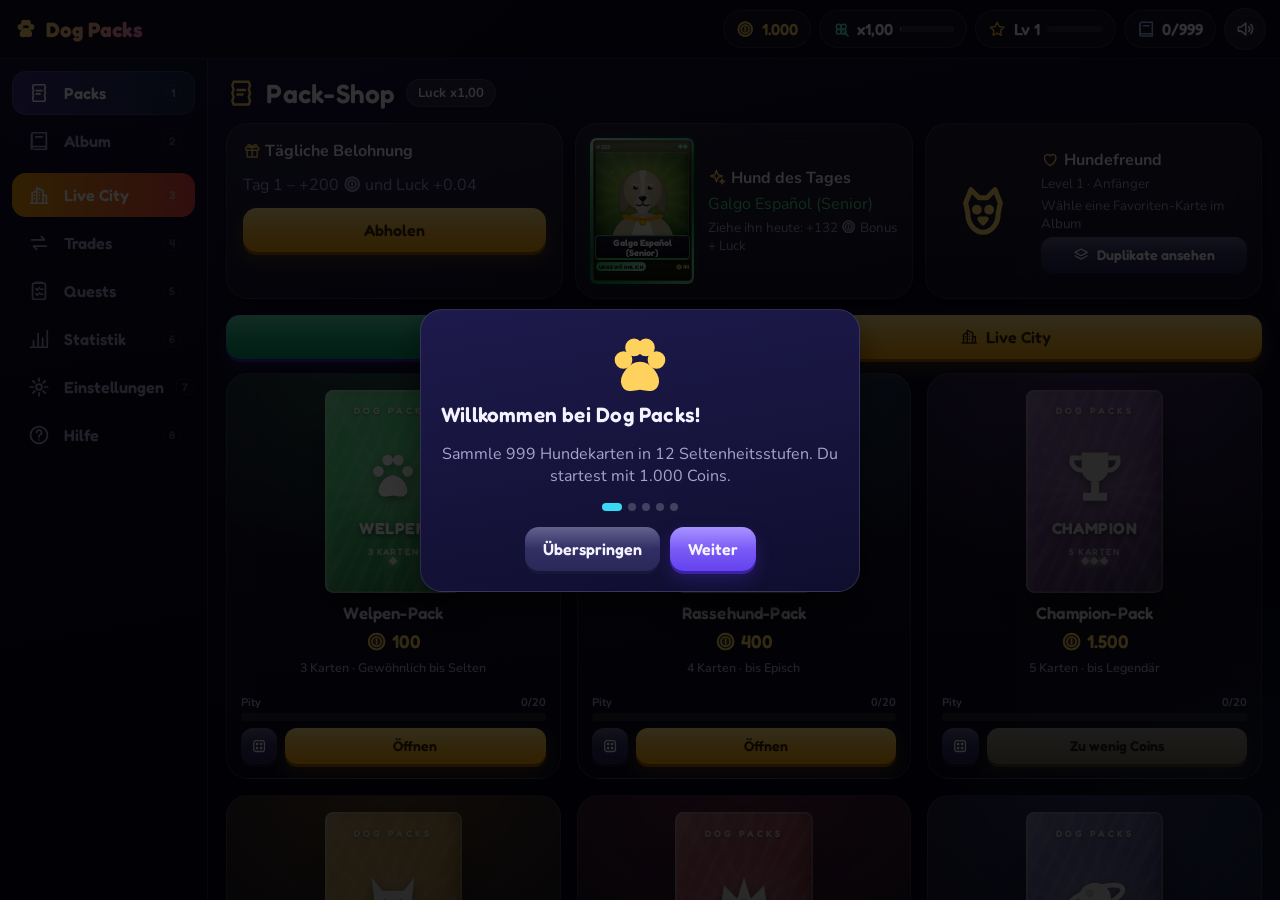
==== commit 7b4839d1: "City Go: full-detail OpenStreetMap world (lanes, one-way arrows, zebra crossings, traffic lights, bu" ====
--- a/dog.html
+++ b/dog.html
@@ -3432,6 +3432,183 @@
   return { ITEMS, ricon, count, give, use, spawnCard, pick, encounter, bagModal, spin, stopReady, stopLeft, arena, arenaReady, arenaLeft, walkBonus, g };
 })();
 
+/* ------------------------------ OSM-Details: Straßenmöbel, Überwege, Türen, Gleise, Autos, Spielplätze, Namen ------------------------------ */
+const OsmDetail = (() => {
+  const AREA = { farmland: '#e3dfae', farmyard: '#d9d0b2', orchard: '#c7dc9d', vineyard: '#bdd08e', allotments: '#cbdca3', construction: '#cdbfa8', brownfield: '#d3c6a6', railway: '#d0cdc6', education: '#ecefe2', military: '#d9d7c4', quarry: '#cfc8b8', garages: '#cfd0d6', plant_nursery: '#cfe6b5', flowerbed: '#e8c6d8' };
+  const NAT = { beach: '#efe2b4', sand: '#efe2b4', wetland: '#b3d9c2', bare_rock: '#bcb7ac', heath: '#cbc79a', scree: '#c8c2b6', mud: '#b9a98c', shingle: '#d3cdbd' };
+  const LEIS = { swimming_pool: '#58c4ea', sports_centre: '#dbe9d0', stadium: '#d8dcd0', track: '#c4604a', golf_course: '#a8d98f', dog_park: '#b9e1a2', fitness_station: '#dbe9d0', schoolyard: '#e0dccf', marina: '#8ccbf0', water_park: '#8fd3ee', miniature_golf: '#a8d98f', garden: null };
+  const AMEN = { school: '#ecefe2', university: '#ecefe2', college: '#ecefe2', kindergarten: '#ecefe2', hospital: '#efeaea', grave_yard: '#c4dcb0', marketplace: '#d9d1c1', fuel: '#cfd0d6', swimming_pool: '#58c4ea', bus_station: '#cfd0d6', parking: null };
+  const CARS = ['#c0392b', '#2c3e50', '#ecf0f1', '#7f8c8d', '#2980b9', '#1f2937', '#e5e7eb', '#a16207', '#166534', '#9ca3af', '#f8fafc', '#111827'];
+  const mt = (...a) => G3.mtx(...a);
+  const lineQ = (mb, c, ax, az, bx, bz, w, hex, y) => { const dx = bx - ax, dz = bz - az, L = Math.hypot(dx, dz); if (L < 0.01) return; const nx = -dz / L * w / 2, nz = dx / L * w / 2; c.pushQuad(mb, [ax + nx, az + nz], [ax - nx, az - nz], [bx - nx, bz - nz], [bx + nx, bz + nz], hex, y); };
+  function ext(c, pts, h, hex, y0) { try { if (pts.length < 3) return; const cx = pts.reduce((a, q) => a + q[0], 0) / pts.length, cz = pts.reduce((a, q) => a + q[1], 0) / pts.length, sh = new THREE.Shape(pts.map(q => new THREE.Vector2(q[0] - cx, -(q[1] - cz)))), g = new THREE.ExtrudeGeometry(sh, { depth: h, bevelEnabled: false, curveSegments: 1 }); g.rotateX(-Math.PI / 2); c.det.add(g, mt(cx, y0 || 0, cz), hex); g.dispose(); } catch (e) { } }
+  const cen = pts => [pts.reduce((a, q) => a + q[0], 0) / pts.length, pts.reduce((a, q) => a + q[1], 0) / pts.length];
+
+  /* ---------- Fahrzeuge ---------- */
+  function carAt(c, x, z, ry, hex) {
+    const D = c.det, B = G3.GEO.box, dk = '#1d222b';
+    D.add(B, mt(x, 0.32, z, 1.72, 0.34, 4.0, ry), dk).add(B, mt(x, 0.7, z, 1.8, 0.55, 4.2, ry), hex);
+    const s = Math.sin(ry), co = Math.cos(ry), ox = s * -0.15, oz = co * -0.15;
+    D.add(B, mt(x + ox, 1.2, z + oz, 1.55, 0.5, 2.1, ry), '#2b3a4d').add(B, mt(x + ox, 1.5, z + oz, 1.5, 0.08, 2.0, ry), hex);
+  }
+  function parkedFill(c, pts) {
+    const ar = Math.abs(c.polyArea(pts)); if (ar < 70 || c.carN.n > 150) return; const o = c.obb(pts); if (!o) return; const cs = Math.cos(o.t), sn = Math.sin(o.t); let k = 0;
+    const W = (u, v) => [u * cs - v * sn, u * sn + v * cs], long = (o.u1 - o.u0) >= (o.v1 - o.v0);
+    for (let u = o.u0 + 2.6; u < o.u1 - 1.5; u += long ? 2.7 : 5.6) for (let v = o.v0 + 2.6; v < o.v1 - 1.5; v += long ? 5.6 : 2.7) {
+      if (k >= 26 || c.carN.n > 150) return; const p = W(u, v); if (!c.inPoly(p[0], p[1], pts) || c.rnd() > 0.5) continue; carAt(c, p[0], p[1], long ? Math.atan2(-sn, cs) : Math.atan2(cs, sn), CARS[Math.floor(c.rnd() * CARS.length)]); k++; c.carN.n++;
+    }
+  }
+  function parked(c, tg, pts) {
+    if (tg.amenity === 'parking_space') { if (c.carN.n > 150 || c.rnd() > 0.5) return; const o = c.obb(pts); if (!o) return; const [cx, cz] = cen(pts), cs = Math.cos(o.t), sn = Math.sin(o.t); carAt(c, cx, cz, (o.u1 - o.u0) >= (o.v1 - o.v0) ? Math.atan2(cs, sn) : Math.atan2(-sn, cs), CARS[Math.floor(c.rnd() * CARS.length)]); c.carN.n++; return; }
+    parkedFill(c, pts);
+  }
+  /* fahrende Autos (leicht, nur in Reichweite animiert) */
+  function traffic(c, roads, centre) {
+    const grp = new THREE.Group(), list = [], B = G3.GEO.box;
+    const pick = roads.filter(r => r.len > 45 && Math.hypot(r.pts[0][0] - centre.x, r.pts[0][1] - centre.z) < 330).sort((a, b) => b.len - a.len).slice(0, 18);
+    pick.forEach((r, i) => {
+      const n = r.len > 160 ? 2 : 1;
+      for (let k = 0; k < n; k++) {
+        const mb = new G3.MB(), hex = CARS[(i * 3 + k * 5) % CARS.length]; mb.add(B, mt(0, 0.32, 0, 1.72, 0.34, 4.0), '#1d222b').add(B, mt(0, 0.7, 0, 1.8, 0.55, 4.2), hex).add(B, mt(0, 1.2, 0.15, 1.55, 0.5, 2.1), '#2b3a4d').add(B, mt(0, 1.5, 0.15, 1.5, 0.08, 2.0), hex);
+        mb.add(B, mt(-0.6, 0.62, 2.12, 0.4, 0.18, 0.06), '#fff6c8').add(B, mt(0.6, 0.62, 2.12, 0.4, 0.18, 0.06), '#fff6c8');
+        const m = mb.build(G3.vcMat(), false); m.matrixAutoUpdate = true; const g = new THREE.Group(); g.add(m); g.visible = false; grp.add(g);
+        list.push({ g, m, path: r.pts, cum: r.cum, len: r.len, w: r.w, s: ((i * 37 + k * 71) % 100) / 100 * r.len, dir: r.oneway === -1 ? -1 : (r.oneway || k % 2 ? 1 : -1), sp: 6.5 + ((i * 13 + k * 7) % 5), oneway: !!r.oneway });
+      }
+    });
+    return { grp, list };
+  }
+  function carPose(t) {
+    let i = 0; while (i < t.cum.length - 2 && t.cum[i + 1] < t.s) i++;
+    const a = t.path[i], b = t.path[i + 1], seg = Math.max(0.001, t.cum[i + 1] - t.cum[i]), f = clamp((t.s - t.cum[i]) / seg, 0, 1), dx = b[0] - a[0], dz = b[1] - a[1], l = Math.hypot(dx, dz) || 1, ux = dx / l * t.dir, uz = dz / l * t.dir, off = t.oneway ? 0 : t.w / 4;
+    return { x: a[0] + dx * f - uz * off, z: a[1] + dz * f + ux * off, ang: Math.atan2(ux, uz) };
+  }
+  function updateCars(cars, dt, pos) {
+    if (!cars) return;
+    for (const t of cars.list) {
+      const dx = t.path[0][0] - pos.x, dz = t.path[0][1] - pos.z; const near = Math.hypot(dx, dz) < 420; if (!near) { t.g.visible = false; continue; }
+      t.s += t.sp * dt * t.dir; if (t.s > t.len) { t.s = t.len; t.dir = -1; } else if (t.s < 0) { t.s = 0; t.dir = 1; }
+      const p = carPose(t), px = p.x, pz = p.z; t.g.position.set(px, 0.07, pz); t.g.rotation.y = p.ang;
+      t.g.visible = Math.hypot(px - pos.x, pz - pos.z) < 300;
+    }
+  }
+
+  /* ---------- Flächen ---------- */
+  function area(c, tg, pts, closed) {
+    if (!closed || pts.length < 3) return false;
+    let col = AREA[tg.landuse] || NAT[tg.natural] || (tg.leisure && LEIS[tg.leisure]) || AMEN[tg.amenity] || (tg.place === 'square' && '#dcd6c6') || (tg.highway === 'pedestrian' && '#d8cdb3'); if (!col) return false;
+    const y = tg.leisure === 'swimming_pool' || tg.amenity === 'swimming_pool' ? 0.045 : tg.leisure === 'track' ? 0.03 : 0.012;
+    c.flatPoly(pts, col, y);
+    if (tg.landuse === 'orchard') c.addTrees(pts, 75);
+    if (tg.leisure === 'swimming_pool' || tg.amenity === 'swimming_pool') { const mb = c.sw._mb(...cen(pts)); for (let i = 0; i < pts.length; i++) { const q = pts[(i + 1) % pts.length]; lineQ(mb, c, pts[i][0], pts[i][1], q[0], q[1], 0.5, '#f4f1ea', 0.05); } }
+    return true;
+  }
+  function pitch(c, tg, pts) {
+    const sp = tg.sport || '', tennis = /tennis|padel/.test(sp), ball = /basketball|volleyball|handball|futsal|netball/.test(sp), grass = /soccer|football|rugby|hockey|baseball|cricket|american_football/.test(sp) || tg.surface === 'grass';
+    const col = tennis ? (tg.surface === 'clay' ? '#c0623f' : '#4f86b8') : ball ? '#c99a52' : tg.surface === 'artificial_turf' ? '#5fb36b' : grass ? '#7fc46d' : '#9fd18a';
+    c.flatPoly(pts, col, 0.03); const o = c.obb(pts); if (!o) return; const cs = Math.cos(o.t), sn = Math.sin(o.t), W = (u, v) => [u * cs - v * sn, u * sn + v * cs], mb = c.sw._mb(...cen(pts)), um = (o.u0 + o.u1) / 2, vm = (o.v0 + o.v1) / 2, m = 0.9, ln = '#f6f6f2', y = 0.05, lw = 0.16;
+    const A = W(o.u0 + m, o.v0 + m), B = W(o.u1 - m, o.v0 + m), C = W(o.u1 - m, o.v1 - m), D = W(o.u0 + m, o.v1 - m);
+    [[A, B], [B, C], [C, D], [D, A]].forEach(([p, q]) => lineQ(mb, c, p[0], p[1], q[0], q[1], lw, ln, y));
+    const longU = (o.u1 - o.u0) >= (o.v1 - o.v0), p1 = longU ? W(um, o.v0 + m) : W(o.u0 + m, vm), p2 = longU ? W(um, o.v1 - m) : W(o.u1 - m, vm); lineQ(mb, c, p1[0], p1[1], p2[0], p2[1], lw, ln, y);
+    const sh = Math.min(o.u1 - o.u0, o.v1 - o.v0); if ((grass || ball) && sh > 8) { const r = Math.min(sh / 6, 4.5), cc = W(um, vm); for (let k = 0; k < 20; k++) { const a0 = k / 20 * 6.2832, a1 = (k + 1) / 20 * 6.2832; lineQ(mb, c, cc[0] + Math.cos(a0) * r, cc[1] + Math.sin(a0) * r, cc[0] + Math.cos(a1) * r, cc[1] + Math.sin(a1) * r, lw, ln, y); } }
+    if (/soccer|football/.test(sp) && Math.max(o.u1 - o.u0, o.v1 - o.v0) > 55) { const L2 = longU ? [[o.u0 + m, vm], [o.u1 - m, vm]] : [[um, o.v0 + m], [um, o.v1 - m]]; L2.forEach(q => { const g = W(q[0], q[1]), a = longU ? W(q[0], vm - 3.6) : W(um - 3.6, q[1]), b = longU ? W(q[0], vm + 3.6) : W(um + 3.6, q[1]); c.det.add(G3.GEO.cyl6, mt(a[0], 1.2, a[1], 0.07, 2.4, 0.07), '#ffffff').add(G3.GEO.cyl6, mt(b[0], 1.2, b[1], 0.07, 2.4, 0.07), '#ffffff').add(G3.GEO.box, mt(g[0], 2.4, g[1], longU ? 0.07 : 7.3, 0.07, longU ? 7.3 : 0.07), '#ffffff'); }); }
+    if (tennis && sh > 6) { const g = W(um, vm); c.det.add(G3.GEO.box, mt(g[0], 0.5, g[1], longU ? 0.05 : 11, 1, longU ? 11 : 0.05), '#e5e7eb'); }
+  }
+
+  /* ---------- Überwege ---------- */
+  function zebra(c, cx, cz, dx, dz, len) {
+    const L = Math.hypot(dx, dz) || 1, ux = dx / L, uz = dz / L, px = -uz, pz = ux, mb = c.road._mb(cx, cz), n = Math.floor(len / 0.95);
+    for (let i = 0; i < n; i++) { const t = (i - (n - 1) / 2) * 0.95, qx = cx + ux * t, qz = cz + uz * t; c.pushQuad(mb, [qx - ux * 0.24 - px * 1.6, qz - uz * 0.24 - pz * 1.6], [qx - ux * 0.24 + px * 1.6, qz - uz * 0.24 + pz * 1.6], [qx + ux * 0.24 + px * 1.6, qz + uz * 0.24 + pz * 1.6], [qx + ux * 0.24 - px * 1.6, qz + uz * 0.24 - pz * 1.6], '#f4f1e8', 0.105); }
+  }
+  function crossNode(c, tg, x, z) {
+    if (tg.crossing === 'unmarked') return;
+    let best = null, bd = 3.2; for (const s of c.segs) { const dx = s[2] - s[0], dz = s[3] - s[1], L2 = dx * dx + dz * dz; if (L2 < 0.01) continue; const t = clamp(((x - s[0]) * dx + (z - s[1]) * dz) / L2, 0, 1), px = s[0] + dx * t, pz = s[1] + dz * t, d = Math.hypot(x - px, z - pz); if (d < bd) { bd = d; best = [s, px, pz]; } }
+    if (!best) return; const s = best[0], dx = s[2] - s[0], dz = s[3] - s[1], L = Math.hypot(dx, dz); zebra(c, best[1], best[2], -dz / L, dx / L, s[4] - 0.4);
+  }
+
+  /* ---------- Punkt-Objekte ---------- */
+  function prop(c, tg, x, z) {
+    const D = c.det, B = G3.GEO.box, C6 = G3.GEO.cyl6, CY = G3.GEO.cyl, SP = G3.GEO.sphLo, hw = tg.highway, am = tg.amenity;
+    if (hw === 'traffic_signals') { D.add(C6, mt(x, 2.1, z, 0.07, 4.2, 0.07), '#3b4048').add(B, mt(x, 4.0, z, 0.3, 0.95, 0.28), '#22262c').add(SP, mt(x, 4.3, z + 0.15, 0.09, 0.09, 0.05), '#ef4444').add(SP, mt(x, 4.0, z + 0.15, 0.09, 0.09, 0.05), '#fbbf24').add(SP, mt(x, 3.7, z + 0.15, 0.09, 0.09, 0.05), '#22c55e'); return true; }
+    if (hw === 'crossing') { crossNode(c, tg, x, z); return true; }
+    if (hw === 'stop' || hw === 'give_way') { D.add(C6, mt(x, 1.1, z, 0.04, 2.2, 0.04), '#9aa1ab').add(hw === 'stop' ? CY : B, hw === 'stop' ? mt(x, 2.2, z, 0.38, 0.04, 0.38, 0, Math.PI / 2, 0) : mt(x, 2.2, z, 0.5, 0.5, 0.04, 0, 0, 0.785), hw === 'stop' ? '#c81e1e' : '#f8fafc'); return true; }
+    if (hw === 'bus_stop' || tg.public_transport === 'platform' && tg.bus === 'yes') { D.add(C6, mt(x, 1.5, z, 0.05, 3, 0.05), '#9aa1ab').add(CY, mt(x, 2.9, z + 0.02, 0.32, 0.05, 0.32, 0, Math.PI / 2, 0), '#fde047'); if (tg.shelter === 'yes' || tg.bench === 'yes') { D.add(B, mt(x + 1.5, 2.3, z, 3.2, 0.12, 1.4), '#475569').add(B, mt(x + 1.5, 1.1, z - 0.62, 3.0, 2.2, 0.06), '#9ec5e0').add(B, mt(x + 1.5, 0.45, z, 2.2, 0.1, 0.5), '#8a5a33'); } return true; }
+    if (am === 'shelter') { D.add(B, mt(x, 2.4, z, 3, 0.12, 2), '#6b4f33'); [[-1.3, -0.8], [1.3, -0.8], [-1.3, 0.8], [1.3, 0.8]].forEach(q => D.add(C6, mt(x + q[0], 1.2, z + q[1], 0.08, 2.4, 0.08), '#6b4f33')); return true; }
+    if (tg.emergency === 'fire_hydrant') { D.add(CY, mt(x, 0.35, z, 0.12, 0.7, 0.12), '#d02020').add(SP, mt(x, 0.72, z, 0.14, 0.1, 0.14), '#d02020'); return true; }
+    if (am === 'post_box') { D.add(B, mt(x, 0.7, z, 0.5, 1.2, 0.5), '#facc15').add(B, mt(x, 1.0, z + 0.26, 0.3, 0.05, 0.02), '#1f2937'); return true; }
+    if (am === 'waste_basket') { D.add(CY, mt(x, 0.45, z, 0.2, 0.9, 0.2), '#3d4650').add(CY, mt(x, 0.95, z, 0.23, 0.05, 0.23), '#2a3037'); return true; }
+    if (am === 'recycling') { ['#2e7d32', '#facc15', '#1d4ed8'].forEach((cl, i) => D.add(CY, mt(x + (i - 1) * 0.9, 0.7, z, 0.4, 1.4, 0.4), cl)); return true; }
+    if (am === 'bicycle_parking') { for (let i = 0; i < 4; i++) D.add(B, mt(x + (i - 1.5) * 0.5, 0.4, z, 0.04, 0.8, 0.5), '#8b95a1'); D.add(B, mt(x, 0.04, z, 2.2, 0.04, 0.55), '#8b95a1'); return true; }
+    if (am === 'vending_machine') { D.add(B, mt(x, 0.9, z, 0.9, 1.8, 0.6), '#dc2626').add(B, mt(x, 1.2, z + 0.31, 0.6, 0.8, 0.02), '#cbd5e1'); return true; }
+    if (am === 'telephone') { D.add(B, mt(x, 1.1, z, 0.8, 2.2, 0.8), '#e11d48').add(B, mt(x, 1.2, z, 0.82, 1.2, 0.82), '#bfe3f5'); return true; }
+    if (am === 'drinking_water') { D.add(CY, mt(x, 0.5, z, 0.18, 1, 0.18), '#8b95a1').add(SP, mt(x, 1.05, z, 0.18, 0.1, 0.18), '#58c4ea'); return true; }
+    if (am === 'charging_station') { D.add(B, mt(x, 0.9, z, 0.5, 1.8, 0.3), '#16a34a').add(B, mt(x, 1.3, z + 0.16, 0.34, 0.3, 0.02), '#e5e7eb'); return true; }
+    if (tg.barrier === 'bollard' || tg.barrier === 'block') { D.add(CY, mt(x, 0.42, z, 0.1, 0.84, 0.1), '#8b95a1').add(CY, mt(x, 0.7, z, 0.105, 0.12, 0.105), '#ef4444'); return true; }
+    if (tg.barrier === 'gate' || tg.barrier === 'lift_gate') { D.add(C6, mt(x - 1.5, 0.6, z, 0.08, 1.2, 0.08), '#6b7280').add(B, mt(x, 1.0, z, 3.2, 0.08, 0.08), tg.barrier === 'lift_gate' ? '#f8fafc' : '#6b7280').add(B, mt(x, 1.0, z, 0.5, 0.09, 0.09), '#dc2626'); return true; }
+    if (tg.power === 'pole' || tg.power === 'tower') { const t = tg.power === 'tower'; D.add(C6, mt(x, t ? 11 : 4.6, z, t ? 0.4 : 0.14, t ? 22 : 9.2, t ? 0.4 : 0.14), t ? '#8b95a1' : '#6a4c33').add(B, mt(x, t ? 21 : 8.7, z, t ? 7 : 2.4, 0.14, 0.14), t ? '#8b95a1' : '#6a4c33'); return true; }
+    if (tg.advertising === 'column') { D.add(CY, mt(x, 1.5, z, 0.62, 3, 0.62), '#2f6f4e').add(CY, mt(x, 3.1, z, 0.68, 0.2, 0.68), '#1f2937').add(SP, mt(x, 3.25, z, 0.5, 0.2, 0.5), '#1f2937'); return true; }
+    if (tg.advertising === 'billboard') { D.add(C6, mt(x, 2.5, z, 0.12, 5, 0.12), '#6b7280').add(B, mt(x, 5, z, 4, 2, 0.2), '#e5e7eb').add(B, mt(x, 5, z, 3.6, 1.7, 0.22), '#60a5fa'); return true; }
+    if (tg.historic === 'memorial' || tg.historic === 'monument' || tg.tourism === 'artwork' || tg.historic === 'wayside_cross' || tg.historic === 'statue' || tg.artwork_type === 'statue') { const cr = tg.historic === 'wayside_cross'; D.add(B, mt(x, 0.6, z, 1.1, 1.2, 1.1), '#a9a49a'); if (cr) D.add(B, mt(x, 2, z, 0.18, 1.6, 0.18), '#6b4f33').add(B, mt(x, 2.4, z, 0.8, 0.16, 0.16), '#6b4f33'); else D.add(CY, mt(x, 1.8, z, 0.25, 1.3, 0.25), '#8a6d3b').add(SP, mt(x, 2.6, z, 0.28, 0.3, 0.28), '#8a6d3b'); return true; }
+    if (tg.leisure === 'picnic_table') { D.add(B, mt(x, 0.78, z, 1.8, 0.07, 0.8), '#8a5a33').add(B, mt(x, 0.45, z - 0.7, 1.8, 0.07, 0.3), '#8a5a33').add(B, mt(x, 0.45, z + 0.7, 1.8, 0.07, 0.3), '#8a5a33'); return true; }
+    if (tg.man_made === 'flagpole') { D.add(C6, mt(x, 4, z, 0.06, 8, 0.06), '#d1d5db').add(B, mt(x + 0.7, 7.3, z, 1.4, 0.9, 0.03), '#e11d48'); return true; }
+    if (tg.man_made === 'mast' || tg.man_made === 'tower' || tg.man_made === 'chimney' || tg.man_made === 'water_tower' || tg.man_made === 'communications_tower') { const h = parseFloat(tg.height) || (tg.man_made === 'chimney' ? 35 : tg.man_made === 'water_tower' ? 28 : 30); D.add(C6, mt(x, h / 2, z, tg.man_made === 'chimney' ? 1.4 : 0.5, h, tg.man_made === 'chimney' ? 1.4 : 0.5), tg.man_made === 'chimney' ? '#9a6a55' : '#b4bac4'); if (tg.man_made === 'water_tower') D.add(SP, mt(x, h, z, 4, 3, 4), '#9aa3b2'); return true; }
+    if (tg.playground) { const pg = tg.playground;
+      if (/swing/.test(pg)) { D.add(B, mt(x, 1.8, z, 3, 0.1, 0.1), '#3b82f6'); [-1.4, 1.4].forEach(s => D.add(C6, mt(x + s, 0.9, z, 0.07, 1.8, 0.07), '#3b82f6')); [-0.7, 0.7].forEach(s => D.add(B, mt(x + s, 0.5, z, 0.4, 0.05, 0.25), '#111827').add(B, mt(x + s, 1.15, z, 0.02, 1.3, 0.02), '#9aa1ab')); }
+      else if (/slide/.test(pg)) { D.add(B, mt(x, 1.1, z, 1, 0.08, 1), '#f59e0b').add(B, mt(x, 0.55, z - 1, 0.5, 0.08, 2.2, 0, 0.5), '#ef4444').add(C6, mt(x - 0.45, 0.55, z + 0.4, 0.06, 1.1, 0.06), '#f59e0b').add(C6, mt(x + 0.45, 0.55, z + 0.4, 0.06, 1.1, 0.06), '#f59e0b'); }
+      else if (/seesaw/.test(pg)) { D.add(B, mt(x, 0.5, z, 2.8, 0.1, 0.3, 0, 0, 0.12), '#16a34a').add(C6, mt(x, 0.25, z, 0.08, 0.5, 0.08), '#6b7280'); }
+      else if (/sandpit/.test(pg)) { D.add(B, mt(x, 0.1, z, 2.6, 0.2, 2.6), '#e6d5a8').add(B, mt(x, 0.16, z, 2.3, 0.1, 2.3), '#f3e8c4'); }
+      else if (/springy|spring/.test(pg)) { D.add(C6, mt(x, 0.35, z, 0.05, 0.7, 0.05), '#6b7280').add(SP, mt(x, 0.85, z, 0.4, 0.3, 0.5), '#f59e0b'); }
+      else if (/roundabout/.test(pg)) { D.add(CY, mt(x, 0.15, z, 1.1, 0.12, 1.1), '#ef4444').add(C6, mt(x, 0.5, z, 0.05, 0.7, 0.05), '#6b7280'); }
+      else { D.add(B, mt(x, 1.2, z, 1.4, 0.1, 1.4), '#0ea5e9').add(C6, mt(x - 0.6, 0.6, z - 0.6, 0.07, 1.2, 0.07), '#f59e0b').add(C6, mt(x + 0.6, 0.6, z + 0.6, 0.07, 1.2, 0.07), '#f59e0b'); }
+      return true; }
+    return false;
+  }
+  function entrance(c, tg, x, z) {
+    let best = null, bd = 3.2;
+    for (const b of c.bld) { if (x < b.minx - 3.2 || x > b.maxx + 3.2 || z < b.minz - 3.2 || z > b.maxz + 3.2) continue; const p = b.pts; for (let i = 0; i < p.length; i++) { const a = p[i], q = p[(i + 1) % p.length], dx = q[0] - a[0], dz = q[1] - a[1], L2 = dx * dx + dz * dz; if (L2 < 0.3) continue; const t = clamp(((x - a[0]) * dx + (z - a[1]) * dz) / L2, 0, 1), px = a[0] + dx * t, pz = a[1] + dz * t, d = Math.hypot(x - px, z - pz); if (d < bd) { bd = d; best = { b, dx, dz, px, pz }; } } }
+    if (!best) return; const L = Math.hypot(best.dx, best.dz); let nx = -best.dz / L, nz = best.dx / L; if (c.inPoly(best.px + nx * 0.6, best.pz + nz * 0.6, best.b.pts)) { nx = -nx; nz = -nz; }
+    const gar = tg.entrance === 'garage' || tg.door === 'overhead', ry = -Math.atan2(best.dz, best.dx), col = gar ? '#aab0b8' : tg.entrance === 'main' ? '#3d5a80' : tg.entrance === 'service' || tg.entrance === 'emergency' ? '#8b2c2c' : '#5c3b26', w = gar ? 2.8 : 1.15, h = gar ? 2.3 : 2.1;
+    c.det.add(G3.GEO.box, mt(best.px + nx * 0.07, h / 2, best.pz + nz * 0.07, w, h, 0.22, ry), col).add(G3.GEO.box, mt(best.px + nx * 0.09, h + 0.1, best.pz + nz * 0.09, w + 0.3, 0.14, 0.26, ry), '#d8d3c8').add(G3.GEO.box, mt(best.px + nx * 0.5, 0.06, best.pz + nz * 0.5, w + 0.5, 0.12, 0.9, ry), '#bdb8ac');
+  }
+
+  /* ---------- Linien/Flächen mit Besonderheiten ---------- */
+  function rail(c, p, tg) {
+    const tram = /tram/.test(tg.railway), D = c.det, B = G3.GEO.box; let acc = 0;
+    for (let i = 0; i < p.length - 1; i++) {
+      const dx = p[i + 1][0] - p[i][0], dz = p[i + 1][1] - p[i][1], L = Math.hypot(dx, dz); if (L < 0.1) continue; const ux = dx / L, uz = dz / L, ry = -Math.atan2(dz, dx), mb = c.sw._mb((p[i][0] + p[i + 1][0]) / 2, (p[i][1] + p[i + 1][1]) / 2);
+      lineQ(mb, c, p[i][0], p[i][1], p[i + 1][0], p[i + 1][1], tram ? 2.6 : 3.4, tram ? '#6b7080' : '#8d877c', 0.05);
+      const mx = (p[i][0] + p[i + 1][0]) / 2, mz = (p[i][1] + p[i + 1][1]) / 2;
+      [-0.72, 0.72].forEach(o => D.add(B, mt(mx - uz * o, 0.13, mz + ux * o, L + 0.04, 0.14, 0.09, ry), '#b4bac2'));
+      if (!tram && c.railN.n < 900) for (let t = 0.4; t < L; t += 1.6) { c.railN.n++; D.add(B, mt(p[i][0] + ux * t, 0.09, p[i][1] + uz * t, 0.3, 0.1, 2.5, ry), '#6b5a4a'); }
+    }
+  }
+  function way(c, e, tg, p, closed) {
+    const D = c.det;
+    if (tg.railway && /^(rail|tram|light_rail|narrow_gauge|subway)$/.test(tg.railway) && tg.tunnel !== 'yes' && !tg.service) { rail(c, p, tg); return true; }
+    if (tg.railway === 'platform' || tg.public_transport === 'platform' && closed) { if (closed) ext(c, p, 0.4, '#c3c0b6', 0); else for (let i = 0; i < p.length - 1; i++) { const dx = p[i + 1][0] - p[i][0], dz = p[i + 1][1] - p[i][1], L = Math.hypot(dx, dz); if (L > 0.1) D.add(G3.GEO.box, mt((p[i][0] + p[i + 1][0]) / 2, 0.2, (p[i][1] + p[i + 1][1]) / 2, L, 0.4, 2.6, -Math.atan2(dz, dx)), '#c3c0b6'); } return true; }
+    if (tg.natural === 'tree_row') { let run = 0; for (let i = 0; i < p.length - 1; i++) { const dx = p[i + 1][0] - p[i][0], dz = p[i + 1][1] - p[i][1], L = Math.hypot(dx, dz); if (L < 0.1) continue; let t = run; for (; t < L; t += 8) c.trees.push([p[i][0] + dx / L * t, p[i][1] + dz / L * t, 0.9 + c.rnd() * 0.4]); run = t - L; } return true; }
+    if (tg.man_made && closed && /^(tower|chimney|water_tower|silo|storage_tank|windmill|lighthouse)$/.test(tg.man_made)) { const [cx, cz] = cen(p), r = Math.max(1.2, Math.sqrt(Math.abs(c.polyArea(p)) / Math.PI)), m = tg.man_made, h = parseFloat(tg.height) || ({ tower: 24, chimney: 38, water_tower: 28, silo: 18, storage_tank: 8, windmill: 14, lighthouse: 22 })[m];
+      if (m === 'water_tower') { D.add(G3.GEO.cyl, mt(cx, h * 0.4, cz, r * 0.5, h * 0.8, r * 0.5), '#b4bac4').add(G3.GEO.sphLo, mt(cx, h * 0.9, cz, r * 1.3, r * 1.0, r * 1.3), '#9aa3b2'); }
+      else if (m === 'silo' || m === 'storage_tank') { D.add(G3.GEO.cyl, mt(cx, h / 2, cz, r, h, r), '#c8ccd2').add(G3.GEO.cone, mt(cx, h + r * 0.25, cz, r, r * 0.5, r), '#a7adb7'); }
+      else { D.add(G3.GEO.cyl, mt(cx, h / 2, cz, m === 'chimney' ? r * 0.8 : r, h, m === 'chimney' ? r * 0.8 : r), m === 'chimney' ? '#9a6a55' : m === 'lighthouse' ? '#f8fafc' : '#c8c0b0'); }
+      return true; }
+    if (tg.man_made === 'pier' && !closed) { for (let i = 0; i < p.length - 1; i++) { const dx = p[i + 1][0] - p[i][0], dz = p[i + 1][1] - p[i][1], L = Math.hypot(dx, dz); if (L > 0.1) D.add(G3.GEO.box, mt((p[i][0] + p[i + 1][0]) / 2, 0.25, (p[i][1] + p[i + 1][1]) / 2, L, 0.15, 2.2, -Math.atan2(dz, dx)), '#8a6b4a'); } return true; }
+    if (tg.leisure === 'track' && !closed) { for (let i = 0; i < p.length - 1; i++) lineQ(c.sw._mb(p[i][0], p[i][1]), c, p[i][0], p[i][1], p[i + 1][0], p[i + 1][1], 4, '#c4604a', 0.05); return true; }
+    if (tg.power === 'line' || tg.power === 'minor_line') return true;
+    return false;
+  }
+
+  /* ---------- Straßennamen auf dem Boden ---------- */
+  function streetLabels(grp, list, labs) {
+    const mats = new Map();
+    list.forEach(L => {
+      let ang = Math.atan2(L.dz, L.dx); if (ang > Math.PI / 2) ang -= Math.PI; else if (ang < -Math.PI / 2) ang += Math.PI;
+      const tex = G3.textTex(L.name, { w: 512, h: 88, bg: 'rgba(24,28,40,.58)', fs: 46, r: 40 }), wd = clamp(L.name.length * 1.05 + 3, 8, Math.min(30, L.len * 0.92)), m = new THREE.Mesh(new THREE.PlaneGeometry(wd, wd * 88 / 512), new THREE.MeshBasicMaterial({ map: tex, transparent: true, depthWrite: false, toneMapped: false, polygonOffset: true, polygonOffsetFactor: -4, polygonOffsetUnits: -4 }));
+      m.userData.own = true; m.rotation.order = 'YXZ'; m.rotation.x = -Math.PI / 2; m.rotation.y = -ang; m.position.set(L.x, 0.16, L.z); m.renderOrder = 3; m.userData.vis = 90; m.userData.flat = true; grp.add(m); labs.push(m);
+    });
+  }
+  return { area, pitch, parked, prop, entrance, way, rail, zebra, carAt, traffic, updateCars, streetLabels, ext, lineQ, AREA, NAT, LEIS, AMEN };
+})();
+
 /* ------------------------------ CITY GO · STANDORT (3D-Karte mit echtem Standort) ------------------------------ */
 const GoMap = (() => {
   const CELL = 120, DOG_RANGE = 75, STOP_RANGE = 45, ARENA_RANGE = 60, BLK = 60, R_FIRST = 240, R_FULL = 420;
@@ -3540,47 +3717,74 @@
   function inPoly(x, z, p) { let c = false; for (let i = 0, j = p.length - 1; i < p.length; j = i++) { if (((p[i][1] > z) !== (p[j][1] > z)) && (x < (p[j][0] - p[i][0]) * (z - p[i][1]) / (p[j][1] - p[i][1]) + p[i][0])) c = !c; } return c; }
   function pushQuad(mb, a, b, c2, d, hex, y) { const col = G3.lin(hex); [a, c2, b, a, d, c2].forEach(q => { mb.p.push(q[0], y, q[1]); mb.n.push(0, 1, 0); mb.c.push(col.r, col.g, col.b); mb.u.push(0, 0); }); }
   const yieldUI = () => new Promise(r => setTimeout(r, 0));
+  async function buildC(cmb, mat) { const g = new THREE.Group(); for (const b of [...cmb.m.values()]) { g.add(b.build(mat, false)); await my(); } cmb.m.clear(); return g; }
+  let _ly = 0; const my = () => performance.now() - _ly > 8 ? yieldUI().then(() => { _ly = performance.now(); }) : null;
   async function buildOsm(json, cen) {
-    const els = (json.elements || []).filter(e => e.type === 'way' && e.geometry && e.geometry.length > 1), grp = new THREE.Group(), bld = [], roadPts = [];
-    const flat = new G3.CMB(120), swMB = new G3.CMB(120), shMB = new G3.CMB(120), roadsMB = new G3.CMB(120), bMB = new G3.CMB(90), tMB = new G3.CMB(120), rnd = mulberry32(hashStr('osm' + Math.round(cen.x) + Math.round(cen.z)));
+    _ly = performance.now(); const els = (json.elements || []).filter(e => e.type === 'way' && e.geometry && e.geometry.length > 1), grp = new THREE.Group(), bld = [], roadPts = [];
+    const flat = new G3.CMB(120), detMB = new G3.CMB(100), swMB = new G3.CMB(120), shMB = new G3.CMB(120), roadsMB = new G3.CMB(120), bMB = new G3.CMB(90), tMB = new G3.CMB(120), rnd = mulberry32(hashStr('osm' + Math.round(cen.x) + Math.round(cen.z)));
     const toLoc = g => g.map(q => { const v = toXY(q.lat, q.lon); return [v.x, v.z]; });
     const flatPoly = (pts, hex, y) => { try { if (pts.length < 3) return; const cx = pts.reduce((a, q) => a + q[0], 0) / pts.length, cz = pts.reduce((a, q) => a + q[1], 0) / pts.length, sh = new THREE.Shape(pts.map(q => new THREE.Vector2(q[0] - cx, -(q[1] - cz)))), geo = new THREE.ShapeGeometry(sh); flat.add(geo, G3.mtx(cx, y, cz, 1, 1, 1, 0, -Math.PI / 2, 0), hex); geo.dispose(); } catch (e) { } };
     const trees = [], conif = [], streetT = []; const addTrees = (pts, dens) => { const ar = Math.abs(polyArea(pts)); if (ar < 300) return; let minx = 1e9, maxx = -1e9, minz = 1e9, maxz = -1e9; pts.forEach(q => { minx = Math.min(minx, q[0]); maxx = Math.max(maxx, q[0]); minz = Math.min(minz, q[1]); maxz = Math.max(maxz, q[1]); }); const n = Math.min(26, Math.floor(ar / dens)); for (let t = 0, tries = 0; t < n && tries < n * 8; tries++) { const x = minx + rnd() * (maxx - minx), z = minz + rnd() * (maxz - minz); if (inPoly(x, z, pts) && trees.length < 260) { trees.push([x, z, 0.8 + rnd() * 0.8]); t++; } } };
+    const segs = [], carRoads = [], stNames = [], crossWays = [], C = { flat, sw: swMB, road: roadsMB, det: detMB, flatPoly, trees, addTrees, obb: pts => obb(pts), inPoly, polyArea, pushQuad, rnd, bld, segs, carN: { n: 0 }, railN: { n: 0 } };
     for (const e of els) {
       const tg = e.tags || {}, g = e.geometry, closed = g.length > 3 && g[0].lat === g[g.length - 1].lat && g[0].lon === g[g.length - 1].lon;
-      if ((tg.building || tg['building:part']) && closed) continue; if (tg.barrier || tg.railway || (tg.waterway && tg.waterway !== 'riverbank')) continue;                                  // Gebäude später (nach Flächen)
+      if ((tg.building || tg['building:part']) && closed) continue; if (tg.barrier || (tg.railway && tg.railway !== 'platform') || (tg.waterway && tg.waterway !== 'riverbank')) continue;                                  // Gebäude später (nach Flächen)
+      if (tg.highway && tg.area === 'yes' && closed) { flatPoly(toLoc(g.slice(0, -1)), tg.highway === 'pedestrian' ? '#d8cdb3' : '#cfc7b4', 0.04); continue; }
       if (tg.highway) continue;                                              // Straßen später
       const pts = toLoc(closed ? g.slice(0, -1) : g);
+      if (OsmDetail.way(C, e, tg, toLoc(g), closed)) continue;
       if (tg.natural === 'water' || tg.waterway === 'riverbank' || tg.landuse === 'reservoir' || tg.landuse === 'basin') flatPoly(pts, '#7dbfe8', 0.03);
       else if (tg.leisure === 'park' || tg.leisure === 'garden' || tg.leisure === 'common' || tg.landuse === 'village_green' || tg.landuse === 'recreation_ground') { flatPoly(pts, '#aedb95', 0.02); addTrees(pts, 380); }
-      else if (tg.leisure === 'playground' || tg.leisure === 'pitch') flatPoly(pts, tg.leisure === 'pitch' ? '#9fd18a' : '#e6d5a8', 0.025);
+      else if (tg.leisure === 'pitch') OsmDetail.pitch(C, tg, pts);
+      else if (tg.leisure === 'playground') flatPoly(pts, '#e6d5a8', 0.025);
       else if (tg.landuse === 'forest' || tg.natural === 'wood') { flatPoly(pts, '#93c47c', 0.018); addTrees(pts, 150); }
       else if (tg.landuse === 'residential') flatPoly(pts, '#ebe6dc', 0.006);
       else if (tg.landuse === 'commercial' || tg.landuse === 'retail') flatPoly(pts, '#f1e2df', 0.006);
       else if (tg.landuse === 'industrial') flatPoly(pts, '#e5dfe8', 0.006);
-      else if (tg.amenity === 'parking' || tg.amenity === 'parking_space') flatPoly(pts, '#c5c7cf', 0.012);
+      else if (tg.amenity === 'parking' || tg.amenity === 'parking_space') { flatPoly(pts, '#c5c7cf', 0.012); OsmDetail.parked(C, tg, pts); }
       else if (tg.landuse === 'grass' || tg.landuse === 'meadow' || tg.natural === 'grassland' || tg.natural === 'scrub') flatPoly(pts, '#cde9b6', 0.015);
       else if (tg.landuse === 'cemetery') flatPoly(pts, '#c4dcb0', 0.016);
-    }
-    let rc = 0;
+      else OsmDetail.area(C, tg, pts, closed);
+    }
+    let rc = 0; const SURF = { gravel: '#b9ab8a', fine_gravel: '#c4b790', compacted: '#b9a888', dirt: '#a98b64', ground: '#a98b64', earth: '#a98b64', unpaved: '#b3a284', grass: '#9fc77f', sand: '#e3d3a0', cobblestone: '#8b857a', sett: '#8b857a', paving_stones: '#b7afa0', pebblestone: '#bdb199', mud: '#9a7f5c' };
     for (const e of els) {
-      const tg = e.tags || {}; if (!tg.highway) continue; const w = HW[tg.highway]; if (!w || tg.area === 'yes') continue; if (++rc % 90 === 0) await yieldUI(); const pts = toLoc(e.geometry), car = w >= 3.5, hex = ROADC[tg.highway] || '#777d8b', sw = car && w >= 5 && tg.highway !== 'motorway' && tg.highway !== 'trunk', tree = sw && /residential|living_street|tertiary|secondary|unclassified|primary/.test(tg.highway) && tg.tunnel !== 'yes';
-      let run = 7 + rnd() * 6, side = rnd() < 0.5 ? 1 : -1;
+      const tg = e.tags || {}; if (!tg.highway) continue; let w = HW[tg.highway]; if (!w || tg.area === 'yes' || tg.tunnel === 'yes' || tg.tunnel === 'culvert') continue;
+      if (tg.highway === 'footway' && tg.footway === 'crossing') { crossWays.push(e); continue; }
+      await my();
+      const wTag = parseFloat(tg.width), ln = parseInt(tg.lanes); if (wTag > 0 && wTag < 40) w = Math.max(wTag, 1.2); else if (ln > 0 && w >= 5) w = Math.max(w, ln * 3 + 0.4); if (tg.service === 'parking_aisle' || tg.service === 'driveway') w = Math.min(w, 3.4);
+      const pts = toLoc(e.geometry), wide = w >= 3.5, car = wide && tg.highway !== 'pedestrian' && tg.highway !== 'track', bridge = tg.bridge && tg.bridge !== 'no';
+      let hex = ROADC[tg.highway] || '#777d8b'; if (tg.surface && SURF[tg.surface] && !(car && /asphalt|paved|concrete/.test(tg.surface))) hex = SURF[tg.surface]; if (bridge) hex = DogArt.shade(hex, 0.12);
+      const oneway = tg.oneway === 'yes' || tg.oneway === '1' || tg.junction === 'roundabout' ? 1 : tg.oneway === '-1' ? -1 : 0;
+      let swm = car && w >= 5 && tg.highway !== 'motorway' && tg.highway !== 'trunk' && !bridge ? 2 : 0; const sws = tg.sidewalk;
+      if (swm) { if (sws === 'no' || sws === 'none' || sws === 'separate' || tg['sidewalk:both'] === 'no' || tg['sidewalk:both'] === 'separate') swm = 0; else if (sws === 'left' || (tg['sidewalk:left'] === 'yes' && tg['sidewalk:right'] !== 'yes')) swm = -1; else if (sws === 'right' || (tg['sidewalk:right'] === 'yes' && tg['sidewalk:left'] !== 'yes')) swm = 1; }
+      const tree = swm !== 0 && /residential|living_street|tertiary|secondary|unclassified|primary/.test(tg.highway);
+      let run = 7 + rnd() * 6, side = swm === 2 ? (rnd() < 0.5 ? 1 : -1) : swm, arr = 14 + rnd() * 10, tot = 0, bestLen = 0, bestSeg = null; const cum = [0];
       for (let i = 0; i < pts.length - 1; i++) {
-        const [x0, z0] = pts[i], [x1, z1] = pts[i + 1], dx = x1 - x0, dz = z1 - z0, L = Math.hypot(dx, dz); if (L < 0.05) continue; const nx = -dz / L * w / 2, nz = dx / L * w / 2;
-        if (sw) { const sx = nx * (w + 2.8) / w, sz = nz * (w + 2.8) / w, mbS = swMB._mb((x0 + x1) / 2, (z0 + z1) / 2); pushQuad(mbS, [x0 + sx, z0 + sz], [x0 - sx, z0 - sz], [x1 - sx, z1 - sz], [x1 + sx, z1 + sz], '#d6d1c4', 0.045); }
-        const mb = roadsMB._mb((x0 + x1) / 2, (z0 + z1) / 2); pushQuad(mb, [x0 + nx, z0 + nz], [x0 - nx, z0 - nz], [x1 - nx, z1 - nz], [x1 + nx, z1 + nz], hex, 0.07 + (car ? 0.01 : 0));
-        if (car && i === 0 || i % 3 === 0) roadPts.push([x0, z0]);
-        if (car && w >= 6 && L > 5) { const mid = roadsMB._mb((x0 + x1) / 2, (z0 + z1) / 2), cn = [(x0 + x1) / 2, (z0 + z1) / 2], ux = dx / L, uz = dz / L, hl = Math.min(L / 2 - 1, 3), lw = 0.13; if (hl > 0.5) pushQuad(mid, [cn[0] - ux * hl - uz * lw, cn[1] - uz * hl + ux * lw], [cn[0] - ux * hl + uz * lw, cn[1] - uz * hl - ux * lw], [cn[0] + ux * hl + uz * lw, cn[1] + uz * hl - ux * lw], [cn[0] + ux * hl - uz * lw, cn[1] + uz * hl + ux * lw], '#f2efe4', 0.1); }
-        if (car && w >= 7 && L > 4) { const ex = -dz / L * (w / 2 - 0.5), ez = dx / L * (w / 2 - 0.5), lw2 = 0.09, mid = roadsMB._mb((x0 + x1) / 2, (z0 + z1) / 2); [1, -1].forEach(sg => pushQuad(mid, [x0 + ex * sg - dx / L * lw2, z0 + ez * sg - dz / L * lw2], [x0 + ex * sg + dx / L * lw2, z0 + ez * sg + dz / L * lw2], [x1 + ex * sg + dx / L * lw2, z1 + ez * sg + dz / L * lw2], [x1 + ex * sg - dx / L * lw2, z1 + ez * sg - dz / L * lw2], '#e8e6df', 0.095)); }
-        if (tree && streetT.length < 420) { run -= L; if (run <= 0) { run = 12 + rnd() * 9; side = -side; if (rnd() < 0.75) { const t = rnd() * 0.6 + 0.2, off = (w / 2 + 1.9) * side; streetT.push([x0 + dx * t + (-dz / L) * off, z0 + dz * t + (dx / L) * off, 0.8 + rnd() * 0.45]); } } }
+        const [x0, z0] = pts[i], [x1, z1] = pts[i + 1], dx = x1 - x0, dz = z1 - z0, L = Math.hypot(dx, dz); cum.push(tot + L); if (L < 0.05) continue; tot += L; const ux = dx / L, uz = dz / L, nx = -uz * w / 2, nz = ux * w / 2;
+        if (L > bestLen) { bestLen = L; bestSeg = [(x0 + x1) / 2, (z0 + z1) / 2, dx, dz]; }
+        if (wide) segs.push([x0, z0, x1, z1, w]);
+        if (swm) { const mbS = swMB._mb((x0 + x1) / 2, (z0 + z1) / 2); if (swm === 2) { const sx = nx * (w + 2.8) / w, sz = nz * (w + 2.8) / w; pushQuad(mbS, [x0 + sx, z0 + sz], [x0 - sx, z0 - sz], [x1 - sx, z1 - sz], [x1 + sx, z1 + sz], '#d6d1c4', 0.045); } else { const e1 = swm, ox = -uz * (w / 2) * e1, oz = ux * (w / 2) * e1, px = -uz * (w / 2 + 1.5) * e1, pz = ux * (w / 2 + 1.5) * e1; pushQuad(mbS, [x0 + ox, z0 + oz], [x0 + px, z0 + pz], [x1 + px, z1 + pz], [x1 + ox, z1 + oz], '#d6d1c4', 0.045); } }
+        const mb = roadsMB._mb((x0 + x1) / 2, (z0 + z1) / 2); pushQuad(mb, [x0 + nx, z0 + nz], [x0 - nx, z0 - nz], [x1 - nx, z1 - nz], [x1 + nx, z1 + nz], hex, 0.07 + (wide ? 0.01 : 0));
+        if (wide && i === 0 || i % 3 === 0) roadPts.push([x0, z0]);
+        const cn = [(x0 + x1) / 2, (z0 + z1) / 2], mid = mb;
+        if (car && L > 5 && !/service|track/.test(tg.highway)) {
+          const lanes = ln > 0 ? ln : w >= 11 ? 4 : w >= 6 ? 2 : 1, hl = Math.min(L / 2 - 1, 3), lw = 0.12;
+          if (hl > 0.5) for (let k = 1; k < lanes; k++) { if (oneway === 0 && lanes % 2 === 0 && k !== lanes / 2 && L < 7) continue; const off = -w / 2 + k * (w / lanes), ox = -uz * off, oz = ux * off, solid = oneway === 0 && lanes % 2 === 0 && k === lanes / 2; if (oneway === 0 && lanes === 1) continue; if (solid && lanes === 2 && w < 6) continue; const segHl = solid ? Math.min(L / 2 - 0.3, 5) : hl; pushQuad(mid, [cn[0] + ox - ux * segHl - uz * lw, cn[1] + oz - uz * segHl + ux * lw], [cn[0] + ox - ux * segHl + uz * lw, cn[1] + oz - uz * segHl - ux * lw], [cn[0] + ox + ux * segHl + uz * lw, cn[1] + oz + uz * segHl - ux * lw], [cn[0] + ox + ux * segHl - uz * lw, cn[1] + oz + uz * segHl + ux * lw], solid ? '#f2e9a8' : '#f2efe4', 0.1); }
+          if (w >= 6.5) { const ex = -uz * (w / 2 - 0.45), ez = ux * (w / 2 - 0.45), lw2 = 0.08; [1, -1].forEach(sg => pushQuad(mid, [x0 + ex * sg - ux * lw2, z0 + ez * sg - uz * lw2], [x0 + ex * sg + ux * lw2, z0 + ez * sg + uz * lw2], [x1 + ex * sg + ux * lw2, z1 + ez * sg + uz * lw2], [x1 + ex * sg - ux * lw2, z1 + ez * sg - uz * lw2], '#e8e6df', 0.095)); }
+        }
+        if (bridge && L > 0.5) { const ry = -Math.atan2(dz, dx); [1, -1].forEach(sg => detMB.add(G3.GEO.box, G3.mtx((x0 + x1) / 2 - uz * (w / 2 + 0.1) * sg, 0.55, (z0 + z1) / 2 + ux * (w / 2 + 0.1) * sg, L + 0.05, 1.0, 0.22, ry), '#9a9ea8')); }
+        if (oneway && car && L > 3) { arr -= L; if (arr <= 0) { arr = 26 + rnd() * 10; const dsx = ux * oneway, dsz = uz * oneway, nxx = -dsz, nzz = dsx; pushQuad(mid, [cn[0] + dsx * 1.1, cn[1] + dsz * 1.1], [cn[0] - dsx * 0.7 + nxx * 0.5, cn[1] - dsz * 0.7 + nzz * 0.5], [cn[0] - dsx * 0.2, cn[1] - dsz * 0.2], [cn[0] - dsx * 0.7 - nxx * 0.5, cn[1] - dsz * 0.7 - nzz * 0.5], '#eeece4', 0.1); } }
+        if (tree && streetT.length < 420) { run -= L; if (run <= 0) { run = 12 + rnd() * 9; if (swm === 2) side = -side; if (rnd() < 0.75) { const t = rnd() * 0.6 + 0.2, off = (w / 2 + 1.9) * side; streetT.push([x0 + dx * t + (-dz / L) * off, z0 + dz * t + (dx / L) * off, 0.8 + rnd() * 0.45]); } } }
       }
-      pts.forEach(q => { const mkC = (r, y, hx, mbx) => { const col = G3.lin(hx), cs = 7; for (let k = 0; k < cs; k++) { const a0 = k / cs * 6.2832, a1 = (k + 1) / cs * 6.2832; [[0, 0], [Math.cos(a1) * r, Math.sin(a1) * r], [Math.cos(a0) * r, Math.sin(a0) * r]].forEach(o => { mbx.p.push(q[0] + o[0], y, q[1] + o[1]); mbx.n.push(0, 1, 0); mbx.c.push(col.r, col.g, col.b); mbx.u.push(0, 0); }); } }; if (car) { if (sw) mkC(w / 2 + 1.4, 0.045, '#d6d1c4', swMB._mb(q[0], q[1])); mkC(w / 2, 0.08, hex, roadsMB._mb(q[0], q[1])); } });
-    }
+      if (car && tot > 40 && w >= 5 && !/service|track|pedestrian/.test(tg.highway) && !bridge) carRoads.push({ pts, cum, len: tot, w, oneway });
+      if (tg.name && car && bestSeg && bestLen > 8 && !/service|track|pedestrian/.test(tg.highway)) stNames.push({ name: tg.name, x: bestSeg[0], z: bestSeg[1], dx: bestSeg[2], dz: bestSeg[3], len: bestLen });
+      pts.forEach(q => { const mkC = (r, y, hx, mbx) => { const col = G3.lin(hx), cs = 7; for (let k = 0; k < cs; k++) { const a0 = k / cs * 6.2832, a1 = (k + 1) / cs * 6.2832; [[0, 0], [Math.cos(a1) * r, Math.sin(a1) * r], [Math.cos(a0) * r, Math.sin(a0) * r]].forEach(o => { mbx.p.push(q[0] + o[0], y, q[1] + o[1]); mbx.n.push(0, 1, 0); mbx.c.push(col.r, col.g, col.b); mbx.u.push(0, 0); }); } }; if (wide) { if (swm) mkC(w / 2 + 1.4, 0.045, '#d6d1c4', swMB._mb(q[0], q[1])); mkC(w / 2, 0.08, hex, roadsMB._mb(q[0], q[1])); } });
+    }
+    crossWays.forEach(e => { const tg = e.tags || {}; if (tg.crossing === 'unmarked') return; const p = toLoc(e.geometry); if (p.length < 2) return; const a = p[0], b = p[p.length - 1], L = Math.hypot(b[0] - a[0], b[1] - a[1]); if (L > 2.5 && L < 40) OsmDetail.zebra(C, (a[0] + b[0]) / 2, (a[1] + b[1]) / 2, b[0] - a[0], b[1] - a[1], L - 0.2); });
     /* ---- Gebäude: echte Grundrisse, Höhen, Stockwerke, Farben, Material, Dachformen ---- */
     const parts = els.filter(e => e.tags && e.tags['building:part'] && e.geometry.length > 3), partCen = parts.map(e => { const p = toLoc(e.geometry); return [p.reduce((a, q) => a + q[0], 0) / p.length, p.reduce((a, q) => a + q[1], 0) / p.length]; });
     const bl = els.filter(e => e.tags && (e.tags.building || e.tags['building:part']) && e.geometry.length > 3 && e.geometry[0].lat === e.geometry[e.geometry.length - 1].lat && e.tags.building !== 'roof' && e.tags.location !== 'underground');
-    const wMB = new G3.CMB(90), rMB = new G3.CMB(90), lbl = [];
+    const wMB = new G3.CMB(90), rMB = new G3.CMB(90), lbl = [], nums = []; let lastRidge = null; const NOWIN = new Set(['garage', 'garages', 'shed', 'carport', 'roof', 'service', 'hut', 'cabin', 'barn', 'farm_auxiliary', 'greenhouse', 'industrial', 'warehouse', 'storage_tank', 'silo', 'stable', 'kiosk', 'toilets']);
     const MAT = { brick: '#b0624a', bricks: '#b0624a', stone: '#bdb5a5', sandstone: '#d9c59a', glass: '#8fb6d4', concrete: '#c8c5be', wood: '#9c714a', metal: '#a5abb3', timber_framing: '#efe4cc', plaster: null };
     const SLOPED = new Set(['house', 'detached', 'semidetached_house', 'terrace', 'farm', 'bungalow', 'cabin', 'farm_auxiliary', 'barn', 'church', 'chapel', 'villa', 'hut', 'garage']);
     const tri = (mb, a, b, c3, col) => { const ux = b[0] - a[0], uy = b[1] - a[1], uz = b[2] - a[2], vx = c3[0] - a[0], vy = c3[1] - a[1], vz = c3[2] - a[2]; let nx = uy * vz - uz * vy, ny = uz * vx - ux * vz, nz = ux * vy - uy * vx; const l = Math.hypot(nx, ny, nz) || 1; if (ny < 0) { nx = -nx; ny = -ny; nz = -nz; [b, c3] = [c3, b]; } nx /= l; ny /= l; nz /= l; [a, b, c3].forEach(p => { mb.p.push(p[0], p[1], p[2]); mb.n.push(nx, ny, nz); mb.c.push(col.r, col.g, col.b); mb.u.push(0, 0); }); };
@@ -3589,16 +3793,16 @@
     function roof(shape, pts, top, rh, colR, colW, wallMBx) {
       const o = obb(pts); if (!o) return false; let { t, u0, u1, v0, v1 } = o; if (v1 - v0 > u1 - u0) { t += Math.PI / 2; const a0 = u0, a1 = u1; u0 = v0; u1 = v1; v0 = -a1; v1 = -a0; }
       const c = Math.cos(t), s2 = Math.sin(t), W = (p, y) => [p[0] * c - p[1] * s2, y, p[0] * s2 + p[1] * c], cr = G3.lin(colR), cw = G3.lin(colW), um = (u0 + u1) / 2, vm = (v0 + v1) / 2, L = (u1 - u0) / 2, Sv = (v1 - v0) / 2, y1 = top + rh;
-      const A = W([u0, v0], top), B = W([u1, v0], top), C2 = W([u1, v1], top), D = W([u0, v1], top);
+      const ov = shape === 'gabled' || shape === 'hipped' || shape === 'half-hipped' ? 0.32 : 0, A = W([u0 - ov, v0 - ov], top), B = W([u1 + ov, v0 - ov], top), C2 = W([u1 + ov, v1 + ov], top), D = W([u0 - ov, v1 + ov], top); lastRidge = null;
       if (shape === 'pyramidal' || shape === 'dome' || shape === 'onion' || shape === 'cone') { const P = W([um, vm], y1); tri(rMB._mb(P[0], P[2]), A, B, P, cr); tri(rMB._mb(P[0], P[2]), B, C2, P, cr); tri(rMB._mb(P[0], P[2]), C2, D, P, cr); tri(rMB._mb(P[0], P[2]), D, A, P, cr); return true; }
-      const inset = shape === 'hipped' || shape === 'half-hipped' ? Math.min(L * 0.9, Sv) : 0, R1 = W([u0 + inset, vm], y1), R2 = W([u1 - inset, vm], y1), mb = rMB._mb(R1[0], R1[2]);
+      const inset = shape === 'hipped' || shape === 'half-hipped' ? Math.min(L * 0.9, Sv) : 0, R1 = W([u0 + inset - (inset ? 0 : ov), vm], y1), R2 = W([u1 - inset + (inset ? 0 : ov), vm], y1), mb = rMB._mb(R1[0], R1[2]); lastRidge = { R1, R2 };
       tri(mb, A, B, R2, cr); tri(mb, A, R2, R1, cr); tri(mb, C2, D, R1, cr); tri(mb, C2, R1, R2, cr);
       if (inset > 0) { tri(mb, B, C2, R2, cr); tri(mb, D, A, R1, cr); } else { const wm = wallMBx._mb(R1[0], R1[2]); triRaw(wm, B, C2, R2, cw); triRaw(wm, C2, B, R2, cw); triRaw(wm, D, A, R1, cw); triRaw(wm, A, D, R1, cw); }
       return true;
     }
     let bi = 0;
     for (const e of bl) {
-      if (++bi % 35 === 0) await yieldUI();
+      await my();
       const tg = e.tags, pts = toLoc(e.geometry.slice(0, -1)); if (pts.length < 3) continue; const ar = Math.abs(polyArea(pts)); if (ar < 6) continue;
       let minx = 1e9, maxx = -1e9, minz = 1e9, maxz = -1e9; pts.forEach(q => { minx = Math.min(minx, q[0]); maxx = Math.max(maxx, q[0]); minz = Math.min(minz, q[1]); maxz = Math.max(maxz, q[1]); });
       if (tg.building && !tg['building:part'] && partCen.some(pc => pc[0] > minx && pc[0] < maxx && pc[1] > minz && pc[1] < maxz && inPoly(pc[0], pc[1], pts))) { bld.push({ pts, minx, maxx, minz, maxz }); continue; }   // Gebäudeteile zeichnen statt Umriss
@@ -3610,8 +3814,10 @@
       let rh = parseFloat(tg['roof:height']); const rl = parseFloat(tg['roof:levels']); const o2 = obb(pts), shortS = o2 ? Math.min(o2.u1 - o2.u0, o2.v1 - o2.v0) : 8;
       if (shape === 'flat' || shape === 'skillion') rh = 0; else if (!(rh > 0)) rh = rl > 0 ? rl * 2.6 : clamp(shortS * 0.42, 1.5, 7);
       if (!(tg.height > 0) && rh > 0 && !(lv > 0)) h = Math.max(h - rh * 0.6, 2.4);
-      h = clamp(h, 2.2, 320); mh = clamp(mh, 0, h - 1);
-      const wall = osmCol(tg['building:colour'], MAT[tg['building:material']] || (h > 28 ? ['#b8c8d6', '#c6d0d8', '#aebfcc'][Math.floor(hh() * 3)] : PALW[Math.floor(hh() * PALW.length)]));
+      h = clamp(h, 2.2, 320); mh = clamp(mh, 0, h - 1); bld[bld.length - 1].h = h;
+      const bcx = (minx + maxx) / 2, bcz = (minz + maxz) / 2; if (tg.name) lbl.push({ x: bcx, z: bcz, name: tg.name, kind: btype === 'yes' ? 'building' : btype, bh: h }); if (tg['addr:housenumber']) nums.push({ x: bcx, z: bcz, h, txt: String(tg['addr:housenumber']).slice(0, 6) });
+      const nowin = NOWIN.has(btype) || (tg.building === 'yes' && h < 3.2); const wallG = btype === 'greenhouse' ? '#bfe3d2' : null;
+      const wall = wallG || osmCol(tg['building:colour'], MAT[tg['building:material']] || (h > 28 ? ['#b8c8d6', '#c6d0d8', '#aebfcc'][Math.floor(hh() * 3)] : PALW[Math.floor(hh() * PALW.length)]));
       const roofC = osmCol(tg['roof:colour'], rh > 0 ? (MAT[tg['roof:material']] || ['#a34a2c', '#8a3b1d', '#5b5e66', '#7a3020', '#4b5563'][Math.floor(hh() * 5)]) : DogArt.shade(wall, -0.25));
       if (h > 3 && ar < 6000) try { const sl = Math.min(h, 30) * 0.75, sx = -0.62 * sl, sz = -0.78 * sl, cxs = (minx + maxx) / 2, czs = (minz + maxz) / 2, shp = new THREE.Shape(pts.map(q => new THREE.Vector2(q[0] - cxs, -(q[1] - czs)))), sg = new THREE.ShapeGeometry(shp); shMB.add(sg, G3.mtx(cxs + sx, 0.13, czs + sz, 1, 1, 1, 0, -Math.PI / 2, 0), '#000000'); sg.dispose(); const mbS = shMB._mb(cxs, czs); for (let i = 0; i < pts.length; i++) { const a2 = pts[i], b2 = pts[(i + 1) % pts.length]; pushQuad(mbS, [a2[0], a2[1]], [b2[0], b2[1]], [b2[0] + sx, b2[1] + sz], [a2[0] + sx, a2[1] + sz], '#000000', 0.13); } } catch (er) { }
       try {
@@ -3620,17 +3826,23 @@
         for (let i = 0, vi = 0; i < P.length; i += 3, vi++) {
           const top = N[i + 1] > 0.5; if (N[i + 1] < -0.5) continue; const isCap = vi < capN;
           if (isCap) { if (!top || rh > 0) continue; rm.p.push(P[i] + cx, P[i + 1] + mh, P[i + 2] + cz); rm.n.push(0, 1, 0); rm.c.push(cr.r, cr.g, cr.b); rm.u.push(0, 0); continue; }
-          const sh2 = 0.86 + Math.min(0.14, (P[i + 1] / Math.max(1, h)) * 0.14); wm.p.push(P[i] + cx, P[i + 1] + mh, P[i + 2] + cz); wm.n.push(N[i], N[i + 1], N[i + 2]); wm.c.push(cw.r * sh2, cw.g * sh2, cw.b * sh2); wm.u.push(U[vi * 2] / 3.2, (U[vi * 2 + 1] - (mh > 0 ? 0 : 0)) / 3.1 + (mh / 3.1 % 1));
+          const sh2 = 0.86 + Math.min(0.14, (P[i + 1] / Math.max(1, h)) * 0.14); wm.p.push(P[i] + cx, P[i + 1] + mh, P[i + 2] + cz); wm.n.push(N[i], N[i + 1], N[i + 2]); wm.c.push(cw.r * sh2, cw.g * sh2, cw.b * sh2); if (nowin) wm.u.push(0.03, 0.03); else wm.u.push(U[vi * 2] / 3.2, (U[vi * 2 + 1] - (mh > 0 ? 0 : 0)) / 3.1 + (mh / 3.1 % 1));
         }
         geo.dispose();
-        if (rh > 0) { const lp = pts.map(q => [q[0], q[1]]); if (!roof(shape, lp, h, rh, roofC, wall, wMB)) { /* Fallback: flaches Dach */ } }
+        if (rh > 0) { const lp = pts.map(q => [q[0], q[1]]); if (!roof(shape, lp, h, rh, roofC, wall, wMB)) { /* Fallback: flaches Dach */ } else if (lastRidge && ar < 420 && hh() < 0.6 && (shape === 'gabled' || shape === 'hipped')) { const f = 0.25 + hh() * 0.5, cxr = lastRidge.R1[0] + (lastRidge.R2[0] - lastRidge.R1[0]) * f, czr = lastRidge.R1[2] + (lastRidge.R2[2] - lastRidge.R1[2]) * f, yr = lastRidge.R1[1]; rMB.add(G3.GEO.box, G3.mtx(cxr, yr + 0.35, czr, 0.75, 1.9, 0.75), '#8a4b38').add(G3.GEO.box, G3.mtx(cxr, yr + 1.35, czr, 0.95, 0.14, 0.95), '#4b4f57'); } }
+        else if (h > 4.5 && ar > 30 && pts.length <= 28) {
+          const par = DogArt.shade(roofC, 0.08); for (let i = 0; i < pts.length; i++) { const a2 = pts[i], b2 = pts[(i + 1) % pts.length], dx = b2[0] - a2[0], dz = b2[1] - a2[1], L = Math.hypot(dx, dz); if (L > 0.4) rMB.add(G3.GEO.box, G3.mtx((a2[0] + b2[0]) / 2, h + 0.22, (a2[1] + b2[1]) / 2, L + 0.12, 0.44, 0.24, -Math.atan2(dz, dx)), par); }
+          if (ar > 110 && h > 7) { const n = 1 + Math.floor(hh() * 3); for (let k = 0, tr = 0; k < n && tr < 14; tr++) { const x = minx + hh() * (maxx - minx), z = minz + hh() * (maxz - minz); if (!inPoly(x, z, pts) || !inPoly(x + 1.4, z, pts) || !inPoly(x - 1.4, z, pts) || !inPoly(x, z + 1.4, pts) || !inPoly(x, z - 1.4, pts)) continue; k++; if (hh() < 0.4) rMB.add(G3.GEO.box, G3.mtx(x, h + 1.1, z, 2.6, 2.2, 2.6), DogArt.shade(wall, -0.12)); else rMB.add(G3.GEO.box, G3.mtx(x, h + 0.5, z, 1.5, 1.0, 1.2), '#9aa3ad').add(G3.GEO.cyl6, G3.mtx(x + 0.3, h + 1.15, z, 0.4, 0.3, 0.4), '#6b7280'); } }
+        }
       } catch (er) { }
     }
     /* ---- Punkte: Bäume, Laternen, Bänke, Brunnen, Namensschilder ---- */
     const nodes = (json.elements || []).filter(e => e.type === 'node' && e.tags), lamps = new G3.CMB(120);
     for (const n of nodes) {
-      const tg = n.tags, v = toXY(n.lat, n.lon), x = v.x, z = v.z;
-      if (tg.natural === 'tree') { if (trees.length < 600) trees.push([x, z, 0.9 + rnd() * 0.6]); }
+      await my(); const tg = n.tags, v = toXY(n.lat, n.lon), x = v.x, z = v.z;
+      if (tg.entrance || tg.door) OsmDetail.entrance(C, tg, x, z);
+      else if (OsmDetail.prop(C, tg, x, z)) { }
+      else if (tg.natural === 'tree') { if (trees.length < 600) { const hh2 = parseFloat(tg.height); trees.push([x, z, hh2 > 0 ? clamp(hh2 / 6.5, 0.6, 2.4) : 0.9 + rnd() * 0.6, tg.leaf_type === 'needleleaved']); } }
       else if (tg.highway === 'street_lamp') lamps.add(G3.GEO.cyl6, G3.mtx(x, 2.6, z, 0.09, 5.2, 0.09), '#3b3f48').add(G3.GEO.sphLo, G3.mtx(x, 5.3, z, 0.32, 0.22, 0.32), '#fff3c4');
       else if (tg.amenity === 'bench') lamps.add(G3.GEO.box, G3.mtx(x, 0.45, z, 1.6, 0.12, 0.5), '#8a5a33').add(G3.GEO.box, G3.mtx(x, 0.2, z, 1.4, 0.4, 0.35), '#3a3f4a');
       else if (tg.amenity === 'fountain') lamps.add(G3.GEO.cyl, G3.mtx(x, 0.35, z, 2.2, 0.7, 2.2), '#a9b1bf').add(G3.GEO.cyl, G3.mtx(x, 0.72, z, 1.9, 0.08, 1.9), '#6fb7e8');
@@ -3641,33 +3853,40 @@
     for (const e of els) {
       const tg = e.tags || {}; let kind = null;
       if (tg.barrier === 'wall' || tg.barrier === 'retaining_wall') kind = ['#a8a196', 1.8, 0.35]; else if (tg.barrier === 'fence') kind = ['#8a6b4a', 1.3, 0.08]; else if (tg.barrier === 'hedge') kind = ['#4e8a3c', 1.4, 0.8];
-      else if (tg.railway && !tg.tunnel) kind = ['#6f675d', 0.12, tg.railway === 'tram' ? 2.2 : 3.2]; else if (tg.waterway && !tg.tunnel && /river|stream|canal|ditch/.test(tg.waterway)) kind = ['#8ccbf0', 0.06, tg.waterway === 'river' ? 14 : tg.waterway === 'canal' ? 9 : 3];
+      else if (tg.barrier === 'city_wall') kind = ['#b8ad98', 5, 1.2]; else if (tg.barrier === 'guard_rail') kind = ['#aab0b8', 0.7, 0.12]; else if (tg.waterway && !tg.tunnel && /river|stream|canal|ditch/.test(tg.waterway)) kind = ['#8ccbf0', 0.06, tg.waterway === 'river' ? 14 : tg.waterway === 'canal' ? 9 : 3];
+      if (tg.railway && /^(rail|tram|light_rail|narrow_gauge|subway)$/.test(tg.railway)) { OsmDetail.way(C, e, tg, toLoc(e.geometry), false); continue; }
       if (!kind) continue; const p = toLoc(e.geometry);
       for (let i = 0; i < p.length - 1; i++) { const dx = p[i + 1][0] - p[i][0], dz = p[i + 1][1] - p[i][1], L = Math.hypot(dx, dz); if (L < 0.1) continue; linMB.add(G3.GEO.box, G3.mtx((p[i][0] + p[i + 1][0]) / 2, kind[1] / 2 + 0.02, (p[i][1] + p[i + 1][1]) / 2, L + (kind[2] > 1 ? kind[2] * 0.5 : 0.05), kind[1], kind[2], -Math.atan2(dz, dx)), kind[0]); }
     }
+    await yieldUI();
     const GR = ['#4f9d4a', '#5cae55', '#3f8a43', '#6bb85c', '#478f46', '#79bd5f'], ico0 = new THREE.IcosahedronGeometry(1, 0), nearB = (x, z) => { for (const b of bld) { if (x < b.minx - 1 || x > b.maxx + 1 || z < b.minz - 1 || z > b.maxz + 1) continue; if (inPoly(x, z, b.pts)) return true; } return false; };
-    const addTree = ([x, z, s2]) => { const c1 = GR[Math.floor(rnd() * GR.length)], c2 = DogArt.shade(c1, 0.12), k = rnd(); tMB.add(G3.GEO.cyl6, G3.mtx(x, 1.2 * s2, z, 0.22 * s2, 2.4 * s2, 0.22 * s2), '#6e4a2c');
-      if (k < 0.18) { tMB.add(G3.GEO.cone, G3.mtx(x, 2.6 * s2, z, 1.5 * s2, 3.2 * s2, 1.5 * s2), '#2f7a45').add(G3.GEO.cone, G3.mtx(x, 4.3 * s2, z, 1.15 * s2, 2.8 * s2, 1.15 * s2), '#368a4e').add(G3.GEO.cone, G3.mtx(x, 5.9 * s2, z, 0.75 * s2, 2.2 * s2, 0.75 * s2), '#3f9a58'); return; }
+    const addTree = ([x, z, s2, cf]) => { const c1 = GR[Math.floor(rnd() * GR.length)], c2 = DogArt.shade(c1, 0.12), k = rnd(); tMB.add(G3.GEO.cyl6, G3.mtx(x, 1.2 * s2, z, 0.22 * s2, 2.4 * s2, 0.22 * s2), '#6e4a2c');
+      if (cf || (cf === undefined && k < 0.18)) { tMB.add(G3.GEO.cone, G3.mtx(x, 2.6 * s2, z, 1.5 * s2, 3.2 * s2, 1.5 * s2), '#2f7a45').add(G3.GEO.cone, G3.mtx(x, 4.3 * s2, z, 1.15 * s2, 2.8 * s2, 1.15 * s2), '#368a4e').add(G3.GEO.cone, G3.mtx(x, 5.9 * s2, z, 0.75 * s2, 2.2 * s2, 0.75 * s2), '#3f9a58'); return; }
       tMB.add(ico0, G3.mtx(x, 3.3 * s2, z, 1.75 * s2, 1.5 * s2, 1.75 * s2, rnd() * 3), c1).add(ico0, G3.mtx(x + 0.8 * s2, 2.7 * s2, z + 0.3 * s2, 1.2 * s2, 1.1 * s2, 1.2 * s2, rnd() * 3), c1).add(ico0, G3.mtx(x - 0.6 * s2, 2.9 * s2, z - 0.6 * s2, 1.25 * s2, 1.1 * s2, 1.25 * s2, rnd() * 3), c1).add(ico0, G3.mtx(x, 4.2 * s2, z, 1.0 * s2, 0.9 * s2, 1.0 * s2, rnd() * 3), c2); };
     trees.forEach(addTree); streetT.forEach(t => { if (!nearB(t[0], t[1])) addTree(t); }); ico0.dispose();
+    await yieldUI();
     const winMat = new THREE.MeshLambertMaterial({ vertexColors: true, map: winTex() }); winMat.userData.own = true;
-    grp.add(wMB.build(winMat, false), rMB.build(G3.vcMat(), false), lamps.build(G3.vcMat(), false), linMB.build(G3.vcMat(), false));
-    const shMat = new THREE.MeshBasicMaterial({ color: 0x1b2433, transparent: true, opacity: 0.26, depthWrite: false, polygonOffset: true, polygonOffsetFactor: -3, polygonOffsetUnits: -3, side: THREE.DoubleSide, stencilWrite: true, stencilFunc: THREE.NotEqualStencilFunc, stencilRef: 1, stencilZPass: THREE.ReplaceStencilOp, stencilFail: THREE.KeepStencilOp, stencilZFail: THREE.KeepStencilOp }); shMat.userData.shadow = true; const shG = shMB.build(shMat, false); shG.renderOrder = 2; shG.traverse(o => { o.renderOrder = 2; });
-    /* Namensschilder (nächste 45) */
+    grp.add(await buildC(wMB, winMat)); grp.add(await buildC(rMB, G3.vcMat())); grp.add(await buildC(lamps, G3.vcMat())); grp.add(await buildC(linMB, G3.vcMat()));
+    const shMat = new THREE.MeshBasicMaterial({ color: 0x1b2433, transparent: true, opacity: 0.26, depthWrite: false, polygonOffset: true, polygonOffsetFactor: -3, polygonOffsetUnits: -3, side: THREE.DoubleSide, stencilWrite: true, stencilFunc: THREE.NotEqualStencilFunc, stencilRef: 1, stencilZPass: THREE.ReplaceStencilOp, stencilFail: THREE.KeepStencilOp, stencilZFail: THREE.KeepStencilOp }); shMat.userData.shadow = true; const shG = await buildC(shMB, shMat); shG.renderOrder = 2; shG.traverse(o => { o.renderOrder = 2; });
+    /* Namensschilder */
     const labs = [];
-    lbl.sort((a, b) => Math.hypot(a.x - cen.x, a.z - cen.z) - Math.hypot(b.x - cen.x, b.z - cen.z)).slice(0, 45).forEach(L => {
-      const col = L.kind === 'shop' ? '#1d4ed8' : /restaurant|cafe|fast_food|bar|pub|biergarten|ice_cream/.test(L.kind) ? '#b45309' : /school|kindergarten|library|university/.test(L.kind) ? '#047857' : '#334155';
-      const top = (() => { const b = bld.find(b => L.x > b.minx && L.x < b.maxx && L.z > b.minz && L.z < b.maxz && inPoly(L.x, L.z, b.pts)); return b ? 7 : 4; })();
+    const seenL = new Set(); lbl.sort((a, b) => Math.hypot(a.x - cen.x, a.z - cen.z) - Math.hypot(b.x - cen.x, b.z - cen.z)).filter(L => { const k = L.name + Math.round(L.x / 25) + Math.round(L.z / 25); if (seenL.has(k)) return false; seenL.add(k); return true; }).slice(0, 70).forEach(L => {
+      const col = /church|cathedral|chapel|mosque|synagogue|temple|monastery/.test(L.kind) ? '#7c3aed' : /hospital|clinic|pharmacy|doctors/.test(L.kind) ? '#dc2626' : L.kind === 'shop' ? '#1d4ed8' : /restaurant|cafe|fast_food|bar|pub|biergarten|ice_cream/.test(L.kind) ? '#b45309' : /school|kindergarten|library|university/.test(L.kind) ? '#047857' : '#334155';
+      const top = L.bh ? Math.min(L.bh, 60) + 1 : (() => { const b = bld.find(b => L.x > b.minx && L.x < b.maxx && L.z > b.minz && L.z < b.maxz && inPoly(L.x, L.z, b.pts)); return b ? Math.min(b.h || 7, 60) : 4; })();
       const sp = G3.sprite(L.name.length > 26 ? L.name.slice(0, 25) + '…' : L.name, { w: 512, h: 96, bg: col, border: '#ffffff', fs: 44, sw: 9 }); sp.position.set(L.x, top + 3, L.z); sp.userData.label = true; grp.add(sp); labs.push(sp);
     });
-    const vm = G3.vcMat(), vm2 = new THREE.MeshLambertMaterial({ vertexColors: true, side: THREE.DoubleSide, polygonOffset: true, polygonOffsetFactor: -1, polygonOffsetUnits: -1 }); grp.add(flat.build(vm, false), swMB.build(vm2, false), roadsMB.build(vm2, false), tMB.build(vm, false), shG);
-    return { grp, bld, roadPts, cen, labs, shMat };
+    /* Hausnummern (nahe) und Straßennamen auf dem Boden */
+    nums.sort((a, b) => Math.hypot(a.x - cen.x, a.z - cen.z) - Math.hypot(b.x - cen.x, b.z - cen.z)).slice(0, 70).forEach(N => { const sp = G3.sprite(N.txt, { w: 160, h: 80, bg: '#f8fafc', border: '#334155', color: '#111827', fs: 52, sw: 1.7, r: 16 }); sp.position.set(N.x, N.h + 1.4, N.z); sp.userData.label = true; sp.userData.vis = 48; grp.add(sp); labs.push(sp); });
+    const stLab = []; stNames.sort((a, b) => Math.hypot(a.x - cen.x, a.z - cen.z) - Math.hypot(b.x - cen.x, b.z - cen.z)).forEach(L => { if (stLab.length < 26 && !stLab.some(o => o.name === L.name && Math.hypot(o.x - L.x, o.z - L.z) < 110)) stLab.push(L); }); OsmDetail.streetLabels(grp, stLab, labs);
+    await yieldUI(); const cars = OsmDetail.traffic(C, carRoads, cen); grp.add(cars.grp); grp.add(await buildC(detMB, G3.vcMat()));
+    const vm = G3.vcMat(), vm2 = new THREE.MeshLambertMaterial({ vertexColors: true, side: THREE.DoubleSide, polygonOffset: true, polygonOffsetFactor: -1, polygonOffsetUnits: -1 }); grp.add(await buildC(flat, vm)); grp.add(await buildC(swMB, vm2)); grp.add(await buildC(roadsMB, vm2)); grp.add(await buildC(tMB, vm), shG);
+    return { grp, bld, roadPts, cen, labs, shMat, cars };
   }
   async function fetchOverpass(q, onTry) {
     for (let i = 0; i < OVERPASS.length; i += 2) {
       const urls = OVERPASS.slice(i, i + 2); onTry && onTry(i / 2 + 1, Math.ceil(OVERPASS.length / 2));
       try {
-        return await Promise.any(urls.map(async u => { const ac = new AbortController(), tm = setTimeout(() => ac.abort(), 22000); try { const res = await fetch(u, { method: 'POST', body: 'data=' + encodeURIComponent(q), headers: { 'Content-Type': 'application/x-www-form-urlencoded' }, signal: ac.signal }); if (!res.ok) throw new Error('HTTP ' + res.status); const j = await res.json(); if (!j || !j.elements) throw new Error('leer'); return j; } finally { clearTimeout(tm); } }));
+        return await Promise.any(urls.map(async u => { const ac = new AbortController(), tm = setTimeout(() => ac.abort(), 40000); try { const res = await fetch(u, { method: 'POST', body: 'data=' + encodeURIComponent(q), headers: { 'Content-Type': 'application/x-www-form-urlencoded' }, signal: ac.signal }); if (!res.ok) throw new Error('HTTP ' + res.status); const j = await res.json(); if (!j || !j.elements) throw new Error('leer'); return j; } finally { clearTimeout(tm); } }));
       } catch (e) { /* nächstes Paar */ }
     }
     return null;
@@ -3675,7 +3894,7 @@
   async function loadWorld(R, first) {
     if (osmBusy || !osmOn || !geo || !st) return; osmBusy = true; const c = { x: pos.x, z: pos.z }; lastLoad = Date.now();
     const sw = toLL(c.x - R, c.z + R), ne = toLL(c.x + R, c.z - R), bb = `${sw.lat.toFixed(5)},${sw.lon.toFixed(5)},${ne.lat.toFixed(5)},${ne.lon.toFixed(5)}`;
-    const q = `[out:json][timeout:25];(way["building"](${bb});way["building:part"](${bb});way["highway"](${bb});way["natural"~"water|wood|grassland|scrub"](${bb});way["waterway"](${bb});way["leisure"~"park|garden|playground|pitch|common"](${bb});way["landuse"~"grass|forest|meadow|recreation_ground|village_green|cemetery|reservoir|basin|residential|commercial|retail|industrial"](${bb});way["amenity"~"parking"](${bb});way["railway"~"rail|tram|light_rail|subway"](${bb});way["barrier"~"wall|fence|hedge|retaining_wall"](${bb});node["natural"="tree"](${bb});node["highway"="street_lamp"](${bb});node["amenity"~"bench|fountain"](${bb});node["name"]["shop"](${bb});node["name"]["amenity"](${bb});node["name"]["tourism"](${bb});node["name"]["leisure"](${bb}););out geom;`;
+    const q = `[out:json][timeout:45];(way["building"](${bb});way["building:part"](${bb});way["highway"](${bb});way["natural"~"water|wood|grassland|scrub|beach|sand|wetland|bare_rock|heath|scree|tree_row|shingle|mud"](${bb});way["waterway"~"river|stream|canal|ditch|riverbank|drain"](${bb});way["leisure"~"park|garden|playground|pitch|common|swimming_pool|sports_centre|stadium|track|golf_course|dog_park|fitness_station|schoolyard|marina|water_park|miniature_golf"](${bb});way["landuse"~"grass|forest|meadow|recreation_ground|village_green|cemetery|reservoir|basin|residential|commercial|retail|industrial|farmland|farmyard|orchard|vineyard|allotments|construction|brownfield|railway|education|military|quarry|garages|plant_nursery|flowerbed"](${bb});way["amenity"~"parking|parking_space|school|university|college|kindergarten|hospital|swimming_pool|marketplace|fuel|bus_station|grave_yard"](${bb});way["place"="square"](${bb});way["railway"~"rail|tram|light_rail|narrow_gauge|subway|platform"](${bb});way["public_transport"="platform"](${bb});way["barrier"~"wall|fence|hedge|retaining_wall|city_wall|guard_rail"](${bb});way["man_made"~"tower|chimney|water_tower|silo|storage_tank|windmill|lighthouse|pier"](${bb});node["natural"="tree"](${bb});node["highway"~"street_lamp|traffic_signals|crossing|bus_stop|stop|give_way"](${bb});node["amenity"~"bench|fountain|waste_basket|bicycle_parking|post_box|recycling|vending_machine|telephone|drinking_water|shelter|charging_station"](${bb});node["barrier"~"bollard|gate|lift_gate|block"](${bb});node["emergency"="fire_hydrant"](${bb});node["entrance"](${bb});node["power"~"pole|tower"](${bb});node["tourism"="artwork"](${bb});node["historic"~"memorial|monument|statue|wayside_cross"](${bb});node["man_made"~"flagpole|mast|tower|chimney|water_tower|communications_tower"](${bb});node["leisure"="picnic_table"](${bb});node["playground"](${bb});node["advertising"~"column|billboard"](${bb});node["name"]["shop"](${bb});node["name"]["amenity"](${bb});node["name"]["tourism"](${bb});node["name"]["leisure"](${bb}););out geom qt;`;
     const json = await fetchOverpass(q, (n, tot) => { if (first) loadSub(`Kartendaten werden geladen … (Server ${n}/${tot})`); });
     if (!running || !st) { osmBusy = false; return; }
     if (!json) { osmBusy = false; osmFails++; if (first && !world) { geoErr = 'map'; loadStep('err'); } else { lastFetch = { x: c.x + 1e5, z: c.z }; setTimeout(() => { lastFetch = null; }, 30000); } return; }
@@ -3731,7 +3950,8 @@
     fpsAcc += dt; fpsN++; if (fpsAcc > 2.5) { const avg = fpsAcc / fpsN; fpsAcc = fpsN = 0; if (!UI.modalOpen() && st && avg > 0.03 && dprNow > 0.75) { dprNow = Math.max(0.75, dprNow - 0.2); st.renderer.setPixelRatio(dprNow); st.size(); } }
     if (rangeRing) rangeRing.position.set(pos.x, 0.25, pos.z);
     if ((syncT -= dt) <= 0) { syncT = 0.8; if (ph === 'ready') { syncObjects(); syncBlocks(); if (geo && osmOn && !osmBusy && world && Date.now() - lastLoad > 25000 && (!lastFetch || Math.hypot(pos.x - lastFetch.x, pos.z - lastFetch.z) > R_FULL * 0.4)) loadWorld(R_FULL, false); } }
-    updateObjects(dt, t); if (world && world.labs && frameN++ % 10 === 0) world.labs.forEach(sp => { const d = Math.hypot(sp.position.x - pos.x, sp.position.z - pos.z); sp.visible = d < 120; });
+    if (world && world.cars) OsmDetail.updateCars(world.cars, dt, pos);
+    updateObjects(dt, t); if (world && world.labs && frameN++ % 10 === 0) world.labs.forEach(sp => { const d = Math.hypot(sp.position.x - pos.x, sp.position.z - pos.z); sp.visible = d < (sp.userData.vis || 120); });
     const hr = new Date().getHours() + new Date().getMinutes() / 60, day = hr > 7 && hr < 19 ? 1 : hr > 5.5 && hr < 21 ? 0.55 : 0.2;
     st.hemi.intensity = 0.4 + 0.5 * day; st.sun.intensity = 0.2 + 1.05 * day; if (world && world.shMat) world.shMat.opacity = 0.1 + 0.2 * day; st.scene.background.setRGB(0.62, 0.83, 1).multiplyScalar(0.2 + 0.8 * day);
     if ((hudT -= dt) <= 0) { hudT = 0.5; drawHud(); }
@@ -3863,7 +4083,7 @@
       el('p', { class: 'dim', style: 'margin:0;font-size:.8rem' }, 'Steuerung: ein Finger wischt = Kamera drehen, zwei Finger = zoomen, Antippen = Hund, Stop oder Arena wählen. Beim Autofahren: bitte nicht selbst spielen – lass jemanden mitspielen.')),
       actions: [{ label: 'Abbrechen', cls: 'sec' }, { label: '{i:pin} Los geht’s', cls: 'gold', onclick: () => setTimeout(() => begin()) }] });
   }
-  return { enter, leave, get running() { return running; }, _dbg: () => ({ x: pos.x, z: pos.z, sp: speedNow, dpr: dprNow }) };
+  return { enter, leave, get running() { return running; }, _dbg: () => ({ x: pos.x, z: pos.z, sp: speedNow, dpr: dprNow }), _tp: (x, z) => { pos.x = x; pos.z = z; tgt = { x, z }; tgtT = Date.now(); vel = { x: 0, z: 0 }; V.x = V.z = 0; syncT = 0; } };
 })();
 
 /* ------------------------------ LIVE CITY (Three.js) ------------------------------ */
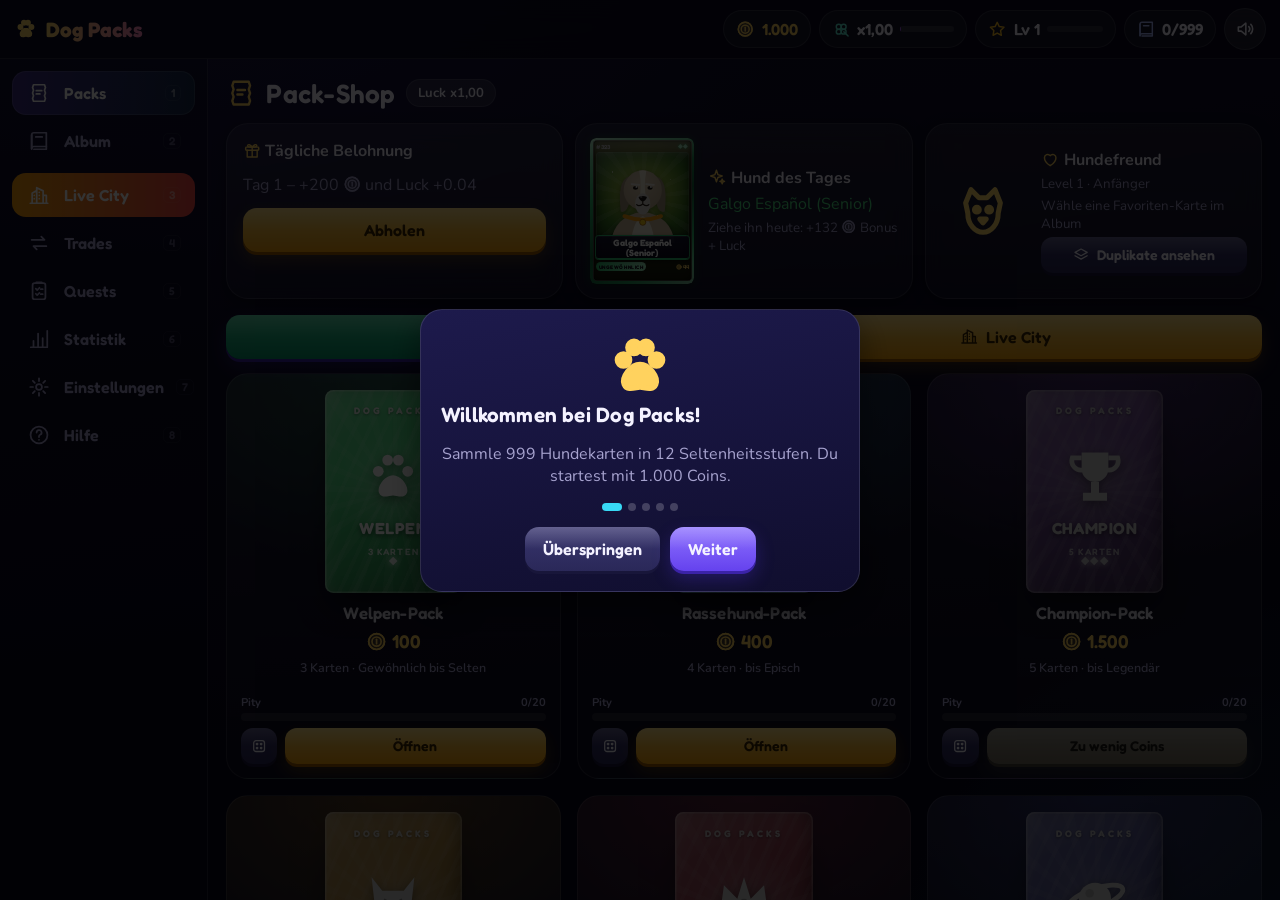
==== commit 2e6aa3af: "City Go: seed traffic and pedestrians around the player at start, larger people, more agents Co-Auth" ====
--- a/dog.html
+++ b/dog.html
@@ -3432,6 +3432,210 @@
   return { ITEMS, ricon, count, give, use, spawnCard, pick, encounter, bagModal, spin, stopReady, stopLeft, arena, arenaReady, arenaLeft, walkBonus, g };
 })();
 
+/* ------------------------------ CityLife: echte Fahrzeuge (fahrend + parkend), Passanten, Hundebesitzer ------------------------------ */
+const CityLife = (() => {
+  const PAINT = ['#b3261e', '#1f2a37', '#e8ebef', '#8e9aa5', '#2b6cb0', '#111827', '#f3f4f6', '#a16207', '#166534', '#9ca3af', '#f8fafc', '#b45309', '#3f4a5a', '#7c2d12', '#cbd5e1', '#4b5563'];
+  const SP = {
+    hatch: { L: 3.95, W: 1.74, h0: 0.26, bh: 0.62, cabZ: -0.18, cabL: 2.05, cabH: 0.55, wr: 0.31 },
+    sedan: { L: 4.65, W: 1.82, h0: 0.26, bh: 0.62, cabZ: -0.1, cabL: 2.1, cabH: 0.5, wr: 0.33 },
+    suv: { L: 4.55, W: 1.92, h0: 0.4, bh: 0.78, cabZ: -0.22, cabL: 2.6, cabH: 0.72, wr: 0.39 },
+    van: { L: 5.3, W: 1.96, h0: 0.38, bh: 1.55, wr: 0.36, van: 1 },
+    taxi: { L: 4.65, W: 1.82, h0: 0.26, bh: 0.62, cabZ: -0.1, cabL: 2.1, cabH: 0.5, wr: 0.33 },
+    police: { L: 4.65, W: 1.82, h0: 0.26, bh: 0.62, cabZ: -0.1, cabL: 2.1, cabH: 0.5, wr: 0.33 },
+    bus: { L: 11.8, W: 2.52, h0: 0.42, bh: 2.7, wr: 0.5, bus: 1 },
+    truck: { L: 7.4, W: 2.4, h0: 0.5, bh: 1.3, wr: 0.46, truck: 1 }
+  };
+  let WH = null; const wheelGeo = () => WH || (WH = new THREE.CylinderGeometry(1, 1, 1, 8));
+  const mtx = (...a) => G3.mtx(...a).clone();
+
+  /* Fahrzeug-Teile im lokalen System (Front = +z) */
+  function carParts(type, hex, hubs) {
+    const s = SP[type] || SP.hatch, B = G3.GEO.box, W = wheelGeo(), P = [], L = s.L, Wd = s.W, y0 = s.h0, GL = '#22364b', DK = '#15181d';
+    const add = (geo, x, y, z, sx, sy, sz, col, ry, rx, rz) => P.push([geo, mtx(x, y, z, sx, sy, sz, ry || 0, rx || 0, rz || 0), col]);
+    const wheel = (x, z, r, w) => { add(W, x, r, z, r, w, r, DK, 0, 0, Math.PI / 2); if (hubs) add(W, x + Math.sign(x) * 0.02, r, z, r * 0.52, w + 0.02, r * 0.52, '#c9ced6', 0, 0, Math.PI / 2); };
+    if (s.bus) {
+      add(B, 0, y0 + 0.2 + s.bh / 2, 0, Wd, s.bh, L, hex); add(B, 0, y0 + 0.12, 0, Wd - 0.1, 0.3, L - 0.2, DK);
+      add(B, 0, y0 + 1.95, -0.3, Wd + 0.03, 0.95, L - 2.2, GL); add(B, 0, y0 + 2.0, L / 2 + 0.01, Wd - 0.24, 1.05, 0.05, GL);
+      add(B, 0, y0 + 2.88, 0, Wd - 0.1, 0.1, L - 0.3, '#e5e7eb'); add(B, 0, y0 + 2.62, L / 2 + 0.02, 1.2, 0.22, 0.05, '#f59e0b');
+      add(B, Wd / 2 + 0.01, y0 + 1.1, 3.6, 0.04, 1.8, 1.1, GL); add(B, Wd / 2 + 0.01, y0 + 1.1, 1.2, 0.04, 1.8, 1.1, GL);
+      add(B, -0.7, y0 + 0.65, L / 2 + 0.02, 0.4, 0.2, 0.05, '#fff6d0'); add(B, 0.7, y0 + 0.65, L / 2 + 0.02, 0.4, 0.2, 0.05, '#fff6d0'); add(B, -0.9, y0 + 0.65, -L / 2 - 0.02, 0.35, 0.2, 0.05, '#c81e1e'); add(B, 0.9, y0 + 0.65, -L / 2 - 0.02, 0.35, 0.2, 0.05, '#c81e1e');
+      add(B, 0, y0 + 0.5, L / 2 + 0.03, 1.1, 0.3, 0.04, '#fff', 0); [[1.1, 3.9], [-1.1, 3.9], [1.1, -3.4], [-1.1, -3.4], [1.1, -4.5], [-1.1, -4.5]].forEach(w => wheel(w[0], w[1], s.wr, 0.3)); return P;
+    }
+    if (s.truck) {
+      add(B, 0, y0 + 0.9, -1.2, Wd, 2.5, 5.0, '#f1f5f9'); add(B, 0, y0 + 0.5, 2.4, Wd - 0.1, 1.6, 2.0, hex); add(B, 0, y0 + 1.1, 3.41, Wd - 0.3, 0.8, 0.05, GL); add(B, 0, y0 + 0.1, 0, Wd - 0.2, 0.3, L, DK);
+      add(B, -0.8, y0 + 0.5, 3.42, 0.35, 0.18, 0.05, '#fff6d0'); add(B, 0.8, y0 + 0.5, 3.42, 0.35, 0.18, 0.05, '#fff6d0'); add(B, -0.9, y0 + 0.3, -3.72, 0.35, 0.2, 0.05, '#c81e1e'); add(B, 0.9, y0 + 0.3, -3.72, 0.35, 0.2, 0.05, '#c81e1e');
+      [[1.0, 2.6], [-1.0, 2.6], [1.0, -2.2], [-1.0, -2.2], [1.0, -3.0], [-1.0, -3.0]].forEach(w => wheel(w[0], w[1], s.wr, 0.3)); return P;
+    }
+    if (s.van) {
+      add(B, 0, y0 + 0.2 + s.bh / 2, 0, Wd, s.bh, L, hex); add(B, 0, y0 + 0.12, 0, Wd - 0.1, 0.3, L - 0.2, DK); add(B, 0, y0 + 1.5, 1.45, Wd - 0.16, 0.72, 0.08, GL); add(B, 0, y0 + 1.15, L / 2 + 0.01, 1.2, 0.3, 0.05, DK);
+      add(B, Wd / 2 + 0.01, y0 + 1.5, 1.35, 0.04, 0.6, 1.0, GL); add(B, -Wd / 2 - 0.01, y0 + 1.5, 1.35, 0.04, 0.6, 1.0, GL);
+      add(B, -0.65, y0 + 0.72, L / 2 + 0.02, 0.4, 0.2, 0.05, '#fff6d0'); add(B, 0.65, y0 + 0.72, L / 2 + 0.02, 0.4, 0.2, 0.05, '#fff6d0'); add(B, -0.8, y0 + 0.8, -L / 2 - 0.02, 0.3, 0.4, 0.05, '#c81e1e'); add(B, 0.8, y0 + 0.8, -L / 2 - 0.02, 0.3, 0.4, 0.05, '#c81e1e');
+      add(B, -Wd / 2 - 0.02, y0 + 1.5, 1.9, 0.12, 0.2, 0.1, DK); add(B, Wd / 2 + 0.02, y0 + 1.5, 1.9, 0.12, 0.2, 0.1, DK);
+      [[0.88, 1.7], [-0.88, 1.7], [0.88, -1.6], [-0.88, -1.6]].forEach(w => wheel(w[0], w[1], s.wr, 0.26)); return P;
+    }
+    const top = y0 + 0.2 + s.bh, cz = s.cabZ, cL = s.cabL, cH = s.cabH, cw = Wd - 0.18;
+    add(B, 0, y0 + 0.08, 0, Wd - 0.12, 0.24, L - 0.3, DK); add(B, 0, y0 + 0.2 + s.bh / 2, 0, Wd, s.bh, L, hex);
+    add(B, 0, top - 0.02, L / 2 - 0.55, Wd - 0.06, 0.06, 1.0, DarkenHex(hex));                                 // Motorhaube (leicht abgesetzt)
+    add(B, 0, top + cH / 2, cz, cw, cH, cL, GL); add(B, 0, top + cH, cz - 0.05, cw - 0.06, 0.07, cL - 0.55, hex);
+    [[1, 1], [-1, 1], [1, -1], [-1, -1]].forEach(q => add(B, q[0] * (cw / 2 - 0.02), top + cH / 2, cz + q[1] * (cL / 2 - 0.04), 0.07, cH, 0.08, hex));
+    add(B, 0, top + cH / 2 + 0.02, cz + cL / 2 + 0.11, cw - 0.04, cH * 0.85, 0.06, GL, 0, -0.55);                // Windschutzscheibe (geneigt)
+    add(B, 0, top + cH / 2 + 0.02, cz - cL / 2 - 0.12, cw - 0.06, cH * 0.8, 0.06, GL, 0, 0.5);                   // Heckscheibe
+    add(B, -Wd / 2 + 0.28, y0 + 0.62, L / 2 + 0.02, 0.4, 0.15, 0.05, '#fff6d0'); add(B, Wd / 2 - 0.28, y0 + 0.62, L / 2 + 0.02, 0.4, 0.15, 0.05, '#fff6d0');
+    add(B, -Wd / 2 + 0.28, y0 + 0.62, -L / 2 - 0.02, 0.4, 0.14, 0.05, '#c81e1e'); add(B, Wd / 2 - 0.28, y0 + 0.62, -L / 2 - 0.02, 0.4, 0.14, 0.05, '#c81e1e');
+    add(B, 0, y0 + 0.32, L / 2 + 0.03, Wd - 0.1, 0.2, 0.08, '#2a2f38'); add(B, 0, y0 + 0.32, -L / 2 - 0.03, Wd - 0.1, 0.2, 0.08, '#2a2f38'); add(B, 0, y0 + 0.56, L / 2 + 0.03, 0.7, 0.16, 0.04, '#20242c'); add(B, 0, y0 + 0.32, L / 2 + 0.08, 0.5, 0.12, 0.02, '#f3f4f6');
+    add(B, -Wd / 2 - 0.08, top + 0.15, cz + cL / 2 - 0.2, 0.14, 0.12, 0.1, hex); add(B, Wd / 2 + 0.08, top + 0.15, cz + cL / 2 - 0.2, 0.14, 0.12, 0.1, hex);
+    [1, -1].forEach(sg => { add(B, sg * (Wd / 2 + 0.005), y0 + 0.2 + s.bh * 0.5, cz + 0.6, 0.02, s.bh * 0.8, 0.03, DarkenHex(hex)); add(B, sg * (Wd / 2 + 0.005), y0 + 0.2 + s.bh * 0.5, cz - 0.55, 0.02, s.bh * 0.8, 0.03, DarkenHex(hex)); });
+    if (type === 'taxi') add(B, 0, top + cH + 0.16, cz, 0.55, 0.2, 0.22, '#fde047');
+    if (type === 'police') { add(B, 0, y0 + 0.2 + s.bh * 0.45, 0, Wd + 0.01, 0.22, L * 0.7, '#1c7a4c'); add(B, -0.22, top + cH + 0.1, cz, 0.4, 0.12, 0.22, '#1d4ed8'); add(B, 0.22, top + cH + 0.1, cz, 0.4, 0.12, 0.22, '#1d4ed8'); }
+    const wz = L / 2 - 0.78; [[1, wz], [-1, wz], [1, -wz], [-1, -wz]].forEach(w => wheel(w[0] * (Wd / 2 - 0.12), w[1], s.wr, 0.22));
+    return P;
+  }
+  function DarkenHex(h) { return DogArt.shade(h, -0.16); }
+  const typeOf = (r, big) => { const k = r(); return big && k < 0.06 ? 'bus' : big && k < 0.1 ? 'truck' : k < 0.3 ? 'hatch' : k < 0.52 ? 'sedan' : k < 0.72 ? 'suv' : k < 0.82 ? 'van' : k < 0.9 ? 'taxi' : k < 0.93 ? 'police' : 'hatch'; };
+  const colorOf = (type, r) => type === 'taxi' ? '#f2e6c8' : type === 'police' ? '#e8eef2' : type === 'bus' ? ['#d9362b', '#f2b705', '#e5e7eb', '#2563eb'][Math.floor(r() * 4)] : type === 'truck' ? ['#1d4ed8', '#dc2626', '#16a34a', '#f59e0b'][Math.floor(r() * 4)] : type === 'van' ? ['#f8fafc', '#e5e7eb', '#f59e0b', '#94a3b8'][Math.floor(r() * 4)] : PAINT[Math.floor(r() * PAINT.length)];
+  function staticCar(cmb, x, z, ry, type, hex) {
+    const parts = carParts(type, hex, false), w = new THREE.Matrix4().compose(new THREE.Vector3(x, 0.07, z), new THREE.Quaternion().setFromAxisAngle(new THREE.Vector3(0, 1, 0), ry), new THREE.Vector3(1, 1, 1)), m = new THREE.Matrix4();
+    parts.forEach(p => { m.multiplyMatrices(w, p[1]); cmb.add(p[0], m, p[2]); });
+  }
+
+  /* ---------- Parkende Autos ---------- */
+  function parked(c, ways, avoid, centre) {
+    let n = 0; const cap = 160, dist = w => Math.min(...w.pts.map(q => Math.hypot(q[0] - centre.x, q[1] - centre.z)));
+    const order = ways.filter(w => w.car && !w.bridge && (w.pkL || w.pkR)).map(w => [dist(w), w]).sort((a, b) => a[0] - b[0]).map(q => q[1]);
+    for (const w of order) {
+      if (!w.car || w.bridge || (!w.pkL && !w.pkR)) continue;
+      for (let i = 0; i < w.pts.length - 1 && n < cap; i++) {
+        const [x0, z0] = w.pts[i], [x1, z1] = w.pts[i + 1], dx = x1 - x0, dz = z1 - z0, L = Math.hypot(dx, dz); if (L < 8) continue; const ux = dx / L, uz = dz / L, nx = -uz, nz = ux;
+        if (Math.hypot(x0 - centre.x, z0 - centre.z) > 300) continue;
+        [[1, w.pkR], [-1, w.pkL]].forEach(([sd, pk]) => {
+          if (!pk) return; const dens = pk === 2 ? 0.32 : 0.55;
+          for (let t = (i === 0 ? 10 : 4) + c.rnd() * 2; t < L - (i === w.pts.length - 2 ? 10 : 4); t += 5.6 + c.rnd() * 2.2) {
+            if (c.rnd() > dens || n >= cap) continue; const off = (w.w / 2 + 1.1) * sd, px = x0 + ux * t + nx * off, pz = z0 + uz * t + nz * off;
+            if (avoid.some(a => Math.hypot(a[0] - px, a[1] - pz) < 6)) continue; if (c.bld.some(b => px > b.minx && px < b.maxx && pz > b.minz && pz < b.maxz && c.inPoly(px, pz, b.pts))) continue;
+            const type = typeOf(c.rnd, false), hex = colorOf(type, c.rnd), ry = Math.atan2(ux, uz) + (sd < 0 ? Math.PI : 0) + (c.rnd() - 0.5) * 0.06; staticCar(c.det, px + (c.rnd() - 0.5) * 0.3, pz + (c.rnd() - 0.5) * 0.3, ry, type, hex); n++;
+          }
+        });
+      }
+    }
+    return n;
+  }
+
+  /* ---------- Straßennetz ---------- */
+  const VMAX = { motorway: 22, trunk: 19, primary: 13.5, secondary: 12, tertiary: 10.5, unclassified: 9, residential: 8, living_street: 3.8, service: 4.5, road: 8 };
+  function buildGraph(ways, sigKeys) {
+    const nodes = new Map(), edges = [];
+    const node = (k, x, z) => { let n = nodes.get(k); if (!n) { n = { k, x, z, out: [], sig: sigKeys.has(k), off: ((x * 7.3 + z * 3.1) % 28 + 28) % 28 }; nodes.set(k, n); } return n; };
+    for (const w of ways) {
+      if (!w.drive && !w.walk) continue;
+      for (let i = 0; i < w.pts.length - 1; i++) {
+        const [x0, z0] = w.pts[i], [x1, z1] = w.pts[i + 1], dx = x1 - x0, dz = z1 - z0, L = Math.hypot(dx, dz); if (L < 0.4) continue;
+        const a = node(w.keys[i], x0, z0), b = node(w.keys[i + 1], x1, z1), ux = dx / L, uz = dz / L;
+        const mk = (A, Bn, ax, az, bx, bz, ex, ez, dr, wk, ow) => { const e = { a: A, b: Bn, x0: ax, z0: az, x1: bx, z1: bz, L, ux: ex, uz: ez, nx: -ez, nz: ex, w: w.w, pkL: w.pkL, pkR: w.pkR, vmax: w.vmax, drive: dr, walk: wk, ow, lanes: w.lanes, hw: w.hw, swm: w.swm, big: w.w >= 6.5 }; edges.push(e); A.out.push(e); return e; };
+        const fw = w.oneway === -1 ? false : true, bw = w.oneway === 1 ? false : true;
+        if (w.drive) { if (fw) mk(a, b, x0, z0, x1, z1, ux, uz, true, false, w.oneway !== 0); if (bw) mk(b, a, x1, z1, x0, z0, -ux, -uz, true, false, w.oneway !== 0); }
+        if (w.walk) { mk(a, b, x0, z0, x1, z1, ux, uz, false, true, false); mk(b, a, x1, z1, x0, z0, -ux, -uz, false, true, false); }
+      }
+    }
+    nodes.forEach(n => { n.dd = n.out.filter(o => o.drive).length; });
+    return { nodes, edges, drive: edges.filter(e => e.drive), walk: edges.filter(e => e.walk) };
+  }
+  const wrapA = a => Math.atan2(Math.sin(a), Math.cos(a));
+  const pointOn = (e, s, off) => [e.x0 + e.ux * s + e.nx * off, e.z0 + e.uz * s + e.nz * off];
+  function pickNext(e, kind, r) {
+    const cand = e.b.out.filter(o => (kind === 'drive' ? o.drive : o.walk) && o.b !== e.a); const list = cand.length ? cand : e.b.out.filter(o => (kind === 'drive' ? o.drive : o.walk));
+    if (!list.length) return null; let tot = 0; const ws = list.map(o => { const wgt = 0.35 + Math.max(0, e.ux * o.ux + e.uz * o.uz) * 1.2 + (o.hw === e.hw ? 0.3 : 0); tot += wgt; return wgt; }); let k = r() * tot, i = 0; while (i < list.length - 1 && k > ws[i]) { k -= ws[i]; i++; } return list[i];
+  }
+
+  /* ---------- Figuren ---------- */
+  const SKIN = ['#f1c9a5', '#e2b48c', '#c68b63', '#8d5a3b', '#f5d6b8'], HAIR = ['#2b1d12', '#5a3b22', '#a8794a', '#d9b36c', '#1b1412', '#7b7b7b', '#8a3b20'], SHIRT = ['#e11d48', '#2563eb', '#16a34a', '#f59e0b', '#7c3aed', '#0ea5e9', '#f97316', '#e5e7eb', '#111827', '#14b8a6', '#be185d'], PANTS = ['#1f2937', '#334155', '#4b5563', '#1e3a8a', '#6b4f33', '#111827', '#7a8794'];
+  function npcPerson(r, scale) {
+    const B = G3.GEO, mt = G3.mtx, pick = a => a[Math.floor(r() * a.length)], skin = pick(SKIN), shirt = pick(SHIRT), pants = pick(PANTS), hair = pick(HAIR), jacket = r() < 0.3;
+    const g = new THREE.Group(), body = new G3.MB().add(B.sph, mt(0, 1.62, 0, 0.36, 0.35, 0.34), skin).add(B.cap, mt(0, 1.64, -0.01, 0.38, 0.36, 0.37, 0, -0.18), hair).add(B.cyl, mt(0, 1.04, 0, 0.27, 0.62, 0.22), shirt).add(B.sph, mt(0, 1.35, 0, 0.27, 0.12, 0.22), shirt).add(B.cyl, mt(0, 0.77, 0, 0.28, 0.12, 0.23), pants);
+    if (r() < 0.2) body.add(B.cyl, mt(0, 1.84, 0, 0.3, 0.16, 0.3), pick(SHIRT));
+    if (r() < 0.25) body.add(B.box, mt(0, 1.1, -0.27, 0.4, 0.5, 0.18), pick(['#374151', '#92400e', '#1d4ed8']));
+    [-1, 1].forEach(sd => body.add(B.cyl6, mt(sd * 0.34, 1.12, 0, 0.085, 0.5, 0.085), jacket ? '#475569' : shirt).add(B.sphLo, mt(sd * 0.34, 0.86, 0, 0.085, 0.085, 0.085), skin));
+    const bm = body.build(G3.vcMat(), false); bm.matrixAutoUpdate = true; g.add(bm);
+    const legs = [-0.13, 0.13].map(x => { const p = new THREE.Group(); p.position.set(x, 0.66, 0); const m = new G3.MB().add(B.cyl6, mt(0, -0.29, 0, 0.09, 0.58, 0.09), pants).add(B.sphLo, mt(0, -0.58, 0.05, 0.11, 0.07, 0.15), '#2b2b33').build(G3.vcMat(), false); m.matrixAutoUpdate = true; p.add(m); g.add(p); return p; });
+    g.scale.setScalar(scale || 1.1); return { g, legs, body: bm };
+  }
+  const idleBlobMat = () => null;
+
+  /* ---------- Simulation ---------- */
+  function create(grp, o) {
+    const graph = buildGraph(o.ways, o.sig), cen = o.cen, rnd = mulberry32(hashStr('life' + Math.round(cen.x) + ',' + Math.round(cen.z))), mob = Device.isMobile();
+    const root = new THREE.Group(); grp.add(root);
+    let maxCars = mob ? 26 : 38, maxPeds = mob ? 16 : 24, seeded = false; const baseC = maxCars, baseP = maxPeds, cars = [], peds = [], tmpl = new Map(), disposables = []; let T = 0, spawnT = 0, nextId = 1;
+    const getTemplate = (type, hex) => { const k = type + hex; let m = tmpl.get(k); if (!m) { const mb = new G3.MB(); carParts(type, hex, true).forEach(p => mb.add(p[0], p[1], p[2])); m = mb.build(G3.vcMat(), false); m.matrixAutoUpdate = true; m.userData.own = true; tmpl.set(k, m); disposables.push(m.geometry); } return m; };
+    const idle = [];
+    (o.stops || []).slice(0, 8).forEach((s, i) => { for (let k = 0; k < 1 + (i % 2); k++) { const pr = npcPerson(rnd, 1.45); pr.g.position.set(s[0] + 1.2 + k * 0.7, 0.05, s[1] + 1.2 + k * 0.4); pr.g.rotation.y = rnd() * 6.28; pr.g.visible = false; root.add(pr.g); idle.push(pr); } });
+    function spawn(kind, pos, dmin, dmax) {
+      dmin = dmin || 95; dmax = dmax || 260;
+      const pool = kind === 'drive' ? graph.drive : graph.walk; if (!pool.length) return null;
+      for (let tries = 0; tries < 40; tries++) {
+        const e = pool[Math.floor(rnd() * pool.length)], mx = (e.x0 + e.x1) / 2, mz = (e.z0 + e.z1) / 2, d = Math.hypot(mx - pos.x, mz - pos.z); if (d < dmin || d > dmax) continue;
+        const s = rnd() * e.L; if (kind === 'drive') { if (cars.some(c => c.e === e && Math.abs(c.s - s) < 12)) continue; }
+        const nx = pickNext(e, kind, rnd); if (!nx) continue;
+        if (kind === 'drive') {
+          const type = typeOf(rnd, e.big && (e.hw === 'primary' || e.hw === 'secondary' || e.hw === 'tertiary')), hex = colorOf(type, rnd), mesh = getTemplate(type, hex).clone(), g = new THREE.Group(); g.add(mesh); root.add(g);
+          const a = { id: nextId++, kind, e, next: nx, s, v: 0, off: 0, x: 0, z: 0, h: Math.atan2(e.ux, e.uz), g, type, len: SP[type].L, fac: 0.82 + rnd() * 0.22, lane: Math.floor(rnd() * 3) };
+          const p = pointOn(e, s, laneOff(a, e)); a.x = p[0]; a.z = p[1]; a.off = laneOff(a, e); a.v = e.vmax * a.fac * 0.8; g.position.set(a.x, 0.07, a.z); g.rotation.y = a.h; cars.push(a); return a;
+        } else {
+          const pr = npcPerson(rnd, 1.45); root.add(pr.g); const side = rnd() < 0.5 ? 1 : -1, a = { id: nextId++, kind, e, next: nx, s, v: 1.15 + rnd() * 0.45, off: 0, x: 0, z: 0, h: Math.atan2(e.ux, e.uz), g: pr.g, legs: pr.legs, side, ph: rnd() * 6, dog: null, len: 0.6 };
+          a.off = walkOff(a, e); const p = pointOn(e, s, a.off); a.x = p[0]; a.z = p[1]; pr.g.position.set(a.x, 0.05, a.z);
+          if (rnd() < 0.22) { const d = G3.makeDog(['#c58b4e', '#e8d9b8', '#3b2a1a', '#9a9a9a'][Math.floor(rnd() * 4)]); d.g.scale.setScalar(1.15); d.g.position.set(a.x + 0.9, 0.05, a.z); root.add(d.g); a.dog = d; }
+          peds.push(a); return a;
+        }
+      }
+      return null;
+    }
+    function laneOff(a, e) { if (!e.ow) return Math.max(1.2, Math.min(3.2, e.w / 4)); const ln = Math.max(1, e.lanes || (e.w >= 10 ? 3 : e.w >= 6.5 ? 2 : 1)); return (((a.lane % ln) + 0.5) / ln - 0.5) * e.w; }
+    function walkOff(a, e) { if (e.hw === 'footway' || e.hw === 'path' || e.hw === 'pedestrian' || e.hw === 'cycleway' || e.hw === 'steps' || e.hw === 'track') return (a.side || 1) * 0.4; return a.side * (e.w / 2 + (a.side > 0 ? e.pkR : e.pkL) + 0.7); }
+    const isRed = (n, e) => { if (!n.sig) return false; const ph = (T + n.off) % 28, ax = Math.abs(e.ux) > Math.abs(e.uz) ? 0 : 1; return ax === 0 ? ph > 13 : ph <= 14; };
+    function drop(list, i) { const a = list[i]; root.remove(a.g); if (a.dog) root.remove(a.dog.g); list.splice(i, 1); }
+    function stepCar(a, dt, i) {
+      const e = a.e, dEnd = e.L - a.s; let vt = e.vmax * a.fac;
+      /* Kurven / Kreuzungen */
+      if (a.next) { const nxt = a.next, turn = Math.acos(clamp(e.ux * nxt.ux + e.uz * nxt.uz, -1, 1)), turnV = turn > 1.2 ? 3.4 : turn > 0.6 ? 5.2 : turn > 0.25 ? 8 : 99, deg = e.b.dd; const vj = Math.min(turnV, deg > 2 ? 6.5 : 99); if (dEnd < 26) vt = Math.min(vt, vj + Math.max(0, dEnd - 4) * 0.55); }
+      else if (dEnd < 20) vt = Math.min(vt, 2 + dEnd * 0.3);
+      if (e.b.sig && isRed(e.b, e) && dEnd > 2.5) { if (dEnd < 45) vt = Math.min(vt, Math.sqrt(Math.max(0, 2 * 3.2 * (dEnd - 5)))); }
+      /* Abstand zum Vordermann */
+      let gap = 99; for (const o of cars) { if (o === a) continue; let g2 = 99; if (o.e === e && o.s > a.s) g2 = o.s - a.s; else if (a.next && o.e === a.next) g2 = dEnd + o.s; else if (o.e.a === e.b && o.e.b !== e.a && o.s < 8) g2 = dEnd + o.s; if (g2 < 99) { g2 -= (a.len + o.len) / 2 + 1.5; if (g2 < gap) gap = g2; } }
+      if (gap < 40) vt = Math.min(vt, Math.max(0, (gap - 1.2) * 0.9));
+      const acc = vt > a.v ? 2.4 : 6.5; a.v += clamp(vt - a.v, -acc * dt, acc * dt); if (a.v < 0.02) a.v = 0;
+      const offT = laneOff(a, e); a.off += clamp(offT - a.off, -1.6 * dt, 1.6 * dt);
+      /* Lenken (Pure-Pursuit) */
+      const look = Math.max(3.2, a.v * 0.7), sl = a.s + look; let tp; if (sl <= e.L || !a.next) tp = pointOn(e, Math.min(sl, e.L + 3), a.off); else tp = pointOn(a.next, Math.min(sl - e.L, a.next.L), laneOff(a, a.next));
+      const des = Math.atan2(tp[0] - a.x, tp[1] - a.z), dh = wrapA(des - a.h), rate = 2.4 + a.v * 0.04; a.h += clamp(dh, -rate * dt, rate * dt);
+      a.x += Math.sin(a.h) * a.v * dt; a.z += Math.cos(a.h) * a.v * dt;
+      a.s = (a.x - e.x0) * e.ux + (a.z - e.z0) * e.uz;
+      if (a.s >= e.L - 0.3 && a.next) { a.e = a.next; a.next = pickNext(a.e, 'drive', rnd); a.s = Math.max(0, (a.x - a.e.x0) * a.e.ux + (a.z - a.e.z0) * a.e.uz); }
+      else if (a.s > e.L + 4 && !a.next) return false;
+      a.g.position.set(a.x, 0.07, a.z); a.g.rotation.y = a.h; return true;
+    }
+    function stepPed(a, dt) {
+      const e = a.e; a.s += 0; const look = 1.8, sl = a.s + look; let tp; if (sl <= e.L || !a.next) tp = pointOn(e, Math.min(sl, e.L + 1), walkOff(a, e)); else tp = pointOn(a.next, Math.min(sl - e.L, a.next.L), walkOff(a, a.next));
+      const des = Math.atan2(tp[0] - a.x, tp[1] - a.z), dh = wrapA(des - a.h); a.h += clamp(dh, -6 * dt, 6 * dt); a.x += Math.sin(a.h) * a.v * dt; a.z += Math.cos(a.h) * a.v * dt; a.s = (a.x - e.x0) * e.ux + (a.z - e.z0) * e.uz;
+      if (a.s >= e.L - 0.2) { if (a.next) { a.e = a.next; a.next = pickNext(a.e, 'walk', rnd); a.s = Math.max(0, (a.x - a.e.x0) * a.e.ux + (a.z - a.e.z0) * a.e.uz); } else return false; }
+      a.ph += a.v * dt * 3.4; const sw = Math.sin(a.ph) * 0.7; a.legs[0].rotation.x = sw; a.legs[1].rotation.x = -sw; a.g.position.set(a.x, 0.05 + Math.abs(Math.sin(a.ph)) * 0.04, a.z); a.g.rotation.y = a.h;
+      if (a.dog) { const d = a.dog, bx = a.x - Math.sin(a.h) * 1.4 + Math.cos(a.h) * 0.8, bz = a.z - Math.cos(a.h) * 1.4 - Math.sin(a.h) * 0.8, dx = bx - d.g.position.x, dz = bz - d.g.position.z, dd = Math.hypot(dx, dz); if (dd > 0.05) { const st = Math.min(dd, (a.v * 1.15 + dd * 3) * dt); d.g.position.x += dx / dd * st; d.g.position.z += dz / dd * st; let ry = Math.atan2(dx, dz) - d.g.rotation.y; ry = wrapA(ry); d.g.rotation.y += ry * Math.min(1, dt * 8); } const q = Math.sin(T * 14) * 0.7 * Math.min(1, dd * 2); d.legs[0].rotation.x = q; d.legs[3].rotation.x = q; d.legs[1].rotation.x = -q; d.legs[2].rotation.x = -q; d.tail.rotation.z = Math.sin(T * 9) * 0.4; }
+      return true;
+    }
+    function update(dt, pos) {
+      T += dt; spawnT -= dt;
+      if (!seeded) { seeded = true; for (let i = 0; i < maxCars * 4 && cars.length < maxCars; i++) spawn('drive', pos, 18, 200); for (let i = 0; i < maxPeds * 4 && peds.length < maxPeds; i++) spawn('walk', pos, 10, 170); }
+      while (cars.length > maxCars + 2) drop(cars, cars.length - 1); while (peds.length > maxPeds + 2) drop(peds, peds.length - 1);
+      if (spawnT <= 0) { spawnT = 0.25; if (cars.length < maxCars && graph.drive.length) spawn('drive', pos); if (peds.length < maxPeds && graph.walk.length) spawn('walk', pos); }
+      for (let i = cars.length - 1; i >= 0; i--) { const a = cars[i], d = Math.hypot(a.x - pos.x, a.z - pos.z); if (d > 320) { drop(cars, i); continue; } if (!stepCar(a, dt, i)) { drop(cars, i); continue; } a.g.visible = d < 280; }
+      for (let i = peds.length - 1; i >= 0; i--) { const a = peds[i], d = Math.hypot(a.x - pos.x, a.z - pos.z); if (d > 260) { drop(peds, i); continue; } if (d > 190) { a.g.visible = false; if (a.dog) a.dog.g.visible = false; if (!stepPed(a, dt)) drop(peds, i); continue; } a.g.visible = true; if (a.dog) a.dog.g.visible = true; if (!stepPed(a, dt)) drop(peds, i); }
+      for (const p of idle) p.g.visible = Math.hypot(p.g.position.x - pos.x, p.g.position.z - pos.z) < 110;
+    }
+    function dispose() { disposables.forEach(g => g.dispose()); }
+    function setLoad(k) { maxCars = Math.max(6, Math.round(baseC * k)); maxPeds = Math.max(4, Math.round(baseP * k)); }
+    return { root, update, dispose, setLoad, graph, get agents() { return { cars, peds }; }, get counts() { return { cars: cars.length, peds: peds.length, edges: graph.edges.length, idle: idle.length }; } };
+  }
+  return { carParts, typeOf, colorOf, staticCar, parked, create, buildGraph, VMAX, SP };
+})();
+
 /* ------------------------------ OSM-Details: Straßenmöbel, Überwege, Türen, Gleise, Autos, Spielplätze, Namen ------------------------------ */
 const OsmDetail = (() => {
   const AREA = { farmland: '#e3dfae', farmyard: '#d9d0b2', orchard: '#c7dc9d', vineyard: '#bdd08e', allotments: '#cbdca3', construction: '#cdbfa8', brownfield: '#d3c6a6', railway: '#d0cdc6', education: '#ecefe2', military: '#d9d7c4', quarry: '#cfc8b8', garages: '#cfd0d6', plant_nursery: '#cfe6b5', flowerbed: '#e8c6d8' };
@@ -3445,12 +3649,7 @@
   const cen = pts => [pts.reduce((a, q) => a + q[0], 0) / pts.length, pts.reduce((a, q) => a + q[1], 0) / pts.length];
 
   /* ---------- Fahrzeuge ---------- */
-  function carAt(c, x, z, ry, hex) {
-    const D = c.det, B = G3.GEO.box, dk = '#1d222b';
-    D.add(B, mt(x, 0.32, z, 1.72, 0.34, 4.0, ry), dk).add(B, mt(x, 0.7, z, 1.8, 0.55, 4.2, ry), hex);
-    const s = Math.sin(ry), co = Math.cos(ry), ox = s * -0.15, oz = co * -0.15;
-    D.add(B, mt(x + ox, 1.2, z + oz, 1.55, 0.5, 2.1, ry), '#2b3a4d').add(B, mt(x + ox, 1.5, z + oz, 1.5, 0.08, 2.0, ry), hex);
-  }
+  function carAt(c, x, z, ry, hex) { const type = CityLife.typeOf(c.rnd, false); CityLife.staticCar(c.det, x, z, ry, type, CityLife.colorOf(type, c.rnd)); }
   function parkedFill(c, pts) {
     const ar = Math.abs(c.polyArea(pts)); if (ar < 70 || c.carN.n > 150) return; const o = c.obb(pts); if (!o) return; const cs = Math.cos(o.t), sn = Math.sin(o.t); let k = 0;
     const W = (u, v) => [u * cs - v * sn, u * sn + v * cs], long = (o.u1 - o.u0) >= (o.v1 - o.v0);
@@ -3716,6 +3915,7 @@
   function polyArea(p) { let a = 0; for (let i = 0; i < p.length; i++) { const q = p[(i + 1) % p.length]; a += p[i][0] * q[1] - q[0] * p[i][1]; } return a / 2; }
   function inPoly(x, z, p) { let c = false; for (let i = 0, j = p.length - 1; i < p.length; j = i++) { if (((p[i][1] > z) !== (p[j][1] > z)) && (x < (p[j][0] - p[i][0]) * (z - p[i][1]) / (p[j][1] - p[i][1]) + p[i][0])) c = !c; } return c; }
   function pushQuad(mb, a, b, c2, d, hex, y) { const col = G3.lin(hex); [a, c2, b, a, d, c2].forEach(q => { mb.p.push(q[0], y, q[1]); mb.n.push(0, 1, 0); mb.c.push(col.r, col.g, col.b); mb.u.push(0, 0); }); }
+  function lineQuad(mb, ax, az, bx, bz, w, hex, y) { const dx = bx - ax, dz = bz - az, L = Math.hypot(dx, dz); if (L < 0.01) return; const nx = -dz / L * w / 2, nz = dx / L * w / 2; pushQuad(mb, [ax + nx, az + nz], [ax - nx, az - nz], [bx - nx, bz - nz], [bx + nx, bz + nz], hex, y); }
   const yieldUI = () => new Promise(r => setTimeout(r, 0));
   async function buildC(cmb, mat) { const g = new THREE.Group(); for (const b of [...cmb.m.values()]) { g.add(b.build(mat, false)); await my(); } cmb.m.clear(); return g; }
   let _ly = 0; const my = () => performance.now() - _ly > 8 ? yieldUI().then(() => { _ly = performance.now(); }) : null;
@@ -3725,7 +3925,7 @@
     const toLoc = g => g.map(q => { const v = toXY(q.lat, q.lon); return [v.x, v.z]; });
     const flatPoly = (pts, hex, y) => { try { if (pts.length < 3) return; const cx = pts.reduce((a, q) => a + q[0], 0) / pts.length, cz = pts.reduce((a, q) => a + q[1], 0) / pts.length, sh = new THREE.Shape(pts.map(q => new THREE.Vector2(q[0] - cx, -(q[1] - cz)))), geo = new THREE.ShapeGeometry(sh); flat.add(geo, G3.mtx(cx, y, cz, 1, 1, 1, 0, -Math.PI / 2, 0), hex); geo.dispose(); } catch (e) { } };
     const trees = [], conif = [], streetT = []; const addTrees = (pts, dens) => { const ar = Math.abs(polyArea(pts)); if (ar < 300) return; let minx = 1e9, maxx = -1e9, minz = 1e9, maxz = -1e9; pts.forEach(q => { minx = Math.min(minx, q[0]); maxx = Math.max(maxx, q[0]); minz = Math.min(minz, q[1]); maxz = Math.max(maxz, q[1]); }); const n = Math.min(26, Math.floor(ar / dens)); for (let t = 0, tries = 0; t < n && tries < n * 8; tries++) { const x = minx + rnd() * (maxx - minx), z = minz + rnd() * (maxz - minz); if (inPoly(x, z, pts) && trees.length < 260) { trees.push([x, z, 0.8 + rnd() * 0.8]); t++; } } };
-    const segs = [], carRoads = [], stNames = [], crossWays = [], C = { flat, sw: swMB, road: roadsMB, det: detMB, flatPoly, trees, addTrees, obb: pts => obb(pts), inPoly, polyArea, pushQuad, rnd, bld, segs, carN: { n: 0 }, railN: { n: 0 } };
+    const sigKeys = new Set(), stopPts = [], avoid = [], segs = [], carRoads = [], stNames = [], crossWays = [], C = { flat, sw: swMB, road: roadsMB, det: detMB, flatPoly, trees, addTrees, obb: pts => obb(pts), inPoly, polyArea, pushQuad, rnd, bld, segs, carN: { n: 0 }, railN: { n: 0 } };
     for (const e of els) {
       const tg = e.tags || {}, g = e.geometry, closed = g.length > 3 && g[0].lat === g[g.length - 1].lat && g[0].lon === g[g.length - 1].lon;
       if ((tg.building || tg['building:part']) && closed) continue; if (tg.barrier || (tg.railway && tg.railway !== 'platform') || (tg.waterway && tg.waterway !== 'riverbank')) continue;                                  // Gebäude später (nach Flächen)
@@ -3746,7 +3946,8 @@
       else if (tg.landuse === 'cemetery') flatPoly(pts, '#c4dcb0', 0.016);
       else OsmDetail.area(C, tg, pts, closed);
     }
-    let rc = 0; const SURF = { gravel: '#b9ab8a', fine_gravel: '#c4b790', compacted: '#b9a888', dirt: '#a98b64', ground: '#a98b64', earth: '#a98b64', unpaved: '#b3a284', grass: '#9fc77f', sand: '#e3d3a0', cobblestone: '#8b857a', sett: '#8b857a', paving_stones: '#b7afa0', pebblestone: '#bdb199', mud: '#9a7f5c' };
+    let rc = 0; const ways = [], SURF = { gravel: '#b9ab8a', fine_gravel: '#c4b790', compacted: '#b9a888', dirt: '#a98b64', ground: '#a98b64', earth: '#a98b64', unpaved: '#b3a284', grass: '#9fc77f', sand: '#e3d3a0', cobblestone: '#8b857a', sett: '#8b857a', paving_stones: '#b7afa0', pebblestone: '#bdb199', mud: '#9a7f5c' };
+    const PKW = 2.1, DRIVE = /^(motorway|trunk|primary|secondary|tertiary|unclassified|residential|living_street|service|road)$/;
     for (const e of els) {
       const tg = e.tags || {}; if (!tg.highway) continue; let w = HW[tg.highway]; if (!w || tg.area === 'yes' || tg.tunnel === 'yes' || tg.tunnel === 'culvert') continue;
       if (tg.highway === 'footway' && tg.footway === 'crossing') { crossWays.push(e); continue; }
@@ -3757,16 +3958,25 @@
       const oneway = tg.oneway === 'yes' || tg.oneway === '1' || tg.junction === 'roundabout' ? 1 : tg.oneway === '-1' ? -1 : 0;
       let swm = car && w >= 5 && tg.highway !== 'motorway' && tg.highway !== 'trunk' && !bridge ? 2 : 0; const sws = tg.sidewalk;
       if (swm) { if (sws === 'no' || sws === 'none' || sws === 'separate' || tg['sidewalk:both'] === 'no' || tg['sidewalk:both'] === 'separate') swm = 0; else if (sws === 'left' || (tg['sidewalk:left'] === 'yes' && tg['sidewalk:right'] !== 'yes')) swm = -1; else if (sws === 'right' || (tg['sidewalk:right'] === 'yes' && tg['sidewalk:left'] !== 'yes')) swm = 1; }
-      const tree = swm !== 0 && /residential|living_street|tertiary|secondary|unclassified|primary/.test(tg.highway);
+      /* Parkstreifen (laut Tags, sonst bei Wohnstraßen angenommen) */
+      const pkTag = sd => { const v = tg['parking:lane:' + sd] || tg['parking:' + sd] || tg['parking:lane:both'] || tg['parking:both']; return v && !/^(no|no_parking|no_stopping|separate|none)$/.test(v) ? 1 : 0; };
+      const anyPk = ['parking:lane:both', 'parking:both', 'parking:lane:left', 'parking:lane:right', 'parking:left', 'parking:right'].some(k => tg[k]);
+      let pkR = 0, pkL = 0; if (car && w >= 5 && !bridge && /^(residential|unclassified|tertiary|secondary|primary)$/.test(tg.highway) && oneway === 0 ? true : car && w >= 5 && !bridge && /^(residential|unclassified|tertiary|secondary|primary)$/.test(tg.highway)) { if (anyPk) { pkR = pkTag('right'); pkL = pkTag('left'); } else if (/^(residential|unclassified)$/.test(tg.highway)) { pkR = pkL = 2; } }
+      const wR = pkR ? PKW : 0, wL = pkL ? PKW : 0;
+      const tree = swm !== 0 && /residential|living_street|tertiary|secondary|unclassified|primary/.test(tg.highway) && tg.tunnel !== 'yes';
       let run = 7 + rnd() * 6, side = swm === 2 ? (rnd() < 0.5 ? 1 : -1) : swm, arr = 14 + rnd() * 10, tot = 0, bestLen = 0, bestSeg = null; const cum = [0];
+      const accessNo = tg.access === 'no' || tg.access === 'private' || tg.motor_vehicle === 'no' || tg.motor_vehicle === 'private', ms = parseFloat(tg.maxspeed);
+      ways.push({ pts, keys: e.geometry.map(q => q.lat + ',' + q.lon), w, hw: tg.highway, oneway, car, wide, bridge: !!bridge, pkL, pkR, swm, lanes: ln > 0 ? ln : 0, vmax: ms > 0 ? clamp(ms / 3.6 * 0.85, 2.5, 30) : (CityLife.VMAX[tg.highway] || 8), drive: DRIVE.test(tg.highway) && !accessNo && tg.service !== 'driveway' && tg.service !== 'parking_aisle' && w >= 3.2, walk: tg.highway !== 'motorway' && tg.highway !== 'trunk' && (!car || swm !== 0 || /living_street|service|residential|unclassified|road/.test(tg.highway)) && tg.foot !== 'no' });
       for (let i = 0; i < pts.length - 1; i++) {
         const [x0, z0] = pts[i], [x1, z1] = pts[i + 1], dx = x1 - x0, dz = z1 - z0, L = Math.hypot(dx, dz); cum.push(tot + L); if (L < 0.05) continue; tot += L; const ux = dx / L, uz = dz / L, nx = -uz * w / 2, nz = ux * w / 2;
         if (L > bestLen) { bestLen = L; bestSeg = [(x0 + x1) / 2, (z0 + z1) / 2, dx, dz]; }
         if (wide) segs.push([x0, z0, x1, z1, w]);
-        if (swm) { const mbS = swMB._mb((x0 + x1) / 2, (z0 + z1) / 2); if (swm === 2) { const sx = nx * (w + 2.8) / w, sz = nz * (w + 2.8) / w; pushQuad(mbS, [x0 + sx, z0 + sz], [x0 - sx, z0 - sz], [x1 - sx, z1 - sz], [x1 + sx, z1 + sz], '#d6d1c4', 0.045); } else { const e1 = swm, ox = -uz * (w / 2) * e1, oz = ux * (w / 2) * e1, px = -uz * (w / 2 + 1.5) * e1, pz = ux * (w / 2 + 1.5) * e1; pushQuad(mbS, [x0 + ox, z0 + oz], [x0 + px, z0 + pz], [x1 + px, z1 + pz], [x1 + ox, z1 + oz], '#d6d1c4', 0.045); } }
-        const mb = roadsMB._mb((x0 + x1) / 2, (z0 + z1) / 2); pushQuad(mb, [x0 + nx, z0 + nz], [x0 - nx, z0 - nz], [x1 - nx, z1 - nz], [x1 + nx, z1 + nz], hex, 0.07 + (wide ? 0.01 : 0));
+        const mid0 = [(x0 + x1) / 2, (z0 + z1) / 2];
+        [1, -1].forEach(sd => { const pw = sd > 0 ? wR : wL; if (!pw) return; const o1 = w / 2, o2 = w / 2 + pw, mbP = roadsMB._mb(mid0[0], mid0[1]); pushQuad(mbP, [x0 - uz * o2 * sd, z0 + ux * o2 * sd], [x0 - uz * o1 * sd, z0 + ux * o1 * sd], [x1 - uz * o1 * sd, z1 + ux * o1 * sd], [x1 - uz * o2 * sd, z1 + ux * o2 * sd], DogArt.shade(hex, 0.05), 0.075); lineQuad(mbP, x0 - uz * o1 * sd, z0 + ux * o1 * sd, x1 - uz * o1 * sd, z1 + ux * o1 * sd, 0.1, '#e8e6df', 0.09); });
+        if (swm) { const mbS = swMB._mb(mid0[0], mid0[1]); [1, -1].forEach(sd => { if (swm !== 2 && swm !== sd) return; const base = w / 2 + (sd > 0 ? wR : wL), o2 = base + 1.5; pushQuad(mbS, [x0 - uz * base * sd, z0 + ux * base * sd], [x0 - uz * o2 * sd, z0 + ux * o2 * sd], [x1 - uz * o2 * sd, z1 + ux * o2 * sd], [x1 - uz * base * sd, z1 + ux * base * sd], '#d6d1c4', 0.045); }); }
+        const mb = roadsMB._mb(mid0[0], mid0[1]); pushQuad(mb, [x0 + nx, z0 + nz], [x0 - nx, z0 - nz], [x1 - nx, z1 - nz], [x1 + nx, z1 + nz], hex, 0.07 + (wide ? 0.01 : 0));
         if (wide && i === 0 || i % 3 === 0) roadPts.push([x0, z0]);
-        const cn = [(x0 + x1) / 2, (z0 + z1) / 2], mid = mb;
+        const cn = mid0, mid = mb;
         if (car && L > 5 && !/service|track/.test(tg.highway)) {
           const lanes = ln > 0 ? ln : w >= 11 ? 4 : w >= 6 ? 2 : 1, hl = Math.min(L / 2 - 1, 3), lw = 0.12;
           if (hl > 0.5) for (let k = 1; k < lanes; k++) { if (oneway === 0 && lanes % 2 === 0 && k !== lanes / 2 && L < 7) continue; const off = -w / 2 + k * (w / lanes), ox = -uz * off, oz = ux * off, solid = oneway === 0 && lanes % 2 === 0 && k === lanes / 2; if (oneway === 0 && lanes === 1) continue; if (solid && lanes === 2 && w < 6) continue; const segHl = solid ? Math.min(L / 2 - 0.3, 5) : hl; pushQuad(mid, [cn[0] + ox - ux * segHl - uz * lw, cn[1] + oz - uz * segHl + ux * lw], [cn[0] + ox - ux * segHl + uz * lw, cn[1] + oz - uz * segHl - ux * lw], [cn[0] + ox + ux * segHl + uz * lw, cn[1] + oz + uz * segHl - ux * lw], [cn[0] + ox + ux * segHl - uz * lw, cn[1] + oz + uz * segHl + ux * lw], solid ? '#f2e9a8' : '#f2efe4', 0.1); }
@@ -3774,11 +3984,10 @@
         }
         if (bridge && L > 0.5) { const ry = -Math.atan2(dz, dx); [1, -1].forEach(sg => detMB.add(G3.GEO.box, G3.mtx((x0 + x1) / 2 - uz * (w / 2 + 0.1) * sg, 0.55, (z0 + z1) / 2 + ux * (w / 2 + 0.1) * sg, L + 0.05, 1.0, 0.22, ry), '#9a9ea8')); }
         if (oneway && car && L > 3) { arr -= L; if (arr <= 0) { arr = 26 + rnd() * 10; const dsx = ux * oneway, dsz = uz * oneway, nxx = -dsz, nzz = dsx; pushQuad(mid, [cn[0] + dsx * 1.1, cn[1] + dsz * 1.1], [cn[0] - dsx * 0.7 + nxx * 0.5, cn[1] - dsz * 0.7 + nzz * 0.5], [cn[0] - dsx * 0.2, cn[1] - dsz * 0.2], [cn[0] - dsx * 0.7 - nxx * 0.5, cn[1] - dsz * 0.7 - nzz * 0.5], '#eeece4', 0.1); } }
-        if (tree && streetT.length < 420) { run -= L; if (run <= 0) { run = 12 + rnd() * 9; if (swm === 2) side = -side; if (rnd() < 0.75) { const t = rnd() * 0.6 + 0.2, off = (w / 2 + 1.9) * side; streetT.push([x0 + dx * t + (-dz / L) * off, z0 + dz * t + (dx / L) * off, 0.8 + rnd() * 0.45]); } } }
+        if (tree && streetT.length < 420) { run -= L; if (run <= 0) { run = 12 + rnd() * 9; if (swm === 2) side = -side; if (rnd() < 0.75) { const t = rnd() * 0.6 + 0.2, off = (w / 2 + (side > 0 ? wR : wL) + 1.9) * side; streetT.push([x0 + dx * t + (-dz / L) * off, z0 + dz * t + (dx / L) * off, 0.8 + rnd() * 0.45]); } } }
       }
-      if (car && tot > 40 && w >= 5 && !/service|track|pedestrian/.test(tg.highway) && !bridge) carRoads.push({ pts, cum, len: tot, w, oneway });
       if (tg.name && car && bestSeg && bestLen > 8 && !/service|track|pedestrian/.test(tg.highway)) stNames.push({ name: tg.name, x: bestSeg[0], z: bestSeg[1], dx: bestSeg[2], dz: bestSeg[3], len: bestLen });
-      pts.forEach(q => { const mkC = (r, y, hx, mbx) => { const col = G3.lin(hx), cs = 7; for (let k = 0; k < cs; k++) { const a0 = k / cs * 6.2832, a1 = (k + 1) / cs * 6.2832; [[0, 0], [Math.cos(a1) * r, Math.sin(a1) * r], [Math.cos(a0) * r, Math.sin(a0) * r]].forEach(o => { mbx.p.push(q[0] + o[0], y, q[1] + o[1]); mbx.n.push(0, 1, 0); mbx.c.push(col.r, col.g, col.b); mbx.u.push(0, 0); }); } }; if (wide) { if (swm) mkC(w / 2 + 1.4, 0.045, '#d6d1c4', swMB._mb(q[0], q[1])); mkC(w / 2, 0.08, hex, roadsMB._mb(q[0], q[1])); } });
+      pts.forEach(q => { const mkC = (r, y, hx, mbx) => { const col = G3.lin(hx), cs = 7; for (let k = 0; k < cs; k++) { const a0 = k / cs * 6.2832, a1 = (k + 1) / cs * 6.2832; [[0, 0], [Math.cos(a1) * r, Math.sin(a1) * r], [Math.cos(a0) * r, Math.sin(a0) * r]].forEach(o => { mbx.p.push(q[0] + o[0], y, q[1] + o[1]); mbx.n.push(0, 1, 0); mbx.c.push(col.r, col.g, col.b); mbx.u.push(0, 0); }); } }; if (wide) { const pk = Math.max(wL, wR); if (swm) mkC(w / 2 + pk + 1.4, 0.045, '#d6d1c4', swMB._mb(q[0], q[1])); if (pk) mkC(w / 2 + pk, 0.075, DogArt.shade(hex, 0.05), roadsMB._mb(q[0], q[1])); mkC(w / 2, 0.08, hex, roadsMB._mb(q[0], q[1])); } });
     }
     crossWays.forEach(e => { const tg = e.tags || {}; if (tg.crossing === 'unmarked') return; const p = toLoc(e.geometry); if (p.length < 2) return; const a = p[0], b = p[p.length - 1], L = Math.hypot(b[0] - a[0], b[1] - a[1]); if (L > 2.5 && L < 40) OsmDetail.zebra(C, (a[0] + b[0]) / 2, (a[1] + b[1]) / 2, b[0] - a[0], b[1] - a[1], L - 0.2); });
     /* ---- Gebäude: echte Grundrisse, Höhen, Stockwerke, Farben, Material, Dachformen ---- */
@@ -3840,6 +4049,7 @@
     const nodes = (json.elements || []).filter(e => e.type === 'node' && e.tags), lamps = new G3.CMB(120);
     for (const n of nodes) {
       await my(); const tg = n.tags, v = toXY(n.lat, n.lon), x = v.x, z = v.z;
+      if (tg.highway === 'traffic_signals') sigKeys.add(n.lat + ',' + n.lon); if (tg.highway === 'traffic_signals' || tg.highway === 'crossing' || tg.highway === 'bus_stop' || tg.entrance === 'garage') avoid.push([x, z]); if (tg.highway === 'bus_stop') stopPts.push([x, z]);
       if (tg.entrance || tg.door) OsmDetail.entrance(C, tg, x, z);
       else if (OsmDetail.prop(C, tg, x, z)) { }
       else if (tg.natural === 'tree') { if (trees.length < 600) { const hh2 = parseFloat(tg.height); trees.push([x, z, hh2 > 0 ? clamp(hh2 / 6.5, 0.6, 2.4) : 0.9 + rnd() * 0.6, tg.leaf_type === 'needleleaved']); } }
@@ -3878,9 +4088,9 @@
     /* Hausnummern (nahe) und Straßennamen auf dem Boden */
     nums.sort((a, b) => Math.hypot(a.x - cen.x, a.z - cen.z) - Math.hypot(b.x - cen.x, b.z - cen.z)).slice(0, 70).forEach(N => { const sp = G3.sprite(N.txt, { w: 160, h: 80, bg: '#f8fafc', border: '#334155', color: '#111827', fs: 52, sw: 1.7, r: 16 }); sp.position.set(N.x, N.h + 1.4, N.z); sp.userData.label = true; sp.userData.vis = 48; grp.add(sp); labs.push(sp); });
     const stLab = []; stNames.sort((a, b) => Math.hypot(a.x - cen.x, a.z - cen.z) - Math.hypot(b.x - cen.x, b.z - cen.z)).forEach(L => { if (stLab.length < 26 && !stLab.some(o => o.name === L.name && Math.hypot(o.x - L.x, o.z - L.z) < 110)) stLab.push(L); }); OsmDetail.streetLabels(grp, stLab, labs);
-    await yieldUI(); const cars = OsmDetail.traffic(C, carRoads, cen); grp.add(cars.grp); grp.add(await buildC(detMB, G3.vcMat()));
+    await yieldUI(); const pkN = CityLife.parked(C, ways, avoid, cen); const life = CityLife.create(grp, { ways, sig: sigKeys, cen, stops: stopPts }); grp.add(await buildC(detMB, G3.vcMat()));
     const vm = G3.vcMat(), vm2 = new THREE.MeshLambertMaterial({ vertexColors: true, side: THREE.DoubleSide, polygonOffset: true, polygonOffsetFactor: -1, polygonOffsetUnits: -1 }); grp.add(await buildC(flat, vm)); grp.add(await buildC(swMB, vm2)); grp.add(await buildC(roadsMB, vm2)); grp.add(await buildC(tMB, vm), shG);
-    return { grp, bld, roadPts, cen, labs, shMat, cars };
+    return { grp, bld, roadPts, cen, labs, shMat, life, pkN, nWays: ways.length, nPk: ways.filter(w => w.pkL || w.pkR).length };
   }
   async function fetchOverpass(q, onTry) {
     for (let i = 0; i < OVERPASS.length; i += 2) {
@@ -3901,8 +4111,14 @@
     osmFails = 0; lastFetch = c; if (first) loadStep('build');
     await new Promise(res => setTimeout(res, 60)); let nw; try { nw = await buildOsm(json, c); } catch (e) { osmBusy = false; console.warn('OSM-Aufbau fehlgeschlagen', e); if (first) { geoErr = 'map'; loadStep('err'); } return; }
     osmBusy = false; if (!running || !st) { nw.grp.traverse(ob => { if (ob.userData && ob.userData.own && ob.geometry) ob.geometry.dispose(); }); return; }
-    if (world) { st.remove(world.grp); world.grp.traverse(ob => { if (ob.userData && ob.userData.own && ob.geometry) ob.geometry.dispose(); if (ob.isSprite && ob.material.map) { ob.material.map.dispose(); ob.material.dispose(); } }); }
-    st.add(nw.grp); world = nw; osmOkN++; if (groundFallback) groundFallback.visible = false; blocks.forEach(m => { st.remove(m); m.geometry.dispose(); }); blocks.clear(); relocateObjs();
+    /* neue Welt Stück für Stück einhängen (kein Ruckler beim Hochladen auf die Grafikkarte) */
+    const holder = new THREE.Group(), kids = []; nw.life && (nw.life.root.userData.keep = true);
+    nw.grp.children.slice().forEach(k => { if (k.type === 'Group' && !k.userData.keep) k.children.slice().forEach(q => kids.push(q)); else kids.push(k); });
+    st.add(holder); const per = first ? 8 : 3;
+    for (let i = 0; i < kids.length; i++) { holder.add(kids[i]); if (i % per === per - 1) { await new Promise(r => requestAnimationFrame(r)); if (!running || !st) return; } }
+    nw.grp = holder; const old = world;
+    if (old) { st.remove(old.grp); if (old.life) old.life.dispose(); old.grp.traverse(ob => { if (ob.userData && ob.userData.own && ob.geometry) ob.geometry.dispose(); if (ob.isSprite && ob.material.map) { ob.material.map.dispose(); ob.material.dispose(); } }); }
+    world = nw; osmOkN++; if (groundFallback) groundFallback.visible = false; blocks.forEach(m => { st.remove(m); m.geometry.dispose(); }); blocks.clear(); relocateObjs();
     if (first) setTimeout(finishLoad, 80);
   }
   const nearBuilding = (x, z) => { if (!world) return false; for (const b of world.bld) { if (x < b.minx - 1 || x > b.maxx + 1 || z < b.minz - 1 || z > b.maxz + 1) continue; if (inPoly(x, z, b.pts)) return true; } return false; };
@@ -3927,16 +4143,16 @@
   }
 
   /* ---------- Hauptschleife ---------- */
-  const V = { x: 0, z: 0 }; let tgtT = 0, vel = { x: 0, z: 0 }, walkPh = 0, camYawT = 0, camDistT = 58, fpsAcc = 0, fpsN = 0, dprNow = 0;
+  const V = { x: 0, z: 0 }; let track = [], walking = false, walkHoldT = 0, tgtT = 0, vel = { x: 0, z: 0 }, walkPh = 0, camYawT = 0, camDistT = 58, fpsAcc = 0, fpsN = 0, dprNow = 0, dprMax = 1;
   function tickMove(dt) {
-    if (!tgt) return; const now = Date.now(), since = Math.min(1.4, (now - tgtT) / 1000);
-    if (since > 1.3) { const f = Math.exp(-dt * 1.2); vel.x *= f; vel.z *= f; }
+    if (!tgt) return; const now = Date.now(), vm = Math.hypot(vel.x, vel.z), since = Math.min(vm > 0.5 ? 2.6 : 1.2, (now - tgtT) / 1000);
+    if (since > 2.5 && now < walkHoldT) { const f = Math.exp(-dt * 0.35); vel.x *= f; vel.z *= f; }
     const ax = tgt.x + vel.x * since, az = tgt.z + vel.z * since, dx = ax - pos.x, dz = az - pos.z, d = Math.hypot(dx, dz);
     if (d > 150) { pos.x = tgt.x; pos.z = tgt.z; V.x = V.z = 0; speedNow = 0; return; }
-    const wx = vel.x + dx * 1.6, wz = vel.z + dz * 1.6, f = 1 - Math.exp(-dt * 4); V.x += (wx - V.x) * f; V.z += (wz - V.z) * f;
+    const wx = vel.x + dx * 1.4, wz = vel.z + dz * 1.4, f = 1 - Math.exp(-dt * 3.2); V.x += (wx - V.x) * f; V.z += (wz - V.z) * f;
     let sp = Math.hypot(V.x, V.z); if (sp > 32) { V.x *= 32 / sp; V.z *= 32 / sp; sp = 32; }
-    if (d < 0.35 && Math.hypot(vel.x, vel.z) < 0.25) { const k = Math.exp(-dt * 7); V.x *= k; V.z *= k; sp = Math.hypot(V.x, V.z); if (sp < 0.05) { V.x = V.z = 0; sp = 0; } }
-    const stp = sp * dt; pos.x += V.x * dt; pos.z += V.z * dt; speedNow = sp; if (sp > 0.7) heading = Math.atan2(V.x, V.z); if (stp > 0) { moved(stp); walkPh += stp * 2.1; }
+    if (!walking && d < 0.5) { const k = Math.exp(-dt * 6); V.x *= k; V.z *= k; sp = Math.hypot(V.x, V.z); if (sp < 0.05) { V.x = V.z = 0; sp = 0; } }
+    const stp = sp * dt; pos.x += V.x * dt; pos.z += V.z * dt; speedNow = sp; if (sp > 0.5) heading = Math.atan2(V.x, V.z); else if (walking && vm > 0.4) heading = Math.atan2(vel.x, vel.z); if (stp > 0) { moved(stp); }
   }
   function moved(stp) { const go = Go.g(); if (stp < 30) { go.meters = (go.meters || 0) + stp; walkAcc += stp; if (walkAcc >= 150) { walkAcc -= 150; if (Go.walkBonus()) UI.floatText('+1 Leckerli', '#c98a4b', '#mapInfo'); } } }
   let syncT = 0;
@@ -3945,15 +4161,16 @@
     const kc = 1 - Math.exp(-dt * 9); camYaw += (camYawT - camYaw) * kc; camDist += (camDistT - camDist) * kc;
     const pitch = 0.86, cy = Math.sin(pitch) * camDist, cr = Math.cos(pitch) * camDist;
     st.camera.position.set(pos.x + Math.sin(camYaw) * cr, cy, pos.z + Math.cos(camYaw) * cr); st.camera.lookAt(pos.x - Math.sin(camYaw) * 6, 0, pos.z - Math.cos(camYaw) * 6);
-    if (avatar) { const am = clamp(speedNow / 1.3, 0, 1.25); G3.walkAnim(avatar, walkPh, am); avatar.g.position.set(pos.x, Math.abs(Math.sin(walkPh)) * 0.1 * Math.min(1, am), pos.z); let dy = heading - avatar.g.rotation.y; dy = Math.atan2(Math.sin(dy), Math.cos(dy)); avatar.g.rotation.y += dy * (1 - Math.exp(-dt * 7)); }
+    if (avatar) { const hold = Date.now() < walkHoldT, mv = speedNow > 0.35 || hold, am = mv ? clamp(Math.max(speedNow, hold ? 1.05 : 0) / 1.3, 0.45, 1.25) : 0; if (mv) walkPh += Math.max(speedNow, hold ? 1.1 : 0.4) * dt * 2.1; else walkPh *= 0.9; G3.walkAnim(avatar, walkPh, am); avatar.g.position.set(pos.x, Math.abs(Math.sin(walkPh)) * 0.1 * Math.min(1, am), pos.z); let dy = heading - avatar.g.rotation.y; dy = Math.atan2(Math.sin(dy), Math.cos(dy)); avatar.g.rotation.y += dy * (1 - Math.exp(-dt * 7)); }
     if (pet) { const bx = pos.x - Math.sin(heading) * 3.4 + Math.cos(heading) * 2.4, bz = pos.z - Math.cos(heading) * 3.4 - Math.sin(heading) * 2.4, dx = bx - pet.g.position.x, dz = bz - pet.g.position.z, d = Math.hypot(dx, dz); const sp = d > 14 ? 40 : Math.min(14, d * 3.5); if (d > 0.3) { pet.g.position.x += dx / d * Math.min(d, sp * dt); pet.g.position.z += dz / d * Math.min(d, sp * dt); let dy = Math.atan2(dx, dz) - pet.g.rotation.y; dy = Math.atan2(Math.sin(dy), Math.cos(dy)); pet.g.rotation.y += dy * Math.min(1, dt * 10); } pet.update(t, d > 0.6 ? 'run' : 'idle', clamp(d / 3, 0, 1)); }
-    fpsAcc += dt; fpsN++; if (fpsAcc > 2.5) { const avg = fpsAcc / fpsN; fpsAcc = fpsN = 0; if (!UI.modalOpen() && st && avg > 0.03 && dprNow > 0.75) { dprNow = Math.max(0.75, dprNow - 0.2); st.renderer.setPixelRatio(dprNow); st.size(); } }
+    fpsAcc += dt; fpsN++; if (fpsAcc > 2.5) { const avg = fpsAcc / fpsN; fpsAcc = fpsN = 0; if (!UI.modalOpen() && st) { if (avg > 0.026 && dprNow > 0.7) { dprNow = Math.max(0.7, dprNow - 0.15); st.renderer.setPixelRatio(dprNow); st.size(); } else if (avg > 0.034 && world && world.life) world.life.setLoad(0.5); else if (avg < 0.0185 && dprNow < dprMax) { dprNow = Math.min(dprMax, dprNow + 0.1); st.renderer.setPixelRatio(dprNow); st.size(); } } }
     if (rangeRing) rangeRing.position.set(pos.x, 0.25, pos.z);
     if ((syncT -= dt) <= 0) { syncT = 0.8; if (ph === 'ready') { syncObjects(); syncBlocks(); if (geo && osmOn && !osmBusy && world && Date.now() - lastLoad > 25000 && (!lastFetch || Math.hypot(pos.x - lastFetch.x, pos.z - lastFetch.z) > R_FULL * 0.4)) loadWorld(R_FULL, false); } }
-    if (world && world.cars) OsmDetail.updateCars(world.cars, dt, pos);
-    updateObjects(dt, t); if (world && world.labs && frameN++ % 10 === 0) world.labs.forEach(sp => { const d = Math.hypot(sp.position.x - pos.x, sp.position.z - pos.z); sp.visible = d < (sp.userData.vis || 120); });
+    if (world && world.life) world.life.update(dt, pos);
+    if (world && frameN % 8 === 3) world.grp.children.forEach(m => { if (m.isMesh && m.geometry && m.geometry.boundingSphere) { const bs = m.geometry.boundingSphere; m.visible = Math.hypot(bs.center.x - pos.x, bs.center.z - pos.z) - bs.radius < 360; } });
+    updateObjects(dt, t); frameN++; if (world && world.labs && frameN % 10 === 0) world.labs.forEach(sp => { const d = Math.hypot(sp.position.x - pos.x, sp.position.z - pos.z); sp.visible = d < (sp.userData.vis || 120); });
     const hr = new Date().getHours() + new Date().getMinutes() / 60, day = hr > 7 && hr < 19 ? 1 : hr > 5.5 && hr < 21 ? 0.55 : 0.2;
-    st.hemi.intensity = 0.4 + 0.5 * day; st.sun.intensity = 0.2 + 1.05 * day; if (world && world.shMat) world.shMat.opacity = 0.1 + 0.2 * day; st.scene.background.setRGB(0.62, 0.83, 1).multiplyScalar(0.2 + 0.8 * day);
+    st.hemi.intensity = 0.4 + 0.5 * day; st.sun.intensity = 0.2 + 1.05 * day; if (world && world.shMat) world.shMat.opacity = 0.08 + 0.15 * day; st.scene.background.setRGB(0.62, 0.83, 1).multiplyScalar(0.2 + 0.8 * day);
     if ((hudT -= dt) <= 0) { hudT = 0.5; drawHud(); }
   }
 
@@ -3993,12 +4210,23 @@
   function setGeo(lat, lon) { geo = { lat, lon }; geoOff = { x: lon * 111320 * Math.cos(lat / R2D), z: -lat * 111320 }; }
   function onFix(p) {
     const c = p.coords; acc = c.accuracy || 0; fixN++; fixT = Date.now(); if (acc > 200) return;
-    if (!geo) { setGeo(c.latitude, c.longitude); pos = { x: 0, z: 0 }; mode = 'gps'; tgt = null; tgtT = 0; vel = { x: 0, z: 0 }; V.x = V.z = 0; if (ph === 'loc') { loadStep('map'); loadWorld(R_FIRST, true); } return; }
-    const n = toXY(c.latitude, c.longitude); if (mode !== 'gps') mode = 'gps'; const now = Date.now(), d = Math.hypot(n.x - (tgt ? tgt.x : pos.x), n.z - (tgt ? tgt.z : pos.z)); if (d < Math.max(0.8, Math.min(4, acc * 0.12))) { const k = c.speed != null && c.speed < 0.6 ? 0.1 : 0.45; vel.x *= k; vel.z *= k; return; }
-    let nvx = 0, nvz = 0, ok = false; if (c.heading != null && !isNaN(c.heading) && c.speed != null && c.speed > 0.5) { const h2 = Math.PI - c.heading / R2D; nvx = Math.sin(h2) * c.speed; nvz = Math.cos(h2) * c.speed; ok = true; }
-    else if (tgt && tgtT) { const dtf = (now - tgtT) / 1000; if (dtf > 0.3 && dtf < 8) { nvx = (n.x - tgt.x) / dtf; nvz = (n.z - tgt.z) / dtf; ok = true; } }
-    if (ok) { const sp = Math.hypot(nvx, nvz); if (sp > 30) { nvx *= 30 / sp; nvz *= 30 / sp; } vel.x = vel.x * 0.6 + nvx * 0.4; vel.z = vel.z * 0.6 + nvz * 0.4; }
-    tgt = n; tgtT = now;
+    if (!geo) { setGeo(c.latitude, c.longitude); pos = { x: 0, z: 0 }; mode = 'gps'; tgt = null; tgtT = 0; vel = { x: 0, z: 0 }; V.x = V.z = 0; track = []; walking = false; walkHoldT = 0; if (ph === 'loc') { loadStep('map'); loadWorld(R_FIRST, true); } return; }
+    const n = toXY(c.latitude, c.longitude); if (mode !== 'gps') mode = 'gps'; const now = Date.now();
+    track.push({ t: now, x: n.x, z: n.z, a: acc }); while (track.length && now - track[0].t > 9000) track.shift();
+    const devOk = c.speed != null && !isNaN(c.speed), devMov = devOk && c.speed > 0.7 && c.heading != null && !isNaN(c.heading);
+    let moving = devMov, vx = 0, vz = 0, fx = n.x, fz = n.z;
+    if (devMov) { const h2 = Math.PI - c.heading / R2D; vx = Math.sin(h2) * c.speed; vz = Math.cos(h2) * c.speed; }
+    else {                                                   /* Geschwindigkeit per Ausgleichsgerade über die letzten ~5 s */
+      const W = track.filter(q => now - q.t <= 5200); const span = W.length ? (now - W[0].t) / 1000 : 0;
+      if (W.length >= 3 && span >= 1.8) {
+        let tm = 0, xm = 0, zm = 0; W.forEach(q => { tm += (q.t - now) / 1000; xm += q.x; zm += q.z; }); tm /= W.length; xm /= W.length; zm /= W.length;
+        let sxx = 0, sxt = 0, szt = 0; W.forEach(q => { const dt = (q.t - now) / 1000 - tm; sxx += dt * dt; sxt += dt * (q.x - xm); szt += dt * (q.z - zm); });
+        if (sxx > 0.01) { const bx = sxt / sxx, bz = szt / sxx, sp = Math.hypot(bx, bz), noise = Math.max(1.5, Math.min(6, acc * 0.55)) * (walking ? 0.7 : 1);
+          if (sp * span > noise && sp > (walking ? 0.35 : 0.5)) { moving = true; vx = bx; vz = bz; fx = xm - bx * tm; fz = zm - bz * tm; } }
+      }
+    }
+    if (moving) { walking = true; walkHoldT = now + 3000; const sp = Math.hypot(vx, vz); if (sp > 30) { vx *= 30 / sp; vz *= 30 / sp; } vel.x = vel.x * 0.5 + vx * 0.5; vel.z = vel.z * 0.5 + vz * 0.5; tgt = { x: fx, z: fz }; tgtT = now; }
+    else { if (devOk && c.speed < 0.3) walkHoldT = 0; else walkHoldT = Math.min(walkHoldT, now + 1100); if (now > walkHoldT) { walking = false; vel.x = vel.z = 0; const dd = tgt ? Math.hypot(n.x - tgt.x, n.z - tgt.z) : 99; if (!tgt || dd > Math.max(3, Math.min(12, acc * 0.9))) { tgt = n; tgtT = now; } } else { tgt = tgt || n; } }
   }
   function onErr(e) {
     if (!running) return;
@@ -4041,7 +4269,7 @@
 
   /* ---------- Start / Ende ---------- */
   function begin() {
-    osmOn = true; ph = 'loc'; firstBuilt = false; mapRound = 0; lastLoad = 0; fixN = 0; fixT = 0; world = null; osmBusy = false; osmFails = 0; lastFetch = null; osmOkN = 0; skipIds = new Set(); objs.clear(); blocks.clear(); camYaw = camYawT = 0; camDist = camDistT = 58; tgt = null; tgtT = 0; vel = { x: 0, z: 0 }; V.x = V.z = 0; walkPh = 0; fpsAcc = fpsN = 0;
+    osmOn = true; ph = 'loc'; firstBuilt = false; mapRound = 0; lastLoad = 0; fixN = 0; fixT = 0; world = null; osmBusy = false; osmFails = 0; lastFetch = null; osmOkN = 0; skipIds = new Set(); objs.clear(); blocks.clear(); camYaw = camYawT = 0; camDist = camDistT = 58; tgt = null; tgtT = 0; vel = { x: 0, z: 0 }; V.x = V.z = 0; walkPh = 0; fpsAcc = fpsN = 0; track = []; walking = false; walkHoldT = 0; frameN = 0;
     ov = el('div', { id: 'mapOv' }); ov.innerHTML = `<canvas id="mapCv"></canvas>
       <div class="map-top"><div class="row" style="gap:8px"><button class="icon-btn" id="mapBack" aria-label="Zurück">{i:back}</button><button class="icon-btn" id="mapTeam" aria-label="Team">{i:dog}</button><button class="icon-btn" id="mapBag" aria-label="Beutel">{i:bag}<b>0</b></button><button class="icon-btn" id="mapDex" aria-label="Album">{i:book}</button></div><div class="cglass" id="mapInfo"></div></div>
       <div class="map-status" id="mapStatus"></div>
@@ -4051,7 +4279,7 @@
       <div id="mapLoad"><div class="ml-in"><div class="ml-logo">{i:paw}</div><h2>City Go</h2><div class="ml-bar"><i></i></div><ul class="ml-steps"></ul><p class="ml-sub"></p><div class="ml-acts"></div><small class="ml-tip">Tipp: Geh draußen los – Hunde, Stops und Arenen erscheinen um dich herum.</small></div></div>`;
     document.body.append(ov);
     try {
-      st = G3.makeStage($('#mapCv', ov), { fov: 52, bg: '#9fd4ff', fog: '#bfe3ff', fogNear: 120, fogFar: 400, exposure: 0.94 }); dprNow = Math.min(window.devicePixelRatio || 1, G3.mob ? 1.35 : 2); st.renderer.setPixelRatio(dprNow); st.camera.near = 2; st.camera.far = 480; st.camera.updateProjectionMatrix(); st.sun.position.set(4, 7.4, 5.2); st.hemi.color.set(0xf3f1ea); st.hemi.groundColor.set(0x8c9170); st.size(); setupGround();
+      st = G3.makeStage($('#mapCv', ov), { fov: 52, bg: '#9fd4ff', fog: '#bfe3ff', fogNear: 120, fogFar: 400, exposure: 0.94 }); dprNow = Math.min(window.devicePixelRatio || 1, G3.mob ? 1.35 : 2); dprMax = dprNow; st.renderer.setPixelRatio(dprNow); st.camera.near = 2; st.camera.far = 480; st.camera.updateProjectionMatrix(); st.sun.position.set(4, 7.4, 5.2); st.hemi.color.set(0xf3f1ea); st.hemi.groundColor.set(0x8c9170); st.size(); setupGround();
       avatar = G3.makePerson({ shirt: S().settings.color || '#ff7a45', pants: '#334155' }); avatar.g.scale.setScalar(2.1); liftBlobs(avatar.g, 0.14 / 2.1); st.add(avatar.g);
       const t = Dogs.team(); if (t.length) pet = G3.makeCardDog(t[0], { scale: 2.0 }); else { const old = G3.makeDog('#c58b4e'); pet = { g: old.g, update: (tt, md, a) => { old.legs.forEach((l, k) => { l.rotation.x = Math.sin(tt * 12 + k) * 0.7 * a; }); } }; } liftBlobs(pet.g, 0.14 / (pet.g.scale.y || 1)); pet.g.position.set(-3, 0, 3); st.add(pet.g);
       st.onFrame(onFrame); st.start(); window.addEventListener('resize', onResize); thr = setInterval(() => { if (st) st.throttle = UI.modalOpen() ? 0.14 : 0; }, 250);
@@ -4083,7 +4311,7 @@
       el('p', { class: 'dim', style: 'margin:0;font-size:.8rem' }, 'Steuerung: ein Finger wischt = Kamera drehen, zwei Finger = zoomen, Antippen = Hund, Stop oder Arena wählen. Beim Autofahren: bitte nicht selbst spielen – lass jemanden mitspielen.')),
       actions: [{ label: 'Abbrechen', cls: 'sec' }, { label: '{i:pin} Los geht’s', cls: 'gold', onclick: () => setTimeout(() => begin()) }] });
   }
-  return { enter, leave, get running() { return running; }, _dbg: () => ({ x: pos.x, z: pos.z, sp: speedNow, dpr: dprNow }), _tp: (x, z) => { pos.x = x; pos.z = z; tgt = { x, z }; tgtT = Date.now(); vel = { x: 0, z: 0 }; V.x = V.z = 0; syncT = 0; } };
+  return { enter, leave, get running() { return running; }, _dbg: () => ({ x: pos.x, z: pos.z, sp: speedNow, dpr: dprNow, walking, pk: world && [world.pkN, world.nWays, world.nPk], life: world && world.life ? world.life.counts : null }), _agents: () => world && world.life ? world.life.agents : null, _tp: (x, z) => { pos.x = x; pos.z = z; tgt = { x, z }; tgtT = Date.now(); vel = { x: 0, z: 0 }; V.x = V.z = 0; syncT = 0; } };
 })();
 
 /* ------------------------------ LIVE CITY (Three.js) ------------------------------ */
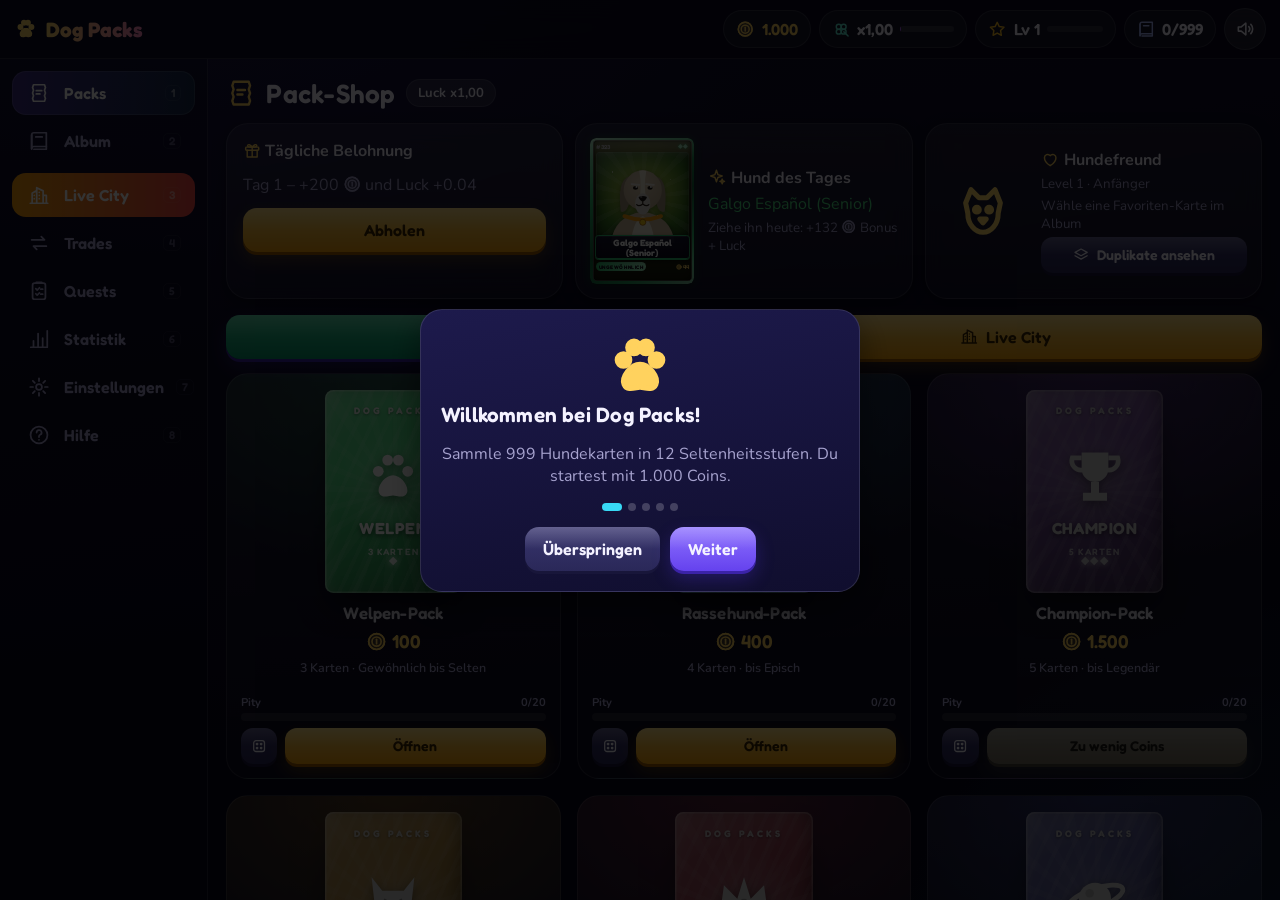
==== commit ca4f041a: "City Go: camera real-world scan (on-device object detection of cars, people, dogs, bikes placed in t" ====
--- a/dog.html
+++ b/dog.html
@@ -816,6 +816,9 @@
 .card.sz-xs{--cw:104px}
 body[data-mode=mobile] .tinv .card.sz-xs,body[data-mode=mobile] .tslots .card.sz-xs{--cw:98px}
 .map-step{position:absolute;right:14px;bottom:calc(132px + var(--sai-b));background:rgba(12,10,40,.88);color:#fff;border:2px solid #ffffff40}.map-step.on{background:linear-gradient(180deg,#34d399,#059669);border-color:#fff}
+#scanBox{position:absolute;left:12px;bottom:calc(86px + var(--sai-b));z-index:15;width:136px;border-radius:14px;overflow:hidden;background:#0b1530;border:1px solid #38bdf8aa;box-shadow:0 4px 14px #0007}
+#scanBox .sb-v{position:relative;min-height:60px;background:#000}#scanBox video{display:block;width:100%;height:auto}#scanBox .sb-ov{position:absolute;left:0;top:0;width:100%;height:100%}#scanBox .sb-ring{position:absolute;right:3px;bottom:3px;width:46px;height:46px;opacity:.95}
+#scanBox .sb-info{font-size:.68rem;line-height:1.25;padding:5px 7px;color:#e2e8f0}#scanBox .sb-x{position:absolute;right:4px;top:4px;width:22px;height:22px;border-radius:50%;background:#0009;color:#fff;font-size:15px;line-height:20px;border:1px solid #ffffff55}
 #mapLoad{position:absolute;inset:0;z-index:20;display:flex;align-items:center;justify-content:center;padding:24px;background:radial-gradient(80% 60% at 50% 30%,#2a2370,#0b0a24 75%);transition:opacity .5s}
 #mapLoad.out{opacity:0;pointer-events:none}
 .ml-in{width:min(380px,100%);text-align:center;display:flex;flex-direction:column;gap:12px;align-items:center}
@@ -1270,6 +1273,7 @@
   luck: '<circle cx="8.8" cy="8.8" r="3.2"/><circle cx="15.2" cy="8.8" r="3.2"/><circle cx="8.8" cy="15.2" r="3.2"/><circle cx="15.2" cy="15.2" r="3.2"/><path d="M15.5 15.5L21 21"/>',
   star: '<path d="M12 3l2.7 5.6 6.1.9-4.4 4.3 1 6.1L12 17l-5.4 2.9 1-6.1-4.4-4.3 6.1-.9z"/>',
   starf: '<path fill="currentColor" d="M12 3l2.7 5.6 6.1.9-4.4 4.3 1 6.1L12 17l-5.4 2.9 1-6.1-4.4-4.3 6.1-.9z"/>',
+  cam: '<path d="M4 8.5h3L8.5 6h7L17 8.5h3V19H4z"/><circle cx="12" cy="13.5" r="3.6"/>',
   book: '<path d="M4 5.5A2.5 2.5 0 0 1 6.5 3H20v15H6.5A2.5 2.5 0 0 0 4 20.5z"/><path d="M4 20.5V5.5M20 18v3H6.5M8.5 7.5h7"/>',
   alert: '<path d="M12 3.5l9.5 16.5h-19z"/><path d="M12 10v4.5M12 17.5v.01"/>',
   sound: '<path d="M4 9.5h3.5L13 5v14l-5.5-4.5H4z"/><path d="M16.5 9a4.5 4.5 0 0 1 0 6M19 6.5a8 8 0 0 1 0 11"/>',
@@ -3512,7 +3516,7 @@
           for (let t = (i === 0 ? 10 : 4) + c.rnd() * 2; t < L - (i === w.pts.length - 2 ? 10 : 4); t += 5.6 + c.rnd() * 2.2) {
             if (c.rnd() > dens || n >= cap) continue; const off = (w.w / 2 + 1.1) * sd, px = x0 + ux * t + nx * off, pz = z0 + uz * t + nz * off;
             if (avoid.some(a => Math.hypot(a[0] - px, a[1] - pz) < 6)) continue; if (c.bld.some(b => px > b.minx && px < b.maxx && pz > b.minz && pz < b.maxz && c.inPoly(px, pz, b.pts))) continue;
-            const type = typeOf(c.rnd, false), hex = colorOf(type, c.rnd), ry = Math.atan2(ux, uz) + (sd < 0 ? Math.PI : 0) + (c.rnd() - 0.5) * 0.06; staticCar(c.det, px + (c.rnd() - 0.5) * 0.3, pz + (c.rnd() - 0.5) * 0.3, ry, type, hex); n++;
+            const type = typeOf(c.rnd, false), hex = colorOf(type, c.rnd), ry = Math.atan2(ux, uz) + (sd < 0 ? Math.PI : 0) + (c.rnd() - 0.5) * 0.06; staticCar(c.park || c.det, px + (c.rnd() - 0.5) * 0.3, pz + (c.rnd() - 0.5) * 0.3, ry, type, hex); n++;
           }
         });
       }
@@ -3633,7 +3637,8 @@
     function setLoad(k) { maxCars = Math.max(6, Math.round(baseC * k)); maxPeds = Math.max(4, Math.round(baseP * k)); }
     return { root, update, dispose, setLoad, graph, get agents() { return { cars, peds }; }, get counts() { return { cars: cars.length, peds: peds.length, edges: graph.edges.length, idle: idle.length }; } };
   }
-  return { carParts, typeOf, colorOf, staticCar, parked, create, buildGraph, VMAX, SP };
+  function makeCar(type, hex) { const mb = new G3.MB(); carParts(type, hex, true).forEach(p => mb.add(p[0], p[1], p[2])); const m = mb.build(G3.vcMat(), false); m.matrixAutoUpdate = true; m.userData.own = true; const g = new THREE.Group(); g.add(m); return g; }
+  return { carParts, typeOf, colorOf, staticCar, parked, create, buildGraph, makeCar, npcPerson, VMAX, SP };
 })();
 
 /* ------------------------------ OSM-Details: Straßenmöbel, Überwege, Türen, Gleise, Autos, Spielplätze, Namen ------------------------------ */
@@ -3649,7 +3654,7 @@
   const cen = pts => [pts.reduce((a, q) => a + q[0], 0) / pts.length, pts.reduce((a, q) => a + q[1], 0) / pts.length];
 
   /* ---------- Fahrzeuge ---------- */
-  function carAt(c, x, z, ry, hex) { const type = CityLife.typeOf(c.rnd, false); CityLife.staticCar(c.det, x, z, ry, type, CityLife.colorOf(type, c.rnd)); }
+  function carAt(c, x, z, ry, hex) { const type = CityLife.typeOf(c.rnd, false); CityLife.staticCar(c.park || c.det, x, z, ry, type, CityLife.colorOf(type, c.rnd)); }
   function parkedFill(c, pts) {
     const ar = Math.abs(c.polyArea(pts)); if (ar < 70 || c.carN.n > 150) return; const o = c.obb(pts); if (!o) return; const cs = Math.cos(o.t), sn = Math.sin(o.t); let k = 0;
     const W = (u, v) => [u * cs - v * sn, u * sn + v * cs], long = (o.u1 - o.u0) >= (o.v1 - o.v0);
@@ -3808,6 +3813,148 @@
   return { area, pitch, parked, prop, entrance, way, rail, zebra, carAt, traffic, updateCars, streetLabels, ext, lineQ, AREA, NAT, LEIS, AMEN };
 })();
 
+/* ------------------------------ CamScan: Kamera-Erkennung (Autos, Menschen, Hunde, Räder) → 3D in der Karte ------------------------------ */
+const CamScan = (() => {
+  const TF_URLS = ['https://cdn.jsdelivr.net/npm/@tensorflow/tfjs@4.22.0/dist/tf.min.js', 'https://unpkg.com/@tensorflow/tfjs@4.22.0/dist/tf.min.js'];
+  const COCO_URLS = ['https://cdn.jsdelivr.net/npm/@tensorflow-models/coco-ssd@2.2.3/dist/coco-ssd.min.js', 'https://unpkg.com/@tensorflow-models/coco-ssd@2.2.3/dist/coco-ssd.min.js'];
+  const D2R = Math.PI / 180;
+  const KIND = { person: 'person', car: 'car', truck: 'truck', bus: 'bus', motorcycle: 'moto', bicycle: 'bike', dog: 'dog' };
+  const NAME = { person: 'Person', car: 'Auto', truck: 'Lkw/Transp.', bus: 'Bus', motorcycle: 'Motorrad', bicycle: 'Fahrrad', dog: 'Hund' };
+  const REAL_H = { person: 1.7, car: 1.5, truck: 2.6, bus: 3.1, motorcycle: 1.3, bicycle: 1.05, dog: 0.55 };
+  const GROUP = { person: 'p', car: 'v', truck: 'v', bus: 'v', motorcycle: 'b', bicycle: 'b', dog: 'd' };
+  const loadScript = url => new Promise((res, rej) => { const s = document.createElement('script'); s.src = url; s.onload = res; s.onerror = () => { s.remove(); rej(new Error('load')); }; document.head.append(s); });
+  async function loadFirst(urls) { let err; for (const u of urls) { try { await loadScript(u); return; } catch (e) { err = e; } } throw err || new Error('net'); }
+  let model = null;
+  async function loadModel(step) {
+    if (model) return model;
+    if (!window.tf) { step('KI-Bibliothek wird geladen …'); await loadFirst(TF_URLS); }
+    if (!window.cocoSsd) await loadFirst(COCO_URLS);
+    step('Erkennungsmodell wird geladen (einmalig, ca. 6 MB) …'); try { await tf.setBackend(window.TF_BACKEND || 'webgl'); } catch (e) { } await tf.ready();
+    model = await cocoSsd.load({ base: 'lite_mobilenet_v2' }); return model;
+  }
+
+  /* ---------- Kompass / Blickrichtung der Rückkamera ---------- */
+  const Ori = { on: false, sin: 0, cos: 1, seen: 0, handler: null };
+  function oriStart() {
+    if (Ori.handler) return; Ori.on = true; Ori.seen = 0;
+    Ori.handler = e => {
+      let h = null;
+      if (e.webkitCompassHeading != null && !isNaN(e.webkitCompassHeading)) h = e.webkitCompassHeading * D2R;
+      else if (e.alpha != null && (e.absolute || e.type === 'deviceorientationabsolute')) { const a = e.alpha * D2R, b = (e.beta || 0) * D2R, g = (e.gamma || 0) * D2R, sA = Math.sin(a), cA = Math.cos(a), sB = Math.sin(b), cB = Math.cos(b), sG = Math.sin(g), cG = Math.cos(g), E = -(cG * sA * sB + cA * sG), N = -(sA * sG - cA * cG * sB); if (Math.hypot(E, N) > 0.25) h = Math.atan2(E, N); }
+      if (h == null) return; const k = Ori.seen ? 0.18 : 1; Ori.sin += (Math.sin(h) - Ori.sin) * k; Ori.cos += (Math.cos(h) - Ori.cos) * k; Ori.seen = Date.now();
+    };
+    window.addEventListener('deviceorientationabsolute', Ori.handler, true); window.addEventListener('deviceorientation', Ori.handler, true);
+  }
+  function oriStop() { if (!Ori.handler) return; window.removeEventListener('deviceorientationabsolute', Ori.handler, true); window.removeEventListener('deviceorientation', Ori.handler, true); Ori.handler = null; Ori.on = false; }
+  const oriHeading = () => (Ori.seen && Date.now() - Ori.seen < 2500) ? Math.atan2(Ori.sin, Ori.cos) : null;
+  async function oriPermission() { try { if (window.DeviceOrientationEvent && typeof DeviceOrientationEvent.requestPermission === 'function') await DeviceOrientationEvent.requestPermission(); } catch (e) { } }
+
+  /* ---------- Hilfen ---------- */
+  function sampleColor(video, x, y, w, h) {
+    try { const cv = sampleColor.cv || (sampleColor.cv = document.createElement('canvas')); cv.width = cv.height = 12; const c = cv.getContext('2d', { willReadFrequently: true }); c.drawImage(video, x + w * 0.3, y + h * 0.35, Math.max(2, w * 0.4), Math.max(2, h * 0.35), 0, 0, 12, 12); const d = c.getImageData(0, 0, 12, 12).data; let r = 0, g = 0, b = 0, n = 0; for (let i = 0; i < d.length; i += 4) { r += d[i]; g += d[i + 1]; b += d[i + 2]; n++; } r /= n; g /= n; b /= n; const mx = Math.max(r, g, b), mn = Math.min(r, g, b), l = (mx + mn) / 2; if (l < 28) { r = g = b = 30; } const k = x => Math.round(clamp(x, 0, 255)).toString(16).padStart(2, '0'); return '#' + k(r) + k(g) + k(b); } catch (e) { return '#8e9aa5'; }
+  }
+  function bikeMesh(moto) {
+    const B = G3.GEO, mt = G3.mtx, mb = new G3.MB(), c = moto ? '#1f2937' : '#334155';
+    [[0.62], [-0.62]].forEach(([z]) => mb.add(B.torus, mt(0, 0.34, z, moto ? 0.36 : 0.34, 0.34, 0.34, Math.PI / 2), '#15171c'));
+    mb.add(B.box, mt(0, 0.62, 0, 0.07, 0.07, 1.05, 0, -0.15), moto ? '#dc2626' : '#3b82f6').add(B.box, mt(0, 0.88, 0.5, 0.5, 0.05, 0.05), c).add(B.box, mt(0, 0.82, -0.25, 0.12, 0.06, 0.3), '#111827');
+    if (moto) mb.add(B.box, mt(0, 0.65, 0, 0.35, 0.3, 0.9), '#1f2937').add(B.box, mt(0, 0.9, 0.42, 0.3, 0.25, 0.1), '#e5e7eb');
+    const m = mb.build(G3.vcMat(), false); m.matrixAutoUpdate = true; m.userData.own = true; const g = new THREE.Group(); g.add(m); g.scale.setScalar(1.3); return { g };
+  }
+  const WHITE = '#e6e8ee';
+
+  /* ---------- Steuerung ---------- */
+  async function start(env, opts) {
+    const eq = !!opts.eq, ov = env.parent, st = env.st, rnd = mulberry32(hashStr('scan' + Date.now()));
+    const box = el('div', { id: 'scanBox' }); box.innerHTML = '<div class="sb-v"><video muted playsinline></video><canvas class="sb-ov"></canvas><canvas class="sb-ring" width="88" height="88"></canvas></div><div class="sb-info">Kamera startet …</div><button class="sb-x" aria-label="Scan beenden">×</button>';
+    ov.append(box); const video = box.querySelector('video'), cvOv = box.querySelector('.sb-ov'), cvRing = box.querySelector('.sb-ring'), info = box.querySelector('.sb-info');
+    let stream = null, stopped = false, loopT = 0, busy = false; const tracked = [], sect = new Array(12).fill(0), root = new THREE.Group(); st.add(root);
+    const fail = msg => { env.toast(msg, 'bad'); stop(); };
+    function stop() { if (stopped) return; stopped = true; clearTimeout(loopT); try { stream && stream.getTracks().forEach(t => t.stop()); } catch (e) { } video.srcObject = null; box.remove(); oriStop(); tracked.forEach(o => dropMesh(o)); st.remove(root); env.setSim(true); env.onStop && env.onStop(); }
+    box.querySelector('.sb-x').onclick = () => stop();
+    await oriPermission(); oriStart();
+    try {
+      let model2; info.textContent = 'KI wird geladen …';
+      model2 = await loadModel(m => { info.textContent = m; }); if (stopped) return null;
+      let cons = { video: { facingMode: { ideal: 'environment' }, width: { ideal: 640 }, height: { ideal: 480 } }, audio: false };
+      if (eq) cons = { video: { width: { ideal: 1920 }, height: { ideal: 960 } }, audio: false };
+      info.textContent = 'Kamera wird gestartet …';
+      stream = await navigator.mediaDevices.getUserMedia(cons);
+      if (eq) { try { const devs = (await navigator.mediaDevices.enumerateDevices()).filter(d => d.kind === 'videoinput'), pick = devs.find(d => /360|insta|theta|ricoh|gopro|uvc|usb|external|webcam/i.test(d.label)); if (pick) { stream.getTracks().forEach(t => t.stop()); stream = await navigator.mediaDevices.getUserMedia({ video: { deviceId: { exact: pick.deviceId }, width: { ideal: 1920 } }, audio: false }); } } catch (e) { } }
+      if (stopped) { stream.getTracks().forEach(t => t.stop()); return null; }
+      video.srcObject = stream; video.setAttribute('playsinline', ''); await video.play().catch(() => { }); await new Promise(r => { if (video.videoWidth) r(); else video.onloadedmetadata = () => r(); });
+      env.setSim(false); env.toast('{i:cam} Echtwelt-Scan läuft: Das Spiel zeigt jetzt nur noch, was die Kamera wirklich sieht.', 'good');
+      model = model2;
+    } catch (e) {
+      console.warn('CamScan', e); const n = e && e.name;
+      if (n === 'NotAllowedError' || n === 'SecurityError') fail('Kamera nicht erlaubt. Erlaube die Kamera für diese Seite in den Browser-Einstellungen.');
+      else if (n === 'NotFoundError' || n === 'OverconstrainedError') fail('Keine passende Kamera gefunden.');
+      else fail('Die Erkennung konnte nicht geladen werden (Internet nötig, einmalig ~6 MB).');
+      return null;
+    }
+
+    function cameraHeading() { const h = oriHeading(); return h != null ? h : env.fallbackHeading(); }
+    /* Erkennungs-Schleife */
+    async function tick() {
+      if (stopped) return; if (busy || document.hidden || !video.videoWidth) { loopT = setTimeout(tick, 400); return; } busy = true; const t0 = performance.now();
+      try {
+        const dets = await model.detect(video, 18, 0.45); if (stopped) return; handle(dets);
+      } catch (e) { console.warn('detect', e); }
+      busy = false; loopT = setTimeout(tick, Math.max(120, 520 - (performance.now() - t0)));
+    }
+    function handle(dets) {
+      const W = video.videoWidth, H = video.videoHeight, hd = cameraHeading(), pos = env.getPos(), now = Date.now(), f = Math.max(W, H) / 2 / Math.tan(33 * D2R);
+      const cw = cvOv.clientWidth || 128, chh = cvOv.clientHeight || 96; if (cvOv.width !== cw) { cvOv.width = cw; cvOv.height = chh; } const g = cvOv.getContext('2d'); g.clearRect(0, 0, cw, chh); g.lineWidth = 2; g.font = '600 10px system-ui';
+      let seenSect = Math.floor(((hd / D2R) % 360 + 360) % 360 / 30); if (!eq) sect[seenSect] = now; else sect.fill(now);
+      for (const d of dets) {
+        const kind = KIND[d.class]; if (!kind) continue; const [bx, by, bw, bh] = d.bbox, cx = bx + bw / 2, real = REAL_H[d.class];
+        g.strokeStyle = '#38bdf8'; g.strokeRect(bx / W * cw, by / H * chh, bw / W * cw, bh / H * chh); g.fillStyle = '#38bdf8'; g.fillText(NAME[d.class], bx / W * cw + 2, Math.max(10, by / H * chh - 2));
+        let dist, off; if (eq) { const a = Math.max(0.02, bh / H * Math.PI); dist = real / (2 * Math.tan(a / 2)); off = (cx / W - 0.5) * 2 * Math.PI; } else { dist = real * f / Math.max(8, bh); off = Math.atan((cx - W / 2) / f); }
+        const cut = !eq && (by < 3 || by + bh > H - 3); if (cut && (d.class === 'person' || d.class === 'car')) dist = Math.max(dist, 3.5); dist = clamp(dist, 1.5, 55);
+        const brg = hd + off, nx = pos.x + Math.sin(brg) * dist, nz = pos.z - Math.cos(brg) * dist, grp = GROUP[d.class];
+        let best = null, bd = Math.max(2.6, dist * 0.22); for (const o of tracked) { if (o.grp !== grp) continue; const dd = Math.hypot(o.x - nx, o.z - nz); if (dd < bd) { bd = dd; best = o; } }
+        if (best) { best.x += (nx - best.x) * 0.45; best.z += (nz - best.z) * 0.45; best.t = now; best.n++; best.score = Math.max(best.score, d.score); if (best.cls !== d.class && d.score > best.score - 0.05) best.cls = d.class; }
+        else if (tracked.length < 44) { const o = { cls: d.class, kind, grp, x: nx, z: nz, t: now, born: now, n: 1, score: d.score, hex: kind === 'car' || kind === 'truck' || kind === 'bus' ? sampleColor(video, bx, by, bw, bh) : null, aspect: bw / bh, mesh: null, vx: 0, vz: 0, lastx: nx, lastz: nz, ph: rnd() * 6 }; tracked.push(o); }
+      }
+      drawRing(hd); const cnt = {}; tracked.forEach(o => { if (now - o.t < 4000) cnt[NAME[o.cls]] = (cnt[NAME[o.cls]] || 0) + 1; });
+      info.textContent = Object.keys(cnt).length ? Object.entries(cnt).map(([k, v]) => v + '× ' + k).join(' · ') : (Ori.seen ? 'Nichts erkannt – langsam drehen' : 'Kein Kompass: Kamera in Laufrichtung halten');
+    }
+    function drawRing(hd) {
+      const c = cvRing.getContext('2d'), now = Date.now(); c.clearRect(0, 0, 88, 88); c.lineWidth = 8;
+      for (let i = 0; i < 12; i++) { const a0 = (i * 30 - 90 + 1) * D2R, a1 = ((i + 1) * 30 - 90 - 1) * D2R, age = now - sect[i]; c.strokeStyle = !sect[i] ? 'rgba(255,255,255,.18)' : age < 25000 ? '#38bdf8' : age < 60000 ? '#38bdf877' : 'rgba(255,255,255,.18)'; c.beginPath(); c.arc(44, 44, 34, a0, a1); c.stroke(); }
+      c.strokeStyle = '#fff'; c.lineWidth = 3; c.beginPath(); const a = hd - Math.PI / 2; c.moveTo(44 + Math.cos(a) * 14, 44 + Math.sin(a) * 14); c.lineTo(44 + Math.cos(a) * 30, 44 + Math.sin(a) * 30); c.stroke();
+    }
+    /* 3D-Objekte */
+    function buildMesh(o) {
+      const k = o.kind; let g, legs = null, dog = null;
+      if (k === 'person') { const p = CityLife.npcPerson(rnd, 1.45); g = p.g; legs = p.legs; }
+      else if (k === 'dog') { dog = G3.makeDog(['#c58b4e', '#e8d9b8', '#3b2a1a', '#9a9a9a'][Math.floor(rnd() * 4)]); g = dog.g; g.scale.setScalar(1.25); }
+      else if (k === 'bike' || k === 'moto') g = bikeMesh(k === 'moto').g;
+      else { const type = k === 'bus' ? 'bus' : k === 'truck' ? (o.aspect > 2.3 ? 'truck' : 'van') : (o.aspect > 2.1 ? 'sedan' : o.aspect > 1.6 ? 'hatch' : 'suv'); g = CityLife.makeCar(type, o.hex || '#8e9aa5'); }
+      const ring = new THREE.Mesh(G3.GEO.ring, new THREE.MeshBasicMaterial({ color: G3.lin('#38bdf8'), transparent: true, opacity: 0.7, depthWrite: false, toneMapped: false, side: THREE.DoubleSide })); ring.scale.setScalar(k === 'person' ? 1.0 : k === 'dog' ? 0.8 : k === 'bus' || k === 'truck' ? 3.6 : 2.4); ring.position.y = 0.12; g.add(ring);
+      o.ring = ring; o.legs = legs; o.dog = dog; o.mesh = g; g.position.set(o.x, 0.07, o.z); g.rotation.y = o.yaw = orient(o); root.add(g);
+    }
+    function orient(o) {
+      const gph = env.getGraph(); if (o.grp === 'v' && gph) { let best = null, bd = 12; for (const e of gph.drive) { const t = clamp(((o.x - e.x0) * e.ux + (o.z - e.z0) * e.uz) / e.L, 0, 1) * e.L, px = e.x0 + e.ux * t, pz = e.z0 + e.uz * t, d = Math.hypot(px - o.x, pz - o.z); if (d < bd) { bd = d; best = e; } } if (best) return Math.atan2(best.ux, best.uz); }
+      const p = env.getPos(); return Math.atan2(o.x - p.x, o.z - p.z) + Math.PI / 2 + (rnd() < 0.5 ? 0 : Math.PI);
+    }
+    function dropMesh(o) { if (o.mesh) { root.remove(o.mesh); o.mesh.traverse(m => { if (m.userData && m.userData.own && m.geometry) m.geometry.dispose(); if (m === o.ring) m.material.dispose(); }); o.mesh = null; } }
+    function update(dt, t) {
+      if (stopped) return; const now = Date.now();
+      for (let i = tracked.length - 1; i >= 0; i--) {
+        const o = tracked[i], age = now - o.t; if (age > 30000 || (o.n < 2 && age > 4000)) { dropMesh(o); tracked.splice(i, 1); continue; }
+        if (o.n >= 2 && !o.mesh) buildMesh(o); if (!o.mesh) continue; const m = o.mesh, k = 1 - Math.exp(-dt * 6), px = m.position.x, pz = m.position.z; m.position.x += (o.x - px) * k; m.position.z += (o.z - pz) * k;
+        const sp = Math.hypot(m.position.x - px, m.position.z - pz) / Math.max(dt, 0.001); if (o.grp !== 'v' && sp > 0.3) { const hy = Math.atan2(m.position.x - px, m.position.z - pz); let dy = hy - m.rotation.y; dy = Math.atan2(Math.sin(dy), Math.cos(dy)); m.rotation.y += dy * Math.min(1, dt * 6); }
+        else if (o.grp === 'v') { let dy = o.yaw - m.rotation.y; dy = Math.atan2(Math.sin(dy), Math.cos(dy)); m.rotation.y += dy * Math.min(1, dt * 4); }
+        o.ph += sp * dt * 3.4; if (o.legs) { const sw = Math.sin(o.ph) * 0.7 * Math.min(1, sp / 1); o.legs[0].rotation.x = sw; o.legs[1].rotation.x = -sw; } if (o.dog) { const q = Math.sin(o.ph * 3) * 0.7 * Math.min(1, sp / 0.8); o.dog.legs[0].rotation.x = q; o.dog.legs[3].rotation.x = q; o.dog.legs[1].rotation.x = -q; o.dog.legs[2].rotation.x = -q; }
+        o.ring.material.opacity = age < 6000 ? 0.75 : Math.max(0.12, 0.75 - (age - 6000) / 24000 * 0.6); o.ring.rotation.y += dt;
+      }
+    }
+    tick();
+    return { stop, update, get on() { return !stopped; }, get tracked() { return tracked; }, get cameraHeading() { return cameraHeading(); } };
+  }
+  return { start, Ori };
+})();
+
 /* ------------------------------ CITY GO · STANDORT (3D-Karte mit echtem Standort) ------------------------------ */
 const GoMap = (() => {
   const CELL = 120, DOG_RANGE = 75, STOP_RANGE = 45, ARENA_RANGE = 60, BLK = 60, R_FIRST = 240, R_FULL = 420;
@@ -3921,11 +4068,11 @@
   let _ly = 0; const my = () => performance.now() - _ly > 8 ? yieldUI().then(() => { _ly = performance.now(); }) : null;
   async function buildOsm(json, cen) {
     _ly = performance.now(); const els = (json.elements || []).filter(e => e.type === 'way' && e.geometry && e.geometry.length > 1), grp = new THREE.Group(), bld = [], roadPts = [];
-    const flat = new G3.CMB(120), detMB = new G3.CMB(100), swMB = new G3.CMB(120), shMB = new G3.CMB(120), roadsMB = new G3.CMB(120), bMB = new G3.CMB(90), tMB = new G3.CMB(120), rnd = mulberry32(hashStr('osm' + Math.round(cen.x) + Math.round(cen.z)));
+    const flat = new G3.CMB(120), detMB = new G3.CMB(100), parkMB = new G3.CMB(100), swMB = new G3.CMB(120), shMB = new G3.CMB(120), roadsMB = new G3.CMB(120), bMB = new G3.CMB(90), tMB = new G3.CMB(120), rnd = mulberry32(hashStr('osm' + Math.round(cen.x) + Math.round(cen.z)));
     const toLoc = g => g.map(q => { const v = toXY(q.lat, q.lon); return [v.x, v.z]; });
     const flatPoly = (pts, hex, y) => { try { if (pts.length < 3) return; const cx = pts.reduce((a, q) => a + q[0], 0) / pts.length, cz = pts.reduce((a, q) => a + q[1], 0) / pts.length, sh = new THREE.Shape(pts.map(q => new THREE.Vector2(q[0] - cx, -(q[1] - cz)))), geo = new THREE.ShapeGeometry(sh); flat.add(geo, G3.mtx(cx, y, cz, 1, 1, 1, 0, -Math.PI / 2, 0), hex); geo.dispose(); } catch (e) { } };
     const trees = [], conif = [], streetT = []; const addTrees = (pts, dens) => { const ar = Math.abs(polyArea(pts)); if (ar < 300) return; let minx = 1e9, maxx = -1e9, minz = 1e9, maxz = -1e9; pts.forEach(q => { minx = Math.min(minx, q[0]); maxx = Math.max(maxx, q[0]); minz = Math.min(minz, q[1]); maxz = Math.max(maxz, q[1]); }); const n = Math.min(26, Math.floor(ar / dens)); for (let t = 0, tries = 0; t < n && tries < n * 8; tries++) { const x = minx + rnd() * (maxx - minx), z = minz + rnd() * (maxz - minz); if (inPoly(x, z, pts) && trees.length < 260) { trees.push([x, z, 0.8 + rnd() * 0.8]); t++; } } };
-    const sigKeys = new Set(), stopPts = [], avoid = [], segs = [], carRoads = [], stNames = [], crossWays = [], C = { flat, sw: swMB, road: roadsMB, det: detMB, flatPoly, trees, addTrees, obb: pts => obb(pts), inPoly, polyArea, pushQuad, rnd, bld, segs, carN: { n: 0 }, railN: { n: 0 } };
+    const sigKeys = new Set(), stopPts = [], avoid = [], segs = [], carRoads = [], stNames = [], crossWays = [], C = { park: parkMB, flat, sw: swMB, road: roadsMB, det: detMB, flatPoly, trees, addTrees, obb: pts => obb(pts), inPoly, polyArea, pushQuad, rnd, bld, segs, carN: { n: 0 }, railN: { n: 0 } };
     for (const e of els) {
       const tg = e.tags || {}, g = e.geometry, closed = g.length > 3 && g[0].lat === g[g.length - 1].lat && g[0].lon === g[g.length - 1].lon;
       if ((tg.building || tg['building:part']) && closed) continue; if (tg.barrier || (tg.railway && tg.railway !== 'platform') || (tg.waterway && tg.waterway !== 'riverbank')) continue;                                  // Gebäude später (nach Flächen)
@@ -4088,7 +4235,7 @@
     /* Hausnummern (nahe) und Straßennamen auf dem Boden */
     nums.sort((a, b) => Math.hypot(a.x - cen.x, a.z - cen.z) - Math.hypot(b.x - cen.x, b.z - cen.z)).slice(0, 70).forEach(N => { const sp = G3.sprite(N.txt, { w: 160, h: 80, bg: '#f8fafc', border: '#334155', color: '#111827', fs: 52, sw: 1.7, r: 16 }); sp.position.set(N.x, N.h + 1.4, N.z); sp.userData.label = true; sp.userData.vis = 48; grp.add(sp); labs.push(sp); });
     const stLab = []; stNames.sort((a, b) => Math.hypot(a.x - cen.x, a.z - cen.z) - Math.hypot(b.x - cen.x, b.z - cen.z)).forEach(L => { if (stLab.length < 26 && !stLab.some(o => o.name === L.name && Math.hypot(o.x - L.x, o.z - L.z) < 110)) stLab.push(L); }); OsmDetail.streetLabels(grp, stLab, labs);
-    await yieldUI(); const pkN = CityLife.parked(C, ways, avoid, cen); const life = CityLife.create(grp, { ways, sig: sigKeys, cen, stops: stopPts }); grp.add(await buildC(detMB, G3.vcMat()));
+    await yieldUI(); const pkN = CityLife.parked(C, ways, avoid, cen); const life = CityLife.create(grp, { ways, sig: sigKeys, cen, stops: stopPts }); grp.add(await buildC(detMB, G3.vcMat())); const parkG = await buildC(parkMB, G3.vcMat()); parkG.children.forEach(m => { m.userData.parked = true; }); grp.add(parkG);
     const vm = G3.vcMat(), vm2 = new THREE.MeshLambertMaterial({ vertexColors: true, side: THREE.DoubleSide, polygonOffset: true, polygonOffsetFactor: -1, polygonOffsetUnits: -1 }); grp.add(await buildC(flat, vm)); grp.add(await buildC(swMB, vm2)); grp.add(await buildC(roadsMB, vm2)); grp.add(await buildC(tMB, vm), shG);
     return { grp, bld, roadPts, cen, labs, shMat, life, pkN, nWays: ways.length, nPk: ways.filter(w => w.pkL || w.pkR).length };
   }
@@ -4118,6 +4265,7 @@
     for (let i = 0; i < kids.length; i++) { holder.add(kids[i]); if (i % per === per - 1) { await new Promise(r => requestAnimationFrame(r)); if (!running || !st) return; } }
     nw.grp = holder; const old = world;
     if (old) { st.remove(old.grp); if (old.life) old.life.dispose(); old.grp.traverse(ob => { if (ob.userData && ob.userData.own && ob.geometry) ob.geometry.dispose(); if (ob.isSprite && ob.material.map) { ob.material.map.dispose(); ob.material.dispose(); } }); }
+    if (nw.life) nw.life.root.visible = simOn; nw.grp.children.forEach(m => { if (m.userData.parked && !simOn) m.visible = false; });
     world = nw; osmOkN++; if (groundFallback) groundFallback.visible = false; blocks.forEach(m => { st.remove(m); m.geometry.dispose(); }); blocks.clear(); relocateObjs();
     if (first) setTimeout(finishLoad, 80);
   }
@@ -4143,7 +4291,7 @@
   }
 
   /* ---------- Hauptschleife ---------- */
-  const V = { x: 0, z: 0 }; let track = [], walking = false, walkHoldT = 0, tgtT = 0, vel = { x: 0, z: 0 }, walkPh = 0, camYawT = 0, camDistT = 58, fpsAcc = 0, fpsN = 0, dprNow = 0, dprMax = 1;
+  const V = { x: 0, z: 0 }; let track = [], walking = false, walkHoldT = 0, tgtT = 0, vel = { x: 0, z: 0 }, walkPh = 0, camYawT = 0, camDistT = 58, fpsAcc = 0, fpsN = 0, dprNow = 0, dprMax = 1, scan = null, scanBusy = false, simOn = true;
   function tickMove(dt) {
     if (!tgt) return; const now = Date.now(), vm = Math.hypot(vel.x, vel.z), since = Math.min(vm > 0.5 ? 2.6 : 1.2, (now - tgtT) / 1000);
     if (since > 2.5 && now < walkHoldT) { const f = Math.exp(-dt * 0.35); vel.x *= f; vel.z *= f; }
@@ -4166,8 +4314,8 @@
     fpsAcc += dt; fpsN++; if (fpsAcc > 2.5) { const avg = fpsAcc / fpsN; fpsAcc = fpsN = 0; if (!UI.modalOpen() && st) { if (avg > 0.026 && dprNow > 0.7) { dprNow = Math.max(0.7, dprNow - 0.15); st.renderer.setPixelRatio(dprNow); st.size(); } else if (avg > 0.034 && world && world.life) world.life.setLoad(0.5); else if (avg < 0.0185 && dprNow < dprMax) { dprNow = Math.min(dprMax, dprNow + 0.1); st.renderer.setPixelRatio(dprNow); st.size(); } } }
     if (rangeRing) rangeRing.position.set(pos.x, 0.25, pos.z);
     if ((syncT -= dt) <= 0) { syncT = 0.8; if (ph === 'ready') { syncObjects(); syncBlocks(); if (geo && osmOn && !osmBusy && world && Date.now() - lastLoad > 25000 && (!lastFetch || Math.hypot(pos.x - lastFetch.x, pos.z - lastFetch.z) > R_FULL * 0.4)) loadWorld(R_FULL, false); } }
-    if (world && world.life) world.life.update(dt, pos);
-    if (world && frameN % 8 === 3) world.grp.children.forEach(m => { if (m.isMesh && m.geometry && m.geometry.boundingSphere) { const bs = m.geometry.boundingSphere; m.visible = Math.hypot(bs.center.x - pos.x, bs.center.z - pos.z) - bs.radius < 360; } });
+    if (world && world.life && simOn) world.life.update(dt, pos); if (scan) scan.update(dt, t);
+    if (world && frameN % 8 === 3) world.grp.children.forEach(m => { if (m.isMesh && m.geometry && m.geometry.boundingSphere) { const bs = m.geometry.boundingSphere; m.visible = Math.hypot(bs.center.x - pos.x, bs.center.z - pos.z) - bs.radius < 360 && (simOn || !m.userData.parked); } });
     updateObjects(dt, t); frameN++; if (world && world.labs && frameN % 10 === 0) world.labs.forEach(sp => { const d = Math.hypot(sp.position.x - pos.x, sp.position.z - pos.z); sp.visible = d < (sp.userData.vis || 120); });
     const hr = new Date().getHours() + new Date().getMinutes() / 60, day = hr > 7 && hr < 19 ? 1 : hr > 5.5 && hr < 21 ? 0.55 : 0.2;
     st.hemi.intensity = 0.4 + 0.5 * day; st.sun.intensity = 0.2 + 1.05 * day; if (world && world.shMat) world.shMat.opacity = 0.08 + 0.15 * day; st.scene.background.setRGB(0.62, 0.83, 1).multiplyScalar(0.2 + 0.8 * day);
@@ -4271,7 +4419,7 @@
   function begin() {
     osmOn = true; ph = 'loc'; firstBuilt = false; mapRound = 0; lastLoad = 0; fixN = 0; fixT = 0; world = null; osmBusy = false; osmFails = 0; lastFetch = null; osmOkN = 0; skipIds = new Set(); objs.clear(); blocks.clear(); camYaw = camYawT = 0; camDist = camDistT = 58; tgt = null; tgtT = 0; vel = { x: 0, z: 0 }; V.x = V.z = 0; walkPh = 0; fpsAcc = fpsN = 0; track = []; walking = false; walkHoldT = 0; frameN = 0;
     ov = el('div', { id: 'mapOv' }); ov.innerHTML = `<canvas id="mapCv"></canvas>
-      <div class="map-top"><div class="row" style="gap:8px"><button class="icon-btn" id="mapBack" aria-label="Zurück">{i:back}</button><button class="icon-btn" id="mapTeam" aria-label="Team">{i:dog}</button><button class="icon-btn" id="mapBag" aria-label="Beutel">{i:bag}<b>0</b></button><button class="icon-btn" id="mapDex" aria-label="Album">{i:book}</button></div><div class="cglass" id="mapInfo"></div></div>
+      <div class="map-top"><div class="row" style="gap:8px"><button class="icon-btn" id="mapBack" aria-label="Zurück">{i:back}</button><button class="icon-btn" id="mapTeam" aria-label="Team">{i:dog}</button><button class="icon-btn" id="mapBag" aria-label="Beutel">{i:bag}<b>0</b></button><button class="icon-btn" id="mapDex" aria-label="Album">{i:book}</button><button class="icon-btn" id="mapCam" aria-label="Echtwelt-Scan mit Kamera">{i:cam}</button></div><div class="cglass" id="mapInfo"></div></div>
       <div class="map-status" id="mapStatus"></div>
       <button class="btn sm map-lure hidden" id="mapLure"></button>
       <button class="icon-btn map-center" id="mapCenter" aria-label="Kamera zurücksetzen">{i:target}</button>
@@ -4285,7 +4433,7 @@
       st.onFrame(onFrame); st.start(); window.addEventListener('resize', onResize); thr = setInterval(() => { if (st) st.throttle = UI.modalOpen() ? 0.14 : 0; }, 250);
     } catch (e) { console.warn('Karte konnte nicht gestartet werden', e); if (st) { st.dispose(); st = null; } ov.remove(); ov = null; UI.toast('Die 3D-Karte braucht WebGL.', 'bad'); return; }
     UI.inCity = true; running = true; Audio.setScene('city');
-    $('#mapBack', ov).onclick = () => leave(); $('#mapTeam', ov).onclick = () => Dogs.teamModal(); $('#mapBag', ov).onclick = () => Go.bagModal({ inCity: true, onLure: useLure }); $('#mapDex', ov).onclick = () => UI.cityAlbum();
+    $('#mapBack', ov).onclick = () => leave(); $('#mapTeam', ov).onclick = () => Dogs.teamModal(); $('#mapBag', ov).onclick = () => Go.bagModal({ inCity: true, onLure: useLure }); $('#mapDex', ov).onclick = () => UI.cityAlbum(); $('#mapCam', ov).onclick = () => scanModal();
     $('#mapLure', ov).onclick = () => { if (Date.now() < lureUntil) return; Go.bagModal({ inCity: true, onLure: useLure }); }; $('#mapCenter', ov).onclick = () => { camYawT = 0; camDistT = 58; };
     const cv = $('#mapCv', ov), ptrs = new Map(); let dn = null, pinch0 = 0, dist0 = 0;
     cv.addEventListener('pointerdown', e => { cv.setPointerCapture(e.pointerId); ptrs.set(e.pointerId, { x: e.clientX, y: e.clientY }); if (ptrs.size === 1) dn = { x: e.clientX, y: e.clientY, t: e.timeStamp, moved: 0 }; else if (ptrs.size === 2) { const [a, b] = [...ptrs.values()]; pinch0 = Math.hypot(a.x - b.x, a.y - b.y); dist0 = camDistT; dn = null; } });
@@ -4295,10 +4443,25 @@
     cv.addEventListener('wheel', e => { e.preventDefault(); camDistT = clamp(camDistT + e.deltaY * 0.04, 22, 100); }, { passive: false });
     loadStep('loc'); startGps();
   }
+  function setSim(v) { simOn = v; if (world && world.life) world.life.root.visible = v; if (world) world.grp.children.forEach(m => { if (m.userData && m.userData.parked) m.visible = v; }); }
+  function scanModal() {
+    if (scan) { scan.stop(); return; } if (scanBusy) return;
+    UI.modal({ title: '{i:cam} Echtwelt-Scan', body: el('div', { class: 'col' },
+      el('p', { style: 'margin:0' }, 'Die Kamera deines Handys erkennt echte Autos, Menschen, Hunde und Fahrräder und zeigt sie an der geschätzten Stelle in der Karte. Solange der Scan läuft, sind die simulierten Autos und Leute aus.'),
+      el('p', { class: 'dim', style: 'margin:0;font-size:.85rem' }, 'So geht’s: Handy aufrecht halten, Rückkamera nach vorn. Dreh dich langsam im Kreis – der Ring links unten füllt sich. Erkanntes bleibt etwa 30 Sekunden stehen.'),
+      el('p', { class: 'dim', style: 'margin:0;font-size:.8rem' }, 'Ehrlich: Ein Handy hat keine 360°-Kamera, es sieht nur nach vorn (etwa 65°). Entfernung und Richtung sind Schätzungen. Die Bilder bleiben auf dem Gerät; die Erkennung (KI) wird einmalig aus dem Internet geladen (ca. 6 MB).')),
+      actions: [{ label: 'Abbrechen', cls: 'sec' }, { label: '360°-Kamera (testweise)', cls: 'sec', onclick: () => setTimeout(() => startScan(true)) }, { label: '{i:cam} Scan starten', cls: 'gold', onclick: () => setTimeout(() => startScan(false)) }] });
+  }
+  async function startScan(eq) {
+    if (scanBusy || scan || !st) return; scanBusy = true;
+    try { scan = await CamScan.start({ st, parent: ov, getPos: () => pos, fallbackHeading: () => heading, getGraph: () => world && world.life ? world.life.graph : null, toast: (m, k) => UI.toast(m, k), setSim, onStop: () => { scan = null; } }, { eq }); } catch (e) { console.warn('Scan', e); scan = null; setSim(true); }
+    scanBusy = false;
+  }
   function liftBlobs(g, y) { g.traverse(o => { if (o.isMesh && o.renderOrder === 1 && o.geometry === G3.GEO.plane) o.position.y = y; }); }
   function onResize() { if (st) st.size(); }
   function useLure() { if (!Go.use('lure')) return; lureUntil = Date.now() + 5 * 60 * 1000; Audio.sparkle(); UI.toast('{i:sparkle} Glücksköder aktiv! 5 Minuten lang mehr Hunde in deiner Nähe.', 'good'); syncT = 0; }
   function leave() {
+    if (scan) { try { scan.stop(); } catch (e) { } } scan = null; scanBusy = false; simOn = true;
     running = false; clearInterval(thr); fixN = 0; fixT = 0; ph = 'loc'; if (watch != null && navigator.geolocation) navigator.geolocation.clearWatch(watch); watch = null; window.removeEventListener('resize', onResize);
     objs.forEach(e => { if (e.m) e.m.dispose(); }); objs.clear(); blocks.clear(); world = null; if (st) { st.dispose(); st = null; }
     avatar = pet = rangeRing = groundFallback = groundPlain = null; if (ov) ov.remove(); ov = null; geo = null; mode = 'intro'; tgt = null; UI.inCity = false; Audio.setScene('menu'); UI.rerender(); Store.save(true);
@@ -4311,7 +4474,7 @@
       el('p', { class: 'dim', style: 'margin:0;font-size:.8rem' }, 'Steuerung: ein Finger wischt = Kamera drehen, zwei Finger = zoomen, Antippen = Hund, Stop oder Arena wählen. Beim Autofahren: bitte nicht selbst spielen – lass jemanden mitspielen.')),
       actions: [{ label: 'Abbrechen', cls: 'sec' }, { label: '{i:pin} Los geht’s', cls: 'gold', onclick: () => setTimeout(() => begin()) }] });
   }
-  return { enter, leave, get running() { return running; }, _dbg: () => ({ x: pos.x, z: pos.z, sp: speedNow, dpr: dprNow, walking, pk: world && [world.pkN, world.nWays, world.nPk], life: world && world.life ? world.life.counts : null }), _agents: () => world && world.life ? world.life.agents : null, _tp: (x, z) => { pos.x = x; pos.z = z; tgt = { x, z }; tgtT = Date.now(); vel = { x: 0, z: 0 }; V.x = V.z = 0; syncT = 0; } };
+  return { enter, leave, get running() { return running; }, _dbg: () => ({ x: pos.x, z: pos.z, sp: speedNow, dpr: dprNow, walking, pk: world && [world.pkN, world.nWays, world.nPk], life: world && world.life ? world.life.counts : null }), _scan: () => scan, _startScan: eq => startScan(eq), _agents: () => world && world.life ? world.life.agents : null, _tp: (x, z) => { pos.x = x; pos.z = z; tgt = { x, z }; tgtT = Date.now(); vel = { x: 0, z: 0 }; V.x = V.z = 0; syncT = 0; } };
 })();
 
 /* ------------------------------ LIVE CITY (Three.js) ------------------------------ */
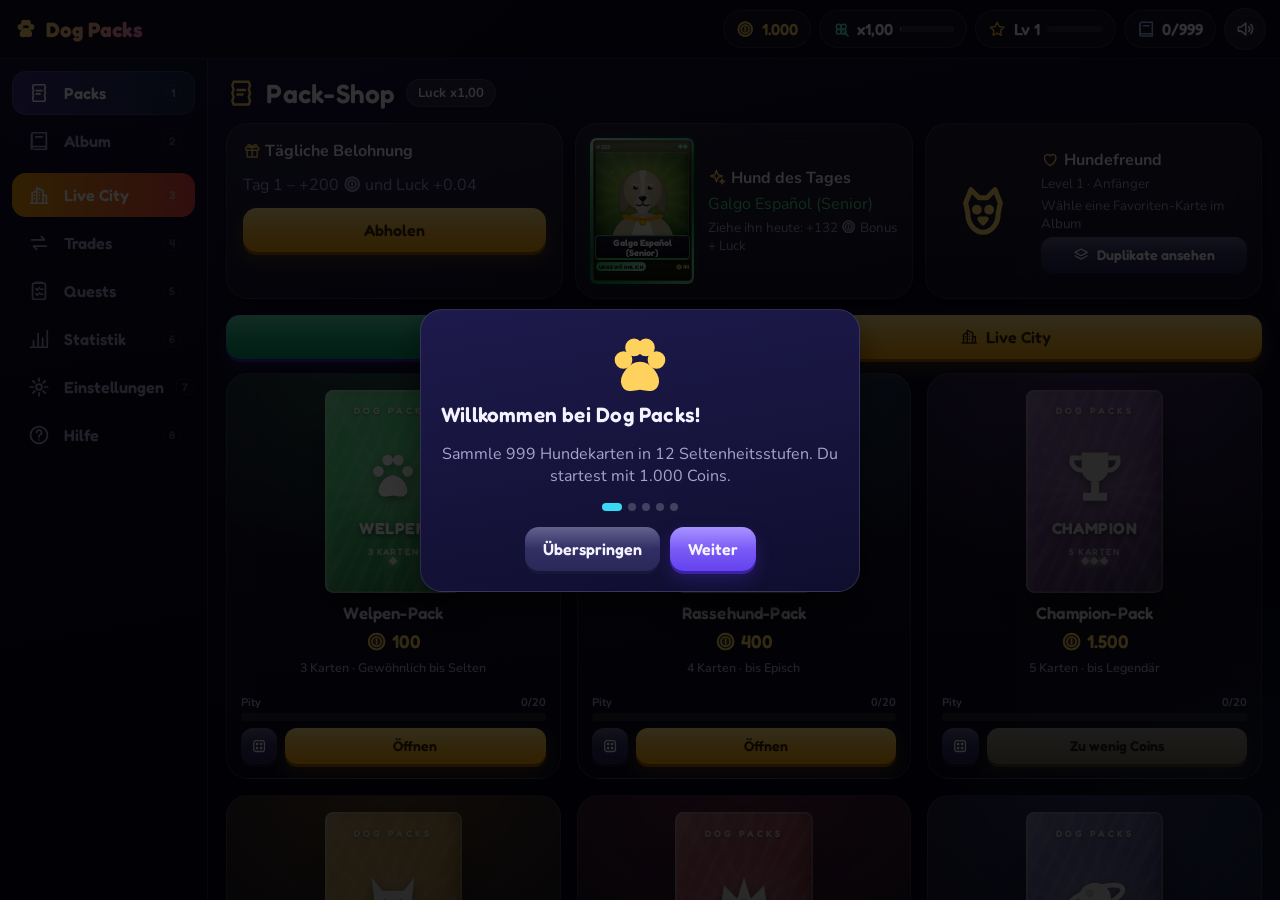
==== commit 32f50df1: "City Go: fast first map load (lean query first, detail afterwards), staggered mirror race, visible w" ====
--- a/dog.html
+++ b/dog.html
@@ -4239,20 +4239,24 @@
     const vm = G3.vcMat(), vm2 = new THREE.MeshLambertMaterial({ vertexColors: true, side: THREE.DoubleSide, polygonOffset: true, polygonOffsetFactor: -1, polygonOffsetUnits: -1 }); grp.add(await buildC(flat, vm)); grp.add(await buildC(swMB, vm2)); grp.add(await buildC(roadsMB, vm2)); grp.add(await buildC(tMB, vm), shG);
     return { grp, bld, roadPts, cen, labs, shMat, life, pkN, nWays: ways.length, nPk: ways.filter(w => w.pkL || w.pkR).length };
   }
-  async function fetchOverpass(q, onTry) {
-    for (let i = 0; i < OVERPASS.length; i += 2) {
-      const urls = OVERPASS.slice(i, i + 2); onTry && onTry(i / 2 + 1, Math.ceil(OVERPASS.length / 2));
-      try {
-        return await Promise.any(urls.map(async u => { const ac = new AbortController(), tm = setTimeout(() => ac.abort(), 40000); try { const res = await fetch(u, { method: 'POST', body: 'data=' + encodeURIComponent(q), headers: { 'Content-Type': 'application/x-www-form-urlencoded' }, signal: ac.signal }); if (!res.ok) throw new Error('HTTP ' + res.status); const j = await res.json(); if (!j || !j.elements) throw new Error('leer'); return j; } finally { clearTimeout(tm); } }));
-      } catch (e) { /* nächstes Paar */ }
-    }
-    return null;
+  /* Alle Mirror gestaffelt gleichzeitig anfragen: der erste, der antwortet, gewinnt */
+  async function fetchOverpass(q, onTry, tmo) {
+    const ctl = new AbortController(), t0 = Date.now(); let tick = null; if (onTry) { tick = setInterval(() => onTry(Math.round((Date.now() - t0) / 1000)), 1000); onTry(0); }
+    try {
+      return await Promise.any(OVERPASS.map(async (u, i) => {
+        if (i) await new Promise(r => setTimeout(r, i * 3500)); if (ctl.signal.aborted) throw new Error('abort');
+        const ac = new AbortController(), tm = setTimeout(() => ac.abort(), tmo || 30000), onAb = () => ac.abort(); ctl.signal.addEventListener('abort', onAb);
+        try { const res = await fetch(u, { method: 'POST', body: 'data=' + encodeURIComponent(q), headers: { 'Content-Type': 'application/x-www-form-urlencoded' }, signal: ac.signal }); if (!res.ok) throw new Error('HTTP ' + res.status); const j = await res.json(); if (!j || !j.elements || (j.remark && /timed out|runtime error|out of memory/i.test(j.remark) && !j.elements.length)) throw new Error('leer'); ctl.abort(); return j; } finally { clearTimeout(tm); ctl.signal.removeEventListener('abort', onAb); }
+      }));
+    } catch (e) { return null; } finally { if (tick) clearInterval(tick); ctl.abort(); }
   }
   async function loadWorld(R, first) {
     if (osmBusy || !osmOn || !geo || !st) return; osmBusy = true; const c = { x: pos.x, z: pos.z }; lastLoad = Date.now();
     const sw = toLL(c.x - R, c.z + R), ne = toLL(c.x + R, c.z - R), bb = `${sw.lat.toFixed(5)},${sw.lon.toFixed(5)},${ne.lat.toFixed(5)},${ne.lon.toFixed(5)}`;
-    const q = `[out:json][timeout:45];(way["building"](${bb});way["building:part"](${bb});way["highway"](${bb});way["natural"~"water|wood|grassland|scrub|beach|sand|wetland|bare_rock|heath|scree|tree_row|shingle|mud"](${bb});way["waterway"~"river|stream|canal|ditch|riverbank|drain"](${bb});way["leisure"~"park|garden|playground|pitch|common|swimming_pool|sports_centre|stadium|track|golf_course|dog_park|fitness_station|schoolyard|marina|water_park|miniature_golf"](${bb});way["landuse"~"grass|forest|meadow|recreation_ground|village_green|cemetery|reservoir|basin|residential|commercial|retail|industrial|farmland|farmyard|orchard|vineyard|allotments|construction|brownfield|railway|education|military|quarry|garages|plant_nursery|flowerbed"](${bb});way["amenity"~"parking|parking_space|school|university|college|kindergarten|hospital|swimming_pool|marketplace|fuel|bus_station|grave_yard"](${bb});way["place"="square"](${bb});way["railway"~"rail|tram|light_rail|narrow_gauge|subway|platform"](${bb});way["public_transport"="platform"](${bb});way["barrier"~"wall|fence|hedge|retaining_wall|city_wall|guard_rail"](${bb});way["man_made"~"tower|chimney|water_tower|silo|storage_tank|windmill|lighthouse|pier"](${bb});node["natural"="tree"](${bb});node["highway"~"street_lamp|traffic_signals|crossing|bus_stop|stop|give_way"](${bb});node["amenity"~"bench|fountain|waste_basket|bicycle_parking|post_box|recycling|vending_machine|telephone|drinking_water|shelter|charging_station"](${bb});node["barrier"~"bollard|gate|lift_gate|block"](${bb});node["emergency"="fire_hydrant"](${bb});node["entrance"](${bb});node["power"~"pole|tower"](${bb});node["tourism"="artwork"](${bb});node["historic"~"memorial|monument|statue|wayside_cross"](${bb});node["man_made"~"flagpole|mast|tower|chimney|water_tower|communications_tower"](${bb});node["leisure"="picnic_table"](${bb});node["playground"](${bb});node["advertising"~"column|billboard"](${bb});node["name"]["shop"](${bb});node["name"]["amenity"](${bb});node["name"]["tourism"](${bb});node["name"]["leisure"](${bb}););out geom qt;`;
-    const json = await fetchOverpass(q, (n, tot) => { if (first) loadSub(`Kartendaten werden geladen … (Server ${n}/${tot})`); });
+    const qFull = `[out:json][timeout:45];(way["building"](${bb});way["building:part"](${bb});way["highway"](${bb});way["natural"~"water|wood|grassland|scrub|beach|sand|wetland|bare_rock|heath|scree|tree_row|shingle|mud"](${bb});way["waterway"~"river|stream|canal|ditch|riverbank|drain"](${bb});way["leisure"~"park|garden|playground|pitch|common|swimming_pool|sports_centre|stadium|track|golf_course|dog_park|fitness_station|schoolyard|marina|water_park|miniature_golf"](${bb});way["landuse"~"grass|forest|meadow|recreation_ground|village_green|cemetery|reservoir|basin|residential|commercial|retail|industrial|farmland|farmyard|orchard|vineyard|allotments|construction|brownfield|railway|education|military|quarry|garages|plant_nursery|flowerbed"](${bb});way["amenity"~"parking|parking_space|school|university|college|kindergarten|hospital|swimming_pool|marketplace|fuel|bus_station|grave_yard"](${bb});way["place"="square"](${bb});way["railway"~"rail|tram|light_rail|narrow_gauge|subway|platform"](${bb});way["public_transport"="platform"](${bb});way["barrier"~"wall|fence|hedge|retaining_wall|city_wall|guard_rail"](${bb});way["man_made"~"tower|chimney|water_tower|silo|storage_tank|windmill|lighthouse|pier"](${bb});node["natural"="tree"](${bb});node["highway"~"street_lamp|traffic_signals|crossing|bus_stop|stop|give_way"](${bb});node["amenity"~"bench|fountain|waste_basket|bicycle_parking|post_box|recycling|vending_machine|telephone|drinking_water|shelter|charging_station"](${bb});node["barrier"~"bollard|gate|lift_gate|block"](${bb});node["emergency"="fire_hydrant"](${bb});node["entrance"](${bb});node["power"~"pole|tower"](${bb});node["tourism"="artwork"](${bb});node["historic"~"memorial|monument|statue|wayside_cross"](${bb});node["man_made"~"flagpole|mast|tower|chimney|water_tower|communications_tower"](${bb});node["leisure"="picnic_table"](${bb});node["playground"](${bb});node["advertising"~"column|billboard"](${bb});node["name"]["shop"](${bb});node["name"]["amenity"](${bb});node["name"]["tourism"](${bb});node["name"]["leisure"](${bb}););out geom qt;`;
+    const qLean = `[out:json][timeout:25];(way["building"](${bb});way["building:part"](${bb});way["highway"](${bb});way["natural"~"water|wood|grassland|scrub"](${bb});way["waterway"](${bb});way["leisure"~"park|garden|playground|pitch|common"](${bb});way["landuse"~"grass|forest|meadow|recreation_ground|village_green|cemetery|reservoir|basin|residential|commercial|retail|industrial"](${bb});way["amenity"~"parking"](${bb});way["railway"~"rail|tram|light_rail|subway"](${bb});way["barrier"~"wall|fence|hedge|retaining_wall"](${bb});node["natural"="tree"](${bb});node["highway"="street_lamp"](${bb});node["amenity"~"bench|fountain"](${bb});node["name"]["shop"](${bb});node["name"]["amenity"](${bb});node["name"]["tourism"](${bb});node["name"]["leisure"](${bb}););out geom;`;
+    const useLean = first || osmFails >= 2, q = useLean ? qLean : qFull;
+    const json = await fetchOverpass(q, sec => { if (first) loadSub(sec < 8 ? 'Kartendaten werden geladen …' : `Kartendaten werden geladen … ${sec} s (der Kartendienst ist gerade langsam)`); }, first ? 28000 : 45000);
     if (!running || !st) { osmBusy = false; return; }
     if (!json) { osmBusy = false; osmFails++; if (first && !world) { geoErr = 'map'; loadStep('err'); } else { lastFetch = { x: c.x + 1e5, z: c.z }; setTimeout(() => { lastFetch = null; }, 30000); } return; }
     osmFails = 0; lastFetch = c; if (first) loadStep('build');
